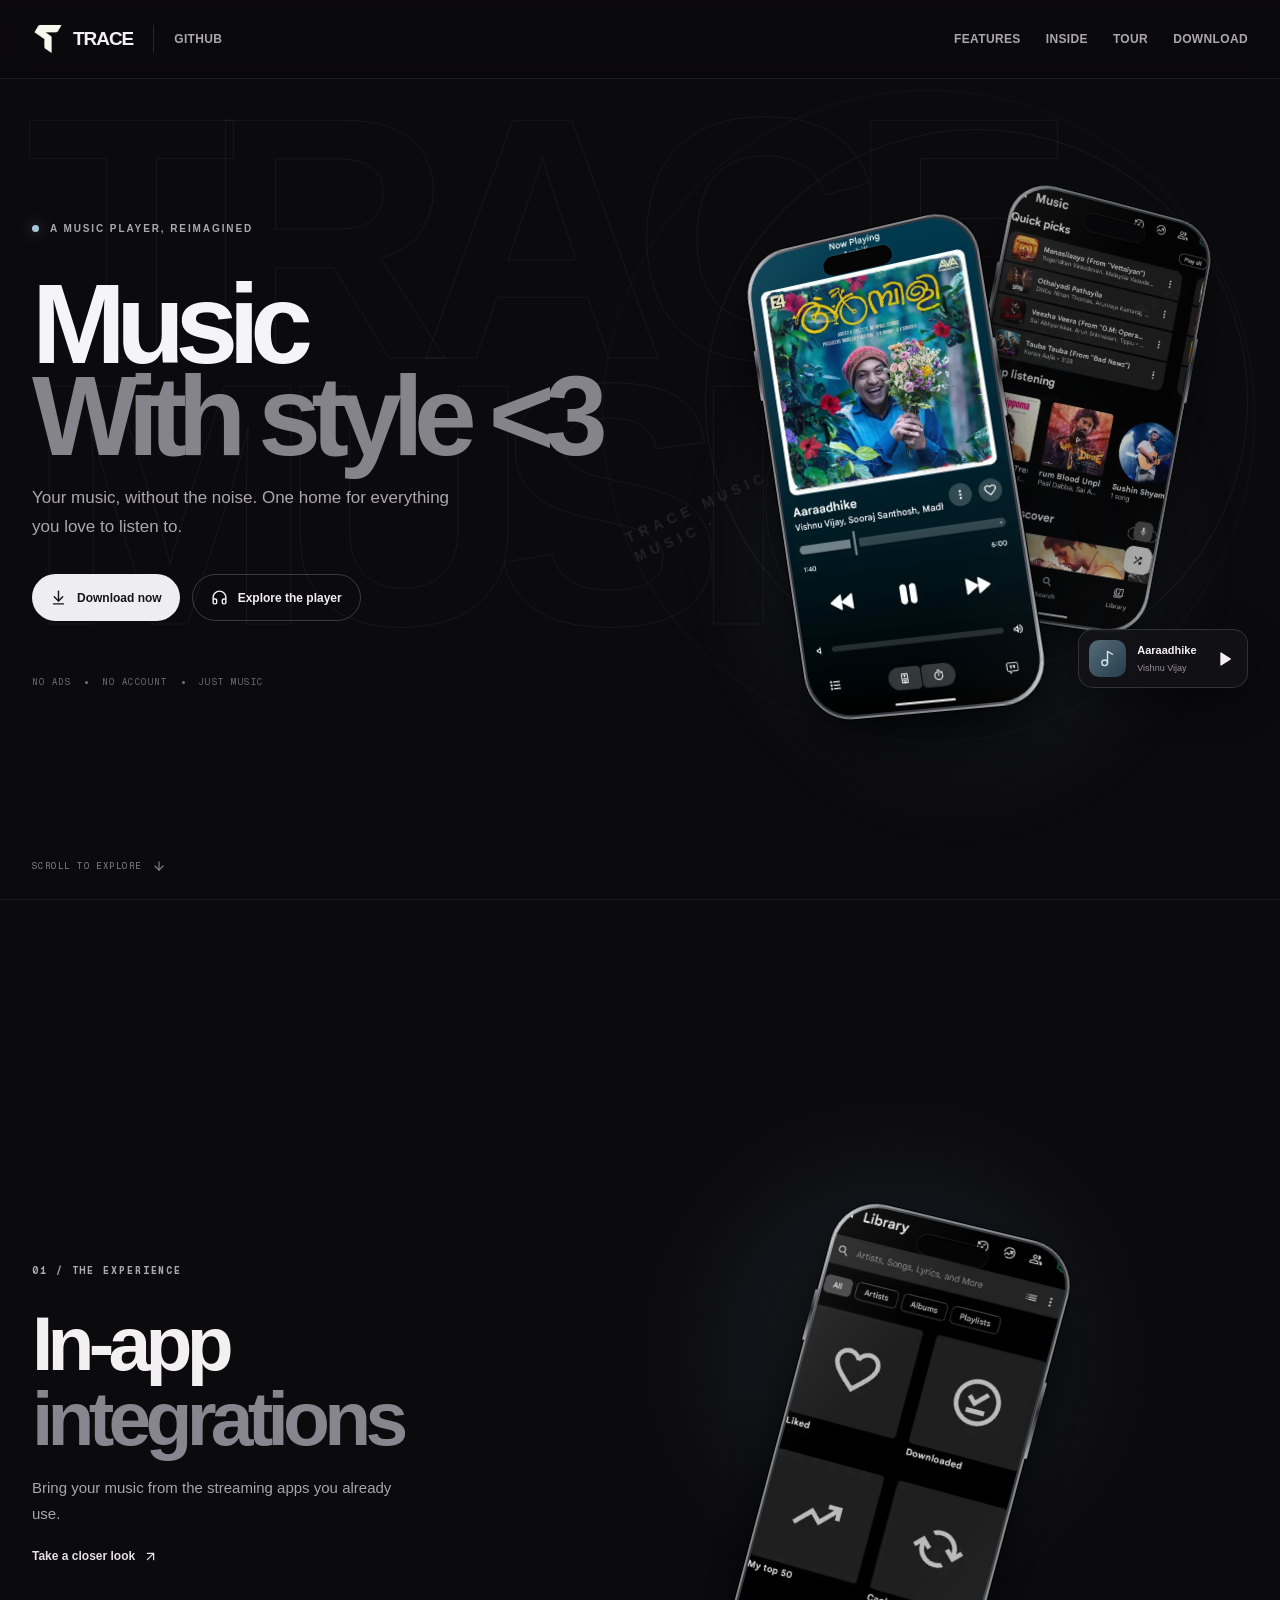
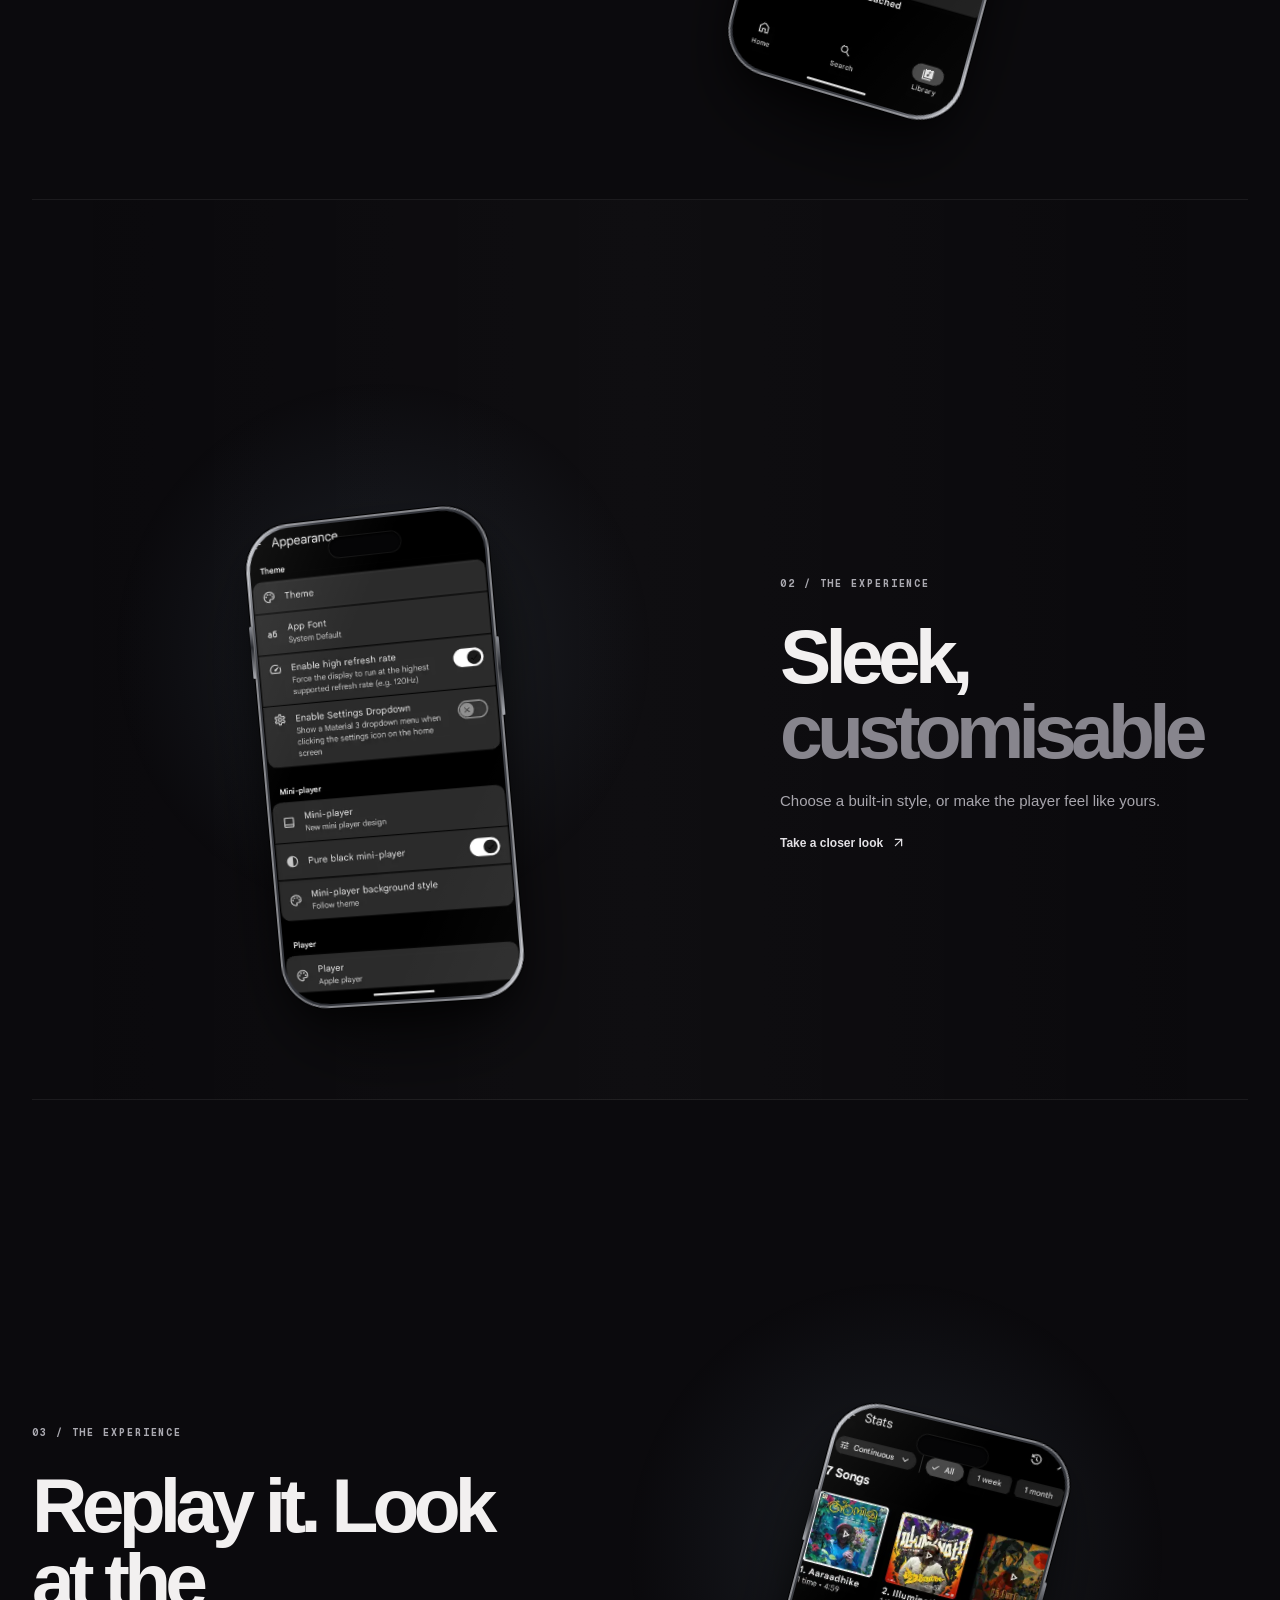
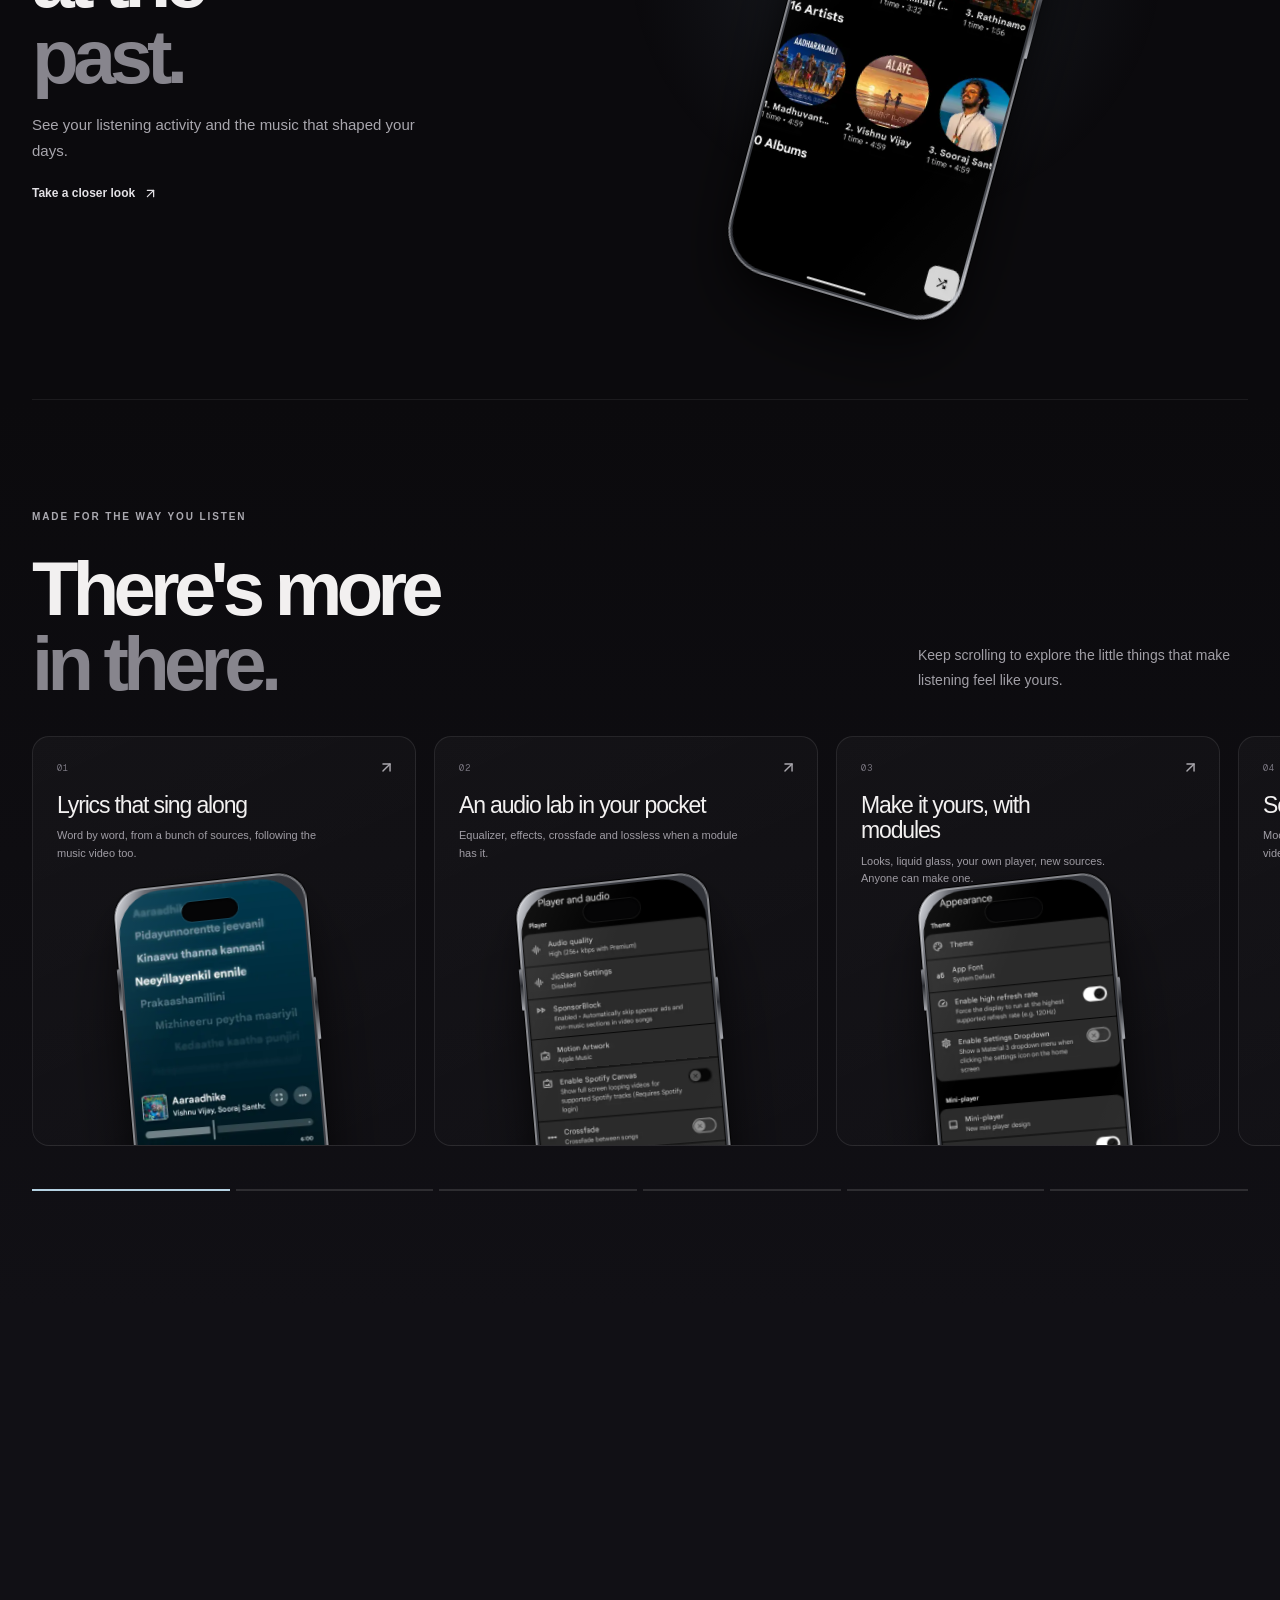
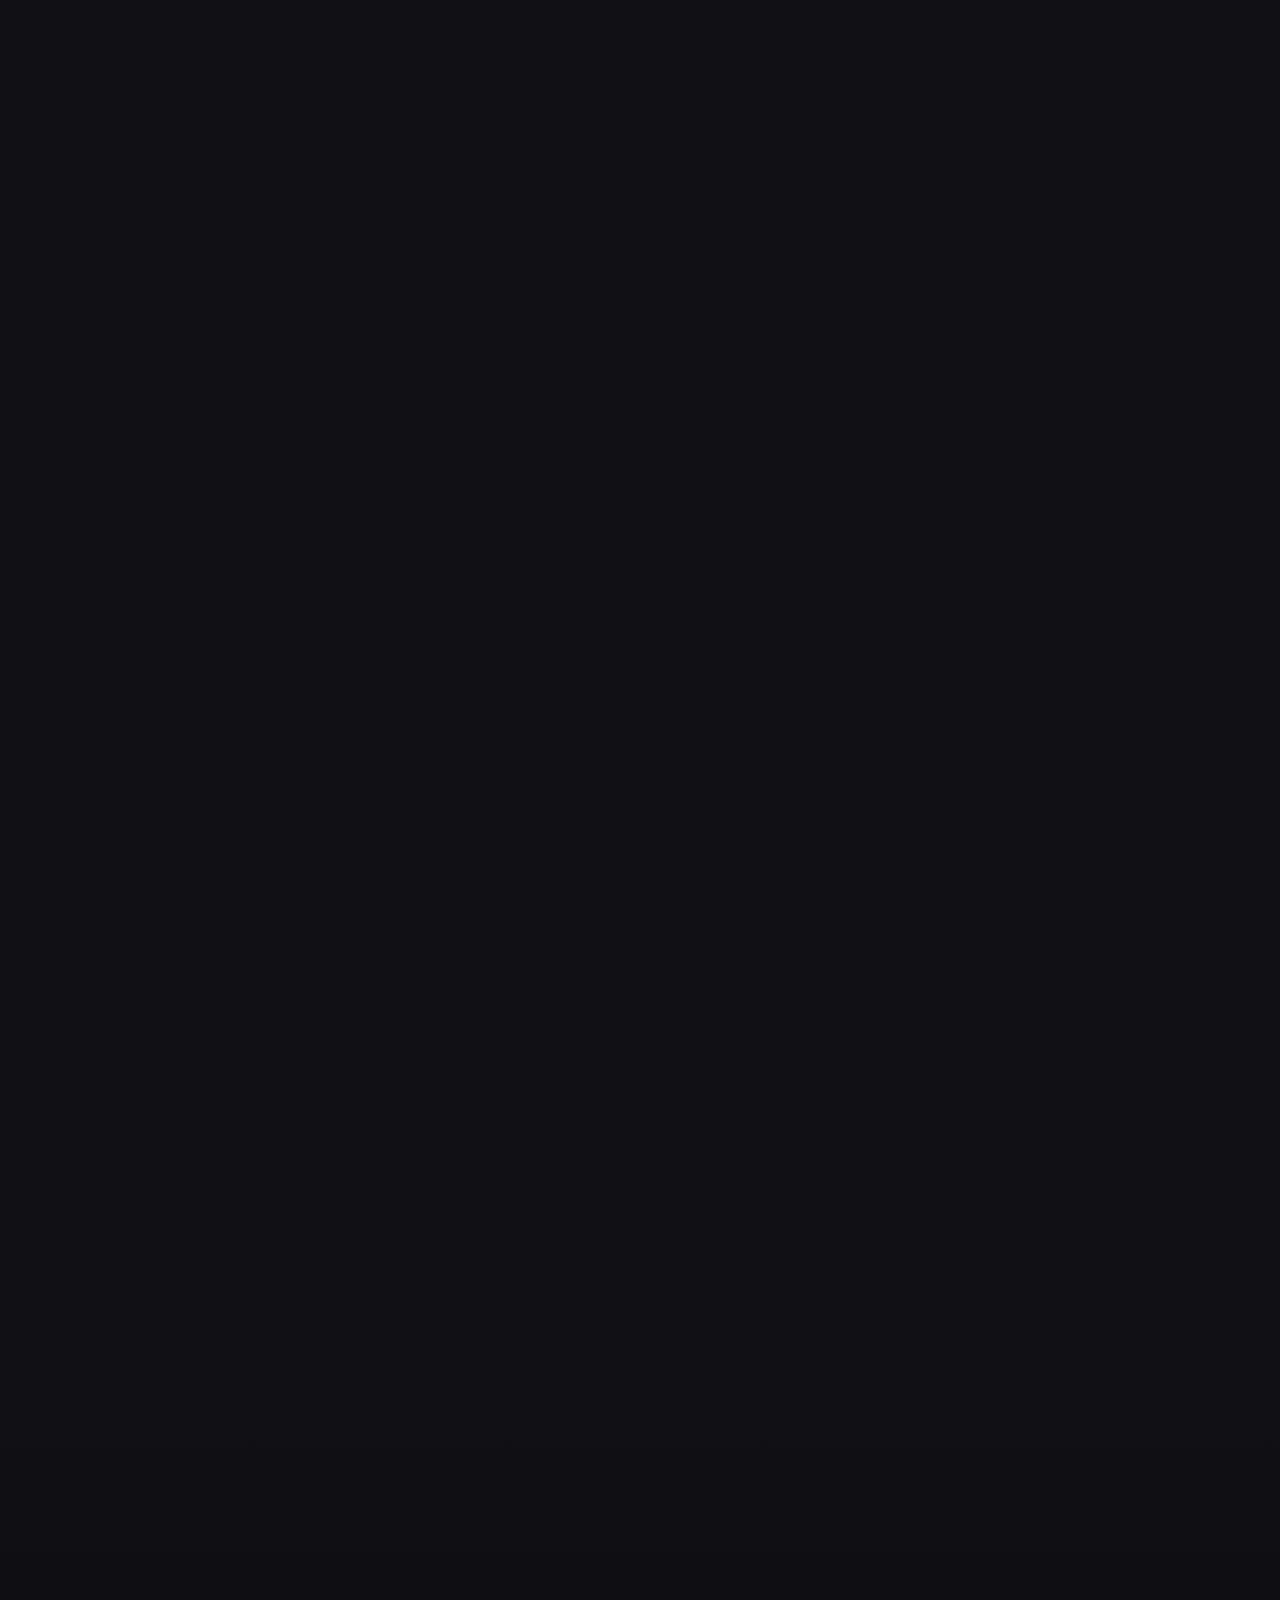
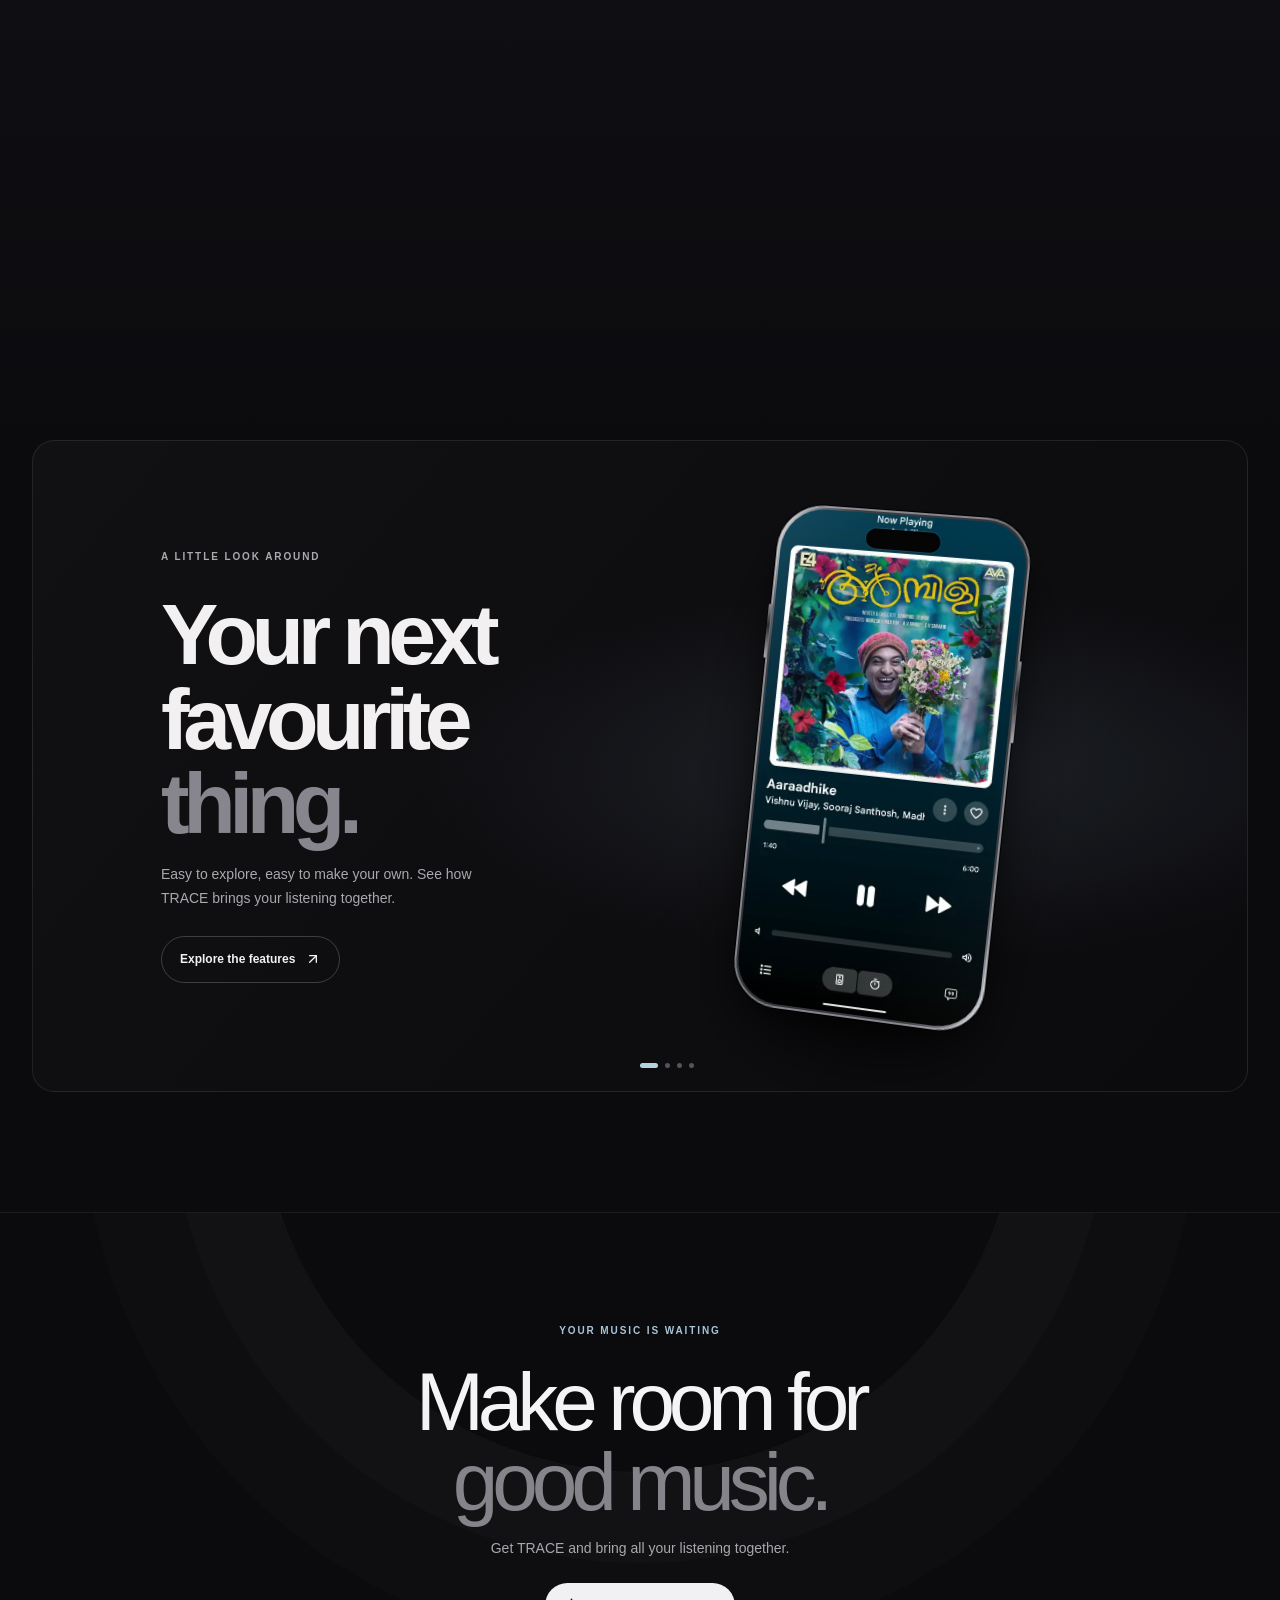
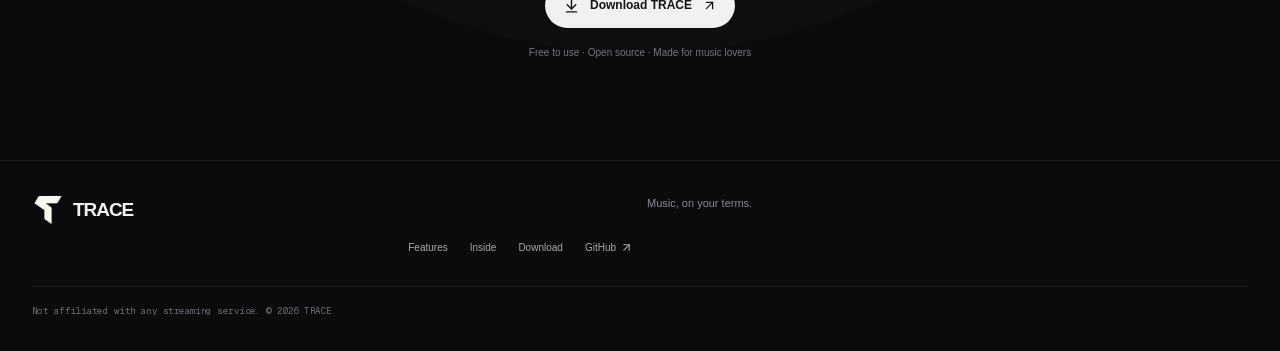
==== index.html @ 6292d745 "Revert "Hero three-phone fan" This reverts commit b9feb92471aa515945003f1329d93991413066d7." ====
<!DOCTYPE html><html lang="en" class="playfair_display_dc3b86c2-module__wRxeBG__variable geist_mono_d6617093-module__z61v7q__variable"><head><meta charSet="utf-8"/><meta name="viewport" content="width=device-width, initial-scale=1"/><link rel="preload" href="/_next/static/media/2a65768255d6b625-s.p.3u4lli0-axodc.woff2" as="font" crossorigin="" type="font/woff2"/><link rel="preload" href="/_next/static/media/797e433ab948586e-s.p.0r6juujl39pe6.woff2" as="font" crossorigin="" type="font/woff2"/><link rel="stylesheet" href="/_next/static/chunks/12amr-16kgyfi.css" data-precedence="next"/><link rel="stylesheet" href="/_next/static/chunks/18x6tzalg3u18.css" data-precedence="next"/><link rel="preload" as="script" fetchPriority="low" href="/_next/static/chunks/3s6nzrbk-8mnv.js"/><script src="/_next/static/chunks/0y-dctk-kmqss.js" async=""></script><script src="/_next/static/chunks/196x_tfexoucg.js" async=""></script><script src="/_next/static/chunks/03id_cqkhol3h.js" async=""></script><script src="/_next/static/chunks/turbopack-2yp0uoc0eys8f.js" async=""></script><script src="/_next/static/chunks/3rsbw8amu_5hm.js" async=""></script><script src="/_next/static/chunks/1fnn-fib_0_4w.js" async=""></script><meta name="next-size-adjust" content=""/><meta name="theme-color" content="#090a0c"/><title>TRACE — Music, with style</title><meta name="description" content="Your music, without the noise. TRACE brings your listening together in one customisable music player."/><meta name="generator" content="v0.app"/><meta property="og:title" content="TRACE — Music, with style"/><meta property="og:description" content="Your music, without the noise. One home for everything you love to listen to."/><meta property="og:type" content="website"/><meta name="twitter:card" content="summary"/><meta name="twitter:title" content="TRACE — Music, with style"/><meta name="twitter:description" content="Your music, without the noise. One home for everything you love to listen to."/><link rel="icon" href="/trace-logo.png"/><link rel="apple-touch-icon" href="/trace-logo.png"/><script src="/_next/static/chunks/0cz1d0mv5g_q7.js" noModule=""></script></head><body class="font-sans antialiased"><div hidden=""><!--$--><!--/$--></div><a class="skip-link" href="#main-content">Skip to content</a><div class="trace-site"><div class="trace-grid" aria-hidden="true"></div><header class="trace-header"><nav class="trace-nav" aria-label="Main navigation"><a class="trace-brand" href="#home"><span class="trace-logo"><img alt="" loading="lazy" width="400" height="400" decoding="async" data-nimg="1" style="color:transparent" src="/trace-logo.png"/></span>TRACE</a><span class="trace-divider"></span><a class="github-link" href="https://github.com/tracezer/Trace">GITHUB</a><div class="desktop-links"><a href="#features">Features</a><a href="#more">Inside</a><a href="#tour">Tour</a><a href="https://github.com/tracezer/Trace/releases/download/v3.0.4/TRACE-3.0.4.apk">Download</a></div><button class="mobile-menu" aria-label="Open menu" aria-expanded="false"><svg xmlns="http://www.w3.org/2000/svg" width="24" height="24" viewBox="0 0 24 24" fill="none" stroke="currentColor" stroke-width="2" stroke-linecap="round" stroke-linejoin="round" class="lucide lucide-menu"><line x1="4" x2="20" y1="12" y2="12"></line><line x1="4" x2="20" y1="6" y2="6"></line><line x1="4" x2="20" y1="18" y2="18"></line></svg></button></nav></header><main id="main-content"><section class="trace-hero" id="home"><div class="hero-wordmark" aria-hidden="true" style="transform:none">TRACE<br/>MUSIC</div><div class="hero-ring" aria-hidden="true" style="transform:rotate(-24deg)">TRACE MUSIC · TRACE MUSIC · TRACE MUSIC · TRACE MUSIC ·</div><div class="hero-inner"><div class="hero-copy" style="transform:none"><p class="trace-eyebrow"><span></span> A MUSIC PLAYER, REIMAGINED</p><h1><span>Music</span><br/><em>With style &lt;3</em></h1><p class="hero-description">Your music, without the noise. One home for everything you love to listen to.</p><div class="hero-actions"><a class="trace-button primary" href="https://github.com/tracezer/Trace/releases/download/v3.0.4/TRACE-3.0.4.apk"><svg xmlns="http://www.w3.org/2000/svg" width="17" height="17" viewBox="0 0 24 24" fill="none" stroke="currentColor" stroke-width="2" stroke-linecap="round" stroke-linejoin="round" class="lucide lucide-arrow-down-to-line"><path d="M12 17V3"></path><path d="m6 11 6 6 6-6"></path><path d="M19 21H5"></path></svg> Download now</a><a class="trace-button secondary" href="#more"><svg xmlns="http://www.w3.org/2000/svg" width="17" height="17" viewBox="0 0 24 24" fill="none" stroke="currentColor" stroke-width="2" stroke-linecap="round" stroke-linejoin="round" class="lucide lucide-headphones"><path d="M3 14h3a2 2 0 0 1 2 2v3a2 2 0 0 1-2 2H5a2 2 0 0 1-2-2v-7a9 9 0 0 1 18 0v7a2 2 0 0 1-2 2h-1a2 2 0 0 1-2-2v-3a2 2 0 0 1 2-2h3"></path></svg> Explore the player</a></div><div class="hero-meta"><span>NO ADS</span><i></i> <span>NO ACCOUNT</span><i></i> <span>JUST MUSIC</span></div></div><div class="hero-visual" style="transform:none"><div class="hero-halo"></div><div class="hero-disc" aria-hidden="true">TRACE<br/>MUSIC</div><div class="hero-phone-stack"><div class="phone-mock"><span class="phone-island" aria-hidden="true"></span><div class="phone-content" style="position:relative;height:100%;padding:0"><img alt="TRACE player" loading="lazy" decoding="async" data-nimg="fill" style="position:absolute;height:100%;width:100%;left:0;top:0;right:0;bottom:0;object-fit:cover;object-position:center center;color:transparent" src="/screens/player.webp"/></div></div><div class="phone-mock"><span class="phone-island" aria-hidden="true"></span><div class="phone-content" style="position:relative;height:100%;padding:0"><img alt="TRACE home" loading="lazy" decoding="async" data-nimg="fill" style="position:absolute;height:100%;width:100%;left:0;top:0;right:0;bottom:0;object-fit:cover;object-position:center center;color:transparent" src="/screens/home.webp"/></div></div></div><div class="floating-player"><div class="float-art"><svg xmlns="http://www.w3.org/2000/svg" width="17" height="17" viewBox="0 0 24 24" fill="none" stroke="currentColor" stroke-width="2" stroke-linecap="round" stroke-linejoin="round" class="lucide lucide-music2"><circle cx="8" cy="18" r="4"></circle><path d="M12 18V2l7 4"></path></svg></div><div><b>Aaraadhike</b><small>Vishnu Vijay</small></div><svg xmlns="http://www.w3.org/2000/svg" width="16" height="16" viewBox="0 0 24 24" fill="currentColor" stroke="currentColor" stroke-width="2" stroke-linecap="round" stroke-linejoin="round" class="lucide lucide-play"><polygon points="6 3 20 12 6 21 6 3"></polygon></svg></div></div></div><a class="scroll-cue" href="#features">SCROLL TO EXPLORE <svg xmlns="http://www.w3.org/2000/svg" width="14" height="14" viewBox="0 0 24 24" fill="none" stroke="currentColor" stroke-width="2" stroke-linecap="round" stroke-linejoin="round" class="lucide lucide-arrow-down"><path d="M12 5v14"></path><path d="m19 12-7 7-7-7"></path></svg></a></section><section class="trace-features" id="features"><article class="feature-panel "><div class="feature-copy" style="transform:translateY(65px)"><p class="trace-eyebrow">01<!-- --> / THE EXPERIENCE</p><h2>In-app<br/><em>integrations</em></h2><p>Bring your music from the streaming apps you already use.</p><a class="text-link" href="#tour">Take a closer look <svg xmlns="http://www.w3.org/2000/svg" width="15" height="15" viewBox="0 0 24 24" fill="none" stroke="currentColor" stroke-width="2" stroke-linecap="round" stroke-linejoin="round" class="lucide lucide-arrow-up-right"><path d="M7 7h10v10"></path><path d="M7 17 17 7"></path></svg></a></div><div class="feature-art"><div class="feature-glow"></div><div style="transform:translateY(110px) rotate(10deg)"><div class="phone-mock"><span class="phone-island" aria-hidden="true"></span><div class="phone-content" style="position:relative;height:100%;padding:0"><img alt="In-app integrations" loading="lazy" decoding="async" data-nimg="fill" style="position:absolute;height:100%;width:100%;left:0;top:0;right:0;bottom:0;object-fit:cover;object-position:center center;color:transparent" src="/screens/integrations.webp"/></div></div></div></div></article><article class="feature-panel reverse"><div class="feature-copy" style="transform:translateY(65px)"><p class="trace-eyebrow">02<!-- --> / THE EXPERIENCE</p><h2>Sleek,<br/><em>customisable</em></h2><p>Choose a built-in style, or make the player feel like yours.</p><a class="text-link" href="#tour">Take a closer look <svg xmlns="http://www.w3.org/2000/svg" width="15" height="15" viewBox="0 0 24 24" fill="none" stroke="currentColor" stroke-width="2" stroke-linecap="round" stroke-linejoin="round" class="lucide lucide-arrow-up-right"><path d="M7 7h10v10"></path><path d="M7 17 17 7"></path></svg></a></div><div class="feature-art"><div class="feature-glow"></div><div style="transform:translateY(110px) rotate(-10deg)"><div class="phone-mock"><span class="phone-island" aria-hidden="true"></span><div class="phone-content" style="position:relative;height:100%;padding:0"><img alt="Sleek, customisable" loading="lazy" decoding="async" data-nimg="fill" style="position:absolute;height:100%;width:100%;left:0;top:0;right:0;bottom:0;object-fit:cover;object-position:center center;color:transparent" src="/screens/custom.webp"/></div></div></div></div></article><article class="feature-panel "><div class="feature-copy" style="transform:translateY(65px)"><p class="trace-eyebrow">03<!-- --> / THE EXPERIENCE</p><h2>Replay it. Look at the<br/><em>past.</em></h2><p>See your listening activity and the music that shaped your days.</p><a class="text-link" href="#tour">Take a closer look <svg xmlns="http://www.w3.org/2000/svg" width="15" height="15" viewBox="0 0 24 24" fill="none" stroke="currentColor" stroke-width="2" stroke-linecap="round" stroke-linejoin="round" class="lucide lucide-arrow-up-right"><path d="M7 7h10v10"></path><path d="M7 17 17 7"></path></svg></a></div><div class="feature-art"><div class="feature-glow"></div><div style="transform:translateY(110px) rotate(10deg)"><div class="phone-mock"><span class="phone-island" aria-hidden="true"></span><div class="phone-content" style="position:relative;height:100%;padding:0"><img alt="Replay it. Look at the past." loading="lazy" decoding="async" data-nimg="fill" style="position:absolute;height:100%;width:100%;left:0;top:0;right:0;bottom:0;object-fit:cover;object-position:center center;color:transparent" src="/screens/recap.webp"/></div></div></div></div></article></section><section class="more-section" id="more" aria-label="More TRACE features"><div class="more-sticky"><div class="more-heading"><div><p class="trace-eyebrow">MADE FOR THE WAY YOU LISTEN</p><h2>There&#x27;s more<br/><em>in there.</em></h2></div><p>Keep scrolling to explore the little things that make listening feel like yours.</p></div><div class="more-track" style="transform:none"><article class="more-card"><div class="card-number">0<!-- -->1</div><h3>Lyrics that sing along</h3><p>Word by word, from a bunch of sources, following the music video too.</p><div class="phone-mock"><span class="phone-island" aria-hidden="true"></span><div class="phone-content" style="position:relative;height:100%;padding:0"><img alt="Lyrics that sing along" loading="lazy" decoding="async" data-nimg="fill" style="position:absolute;height:100%;width:100%;left:0;top:0;right:0;bottom:0;object-fit:cover;object-position:center center;color:transparent" src="/screens/lyrics.webp"/></div></div><span class="card-arrow"><svg xmlns="http://www.w3.org/2000/svg" width="17" height="17" viewBox="0 0 24 24" fill="none" stroke="currentColor" stroke-width="2" stroke-linecap="round" stroke-linejoin="round" class="lucide lucide-arrow-up-right"><path d="M7 7h10v10"></path><path d="M7 17 17 7"></path></svg></span></article><article class="more-card"><div class="card-number">0<!-- -->2</div><h3>An audio lab in your pocket</h3><p>Equalizer, effects, crossfade and lossless when a module has it.</p><div class="phone-mock"><span class="phone-island" aria-hidden="true"></span><div class="phone-content" style="position:relative;height:100%;padding:0"><img alt="An audio lab in your pocket" loading="lazy" decoding="async" data-nimg="fill" style="position:absolute;height:100%;width:100%;left:0;top:0;right:0;bottom:0;object-fit:cover;object-position:center center;color:transparent" src="/screens/audio.webp"/></div></div><span class="card-arrow"><svg xmlns="http://www.w3.org/2000/svg" width="17" height="17" viewBox="0 0 24 24" fill="none" stroke="currentColor" stroke-width="2" stroke-linecap="round" stroke-linejoin="round" class="lucide lucide-arrow-up-right"><path d="M7 7h10v10"></path><path d="M7 17 17 7"></path></svg></span></article><article class="more-card"><div class="card-number">0<!-- -->3</div><h3>Make it yours, with modules</h3><p>Looks, liquid glass, your own player, new sources. Anyone can make one.</p><div class="phone-mock"><span class="phone-island" aria-hidden="true"></span><div class="phone-content" style="position:relative;height:100%;padding:0"><img alt="Make it yours, with modules" loading="lazy" decoding="async" data-nimg="fill" style="position:absolute;height:100%;width:100%;left:0;top:0;right:0;bottom:0;object-fit:cover;object-position:center center;color:transparent" src="/screens/modules.webp"/></div></div><span class="card-arrow"><svg xmlns="http://www.w3.org/2000/svg" width="17" height="17" viewBox="0 0 24 24" fill="none" stroke="currentColor" stroke-width="2" stroke-linecap="round" stroke-linejoin="round" class="lucide lucide-arrow-up-right"><path d="M7 7h10v10"></path><path d="M7 17 17 7"></path></svg></span></article><article class="more-card"><div class="card-number">0<!-- -->4</div><h3>Search everything</h3><p>Moods, genres, songs, albums, artists, playlists and videos.</p><div class="phone-mock"><span class="phone-island" aria-hidden="true"></span><div class="phone-content" style="position:relative;height:100%;padding:0"><img alt="Search everything" loading="lazy" decoding="async" data-nimg="fill" style="position:absolute;height:100%;width:100%;left:0;top:0;right:0;bottom:0;object-fit:cover;object-position:center center;color:transparent" src="/screens/search.webp"/></div></div><span class="card-arrow"><svg xmlns="http://www.w3.org/2000/svg" width="17" height="17" viewBox="0 0 24 24" fill="none" stroke="currentColor" stroke-width="2" stroke-linecap="round" stroke-linejoin="round" class="lucide lucide-arrow-up-right"><path d="M7 7h10v10"></path><path d="M7 17 17 7"></path></svg></span></article><article class="more-card"><div class="card-number">0<!-- -->5</div><h3>Easy on your data</h3><p>Data saver plays lighter streams and keeps covers still on mobile data.</p><div class="phone-mock"><span class="phone-island" aria-hidden="true"></span><div class="phone-content" style="position:relative;height:100%;padding:0"><img alt="Easy on your data" loading="lazy" decoding="async" data-nimg="fill" style="position:absolute;height:100%;width:100%;left:0;top:0;right:0;bottom:0;object-fit:cover;object-position:center center;color:transparent" src="/screens/data.webp"/></div></div><span class="card-arrow"><svg xmlns="http://www.w3.org/2000/svg" width="17" height="17" viewBox="0 0 24 24" fill="none" stroke="currentColor" stroke-width="2" stroke-linecap="round" stroke-linejoin="round" class="lucide lucide-arrow-up-right"><path d="M7 7h10v10"></path><path d="M7 17 17 7"></path></svg></span></article><article class="more-card"><div class="card-number">0<!-- -->6</div><h3>Every setting, one search away</h3><p>Type any setting and it takes you right to it.</p><div class="phone-mock"><span class="phone-island" aria-hidden="true"></span><div class="phone-content" style="position:relative;height:100%;padding:0"><img alt="Every setting, one search away" loading="lazy" decoding="async" data-nimg="fill" style="position:absolute;height:100%;width:100%;left:0;top:0;right:0;bottom:0;object-fit:cover;object-position:center center;color:transparent" src="/screens/settings.webp"/></div></div><span class="card-arrow"><svg xmlns="http://www.w3.org/2000/svg" width="17" height="17" viewBox="0 0 24 24" fill="none" stroke="currentColor" stroke-width="2" stroke-linecap="round" stroke-linejoin="round" class="lucide lucide-arrow-up-right"><path d="M7 7h10v10"></path><path d="M7 17 17 7"></path></svg></span></article></div><div class="rail-progress"><span></span><span></span><span></span><span></span><span></span><span></span></div></div></section><section class="tour-section" id="tour"><div class="tour-copy"><p class="trace-eyebrow">A LITTLE LOOK AROUND</p><h2>Your next<br/>favourite <em>thing.</em></h2><p>Easy to explore, easy to make your own. See how TRACE brings your listening together.</p><a class="trace-button secondary" href="#features">Explore the features <svg xmlns="http://www.w3.org/2000/svg" width="16" height="16" viewBox="0 0 24 24" fill="none" stroke="currentColor" stroke-width="2" stroke-linecap="round" stroke-linejoin="round" class="lucide lucide-arrow-up-right"><path d="M7 7h10v10"></path><path d="M7 17 17 7"></path></svg></a></div><div class="tour-phone"><div class="phone-mock"><span class="phone-island" aria-hidden="true"></span><div class="phone-content" style="position:relative;height:100%;padding:0"><img alt="TRACE player" loading="lazy" decoding="async" data-nimg="fill" style="position:absolute;height:100%;width:100%;left:0;top:0;right:0;bottom:0;object-fit:cover;object-position:center center;color:transparent" src="/screens/player.webp"/></div></div></div><div class="tour-dots"><span class="active"></span><span></span><span></span><span></span></div></section><section class="download-section" id="download"><div class="download-orbit"></div><p class="trace-eyebrow">YOUR MUSIC IS WAITING</p><h2>Make room for<br/><em>good music.</em></h2><p>Get TRACE and bring all your listening together.</p><a class="trace-button dark-button" href="https://github.com/tracezer/Trace/releases/download/v3.0.4/TRACE-3.0.4.apk"><svg xmlns="http://www.w3.org/2000/svg" width="17" height="17" viewBox="0 0 24 24" fill="none" stroke="currentColor" stroke-width="2" stroke-linecap="round" stroke-linejoin="round" class="lucide lucide-arrow-down-to-line"><path d="M12 17V3"></path><path d="m6 11 6 6 6-6"></path><path d="M19 21H5"></path></svg> Download TRACE <svg xmlns="http://www.w3.org/2000/svg" width="15" height="15" viewBox="0 0 24 24" fill="none" stroke="currentColor" stroke-width="2" stroke-linecap="round" stroke-linejoin="round" class="lucide lucide-arrow-up-right"><path d="M7 7h10v10"></path><path d="M7 17 17 7"></path></svg></a><small>Free to use · Open source · Made for music lovers</small></section></main><footer class="trace-footer"><a class="trace-brand" href="#home"><span class="trace-logo"><img alt="" loading="lazy" width="400" height="400" decoding="async" data-nimg="1" style="color:transparent" src="/trace-logo.png"/></span>TRACE</a><p>Music, on your terms.</p><div><a href="#features">Features</a><a href="#more">Inside</a><a href="https://github.com/tracezer/Trace/releases/download/v3.0.4/TRACE-3.0.4.apk">Download</a><a href="https://github.com/tracezer/Trace">GitHub <svg xmlns="http://www.w3.org/2000/svg" width="13" height="13" viewBox="0 0 24 24" fill="none" stroke="currentColor" stroke-width="2" stroke-linecap="round" stroke-linejoin="round" class="lucide lucide-arrow-up-right"><path d="M7 7h10v10"></path><path d="M7 17 17 7"></path></svg></a></div><small>Not affiliated with any streaming service. © 2026 TRACE</small></footer></div><!--$--><!--/$--><!--$!--><template data-dgst="BAILOUT_TO_CLIENT_SIDE_RENDERING"></template><!--/$--><script src="/_next/static/chunks/3s6nzrbk-8mnv.js" id="_R_" async=""></script><script>(self.__next_f=self.__next_f||[]).push([0])</script><script>self.__next_f.push([1,"1:\"$Sreact.fragment\"\n2:I[39756,[\"/_next/static/chunks/3rsbw8amu_5hm.js\"],\"default\"]\n3:I[37457,[\"/_next/static/chunks/3rsbw8amu_5hm.js\"],\"default\"]\n4:I[2355,[\"/_next/static/chunks/3rsbw8amu_5hm.js\"],\"Analytics\"]\n5:I[4601,[\"/_next/static/chunks/3rsbw8amu_5hm.js\",\"/_next/static/chunks/1fnn-fib_0_4w.js\"],\"TraceSite\"]\n6:I[97367,[\"/_next/static/chunks/3rsbw8amu_5hm.js\"],\"OutletBoundary\"]\n7:\"$Sreact.suspense\"\n9:I[97367,[\"/_next/static/chunks/3rsbw8amu_5hm.js\"],\"ViewportBoundary\"]\nb:I[97367,[\"/_next/static/chunks/3rsbw8amu_5hm.js\"],\"MetadataBoundary\"]\nd:I[68027,[\"/_next/static/chunks/3rsbw8amu_5hm.js\"],\"default\",1]\n:HL[\"/_next/static/chunks/12amr-16kgyfi.css\",\"style\"]\n:HL[\"/_next/static/chunks/18x6tzalg3u18.css\",\"style\"]\n:HL[\"/_next/static/media/2a65768255d6b625-s.p.3u4lli0-axodc.woff2\",\"font\",{\"crossOrigin\":\"\",\"type\":\"font/woff2\"}]\n:HL[\"/_next/static/media/797e433ab948586e-s.p.0r6juujl39pe6.woff2\",\"font\",{\"crossOrigin\":\"\",\"type\":\"font/woff2\"}]\n"])</script><script>self.__next_f.push([1,"0:{\"P\":null,\"c\":[\"\",\"\"],\"q\":\"\",\"i\":false,\"f\":[[[\"\",{\"children\":[\"__PAGE__\",{},\"$undefined\",\"$undefined\",4608]},\"$undefined\",\"$undefined\",4624],[[\"$\",\"$1\",\"c\",{\"children\":[[[\"$\",\"link\",\"0\",{\"rel\":\"stylesheet\",\"href\":\"/_next/static/chunks/12amr-16kgyfi.css\",\"precedence\":\"next\",\"crossOrigin\":\"$undefined\",\"nonce\":\"$undefined\"}],[\"$\",\"link\",\"1\",{\"rel\":\"stylesheet\",\"href\":\"/_next/static/chunks/18x6tzalg3u18.css\",\"precedence\":\"next\",\"crossOrigin\":\"$undefined\",\"nonce\":\"$undefined\"}],[\"$\",\"script\",\"script-0\",{\"src\":\"/_next/static/chunks/3rsbw8amu_5hm.js\",\"async\":true,\"nonce\":\"$undefined\"}]],[\"$\",\"html\",null,{\"lang\":\"en\",\"className\":\"playfair_display_dc3b86c2-module__wRxeBG__variable geist_mono_d6617093-module__z61v7q__variable\",\"children\":[\"$\",\"body\",null,{\"className\":\"font-sans antialiased\",\"children\":[[\"$\",\"a\",null,{\"className\":\"skip-link\",\"href\":\"#main-content\",\"children\":\"Skip to content\"}],[\"$\",\"$L2\",null,{\"parallelRouterKey\":\"children\",\"error\":\"$undefined\",\"errorStyles\":\"$undefined\",\"errorScripts\":\"$undefined\",\"template\":[\"$\",\"$L3\",null,{}],\"templateStyles\":\"$undefined\",\"templateScripts\":\"$undefined\",\"notFound\":[[[\"$\",\"title\",null,{\"children\":\"404: This page could not be found.\"}],[\"$\",\"div\",null,{\"style\":{\"fontFamily\":\"system-ui,\\\"Segoe UI\\\",Roboto,Helvetica,Arial,sans-serif,\\\"Apple Color Emoji\\\",\\\"Segoe UI Emoji\\\"\",\"height\":\"100vh\",\"textAlign\":\"center\",\"display\":\"flex\",\"flexDirection\":\"column\",\"alignItems\":\"center\",\"justifyContent\":\"center\"},\"children\":[\"$\",\"div\",null,{\"children\":[[\"$\",\"style\",null,{\"dangerouslySetInnerHTML\":{\"__html\":\"body{color:#000;background:#fff;margin:0}.next-error-h1{border-right:1px solid rgba(0,0,0,.3)}@media (prefers-color-scheme:dark){body{color:#fff;background:#000}.next-error-h1{border-right:1px solid rgba(255,255,255,.3)}}\"}}],[\"$\",\"h1\",null,{\"className\":\"next-error-h1\",\"style\":{\"display\":\"inline-block\",\"margin\":\"0 20px 0 0\",\"padding\":\"0 23px 0 0\",\"fontSize\":24,\"fontWeight\":500,\"verticalAlign\":\"top\",\"lineHeight\":\"49px\"},\"children\":404}],[\"$\",\"div\",null,{\"style\":{\"display\":\"inline-block\"},\"children\":[\"$\",\"h2\",null,{\"style\":{\"fontSize\":14,\"fontWeight\":400,\"lineHeight\":\"49px\",\"margin\":0},\"children\":\"This page could not be found.\"}]}]]}]}]],[]],\"forbidden\":\"$undefined\",\"unauthorized\":\"$undefined\"}],[\"$\",\"$L4\",null,{}]]}]}]]}],{\"children\":[[\"$\",\"$1\",\"c\",{\"children\":[[\"$\",\"$L5\",null,{}],[[\"$\",\"script\",\"script-0\",{\"src\":\"/_next/static/chunks/1fnn-fib_0_4w.js\",\"async\":true,\"nonce\":\"$undefined\"}]],[\"$\",\"$L6\",null,{\"children\":[\"$\",\"$7\",null,{\"name\":\"Next.MetadataOutlet\",\"children\":\"$@8\"}]}]]}],{},null,false,null]},null,false,null],[\"$\",\"$1\",\"h\",{\"children\":[null,[\"$\",\"$L9\",null,{\"children\":\"$La\"}],[\"$\",\"div\",null,{\"hidden\":true,\"children\":[\"$\",\"$Lb\",null,{\"children\":[\"$\",\"$7\",null,{\"name\":\"Next.Metadata\",\"children\":\"$Lc\"}]}]}],[\"$\",\"meta\",null,{\"name\":\"next-size-adjust\",\"content\":\"\"}]]}],false]],\"m\":\"$undefined\",\"G\":[\"$d\",[[\"$\",\"link\",\"0\",{\"rel\":\"stylesheet\",\"href\":\"/_next/static/chunks/12amr-16kgyfi.css\",\"precedence\":\"next\",\"crossOrigin\":\"$undefined\",\"nonce\":\"$undefined\"}],[\"$\",\"link\",\"1\",{\"rel\":\"stylesheet\",\"href\":\"/_next/static/chunks/18x6tzalg3u18.css\",\"precedence\":\"next\",\"crossOrigin\":\"$undefined\",\"nonce\":\"$undefined\"}]]],\"S\":true,\"h\":null,\"r\":\"$undefined\",\"s\":\"$undefined\",\"a\":\"$undefined\",\"l\":\"$undefined\",\"p\":\"$undefined\",\"d\":\"$undefined\",\"b\":\"TRwfit4lAEk6bAWaV6sAh\"}\n"])</script><script>self.__next_f.push([1,"a:[[\"$\",\"meta\",\"0\",{\"charSet\":\"utf-8\"}],[\"$\",\"meta\",\"1\",{\"name\":\"viewport\",\"content\":\"width=device-width, initial-scale=1\"}],[\"$\",\"meta\",\"2\",{\"name\":\"theme-color\",\"content\":\"#090a0c\"}]]\n"])</script><script>self.__next_f.push([1,"e:I[27201,[\"/_next/static/chunks/3rsbw8amu_5hm.js\"],\"IconMark\"]\n8:null\nc:[[\"$\",\"title\",\"0\",{\"children\":\"TRACE — Music, with style\"}],[\"$\",\"meta\",\"1\",{\"name\":\"description\",\"content\":\"Your music, without the noise. TRACE brings your listening together in one customisable music player.\"}],[\"$\",\"meta\",\"2\",{\"name\":\"generator\",\"content\":\"v0.app\"}],[\"$\",\"meta\",\"3\",{\"property\":\"og:title\",\"content\":\"TRACE — Music, with style\"}],[\"$\",\"meta\",\"4\",{\"property\":\"og:description\",\"content\":\"Your music, without the noise. One home for everything you love to listen to.\"}],[\"$\",\"meta\",\"5\",{\"property\":\"og:type\",\"content\":\"website\"}],[\"$\",\"meta\",\"6\",{\"name\":\"twitter:card\",\"content\":\"summary\"}],[\"$\",\"meta\",\"7\",{\"name\":\"twitter:title\",\"content\":\"TRACE — Music, with style\"}],[\"$\",\"meta\",\"8\",{\"name\":\"twitter:description\",\"content\":\"Your music, without the noise. One home for everything you love to listen to.\"}],[\"$\",\"link\",\"9\",{\"rel\":\"icon\",\"href\":\"/trace-logo.png\"}],[\"$\",\"link\",\"10\",{\"rel\":\"apple-touch-icon\",\"href\":\"/trace-logo.png\"}],[\"$\",\"$Le\",\"11\",{}]]\n"])</script></body></html>
---- _next/static/chunks/12amr-16kgyfi.css ----
@font-face{font-family:Playfair Display;font-style:normal;font-weight:400 900;font-display:swap;src:url(../media/65c558afe41e89d6-s.3jppgd0xzx-0d.woff2)format("woff2");unicode-range:U+301,U+400-45F,U+490-491,U+4B0-4B1,U+2116}@font-face{font-family:Playfair Display;font-style:normal;font-weight:400 900;font-display:swap;src:url(../media/14e23f9b59180572-s.0t8ljjjn9wtsx.woff2)format("woff2");unicode-range:U+102-103,U+110-111,U+128-129,U+168-169,U+1A0-1A1,U+1AF-1B0,U+300-301,U+303-304,U+308-309,U+323,U+329,U+1EA0-1EF9,U+20AB}@font-face{font-family:Playfair Display;font-style:normal;font-weight:400 900;font-display:swap;src:url(../media/b49b0d9b851e4899-s.2zyohmvb-ks7f.woff2)format("woff2");unicode-range:U+100-2BA,U+2BD-2C5,U+2C7-2CC,U+2CE-2D7,U+2DD-2FF,U+304,U+308,U+329,U+1D00-1DBF,U+1E00-1E9F,U+1EF2-1EFF,U+2020,U+20A0-20AB,U+20AD-20C4,U+2113,U+2C60-2C7F,U+A720-A7FF}@font-face{font-family:Playfair Display;font-style:normal;font-weight:400 900;font-display:swap;src:url(../media/2a65768255d6b625-s.p.3u4lli0-axodc.woff2)format("woff2");unicode-range:U+??,U+131,U+152-153,U+2BB-2BC,U+2C6,U+2DA,U+2DC,U+304,U+308,U+329,U+2000-206F,U+20AC,U+2122,U+2191,U+2193,U+2212,U+2215,U+FEFF,U+FFFD}@font-face{font-family:Playfair Display Fallback;src:local(Times New Roman);ascent-override:97.25%;descent-override:22.56%;line-gap-override:0.0%;size-adjust:111.26%}.playfair_display_dc3b86c2-module__wRxeBG__className{font-family:Playfair Display,Playfair Display Fallback;font-style:normal}.playfair_display_dc3b86c2-module__wRxeBG__variable{--font-playfair:"Playfair Display", "Playfair Display Fallback"}
@font-face{font-family:Geist Mono;font-style:normal;font-weight:100 900;font-display:swap;src:url(../media/5ce348bf30bf5439-s.31988l_ccedte.woff2)format("woff2");unicode-range:U+460-52F,U+1C80-1C8A,U+20B4,U+2DE0-2DFF,U+A640-A69F,U+FE2E-FE2F}@font-face{font-family:Geist Mono;font-style:normal;font-weight:100 900;font-display:swap;src:url(../media/4fa387ec64143e14-s.2tuy5pz7dlieh.woff2)format("woff2");unicode-range:U+301,U+400-45F,U+490-491,U+4B0-4B1,U+2116}@font-face{font-family:Geist Mono;font-style:normal;font-weight:100 900;font-display:swap;src:url(../media/6306c77e7c8268e4-s.2dbetqa9o8jxf.woff2)format("woff2");unicode-range:U+2000-2001,U+2004-2008,U+200A,U+23B8-23BD,U+2500-259F}@font-face{font-family:Geist Mono;font-style:normal;font-weight:100 900;font-display:swap;src:url(../media/7d817b4c03b0c5f1-s.1uyisp29ctx0d.woff2)format("woff2");unicode-range:U+102-103,U+110-111,U+128-129,U+168-169,U+1A0-1A1,U+1AF-1B0,U+300-301,U+303-304,U+308-309,U+323,U+329,U+1EA0-1EF9,U+20AB}@font-face{font-family:Geist Mono;font-style:normal;font-weight:100 900;font-display:swap;src:url(../media/bbc41e54d2fcbd21-s.1rgnod-3esatf.woff2)format("woff2");unicode-range:U+100-2BA,U+2BD-2C5,U+2C7-2CC,U+2CE-2D7,U+2DD-2FF,U+304,U+308,U+329,U+1D00-1DBF,U+1E00-1E9F,U+1EF2-1EFF,U+2020,U+20A0-20AB,U+20AD-20C4,U+2113,U+2C60-2C7F,U+A720-A7FF}@font-face{font-family:Geist Mono;font-style:normal;font-weight:100 900;font-display:swap;src:url(../media/797e433ab948586e-s.p.0r6juujl39pe6.woff2)format("woff2");unicode-range:U+??,U+131,U+152-153,U+2BB-2BC,U+2C6,U+2DA,U+2DC,U+304,U+308,U+329,U+2000-206F,U+20AC,U+2122,U+2191,U+2193,U+2212,U+2215,U+FEFF,U+FFFD}@font-face{font-family:Geist Mono Fallback;src:local(Arial);ascent-override:74.67%;descent-override:21.92%;line-gap-override:0.0%;size-adjust:134.59%}.geist_mono_d6617093-module__z61v7q__className{font-family:Geist Mono,Geist Mono Fallback;font-style:normal}.geist_mono_d6617093-module__z61v7q__variable{--font-geist-mono:"Geist Mono", "Geist Mono Fallback"}
---- _next/static/chunks/18x6tzalg3u18.css ----
@layer properties{@supports (((-webkit-hyphens:none)) and (not (margin-trim:block))) or ((-moz-orient:inline) and (not (color:rgb(from red r g b)))){*,:before,:after,::backdrop{--tw-translate-x:0;--tw-translate-y:0;--tw-translate-z:0;--tw-rotate-x:initial;--tw-rotate-y:initial;--tw-rotate-z:initial;--tw-skew-x:initial;--tw-skew-y:initial;--tw-space-x-reverse:0;--tw-border-style:solid;--tw-leading:initial;--tw-font-weight:initial;--tw-tracking:initial;--tw-ordinal:initial;--tw-slashed-zero:initial;--tw-numeric-figure:initial;--tw-numeric-spacing:initial;--tw-numeric-fraction:initial;--tw-shadow:0 0 #0000;--tw-shadow-color:initial;--tw-shadow-alpha:100%;--tw-inset-shadow:0 0 #0000;--tw-inset-shadow-color:initial;--tw-inset-shadow-alpha:100%;--tw-ring-color:initial;--tw-ring-shadow:0 0 #0000;--tw-inset-ring-color:initial;--tw-inset-ring-shadow:0 0 #0000;--tw-ring-inset:initial;--tw-ring-offset-width:0px;--tw-ring-offset-color:#fff;--tw-ring-offset-shadow:0 0 #0000;--tw-outline-style:solid;--tw-duration:initial;--tw-ease:initial;--tw-content:"";--tw-animation-delay:0s;--tw-animation-direction:normal;--tw-animation-duration:initial;--tw-animation-fill-mode:forwards;--tw-animation-iteration-count:1;--tw-enter-opacity:1;--tw-enter-rotate:0;--tw-enter-scale:1;--tw-enter-translate-x:0;--tw-enter-translate-y:0;--tw-exit-opacity:1;--tw-exit-rotate:0;--tw-exit-scale:1;--tw-exit-translate-x:0;--tw-exit-translate-y:0}}}@layer theme{:root,:host{--font-sans:-apple-system, BlinkMacSystemFont, "Segoe UI", Roboto, "Helvetica Neue", "Noto Sans", Arial, sans-serif, "Apple Color Emoji", "Segoe UI Emoji", "Segoe UI Symbol", "Noto Color Emoji";--font-mono:ui-monospace, SFMono-Regular, Menlo, Monaco, Consolas, "Liberation Mono", "Courier New", monospace;--color-red-50:#fef2f2;--color-red-300:#ffa3a3;--color-red-400:#ff6568;--color-red-600:#e40014;--color-black:#000;--color-white:#fff;--spacing:.25rem;--container-sm:24rem;--container-md:28rem;--container-lg:32rem;--container-xl:36rem;--container-2xl:42rem;--container-3xl:48rem;--text-xs:.75rem;--text-xs--line-height:calc(1 / .75);--text-sm:.875rem;--text-sm--line-height:calc(1.25 / .875);--text-base:1rem;--text-base--line-height:calc(1.5 / 1);--text-lg:1.125rem;--text-lg--line-height:calc(1.75 / 1.125);--text-xl:1.25rem;--text-xl--line-height:calc(1.75 / 1.25);--text-2xl:1.5rem;--text-2xl--line-height:calc(2 / 1.5);--text-3xl:1.875rem;--text-3xl--line-height:calc(2.25 / 1.875);--text-4xl:2.25rem;--text-4xl--line-height:calc(2.5 / 2.25);--font-weight-normal:400;--font-weight-medium:500;--font-weight-semibold:600;--tracking-tight:-.025em;--tracking-widest:.1em;--leading-snug:1.375;--leading-normal:1.5;--leading-relaxed:1.625;--radius-xs:.125rem;--radius-sm:.25rem;--radius-md:.375rem;--radius-lg:.5rem;--radius-xl:.75rem;--ease-in-out:cubic-bezier(.4, 0, .2, 1);--animate-spin:spin 1s linear infinite;--animate-pulse:pulse 2s cubic-bezier(.4, 0, .6, 1) infinite;--aspect-video:16 / 9;--default-transition-duration:.15s;--default-transition-timing-function:cubic-bezier(.4, 0, .2, 1);--default-font-family:var(--font-sans);--default-mono-font-family:var(--font-mono)}@supports (color:lab(0% 0 0)){:root,:host{--color-red-50:lab(96.5005% 4.18511 1.52329);--color-red-300:lab(76.5514% 36.4219 15.5335);--color-red-400:lab(63.7053% 60.7449 31.3109);--color-red-600:lab(48.4493% 77.4328 61.5452)}}}@layer base{*,:after,:before,::backdrop{box-sizing:border-box;border:0 solid;margin:0;padding:0}::file-selector-button{box-sizing:border-box;border:0 solid;margin:0;padding:0}html,:host{-webkit-text-size-adjust:100%;tab-size:4;line-height:1.5;font-family:var(--default-font-family,-apple-system, BlinkMacSystemFont, "Segoe UI", Roboto, "Helvetica Neue", "Noto Sans", Arial, sans-serif, "Apple Color Emoji", "Segoe UI Emoji", "Segoe UI Symbol", "Noto Color Emoji");font-feature-settings:var(--default-font-feature-settings,normal);font-variation-settings:var(--default-font-variation-settings,normal);-webkit-tap-highlight-color:transparent}hr{height:0;color:inherit;border-top-width:1px}abbr:where([title]){-webkit-text-decoration:underline dotted;text-decoration:underline dotted}h1,h2,h3,h4,h5,h6{font-size:inherit;font-weight:inherit}a{color:inherit;-webkit-text-decoration:inherit;-webkit-text-decoration:inherit;-webkit-text-decoration:inherit;-webkit-text-decoration:inherit;text-decoration:inherit}b,strong{font-weight:bolder}code,kbd,samp,pre{font-family:var(--default-mono-font-family,ui-monospace, SFMono-Regular, Menlo, Monaco, Consolas, "Liberation Mono", "Courier New", monospace);font-feature-settings:var(--default-mono-font-feature-settings,normal);font-variation-settings:var(--default-mono-font-variation-settings,normal);font-size:1em}small{font-size:80%}sub,sup{vertical-align:baseline;font-size:75%;line-height:0;position:relative}sub{bottom:-.25em}sup{top:-.5em}table{text-indent:0;border-color:inherit;border-collapse:collapse}:-moz-focusring:where(:not(iframe)){outline:auto}progress{vertical-align:baseline}summary{display:list-item}ol,ul,menu{list-style:none}img,svg,video,canvas,audio,iframe,embed,object{vertical-align:middle;display:block}img,video{max-width:100%;height:auto}button,input,select,optgroup,textarea{font:inherit;font-feature-settings:inherit;font-variation-settings:inherit;letter-spacing:inherit;color:inherit;opacity:1;background-color:#0000;border-radius:0}::file-selector-button{font:inherit;font-feature-settings:inherit;font-variation-settings:inherit;letter-spacing:inherit;color:inherit;opacity:1;background-color:#0000;border-radius:0}:where(select:is([multiple],[size])) optgroup{font-weight:bolder}:where(select:is([multiple],[size])) optgroup option{padding-inline-start:20px}::file-selector-button{margin-inline-end:4px}::placeholder{opacity:1}@supports (not ((-webkit-appearance:-apple-pay-button))) or (contain-intrinsic-size:1px){::placeholder{color:currentColor}@supports (color:color-mix(in lab, red, red)){::placeholder{color:color-mix(in oklab, currentcolor 50%, transparent)}}}textarea{resize:vertical}::-webkit-search-decoration{-webkit-appearance:none}::-webkit-date-and-time-value{min-height:1lh;text-align:inherit}::-webkit-datetime-edit{display:inline-flex}::-webkit-datetime-edit-fields-wrapper{padding:0}::-webkit-datetime-edit{padding-block:0}::-webkit-datetime-edit-year-field{padding-block:0}::-webkit-datetime-edit-month-field{padding-block:0}::-webkit-datetime-edit-day-field{padding-block:0}::-webkit-datetime-edit-hour-field{padding-block:0}::-webkit-datetime-edit-minute-field{padding-block:0}::-webkit-datetime-edit-second-field{padding-block:0}::-webkit-datetime-edit-millisecond-field{padding-block:0}::-webkit-datetime-edit-meridiem-field{padding-block:0}::-webkit-calendar-picker-indicator{line-height:1}:-moz-ui-invalid{box-shadow:none}button,input:where([type=button],[type=reset],[type=submit]){appearance:button}::file-selector-button{appearance:button}::-webkit-inner-spin-button{height:auto}::-webkit-outer-spin-button{height:auto}[hidden]:where(:not([hidden=until-found])){display:none!important}}@layer components;@layer utilities{.\@container\/card-header{container:card-header/inline-size}.\@container\/field-group{container:field-group/inline-size}.pointer-events-auto{pointer-events:auto}.pointer-events-none{pointer-events:none}.invisible{visibility:hidden}.visible{visibility:visible}.sr-only{clip-path:inset(50%);white-space:nowrap;border-width:0;width:1px;height:1px;margin:-1px;padding:0;position:absolute;overflow:hidden}.absolute{position:absolute}.fixed{position:fixed}.relative{position:relative}.inset-0{inset:0}.inset-x-0{inset-inline:0}.inset-y-0{inset-block:0}.-top-12{top:calc(var(--spacing) * -12)}.top-0{top:0}.top-1\.5{top:calc(var(--spacing) * 1.5)}.top-1\/2{top:50%}.top-2{top:calc(var(--spacing) * 2)}.top-3\.5{top:calc(var(--spacing) * 3.5)}.top-4{top:calc(var(--spacing) * 4)}.top-\[1px\]{top:1px}.top-\[50\%\]{top:50%}.top-\[60\%\]{top:60%}.top-\[76px\]{top:76px}.top-full{top:100%}.-right-12{right:calc(var(--spacing) * -12)}.right-0{right:0}.right-1{right:var(--spacing)}.right-2{right:calc(var(--spacing) * 2)}.right-3{right:calc(var(--spacing) * 3)}.right-4{right:calc(var(--spacing) * 4)}.-bottom-12{bottom:calc(var(--spacing) * -12)}.bottom-0{bottom:0}.-left-12{left:calc(var(--spacing) * -12)}.left-0{left:0}.left-1\/2{left:50%}.left-2{left:calc(var(--spacing) * 2)}.left-\[50\%\]{left:50%}.isolate{isolation:isolate}.z-10{z-index:10}.z-20{z-index:20}.z-40{z-index:40}.z-50{z-index:50}.z-\[1\]{z-index:1}.z-\[100\]{z-index:100}.z-\[10000\]{z-index:10000}.order-first{order:-9999}.order-last{order:9999}.col-span-full{grid-column:1/-1}.col-start-2{grid-column-start:2}.row-span-2{grid-row:span 2/span 2}.row-start-1{grid-row-start:1}.\!m-0{margin:0!important}.-mx-1{margin-inline:calc(var(--spacing) * -1)}.mx-2{margin-inline:calc(var(--spacing) * 2)}.mx-3\.5{margin-inline:calc(var(--spacing) * 3.5)}.mx-auto{margin-inline:auto}.-my-2{margin-block:calc(var(--spacing) * -2)}.my-0{margin-block:0}.my-0\.5{margin-block:calc(var(--spacing) * .5)}.my-1{margin-block:var(--spacing)}.-mt-4{margin-top:calc(var(--spacing) * -4)}.-mt-20{margin-top:calc(var(--spacing) * -20)}.mt-1{margin-top:var(--spacing)}.mt-1\.5{margin-top:calc(var(--spacing) * 1.5)}.mt-2{margin-top:calc(var(--spacing) * 2)}.mt-4{margin-top:calc(var(--spacing) * 4)}.mt-5{margin-top:calc(var(--spacing) * 5)}.mt-6{margin-top:calc(var(--spacing) * 6)}.mt-7{margin-top:calc(var(--spacing) * 7)}.mt-8{margin-top:calc(var(--spacing) * 8)}.mt-9{margin-top:calc(var(--spacing) * 9)}.mt-10{margin-top:calc(var(--spacing) * 10)}.mt-12{margin-top:calc(var(--spacing) * 12)}.mt-14{margin-top:calc(var(--spacing) * 14)}.mt-16{margin-top:calc(var(--spacing) * 16)}.mt-auto{margin-top:auto}.mb-2{margin-bottom:calc(var(--spacing) * 2)}.mb-3{margin-bottom:calc(var(--spacing) * 3)}.mb-4{margin-bottom:calc(var(--spacing) * 4)}.-ml-4{margin-left:calc(var(--spacing) * -4)}.ml-1{margin-left:var(--spacing)}.ml-4{margin-left:calc(var(--spacing) * 4)}.ml-auto{margin-left:auto}.line-clamp-1{-webkit-line-clamp:1;-webkit-box-orient:vertical;display:-webkit-box;overflow:hidden}.line-clamp-2{-webkit-line-clamp:2;-webkit-box-orient:vertical;display:-webkit-box;overflow:hidden}.block{display:block}.contents{display:contents}.flex{display:flex}.grid{display:grid}.hidden{display:none}.inline-flex{display:inline-flex}.table{display:table}.table-caption{display:table-caption}.table-cell{display:table-cell}.table-row{display:table-row}.field-sizing-content{field-sizing:content}.aspect-\[3\/4\]{aspect-ratio:3/4}.aspect-square{aspect-ratio:1}.aspect-video{aspect-ratio:var(--aspect-video)}.size-\(--cell-size\){width:var(--cell-size);height:var(--cell-size)}.size-2{width:calc(var(--spacing) * 2);height:calc(var(--spacing) * 2)}.size-2\.5{width:calc(var(--spacing) * 2.5);height:calc(var(--spacing) * 2.5)}.size-3{width:calc(var(--spacing) * 3);height:calc(var(--spacing) * 3)}.size-3\.5{width:calc(var(--spacing) * 3.5);height:calc(var(--spacing) * 3.5)}.size-4{width:calc(var(--spacing) * 4);height:calc(var(--spacing) * 4)}.size-5{width:calc(var(--spacing) * 5);height:calc(var(--spacing) * 5)}.size-6{width:calc(var(--spacing) * 6);height:calc(var(--spacing) * 6)}.size-7{width:calc(var(--spacing) * 7);height:calc(var(--spacing) * 7)}.size-8{width:calc(var(--spacing) * 8);height:calc(var(--spacing) * 8)}.size-9{width:calc(var(--spacing) * 9);height:calc(var(--spacing) * 9)}.size-10{width:calc(var(--spacing) * 10);height:calc(var(--spacing) * 10)}.size-auto{width:auto;height:auto}.size-full{width:100%;height:100%}.h-\(--cell-size\){height:var(--cell-size)}.h-1\.5{height:calc(var(--spacing) * 1.5)}.h-1\/2{height:50%}.h-2{height:calc(var(--spacing) * 2)}.h-2\.5{height:calc(var(--spacing) * 2.5)}.h-3{height:calc(var(--spacing) * 3)}.h-4{height:calc(var(--spacing) * 4)}.h-5{height:calc(var(--spacing) * 5)}.h-6{height:calc(var(--spacing) * 6)}.h-7{height:calc(var(--spacing) * 7)}.h-8{height:calc(var(--spacing) * 8)}.h-9{height:calc(var(--spacing) * 9)}.h-10{height:calc(var(--spacing) * 10)}.h-12{height:calc(var(--spacing) * 12)}.h-40{height:calc(var(--spacing) * 40)}.h-\[1\.15rem\]{height:1.15rem}.h-\[76px\]{height:76px}.h-\[calc\(100\%-1px\)\]{height:calc(100% - 1px)}.h-\[var\(--radix-navigation-menu-viewport-height\)\]{height:var(--radix-navigation-menu-viewport-height)}.h-\[var\(--radix-select-trigger-height\)\]{height:var(--radix-select-trigger-height)}.h-auto{height:auto}.h-full{height:100%}.h-px{height:1px}.h-svh{height:100svh}.max-h-\(--radix-context-menu-content-available-height\){max-height:var(--radix-context-menu-content-available-height)}.max-h-\(--radix-dropdown-menu-content-available-height\){max-height:var(--radix-dropdown-menu-content-available-height)}.max-h-\(--radix-select-content-available-height\){max-height:var(--radix-select-content-available-height)}.max-h-\[300px\]{max-height:300px}.max-h-screen{max-height:100vh}.min-h-0{min-height:0}.min-h-4{min-height:calc(var(--spacing) * 4)}.min-h-16{min-height:calc(var(--spacing) * 16)}.min-h-36{min-height:calc(var(--spacing) * 36)}.min-h-\[min\(900px\,100svh\)\]{min-height:min(900px,100svh)}.min-h-svh{min-height:100svh}.w-\(--cell-size\){width:var(--cell-size)}.w-\(--sidebar-width\){width:var(--sidebar-width)}.w-0{width:0}.w-1{width:var(--spacing)}.w-2{width:calc(var(--spacing) * 2)}.w-2\.5{width:calc(var(--spacing) * 2.5)}.w-3{width:calc(var(--spacing) * 3)}.w-3\/4{width:75%}.w-4{width:calc(var(--spacing) * 4)}.w-5{width:calc(var(--spacing) * 5)}.w-8{width:calc(var(--spacing) * 8)}.w-9{width:calc(var(--spacing) * 9)}.w-12{width:calc(var(--spacing) * 12)}.w-64{width:calc(var(--spacing) * 64)}.w-72{width:calc(var(--spacing) * 72)}.w-\[100px\]{width:100px}.w-auto{width:auto}.w-fit{width:fit-content}.w-full{width:100%}.w-max{width:max-content}.w-px{width:1px}.max-w-\(--skeleton-width\){max-width:var(--skeleton-width)}.max-w-2xl{max-width:var(--container-2xl)}.max-w-3xl{max-width:var(--container-3xl)}.max-w-\[550px\]{max-width:550px}.max-w-\[calc\(100\%-2rem\)\]{max-width:calc(100% - 2rem)}.max-w-max{max-width:max-content}.max-w-md{max-width:var(--container-md)}.max-w-sm{max-width:var(--container-sm)}.max-w-xl{max-width:var(--container-xl)}.min-w-\(--cell-size\){min-width:var(--cell-size)}.min-w-0{min-width:0}.min-w-5{min-width:calc(var(--spacing) * 5)}.min-w-8{min-width:calc(var(--spacing) * 8)}.min-w-9{min-width:calc(var(--spacing) * 9)}.min-w-10{min-width:calc(var(--spacing) * 10)}.min-w-\[8rem\]{min-width:8rem}.min-w-\[12rem\]{min-width:12rem}.min-w-\[var\(--radix-select-trigger-width\)\]{min-width:var(--radix-select-trigger-width)}.flex-1{flex:1}.shrink-0{flex-shrink:0}.grow{flex-grow:1}.grow-0{flex-grow:0}.basis-full{flex-basis:100%}.caption-bottom{caption-side:bottom}.border-collapse{border-collapse:collapse}.origin-\(--radix-context-menu-content-transform-origin\){transform-origin:var(--radix-context-menu-content-transform-origin)}.origin-\(--radix-dropdown-menu-content-transform-origin\){transform-origin:var(--radix-dropdown-menu-content-transform-origin)}.origin-\(--radix-hover-card-content-transform-origin\){transform-origin:var(--radix-hover-card-content-transform-origin)}.origin-\(--radix-menubar-content-transform-origin\){transform-origin:var(--radix-menubar-content-transform-origin)}.origin-\(--radix-popover-content-transform-origin\){transform-origin:var(--radix-popover-content-transform-origin)}.origin-\(--radix-select-content-transform-origin\){transform-origin:var(--radix-select-content-transform-origin)}.origin-\(--radix-tooltip-content-transform-origin\){transform-origin:var(--radix-tooltip-content-transform-origin)}.-translate-x-1\/2{--tw-translate-x:calc(calc(1 / 2 * 100%) * -1);translate:var(--tw-translate-x) var(--tw-translate-y)}.-translate-x-px{--tw-translate-x:-1px;translate:var(--tw-translate-x) var(--tw-translate-y)}.translate-x-\[-50\%\]{--tw-translate-x:-50%;translate:var(--tw-translate-x) var(--tw-translate-y)}.translate-x-px{--tw-translate-x:1px;translate:var(--tw-translate-x) var(--tw-translate-y)}.-translate-y-1\/2{--tw-translate-y:calc(calc(1 / 2 * 100%) * -1);translate:var(--tw-translate-x) var(--tw-translate-y)}.translate-y-0\.5{--tw-translate-y:calc(var(--spacing) * .5);translate:var(--tw-translate-x) var(--tw-translate-y)}.translate-y-\[-50\%\]{--tw-translate-y:-50%;translate:var(--tw-translate-x) var(--tw-translate-y)}.translate-y-\[calc\(-50\%_-_2px\)\]{--tw-translate-y:calc(-50% - 2px);translate:var(--tw-translate-x) var(--tw-translate-y)}.rotate-45{rotate:45deg}.rotate-90{rotate:90deg}.transform{transform:var(--tw-rotate-x, ) var(--tw-rotate-y, ) var(--tw-rotate-z, ) var(--tw-skew-x, ) var(--tw-skew-y, )}.animate-caret-blink{animation:1.25s ease-out infinite caret-blink}.animate-in{animation:enter var(--tw-animation-duration,var(--tw-duration,.15s))var(--tw-ease,ease)var(--tw-animation-delay,0s)var(--tw-animation-iteration-count,1)var(--tw-animation-direction,normal)var(--tw-animation-fill-mode,forwards)}.animate-pulse{animation:var(--animate-pulse)}.animate-spin{animation:var(--animate-spin)}.cursor-default{cursor:default}.cursor-text{cursor:text}.touch-none{touch-action:none}.resize{resize:both}.resize-none{resize:none}.scroll-my-1{scroll-margin-block:var(--spacing)}.scroll-py-1{scroll-padding-block:var(--spacing)}.list-disc{list-style-type:disc}.list-none{list-style-type:none}.auto-rows-min{grid-auto-rows:min-content}.grid-cols-1{grid-template-columns:repeat(1,minmax(0,1fr))}.grid-cols-2{grid-template-columns:repeat(2,minmax(0,1fr))}.grid-cols-\[0_1fr\]{grid-template-columns:0 1fr}.grid-rows-\[auto_auto\]{grid-template-rows:auto auto}.flex-col{flex-direction:column}.flex-col-reverse{flex-direction:column-reverse}.flex-row{flex-direction:row}.flex-wrap{flex-wrap:wrap}.items-center{align-items:center}.items-end{align-items:flex-end}.items-start{align-items:flex-start}.items-stretch{align-items:stretch}.justify-between{justify-content:space-between}.justify-center{justify-content:center}.justify-start{justify-content:flex-start}.justify-items-start{justify-items:start}.gap-0\.5{gap:calc(var(--spacing) * .5)}.gap-1{gap:var(--spacing)}.gap-1\.5{gap:calc(var(--spacing) * 1.5)}.gap-2{gap:calc(var(--spacing) * 2)}.gap-2\.5{gap:calc(var(--spacing) * 2.5)}.gap-3{gap:calc(var(--spacing) * 3)}.gap-4{gap:calc(var(--spacing) * 4)}.gap-5{gap:calc(var(--spacing) * 5)}.gap-6{gap:calc(var(--spacing) * 6)}.gap-7{gap:calc(var(--spacing) * 7)}.gap-8{gap:calc(var(--spacing) * 8)}.gap-10{gap:calc(var(--spacing) * 10)}.gap-14{gap:calc(var(--spacing) * 14)}:where(.space-x-4>:not(:last-child)){--tw-space-x-reverse:0;margin-inline-start:calc(calc(var(--spacing) * 4) * var(--tw-space-x-reverse));margin-inline-end:calc(calc(var(--spacing) * 4) * calc(1 - var(--tw-space-x-reverse)))}.gap-y-0\.5{row-gap:calc(var(--spacing) * .5)}.self-start{align-self:flex-start}.self-stretch{align-self:stretch}.justify-self-end{justify-self:flex-end}.overflow-auto{overflow:auto}.overflow-hidden{overflow:hidden}.overflow-x-auto{overflow-x:auto}.overflow-x-hidden{overflow-x:hidden}.overflow-y-auto{overflow-y:auto}.rounded-\[2px\]{border-radius:2px}.rounded-\[4px\]{border-radius:4px}.rounded-\[calc\(var\(--radius\)-5px\)\]{border-radius:calc(var(--radius) - 5px)}.rounded-\[inherit\]{border-radius:inherit}.rounded-full{border-radius:2147480000px}.rounded-lg{border-radius:var(--radius-lg)}.rounded-md{border-radius:var(--radius-md)}.rounded-none{border-radius:0}.rounded-sm{border-radius:var(--radius-sm)}.rounded-xl{border-radius:var(--radius-xl)}.rounded-xs{border-radius:var(--radius-xs)}.rounded-l-md{border-top-left-radius:var(--radius-md);border-bottom-left-radius:var(--radius-md)}.rounded-tl-sm{border-top-left-radius:var(--radius-sm)}.rounded-r-md{border-top-right-radius:var(--radius-md);border-bottom-right-radius:var(--radius-md)}.border{border-style:var(--tw-border-style);border-width:1px}.border-0{border-style:var(--tw-border-style);border-width:0}.border-\[1\.5px\]{border-style:var(--tw-border-style);border-width:1.5px}.border-y{border-block-style:var(--tw-border-style);border-block-width:1px}.border-t{border-top-style:var(--tw-border-style);border-top-width:1px}.border-r{border-right-style:var(--tw-border-style);border-right-width:1px}.border-b{border-bottom-style:var(--tw-border-style);border-bottom-width:1px}.border-l{border-left-style:var(--tw-border-style);border-left-width:1px}.border-dashed{--tw-border-style:dashed;border-style:dashed}.border-\(--color-border\){border-color:var(--color-border)}.border-transparent{border-color:#0000}.border-white{border-color:var(--color-white)}.border-white\/10{border-color:#ffffff1a}@supports (color:color-mix(in lab, red, red)){.border-white\/10{border-color:color-mix(in oklab, var(--color-white) 10%, transparent)}}.border-white\/15{border-color:#ffffff26}@supports (color:color-mix(in lab, red, red)){.border-white\/15{border-color:color-mix(in oklab, var(--color-white) 15%, transparent)}}.border-t-transparent{border-top-color:#0000}.border-l-transparent{border-left-color:#0000}.bg-\(--color-bg\){background-color:var(--color-bg)}.bg-black\/50{background-color:#00000080}@supports (color:color-mix(in lab, red, red)){.bg-black\/50{background-color:color-mix(in oklab, var(--color-black) 50%, transparent)}}.bg-transparent{background-color:#0000}.bg-white{background-color:var(--color-white)}.bg-white\/\[\.03\]{background-color:#ffffff08}@supports (color:color-mix(in lab, red, red)){.bg-white\/\[\.03\]{background-color:color-mix(in oklab, var(--color-white) 3%, transparent)}}.fill-current{fill:currentColor}.object-cover{object-fit:cover}.object-\[50\%_38\%\]{object-position:50% 38%}.p-0{padding:0}.p-1{padding:var(--spacing)}.p-2{padding:calc(var(--spacing) * 2)}.p-3{padding:calc(var(--spacing) * 3)}.p-4{padding:calc(var(--spacing) * 4)}.p-6{padding:calc(var(--spacing) * 6)}.p-\[3px\]{padding:3px}.p-px{padding:1px}.px-\(--cell-size\){padding-inline:var(--cell-size)}.px-1{padding-inline:var(--spacing)}.px-1\.5{padding-inline:calc(var(--spacing) * 1.5)}.px-2{padding-inline:calc(var(--spacing) * 2)}.px-2\.5{padding-inline:calc(var(--spacing) * 2.5)}.px-3{padding-inline:calc(var(--spacing) * 3)}.px-4{padding-inline:calc(var(--spacing) * 4)}.px-5{padding-inline:calc(var(--spacing) * 5)}.px-6{padding-inline:calc(var(--spacing) * 6)}.py-0\.5{padding-block:calc(var(--spacing) * .5)}.py-1{padding-block:var(--spacing)}.py-1\.5{padding-block:calc(var(--spacing) * 1.5)}.py-2{padding-block:calc(var(--spacing) * 2)}.py-3{padding-block:calc(var(--spacing) * 3)}.py-4{padding-block:calc(var(--spacing) * 4)}.py-6{padding-block:calc(var(--spacing) * 6)}.py-7{padding-block:calc(var(--spacing) * 7)}.py-14{padding-block:calc(var(--spacing) * 14)}.pt-0{padding-top:0}.pt-1{padding-top:var(--spacing)}.pt-3{padding-top:calc(var(--spacing) * 3)}.pt-4{padding-top:calc(var(--spacing) * 4)}.pt-5{padding-top:calc(var(--spacing) * 5)}.pt-8{padding-top:calc(var(--spacing) * 8)}.pt-16{padding-top:calc(var(--spacing) * 16)}.pt-32{padding-top:calc(var(--spacing) * 32)}.pr-1{padding-right:var(--spacing)}.pr-2{padding-right:calc(var(--spacing) * 2)}.pr-2\.5{padding-right:calc(var(--spacing) * 2.5)}.pr-3{padding-right:calc(var(--spacing) * 3)}.pr-8{padding-right:calc(var(--spacing) * 8)}.pb-3{padding-bottom:calc(var(--spacing) * 3)}.pb-4{padding-bottom:calc(var(--spacing) * 4)}.pb-6{padding-bottom:calc(var(--spacing) * 6)}.pb-20{padding-bottom:calc(var(--spacing) * 20)}.pl-2{padding-left:calc(var(--spacing) * 2)}.pl-3{padding-left:calc(var(--spacing) * 3)}.pl-4{padding-left:calc(var(--spacing) * 4)}.pl-8{padding-left:calc(var(--spacing) * 8)}.text-center{text-align:center}.text-left{text-align:left}.text-right{text-align:right}.align-middle{vertical-align:middle}.font-mono{font-family:var(--font-mono)}.font-sans{font-family:var(--font-sans)}.text-3xl{font-size:var(--text-3xl);line-height:var(--tw-leading,var(--text-3xl--line-height))}.text-base{font-size:var(--text-base);line-height:var(--tw-leading,var(--text-base--line-height))}.text-lg{font-size:var(--text-lg);line-height:var(--tw-leading,var(--text-lg--line-height))}.text-sm{font-size:var(--text-sm);line-height:var(--tw-leading,var(--text-sm--line-height))}.text-sm\/relaxed{font-size:var(--text-sm);line-height:var(--leading-relaxed)}.text-xl{font-size:var(--text-xl);line-height:var(--tw-leading,var(--text-xl--line-height))}.text-xs{font-size:var(--text-xs);line-height:var(--tw-leading,var(--text-xs--line-height))}.text-\[0\.8rem\]{font-size:.8rem}.text-\[9px\]{font-size:9px}.text-\[10px\]{font-size:10px}.text-\[clamp\(4\.2rem\,11vw\,9rem\)\]{font-size:clamp(4.2rem,11vw,9rem)}.leading-4{--tw-leading:calc(var(--spacing) * 4);line-height:calc(var(--spacing) * 4)}.leading-7{--tw-leading:calc(var(--spacing) * 7);line-height:calc(var(--spacing) * 7)}.leading-\[\.84\]{--tw-leading:.84;line-height:.84}.leading-\[1\.05\]{--tw-leading:1.05;line-height:1.05}.leading-\[1\.7\]{--tw-leading:1.7;line-height:1.7}.leading-\[1\.85\]{--tw-leading:1.85;line-height:1.85}.leading-none{--tw-leading:1;line-height:1}.leading-normal{--tw-leading:var(--leading-normal);line-height:var(--leading-normal)}.leading-relaxed{--tw-leading:var(--leading-relaxed);line-height:var(--leading-relaxed)}.leading-snug{--tw-leading:var(--leading-snug);line-height:var(--leading-snug)}.font-medium{--tw-font-weight:var(--font-weight-medium);font-weight:var(--font-weight-medium)}.font-normal{--tw-font-weight:var(--font-weight-normal);font-weight:var(--font-weight-normal)}.font-semibold{--tw-font-weight:var(--font-weight-semibold);font-weight:var(--font-weight-semibold)}.tracking-\[-\.045em\]{--tw-tracking:-.045em;letter-spacing:-.045em}.tracking-\[-\.075em\]{--tw-tracking:-.075em;letter-spacing:-.075em}.tracking-\[\.2em\]{--tw-tracking:.2em;letter-spacing:.2em}.tracking-\[\.16em\]{--tw-tracking:.16em;letter-spacing:.16em}.tracking-\[\.17em\]{--tw-tracking:.17em;letter-spacing:.17em}.tracking-\[\.18em\]{--tw-tracking:.18em;letter-spacing:.18em}.tracking-\[\.19em\]{--tw-tracking:.19em;letter-spacing:.19em}.tracking-tight{--tw-tracking:var(--tracking-tight);letter-spacing:var(--tracking-tight)}.tracking-widest{--tw-tracking:var(--tracking-widest);letter-spacing:var(--tracking-widest)}.text-balance{text-wrap:balance}.break-words{overflow-wrap:break-word}.whitespace-nowrap{white-space:nowrap}.whitespace-pre-line{white-space:pre-line}.text-current{color:currentColor}.text-white{color:var(--color-white)}.text-white\/25{color:#ffffff40}@supports (color:color-mix(in lab, red, red)){.text-white\/25{color:color-mix(in oklab, var(--color-white) 25%, transparent)}}.text-white\/30{color:#ffffff4d}@supports (color:color-mix(in lab, red, red)){.text-white\/30{color:color-mix(in oklab, var(--color-white) 30%, transparent)}}.text-white\/35{color:#ffffff59}@supports (color:color-mix(in lab, red, red)){.text-white\/35{color:color-mix(in oklab, var(--color-white) 35%, transparent)}}.text-white\/40{color:#fff6}@supports (color:color-mix(in lab, red, red)){.text-white\/40{color:color-mix(in oklab, var(--color-white) 40%, transparent)}}.text-white\/45{color:#ffffff73}@supports (color:color-mix(in lab, red, red)){.text-white\/45{color:color-mix(in oklab, var(--color-white) 45%, transparent)}}.text-white\/50{color:#ffffff80}@supports (color:color-mix(in lab, red, red)){.text-white\/50{color:color-mix(in oklab, var(--color-white) 50%, transparent)}}.text-white\/55{color:#ffffff8c}@supports (color:color-mix(in lab, red, red)){.text-white\/55{color:color-mix(in oklab, var(--color-white) 55%, transparent)}}.text-white\/65{color:#ffffffa6}@supports (color:color-mix(in lab, red, red)){.text-white\/65{color:color-mix(in oklab, var(--color-white) 65%, transparent)}}.text-white\/70{color:#ffffffb3}@supports (color:color-mix(in lab, red, red)){.text-white\/70{color:color-mix(in oklab, var(--color-white) 70%, transparent)}}.text-white\/75{color:#ffffffbf}@supports (color:color-mix(in lab, red, red)){.text-white\/75{color:color-mix(in oklab, var(--color-white) 75%, transparent)}}.text-white\/85{color:#ffffffd9}@supports (color:color-mix(in lab, red, red)){.text-white\/85{color:color-mix(in oklab, var(--color-white) 85%, transparent)}}.uppercase{text-transform:uppercase}.tabular-nums{--tw-numeric-spacing:tabular-nums;font-variant-numeric:var(--tw-ordinal, ) var(--tw-slashed-zero, ) var(--tw-numeric-figure, ) var(--tw-numeric-spacing, ) var(--tw-numeric-fraction, )}.underline-offset-4{text-underline-offset:4px}.antialiased{-webkit-font-smoothing:antialiased;-moz-osx-font-smoothing:grayscale}.opacity-0{opacity:0}.opacity-50{opacity:.5}.opacity-70{opacity:.7}.opacity-90{opacity:.9}.mix-blend-difference{mix-blend-mode:difference}.shadow{--tw-shadow:0 1px 3px 0 var(--tw-shadow-color,#0000001a), 0 1px 2px -1px var(--tw-shadow-color,#0000001a);box-shadow:var(--tw-inset-shadow), var(--tw-inset-ring-shadow), var(--tw-ring-offset-shadow), var(--tw-ring-shadow), var(--tw-shadow)}.shadow-\[0_0_0_1px_hsl\(var\(--sidebar-border\)\)\]{--tw-shadow:0 0 0 1px var(--tw-shadow-color,hsl(var(--sidebar-border)));box-shadow:var(--tw-inset-shadow), var(--tw-inset-ring-shadow), var(--tw-ring-offset-shadow), var(--tw-ring-shadow), var(--tw-shadow)}.shadow-lg{--tw-shadow:0 10px 15px -3px var(--tw-shadow-color,#0000001a), 0 4px 6px -4px var(--tw-shadow-color,#0000001a);box-shadow:var(--tw-inset-shadow), var(--tw-inset-ring-shadow), var(--tw-ring-offset-shadow), var(--tw-ring-shadow), var(--tw-shadow)}.shadow-md{--tw-shadow:0 4px 6px -1px var(--tw-shadow-color,#0000001a), 0 2px 4px -2px var(--tw-shadow-color,#0000001a);box-shadow:var(--tw-inset-shadow), var(--tw-inset-ring-shadow), var(--tw-ring-offset-shadow), var(--tw-ring-shadow), var(--tw-shadow)}.shadow-none{--tw-shadow:0 0 #0000;box-shadow:var(--tw-inset-shadow), var(--tw-inset-ring-shadow), var(--tw-ring-offset-shadow), var(--tw-ring-shadow), var(--tw-shadow)}.shadow-sm{--tw-shadow:0 1px 3px 0 var(--tw-shadow-color,#0000001a), 0 1px 2px -1px var(--tw-shadow-color,#0000001a);box-shadow:var(--tw-inset-shadow), var(--tw-inset-ring-shadow), var(--tw-ring-offset-shadow), var(--tw-ring-shadow), var(--tw-shadow)}.shadow-xl{--tw-shadow:0 20px 25px -5px var(--tw-shadow-color,#0000001a), 0 8px 10px -6px var(--tw-shadow-color,#0000001a);box-shadow:var(--tw-inset-shadow), var(--tw-inset-ring-shadow), var(--tw-ring-offset-shadow), var(--tw-ring-shadow), var(--tw-shadow)}.shadow-xs{--tw-shadow:0 1px 2px 0 var(--tw-shadow-color,#0000000d);box-shadow:var(--tw-inset-shadow), var(--tw-inset-ring-shadow), var(--tw-ring-offset-shadow), var(--tw-ring-shadow), var(--tw-shadow)}.ring{--tw-ring-shadow:var(--tw-ring-inset, ) 0 0 0 calc(1px + var(--tw-ring-offset-width)) var(--tw-ring-color,currentcolor);box-shadow:var(--tw-inset-shadow), var(--tw-inset-ring-shadow), var(--tw-ring-offset-shadow), var(--tw-ring-shadow), var(--tw-shadow)}.ring-0{--tw-ring-shadow:var(--tw-ring-inset, ) 0 0 0 calc(0px + var(--tw-ring-offset-width)) var(--tw-ring-color,currentcolor);box-shadow:var(--tw-inset-shadow), var(--tw-inset-ring-shadow), var(--tw-ring-offset-shadow), var(--tw-ring-shadow), var(--tw-shadow)}.outline-hidden{--tw-outline-style:none;outline-style:none}@media (forced-colors:active){.outline-hidden{outline-offset:2px;outline:2px solid #0000}}.outline{outline-style:var(--tw-outline-style);outline-width:1px}.transition{transition-property:color,background-color,border-color,outline-color,text-decoration-color,fill,stroke,--tw-gradient-from,--tw-gradient-via,--tw-gradient-to,opacity,box-shadow,transform,translate,scale,rotate,filter,-webkit-backdrop-filter,backdrop-filter,display,content-visibility,overlay,pointer-events;transition-timing-function:var(--tw-ease,var(--default-transition-timing-function));transition-duration:var(--tw-duration,var(--default-transition-duration))}.transition-\[color\,box-shadow\]{transition-property:color,box-shadow;transition-timing-function:var(--tw-ease,var(--default-transition-timing-function));transition-duration:var(--tw-duration,var(--default-transition-duration))}.transition-\[left\,right\,width\]{transition-property:left,right,width;transition-timing-function:var(--tw-ease,var(--default-transition-timing-function));transition-duration:var(--tw-duration,var(--default-transition-duration))}.transition-\[margin\,opacity\]{transition-property:margin,opacity;transition-timing-function:var(--tw-ease,var(--default-transition-timing-function));transition-duration:var(--tw-duration,var(--default-transition-duration))}.transition-\[width\,height\,padding\]{transition-property:width,height,padding;transition-timing-function:var(--tw-ease,var(--default-transition-timing-function));transition-duration:var(--tw-duration,var(--default-transition-duration))}.transition-\[width\]{transition-property:width;transition-timing-function:var(--tw-ease,var(--default-transition-timing-function));transition-duration:var(--tw-duration,var(--default-transition-duration))}.transition-all{transition-property:all;transition-timing-function:var(--tw-ease,var(--default-transition-timing-function));transition-duration:var(--tw-duration,var(--default-transition-duration))}.transition-colors{transition-property:color,background-color,border-color,outline-color,text-decoration-color,fill,stroke,--tw-gradient-from,--tw-gradient-via,--tw-gradient-to;transition-timing-function:var(--tw-ease,var(--default-transition-timing-function));transition-duration:var(--tw-duration,var(--default-transition-duration))}.transition-opacity{transition-property:opacity;transition-timing-function:var(--tw-ease,var(--default-transition-timing-function));transition-duration:var(--tw-duration,var(--default-transition-duration))}.transition-shadow{transition-property:box-shadow;transition-timing-function:var(--tw-ease,var(--default-transition-timing-function));transition-duration:var(--tw-duration,var(--default-transition-duration))}.transition-transform{transition-property:transform,translate,scale,rotate;transition-timing-function:var(--tw-ease,var(--default-transition-timing-function));transition-duration:var(--tw-duration,var(--default-transition-duration))}.transition-none{transition-property:none}.duration-100{--tw-duration:.1s;transition-duration:.1s}.duration-200{--tw-duration:.2s;transition-duration:.2s}.duration-300{--tw-duration:.3s;transition-duration:.3s}.duration-500{--tw-duration:.5s;transition-duration:.5s}.duration-700{--tw-duration:.7s;transition-duration:.7s}.duration-1000{--tw-duration:1s;transition-duration:1s}.ease-in-out{--tw-ease:var(--ease-in-out);transition-timing-function:var(--ease-in-out)}.ease-linear{--tw-ease:linear;transition-timing-function:linear}.fade-in-0{--tw-enter-opacity:0}.outline-none{--tw-outline-style:none;outline-style:none}.select-none{-webkit-user-select:none;user-select:none}.zoom-in-95{--tw-enter-scale:.95}.\[--cell-size\:--spacing\(8\)\]{--cell-size:calc(var(--spacing) * 8)}:is(:where(.group\/menu-item):focus-within .group-focus-within\/menu-item\:opacity-100){opacity:1}@media (hover:hover){:is(:where(.group):hover .group-hover\:translate-x-0\.5){--tw-translate-x:calc(var(--spacing) * .5);translate:var(--tw-translate-x) var(--tw-translate-y)}:is(:where(.group):hover .group-hover\:translate-x-1){--tw-translate-x:var(--spacing);translate:var(--tw-translate-x) var(--tw-translate-y)}:is(:where(.group):hover .group-hover\:-translate-y-0\.5){--tw-translate-y:calc(var(--spacing) * -.5);translate:var(--tw-translate-x) var(--tw-translate-y)}:is(:where(.group):hover .group-hover\:-translate-y-1){--tw-translate-y:calc(var(--spacing) * -1);translate:var(--tw-translate-x) var(--tw-translate-y)}:is(:where(.group):hover .group-hover\:translate-y-1){--tw-translate-y:var(--spacing);translate:var(--tw-translate-x) var(--tw-translate-y)}:is(:where(.group):hover .group-hover\:scale-\[1\.03\]){scale:1.03}:is(:where(.group):hover .group-hover\:text-white){color:var(--color-white)}:is(:where(.group):hover .group-hover\:text-white\/80){color:#fffc}@supports (color:color-mix(in lab, red, red)){:is(:where(.group):hover .group-hover\:text-white\/80){color:color-mix(in oklab, var(--color-white) 80%, transparent)}}:is(:where(.group):hover .group-hover\:opacity-100),:is(:where(.group\/menu-item):hover .group-hover\/menu-item\:opacity-100){opacity:1}}:is(:where(.group\/menu-item):has([data-sidebar=menu-action]) .group-has-data-\[sidebar\=menu-action\]\/menu-item\:pr-8){padding-right:calc(var(--spacing) * 8)}:is(:where(.group\/field):has([data-orientation=horizontal]) .group-has-\[\[data-orientation\=horizontal\]\]\/field\:text-balance){text-wrap:balance}:is(:where(.group\/item):has([data-slot=item-description]) .group-has-\[\[data-slot\=item-description\]\]\/item\:translate-y-0\.5){--tw-translate-y:calc(var(--spacing) * .5);translate:var(--tw-translate-x) var(--tw-translate-y)}:is(:where(.group\/item):has([data-slot=item-description]) .group-has-\[\[data-slot\=item-description\]\]\/item\:self-start){align-self:flex-start}:is(:where(.group\/input-group):has(>input) .group-has-\[\>input\]\/input-group\:pt-2\.5){padding-top:calc(var(--spacing) * 2.5)}:is(:where(.group\/input-group):has(>input) .group-has-\[\>input\]\/input-group\:pb-2\.5){padding-bottom:calc(var(--spacing) * 2.5)}:is(:where(.group)[data-collapsible=icon] .group-data-\[collapsible\=icon\]\:-mt-8){margin-top:calc(var(--spacing) * -8)}:is(:where(.group)[data-collapsible=icon] .group-data-\[collapsible\=icon\]\:hidden){display:none}:is(:where(.group)[data-collapsible=icon] .group-data-\[collapsible\=icon\]\:size-8\!){width:calc(var(--spacing) * 8)!important;height:calc(var(--spacing) * 8)!important}:is(:where(.group)[data-collapsible=icon] .group-data-\[collapsible\=icon\]\:w-\(--sidebar-width-icon\)){width:var(--sidebar-width-icon)}:is(:where(.group)[data-collapsible=icon] .group-data-\[collapsible\=icon\]\:w-\[calc\(var\(--sidebar-width-icon\)\+\(--spacing\(4\)\)\)\]){width:calc(var(--sidebar-width-icon) + (calc(var(--spacing) * 4)))}:is(:where(.group)[data-collapsible=icon] .group-data-\[collapsible\=icon\]\:w-\[calc\(var\(--sidebar-width-icon\)\+\(--spacing\(4\)\)\+2px\)\]){width:calc(var(--sidebar-width-icon) + (calc(var(--spacing) * 4)) + 2px)}:is(:where(.group)[data-collapsible=icon] .group-data-\[collapsible\=icon\]\:overflow-hidden){overflow:hidden}:is(:where(.group)[data-collapsible=icon] .group-data-\[collapsible\=icon\]\:p-0\!){padding:0!important}:is(:where(.group)[data-collapsible=icon] .group-data-\[collapsible\=icon\]\:p-2\!){padding:calc(var(--spacing) * 2)!important}:is(:where(.group)[data-collapsible=icon] .group-data-\[collapsible\=icon\]\:opacity-0){opacity:0}:is(:where(.group)[data-collapsible=offcanvas] .group-data-\[collapsible\=offcanvas\]\:right-\[calc\(var\(--sidebar-width\)\*-1\)\]){right:calc(var(--sidebar-width) * -1)}:is(:where(.group)[data-collapsible=offcanvas] .group-data-\[collapsible\=offcanvas\]\:left-\[calc\(var\(--sidebar-width\)\*-1\)\]){left:calc(var(--sidebar-width) * -1)}:is(:where(.group)[data-collapsible=offcanvas] .group-data-\[collapsible\=offcanvas\]\:w-0){width:0}:is(:where(.group)[data-collapsible=offcanvas] .group-data-\[collapsible\=offcanvas\]\:translate-x-0){--tw-translate-x:0px;translate:var(--tw-translate-x) var(--tw-translate-y)}:is(:where(.group)[data-disabled=true] .group-data-\[disabled\=true\]\:pointer-events-none){pointer-events:none}:is(:where(.group)[data-disabled=true] .group-data-\[disabled\=true\]\:opacity-50),:is(:where(.group\/field)[data-disabled=true] .group-data-\[disabled\=true\]\/field\:opacity-50),:is(:where(.group\/input-group)[data-disabled=true] .group-data-\[disabled\=true\]\/input-group\:opacity-50){opacity:.5}:is(:where(.group\/day)[data-focused=true] .group-data-\[focused\=true\]\/day\:relative){position:relative}:is(:where(.group\/day)[data-focused=true] .group-data-\[focused\=true\]\/day\:z-10){z-index:10}:is(:where(.group\/day)[data-focused=true] .group-data-\[focused\=true\]\/day\:ring-\[3px\]){--tw-ring-shadow:var(--tw-ring-inset, ) 0 0 0 calc(3px + var(--tw-ring-offset-width)) var(--tw-ring-color,currentcolor);box-shadow:var(--tw-inset-shadow), var(--tw-inset-ring-shadow), var(--tw-ring-offset-shadow), var(--tw-ring-shadow), var(--tw-shadow)}:is(:where(.group)[data-side=left] .group-data-\[side\=left\]\:-right-4){right:calc(var(--spacing) * -4)}:is(:where(.group)[data-side=left] .group-data-\[side\=left\]\:border-r){border-right-style:var(--tw-border-style);border-right-width:1px}:is(:where(.group)[data-side=right] .group-data-\[side\=right\]\:left-0){left:0}:is(:where(.group)[data-side=right] .group-data-\[side\=right\]\:rotate-180){rotate:180deg}:is(:where(.group)[data-side=right] .group-data-\[side\=right\]\:border-l){border-left-style:var(--tw-border-style);border-left-width:1px}:is(:where(.group)[data-state=open] .group-data-\[state\=open\]\:rotate-180){rotate:180deg}:is(:where(.group)[data-variant=floating] .group-data-\[variant\=floating\]\:rounded-lg){border-radius:var(--radius-lg)}:is(:where(.group)[data-variant=floating] .group-data-\[variant\=floating\]\:border){border-style:var(--tw-border-style);border-width:1px}:is(:where(.group)[data-variant=floating] .group-data-\[variant\=floating\]\:shadow-sm){--tw-shadow:0 1px 3px 0 var(--tw-shadow-color,#0000001a), 0 1px 2px -1px var(--tw-shadow-color,#0000001a);box-shadow:var(--tw-inset-shadow), var(--tw-inset-ring-shadow), var(--tw-ring-offset-shadow), var(--tw-ring-shadow), var(--tw-shadow)}:is(:where(.group\/field-group)[data-variant=outline] .group-data-\[variant\=outline\]\/field-group\:-mb-2){margin-bottom:calc(var(--spacing) * -2)}:is(:where(.group\/drawer-content)[data-vaul-drawer-direction=bottom] .group-data-\[vaul-drawer-direction\=bottom\]\/drawer-content\:block){display:block}:is(:where(.group\/drawer-content)[data-vaul-drawer-direction=bottom] .group-data-\[vaul-drawer-direction\=bottom\]\/drawer-content\:text-center),:is(:where(.group\/drawer-content)[data-vaul-drawer-direction=top] .group-data-\[vaul-drawer-direction\=top\]\/drawer-content\:text-center){text-align:center}:is(:where(.group\/navigation-menu)[data-viewport=false] .group-data-\[viewport\=false\]\/navigation-menu\:top-full){top:100%}:is(:where(.group\/navigation-menu)[data-viewport=false] .group-data-\[viewport\=false\]\/navigation-menu\:mt-1\.5){margin-top:calc(var(--spacing) * 1.5)}:is(:where(.group\/navigation-menu)[data-viewport=false] .group-data-\[viewport\=false\]\/navigation-menu\:overflow-hidden){overflow:hidden}:is(:where(.group\/navigation-menu)[data-viewport=false] .group-data-\[viewport\=false\]\/navigation-menu\:rounded-md){border-radius:var(--radius-md)}:is(:where(.group\/navigation-menu)[data-viewport=false] .group-data-\[viewport\=false\]\/navigation-menu\:border){border-style:var(--tw-border-style);border-width:1px}:is(:where(.group\/navigation-menu)[data-viewport=false] .group-data-\[viewport\=false\]\/navigation-menu\:shadow){--tw-shadow:0 1px 3px 0 var(--tw-shadow-color,#0000001a), 0 1px 2px -1px var(--tw-shadow-color,#0000001a);box-shadow:var(--tw-inset-shadow), var(--tw-inset-ring-shadow), var(--tw-ring-offset-shadow), var(--tw-ring-shadow), var(--tw-shadow)}:is(:where(.group\/navigation-menu)[data-viewport=false] .group-data-\[viewport\=false\]\/navigation-menu\:duration-200){--tw-duration:.2s;transition-duration:.2s}:is(:where(.group).destructive .group-\[\.destructive\]\:text-red-300){color:var(--color-red-300)}:is(:where(.peer):disabled~.peer-disabled\:cursor-not-allowed){cursor:not-allowed}:is(:where(.peer):disabled~.peer-disabled\:opacity-50){opacity:.5}:is(:where(.peer\/menu-button)[data-size=default]~.peer-data-\[size\=default\]\/menu-button\:top-1\.5){top:calc(var(--spacing) * 1.5)}:is(:where(.peer\/menu-button)[data-size=lg]~.peer-data-\[size\=lg\]\/menu-button\:top-2\.5){top:calc(var(--spacing) * 2.5)}:is(:where(.peer\/menu-button)[data-size=sm]~.peer-data-\[size\=sm\]\/menu-button\:top-1){top:var(--spacing)}.file\:inline-flex::file-selector-button{display:inline-flex}.file\:h-7::file-selector-button{height:calc(var(--spacing) * 7)}.file\:border-0::file-selector-button{border-style:var(--tw-border-style);border-width:0}.file\:bg-transparent::file-selector-button{background-color:#0000}.file\:text-sm::file-selector-button{font-size:var(--text-sm);line-height:var(--tw-leading,var(--text-sm--line-height))}.file\:font-medium::file-selector-button{--tw-font-weight:var(--font-weight-medium);font-weight:var(--font-weight-medium)}.after\:absolute:after{content:var(--tw-content);position:absolute}.after\:-inset-2:after{content:var(--tw-content);inset:calc(var(--spacing) * -2)}.after\:inset-y-0:after{content:var(--tw-content);inset-block:0}.after\:left-1\/2:after{content:var(--tw-content);left:50%}.after\:w-1:after{content:var(--tw-content);width:var(--spacing)}.after\:w-\[2px\]:after{content:var(--tw-content);width:2px}.after\:-translate-x-1\/2:after{content:var(--tw-content);--tw-translate-x:calc(calc(1 / 2 * 100%) * -1);translate:var(--tw-translate-x) var(--tw-translate-y)}:is(:where(.group)[data-collapsible=offcanvas] .group-data-\[collapsible\=offcanvas\]\:after\:left-full):after{content:var(--tw-content);left:100%}.first\:rounded-l-md:first-child{border-top-left-radius:var(--radius-md);border-bottom-left-radius:var(--radius-md)}.first\:border-l:first-child{border-left-style:var(--tw-border-style);border-left-width:1px}.last\:mt-0:last-child{margin-top:0}.last\:rounded-r-md:last-child{border-top-right-radius:var(--radius-md);border-bottom-right-radius:var(--radius-md)}.last\:border-b-0:last-child{border-bottom-style:var(--tw-border-style);border-bottom-width:0}@media (hover:hover){.hover\:text-white:hover{color:var(--color-white)}.hover\:underline:hover{text-decoration-line:underline}.hover\:opacity-100:hover{opacity:1}.hover\:shadow-\[0_0_0_1px_hsl\(var\(--sidebar-accent\)\)\]:hover{--tw-shadow:0 0 0 1px var(--tw-shadow-color,hsl(var(--sidebar-accent)));box-shadow:var(--tw-inset-shadow), var(--tw-inset-ring-shadow), var(--tw-ring-offset-shadow), var(--tw-ring-shadow), var(--tw-shadow)}.hover\:ring-4:hover{--tw-ring-shadow:var(--tw-ring-inset, ) 0 0 0 calc(4px + var(--tw-ring-offset-width)) var(--tw-ring-color,currentcolor);box-shadow:var(--tw-inset-shadow), var(--tw-inset-ring-shadow), var(--tw-ring-offset-shadow), var(--tw-ring-shadow), var(--tw-shadow)}:is(:where(.group).destructive .group-\[\.destructive\]\:hover\:text-red-50):hover{color:var(--color-red-50)}}.focus\:z-10:focus{z-index:10}.focus\:opacity-100:focus{opacity:1}.focus\:ring-2:focus{--tw-ring-shadow:var(--tw-ring-inset, ) 0 0 0 calc(2px + var(--tw-ring-offset-width)) var(--tw-ring-color,currentcolor);box-shadow:var(--tw-inset-shadow), var(--tw-inset-ring-shadow), var(--tw-ring-offset-shadow), var(--tw-ring-shadow), var(--tw-shadow)}.focus\:ring-offset-2:focus{--tw-ring-offset-width:2px;--tw-ring-offset-shadow:var(--tw-ring-inset, ) 0 0 0 var(--tw-ring-offset-width) var(--tw-ring-offset-color)}.focus\:outline-hidden:focus{--tw-outline-style:none;outline-style:none}@media (forced-colors:active){.focus\:outline-hidden:focus{outline-offset:2px;outline:2px solid #0000}}.focus\:outline-none:focus{--tw-outline-style:none;outline-style:none}:is(:where(.group).destructive .group-\[\.destructive\]\:focus\:ring-red-400):focus{--tw-ring-color:var(--color-red-400)}:is(:where(.group).destructive .group-\[\.destructive\]\:focus\:ring-offset-red-600):focus{--tw-ring-offset-color:var(--color-red-600)}.focus-visible\:z-10:focus-visible{z-index:10}.focus-visible\:ring-0:focus-visible{--tw-ring-shadow:var(--tw-ring-inset, ) 0 0 0 calc(0px + var(--tw-ring-offset-width)) var(--tw-ring-color,currentcolor);box-shadow:var(--tw-inset-shadow), var(--tw-inset-ring-shadow), var(--tw-ring-offset-shadow), var(--tw-ring-shadow), var(--tw-shadow)}.focus-visible\:ring-1:focus-visible{--tw-ring-shadow:var(--tw-ring-inset, ) 0 0 0 calc(1px + var(--tw-ring-offset-width)) var(--tw-ring-color,currentcolor);box-shadow:var(--tw-inset-shadow), var(--tw-inset-ring-shadow), var(--tw-ring-offset-shadow), var(--tw-ring-shadow), var(--tw-shadow)}.focus-visible\:ring-2:focus-visible{--tw-ring-shadow:var(--tw-ring-inset, ) 0 0 0 calc(2px + var(--tw-ring-offset-width)) var(--tw-ring-color,currentcolor);box-shadow:var(--tw-inset-shadow), var(--tw-inset-ring-shadow), var(--tw-ring-offset-shadow), var(--tw-ring-shadow), var(--tw-shadow)}.focus-visible\:ring-4:focus-visible{--tw-ring-shadow:var(--tw-ring-inset, ) 0 0 0 calc(4px + var(--tw-ring-offset-width)) var(--tw-ring-color,currentcolor);box-shadow:var(--tw-inset-shadow), var(--tw-inset-ring-shadow), var(--tw-ring-offset-shadow), var(--tw-ring-shadow), var(--tw-shadow)}.focus-visible\:ring-\[3px\]:focus-visible{--tw-ring-shadow:var(--tw-ring-inset, ) 0 0 0 calc(3px + var(--tw-ring-offset-width)) var(--tw-ring-color,currentcolor);box-shadow:var(--tw-inset-shadow), var(--tw-inset-ring-shadow), var(--tw-ring-offset-shadow), var(--tw-ring-shadow), var(--tw-shadow)}.focus-visible\:ring-offset-1:focus-visible{--tw-ring-offset-width:1px;--tw-ring-offset-shadow:var(--tw-ring-inset, ) 0 0 0 var(--tw-ring-offset-width) var(--tw-ring-offset-color)}.focus-visible\:outline-hidden:focus-visible{--tw-outline-style:none;outline-style:none}@media (forced-colors:active){.focus-visible\:outline-hidden:focus-visible{outline-offset:2px;outline:2px solid #0000}}.focus-visible\:outline-1:focus-visible{outline-style:var(--tw-outline-style);outline-width:1px}.disabled\:pointer-events-none:disabled{pointer-events:none}.disabled\:cursor-not-allowed:disabled{cursor:not-allowed}.disabled\:opacity-50:disabled{opacity:.5}:where([data-side=left]) .in-data-\[side\=left\]\:cursor-w-resize{cursor:w-resize}:where([data-side=right]) .in-data-\[side\=right\]\:cursor-e-resize{cursor:e-resize}.has-focus\:ring-\[3px\]:has(:focus){--tw-ring-shadow:var(--tw-ring-inset, ) 0 0 0 calc(3px + var(--tw-ring-offset-width)) var(--tw-ring-color,currentcolor);box-shadow:var(--tw-inset-shadow), var(--tw-inset-ring-shadow), var(--tw-ring-offset-shadow), var(--tw-ring-shadow), var(--tw-shadow)}.has-disabled\:opacity-50:has(:disabled){opacity:.5}.has-data-\[slot\=card-action\]\:grid-cols-\[1fr_auto\]:has([data-slot=card-action]){grid-template-columns:1fr auto}.has-\[\[data-slot\=input-group-control\]\:focus-visible\]\:ring-\[3px\]:has([data-slot=input-group-control]:focus-visible){--tw-ring-shadow:var(--tw-ring-inset, ) 0 0 0 calc(3px + var(--tw-ring-offset-width)) var(--tw-ring-color,currentcolor);box-shadow:var(--tw-inset-shadow), var(--tw-inset-ring-shadow), var(--tw-ring-offset-shadow), var(--tw-ring-shadow), var(--tw-shadow)}.has-\[\>\[data-align\=block-end\]\]\:h-auto:has(>[data-align=block-end]){height:auto}.has-\[\>\[data-align\=block-end\]\]\:flex-col:has(>[data-align=block-end]){flex-direction:column}.has-\[\>\[data-align\=block-start\]\]\:h-auto:has(>[data-align=block-start]){height:auto}.has-\[\>\[data-align\=block-start\]\]\:flex-col:has(>[data-align=block-start]){flex-direction:column}.has-\[\>\[data-slot\=button-group\]\]\:gap-2:has(>[data-slot=button-group]){gap:calc(var(--spacing) * 2)}.has-\[\>\[data-slot\=checkbox-group\]\]\:gap-3:has(>[data-slot=checkbox-group]){gap:calc(var(--spacing) * 3)}.has-\[\>\[data-slot\=field-content\]\]\:items-start:has(>[data-slot=field-content]){align-items:flex-start}.has-\[\>\[data-slot\=field\]\]\:w-full:has(>[data-slot=field]){width:100%}.has-\[\>\[data-slot\=field\]\]\:flex-col:has(>[data-slot=field]){flex-direction:column}.has-\[\>\[data-slot\=field\]\]\:rounded-md:has(>[data-slot=field]){border-radius:var(--radius-md)}.has-\[\>\[data-slot\=field\]\]\:border:has(>[data-slot=field]){border-style:var(--tw-border-style);border-width:1px}.has-\[\>\[data-slot\=radio-group\]\]\:gap-3:has(>[data-slot=radio-group]){gap:calc(var(--spacing) * 3)}.has-\[\>button\]\:mr-\[-0\.4rem\]:has(>button){margin-right:-.4rem}.has-\[\>button\]\:ml-\[-0\.45rem\]:has(>button){margin-left:-.45rem}.has-\[\>kbd\]\:mr-\[-0\.35rem\]:has(>kbd){margin-right:-.35rem}.has-\[\>kbd\]\:ml-\[-0\.35rem\]:has(>kbd){margin-left:-.35rem}.has-\[\>svg\]\:grid-cols-\[calc\(var\(--spacing\)\*4\)_1fr\]:has(>svg){grid-template-columns:calc(var(--spacing) * 4) 1fr}.has-\[\>svg\]\:gap-x-3:has(>svg){column-gap:calc(var(--spacing) * 3)}.has-\[\>svg\]\:p-0:has(>svg){padding:0}.has-\[\>svg\]\:px-2:has(>svg){padding-inline:calc(var(--spacing) * 2)}.has-\[\>svg\]\:px-2\.5:has(>svg){padding-inline:calc(var(--spacing) * 2.5)}.has-\[\>svg\]\:px-3:has(>svg){padding-inline:calc(var(--spacing) * 3)}.has-\[\>svg\]\:px-4:has(>svg){padding-inline:calc(var(--spacing) * 4)}.has-\[\>textarea\]\:h-auto:has(>textarea){height:auto}.aria-disabled\:pointer-events-none[aria-disabled=true]{pointer-events:none}.aria-disabled\:opacity-50[aria-disabled=true]{opacity:.5}.data-\[active\=true\]\:z-10[data-active=true]{z-index:10}.data-\[active\=true\]\:font-medium[data-active=true]{--tw-font-weight:var(--font-weight-medium);font-weight:var(--font-weight-medium)}.data-\[active\=true\]\:ring-\[3px\][data-active=true]{--tw-ring-shadow:var(--tw-ring-inset, ) 0 0 0 calc(3px + var(--tw-ring-offset-width)) var(--tw-ring-color,currentcolor);box-shadow:var(--tw-inset-shadow), var(--tw-inset-ring-shadow), var(--tw-ring-offset-shadow), var(--tw-ring-shadow), var(--tw-shadow)}.data-\[disabled\]\:pointer-events-none[data-disabled]{pointer-events:none}.data-\[disabled\]\:opacity-50[data-disabled]{opacity:.5}.data-\[disabled\=true\]\:pointer-events-none[data-disabled=true]{pointer-events:none}.data-\[disabled\=true\]\:opacity-50[data-disabled=true]{opacity:.5}.data-\[inset\]\:pl-8[data-inset]{padding-left:calc(var(--spacing) * 8)}.data-\[motion\=from-end\]\:slide-in-from-right-52[data-motion=from-end]{--tw-enter-translate-x:calc(52*var(--spacing))}.data-\[motion\=from-start\]\:slide-in-from-left-52[data-motion=from-start]{--tw-enter-translate-x:calc(52*var(--spacing)*-1)}.data-\[motion\=to-end\]\:slide-out-to-right-52[data-motion=to-end]{--tw-exit-translate-x:calc(52*var(--spacing))}.data-\[motion\=to-start\]\:slide-out-to-left-52[data-motion=to-start]{--tw-exit-translate-x:calc(52*var(--spacing)*-1)}.data-\[motion\^\=from-\]\:animate-in[data-motion^=from-]{animation:enter var(--tw-animation-duration,var(--tw-duration,.15s))var(--tw-ease,ease)var(--tw-animation-delay,0s)var(--tw-animation-iteration-count,1)var(--tw-animation-direction,normal)var(--tw-animation-fill-mode,forwards)}.data-\[motion\^\=from-\]\:fade-in[data-motion^=from-]{--tw-enter-opacity:0}.data-\[motion\^\=to-\]\:animate-out[data-motion^=to-]{animation:exit var(--tw-animation-duration,var(--tw-duration,.15s))var(--tw-ease,ease)var(--tw-animation-delay,0s)var(--tw-animation-iteration-count,1)var(--tw-animation-direction,normal)var(--tw-animation-fill-mode,forwards)}.data-\[motion\^\=to-\]\:fade-out[data-motion^=to-]{--tw-exit-opacity:0}.data-\[orientation\=horizontal\]\:h-1\.5[data-orientation=horizontal]{height:calc(var(--spacing) * 1.5)}.data-\[orientation\=horizontal\]\:h-full[data-orientation=horizontal]{height:100%}.data-\[orientation\=horizontal\]\:h-px[data-orientation=horizontal]{height:1px}.data-\[orientation\=horizontal\]\:w-full[data-orientation=horizontal]{width:100%}.data-\[orientation\=vertical\]\:h-auto[data-orientation=vertical]{height:auto}.data-\[orientation\=vertical\]\:h-full[data-orientation=vertical]{height:100%}.data-\[orientation\=vertical\]\:min-h-44[data-orientation=vertical]{min-height:calc(var(--spacing) * 44)}.data-\[orientation\=vertical\]\:w-1\.5[data-orientation=vertical]{width:calc(var(--spacing) * 1.5)}.data-\[orientation\=vertical\]\:w-auto[data-orientation=vertical]{width:auto}.data-\[orientation\=vertical\]\:w-full[data-orientation=vertical]{width:100%}.data-\[orientation\=vertical\]\:w-px[data-orientation=vertical]{width:1px}.data-\[orientation\=vertical\]\:flex-col[data-orientation=vertical]{flex-direction:column}.data-\[panel-group-direction\=vertical\]\:h-px[data-panel-group-direction=vertical]{height:1px}.data-\[panel-group-direction\=vertical\]\:w-full[data-panel-group-direction=vertical]{width:100%}.data-\[panel-group-direction\=vertical\]\:flex-col[data-panel-group-direction=vertical]{flex-direction:column}.data-\[panel-group-direction\=vertical\]\:after\:left-0[data-panel-group-direction=vertical]:after{content:var(--tw-content);left:0}.data-\[panel-group-direction\=vertical\]\:after\:h-1[data-panel-group-direction=vertical]:after{content:var(--tw-content);height:var(--spacing)}.data-\[panel-group-direction\=vertical\]\:after\:w-full[data-panel-group-direction=vertical]:after{content:var(--tw-content);width:100%}.data-\[panel-group-direction\=vertical\]\:after\:translate-x-0[data-panel-group-direction=vertical]:after{content:var(--tw-content);--tw-translate-x:0px;translate:var(--tw-translate-x) var(--tw-translate-y)}.data-\[panel-group-direction\=vertical\]\:after\:-translate-y-1\/2[data-panel-group-direction=vertical]:after{content:var(--tw-content);--tw-translate-y:calc(calc(1 / 2 * 100%) * -1);translate:var(--tw-translate-x) var(--tw-translate-y)}.data-\[range-end\=true\]\:rounded-md[data-range-end=true]{border-radius:var(--radius-md)}.data-\[range-end\=true\]\:rounded-r-md[data-range-end=true]{border-top-right-radius:var(--radius-md);border-bottom-right-radius:var(--radius-md)}.data-\[range-middle\=true\]\:rounded-none[data-range-middle=true]{border-radius:0}.data-\[range-start\=true\]\:rounded-md[data-range-start=true]{border-radius:var(--radius-md)}.data-\[range-start\=true\]\:rounded-l-md[data-range-start=true]{border-top-left-radius:var(--radius-md);border-bottom-left-radius:var(--radius-md)}.data-\[selected\=true\]\:rounded-none[data-selected=true]{border-radius:0}.data-\[side\=bottom\]\:translate-y-1[data-side=bottom]{--tw-translate-y:var(--spacing);translate:var(--tw-translate-x) var(--tw-translate-y)}.data-\[side\=bottom\]\:slide-in-from-top-2[data-side=bottom]{--tw-enter-translate-y:calc(2*var(--spacing)*-1)}.data-\[side\=left\]\:-translate-x-1[data-side=left]{--tw-translate-x:calc(var(--spacing) * -1);translate:var(--tw-translate-x) var(--tw-translate-y)}.data-\[side\=left\]\:slide-in-from-right-2[data-side=left]{--tw-enter-translate-x:calc(2*var(--spacing))}.data-\[side\=right\]\:translate-x-1[data-side=right]{--tw-translate-x:var(--spacing);translate:var(--tw-translate-x) var(--tw-translate-y)}.data-\[side\=right\]\:slide-in-from-left-2[data-side=right]{--tw-enter-translate-x:calc(2*var(--spacing)*-1)}.data-\[side\=top\]\:-translate-y-1[data-side=top]{--tw-translate-y:calc(var(--spacing) * -1);translate:var(--tw-translate-x) var(--tw-translate-y)}.data-\[side\=top\]\:slide-in-from-bottom-2[data-side=top]{--tw-enter-translate-y:calc(2*var(--spacing))}.data-\[size\=default\]\:h-9[data-size=default]{height:calc(var(--spacing) * 9)}.data-\[size\=sm\]\:h-8[data-size=sm]{height:calc(var(--spacing) * 8)}.data-\[slot\=checkbox-group\]\:gap-3[data-slot=checkbox-group]{gap:calc(var(--spacing) * 3)}:is(.\*\*\:data-\[slot\=command-input-wrapper\]\:h-12 *)[data-slot=command-input-wrapper]{height:calc(var(--spacing) * 12)}:is(.\*\*\:data-\[slot\=navigation-menu-link\]\:focus\:ring-0 *)[data-slot=navigation-menu-link]:focus{--tw-ring-shadow:var(--tw-ring-inset, ) 0 0 0 calc(0px + var(--tw-ring-offset-width)) var(--tw-ring-color,currentcolor);box-shadow:var(--tw-inset-shadow), var(--tw-inset-ring-shadow), var(--tw-ring-offset-shadow), var(--tw-ring-shadow), var(--tw-shadow)}:is(.\*\*\:data-\[slot\=navigation-menu-link\]\:focus\:outline-none *)[data-slot=navigation-menu-link]:focus{--tw-outline-style:none;outline-style:none}:is(.\*\:data-\[slot\=select-value\]\:line-clamp-1>*)[data-slot=select-value]{-webkit-line-clamp:1;-webkit-box-orient:vertical;display:-webkit-box;overflow:hidden}:is(.\*\:data-\[slot\=select-value\]\:flex>*)[data-slot=select-value]{display:flex}:is(.\*\:data-\[slot\=select-value\]\:items-center>*)[data-slot=select-value]{align-items:center}:is(.\*\:data-\[slot\=select-value\]\:gap-2>*)[data-slot=select-value]{gap:calc(var(--spacing) * 2)}.data-\[state\=active\]\:shadow-sm[data-state=active]{--tw-shadow:0 1px 3px 0 var(--tw-shadow-color,#0000001a), 0 1px 2px -1px var(--tw-shadow-color,#0000001a);box-shadow:var(--tw-inset-shadow), var(--tw-inset-ring-shadow), var(--tw-ring-offset-shadow), var(--tw-ring-shadow), var(--tw-shadow)}.data-\[state\=checked\]\:translate-x-\[calc\(100\%-2px\)\][data-state=checked]{--tw-translate-x:calc(100% - 2px);translate:var(--tw-translate-x) var(--tw-translate-y)}.data-\[state\=closed\]\:animate-accordion-up[data-state=closed]{animation:accordion-up var(--tw-animation-duration,var(--tw-duration,.2s))ease-out}.data-\[state\=closed\]\:animate-out[data-state=closed]{animation:exit var(--tw-animation-duration,var(--tw-duration,.15s))var(--tw-ease,ease)var(--tw-animation-delay,0s)var(--tw-animation-iteration-count,1)var(--tw-animation-direction,normal)var(--tw-animation-fill-mode,forwards)}.data-\[state\=closed\]\:duration-300[data-state=closed]{--tw-duration:.3s;transition-duration:.3s}.data-\[state\=closed\]\:fade-out-0[data-state=closed]{--tw-exit-opacity:0}.data-\[state\=closed\]\:fade-out-80[data-state=closed]{--tw-exit-opacity:.8}.data-\[state\=closed\]\:zoom-out-95[data-state=closed]{--tw-exit-scale:.95}.data-\[state\=closed\]\:slide-out-to-bottom[data-state=closed]{--tw-exit-translate-y:100%}.data-\[state\=closed\]\:slide-out-to-left[data-state=closed]{--tw-exit-translate-x:-100%}.data-\[state\=closed\]\:slide-out-to-right[data-state=closed]{--tw-exit-translate-x:100%}.data-\[state\=closed\]\:slide-out-to-right-full[data-state=closed]{--tw-exit-translate-x:calc(1*100%)}.data-\[state\=closed\]\:slide-out-to-top[data-state=closed]{--tw-exit-translate-y:-100%}:is(:where(.group\/navigation-menu)[data-viewport=false] .group-data-\[viewport\=false\]\/navigation-menu\:data-\[state\=closed\]\:animate-out)[data-state=closed]{animation:exit var(--tw-animation-duration,var(--tw-duration,.15s))var(--tw-ease,ease)var(--tw-animation-delay,0s)var(--tw-animation-iteration-count,1)var(--tw-animation-direction,normal)var(--tw-animation-fill-mode,forwards)}:is(:where(.group\/navigation-menu)[data-viewport=false] .group-data-\[viewport\=false\]\/navigation-menu\:data-\[state\=closed\]\:fade-out-0)[data-state=closed]{--tw-exit-opacity:0}:is(:where(.group\/navigation-menu)[data-viewport=false] .group-data-\[viewport\=false\]\/navigation-menu\:data-\[state\=closed\]\:zoom-out-95)[data-state=closed]{--tw-exit-scale:.95}.data-\[state\=hidden\]\:animate-out[data-state=hidden]{animation:exit var(--tw-animation-duration,var(--tw-duration,.15s))var(--tw-ease,ease)var(--tw-animation-delay,0s)var(--tw-animation-iteration-count,1)var(--tw-animation-direction,normal)var(--tw-animation-fill-mode,forwards)}.data-\[state\=hidden\]\:fade-out[data-state=hidden]{--tw-exit-opacity:0}.data-\[state\=open\]\:animate-accordion-down[data-state=open]{animation:accordion-down var(--tw-animation-duration,var(--tw-duration,.2s))ease-out}.data-\[state\=open\]\:animate-in[data-state=open]{animation:enter var(--tw-animation-duration,var(--tw-duration,.15s))var(--tw-ease,ease)var(--tw-animation-delay,0s)var(--tw-animation-iteration-count,1)var(--tw-animation-direction,normal)var(--tw-animation-fill-mode,forwards)}.data-\[state\=open\]\:opacity-100[data-state=open]{opacity:1}.data-\[state\=open\]\:duration-500[data-state=open]{--tw-duration:.5s;transition-duration:.5s}.data-\[state\=open\]\:fade-in-0[data-state=open]{--tw-enter-opacity:0}.data-\[state\=open\]\:zoom-in-90[data-state=open]{--tw-enter-scale:.9}.data-\[state\=open\]\:zoom-in-95[data-state=open]{--tw-enter-scale:.95}.data-\[state\=open\]\:slide-in-from-bottom[data-state=open]{--tw-enter-translate-y:100%}.data-\[state\=open\]\:slide-in-from-left[data-state=open]{--tw-enter-translate-x:-100%}.data-\[state\=open\]\:slide-in-from-right[data-state=open]{--tw-enter-translate-x:100%}.data-\[state\=open\]\:slide-in-from-top[data-state=open]{--tw-enter-translate-y:-100%}.data-\[state\=open\]\:slide-in-from-top-full[data-state=open]{--tw-enter-translate-y:calc(1*-100%)}:is(:where(.group\/navigation-menu)[data-viewport=false] .group-data-\[viewport\=false\]\/navigation-menu\:data-\[state\=open\]\:animate-in)[data-state=open]{animation:enter var(--tw-animation-duration,var(--tw-duration,.15s))var(--tw-ease,ease)var(--tw-animation-delay,0s)var(--tw-animation-iteration-count,1)var(--tw-animation-direction,normal)var(--tw-animation-fill-mode,forwards)}:is(:where(.group\/navigation-menu)[data-viewport=false] .group-data-\[viewport\=false\]\/navigation-menu\:data-\[state\=open\]\:fade-in-0)[data-state=open]{--tw-enter-opacity:0}:is(:where(.group\/navigation-menu)[data-viewport=false] .group-data-\[viewport\=false\]\/navigation-menu\:data-\[state\=open\]\:zoom-in-95)[data-state=open]{--tw-enter-scale:.95}.data-\[state\=unchecked\]\:translate-x-0[data-state=unchecked]{--tw-translate-x:0px;translate:var(--tw-translate-x) var(--tw-translate-y)}.data-\[state\=visible\]\:animate-in[data-state=visible]{animation:enter var(--tw-animation-duration,var(--tw-duration,.15s))var(--tw-ease,ease)var(--tw-animation-delay,0s)var(--tw-animation-iteration-count,1)var(--tw-animation-direction,normal)var(--tw-animation-fill-mode,forwards)}.data-\[state\=visible\]\:fade-in[data-state=visible]{--tw-enter-opacity:0}.data-\[swipe\=cancel\]\:translate-x-0[data-swipe=cancel]{--tw-translate-x:0px;translate:var(--tw-translate-x) var(--tw-translate-y)}.data-\[swipe\=end\]\:translate-x-\[var\(--radix-toast-swipe-end-x\)\][data-swipe=end]{--tw-translate-x:var(--radix-toast-swipe-end-x);translate:var(--tw-translate-x) var(--tw-translate-y)}.data-\[swipe\=end\]\:animate-out[data-swipe=end]{animation:exit var(--tw-animation-duration,var(--tw-duration,.15s))var(--tw-ease,ease)var(--tw-animation-delay,0s)var(--tw-animation-iteration-count,1)var(--tw-animation-direction,normal)var(--tw-animation-fill-mode,forwards)}.data-\[swipe\=move\]\:translate-x-\[var\(--radix-toast-swipe-move-x\)\][data-swipe=move]{--tw-translate-x:var(--radix-toast-swipe-move-x);translate:var(--tw-translate-x) var(--tw-translate-y)}.data-\[swipe\=move\]\:transition-none[data-swipe=move]{transition-property:none}.data-\[variant\=label\]\:text-sm[data-variant=label]{font-size:var(--text-sm);line-height:var(--tw-leading,var(--text-sm--line-height))}.data-\[variant\=legend\]\:text-base[data-variant=legend]{font-size:var(--text-base);line-height:var(--tw-leading,var(--text-base--line-height))}.data-\[variant\=outline\]\:border-l-0[data-variant=outline]{border-left-style:var(--tw-border-style);border-left-width:0}.data-\[variant\=outline\]\:shadow-xs[data-variant=outline]{--tw-shadow:0 1px 2px 0 var(--tw-shadow-color,#0000000d);box-shadow:var(--tw-inset-shadow), var(--tw-inset-ring-shadow), var(--tw-ring-offset-shadow), var(--tw-ring-shadow), var(--tw-shadow)}.data-\[variant\=outline\]\:first\:border-l[data-variant=outline]:first-child{border-left-style:var(--tw-border-style);border-left-width:1px}.data-\[vaul-drawer-direction\=bottom\]\:inset-x-0[data-vaul-drawer-direction=bottom]{inset-inline:0}.data-\[vaul-drawer-direction\=bottom\]\:bottom-0[data-vaul-drawer-direction=bottom]{bottom:0}.data-\[vaul-drawer-direction\=bottom\]\:mt-24[data-vaul-drawer-direction=bottom]{margin-top:calc(var(--spacing) * 24)}.data-\[vaul-drawer-direction\=bottom\]\:max-h-\[80vh\][data-vaul-drawer-direction=bottom]{max-height:80vh}.data-\[vaul-drawer-direction\=bottom\]\:rounded-t-lg[data-vaul-drawer-direction=bottom]{border-top-left-radius:var(--radius-lg);border-top-right-radius:var(--radius-lg)}.data-\[vaul-drawer-direction\=bottom\]\:border-t[data-vaul-drawer-direction=bottom]{border-top-style:var(--tw-border-style);border-top-width:1px}.data-\[vaul-drawer-direction\=left\]\:inset-y-0[data-vaul-drawer-direction=left]{inset-block:0}.data-\[vaul-drawer-direction\=left\]\:left-0[data-vaul-drawer-direction=left]{left:0}.data-\[vaul-drawer-direction\=left\]\:w-3\/4[data-vaul-drawer-direction=left]{width:75%}.data-\[vaul-drawer-direction\=left\]\:border-r[data-vaul-drawer-direction=left]{border-right-style:var(--tw-border-style);border-right-width:1px}.data-\[vaul-drawer-direction\=right\]\:inset-y-0[data-vaul-drawer-direction=right]{inset-block:0}.data-\[vaul-drawer-direction\=right\]\:right-0[data-vaul-drawer-direction=right]{right:0}.data-\[vaul-drawer-direction\=right\]\:w-3\/4[data-vaul-drawer-direction=right]{width:75%}.data-\[vaul-drawer-direction\=right\]\:border-l[data-vaul-drawer-direction=right]{border-left-style:var(--tw-border-style);border-left-width:1px}.data-\[vaul-drawer-direction\=top\]\:inset-x-0[data-vaul-drawer-direction=top]{inset-inline:0}.data-\[vaul-drawer-direction\=top\]\:top-0[data-vaul-drawer-direction=top]{top:0}.data-\[vaul-drawer-direction\=top\]\:mb-24[data-vaul-drawer-direction=top]{margin-bottom:calc(var(--spacing) * 24)}.data-\[vaul-drawer-direction\=top\]\:max-h-\[80vh\][data-vaul-drawer-direction=top]{max-height:80vh}.data-\[vaul-drawer-direction\=top\]\:rounded-b-lg[data-vaul-drawer-direction=top]{border-bottom-right-radius:var(--radius-lg);border-bottom-left-radius:var(--radius-lg)}.data-\[vaul-drawer-direction\=top\]\:border-b[data-vaul-drawer-direction=top]{border-bottom-style:var(--tw-border-style);border-bottom-width:1px}.nth-last-2\:-mt-1:nth-last-child(2){margin-top:calc(var(--spacing) * -1)}@media (min-width:40rem){.sm\:top-auto{top:auto}.sm\:right-0{right:0}.sm\:bottom-0{bottom:0}.sm\:order-none{order:0}.sm\:block{display:block}.sm\:flex{display:flex}.sm\:max-w-lg{max-width:var(--container-lg)}.sm\:max-w-sm{max-width:var(--container-sm)}.sm\:grid-cols-3{grid-template-columns:repeat(3,minmax(0,1fr))}.sm\:flex-col{flex-direction:column}.sm\:flex-row{flex-direction:row}.sm\:items-center{align-items:center}.sm\:justify-between{justify-content:space-between}.sm\:justify-end{justify-content:flex-end}.sm\:gap-2\.5{gap:calc(var(--spacing) * 2.5)}.sm\:border-b-0{border-bottom-style:var(--tw-border-style);border-bottom-width:0}.sm\:px-5{padding-inline:calc(var(--spacing) * 5)}.sm\:py-5{padding-block:calc(var(--spacing) * 5)}.sm\:py-8{padding-block:calc(var(--spacing) * 8)}.sm\:pr-2\.5{padding-right:calc(var(--spacing) * 2.5)}.sm\:pl-2\.5{padding-left:calc(var(--spacing) * 2.5)}.sm\:text-left{text-align:left}.sm\:text-base{font-size:var(--text-base);line-height:var(--tw-leading,var(--text-base--line-height))}.data-\[state\=open\]\:sm\:slide-in-from-bottom-full[data-state=open]{--tw-enter-translate-y:calc(1*100%)}.data-\[vaul-drawer-direction\=left\]\:sm\:max-w-sm[data-vaul-drawer-direction=left],.data-\[vaul-drawer-direction\=right\]\:sm\:max-w-sm[data-vaul-drawer-direction=right]{max-width:var(--container-sm)}}@media (min-width:48rem){.md\:absolute{position:absolute}.md\:mt-16{margin-top:calc(var(--spacing) * 16)}.md\:mt-20{margin-top:calc(var(--spacing) * 20)}.md\:ml-\[calc\(100px\+3rem\)\]{margin-left:calc(100px + 3rem)}.md\:block{display:block}.md\:flex{display:flex}.md\:hidden{display:none}.md\:w-\[var\(--radix-navigation-menu-viewport-width\)\]{width:var(--radix-navigation-menu-viewport-width)}.md\:w-auto{width:auto}.md\:max-w-\[420px\]{max-width:420px}.md\:grid-cols-\[\.48fr_1\.52fr\]{grid-template-columns:.48fr 1.52fr}.md\:grid-cols-\[1\.12fr_\.88fr\]{grid-template-columns:1.12fr .88fr}.md\:grid-cols-\[74px_1fr_1fr_36px\]{grid-template-columns:74px 1fr 1fr 36px}.md\:flex-row{flex-direction:row}.md\:items-center{align-items:center}.md\:items-end{align-items:flex-end}.md\:gap-1\.5{gap:calc(var(--spacing) * 1.5)}.md\:gap-8{gap:calc(var(--spacing) * 8)}.md\:gap-12{gap:calc(var(--spacing) * 12)}.md\:p-12{padding:calc(var(--spacing) * 12)}.md\:py-10{padding-block:calc(var(--spacing) * 10)}.md\:py-20{padding-block:calc(var(--spacing) * 20)}.md\:pt-10{padding-top:calc(var(--spacing) * 10)}.md\:pt-24{padding-top:calc(var(--spacing) * 24)}.md\:pt-40{padding-top:calc(var(--spacing) * 40)}.md\:pb-28{padding-bottom:calc(var(--spacing) * 28)}.md\:text-left{text-align:left}.md\:text-2xl{font-size:var(--text-2xl);line-height:var(--tw-leading,var(--text-2xl--line-height))}.md\:text-4xl{font-size:var(--text-4xl);line-height:var(--tw-leading,var(--text-4xl--line-height))}.md\:text-sm{font-size:var(--text-sm);line-height:var(--tw-leading,var(--text-sm--line-height))}.md\:text-xl{font-size:var(--text-xl);line-height:var(--tw-leading,var(--text-xl--line-height))}.md\:opacity-0{opacity:0}:is(:where(.peer)[data-variant=inset]~.md\:peer-data-\[variant\=inset\]\:m-2){margin:calc(var(--spacing) * 2)}:is(:where(.peer)[data-variant=inset]~.md\:peer-data-\[variant\=inset\]\:ml-0){margin-left:0}:is(:where(.peer)[data-variant=inset]~.md\:peer-data-\[variant\=inset\]\:rounded-xl){border-radius:var(--radius-xl)}:is(:where(.peer)[data-variant=inset]~.md\:peer-data-\[variant\=inset\]\:shadow-sm){--tw-shadow:0 1px 3px 0 var(--tw-shadow-color,#0000001a), 0 1px 2px -1px var(--tw-shadow-color,#0000001a);box-shadow:var(--tw-inset-shadow), var(--tw-inset-ring-shadow), var(--tw-ring-offset-shadow), var(--tw-ring-shadow), var(--tw-shadow)}:is(:where(.peer)[data-state=collapsed]~:is(:where(.peer)[data-variant=inset]~.md\:peer-data-\[variant\=inset\]\:peer-data-\[state\=collapsed\]\:ml-2)){margin-left:calc(var(--spacing) * 2)}.md\:after\:hidden:after{content:var(--tw-content);display:none}}@media (min-width:64rem){.lg\:grid-cols-6{grid-template-columns:repeat(6,minmax(0,1fr))}.lg\:grid-cols-\[minmax\(190px\,\.78fr\)_minmax\(0\,1\.22fr\)\]{grid-template-columns:minmax(190px,.78fr) minmax(0,1.22fr)}.lg\:gap-10{gap:calc(var(--spacing) * 10)}.lg\:gap-20{gap:calc(var(--spacing) * 20)}.lg\:pt-2{padding-top:calc(var(--spacing) * 2)}}@container field-group (min-width:28rem){.\@md\/field-group\:flex-row{flex-direction:row}.\@md\/field-group\:items-center{align-items:center}.\@md\/field-group\:has-\[\>\[data-slot\=field-content\]\]\:items-start:has(>[data-slot=field-content]){align-items:flex-start}}@media (prefers-color-scheme:dark){.dark\:bg-transparent{background-color:#0000}}.\[\&_\.recharts-dot\[stroke\=\'\#fff\'\]\]\:stroke-transparent .recharts-dot[stroke=\#fff]{stroke:#0000}.\[\&_\.recharts-layer\]\:outline-hidden .recharts-layer{--tw-outline-style:none;outline-style:none}@media (forced-colors:active){.\[\&_\.recharts-layer\]\:outline-hidden .recharts-layer{outline-offset:2px;outline:2px solid #0000}}.\[\&_\.recharts-sector\]\:outline-hidden .recharts-sector{--tw-outline-style:none;outline-style:none}@media (forced-colors:active){.\[\&_\.recharts-sector\]\:outline-hidden .recharts-sector{outline-offset:2px;outline:2px solid #0000}}.\[\&_\.recharts-sector\[stroke\=\'\#fff\'\]\]\:stroke-transparent .recharts-sector[stroke=\#fff]{stroke:#0000}.\[\&_\.recharts-surface\]\:outline-hidden .recharts-surface{--tw-outline-style:none;outline-style:none}@media (forced-colors:active){.\[\&_\.recharts-surface\]\:outline-hidden .recharts-surface{outline-offset:2px;outline:2px solid #0000}}.\[\&_\[cmdk-group-heading\]\]\:px-2 [cmdk-group-heading]{padding-inline:calc(var(--spacing) * 2)}.\[\&_\[cmdk-group-heading\]\]\:py-1\.5 [cmdk-group-heading]{padding-block:calc(var(--spacing) * 1.5)}.\[\&_\[cmdk-group-heading\]\]\:text-xs [cmdk-group-heading]{font-size:var(--text-xs);line-height:var(--tw-leading,var(--text-xs--line-height))}.\[\&_\[cmdk-group-heading\]\]\:font-medium [cmdk-group-heading]{--tw-font-weight:var(--font-weight-medium);font-weight:var(--font-weight-medium)}.\[\&_\[cmdk-group\]\]\:px-2 [cmdk-group]{padding-inline:calc(var(--spacing) * 2)}.\[\&_\[cmdk-group\]\:not\(\[hidden\]\)_\~\[cmdk-group\]\]\:pt-0 [cmdk-group]:not([hidden])~[cmdk-group]{padding-top:0}.\[\&_\[cmdk-input-wrapper\]_svg\]\:h-5 [cmdk-input-wrapper] svg{height:calc(var(--spacing) * 5)}.\[\&_\[cmdk-input-wrapper\]_svg\]\:w-5 [cmdk-input-wrapper] svg{width:calc(var(--spacing) * 5)}.\[\&_\[cmdk-input\]\]\:h-12 [cmdk-input]{height:calc(var(--spacing) * 12)}.\[\&_\[cmdk-item\]\]\:px-2 [cmdk-item]{padding-inline:calc(var(--spacing) * 2)}.\[\&_\[cmdk-item\]\]\:py-3 [cmdk-item]{padding-block:calc(var(--spacing) * 3)}.\[\&_\[cmdk-item\]_svg\]\:h-5 [cmdk-item] svg{height:calc(var(--spacing) * 5)}.\[\&_\[cmdk-item\]_svg\]\:w-5 [cmdk-item] svg{width:calc(var(--spacing) * 5)}.\[\&_img\]\:size-full img{width:100%;height:100%}.\[\&_img\]\:object-cover img{object-fit:cover}.\[\&_p\]\:leading-relaxed p{--tw-leading:var(--leading-relaxed);line-height:var(--leading-relaxed)}.\[\&_svg\]\:pointer-events-none svg{pointer-events:none}.\[\&_svg\]\:shrink-0 svg{flex-shrink:0}.\[\&_svg\:not\(\[class\*\=\'size-\'\]\)\]\:size-3 svg:not([class*=size-]){width:calc(var(--spacing) * 3);height:calc(var(--spacing) * 3)}.\[\&_svg\:not\(\[class\*\=\'size-\'\]\)\]\:size-4 svg:not([class*=size-]){width:calc(var(--spacing) * 4);height:calc(var(--spacing) * 4)}.\[\&_svg\:not\(\[class\*\=\'size-\'\]\)\]\:size-6 svg:not([class*=size-]){width:calc(var(--spacing) * 6);height:calc(var(--spacing) * 6)}.\[\&_tr\]\:border-b tr{border-bottom-style:var(--tw-border-style);border-bottom-width:1px}.\[\&_tr\:last-child\]\:border-0 tr:last-child{border-style:var(--tw-border-style);border-width:0}.\[\&\+\[data-slot\=item-content\]\]\:flex-none+[data-slot=item-content]{flex:none}.\[\&\:first-child\[data-selected\=true\]_button\]\:rounded-l-md:first-child[data-selected=true] button{border-top-left-radius:var(--radius-md);border-bottom-left-radius:var(--radius-md)}.\[\&\:has\(\[role\=checkbox\]\)\]\:pr-0:has([role=checkbox]){padding-right:0}.\[\.border-b\]\:pb-3.border-b{padding-bottom:calc(var(--spacing) * 3)}.\[\.border-b\]\:pb-6.border-b{padding-bottom:calc(var(--spacing) * 6)}.\[\.border-t\]\:pt-3.border-t{padding-top:calc(var(--spacing) * 3)}.\[\.border-t\]\:pt-6.border-t{padding-top:calc(var(--spacing) * 6)}:is(.rtl\:\*\*\:\[\.rdp-button\\_next\>svg\]\:rotate-180:where(:is(:lang(ae),:lang(ar),:lang(arc),:lang(bcc),:lang(bqi),:lang(ckb),:lang(dv),:lang(fa),:lang(glk),:lang(he),:lang(ku),:lang(mzn),:lang(nqo),:lang(pnb),:lang(ps),:lang(sd),:lang(ug),:lang(ur),:lang(yi)),[dir=rtl],[dir=rtl] *) *):is(.rdp-button_next>svg),:is(.rtl\:\*\*\:\[\.rdp-button\\_previous\>svg\]\:rotate-180:where(:is(:lang(ae),:lang(ar),:lang(arc),:lang(bcc),:lang(bqi),:lang(ckb),:lang(dv),:lang(fa),:lang(glk),:lang(he),:lang(ku),:lang(mzn),:lang(nqo),:lang(pnb),:lang(ps),:lang(sd),:lang(ug),:lang(ur),:lang(yi)),[dir=rtl],[dir=rtl] *) *):is(.rdp-button_previous>svg){rotate:180deg}:is(.\*\:\[span\]\:last\:flex>*):is(span):last-child{display:flex}:is(.\*\:\[span\]\:last\:items-center>*):is(span):last-child{align-items:center}:is(.\*\:\[span\]\:last\:gap-2>*):is(span):last-child{gap:calc(var(--spacing) * 2)}.\[\&\:last-child\[data-selected\=true\]_button\]\:rounded-r-md:last-child[data-selected=true] button{border-top-right-radius:var(--radius-md);border-bottom-right-radius:var(--radius-md)}.\[\&\>\*\]\:w-full>*{width:100%}.\[\&\>\*\]\:focus-visible\:relative>:focus-visible{position:relative}.\[\&\>\*\]\:focus-visible\:z-10>:focus-visible{z-index:10}.\[\&\>\*\]\:data-\[slot\=field\]\:p-4>[data-slot=field]{padding:calc(var(--spacing) * 4)}@container field-group (min-width:28rem){.\@md\/field-group\:\[\&\>\*\]\:w-auto>*{width:auto}}.\[\&\>\*\:not\(\:first-child\)\]\:rounded-t-none>:not(:first-child){border-top-left-radius:0;border-top-right-radius:0}.\[\&\>\*\:not\(\:first-child\)\]\:rounded-l-none>:not(:first-child){border-top-left-radius:0;border-bottom-left-radius:0}.\[\&\>\*\:not\(\:first-child\)\]\:border-t-0>:not(:first-child){border-top-style:var(--tw-border-style);border-top-width:0}.\[\&\>\*\:not\(\:first-child\)\]\:border-l-0>:not(:first-child){border-left-style:var(--tw-border-style);border-left-width:0}.\[\&\>\*\:not\(\:last-child\)\]\:rounded-r-none>:not(:last-child){border-top-right-radius:0;border-bottom-right-radius:0}.\[\&\>\*\:not\(\:last-child\)\]\:rounded-b-none>:not(:last-child){border-bottom-right-radius:0;border-bottom-left-radius:0}.\[\&\>\.sr-only\]\:w-auto>.sr-only{width:auto}.\[\&\>\[data-slot\=field-group\]\]\:gap-4>[data-slot=field-group]{gap:calc(var(--spacing) * 4)}.\[\&\>\[data-slot\=field-label\]\]\:flex-auto>[data-slot=field-label]{flex:auto}@container field-group (min-width:28rem){.\@md\/field-group\:\[\&\>\[data-slot\=field-label\]\]\:flex-auto>[data-slot=field-label]{flex:auto}}.has-\[select\[aria-hidden\=true\]\:last-child\]\:\[\&\>\[data-slot\=select-trigger\]\:last-of-type\]\:rounded-r-md:has(:is(select[aria-hidden=true]:last-child))>[data-slot=select-trigger]:last-of-type{border-top-right-radius:var(--radius-md);border-bottom-right-radius:var(--radius-md)}.\[\&\>\[data-slot\=select-trigger\]\:not\(\[class\*\=\'w-\'\]\)\]\:w-fit>[data-slot=select-trigger]:not([class*=w-]){width:fit-content}.\[\&\>\[role\=checkbox\]\]\:translate-y-\[2px\]>[role=checkbox]{--tw-translate-y:2px;translate:var(--tw-translate-x) var(--tw-translate-y)}:is(.has-\[\>\[data-slot\=field-content\]\]\:\[\&\>\[role\=checkbox\]\,\[role\=radio\]\]\:mt-px:has(>[data-slot=field-content])>[role=checkbox],.has-\[\>\[data-slot\=field-content\]\]\:\[\&\>\[role\=checkbox\]\,\[role\=radio\]\]\:mt-px:has(>[data-slot=field-content]) [role=radio]){margin-top:1px}@container field-group (min-width:28rem){:is(.\@md\/field-group\:has-\[\>\[data-slot\=field-content\]\]\:\[\&\>\[role\=checkbox\]\,\[role\=radio\]\]\:mt-px:has(>[data-slot=field-content])>[role=checkbox],.\@md\/field-group\:has-\[\>\[data-slot\=field-content\]\]\:\[\&\>\[role\=checkbox\]\,\[role\=radio\]\]\:mt-px:has(>[data-slot=field-content]) [role=radio]){margin-top:1px}}.\[\&\>a\]\:underline>a{text-decoration-line:underline}.\[\&\>a\]\:underline-offset-4>a{text-underline-offset:4px}.\[\&\>button\]\:hidden>button{display:none}.\[\&\>input\]\:flex-1>input{flex:1}.has-\[\>\[data-align\=block-end\]\]\:\[\&\>input\]\:pt-3:has(>[data-align=block-end])>input{padding-top:calc(var(--spacing) * 3)}.has-\[\>\[data-align\=block-start\]\]\:\[\&\>input\]\:pb-3:has(>[data-align=block-start])>input{padding-bottom:calc(var(--spacing) * 3)}.has-\[\>\[data-align\=inline-end\]\]\:\[\&\>input\]\:pr-2:has(>[data-align=inline-end])>input{padding-right:calc(var(--spacing) * 2)}.has-\[\>\[data-align\=inline-start\]\]\:\[\&\>input\]\:pl-2:has(>[data-align=inline-start])>input{padding-left:calc(var(--spacing) * 2)}.\[\&\>kbd\]\:rounded-\[calc\(var\(--radius\)-5px\)\]>kbd{border-radius:calc(var(--radius) - 5px)}.\[\&\>span\]\:text-xs>span{font-size:var(--text-xs);line-height:var(--tw-leading,var(--text-xs--line-height))}.\[\&\>span\]\:opacity-70>span{opacity:.7}.\[\&\>span\:last-child\]\:truncate>span:last-child{text-overflow:ellipsis;white-space:nowrap;overflow:hidden}.\[\&\>svg\]\:pointer-events-none>svg{pointer-events:none}.\[\&\>svg\]\:size-3>svg{width:calc(var(--spacing) * 3);height:calc(var(--spacing) * 3)}.\[\&\>svg\]\:size-3\.5>svg{width:calc(var(--spacing) * 3.5);height:calc(var(--spacing) * 3.5)}.\[\&\>svg\]\:size-4>svg{width:calc(var(--spacing) * 4);height:calc(var(--spacing) * 4)}.\[\&\>svg\]\:h-2\.5>svg{height:calc(var(--spacing) * 2.5)}.\[\&\>svg\]\:h-3>svg{height:calc(var(--spacing) * 3)}.\[\&\>svg\]\:w-2\.5>svg{width:calc(var(--spacing) * 2.5)}.\[\&\>svg\]\:w-3>svg{width:calc(var(--spacing) * 3)}.\[\&\>svg\]\:shrink-0>svg{flex-shrink:0}.\[\&\>svg\]\:translate-y-0\.5>svg{--tw-translate-y:calc(var(--spacing) * .5);translate:var(--tw-translate-x) var(--tw-translate-y)}.\[\&\>svg\]\:text-current>svg{color:currentColor}.\[\&\>svg\:not\(\[class\*\=\'size-\'\]\)\]\:size-3\.5>svg:not([class*=size-]){width:calc(var(--spacing) * 3.5);height:calc(var(--spacing) * 3.5)}.\[\&\>svg\:not\(\[class\*\=\'size-\'\]\)\]\:size-4>svg:not([class*=size-]){width:calc(var(--spacing) * 4);height:calc(var(--spacing) * 4)}.\[\&\>tr\]\:last\:border-b-0>tr:last-child{border-bottom-style:var(--tw-border-style);border-bottom-width:0}.\[\&\[data-panel-group-direction\=vertical\]\>div\]\:rotate-90[data-panel-group-direction=vertical]>div{rotate:90deg}.\[\&\[data-state\=open\]\>svg\]\:rotate-180[data-state=open]>svg{rotate:180deg}[data-side=left][data-collapsible=offcanvas] .\[\[data-side\=left\]\[data-collapsible\=offcanvas\]_\&\]\:-right-2{right:calc(var(--spacing) * -2)}[data-side=left][data-state=collapsed] .\[\[data-side\=left\]\[data-state\=collapsed\]_\&\]\:cursor-e-resize{cursor:e-resize}[data-side=right][data-collapsible=offcanvas] .\[\[data-side\=right\]\[data-collapsible\=offcanvas\]_\&\]\:-left-2{left:calc(var(--spacing) * -2)}[data-side=right][data-state=collapsed] .\[\[data-side\=right\]\[data-state\=collapsed\]_\&\]\:cursor-w-resize{cursor:w-resize}[data-slot=card-content] .\[\[data-slot\=card-content\]_\&\]\:bg-transparent,[data-slot=popover-content] .\[\[data-slot\=popover-content\]_\&\]\:bg-transparent{background-color:#0000}[data-variant=legend]+.\[\[data-variant\=legend\]\+\&\]\:-mt-1\.5{margin-top:calc(var(--spacing) * -1.5)}a.\[a\&\]\:transition-colors{transition-property:color,background-color,border-color,outline-color,text-decoration-color,fill,stroke,--tw-gradient-from,--tw-gradient-via,--tw-gradient-to;transition-timing-function:var(--tw-ease,var(--default-transition-timing-function));transition-duration:var(--tw-duration,var(--default-transition-duration))}}@property --tw-animation-delay{syntax:"*";inherits:false;initial-value:0s}@property --tw-animation-direction{syntax:"*";inherits:false;initial-value:normal}@property --tw-animation-duration{syntax:"*";inherits:false}@property --tw-animation-fill-mode{syntax:"*";inherits:false;initial-value:forwards}@property --tw-animation-iteration-count{syntax:"*";inherits:false;initial-value:1}@property --tw-enter-opacity{syntax:"*";inherits:false;initial-value:1}@property --tw-enter-rotate{syntax:"*";inherits:false;initial-value:0}@property --tw-enter-scale{syntax:"*";inherits:false;initial-value:1}@property --tw-enter-translate-x{syntax:"*";inherits:false;initial-value:0}@property --tw-enter-translate-y{syntax:"*";inherits:false;initial-value:0}@property --tw-exit-opacity{syntax:"*";inherits:false;initial-value:1}@property --tw-exit-rotate{syntax:"*";inherits:false;initial-value:0}@property --tw-exit-scale{syntax:"*";inherits:false;initial-value:1}@property --tw-exit-translate-x{syntax:"*";inherits:false;initial-value:0}@property --tw-exit-translate-y{syntax:"*";inherits:false;initial-value:0}:root{--lightningcss-light: ;--lightningcss-dark:initial;color-scheme:dark;--ink:#0b0a0d;--white:#f2f0f0;--muted:#aaa8ae;--line:#ffffff1f;--accent:#a8c5d8}*{box-sizing:border-box}html{scroll-behavior:smooth;background:var(--ink);scroll-padding-top:80px}body{background:var(--ink);color:var(--white);-webkit-font-smoothing:antialiased;margin:0;font-family:Arial,Helvetica,sans-serif}a{color:inherit;text-decoration:none}button{font:inherit}.skip-link{z-index:100;color:#151418;background:#eeeef0;border-radius:999px;padding:10px 15px;transition:transform .2s;position:fixed;top:10px;left:10px;transform:translateY(-150%)}.skip-link:focus{transform:translateY(0)}::selection{color:#101014;background:#a8c5d8}:focus-visible{outline-offset:4px;outline:2px solid #a8c5d8}.trace-site{isolation:isolate;background:#0b0a0d;position:relative;overflow:hidden}.trace-grid{z-index:-1;pointer-events:none;opacity:.12;background-image:radial-gradient(#ffffff2e .7px,#0000 .7px);background-size:26px 26px;position:absolute;inset:0;-webkit-mask-image:linear-gradient(#000 0%,#0000 78%);mask-image:linear-gradient(#000 0%,#0000 78%)}.trace-header{z-index:20;-webkit-backdrop-filter:blur(14px);backdrop-filter:blur(14px);background:#0b0a0d73;border-bottom:1px solid #ffffff12;width:100%;position:absolute;top:0;left:0}.trace-nav{align-items:center;gap:20px;width:min(100% - 64px,1280px);height:78px;margin:auto;display:flex}.trace-brand{letter-spacing:-.055em;white-space:nowrap;align-items:center;gap:10px;font-size:19px;font-weight:750;display:inline-flex}.trace-logo{border:2px solid;border-radius:10px;place-items:center;width:31px;height:31px;display:grid;transform:rotate(-8deg)}.trace-logo svg{transform:rotate(8deg)}.trace-divider{background:var(--line);width:1px;height:28px}.github-link,.desktop-links a{color:#aaa8ae;letter-spacing:.03em;text-transform:uppercase;font-size:12px;font-weight:650;transition:color .2s}.github-link:hover,.desktop-links a:hover{color:#fff}.desktop-links{align-items:center;gap:25px;margin-left:auto;display:flex}.mobile-menu,.mobile-links{display:none}.trace-hero{border-bottom:1px solid #ffffff0d;align-items:center;height:min(100svh,980px);min-height:780px;max-height:1000px;display:flex;position:relative}.hero-inner{grid-template-columns:1.05fr .95fr;align-items:center;width:min(100% - 64px,1280px);min-height:620px;margin:35px auto 0;display:grid;position:relative}.hero-copy{z-index:4;padding-bottom:25px;position:relative}.trace-eyebrow{color:#aaa9b0;letter-spacing:.19em;text-transform:uppercase;align-items:center;gap:11px;font-size:10px;font-weight:700;display:flex}.hero-copy .trace-eyebrow span{background:#a8c5d8;border-radius:50%;width:7px;height:7px;box-shadow:0 0 15px #a8c5d899}.hero-copy h1{letter-spacing:-.085em;margin:42px 0 22px;font-size:clamp(76px,8.8vw,126px);font-weight:800;line-height:.82}.hero-copy h1 span{color:#f5f4f6}.hero-copy h1 em{color:#85848a;white-space:nowrap;font-style:normal}.hero-description{color:#aaa8ae;max-width:425px;font-size:17px;line-height:1.7}.hero-actions{flex-wrap:wrap;gap:12px;margin-top:32px;display:flex}.trace-button{border-radius:999px;justify-content:center;align-items:center;gap:10px;min-height:47px;padding:0 18px;font-size:12px;font-weight:700;transition:transform .2s,background .2s,border-color .2s;display:inline-flex}.trace-button:hover{transform:translateY(-2px)}.trace-button.primary{color:#151418;background:#eeeef0}.trace-button.secondary{color:#f2f0f0;border:1px solid #fff3}.trace-button.secondary:hover{border-color:#ffffff80}.hero-meta{color:#6f6d75;font:9px var(--font-geist-mono),monospace;letter-spacing:.17em;align-items:center;gap:14px;margin-top:55px;display:flex}.hero-meta i{background:#74727a;border-radius:50%;width:3px;height:3px}.hero-wordmark{letter-spacing:-.1em;color:#0000;-webkit-text-stroke:1px #ffffff0e;pointer-events:none;font-size:clamp(170px,27vw,365px);font-weight:900;line-height:.77;position:absolute;top:105px;left:2%}.hero-ring{aspect-ratio:1;color:#ffffff17;letter-spacing:.37em;pointer-events:none;border:1px solid #ffffff09;border-radius:50%;place-items:center;width:min(51vw,690px);font-size:14px;font-weight:700;display:grid;position:absolute;top:10%;right:2%;transform:rotate(-24deg)}.hero-visual{align-self:end;height:650px;position:relative;overflow:visible}.hero-halo{filter:blur(15px);background:radial-gradient(#83a6c02b,#0000 67%);border-radius:50%;position:absolute;inset:15% 1% -10%}.hero-disc{z-index:0;aspect-ratio:1;color:#ffffff0e;letter-spacing:.3em;border:1px solid #b4c2cf14;border-radius:50%;place-items:center;width:94%;font-size:42px;font-weight:800;display:grid;position:absolute;top:-2%;right:0;transform:rotate(-18deg)}.hero-character{z-index:2;object-fit:contain;object-position:center bottom;filter:drop-shadow(0 30px 60px #0009);width:108%;height:117%;position:absolute;bottom:-15%;right:-8%}.floating-player{z-index:5;-webkit-backdrop-filter:blur(15px);backdrop-filter:blur(15px);background:#131317d4;border:1px solid #ffffff24;border-radius:15px;align-items:center;gap:11px;padding:10px 14px 10px 10px;display:flex;position:absolute;bottom:16%;right:0;box-shadow:0 14px 40px #0007}.float-art,.track-art{color:#d3e6ec;background:linear-gradient(135deg,#556b78,#263e4c);border-radius:10px;flex:none;place-items:center;width:37px;height:37px;display:grid}.floating-player b,.floating-player small,.track-row small,.mini-player small{display:block}.floating-player b{font-size:11px}.floating-player small,.mini-player small{color:#96939a;margin-top:4px;font-size:9px}.floating-player>svg{margin-left:9px}.scroll-cue{color:#85838a;font:9px var(--font-geist-mono),monospace;letter-spacing:.16em;align-items:center;gap:11px;display:flex;position:absolute;bottom:26px;left:max(32px,50% - 640px)}.feature-panel{border-bottom:1px solid #ffffff12;grid-template-columns:.8fr 1.2fr;align-items:center;gap:45px;width:min(100% - 64px,1240px);min-height:100svh;margin:auto;display:grid;position:relative;overflow:hidden}.feature-panel.reverse{grid-template-columns:1.2fr .8fr}.feature-panel.reverse .feature-copy{grid-area:1/2}.feature-panel.reverse .feature-art{grid-area:1/1}.feature-copy{z-index:2;padding:60px 0;position:relative}.feature-copy .trace-eyebrow{font-family:var(--font-geist-mono),monospace}.feature-copy h2,.more-heading h2,.tour-copy h2{letter-spacing:-.075em;margin:28px 0 18px;font-size:clamp(43px,6vw,77px);font-weight:750;line-height:.98}.feature-copy h2 em,.more-heading h2 em,.tour-copy h2 em{color:#87858d;font-style:normal}.feature-copy>p:not(.trace-eyebrow){color:#a8a6ad;max-width:390px;font-size:15px;line-height:1.75}.text-link{color:#e2e0e4;align-items:center;gap:8px;margin-top:20px;font-size:12px;font-weight:650;display:inline-flex}.feature-art{place-items:center;min-height:600px;display:grid;position:relative}.feature-glow{aspect-ratio:1;background:radial-gradient(circle,#7a9ab324,#0000 68%);border-radius:50%;width:80%;position:absolute}.phone-mock{color:#f1eff3;background:linear-gradient(145deg,#222126,#111014 40%,#08080a);border:1px solid #ffffff3b;border-radius:36px;width:245px;height:490px;padding:13px;position:relative;overflow:hidden;transform:rotate(5deg);box-shadow:0 32px 100px #000b,inset 0 0 0 4px #ffffff08}.phone-top{color:#c5c2cb;justify-content:space-between;height:20px;padding:0 7px;font-size:8px;font-weight:700;display:flex}.phone-content{background:radial-gradient(at 80% 10%,#303641 0,#0000 36%),linear-gradient(#19181e,#101014);border-radius:20px;height:calc(100% - 53px);padding:14px 9px;overflow:hidden}.mock-kicker{color:#aaa8b0;letter-spacing:.15em;margin:4px 0 10px;font-size:8px;font-weight:700}.phone-content h3{letter-spacing:-.06em;margin:8px 0 18px;font-size:27px;line-height:1.02}.mock-search{color:#aaa8b0;background:#ffffff0d;border-radius:12px;align-items:center;gap:7px;margin:18px 0 23px;padding:11px;font-size:9px;display:flex}.integration-row{border-bottom:1px solid #ffffff10;align-items:center;gap:9px;height:43px;font-size:9px;display:flex}.integration-row>span{color:#9daea2;margin-left:auto;font-size:7px}.service-dot{background:#335b42;border-radius:7px;place-items:center;width:22px;height:22px;font-size:9px;font-style:normal;display:grid}.service-1{background:#563743}.service-2{background:#57513a}.service-3{background:#3c5060}.track-row{align-items:center;gap:9px;margin:12px 0;font-size:9px;display:flex}.track-row>span:nth-child(2){flex:1}.track-row small{color:#98959d;font-size:7px}.track-art{width:34px;height:34px}.album-art{border-radius:13px;justify-content:center;align-items:center;height:182px;margin:14px 0 10px;display:flex;position:relative;overflow:hidden}.art-violet{background:linear-gradient(135deg,#65556c,#2e3346 50%,#927d77)}.art-blue{background:linear-gradient(135deg,#334b5c,#586779 50%,#202b35)}.album-art span{color:#ffffffb0;font-size:8px;position:absolute;bottom:12px;left:12px}.center{text-align:center}.muted{color:#aaa8b0;font-size:9px}.lyrics-lines{text-align:center;margin-top:26px;font-size:9px}.lyrics-lines p{color:#8d8994;line-height:2.2}.lyrics-lines strong{font-size:12px}.equalizer{background:#ffffff08;border-radius:13px;justify-content:space-around;align-items:center;height:110px;margin:25px 0 30px;padding:12px;display:flex}.equalizer i{background:linear-gradient(#b9d8e8,#647d9a);border-radius:8px;width:5px}.mock-chart{align-items:end;gap:7px;height:65px;margin:12px 0 18px;display:flex}.mock-chart i{width:9px;height:var(--height,50%);background:linear-gradient(#bacbd7,#708295);border-radius:4px}.mock-chart i:nth-child(3n){height:75%}.mock-chart i:nth-child(2n){height:40%}.mini-player{background:#25242a;border:1px solid #ffffff16;border-radius:12px;align-items:center;gap:8px;padding:7px;display:flex;position:absolute;bottom:4px;left:8px;right:8px}.mini-player>span:nth-child(2){flex:1;font-size:8px}.phone-nav{color:#bbb8c0;justify-content:space-around;align-items:center;height:32px;font-size:13px;display:flex}.phone-nav span{font-size:16px}.more-section{background:linear-gradient(#0000,#121116 26%,#111015 90%,#0000);padding:125px 0 140px}.more-heading{justify-content:space-between;align-items:end;gap:40px;width:min(100% - 64px,1240px);margin:0 auto 55px;display:flex}.more-heading h2{margin-bottom:0;font-size:clamp(58px,8vw,100px)}.more-heading>p{color:#a19fa6;max-width:330px;margin-bottom:8px;font-size:14px;line-height:1.8}.more-grid{grid-template-columns:repeat(3,1fr);gap:15px;width:min(100% - 64px,1240px);margin:auto;display:grid}.more-card{background:linear-gradient(155deg,#ffffff08,#ffffff02);border:1px solid #ffffff17;border-radius:17px;min-height:440px;padding:27px 25px 0;transition:transform .3s,border-color .3s;position:relative;overflow:hidden}.more-card:hover{border-color:#a8c5d84d;transform:translateY(-5px)}.card-number{color:#77747e;font:9px var(--font-geist-mono),monospace;letter-spacing:.15em}.more-card h3{letter-spacing:-.05em;max-width:250px;margin:19px 0 9px;font-size:23px;line-height:1.1}.more-card>p{color:#a09da5;max-width:280px;min-height:42px;font-size:11px;line-height:1.6}.more-card .phone-mock{border-radius:29px;width:195px;height:390px;transition:transform .35s;position:absolute;bottom:-249px;left:50%;transform:translate(-50%)rotate(-5deg)}.more-card .phone-content h3{font-size:22px}.more-card .album-art{height:135px}.more-card .phone-nav{height:25px}.card-arrow{color:#aaa8ae;position:absolute;top:22px;right:20px}.tour-section{background:radial-gradient(at 73% 51%,#7c99b326,#0000 40%),linear-gradient(130deg,#ffffff07,#ffffff01);border:1px solid #ffffff17;border-radius:22px;grid-template-columns:1fr 1fr;align-items:center;width:min(100% - 64px,1240px);min-height:640px;margin:0 auto 120px;padding:70px 10%;display:grid;position:relative;overflow:hidden}.tour-copy{z-index:2;position:relative}.tour-copy h2{font-size:clamp(53px,7vw,86px)}.tour-copy>p:not(.trace-eyebrow){color:#aaa8ae;max-width:360px;margin-bottom:25px;font-size:14px;line-height:1.7}.tour-phone{place-items:center;display:grid}.tour-phone .phone-mock{width:255px;height:510px;transform:rotate(6deg)}.tour-dots{gap:7px;display:flex;position:absolute;bottom:23px;left:50%}.tour-dots span{background:#56545b;border-radius:50%;width:5px;height:5px}.tour-dots .active{background:#b5d2e2;border-radius:8px;width:18px}.download-section{text-align:center;color:#111216;background:#a8c5d8;flex-direction:column;justify-content:center;align-items:center;min-height:570px;padding:105px 20px 90px;display:flex;position:relative;overflow:hidden}.download-orbit{border:1px solid #15182120;border-radius:50%;width:850px;height:850px;position:absolute;top:-370px;left:50%;transform:translate(-50%);box-shadow:0 0 0 80px #15182108,0 0 0 160px #15182106}.download-section .trace-eyebrow{color:#30353b;position:relative}.download-section h2{letter-spacing:-.08em;margin:26px 0 14px;font-size:clamp(58px,9vw,105px);line-height:.88;position:relative}.download-section h2 em{color:#566879;font-style:normal}.download-section>p:not(.trace-eyebrow){color:#434d56;font-size:14px;position:relative}.dark-button{color:#fff;background:#15151a;margin-top:23px;position:relative}.download-section>small{color:#48535c;margin-top:17px;font-size:10px;position:relative}.trace-footer{grid-template-columns:1fr 1fr;align-content:center;gap:14px;width:min(100% - 64px,1240px);min-height:190px;margin:auto;display:grid}.trace-footer>p{color:#8c8992;font-size:11px}.trace-footer>div{justify-self:end;align-items:center;gap:22px;display:flex}.trace-footer>div a{color:#aaa8ae;align-items:center;gap:4px;font-size:10px;display:flex}.trace-footer>small{color:#706d76;font:9px var(--font-geist-mono),monospace;letter-spacing:.05em;border-top:1px solid #ffffff12;grid-column:1/-1;margin-top:17px;padding-top:18px}@media (max-width:900px){.trace-nav,.hero-inner,.feature-panel,.more-heading,.more-grid,.tour-section,.trace-footer{width:min(100% - 40px,1240px)}.desktop-links{gap:15px}.desktop-links a{font-size:10px}.trace-hero{height:auto;min-height:720px}.hero-inner{grid-template-columns:1fr 1fr;min-height:640px}.hero-copy h1{font-size:clamp(68px,10vw,100px)}.hero-visual{height:550px}.feature-panel{min-height:570px}.feature-art{min-height:520px}.phone-mock{width:220px;height:440px}.more-grid{grid-template-columns:repeat(2,1fr)}.more-card{min-height:425px}.tour-section{padding-inline:7%}}@media (max-width:640px){.trace-nav{gap:13px;width:calc(100% - 36px);height:66px}.trace-brand{font-size:17px}.trace-logo{width:28px;height:28px}.github-link{font-size:10px}.desktop-links{display:none}.mobile-menu{color:#fff;background:0 0;border:1px solid #ffffff2b;border-radius:50%;place-items:center;width:37px;height:37px;margin-left:auto;display:grid}.mobile-menu svg{width:18px}.mobile-links{background:#101014;padding:4px 20px 16px;display:grid}.mobile-links a{color:#d8d6db;border-bottom:1px solid #ffffff12;justify-content:space-between;align-items:center;padding:14px 0;font-size:13px;display:flex}.trace-hero{align-items:flex-start;height:100svh;min-height:880px;max-height:960px}.hero-inner{width:calc(100% - 40px);min-height:100%;margin:0 auto;padding-top:144px;display:block}.hero-copy{z-index:5}.trace-eyebrow{letter-spacing:.14em;font-size:9px}.hero-copy h1{margin:31px 0 16px;font-size:clamp(67px,16vw,102px)}.hero-copy h1 em{white-space:normal;font-size:.66em}.hero-description{max-width:330px;font-size:14px}.hero-actions{gap:8px;margin-top:22px}.trace-button{min-height:43px;padding-inline:14px;font-size:10px}.hero-meta{gap:9px;margin-top:22px;font-size:8px}.hero-visual{width:100%;height:48%;min-height:370px;position:absolute;bottom:0;right:-7%}.hero-character{width:100%;height:112%;bottom:-9%;right:-4%}.hero-disc{width:82%;top:0;right:0}.hero-ring{width:95vw;font-size:10px;top:39%;right:-40%}.hero-wordmark{font-size:clamp(150px,48vw,240px);top:52%;left:-7%}.floating-player{transform-origin:100%;bottom:13%;right:0;transform:scale(.88)}.scroll-cue{font-size:8px;bottom:17px;left:20px}.trace-features{padding:30px 0}.feature-panel,.feature-panel.reverse{flex-direction:column;gap:0;width:calc(100% - 40px);min-height:auto;padding-top:55px;display:flex}.feature-copy{width:100%;padding:0}.feature-copy h2{margin:20px 0 13px;font-size:clamp(44px,12vw,67px)}.feature-copy>p:not(.trace-eyebrow){font-size:13px}.feature-art{width:100%;min-height:475px;margin-top:0}.phone-mock{width:220px;height:440px}.feature-panel.reverse .feature-copy{order:0}.feature-panel.reverse .feature-art{order:1}.more-section{padding:90px 0}.more-heading{width:calc(100% - 40px);margin-bottom:35px;display:block}.more-heading h2{font-size:70px}.more-heading>p{font-size:13px}.more-grid{grid-template-columns:1fr;gap:12px;width:calc(100% - 40px)}.more-card{min-height:405px;padding-inline:22px}.more-card .phone-mock{bottom:-253px}.tour-section{flex-direction:column;align-items:flex-start;width:calc(100% - 40px);min-height:830px;margin-bottom:80px;padding:48px 25px 65px;display:flex}.tour-copy h2{font-size:68px}.tour-copy>p:not(.trace-eyebrow){font-size:13px}.tour-phone{width:100%;margin-top:22px}.tour-phone .phone-mock{width:220px;height:440px}.tour-dots{bottom:25px;left:50%}.download-section{min-height:510px;padding-inline:20px}.download-section h2{font-size:clamp(59px,15vw,85px)}.trace-footer{grid-template-columns:1fr;gap:8px;width:calc(100% - 40px);padding-block:36px}.trace-footer>div{flex-wrap:wrap;justify-self:start;gap:16px;margin-top:8px}.trace-footer>small{grid-column:1;margin-top:12px;line-height:1.7}}@media (prefers-reduced-motion:reduce){*,:before,:after{scroll-behavior:auto!important;transition-duration:.01ms!important;animation-duration:.01ms!important;animation-iteration-count:1!important}}.hero-phone-stack{perspective:1200px;justify-content:center;align-items:center;width:100%;height:100%;display:flex;position:relative}.hero-phone-stack .phone-mock{width:clamp(210px,19vw,270px);height:clamp(420px,38vw,540px);position:absolute}.hero-phone-stack .phone-mock:first-child{z-index:2;top:13%;left:17%;transform:rotate(-9deg)}.hero-phone-stack .phone-mock:last-child{z-index:1;opacity:.76;top:4%;right:8%;transform:rotate(11deg)scale(.88)}.hero-visual,.hero-wordmark,.hero-ring{will-change:transform}.trace-features{padding:0}.feature-panel{min-height:100svh}.feature-copy,.feature-art{will-change:transform}.feature-panel:nth-child(2n){background:linear-gradient(90deg,#0000,#ffffff05,#0000)}.more-section{background:linear-gradient(#0b0a0d,#111015 28% 80%,#0b0a0d);height:360vh;padding:0;position:relative}.more-sticky{flex-direction:column;justify-content:center;height:100svh;display:flex;position:sticky;top:0;overflow:hidden}.more-heading{flex:none;width:min(100% - 64px,1240px);margin:0 auto 35px}.more-heading h2{font-size:clamp(48px,6vw,76px)}.more-track{will-change:transform;gap:18px;width:max-content;padding:0 max(32px,50vw - 620px) 25px;display:flex}.more-card{flex:0 0 clamp(300px,30vw,410px);height:410px;min-height:0;padding:25px 24px 0}.more-card .phone-mock{bottom:-125px}.rail-progress{gap:6px;width:min(100% - 64px,1240px);margin:18px auto 0;display:flex}.rail-progress span{background:#ffffff20;flex:1;height:2px}.rail-progress span:first-child{background:#b5d2e2}@media (max-width:900px){.hero-phone-stack .phone-mock{width:220px;height:440px}.more-section{height:330vh}.more-heading{width:calc(100% - 40px)}.more-track{padding-inline:20px}.more-card{flex-basis:340px}}@media (max-width:640px){.hero-visual{width:100%;height:45%;min-height:340px;bottom:0;right:-7%}.hero-character{display:none}.hero-phone-stack .phone-mock{width:195px;height:390px}.hero-phone-stack .phone-mock:first-child{top:0;left:13%;transform:rotate(-8deg)scale(.9)}.hero-phone-stack .phone-mock:last-child{top:-4%;right:0;transform:rotate(10deg)scale(.79)}.floating-player{bottom:8%;right:-4%;transform:scale(.76)}.hero-disc{width:90%;top:-5%;right:0}.hero-wordmark{font-size:clamp(140px,45vw,210px);top:53%}.trace-features{padding:0}.feature-panel,.feature-panel.reverse{justify-content:center;min-height:100svh;padding-top:86px;padding-bottom:20px}.feature-art{min-height:420px}.more-section{height:310vh;padding:0}.more-sticky{justify-content:center;height:100svh}.more-heading{margin-bottom:20px}.more-heading h2{font-size:58px}.more-heading>p{display:none}.more-track{gap:12px;padding-inline:20px}.more-card{flex-basis:82vw;height:390px;padding:22px 20px 0}.more-card .phone-mock{bottom:-135px}.rail-progress{width:calc(100% - 40px);margin-top:14px}}.trace-site{overflow:clip}.trace-header{position:fixed}.phone-mock{background:linear-gradient(110deg,#3f4146 0%,#1d1e22 8%,#08090b 22%,#151619 82%,#595b5e 100%);border:1px solid #8d8d91;border-radius:clamp(34px,4vw,43px);padding:10px;position:relative;overflow:visible;box-shadow:0 35px 90px #000b,0 0 0 2px #070708,inset 0 0 0 1px #ffffff35,inset 2px 0 2px #ffffff20,inset -2px 0 2px #ffffff14}.phone-mock:before,.phone-mock:after{z-index:-1;content:"";background:linear-gradient(#55575a,#151619 45%,#686a6e);width:3px;position:absolute;box-shadow:0 0 1px #000}.phone-mock:before{border-radius:4px 0 0 4px;height:54px;top:105px;left:-4px;box-shadow:0 0 1px #000,0 68px 0 -.2px #4b4c4f}.phone-mock:after{border-radius:0 4px 4px 0;height:72px;top:126px;right:-4px}.phone-top{z-index:2;height:26px;padding:1px 7px 0;font-size:9px;position:relative}.phone-content{background:radial-gradient(at 80% 10%,#343943 0,#0000 36%),linear-gradient(#191a1e,#101114);border-radius:25px;height:calc(100% - 59px)}.phone-nav{border-radius:0 0 25px 25px}.download-section{color:#f4f3f5;background:#0b0a0d;border-top:1px solid #ffffff12;border-bottom:1px solid #ffffff12;min-height:500px;padding:110px 24px 100px}.download-orbit{border-color:#ffffff0c;width:760px;height:760px;top:-500px;box-shadow:0 0 0 90px #ffffff04,0 0 0 180px #ffffff03}.download-section .trace-eyebrow{color:#a8c5d8}.download-section h2{letter-spacing:-.075em;max-width:760px;margin:24px 0 14px;font-size:clamp(48px,7vw,82px);line-height:.98}.download-section h2 em{color:#85848a}.download-section>p:not(.trace-eyebrow){color:#aaa8ae;font-size:14px;line-height:1.7}.dark-button{color:#151418;background:#f1f0f2;min-height:45px;margin-top:22px}.dark-button:hover{background:#d9d8dc}.download-section>small{color:#77747d}.trace-logo{background:0 0;border:0;border-radius:0;flex:0 0 31px;display:inline-block;position:relative;overflow:hidden;transform:none}.trace-logo img{object-fit:cover;width:70px;max-width:none;height:70px;position:absolute;top:50%;left:50%;transform:translate(-50%,-50%)}@media (max-width:640px){.trace-logo{flex-basis:28px}}.phone-mock{background:linear-gradient(115deg,#f2f3f6 0%,#b9bbc1 4%,#6b6d74 9%,#3d3f45 16%,#313339 50%,#3d3f45 84%,#6b6d74 91%,#b9bbc1 96%,#eceef1 100%);border:1px solid #85868c;border-radius:clamp(30px,4vw,46px);padding:3px;box-shadow:0 42px 90px -22px #000e,0 16px 34px -12px #000a,inset 0 0 0 1px #fff6,0 0 0 1px #000}.phone-mock:before,.phone-mock:after{z-index:-1;background:linear-gradient(#8c8e95,#2a2c31 40%,#a9abb1);border-radius:3px;width:3px;box-shadow:0 0 2px #000}.phone-mock:before{height:11%;top:20%;left:-3px}.phone-mock:after{height:16%;top:27%;right:-3px}.phone-content{box-shadow:none;background:0 0;border-radius:clamp(28px,3.7vw,43px)}.phone-content:after{content:"";z-index:2;pointer-events:none;border-radius:inherit;background:linear-gradient(118deg,#ffffff14 0%,#0000 32% 72%,#ffffff08 100%);position:absolute;inset:0}.phone-island{z-index:4;background:#050506;border-radius:999px;width:30%;height:clamp(14px,1.8vw,20px);position:absolute;top:clamp(12px,1.6vw,18px);left:50%;transform:translate(-50%);box-shadow:inset 0 1px 2px #000,0 0 0 1px #ffffff12}.hero-phone-stack .phone-mock:first-child{transform:perspective(1000px)rotateY(-9deg)rotate(-9deg)}.hero-phone-stack .phone-mock:last-child{transform:perspective(1000px)rotateY(8deg)rotate(11deg)scale(.88)}.tour-phone .phone-mock{transform:perspective(1000px)rotateY(-7deg)rotate(6deg)}.feature-art .phone-mock{transform:perspective(1000px)rotateY(-6deg)rotate(5deg)}.more-card .phone-mock{transform:translate(-50%)perspective(900px)rotateY(-6deg)rotate(-5deg)}.more-card:hover .phone-mock{transform:translate(-50%)translateY(-8px)perspective(900px)rotateY(-3deg)rotate(-3deg)}@media (max-width:640px){.hero-phone-stack .phone-mock:first-child{transform:perspective(900px)rotateY(-8deg)rotate(-8deg)scale(.9)}.hero-phone-stack .phone-mock:last-child{transform:perspective(900px)rotateY(7deg)rotate(10deg)scale(.79)}.tour-phone .phone-mock{transform:perspective(900px)rotateY(-6deg)rotate(5deg)scale(.92)}}@property --tw-translate-x{syntax:"*";inherits:false;initial-value:0}@property --tw-translate-y{syntax:"*";inherits:false;initial-value:0}@property --tw-translate-z{syntax:"*";inherits:false;initial-value:0}@property --tw-rotate-x{syntax:"*";inherits:false}@property --tw-rotate-y{syntax:"*";inherits:false}@property --tw-rotate-z{syntax:"*";inherits:false}@property --tw-skew-x{syntax:"*";inherits:false}@property --tw-skew-y{syntax:"*";inherits:false}@property --tw-space-x-reverse{syntax:"*";inherits:false;initial-value:0}@property --tw-border-style{syntax:"*";inherits:false;initial-value:solid}@property --tw-leading{syntax:"*";inherits:false}@property --tw-font-weight{syntax:"*";inherits:false}@property --tw-tracking{syntax:"*";inherits:false}@property --tw-ordinal{syntax:"*";inherits:false}@property --tw-slashed-zero{syntax:"*";inherits:false}@property --tw-numeric-figure{syntax:"*";inherits:false}@property --tw-numeric-spacing{syntax:"*";inherits:false}@property --tw-numeric-fraction{syntax:"*";inherits:false}@property --tw-shadow{syntax:"*";inherits:false;initial-value:0 0 #0000}@property --tw-shadow-color{syntax:"*";inherits:false}@property --tw-shadow-alpha{syntax:"<percentage>";inherits:false;initial-value:100%}@property --tw-inset-shadow{syntax:"*";inherits:false;initial-value:0 0 #0000}@property --tw-inset-shadow-color{syntax:"*";inherits:false}@property --tw-inset-shadow-alpha{syntax:"<percentage>";inherits:false;initial-value:100%}@property --tw-ring-color{syntax:"*";inherits:false}@property --tw-ring-shadow{syntax:"*";inherits:false;initial-value:0 0 #0000}@property --tw-inset-ring-color{syntax:"*";inherits:false}@property --tw-inset-ring-shadow{syntax:"*";inherits:false;initial-value:0 0 #0000}@property --tw-ring-inset{syntax:"*";inherits:false}@property --tw-ring-offset-width{syntax:"<length>";inherits:false;initial-value:0}@property --tw-ring-offset-color{syntax:"*";inherits:false;initial-value:#fff}@property --tw-ring-offset-shadow{syntax:"*";inherits:false;initial-value:0 0 #0000}@property --tw-outline-style{syntax:"*";inherits:false;initial-value:solid}@property --tw-duration{syntax:"*";inherits:false}@property --tw-ease{syntax:"*";inherits:false}@property --tw-content{syntax:"*";inherits:false;initial-value:""}@keyframes spin{to{transform:rotate(360deg)}}@keyframes pulse{50%{opacity:.5}}@keyframes enter{0%{opacity:var(--tw-enter-opacity,1);transform:translate3d(var(--tw-enter-translate-x,0),var(--tw-enter-translate-y,0),0)scale3d(var(--tw-enter-scale,1),var(--tw-enter-scale,1),var(--tw-enter-scale,1))rotate(var(--tw-enter-rotate,0))}}@keyframes exit{to{opacity:var(--tw-exit-opacity,1);transform:translate3d(var(--tw-exit-translate-x,0),var(--tw-exit-translate-y,0),0)scale3d(var(--tw-exit-scale,1),var(--tw-exit-scale,1),var(--tw-exit-scale,1))rotate(var(--tw-exit-rotate,0))}}@keyframes accordion-down{0%{height:0}to{height:var(--radix-accordion-content-height,var(--bits-accordion-content-height,var(--reka-accordion-content-height,var(--kb-accordion-content-height,auto))))}}@keyframes accordion-up{0%{height:var(--radix-accordion-content-height,var(--bits-accordion-content-height,var(--reka-accordion-content-height,var(--kb-accordion-content-height,auto))))}to{height:0}}@keyframes caret-blink{0%,70%,to{opacity:1}20%,50%{opacity:0}}
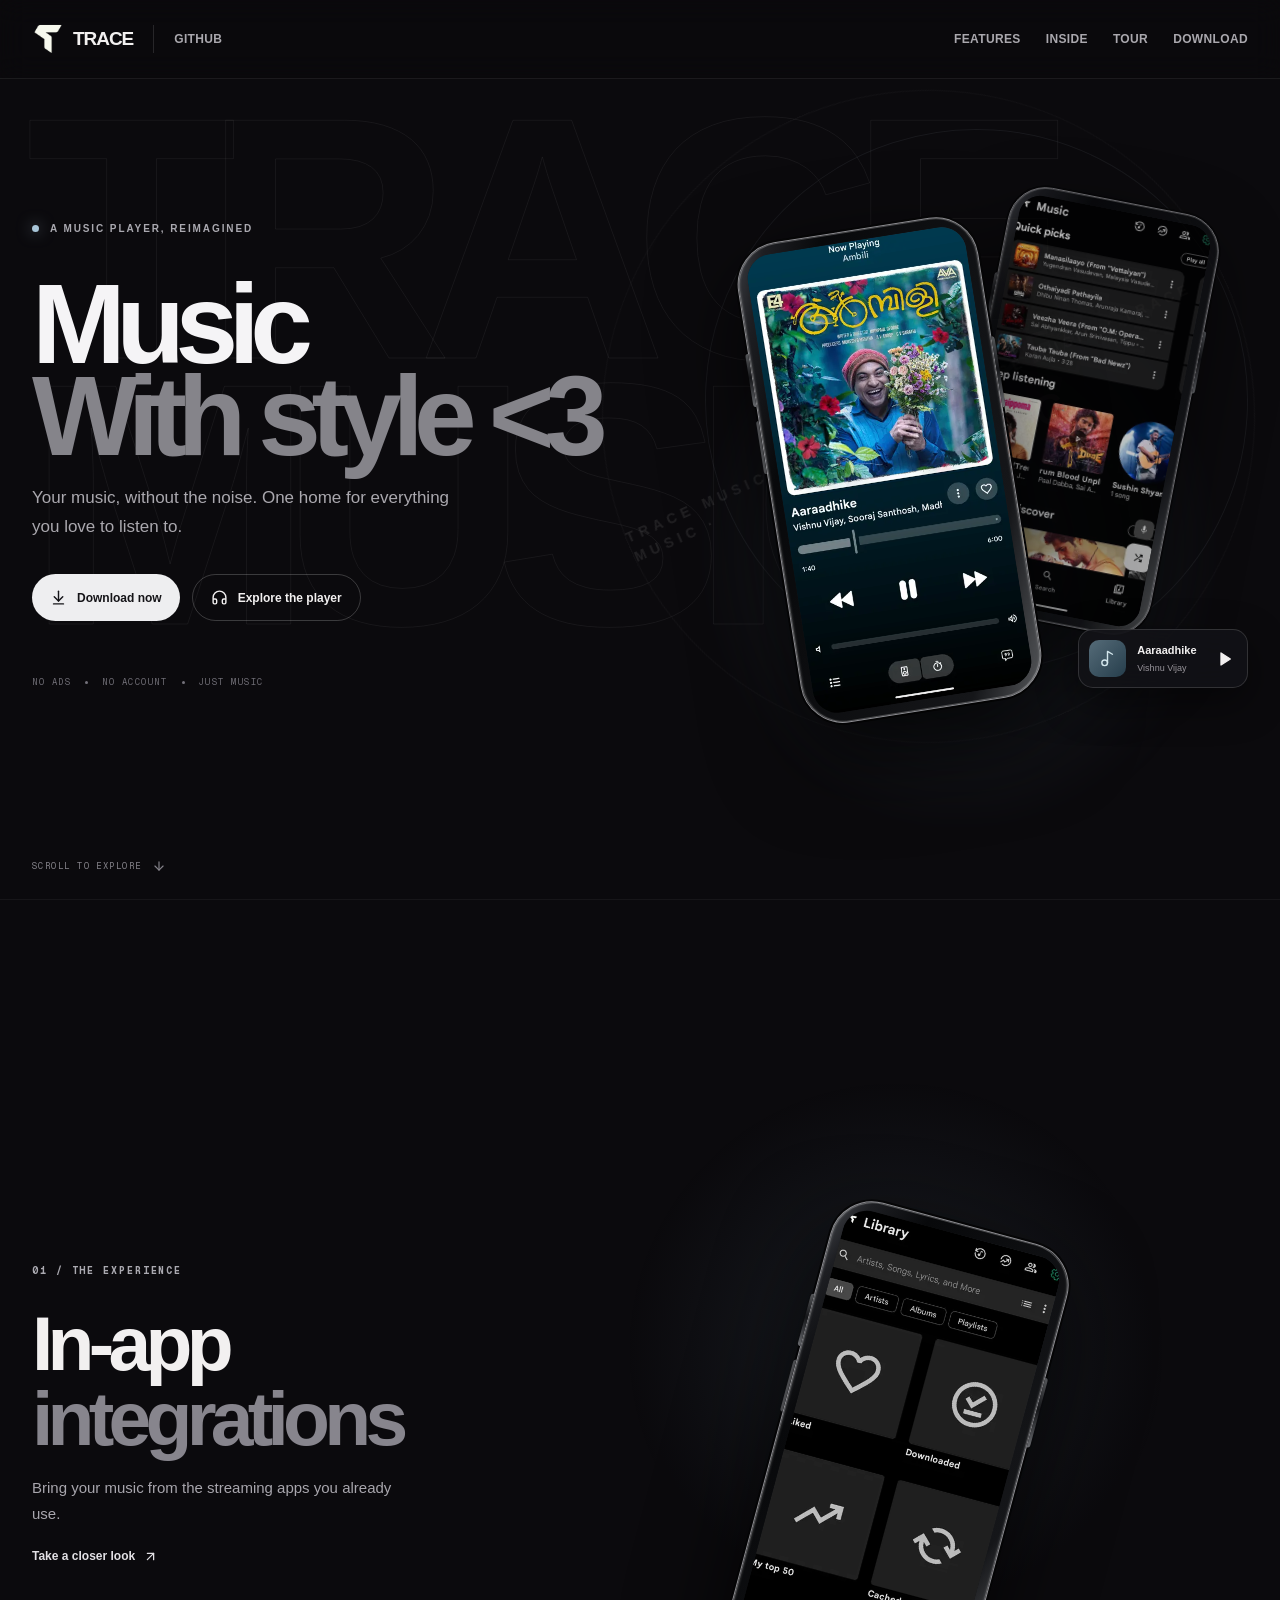
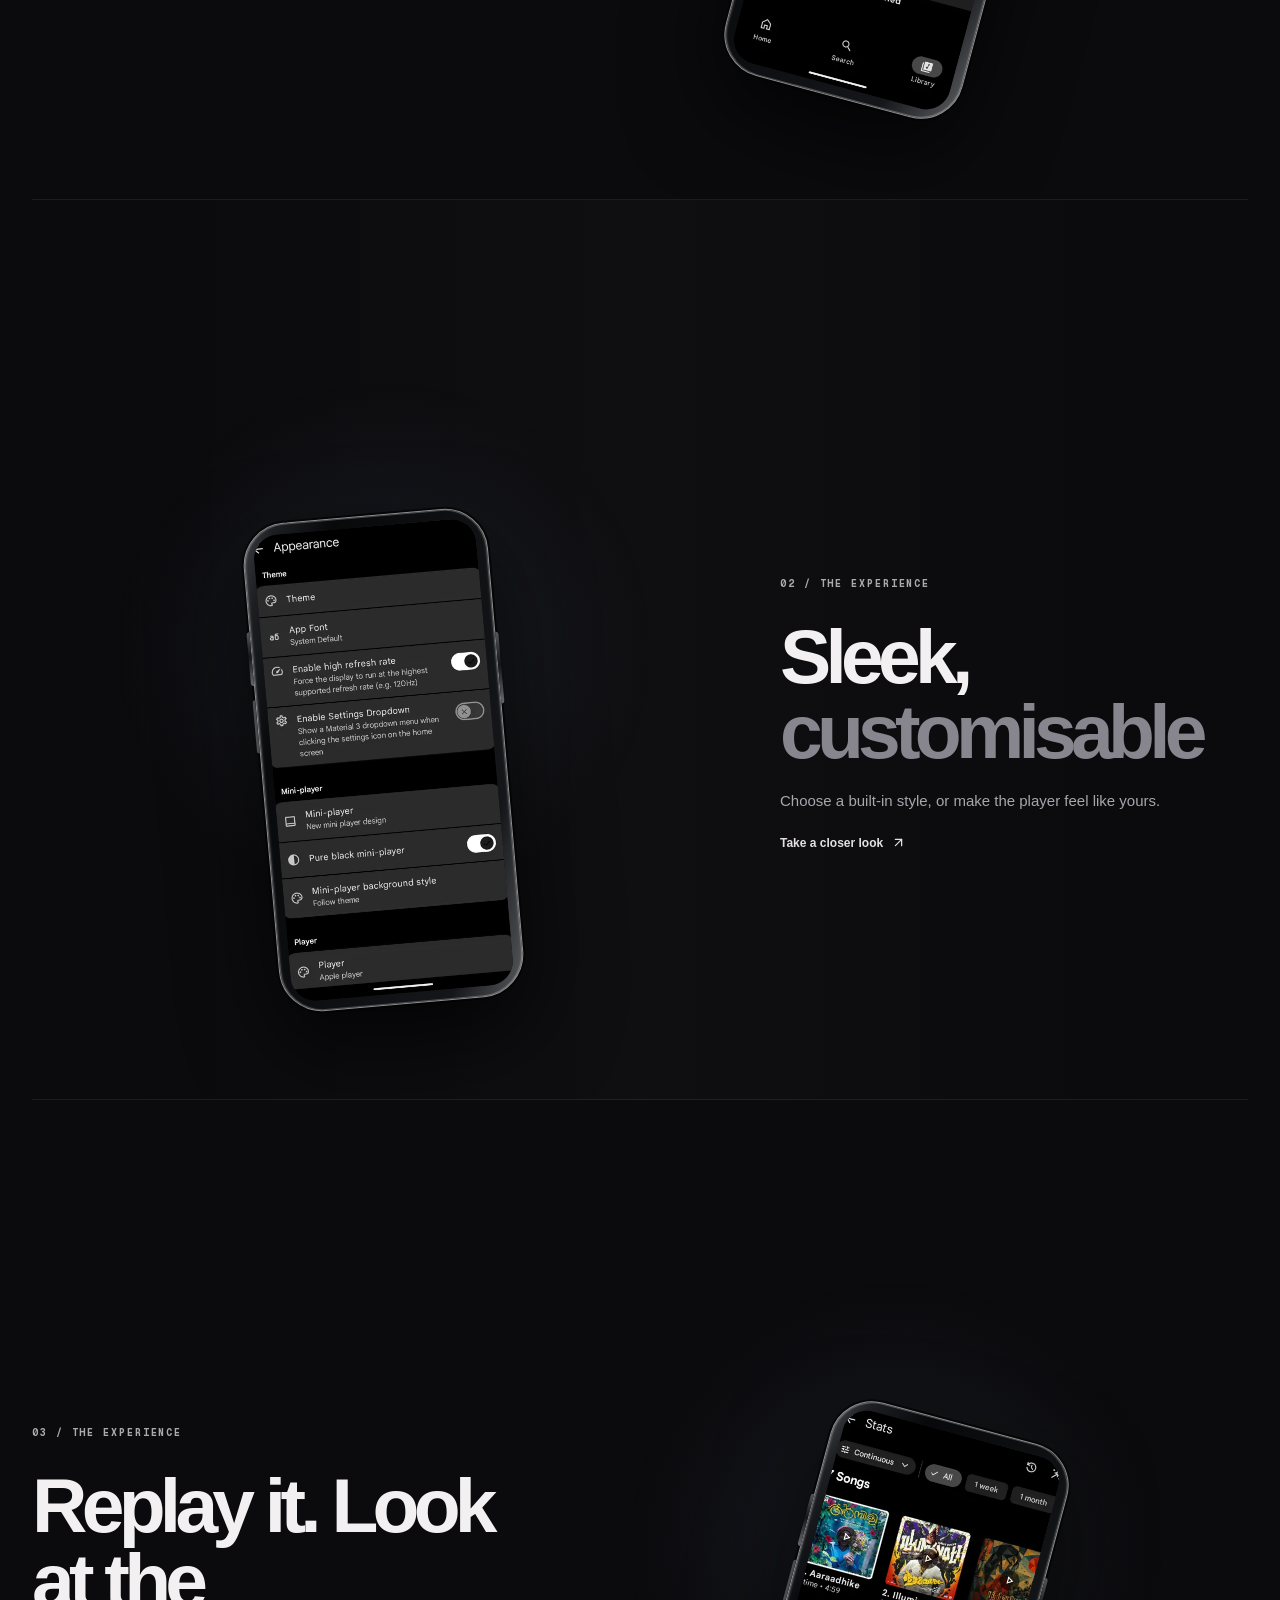
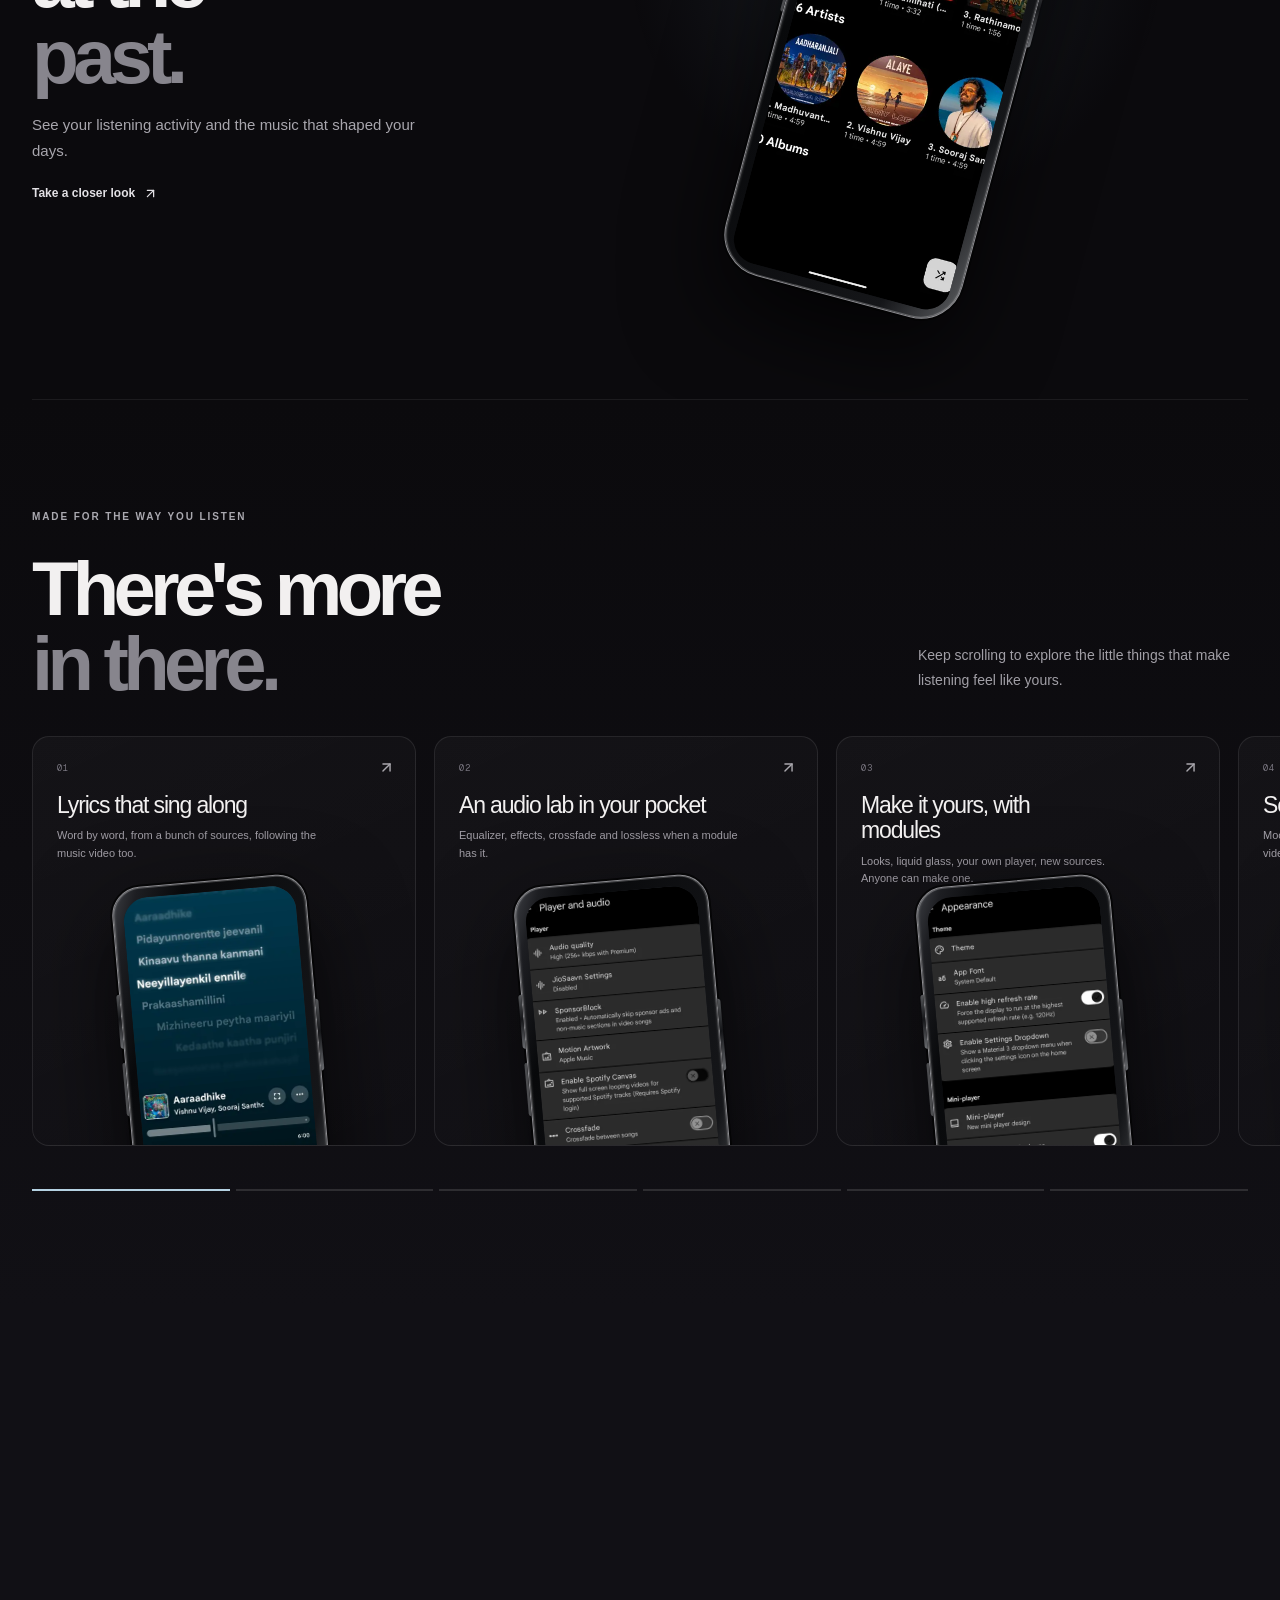
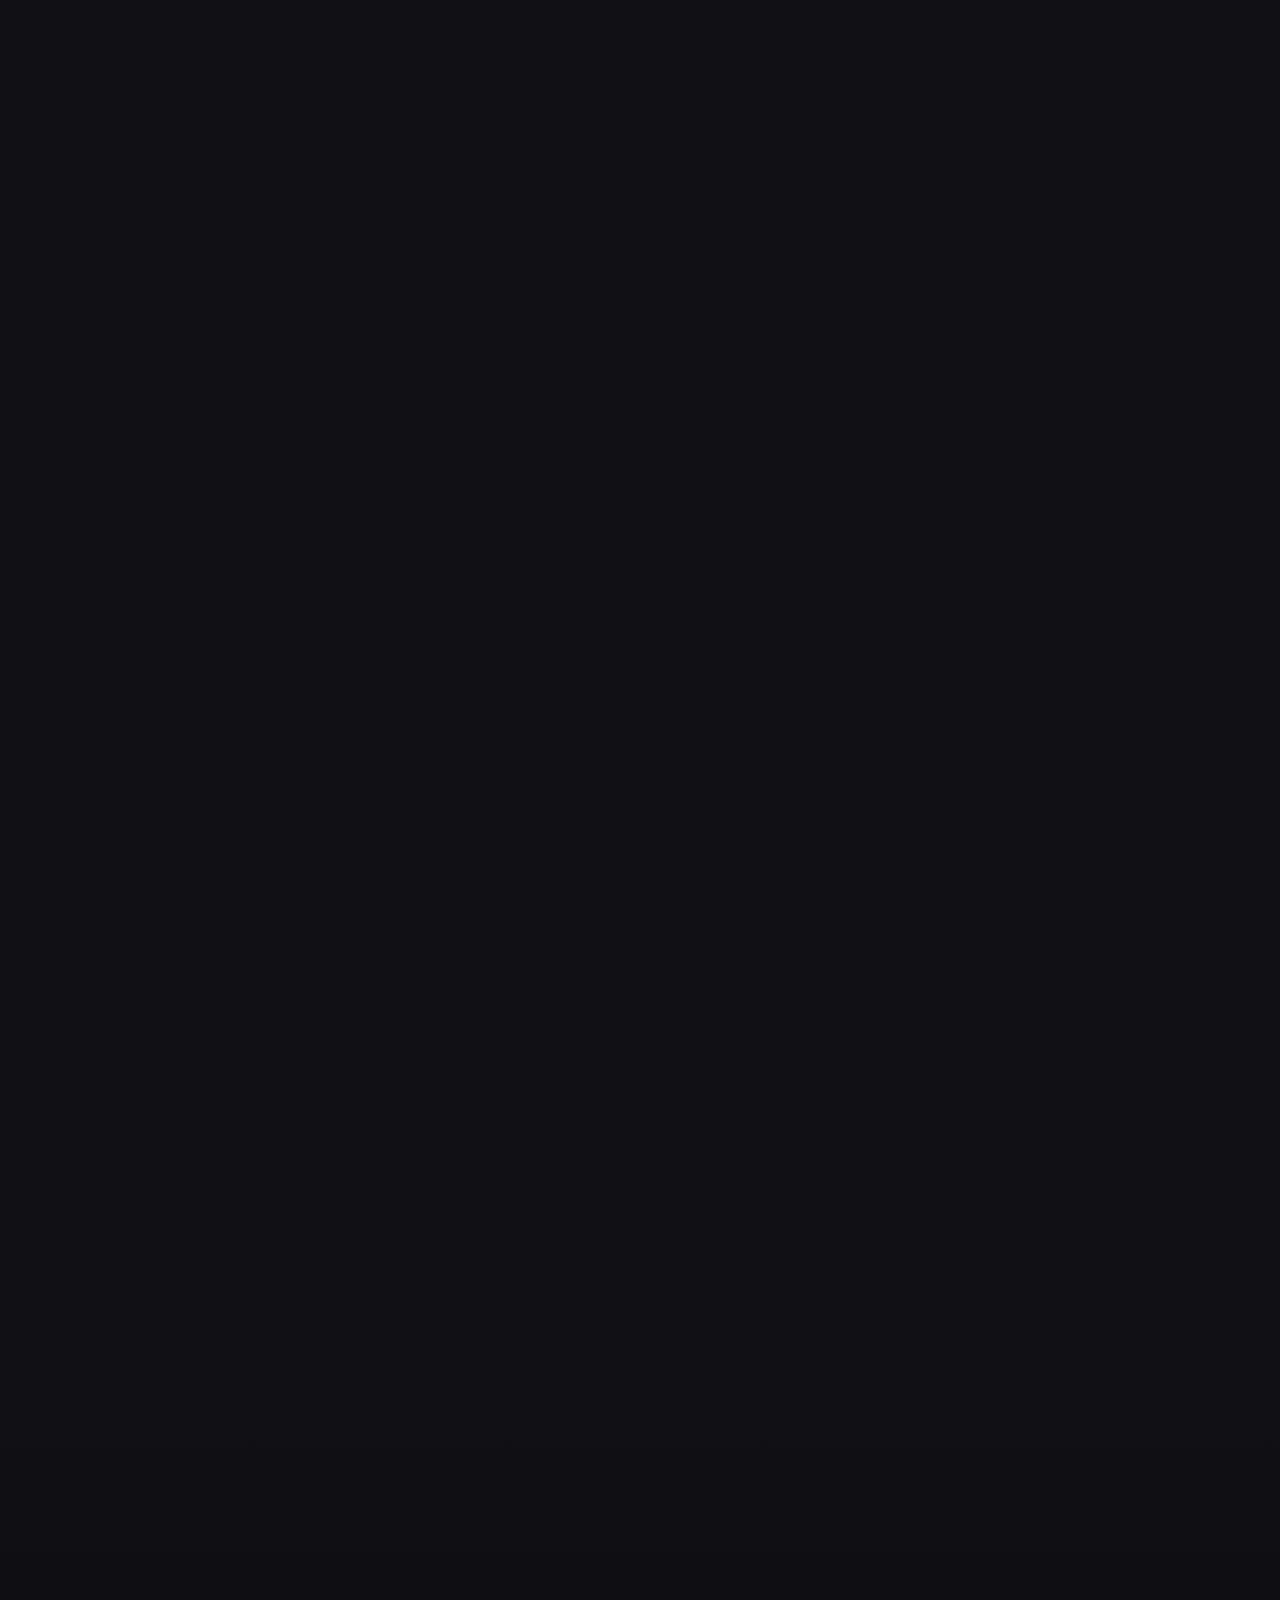
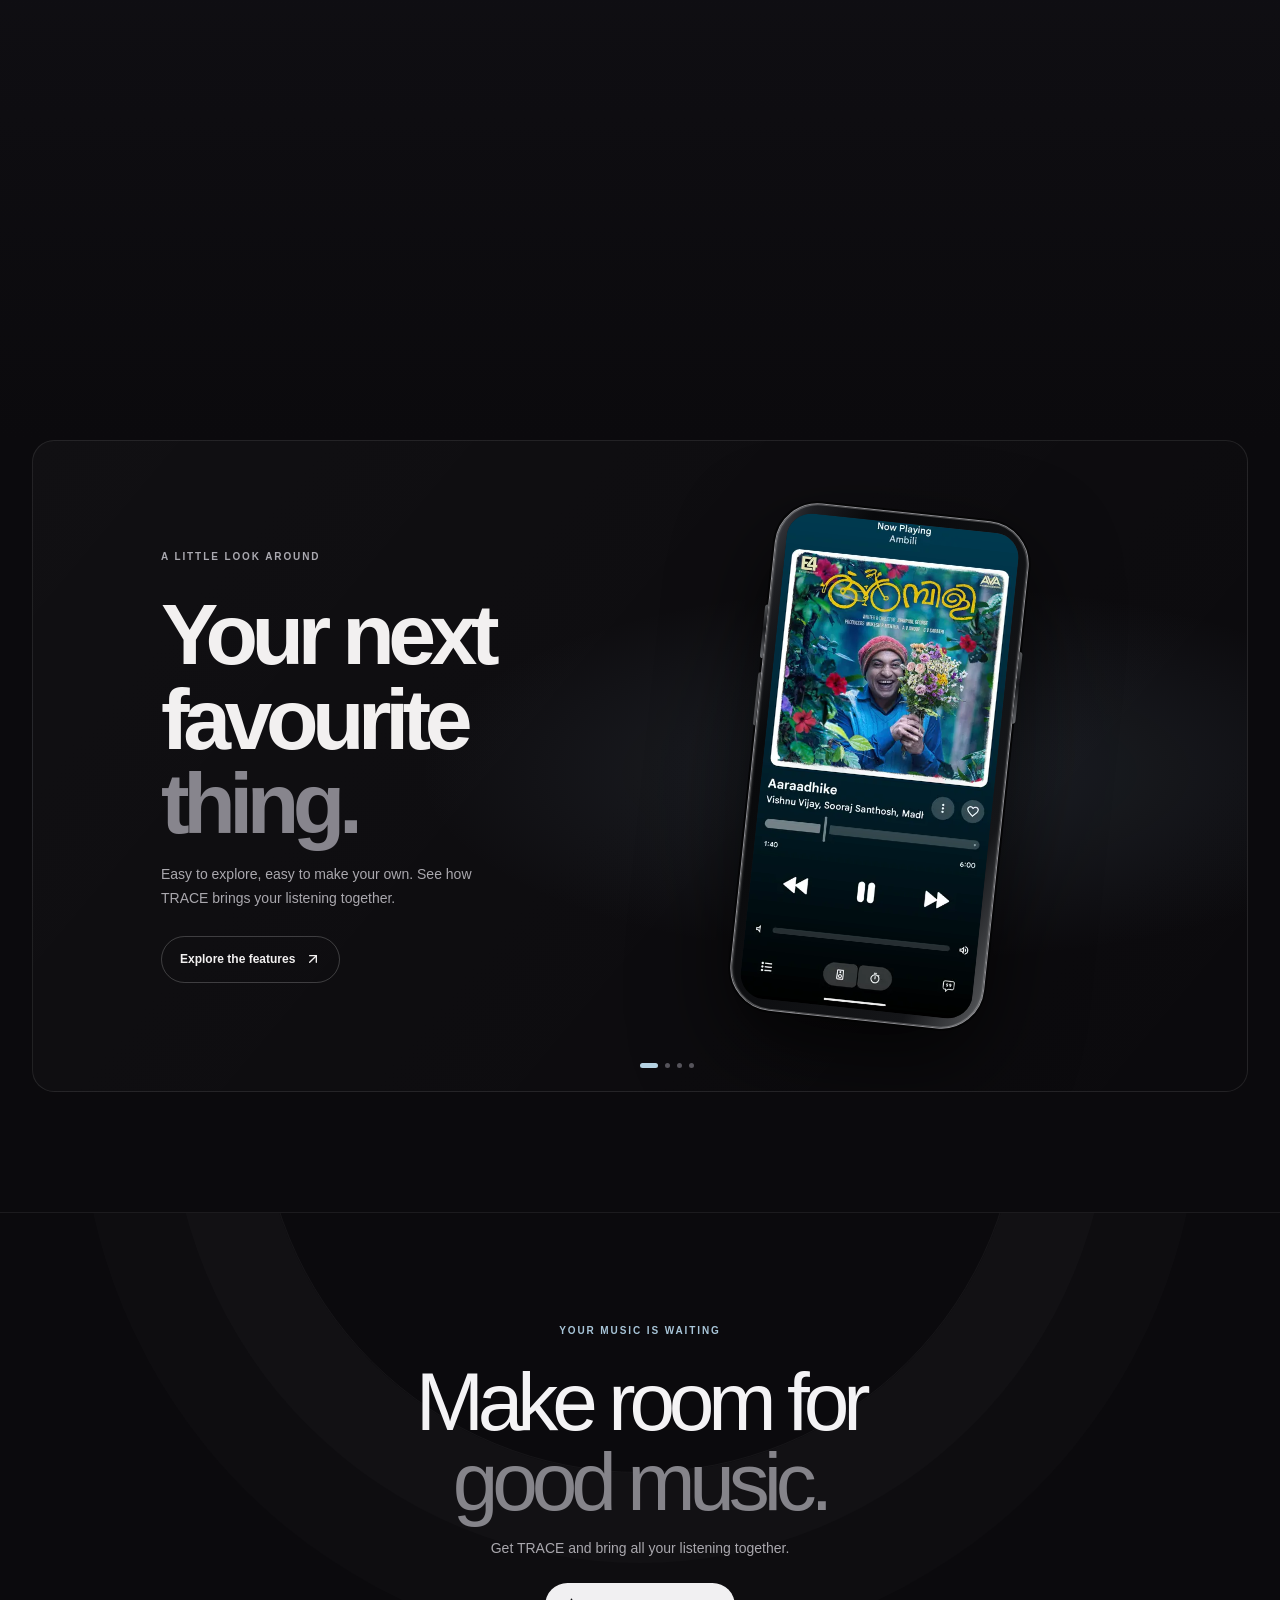
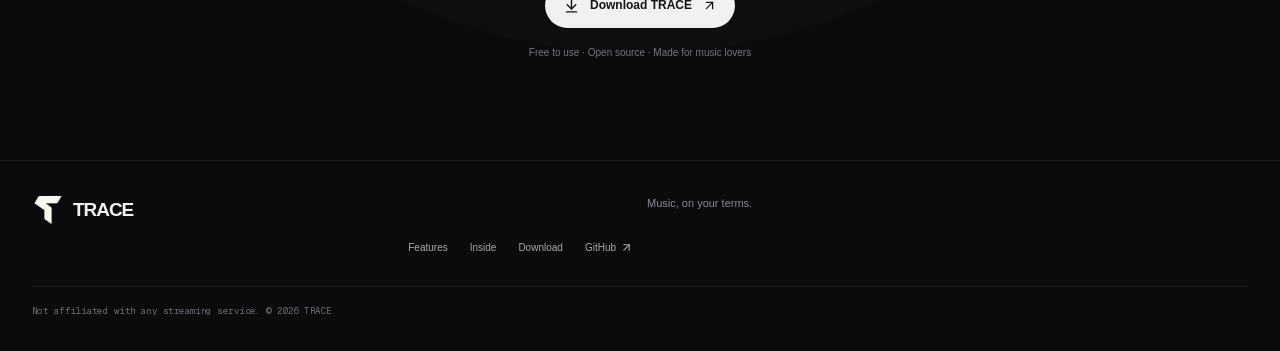
==== commit d06a5e46: "Match live site to TRACE-Complete snapshot" ====
--- a/index.html
+++ b/index.html
@@ -1 +1 @@
-<!DOCTYPE html><html lang="en" class="playfair_display_dc3b86c2-module__wRxeBG__variable geist_mono_d6617093-module__z61v7q__variable"><head><meta charSet="utf-8"/><meta name="viewport" content="width=device-width, initial-scale=1"/><link rel="preload" href="/_next/static/media/2a65768255d6b625-s.p.3u4lli0-axodc.woff2" as="font" crossorigin="" type="font/woff2"/><link rel="preload" href="/_next/static/media/797e433ab948586e-s.p.0r6juujl39pe6.woff2" as="font" crossorigin="" type="font/woff2"/><link rel="stylesheet" href="/_next/static/chunks/12amr-16kgyfi.css" data-precedence="next"/><link rel="stylesheet" href="/_next/static/chunks/18x6tzalg3u18.css" data-precedence="next"/><link rel="preload" as="script" fetchPriority="low" href="/_next/static/chunks/3s6nzrbk-8mnv.js"/><script src="/_next/static/chunks/0y-dctk-kmqss.js" async=""></script><script src="/_next/static/chunks/196x_tfexoucg.js" async=""></script><script src="/_next/static/chunks/03id_cqkhol3h.js" async=""></script><script src="/_next/static/chunks/turbopack-2yp0uoc0eys8f.js" async=""></script><script src="/_next/static/chunks/3rsbw8amu_5hm.js" async=""></script><script src="/_next/static/chunks/1fnn-fib_0_4w.js" async=""></script><meta name="next-size-adjust" content=""/><meta name="theme-color" content="#090a0c"/><title>TRACE — Music, with style</title><meta name="description" content="Your music, without the noise. TRACE brings your listening together in one customisable music player."/><meta name="generator" content="v0.app"/><meta property="og:title" content="TRACE — Music, with style"/><meta property="og:description" content="Your music, without the noise. One home for everything you love to listen to."/><meta property="og:type" content="website"/><meta name="twitter:card" content="summary"/><meta name="twitter:title" content="TRACE — Music, with style"/><meta name="twitter:description" content="Your music, without the noise. One home for everything you love to listen to."/><link rel="icon" href="/trace-logo.png"/><link rel="apple-touch-icon" href="/trace-logo.png"/><script src="/_next/static/chunks/0cz1d0mv5g_q7.js" noModule=""></script></head><body class="font-sans antialiased"><div hidden=""><!--$--><!--/$--></div><a class="skip-link" href="#main-content">Skip to content</a><div class="trace-site"><div class="trace-grid" aria-hidden="true"></div><header class="trace-header"><nav class="trace-nav" aria-label="Main navigation"><a class="trace-brand" href="#home"><span class="trace-logo"><img alt="" loading="lazy" width="400" height="400" decoding="async" data-nimg="1" style="color:transparent" src="/trace-logo.png"/></span>TRACE</a><span class="trace-divider"></span><a class="github-link" href="https://github.com/tracezer/Trace">GITHUB</a><div class="desktop-links"><a href="#features">Features</a><a href="#more">Inside</a><a href="#tour">Tour</a><a href="https://github.com/tracezer/Trace/releases/download/v3.0.4/TRACE-3.0.4.apk">Download</a></div><button class="mobile-menu" aria-label="Open menu" aria-expanded="false"><svg xmlns="http://www.w3.org/2000/svg" width="24" height="24" viewBox="0 0 24 24" fill="none" stroke="currentColor" stroke-width="2" stroke-linecap="round" stroke-linejoin="round" class="lucide lucide-menu"><line x1="4" x2="20" y1="12" y2="12"></line><line x1="4" x2="20" y1="6" y2="6"></line><line x1="4" x2="20" y1="18" y2="18"></line></svg></button></nav></header><main id="main-content"><section class="trace-hero" id="home"><div class="hero-wordmark" aria-hidden="true" style="transform:none">TRACE<br/>MUSIC</div><div class="hero-ring" aria-hidden="true" style="transform:rotate(-24deg)">TRACE MUSIC · TRACE MUSIC · TRACE MUSIC · TRACE MUSIC ·</div><div class="hero-inner"><div class="hero-copy" style="transform:none"><p class="trace-eyebrow"><span></span> A MUSIC PLAYER, REIMAGINED</p><h1><span>Music</span><br/><em>With style &lt;3</em></h1><p class="hero-description">Your music, without the noise. One home for everything you love to listen to.</p><div class="hero-actions"><a class="trace-button primary" href="https://github.com/tracezer/Trace/releases/download/v3.0.4/TRACE-3.0.4.apk"><svg xmlns="http://www.w3.org/2000/svg" width="17" height="17" viewBox="0 0 24 24" fill="none" stroke="currentColor" stroke-width="2" stroke-linecap="round" stroke-linejoin="round" class="lucide lucide-arrow-down-to-line"><path d="M12 17V3"></path><path d="m6 11 6 6 6-6"></path><path d="M19 21H5"></path></svg> Download now</a><a class="trace-button secondary" href="#more"><svg xmlns="http://www.w3.org/2000/svg" width="17" height="17" viewBox="0 0 24 24" fill="none" stroke="currentColor" stroke-width="2" stroke-linecap="round" stroke-linejoin="round" class="lucide lucide-headphones"><path d="M3 14h3a2 2 0 0 1 2 2v3a2 2 0 0 1-2 2H5a2 2 0 0 1-2-2v-7a9 9 0 0 1 18 0v7a2 2 0 0 1-2 2h-1a2 2 0 0 1-2-2v-3a2 2 0 0 1 2-2h3"></path></svg> Explore the player</a></div><div class="hero-meta"><span>NO ADS</span><i></i> <span>NO ACCOUNT</span><i></i> <span>JUST MUSIC</span></div></div><div class="hero-visual" style="transform:none"><div class="hero-halo"></div><div class="hero-disc" aria-hidden="true">TRACE<br/>MUSIC</div><div class="hero-phone-stack"><div class="phone-mock"><span class="phone-island" aria-hidden="true"></span><div class="phone-content" style="position:relative;height:100%;padding:0"><img alt="TRACE player" loading="lazy" decoding="async" data-nimg="fill" style="position:absolute;height:100%;width:100%;left:0;top:0;right:0;bottom:0;object-fit:cover;object-position:center center;color:transparent" src="/screens/player.webp"/></div></div><div class="phone-mock"><span class="phone-island" aria-hidden="true"></span><div class="phone-content" style="position:relative;height:100%;padding:0"><img alt="TRACE home" loading="lazy" decoding="async" data-nimg="fill" style="position:absolute;height:100%;width:100%;left:0;top:0;right:0;bottom:0;object-fit:cover;object-position:center center;color:transparent" src="/screens/home.webp"/></div></div></div><div class="floating-player"><div class="float-art"><svg xmlns="http://www.w3.org/2000/svg" width="17" height="17" viewBox="0 0 24 24" fill="none" stroke="currentColor" stroke-width="2" stroke-linecap="round" stroke-linejoin="round" class="lucide lucide-music2"><circle cx="8" cy="18" r="4"></circle><path d="M12 18V2l7 4"></path></svg></div><div><b>Aaraadhike</b><small>Vishnu Vijay</small></div><svg xmlns="http://www.w3.org/2000/svg" width="16" height="16" viewBox="0 0 24 24" fill="currentColor" stroke="currentColor" stroke-width="2" stroke-linecap="round" stroke-linejoin="round" class="lucide lucide-play"><polygon points="6 3 20 12 6 21 6 3"></polygon></svg></div></div></div><a class="scroll-cue" href="#features">SCROLL TO EXPLORE <svg xmlns="http://www.w3.org/2000/svg" width="14" height="14" viewBox="0 0 24 24" fill="none" stroke="currentColor" stroke-width="2" stroke-linecap="round" stroke-linejoin="round" class="lucide lucide-arrow-down"><path d="M12 5v14"></path><path d="m19 12-7 7-7-7"></path></svg></a></section><section class="trace-features" id="features"><article class="feature-panel "><div class="feature-copy" style="transform:translateY(65px)"><p class="trace-eyebrow">01<!-- --> / THE EXPERIENCE</p><h2>In-app<br/><em>integrations</em></h2><p>Bring your music from the streaming apps you already use.</p><a class="text-link" href="#tour">Take a closer look <svg xmlns="http://www.w3.org/2000/svg" width="15" height="15" viewBox="0 0 24 24" fill="none" stroke="currentColor" stroke-width="2" stroke-linecap="round" stroke-linejoin="round" class="lucide lucide-arrow-up-right"><path d="M7 7h10v10"></path><path d="M7 17 17 7"></path></svg></a></div><div class="feature-art"><div class="feature-glow"></div><div style="transform:translateY(110px) rotate(10deg)"><div class="phone-mock"><span class="phone-island" aria-hidden="true"></span><div class="phone-content" style="position:relative;height:100%;padding:0"><img alt="In-app integrations" loading="lazy" decoding="async" data-nimg="fill" style="position:absolute;height:100%;width:100%;left:0;top:0;right:0;bottom:0;object-fit:cover;object-position:center center;color:transparent" src="/screens/integrations.webp"/></div></div></div></div></article><article class="feature-panel reverse"><div class="feature-copy" style="transform:translateY(65px)"><p class="trace-eyebrow">02<!-- --> / THE EXPERIENCE</p><h2>Sleek,<br/><em>customisable</em></h2><p>Choose a built-in style, or make the player feel like yours.</p><a class="text-link" href="#tour">Take a closer look <svg xmlns="http://www.w3.org/2000/svg" width="15" height="15" viewBox="0 0 24 24" fill="none" stroke="currentColor" stroke-width="2" stroke-linecap="round" stroke-linejoin="round" class="lucide lucide-arrow-up-right"><path d="M7 7h10v10"></path><path d="M7 17 17 7"></path></svg></a></div><div class="feature-art"><div class="feature-glow"></div><div style="transform:translateY(110px) rotate(-10deg)"><div class="phone-mock"><span class="phone-island" aria-hidden="true"></span><div class="phone-content" style="position:relative;height:100%;padding:0"><img alt="Sleek, customisable" loading="lazy" decoding="async" data-nimg="fill" style="position:absolute;height:100%;width:100%;left:0;top:0;right:0;bottom:0;object-fit:cover;object-position:center center;color:transparent" src="/screens/custom.webp"/></div></div></div></div></article><article class="feature-panel "><div class="feature-copy" style="transform:translateY(65px)"><p class="trace-eyebrow">03<!-- --> / THE EXPERIENCE</p><h2>Replay it. Look at the<br/><em>past.</em></h2><p>See your listening activity and the music that shaped your days.</p><a class="text-link" href="#tour">Take a closer look <svg xmlns="http://www.w3.org/2000/svg" width="15" height="15" viewBox="0 0 24 24" fill="none" stroke="currentColor" stroke-width="2" stroke-linecap="round" stroke-linejoin="round" class="lucide lucide-arrow-up-right"><path d="M7 7h10v10"></path><path d="M7 17 17 7"></path></svg></a></div><div class="feature-art"><div class="feature-glow"></div><div style="transform:translateY(110px) rotate(10deg)"><div class="phone-mock"><span class="phone-island" aria-hidden="true"></span><div class="phone-content" style="position:relative;height:100%;padding:0"><img alt="Replay it. Look at the past." loading="lazy" decoding="async" data-nimg="fill" style="position:absolute;height:100%;width:100%;left:0;top:0;right:0;bottom:0;object-fit:cover;object-position:center center;color:transparent" src="/screens/recap.webp"/></div></div></div></div></article></section><section class="more-section" id="more" aria-label="More TRACE features"><div class="more-sticky"><div class="more-heading"><div><p class="trace-eyebrow">MADE FOR THE WAY YOU LISTEN</p><h2>There&#x27;s more<br/><em>in there.</em></h2></div><p>Keep scrolling to explore the little things that make listening feel like yours.</p></div><div class="more-track" style="transform:none"><article class="more-card"><div class="card-number">0<!-- -->1</div><h3>Lyrics that sing along</h3><p>Word by word, from a bunch of sources, following the music video too.</p><div class="phone-mock"><span class="phone-island" aria-hidden="true"></span><div class="phone-content" style="position:relative;height:100%;padding:0"><img alt="Lyrics that sing along" loading="lazy" decoding="async" data-nimg="fill" style="position:absolute;height:100%;width:100%;left:0;top:0;right:0;bottom:0;object-fit:cover;object-position:center center;color:transparent" src="/screens/lyrics.webp"/></div></div><span class="card-arrow"><svg xmlns="http://www.w3.org/2000/svg" width="17" height="17" viewBox="0 0 24 24" fill="none" stroke="currentColor" stroke-width="2" stroke-linecap="round" stroke-linejoin="round" class="lucide lucide-arrow-up-right"><path d="M7 7h10v10"></path><path d="M7 17 17 7"></path></svg></span></article><article class="more-card"><div class="card-number">0<!-- -->2</div><h3>An audio lab in your pocket</h3><p>Equalizer, effects, crossfade and lossless when a module has it.</p><div class="phone-mock"><span class="phone-island" aria-hidden="true"></span><div class="phone-content" style="position:relative;height:100%;padding:0"><img alt="An audio lab in your pocket" loading="lazy" decoding="async" data-nimg="fill" style="position:absolute;height:100%;width:100%;left:0;top:0;right:0;bottom:0;object-fit:cover;object-position:center center;color:transparent" src="/screens/audio.webp"/></div></div><span class="card-arrow"><svg xmlns="http://www.w3.org/2000/svg" width="17" height="17" viewBox="0 0 24 24" fill="none" stroke="currentColor" stroke-width="2" stroke-linecap="round" stroke-linejoin="round" class="lucide lucide-arrow-up-right"><path d="M7 7h10v10"></path><path d="M7 17 17 7"></path></svg></span></article><article class="more-card"><div class="card-number">0<!-- -->3</div><h3>Make it yours, with modules</h3><p>Looks, liquid glass, your own player, new sources. Anyone can make one.</p><div class="phone-mock"><span class="phone-island" aria-hidden="true"></span><div class="phone-content" style="position:relative;height:100%;padding:0"><img alt="Make it yours, with modules" loading="lazy" decoding="async" data-nimg="fill" style="position:absolute;height:100%;width:100%;left:0;top:0;right:0;bottom:0;object-fit:cover;object-position:center center;color:transparent" src="/screens/modules.webp"/></div></div><span class="card-arrow"><svg xmlns="http://www.w3.org/2000/svg" width="17" height="17" viewBox="0 0 24 24" fill="none" stroke="currentColor" stroke-width="2" stroke-linecap="round" stroke-linejoin="round" class="lucide lucide-arrow-up-right"><path d="M7 7h10v10"></path><path d="M7 17 17 7"></path></svg></span></article><article class="more-card"><div class="card-number">0<!-- -->4</div><h3>Search everything</h3><p>Moods, genres, songs, albums, artists, playlists and videos.</p><div class="phone-mock"><span class="phone-island" aria-hidden="true"></span><div class="phone-content" style="position:relative;height:100%;padding:0"><img alt="Search everything" loading="lazy" decoding="async" data-nimg="fill" style="position:absolute;height:100%;width:100%;left:0;top:0;right:0;bottom:0;object-fit:cover;object-position:center center;color:transparent" src="/screens/search.webp"/></div></div><span class="card-arrow"><svg xmlns="http://www.w3.org/2000/svg" width="17" height="17" viewBox="0 0 24 24" fill="none" stroke="currentColor" stroke-width="2" stroke-linecap="round" stroke-linejoin="round" class="lucide lucide-arrow-up-right"><path d="M7 7h10v10"></path><path d="M7 17 17 7"></path></svg></span></article><article class="more-card"><div class="card-number">0<!-- -->5</div><h3>Easy on your data</h3><p>Data saver plays lighter streams and keeps covers still on mobile data.</p><div class="phone-mock"><span class="phone-island" aria-hidden="true"></span><div class="phone-content" style="position:relative;height:100%;padding:0"><img alt="Easy on your data" loading="lazy" decoding="async" data-nimg="fill" style="position:absolute;height:100%;width:100%;left:0;top:0;right:0;bottom:0;object-fit:cover;object-position:center center;color:transparent" src="/screens/data.webp"/></div></div><span class="card-arrow"><svg xmlns="http://www.w3.org/2000/svg" width="17" height="17" viewBox="0 0 24 24" fill="none" stroke="currentColor" stroke-width="2" stroke-linecap="round" stroke-linejoin="round" class="lucide lucide-arrow-up-right"><path d="M7 7h10v10"></path><path d="M7 17 17 7"></path></svg></span></article><article class="more-card"><div class="card-number">0<!-- -->6</div><h3>Every setting, one search away</h3><p>Type any setting and it takes you right to it.</p><div class="phone-mock"><span class="phone-island" aria-hidden="true"></span><div class="phone-content" style="position:relative;height:100%;padding:0"><img alt="Every setting, one search away" loading="lazy" decoding="async" data-nimg="fill" style="position:absolute;height:100%;width:100%;left:0;top:0;right:0;bottom:0;object-fit:cover;object-position:center center;color:transparent" src="/screens/settings.webp"/></div></div><span class="card-arrow"><svg xmlns="http://www.w3.org/2000/svg" width="17" height="17" viewBox="0 0 24 24" fill="none" stroke="currentColor" stroke-width="2" stroke-linecap="round" stroke-linejoin="round" class="lucide lucide-arrow-up-right"><path d="M7 7h10v10"></path><path d="M7 17 17 7"></path></svg></span></article></div><div class="rail-progress"><span></span><span></span><span></span><span></span><span></span><span></span></div></div></section><section class="tour-section" id="tour"><div class="tour-copy"><p class="trace-eyebrow">A LITTLE LOOK AROUND</p><h2>Your next<br/>favourite <em>thing.</em></h2><p>Easy to explore, easy to make your own. See how TRACE brings your listening together.</p><a class="trace-button secondary" href="#features">Explore the features <svg xmlns="http://www.w3.org/2000/svg" width="16" height="16" viewBox="0 0 24 24" fill="none" stroke="currentColor" stroke-width="2" stroke-linecap="round" stroke-linejoin="round" class="lucide lucide-arrow-up-right"><path d="M7 7h10v10"></path><path d="M7 17 17 7"></path></svg></a></div><div class="tour-phone"><div class="phone-mock"><span class="phone-island" aria-hidden="true"></span><div class="phone-content" style="position:relative;height:100%;padding:0"><img alt="TRACE player" loading="lazy" decoding="async" data-nimg="fill" style="position:absolute;height:100%;width:100%;left:0;top:0;right:0;bottom:0;object-fit:cover;object-position:center center;color:transparent" src="/screens/player.webp"/></div></div></div><div class="tour-dots"><span class="active"></span><span></span><span></span><span></span></div></section><section class="download-section" id="download"><div class="download-orbit"></div><p class="trace-eyebrow">YOUR MUSIC IS WAITING</p><h2>Make room for<br/><em>good music.</em></h2><p>Get TRACE and bring all your listening together.</p><a class="trace-button dark-button" href="https://github.com/tracezer/Trace/releases/download/v3.0.4/TRACE-3.0.4.apk"><svg xmlns="http://www.w3.org/2000/svg" width="17" height="17" viewBox="0 0 24 24" fill="none" stroke="currentColor" stroke-width="2" stroke-linecap="round" stroke-linejoin="round" class="lucide lucide-arrow-down-to-line"><path d="M12 17V3"></path><path d="m6 11 6 6 6-6"></path><path d="M19 21H5"></path></svg> Download TRACE <svg xmlns="http://www.w3.org/2000/svg" width="15" height="15" viewBox="0 0 24 24" fill="none" stroke="currentColor" stroke-width="2" stroke-linecap="round" stroke-linejoin="round" class="lucide lucide-arrow-up-right"><path d="M7 7h10v10"></path><path d="M7 17 17 7"></path></svg></a><small>Free to use · Open source · Made for music lovers</small></section></main><footer class="trace-footer"><a class="trace-brand" href="#home"><span class="trace-logo"><img alt="" loading="lazy" width="400" height="400" decoding="async" data-nimg="1" style="color:transparent" src="/trace-logo.png"/></span>TRACE</a><p>Music, on your terms.</p><div><a href="#features">Features</a><a href="#more">Inside</a><a href="https://github.com/tracezer/Trace/releases/download/v3.0.4/TRACE-3.0.4.apk">Download</a><a href="https://github.com/tracezer/Trace">GitHub <svg xmlns="http://www.w3.org/2000/svg" width="13" height="13" viewBox="0 0 24 24" fill="none" stroke="currentColor" stroke-width="2" stroke-linecap="round" stroke-linejoin="round" class="lucide lucide-arrow-up-right"><path d="M7 7h10v10"></path><path d="M7 17 17 7"></path></svg></a></div><small>Not affiliated with any streaming service. © 2026 TRACE</small></footer></div><!--$--><!--/$--><!--$!--><template data-dgst="BAILOUT_TO_CLIENT_SIDE_RENDERING"></template><!--/$--><script src="/_next/static/chunks/3s6nzrbk-8mnv.js" id="_R_" async=""></script><script>(self.__next_f=self.__next_f||[]).push([0])</script><script>self.__next_f.push([1,"1:\"$Sreact.fragment\"\n2:I[39756,[\"/_next/static/chunks/3rsbw8amu_5hm.js\"],\"default\"]\n3:I[37457,[\"/_next/static/chunks/3rsbw8amu_5hm.js\"],\"default\"]\n4:I[2355,[\"/_next/static/chunks/3rsbw8amu_5hm.js\"],\"Analytics\"]\n5:I[4601,[\"/_next/static/chunks/3rsbw8amu_5hm.js\",\"/_next/static/chunks/1fnn-fib_0_4w.js\"],\"TraceSite\"]\n6:I[97367,[\"/_next/static/chunks/3rsbw8amu_5hm.js\"],\"OutletBoundary\"]\n7:\"$Sreact.suspense\"\n9:I[97367,[\"/_next/static/chunks/3rsbw8amu_5hm.js\"],\"ViewportBoundary\"]\nb:I[97367,[\"/_next/static/chunks/3rsbw8amu_5hm.js\"],\"MetadataBoundary\"]\nd:I[68027,[\"/_next/static/chunks/3rsbw8amu_5hm.js\"],\"default\",1]\n:HL[\"/_next/static/chunks/12amr-16kgyfi.css\",\"style\"]\n:HL[\"/_next/static/chunks/18x6tzalg3u18.css\",\"style\"]\n:HL[\"/_next/static/media/2a65768255d6b625-s.p.3u4lli0-axodc.woff2\",\"font\",{\"crossOrigin\":\"\",\"type\":\"font/woff2\"}]\n:HL[\"/_next/static/media/797e433ab948586e-s.p.0r6juujl39pe6.woff2\",\"font\",{\"crossOrigin\":\"\",\"type\":\"font/woff2\"}]\n"])</script><script>self.__next_f.push([1,"0:{\"P\":null,\"c\":[\"\",\"\"],\"q\":\"\",\"i\":false,\"f\":[[[\"\",{\"children\":[\"__PAGE__\",{},\"$undefined\",\"$undefined\",4608]},\"$undefined\",\"$undefined\",4624],[[\"$\",\"$1\",\"c\",{\"children\":[[[\"$\",\"link\",\"0\",{\"rel\":\"stylesheet\",\"href\":\"/_next/static/chunks/12amr-16kgyfi.css\",\"precedence\":\"next\",\"crossOrigin\":\"$undefined\",\"nonce\":\"$undefined\"}],[\"$\",\"link\",\"1\",{\"rel\":\"stylesheet\",\"href\":\"/_next/static/chunks/18x6tzalg3u18.css\",\"precedence\":\"next\",\"crossOrigin\":\"$undefined\",\"nonce\":\"$undefined\"}],[\"$\",\"script\",\"script-0\",{\"src\":\"/_next/static/chunks/3rsbw8amu_5hm.js\",\"async\":true,\"nonce\":\"$undefined\"}]],[\"$\",\"html\",null,{\"lang\":\"en\",\"className\":\"playfair_display_dc3b86c2-module__wRxeBG__variable geist_mono_d6617093-module__z61v7q__variable\",\"children\":[\"$\",\"body\",null,{\"className\":\"font-sans antialiased\",\"children\":[[\"$\",\"a\",null,{\"className\":\"skip-link\",\"href\":\"#main-content\",\"children\":\"Skip to content\"}],[\"$\",\"$L2\",null,{\"parallelRouterKey\":\"children\",\"error\":\"$undefined\",\"errorStyles\":\"$undefined\",\"errorScripts\":\"$undefined\",\"template\":[\"$\",\"$L3\",null,{}],\"templateStyles\":\"$undefined\",\"templateScripts\":\"$undefined\",\"notFound\":[[[\"$\",\"title\",null,{\"children\":\"404: This page could not be found.\"}],[\"$\",\"div\",null,{\"style\":{\"fontFamily\":\"system-ui,\\\"Segoe UI\\\",Roboto,Helvetica,Arial,sans-serif,\\\"Apple Color Emoji\\\",\\\"Segoe UI Emoji\\\"\",\"height\":\"100vh\",\"textAlign\":\"center\",\"display\":\"flex\",\"flexDirection\":\"column\",\"alignItems\":\"center\",\"justifyContent\":\"center\"},\"children\":[\"$\",\"div\",null,{\"children\":[[\"$\",\"style\",null,{\"dangerouslySetInnerHTML\":{\"__html\":\"body{color:#000;background:#fff;margin:0}.next-error-h1{border-right:1px solid rgba(0,0,0,.3)}@media (prefers-color-scheme:dark){body{color:#fff;background:#000}.next-error-h1{border-right:1px solid rgba(255,255,255,.3)}}\"}}],[\"$\",\"h1\",null,{\"className\":\"next-error-h1\",\"style\":{\"display\":\"inline-block\",\"margin\":\"0 20px 0 0\",\"padding\":\"0 23px 0 0\",\"fontSize\":24,\"fontWeight\":500,\"verticalAlign\":\"top\",\"lineHeight\":\"49px\"},\"children\":404}],[\"$\",\"div\",null,{\"style\":{\"display\":\"inline-block\"},\"children\":[\"$\",\"h2\",null,{\"style\":{\"fontSize\":14,\"fontWeight\":400,\"lineHeight\":\"49px\",\"margin\":0},\"children\":\"This page could not be found.\"}]}]]}]}]],[]],\"forbidden\":\"$undefined\",\"unauthorized\":\"$undefined\"}],[\"$\",\"$L4\",null,{}]]}]}]]}],{\"children\":[[\"$\",\"$1\",\"c\",{\"children\":[[\"$\",\"$L5\",null,{}],[[\"$\",\"script\",\"script-0\",{\"src\":\"/_next/static/chunks/1fnn-fib_0_4w.js\",\"async\":true,\"nonce\":\"$undefined\"}]],[\"$\",\"$L6\",null,{\"children\":[\"$\",\"$7\",null,{\"name\":\"Next.MetadataOutlet\",\"children\":\"$@8\"}]}]]}],{},null,false,null]},null,false,null],[\"$\",\"$1\",\"h\",{\"children\":[null,[\"$\",\"$L9\",null,{\"children\":\"$La\"}],[\"$\",\"div\",null,{\"hidden\":true,\"children\":[\"$\",\"$Lb\",null,{\"children\":[\"$\",\"$7\",null,{\"name\":\"Next.Metadata\",\"children\":\"$Lc\"}]}]}],[\"$\",\"meta\",null,{\"name\":\"next-size-adjust\",\"content\":\"\"}]]}],false]],\"m\":\"$undefined\",\"G\":[\"$d\",[[\"$\",\"link\",\"0\",{\"rel\":\"stylesheet\",\"href\":\"/_next/static/chunks/12amr-16kgyfi.css\",\"precedence\":\"next\",\"crossOrigin\":\"$undefined\",\"nonce\":\"$undefined\"}],[\"$\",\"link\",\"1\",{\"rel\":\"stylesheet\",\"href\":\"/_next/static/chunks/18x6tzalg3u18.css\",\"precedence\":\"next\",\"crossOrigin\":\"$undefined\",\"nonce\":\"$undefined\"}]]],\"S\":true,\"h\":null,\"r\":\"$undefined\",\"s\":\"$undefined\",\"a\":\"$undefined\",\"l\":\"$undefined\",\"p\":\"$undefined\",\"d\":\"$undefined\",\"b\":\"TRwfit4lAEk6bAWaV6sAh\"}\n"])</script><script>self.__next_f.push([1,"a:[[\"$\",\"meta\",\"0\",{\"charSet\":\"utf-8\"}],[\"$\",\"meta\",\"1\",{\"name\":\"viewport\",\"content\":\"width=device-width, initial-scale=1\"}],[\"$\",\"meta\",\"2\",{\"name\":\"theme-color\",\"content\":\"#090a0c\"}]]\n"])</script><script>self.__next_f.push([1,"e:I[27201,[\"/_next/static/chunks/3rsbw8amu_5hm.js\"],\"IconMark\"]\n8:null\nc:[[\"$\",\"title\",\"0\",{\"children\":\"TRACE — Music, with style\"}],[\"$\",\"meta\",\"1\",{\"name\":\"description\",\"content\":\"Your music, without the noise. TRACE brings your listening together in one customisable music player.\"}],[\"$\",\"meta\",\"2\",{\"name\":\"generator\",\"content\":\"v0.app\"}],[\"$\",\"meta\",\"3\",{\"property\":\"og:title\",\"content\":\"TRACE — Music, with style\"}],[\"$\",\"meta\",\"4\",{\"property\":\"og:description\",\"content\":\"Your music, without the noise. One home for everything you love to listen to.\"}],[\"$\",\"meta\",\"5\",{\"property\":\"og:type\",\"content\":\"website\"}],[\"$\",\"meta\",\"6\",{\"name\":\"twitter:card\",\"content\":\"summary\"}],[\"$\",\"meta\",\"7\",{\"name\":\"twitter:title\",\"content\":\"TRACE — Music, with style\"}],[\"$\",\"meta\",\"8\",{\"name\":\"twitter:description\",\"content\":\"Your music, without the noise. One home for everything you love to listen to.\"}],[\"$\",\"link\",\"9\",{\"rel\":\"icon\",\"href\":\"/trace-logo.png\"}],[\"$\",\"link\",\"10\",{\"rel\":\"apple-touch-icon\",\"href\":\"/trace-logo.png\"}],[\"$\",\"$Le\",\"11\",{}]]\n"])</script></body></html>+<!DOCTYPE html><html lang="en" class="playfair_display_dc3b86c2-module__wRxeBG__variable geist_mono_d6617093-module__z61v7q__variable"><head><meta charSet="utf-8"/><meta name="viewport" content="width=device-width, initial-scale=1"/><link rel="preload" href="/_next/static/media/2a65768255d6b625-s.p.3u4lli0-axodc.woff2" as="font" crossorigin="" type="font/woff2"/><link rel="preload" href="/_next/static/media/797e433ab948586e-s.p.0r6juujl39pe6.woff2" as="font" crossorigin="" type="font/woff2"/><link rel="stylesheet" href="/_next/static/chunks/12amr-16kgyfi.css" data-precedence="next"/><link rel="stylesheet" href="/_next/static/chunks/2tm8vta986kli.css" data-precedence="next"/><link rel="preload" as="script" fetchPriority="low" href="/_next/static/chunks/3s6nzrbk-8mnv.js"/><script src="/_next/static/chunks/0y-dctk-kmqss.js" async=""></script><script src="/_next/static/chunks/196x_tfexoucg.js" async=""></script><script src="/_next/static/chunks/03id_cqkhol3h.js" async=""></script><script src="/_next/static/chunks/turbopack-2yp0uoc0eys8f.js" async=""></script><script src="/_next/static/chunks/3rsbw8amu_5hm.js" async=""></script><script src="/_next/static/chunks/1bv3zao4lr8ai.js" async=""></script><meta name="next-size-adjust" content=""/><meta name="theme-color" content="#090a0c"/><title>TRACE — Music, with style</title><meta name="description" content="Your music, without the noise. TRACE brings your listening together in one customisable music player."/><meta name="generator" content="v0.app"/><meta property="og:title" content="TRACE — Music, with style"/><meta property="og:description" content="Your music, without the noise. One home for everything you love to listen to."/><meta property="og:type" content="website"/><meta name="twitter:card" content="summary"/><meta name="twitter:title" content="TRACE — Music, with style"/><meta name="twitter:description" content="Your music, without the noise. One home for everything you love to listen to."/><link rel="icon" href="/trace-logo.png"/><link rel="apple-touch-icon" href="/trace-logo.png"/><script src="/_next/static/chunks/0cz1d0mv5g_q7.js" noModule=""></script></head><body class="font-sans antialiased"><div hidden=""><!--$--><!--/$--></div><a class="skip-link" href="#main-content">Skip to content</a><div class="trace-site"><div class="trace-grid" aria-hidden="true"></div><header class="trace-header"><nav class="trace-nav" aria-label="Main navigation"><a class="trace-brand" href="#home"><span class="trace-logo"><img alt="" loading="lazy" width="400" height="400" decoding="async" data-nimg="1" style="color:transparent" src="/trace-logo.png"/></span>TRACE</a><span class="trace-divider"></span><a class="github-link" href="https://github.com/tracezer/Trace">GITHUB</a><div class="desktop-links"><a href="#features">Features</a><a href="#more">Inside</a><a href="#tour">Tour</a><a href="https://github.com/tracezer/Trace/releases/download/v3.0.4/TRACE-3.0.4.apk">Download</a></div><button class="mobile-menu" aria-label="Open menu" aria-expanded="false"><svg xmlns="http://www.w3.org/2000/svg" width="24" height="24" viewBox="0 0 24 24" fill="none" stroke="currentColor" stroke-width="2" stroke-linecap="round" stroke-linejoin="round" class="lucide lucide-menu"><line x1="4" x2="20" y1="12" y2="12"></line><line x1="4" x2="20" y1="6" y2="6"></line><line x1="4" x2="20" y1="18" y2="18"></line></svg></button></nav></header><main id="main-content"><section class="trace-hero" id="home"><div class="hero-wordmark" aria-hidden="true" style="transform:none">TRACE<br/>MUSIC</div><div class="hero-ring" aria-hidden="true" style="transform:rotate(-24deg)">TRACE MUSIC · TRACE MUSIC · TRACE MUSIC · TRACE MUSIC ·</div><div class="hero-inner"><div class="hero-copy" style="transform:none"><p class="trace-eyebrow"><span></span> A MUSIC PLAYER, REIMAGINED</p><h1><span>Music</span><br/><em>With style &lt;3</em></h1><p class="hero-description">Your music, without the noise. One home for everything you love to listen to.</p><div class="hero-actions"><a class="trace-button primary" href="https://github.com/tracezer/Trace/releases/download/v3.0.4/TRACE-3.0.4.apk"><svg xmlns="http://www.w3.org/2000/svg" width="17" height="17" viewBox="0 0 24 24" fill="none" stroke="currentColor" stroke-width="2" stroke-linecap="round" stroke-linejoin="round" class="lucide lucide-arrow-down-to-line"><path d="M12 17V3"></path><path d="m6 11 6 6 6-6"></path><path d="M19 21H5"></path></svg> Download now</a><a class="trace-button secondary" href="#more"><svg xmlns="http://www.w3.org/2000/svg" width="17" height="17" viewBox="0 0 24 24" fill="none" stroke="currentColor" stroke-width="2" stroke-linecap="round" stroke-linejoin="round" class="lucide lucide-headphones"><path d="M3 14h3a2 2 0 0 1 2 2v3a2 2 0 0 1-2 2H5a2 2 0 0 1-2-2v-7a9 9 0 0 1 18 0v7a2 2 0 0 1-2 2h-1a2 2 0 0 1-2-2v-3a2 2 0 0 1 2-2h3"></path></svg> Explore the player</a></div><div class="hero-meta"><span>NO ADS</span><i></i> <span>NO ACCOUNT</span><i></i> <span>JUST MUSIC</span></div></div><div class="hero-visual" style="transform:none"><div class="hero-halo"></div><div class="hero-disc" aria-hidden="true">TRACE<br/>MUSIC</div><div class="hero-phone-stack"><div class="phone-mock"><div class="phone-content" style="position:relative;height:100%;padding:0"><img alt="TRACE player" loading="lazy" decoding="async" data-nimg="fill" style="position:absolute;height:100%;width:100%;left:0;top:0;right:0;bottom:0;object-fit:cover;color:transparent" src="/screens/player.webp"/></div></div><div class="phone-mock"><div class="phone-content" style="position:relative;height:100%;padding:0"><img alt="TRACE home" loading="lazy" decoding="async" data-nimg="fill" style="position:absolute;height:100%;width:100%;left:0;top:0;right:0;bottom:0;object-fit:cover;color:transparent" src="/screens/home.webp"/></div></div></div><div class="floating-player"><div class="float-art"><svg xmlns="http://www.w3.org/2000/svg" width="17" height="17" viewBox="0 0 24 24" fill="none" stroke="currentColor" stroke-width="2" stroke-linecap="round" stroke-linejoin="round" class="lucide lucide-music2"><circle cx="8" cy="18" r="4"></circle><path d="M12 18V2l7 4"></path></svg></div><div><b>Aaraadhike</b><small>Vishnu Vijay</small></div><svg xmlns="http://www.w3.org/2000/svg" width="16" height="16" viewBox="0 0 24 24" fill="currentColor" stroke="currentColor" stroke-width="2" stroke-linecap="round" stroke-linejoin="round" class="lucide lucide-play"><polygon points="6 3 20 12 6 21 6 3"></polygon></svg></div></div></div><a class="scroll-cue" href="#features">SCROLL TO EXPLORE <svg xmlns="http://www.w3.org/2000/svg" width="14" height="14" viewBox="0 0 24 24" fill="none" stroke="currentColor" stroke-width="2" stroke-linecap="round" stroke-linejoin="round" class="lucide lucide-arrow-down"><path d="M12 5v14"></path><path d="m19 12-7 7-7-7"></path></svg></a></section><section class="trace-features" id="features"><article class="feature-panel "><div class="feature-copy" style="transform:translateY(65px)"><p class="trace-eyebrow">01<!-- --> / THE EXPERIENCE</p><h2>In-app<br/><em>integrations</em></h2><p>Bring your music from the streaming apps you already use.</p><a class="text-link" href="#tour">Take a closer look <svg xmlns="http://www.w3.org/2000/svg" width="15" height="15" viewBox="0 0 24 24" fill="none" stroke="currentColor" stroke-width="2" stroke-linecap="round" stroke-linejoin="round" class="lucide lucide-arrow-up-right"><path d="M7 7h10v10"></path><path d="M7 17 17 7"></path></svg></a></div><div class="feature-art"><div class="feature-glow"></div><div style="transform:translateY(110px) rotate(10deg)"><div class="phone-mock"><div class="phone-content" style="position:relative;height:100%;padding:0"><img alt="In-app integrations" loading="lazy" decoding="async" data-nimg="fill" style="position:absolute;height:100%;width:100%;left:0;top:0;right:0;bottom:0;object-fit:cover;color:transparent" src="/screens/integrations.webp"/></div></div></div></div></article><article class="feature-panel reverse"><div class="feature-copy" style="transform:translateY(65px)"><p class="trace-eyebrow">02<!-- --> / THE EXPERIENCE</p><h2>Sleek,<br/><em>customisable</em></h2><p>Choose a built-in style, or make the player feel like yours.</p><a class="text-link" href="#tour">Take a closer look <svg xmlns="http://www.w3.org/2000/svg" width="15" height="15" viewBox="0 0 24 24" fill="none" stroke="currentColor" stroke-width="2" stroke-linecap="round" stroke-linejoin="round" class="lucide lucide-arrow-up-right"><path d="M7 7h10v10"></path><path d="M7 17 17 7"></path></svg></a></div><div class="feature-art"><div class="feature-glow"></div><div style="transform:translateY(110px) rotate(-10deg)"><div class="phone-mock"><div class="phone-content" style="position:relative;height:100%;padding:0"><img alt="Sleek, customisable" loading="lazy" decoding="async" data-nimg="fill" style="position:absolute;height:100%;width:100%;left:0;top:0;right:0;bottom:0;object-fit:cover;color:transparent" src="/screens/custom.webp"/></div></div></div></div></article><article class="feature-panel "><div class="feature-copy" style="transform:translateY(65px)"><p class="trace-eyebrow">03<!-- --> / THE EXPERIENCE</p><h2>Replay it. Look at the<br/><em>past.</em></h2><p>See your listening activity and the music that shaped your days.</p><a class="text-link" href="#tour">Take a closer look <svg xmlns="http://www.w3.org/2000/svg" width="15" height="15" viewBox="0 0 24 24" fill="none" stroke="currentColor" stroke-width="2" stroke-linecap="round" stroke-linejoin="round" class="lucide lucide-arrow-up-right"><path d="M7 7h10v10"></path><path d="M7 17 17 7"></path></svg></a></div><div class="feature-art"><div class="feature-glow"></div><div style="transform:translateY(110px) rotate(10deg)"><div class="phone-mock"><div class="phone-content" style="position:relative;height:100%;padding:0"><img alt="Replay it. Look at the past." loading="lazy" decoding="async" data-nimg="fill" style="position:absolute;height:100%;width:100%;left:0;top:0;right:0;bottom:0;object-fit:cover;color:transparent" src="/screens/recap.webp"/></div></div></div></div></article></section><section class="more-section" id="more" aria-label="More TRACE features"><div class="more-sticky"><div class="more-heading"><div><p class="trace-eyebrow">MADE FOR THE WAY YOU LISTEN</p><h2>There&#x27;s more<br/><em>in there.</em></h2></div><p>Keep scrolling to explore the little things that make listening feel like yours.</p></div><div class="more-track" style="transform:none"><article class="more-card"><div class="card-number">0<!-- -->1</div><h3>Lyrics that sing along</h3><p>Word by word, from a bunch of sources, following the music video too.</p><div class="phone-mock"><div class="phone-content" style="position:relative;height:100%;padding:0"><img alt="Lyrics that sing along" loading="lazy" decoding="async" data-nimg="fill" style="position:absolute;height:100%;width:100%;left:0;top:0;right:0;bottom:0;object-fit:cover;color:transparent" src="/screens/lyrics.webp"/></div></div><span class="card-arrow"><svg xmlns="http://www.w3.org/2000/svg" width="17" height="17" viewBox="0 0 24 24" fill="none" stroke="currentColor" stroke-width="2" stroke-linecap="round" stroke-linejoin="round" class="lucide lucide-arrow-up-right"><path d="M7 7h10v10"></path><path d="M7 17 17 7"></path></svg></span></article><article class="more-card"><div class="card-number">0<!-- -->2</div><h3>An audio lab in your pocket</h3><p>Equalizer, effects, crossfade and lossless when a module has it.</p><div class="phone-mock"><div class="phone-content" style="position:relative;height:100%;padding:0"><img alt="An audio lab in your pocket" loading="lazy" decoding="async" data-nimg="fill" style="position:absolute;height:100%;width:100%;left:0;top:0;right:0;bottom:0;object-fit:cover;color:transparent" src="/screens/audio.webp"/></div></div><span class="card-arrow"><svg xmlns="http://www.w3.org/2000/svg" width="17" height="17" viewBox="0 0 24 24" fill="none" stroke="currentColor" stroke-width="2" stroke-linecap="round" stroke-linejoin="round" class="lucide lucide-arrow-up-right"><path d="M7 7h10v10"></path><path d="M7 17 17 7"></path></svg></span></article><article class="more-card"><div class="card-number">0<!-- -->3</div><h3>Make it yours, with modules</h3><p>Looks, liquid glass, your own player, new sources. Anyone can make one.</p><div class="phone-mock"><div class="phone-content" style="position:relative;height:100%;padding:0"><img alt="Make it yours, with modules" loading="lazy" decoding="async" data-nimg="fill" style="position:absolute;height:100%;width:100%;left:0;top:0;right:0;bottom:0;object-fit:cover;color:transparent" src="/screens/modules.webp"/></div></div><span class="card-arrow"><svg xmlns="http://www.w3.org/2000/svg" width="17" height="17" viewBox="0 0 24 24" fill="none" stroke="currentColor" stroke-width="2" stroke-linecap="round" stroke-linejoin="round" class="lucide lucide-arrow-up-right"><path d="M7 7h10v10"></path><path d="M7 17 17 7"></path></svg></span></article><article class="more-card"><div class="card-number">0<!-- -->4</div><h3>Search everything</h3><p>Moods, genres, songs, albums, artists, playlists and videos.</p><div class="phone-mock"><div class="phone-content" style="position:relative;height:100%;padding:0"><img alt="Search everything" loading="lazy" decoding="async" data-nimg="fill" style="position:absolute;height:100%;width:100%;left:0;top:0;right:0;bottom:0;object-fit:cover;color:transparent" src="/screens/search.webp"/></div></div><span class="card-arrow"><svg xmlns="http://www.w3.org/2000/svg" width="17" height="17" viewBox="0 0 24 24" fill="none" stroke="currentColor" stroke-width="2" stroke-linecap="round" stroke-linejoin="round" class="lucide lucide-arrow-up-right"><path d="M7 7h10v10"></path><path d="M7 17 17 7"></path></svg></span></article><article class="more-card"><div class="card-number">0<!-- -->5</div><h3>Easy on your data</h3><p>Data saver plays lighter streams and keeps covers still on mobile data.</p><div class="phone-mock"><div class="phone-content" style="position:relative;height:100%;padding:0"><img alt="Easy on your data" loading="lazy" decoding="async" data-nimg="fill" style="position:absolute;height:100%;width:100%;left:0;top:0;right:0;bottom:0;object-fit:cover;color:transparent" src="/screens/data.webp"/></div></div><span class="card-arrow"><svg xmlns="http://www.w3.org/2000/svg" width="17" height="17" viewBox="0 0 24 24" fill="none" stroke="currentColor" stroke-width="2" stroke-linecap="round" stroke-linejoin="round" class="lucide lucide-arrow-up-right"><path d="M7 7h10v10"></path><path d="M7 17 17 7"></path></svg></span></article><article class="more-card"><div class="card-number">0<!-- -->6</div><h3>Every setting, one search away</h3><p>Type any setting and it takes you right to it.</p><div class="phone-mock"><div class="phone-content" style="position:relative;height:100%;padding:0"><img alt="Every setting, one search away" loading="lazy" decoding="async" data-nimg="fill" style="position:absolute;height:100%;width:100%;left:0;top:0;right:0;bottom:0;object-fit:cover;color:transparent" src="/screens/settings.webp"/></div></div><span class="card-arrow"><svg xmlns="http://www.w3.org/2000/svg" width="17" height="17" viewBox="0 0 24 24" fill="none" stroke="currentColor" stroke-width="2" stroke-linecap="round" stroke-linejoin="round" class="lucide lucide-arrow-up-right"><path d="M7 7h10v10"></path><path d="M7 17 17 7"></path></svg></span></article></div><div class="rail-progress"><span></span><span></span><span></span><span></span><span></span><span></span></div></div></section><section class="tour-section" id="tour"><div class="tour-copy"><p class="trace-eyebrow">A LITTLE LOOK AROUND</p><h2>Your next<br/>favourite <em>thing.</em></h2><p>Easy to explore, easy to make your own. See how TRACE brings your listening together.</p><a class="trace-button secondary" href="#features">Explore the features <svg xmlns="http://www.w3.org/2000/svg" width="16" height="16" viewBox="0 0 24 24" fill="none" stroke="currentColor" stroke-width="2" stroke-linecap="round" stroke-linejoin="round" class="lucide lucide-arrow-up-right"><path d="M7 7h10v10"></path><path d="M7 17 17 7"></path></svg></a></div><div class="tour-phone"><div class="phone-mock"><div class="phone-content" style="position:relative;height:100%;padding:0"><img alt="TRACE player" loading="lazy" decoding="async" data-nimg="fill" style="position:absolute;height:100%;width:100%;left:0;top:0;right:0;bottom:0;object-fit:cover;color:transparent" src="/screens/player.webp"/></div></div></div><div class="tour-dots"><span class="active"></span><span></span><span></span><span></span></div></section><section class="download-section" id="download"><div class="download-orbit"></div><p class="trace-eyebrow">YOUR MUSIC IS WAITING</p><h2>Make room for<br/><em>good music.</em></h2><p>Get TRACE and bring all your listening together.</p><a class="trace-button dark-button" href="https://github.com/tracezer/Trace/releases/download/v3.0.4/TRACE-3.0.4.apk"><svg xmlns="http://www.w3.org/2000/svg" width="17" height="17" viewBox="0 0 24 24" fill="none" stroke="currentColor" stroke-width="2" stroke-linecap="round" stroke-linejoin="round" class="lucide lucide-arrow-down-to-line"><path d="M12 17V3"></path><path d="m6 11 6 6 6-6"></path><path d="M19 21H5"></path></svg> Download TRACE <svg xmlns="http://www.w3.org/2000/svg" width="15" height="15" viewBox="0 0 24 24" fill="none" stroke="currentColor" stroke-width="2" stroke-linecap="round" stroke-linejoin="round" class="lucide lucide-arrow-up-right"><path d="M7 7h10v10"></path><path d="M7 17 17 7"></path></svg></a><small>Free to use · Open source · Made for music lovers</small></section></main><footer class="trace-footer"><a class="trace-brand" href="#home"><span class="trace-logo"><img alt="" loading="lazy" width="400" height="400" decoding="async" data-nimg="1" style="color:transparent" src="/trace-logo.png"/></span>TRACE</a><p>Music, on your terms.</p><div><a href="#features">Features</a><a href="#more">Inside</a><a href="https://github.com/tracezer/Trace/releases/download/v3.0.4/TRACE-3.0.4.apk">Download</a><a href="https://github.com/tracezer/Trace">GitHub <svg xmlns="http://www.w3.org/2000/svg" width="13" height="13" viewBox="0 0 24 24" fill="none" stroke="currentColor" stroke-width="2" stroke-linecap="round" stroke-linejoin="round" class="lucide lucide-arrow-up-right"><path d="M7 7h10v10"></path><path d="M7 17 17 7"></path></svg></a></div><small>Not affiliated with any streaming service. © 2026 TRACE</small></footer></div><!--$--><!--/$--><!--$!--><template data-dgst="BAILOUT_TO_CLIENT_SIDE_RENDERING"></template><!--/$--><script src="/_next/static/chunks/3s6nzrbk-8mnv.js" id="_R_" async=""></script><script>(self.__next_f=self.__next_f||[]).push([0])</script><script>self.__next_f.push([1,"1:\"$Sreact.fragment\"\n2:I[39756,[\"/_next/static/chunks/3rsbw8amu_5hm.js\"],\"default\"]\n3:I[37457,[\"/_next/static/chunks/3rsbw8amu_5hm.js\"],\"default\"]\n4:I[2355,[\"/_next/static/chunks/3rsbw8amu_5hm.js\"],\"Analytics\"]\n5:I[4601,[\"/_next/static/chunks/3rsbw8amu_5hm.js\",\"/_next/static/chunks/1bv3zao4lr8ai.js\"],\"TraceSite\"]\n6:I[97367,[\"/_next/static/chunks/3rsbw8amu_5hm.js\"],\"OutletBoundary\"]\n7:\"$Sreact.suspense\"\n9:I[97367,[\"/_next/static/chunks/3rsbw8amu_5hm.js\"],\"ViewportBoundary\"]\nb:I[97367,[\"/_next/static/chunks/3rsbw8amu_5hm.js\"],\"MetadataBoundary\"]\nd:I[68027,[\"/_next/static/chunks/3rsbw8amu_5hm.js\"],\"default\",1]\n:HL[\"/_next/static/chunks/12amr-16kgyfi.css\",\"style\"]\n:HL[\"/_next/static/chunks/2tm8vta986kli.css\",\"style\"]\n:HL[\"/_next/static/media/2a65768255d6b625-s.p.3u4lli0-axodc.woff2\",\"font\",{\"crossOrigin\":\"\",\"type\":\"font/woff2\"}]\n:HL[\"/_next/static/media/797e433ab948586e-s.p.0r6juujl39pe6.woff2\",\"font\",{\"crossOrigin\":\"\",\"type\":\"font/woff2\"}]\n"])</script><script>self.__next_f.push([1,"0:{\"P\":null,\"c\":[\"\",\"\"],\"q\":\"\",\"i\":false,\"f\":[[[\"\",{\"children\":[\"__PAGE__\",{},\"$undefined\",\"$undefined\",4608]},\"$undefined\",\"$undefined\",4624],[[\"$\",\"$1\",\"c\",{\"children\":[[[\"$\",\"link\",\"0\",{\"rel\":\"stylesheet\",\"href\":\"/_next/static/chunks/12amr-16kgyfi.css\",\"precedence\":\"next\",\"crossOrigin\":\"$undefined\",\"nonce\":\"$undefined\"}],[\"$\",\"link\",\"1\",{\"rel\":\"stylesheet\",\"href\":\"/_next/static/chunks/2tm8vta986kli.css\",\"precedence\":\"next\",\"crossOrigin\":\"$undefined\",\"nonce\":\"$undefined\"}],[\"$\",\"script\",\"script-0\",{\"src\":\"/_next/static/chunks/3rsbw8amu_5hm.js\",\"async\":true,\"nonce\":\"$undefined\"}]],[\"$\",\"html\",null,{\"lang\":\"en\",\"className\":\"playfair_display_dc3b86c2-module__wRxeBG__variable geist_mono_d6617093-module__z61v7q__variable\",\"children\":[\"$\",\"body\",null,{\"className\":\"font-sans antialiased\",\"children\":[[\"$\",\"a\",null,{\"className\":\"skip-link\",\"href\":\"#main-content\",\"children\":\"Skip to content\"}],[\"$\",\"$L2\",null,{\"parallelRouterKey\":\"children\",\"error\":\"$undefined\",\"errorStyles\":\"$undefined\",\"errorScripts\":\"$undefined\",\"template\":[\"$\",\"$L3\",null,{}],\"templateStyles\":\"$undefined\",\"templateScripts\":\"$undefined\",\"notFound\":[[[\"$\",\"title\",null,{\"children\":\"404: This page could not be found.\"}],[\"$\",\"div\",null,{\"style\":{\"fontFamily\":\"system-ui,\\\"Segoe UI\\\",Roboto,Helvetica,Arial,sans-serif,\\\"Apple Color Emoji\\\",\\\"Segoe UI Emoji\\\"\",\"height\":\"100vh\",\"textAlign\":\"center\",\"display\":\"flex\",\"flexDirection\":\"column\",\"alignItems\":\"center\",\"justifyContent\":\"center\"},\"children\":[\"$\",\"div\",null,{\"children\":[[\"$\",\"style\",null,{\"dangerouslySetInnerHTML\":{\"__html\":\"body{color:#000;background:#fff;margin:0}.next-error-h1{border-right:1px solid rgba(0,0,0,.3)}@media (prefers-color-scheme:dark){body{color:#fff;background:#000}.next-error-h1{border-right:1px solid rgba(255,255,255,.3)}}\"}}],[\"$\",\"h1\",null,{\"className\":\"next-error-h1\",\"style\":{\"display\":\"inline-block\",\"margin\":\"0 20px 0 0\",\"padding\":\"0 23px 0 0\",\"fontSize\":24,\"fontWeight\":500,\"verticalAlign\":\"top\",\"lineHeight\":\"49px\"},\"children\":404}],[\"$\",\"div\",null,{\"style\":{\"display\":\"inline-block\"},\"children\":[\"$\",\"h2\",null,{\"style\":{\"fontSize\":14,\"fontWeight\":400,\"lineHeight\":\"49px\",\"margin\":0},\"children\":\"This page could not be found.\"}]}]]}]}]],[]],\"forbidden\":\"$undefined\",\"unauthorized\":\"$undefined\"}],[\"$\",\"$L4\",null,{}]]}]}]]}],{\"children\":[[\"$\",\"$1\",\"c\",{\"children\":[[\"$\",\"$L5\",null,{}],[[\"$\",\"script\",\"script-0\",{\"src\":\"/_next/static/chunks/1bv3zao4lr8ai.js\",\"async\":true,\"nonce\":\"$undefined\"}]],[\"$\",\"$L6\",null,{\"children\":[\"$\",\"$7\",null,{\"name\":\"Next.MetadataOutlet\",\"children\":\"$@8\"}]}]]}],{},null,false,null]},null,false,null],[\"$\",\"$1\",\"h\",{\"children\":[null,[\"$\",\"$L9\",null,{\"children\":\"$La\"}],[\"$\",\"div\",null,{\"hidden\":true,\"children\":[\"$\",\"$Lb\",null,{\"children\":[\"$\",\"$7\",null,{\"name\":\"Next.Metadata\",\"children\":\"$Lc\"}]}]}],[\"$\",\"meta\",null,{\"name\":\"next-size-adjust\",\"content\":\"\"}]]}],false]],\"m\":\"$undefined\",\"G\":[\"$d\",[[\"$\",\"link\",\"0\",{\"rel\":\"stylesheet\",\"href\":\"/_next/static/chunks/12amr-16kgyfi.css\",\"precedence\":\"next\",\"crossOrigin\":\"$undefined\",\"nonce\":\"$undefined\"}],[\"$\",\"link\",\"1\",{\"rel\":\"stylesheet\",\"href\":\"/_next/static/chunks/2tm8vta986kli.css\",\"precedence\":\"next\",\"crossOrigin\":\"$undefined\",\"nonce\":\"$undefined\"}]]],\"S\":true,\"h\":null,\"r\":\"$undefined\",\"s\":\"$undefined\",\"a\":\"$undefined\",\"l\":\"$undefined\",\"p\":\"$undefined\",\"d\":\"$undefined\",\"b\":\"3UR07xyXbSgFtJev98yV_\"}\n"])</script><script>self.__next_f.push([1,"a:[[\"$\",\"meta\",\"0\",{\"charSet\":\"utf-8\"}],[\"$\",\"meta\",\"1\",{\"name\":\"viewport\",\"content\":\"width=device-width, initial-scale=1\"}],[\"$\",\"meta\",\"2\",{\"name\":\"theme-color\",\"content\":\"#090a0c\"}]]\n"])</script><script>self.__next_f.push([1,"e:I[27201,[\"/_next/static/chunks/3rsbw8amu_5hm.js\"],\"IconMark\"]\n8:null\nc:[[\"$\",\"title\",\"0\",{\"children\":\"TRACE — Music, with style\"}],[\"$\",\"meta\",\"1\",{\"name\":\"description\",\"content\":\"Your music, without the noise. TRACE brings your listening together in one customisable music player.\"}],[\"$\",\"meta\",\"2\",{\"name\":\"generator\",\"content\":\"v0.app\"}],[\"$\",\"meta\",\"3\",{\"property\":\"og:title\",\"content\":\"TRACE — Music, with style\"}],[\"$\",\"meta\",\"4\",{\"property\":\"og:description\",\"content\":\"Your music, without the noise. One home for everything you love to listen to.\"}],[\"$\",\"meta\",\"5\",{\"property\":\"og:type\",\"content\":\"website\"}],[\"$\",\"meta\",\"6\",{\"name\":\"twitter:card\",\"content\":\"summary\"}],[\"$\",\"meta\",\"7\",{\"name\":\"twitter:title\",\"content\":\"TRACE — Music, with style\"}],[\"$\",\"meta\",\"8\",{\"name\":\"twitter:description\",\"content\":\"Your music, without the noise. One home for everything you love to listen to.\"}],[\"$\",\"link\",\"9\",{\"rel\":\"icon\",\"href\":\"/trace-logo.png\"}],[\"$\",\"link\",\"10\",{\"rel\":\"apple-touch-icon\",\"href\":\"/trace-logo.png\"}],[\"$\",\"$Le\",\"11\",{}]]\n"])</script></body></html>
--- a/_next/static/chunks/2tm8vta986kli.css
+++ b/_next/static/chunks/2tm8vta986kli.css
@@ -0,0 +1 @@
+@layer properties{@supports (((-webkit-hyphens:none)) and (not (margin-trim:block))) or ((-moz-orient:inline) and (not (color:rgb(from red r g b)))){*,:before,:after,::backdrop{--tw-translate-x:0;--tw-translate-y:0;--tw-translate-z:0;--tw-rotate-x:initial;--tw-rotate-y:initial;--tw-rotate-z:initial;--tw-skew-x:initial;--tw-skew-y:initial;--tw-space-x-reverse:0;--tw-border-style:solid;--tw-leading:initial;--tw-font-weight:initial;--tw-tracking:initial;--tw-ordinal:initial;--tw-slashed-zero:initial;--tw-numeric-figure:initial;--tw-numeric-spacing:initial;--tw-numeric-fraction:initial;--tw-shadow:0 0 #0000;--tw-shadow-color:initial;--tw-shadow-alpha:100%;--tw-inset-shadow:0 0 #0000;--tw-inset-shadow-color:initial;--tw-inset-shadow-alpha:100%;--tw-ring-color:initial;--tw-ring-shadow:0 0 #0000;--tw-inset-ring-color:initial;--tw-inset-ring-shadow:0 0 #0000;--tw-ring-inset:initial;--tw-ring-offset-width:0px;--tw-ring-offset-color:#fff;--tw-ring-offset-shadow:0 0 #0000;--tw-outline-style:solid;--tw-duration:initial;--tw-ease:initial;--tw-content:"";--tw-animation-delay:0s;--tw-animation-direction:normal;--tw-animation-duration:initial;--tw-animation-fill-mode:forwards;--tw-animation-iteration-count:1;--tw-enter-opacity:1;--tw-enter-rotate:0;--tw-enter-scale:1;--tw-enter-translate-x:0;--tw-enter-translate-y:0;--tw-exit-opacity:1;--tw-exit-rotate:0;--tw-exit-scale:1;--tw-exit-translate-x:0;--tw-exit-translate-y:0}}}@layer theme{:root,:host{--font-sans:-apple-system, BlinkMacSystemFont, "Segoe UI", Roboto, "Helvetica Neue", "Noto Sans", Arial, sans-serif, "Apple Color Emoji", "Segoe UI Emoji", "Segoe UI Symbol", "Noto Color Emoji";--font-mono:ui-monospace, SFMono-Regular, Menlo, Monaco, Consolas, "Liberation Mono", "Courier New", monospace;--color-red-50:#fef2f2;--color-red-300:#ffa3a3;--color-red-400:#ff6568;--color-red-600:#e40014;--color-black:#000;--color-white:#fff;--spacing:.25rem;--container-sm:24rem;--container-md:28rem;--container-lg:32rem;--container-xl:36rem;--container-2xl:42rem;--container-3xl:48rem;--text-xs:.75rem;--text-xs--line-height:calc(1 / .75);--text-sm:.875rem;--text-sm--line-height:calc(1.25 / .875);--text-base:1rem;--text-base--line-height:calc(1.5 / 1);--text-lg:1.125rem;--text-lg--line-height:calc(1.75 / 1.125);--text-xl:1.25rem;--text-xl--line-height:calc(1.75 / 1.25);--text-2xl:1.5rem;--text-2xl--line-height:calc(2 / 1.5);--text-3xl:1.875rem;--text-3xl--line-height:calc(2.25 / 1.875);--text-4xl:2.25rem;--text-4xl--line-height:calc(2.5 / 2.25);--font-weight-normal:400;--font-weight-medium:500;--font-weight-semibold:600;--tracking-tight:-.025em;--tracking-widest:.1em;--leading-snug:1.375;--leading-normal:1.5;--leading-relaxed:1.625;--radius-xs:.125rem;--radius-sm:.25rem;--radius-md:.375rem;--radius-lg:.5rem;--radius-xl:.75rem;--ease-in-out:cubic-bezier(.4, 0, .2, 1);--animate-spin:spin 1s linear infinite;--animate-pulse:pulse 2s cubic-bezier(.4, 0, .6, 1) infinite;--aspect-video:16 / 9;--default-transition-duration:.15s;--default-transition-timing-function:cubic-bezier(.4, 0, .2, 1);--default-font-family:var(--font-sans);--default-mono-font-family:var(--font-mono)}@supports (color:lab(0% 0 0)){:root,:host{--color-red-50:lab(96.5005% 4.18511 1.52329);--color-red-300:lab(76.5514% 36.4219 15.5335);--color-red-400:lab(63.7053% 60.7449 31.3109);--color-red-600:lab(48.4493% 77.4328 61.5452)}}}@layer base{*,:after,:before,::backdrop{box-sizing:border-box;border:0 solid;margin:0;padding:0}::file-selector-button{box-sizing:border-box;border:0 solid;margin:0;padding:0}html,:host{-webkit-text-size-adjust:100%;tab-size:4;line-height:1.5;font-family:var(--default-font-family,-apple-system, BlinkMacSystemFont, "Segoe UI", Roboto, "Helvetica Neue", "Noto Sans", Arial, sans-serif, "Apple Color Emoji", "Segoe UI Emoji", "Segoe UI Symbol", "Noto Color Emoji");font-feature-settings:var(--default-font-feature-settings,normal);font-variation-settings:var(--default-font-variation-settings,normal);-webkit-tap-highlight-color:transparent}hr{height:0;color:inherit;border-top-width:1px}abbr:where([title]){-webkit-text-decoration:underline dotted;text-decoration:underline dotted}h1,h2,h3,h4,h5,h6{font-size:inherit;font-weight:inherit}a{color:inherit;-webkit-text-decoration:inherit;-webkit-text-decoration:inherit;-webkit-text-decoration:inherit;-webkit-text-decoration:inherit;text-decoration:inherit}b,strong{font-weight:bolder}code,kbd,samp,pre{font-family:var(--default-mono-font-family,ui-monospace, SFMono-Regular, Menlo, Monaco, Consolas, "Liberation Mono", "Courier New", monospace);font-feature-settings:var(--default-mono-font-feature-settings,normal);font-variation-settings:var(--default-mono-font-variation-settings,normal);font-size:1em}small{font-size:80%}sub,sup{vertical-align:baseline;font-size:75%;line-height:0;position:relative}sub{bottom:-.25em}sup{top:-.5em}table{text-indent:0;border-color:inherit;border-collapse:collapse}:-moz-focusring:where(:not(iframe)){outline:auto}progress{vertical-align:baseline}summary{display:list-item}ol,ul,menu{list-style:none}img,svg,video,canvas,audio,iframe,embed,object{vertical-align:middle;display:block}img,video{max-width:100%;height:auto}button,input,select,optgroup,textarea{font:inherit;font-feature-settings:inherit;font-variation-settings:inherit;letter-spacing:inherit;color:inherit;opacity:1;background-color:#0000;border-radius:0}::file-selector-button{font:inherit;font-feature-settings:inherit;font-variation-settings:inherit;letter-spacing:inherit;color:inherit;opacity:1;background-color:#0000;border-radius:0}:where(select:is([multiple],[size])) optgroup{font-weight:bolder}:where(select:is([multiple],[size])) optgroup option{padding-inline-start:20px}::file-selector-button{margin-inline-end:4px}::placeholder{opacity:1}@supports (not ((-webkit-appearance:-apple-pay-button))) or (contain-intrinsic-size:1px){::placeholder{color:currentColor}@supports (color:color-mix(in lab, red, red)){::placeholder{color:color-mix(in oklab, currentcolor 50%, transparent)}}}textarea{resize:vertical}::-webkit-search-decoration{-webkit-appearance:none}::-webkit-date-and-time-value{min-height:1lh;text-align:inherit}::-webkit-datetime-edit{display:inline-flex}::-webkit-datetime-edit-fields-wrapper{padding:0}::-webkit-datetime-edit{padding-block:0}::-webkit-datetime-edit-year-field{padding-block:0}::-webkit-datetime-edit-month-field{padding-block:0}::-webkit-datetime-edit-day-field{padding-block:0}::-webkit-datetime-edit-hour-field{padding-block:0}::-webkit-datetime-edit-minute-field{padding-block:0}::-webkit-datetime-edit-second-field{padding-block:0}::-webkit-datetime-edit-millisecond-field{padding-block:0}::-webkit-datetime-edit-meridiem-field{padding-block:0}::-webkit-calendar-picker-indicator{line-height:1}:-moz-ui-invalid{box-shadow:none}button,input:where([type=button],[type=reset],[type=submit]){appearance:button}::file-selector-button{appearance:button}::-webkit-inner-spin-button{height:auto}::-webkit-outer-spin-button{height:auto}[hidden]:where(:not([hidden=until-found])){display:none!important}}@layer components;@layer utilities{.\@container\/card-header{container:card-header/inline-size}.\@container\/field-group{container:field-group/inline-size}.pointer-events-auto{pointer-events:auto}.pointer-events-none{pointer-events:none}.invisible{visibility:hidden}.visible{visibility:visible}.sr-only{clip-path:inset(50%);white-space:nowrap;border-width:0;width:1px;height:1px;margin:-1px;padding:0;position:absolute;overflow:hidden}.absolute{position:absolute}.fixed{position:fixed}.relative{position:relative}.inset-0{inset:0}.inset-x-0{inset-inline:0}.inset-y-0{inset-block:0}.-top-12{top:calc(var(--spacing) * -12)}.top-0{top:0}.top-1\.5{top:calc(var(--spacing) * 1.5)}.top-1\/2{top:50%}.top-2{top:calc(var(--spacing) * 2)}.top-3\.5{top:calc(var(--spacing) * 3.5)}.top-4{top:calc(var(--spacing) * 4)}.top-\[1px\]{top:1px}.top-\[50\%\]{top:50%}.top-\[60\%\]{top:60%}.top-\[76px\]{top:76px}.top-full{top:100%}.-right-12{right:calc(var(--spacing) * -12)}.right-0{right:0}.right-1{right:var(--spacing)}.right-2{right:calc(var(--spacing) * 2)}.right-3{right:calc(var(--spacing) * 3)}.right-4{right:calc(var(--spacing) * 4)}.-bottom-12{bottom:calc(var(--spacing) * -12)}.bottom-0{bottom:0}.-left-12{left:calc(var(--spacing) * -12)}.left-0{left:0}.left-1\/2{left:50%}.left-2{left:calc(var(--spacing) * 2)}.left-\[50\%\]{left:50%}.isolate{isolation:isolate}.z-10{z-index:10}.z-20{z-index:20}.z-40{z-index:40}.z-50{z-index:50}.z-\[1\]{z-index:1}.z-\[100\]{z-index:100}.z-\[10000\]{z-index:10000}.order-first{order:-9999}.order-last{order:9999}.col-span-full{grid-column:1/-1}.col-start-2{grid-column-start:2}.row-span-2{grid-row:span 2/span 2}.row-start-1{grid-row-start:1}.\!m-0{margin:0!important}.-mx-1{margin-inline:calc(var(--spacing) * -1)}.mx-2{margin-inline:calc(var(--spacing) * 2)}.mx-3\.5{margin-inline:calc(var(--spacing) * 3.5)}.mx-auto{margin-inline:auto}.-my-2{margin-block:calc(var(--spacing) * -2)}.my-0{margin-block:0}.my-0\.5{margin-block:calc(var(--spacing) * .5)}.my-1{margin-block:var(--spacing)}.-mt-4{margin-top:calc(var(--spacing) * -4)}.-mt-20{margin-top:calc(var(--spacing) * -20)}.mt-1{margin-top:var(--spacing)}.mt-1\.5{margin-top:calc(var(--spacing) * 1.5)}.mt-2{margin-top:calc(var(--spacing) * 2)}.mt-4{margin-top:calc(var(--spacing) * 4)}.mt-5{margin-top:calc(var(--spacing) * 5)}.mt-6{margin-top:calc(var(--spacing) * 6)}.mt-7{margin-top:calc(var(--spacing) * 7)}.mt-8{margin-top:calc(var(--spacing) * 8)}.mt-9{margin-top:calc(var(--spacing) * 9)}.mt-10{margin-top:calc(var(--spacing) * 10)}.mt-12{margin-top:calc(var(--spacing) * 12)}.mt-14{margin-top:calc(var(--spacing) * 14)}.mt-16{margin-top:calc(var(--spacing) * 16)}.mt-auto{margin-top:auto}.mb-2{margin-bottom:calc(var(--spacing) * 2)}.mb-3{margin-bottom:calc(var(--spacing) * 3)}.mb-4{margin-bottom:calc(var(--spacing) * 4)}.-ml-4{margin-left:calc(var(--spacing) * -4)}.ml-1{margin-left:var(--spacing)}.ml-4{margin-left:calc(var(--spacing) * 4)}.ml-auto{margin-left:auto}.line-clamp-1{-webkit-line-clamp:1;-webkit-box-orient:vertical;display:-webkit-box;overflow:hidden}.line-clamp-2{-webkit-line-clamp:2;-webkit-box-orient:vertical;display:-webkit-box;overflow:hidden}.block{display:block}.contents{display:contents}.flex{display:flex}.grid{display:grid}.hidden{display:none}.inline-flex{display:inline-flex}.table{display:table}.table-caption{display:table-caption}.table-cell{display:table-cell}.table-row{display:table-row}.field-sizing-content{field-sizing:content}.aspect-\[3\/4\]{aspect-ratio:3/4}.aspect-square{aspect-ratio:1}.aspect-video{aspect-ratio:var(--aspect-video)}.size-\(--cell-size\){width:var(--cell-size);height:var(--cell-size)}.size-2{width:calc(var(--spacing) * 2);height:calc(var(--spacing) * 2)}.size-2\.5{width:calc(var(--spacing) * 2.5);height:calc(var(--spacing) * 2.5)}.size-3{width:calc(var(--spacing) * 3);height:calc(var(--spacing) * 3)}.size-3\.5{width:calc(var(--spacing) * 3.5);height:calc(var(--spacing) * 3.5)}.size-4{width:calc(var(--spacing) * 4);height:calc(var(--spacing) * 4)}.size-5{width:calc(var(--spacing) * 5);height:calc(var(--spacing) * 5)}.size-6{width:calc(var(--spacing) * 6);height:calc(var(--spacing) * 6)}.size-7{width:calc(var(--spacing) * 7);height:calc(var(--spacing) * 7)}.size-8{width:calc(var(--spacing) * 8);height:calc(var(--spacing) * 8)}.size-9{width:calc(var(--spacing) * 9);height:calc(var(--spacing) * 9)}.size-10{width:calc(var(--spacing) * 10);height:calc(var(--spacing) * 10)}.size-auto{width:auto;height:auto}.size-full{width:100%;height:100%}.h-\(--cell-size\){height:var(--cell-size)}.h-1\.5{height:calc(var(--spacing) * 1.5)}.h-1\/2{height:50%}.h-2{height:calc(var(--spacing) * 2)}.h-2\.5{height:calc(var(--spacing) * 2.5)}.h-3{height:calc(var(--spacing) * 3)}.h-4{height:calc(var(--spacing) * 4)}.h-5{height:calc(var(--spacing) * 5)}.h-6{height:calc(var(--spacing) * 6)}.h-7{height:calc(var(--spacing) * 7)}.h-8{height:calc(var(--spacing) * 8)}.h-9{height:calc(var(--spacing) * 9)}.h-10{height:calc(var(--spacing) * 10)}.h-12{height:calc(var(--spacing) * 12)}.h-40{height:calc(var(--spacing) * 40)}.h-\[1\.15rem\]{height:1.15rem}.h-\[76px\]{height:76px}.h-\[calc\(100\%-1px\)\]{height:calc(100% - 1px)}.h-\[var\(--radix-navigation-menu-viewport-height\)\]{height:var(--radix-navigation-menu-viewport-height)}.h-\[var\(--radix-select-trigger-height\)\]{height:var(--radix-select-trigger-height)}.h-auto{height:auto}.h-full{height:100%}.h-px{height:1px}.h-svh{height:100svh}.max-h-\(--radix-context-menu-content-available-height\){max-height:var(--radix-context-menu-content-available-height)}.max-h-\(--radix-dropdown-menu-content-available-height\){max-height:var(--radix-dropdown-menu-content-available-height)}.max-h-\(--radix-select-content-available-height\){max-height:var(--radix-select-content-available-height)}.max-h-\[300px\]{max-height:300px}.max-h-screen{max-height:100vh}.min-h-0{min-height:0}.min-h-4{min-height:calc(var(--spacing) * 4)}.min-h-16{min-height:calc(var(--spacing) * 16)}.min-h-36{min-height:calc(var(--spacing) * 36)}.min-h-\[min\(900px\,100svh\)\]{min-height:min(900px,100svh)}.min-h-svh{min-height:100svh}.w-\(--cell-size\){width:var(--cell-size)}.w-\(--sidebar-width\){width:var(--sidebar-width)}.w-0{width:0}.w-1{width:var(--spacing)}.w-2{width:calc(var(--spacing) * 2)}.w-2\.5{width:calc(var(--spacing) * 2.5)}.w-3{width:calc(var(--spacing) * 3)}.w-3\/4{width:75%}.w-4{width:calc(var(--spacing) * 4)}.w-5{width:calc(var(--spacing) * 5)}.w-8{width:calc(var(--spacing) * 8)}.w-9{width:calc(var(--spacing) * 9)}.w-12{width:calc(var(--spacing) * 12)}.w-64{width:calc(var(--spacing) * 64)}.w-72{width:calc(var(--spacing) * 72)}.w-\[100px\]{width:100px}.w-auto{width:auto}.w-fit{width:fit-content}.w-full{width:100%}.w-max{width:max-content}.w-px{width:1px}.max-w-\(--skeleton-width\){max-width:var(--skeleton-width)}.max-w-2xl{max-width:var(--container-2xl)}.max-w-3xl{max-width:var(--container-3xl)}.max-w-\[550px\]{max-width:550px}.max-w-\[calc\(100\%-2rem\)\]{max-width:calc(100% - 2rem)}.max-w-max{max-width:max-content}.max-w-md{max-width:var(--container-md)}.max-w-sm{max-width:var(--container-sm)}.max-w-xl{max-width:var(--container-xl)}.min-w-\(--cell-size\){min-width:var(--cell-size)}.min-w-0{min-width:0}.min-w-5{min-width:calc(var(--spacing) * 5)}.min-w-8{min-width:calc(var(--spacing) * 8)}.min-w-9{min-width:calc(var(--spacing) * 9)}.min-w-10{min-width:calc(var(--spacing) * 10)}.min-w-\[8rem\]{min-width:8rem}.min-w-\[12rem\]{min-width:12rem}.min-w-\[var\(--radix-select-trigger-width\)\]{min-width:var(--radix-select-trigger-width)}.flex-1{flex:1}.shrink-0{flex-shrink:0}.grow{flex-grow:1}.grow-0{flex-grow:0}.basis-full{flex-basis:100%}.caption-bottom{caption-side:bottom}.border-collapse{border-collapse:collapse}.origin-\(--radix-context-menu-content-transform-origin\){transform-origin:var(--radix-context-menu-content-transform-origin)}.origin-\(--radix-dropdown-menu-content-transform-origin\){transform-origin:var(--radix-dropdown-menu-content-transform-origin)}.origin-\(--radix-hover-card-content-transform-origin\){transform-origin:var(--radix-hover-card-content-transform-origin)}.origin-\(--radix-menubar-content-transform-origin\){transform-origin:var(--radix-menubar-content-transform-origin)}.origin-\(--radix-popover-content-transform-origin\){transform-origin:var(--radix-popover-content-transform-origin)}.origin-\(--radix-select-content-transform-origin\){transform-origin:var(--radix-select-content-transform-origin)}.origin-\(--radix-tooltip-content-transform-origin\){transform-origin:var(--radix-tooltip-content-transform-origin)}.-translate-x-1\/2{--tw-translate-x:calc(calc(1 / 2 * 100%) * -1);translate:var(--tw-translate-x) var(--tw-translate-y)}.-translate-x-px{--tw-translate-x:-1px;translate:var(--tw-translate-x) var(--tw-translate-y)}.translate-x-\[-50\%\]{--tw-translate-x:-50%;translate:var(--tw-translate-x) var(--tw-translate-y)}.translate-x-px{--tw-translate-x:1px;translate:var(--tw-translate-x) var(--tw-translate-y)}.-translate-y-1\/2{--tw-translate-y:calc(calc(1 / 2 * 100%) * -1);translate:var(--tw-translate-x) var(--tw-translate-y)}.translate-y-0\.5{--tw-translate-y:calc(var(--spacing) * .5);translate:var(--tw-translate-x) var(--tw-translate-y)}.translate-y-\[-50\%\]{--tw-translate-y:-50%;translate:var(--tw-translate-x) var(--tw-translate-y)}.translate-y-\[calc\(-50\%_-_2px\)\]{--tw-translate-y:calc(-50% - 2px);translate:var(--tw-translate-x) var(--tw-translate-y)}.rotate-45{rotate:45deg}.rotate-90{rotate:90deg}.transform{transform:var(--tw-rotate-x, ) var(--tw-rotate-y, ) var(--tw-rotate-z, ) var(--tw-skew-x, ) var(--tw-skew-y, )}.animate-caret-blink{animation:1.25s ease-out infinite caret-blink}.animate-in{animation:enter var(--tw-animation-duration,var(--tw-duration,.15s))var(--tw-ease,ease)var(--tw-animation-delay,0s)var(--tw-animation-iteration-count,1)var(--tw-animation-direction,normal)var(--tw-animation-fill-mode,forwards)}.animate-pulse{animation:var(--animate-pulse)}.animate-spin{animation:var(--animate-spin)}.cursor-default{cursor:default}.cursor-text{cursor:text}.touch-none{touch-action:none}.resize{resize:both}.resize-none{resize:none}.scroll-my-1{scroll-margin-block:var(--spacing)}.scroll-py-1{scroll-padding-block:var(--spacing)}.list-disc{list-style-type:disc}.list-none{list-style-type:none}.auto-rows-min{grid-auto-rows:min-content}.grid-cols-1{grid-template-columns:repeat(1,minmax(0,1fr))}.grid-cols-2{grid-template-columns:repeat(2,minmax(0,1fr))}.grid-cols-\[0_1fr\]{grid-template-columns:0 1fr}.grid-rows-\[auto_auto\]{grid-template-rows:auto auto}.flex-col{flex-direction:column}.flex-col-reverse{flex-direction:column-reverse}.flex-row{flex-direction:row}.flex-wrap{flex-wrap:wrap}.items-center{align-items:center}.items-end{align-items:flex-end}.items-start{align-items:flex-start}.items-stretch{align-items:stretch}.justify-between{justify-content:space-between}.justify-center{justify-content:center}.justify-start{justify-content:flex-start}.justify-items-start{justify-items:start}.gap-0\.5{gap:calc(var(--spacing) * .5)}.gap-1{gap:var(--spacing)}.gap-1\.5{gap:calc(var(--spacing) * 1.5)}.gap-2{gap:calc(var(--spacing) * 2)}.gap-2\.5{gap:calc(var(--spacing) * 2.5)}.gap-3{gap:calc(var(--spacing) * 3)}.gap-4{gap:calc(var(--spacing) * 4)}.gap-5{gap:calc(var(--spacing) * 5)}.gap-6{gap:calc(var(--spacing) * 6)}.gap-7{gap:calc(var(--spacing) * 7)}.gap-8{gap:calc(var(--spacing) * 8)}.gap-10{gap:calc(var(--spacing) * 10)}.gap-14{gap:calc(var(--spacing) * 14)}:where(.space-x-4>:not(:last-child)){--tw-space-x-reverse:0;margin-inline-start:calc(calc(var(--spacing) * 4) * var(--tw-space-x-reverse));margin-inline-end:calc(calc(var(--spacing) * 4) * calc(1 - var(--tw-space-x-reverse)))}.gap-y-0\.5{row-gap:calc(var(--spacing) * .5)}.self-start{align-self:flex-start}.self-stretch{align-self:stretch}.justify-self-end{justify-self:flex-end}.overflow-auto{overflow:auto}.overflow-hidden{overflow:hidden}.overflow-x-auto{overflow-x:auto}.overflow-x-hidden{overflow-x:hidden}.overflow-y-auto{overflow-y:auto}.rounded-\[2px\]{border-radius:2px}.rounded-\[4px\]{border-radius:4px}.rounded-\[calc\(var\(--radius\)-5px\)\]{border-radius:calc(var(--radius) - 5px)}.rounded-\[inherit\]{border-radius:inherit}.rounded-full{border-radius:2147480000px}.rounded-lg{border-radius:var(--radius-lg)}.rounded-md{border-radius:var(--radius-md)}.rounded-none{border-radius:0}.rounded-sm{border-radius:var(--radius-sm)}.rounded-xl{border-radius:var(--radius-xl)}.rounded-xs{border-radius:var(--radius-xs)}.rounded-l-md{border-top-left-radius:var(--radius-md);border-bottom-left-radius:var(--radius-md)}.rounded-tl-sm{border-top-left-radius:var(--radius-sm)}.rounded-r-md{border-top-right-radius:var(--radius-md);border-bottom-right-radius:var(--radius-md)}.border{border-style:var(--tw-border-style);border-width:1px}.border-0{border-style:var(--tw-border-style);border-width:0}.border-\[1\.5px\]{border-style:var(--tw-border-style);border-width:1.5px}.border-y{border-block-style:var(--tw-border-style);border-block-width:1px}.border-t{border-top-style:var(--tw-border-style);border-top-width:1px}.border-r{border-right-style:var(--tw-border-style);border-right-width:1px}.border-b{border-bottom-style:var(--tw-border-style);border-bottom-width:1px}.border-l{border-left-style:var(--tw-border-style);border-left-width:1px}.border-dashed{--tw-border-style:dashed;border-style:dashed}.border-\(--color-border\){border-color:var(--color-border)}.border-transparent{border-color:#0000}.border-white{border-color:var(--color-white)}.border-white\/10{border-color:#ffffff1a}@supports (color:color-mix(in lab, red, red)){.border-white\/10{border-color:color-mix(in oklab, var(--color-white) 10%, transparent)}}.border-white\/15{border-color:#ffffff26}@supports (color:color-mix(in lab, red, red)){.border-white\/15{border-color:color-mix(in oklab, var(--color-white) 15%, transparent)}}.border-t-transparent{border-top-color:#0000}.border-l-transparent{border-left-color:#0000}.bg-\(--color-bg\){background-color:var(--color-bg)}.bg-black\/50{background-color:#00000080}@supports (color:color-mix(in lab, red, red)){.bg-black\/50{background-color:color-mix(in oklab, var(--color-black) 50%, transparent)}}.bg-transparent{background-color:#0000}.bg-white{background-color:var(--color-white)}.bg-white\/\[\.03\]{background-color:#ffffff08}@supports (color:color-mix(in lab, red, red)){.bg-white\/\[\.03\]{background-color:color-mix(in oklab, var(--color-white) 3%, transparent)}}.fill-current{fill:currentColor}.object-cover{object-fit:cover}.object-\[50\%_38\%\]{object-position:50% 38%}.p-0{padding:0}.p-1{padding:var(--spacing)}.p-2{padding:calc(var(--spacing) * 2)}.p-3{padding:calc(var(--spacing) * 3)}.p-4{padding:calc(var(--spacing) * 4)}.p-6{padding:calc(var(--spacing) * 6)}.p-\[3px\]{padding:3px}.p-px{padding:1px}.px-\(--cell-size\){padding-inline:var(--cell-size)}.px-1{padding-inline:var(--spacing)}.px-1\.5{padding-inline:calc(var(--spacing) * 1.5)}.px-2{padding-inline:calc(var(--spacing) * 2)}.px-2\.5{padding-inline:calc(var(--spacing) * 2.5)}.px-3{padding-inline:calc(var(--spacing) * 3)}.px-4{padding-inline:calc(var(--spacing) * 4)}.px-5{padding-inline:calc(var(--spacing) * 5)}.px-6{padding-inline:calc(var(--spacing) * 6)}.py-0\.5{padding-block:calc(var(--spacing) * .5)}.py-1{padding-block:var(--spacing)}.py-1\.5{padding-block:calc(var(--spacing) * 1.5)}.py-2{padding-block:calc(var(--spacing) * 2)}.py-3{padding-block:calc(var(--spacing) * 3)}.py-4{padding-block:calc(var(--spacing) * 4)}.py-6{padding-block:calc(var(--spacing) * 6)}.py-7{padding-block:calc(var(--spacing) * 7)}.py-14{padding-block:calc(var(--spacing) * 14)}.pt-0{padding-top:0}.pt-1{padding-top:var(--spacing)}.pt-3{padding-top:calc(var(--spacing) * 3)}.pt-4{padding-top:calc(var(--spacing) * 4)}.pt-5{padding-top:calc(var(--spacing) * 5)}.pt-8{padding-top:calc(var(--spacing) * 8)}.pt-16{padding-top:calc(var(--spacing) * 16)}.pt-32{padding-top:calc(var(--spacing) * 32)}.pr-1{padding-right:var(--spacing)}.pr-2{padding-right:calc(var(--spacing) * 2)}.pr-2\.5{padding-right:calc(var(--spacing) * 2.5)}.pr-3{padding-right:calc(var(--spacing) * 3)}.pr-8{padding-right:calc(var(--spacing) * 8)}.pb-3{padding-bottom:calc(var(--spacing) * 3)}.pb-4{padding-bottom:calc(var(--spacing) * 4)}.pb-6{padding-bottom:calc(var(--spacing) * 6)}.pb-20{padding-bottom:calc(var(--spacing) * 20)}.pl-2{padding-left:calc(var(--spacing) * 2)}.pl-3{padding-left:calc(var(--spacing) * 3)}.pl-4{padding-left:calc(var(--spacing) * 4)}.pl-8{padding-left:calc(var(--spacing) * 8)}.text-center{text-align:center}.text-left{text-align:left}.text-right{text-align:right}.align-middle{vertical-align:middle}.font-mono{font-family:var(--font-mono)}.font-sans{font-family:var(--font-sans)}.text-3xl{font-size:var(--text-3xl);line-height:var(--tw-leading,var(--text-3xl--line-height))}.text-base{font-size:var(--text-base);line-height:var(--tw-leading,var(--text-base--line-height))}.text-lg{font-size:var(--text-lg);line-height:var(--tw-leading,var(--text-lg--line-height))}.text-sm{font-size:var(--text-sm);line-height:var(--tw-leading,var(--text-sm--line-height))}.text-sm\/relaxed{font-size:var(--text-sm);line-height:var(--leading-relaxed)}.text-xl{font-size:var(--text-xl);line-height:var(--tw-leading,var(--text-xl--line-height))}.text-xs{font-size:var(--text-xs);line-height:var(--tw-leading,var(--text-xs--line-height))}.text-\[0\.8rem\]{font-size:.8rem}.text-\[9px\]{font-size:9px}.text-\[10px\]{font-size:10px}.text-\[clamp\(4\.2rem\,11vw\,9rem\)\]{font-size:clamp(4.2rem,11vw,9rem)}.leading-4{--tw-leading:calc(var(--spacing) * 4);line-height:calc(var(--spacing) * 4)}.leading-7{--tw-leading:calc(var(--spacing) * 7);line-height:calc(var(--spacing) * 7)}.leading-\[\.84\]{--tw-leading:.84;line-height:.84}.leading-\[1\.05\]{--tw-leading:1.05;line-height:1.05}.leading-\[1\.7\]{--tw-leading:1.7;line-height:1.7}.leading-\[1\.85\]{--tw-leading:1.85;line-height:1.85}.leading-none{--tw-leading:1;line-height:1}.leading-normal{--tw-leading:var(--leading-normal);line-height:var(--leading-normal)}.leading-relaxed{--tw-leading:var(--leading-relaxed);line-height:var(--leading-relaxed)}.leading-snug{--tw-leading:var(--leading-snug);line-height:var(--leading-snug)}.font-medium{--tw-font-weight:var(--font-weight-medium);font-weight:var(--font-weight-medium)}.font-normal{--tw-font-weight:var(--font-weight-normal);font-weight:var(--font-weight-normal)}.font-semibold{--tw-font-weight:var(--font-weight-semibold);font-weight:var(--font-weight-semibold)}.tracking-\[-\.045em\]{--tw-tracking:-.045em;letter-spacing:-.045em}.tracking-\[-\.075em\]{--tw-tracking:-.075em;letter-spacing:-.075em}.tracking-\[\.2em\]{--tw-tracking:.2em;letter-spacing:.2em}.tracking-\[\.16em\]{--tw-tracking:.16em;letter-spacing:.16em}.tracking-\[\.17em\]{--tw-tracking:.17em;letter-spacing:.17em}.tracking-\[\.18em\]{--tw-tracking:.18em;letter-spacing:.18em}.tracking-\[\.19em\]{--tw-tracking:.19em;letter-spacing:.19em}.tracking-tight{--tw-tracking:var(--tracking-tight);letter-spacing:var(--tracking-tight)}.tracking-widest{--tw-tracking:var(--tracking-widest);letter-spacing:var(--tracking-widest)}.text-balance{text-wrap:balance}.break-words{overflow-wrap:break-word}.whitespace-nowrap{white-space:nowrap}.whitespace-pre-line{white-space:pre-line}.text-current{color:currentColor}.text-white{color:var(--color-white)}.text-white\/25{color:#ffffff40}@supports (color:color-mix(in lab, red, red)){.text-white\/25{color:color-mix(in oklab, var(--color-white) 25%, transparent)}}.text-white\/30{color:#ffffff4d}@supports (color:color-mix(in lab, red, red)){.text-white\/30{color:color-mix(in oklab, var(--color-white) 30%, transparent)}}.text-white\/35{color:#ffffff59}@supports (color:color-mix(in lab, red, red)){.text-white\/35{color:color-mix(in oklab, var(--color-white) 35%, transparent)}}.text-white\/40{color:#fff6}@supports (color:color-mix(in lab, red, red)){.text-white\/40{color:color-mix(in oklab, var(--color-white) 40%, transparent)}}.text-white\/45{color:#ffffff73}@supports (color:color-mix(in lab, red, red)){.text-white\/45{color:color-mix(in oklab, var(--color-white) 45%, transparent)}}.text-white\/50{color:#ffffff80}@supports (color:color-mix(in lab, red, red)){.text-white\/50{color:color-mix(in oklab, var(--color-white) 50%, transparent)}}.text-white\/55{color:#ffffff8c}@supports (color:color-mix(in lab, red, red)){.text-white\/55{color:color-mix(in oklab, var(--color-white) 55%, transparent)}}.text-white\/65{color:#ffffffa6}@supports (color:color-mix(in lab, red, red)){.text-white\/65{color:color-mix(in oklab, var(--color-white) 65%, transparent)}}.text-white\/70{color:#ffffffb3}@supports (color:color-mix(in lab, red, red)){.text-white\/70{color:color-mix(in oklab, var(--color-white) 70%, transparent)}}.text-white\/75{color:#ffffffbf}@supports (color:color-mix(in lab, red, red)){.text-white\/75{color:color-mix(in oklab, var(--color-white) 75%, transparent)}}.text-white\/85{color:#ffffffd9}@supports (color:color-mix(in lab, red, red)){.text-white\/85{color:color-mix(in oklab, var(--color-white) 85%, transparent)}}.uppercase{text-transform:uppercase}.tabular-nums{--tw-numeric-spacing:tabular-nums;font-variant-numeric:var(--tw-ordinal, ) var(--tw-slashed-zero, ) var(--tw-numeric-figure, ) var(--tw-numeric-spacing, ) var(--tw-numeric-fraction, )}.underline-offset-4{text-underline-offset:4px}.antialiased{-webkit-font-smoothing:antialiased;-moz-osx-font-smoothing:grayscale}.opacity-0{opacity:0}.opacity-50{opacity:.5}.opacity-70{opacity:.7}.opacity-90{opacity:.9}.mix-blend-difference{mix-blend-mode:difference}.shadow{--tw-shadow:0 1px 3px 0 var(--tw-shadow-color,#0000001a), 0 1px 2px -1px var(--tw-shadow-color,#0000001a);box-shadow:var(--tw-inset-shadow), var(--tw-inset-ring-shadow), var(--tw-ring-offset-shadow), var(--tw-ring-shadow), var(--tw-shadow)}.shadow-\[0_0_0_1px_hsl\(var\(--sidebar-border\)\)\]{--tw-shadow:0 0 0 1px var(--tw-shadow-color,hsl(var(--sidebar-border)));box-shadow:var(--tw-inset-shadow), var(--tw-inset-ring-shadow), var(--tw-ring-offset-shadow), var(--tw-ring-shadow), var(--tw-shadow)}.shadow-lg{--tw-shadow:0 10px 15px -3px var(--tw-shadow-color,#0000001a), 0 4px 6px -4px var(--tw-shadow-color,#0000001a);box-shadow:var(--tw-inset-shadow), var(--tw-inset-ring-shadow), var(--tw-ring-offset-shadow), var(--tw-ring-shadow), var(--tw-shadow)}.shadow-md{--tw-shadow:0 4px 6px -1px var(--tw-shadow-color,#0000001a), 0 2px 4px -2px var(--tw-shadow-color,#0000001a);box-shadow:var(--tw-inset-shadow), var(--tw-inset-ring-shadow), var(--tw-ring-offset-shadow), var(--tw-ring-shadow), var(--tw-shadow)}.shadow-none{--tw-shadow:0 0 #0000;box-shadow:var(--tw-inset-shadow), var(--tw-inset-ring-shadow), var(--tw-ring-offset-shadow), var(--tw-ring-shadow), var(--tw-shadow)}.shadow-sm{--tw-shadow:0 1px 3px 0 var(--tw-shadow-color,#0000001a), 0 1px 2px -1px var(--tw-shadow-color,#0000001a);box-shadow:var(--tw-inset-shadow), var(--tw-inset-ring-shadow), var(--tw-ring-offset-shadow), var(--tw-ring-shadow), var(--tw-shadow)}.shadow-xl{--tw-shadow:0 20px 25px -5px var(--tw-shadow-color,#0000001a), 0 8px 10px -6px var(--tw-shadow-color,#0000001a);box-shadow:var(--tw-inset-shadow), var(--tw-inset-ring-shadow), var(--tw-ring-offset-shadow), var(--tw-ring-shadow), var(--tw-shadow)}.shadow-xs{--tw-shadow:0 1px 2px 0 var(--tw-shadow-color,#0000000d);box-shadow:var(--tw-inset-shadow), var(--tw-inset-ring-shadow), var(--tw-ring-offset-shadow), var(--tw-ring-shadow), var(--tw-shadow)}.ring{--tw-ring-shadow:var(--tw-ring-inset, ) 0 0 0 calc(1px + var(--tw-ring-offset-width)) var(--tw-ring-color,currentcolor);box-shadow:var(--tw-inset-shadow), var(--tw-inset-ring-shadow), var(--tw-ring-offset-shadow), var(--tw-ring-shadow), var(--tw-shadow)}.ring-0{--tw-ring-shadow:var(--tw-ring-inset, ) 0 0 0 calc(0px + var(--tw-ring-offset-width)) var(--tw-ring-color,currentcolor);box-shadow:var(--tw-inset-shadow), var(--tw-inset-ring-shadow), var(--tw-ring-offset-shadow), var(--tw-ring-shadow), var(--tw-shadow)}.outline-hidden{--tw-outline-style:none;outline-style:none}@media (forced-colors:active){.outline-hidden{outline-offset:2px;outline:2px solid #0000}}.outline{outline-style:var(--tw-outline-style);outline-width:1px}.transition{transition-property:color,background-color,border-color,outline-color,text-decoration-color,fill,stroke,--tw-gradient-from,--tw-gradient-via,--tw-gradient-to,opacity,box-shadow,transform,translate,scale,rotate,filter,-webkit-backdrop-filter,backdrop-filter,display,content-visibility,overlay,pointer-events;transition-timing-function:var(--tw-ease,var(--default-transition-timing-function));transition-duration:var(--tw-duration,var(--default-transition-duration))}.transition-\[color\,box-shadow\]{transition-property:color,box-shadow;transition-timing-function:var(--tw-ease,var(--default-transition-timing-function));transition-duration:var(--tw-duration,var(--default-transition-duration))}.transition-\[left\,right\,width\]{transition-property:left,right,width;transition-timing-function:var(--tw-ease,var(--default-transition-timing-function));transition-duration:var(--tw-duration,var(--default-transition-duration))}.transition-\[margin\,opacity\]{transition-property:margin,opacity;transition-timing-function:var(--tw-ease,var(--default-transition-timing-function));transition-duration:var(--tw-duration,var(--default-transition-duration))}.transition-\[width\,height\,padding\]{transition-property:width,height,padding;transition-timing-function:var(--tw-ease,var(--default-transition-timing-function));transition-duration:var(--tw-duration,var(--default-transition-duration))}.transition-\[width\]{transition-property:width;transition-timing-function:var(--tw-ease,var(--default-transition-timing-function));transition-duration:var(--tw-duration,var(--default-transition-duration))}.transition-all{transition-property:all;transition-timing-function:var(--tw-ease,var(--default-transition-timing-function));transition-duration:var(--tw-duration,var(--default-transition-duration))}.transition-colors{transition-property:color,background-color,border-color,outline-color,text-decoration-color,fill,stroke,--tw-gradient-from,--tw-gradient-via,--tw-gradient-to;transition-timing-function:var(--tw-ease,var(--default-transition-timing-function));transition-duration:var(--tw-duration,var(--default-transition-duration))}.transition-opacity{transition-property:opacity;transition-timing-function:var(--tw-ease,var(--default-transition-timing-function));transition-duration:var(--tw-duration,var(--default-transition-duration))}.transition-shadow{transition-property:box-shadow;transition-timing-function:var(--tw-ease,var(--default-transition-timing-function));transition-duration:var(--tw-duration,var(--default-transition-duration))}.transition-transform{transition-property:transform,translate,scale,rotate;transition-timing-function:var(--tw-ease,var(--default-transition-timing-function));transition-duration:var(--tw-duration,var(--default-transition-duration))}.transition-none{transition-property:none}.duration-100{--tw-duration:.1s;transition-duration:.1s}.duration-200{--tw-duration:.2s;transition-duration:.2s}.duration-300{--tw-duration:.3s;transition-duration:.3s}.duration-500{--tw-duration:.5s;transition-duration:.5s}.duration-700{--tw-duration:.7s;transition-duration:.7s}.duration-1000{--tw-duration:1s;transition-duration:1s}.ease-in-out{--tw-ease:var(--ease-in-out);transition-timing-function:var(--ease-in-out)}.ease-linear{--tw-ease:linear;transition-timing-function:linear}.fade-in-0{--tw-enter-opacity:0}.outline-none{--tw-outline-style:none;outline-style:none}.select-none{-webkit-user-select:none;user-select:none}.zoom-in-95{--tw-enter-scale:.95}.\[--cell-size\:--spacing\(8\)\]{--cell-size:calc(var(--spacing) * 8)}:is(:where(.group\/menu-item):focus-within .group-focus-within\/menu-item\:opacity-100){opacity:1}@media (hover:hover){:is(:where(.group):hover .group-hover\:translate-x-0\.5){--tw-translate-x:calc(var(--spacing) * .5);translate:var(--tw-translate-x) var(--tw-translate-y)}:is(:where(.group):hover .group-hover\:translate-x-1){--tw-translate-x:var(--spacing);translate:var(--tw-translate-x) var(--tw-translate-y)}:is(:where(.group):hover .group-hover\:-translate-y-0\.5){--tw-translate-y:calc(var(--spacing) * -.5);translate:var(--tw-translate-x) var(--tw-translate-y)}:is(:where(.group):hover .group-hover\:-translate-y-1){--tw-translate-y:calc(var(--spacing) * -1);translate:var(--tw-translate-x) var(--tw-translate-y)}:is(:where(.group):hover .group-hover\:translate-y-1){--tw-translate-y:var(--spacing);translate:var(--tw-translate-x) var(--tw-translate-y)}:is(:where(.group):hover .group-hover\:scale-\[1\.03\]){scale:1.03}:is(:where(.group):hover .group-hover\:text-white){color:var(--color-white)}:is(:where(.group):hover .group-hover\:text-white\/80){color:#fffc}@supports (color:color-mix(in lab, red, red)){:is(:where(.group):hover .group-hover\:text-white\/80){color:color-mix(in oklab, var(--color-white) 80%, transparent)}}:is(:where(.group):hover .group-hover\:opacity-100),:is(:where(.group\/menu-item):hover .group-hover\/menu-item\:opacity-100){opacity:1}}:is(:where(.group\/menu-item):has([data-sidebar=menu-action]) .group-has-data-\[sidebar\=menu-action\]\/menu-item\:pr-8){padding-right:calc(var(--spacing) * 8)}:is(:where(.group\/field):has([data-orientation=horizontal]) .group-has-\[\[data-orientation\=horizontal\]\]\/field\:text-balance){text-wrap:balance}:is(:where(.group\/item):has([data-slot=item-description]) .group-has-\[\[data-slot\=item-description\]\]\/item\:translate-y-0\.5){--tw-translate-y:calc(var(--spacing) * .5);translate:var(--tw-translate-x) var(--tw-translate-y)}:is(:where(.group\/item):has([data-slot=item-description]) .group-has-\[\[data-slot\=item-description\]\]\/item\:self-start){align-self:flex-start}:is(:where(.group\/input-group):has(>input) .group-has-\[\>input\]\/input-group\:pt-2\.5){padding-top:calc(var(--spacing) * 2.5)}:is(:where(.group\/input-group):has(>input) .group-has-\[\>input\]\/input-group\:pb-2\.5){padding-bottom:calc(var(--spacing) * 2.5)}:is(:where(.group)[data-collapsible=icon] .group-data-\[collapsible\=icon\]\:-mt-8){margin-top:calc(var(--spacing) * -8)}:is(:where(.group)[data-collapsible=icon] .group-data-\[collapsible\=icon\]\:hidden){display:none}:is(:where(.group)[data-collapsible=icon] .group-data-\[collapsible\=icon\]\:size-8\!){width:calc(var(--spacing) * 8)!important;height:calc(var(--spacing) * 8)!important}:is(:where(.group)[data-collapsible=icon] .group-data-\[collapsible\=icon\]\:w-\(--sidebar-width-icon\)){width:var(--sidebar-width-icon)}:is(:where(.group)[data-collapsible=icon] .group-data-\[collapsible\=icon\]\:w-\[calc\(var\(--sidebar-width-icon\)\+\(--spacing\(4\)\)\)\]){width:calc(var(--sidebar-width-icon) + (calc(var(--spacing) * 4)))}:is(:where(.group)[data-collapsible=icon] .group-data-\[collapsible\=icon\]\:w-\[calc\(var\(--sidebar-width-icon\)\+\(--spacing\(4\)\)\+2px\)\]){width:calc(var(--sidebar-width-icon) + (calc(var(--spacing) * 4)) + 2px)}:is(:where(.group)[data-collapsible=icon] .group-data-\[collapsible\=icon\]\:overflow-hidden){overflow:hidden}:is(:where(.group)[data-collapsible=icon] .group-data-\[collapsible\=icon\]\:p-0\!){padding:0!important}:is(:where(.group)[data-collapsible=icon] .group-data-\[collapsible\=icon\]\:p-2\!){padding:calc(var(--spacing) * 2)!important}:is(:where(.group)[data-collapsible=icon] .group-data-\[collapsible\=icon\]\:opacity-0){opacity:0}:is(:where(.group)[data-collapsible=offcanvas] .group-data-\[collapsible\=offcanvas\]\:right-\[calc\(var\(--sidebar-width\)\*-1\)\]){right:calc(var(--sidebar-width) * -1)}:is(:where(.group)[data-collapsible=offcanvas] .group-data-\[collapsible\=offcanvas\]\:left-\[calc\(var\(--sidebar-width\)\*-1\)\]){left:calc(var(--sidebar-width) * -1)}:is(:where(.group)[data-collapsible=offcanvas] .group-data-\[collapsible\=offcanvas\]\:w-0){width:0}:is(:where(.group)[data-collapsible=offcanvas] .group-data-\[collapsible\=offcanvas\]\:translate-x-0){--tw-translate-x:0px;translate:var(--tw-translate-x) var(--tw-translate-y)}:is(:where(.group)[data-disabled=true] .group-data-\[disabled\=true\]\:pointer-events-none){pointer-events:none}:is(:where(.group)[data-disabled=true] .group-data-\[disabled\=true\]\:opacity-50),:is(:where(.group\/field)[data-disabled=true] .group-data-\[disabled\=true\]\/field\:opacity-50),:is(:where(.group\/input-group)[data-disabled=true] .group-data-\[disabled\=true\]\/input-group\:opacity-50){opacity:.5}:is(:where(.group\/day)[data-focused=true] .group-data-\[focused\=true\]\/day\:relative){position:relative}:is(:where(.group\/day)[data-focused=true] .group-data-\[focused\=true\]\/day\:z-10){z-index:10}:is(:where(.group\/day)[data-focused=true] .group-data-\[focused\=true\]\/day\:ring-\[3px\]){--tw-ring-shadow:var(--tw-ring-inset, ) 0 0 0 calc(3px + var(--tw-ring-offset-width)) var(--tw-ring-color,currentcolor);box-shadow:var(--tw-inset-shadow), var(--tw-inset-ring-shadow), var(--tw-ring-offset-shadow), var(--tw-ring-shadow), var(--tw-shadow)}:is(:where(.group)[data-side=left] .group-data-\[side\=left\]\:-right-4){right:calc(var(--spacing) * -4)}:is(:where(.group)[data-side=left] .group-data-\[side\=left\]\:border-r){border-right-style:var(--tw-border-style);border-right-width:1px}:is(:where(.group)[data-side=right] .group-data-\[side\=right\]\:left-0){left:0}:is(:where(.group)[data-side=right] .group-data-\[side\=right\]\:rotate-180){rotate:180deg}:is(:where(.group)[data-side=right] .group-data-\[side\=right\]\:border-l){border-left-style:var(--tw-border-style);border-left-width:1px}:is(:where(.group)[data-state=open] .group-data-\[state\=open\]\:rotate-180){rotate:180deg}:is(:where(.group)[data-variant=floating] .group-data-\[variant\=floating\]\:rounded-lg){border-radius:var(--radius-lg)}:is(:where(.group)[data-variant=floating] .group-data-\[variant\=floating\]\:border){border-style:var(--tw-border-style);border-width:1px}:is(:where(.group)[data-variant=floating] .group-data-\[variant\=floating\]\:shadow-sm){--tw-shadow:0 1px 3px 0 var(--tw-shadow-color,#0000001a), 0 1px 2px -1px var(--tw-shadow-color,#0000001a);box-shadow:var(--tw-inset-shadow), var(--tw-inset-ring-shadow), var(--tw-ring-offset-shadow), var(--tw-ring-shadow), var(--tw-shadow)}:is(:where(.group\/field-group)[data-variant=outline] .group-data-\[variant\=outline\]\/field-group\:-mb-2){margin-bottom:calc(var(--spacing) * -2)}:is(:where(.group\/drawer-content)[data-vaul-drawer-direction=bottom] .group-data-\[vaul-drawer-direction\=bottom\]\/drawer-content\:block){display:block}:is(:where(.group\/drawer-content)[data-vaul-drawer-direction=bottom] .group-data-\[vaul-drawer-direction\=bottom\]\/drawer-content\:text-center),:is(:where(.group\/drawer-content)[data-vaul-drawer-direction=top] .group-data-\[vaul-drawer-direction\=top\]\/drawer-content\:text-center){text-align:center}:is(:where(.group\/navigation-menu)[data-viewport=false] .group-data-\[viewport\=false\]\/navigation-menu\:top-full){top:100%}:is(:where(.group\/navigation-menu)[data-viewport=false] .group-data-\[viewport\=false\]\/navigation-menu\:mt-1\.5){margin-top:calc(var(--spacing) * 1.5)}:is(:where(.group\/navigation-menu)[data-viewport=false] .group-data-\[viewport\=false\]\/navigation-menu\:overflow-hidden){overflow:hidden}:is(:where(.group\/navigation-menu)[data-viewport=false] .group-data-\[viewport\=false\]\/navigation-menu\:rounded-md){border-radius:var(--radius-md)}:is(:where(.group\/navigation-menu)[data-viewport=false] .group-data-\[viewport\=false\]\/navigation-menu\:border){border-style:var(--tw-border-style);border-width:1px}:is(:where(.group\/navigation-menu)[data-viewport=false] .group-data-\[viewport\=false\]\/navigation-menu\:shadow){--tw-shadow:0 1px 3px 0 var(--tw-shadow-color,#0000001a), 0 1px 2px -1px var(--tw-shadow-color,#0000001a);box-shadow:var(--tw-inset-shadow), var(--tw-inset-ring-shadow), var(--tw-ring-offset-shadow), var(--tw-ring-shadow), var(--tw-shadow)}:is(:where(.group\/navigation-menu)[data-viewport=false] .group-data-\[viewport\=false\]\/navigation-menu\:duration-200){--tw-duration:.2s;transition-duration:.2s}:is(:where(.group).destructive .group-\[\.destructive\]\:text-red-300){color:var(--color-red-300)}:is(:where(.peer):disabled~.peer-disabled\:cursor-not-allowed){cursor:not-allowed}:is(:where(.peer):disabled~.peer-disabled\:opacity-50){opacity:.5}:is(:where(.peer\/menu-button)[data-size=default]~.peer-data-\[size\=default\]\/menu-button\:top-1\.5){top:calc(var(--spacing) * 1.5)}:is(:where(.peer\/menu-button)[data-size=lg]~.peer-data-\[size\=lg\]\/menu-button\:top-2\.5){top:calc(var(--spacing) * 2.5)}:is(:where(.peer\/menu-button)[data-size=sm]~.peer-data-\[size\=sm\]\/menu-button\:top-1){top:var(--spacing)}.file\:inline-flex::file-selector-button{display:inline-flex}.file\:h-7::file-selector-button{height:calc(var(--spacing) * 7)}.file\:border-0::file-selector-button{border-style:var(--tw-border-style);border-width:0}.file\:bg-transparent::file-selector-button{background-color:#0000}.file\:text-sm::file-selector-button{font-size:var(--text-sm);line-height:var(--tw-leading,var(--text-sm--line-height))}.file\:font-medium::file-selector-button{--tw-font-weight:var(--font-weight-medium);font-weight:var(--font-weight-medium)}.after\:absolute:after{content:var(--tw-content);position:absolute}.after\:-inset-2:after{content:var(--tw-content);inset:calc(var(--spacing) * -2)}.after\:inset-y-0:after{content:var(--tw-content);inset-block:0}.after\:left-1\/2:after{content:var(--tw-content);left:50%}.after\:w-1:after{content:var(--tw-content);width:var(--spacing)}.after\:w-\[2px\]:after{content:var(--tw-content);width:2px}.after\:-translate-x-1\/2:after{content:var(--tw-content);--tw-translate-x:calc(calc(1 / 2 * 100%) * -1);translate:var(--tw-translate-x) var(--tw-translate-y)}:is(:where(.group)[data-collapsible=offcanvas] .group-data-\[collapsible\=offcanvas\]\:after\:left-full):after{content:var(--tw-content);left:100%}.first\:rounded-l-md:first-child{border-top-left-radius:var(--radius-md);border-bottom-left-radius:var(--radius-md)}.first\:border-l:first-child{border-left-style:var(--tw-border-style);border-left-width:1px}.last\:mt-0:last-child{margin-top:0}.last\:rounded-r-md:last-child{border-top-right-radius:var(--radius-md);border-bottom-right-radius:var(--radius-md)}.last\:border-b-0:last-child{border-bottom-style:var(--tw-border-style);border-bottom-width:0}@media (hover:hover){.hover\:text-white:hover{color:var(--color-white)}.hover\:underline:hover{text-decoration-line:underline}.hover\:opacity-100:hover{opacity:1}.hover\:shadow-\[0_0_0_1px_hsl\(var\(--sidebar-accent\)\)\]:hover{--tw-shadow:0 0 0 1px var(--tw-shadow-color,hsl(var(--sidebar-accent)));box-shadow:var(--tw-inset-shadow), var(--tw-inset-ring-shadow), var(--tw-ring-offset-shadow), var(--tw-ring-shadow), var(--tw-shadow)}.hover\:ring-4:hover{--tw-ring-shadow:var(--tw-ring-inset, ) 0 0 0 calc(4px + var(--tw-ring-offset-width)) var(--tw-ring-color,currentcolor);box-shadow:var(--tw-inset-shadow), var(--tw-inset-ring-shadow), var(--tw-ring-offset-shadow), var(--tw-ring-shadow), var(--tw-shadow)}:is(:where(.group).destructive .group-\[\.destructive\]\:hover\:text-red-50):hover{color:var(--color-red-50)}}.focus\:z-10:focus{z-index:10}.focus\:opacity-100:focus{opacity:1}.focus\:ring-2:focus{--tw-ring-shadow:var(--tw-ring-inset, ) 0 0 0 calc(2px + var(--tw-ring-offset-width)) var(--tw-ring-color,currentcolor);box-shadow:var(--tw-inset-shadow), var(--tw-inset-ring-shadow), var(--tw-ring-offset-shadow), var(--tw-ring-shadow), var(--tw-shadow)}.focus\:ring-offset-2:focus{--tw-ring-offset-width:2px;--tw-ring-offset-shadow:var(--tw-ring-inset, ) 0 0 0 var(--tw-ring-offset-width) var(--tw-ring-offset-color)}.focus\:outline-hidden:focus{--tw-outline-style:none;outline-style:none}@media (forced-colors:active){.focus\:outline-hidden:focus{outline-offset:2px;outline:2px solid #0000}}.focus\:outline-none:focus{--tw-outline-style:none;outline-style:none}:is(:where(.group).destructive .group-\[\.destructive\]\:focus\:ring-red-400):focus{--tw-ring-color:var(--color-red-400)}:is(:where(.group).destructive .group-\[\.destructive\]\:focus\:ring-offset-red-600):focus{--tw-ring-offset-color:var(--color-red-600)}.focus-visible\:z-10:focus-visible{z-index:10}.focus-visible\:ring-0:focus-visible{--tw-ring-shadow:var(--tw-ring-inset, ) 0 0 0 calc(0px + var(--tw-ring-offset-width)) var(--tw-ring-color,currentcolor);box-shadow:var(--tw-inset-shadow), var(--tw-inset-ring-shadow), var(--tw-ring-offset-shadow), var(--tw-ring-shadow), var(--tw-shadow)}.focus-visible\:ring-1:focus-visible{--tw-ring-shadow:var(--tw-ring-inset, ) 0 0 0 calc(1px + var(--tw-ring-offset-width)) var(--tw-ring-color,currentcolor);box-shadow:var(--tw-inset-shadow), var(--tw-inset-ring-shadow), var(--tw-ring-offset-shadow), var(--tw-ring-shadow), var(--tw-shadow)}.focus-visible\:ring-2:focus-visible{--tw-ring-shadow:var(--tw-ring-inset, ) 0 0 0 calc(2px + var(--tw-ring-offset-width)) var(--tw-ring-color,currentcolor);box-shadow:var(--tw-inset-shadow), var(--tw-inset-ring-shadow), var(--tw-ring-offset-shadow), var(--tw-ring-shadow), var(--tw-shadow)}.focus-visible\:ring-4:focus-visible{--tw-ring-shadow:var(--tw-ring-inset, ) 0 0 0 calc(4px + var(--tw-ring-offset-width)) var(--tw-ring-color,currentcolor);box-shadow:var(--tw-inset-shadow), var(--tw-inset-ring-shadow), var(--tw-ring-offset-shadow), var(--tw-ring-shadow), var(--tw-shadow)}.focus-visible\:ring-\[3px\]:focus-visible{--tw-ring-shadow:var(--tw-ring-inset, ) 0 0 0 calc(3px + var(--tw-ring-offset-width)) var(--tw-ring-color,currentcolor);box-shadow:var(--tw-inset-shadow), var(--tw-inset-ring-shadow), var(--tw-ring-offset-shadow), var(--tw-ring-shadow), var(--tw-shadow)}.focus-visible\:ring-offset-1:focus-visible{--tw-ring-offset-width:1px;--tw-ring-offset-shadow:var(--tw-ring-inset, ) 0 0 0 var(--tw-ring-offset-width) var(--tw-ring-offset-color)}.focus-visible\:outline-hidden:focus-visible{--tw-outline-style:none;outline-style:none}@media (forced-colors:active){.focus-visible\:outline-hidden:focus-visible{outline-offset:2px;outline:2px solid #0000}}.focus-visible\:outline-1:focus-visible{outline-style:var(--tw-outline-style);outline-width:1px}.disabled\:pointer-events-none:disabled{pointer-events:none}.disabled\:cursor-not-allowed:disabled{cursor:not-allowed}.disabled\:opacity-50:disabled{opacity:.5}:where([data-side=left]) .in-data-\[side\=left\]\:cursor-w-resize{cursor:w-resize}:where([data-side=right]) .in-data-\[side\=right\]\:cursor-e-resize{cursor:e-resize}.has-focus\:ring-\[3px\]:has(:focus){--tw-ring-shadow:var(--tw-ring-inset, ) 0 0 0 calc(3px + var(--tw-ring-offset-width)) var(--tw-ring-color,currentcolor);box-shadow:var(--tw-inset-shadow), var(--tw-inset-ring-shadow), var(--tw-ring-offset-shadow), var(--tw-ring-shadow), var(--tw-shadow)}.has-disabled\:opacity-50:has(:disabled){opacity:.5}.has-data-\[slot\=card-action\]\:grid-cols-\[1fr_auto\]:has([data-slot=card-action]){grid-template-columns:1fr auto}.has-\[\[data-slot\=input-group-control\]\:focus-visible\]\:ring-\[3px\]:has([data-slot=input-group-control]:focus-visible){--tw-ring-shadow:var(--tw-ring-inset, ) 0 0 0 calc(3px + var(--tw-ring-offset-width)) var(--tw-ring-color,currentcolor);box-shadow:var(--tw-inset-shadow), var(--tw-inset-ring-shadow), var(--tw-ring-offset-shadow), var(--tw-ring-shadow), var(--tw-shadow)}.has-\[\>\[data-align\=block-end\]\]\:h-auto:has(>[data-align=block-end]){height:auto}.has-\[\>\[data-align\=block-end\]\]\:flex-col:has(>[data-align=block-end]){flex-direction:column}.has-\[\>\[data-align\=block-start\]\]\:h-auto:has(>[data-align=block-start]){height:auto}.has-\[\>\[data-align\=block-start\]\]\:flex-col:has(>[data-align=block-start]){flex-direction:column}.has-\[\>\[data-slot\=button-group\]\]\:gap-2:has(>[data-slot=button-group]){gap:calc(var(--spacing) * 2)}.has-\[\>\[data-slot\=checkbox-group\]\]\:gap-3:has(>[data-slot=checkbox-group]){gap:calc(var(--spacing) * 3)}.has-\[\>\[data-slot\=field-content\]\]\:items-start:has(>[data-slot=field-content]){align-items:flex-start}.has-\[\>\[data-slot\=field\]\]\:w-full:has(>[data-slot=field]){width:100%}.has-\[\>\[data-slot\=field\]\]\:flex-col:has(>[data-slot=field]){flex-direction:column}.has-\[\>\[data-slot\=field\]\]\:rounded-md:has(>[data-slot=field]){border-radius:var(--radius-md)}.has-\[\>\[data-slot\=field\]\]\:border:has(>[data-slot=field]){border-style:var(--tw-border-style);border-width:1px}.has-\[\>\[data-slot\=radio-group\]\]\:gap-3:has(>[data-slot=radio-group]){gap:calc(var(--spacing) * 3)}.has-\[\>button\]\:mr-\[-0\.4rem\]:has(>button){margin-right:-.4rem}.has-\[\>button\]\:ml-\[-0\.45rem\]:has(>button){margin-left:-.45rem}.has-\[\>kbd\]\:mr-\[-0\.35rem\]:has(>kbd){margin-right:-.35rem}.has-\[\>kbd\]\:ml-\[-0\.35rem\]:has(>kbd){margin-left:-.35rem}.has-\[\>svg\]\:grid-cols-\[calc\(var\(--spacing\)\*4\)_1fr\]:has(>svg){grid-template-columns:calc(var(--spacing) * 4) 1fr}.has-\[\>svg\]\:gap-x-3:has(>svg){column-gap:calc(var(--spacing) * 3)}.has-\[\>svg\]\:p-0:has(>svg){padding:0}.has-\[\>svg\]\:px-2:has(>svg){padding-inline:calc(var(--spacing) * 2)}.has-\[\>svg\]\:px-2\.5:has(>svg){padding-inline:calc(var(--spacing) * 2.5)}.has-\[\>svg\]\:px-3:has(>svg){padding-inline:calc(var(--spacing) * 3)}.has-\[\>svg\]\:px-4:has(>svg){padding-inline:calc(var(--spacing) * 4)}.has-\[\>textarea\]\:h-auto:has(>textarea){height:auto}.aria-disabled\:pointer-events-none[aria-disabled=true]{pointer-events:none}.aria-disabled\:opacity-50[aria-disabled=true]{opacity:.5}.data-\[active\=true\]\:z-10[data-active=true]{z-index:10}.data-\[active\=true\]\:font-medium[data-active=true]{--tw-font-weight:var(--font-weight-medium);font-weight:var(--font-weight-medium)}.data-\[active\=true\]\:ring-\[3px\][data-active=true]{--tw-ring-shadow:var(--tw-ring-inset, ) 0 0 0 calc(3px + var(--tw-ring-offset-width)) var(--tw-ring-color,currentcolor);box-shadow:var(--tw-inset-shadow), var(--tw-inset-ring-shadow), var(--tw-ring-offset-shadow), var(--tw-ring-shadow), var(--tw-shadow)}.data-\[disabled\]\:pointer-events-none[data-disabled]{pointer-events:none}.data-\[disabled\]\:opacity-50[data-disabled]{opacity:.5}.data-\[disabled\=true\]\:pointer-events-none[data-disabled=true]{pointer-events:none}.data-\[disabled\=true\]\:opacity-50[data-disabled=true]{opacity:.5}.data-\[inset\]\:pl-8[data-inset]{padding-left:calc(var(--spacing) * 8)}.data-\[motion\=from-end\]\:slide-in-from-right-52[data-motion=from-end]{--tw-enter-translate-x:calc(52*var(--spacing))}.data-\[motion\=from-start\]\:slide-in-from-left-52[data-motion=from-start]{--tw-enter-translate-x:calc(52*var(--spacing)*-1)}.data-\[motion\=to-end\]\:slide-out-to-right-52[data-motion=to-end]{--tw-exit-translate-x:calc(52*var(--spacing))}.data-\[motion\=to-start\]\:slide-out-to-left-52[data-motion=to-start]{--tw-exit-translate-x:calc(52*var(--spacing)*-1)}.data-\[motion\^\=from-\]\:animate-in[data-motion^=from-]{animation:enter var(--tw-animation-duration,var(--tw-duration,.15s))var(--tw-ease,ease)var(--tw-animation-delay,0s)var(--tw-animation-iteration-count,1)var(--tw-animation-direction,normal)var(--tw-animation-fill-mode,forwards)}.data-\[motion\^\=from-\]\:fade-in[data-motion^=from-]{--tw-enter-opacity:0}.data-\[motion\^\=to-\]\:animate-out[data-motion^=to-]{animation:exit var(--tw-animation-duration,var(--tw-duration,.15s))var(--tw-ease,ease)var(--tw-animation-delay,0s)var(--tw-animation-iteration-count,1)var(--tw-animation-direction,normal)var(--tw-animation-fill-mode,forwards)}.data-\[motion\^\=to-\]\:fade-out[data-motion^=to-]{--tw-exit-opacity:0}.data-\[orientation\=horizontal\]\:h-1\.5[data-orientation=horizontal]{height:calc(var(--spacing) * 1.5)}.data-\[orientation\=horizontal\]\:h-full[data-orientation=horizontal]{height:100%}.data-\[orientation\=horizontal\]\:h-px[data-orientation=horizontal]{height:1px}.data-\[orientation\=horizontal\]\:w-full[data-orientation=horizontal]{width:100%}.data-\[orientation\=vertical\]\:h-auto[data-orientation=vertical]{height:auto}.data-\[orientation\=vertical\]\:h-full[data-orientation=vertical]{height:100%}.data-\[orientation\=vertical\]\:min-h-44[data-orientation=vertical]{min-height:calc(var(--spacing) * 44)}.data-\[orientation\=vertical\]\:w-1\.5[data-orientation=vertical]{width:calc(var(--spacing) * 1.5)}.data-\[orientation\=vertical\]\:w-auto[data-orientation=vertical]{width:auto}.data-\[orientation\=vertical\]\:w-full[data-orientation=vertical]{width:100%}.data-\[orientation\=vertical\]\:w-px[data-orientation=vertical]{width:1px}.data-\[orientation\=vertical\]\:flex-col[data-orientation=vertical]{flex-direction:column}.data-\[panel-group-direction\=vertical\]\:h-px[data-panel-group-direction=vertical]{height:1px}.data-\[panel-group-direction\=vertical\]\:w-full[data-panel-group-direction=vertical]{width:100%}.data-\[panel-group-direction\=vertical\]\:flex-col[data-panel-group-direction=vertical]{flex-direction:column}.data-\[panel-group-direction\=vertical\]\:after\:left-0[data-panel-group-direction=vertical]:after{content:var(--tw-content);left:0}.data-\[panel-group-direction\=vertical\]\:after\:h-1[data-panel-group-direction=vertical]:after{content:var(--tw-content);height:var(--spacing)}.data-\[panel-group-direction\=vertical\]\:after\:w-full[data-panel-group-direction=vertical]:after{content:var(--tw-content);width:100%}.data-\[panel-group-direction\=vertical\]\:after\:translate-x-0[data-panel-group-direction=vertical]:after{content:var(--tw-content);--tw-translate-x:0px;translate:var(--tw-translate-x) var(--tw-translate-y)}.data-\[panel-group-direction\=vertical\]\:after\:-translate-y-1\/2[data-panel-group-direction=vertical]:after{content:var(--tw-content);--tw-translate-y:calc(calc(1 / 2 * 100%) * -1);translate:var(--tw-translate-x) var(--tw-translate-y)}.data-\[range-end\=true\]\:rounded-md[data-range-end=true]{border-radius:var(--radius-md)}.data-\[range-end\=true\]\:rounded-r-md[data-range-end=true]{border-top-right-radius:var(--radius-md);border-bottom-right-radius:var(--radius-md)}.data-\[range-middle\=true\]\:rounded-none[data-range-middle=true]{border-radius:0}.data-\[range-start\=true\]\:rounded-md[data-range-start=true]{border-radius:var(--radius-md)}.data-\[range-start\=true\]\:rounded-l-md[data-range-start=true]{border-top-left-radius:var(--radius-md);border-bottom-left-radius:var(--radius-md)}.data-\[selected\=true\]\:rounded-none[data-selected=true]{border-radius:0}.data-\[side\=bottom\]\:translate-y-1[data-side=bottom]{--tw-translate-y:var(--spacing);translate:var(--tw-translate-x) var(--tw-translate-y)}.data-\[side\=bottom\]\:slide-in-from-top-2[data-side=bottom]{--tw-enter-translate-y:calc(2*var(--spacing)*-1)}.data-\[side\=left\]\:-translate-x-1[data-side=left]{--tw-translate-x:calc(var(--spacing) * -1);translate:var(--tw-translate-x) var(--tw-translate-y)}.data-\[side\=left\]\:slide-in-from-right-2[data-side=left]{--tw-enter-translate-x:calc(2*var(--spacing))}.data-\[side\=right\]\:translate-x-1[data-side=right]{--tw-translate-x:var(--spacing);translate:var(--tw-translate-x) var(--tw-translate-y)}.data-\[side\=right\]\:slide-in-from-left-2[data-side=right]{--tw-enter-translate-x:calc(2*var(--spacing)*-1)}.data-\[side\=top\]\:-translate-y-1[data-side=top]{--tw-translate-y:calc(var(--spacing) * -1);translate:var(--tw-translate-x) var(--tw-translate-y)}.data-\[side\=top\]\:slide-in-from-bottom-2[data-side=top]{--tw-enter-translate-y:calc(2*var(--spacing))}.data-\[size\=default\]\:h-9[data-size=default]{height:calc(var(--spacing) * 9)}.data-\[size\=sm\]\:h-8[data-size=sm]{height:calc(var(--spacing) * 8)}.data-\[slot\=checkbox-group\]\:gap-3[data-slot=checkbox-group]{gap:calc(var(--spacing) * 3)}:is(.\*\*\:data-\[slot\=command-input-wrapper\]\:h-12 *)[data-slot=command-input-wrapper]{height:calc(var(--spacing) * 12)}:is(.\*\*\:data-\[slot\=navigation-menu-link\]\:focus\:ring-0 *)[data-slot=navigation-menu-link]:focus{--tw-ring-shadow:var(--tw-ring-inset, ) 0 0 0 calc(0px + var(--tw-ring-offset-width)) var(--tw-ring-color,currentcolor);box-shadow:var(--tw-inset-shadow), var(--tw-inset-ring-shadow), var(--tw-ring-offset-shadow), var(--tw-ring-shadow), var(--tw-shadow)}:is(.\*\*\:data-\[slot\=navigation-menu-link\]\:focus\:outline-none *)[data-slot=navigation-menu-link]:focus{--tw-outline-style:none;outline-style:none}:is(.\*\:data-\[slot\=select-value\]\:line-clamp-1>*)[data-slot=select-value]{-webkit-line-clamp:1;-webkit-box-orient:vertical;display:-webkit-box;overflow:hidden}:is(.\*\:data-\[slot\=select-value\]\:flex>*)[data-slot=select-value]{display:flex}:is(.\*\:data-\[slot\=select-value\]\:items-center>*)[data-slot=select-value]{align-items:center}:is(.\*\:data-\[slot\=select-value\]\:gap-2>*)[data-slot=select-value]{gap:calc(var(--spacing) * 2)}.data-\[state\=active\]\:shadow-sm[data-state=active]{--tw-shadow:0 1px 3px 0 var(--tw-shadow-color,#0000001a), 0 1px 2px -1px var(--tw-shadow-color,#0000001a);box-shadow:var(--tw-inset-shadow), var(--tw-inset-ring-shadow), var(--tw-ring-offset-shadow), var(--tw-ring-shadow), var(--tw-shadow)}.data-\[state\=checked\]\:translate-x-\[calc\(100\%-2px\)\][data-state=checked]{--tw-translate-x:calc(100% - 2px);translate:var(--tw-translate-x) var(--tw-translate-y)}.data-\[state\=closed\]\:animate-accordion-up[data-state=closed]{animation:accordion-up var(--tw-animation-duration,var(--tw-duration,.2s))ease-out}.data-\[state\=closed\]\:animate-out[data-state=closed]{animation:exit var(--tw-animation-duration,var(--tw-duration,.15s))var(--tw-ease,ease)var(--tw-animation-delay,0s)var(--tw-animation-iteration-count,1)var(--tw-animation-direction,normal)var(--tw-animation-fill-mode,forwards)}.data-\[state\=closed\]\:duration-300[data-state=closed]{--tw-duration:.3s;transition-duration:.3s}.data-\[state\=closed\]\:fade-out-0[data-state=closed]{--tw-exit-opacity:0}.data-\[state\=closed\]\:fade-out-80[data-state=closed]{--tw-exit-opacity:.8}.data-\[state\=closed\]\:zoom-out-95[data-state=closed]{--tw-exit-scale:.95}.data-\[state\=closed\]\:slide-out-to-bottom[data-state=closed]{--tw-exit-translate-y:100%}.data-\[state\=closed\]\:slide-out-to-left[data-state=closed]{--tw-exit-translate-x:-100%}.data-\[state\=closed\]\:slide-out-to-right[data-state=closed]{--tw-exit-translate-x:100%}.data-\[state\=closed\]\:slide-out-to-right-full[data-state=closed]{--tw-exit-translate-x:calc(1*100%)}.data-\[state\=closed\]\:slide-out-to-top[data-state=closed]{--tw-exit-translate-y:-100%}:is(:where(.group\/navigation-menu)[data-viewport=false] .group-data-\[viewport\=false\]\/navigation-menu\:data-\[state\=closed\]\:animate-out)[data-state=closed]{animation:exit var(--tw-animation-duration,var(--tw-duration,.15s))var(--tw-ease,ease)var(--tw-animation-delay,0s)var(--tw-animation-iteration-count,1)var(--tw-animation-direction,normal)var(--tw-animation-fill-mode,forwards)}:is(:where(.group\/navigation-menu)[data-viewport=false] .group-data-\[viewport\=false\]\/navigation-menu\:data-\[state\=closed\]\:fade-out-0)[data-state=closed]{--tw-exit-opacity:0}:is(:where(.group\/navigation-menu)[data-viewport=false] .group-data-\[viewport\=false\]\/navigation-menu\:data-\[state\=closed\]\:zoom-out-95)[data-state=closed]{--tw-exit-scale:.95}.data-\[state\=hidden\]\:animate-out[data-state=hidden]{animation:exit var(--tw-animation-duration,var(--tw-duration,.15s))var(--tw-ease,ease)var(--tw-animation-delay,0s)var(--tw-animation-iteration-count,1)var(--tw-animation-direction,normal)var(--tw-animation-fill-mode,forwards)}.data-\[state\=hidden\]\:fade-out[data-state=hidden]{--tw-exit-opacity:0}.data-\[state\=open\]\:animate-accordion-down[data-state=open]{animation:accordion-down var(--tw-animation-duration,var(--tw-duration,.2s))ease-out}.data-\[state\=open\]\:animate-in[data-state=open]{animation:enter var(--tw-animation-duration,var(--tw-duration,.15s))var(--tw-ease,ease)var(--tw-animation-delay,0s)var(--tw-animation-iteration-count,1)var(--tw-animation-direction,normal)var(--tw-animation-fill-mode,forwards)}.data-\[state\=open\]\:opacity-100[data-state=open]{opacity:1}.data-\[state\=open\]\:duration-500[data-state=open]{--tw-duration:.5s;transition-duration:.5s}.data-\[state\=open\]\:fade-in-0[data-state=open]{--tw-enter-opacity:0}.data-\[state\=open\]\:zoom-in-90[data-state=open]{--tw-enter-scale:.9}.data-\[state\=open\]\:zoom-in-95[data-state=open]{--tw-enter-scale:.95}.data-\[state\=open\]\:slide-in-from-bottom[data-state=open]{--tw-enter-translate-y:100%}.data-\[state\=open\]\:slide-in-from-left[data-state=open]{--tw-enter-translate-x:-100%}.data-\[state\=open\]\:slide-in-from-right[data-state=open]{--tw-enter-translate-x:100%}.data-\[state\=open\]\:slide-in-from-top[data-state=open]{--tw-enter-translate-y:-100%}.data-\[state\=open\]\:slide-in-from-top-full[data-state=open]{--tw-enter-translate-y:calc(1*-100%)}:is(:where(.group\/navigation-menu)[data-viewport=false] .group-data-\[viewport\=false\]\/navigation-menu\:data-\[state\=open\]\:animate-in)[data-state=open]{animation:enter var(--tw-animation-duration,var(--tw-duration,.15s))var(--tw-ease,ease)var(--tw-animation-delay,0s)var(--tw-animation-iteration-count,1)var(--tw-animation-direction,normal)var(--tw-animation-fill-mode,forwards)}:is(:where(.group\/navigation-menu)[data-viewport=false] .group-data-\[viewport\=false\]\/navigation-menu\:data-\[state\=open\]\:fade-in-0)[data-state=open]{--tw-enter-opacity:0}:is(:where(.group\/navigation-menu)[data-viewport=false] .group-data-\[viewport\=false\]\/navigation-menu\:data-\[state\=open\]\:zoom-in-95)[data-state=open]{--tw-enter-scale:.95}.data-\[state\=unchecked\]\:translate-x-0[data-state=unchecked]{--tw-translate-x:0px;translate:var(--tw-translate-x) var(--tw-translate-y)}.data-\[state\=visible\]\:animate-in[data-state=visible]{animation:enter var(--tw-animation-duration,var(--tw-duration,.15s))var(--tw-ease,ease)var(--tw-animation-delay,0s)var(--tw-animation-iteration-count,1)var(--tw-animation-direction,normal)var(--tw-animation-fill-mode,forwards)}.data-\[state\=visible\]\:fade-in[data-state=visible]{--tw-enter-opacity:0}.data-\[swipe\=cancel\]\:translate-x-0[data-swipe=cancel]{--tw-translate-x:0px;translate:var(--tw-translate-x) var(--tw-translate-y)}.data-\[swipe\=end\]\:translate-x-\[var\(--radix-toast-swipe-end-x\)\][data-swipe=end]{--tw-translate-x:var(--radix-toast-swipe-end-x);translate:var(--tw-translate-x) var(--tw-translate-y)}.data-\[swipe\=end\]\:animate-out[data-swipe=end]{animation:exit var(--tw-animation-duration,var(--tw-duration,.15s))var(--tw-ease,ease)var(--tw-animation-delay,0s)var(--tw-animation-iteration-count,1)var(--tw-animation-direction,normal)var(--tw-animation-fill-mode,forwards)}.data-\[swipe\=move\]\:translate-x-\[var\(--radix-toast-swipe-move-x\)\][data-swipe=move]{--tw-translate-x:var(--radix-toast-swipe-move-x);translate:var(--tw-translate-x) var(--tw-translate-y)}.data-\[swipe\=move\]\:transition-none[data-swipe=move]{transition-property:none}.data-\[variant\=label\]\:text-sm[data-variant=label]{font-size:var(--text-sm);line-height:var(--tw-leading,var(--text-sm--line-height))}.data-\[variant\=legend\]\:text-base[data-variant=legend]{font-size:var(--text-base);line-height:var(--tw-leading,var(--text-base--line-height))}.data-\[variant\=outline\]\:border-l-0[data-variant=outline]{border-left-style:var(--tw-border-style);border-left-width:0}.data-\[variant\=outline\]\:shadow-xs[data-variant=outline]{--tw-shadow:0 1px 2px 0 var(--tw-shadow-color,#0000000d);box-shadow:var(--tw-inset-shadow), var(--tw-inset-ring-shadow), var(--tw-ring-offset-shadow), var(--tw-ring-shadow), var(--tw-shadow)}.data-\[variant\=outline\]\:first\:border-l[data-variant=outline]:first-child{border-left-style:var(--tw-border-style);border-left-width:1px}.data-\[vaul-drawer-direction\=bottom\]\:inset-x-0[data-vaul-drawer-direction=bottom]{inset-inline:0}.data-\[vaul-drawer-direction\=bottom\]\:bottom-0[data-vaul-drawer-direction=bottom]{bottom:0}.data-\[vaul-drawer-direction\=bottom\]\:mt-24[data-vaul-drawer-direction=bottom]{margin-top:calc(var(--spacing) * 24)}.data-\[vaul-drawer-direction\=bottom\]\:max-h-\[80vh\][data-vaul-drawer-direction=bottom]{max-height:80vh}.data-\[vaul-drawer-direction\=bottom\]\:rounded-t-lg[data-vaul-drawer-direction=bottom]{border-top-left-radius:var(--radius-lg);border-top-right-radius:var(--radius-lg)}.data-\[vaul-drawer-direction\=bottom\]\:border-t[data-vaul-drawer-direction=bottom]{border-top-style:var(--tw-border-style);border-top-width:1px}.data-\[vaul-drawer-direction\=left\]\:inset-y-0[data-vaul-drawer-direction=left]{inset-block:0}.data-\[vaul-drawer-direction\=left\]\:left-0[data-vaul-drawer-direction=left]{left:0}.data-\[vaul-drawer-direction\=left\]\:w-3\/4[data-vaul-drawer-direction=left]{width:75%}.data-\[vaul-drawer-direction\=left\]\:border-r[data-vaul-drawer-direction=left]{border-right-style:var(--tw-border-style);border-right-width:1px}.data-\[vaul-drawer-direction\=right\]\:inset-y-0[data-vaul-drawer-direction=right]{inset-block:0}.data-\[vaul-drawer-direction\=right\]\:right-0[data-vaul-drawer-direction=right]{right:0}.data-\[vaul-drawer-direction\=right\]\:w-3\/4[data-vaul-drawer-direction=right]{width:75%}.data-\[vaul-drawer-direction\=right\]\:border-l[data-vaul-drawer-direction=right]{border-left-style:var(--tw-border-style);border-left-width:1px}.data-\[vaul-drawer-direction\=top\]\:inset-x-0[data-vaul-drawer-direction=top]{inset-inline:0}.data-\[vaul-drawer-direction\=top\]\:top-0[data-vaul-drawer-direction=top]{top:0}.data-\[vaul-drawer-direction\=top\]\:mb-24[data-vaul-drawer-direction=top]{margin-bottom:calc(var(--spacing) * 24)}.data-\[vaul-drawer-direction\=top\]\:max-h-\[80vh\][data-vaul-drawer-direction=top]{max-height:80vh}.data-\[vaul-drawer-direction\=top\]\:rounded-b-lg[data-vaul-drawer-direction=top]{border-bottom-right-radius:var(--radius-lg);border-bottom-left-radius:var(--radius-lg)}.data-\[vaul-drawer-direction\=top\]\:border-b[data-vaul-drawer-direction=top]{border-bottom-style:var(--tw-border-style);border-bottom-width:1px}.nth-last-2\:-mt-1:nth-last-child(2){margin-top:calc(var(--spacing) * -1)}@media (min-width:40rem){.sm\:top-auto{top:auto}.sm\:right-0{right:0}.sm\:bottom-0{bottom:0}.sm\:order-none{order:0}.sm\:block{display:block}.sm\:flex{display:flex}.sm\:max-w-lg{max-width:var(--container-lg)}.sm\:max-w-sm{max-width:var(--container-sm)}.sm\:grid-cols-3{grid-template-columns:repeat(3,minmax(0,1fr))}.sm\:flex-col{flex-direction:column}.sm\:flex-row{flex-direction:row}.sm\:items-center{align-items:center}.sm\:justify-between{justify-content:space-between}.sm\:justify-end{justify-content:flex-end}.sm\:gap-2\.5{gap:calc(var(--spacing) * 2.5)}.sm\:border-b-0{border-bottom-style:var(--tw-border-style);border-bottom-width:0}.sm\:px-5{padding-inline:calc(var(--spacing) * 5)}.sm\:py-5{padding-block:calc(var(--spacing) * 5)}.sm\:py-8{padding-block:calc(var(--spacing) * 8)}.sm\:pr-2\.5{padding-right:calc(var(--spacing) * 2.5)}.sm\:pl-2\.5{padding-left:calc(var(--spacing) * 2.5)}.sm\:text-left{text-align:left}.sm\:text-base{font-size:var(--text-base);line-height:var(--tw-leading,var(--text-base--line-height))}.data-\[state\=open\]\:sm\:slide-in-from-bottom-full[data-state=open]{--tw-enter-translate-y:calc(1*100%)}.data-\[vaul-drawer-direction\=left\]\:sm\:max-w-sm[data-vaul-drawer-direction=left],.data-\[vaul-drawer-direction\=right\]\:sm\:max-w-sm[data-vaul-drawer-direction=right]{max-width:var(--container-sm)}}@media (min-width:48rem){.md\:absolute{position:absolute}.md\:mt-16{margin-top:calc(var(--spacing) * 16)}.md\:mt-20{margin-top:calc(var(--spacing) * 20)}.md\:ml-\[calc\(100px\+3rem\)\]{margin-left:calc(100px + 3rem)}.md\:block{display:block}.md\:flex{display:flex}.md\:hidden{display:none}.md\:w-\[var\(--radix-navigation-menu-viewport-width\)\]{width:var(--radix-navigation-menu-viewport-width)}.md\:w-auto{width:auto}.md\:max-w-\[420px\]{max-width:420px}.md\:grid-cols-\[\.48fr_1\.52fr\]{grid-template-columns:.48fr 1.52fr}.md\:grid-cols-\[1\.12fr_\.88fr\]{grid-template-columns:1.12fr .88fr}.md\:grid-cols-\[74px_1fr_1fr_36px\]{grid-template-columns:74px 1fr 1fr 36px}.md\:flex-row{flex-direction:row}.md\:items-center{align-items:center}.md\:items-end{align-items:flex-end}.md\:gap-1\.5{gap:calc(var(--spacing) * 1.5)}.md\:gap-8{gap:calc(var(--spacing) * 8)}.md\:gap-12{gap:calc(var(--spacing) * 12)}.md\:p-12{padding:calc(var(--spacing) * 12)}.md\:py-10{padding-block:calc(var(--spacing) * 10)}.md\:py-20{padding-block:calc(var(--spacing) * 20)}.md\:pt-10{padding-top:calc(var(--spacing) * 10)}.md\:pt-24{padding-top:calc(var(--spacing) * 24)}.md\:pt-40{padding-top:calc(var(--spacing) * 40)}.md\:pb-28{padding-bottom:calc(var(--spacing) * 28)}.md\:text-left{text-align:left}.md\:text-2xl{font-size:var(--text-2xl);line-height:var(--tw-leading,var(--text-2xl--line-height))}.md\:text-4xl{font-size:var(--text-4xl);line-height:var(--tw-leading,var(--text-4xl--line-height))}.md\:text-sm{font-size:var(--text-sm);line-height:var(--tw-leading,var(--text-sm--line-height))}.md\:text-xl{font-size:var(--text-xl);line-height:var(--tw-leading,var(--text-xl--line-height))}.md\:opacity-0{opacity:0}:is(:where(.peer)[data-variant=inset]~.md\:peer-data-\[variant\=inset\]\:m-2){margin:calc(var(--spacing) * 2)}:is(:where(.peer)[data-variant=inset]~.md\:peer-data-\[variant\=inset\]\:ml-0){margin-left:0}:is(:where(.peer)[data-variant=inset]~.md\:peer-data-\[variant\=inset\]\:rounded-xl){border-radius:var(--radius-xl)}:is(:where(.peer)[data-variant=inset]~.md\:peer-data-\[variant\=inset\]\:shadow-sm){--tw-shadow:0 1px 3px 0 var(--tw-shadow-color,#0000001a), 0 1px 2px -1px var(--tw-shadow-color,#0000001a);box-shadow:var(--tw-inset-shadow), var(--tw-inset-ring-shadow), var(--tw-ring-offset-shadow), var(--tw-ring-shadow), var(--tw-shadow)}:is(:where(.peer)[data-state=collapsed]~:is(:where(.peer)[data-variant=inset]~.md\:peer-data-\[variant\=inset\]\:peer-data-\[state\=collapsed\]\:ml-2)){margin-left:calc(var(--spacing) * 2)}.md\:after\:hidden:after{content:var(--tw-content);display:none}}@media (min-width:64rem){.lg\:grid-cols-6{grid-template-columns:repeat(6,minmax(0,1fr))}.lg\:grid-cols-\[minmax\(190px\,\.78fr\)_minmax\(0\,1\.22fr\)\]{grid-template-columns:minmax(190px,.78fr) minmax(0,1.22fr)}.lg\:gap-10{gap:calc(var(--spacing) * 10)}.lg\:gap-20{gap:calc(var(--spacing) * 20)}.lg\:pt-2{padding-top:calc(var(--spacing) * 2)}}@container field-group (min-width:28rem){.\@md\/field-group\:flex-row{flex-direction:row}.\@md\/field-group\:items-center{align-items:center}.\@md\/field-group\:has-\[\>\[data-slot\=field-content\]\]\:items-start:has(>[data-slot=field-content]){align-items:flex-start}}@media (prefers-color-scheme:dark){.dark\:bg-transparent{background-color:#0000}}.\[\&_\.recharts-dot\[stroke\=\'\#fff\'\]\]\:stroke-transparent .recharts-dot[stroke=\#fff]{stroke:#0000}.\[\&_\.recharts-layer\]\:outline-hidden .recharts-layer{--tw-outline-style:none;outline-style:none}@media (forced-colors:active){.\[\&_\.recharts-layer\]\:outline-hidden .recharts-layer{outline-offset:2px;outline:2px solid #0000}}.\[\&_\.recharts-sector\]\:outline-hidden .recharts-sector{--tw-outline-style:none;outline-style:none}@media (forced-colors:active){.\[\&_\.recharts-sector\]\:outline-hidden .recharts-sector{outline-offset:2px;outline:2px solid #0000}}.\[\&_\.recharts-sector\[stroke\=\'\#fff\'\]\]\:stroke-transparent .recharts-sector[stroke=\#fff]{stroke:#0000}.\[\&_\.recharts-surface\]\:outline-hidden .recharts-surface{--tw-outline-style:none;outline-style:none}@media (forced-colors:active){.\[\&_\.recharts-surface\]\:outline-hidden .recharts-surface{outline-offset:2px;outline:2px solid #0000}}.\[\&_\[cmdk-group-heading\]\]\:px-2 [cmdk-group-heading]{padding-inline:calc(var(--spacing) * 2)}.\[\&_\[cmdk-group-heading\]\]\:py-1\.5 [cmdk-group-heading]{padding-block:calc(var(--spacing) * 1.5)}.\[\&_\[cmdk-group-heading\]\]\:text-xs [cmdk-group-heading]{font-size:var(--text-xs);line-height:var(--tw-leading,var(--text-xs--line-height))}.\[\&_\[cmdk-group-heading\]\]\:font-medium [cmdk-group-heading]{--tw-font-weight:var(--font-weight-medium);font-weight:var(--font-weight-medium)}.\[\&_\[cmdk-group\]\]\:px-2 [cmdk-group]{padding-inline:calc(var(--spacing) * 2)}.\[\&_\[cmdk-group\]\:not\(\[hidden\]\)_\~\[cmdk-group\]\]\:pt-0 [cmdk-group]:not([hidden])~[cmdk-group]{padding-top:0}.\[\&_\[cmdk-input-wrapper\]_svg\]\:h-5 [cmdk-input-wrapper] svg{height:calc(var(--spacing) * 5)}.\[\&_\[cmdk-input-wrapper\]_svg\]\:w-5 [cmdk-input-wrapper] svg{width:calc(var(--spacing) * 5)}.\[\&_\[cmdk-input\]\]\:h-12 [cmdk-input]{height:calc(var(--spacing) * 12)}.\[\&_\[cmdk-item\]\]\:px-2 [cmdk-item]{padding-inline:calc(var(--spacing) * 2)}.\[\&_\[cmdk-item\]\]\:py-3 [cmdk-item]{padding-block:calc(var(--spacing) * 3)}.\[\&_\[cmdk-item\]_svg\]\:h-5 [cmdk-item] svg{height:calc(var(--spacing) * 5)}.\[\&_\[cmdk-item\]_svg\]\:w-5 [cmdk-item] svg{width:calc(var(--spacing) * 5)}.\[\&_img\]\:size-full img{width:100%;height:100%}.\[\&_img\]\:object-cover img{object-fit:cover}.\[\&_p\]\:leading-relaxed p{--tw-leading:var(--leading-relaxed);line-height:var(--leading-relaxed)}.\[\&_svg\]\:pointer-events-none svg{pointer-events:none}.\[\&_svg\]\:shrink-0 svg{flex-shrink:0}.\[\&_svg\:not\(\[class\*\=\'size-\'\]\)\]\:size-3 svg:not([class*=size-]){width:calc(var(--spacing) * 3);height:calc(var(--spacing) * 3)}.\[\&_svg\:not\(\[class\*\=\'size-\'\]\)\]\:size-4 svg:not([class*=size-]){width:calc(var(--spacing) * 4);height:calc(var(--spacing) * 4)}.\[\&_svg\:not\(\[class\*\=\'size-\'\]\)\]\:size-6 svg:not([class*=size-]){width:calc(var(--spacing) * 6);height:calc(var(--spacing) * 6)}.\[\&_tr\]\:border-b tr{border-bottom-style:var(--tw-border-style);border-bottom-width:1px}.\[\&_tr\:last-child\]\:border-0 tr:last-child{border-style:var(--tw-border-style);border-width:0}.\[\&\+\[data-slot\=item-content\]\]\:flex-none+[data-slot=item-content]{flex:none}.\[\&\:first-child\[data-selected\=true\]_button\]\:rounded-l-md:first-child[data-selected=true] button{border-top-left-radius:var(--radius-md);border-bottom-left-radius:var(--radius-md)}.\[\&\:has\(\[role\=checkbox\]\)\]\:pr-0:has([role=checkbox]){padding-right:0}.\[\.border-b\]\:pb-3.border-b{padding-bottom:calc(var(--spacing) * 3)}.\[\.border-b\]\:pb-6.border-b{padding-bottom:calc(var(--spacing) * 6)}.\[\.border-t\]\:pt-3.border-t{padding-top:calc(var(--spacing) * 3)}.\[\.border-t\]\:pt-6.border-t{padding-top:calc(var(--spacing) * 6)}:is(.rtl\:\*\*\:\[\.rdp-button\\_next\>svg\]\:rotate-180:where(:is(:lang(ae),:lang(ar),:lang(arc),:lang(bcc),:lang(bqi),:lang(ckb),:lang(dv),:lang(fa),:lang(glk),:lang(he),:lang(ku),:lang(mzn),:lang(nqo),:lang(pnb),:lang(ps),:lang(sd),:lang(ug),:lang(ur),:lang(yi)),[dir=rtl],[dir=rtl] *) *):is(.rdp-button_next>svg),:is(.rtl\:\*\*\:\[\.rdp-button\\_previous\>svg\]\:rotate-180:where(:is(:lang(ae),:lang(ar),:lang(arc),:lang(bcc),:lang(bqi),:lang(ckb),:lang(dv),:lang(fa),:lang(glk),:lang(he),:lang(ku),:lang(mzn),:lang(nqo),:lang(pnb),:lang(ps),:lang(sd),:lang(ug),:lang(ur),:lang(yi)),[dir=rtl],[dir=rtl] *) *):is(.rdp-button_previous>svg){rotate:180deg}:is(.\*\:\[span\]\:last\:flex>*):is(span):last-child{display:flex}:is(.\*\:\[span\]\:last\:items-center>*):is(span):last-child{align-items:center}:is(.\*\:\[span\]\:last\:gap-2>*):is(span):last-child{gap:calc(var(--spacing) * 2)}.\[\&\:last-child\[data-selected\=true\]_button\]\:rounded-r-md:last-child[data-selected=true] button{border-top-right-radius:var(--radius-md);border-bottom-right-radius:var(--radius-md)}.\[\&\>\*\]\:w-full>*{width:100%}.\[\&\>\*\]\:focus-visible\:relative>:focus-visible{position:relative}.\[\&\>\*\]\:focus-visible\:z-10>:focus-visible{z-index:10}.\[\&\>\*\]\:data-\[slot\=field\]\:p-4>[data-slot=field]{padding:calc(var(--spacing) * 4)}@container field-group (min-width:28rem){.\@md\/field-group\:\[\&\>\*\]\:w-auto>*{width:auto}}.\[\&\>\*\:not\(\:first-child\)\]\:rounded-t-none>:not(:first-child){border-top-left-radius:0;border-top-right-radius:0}.\[\&\>\*\:not\(\:first-child\)\]\:rounded-l-none>:not(:first-child){border-top-left-radius:0;border-bottom-left-radius:0}.\[\&\>\*\:not\(\:first-child\)\]\:border-t-0>:not(:first-child){border-top-style:var(--tw-border-style);border-top-width:0}.\[\&\>\*\:not\(\:first-child\)\]\:border-l-0>:not(:first-child){border-left-style:var(--tw-border-style);border-left-width:0}.\[\&\>\*\:not\(\:last-child\)\]\:rounded-r-none>:not(:last-child){border-top-right-radius:0;border-bottom-right-radius:0}.\[\&\>\*\:not\(\:last-child\)\]\:rounded-b-none>:not(:last-child){border-bottom-right-radius:0;border-bottom-left-radius:0}.\[\&\>\.sr-only\]\:w-auto>.sr-only{width:auto}.\[\&\>\[data-slot\=field-group\]\]\:gap-4>[data-slot=field-group]{gap:calc(var(--spacing) * 4)}.\[\&\>\[data-slot\=field-label\]\]\:flex-auto>[data-slot=field-label]{flex:auto}@container field-group (min-width:28rem){.\@md\/field-group\:\[\&\>\[data-slot\=field-label\]\]\:flex-auto>[data-slot=field-label]{flex:auto}}.has-\[select\[aria-hidden\=true\]\:last-child\]\:\[\&\>\[data-slot\=select-trigger\]\:last-of-type\]\:rounded-r-md:has(:is(select[aria-hidden=true]:last-child))>[data-slot=select-trigger]:last-of-type{border-top-right-radius:var(--radius-md);border-bottom-right-radius:var(--radius-md)}.\[\&\>\[data-slot\=select-trigger\]\:not\(\[class\*\=\'w-\'\]\)\]\:w-fit>[data-slot=select-trigger]:not([class*=w-]){width:fit-content}.\[\&\>\[role\=checkbox\]\]\:translate-y-\[2px\]>[role=checkbox]{--tw-translate-y:2px;translate:var(--tw-translate-x) var(--tw-translate-y)}:is(.has-\[\>\[data-slot\=field-content\]\]\:\[\&\>\[role\=checkbox\]\,\[role\=radio\]\]\:mt-px:has(>[data-slot=field-content])>[role=checkbox],.has-\[\>\[data-slot\=field-content\]\]\:\[\&\>\[role\=checkbox\]\,\[role\=radio\]\]\:mt-px:has(>[data-slot=field-content]) [role=radio]){margin-top:1px}@container field-group (min-width:28rem){:is(.\@md\/field-group\:has-\[\>\[data-slot\=field-content\]\]\:\[\&\>\[role\=checkbox\]\,\[role\=radio\]\]\:mt-px:has(>[data-slot=field-content])>[role=checkbox],.\@md\/field-group\:has-\[\>\[data-slot\=field-content\]\]\:\[\&\>\[role\=checkbox\]\,\[role\=radio\]\]\:mt-px:has(>[data-slot=field-content]) [role=radio]){margin-top:1px}}.\[\&\>a\]\:underline>a{text-decoration-line:underline}.\[\&\>a\]\:underline-offset-4>a{text-underline-offset:4px}.\[\&\>button\]\:hidden>button{display:none}.\[\&\>input\]\:flex-1>input{flex:1}.has-\[\>\[data-align\=block-end\]\]\:\[\&\>input\]\:pt-3:has(>[data-align=block-end])>input{padding-top:calc(var(--spacing) * 3)}.has-\[\>\[data-align\=block-start\]\]\:\[\&\>input\]\:pb-3:has(>[data-align=block-start])>input{padding-bottom:calc(var(--spacing) * 3)}.has-\[\>\[data-align\=inline-end\]\]\:\[\&\>input\]\:pr-2:has(>[data-align=inline-end])>input{padding-right:calc(var(--spacing) * 2)}.has-\[\>\[data-align\=inline-start\]\]\:\[\&\>input\]\:pl-2:has(>[data-align=inline-start])>input{padding-left:calc(var(--spacing) * 2)}.\[\&\>kbd\]\:rounded-\[calc\(var\(--radius\)-5px\)\]>kbd{border-radius:calc(var(--radius) - 5px)}.\[\&\>span\]\:text-xs>span{font-size:var(--text-xs);line-height:var(--tw-leading,var(--text-xs--line-height))}.\[\&\>span\]\:opacity-70>span{opacity:.7}.\[\&\>span\:last-child\]\:truncate>span:last-child{text-overflow:ellipsis;white-space:nowrap;overflow:hidden}.\[\&\>svg\]\:pointer-events-none>svg{pointer-events:none}.\[\&\>svg\]\:size-3>svg{width:calc(var(--spacing) * 3);height:calc(var(--spacing) * 3)}.\[\&\>svg\]\:size-3\.5>svg{width:calc(var(--spacing) * 3.5);height:calc(var(--spacing) * 3.5)}.\[\&\>svg\]\:size-4>svg{width:calc(var(--spacing) * 4);height:calc(var(--spacing) * 4)}.\[\&\>svg\]\:h-2\.5>svg{height:calc(var(--spacing) * 2.5)}.\[\&\>svg\]\:h-3>svg{height:calc(var(--spacing) * 3)}.\[\&\>svg\]\:w-2\.5>svg{width:calc(var(--spacing) * 2.5)}.\[\&\>svg\]\:w-3>svg{width:calc(var(--spacing) * 3)}.\[\&\>svg\]\:shrink-0>svg{flex-shrink:0}.\[\&\>svg\]\:translate-y-0\.5>svg{--tw-translate-y:calc(var(--spacing) * .5);translate:var(--tw-translate-x) var(--tw-translate-y)}.\[\&\>svg\]\:text-current>svg{color:currentColor}.\[\&\>svg\:not\(\[class\*\=\'size-\'\]\)\]\:size-3\.5>svg:not([class*=size-]){width:calc(var(--spacing) * 3.5);height:calc(var(--spacing) * 3.5)}.\[\&\>svg\:not\(\[class\*\=\'size-\'\]\)\]\:size-4>svg:not([class*=size-]){width:calc(var(--spacing) * 4);height:calc(var(--spacing) * 4)}.\[\&\>tr\]\:last\:border-b-0>tr:last-child{border-bottom-style:var(--tw-border-style);border-bottom-width:0}.\[\&\[data-panel-group-direction\=vertical\]\>div\]\:rotate-90[data-panel-group-direction=vertical]>div{rotate:90deg}.\[\&\[data-state\=open\]\>svg\]\:rotate-180[data-state=open]>svg{rotate:180deg}[data-side=left][data-collapsible=offcanvas] .\[\[data-side\=left\]\[data-collapsible\=offcanvas\]_\&\]\:-right-2{right:calc(var(--spacing) * -2)}[data-side=left][data-state=collapsed] .\[\[data-side\=left\]\[data-state\=collapsed\]_\&\]\:cursor-e-resize{cursor:e-resize}[data-side=right][data-collapsible=offcanvas] .\[\[data-side\=right\]\[data-collapsible\=offcanvas\]_\&\]\:-left-2{left:calc(var(--spacing) * -2)}[data-side=right][data-state=collapsed] .\[\[data-side\=right\]\[data-state\=collapsed\]_\&\]\:cursor-w-resize{cursor:w-resize}[data-slot=card-content] .\[\[data-slot\=card-content\]_\&\]\:bg-transparent,[data-slot=popover-content] .\[\[data-slot\=popover-content\]_\&\]\:bg-transparent{background-color:#0000}[data-variant=legend]+.\[\[data-variant\=legend\]\+\&\]\:-mt-1\.5{margin-top:calc(var(--spacing) * -1.5)}a.\[a\&\]\:transition-colors{transition-property:color,background-color,border-color,outline-color,text-decoration-color,fill,stroke,--tw-gradient-from,--tw-gradient-via,--tw-gradient-to;transition-timing-function:var(--tw-ease,var(--default-transition-timing-function));transition-duration:var(--tw-duration,var(--default-transition-duration))}}@property --tw-animation-delay{syntax:"*";inherits:false;initial-value:0s}@property --tw-animation-direction{syntax:"*";inherits:false;initial-value:normal}@property --tw-animation-duration{syntax:"*";inherits:false}@property --tw-animation-fill-mode{syntax:"*";inherits:false;initial-value:forwards}@property --tw-animation-iteration-count{syntax:"*";inherits:false;initial-value:1}@property --tw-enter-opacity{syntax:"*";inherits:false;initial-value:1}@property --tw-enter-rotate{syntax:"*";inherits:false;initial-value:0}@property --tw-enter-scale{syntax:"*";inherits:false;initial-value:1}@property --tw-enter-translate-x{syntax:"*";inherits:false;initial-value:0}@property --tw-enter-translate-y{syntax:"*";inherits:false;initial-value:0}@property --tw-exit-opacity{syntax:"*";inherits:false;initial-value:1}@property --tw-exit-rotate{syntax:"*";inherits:false;initial-value:0}@property --tw-exit-scale{syntax:"*";inherits:false;initial-value:1}@property --tw-exit-translate-x{syntax:"*";inherits:false;initial-value:0}@property --tw-exit-translate-y{syntax:"*";inherits:false;initial-value:0}:root{--lightningcss-light: ;--lightningcss-dark:initial;color-scheme:dark;--ink:#0b0a0d;--white:#f2f0f0;--muted:#aaa8ae;--line:#ffffff1f;--accent:#a8c5d8}*{box-sizing:border-box}html{scroll-behavior:smooth;background:var(--ink);scroll-padding-top:80px}body{background:var(--ink);color:var(--white);-webkit-font-smoothing:antialiased;margin:0;font-family:Arial,Helvetica,sans-serif}a{color:inherit;text-decoration:none}button{font:inherit}.skip-link{z-index:100;color:#151418;background:#eeeef0;border-radius:999px;padding:10px 15px;transition:transform .2s;position:fixed;top:10px;left:10px;transform:translateY(-150%)}.skip-link:focus{transform:translateY(0)}::selection{color:#101014;background:#a8c5d8}:focus-visible{outline-offset:4px;outline:2px solid #a8c5d8}.trace-site{isolation:isolate;background:#0b0a0d;position:relative;overflow:hidden}.trace-grid{z-index:-1;pointer-events:none;opacity:.12;background-image:radial-gradient(#ffffff2e .7px,#0000 .7px);background-size:26px 26px;position:absolute;inset:0;-webkit-mask-image:linear-gradient(#000 0%,#0000 78%);mask-image:linear-gradient(#000 0%,#0000 78%)}.trace-header{z-index:20;-webkit-backdrop-filter:blur(14px);backdrop-filter:blur(14px);background:#0b0a0d73;border-bottom:1px solid #ffffff12;width:100%;position:absolute;top:0;left:0}.trace-nav{align-items:center;gap:20px;width:min(100% - 64px,1280px);height:78px;margin:auto;display:flex}.trace-brand{letter-spacing:-.055em;white-space:nowrap;align-items:center;gap:10px;font-size:19px;font-weight:750;display:inline-flex}.trace-logo{border:2px solid;border-radius:10px;place-items:center;width:31px;height:31px;display:grid;transform:rotate(-8deg)}.trace-logo svg{transform:rotate(8deg)}.trace-divider{background:var(--line);width:1px;height:28px}.github-link,.desktop-links a{color:#aaa8ae;letter-spacing:.03em;text-transform:uppercase;font-size:12px;font-weight:650;transition:color .2s}.github-link:hover,.desktop-links a:hover{color:#fff}.desktop-links{align-items:center;gap:25px;margin-left:auto;display:flex}.mobile-menu,.mobile-links{display:none}.trace-hero{border-bottom:1px solid #ffffff0d;align-items:center;height:min(100svh,980px);min-height:780px;max-height:1000px;display:flex;position:relative}.hero-inner{grid-template-columns:1.05fr .95fr;align-items:center;width:min(100% - 64px,1280px);min-height:620px;margin:35px auto 0;display:grid;position:relative}.hero-copy{z-index:4;padding-bottom:25px;position:relative}.trace-eyebrow{color:#aaa9b0;letter-spacing:.19em;text-transform:uppercase;align-items:center;gap:11px;font-size:10px;font-weight:700;display:flex}.hero-copy .trace-eyebrow span{background:#a8c5d8;border-radius:50%;width:7px;height:7px;box-shadow:0 0 15px #a8c5d899}.hero-copy h1{letter-spacing:-.085em;margin:42px 0 22px;font-size:clamp(76px,8.8vw,126px);font-weight:800;line-height:.82}.hero-copy h1 span{color:#f5f4f6}.hero-copy h1 em{color:#85848a;white-space:nowrap;font-style:normal}.hero-description{color:#aaa8ae;max-width:425px;font-size:17px;line-height:1.7}.hero-actions{flex-wrap:wrap;gap:12px;margin-top:32px;display:flex}.trace-button{border-radius:999px;justify-content:center;align-items:center;gap:10px;min-height:47px;padding:0 18px;font-size:12px;font-weight:700;transition:transform .2s,background .2s,border-color .2s;display:inline-flex}.trace-button:hover{transform:translateY(-2px)}.trace-button.primary{color:#151418;background:#eeeef0}.trace-button.secondary{color:#f2f0f0;border:1px solid #fff3}.trace-button.secondary:hover{border-color:#ffffff80}.hero-meta{color:#6f6d75;font:9px var(--font-geist-mono),monospace;letter-spacing:.17em;align-items:center;gap:14px;margin-top:55px;display:flex}.hero-meta i{background:#74727a;border-radius:50%;width:3px;height:3px}.hero-wordmark{letter-spacing:-.1em;color:#0000;-webkit-text-stroke:1px #ffffff0e;pointer-events:none;font-size:clamp(170px,27vw,365px);font-weight:900;line-height:.77;position:absolute;top:105px;left:2%}.hero-ring{aspect-ratio:1;color:#ffffff17;letter-spacing:.37em;pointer-events:none;border:1px solid #ffffff09;border-radius:50%;place-items:center;width:min(51vw,690px);font-size:14px;font-weight:700;display:grid;position:absolute;top:10%;right:2%;transform:rotate(-24deg)}.hero-visual{align-self:end;height:650px;position:relative;overflow:visible}.hero-halo{filter:blur(15px);background:radial-gradient(#83a6c02b,#0000 67%);border-radius:50%;position:absolute;inset:15% 1% -10%}.hero-disc{z-index:0;aspect-ratio:1;color:#ffffff0e;letter-spacing:.3em;border:1px solid #b4c2cf14;border-radius:50%;place-items:center;width:94%;font-size:42px;font-weight:800;display:grid;position:absolute;top:-2%;right:0;transform:rotate(-18deg)}.hero-character{z-index:2;object-fit:contain;object-position:center bottom;filter:drop-shadow(0 30px 60px #0009);width:108%;height:117%;position:absolute;bottom:-15%;right:-8%}.floating-player{z-index:5;-webkit-backdrop-filter:blur(15px);backdrop-filter:blur(15px);background:#131317d4;border:1px solid #ffffff24;border-radius:15px;align-items:center;gap:11px;padding:10px 14px 10px 10px;display:flex;position:absolute;bottom:16%;right:0;box-shadow:0 14px 40px #0007}.float-art,.track-art{color:#d3e6ec;background:linear-gradient(135deg,#556b78,#263e4c);border-radius:10px;flex:none;place-items:center;width:37px;height:37px;display:grid}.floating-player b,.floating-player small,.track-row small,.mini-player small{display:block}.floating-player b{font-size:11px}.floating-player small,.mini-player small{color:#96939a;margin-top:4px;font-size:9px}.floating-player>svg{margin-left:9px}.scroll-cue{color:#85838a;font:9px var(--font-geist-mono),monospace;letter-spacing:.16em;align-items:center;gap:11px;display:flex;position:absolute;bottom:26px;left:max(32px,50% - 640px)}.feature-panel{border-bottom:1px solid #ffffff12;grid-template-columns:.8fr 1.2fr;align-items:center;gap:45px;width:min(100% - 64px,1240px);min-height:100svh;margin:auto;display:grid;position:relative;overflow:hidden}.feature-panel.reverse{grid-template-columns:1.2fr .8fr}.feature-panel.reverse .feature-copy{grid-area:1/2}.feature-panel.reverse .feature-art{grid-area:1/1}.feature-copy{z-index:2;padding:60px 0;position:relative}.feature-copy .trace-eyebrow{font-family:var(--font-geist-mono),monospace}.feature-copy h2,.more-heading h2,.tour-copy h2{letter-spacing:-.075em;margin:28px 0 18px;font-size:clamp(43px,6vw,77px);font-weight:750;line-height:.98}.feature-copy h2 em,.more-heading h2 em,.tour-copy h2 em{color:#87858d;font-style:normal}.feature-copy>p:not(.trace-eyebrow){color:#a8a6ad;max-width:390px;font-size:15px;line-height:1.75}.text-link{color:#e2e0e4;align-items:center;gap:8px;margin-top:20px;font-size:12px;font-weight:650;display:inline-flex}.feature-art{place-items:center;min-height:600px;display:grid;position:relative}.feature-glow{aspect-ratio:1;background:radial-gradient(circle,#7a9ab324,#0000 68%);border-radius:50%;width:80%;position:absolute}.phone-mock{color:#f1eff3;background:linear-gradient(145deg,#222126,#111014 40%,#08080a);border:1px solid #ffffff3b;border-radius:36px;width:245px;height:490px;padding:13px;position:relative;overflow:hidden;transform:rotate(5deg);box-shadow:0 32px 100px #000b,inset 0 0 0 4px #ffffff08}.phone-top{color:#c5c2cb;justify-content:space-between;height:20px;padding:0 7px;font-size:8px;font-weight:700;display:flex}.phone-content{background:radial-gradient(at 80% 10%,#303641 0,#0000 36%),linear-gradient(#19181e,#101014);border-radius:20px;height:calc(100% - 53px);padding:14px 9px;overflow:hidden}.mock-kicker{color:#aaa8b0;letter-spacing:.15em;margin:4px 0 10px;font-size:8px;font-weight:700}.phone-content h3{letter-spacing:-.06em;margin:8px 0 18px;font-size:27px;line-height:1.02}.mock-search{color:#aaa8b0;background:#ffffff0d;border-radius:12px;align-items:center;gap:7px;margin:18px 0 23px;padding:11px;font-size:9px;display:flex}.integration-row{border-bottom:1px solid #ffffff10;align-items:center;gap:9px;height:43px;font-size:9px;display:flex}.integration-row>span{color:#9daea2;margin-left:auto;font-size:7px}.service-dot{background:#335b42;border-radius:7px;place-items:center;width:22px;height:22px;font-size:9px;font-style:normal;display:grid}.service-1{background:#563743}.service-2{background:#57513a}.service-3{background:#3c5060}.track-row{align-items:center;gap:9px;margin:12px 0;font-size:9px;display:flex}.track-row>span:nth-child(2){flex:1}.track-row small{color:#98959d;font-size:7px}.track-art{width:34px;height:34px}.album-art{border-radius:13px;justify-content:center;align-items:center;height:182px;margin:14px 0 10px;display:flex;position:relative;overflow:hidden}.art-violet{background:linear-gradient(135deg,#65556c,#2e3346 50%,#927d77)}.art-blue{background:linear-gradient(135deg,#334b5c,#586779 50%,#202b35)}.album-art span{color:#ffffffb0;font-size:8px;position:absolute;bottom:12px;left:12px}.center{text-align:center}.muted{color:#aaa8b0;font-size:9px}.lyrics-lines{text-align:center;margin-top:26px;font-size:9px}.lyrics-lines p{color:#8d8994;line-height:2.2}.lyrics-lines strong{font-size:12px}.equalizer{background:#ffffff08;border-radius:13px;justify-content:space-around;align-items:center;height:110px;margin:25px 0 30px;padding:12px;display:flex}.equalizer i{background:linear-gradient(#b9d8e8,#647d9a);border-radius:8px;width:5px}.mock-chart{align-items:end;gap:7px;height:65px;margin:12px 0 18px;display:flex}.mock-chart i{width:9px;height:var(--height,50%);background:linear-gradient(#bacbd7,#708295);border-radius:4px}.mock-chart i:nth-child(3n){height:75%}.mock-chart i:nth-child(2n){height:40%}.mini-player{background:#25242a;border:1px solid #ffffff16;border-radius:12px;align-items:center;gap:8px;padding:7px;display:flex;position:absolute;bottom:4px;left:8px;right:8px}.mini-player>span:nth-child(2){flex:1;font-size:8px}.phone-nav{color:#bbb8c0;justify-content:space-around;align-items:center;height:32px;font-size:13px;display:flex}.phone-nav span{font-size:16px}.more-section{background:linear-gradient(#0000,#121116 26%,#111015 90%,#0000);padding:125px 0 140px}.more-heading{justify-content:space-between;align-items:end;gap:40px;width:min(100% - 64px,1240px);margin:0 auto 55px;display:flex}.more-heading h2{margin-bottom:0;font-size:clamp(58px,8vw,100px)}.more-heading>p{color:#a19fa6;max-width:330px;margin-bottom:8px;font-size:14px;line-height:1.8}.more-grid{grid-template-columns:repeat(3,1fr);gap:15px;width:min(100% - 64px,1240px);margin:auto;display:grid}.more-card{background:linear-gradient(155deg,#ffffff08,#ffffff02);border:1px solid #ffffff17;border-radius:17px;min-height:440px;padding:27px 25px 0;transition:transform .3s,border-color .3s;position:relative;overflow:hidden}.more-card:hover{border-color:#a8c5d84d;transform:translateY(-5px)}.card-number{color:#77747e;font:9px var(--font-geist-mono),monospace;letter-spacing:.15em}.more-card h3{letter-spacing:-.05em;max-width:250px;margin:19px 0 9px;font-size:23px;line-height:1.1}.more-card>p{color:#a09da5;max-width:280px;min-height:42px;font-size:11px;line-height:1.6}.more-card .phone-mock{border-radius:29px;width:195px;height:390px;transition:transform .35s;position:absolute;bottom:-249px;left:50%;transform:translate(-50%)rotate(-5deg)}.more-card:hover .phone-mock{transform:translate(-50%)translateY(-8px)rotate(-3deg)}.more-card .phone-content h3{font-size:22px}.more-card .album-art{height:135px}.more-card .phone-nav{height:25px}.card-arrow{color:#aaa8ae;position:absolute;top:22px;right:20px}.tour-section{background:radial-gradient(at 73% 51%,#7c99b326,#0000 40%),linear-gradient(130deg,#ffffff07,#ffffff01);border:1px solid #ffffff17;border-radius:22px;grid-template-columns:1fr 1fr;align-items:center;width:min(100% - 64px,1240px);min-height:640px;margin:0 auto 120px;padding:70px 10%;display:grid;position:relative;overflow:hidden}.tour-copy{z-index:2;position:relative}.tour-copy h2{font-size:clamp(53px,7vw,86px)}.tour-copy>p:not(.trace-eyebrow){color:#aaa8ae;max-width:360px;margin-bottom:25px;font-size:14px;line-height:1.7}.tour-phone{place-items:center;display:grid}.tour-phone .phone-mock{width:255px;height:510px;transform:rotate(6deg)}.tour-dots{gap:7px;display:flex;position:absolute;bottom:23px;left:50%}.tour-dots span{background:#56545b;border-radius:50%;width:5px;height:5px}.tour-dots .active{background:#b5d2e2;border-radius:8px;width:18px}.download-section{text-align:center;color:#111216;background:#a8c5d8;flex-direction:column;justify-content:center;align-items:center;min-height:570px;padding:105px 20px 90px;display:flex;position:relative;overflow:hidden}.download-orbit{border:1px solid #15182120;border-radius:50%;width:850px;height:850px;position:absolute;top:-370px;left:50%;transform:translate(-50%);box-shadow:0 0 0 80px #15182108,0 0 0 160px #15182106}.download-section .trace-eyebrow{color:#30353b;position:relative}.download-section h2{letter-spacing:-.08em;margin:26px 0 14px;font-size:clamp(58px,9vw,105px);line-height:.88;position:relative}.download-section h2 em{color:#566879;font-style:normal}.download-section>p:not(.trace-eyebrow){color:#434d56;font-size:14px;position:relative}.dark-button{color:#fff;background:#15151a;margin-top:23px;position:relative}.download-section>small{color:#48535c;margin-top:17px;font-size:10px;position:relative}.trace-footer{grid-template-columns:1fr 1fr;align-content:center;gap:14px;width:min(100% - 64px,1240px);min-height:190px;margin:auto;display:grid}.trace-footer>p{color:#8c8992;font-size:11px}.trace-footer>div{justify-self:end;align-items:center;gap:22px;display:flex}.trace-footer>div a{color:#aaa8ae;align-items:center;gap:4px;font-size:10px;display:flex}.trace-footer>small{color:#706d76;font:9px var(--font-geist-mono),monospace;letter-spacing:.05em;border-top:1px solid #ffffff12;grid-column:1/-1;margin-top:17px;padding-top:18px}@media (max-width:900px){.trace-nav,.hero-inner,.feature-panel,.more-heading,.more-grid,.tour-section,.trace-footer{width:min(100% - 40px,1240px)}.desktop-links{gap:15px}.desktop-links a{font-size:10px}.trace-hero{height:auto;min-height:720px}.hero-inner{grid-template-columns:1fr 1fr;min-height:640px}.hero-copy h1{font-size:clamp(68px,10vw,100px)}.hero-visual{height:550px}.feature-panel{min-height:570px}.feature-art{min-height:520px}.phone-mock{width:220px;height:440px}.more-grid{grid-template-columns:repeat(2,1fr)}.more-card{min-height:425px}.tour-section{padding-inline:7%}}@media (max-width:640px){.trace-nav{gap:13px;width:calc(100% - 36px);height:66px}.trace-brand{font-size:17px}.trace-logo{width:28px;height:28px}.github-link{font-size:10px}.desktop-links{display:none}.mobile-menu{color:#fff;background:0 0;border:1px solid #ffffff2b;border-radius:50%;place-items:center;width:37px;height:37px;margin-left:auto;display:grid}.mobile-menu svg{width:18px}.mobile-links{background:#101014;padding:4px 20px 16px;display:grid}.mobile-links a{color:#d8d6db;border-bottom:1px solid #ffffff12;justify-content:space-between;align-items:center;padding:14px 0;font-size:13px;display:flex}.trace-hero{align-items:flex-start;height:100svh;min-height:880px;max-height:960px}.hero-inner{width:calc(100% - 40px);min-height:100%;margin:0 auto;padding-top:144px;display:block}.hero-copy{z-index:5}.trace-eyebrow{letter-spacing:.14em;font-size:9px}.hero-copy h1{margin:31px 0 16px;font-size:clamp(67px,16vw,102px)}.hero-copy h1 em{white-space:normal;font-size:.66em}.hero-description{max-width:330px;font-size:14px}.hero-actions{gap:8px;margin-top:22px}.trace-button{min-height:43px;padding-inline:14px;font-size:10px}.hero-meta{gap:9px;margin-top:22px;font-size:8px}.hero-visual{width:100%;height:48%;min-height:370px;position:absolute;bottom:0;right:-7%}.hero-character{width:100%;height:112%;bottom:-9%;right:-4%}.hero-disc{width:82%;top:0;right:0}.hero-ring{width:95vw;font-size:10px;top:39%;right:-40%}.hero-wordmark{font-size:clamp(150px,48vw,240px);top:52%;left:-7%}.floating-player{transform-origin:100%;bottom:13%;right:0;transform:scale(.88)}.scroll-cue{font-size:8px;bottom:17px;left:20px}.trace-features{padding:30px 0}.feature-panel,.feature-panel.reverse{flex-direction:column;gap:0;width:calc(100% - 40px);min-height:auto;padding-top:55px;display:flex}.feature-copy{width:100%;padding:0}.feature-copy h2{margin:20px 0 13px;font-size:clamp(44px,12vw,67px)}.feature-copy>p:not(.trace-eyebrow){font-size:13px}.feature-art{width:100%;min-height:475px;margin-top:0}.phone-mock{width:220px;height:440px}.feature-panel.reverse .feature-copy{order:0}.feature-panel.reverse .feature-art{order:1}.more-section{padding:90px 0}.more-heading{width:calc(100% - 40px);margin-bottom:35px;display:block}.more-heading h2{font-size:70px}.more-heading>p{font-size:13px}.more-grid{grid-template-columns:1fr;gap:12px;width:calc(100% - 40px)}.more-card{min-height:405px;padding-inline:22px}.more-card .phone-mock{bottom:-253px}.tour-section{flex-direction:column;align-items:flex-start;width:calc(100% - 40px);min-height:830px;margin-bottom:80px;padding:48px 25px 65px;display:flex}.tour-copy h2{font-size:68px}.tour-copy>p:not(.trace-eyebrow){font-size:13px}.tour-phone{width:100%;margin-top:22px}.tour-phone .phone-mock{width:220px;height:440px}.tour-dots{bottom:25px;left:50%}.download-section{min-height:510px;padding-inline:20px}.download-section h2{font-size:clamp(59px,15vw,85px)}.trace-footer{grid-template-columns:1fr;gap:8px;width:calc(100% - 40px);padding-block:36px}.trace-footer>div{flex-wrap:wrap;justify-self:start;gap:16px;margin-top:8px}.trace-footer>small{grid-column:1;margin-top:12px;line-height:1.7}}@media (prefers-reduced-motion:reduce){*,:before,:after{scroll-behavior:auto!important;transition-duration:.01ms!important;animation-duration:.01ms!important;animation-iteration-count:1!important}}.hero-phone-stack{perspective:1200px;justify-content:center;align-items:center;width:100%;height:100%;display:flex;position:relative}.hero-phone-stack .phone-mock{width:clamp(210px,19vw,270px);height:clamp(420px,38vw,540px);position:absolute}.hero-phone-stack .phone-mock:first-child{z-index:2;top:13%;left:17%;transform:rotate(-9deg)}.hero-phone-stack .phone-mock:last-child{z-index:1;opacity:.76;top:4%;right:8%;transform:rotate(11deg)scale(.88)}.hero-visual,.hero-wordmark,.hero-ring{will-change:transform}.trace-features{padding:0}.feature-panel{min-height:100svh}.feature-copy,.feature-art{will-change:transform}.feature-panel:nth-child(2n){background:linear-gradient(90deg,#0000,#ffffff05,#0000)}.more-section{background:linear-gradient(#0b0a0d,#111015 28% 80%,#0b0a0d);height:360vh;padding:0;position:relative}.more-sticky{flex-direction:column;justify-content:center;height:100svh;display:flex;position:sticky;top:0;overflow:hidden}.more-heading{flex:none;width:min(100% - 64px,1240px);margin:0 auto 35px}.more-heading h2{font-size:clamp(48px,6vw,76px)}.more-track{will-change:transform;gap:18px;width:max-content;padding:0 max(32px,50vw - 620px) 25px;display:flex}.more-card{flex:0 0 clamp(300px,30vw,410px);height:410px;min-height:0;padding:25px 24px 0}.more-card .phone-mock{bottom:-125px}.rail-progress{gap:6px;width:min(100% - 64px,1240px);margin:18px auto 0;display:flex}.rail-progress span{background:#ffffff20;flex:1;height:2px}.rail-progress span:first-child{background:#b5d2e2}@media (max-width:900px){.hero-phone-stack .phone-mock{width:220px;height:440px}.more-section{height:330vh}.more-heading{width:calc(100% - 40px)}.more-track{padding-inline:20px}.more-card{flex-basis:340px}}@media (max-width:640px){.hero-visual{width:100%;height:45%;min-height:340px;bottom:0;right:-7%}.hero-character{display:none}.hero-phone-stack .phone-mock{width:195px;height:390px}.hero-phone-stack .phone-mock:first-child{top:0;left:13%;transform:rotate(-8deg)scale(.9)}.hero-phone-stack .phone-mock:last-child{top:-4%;right:0;transform:rotate(10deg)scale(.79)}.floating-player{bottom:8%;right:-4%;transform:scale(.76)}.hero-disc{width:90%;top:-5%;right:0}.hero-wordmark{font-size:clamp(140px,45vw,210px);top:53%}.trace-features{padding:0}.feature-panel,.feature-panel.reverse{justify-content:center;min-height:100svh;padding-top:86px;padding-bottom:20px}.feature-art{min-height:420px}.more-section{height:310vh;padding:0}.more-sticky{justify-content:center;height:100svh}.more-heading{margin-bottom:20px}.more-heading h2{font-size:58px}.more-heading>p{display:none}.more-track{gap:12px;padding-inline:20px}.more-card{flex-basis:82vw;height:390px;padding:22px 20px 0}.more-card .phone-mock{bottom:-135px}.rail-progress{width:calc(100% - 40px);margin-top:14px}}.trace-site{overflow:clip}.trace-header{position:fixed}.phone-mock{background:linear-gradient(110deg,#3f4146 0%,#1d1e22 8%,#08090b 22%,#151619 82%,#595b5e 100%);border:1px solid #8d8d91;border-radius:clamp(34px,4vw,43px);padding:10px;position:relative;overflow:visible;box-shadow:0 35px 90px #000b,0 0 0 2px #070708,inset 0 0 0 1px #ffffff35,inset 2px 0 2px #ffffff20,inset -2px 0 2px #ffffff14}.phone-mock:before,.phone-mock:after{z-index:-1;content:"";background:linear-gradient(#55575a,#151619 45%,#686a6e);width:3px;position:absolute;box-shadow:0 0 1px #000}.phone-mock:before{border-radius:4px 0 0 4px;height:54px;top:105px;left:-4px;box-shadow:0 0 1px #000,0 68px 0 -.2px #4b4c4f}.phone-mock:after{border-radius:0 4px 4px 0;height:72px;top:126px;right:-4px}.phone-top{z-index:2;height:26px;padding:1px 7px 0;font-size:9px;position:relative}.phone-island{z-index:3;background:#020203;border-radius:999px;width:74px;height:21px;position:absolute;top:10px;left:50%;transform:translate(-50%);box-shadow:inset 0 1px 2px #000,0 0 0 1px #ffffff0d}.phone-content{background:radial-gradient(at 80% 10%,#343943 0,#0000 36%),linear-gradient(#191a1e,#101114);border-radius:25px;height:calc(100% - 59px)}.phone-nav{border-radius:0 0 25px 25px}.download-section{color:#f4f3f5;background:#0b0a0d;border-top:1px solid #ffffff12;border-bottom:1px solid #ffffff12;min-height:500px;padding:110px 24px 100px}.download-orbit{border-color:#ffffff0c;width:760px;height:760px;top:-500px;box-shadow:0 0 0 90px #ffffff04,0 0 0 180px #ffffff03}.download-section .trace-eyebrow{color:#a8c5d8}.download-section h2{letter-spacing:-.075em;max-width:760px;margin:24px 0 14px;font-size:clamp(48px,7vw,82px);line-height:.98}.download-section h2 em{color:#85848a}.download-section>p:not(.trace-eyebrow){color:#aaa8ae;font-size:14px;line-height:1.7}.dark-button{color:#151418;background:#f1f0f2;min-height:45px;margin-top:22px}.dark-button:hover{background:#d9d8dc}.download-section>small{color:#77747d}.trace-logo{background:0 0;border:0;border-radius:0;flex:0 0 31px;display:inline-block;position:relative;overflow:hidden;transform:none}.trace-logo img{object-fit:cover;width:70px;max-width:none;height:70px;position:absolute;top:50%;left:50%;transform:translate(-50%,-50%)}@media (max-width:640px){.trace-logo{flex-basis:28px}}@property --tw-translate-x{syntax:"*";inherits:false;initial-value:0}@property --tw-translate-y{syntax:"*";inherits:false;initial-value:0}@property --tw-translate-z{syntax:"*";inherits:false;initial-value:0}@property --tw-rotate-x{syntax:"*";inherits:false}@property --tw-rotate-y{syntax:"*";inherits:false}@property --tw-rotate-z{syntax:"*";inherits:false}@property --tw-skew-x{syntax:"*";inherits:false}@property --tw-skew-y{syntax:"*";inherits:false}@property --tw-space-x-reverse{syntax:"*";inherits:false;initial-value:0}@property --tw-border-style{syntax:"*";inherits:false;initial-value:solid}@property --tw-leading{syntax:"*";inherits:false}@property --tw-font-weight{syntax:"*";inherits:false}@property --tw-tracking{syntax:"*";inherits:false}@property --tw-ordinal{syntax:"*";inherits:false}@property --tw-slashed-zero{syntax:"*";inherits:false}@property --tw-numeric-figure{syntax:"*";inherits:false}@property --tw-numeric-spacing{syntax:"*";inherits:false}@property --tw-numeric-fraction{syntax:"*";inherits:false}@property --tw-shadow{syntax:"*";inherits:false;initial-value:0 0 #0000}@property --tw-shadow-color{syntax:"*";inherits:false}@property --tw-shadow-alpha{syntax:"<percentage>";inherits:false;initial-value:100%}@property --tw-inset-shadow{syntax:"*";inherits:false;initial-value:0 0 #0000}@property --tw-inset-shadow-color{syntax:"*";inherits:false}@property --tw-inset-shadow-alpha{syntax:"<percentage>";inherits:false;initial-value:100%}@property --tw-ring-color{syntax:"*";inherits:false}@property --tw-ring-shadow{syntax:"*";inherits:false;initial-value:0 0 #0000}@property --tw-inset-ring-color{syntax:"*";inherits:false}@property --tw-inset-ring-shadow{syntax:"*";inherits:false;initial-value:0 0 #0000}@property --tw-ring-inset{syntax:"*";inherits:false}@property --tw-ring-offset-width{syntax:"<length>";inherits:false;initial-value:0}@property --tw-ring-offset-color{syntax:"*";inherits:false;initial-value:#fff}@property --tw-ring-offset-shadow{syntax:"*";inherits:false;initial-value:0 0 #0000}@property --tw-outline-style{syntax:"*";inherits:false;initial-value:solid}@property --tw-duration{syntax:"*";inherits:false}@property --tw-ease{syntax:"*";inherits:false}@property --tw-content{syntax:"*";inherits:false;initial-value:""}@keyframes spin{to{transform:rotate(360deg)}}@keyframes pulse{50%{opacity:.5}}@keyframes enter{0%{opacity:var(--tw-enter-opacity,1);transform:translate3d(var(--tw-enter-translate-x,0),var(--tw-enter-translate-y,0),0)scale3d(var(--tw-enter-scale,1),var(--tw-enter-scale,1),var(--tw-enter-scale,1))rotate(var(--tw-enter-rotate,0))}}@keyframes exit{to{opacity:var(--tw-exit-opacity,1);transform:translate3d(var(--tw-exit-translate-x,0),var(--tw-exit-translate-y,0),0)scale3d(var(--tw-exit-scale,1),var(--tw-exit-scale,1),var(--tw-exit-scale,1))rotate(var(--tw-exit-rotate,0))}}@keyframes accordion-down{0%{height:0}to{height:var(--radix-accordion-content-height,var(--bits-accordion-content-height,var(--reka-accordion-content-height,var(--kb-accordion-content-height,auto))))}}@keyframes accordion-up{0%{height:var(--radix-accordion-content-height,var(--bits-accordion-content-height,var(--reka-accordion-content-height,var(--kb-accordion-content-height,auto))))}to{height:0}}@keyframes caret-blink{0%,70%,to{opacity:1}20%,50%{opacity:0}}
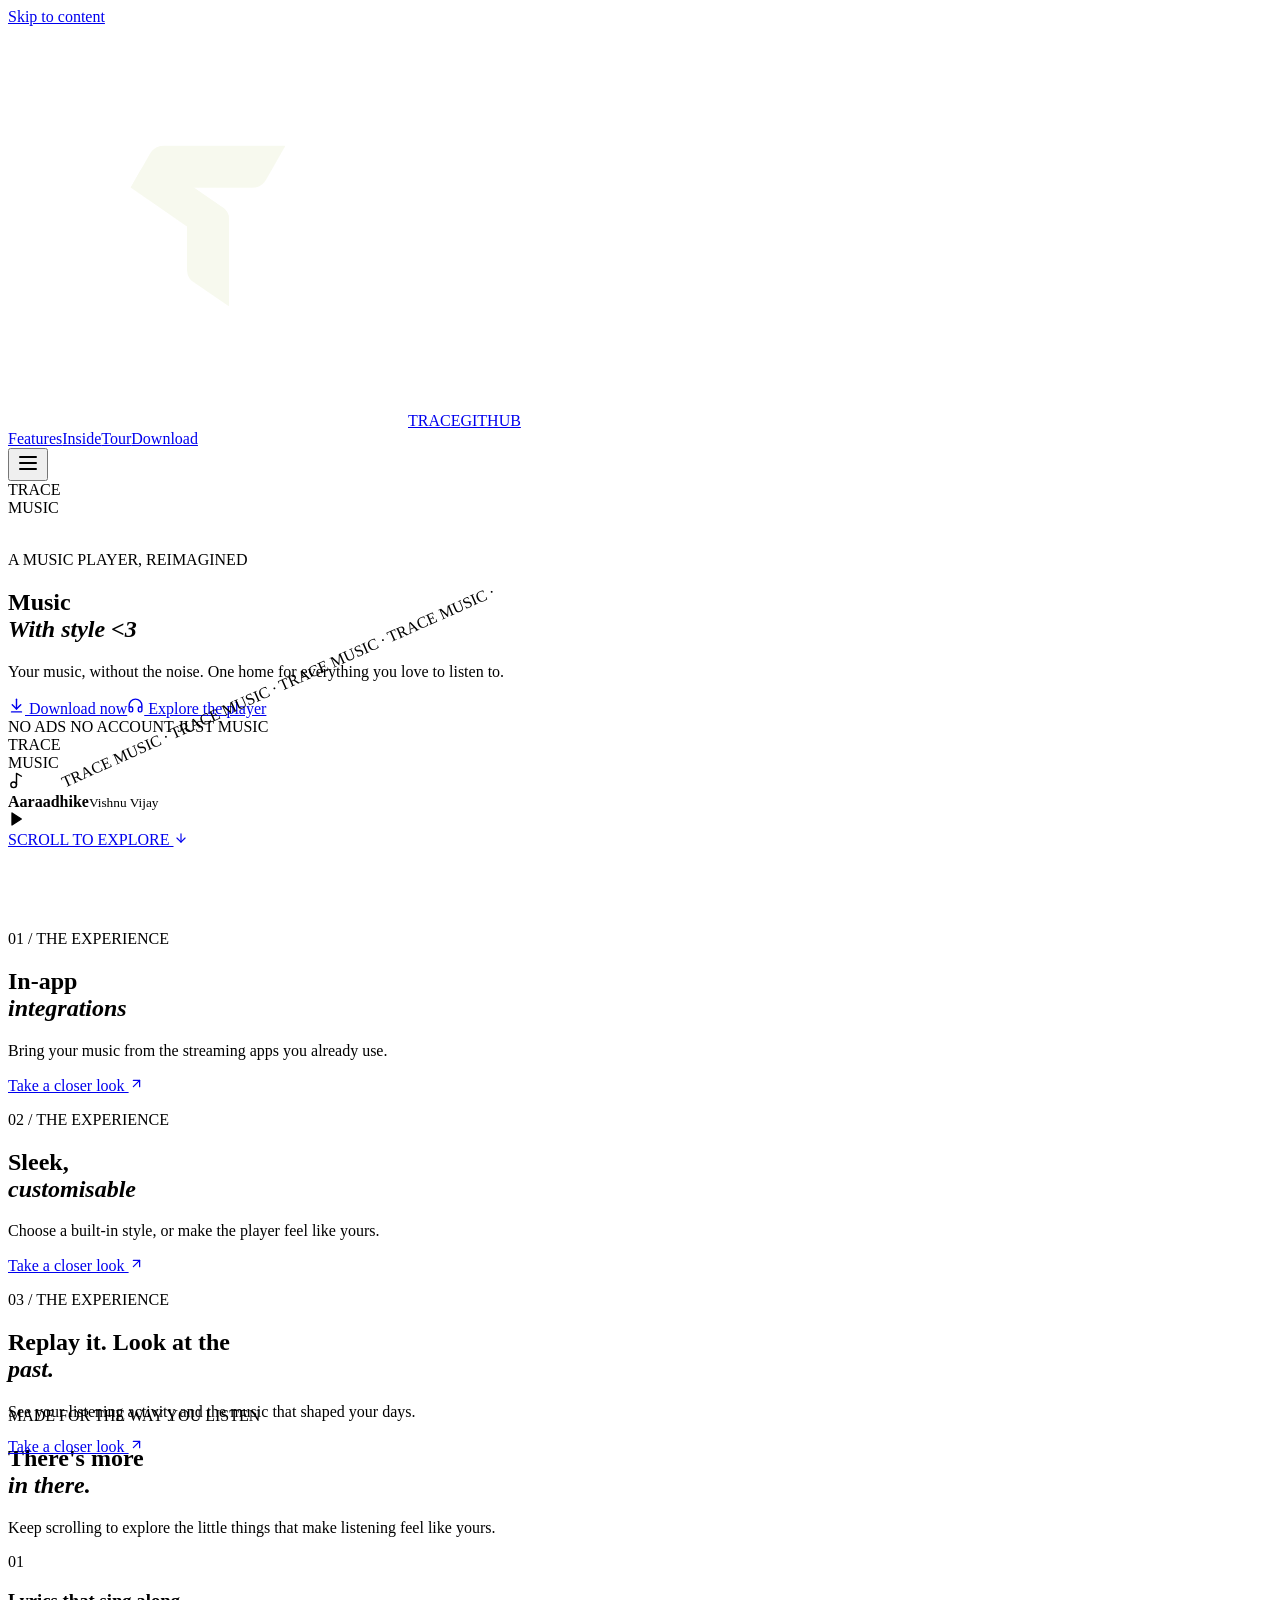
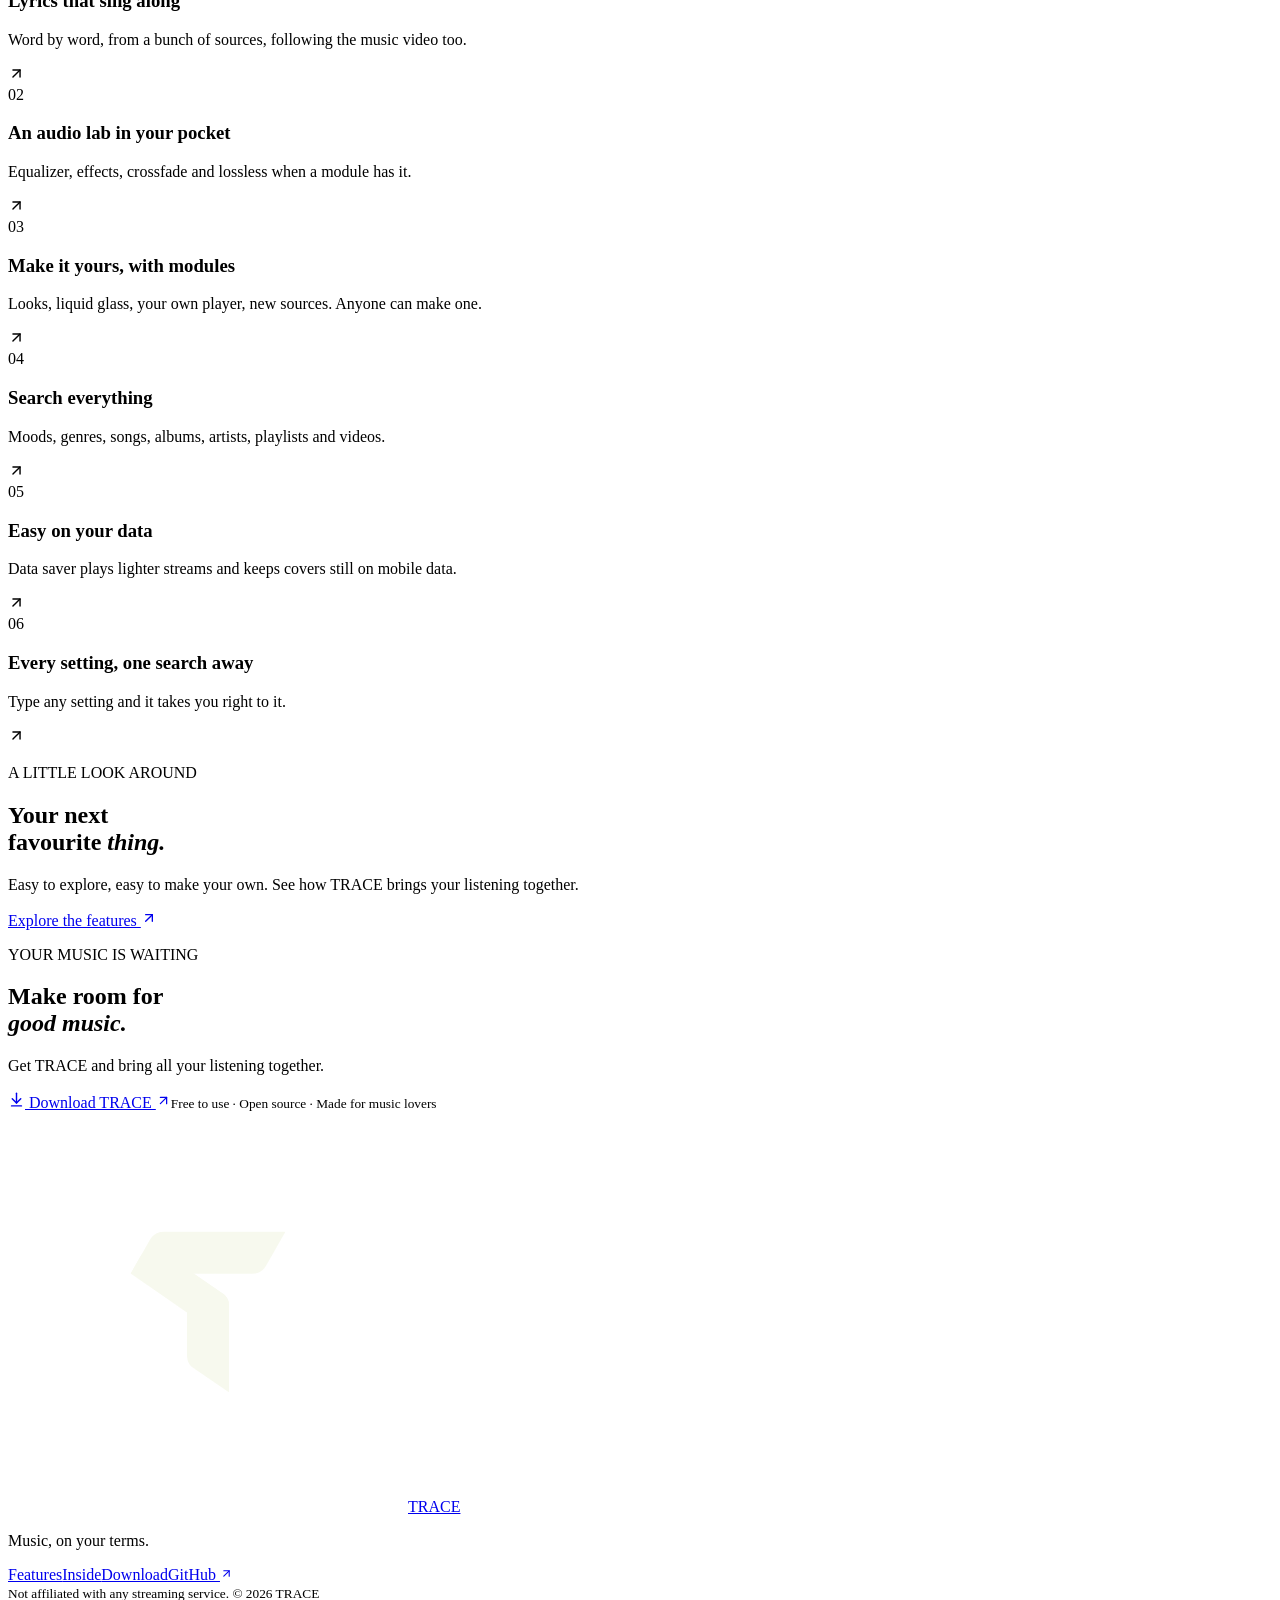
==== commit c5f0b1bb: "Rename to tracemusic.github.io with basePath" ====
--- a/index.html
+++ b/index.html
@@ -1 +1 @@
-<!DOCTYPE html><html lang="en" class="playfair_display_dc3b86c2-module__wRxeBG__variable geist_mono_d6617093-module__z61v7q__variable"><head><meta charSet="utf-8"/><meta name="viewport" content="width=device-width, initial-scale=1"/><link rel="preload" href="/_next/static/media/2a65768255d6b625-s.p.3u4lli0-axodc.woff2" as="font" crossorigin="" type="font/woff2"/><link rel="preload" href="/_next/static/media/797e433ab948586e-s.p.0r6juujl39pe6.woff2" as="font" crossorigin="" type="font/woff2"/><link rel="stylesheet" href="/_next/static/chunks/12amr-16kgyfi.css" data-precedence="next"/><link rel="stylesheet" href="/_next/static/chunks/2tm8vta986kli.css" data-precedence="next"/><link rel="preload" as="script" fetchPriority="low" href="/_next/static/chunks/3s6nzrbk-8mnv.js"/><script src="/_next/static/chunks/0y-dctk-kmqss.js" async=""></script><script src="/_next/static/chunks/196x_tfexoucg.js" async=""></script><script src="/_next/static/chunks/03id_cqkhol3h.js" async=""></script><script src="/_next/static/chunks/turbopack-2yp0uoc0eys8f.js" async=""></script><script src="/_next/static/chunks/3rsbw8amu_5hm.js" async=""></script><script src="/_next/static/chunks/1bv3zao4lr8ai.js" async=""></script><meta name="next-size-adjust" content=""/><meta name="theme-color" content="#090a0c"/><title>TRACE — Music, with style</title><meta name="description" content="Your music, without the noise. TRACE brings your listening together in one customisable music player."/><meta name="generator" content="v0.app"/><meta property="og:title" content="TRACE — Music, with style"/><meta property="og:description" content="Your music, without the noise. One home for everything you love to listen to."/><meta property="og:type" content="website"/><meta name="twitter:card" content="summary"/><meta name="twitter:title" content="TRACE — Music, with style"/><meta name="twitter:description" content="Your music, without the noise. One home for everything you love to listen to."/><link rel="icon" href="/trace-logo.png"/><link rel="apple-touch-icon" href="/trace-logo.png"/><script src="/_next/static/chunks/0cz1d0mv5g_q7.js" noModule=""></script></head><body class="font-sans antialiased"><div hidden=""><!--$--><!--/$--></div><a class="skip-link" href="#main-content">Skip to content</a><div class="trace-site"><div class="trace-grid" aria-hidden="true"></div><header class="trace-header"><nav class="trace-nav" aria-label="Main navigation"><a class="trace-brand" href="#home"><span class="trace-logo"><img alt="" loading="lazy" width="400" height="400" decoding="async" data-nimg="1" style="color:transparent" src="/trace-logo.png"/></span>TRACE</a><span class="trace-divider"></span><a class="github-link" href="https://github.com/tracezer/Trace">GITHUB</a><div class="desktop-links"><a href="#features">Features</a><a href="#more">Inside</a><a href="#tour">Tour</a><a href="https://github.com/tracezer/Trace/releases/download/v3.0.4/TRACE-3.0.4.apk">Download</a></div><button class="mobile-menu" aria-label="Open menu" aria-expanded="false"><svg xmlns="http://www.w3.org/2000/svg" width="24" height="24" viewBox="0 0 24 24" fill="none" stroke="currentColor" stroke-width="2" stroke-linecap="round" stroke-linejoin="round" class="lucide lucide-menu"><line x1="4" x2="20" y1="12" y2="12"></line><line x1="4" x2="20" y1="6" y2="6"></line><line x1="4" x2="20" y1="18" y2="18"></line></svg></button></nav></header><main id="main-content"><section class="trace-hero" id="home"><div class="hero-wordmark" aria-hidden="true" style="transform:none">TRACE<br/>MUSIC</div><div class="hero-ring" aria-hidden="true" style="transform:rotate(-24deg)">TRACE MUSIC · TRACE MUSIC · TRACE MUSIC · TRACE MUSIC ·</div><div class="hero-inner"><div class="hero-copy" style="transform:none"><p class="trace-eyebrow"><span></span> A MUSIC PLAYER, REIMAGINED</p><h1><span>Music</span><br/><em>With style &lt;3</em></h1><p class="hero-description">Your music, without the noise. One home for everything you love to listen to.</p><div class="hero-actions"><a class="trace-button primary" href="https://github.com/tracezer/Trace/releases/download/v3.0.4/TRACE-3.0.4.apk"><svg xmlns="http://www.w3.org/2000/svg" width="17" height="17" viewBox="0 0 24 24" fill="none" stroke="currentColor" stroke-width="2" stroke-linecap="round" stroke-linejoin="round" class="lucide lucide-arrow-down-to-line"><path d="M12 17V3"></path><path d="m6 11 6 6 6-6"></path><path d="M19 21H5"></path></svg> Download now</a><a class="trace-button secondary" href="#more"><svg xmlns="http://www.w3.org/2000/svg" width="17" height="17" viewBox="0 0 24 24" fill="none" stroke="currentColor" stroke-width="2" stroke-linecap="round" stroke-linejoin="round" class="lucide lucide-headphones"><path d="M3 14h3a2 2 0 0 1 2 2v3a2 2 0 0 1-2 2H5a2 2 0 0 1-2-2v-7a9 9 0 0 1 18 0v7a2 2 0 0 1-2 2h-1a2 2 0 0 1-2-2v-3a2 2 0 0 1 2-2h3"></path></svg> Explore the player</a></div><div class="hero-meta"><span>NO ADS</span><i></i> <span>NO ACCOUNT</span><i></i> <span>JUST MUSIC</span></div></div><div class="hero-visual" style="transform:none"><div class="hero-halo"></div><div class="hero-disc" aria-hidden="true">TRACE<br/>MUSIC</div><div class="hero-phone-stack"><div class="phone-mock"><div class="phone-content" style="position:relative;height:100%;padding:0"><img alt="TRACE player" loading="lazy" decoding="async" data-nimg="fill" style="position:absolute;height:100%;width:100%;left:0;top:0;right:0;bottom:0;object-fit:cover;color:transparent" src="/screens/player.webp"/></div></div><div class="phone-mock"><div class="phone-content" style="position:relative;height:100%;padding:0"><img alt="TRACE home" loading="lazy" decoding="async" data-nimg="fill" style="position:absolute;height:100%;width:100%;left:0;top:0;right:0;bottom:0;object-fit:cover;color:transparent" src="/screens/home.webp"/></div></div></div><div class="floating-player"><div class="float-art"><svg xmlns="http://www.w3.org/2000/svg" width="17" height="17" viewBox="0 0 24 24" fill="none" stroke="currentColor" stroke-width="2" stroke-linecap="round" stroke-linejoin="round" class="lucide lucide-music2"><circle cx="8" cy="18" r="4"></circle><path d="M12 18V2l7 4"></path></svg></div><div><b>Aaraadhike</b><small>Vishnu Vijay</small></div><svg xmlns="http://www.w3.org/2000/svg" width="16" height="16" viewBox="0 0 24 24" fill="currentColor" stroke="currentColor" stroke-width="2" stroke-linecap="round" stroke-linejoin="round" class="lucide lucide-play"><polygon points="6 3 20 12 6 21 6 3"></polygon></svg></div></div></div><a class="scroll-cue" href="#features">SCROLL TO EXPLORE <svg xmlns="http://www.w3.org/2000/svg" width="14" height="14" viewBox="0 0 24 24" fill="none" stroke="currentColor" stroke-width="2" stroke-linecap="round" stroke-linejoin="round" class="lucide lucide-arrow-down"><path d="M12 5v14"></path><path d="m19 12-7 7-7-7"></path></svg></a></section><section class="trace-features" id="features"><article class="feature-panel "><div class="feature-copy" style="transform:translateY(65px)"><p class="trace-eyebrow">01<!-- --> / THE EXPERIENCE</p><h2>In-app<br/><em>integrations</em></h2><p>Bring your music from the streaming apps you already use.</p><a class="text-link" href="#tour">Take a closer look <svg xmlns="http://www.w3.org/2000/svg" width="15" height="15" viewBox="0 0 24 24" fill="none" stroke="currentColor" stroke-width="2" stroke-linecap="round" stroke-linejoin="round" class="lucide lucide-arrow-up-right"><path d="M7 7h10v10"></path><path d="M7 17 17 7"></path></svg></a></div><div class="feature-art"><div class="feature-glow"></div><div style="transform:translateY(110px) rotate(10deg)"><div class="phone-mock"><div class="phone-content" style="position:relative;height:100%;padding:0"><img alt="In-app integrations" loading="lazy" decoding="async" data-nimg="fill" style="position:absolute;height:100%;width:100%;left:0;top:0;right:0;bottom:0;object-fit:cover;color:transparent" src="/screens/integrations.webp"/></div></div></div></div></article><article class="feature-panel reverse"><div class="feature-copy" style="transform:translateY(65px)"><p class="trace-eyebrow">02<!-- --> / THE EXPERIENCE</p><h2>Sleek,<br/><em>customisable</em></h2><p>Choose a built-in style, or make the player feel like yours.</p><a class="text-link" href="#tour">Take a closer look <svg xmlns="http://www.w3.org/2000/svg" width="15" height="15" viewBox="0 0 24 24" fill="none" stroke="currentColor" stroke-width="2" stroke-linecap="round" stroke-linejoin="round" class="lucide lucide-arrow-up-right"><path d="M7 7h10v10"></path><path d="M7 17 17 7"></path></svg></a></div><div class="feature-art"><div class="feature-glow"></div><div style="transform:translateY(110px) rotate(-10deg)"><div class="phone-mock"><div class="phone-content" style="position:relative;height:100%;padding:0"><img alt="Sleek, customisable" loading="lazy" decoding="async" data-nimg="fill" style="position:absolute;height:100%;width:100%;left:0;top:0;right:0;bottom:0;object-fit:cover;color:transparent" src="/screens/custom.webp"/></div></div></div></div></article><article class="feature-panel "><div class="feature-copy" style="transform:translateY(65px)"><p class="trace-eyebrow">03<!-- --> / THE EXPERIENCE</p><h2>Replay it. Look at the<br/><em>past.</em></h2><p>See your listening activity and the music that shaped your days.</p><a class="text-link" href="#tour">Take a closer look <svg xmlns="http://www.w3.org/2000/svg" width="15" height="15" viewBox="0 0 24 24" fill="none" stroke="currentColor" stroke-width="2" stroke-linecap="round" stroke-linejoin="round" class="lucide lucide-arrow-up-right"><path d="M7 7h10v10"></path><path d="M7 17 17 7"></path></svg></a></div><div class="feature-art"><div class="feature-glow"></div><div style="transform:translateY(110px) rotate(10deg)"><div class="phone-mock"><div class="phone-content" style="position:relative;height:100%;padding:0"><img alt="Replay it. Look at the past." loading="lazy" decoding="async" data-nimg="fill" style="position:absolute;height:100%;width:100%;left:0;top:0;right:0;bottom:0;object-fit:cover;color:transparent" src="/screens/recap.webp"/></div></div></div></div></article></section><section class="more-section" id="more" aria-label="More TRACE features"><div class="more-sticky"><div class="more-heading"><div><p class="trace-eyebrow">MADE FOR THE WAY YOU LISTEN</p><h2>There&#x27;s more<br/><em>in there.</em></h2></div><p>Keep scrolling to explore the little things that make listening feel like yours.</p></div><div class="more-track" style="transform:none"><article class="more-card"><div class="card-number">0<!-- -->1</div><h3>Lyrics that sing along</h3><p>Word by word, from a bunch of sources, following the music video too.</p><div class="phone-mock"><div class="phone-content" style="position:relative;height:100%;padding:0"><img alt="Lyrics that sing along" loading="lazy" decoding="async" data-nimg="fill" style="position:absolute;height:100%;width:100%;left:0;top:0;right:0;bottom:0;object-fit:cover;color:transparent" src="/screens/lyrics.webp"/></div></div><span class="card-arrow"><svg xmlns="http://www.w3.org/2000/svg" width="17" height="17" viewBox="0 0 24 24" fill="none" stroke="currentColor" stroke-width="2" stroke-linecap="round" stroke-linejoin="round" class="lucide lucide-arrow-up-right"><path d="M7 7h10v10"></path><path d="M7 17 17 7"></path></svg></span></article><article class="more-card"><div class="card-number">0<!-- -->2</div><h3>An audio lab in your pocket</h3><p>Equalizer, effects, crossfade and lossless when a module has it.</p><div class="phone-mock"><div class="phone-content" style="position:relative;height:100%;padding:0"><img alt="An audio lab in your pocket" loading="lazy" decoding="async" data-nimg="fill" style="position:absolute;height:100%;width:100%;left:0;top:0;right:0;bottom:0;object-fit:cover;color:transparent" src="/screens/audio.webp"/></div></div><span class="card-arrow"><svg xmlns="http://www.w3.org/2000/svg" width="17" height="17" viewBox="0 0 24 24" fill="none" stroke="currentColor" stroke-width="2" stroke-linecap="round" stroke-linejoin="round" class="lucide lucide-arrow-up-right"><path d="M7 7h10v10"></path><path d="M7 17 17 7"></path></svg></span></article><article class="more-card"><div class="card-number">0<!-- -->3</div><h3>Make it yours, with modules</h3><p>Looks, liquid glass, your own player, new sources. Anyone can make one.</p><div class="phone-mock"><div class="phone-content" style="position:relative;height:100%;padding:0"><img alt="Make it yours, with modules" loading="lazy" decoding="async" data-nimg="fill" style="position:absolute;height:100%;width:100%;left:0;top:0;right:0;bottom:0;object-fit:cover;color:transparent" src="/screens/modules.webp"/></div></div><span class="card-arrow"><svg xmlns="http://www.w3.org/2000/svg" width="17" height="17" viewBox="0 0 24 24" fill="none" stroke="currentColor" stroke-width="2" stroke-linecap="round" stroke-linejoin="round" class="lucide lucide-arrow-up-right"><path d="M7 7h10v10"></path><path d="M7 17 17 7"></path></svg></span></article><article class="more-card"><div class="card-number">0<!-- -->4</div><h3>Search everything</h3><p>Moods, genres, songs, albums, artists, playlists and videos.</p><div class="phone-mock"><div class="phone-content" style="position:relative;height:100%;padding:0"><img alt="Search everything" loading="lazy" decoding="async" data-nimg="fill" style="position:absolute;height:100%;width:100%;left:0;top:0;right:0;bottom:0;object-fit:cover;color:transparent" src="/screens/search.webp"/></div></div><span class="card-arrow"><svg xmlns="http://www.w3.org/2000/svg" width="17" height="17" viewBox="0 0 24 24" fill="none" stroke="currentColor" stroke-width="2" stroke-linecap="round" stroke-linejoin="round" class="lucide lucide-arrow-up-right"><path d="M7 7h10v10"></path><path d="M7 17 17 7"></path></svg></span></article><article class="more-card"><div class="card-number">0<!-- -->5</div><h3>Easy on your data</h3><p>Data saver plays lighter streams and keeps covers still on mobile data.</p><div class="phone-mock"><div class="phone-content" style="position:relative;height:100%;padding:0"><img alt="Easy on your data" loading="lazy" decoding="async" data-nimg="fill" style="position:absolute;height:100%;width:100%;left:0;top:0;right:0;bottom:0;object-fit:cover;color:transparent" src="/screens/data.webp"/></div></div><span class="card-arrow"><svg xmlns="http://www.w3.org/2000/svg" width="17" height="17" viewBox="0 0 24 24" fill="none" stroke="currentColor" stroke-width="2" stroke-linecap="round" stroke-linejoin="round" class="lucide lucide-arrow-up-right"><path d="M7 7h10v10"></path><path d="M7 17 17 7"></path></svg></span></article><article class="more-card"><div class="card-number">0<!-- -->6</div><h3>Every setting, one search away</h3><p>Type any setting and it takes you right to it.</p><div class="phone-mock"><div class="phone-content" style="position:relative;height:100%;padding:0"><img alt="Every setting, one search away" loading="lazy" decoding="async" data-nimg="fill" style="position:absolute;height:100%;width:100%;left:0;top:0;right:0;bottom:0;object-fit:cover;color:transparent" src="/screens/settings.webp"/></div></div><span class="card-arrow"><svg xmlns="http://www.w3.org/2000/svg" width="17" height="17" viewBox="0 0 24 24" fill="none" stroke="currentColor" stroke-width="2" stroke-linecap="round" stroke-linejoin="round" class="lucide lucide-arrow-up-right"><path d="M7 7h10v10"></path><path d="M7 17 17 7"></path></svg></span></article></div><div class="rail-progress"><span></span><span></span><span></span><span></span><span></span><span></span></div></div></section><section class="tour-section" id="tour"><div class="tour-copy"><p class="trace-eyebrow">A LITTLE LOOK AROUND</p><h2>Your next<br/>favourite <em>thing.</em></h2><p>Easy to explore, easy to make your own. See how TRACE brings your listening together.</p><a class="trace-button secondary" href="#features">Explore the features <svg xmlns="http://www.w3.org/2000/svg" width="16" height="16" viewBox="0 0 24 24" fill="none" stroke="currentColor" stroke-width="2" stroke-linecap="round" stroke-linejoin="round" class="lucide lucide-arrow-up-right"><path d="M7 7h10v10"></path><path d="M7 17 17 7"></path></svg></a></div><div class="tour-phone"><div class="phone-mock"><div class="phone-content" style="position:relative;height:100%;padding:0"><img alt="TRACE player" loading="lazy" decoding="async" data-nimg="fill" style="position:absolute;height:100%;width:100%;left:0;top:0;right:0;bottom:0;object-fit:cover;color:transparent" src="/screens/player.webp"/></div></div></div><div class="tour-dots"><span class="active"></span><span></span><span></span><span></span></div></section><section class="download-section" id="download"><div class="download-orbit"></div><p class="trace-eyebrow">YOUR MUSIC IS WAITING</p><h2>Make room for<br/><em>good music.</em></h2><p>Get TRACE and bring all your listening together.</p><a class="trace-button dark-button" href="https://github.com/tracezer/Trace/releases/download/v3.0.4/TRACE-3.0.4.apk"><svg xmlns="http://www.w3.org/2000/svg" width="17" height="17" viewBox="0 0 24 24" fill="none" stroke="currentColor" stroke-width="2" stroke-linecap="round" stroke-linejoin="round" class="lucide lucide-arrow-down-to-line"><path d="M12 17V3"></path><path d="m6 11 6 6 6-6"></path><path d="M19 21H5"></path></svg> Download TRACE <svg xmlns="http://www.w3.org/2000/svg" width="15" height="15" viewBox="0 0 24 24" fill="none" stroke="currentColor" stroke-width="2" stroke-linecap="round" stroke-linejoin="round" class="lucide lucide-arrow-up-right"><path d="M7 7h10v10"></path><path d="M7 17 17 7"></path></svg></a><small>Free to use · Open source · Made for music lovers</small></section></main><footer class="trace-footer"><a class="trace-brand" href="#home"><span class="trace-logo"><img alt="" loading="lazy" width="400" height="400" decoding="async" data-nimg="1" style="color:transparent" src="/trace-logo.png"/></span>TRACE</a><p>Music, on your terms.</p><div><a href="#features">Features</a><a href="#more">Inside</a><a href="https://github.com/tracezer/Trace/releases/download/v3.0.4/TRACE-3.0.4.apk">Download</a><a href="https://github.com/tracezer/Trace">GitHub <svg xmlns="http://www.w3.org/2000/svg" width="13" height="13" viewBox="0 0 24 24" fill="none" stroke="currentColor" stroke-width="2" stroke-linecap="round" stroke-linejoin="round" class="lucide lucide-arrow-up-right"><path d="M7 7h10v10"></path><path d="M7 17 17 7"></path></svg></a></div><small>Not affiliated with any streaming service. © 2026 TRACE</small></footer></div><!--$--><!--/$--><!--$!--><template data-dgst="BAILOUT_TO_CLIENT_SIDE_RENDERING"></template><!--/$--><script src="/_next/static/chunks/3s6nzrbk-8mnv.js" id="_R_" async=""></script><script>(self.__next_f=self.__next_f||[]).push([0])</script><script>self.__next_f.push([1,"1:\"$Sreact.fragment\"\n2:I[39756,[\"/_next/static/chunks/3rsbw8amu_5hm.js\"],\"default\"]\n3:I[37457,[\"/_next/static/chunks/3rsbw8amu_5hm.js\"],\"default\"]\n4:I[2355,[\"/_next/static/chunks/3rsbw8amu_5hm.js\"],\"Analytics\"]\n5:I[4601,[\"/_next/static/chunks/3rsbw8amu_5hm.js\",\"/_next/static/chunks/1bv3zao4lr8ai.js\"],\"TraceSite\"]\n6:I[97367,[\"/_next/static/chunks/3rsbw8amu_5hm.js\"],\"OutletBoundary\"]\n7:\"$Sreact.suspense\"\n9:I[97367,[\"/_next/static/chunks/3rsbw8amu_5hm.js\"],\"ViewportBoundary\"]\nb:I[97367,[\"/_next/static/chunks/3rsbw8amu_5hm.js\"],\"MetadataBoundary\"]\nd:I[68027,[\"/_next/static/chunks/3rsbw8amu_5hm.js\"],\"default\",1]\n:HL[\"/_next/static/chunks/12amr-16kgyfi.css\",\"style\"]\n:HL[\"/_next/static/chunks/2tm8vta986kli.css\",\"style\"]\n:HL[\"/_next/static/media/2a65768255d6b625-s.p.3u4lli0-axodc.woff2\",\"font\",{\"crossOrigin\":\"\",\"type\":\"font/woff2\"}]\n:HL[\"/_next/static/media/797e433ab948586e-s.p.0r6juujl39pe6.woff2\",\"font\",{\"crossOrigin\":\"\",\"type\":\"font/woff2\"}]\n"])</script><script>self.__next_f.push([1,"0:{\"P\":null,\"c\":[\"\",\"\"],\"q\":\"\",\"i\":false,\"f\":[[[\"\",{\"children\":[\"__PAGE__\",{},\"$undefined\",\"$undefined\",4608]},\"$undefined\",\"$undefined\",4624],[[\"$\",\"$1\",\"c\",{\"children\":[[[\"$\",\"link\",\"0\",{\"rel\":\"stylesheet\",\"href\":\"/_next/static/chunks/12amr-16kgyfi.css\",\"precedence\":\"next\",\"crossOrigin\":\"$undefined\",\"nonce\":\"$undefined\"}],[\"$\",\"link\",\"1\",{\"rel\":\"stylesheet\",\"href\":\"/_next/static/chunks/2tm8vta986kli.css\",\"precedence\":\"next\",\"crossOrigin\":\"$undefined\",\"nonce\":\"$undefined\"}],[\"$\",\"script\",\"script-0\",{\"src\":\"/_next/static/chunks/3rsbw8amu_5hm.js\",\"async\":true,\"nonce\":\"$undefined\"}]],[\"$\",\"html\",null,{\"lang\":\"en\",\"className\":\"playfair_display_dc3b86c2-module__wRxeBG__variable geist_mono_d6617093-module__z61v7q__variable\",\"children\":[\"$\",\"body\",null,{\"className\":\"font-sans antialiased\",\"children\":[[\"$\",\"a\",null,{\"className\":\"skip-link\",\"href\":\"#main-content\",\"children\":\"Skip to content\"}],[\"$\",\"$L2\",null,{\"parallelRouterKey\":\"children\",\"error\":\"$undefined\",\"errorStyles\":\"$undefined\",\"errorScripts\":\"$undefined\",\"template\":[\"$\",\"$L3\",null,{}],\"templateStyles\":\"$undefined\",\"templateScripts\":\"$undefined\",\"notFound\":[[[\"$\",\"title\",null,{\"children\":\"404: This page could not be found.\"}],[\"$\",\"div\",null,{\"style\":{\"fontFamily\":\"system-ui,\\\"Segoe UI\\\",Roboto,Helvetica,Arial,sans-serif,\\\"Apple Color Emoji\\\",\\\"Segoe UI Emoji\\\"\",\"height\":\"100vh\",\"textAlign\":\"center\",\"display\":\"flex\",\"flexDirection\":\"column\",\"alignItems\":\"center\",\"justifyContent\":\"center\"},\"children\":[\"$\",\"div\",null,{\"children\":[[\"$\",\"style\",null,{\"dangerouslySetInnerHTML\":{\"__html\":\"body{color:#000;background:#fff;margin:0}.next-error-h1{border-right:1px solid rgba(0,0,0,.3)}@media (prefers-color-scheme:dark){body{color:#fff;background:#000}.next-error-h1{border-right:1px solid rgba(255,255,255,.3)}}\"}}],[\"$\",\"h1\",null,{\"className\":\"next-error-h1\",\"style\":{\"display\":\"inline-block\",\"margin\":\"0 20px 0 0\",\"padding\":\"0 23px 0 0\",\"fontSize\":24,\"fontWeight\":500,\"verticalAlign\":\"top\",\"lineHeight\":\"49px\"},\"children\":404}],[\"$\",\"div\",null,{\"style\":{\"display\":\"inline-block\"},\"children\":[\"$\",\"h2\",null,{\"style\":{\"fontSize\":14,\"fontWeight\":400,\"lineHeight\":\"49px\",\"margin\":0},\"children\":\"This page could not be found.\"}]}]]}]}]],[]],\"forbidden\":\"$undefined\",\"unauthorized\":\"$undefined\"}],[\"$\",\"$L4\",null,{}]]}]}]]}],{\"children\":[[\"$\",\"$1\",\"c\",{\"children\":[[\"$\",\"$L5\",null,{}],[[\"$\",\"script\",\"script-0\",{\"src\":\"/_next/static/chunks/1bv3zao4lr8ai.js\",\"async\":true,\"nonce\":\"$undefined\"}]],[\"$\",\"$L6\",null,{\"children\":[\"$\",\"$7\",null,{\"name\":\"Next.MetadataOutlet\",\"children\":\"$@8\"}]}]]}],{},null,false,null]},null,false,null],[\"$\",\"$1\",\"h\",{\"children\":[null,[\"$\",\"$L9\",null,{\"children\":\"$La\"}],[\"$\",\"div\",null,{\"hidden\":true,\"children\":[\"$\",\"$Lb\",null,{\"children\":[\"$\",\"$7\",null,{\"name\":\"Next.Metadata\",\"children\":\"$Lc\"}]}]}],[\"$\",\"meta\",null,{\"name\":\"next-size-adjust\",\"content\":\"\"}]]}],false]],\"m\":\"$undefined\",\"G\":[\"$d\",[[\"$\",\"link\",\"0\",{\"rel\":\"stylesheet\",\"href\":\"/_next/static/chunks/12amr-16kgyfi.css\",\"precedence\":\"next\",\"crossOrigin\":\"$undefined\",\"nonce\":\"$undefined\"}],[\"$\",\"link\",\"1\",{\"rel\":\"stylesheet\",\"href\":\"/_next/static/chunks/2tm8vta986kli.css\",\"precedence\":\"next\",\"crossOrigin\":\"$undefined\",\"nonce\":\"$undefined\"}]]],\"S\":true,\"h\":null,\"r\":\"$undefined\",\"s\":\"$undefined\",\"a\":\"$undefined\",\"l\":\"$undefined\",\"p\":\"$undefined\",\"d\":\"$undefined\",\"b\":\"3UR07xyXbSgFtJev98yV_\"}\n"])</script><script>self.__next_f.push([1,"a:[[\"$\",\"meta\",\"0\",{\"charSet\":\"utf-8\"}],[\"$\",\"meta\",\"1\",{\"name\":\"viewport\",\"content\":\"width=device-width, initial-scale=1\"}],[\"$\",\"meta\",\"2\",{\"name\":\"theme-color\",\"content\":\"#090a0c\"}]]\n"])</script><script>self.__next_f.push([1,"e:I[27201,[\"/_next/static/chunks/3rsbw8amu_5hm.js\"],\"IconMark\"]\n8:null\nc:[[\"$\",\"title\",\"0\",{\"children\":\"TRACE — Music, with style\"}],[\"$\",\"meta\",\"1\",{\"name\":\"description\",\"content\":\"Your music, without the noise. TRACE brings your listening together in one customisable music player.\"}],[\"$\",\"meta\",\"2\",{\"name\":\"generator\",\"content\":\"v0.app\"}],[\"$\",\"meta\",\"3\",{\"property\":\"og:title\",\"content\":\"TRACE — Music, with style\"}],[\"$\",\"meta\",\"4\",{\"property\":\"og:description\",\"content\":\"Your music, without the noise. One home for everything you love to listen to.\"}],[\"$\",\"meta\",\"5\",{\"property\":\"og:type\",\"content\":\"website\"}],[\"$\",\"meta\",\"6\",{\"name\":\"twitter:card\",\"content\":\"summary\"}],[\"$\",\"meta\",\"7\",{\"name\":\"twitter:title\",\"content\":\"TRACE — Music, with style\"}],[\"$\",\"meta\",\"8\",{\"name\":\"twitter:description\",\"content\":\"Your music, without the noise. One home for everything you love to listen to.\"}],[\"$\",\"link\",\"9\",{\"rel\":\"icon\",\"href\":\"/trace-logo.png\"}],[\"$\",\"link\",\"10\",{\"rel\":\"apple-touch-icon\",\"href\":\"/trace-logo.png\"}],[\"$\",\"$Le\",\"11\",{}]]\n"])</script></body></html>+<!DOCTYPE html><html lang="en" class="playfair_display_dc3b86c2-module__wRxeBG__variable geist_mono_d6617093-module__z61v7q__variable"><head><meta charSet="utf-8"/><meta name="viewport" content="width=device-width, initial-scale=1"/><link rel="preload" href="/tracemusic.github.io/_next/static/media/2a65768255d6b625-s.p.3u4lli0-axodc.woff2" as="font" crossorigin="" type="font/woff2"/><link rel="preload" href="/tracemusic.github.io/_next/static/media/797e433ab948586e-s.p.0r6juujl39pe6.woff2" as="font" crossorigin="" type="font/woff2"/><link rel="stylesheet" href="/tracemusic.github.io/_next/static/chunks/12amr-16kgyfi.css" data-precedence="next"/><link rel="stylesheet" href="/tracemusic.github.io/_next/static/chunks/0a7duw88q2w8k.css" data-precedence="next"/><link rel="preload" as="script" fetchPriority="low" href="/tracemusic.github.io/_next/static/chunks/3s6nzrbk-8mnv.js"/><script src="/tracemusic.github.io/_next/static/chunks/0y-dctk-kmqss.js" async=""></script><script src="/tracemusic.github.io/_next/static/chunks/196x_tfexoucg.js" async=""></script><script src="/tracemusic.github.io/_next/static/chunks/0mq7qdvg2_56g.js" async=""></script><script src="/tracemusic.github.io/_next/static/chunks/turbopack-3dl1io87fc07_.js" async=""></script><script src="/tracemusic.github.io/_next/static/chunks/3rsbw8amu_5hm.js" async=""></script><script src="/tracemusic.github.io/_next/static/chunks/14nj-04c1tkbx.js" async=""></script><meta name="next-size-adjust" content=""/><meta name="theme-color" content="#090a0c"/><title>TRACE — Music, with style</title><meta name="description" content="Your music, without the noise. TRACE brings your listening together in one customisable music player."/><meta name="generator" content="v0.app"/><meta property="og:title" content="TRACE — Music, with style"/><meta property="og:description" content="Your music, without the noise. One home for everything you love to listen to."/><meta property="og:type" content="website"/><meta name="twitter:card" content="summary"/><meta name="twitter:title" content="TRACE — Music, with style"/><meta name="twitter:description" content="Your music, without the noise. One home for everything you love to listen to."/><link rel="icon" href="/trace-logo.png"/><link rel="apple-touch-icon" href="/trace-logo.png"/><script src="/tracemusic.github.io/_next/static/chunks/0cz1d0mv5g_q7.js" noModule=""></script></head><body class="font-sans antialiased"><div hidden=""><!--$--><!--/$--></div><a class="skip-link" href="#main-content">Skip to content</a><div class="trace-site"><div class="trace-grid" aria-hidden="true"></div><header class="trace-header"><nav class="trace-nav" aria-label="Main navigation"><a class="trace-brand" href="#home"><span class="trace-logo"><img alt="" loading="lazy" width="400" height="400" decoding="async" data-nimg="1" style="color:transparent" src="/trace-logo.png"/></span>TRACE</a><span class="trace-divider"></span><a class="github-link" href="https://github.com/tracezer/Trace">GITHUB</a><div class="desktop-links"><a href="#features">Features</a><a href="#more">Inside</a><a href="#tour">Tour</a><a href="https://github.com/tracezer/Trace/releases/download/v3.0.4/TRACE-3.0.4.apk">Download</a></div><button class="mobile-menu" aria-label="Open menu" aria-expanded="false"><svg xmlns="http://www.w3.org/2000/svg" width="24" height="24" viewBox="0 0 24 24" fill="none" stroke="currentColor" stroke-width="2" stroke-linecap="round" stroke-linejoin="round" class="lucide lucide-menu"><line x1="4" x2="20" y1="12" y2="12"></line><line x1="4" x2="20" y1="6" y2="6"></line><line x1="4" x2="20" y1="18" y2="18"></line></svg></button></nav></header><main id="main-content"><section class="trace-hero" id="home"><div class="hero-wordmark" aria-hidden="true" style="transform:none">TRACE<br/>MUSIC</div><div class="hero-ring" aria-hidden="true" style="transform:rotate(-24deg)">TRACE MUSIC · TRACE MUSIC · TRACE MUSIC · TRACE MUSIC ·</div><div class="hero-inner"><div class="hero-copy" style="transform:none"><p class="trace-eyebrow"><span></span> A MUSIC PLAYER, REIMAGINED</p><h1><span>Music</span><br/><em>With style &lt;3</em></h1><p class="hero-description">Your music, without the noise. One home for everything you love to listen to.</p><div class="hero-actions"><a class="trace-button primary" href="https://github.com/tracezer/Trace/releases/download/v3.0.4/TRACE-3.0.4.apk"><svg xmlns="http://www.w3.org/2000/svg" width="17" height="17" viewBox="0 0 24 24" fill="none" stroke="currentColor" stroke-width="2" stroke-linecap="round" stroke-linejoin="round" class="lucide lucide-arrow-down-to-line"><path d="M12 17V3"></path><path d="m6 11 6 6 6-6"></path><path d="M19 21H5"></path></svg> Download now</a><a class="trace-button secondary" href="#more"><svg xmlns="http://www.w3.org/2000/svg" width="17" height="17" viewBox="0 0 24 24" fill="none" stroke="currentColor" stroke-width="2" stroke-linecap="round" stroke-linejoin="round" class="lucide lucide-headphones"><path d="M3 14h3a2 2 0 0 1 2 2v3a2 2 0 0 1-2 2H5a2 2 0 0 1-2-2v-7a9 9 0 0 1 18 0v7a2 2 0 0 1-2 2h-1a2 2 0 0 1-2-2v-3a2 2 0 0 1 2-2h3"></path></svg> Explore the player</a></div><div class="hero-meta"><span>NO ADS</span><i></i> <span>NO ACCOUNT</span><i></i> <span>JUST MUSIC</span></div></div><div class="hero-visual" style="transform:none"><div class="hero-halo"></div><div class="hero-disc" aria-hidden="true">TRACE<br/>MUSIC</div><div class="hero-phone-stack"><div class="phone-mock"><span class="phone-island" aria-hidden="true"></span><div class="phone-content" style="position:relative;height:100%;padding:0"><img alt="TRACE player" loading="lazy" decoding="async" data-nimg="fill" style="position:absolute;height:100%;width:100%;left:0;top:0;right:0;bottom:0;object-fit:cover;object-position:center center;color:transparent" src="/tracemusic.github.io/screens/player.webp"/></div></div><div class="phone-mock"><span class="phone-island" aria-hidden="true"></span><div class="phone-content" style="position:relative;height:100%;padding:0"><img alt="TRACE home" loading="lazy" decoding="async" data-nimg="fill" style="position:absolute;height:100%;width:100%;left:0;top:0;right:0;bottom:0;object-fit:cover;object-position:center center;color:transparent" src="/tracemusic.github.io/screens/home.webp"/></div></div></div><div class="floating-player"><div class="float-art"><svg xmlns="http://www.w3.org/2000/svg" width="17" height="17" viewBox="0 0 24 24" fill="none" stroke="currentColor" stroke-width="2" stroke-linecap="round" stroke-linejoin="round" class="lucide lucide-music2"><circle cx="8" cy="18" r="4"></circle><path d="M12 18V2l7 4"></path></svg></div><div><b>Aaraadhike</b><small>Vishnu Vijay</small></div><svg xmlns="http://www.w3.org/2000/svg" width="16" height="16" viewBox="0 0 24 24" fill="currentColor" stroke="currentColor" stroke-width="2" stroke-linecap="round" stroke-linejoin="round" class="lucide lucide-play"><polygon points="6 3 20 12 6 21 6 3"></polygon></svg></div></div></div><a class="scroll-cue" href="#features">SCROLL TO EXPLORE <svg xmlns="http://www.w3.org/2000/svg" width="14" height="14" viewBox="0 0 24 24" fill="none" stroke="currentColor" stroke-width="2" stroke-linecap="round" stroke-linejoin="round" class="lucide lucide-arrow-down"><path d="M12 5v14"></path><path d="m19 12-7 7-7-7"></path></svg></a></section><section class="trace-features" id="features"><article class="feature-panel "><div class="feature-copy" style="transform:translateY(65px)"><p class="trace-eyebrow">01<!-- --> / THE EXPERIENCE</p><h2>In-app<br/><em>integrations</em></h2><p>Bring your music from the streaming apps you already use.</p><a class="text-link" href="#tour">Take a closer look <svg xmlns="http://www.w3.org/2000/svg" width="15" height="15" viewBox="0 0 24 24" fill="none" stroke="currentColor" stroke-width="2" stroke-linecap="round" stroke-linejoin="round" class="lucide lucide-arrow-up-right"><path d="M7 7h10v10"></path><path d="M7 17 17 7"></path></svg></a></div><div class="feature-art"><div class="feature-glow"></div><div style="transform:translateY(110px) rotate(10deg)"><div class="phone-mock"><span class="phone-island" aria-hidden="true"></span><div class="phone-content" style="position:relative;height:100%;padding:0"><img alt="In-app integrations" loading="lazy" decoding="async" data-nimg="fill" style="position:absolute;height:100%;width:100%;left:0;top:0;right:0;bottom:0;object-fit:cover;object-position:center center;color:transparent" src="/tracemusic.github.io/screens/integrations.webp"/></div></div></div></div></article><article class="feature-panel reverse"><div class="feature-copy" style="transform:translateY(65px)"><p class="trace-eyebrow">02<!-- --> / THE EXPERIENCE</p><h2>Sleek,<br/><em>customisable</em></h2><p>Choose a built-in style, or make the player feel like yours.</p><a class="text-link" href="#tour">Take a closer look <svg xmlns="http://www.w3.org/2000/svg" width="15" height="15" viewBox="0 0 24 24" fill="none" stroke="currentColor" stroke-width="2" stroke-linecap="round" stroke-linejoin="round" class="lucide lucide-arrow-up-right"><path d="M7 7h10v10"></path><path d="M7 17 17 7"></path></svg></a></div><div class="feature-art"><div class="feature-glow"></div><div style="transform:translateY(110px) rotate(-10deg)"><div class="phone-mock"><span class="phone-island" aria-hidden="true"></span><div class="phone-content" style="position:relative;height:100%;padding:0"><img alt="Sleek, customisable" loading="lazy" decoding="async" data-nimg="fill" style="position:absolute;height:100%;width:100%;left:0;top:0;right:0;bottom:0;object-fit:cover;object-position:center center;color:transparent" src="/tracemusic.github.io/screens/custom.webp"/></div></div></div></div></article><article class="feature-panel "><div class="feature-copy" style="transform:translateY(65px)"><p class="trace-eyebrow">03<!-- --> / THE EXPERIENCE</p><h2>Replay it. Look at the<br/><em>past.</em></h2><p>See your listening activity and the music that shaped your days.</p><a class="text-link" href="#tour">Take a closer look <svg xmlns="http://www.w3.org/2000/svg" width="15" height="15" viewBox="0 0 24 24" fill="none" stroke="currentColor" stroke-width="2" stroke-linecap="round" stroke-linejoin="round" class="lucide lucide-arrow-up-right"><path d="M7 7h10v10"></path><path d="M7 17 17 7"></path></svg></a></div><div class="feature-art"><div class="feature-glow"></div><div style="transform:translateY(110px) rotate(10deg)"><div class="phone-mock"><span class="phone-island" aria-hidden="true"></span><div class="phone-content" style="position:relative;height:100%;padding:0"><img alt="Replay it. Look at the past." loading="lazy" decoding="async" data-nimg="fill" style="position:absolute;height:100%;width:100%;left:0;top:0;right:0;bottom:0;object-fit:cover;object-position:center center;color:transparent" src="/tracemusic.github.io/screens/recap.webp"/></div></div></div></div></article></section><section class="more-section" id="more" aria-label="More TRACE features"><div class="more-sticky"><div class="more-heading"><div><p class="trace-eyebrow">MADE FOR THE WAY YOU LISTEN</p><h2>There&#x27;s more<br/><em>in there.</em></h2></div><p>Keep scrolling to explore the little things that make listening feel like yours.</p></div><div class="more-track" style="transform:none"><article class="more-card"><div class="card-number">0<!-- -->1</div><h3>Lyrics that sing along</h3><p>Word by word, from a bunch of sources, following the music video too.</p><div class="phone-mock"><span class="phone-island" aria-hidden="true"></span><div class="phone-content" style="position:relative;height:100%;padding:0"><img alt="Lyrics that sing along" loading="lazy" decoding="async" data-nimg="fill" style="position:absolute;height:100%;width:100%;left:0;top:0;right:0;bottom:0;object-fit:cover;object-position:center center;color:transparent" src="/tracemusic.github.io/screens/lyrics.webp"/></div></div><span class="card-arrow"><svg xmlns="http://www.w3.org/2000/svg" width="17" height="17" viewBox="0 0 24 24" fill="none" stroke="currentColor" stroke-width="2" stroke-linecap="round" stroke-linejoin="round" class="lucide lucide-arrow-up-right"><path d="M7 7h10v10"></path><path d="M7 17 17 7"></path></svg></span></article><article class="more-card"><div class="card-number">0<!-- -->2</div><h3>An audio lab in your pocket</h3><p>Equalizer, effects, crossfade and lossless when a module has it.</p><div class="phone-mock"><span class="phone-island" aria-hidden="true"></span><div class="phone-content" style="position:relative;height:100%;padding:0"><img alt="An audio lab in your pocket" loading="lazy" decoding="async" data-nimg="fill" style="position:absolute;height:100%;width:100%;left:0;top:0;right:0;bottom:0;object-fit:cover;object-position:center center;color:transparent" src="/tracemusic.github.io/screens/audio.webp"/></div></div><span class="card-arrow"><svg xmlns="http://www.w3.org/2000/svg" width="17" height="17" viewBox="0 0 24 24" fill="none" stroke="currentColor" stroke-width="2" stroke-linecap="round" stroke-linejoin="round" class="lucide lucide-arrow-up-right"><path d="M7 7h10v10"></path><path d="M7 17 17 7"></path></svg></span></article><article class="more-card"><div class="card-number">0<!-- -->3</div><h3>Make it yours, with modules</h3><p>Looks, liquid glass, your own player, new sources. Anyone can make one.</p><div class="phone-mock"><span class="phone-island" aria-hidden="true"></span><div class="phone-content" style="position:relative;height:100%;padding:0"><img alt="Make it yours, with modules" loading="lazy" decoding="async" data-nimg="fill" style="position:absolute;height:100%;width:100%;left:0;top:0;right:0;bottom:0;object-fit:cover;object-position:center center;color:transparent" src="/tracemusic.github.io/screens/modules.webp"/></div></div><span class="card-arrow"><svg xmlns="http://www.w3.org/2000/svg" width="17" height="17" viewBox="0 0 24 24" fill="none" stroke="currentColor" stroke-width="2" stroke-linecap="round" stroke-linejoin="round" class="lucide lucide-arrow-up-right"><path d="M7 7h10v10"></path><path d="M7 17 17 7"></path></svg></span></article><article class="more-card"><div class="card-number">0<!-- -->4</div><h3>Search everything</h3><p>Moods, genres, songs, albums, artists, playlists and videos.</p><div class="phone-mock"><span class="phone-island" aria-hidden="true"></span><div class="phone-content" style="position:relative;height:100%;padding:0"><img alt="Search everything" loading="lazy" decoding="async" data-nimg="fill" style="position:absolute;height:100%;width:100%;left:0;top:0;right:0;bottom:0;object-fit:cover;object-position:center center;color:transparent" src="/tracemusic.github.io/screens/search.webp"/></div></div><span class="card-arrow"><svg xmlns="http://www.w3.org/2000/svg" width="17" height="17" viewBox="0 0 24 24" fill="none" stroke="currentColor" stroke-width="2" stroke-linecap="round" stroke-linejoin="round" class="lucide lucide-arrow-up-right"><path d="M7 7h10v10"></path><path d="M7 17 17 7"></path></svg></span></article><article class="more-card"><div class="card-number">0<!-- -->5</div><h3>Easy on your data</h3><p>Data saver plays lighter streams and keeps covers still on mobile data.</p><div class="phone-mock"><span class="phone-island" aria-hidden="true"></span><div class="phone-content" style="position:relative;height:100%;padding:0"><img alt="Easy on your data" loading="lazy" decoding="async" data-nimg="fill" style="position:absolute;height:100%;width:100%;left:0;top:0;right:0;bottom:0;object-fit:cover;object-position:center center;color:transparent" src="/tracemusic.github.io/screens/data.webp"/></div></div><span class="card-arrow"><svg xmlns="http://www.w3.org/2000/svg" width="17" height="17" viewBox="0 0 24 24" fill="none" stroke="currentColor" stroke-width="2" stroke-linecap="round" stroke-linejoin="round" class="lucide lucide-arrow-up-right"><path d="M7 7h10v10"></path><path d="M7 17 17 7"></path></svg></span></article><article class="more-card"><div class="card-number">0<!-- -->6</div><h3>Every setting, one search away</h3><p>Type any setting and it takes you right to it.</p><div class="phone-mock"><span class="phone-island" aria-hidden="true"></span><div class="phone-content" style="position:relative;height:100%;padding:0"><img alt="Every setting, one search away" loading="lazy" decoding="async" data-nimg="fill" style="position:absolute;height:100%;width:100%;left:0;top:0;right:0;bottom:0;object-fit:cover;object-position:center center;color:transparent" src="/tracemusic.github.io/screens/settings.webp"/></div></div><span class="card-arrow"><svg xmlns="http://www.w3.org/2000/svg" width="17" height="17" viewBox="0 0 24 24" fill="none" stroke="currentColor" stroke-width="2" stroke-linecap="round" stroke-linejoin="round" class="lucide lucide-arrow-up-right"><path d="M7 7h10v10"></path><path d="M7 17 17 7"></path></svg></span></article></div><div class="rail-progress"><span></span><span></span><span></span><span></span><span></span><span></span></div></div></section><section class="tour-section" id="tour"><div class="tour-copy"><p class="trace-eyebrow">A LITTLE LOOK AROUND</p><h2>Your next<br/>favourite <em>thing.</em></h2><p>Easy to explore, easy to make your own. See how TRACE brings your listening together.</p><a class="trace-button secondary" href="#features">Explore the features <svg xmlns="http://www.w3.org/2000/svg" width="16" height="16" viewBox="0 0 24 24" fill="none" stroke="currentColor" stroke-width="2" stroke-linecap="round" stroke-linejoin="round" class="lucide lucide-arrow-up-right"><path d="M7 7h10v10"></path><path d="M7 17 17 7"></path></svg></a></div><div class="tour-phone"><div class="phone-mock"><span class="phone-island" aria-hidden="true"></span><div class="phone-content" style="position:relative;height:100%;padding:0"><img alt="TRACE player" loading="lazy" decoding="async" data-nimg="fill" style="position:absolute;height:100%;width:100%;left:0;top:0;right:0;bottom:0;object-fit:cover;object-position:center center;color:transparent" src="/tracemusic.github.io/screens/player.webp"/></div></div></div><div class="tour-dots"><span class="active"></span><span></span><span></span><span></span></div></section><section class="download-section" id="download"><div class="download-orbit"></div><p class="trace-eyebrow">YOUR MUSIC IS WAITING</p><h2>Make room for<br/><em>good music.</em></h2><p>Get TRACE and bring all your listening together.</p><a class="trace-button dark-button" href="https://github.com/tracezer/Trace/releases/download/v3.0.4/TRACE-3.0.4.apk"><svg xmlns="http://www.w3.org/2000/svg" width="17" height="17" viewBox="0 0 24 24" fill="none" stroke="currentColor" stroke-width="2" stroke-linecap="round" stroke-linejoin="round" class="lucide lucide-arrow-down-to-line"><path d="M12 17V3"></path><path d="m6 11 6 6 6-6"></path><path d="M19 21H5"></path></svg> Download TRACE <svg xmlns="http://www.w3.org/2000/svg" width="15" height="15" viewBox="0 0 24 24" fill="none" stroke="currentColor" stroke-width="2" stroke-linecap="round" stroke-linejoin="round" class="lucide lucide-arrow-up-right"><path d="M7 7h10v10"></path><path d="M7 17 17 7"></path></svg></a><small>Free to use · Open source · Made for music lovers</small></section></main><footer class="trace-footer"><a class="trace-brand" href="#home"><span class="trace-logo"><img alt="" loading="lazy" width="400" height="400" decoding="async" data-nimg="1" style="color:transparent" src="/trace-logo.png"/></span>TRACE</a><p>Music, on your terms.</p><div><a href="#features">Features</a><a href="#more">Inside</a><a href="https://github.com/tracezer/Trace/releases/download/v3.0.4/TRACE-3.0.4.apk">Download</a><a href="https://github.com/tracezer/Trace">GitHub <svg xmlns="http://www.w3.org/2000/svg" width="13" height="13" viewBox="0 0 24 24" fill="none" stroke="currentColor" stroke-width="2" stroke-linecap="round" stroke-linejoin="round" class="lucide lucide-arrow-up-right"><path d="M7 7h10v10"></path><path d="M7 17 17 7"></path></svg></a></div><small>Not affiliated with any streaming service. © 2026 TRACE</small></footer></div><!--$--><!--/$--><!--$!--><template data-dgst="BAILOUT_TO_CLIENT_SIDE_RENDERING"></template><!--/$--><script src="/tracemusic.github.io/_next/static/chunks/3s6nzrbk-8mnv.js" id="_R_" async=""></script><script>(self.__next_f=self.__next_f||[]).push([0])</script><script>self.__next_f.push([1,"1:\"$Sreact.fragment\"\n2:I[39756,[\"/tracemusic.github.io/_next/static/chunks/3rsbw8amu_5hm.js\"],\"default\"]\n3:I[37457,[\"/tracemusic.github.io/_next/static/chunks/3rsbw8amu_5hm.js\"],\"default\"]\n4:I[2355,[\"/tracemusic.github.io/_next/static/chunks/3rsbw8amu_5hm.js\"],\"Analytics\"]\n5:I[4601,[\"/tracemusic.github.io/_next/static/chunks/3rsbw8amu_5hm.js\",\"/tracemusic.github.io/_next/static/chunks/14nj-04c1tkbx.js\"],\"TraceSite\"]\n6:I[97367,[\"/tracemusic.github.io/_next/static/chunks/3rsbw8amu_5hm.js\"],\"OutletBoundary\"]\n7:\"$Sreact.suspense\"\n9:I[97367,[\"/tracemusic.github.io/_next/static/chunks/3rsbw8amu_5hm.js\"],\"ViewportBoundary\"]\nb:I[97367,[\"/tracemusic.github.io/_next/static/chunks/3rsbw8amu_5hm.js\"],\"MetadataBoundary\"]\nd:I[68027,[\"/tracemusic.github.io/_next/static/chunks/3rsbw8amu_5hm.js\"],\"default\",1]\n:HL[\"/tracemusic.github.io/_next/static/chunks/12amr-16kgyfi.css\",\"style\"]\n:HL[\"/tracemusic.github.io/_next/static/chunks/0a7duw88q2w8k.css\",\"style\"]\n:HL[\"/tracemusic.github.io/_next/static/media/2a65768255d6b625-s.p.3u4lli0-axodc.woff2\",\"font\",{\"crossOrigin\":\"\",\"type\":\"font/woff2\"}]\n:HL[\"/tracemusic.github.io/_next/static/media/797e433ab948586e-s.p.0r6juujl39pe6.woff2\",\"font\",{\"crossOrigin\":\"\",\"type\":\"font/woff2\"}]\n"])</script><script>self.__next_f.push([1,"0:{\"P\":null,\"c\":[\"\",\"\"],\"q\":\"\",\"i\":false,\"f\":[[[\"\",{\"children\":[\"__PAGE__\",{},\"$undefined\",\"$undefined\",4608]},\"$undefined\",\"$undefined\",4624],[[\"$\",\"$1\",\"c\",{\"children\":[[[\"$\",\"link\",\"0\",{\"rel\":\"stylesheet\",\"href\":\"/tracemusic.github.io/_next/static/chunks/12amr-16kgyfi.css\",\"precedence\":\"next\",\"crossOrigin\":\"$undefined\",\"nonce\":\"$undefined\"}],[\"$\",\"link\",\"1\",{\"rel\":\"stylesheet\",\"href\":\"/tracemusic.github.io/_next/static/chunks/0a7duw88q2w8k.css\",\"precedence\":\"next\",\"crossOrigin\":\"$undefined\",\"nonce\":\"$undefined\"}],[\"$\",\"script\",\"script-0\",{\"src\":\"/tracemusic.github.io/_next/static/chunks/3rsbw8amu_5hm.js\",\"async\":true,\"nonce\":\"$undefined\"}]],[\"$\",\"html\",null,{\"lang\":\"en\",\"className\":\"playfair_display_dc3b86c2-module__wRxeBG__variable geist_mono_d6617093-module__z61v7q__variable\",\"children\":[\"$\",\"body\",null,{\"className\":\"font-sans antialiased\",\"children\":[[\"$\",\"a\",null,{\"className\":\"skip-link\",\"href\":\"#main-content\",\"children\":\"Skip to content\"}],[\"$\",\"$L2\",null,{\"parallelRouterKey\":\"children\",\"error\":\"$undefined\",\"errorStyles\":\"$undefined\",\"errorScripts\":\"$undefined\",\"template\":[\"$\",\"$L3\",null,{}],\"templateStyles\":\"$undefined\",\"templateScripts\":\"$undefined\",\"notFound\":[[[\"$\",\"title\",null,{\"children\":\"404: This page could not be found.\"}],[\"$\",\"div\",null,{\"style\":{\"fontFamily\":\"system-ui,\\\"Segoe UI\\\",Roboto,Helvetica,Arial,sans-serif,\\\"Apple Color Emoji\\\",\\\"Segoe UI Emoji\\\"\",\"height\":\"100vh\",\"textAlign\":\"center\",\"display\":\"flex\",\"flexDirection\":\"column\",\"alignItems\":\"center\",\"justifyContent\":\"center\"},\"children\":[\"$\",\"div\",null,{\"children\":[[\"$\",\"style\",null,{\"dangerouslySetInnerHTML\":{\"__html\":\"body{color:#000;background:#fff;margin:0}.next-error-h1{border-right:1px solid rgba(0,0,0,.3)}@media (prefers-color-scheme:dark){body{color:#fff;background:#000}.next-error-h1{border-right:1px solid rgba(255,255,255,.3)}}\"}}],[\"$\",\"h1\",null,{\"className\":\"next-error-h1\",\"style\":{\"display\":\"inline-block\",\"margin\":\"0 20px 0 0\",\"padding\":\"0 23px 0 0\",\"fontSize\":24,\"fontWeight\":500,\"verticalAlign\":\"top\",\"lineHeight\":\"49px\"},\"children\":404}],[\"$\",\"div\",null,{\"style\":{\"display\":\"inline-block\"},\"children\":[\"$\",\"h2\",null,{\"style\":{\"fontSize\":14,\"fontWeight\":400,\"lineHeight\":\"49px\",\"margin\":0},\"children\":\"This page could not be found.\"}]}]]}]}]],[]],\"forbidden\":\"$undefined\",\"unauthorized\":\"$undefined\"}],[\"$\",\"$L4\",null,{}]]}]}]]}],{\"children\":[[\"$\",\"$1\",\"c\",{\"children\":[[\"$\",\"$L5\",null,{}],[[\"$\",\"script\",\"script-0\",{\"src\":\"/tracemusic.github.io/_next/static/chunks/14nj-04c1tkbx.js\",\"async\":true,\"nonce\":\"$undefined\"}]],[\"$\",\"$L6\",null,{\"children\":[\"$\",\"$7\",null,{\"name\":\"Next.MetadataOutlet\",\"children\":\"$@8\"}]}]]}],{},null,false,null]},null,false,null],[\"$\",\"$1\",\"h\",{\"children\":[null,[\"$\",\"$L9\",null,{\"children\":\"$La\"}],[\"$\",\"div\",null,{\"hidden\":true,\"children\":[\"$\",\"$Lb\",null,{\"children\":[\"$\",\"$7\",null,{\"name\":\"Next.Metadata\",\"children\":\"$Lc\"}]}]}],[\"$\",\"meta\",null,{\"name\":\"next-size-adjust\",\"content\":\"\"}]]}],false]],\"m\":\"$undefined\",\"G\":[\"$d\",[[\"$\",\"link\",\"0\",{\"rel\":\"stylesheet\",\"href\":\"/tracemusic.github.io/_next/static/chunks/12amr-16kgyfi.css\",\"precedence\":\"next\",\"crossOrigin\":\"$undefined\",\"nonce\":\"$undefined\"}],[\"$\",\"link\",\"1\",{\"rel\":\"stylesheet\",\"href\":\"/tracemusic.github.io/_next/static/chunks/0a7duw88q2w8k.css\",\"precedence\":\"next\",\"crossOrigin\":\"$undefined\",\"nonce\":\"$undefined\"}]]],\"S\":true,\"h\":null,\"r\":\"$undefined\",\"s\":\"$undefined\",\"a\":\"$undefined\",\"l\":\"$undefined\",\"p\":\"$undefined\",\"d\":\"$undefined\",\"b\":\"3M0UskYFEE7xj1bPYvBXj\"}\n"])</script><script>self.__next_f.push([1,"a:[[\"$\",\"meta\",\"0\",{\"charSet\":\"utf-8\"}],[\"$\",\"meta\",\"1\",{\"name\":\"viewport\",\"content\":\"width=device-width, initial-scale=1\"}],[\"$\",\"meta\",\"2\",{\"name\":\"theme-color\",\"content\":\"#090a0c\"}]]\n"])</script><script>self.__next_f.push([1,"e:I[27201,[\"/tracemusic.github.io/_next/static/chunks/3rsbw8amu_5hm.js\"],\"IconMark\"]\n8:null\nc:[[\"$\",\"title\",\"0\",{\"children\":\"TRACE — Music, with style\"}],[\"$\",\"meta\",\"1\",{\"name\":\"description\",\"content\":\"Your music, without the noise. TRACE brings your listening together in one customisable music player.\"}],[\"$\",\"meta\",\"2\",{\"name\":\"generator\",\"content\":\"v0.app\"}],[\"$\",\"meta\",\"3\",{\"property\":\"og:title\",\"content\":\"TRACE — Music, with style\"}],[\"$\",\"meta\",\"4\",{\"property\":\"og:description\",\"content\":\"Your music, without the noise. One home for everything you love to listen to.\"}],[\"$\",\"meta\",\"5\",{\"property\":\"og:type\",\"content\":\"website\"}],[\"$\",\"meta\",\"6\",{\"name\":\"twitter:card\",\"content\":\"summary\"}],[\"$\",\"meta\",\"7\",{\"name\":\"twitter:title\",\"content\":\"TRACE — Music, with style\"}],[\"$\",\"meta\",\"8\",{\"name\":\"twitter:description\",\"content\":\"Your music, without the noise. One home for everything you love to listen to.\"}],[\"$\",\"link\",\"9\",{\"rel\":\"icon\",\"href\":\"/trace-logo.png\"}],[\"$\",\"link\",\"10\",{\"rel\":\"apple-touch-icon\",\"href\":\"/trace-logo.png\"}],[\"$\",\"$Le\",\"11\",{}]]\n"])</script></body></html>
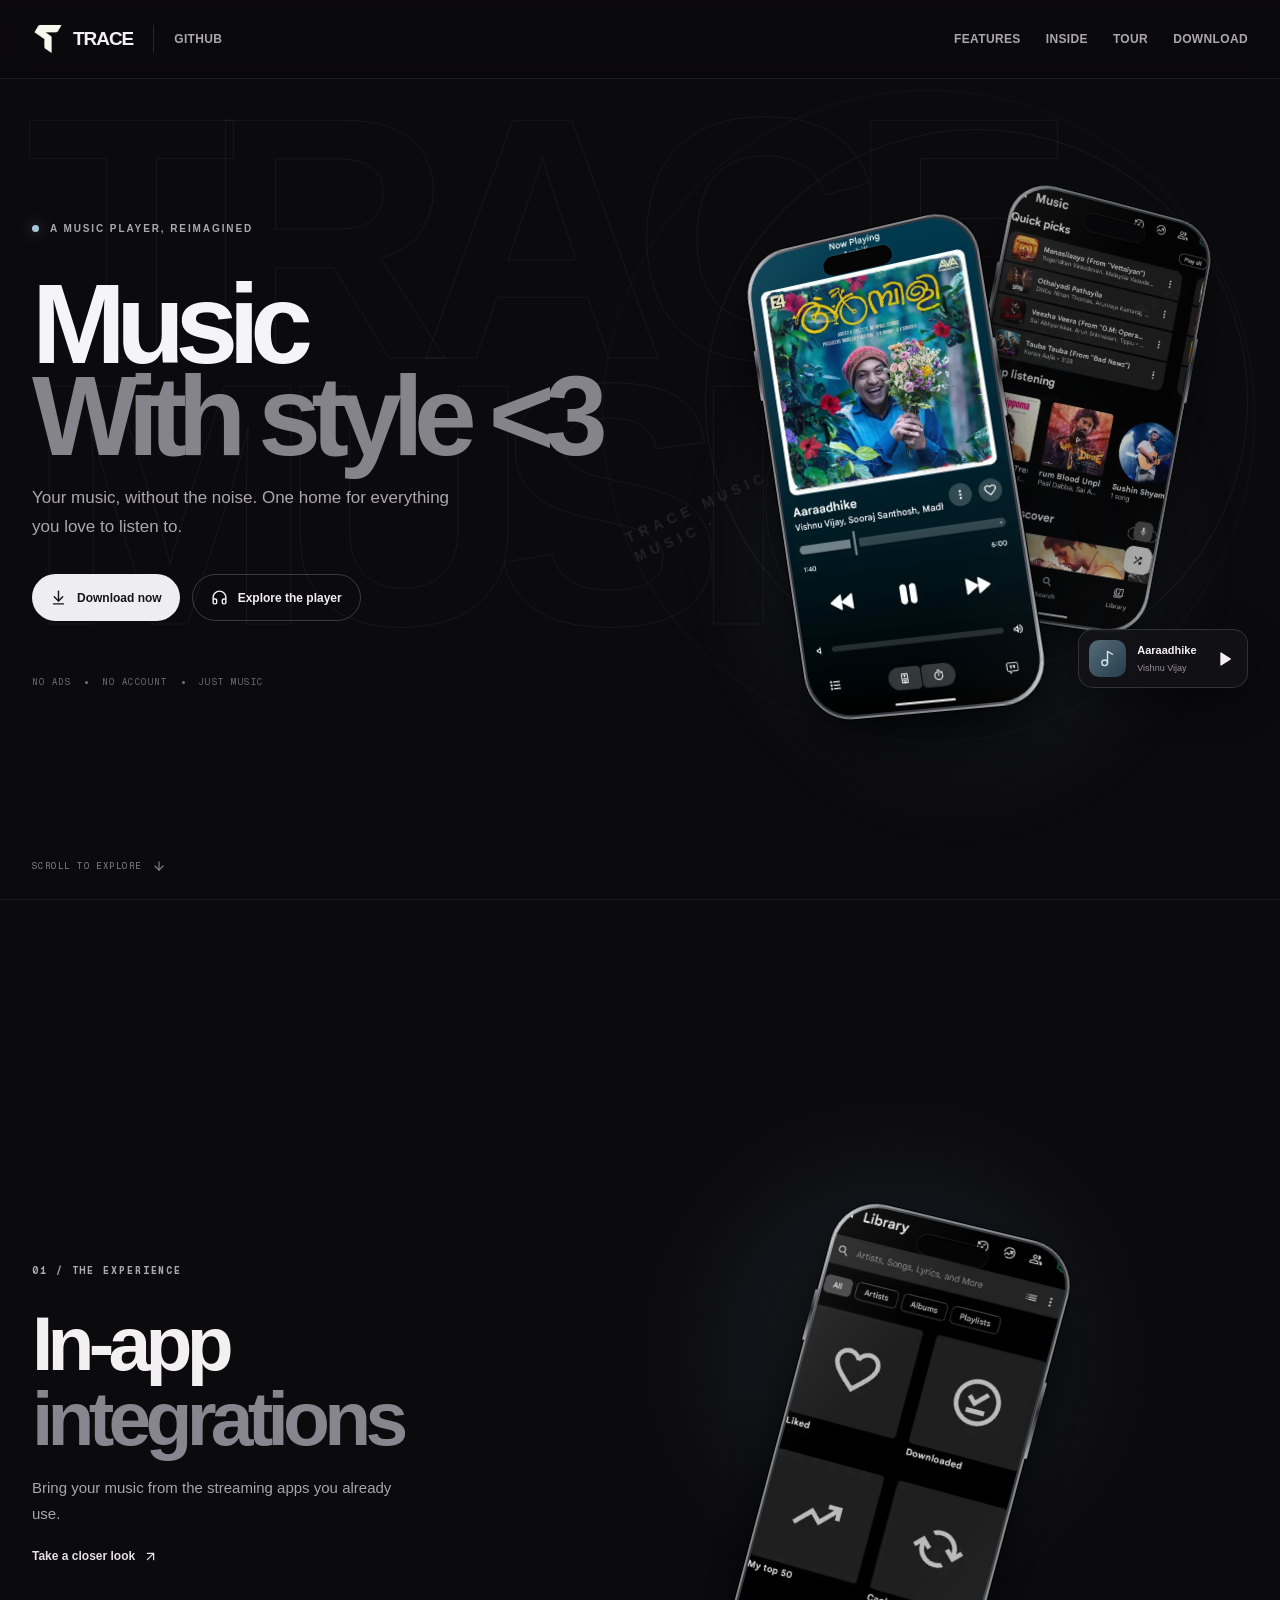
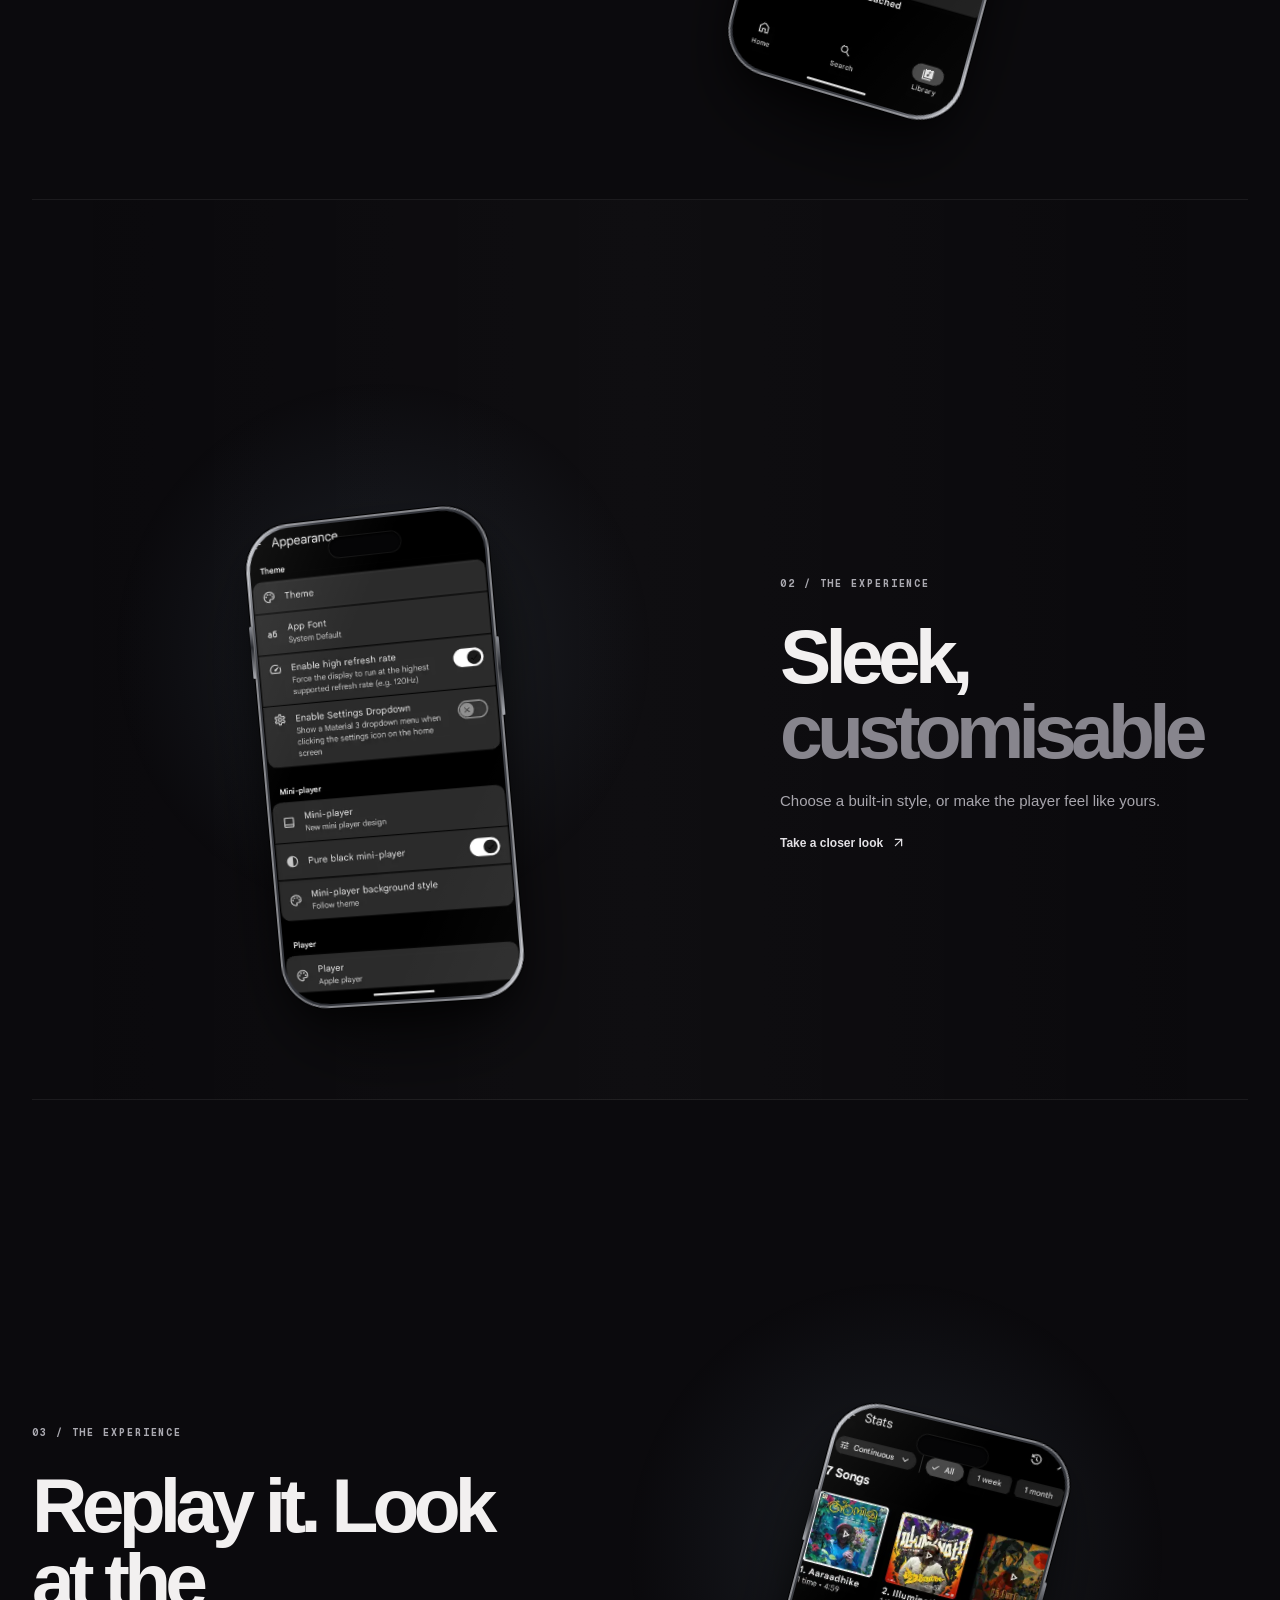
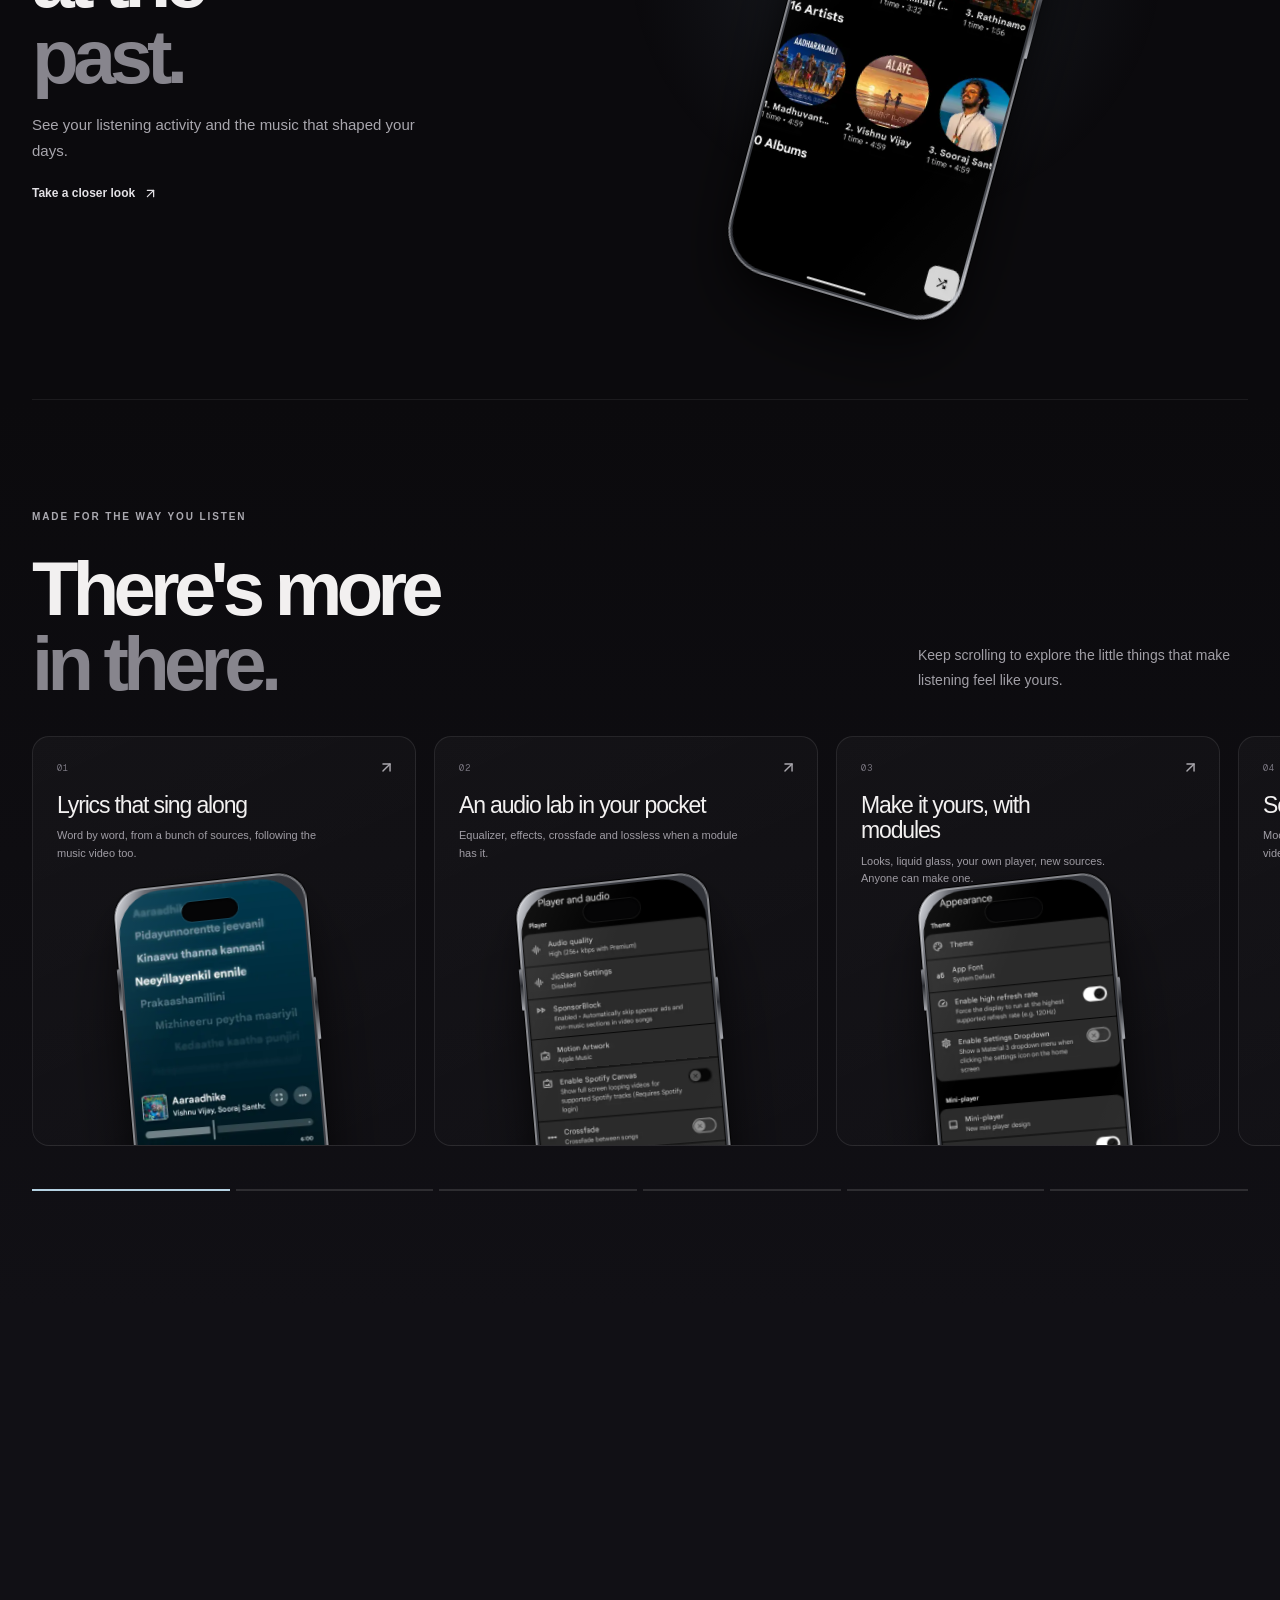
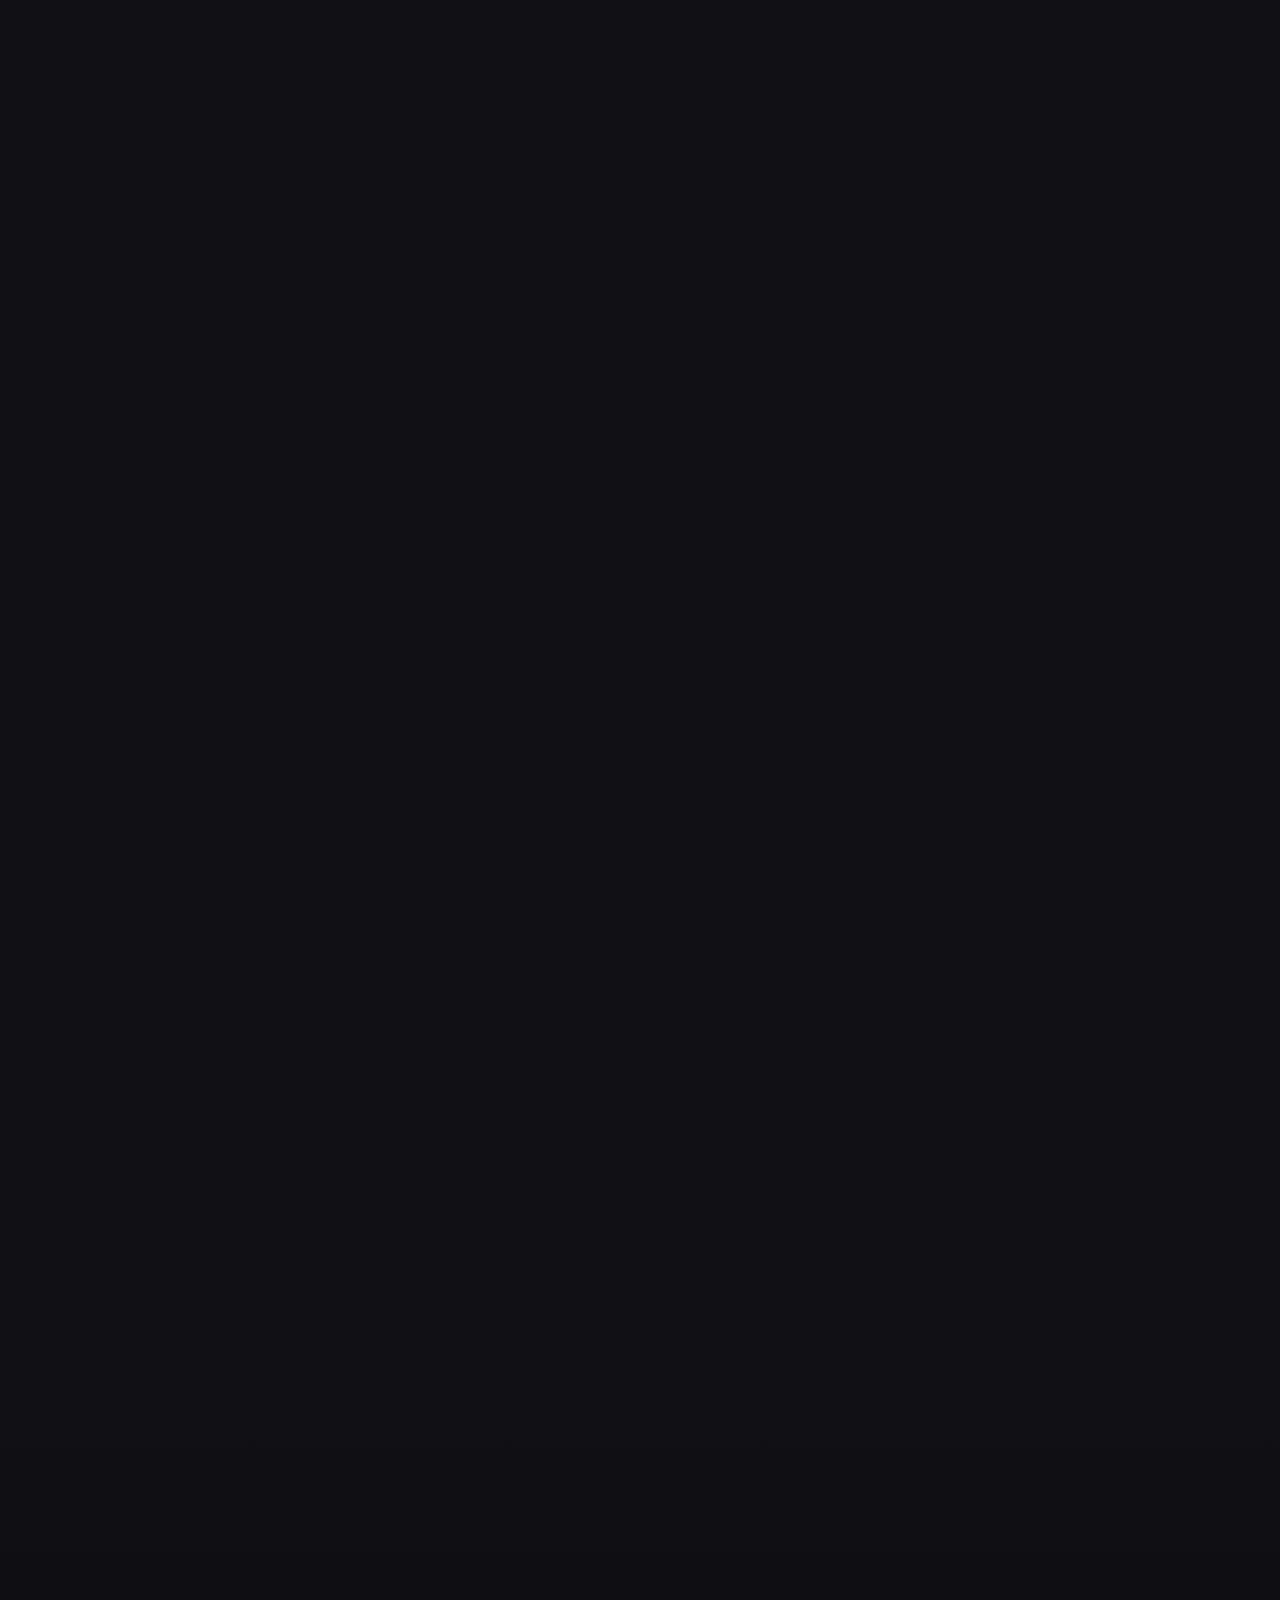
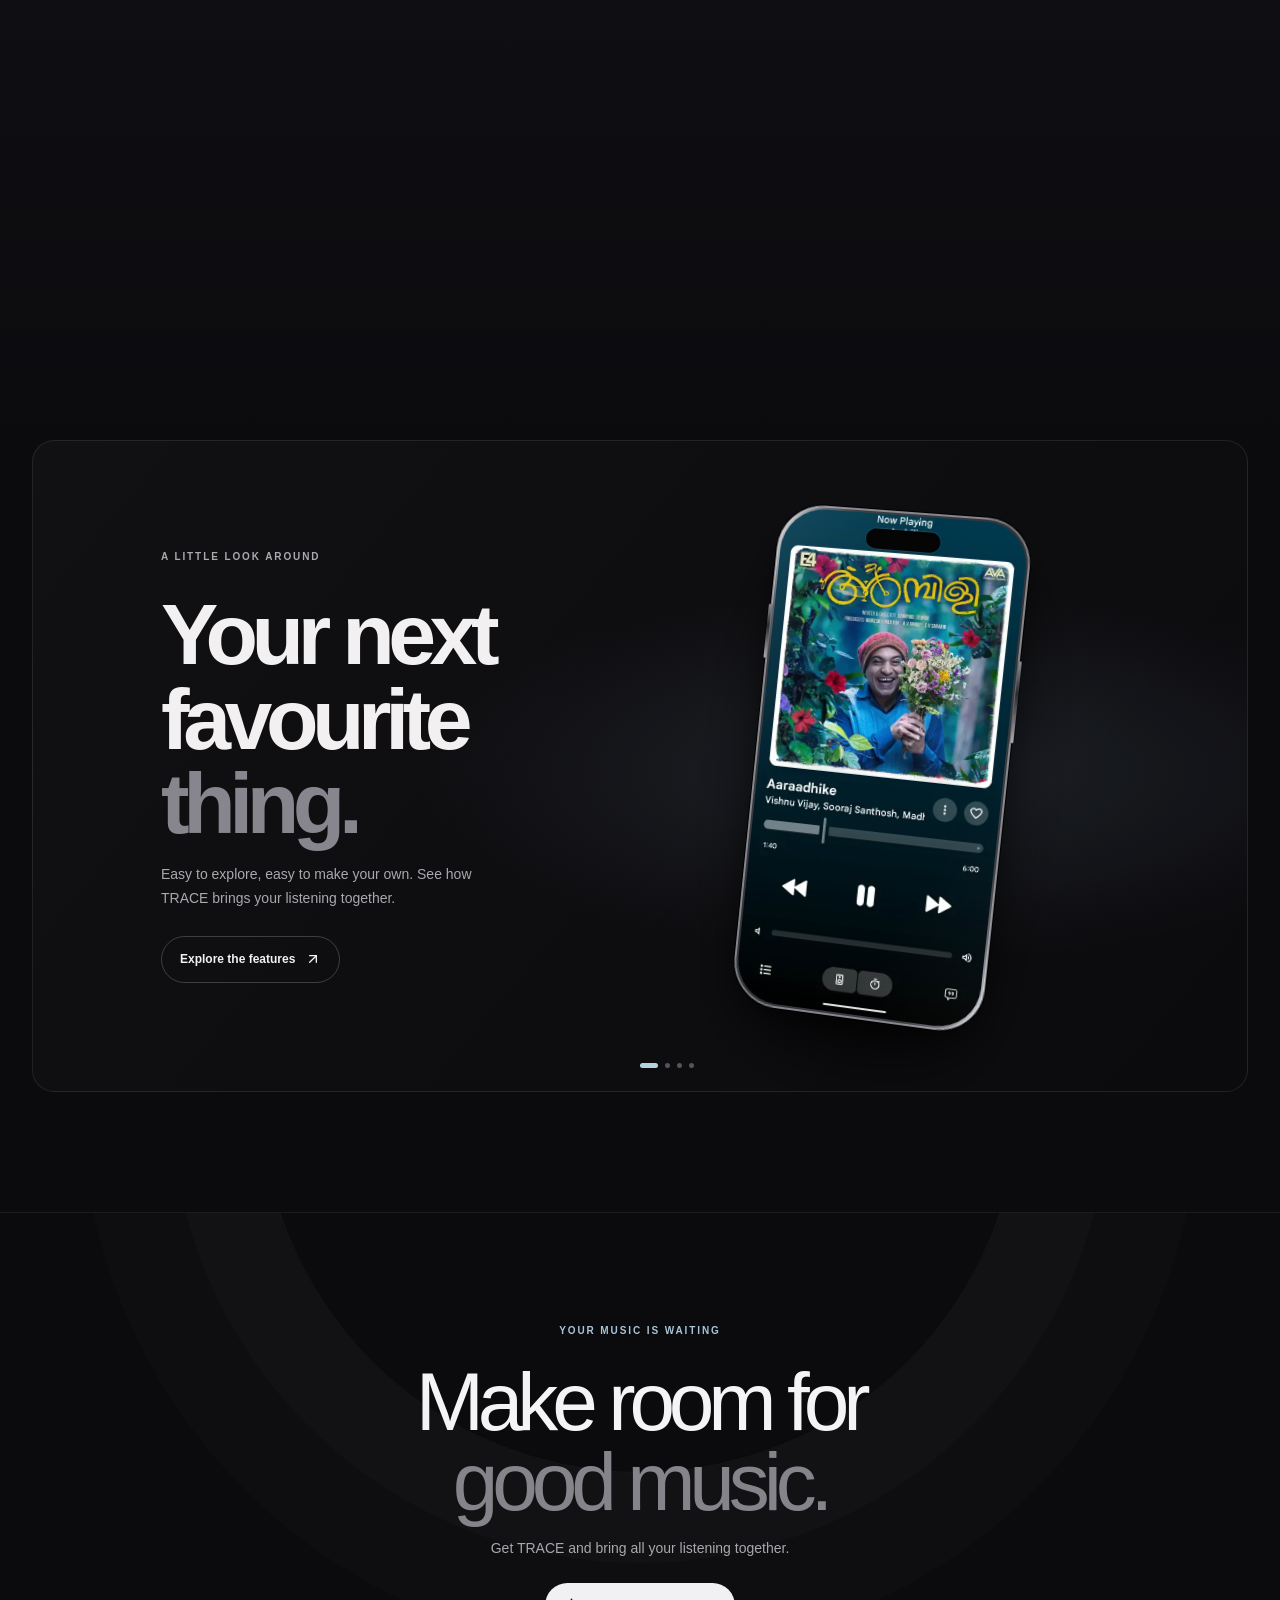
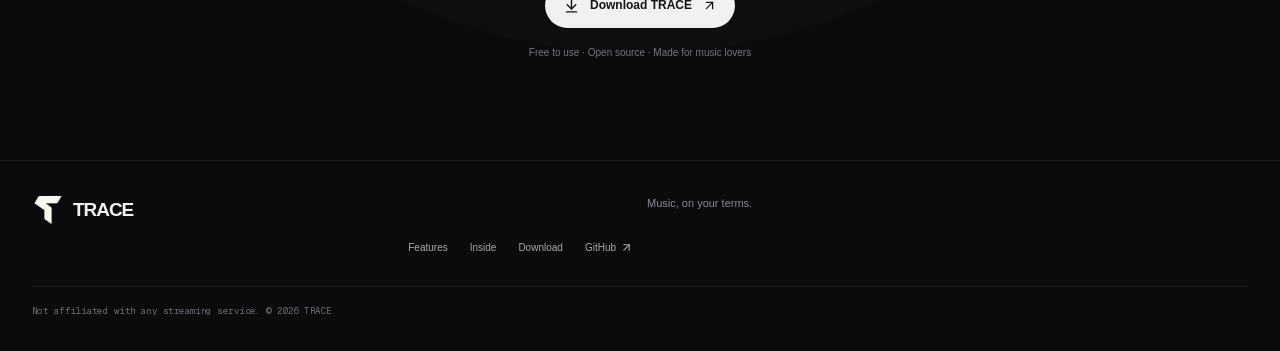
==== commit a7aa09d1: "Revert repo rename: original root URL" ====
--- a/index.html
+++ b/index.html
@@ -1 +1 @@
-<!DOCTYPE html><html lang="en" class="playfair_display_dc3b86c2-module__wRxeBG__variable geist_mono_d6617093-module__z61v7q__variable"><head><meta charSet="utf-8"/><meta name="viewport" content="width=device-width, initial-scale=1"/><link rel="preload" href="/tracemusic.github.io/_next/static/media/2a65768255d6b625-s.p.3u4lli0-axodc.woff2" as="font" crossorigin="" type="font/woff2"/><link rel="preload" href="/tracemusic.github.io/_next/static/media/797e433ab948586e-s.p.0r6juujl39pe6.woff2" as="font" crossorigin="" type="font/woff2"/><link rel="stylesheet" href="/tracemusic.github.io/_next/static/chunks/12amr-16kgyfi.css" data-precedence="next"/><link rel="stylesheet" href="/tracemusic.github.io/_next/static/chunks/0a7duw88q2w8k.css" data-precedence="next"/><link rel="preload" as="script" fetchPriority="low" href="/tracemusic.github.io/_next/static/chunks/3s6nzrbk-8mnv.js"/><script src="/tracemusic.github.io/_next/static/chunks/0y-dctk-kmqss.js" async=""></script><script src="/tracemusic.github.io/_next/static/chunks/196x_tfexoucg.js" async=""></script><script src="/tracemusic.github.io/_next/static/chunks/0mq7qdvg2_56g.js" async=""></script><script src="/tracemusic.github.io/_next/static/chunks/turbopack-3dl1io87fc07_.js" async=""></script><script src="/tracemusic.github.io/_next/static/chunks/3rsbw8amu_5hm.js" async=""></script><script src="/tracemusic.github.io/_next/static/chunks/14nj-04c1tkbx.js" async=""></script><meta name="next-size-adjust" content=""/><meta name="theme-color" content="#090a0c"/><title>TRACE — Music, with style</title><meta name="description" content="Your music, without the noise. TRACE brings your listening together in one customisable music player."/><meta name="generator" content="v0.app"/><meta property="og:title" content="TRACE — Music, with style"/><meta property="og:description" content="Your music, without the noise. One home for everything you love to listen to."/><meta property="og:type" content="website"/><meta name="twitter:card" content="summary"/><meta name="twitter:title" content="TRACE — Music, with style"/><meta name="twitter:description" content="Your music, without the noise. One home for everything you love to listen to."/><link rel="icon" href="/trace-logo.png"/><link rel="apple-touch-icon" href="/trace-logo.png"/><script src="/tracemusic.github.io/_next/static/chunks/0cz1d0mv5g_q7.js" noModule=""></script></head><body class="font-sans antialiased"><div hidden=""><!--$--><!--/$--></div><a class="skip-link" href="#main-content">Skip to content</a><div class="trace-site"><div class="trace-grid" aria-hidden="true"></div><header class="trace-header"><nav class="trace-nav" aria-label="Main navigation"><a class="trace-brand" href="#home"><span class="trace-logo"><img alt="" loading="lazy" width="400" height="400" decoding="async" data-nimg="1" style="color:transparent" src="/trace-logo.png"/></span>TRACE</a><span class="trace-divider"></span><a class="github-link" href="https://github.com/tracezer/Trace">GITHUB</a><div class="desktop-links"><a href="#features">Features</a><a href="#more">Inside</a><a href="#tour">Tour</a><a href="https://github.com/tracezer/Trace/releases/download/v3.0.4/TRACE-3.0.4.apk">Download</a></div><button class="mobile-menu" aria-label="Open menu" aria-expanded="false"><svg xmlns="http://www.w3.org/2000/svg" width="24" height="24" viewBox="0 0 24 24" fill="none" stroke="currentColor" stroke-width="2" stroke-linecap="round" stroke-linejoin="round" class="lucide lucide-menu"><line x1="4" x2="20" y1="12" y2="12"></line><line x1="4" x2="20" y1="6" y2="6"></line><line x1="4" x2="20" y1="18" y2="18"></line></svg></button></nav></header><main id="main-content"><section class="trace-hero" id="home"><div class="hero-wordmark" aria-hidden="true" style="transform:none">TRACE<br/>MUSIC</div><div class="hero-ring" aria-hidden="true" style="transform:rotate(-24deg)">TRACE MUSIC · TRACE MUSIC · TRACE MUSIC · TRACE MUSIC ·</div><div class="hero-inner"><div class="hero-copy" style="transform:none"><p class="trace-eyebrow"><span></span> A MUSIC PLAYER, REIMAGINED</p><h1><span>Music</span><br/><em>With style &lt;3</em></h1><p class="hero-description">Your music, without the noise. One home for everything you love to listen to.</p><div class="hero-actions"><a class="trace-button primary" href="https://github.com/tracezer/Trace/releases/download/v3.0.4/TRACE-3.0.4.apk"><svg xmlns="http://www.w3.org/2000/svg" width="17" height="17" viewBox="0 0 24 24" fill="none" stroke="currentColor" stroke-width="2" stroke-linecap="round" stroke-linejoin="round" class="lucide lucide-arrow-down-to-line"><path d="M12 17V3"></path><path d="m6 11 6 6 6-6"></path><path d="M19 21H5"></path></svg> Download now</a><a class="trace-button secondary" href="#more"><svg xmlns="http://www.w3.org/2000/svg" width="17" height="17" viewBox="0 0 24 24" fill="none" stroke="currentColor" stroke-width="2" stroke-linecap="round" stroke-linejoin="round" class="lucide lucide-headphones"><path d="M3 14h3a2 2 0 0 1 2 2v3a2 2 0 0 1-2 2H5a2 2 0 0 1-2-2v-7a9 9 0 0 1 18 0v7a2 2 0 0 1-2 2h-1a2 2 0 0 1-2-2v-3a2 2 0 0 1 2-2h3"></path></svg> Explore the player</a></div><div class="hero-meta"><span>NO ADS</span><i></i> <span>NO ACCOUNT</span><i></i> <span>JUST MUSIC</span></div></div><div class="hero-visual" style="transform:none"><div class="hero-halo"></div><div class="hero-disc" aria-hidden="true">TRACE<br/>MUSIC</div><div class="hero-phone-stack"><div class="phone-mock"><span class="phone-island" aria-hidden="true"></span><div class="phone-content" style="position:relative;height:100%;padding:0"><img alt="TRACE player" loading="lazy" decoding="async" data-nimg="fill" style="position:absolute;height:100%;width:100%;left:0;top:0;right:0;bottom:0;object-fit:cover;object-position:center center;color:transparent" src="/tracemusic.github.io/screens/player.webp"/></div></div><div class="phone-mock"><span class="phone-island" aria-hidden="true"></span><div class="phone-content" style="position:relative;height:100%;padding:0"><img alt="TRACE home" loading="lazy" decoding="async" data-nimg="fill" style="position:absolute;height:100%;width:100%;left:0;top:0;right:0;bottom:0;object-fit:cover;object-position:center center;color:transparent" src="/tracemusic.github.io/screens/home.webp"/></div></div></div><div class="floating-player"><div class="float-art"><svg xmlns="http://www.w3.org/2000/svg" width="17" height="17" viewBox="0 0 24 24" fill="none" stroke="currentColor" stroke-width="2" stroke-linecap="round" stroke-linejoin="round" class="lucide lucide-music2"><circle cx="8" cy="18" r="4"></circle><path d="M12 18V2l7 4"></path></svg></div><div><b>Aaraadhike</b><small>Vishnu Vijay</small></div><svg xmlns="http://www.w3.org/2000/svg" width="16" height="16" viewBox="0 0 24 24" fill="currentColor" stroke="currentColor" stroke-width="2" stroke-linecap="round" stroke-linejoin="round" class="lucide lucide-play"><polygon points="6 3 20 12 6 21 6 3"></polygon></svg></div></div></div><a class="scroll-cue" href="#features">SCROLL TO EXPLORE <svg xmlns="http://www.w3.org/2000/svg" width="14" height="14" viewBox="0 0 24 24" fill="none" stroke="currentColor" stroke-width="2" stroke-linecap="round" stroke-linejoin="round" class="lucide lucide-arrow-down"><path d="M12 5v14"></path><path d="m19 12-7 7-7-7"></path></svg></a></section><section class="trace-features" id="features"><article class="feature-panel "><div class="feature-copy" style="transform:translateY(65px)"><p class="trace-eyebrow">01<!-- --> / THE EXPERIENCE</p><h2>In-app<br/><em>integrations</em></h2><p>Bring your music from the streaming apps you already use.</p><a class="text-link" href="#tour">Take a closer look <svg xmlns="http://www.w3.org/2000/svg" width="15" height="15" viewBox="0 0 24 24" fill="none" stroke="currentColor" stroke-width="2" stroke-linecap="round" stroke-linejoin="round" class="lucide lucide-arrow-up-right"><path d="M7 7h10v10"></path><path d="M7 17 17 7"></path></svg></a></div><div class="feature-art"><div class="feature-glow"></div><div style="transform:translateY(110px) rotate(10deg)"><div class="phone-mock"><span class="phone-island" aria-hidden="true"></span><div class="phone-content" style="position:relative;height:100%;padding:0"><img alt="In-app integrations" loading="lazy" decoding="async" data-nimg="fill" style="position:absolute;height:100%;width:100%;left:0;top:0;right:0;bottom:0;object-fit:cover;object-position:center center;color:transparent" src="/tracemusic.github.io/screens/integrations.webp"/></div></div></div></div></article><article class="feature-panel reverse"><div class="feature-copy" style="transform:translateY(65px)"><p class="trace-eyebrow">02<!-- --> / THE EXPERIENCE</p><h2>Sleek,<br/><em>customisable</em></h2><p>Choose a built-in style, or make the player feel like yours.</p><a class="text-link" href="#tour">Take a closer look <svg xmlns="http://www.w3.org/2000/svg" width="15" height="15" viewBox="0 0 24 24" fill="none" stroke="currentColor" stroke-width="2" stroke-linecap="round" stroke-linejoin="round" class="lucide lucide-arrow-up-right"><path d="M7 7h10v10"></path><path d="M7 17 17 7"></path></svg></a></div><div class="feature-art"><div class="feature-glow"></div><div style="transform:translateY(110px) rotate(-10deg)"><div class="phone-mock"><span class="phone-island" aria-hidden="true"></span><div class="phone-content" style="position:relative;height:100%;padding:0"><img alt="Sleek, customisable" loading="lazy" decoding="async" data-nimg="fill" style="position:absolute;height:100%;width:100%;left:0;top:0;right:0;bottom:0;object-fit:cover;object-position:center center;color:transparent" src="/tracemusic.github.io/screens/custom.webp"/></div></div></div></div></article><article class="feature-panel "><div class="feature-copy" style="transform:translateY(65px)"><p class="trace-eyebrow">03<!-- --> / THE EXPERIENCE</p><h2>Replay it. Look at the<br/><em>past.</em></h2><p>See your listening activity and the music that shaped your days.</p><a class="text-link" href="#tour">Take a closer look <svg xmlns="http://www.w3.org/2000/svg" width="15" height="15" viewBox="0 0 24 24" fill="none" stroke="currentColor" stroke-width="2" stroke-linecap="round" stroke-linejoin="round" class="lucide lucide-arrow-up-right"><path d="M7 7h10v10"></path><path d="M7 17 17 7"></path></svg></a></div><div class="feature-art"><div class="feature-glow"></div><div style="transform:translateY(110px) rotate(10deg)"><div class="phone-mock"><span class="phone-island" aria-hidden="true"></span><div class="phone-content" style="position:relative;height:100%;padding:0"><img alt="Replay it. Look at the past." loading="lazy" decoding="async" data-nimg="fill" style="position:absolute;height:100%;width:100%;left:0;top:0;right:0;bottom:0;object-fit:cover;object-position:center center;color:transparent" src="/tracemusic.github.io/screens/recap.webp"/></div></div></div></div></article></section><section class="more-section" id="more" aria-label="More TRACE features"><div class="more-sticky"><div class="more-heading"><div><p class="trace-eyebrow">MADE FOR THE WAY YOU LISTEN</p><h2>There&#x27;s more<br/><em>in there.</em></h2></div><p>Keep scrolling to explore the little things that make listening feel like yours.</p></div><div class="more-track" style="transform:none"><article class="more-card"><div class="card-number">0<!-- -->1</div><h3>Lyrics that sing along</h3><p>Word by word, from a bunch of sources, following the music video too.</p><div class="phone-mock"><span class="phone-island" aria-hidden="true"></span><div class="phone-content" style="position:relative;height:100%;padding:0"><img alt="Lyrics that sing along" loading="lazy" decoding="async" data-nimg="fill" style="position:absolute;height:100%;width:100%;left:0;top:0;right:0;bottom:0;object-fit:cover;object-position:center center;color:transparent" src="/tracemusic.github.io/screens/lyrics.webp"/></div></div><span class="card-arrow"><svg xmlns="http://www.w3.org/2000/svg" width="17" height="17" viewBox="0 0 24 24" fill="none" stroke="currentColor" stroke-width="2" stroke-linecap="round" stroke-linejoin="round" class="lucide lucide-arrow-up-right"><path d="M7 7h10v10"></path><path d="M7 17 17 7"></path></svg></span></article><article class="more-card"><div class="card-number">0<!-- -->2</div><h3>An audio lab in your pocket</h3><p>Equalizer, effects, crossfade and lossless when a module has it.</p><div class="phone-mock"><span class="phone-island" aria-hidden="true"></span><div class="phone-content" style="position:relative;height:100%;padding:0"><img alt="An audio lab in your pocket" loading="lazy" decoding="async" data-nimg="fill" style="position:absolute;height:100%;width:100%;left:0;top:0;right:0;bottom:0;object-fit:cover;object-position:center center;color:transparent" src="/tracemusic.github.io/screens/audio.webp"/></div></div><span class="card-arrow"><svg xmlns="http://www.w3.org/2000/svg" width="17" height="17" viewBox="0 0 24 24" fill="none" stroke="currentColor" stroke-width="2" stroke-linecap="round" stroke-linejoin="round" class="lucide lucide-arrow-up-right"><path d="M7 7h10v10"></path><path d="M7 17 17 7"></path></svg></span></article><article class="more-card"><div class="card-number">0<!-- -->3</div><h3>Make it yours, with modules</h3><p>Looks, liquid glass, your own player, new sources. Anyone can make one.</p><div class="phone-mock"><span class="phone-island" aria-hidden="true"></span><div class="phone-content" style="position:relative;height:100%;padding:0"><img alt="Make it yours, with modules" loading="lazy" decoding="async" data-nimg="fill" style="position:absolute;height:100%;width:100%;left:0;top:0;right:0;bottom:0;object-fit:cover;object-position:center center;color:transparent" src="/tracemusic.github.io/screens/modules.webp"/></div></div><span class="card-arrow"><svg xmlns="http://www.w3.org/2000/svg" width="17" height="17" viewBox="0 0 24 24" fill="none" stroke="currentColor" stroke-width="2" stroke-linecap="round" stroke-linejoin="round" class="lucide lucide-arrow-up-right"><path d="M7 7h10v10"></path><path d="M7 17 17 7"></path></svg></span></article><article class="more-card"><div class="card-number">0<!-- -->4</div><h3>Search everything</h3><p>Moods, genres, songs, albums, artists, playlists and videos.</p><div class="phone-mock"><span class="phone-island" aria-hidden="true"></span><div class="phone-content" style="position:relative;height:100%;padding:0"><img alt="Search everything" loading="lazy" decoding="async" data-nimg="fill" style="position:absolute;height:100%;width:100%;left:0;top:0;right:0;bottom:0;object-fit:cover;object-position:center center;color:transparent" src="/tracemusic.github.io/screens/search.webp"/></div></div><span class="card-arrow"><svg xmlns="http://www.w3.org/2000/svg" width="17" height="17" viewBox="0 0 24 24" fill="none" stroke="currentColor" stroke-width="2" stroke-linecap="round" stroke-linejoin="round" class="lucide lucide-arrow-up-right"><path d="M7 7h10v10"></path><path d="M7 17 17 7"></path></svg></span></article><article class="more-card"><div class="card-number">0<!-- -->5</div><h3>Easy on your data</h3><p>Data saver plays lighter streams and keeps covers still on mobile data.</p><div class="phone-mock"><span class="phone-island" aria-hidden="true"></span><div class="phone-content" style="position:relative;height:100%;padding:0"><img alt="Easy on your data" loading="lazy" decoding="async" data-nimg="fill" style="position:absolute;height:100%;width:100%;left:0;top:0;right:0;bottom:0;object-fit:cover;object-position:center center;color:transparent" src="/tracemusic.github.io/screens/data.webp"/></div></div><span class="card-arrow"><svg xmlns="http://www.w3.org/2000/svg" width="17" height="17" viewBox="0 0 24 24" fill="none" stroke="currentColor" stroke-width="2" stroke-linecap="round" stroke-linejoin="round" class="lucide lucide-arrow-up-right"><path d="M7 7h10v10"></path><path d="M7 17 17 7"></path></svg></span></article><article class="more-card"><div class="card-number">0<!-- -->6</div><h3>Every setting, one search away</h3><p>Type any setting and it takes you right to it.</p><div class="phone-mock"><span class="phone-island" aria-hidden="true"></span><div class="phone-content" style="position:relative;height:100%;padding:0"><img alt="Every setting, one search away" loading="lazy" decoding="async" data-nimg="fill" style="position:absolute;height:100%;width:100%;left:0;top:0;right:0;bottom:0;object-fit:cover;object-position:center center;color:transparent" src="/tracemusic.github.io/screens/settings.webp"/></div></div><span class="card-arrow"><svg xmlns="http://www.w3.org/2000/svg" width="17" height="17" viewBox="0 0 24 24" fill="none" stroke="currentColor" stroke-width="2" stroke-linecap="round" stroke-linejoin="round" class="lucide lucide-arrow-up-right"><path d="M7 7h10v10"></path><path d="M7 17 17 7"></path></svg></span></article></div><div class="rail-progress"><span></span><span></span><span></span><span></span><span></span><span></span></div></div></section><section class="tour-section" id="tour"><div class="tour-copy"><p class="trace-eyebrow">A LITTLE LOOK AROUND</p><h2>Your next<br/>favourite <em>thing.</em></h2><p>Easy to explore, easy to make your own. See how TRACE brings your listening together.</p><a class="trace-button secondary" href="#features">Explore the features <svg xmlns="http://www.w3.org/2000/svg" width="16" height="16" viewBox="0 0 24 24" fill="none" stroke="currentColor" stroke-width="2" stroke-linecap="round" stroke-linejoin="round" class="lucide lucide-arrow-up-right"><path d="M7 7h10v10"></path><path d="M7 17 17 7"></path></svg></a></div><div class="tour-phone"><div class="phone-mock"><span class="phone-island" aria-hidden="true"></span><div class="phone-content" style="position:relative;height:100%;padding:0"><img alt="TRACE player" loading="lazy" decoding="async" data-nimg="fill" style="position:absolute;height:100%;width:100%;left:0;top:0;right:0;bottom:0;object-fit:cover;object-position:center center;color:transparent" src="/tracemusic.github.io/screens/player.webp"/></div></div></div><div class="tour-dots"><span class="active"></span><span></span><span></span><span></span></div></section><section class="download-section" id="download"><div class="download-orbit"></div><p class="trace-eyebrow">YOUR MUSIC IS WAITING</p><h2>Make room for<br/><em>good music.</em></h2><p>Get TRACE and bring all your listening together.</p><a class="trace-button dark-button" href="https://github.com/tracezer/Trace/releases/download/v3.0.4/TRACE-3.0.4.apk"><svg xmlns="http://www.w3.org/2000/svg" width="17" height="17" viewBox="0 0 24 24" fill="none" stroke="currentColor" stroke-width="2" stroke-linecap="round" stroke-linejoin="round" class="lucide lucide-arrow-down-to-line"><path d="M12 17V3"></path><path d="m6 11 6 6 6-6"></path><path d="M19 21H5"></path></svg> Download TRACE <svg xmlns="http://www.w3.org/2000/svg" width="15" height="15" viewBox="0 0 24 24" fill="none" stroke="currentColor" stroke-width="2" stroke-linecap="round" stroke-linejoin="round" class="lucide lucide-arrow-up-right"><path d="M7 7h10v10"></path><path d="M7 17 17 7"></path></svg></a><small>Free to use · Open source · Made for music lovers</small></section></main><footer class="trace-footer"><a class="trace-brand" href="#home"><span class="trace-logo"><img alt="" loading="lazy" width="400" height="400" decoding="async" data-nimg="1" style="color:transparent" src="/trace-logo.png"/></span>TRACE</a><p>Music, on your terms.</p><div><a href="#features">Features</a><a href="#more">Inside</a><a href="https://github.com/tracezer/Trace/releases/download/v3.0.4/TRACE-3.0.4.apk">Download</a><a href="https://github.com/tracezer/Trace">GitHub <svg xmlns="http://www.w3.org/2000/svg" width="13" height="13" viewBox="0 0 24 24" fill="none" stroke="currentColor" stroke-width="2" stroke-linecap="round" stroke-linejoin="round" class="lucide lucide-arrow-up-right"><path d="M7 7h10v10"></path><path d="M7 17 17 7"></path></svg></a></div><small>Not affiliated with any streaming service. © 2026 TRACE</small></footer></div><!--$--><!--/$--><!--$!--><template data-dgst="BAILOUT_TO_CLIENT_SIDE_RENDERING"></template><!--/$--><script src="/tracemusic.github.io/_next/static/chunks/3s6nzrbk-8mnv.js" id="_R_" async=""></script><script>(self.__next_f=self.__next_f||[]).push([0])</script><script>self.__next_f.push([1,"1:\"$Sreact.fragment\"\n2:I[39756,[\"/tracemusic.github.io/_next/static/chunks/3rsbw8amu_5hm.js\"],\"default\"]\n3:I[37457,[\"/tracemusic.github.io/_next/static/chunks/3rsbw8amu_5hm.js\"],\"default\"]\n4:I[2355,[\"/tracemusic.github.io/_next/static/chunks/3rsbw8amu_5hm.js\"],\"Analytics\"]\n5:I[4601,[\"/tracemusic.github.io/_next/static/chunks/3rsbw8amu_5hm.js\",\"/tracemusic.github.io/_next/static/chunks/14nj-04c1tkbx.js\"],\"TraceSite\"]\n6:I[97367,[\"/tracemusic.github.io/_next/static/chunks/3rsbw8amu_5hm.js\"],\"OutletBoundary\"]\n7:\"$Sreact.suspense\"\n9:I[97367,[\"/tracemusic.github.io/_next/static/chunks/3rsbw8amu_5hm.js\"],\"ViewportBoundary\"]\nb:I[97367,[\"/tracemusic.github.io/_next/static/chunks/3rsbw8amu_5hm.js\"],\"MetadataBoundary\"]\nd:I[68027,[\"/tracemusic.github.io/_next/static/chunks/3rsbw8amu_5hm.js\"],\"default\",1]\n:HL[\"/tracemusic.github.io/_next/static/chunks/12amr-16kgyfi.css\",\"style\"]\n:HL[\"/tracemusic.github.io/_next/static/chunks/0a7duw88q2w8k.css\",\"style\"]\n:HL[\"/tracemusic.github.io/_next/static/media/2a65768255d6b625-s.p.3u4lli0-axodc.woff2\",\"font\",{\"crossOrigin\":\"\",\"type\":\"font/woff2\"}]\n:HL[\"/tracemusic.github.io/_next/static/media/797e433ab948586e-s.p.0r6juujl39pe6.woff2\",\"font\",{\"crossOrigin\":\"\",\"type\":\"font/woff2\"}]\n"])</script><script>self.__next_f.push([1,"0:{\"P\":null,\"c\":[\"\",\"\"],\"q\":\"\",\"i\":false,\"f\":[[[\"\",{\"children\":[\"__PAGE__\",{},\"$undefined\",\"$undefined\",4608]},\"$undefined\",\"$undefined\",4624],[[\"$\",\"$1\",\"c\",{\"children\":[[[\"$\",\"link\",\"0\",{\"rel\":\"stylesheet\",\"href\":\"/tracemusic.github.io/_next/static/chunks/12amr-16kgyfi.css\",\"precedence\":\"next\",\"crossOrigin\":\"$undefined\",\"nonce\":\"$undefined\"}],[\"$\",\"link\",\"1\",{\"rel\":\"stylesheet\",\"href\":\"/tracemusic.github.io/_next/static/chunks/0a7duw88q2w8k.css\",\"precedence\":\"next\",\"crossOrigin\":\"$undefined\",\"nonce\":\"$undefined\"}],[\"$\",\"script\",\"script-0\",{\"src\":\"/tracemusic.github.io/_next/static/chunks/3rsbw8amu_5hm.js\",\"async\":true,\"nonce\":\"$undefined\"}]],[\"$\",\"html\",null,{\"lang\":\"en\",\"className\":\"playfair_display_dc3b86c2-module__wRxeBG__variable geist_mono_d6617093-module__z61v7q__variable\",\"children\":[\"$\",\"body\",null,{\"className\":\"font-sans antialiased\",\"children\":[[\"$\",\"a\",null,{\"className\":\"skip-link\",\"href\":\"#main-content\",\"children\":\"Skip to content\"}],[\"$\",\"$L2\",null,{\"parallelRouterKey\":\"children\",\"error\":\"$undefined\",\"errorStyles\":\"$undefined\",\"errorScripts\":\"$undefined\",\"template\":[\"$\",\"$L3\",null,{}],\"templateStyles\":\"$undefined\",\"templateScripts\":\"$undefined\",\"notFound\":[[[\"$\",\"title\",null,{\"children\":\"404: This page could not be found.\"}],[\"$\",\"div\",null,{\"style\":{\"fontFamily\":\"system-ui,\\\"Segoe UI\\\",Roboto,Helvetica,Arial,sans-serif,\\\"Apple Color Emoji\\\",\\\"Segoe UI Emoji\\\"\",\"height\":\"100vh\",\"textAlign\":\"center\",\"display\":\"flex\",\"flexDirection\":\"column\",\"alignItems\":\"center\",\"justifyContent\":\"center\"},\"children\":[\"$\",\"div\",null,{\"children\":[[\"$\",\"style\",null,{\"dangerouslySetInnerHTML\":{\"__html\":\"body{color:#000;background:#fff;margin:0}.next-error-h1{border-right:1px solid rgba(0,0,0,.3)}@media (prefers-color-scheme:dark){body{color:#fff;background:#000}.next-error-h1{border-right:1px solid rgba(255,255,255,.3)}}\"}}],[\"$\",\"h1\",null,{\"className\":\"next-error-h1\",\"style\":{\"display\":\"inline-block\",\"margin\":\"0 20px 0 0\",\"padding\":\"0 23px 0 0\",\"fontSize\":24,\"fontWeight\":500,\"verticalAlign\":\"top\",\"lineHeight\":\"49px\"},\"children\":404}],[\"$\",\"div\",null,{\"style\":{\"display\":\"inline-block\"},\"children\":[\"$\",\"h2\",null,{\"style\":{\"fontSize\":14,\"fontWeight\":400,\"lineHeight\":\"49px\",\"margin\":0},\"children\":\"This page could not be found.\"}]}]]}]}]],[]],\"forbidden\":\"$undefined\",\"unauthorized\":\"$undefined\"}],[\"$\",\"$L4\",null,{}]]}]}]]}],{\"children\":[[\"$\",\"$1\",\"c\",{\"children\":[[\"$\",\"$L5\",null,{}],[[\"$\",\"script\",\"script-0\",{\"src\":\"/tracemusic.github.io/_next/static/chunks/14nj-04c1tkbx.js\",\"async\":true,\"nonce\":\"$undefined\"}]],[\"$\",\"$L6\",null,{\"children\":[\"$\",\"$7\",null,{\"name\":\"Next.MetadataOutlet\",\"children\":\"$@8\"}]}]]}],{},null,false,null]},null,false,null],[\"$\",\"$1\",\"h\",{\"children\":[null,[\"$\",\"$L9\",null,{\"children\":\"$La\"}],[\"$\",\"div\",null,{\"hidden\":true,\"children\":[\"$\",\"$Lb\",null,{\"children\":[\"$\",\"$7\",null,{\"name\":\"Next.Metadata\",\"children\":\"$Lc\"}]}]}],[\"$\",\"meta\",null,{\"name\":\"next-size-adjust\",\"content\":\"\"}]]}],false]],\"m\":\"$undefined\",\"G\":[\"$d\",[[\"$\",\"link\",\"0\",{\"rel\":\"stylesheet\",\"href\":\"/tracemusic.github.io/_next/static/chunks/12amr-16kgyfi.css\",\"precedence\":\"next\",\"crossOrigin\":\"$undefined\",\"nonce\":\"$undefined\"}],[\"$\",\"link\",\"1\",{\"rel\":\"stylesheet\",\"href\":\"/tracemusic.github.io/_next/static/chunks/0a7duw88q2w8k.css\",\"precedence\":\"next\",\"crossOrigin\":\"$undefined\",\"nonce\":\"$undefined\"}]]],\"S\":true,\"h\":null,\"r\":\"$undefined\",\"s\":\"$undefined\",\"a\":\"$undefined\",\"l\":\"$undefined\",\"p\":\"$undefined\",\"d\":\"$undefined\",\"b\":\"3M0UskYFEE7xj1bPYvBXj\"}\n"])</script><script>self.__next_f.push([1,"a:[[\"$\",\"meta\",\"0\",{\"charSet\":\"utf-8\"}],[\"$\",\"meta\",\"1\",{\"name\":\"viewport\",\"content\":\"width=device-width, initial-scale=1\"}],[\"$\",\"meta\",\"2\",{\"name\":\"theme-color\",\"content\":\"#090a0c\"}]]\n"])</script><script>self.__next_f.push([1,"e:I[27201,[\"/tracemusic.github.io/_next/static/chunks/3rsbw8amu_5hm.js\"],\"IconMark\"]\n8:null\nc:[[\"$\",\"title\",\"0\",{\"children\":\"TRACE — Music, with style\"}],[\"$\",\"meta\",\"1\",{\"name\":\"description\",\"content\":\"Your music, without the noise. TRACE brings your listening together in one customisable music player.\"}],[\"$\",\"meta\",\"2\",{\"name\":\"generator\",\"content\":\"v0.app\"}],[\"$\",\"meta\",\"3\",{\"property\":\"og:title\",\"content\":\"TRACE — Music, with style\"}],[\"$\",\"meta\",\"4\",{\"property\":\"og:description\",\"content\":\"Your music, without the noise. One home for everything you love to listen to.\"}],[\"$\",\"meta\",\"5\",{\"property\":\"og:type\",\"content\":\"website\"}],[\"$\",\"meta\",\"6\",{\"name\":\"twitter:card\",\"content\":\"summary\"}],[\"$\",\"meta\",\"7\",{\"name\":\"twitter:title\",\"content\":\"TRACE — Music, with style\"}],[\"$\",\"meta\",\"8\",{\"name\":\"twitter:description\",\"content\":\"Your music, without the noise. One home for everything you love to listen to.\"}],[\"$\",\"link\",\"9\",{\"rel\":\"icon\",\"href\":\"/trace-logo.png\"}],[\"$\",\"link\",\"10\",{\"rel\":\"apple-touch-icon\",\"href\":\"/trace-logo.png\"}],[\"$\",\"$Le\",\"11\",{}]]\n"])</script></body></html>+<!DOCTYPE html><html lang="en" class="playfair_display_dc3b86c2-module__wRxeBG__variable geist_mono_d6617093-module__z61v7q__variable"><head><meta charSet="utf-8"/><meta name="viewport" content="width=device-width, initial-scale=1"/><link rel="preload" href="/_next/static/media/2a65768255d6b625-s.p.3u4lli0-axodc.woff2" as="font" crossorigin="" type="font/woff2"/><link rel="preload" href="/_next/static/media/797e433ab948586e-s.p.0r6juujl39pe6.woff2" as="font" crossorigin="" type="font/woff2"/><link rel="stylesheet" href="/_next/static/chunks/12amr-16kgyfi.css" data-precedence="next"/><link rel="stylesheet" href="/_next/static/chunks/0a7duw88q2w8k.css" data-precedence="next"/><link rel="preload" as="script" fetchPriority="low" href="/_next/static/chunks/3s6nzrbk-8mnv.js"/><script src="/_next/static/chunks/0y-dctk-kmqss.js" async=""></script><script src="/_next/static/chunks/196x_tfexoucg.js" async=""></script><script src="/_next/static/chunks/03id_cqkhol3h.js" async=""></script><script src="/_next/static/chunks/turbopack-2yp0uoc0eys8f.js" async=""></script><script src="/_next/static/chunks/3rsbw8amu_5hm.js" async=""></script><script src="/_next/static/chunks/1fnn-fib_0_4w.js" async=""></script><meta name="next-size-adjust" content=""/><meta name="theme-color" content="#090a0c"/><title>TRACE — Music, with style</title><meta name="description" content="Your music, without the noise. TRACE brings your listening together in one customisable music player."/><meta name="generator" content="v0.app"/><meta property="og:title" content="TRACE — Music, with style"/><meta property="og:description" content="Your music, without the noise. One home for everything you love to listen to."/><meta property="og:type" content="website"/><meta name="twitter:card" content="summary"/><meta name="twitter:title" content="TRACE — Music, with style"/><meta name="twitter:description" content="Your music, without the noise. One home for everything you love to listen to."/><link rel="icon" href="/trace-logo.png"/><link rel="apple-touch-icon" href="/trace-logo.png"/><script src="/_next/static/chunks/0cz1d0mv5g_q7.js" noModule=""></script></head><body class="font-sans antialiased"><div hidden=""><!--$--><!--/$--></div><a class="skip-link" href="#main-content">Skip to content</a><div class="trace-site"><div class="trace-grid" aria-hidden="true"></div><header class="trace-header"><nav class="trace-nav" aria-label="Main navigation"><a class="trace-brand" href="#home"><span class="trace-logo"><img alt="" loading="lazy" width="400" height="400" decoding="async" data-nimg="1" style="color:transparent" src="/trace-logo.png"/></span>TRACE</a><span class="trace-divider"></span><a class="github-link" href="https://github.com/tracezer/Trace">GITHUB</a><div class="desktop-links"><a href="#features">Features</a><a href="#more">Inside</a><a href="#tour">Tour</a><a href="https://github.com/tracezer/Trace/releases/download/v3.0.4/TRACE-3.0.4.apk">Download</a></div><button class="mobile-menu" aria-label="Open menu" aria-expanded="false"><svg xmlns="http://www.w3.org/2000/svg" width="24" height="24" viewBox="0 0 24 24" fill="none" stroke="currentColor" stroke-width="2" stroke-linecap="round" stroke-linejoin="round" class="lucide lucide-menu"><line x1="4" x2="20" y1="12" y2="12"></line><line x1="4" x2="20" y1="6" y2="6"></line><line x1="4" x2="20" y1="18" y2="18"></line></svg></button></nav></header><main id="main-content"><section class="trace-hero" id="home"><div class="hero-wordmark" aria-hidden="true" style="transform:none">TRACE<br/>MUSIC</div><div class="hero-ring" aria-hidden="true" style="transform:rotate(-24deg)">TRACE MUSIC · TRACE MUSIC · TRACE MUSIC · TRACE MUSIC ·</div><div class="hero-inner"><div class="hero-copy" style="transform:none"><p class="trace-eyebrow"><span></span> A MUSIC PLAYER, REIMAGINED</p><h1><span>Music</span><br/><em>With style &lt;3</em></h1><p class="hero-description">Your music, without the noise. One home for everything you love to listen to.</p><div class="hero-actions"><a class="trace-button primary" href="https://github.com/tracezer/Trace/releases/download/v3.0.4/TRACE-3.0.4.apk"><svg xmlns="http://www.w3.org/2000/svg" width="17" height="17" viewBox="0 0 24 24" fill="none" stroke="currentColor" stroke-width="2" stroke-linecap="round" stroke-linejoin="round" class="lucide lucide-arrow-down-to-line"><path d="M12 17V3"></path><path d="m6 11 6 6 6-6"></path><path d="M19 21H5"></path></svg> Download now</a><a class="trace-button secondary" href="#more"><svg xmlns="http://www.w3.org/2000/svg" width="17" height="17" viewBox="0 0 24 24" fill="none" stroke="currentColor" stroke-width="2" stroke-linecap="round" stroke-linejoin="round" class="lucide lucide-headphones"><path d="M3 14h3a2 2 0 0 1 2 2v3a2 2 0 0 1-2 2H5a2 2 0 0 1-2-2v-7a9 9 0 0 1 18 0v7a2 2 0 0 1-2 2h-1a2 2 0 0 1-2-2v-3a2 2 0 0 1 2-2h3"></path></svg> Explore the player</a></div><div class="hero-meta"><span>NO ADS</span><i></i> <span>NO ACCOUNT</span><i></i> <span>JUST MUSIC</span></div></div><div class="hero-visual" style="transform:none"><div class="hero-halo"></div><div class="hero-disc" aria-hidden="true">TRACE<br/>MUSIC</div><div class="hero-phone-stack"><div class="phone-mock"><span class="phone-island" aria-hidden="true"></span><div class="phone-content" style="position:relative;height:100%;padding:0"><img alt="TRACE player" loading="lazy" decoding="async" data-nimg="fill" style="position:absolute;height:100%;width:100%;left:0;top:0;right:0;bottom:0;object-fit:cover;object-position:center center;color:transparent" src="/screens/player.webp"/></div></div><div class="phone-mock"><span class="phone-island" aria-hidden="true"></span><div class="phone-content" style="position:relative;height:100%;padding:0"><img alt="TRACE home" loading="lazy" decoding="async" data-nimg="fill" style="position:absolute;height:100%;width:100%;left:0;top:0;right:0;bottom:0;object-fit:cover;object-position:center center;color:transparent" src="/screens/home.webp"/></div></div></div><div class="floating-player"><div class="float-art"><svg xmlns="http://www.w3.org/2000/svg" width="17" height="17" viewBox="0 0 24 24" fill="none" stroke="currentColor" stroke-width="2" stroke-linecap="round" stroke-linejoin="round" class="lucide lucide-music2"><circle cx="8" cy="18" r="4"></circle><path d="M12 18V2l7 4"></path></svg></div><div><b>Aaraadhike</b><small>Vishnu Vijay</small></div><svg xmlns="http://www.w3.org/2000/svg" width="16" height="16" viewBox="0 0 24 24" fill="currentColor" stroke="currentColor" stroke-width="2" stroke-linecap="round" stroke-linejoin="round" class="lucide lucide-play"><polygon points="6 3 20 12 6 21 6 3"></polygon></svg></div></div></div><a class="scroll-cue" href="#features">SCROLL TO EXPLORE <svg xmlns="http://www.w3.org/2000/svg" width="14" height="14" viewBox="0 0 24 24" fill="none" stroke="currentColor" stroke-width="2" stroke-linecap="round" stroke-linejoin="round" class="lucide lucide-arrow-down"><path d="M12 5v14"></path><path d="m19 12-7 7-7-7"></path></svg></a></section><section class="trace-features" id="features"><article class="feature-panel "><div class="feature-copy" style="transform:translateY(65px)"><p class="trace-eyebrow">01<!-- --> / THE EXPERIENCE</p><h2>In-app<br/><em>integrations</em></h2><p>Bring your music from the streaming apps you already use.</p><a class="text-link" href="#tour">Take a closer look <svg xmlns="http://www.w3.org/2000/svg" width="15" height="15" viewBox="0 0 24 24" fill="none" stroke="currentColor" stroke-width="2" stroke-linecap="round" stroke-linejoin="round" class="lucide lucide-arrow-up-right"><path d="M7 7h10v10"></path><path d="M7 17 17 7"></path></svg></a></div><div class="feature-art"><div class="feature-glow"></div><div style="transform:translateY(110px) rotate(10deg)"><div class="phone-mock"><span class="phone-island" aria-hidden="true"></span><div class="phone-content" style="position:relative;height:100%;padding:0"><img alt="In-app integrations" loading="lazy" decoding="async" data-nimg="fill" style="position:absolute;height:100%;width:100%;left:0;top:0;right:0;bottom:0;object-fit:cover;object-position:center center;color:transparent" src="/screens/integrations.webp"/></div></div></div></div></article><article class="feature-panel reverse"><div class="feature-copy" style="transform:translateY(65px)"><p class="trace-eyebrow">02<!-- --> / THE EXPERIENCE</p><h2>Sleek,<br/><em>customisable</em></h2><p>Choose a built-in style, or make the player feel like yours.</p><a class="text-link" href="#tour">Take a closer look <svg xmlns="http://www.w3.org/2000/svg" width="15" height="15" viewBox="0 0 24 24" fill="none" stroke="currentColor" stroke-width="2" stroke-linecap="round" stroke-linejoin="round" class="lucide lucide-arrow-up-right"><path d="M7 7h10v10"></path><path d="M7 17 17 7"></path></svg></a></div><div class="feature-art"><div class="feature-glow"></div><div style="transform:translateY(110px) rotate(-10deg)"><div class="phone-mock"><span class="phone-island" aria-hidden="true"></span><div class="phone-content" style="position:relative;height:100%;padding:0"><img alt="Sleek, customisable" loading="lazy" decoding="async" data-nimg="fill" style="position:absolute;height:100%;width:100%;left:0;top:0;right:0;bottom:0;object-fit:cover;object-position:center center;color:transparent" src="/screens/custom.webp"/></div></div></div></div></article><article class="feature-panel "><div class="feature-copy" style="transform:translateY(65px)"><p class="trace-eyebrow">03<!-- --> / THE EXPERIENCE</p><h2>Replay it. Look at the<br/><em>past.</em></h2><p>See your listening activity and the music that shaped your days.</p><a class="text-link" href="#tour">Take a closer look <svg xmlns="http://www.w3.org/2000/svg" width="15" height="15" viewBox="0 0 24 24" fill="none" stroke="currentColor" stroke-width="2" stroke-linecap="round" stroke-linejoin="round" class="lucide lucide-arrow-up-right"><path d="M7 7h10v10"></path><path d="M7 17 17 7"></path></svg></a></div><div class="feature-art"><div class="feature-glow"></div><div style="transform:translateY(110px) rotate(10deg)"><div class="phone-mock"><span class="phone-island" aria-hidden="true"></span><div class="phone-content" style="position:relative;height:100%;padding:0"><img alt="Replay it. Look at the past." loading="lazy" decoding="async" data-nimg="fill" style="position:absolute;height:100%;width:100%;left:0;top:0;right:0;bottom:0;object-fit:cover;object-position:center center;color:transparent" src="/screens/recap.webp"/></div></div></div></div></article></section><section class="more-section" id="more" aria-label="More TRACE features"><div class="more-sticky"><div class="more-heading"><div><p class="trace-eyebrow">MADE FOR THE WAY YOU LISTEN</p><h2>There&#x27;s more<br/><em>in there.</em></h2></div><p>Keep scrolling to explore the little things that make listening feel like yours.</p></div><div class="more-track" style="transform:none"><article class="more-card"><div class="card-number">0<!-- -->1</div><h3>Lyrics that sing along</h3><p>Word by word, from a bunch of sources, following the music video too.</p><div class="phone-mock"><span class="phone-island" aria-hidden="true"></span><div class="phone-content" style="position:relative;height:100%;padding:0"><img alt="Lyrics that sing along" loading="lazy" decoding="async" data-nimg="fill" style="position:absolute;height:100%;width:100%;left:0;top:0;right:0;bottom:0;object-fit:cover;object-position:center center;color:transparent" src="/screens/lyrics.webp"/></div></div><span class="card-arrow"><svg xmlns="http://www.w3.org/2000/svg" width="17" height="17" viewBox="0 0 24 24" fill="none" stroke="currentColor" stroke-width="2" stroke-linecap="round" stroke-linejoin="round" class="lucide lucide-arrow-up-right"><path d="M7 7h10v10"></path><path d="M7 17 17 7"></path></svg></span></article><article class="more-card"><div class="card-number">0<!-- -->2</div><h3>An audio lab in your pocket</h3><p>Equalizer, effects, crossfade and lossless when a module has it.</p><div class="phone-mock"><span class="phone-island" aria-hidden="true"></span><div class="phone-content" style="position:relative;height:100%;padding:0"><img alt="An audio lab in your pocket" loading="lazy" decoding="async" data-nimg="fill" style="position:absolute;height:100%;width:100%;left:0;top:0;right:0;bottom:0;object-fit:cover;object-position:center center;color:transparent" src="/screens/audio.webp"/></div></div><span class="card-arrow"><svg xmlns="http://www.w3.org/2000/svg" width="17" height="17" viewBox="0 0 24 24" fill="none" stroke="currentColor" stroke-width="2" stroke-linecap="round" stroke-linejoin="round" class="lucide lucide-arrow-up-right"><path d="M7 7h10v10"></path><path d="M7 17 17 7"></path></svg></span></article><article class="more-card"><div class="card-number">0<!-- -->3</div><h3>Make it yours, with modules</h3><p>Looks, liquid glass, your own player, new sources. Anyone can make one.</p><div class="phone-mock"><span class="phone-island" aria-hidden="true"></span><div class="phone-content" style="position:relative;height:100%;padding:0"><img alt="Make it yours, with modules" loading="lazy" decoding="async" data-nimg="fill" style="position:absolute;height:100%;width:100%;left:0;top:0;right:0;bottom:0;object-fit:cover;object-position:center center;color:transparent" src="/screens/modules.webp"/></div></div><span class="card-arrow"><svg xmlns="http://www.w3.org/2000/svg" width="17" height="17" viewBox="0 0 24 24" fill="none" stroke="currentColor" stroke-width="2" stroke-linecap="round" stroke-linejoin="round" class="lucide lucide-arrow-up-right"><path d="M7 7h10v10"></path><path d="M7 17 17 7"></path></svg></span></article><article class="more-card"><div class="card-number">0<!-- -->4</div><h3>Search everything</h3><p>Moods, genres, songs, albums, artists, playlists and videos.</p><div class="phone-mock"><span class="phone-island" aria-hidden="true"></span><div class="phone-content" style="position:relative;height:100%;padding:0"><img alt="Search everything" loading="lazy" decoding="async" data-nimg="fill" style="position:absolute;height:100%;width:100%;left:0;top:0;right:0;bottom:0;object-fit:cover;object-position:center center;color:transparent" src="/screens/search.webp"/></div></div><span class="card-arrow"><svg xmlns="http://www.w3.org/2000/svg" width="17" height="17" viewBox="0 0 24 24" fill="none" stroke="currentColor" stroke-width="2" stroke-linecap="round" stroke-linejoin="round" class="lucide lucide-arrow-up-right"><path d="M7 7h10v10"></path><path d="M7 17 17 7"></path></svg></span></article><article class="more-card"><div class="card-number">0<!-- -->5</div><h3>Easy on your data</h3><p>Data saver plays lighter streams and keeps covers still on mobile data.</p><div class="phone-mock"><span class="phone-island" aria-hidden="true"></span><div class="phone-content" style="position:relative;height:100%;padding:0"><img alt="Easy on your data" loading="lazy" decoding="async" data-nimg="fill" style="position:absolute;height:100%;width:100%;left:0;top:0;right:0;bottom:0;object-fit:cover;object-position:center center;color:transparent" src="/screens/data.webp"/></div></div><span class="card-arrow"><svg xmlns="http://www.w3.org/2000/svg" width="17" height="17" viewBox="0 0 24 24" fill="none" stroke="currentColor" stroke-width="2" stroke-linecap="round" stroke-linejoin="round" class="lucide lucide-arrow-up-right"><path d="M7 7h10v10"></path><path d="M7 17 17 7"></path></svg></span></article><article class="more-card"><div class="card-number">0<!-- -->6</div><h3>Every setting, one search away</h3><p>Type any setting and it takes you right to it.</p><div class="phone-mock"><span class="phone-island" aria-hidden="true"></span><div class="phone-content" style="position:relative;height:100%;padding:0"><img alt="Every setting, one search away" loading="lazy" decoding="async" data-nimg="fill" style="position:absolute;height:100%;width:100%;left:0;top:0;right:0;bottom:0;object-fit:cover;object-position:center center;color:transparent" src="/screens/settings.webp"/></div></div><span class="card-arrow"><svg xmlns="http://www.w3.org/2000/svg" width="17" height="17" viewBox="0 0 24 24" fill="none" stroke="currentColor" stroke-width="2" stroke-linecap="round" stroke-linejoin="round" class="lucide lucide-arrow-up-right"><path d="M7 7h10v10"></path><path d="M7 17 17 7"></path></svg></span></article></div><div class="rail-progress"><span></span><span></span><span></span><span></span><span></span><span></span></div></div></section><section class="tour-section" id="tour"><div class="tour-copy"><p class="trace-eyebrow">A LITTLE LOOK AROUND</p><h2>Your next<br/>favourite <em>thing.</em></h2><p>Easy to explore, easy to make your own. See how TRACE brings your listening together.</p><a class="trace-button secondary" href="#features">Explore the features <svg xmlns="http://www.w3.org/2000/svg" width="16" height="16" viewBox="0 0 24 24" fill="none" stroke="currentColor" stroke-width="2" stroke-linecap="round" stroke-linejoin="round" class="lucide lucide-arrow-up-right"><path d="M7 7h10v10"></path><path d="M7 17 17 7"></path></svg></a></div><div class="tour-phone"><div class="phone-mock"><span class="phone-island" aria-hidden="true"></span><div class="phone-content" style="position:relative;height:100%;padding:0"><img alt="TRACE player" loading="lazy" decoding="async" data-nimg="fill" style="position:absolute;height:100%;width:100%;left:0;top:0;right:0;bottom:0;object-fit:cover;object-position:center center;color:transparent" src="/screens/player.webp"/></div></div></div><div class="tour-dots"><span class="active"></span><span></span><span></span><span></span></div></section><section class="download-section" id="download"><div class="download-orbit"></div><p class="trace-eyebrow">YOUR MUSIC IS WAITING</p><h2>Make room for<br/><em>good music.</em></h2><p>Get TRACE and bring all your listening together.</p><a class="trace-button dark-button" href="https://github.com/tracezer/Trace/releases/download/v3.0.4/TRACE-3.0.4.apk"><svg xmlns="http://www.w3.org/2000/svg" width="17" height="17" viewBox="0 0 24 24" fill="none" stroke="currentColor" stroke-width="2" stroke-linecap="round" stroke-linejoin="round" class="lucide lucide-arrow-down-to-line"><path d="M12 17V3"></path><path d="m6 11 6 6 6-6"></path><path d="M19 21H5"></path></svg> Download TRACE <svg xmlns="http://www.w3.org/2000/svg" width="15" height="15" viewBox="0 0 24 24" fill="none" stroke="currentColor" stroke-width="2" stroke-linecap="round" stroke-linejoin="round" class="lucide lucide-arrow-up-right"><path d="M7 7h10v10"></path><path d="M7 17 17 7"></path></svg></a><small>Free to use · Open source · Made for music lovers</small></section></main><footer class="trace-footer"><a class="trace-brand" href="#home"><span class="trace-logo"><img alt="" loading="lazy" width="400" height="400" decoding="async" data-nimg="1" style="color:transparent" src="/trace-logo.png"/></span>TRACE</a><p>Music, on your terms.</p><div><a href="#features">Features</a><a href="#more">Inside</a><a href="https://github.com/tracezer/Trace/releases/download/v3.0.4/TRACE-3.0.4.apk">Download</a><a href="https://github.com/tracezer/Trace">GitHub <svg xmlns="http://www.w3.org/2000/svg" width="13" height="13" viewBox="0 0 24 24" fill="none" stroke="currentColor" stroke-width="2" stroke-linecap="round" stroke-linejoin="round" class="lucide lucide-arrow-up-right"><path d="M7 7h10v10"></path><path d="M7 17 17 7"></path></svg></a></div><small>Not affiliated with any streaming service. © 2026 TRACE</small></footer></div><!--$--><!--/$--><!--$!--><template data-dgst="BAILOUT_TO_CLIENT_SIDE_RENDERING"></template><!--/$--><script src="/_next/static/chunks/3s6nzrbk-8mnv.js" id="_R_" async=""></script><script>(self.__next_f=self.__next_f||[]).push([0])</script><script>self.__next_f.push([1,"1:\"$Sreact.fragment\"\n2:I[39756,[\"/_next/static/chunks/3rsbw8amu_5hm.js\"],\"default\"]\n3:I[37457,[\"/_next/static/chunks/3rsbw8amu_5hm.js\"],\"default\"]\n4:I[2355,[\"/_next/static/chunks/3rsbw8amu_5hm.js\"],\"Analytics\"]\n5:I[4601,[\"/_next/static/chunks/3rsbw8amu_5hm.js\",\"/_next/static/chunks/1fnn-fib_0_4w.js\"],\"TraceSite\"]\n6:I[97367,[\"/_next/static/chunks/3rsbw8amu_5hm.js\"],\"OutletBoundary\"]\n7:\"$Sreact.suspense\"\n9:I[97367,[\"/_next/static/chunks/3rsbw8amu_5hm.js\"],\"ViewportBoundary\"]\nb:I[97367,[\"/_next/static/chunks/3rsbw8amu_5hm.js\"],\"MetadataBoundary\"]\nd:I[68027,[\"/_next/static/chunks/3rsbw8amu_5hm.js\"],\"default\",1]\n:HL[\"/_next/static/chunks/12amr-16kgyfi.css\",\"style\"]\n:HL[\"/_next/static/chunks/0a7duw88q2w8k.css\",\"style\"]\n:HL[\"/_next/static/media/2a65768255d6b625-s.p.3u4lli0-axodc.woff2\",\"font\",{\"crossOrigin\":\"\",\"type\":\"font/woff2\"}]\n:HL[\"/_next/static/media/797e433ab948586e-s.p.0r6juujl39pe6.woff2\",\"font\",{\"crossOrigin\":\"\",\"type\":\"font/woff2\"}]\n"])</script><script>self.__next_f.push([1,"0:{\"P\":null,\"c\":[\"\",\"\"],\"q\":\"\",\"i\":false,\"f\":[[[\"\",{\"children\":[\"__PAGE__\",{},\"$undefined\",\"$undefined\",4608]},\"$undefined\",\"$undefined\",4624],[[\"$\",\"$1\",\"c\",{\"children\":[[[\"$\",\"link\",\"0\",{\"rel\":\"stylesheet\",\"href\":\"/_next/static/chunks/12amr-16kgyfi.css\",\"precedence\":\"next\",\"crossOrigin\":\"$undefined\",\"nonce\":\"$undefined\"}],[\"$\",\"link\",\"1\",{\"rel\":\"stylesheet\",\"href\":\"/_next/static/chunks/0a7duw88q2w8k.css\",\"precedence\":\"next\",\"crossOrigin\":\"$undefined\",\"nonce\":\"$undefined\"}],[\"$\",\"script\",\"script-0\",{\"src\":\"/_next/static/chunks/3rsbw8amu_5hm.js\",\"async\":true,\"nonce\":\"$undefined\"}]],[\"$\",\"html\",null,{\"lang\":\"en\",\"className\":\"playfair_display_dc3b86c2-module__wRxeBG__variable geist_mono_d6617093-module__z61v7q__variable\",\"children\":[\"$\",\"body\",null,{\"className\":\"font-sans antialiased\",\"children\":[[\"$\",\"a\",null,{\"className\":\"skip-link\",\"href\":\"#main-content\",\"children\":\"Skip to content\"}],[\"$\",\"$L2\",null,{\"parallelRouterKey\":\"children\",\"error\":\"$undefined\",\"errorStyles\":\"$undefined\",\"errorScripts\":\"$undefined\",\"template\":[\"$\",\"$L3\",null,{}],\"templateStyles\":\"$undefined\",\"templateScripts\":\"$undefined\",\"notFound\":[[[\"$\",\"title\",null,{\"children\":\"404: This page could not be found.\"}],[\"$\",\"div\",null,{\"style\":{\"fontFamily\":\"system-ui,\\\"Segoe UI\\\",Roboto,Helvetica,Arial,sans-serif,\\\"Apple Color Emoji\\\",\\\"Segoe UI Emoji\\\"\",\"height\":\"100vh\",\"textAlign\":\"center\",\"display\":\"flex\",\"flexDirection\":\"column\",\"alignItems\":\"center\",\"justifyContent\":\"center\"},\"children\":[\"$\",\"div\",null,{\"children\":[[\"$\",\"style\",null,{\"dangerouslySetInnerHTML\":{\"__html\":\"body{color:#000;background:#fff;margin:0}.next-error-h1{border-right:1px solid rgba(0,0,0,.3)}@media (prefers-color-scheme:dark){body{color:#fff;background:#000}.next-error-h1{border-right:1px solid rgba(255,255,255,.3)}}\"}}],[\"$\",\"h1\",null,{\"className\":\"next-error-h1\",\"style\":{\"display\":\"inline-block\",\"margin\":\"0 20px 0 0\",\"padding\":\"0 23px 0 0\",\"fontSize\":24,\"fontWeight\":500,\"verticalAlign\":\"top\",\"lineHeight\":\"49px\"},\"children\":404}],[\"$\",\"div\",null,{\"style\":{\"display\":\"inline-block\"},\"children\":[\"$\",\"h2\",null,{\"style\":{\"fontSize\":14,\"fontWeight\":400,\"lineHeight\":\"49px\",\"margin\":0},\"children\":\"This page could not be found.\"}]}]]}]}]],[]],\"forbidden\":\"$undefined\",\"unauthorized\":\"$undefined\"}],[\"$\",\"$L4\",null,{}]]}]}]]}],{\"children\":[[\"$\",\"$1\",\"c\",{\"children\":[[\"$\",\"$L5\",null,{}],[[\"$\",\"script\",\"script-0\",{\"src\":\"/_next/static/chunks/1fnn-fib_0_4w.js\",\"async\":true,\"nonce\":\"$undefined\"}]],[\"$\",\"$L6\",null,{\"children\":[\"$\",\"$7\",null,{\"name\":\"Next.MetadataOutlet\",\"children\":\"$@8\"}]}]]}],{},null,false,null]},null,false,null],[\"$\",\"$1\",\"h\",{\"children\":[null,[\"$\",\"$L9\",null,{\"children\":\"$La\"}],[\"$\",\"div\",null,{\"hidden\":true,\"children\":[\"$\",\"$Lb\",null,{\"children\":[\"$\",\"$7\",null,{\"name\":\"Next.Metadata\",\"children\":\"$Lc\"}]}]}],[\"$\",\"meta\",null,{\"name\":\"next-size-adjust\",\"content\":\"\"}]]}],false]],\"m\":\"$undefined\",\"G\":[\"$d\",[[\"$\",\"link\",\"0\",{\"rel\":\"stylesheet\",\"href\":\"/_next/static/chunks/12amr-16kgyfi.css\",\"precedence\":\"next\",\"crossOrigin\":\"$undefined\",\"nonce\":\"$undefined\"}],[\"$\",\"link\",\"1\",{\"rel\":\"stylesheet\",\"href\":\"/_next/static/chunks/0a7duw88q2w8k.css\",\"precedence\":\"next\",\"crossOrigin\":\"$undefined\",\"nonce\":\"$undefined\"}]]],\"S\":true,\"h\":null,\"r\":\"$undefined\",\"s\":\"$undefined\",\"a\":\"$undefined\",\"l\":\"$undefined\",\"p\":\"$undefined\",\"d\":\"$undefined\",\"b\":\"48vRuJbJLgUvj9g_-Yb-r\"}\n"])</script><script>self.__next_f.push([1,"a:[[\"$\",\"meta\",\"0\",{\"charSet\":\"utf-8\"}],[\"$\",\"meta\",\"1\",{\"name\":\"viewport\",\"content\":\"width=device-width, initial-scale=1\"}],[\"$\",\"meta\",\"2\",{\"name\":\"theme-color\",\"content\":\"#090a0c\"}]]\n"])</script><script>self.__next_f.push([1,"e:I[27201,[\"/_next/static/chunks/3rsbw8amu_5hm.js\"],\"IconMark\"]\n8:null\nc:[[\"$\",\"title\",\"0\",{\"children\":\"TRACE — Music, with style\"}],[\"$\",\"meta\",\"1\",{\"name\":\"description\",\"content\":\"Your music, without the noise. TRACE brings your listening together in one customisable music player.\"}],[\"$\",\"meta\",\"2\",{\"name\":\"generator\",\"content\":\"v0.app\"}],[\"$\",\"meta\",\"3\",{\"property\":\"og:title\",\"content\":\"TRACE — Music, with style\"}],[\"$\",\"meta\",\"4\",{\"property\":\"og:description\",\"content\":\"Your music, without the noise. One home for everything you love to listen to.\"}],[\"$\",\"meta\",\"5\",{\"property\":\"og:type\",\"content\":\"website\"}],[\"$\",\"meta\",\"6\",{\"name\":\"twitter:card\",\"content\":\"summary\"}],[\"$\",\"meta\",\"7\",{\"name\":\"twitter:title\",\"content\":\"TRACE — Music, with style\"}],[\"$\",\"meta\",\"8\",{\"name\":\"twitter:description\",\"content\":\"Your music, without the noise. One home for everything you love to listen to.\"}],[\"$\",\"link\",\"9\",{\"rel\":\"icon\",\"href\":\"/trace-logo.png\"}],[\"$\",\"link\",\"10\",{\"rel\":\"apple-touch-icon\",\"href\":\"/trace-logo.png\"}],[\"$\",\"$Le\",\"11\",{}]]\n"])</script></body></html>
--- a/_next/static/chunks/12amr-16kgyfi.css
+++ b/_next/static/chunks/12amr-16kgyfi.css
@@ -0,0 +1,2 @@
+@font-face{font-family:Playfair Display;font-style:normal;font-weight:400 900;font-display:swap;src:url(../media/65c558afe41e89d6-s.3jppgd0xzx-0d.woff2)format("woff2");unicode-range:U+301,U+400-45F,U+490-491,U+4B0-4B1,U+2116}@font-face{font-family:Playfair Display;font-style:normal;font-weight:400 900;font-display:swap;src:url(../media/14e23f9b59180572-s.0t8ljjjn9wtsx.woff2)format("woff2");unicode-range:U+102-103,U+110-111,U+128-129,U+168-169,U+1A0-1A1,U+1AF-1B0,U+300-301,U+303-304,U+308-309,U+323,U+329,U+1EA0-1EF9,U+20AB}@font-face{font-family:Playfair Display;font-style:normal;font-weight:400 900;font-display:swap;src:url(../media/b49b0d9b851e4899-s.2zyohmvb-ks7f.woff2)format("woff2");unicode-range:U+100-2BA,U+2BD-2C5,U+2C7-2CC,U+2CE-2D7,U+2DD-2FF,U+304,U+308,U+329,U+1D00-1DBF,U+1E00-1E9F,U+1EF2-1EFF,U+2020,U+20A0-20AB,U+20AD-20C4,U+2113,U+2C60-2C7F,U+A720-A7FF}@font-face{font-family:Playfair Display;font-style:normal;font-weight:400 900;font-display:swap;src:url(../media/2a65768255d6b625-s.p.3u4lli0-axodc.woff2)format("woff2");unicode-range:U+??,U+131,U+152-153,U+2BB-2BC,U+2C6,U+2DA,U+2DC,U+304,U+308,U+329,U+2000-206F,U+20AC,U+2122,U+2191,U+2193,U+2212,U+2215,U+FEFF,U+FFFD}@font-face{font-family:Playfair Display Fallback;src:local(Times New Roman);ascent-override:97.25%;descent-override:22.56%;line-gap-override:0.0%;size-adjust:111.26%}.playfair_display_dc3b86c2-module__wRxeBG__className{font-family:Playfair Display,Playfair Display Fallback;font-style:normal}.playfair_display_dc3b86c2-module__wRxeBG__variable{--font-playfair:"Playfair Display", "Playfair Display Fallback"}
+@font-face{font-family:Geist Mono;font-style:normal;font-weight:100 900;font-display:swap;src:url(../media/5ce348bf30bf5439-s.31988l_ccedte.woff2)format("woff2");unicode-range:U+460-52F,U+1C80-1C8A,U+20B4,U+2DE0-2DFF,U+A640-A69F,U+FE2E-FE2F}@font-face{font-family:Geist Mono;font-style:normal;font-weight:100 900;font-display:swap;src:url(../media/4fa387ec64143e14-s.2tuy5pz7dlieh.woff2)format("woff2");unicode-range:U+301,U+400-45F,U+490-491,U+4B0-4B1,U+2116}@font-face{font-family:Geist Mono;font-style:normal;font-weight:100 900;font-display:swap;src:url(../media/6306c77e7c8268e4-s.2dbetqa9o8jxf.woff2)format("woff2");unicode-range:U+2000-2001,U+2004-2008,U+200A,U+23B8-23BD,U+2500-259F}@font-face{font-family:Geist Mono;font-style:normal;font-weight:100 900;font-display:swap;src:url(../media/7d817b4c03b0c5f1-s.1uyisp29ctx0d.woff2)format("woff2");unicode-range:U+102-103,U+110-111,U+128-129,U+168-169,U+1A0-1A1,U+1AF-1B0,U+300-301,U+303-304,U+308-309,U+323,U+329,U+1EA0-1EF9,U+20AB}@font-face{font-family:Geist Mono;font-style:normal;font-weight:100 900;font-display:swap;src:url(../media/bbc41e54d2fcbd21-s.1rgnod-3esatf.woff2)format("woff2");unicode-range:U+100-2BA,U+2BD-2C5,U+2C7-2CC,U+2CE-2D7,U+2DD-2FF,U+304,U+308,U+329,U+1D00-1DBF,U+1E00-1E9F,U+1EF2-1EFF,U+2020,U+20A0-20AB,U+20AD-20C4,U+2113,U+2C60-2C7F,U+A720-A7FF}@font-face{font-family:Geist Mono;font-style:normal;font-weight:100 900;font-display:swap;src:url(../media/797e433ab948586e-s.p.0r6juujl39pe6.woff2)format("woff2");unicode-range:U+??,U+131,U+152-153,U+2BB-2BC,U+2C6,U+2DA,U+2DC,U+304,U+308,U+329,U+2000-206F,U+20AC,U+2122,U+2191,U+2193,U+2212,U+2215,U+FEFF,U+FFFD}@font-face{font-family:Geist Mono Fallback;src:local(Arial);ascent-override:74.67%;descent-override:21.92%;line-gap-override:0.0%;size-adjust:134.59%}.geist_mono_d6617093-module__z61v7q__className{font-family:Geist Mono,Geist Mono Fallback;font-style:normal}.geist_mono_d6617093-module__z61v7q__variable{--font-geist-mono:"Geist Mono", "Geist Mono Fallback"}
--- a/_next/static/chunks/0a7duw88q2w8k.css
+++ b/_next/static/chunks/0a7duw88q2w8k.css
@@ -0,0 +1 @@
+@layer properties{@supports (((-webkit-hyphens:none)) and (not (margin-trim:block))) or ((-moz-orient:inline) and (not (color:rgb(from red r g b)))){*,:before,:after,::backdrop{--tw-translate-x:0;--tw-translate-y:0;--tw-translate-z:0;--tw-rotate-x:initial;--tw-rotate-y:initial;--tw-rotate-z:initial;--tw-skew-x:initial;--tw-skew-y:initial;--tw-space-x-reverse:0;--tw-border-style:solid;--tw-leading:initial;--tw-font-weight:initial;--tw-tracking:initial;--tw-ordinal:initial;--tw-slashed-zero:initial;--tw-numeric-figure:initial;--tw-numeric-spacing:initial;--tw-numeric-fraction:initial;--tw-shadow:0 0 #0000;--tw-shadow-color:initial;--tw-shadow-alpha:100%;--tw-inset-shadow:0 0 #0000;--tw-inset-shadow-color:initial;--tw-inset-shadow-alpha:100%;--tw-ring-color:initial;--tw-ring-shadow:0 0 #0000;--tw-inset-ring-color:initial;--tw-inset-ring-shadow:0 0 #0000;--tw-ring-inset:initial;--tw-ring-offset-width:0px;--tw-ring-offset-color:#fff;--tw-ring-offset-shadow:0 0 #0000;--tw-outline-style:solid;--tw-duration:initial;--tw-ease:initial;--tw-content:"";--tw-animation-delay:0s;--tw-animation-direction:normal;--tw-animation-duration:initial;--tw-animation-fill-mode:forwards;--tw-animation-iteration-count:1;--tw-enter-opacity:1;--tw-enter-rotate:0;--tw-enter-scale:1;--tw-enter-translate-x:0;--tw-enter-translate-y:0;--tw-exit-opacity:1;--tw-exit-rotate:0;--tw-exit-scale:1;--tw-exit-translate-x:0;--tw-exit-translate-y:0}}}@layer theme{:root,:host{--font-sans:-apple-system, BlinkMacSystemFont, "Segoe UI", Roboto, "Helvetica Neue", "Noto Sans", Arial, sans-serif, "Apple Color Emoji", "Segoe UI Emoji", "Segoe UI Symbol", "Noto Color Emoji";--font-mono:ui-monospace, SFMono-Regular, Menlo, Monaco, Consolas, "Liberation Mono", "Courier New", monospace;--color-red-50:#fef2f2;--color-red-300:#ffa3a3;--color-red-400:#ff6568;--color-red-600:#e40014;--color-black:#000;--color-white:#fff;--spacing:.25rem;--container-sm:24rem;--container-md:28rem;--container-lg:32rem;--container-xl:36rem;--container-2xl:42rem;--container-3xl:48rem;--text-xs:.75rem;--text-xs--line-height:calc(1 / .75);--text-sm:.875rem;--text-sm--line-height:calc(1.25 / .875);--text-base:1rem;--text-base--line-height:calc(1.5 / 1);--text-lg:1.125rem;--text-lg--line-height:calc(1.75 / 1.125);--text-xl:1.25rem;--text-xl--line-height:calc(1.75 / 1.25);--text-2xl:1.5rem;--text-2xl--line-height:calc(2 / 1.5);--text-3xl:1.875rem;--text-3xl--line-height:calc(2.25 / 1.875);--text-4xl:2.25rem;--text-4xl--line-height:calc(2.5 / 2.25);--font-weight-normal:400;--font-weight-medium:500;--font-weight-semibold:600;--tracking-tight:-.025em;--tracking-widest:.1em;--leading-snug:1.375;--leading-normal:1.5;--leading-relaxed:1.625;--radius-xs:.125rem;--radius-sm:.25rem;--radius-md:.375rem;--radius-lg:.5rem;--radius-xl:.75rem;--ease-in-out:cubic-bezier(.4, 0, .2, 1);--animate-spin:spin 1s linear infinite;--animate-pulse:pulse 2s cubic-bezier(.4, 0, .6, 1) infinite;--aspect-video:16 / 9;--default-transition-duration:.15s;--default-transition-timing-function:cubic-bezier(.4, 0, .2, 1);--default-font-family:var(--font-sans);--default-mono-font-family:var(--font-mono)}@supports (color:lab(0% 0 0)){:root,:host{--color-red-50:lab(96.5005% 4.18511 1.52329);--color-red-300:lab(76.5514% 36.4219 15.5335);--color-red-400:lab(63.7053% 60.7449 31.3109);--color-red-600:lab(48.4493% 77.4328 61.5452)}}}@layer base{*,:after,:before,::backdrop{box-sizing:border-box;border:0 solid;margin:0;padding:0}::file-selector-button{box-sizing:border-box;border:0 solid;margin:0;padding:0}html,:host{-webkit-text-size-adjust:100%;tab-size:4;line-height:1.5;font-family:var(--default-font-family,-apple-system, BlinkMacSystemFont, "Segoe UI", Roboto, "Helvetica Neue", "Noto Sans", Arial, sans-serif, "Apple Color Emoji", "Segoe UI Emoji", "Segoe UI Symbol", "Noto Color Emoji");font-feature-settings:var(--default-font-feature-settings,normal);font-variation-settings:var(--default-font-variation-settings,normal);-webkit-tap-highlight-color:transparent}hr{height:0;color:inherit;border-top-width:1px}abbr:where([title]){-webkit-text-decoration:underline dotted;text-decoration:underline dotted}h1,h2,h3,h4,h5,h6{font-size:inherit;font-weight:inherit}a{color:inherit;-webkit-text-decoration:inherit;-webkit-text-decoration:inherit;-webkit-text-decoration:inherit;-webkit-text-decoration:inherit;text-decoration:inherit}b,strong{font-weight:bolder}code,kbd,samp,pre{font-family:var(--default-mono-font-family,ui-monospace, SFMono-Regular, Menlo, Monaco, Consolas, "Liberation Mono", "Courier New", monospace);font-feature-settings:var(--default-mono-font-feature-settings,normal);font-variation-settings:var(--default-mono-font-variation-settings,normal);font-size:1em}small{font-size:80%}sub,sup{vertical-align:baseline;font-size:75%;line-height:0;position:relative}sub{bottom:-.25em}sup{top:-.5em}table{text-indent:0;border-color:inherit;border-collapse:collapse}:-moz-focusring:where(:not(iframe)){outline:auto}progress{vertical-align:baseline}summary{display:list-item}ol,ul,menu{list-style:none}img,svg,video,canvas,audio,iframe,embed,object{vertical-align:middle;display:block}img,video{max-width:100%;height:auto}button,input,select,optgroup,textarea{font:inherit;font-feature-settings:inherit;font-variation-settings:inherit;letter-spacing:inherit;color:inherit;opacity:1;background-color:#0000;border-radius:0}::file-selector-button{font:inherit;font-feature-settings:inherit;font-variation-settings:inherit;letter-spacing:inherit;color:inherit;opacity:1;background-color:#0000;border-radius:0}:where(select:is([multiple],[size])) optgroup{font-weight:bolder}:where(select:is([multiple],[size])) optgroup option{padding-inline-start:20px}::file-selector-button{margin-inline-end:4px}::placeholder{opacity:1}@supports (not ((-webkit-appearance:-apple-pay-button))) or (contain-intrinsic-size:1px){::placeholder{color:currentColor}@supports (color:color-mix(in lab, red, red)){::placeholder{color:color-mix(in oklab, currentcolor 50%, transparent)}}}textarea{resize:vertical}::-webkit-search-decoration{-webkit-appearance:none}::-webkit-date-and-time-value{min-height:1lh;text-align:inherit}::-webkit-datetime-edit{display:inline-flex}::-webkit-datetime-edit-fields-wrapper{padding:0}::-webkit-datetime-edit{padding-block:0}::-webkit-datetime-edit-year-field{padding-block:0}::-webkit-datetime-edit-month-field{padding-block:0}::-webkit-datetime-edit-day-field{padding-block:0}::-webkit-datetime-edit-hour-field{padding-block:0}::-webkit-datetime-edit-minute-field{padding-block:0}::-webkit-datetime-edit-second-field{padding-block:0}::-webkit-datetime-edit-millisecond-field{padding-block:0}::-webkit-datetime-edit-meridiem-field{padding-block:0}::-webkit-calendar-picker-indicator{line-height:1}:-moz-ui-invalid{box-shadow:none}button,input:where([type=button],[type=reset],[type=submit]){appearance:button}::file-selector-button{appearance:button}::-webkit-inner-spin-button{height:auto}::-webkit-outer-spin-button{height:auto}[hidden]:where(:not([hidden=until-found])){display:none!important}}@layer components;@layer utilities{.\@container\/card-header{container:card-header/inline-size}.\@container\/field-group{container:field-group/inline-size}.pointer-events-auto{pointer-events:auto}.pointer-events-none{pointer-events:none}.invisible{visibility:hidden}.visible{visibility:visible}.sr-only{clip-path:inset(50%);white-space:nowrap;border-width:0;width:1px;height:1px;margin:-1px;padding:0;position:absolute;overflow:hidden}.absolute{position:absolute}.fixed{position:fixed}.relative{position:relative}.static{position:static}.inset-0{inset:0}.inset-x-0{inset-inline:0}.inset-y-0{inset-block:0}.-top-12{top:calc(var(--spacing) * -12)}.top-0{top:0}.top-1\.5{top:calc(var(--spacing) * 1.5)}.top-1\/2{top:50%}.top-2{top:calc(var(--spacing) * 2)}.top-3\.5{top:calc(var(--spacing) * 3.5)}.top-4{top:calc(var(--spacing) * 4)}.top-\[1px\]{top:1px}.top-\[50\%\]{top:50%}.top-\[60\%\]{top:60%}.top-\[76px\]{top:76px}.top-full{top:100%}.-right-12{right:calc(var(--spacing) * -12)}.right-0{right:0}.right-1{right:var(--spacing)}.right-2{right:calc(var(--spacing) * 2)}.right-3{right:calc(var(--spacing) * 3)}.right-4{right:calc(var(--spacing) * 4)}.-bottom-12{bottom:calc(var(--spacing) * -12)}.bottom-0{bottom:0}.-left-12{left:calc(var(--spacing) * -12)}.left-0{left:0}.left-1\/2{left:50%}.left-2{left:calc(var(--spacing) * 2)}.left-\[50\%\]{left:50%}.isolate{isolation:isolate}.z-10{z-index:10}.z-20{z-index:20}.z-40{z-index:40}.z-50{z-index:50}.z-\[1\]{z-index:1}.z-\[100\]{z-index:100}.z-\[10000\]{z-index:10000}.order-first{order:-9999}.order-last{order:9999}.col-span-full{grid-column:1/-1}.col-start-2{grid-column-start:2}.row-span-2{grid-row:span 2/span 2}.row-start-1{grid-row-start:1}.\!m-0{margin:0!important}.-mx-1{margin-inline:calc(var(--spacing) * -1)}.mx-2{margin-inline:calc(var(--spacing) * 2)}.mx-3\.5{margin-inline:calc(var(--spacing) * 3.5)}.mx-auto{margin-inline:auto}.-my-2{margin-block:calc(var(--spacing) * -2)}.my-0{margin-block:0}.my-0\.5{margin-block:calc(var(--spacing) * .5)}.my-1{margin-block:var(--spacing)}.-mt-4{margin-top:calc(var(--spacing) * -4)}.-mt-20{margin-top:calc(var(--spacing) * -20)}.mt-1{margin-top:var(--spacing)}.mt-1\.5{margin-top:calc(var(--spacing) * 1.5)}.mt-2{margin-top:calc(var(--spacing) * 2)}.mt-4{margin-top:calc(var(--spacing) * 4)}.mt-5{margin-top:calc(var(--spacing) * 5)}.mt-6{margin-top:calc(var(--spacing) * 6)}.mt-7{margin-top:calc(var(--spacing) * 7)}.mt-8{margin-top:calc(var(--spacing) * 8)}.mt-9{margin-top:calc(var(--spacing) * 9)}.mt-10{margin-top:calc(var(--spacing) * 10)}.mt-12{margin-top:calc(var(--spacing) * 12)}.mt-14{margin-top:calc(var(--spacing) * 14)}.mt-16{margin-top:calc(var(--spacing) * 16)}.mt-auto{margin-top:auto}.mb-2{margin-bottom:calc(var(--spacing) * 2)}.mb-3{margin-bottom:calc(var(--spacing) * 3)}.mb-4{margin-bottom:calc(var(--spacing) * 4)}.-ml-4{margin-left:calc(var(--spacing) * -4)}.ml-1{margin-left:var(--spacing)}.ml-4{margin-left:calc(var(--spacing) * 4)}.ml-auto{margin-left:auto}.line-clamp-1{-webkit-line-clamp:1;-webkit-box-orient:vertical;display:-webkit-box;overflow:hidden}.line-clamp-2{-webkit-line-clamp:2;-webkit-box-orient:vertical;display:-webkit-box;overflow:hidden}.block{display:block}.contents{display:contents}.flex{display:flex}.grid{display:grid}.hidden{display:none}.inline-flex{display:inline-flex}.table{display:table}.table-caption{display:table-caption}.table-cell{display:table-cell}.table-row{display:table-row}.field-sizing-content{field-sizing:content}.aspect-\[3\/4\]{aspect-ratio:3/4}.aspect-square{aspect-ratio:1}.aspect-video{aspect-ratio:var(--aspect-video)}.size-\(--cell-size\){width:var(--cell-size);height:var(--cell-size)}.size-2{width:calc(var(--spacing) * 2);height:calc(var(--spacing) * 2)}.size-2\.5{width:calc(var(--spacing) * 2.5);height:calc(var(--spacing) * 2.5)}.size-3{width:calc(var(--spacing) * 3);height:calc(var(--spacing) * 3)}.size-3\.5{width:calc(var(--spacing) * 3.5);height:calc(var(--spacing) * 3.5)}.size-4{width:calc(var(--spacing) * 4);height:calc(var(--spacing) * 4)}.size-5{width:calc(var(--spacing) * 5);height:calc(var(--spacing) * 5)}.size-6{width:calc(var(--spacing) * 6);height:calc(var(--spacing) * 6)}.size-7{width:calc(var(--spacing) * 7);height:calc(var(--spacing) * 7)}.size-8{width:calc(var(--spacing) * 8);height:calc(var(--spacing) * 8)}.size-9{width:calc(var(--spacing) * 9);height:calc(var(--spacing) * 9)}.size-10{width:calc(var(--spacing) * 10);height:calc(var(--spacing) * 10)}.size-auto{width:auto;height:auto}.size-full{width:100%;height:100%}.h-\(--cell-size\){height:var(--cell-size)}.h-1\.5{height:calc(var(--spacing) * 1.5)}.h-1\/2{height:50%}.h-2{height:calc(var(--spacing) * 2)}.h-2\.5{height:calc(var(--spacing) * 2.5)}.h-3{height:calc(var(--spacing) * 3)}.h-4{height:calc(var(--spacing) * 4)}.h-5{height:calc(var(--spacing) * 5)}.h-6{height:calc(var(--spacing) * 6)}.h-7{height:calc(var(--spacing) * 7)}.h-8{height:calc(var(--spacing) * 8)}.h-9{height:calc(var(--spacing) * 9)}.h-10{height:calc(var(--spacing) * 10)}.h-12{height:calc(var(--spacing) * 12)}.h-40{height:calc(var(--spacing) * 40)}.h-\[1\.15rem\]{height:1.15rem}.h-\[76px\]{height:76px}.h-\[calc\(100\%-1px\)\]{height:calc(100% - 1px)}.h-\[var\(--radix-navigation-menu-viewport-height\)\]{height:var(--radix-navigation-menu-viewport-height)}.h-\[var\(--radix-select-trigger-height\)\]{height:var(--radix-select-trigger-height)}.h-auto{height:auto}.h-full{height:100%}.h-px{height:1px}.h-svh{height:100svh}.max-h-\(--radix-context-menu-content-available-height\){max-height:var(--radix-context-menu-content-available-height)}.max-h-\(--radix-dropdown-menu-content-available-height\){max-height:var(--radix-dropdown-menu-content-available-height)}.max-h-\(--radix-select-content-available-height\){max-height:var(--radix-select-content-available-height)}.max-h-\[300px\]{max-height:300px}.max-h-screen{max-height:100vh}.min-h-0{min-height:0}.min-h-4{min-height:calc(var(--spacing) * 4)}.min-h-16{min-height:calc(var(--spacing) * 16)}.min-h-36{min-height:calc(var(--spacing) * 36)}.min-h-\[min\(900px\,100svh\)\]{min-height:min(900px,100svh)}.min-h-svh{min-height:100svh}.w-\(--cell-size\){width:var(--cell-size)}.w-\(--sidebar-width\){width:var(--sidebar-width)}.w-0{width:0}.w-1{width:var(--spacing)}.w-2{width:calc(var(--spacing) * 2)}.w-2\.5{width:calc(var(--spacing) * 2.5)}.w-3{width:calc(var(--spacing) * 3)}.w-3\/4{width:75%}.w-4{width:calc(var(--spacing) * 4)}.w-5{width:calc(var(--spacing) * 5)}.w-8{width:calc(var(--spacing) * 8)}.w-9{width:calc(var(--spacing) * 9)}.w-12{width:calc(var(--spacing) * 12)}.w-64{width:calc(var(--spacing) * 64)}.w-72{width:calc(var(--spacing) * 72)}.w-\[100px\]{width:100px}.w-auto{width:auto}.w-fit{width:fit-content}.w-full{width:100%}.w-max{width:max-content}.w-px{width:1px}.max-w-\(--skeleton-width\){max-width:var(--skeleton-width)}.max-w-2xl{max-width:var(--container-2xl)}.max-w-3xl{max-width:var(--container-3xl)}.max-w-\[550px\]{max-width:550px}.max-w-\[calc\(100\%-2rem\)\]{max-width:calc(100% - 2rem)}.max-w-max{max-width:max-content}.max-w-md{max-width:var(--container-md)}.max-w-sm{max-width:var(--container-sm)}.max-w-xl{max-width:var(--container-xl)}.min-w-\(--cell-size\){min-width:var(--cell-size)}.min-w-0{min-width:0}.min-w-5{min-width:calc(var(--spacing) * 5)}.min-w-8{min-width:calc(var(--spacing) * 8)}.min-w-9{min-width:calc(var(--spacing) * 9)}.min-w-10{min-width:calc(var(--spacing) * 10)}.min-w-\[8rem\]{min-width:8rem}.min-w-\[12rem\]{min-width:12rem}.min-w-\[var\(--radix-select-trigger-width\)\]{min-width:var(--radix-select-trigger-width)}.flex-1{flex:1}.shrink-0{flex-shrink:0}.grow{flex-grow:1}.grow-0{flex-grow:0}.basis-full{flex-basis:100%}.caption-bottom{caption-side:bottom}.border-collapse{border-collapse:collapse}.origin-\(--radix-context-menu-content-transform-origin\){transform-origin:var(--radix-context-menu-content-transform-origin)}.origin-\(--radix-dropdown-menu-content-transform-origin\){transform-origin:var(--radix-dropdown-menu-content-transform-origin)}.origin-\(--radix-hover-card-content-transform-origin\){transform-origin:var(--radix-hover-card-content-transform-origin)}.origin-\(--radix-menubar-content-transform-origin\){transform-origin:var(--radix-menubar-content-transform-origin)}.origin-\(--radix-popover-content-transform-origin\){transform-origin:var(--radix-popover-content-transform-origin)}.origin-\(--radix-select-content-transform-origin\){transform-origin:var(--radix-select-content-transform-origin)}.origin-\(--radix-tooltip-content-transform-origin\){transform-origin:var(--radix-tooltip-content-transform-origin)}.-translate-x-1\/2{--tw-translate-x:calc(calc(1 / 2 * 100%) * -1);translate:var(--tw-translate-x) var(--tw-translate-y)}.-translate-x-px{--tw-translate-x:-1px;translate:var(--tw-translate-x) var(--tw-translate-y)}.translate-x-\[-50\%\]{--tw-translate-x:-50%;translate:var(--tw-translate-x) var(--tw-translate-y)}.translate-x-px{--tw-translate-x:1px;translate:var(--tw-translate-x) var(--tw-translate-y)}.-translate-y-1\/2{--tw-translate-y:calc(calc(1 / 2 * 100%) * -1);translate:var(--tw-translate-x) var(--tw-translate-y)}.translate-y-0\.5{--tw-translate-y:calc(var(--spacing) * .5);translate:var(--tw-translate-x) var(--tw-translate-y)}.translate-y-\[-50\%\]{--tw-translate-y:-50%;translate:var(--tw-translate-x) var(--tw-translate-y)}.translate-y-\[calc\(-50\%_-_2px\)\]{--tw-translate-y:calc(-50% - 2px);translate:var(--tw-translate-x) var(--tw-translate-y)}.rotate-45{rotate:45deg}.rotate-90{rotate:90deg}.transform{transform:var(--tw-rotate-x, ) var(--tw-rotate-y, ) var(--tw-rotate-z, ) var(--tw-skew-x, ) var(--tw-skew-y, )}.animate-caret-blink{animation:1.25s ease-out infinite caret-blink}.animate-in{animation:enter var(--tw-animation-duration,var(--tw-duration,.15s))var(--tw-ease,ease)var(--tw-animation-delay,0s)var(--tw-animation-iteration-count,1)var(--tw-animation-direction,normal)var(--tw-animation-fill-mode,forwards)}.animate-pulse{animation:var(--animate-pulse)}.animate-spin{animation:var(--animate-spin)}.cursor-default{cursor:default}.cursor-text{cursor:text}.touch-none{touch-action:none}.resize{resize:both}.resize-none{resize:none}.scroll-my-1{scroll-margin-block:var(--spacing)}.scroll-py-1{scroll-padding-block:var(--spacing)}.list-disc{list-style-type:disc}.list-none{list-style-type:none}.auto-rows-min{grid-auto-rows:min-content}.grid-cols-1{grid-template-columns:repeat(1,minmax(0,1fr))}.grid-cols-2{grid-template-columns:repeat(2,minmax(0,1fr))}.grid-cols-\[0_1fr\]{grid-template-columns:0 1fr}.grid-rows-\[auto_auto\]{grid-template-rows:auto auto}.flex-col{flex-direction:column}.flex-col-reverse{flex-direction:column-reverse}.flex-row{flex-direction:row}.flex-wrap{flex-wrap:wrap}.items-center{align-items:center}.items-end{align-items:flex-end}.items-start{align-items:flex-start}.items-stretch{align-items:stretch}.justify-between{justify-content:space-between}.justify-center{justify-content:center}.justify-start{justify-content:flex-start}.justify-items-start{justify-items:start}.gap-0\.5{gap:calc(var(--spacing) * .5)}.gap-1{gap:var(--spacing)}.gap-1\.5{gap:calc(var(--spacing) * 1.5)}.gap-2{gap:calc(var(--spacing) * 2)}.gap-2\.5{gap:calc(var(--spacing) * 2.5)}.gap-3{gap:calc(var(--spacing) * 3)}.gap-4{gap:calc(var(--spacing) * 4)}.gap-5{gap:calc(var(--spacing) * 5)}.gap-6{gap:calc(var(--spacing) * 6)}.gap-7{gap:calc(var(--spacing) * 7)}.gap-8{gap:calc(var(--spacing) * 8)}.gap-10{gap:calc(var(--spacing) * 10)}.gap-14{gap:calc(var(--spacing) * 14)}:where(.space-x-4>:not(:last-child)){--tw-space-x-reverse:0;margin-inline-start:calc(calc(var(--spacing) * 4) * var(--tw-space-x-reverse));margin-inline-end:calc(calc(var(--spacing) * 4) * calc(1 - var(--tw-space-x-reverse)))}.gap-y-0\.5{row-gap:calc(var(--spacing) * .5)}.self-start{align-self:flex-start}.self-stretch{align-self:stretch}.justify-self-end{justify-self:flex-end}.overflow-auto{overflow:auto}.overflow-hidden{overflow:hidden}.overflow-x-auto{overflow-x:auto}.overflow-x-hidden{overflow-x:hidden}.overflow-y-auto{overflow-y:auto}.rounded-\[2px\]{border-radius:2px}.rounded-\[4px\]{border-radius:4px}.rounded-\[calc\(var\(--radius\)-5px\)\]{border-radius:calc(var(--radius) - 5px)}.rounded-\[inherit\]{border-radius:inherit}.rounded-full{border-radius:2147480000px}.rounded-lg{border-radius:var(--radius-lg)}.rounded-md{border-radius:var(--radius-md)}.rounded-none{border-radius:0}.rounded-sm{border-radius:var(--radius-sm)}.rounded-xl{border-radius:var(--radius-xl)}.rounded-xs{border-radius:var(--radius-xs)}.rounded-l-md{border-top-left-radius:var(--radius-md);border-bottom-left-radius:var(--radius-md)}.rounded-tl-sm{border-top-left-radius:var(--radius-sm)}.rounded-r-md{border-top-right-radius:var(--radius-md);border-bottom-right-radius:var(--radius-md)}.border{border-style:var(--tw-border-style);border-width:1px}.border-0{border-style:var(--tw-border-style);border-width:0}.border-\[1\.5px\]{border-style:var(--tw-border-style);border-width:1.5px}.border-y{border-block-style:var(--tw-border-style);border-block-width:1px}.border-t{border-top-style:var(--tw-border-style);border-top-width:1px}.border-r{border-right-style:var(--tw-border-style);border-right-width:1px}.border-b{border-bottom-style:var(--tw-border-style);border-bottom-width:1px}.border-l{border-left-style:var(--tw-border-style);border-left-width:1px}.border-dashed{--tw-border-style:dashed;border-style:dashed}.border-\(--color-border\){border-color:var(--color-border)}.border-transparent{border-color:#0000}.border-white{border-color:var(--color-white)}.border-white\/10{border-color:#ffffff1a}@supports (color:color-mix(in lab, red, red)){.border-white\/10{border-color:color-mix(in oklab, var(--color-white) 10%, transparent)}}.border-white\/15{border-color:#ffffff26}@supports (color:color-mix(in lab, red, red)){.border-white\/15{border-color:color-mix(in oklab, var(--color-white) 15%, transparent)}}.border-t-transparent{border-top-color:#0000}.border-l-transparent{border-left-color:#0000}.bg-\(--color-bg\){background-color:var(--color-bg)}.bg-black\/50{background-color:#00000080}@supports (color:color-mix(in lab, red, red)){.bg-black\/50{background-color:color-mix(in oklab, var(--color-black) 50%, transparent)}}.bg-transparent{background-color:#0000}.bg-white{background-color:var(--color-white)}.bg-white\/\[\.03\]{background-color:#ffffff08}@supports (color:color-mix(in lab, red, red)){.bg-white\/\[\.03\]{background-color:color-mix(in oklab, var(--color-white) 3%, transparent)}}.fill-current{fill:currentColor}.object-cover{object-fit:cover}.object-\[50\%_38\%\]{object-position:50% 38%}.p-0{padding:0}.p-1{padding:var(--spacing)}.p-2{padding:calc(var(--spacing) * 2)}.p-3{padding:calc(var(--spacing) * 3)}.p-4{padding:calc(var(--spacing) * 4)}.p-6{padding:calc(var(--spacing) * 6)}.p-\[3px\]{padding:3px}.p-px{padding:1px}.px-\(--cell-size\){padding-inline:var(--cell-size)}.px-1{padding-inline:var(--spacing)}.px-1\.5{padding-inline:calc(var(--spacing) * 1.5)}.px-2{padding-inline:calc(var(--spacing) * 2)}.px-2\.5{padding-inline:calc(var(--spacing) * 2.5)}.px-3{padding-inline:calc(var(--spacing) * 3)}.px-4{padding-inline:calc(var(--spacing) * 4)}.px-5{padding-inline:calc(var(--spacing) * 5)}.px-6{padding-inline:calc(var(--spacing) * 6)}.py-0\.5{padding-block:calc(var(--spacing) * .5)}.py-1{padding-block:var(--spacing)}.py-1\.5{padding-block:calc(var(--spacing) * 1.5)}.py-2{padding-block:calc(var(--spacing) * 2)}.py-3{padding-block:calc(var(--spacing) * 3)}.py-4{padding-block:calc(var(--spacing) * 4)}.py-6{padding-block:calc(var(--spacing) * 6)}.py-7{padding-block:calc(var(--spacing) * 7)}.py-14{padding-block:calc(var(--spacing) * 14)}.pt-0{padding-top:0}.pt-1{padding-top:var(--spacing)}.pt-3{padding-top:calc(var(--spacing) * 3)}.pt-4{padding-top:calc(var(--spacing) * 4)}.pt-5{padding-top:calc(var(--spacing) * 5)}.pt-8{padding-top:calc(var(--spacing) * 8)}.pt-16{padding-top:calc(var(--spacing) * 16)}.pt-32{padding-top:calc(var(--spacing) * 32)}.pr-1{padding-right:var(--spacing)}.pr-2{padding-right:calc(var(--spacing) * 2)}.pr-2\.5{padding-right:calc(var(--spacing) * 2.5)}.pr-3{padding-right:calc(var(--spacing) * 3)}.pr-8{padding-right:calc(var(--spacing) * 8)}.pb-3{padding-bottom:calc(var(--spacing) * 3)}.pb-4{padding-bottom:calc(var(--spacing) * 4)}.pb-6{padding-bottom:calc(var(--spacing) * 6)}.pb-20{padding-bottom:calc(var(--spacing) * 20)}.pl-2{padding-left:calc(var(--spacing) * 2)}.pl-3{padding-left:calc(var(--spacing) * 3)}.pl-4{padding-left:calc(var(--spacing) * 4)}.pl-8{padding-left:calc(var(--spacing) * 8)}.text-center{text-align:center}.text-left{text-align:left}.text-right{text-align:right}.align-middle{vertical-align:middle}.font-mono{font-family:var(--font-mono)}.font-sans{font-family:var(--font-sans)}.text-3xl{font-size:var(--text-3xl);line-height:var(--tw-leading,var(--text-3xl--line-height))}.text-base{font-size:var(--text-base);line-height:var(--tw-leading,var(--text-base--line-height))}.text-lg{font-size:var(--text-lg);line-height:var(--tw-leading,var(--text-lg--line-height))}.text-sm{font-size:var(--text-sm);line-height:var(--tw-leading,var(--text-sm--line-height))}.text-sm\/relaxed{font-size:var(--text-sm);line-height:var(--leading-relaxed)}.text-xl{font-size:var(--text-xl);line-height:var(--tw-leading,var(--text-xl--line-height))}.text-xs{font-size:var(--text-xs);line-height:var(--tw-leading,var(--text-xs--line-height))}.text-\[0\.8rem\]{font-size:.8rem}.text-\[9px\]{font-size:9px}.text-\[10px\]{font-size:10px}.text-\[clamp\(4\.2rem\,11vw\,9rem\)\]{font-size:clamp(4.2rem,11vw,9rem)}.leading-4{--tw-leading:calc(var(--spacing) * 4);line-height:calc(var(--spacing) * 4)}.leading-7{--tw-leading:calc(var(--spacing) * 7);line-height:calc(var(--spacing) * 7)}.leading-\[\.84\]{--tw-leading:.84;line-height:.84}.leading-\[1\.05\]{--tw-leading:1.05;line-height:1.05}.leading-\[1\.7\]{--tw-leading:1.7;line-height:1.7}.leading-\[1\.85\]{--tw-leading:1.85;line-height:1.85}.leading-none{--tw-leading:1;line-height:1}.leading-normal{--tw-leading:var(--leading-normal);line-height:var(--leading-normal)}.leading-relaxed{--tw-leading:var(--leading-relaxed);line-height:var(--leading-relaxed)}.leading-snug{--tw-leading:var(--leading-snug);line-height:var(--leading-snug)}.font-medium{--tw-font-weight:var(--font-weight-medium);font-weight:var(--font-weight-medium)}.font-normal{--tw-font-weight:var(--font-weight-normal);font-weight:var(--font-weight-normal)}.font-semibold{--tw-font-weight:var(--font-weight-semibold);font-weight:var(--font-weight-semibold)}.tracking-\[-\.045em\]{--tw-tracking:-.045em;letter-spacing:-.045em}.tracking-\[-\.075em\]{--tw-tracking:-.075em;letter-spacing:-.075em}.tracking-\[\.2em\]{--tw-tracking:.2em;letter-spacing:.2em}.tracking-\[\.16em\]{--tw-tracking:.16em;letter-spacing:.16em}.tracking-\[\.17em\]{--tw-tracking:.17em;letter-spacing:.17em}.tracking-\[\.18em\]{--tw-tracking:.18em;letter-spacing:.18em}.tracking-\[\.19em\]{--tw-tracking:.19em;letter-spacing:.19em}.tracking-tight{--tw-tracking:var(--tracking-tight);letter-spacing:var(--tracking-tight)}.tracking-widest{--tw-tracking:var(--tracking-widest);letter-spacing:var(--tracking-widest)}.text-balance{text-wrap:balance}.break-words{overflow-wrap:break-word}.whitespace-nowrap{white-space:nowrap}.whitespace-pre-line{white-space:pre-line}.text-current{color:currentColor}.text-white{color:var(--color-white)}.text-white\/25{color:#ffffff40}@supports (color:color-mix(in lab, red, red)){.text-white\/25{color:color-mix(in oklab, var(--color-white) 25%, transparent)}}.text-white\/30{color:#ffffff4d}@supports (color:color-mix(in lab, red, red)){.text-white\/30{color:color-mix(in oklab, var(--color-white) 30%, transparent)}}.text-white\/35{color:#ffffff59}@supports (color:color-mix(in lab, red, red)){.text-white\/35{color:color-mix(in oklab, var(--color-white) 35%, transparent)}}.text-white\/40{color:#fff6}@supports (color:color-mix(in lab, red, red)){.text-white\/40{color:color-mix(in oklab, var(--color-white) 40%, transparent)}}.text-white\/45{color:#ffffff73}@supports (color:color-mix(in lab, red, red)){.text-white\/45{color:color-mix(in oklab, var(--color-white) 45%, transparent)}}.text-white\/50{color:#ffffff80}@supports (color:color-mix(in lab, red, red)){.text-white\/50{color:color-mix(in oklab, var(--color-white) 50%, transparent)}}.text-white\/55{color:#ffffff8c}@supports (color:color-mix(in lab, red, red)){.text-white\/55{color:color-mix(in oklab, var(--color-white) 55%, transparent)}}.text-white\/65{color:#ffffffa6}@supports (color:color-mix(in lab, red, red)){.text-white\/65{color:color-mix(in oklab, var(--color-white) 65%, transparent)}}.text-white\/70{color:#ffffffb3}@supports (color:color-mix(in lab, red, red)){.text-white\/70{color:color-mix(in oklab, var(--color-white) 70%, transparent)}}.text-white\/75{color:#ffffffbf}@supports (color:color-mix(in lab, red, red)){.text-white\/75{color:color-mix(in oklab, var(--color-white) 75%, transparent)}}.text-white\/85{color:#ffffffd9}@supports (color:color-mix(in lab, red, red)){.text-white\/85{color:color-mix(in oklab, var(--color-white) 85%, transparent)}}.uppercase{text-transform:uppercase}.tabular-nums{--tw-numeric-spacing:tabular-nums;font-variant-numeric:var(--tw-ordinal, ) var(--tw-slashed-zero, ) var(--tw-numeric-figure, ) var(--tw-numeric-spacing, ) var(--tw-numeric-fraction, )}.underline-offset-4{text-underline-offset:4px}.antialiased{-webkit-font-smoothing:antialiased;-moz-osx-font-smoothing:grayscale}.opacity-0{opacity:0}.opacity-50{opacity:.5}.opacity-70{opacity:.7}.opacity-90{opacity:.9}.mix-blend-difference{mix-blend-mode:difference}.shadow{--tw-shadow:0 1px 3px 0 var(--tw-shadow-color,#0000001a), 0 1px 2px -1px var(--tw-shadow-color,#0000001a);box-shadow:var(--tw-inset-shadow), var(--tw-inset-ring-shadow), var(--tw-ring-offset-shadow), var(--tw-ring-shadow), var(--tw-shadow)}.shadow-\[0_0_0_1px_hsl\(var\(--sidebar-border\)\)\]{--tw-shadow:0 0 0 1px var(--tw-shadow-color,hsl(var(--sidebar-border)));box-shadow:var(--tw-inset-shadow), var(--tw-inset-ring-shadow), var(--tw-ring-offset-shadow), var(--tw-ring-shadow), var(--tw-shadow)}.shadow-lg{--tw-shadow:0 10px 15px -3px var(--tw-shadow-color,#0000001a), 0 4px 6px -4px var(--tw-shadow-color,#0000001a);box-shadow:var(--tw-inset-shadow), var(--tw-inset-ring-shadow), var(--tw-ring-offset-shadow), var(--tw-ring-shadow), var(--tw-shadow)}.shadow-md{--tw-shadow:0 4px 6px -1px var(--tw-shadow-color,#0000001a), 0 2px 4px -2px var(--tw-shadow-color,#0000001a);box-shadow:var(--tw-inset-shadow), var(--tw-inset-ring-shadow), var(--tw-ring-offset-shadow), var(--tw-ring-shadow), var(--tw-shadow)}.shadow-none{--tw-shadow:0 0 #0000;box-shadow:var(--tw-inset-shadow), var(--tw-inset-ring-shadow), var(--tw-ring-offset-shadow), var(--tw-ring-shadow), var(--tw-shadow)}.shadow-sm{--tw-shadow:0 1px 3px 0 var(--tw-shadow-color,#0000001a), 0 1px 2px -1px var(--tw-shadow-color,#0000001a);box-shadow:var(--tw-inset-shadow), var(--tw-inset-ring-shadow), var(--tw-ring-offset-shadow), var(--tw-ring-shadow), var(--tw-shadow)}.shadow-xl{--tw-shadow:0 20px 25px -5px var(--tw-shadow-color,#0000001a), 0 8px 10px -6px var(--tw-shadow-color,#0000001a);box-shadow:var(--tw-inset-shadow), var(--tw-inset-ring-shadow), var(--tw-ring-offset-shadow), var(--tw-ring-shadow), var(--tw-shadow)}.shadow-xs{--tw-shadow:0 1px 2px 0 var(--tw-shadow-color,#0000000d);box-shadow:var(--tw-inset-shadow), var(--tw-inset-ring-shadow), var(--tw-ring-offset-shadow), var(--tw-ring-shadow), var(--tw-shadow)}.ring{--tw-ring-shadow:var(--tw-ring-inset, ) 0 0 0 calc(1px + var(--tw-ring-offset-width)) var(--tw-ring-color,currentcolor);box-shadow:var(--tw-inset-shadow), var(--tw-inset-ring-shadow), var(--tw-ring-offset-shadow), var(--tw-ring-shadow), var(--tw-shadow)}.ring-0{--tw-ring-shadow:var(--tw-ring-inset, ) 0 0 0 calc(0px + var(--tw-ring-offset-width)) var(--tw-ring-color,currentcolor);box-shadow:var(--tw-inset-shadow), var(--tw-inset-ring-shadow), var(--tw-ring-offset-shadow), var(--tw-ring-shadow), var(--tw-shadow)}.outline-hidden{--tw-outline-style:none;outline-style:none}@media (forced-colors:active){.outline-hidden{outline-offset:2px;outline:2px solid #0000}}.outline{outline-style:var(--tw-outline-style);outline-width:1px}.transition{transition-property:color,background-color,border-color,outline-color,text-decoration-color,fill,stroke,--tw-gradient-from,--tw-gradient-via,--tw-gradient-to,opacity,box-shadow,transform,translate,scale,rotate,filter,-webkit-backdrop-filter,backdrop-filter,display,content-visibility,overlay,pointer-events;transition-timing-function:var(--tw-ease,var(--default-transition-timing-function));transition-duration:var(--tw-duration,var(--default-transition-duration))}.transition-\[color\,box-shadow\]{transition-property:color,box-shadow;transition-timing-function:var(--tw-ease,var(--default-transition-timing-function));transition-duration:var(--tw-duration,var(--default-transition-duration))}.transition-\[left\,right\,width\]{transition-property:left,right,width;transition-timing-function:var(--tw-ease,var(--default-transition-timing-function));transition-duration:var(--tw-duration,var(--default-transition-duration))}.transition-\[margin\,opacity\]{transition-property:margin,opacity;transition-timing-function:var(--tw-ease,var(--default-transition-timing-function));transition-duration:var(--tw-duration,var(--default-transition-duration))}.transition-\[width\,height\,padding\]{transition-property:width,height,padding;transition-timing-function:var(--tw-ease,var(--default-transition-timing-function));transition-duration:var(--tw-duration,var(--default-transition-duration))}.transition-\[width\]{transition-property:width;transition-timing-function:var(--tw-ease,var(--default-transition-timing-function));transition-duration:var(--tw-duration,var(--default-transition-duration))}.transition-all{transition-property:all;transition-timing-function:var(--tw-ease,var(--default-transition-timing-function));transition-duration:var(--tw-duration,var(--default-transition-duration))}.transition-colors{transition-property:color,background-color,border-color,outline-color,text-decoration-color,fill,stroke,--tw-gradient-from,--tw-gradient-via,--tw-gradient-to;transition-timing-function:var(--tw-ease,var(--default-transition-timing-function));transition-duration:var(--tw-duration,var(--default-transition-duration))}.transition-opacity{transition-property:opacity;transition-timing-function:var(--tw-ease,var(--default-transition-timing-function));transition-duration:var(--tw-duration,var(--default-transition-duration))}.transition-shadow{transition-property:box-shadow;transition-timing-function:var(--tw-ease,var(--default-transition-timing-function));transition-duration:var(--tw-duration,var(--default-transition-duration))}.transition-transform{transition-property:transform,translate,scale,rotate;transition-timing-function:var(--tw-ease,var(--default-transition-timing-function));transition-duration:var(--tw-duration,var(--default-transition-duration))}.transition-none{transition-property:none}.duration-100{--tw-duration:.1s;transition-duration:.1s}.duration-200{--tw-duration:.2s;transition-duration:.2s}.duration-300{--tw-duration:.3s;transition-duration:.3s}.duration-500{--tw-duration:.5s;transition-duration:.5s}.duration-700{--tw-duration:.7s;transition-duration:.7s}.duration-1000{--tw-duration:1s;transition-duration:1s}.ease-in-out{--tw-ease:var(--ease-in-out);transition-timing-function:var(--ease-in-out)}.ease-linear{--tw-ease:linear;transition-timing-function:linear}.fade-in-0{--tw-enter-opacity:0}.outline-none{--tw-outline-style:none;outline-style:none}.select-none{-webkit-user-select:none;user-select:none}.zoom-in-95{--tw-enter-scale:.95}.\[--cell-size\:--spacing\(8\)\]{--cell-size:calc(var(--spacing) * 8)}:is(:where(.group\/menu-item):focus-within .group-focus-within\/menu-item\:opacity-100){opacity:1}@media (hover:hover){:is(:where(.group):hover .group-hover\:translate-x-0\.5){--tw-translate-x:calc(var(--spacing) * .5);translate:var(--tw-translate-x) var(--tw-translate-y)}:is(:where(.group):hover .group-hover\:translate-x-1){--tw-translate-x:var(--spacing);translate:var(--tw-translate-x) var(--tw-translate-y)}:is(:where(.group):hover .group-hover\:-translate-y-0\.5){--tw-translate-y:calc(var(--spacing) * -.5);translate:var(--tw-translate-x) var(--tw-translate-y)}:is(:where(.group):hover .group-hover\:-translate-y-1){--tw-translate-y:calc(var(--spacing) * -1);translate:var(--tw-translate-x) var(--tw-translate-y)}:is(:where(.group):hover .group-hover\:translate-y-1){--tw-translate-y:var(--spacing);translate:var(--tw-translate-x) var(--tw-translate-y)}:is(:where(.group):hover .group-hover\:scale-\[1\.03\]){scale:1.03}:is(:where(.group):hover .group-hover\:text-white){color:var(--color-white)}:is(:where(.group):hover .group-hover\:text-white\/80){color:#fffc}@supports (color:color-mix(in lab, red, red)){:is(:where(.group):hover .group-hover\:text-white\/80){color:color-mix(in oklab, var(--color-white) 80%, transparent)}}:is(:where(.group):hover .group-hover\:opacity-100),:is(:where(.group\/menu-item):hover .group-hover\/menu-item\:opacity-100){opacity:1}}:is(:where(.group\/menu-item):has([data-sidebar=menu-action]) .group-has-data-\[sidebar\=menu-action\]\/menu-item\:pr-8){padding-right:calc(var(--spacing) * 8)}:is(:where(.group\/field):has([data-orientation=horizontal]) .group-has-\[\[data-orientation\=horizontal\]\]\/field\:text-balance){text-wrap:balance}:is(:where(.group\/item):has([data-slot=item-description]) .group-has-\[\[data-slot\=item-description\]\]\/item\:translate-y-0\.5){--tw-translate-y:calc(var(--spacing) * .5);translate:var(--tw-translate-x) var(--tw-translate-y)}:is(:where(.group\/item):has([data-slot=item-description]) .group-has-\[\[data-slot\=item-description\]\]\/item\:self-start){align-self:flex-start}:is(:where(.group\/input-group):has(>input) .group-has-\[\>input\]\/input-group\:pt-2\.5){padding-top:calc(var(--spacing) * 2.5)}:is(:where(.group\/input-group):has(>input) .group-has-\[\>input\]\/input-group\:pb-2\.5){padding-bottom:calc(var(--spacing) * 2.5)}:is(:where(.group)[data-collapsible=icon] .group-data-\[collapsible\=icon\]\:-mt-8){margin-top:calc(var(--spacing) * -8)}:is(:where(.group)[data-collapsible=icon] .group-data-\[collapsible\=icon\]\:hidden){display:none}:is(:where(.group)[data-collapsible=icon] .group-data-\[collapsible\=icon\]\:size-8\!){width:calc(var(--spacing) * 8)!important;height:calc(var(--spacing) * 8)!important}:is(:where(.group)[data-collapsible=icon] .group-data-\[collapsible\=icon\]\:w-\(--sidebar-width-icon\)){width:var(--sidebar-width-icon)}:is(:where(.group)[data-collapsible=icon] .group-data-\[collapsible\=icon\]\:w-\[calc\(var\(--sidebar-width-icon\)\+\(--spacing\(4\)\)\)\]){width:calc(var(--sidebar-width-icon) + (calc(var(--spacing) * 4)))}:is(:where(.group)[data-collapsible=icon] .group-data-\[collapsible\=icon\]\:w-\[calc\(var\(--sidebar-width-icon\)\+\(--spacing\(4\)\)\+2px\)\]){width:calc(var(--sidebar-width-icon) + (calc(var(--spacing) * 4)) + 2px)}:is(:where(.group)[data-collapsible=icon] .group-data-\[collapsible\=icon\]\:overflow-hidden){overflow:hidden}:is(:where(.group)[data-collapsible=icon] .group-data-\[collapsible\=icon\]\:p-0\!){padding:0!important}:is(:where(.group)[data-collapsible=icon] .group-data-\[collapsible\=icon\]\:p-2\!){padding:calc(var(--spacing) * 2)!important}:is(:where(.group)[data-collapsible=icon] .group-data-\[collapsible\=icon\]\:opacity-0){opacity:0}:is(:where(.group)[data-collapsible=offcanvas] .group-data-\[collapsible\=offcanvas\]\:right-\[calc\(var\(--sidebar-width\)\*-1\)\]){right:calc(var(--sidebar-width) * -1)}:is(:where(.group)[data-collapsible=offcanvas] .group-data-\[collapsible\=offcanvas\]\:left-\[calc\(var\(--sidebar-width\)\*-1\)\]){left:calc(var(--sidebar-width) * -1)}:is(:where(.group)[data-collapsible=offcanvas] .group-data-\[collapsible\=offcanvas\]\:w-0){width:0}:is(:where(.group)[data-collapsible=offcanvas] .group-data-\[collapsible\=offcanvas\]\:translate-x-0){--tw-translate-x:0px;translate:var(--tw-translate-x) var(--tw-translate-y)}:is(:where(.group)[data-disabled=true] .group-data-\[disabled\=true\]\:pointer-events-none){pointer-events:none}:is(:where(.group)[data-disabled=true] .group-data-\[disabled\=true\]\:opacity-50),:is(:where(.group\/field)[data-disabled=true] .group-data-\[disabled\=true\]\/field\:opacity-50),:is(:where(.group\/input-group)[data-disabled=true] .group-data-\[disabled\=true\]\/input-group\:opacity-50){opacity:.5}:is(:where(.group\/day)[data-focused=true] .group-data-\[focused\=true\]\/day\:relative){position:relative}:is(:where(.group\/day)[data-focused=true] .group-data-\[focused\=true\]\/day\:z-10){z-index:10}:is(:where(.group\/day)[data-focused=true] .group-data-\[focused\=true\]\/day\:ring-\[3px\]){--tw-ring-shadow:var(--tw-ring-inset, ) 0 0 0 calc(3px + var(--tw-ring-offset-width)) var(--tw-ring-color,currentcolor);box-shadow:var(--tw-inset-shadow), var(--tw-inset-ring-shadow), var(--tw-ring-offset-shadow), var(--tw-ring-shadow), var(--tw-shadow)}:is(:where(.group)[data-side=left] .group-data-\[side\=left\]\:-right-4){right:calc(var(--spacing) * -4)}:is(:where(.group)[data-side=left] .group-data-\[side\=left\]\:border-r){border-right-style:var(--tw-border-style);border-right-width:1px}:is(:where(.group)[data-side=right] .group-data-\[side\=right\]\:left-0){left:0}:is(:where(.group)[data-side=right] .group-data-\[side\=right\]\:rotate-180){rotate:180deg}:is(:where(.group)[data-side=right] .group-data-\[side\=right\]\:border-l){border-left-style:var(--tw-border-style);border-left-width:1px}:is(:where(.group)[data-state=open] .group-data-\[state\=open\]\:rotate-180){rotate:180deg}:is(:where(.group)[data-variant=floating] .group-data-\[variant\=floating\]\:rounded-lg){border-radius:var(--radius-lg)}:is(:where(.group)[data-variant=floating] .group-data-\[variant\=floating\]\:border){border-style:var(--tw-border-style);border-width:1px}:is(:where(.group)[data-variant=floating] .group-data-\[variant\=floating\]\:shadow-sm){--tw-shadow:0 1px 3px 0 var(--tw-shadow-color,#0000001a), 0 1px 2px -1px var(--tw-shadow-color,#0000001a);box-shadow:var(--tw-inset-shadow), var(--tw-inset-ring-shadow), var(--tw-ring-offset-shadow), var(--tw-ring-shadow), var(--tw-shadow)}:is(:where(.group\/field-group)[data-variant=outline] .group-data-\[variant\=outline\]\/field-group\:-mb-2){margin-bottom:calc(var(--spacing) * -2)}:is(:where(.group\/drawer-content)[data-vaul-drawer-direction=bottom] .group-data-\[vaul-drawer-direction\=bottom\]\/drawer-content\:block){display:block}:is(:where(.group\/drawer-content)[data-vaul-drawer-direction=bottom] .group-data-\[vaul-drawer-direction\=bottom\]\/drawer-content\:text-center),:is(:where(.group\/drawer-content)[data-vaul-drawer-direction=top] .group-data-\[vaul-drawer-direction\=top\]\/drawer-content\:text-center){text-align:center}:is(:where(.group\/navigation-menu)[data-viewport=false] .group-data-\[viewport\=false\]\/navigation-menu\:top-full){top:100%}:is(:where(.group\/navigation-menu)[data-viewport=false] .group-data-\[viewport\=false\]\/navigation-menu\:mt-1\.5){margin-top:calc(var(--spacing) * 1.5)}:is(:where(.group\/navigation-menu)[data-viewport=false] .group-data-\[viewport\=false\]\/navigation-menu\:overflow-hidden){overflow:hidden}:is(:where(.group\/navigation-menu)[data-viewport=false] .group-data-\[viewport\=false\]\/navigation-menu\:rounded-md){border-radius:var(--radius-md)}:is(:where(.group\/navigation-menu)[data-viewport=false] .group-data-\[viewport\=false\]\/navigation-menu\:border){border-style:var(--tw-border-style);border-width:1px}:is(:where(.group\/navigation-menu)[data-viewport=false] .group-data-\[viewport\=false\]\/navigation-menu\:shadow){--tw-shadow:0 1px 3px 0 var(--tw-shadow-color,#0000001a), 0 1px 2px -1px var(--tw-shadow-color,#0000001a);box-shadow:var(--tw-inset-shadow), var(--tw-inset-ring-shadow), var(--tw-ring-offset-shadow), var(--tw-ring-shadow), var(--tw-shadow)}:is(:where(.group\/navigation-menu)[data-viewport=false] .group-data-\[viewport\=false\]\/navigation-menu\:duration-200){--tw-duration:.2s;transition-duration:.2s}:is(:where(.group).destructive .group-\[\.destructive\]\:text-red-300){color:var(--color-red-300)}:is(:where(.peer):disabled~.peer-disabled\:cursor-not-allowed){cursor:not-allowed}:is(:where(.peer):disabled~.peer-disabled\:opacity-50){opacity:.5}:is(:where(.peer\/menu-button)[data-size=default]~.peer-data-\[size\=default\]\/menu-button\:top-1\.5){top:calc(var(--spacing) * 1.5)}:is(:where(.peer\/menu-button)[data-size=lg]~.peer-data-\[size\=lg\]\/menu-button\:top-2\.5){top:calc(var(--spacing) * 2.5)}:is(:where(.peer\/menu-button)[data-size=sm]~.peer-data-\[size\=sm\]\/menu-button\:top-1){top:var(--spacing)}.file\:inline-flex::file-selector-button{display:inline-flex}.file\:h-7::file-selector-button{height:calc(var(--spacing) * 7)}.file\:border-0::file-selector-button{border-style:var(--tw-border-style);border-width:0}.file\:bg-transparent::file-selector-button{background-color:#0000}.file\:text-sm::file-selector-button{font-size:var(--text-sm);line-height:var(--tw-leading,var(--text-sm--line-height))}.file\:font-medium::file-selector-button{--tw-font-weight:var(--font-weight-medium);font-weight:var(--font-weight-medium)}.after\:absolute:after{content:var(--tw-content);position:absolute}.after\:-inset-2:after{content:var(--tw-content);inset:calc(var(--spacing) * -2)}.after\:inset-y-0:after{content:var(--tw-content);inset-block:0}.after\:left-1\/2:after{content:var(--tw-content);left:50%}.after\:w-1:after{content:var(--tw-content);width:var(--spacing)}.after\:w-\[2px\]:after{content:var(--tw-content);width:2px}.after\:-translate-x-1\/2:after{content:var(--tw-content);--tw-translate-x:calc(calc(1 / 2 * 100%) * -1);translate:var(--tw-translate-x) var(--tw-translate-y)}:is(:where(.group)[data-collapsible=offcanvas] .group-data-\[collapsible\=offcanvas\]\:after\:left-full):after{content:var(--tw-content);left:100%}.first\:rounded-l-md:first-child{border-top-left-radius:var(--radius-md);border-bottom-left-radius:var(--radius-md)}.first\:border-l:first-child{border-left-style:var(--tw-border-style);border-left-width:1px}.last\:mt-0:last-child{margin-top:0}.last\:rounded-r-md:last-child{border-top-right-radius:var(--radius-md);border-bottom-right-radius:var(--radius-md)}.last\:border-b-0:last-child{border-bottom-style:var(--tw-border-style);border-bottom-width:0}@media (hover:hover){.hover\:text-white:hover{color:var(--color-white)}.hover\:underline:hover{text-decoration-line:underline}.hover\:opacity-100:hover{opacity:1}.hover\:shadow-\[0_0_0_1px_hsl\(var\(--sidebar-accent\)\)\]:hover{--tw-shadow:0 0 0 1px var(--tw-shadow-color,hsl(var(--sidebar-accent)));box-shadow:var(--tw-inset-shadow), var(--tw-inset-ring-shadow), var(--tw-ring-offset-shadow), var(--tw-ring-shadow), var(--tw-shadow)}.hover\:ring-4:hover{--tw-ring-shadow:var(--tw-ring-inset, ) 0 0 0 calc(4px + var(--tw-ring-offset-width)) var(--tw-ring-color,currentcolor);box-shadow:var(--tw-inset-shadow), var(--tw-inset-ring-shadow), var(--tw-ring-offset-shadow), var(--tw-ring-shadow), var(--tw-shadow)}:is(:where(.group).destructive .group-\[\.destructive\]\:hover\:text-red-50):hover{color:var(--color-red-50)}}.focus\:z-10:focus{z-index:10}.focus\:opacity-100:focus{opacity:1}.focus\:ring-2:focus{--tw-ring-shadow:var(--tw-ring-inset, ) 0 0 0 calc(2px + var(--tw-ring-offset-width)) var(--tw-ring-color,currentcolor);box-shadow:var(--tw-inset-shadow), var(--tw-inset-ring-shadow), var(--tw-ring-offset-shadow), var(--tw-ring-shadow), var(--tw-shadow)}.focus\:ring-offset-2:focus{--tw-ring-offset-width:2px;--tw-ring-offset-shadow:var(--tw-ring-inset, ) 0 0 0 var(--tw-ring-offset-width) var(--tw-ring-offset-color)}.focus\:outline-hidden:focus{--tw-outline-style:none;outline-style:none}@media (forced-colors:active){.focus\:outline-hidden:focus{outline-offset:2px;outline:2px solid #0000}}.focus\:outline-none:focus{--tw-outline-style:none;outline-style:none}:is(:where(.group).destructive .group-\[\.destructive\]\:focus\:ring-red-400):focus{--tw-ring-color:var(--color-red-400)}:is(:where(.group).destructive .group-\[\.destructive\]\:focus\:ring-offset-red-600):focus{--tw-ring-offset-color:var(--color-red-600)}.focus-visible\:z-10:focus-visible{z-index:10}.focus-visible\:ring-0:focus-visible{--tw-ring-shadow:var(--tw-ring-inset, ) 0 0 0 calc(0px + var(--tw-ring-offset-width)) var(--tw-ring-color,currentcolor);box-shadow:var(--tw-inset-shadow), var(--tw-inset-ring-shadow), var(--tw-ring-offset-shadow), var(--tw-ring-shadow), var(--tw-shadow)}.focus-visible\:ring-1:focus-visible{--tw-ring-shadow:var(--tw-ring-inset, ) 0 0 0 calc(1px + var(--tw-ring-offset-width)) var(--tw-ring-color,currentcolor);box-shadow:var(--tw-inset-shadow), var(--tw-inset-ring-shadow), var(--tw-ring-offset-shadow), var(--tw-ring-shadow), var(--tw-shadow)}.focus-visible\:ring-2:focus-visible{--tw-ring-shadow:var(--tw-ring-inset, ) 0 0 0 calc(2px + var(--tw-ring-offset-width)) var(--tw-ring-color,currentcolor);box-shadow:var(--tw-inset-shadow), var(--tw-inset-ring-shadow), var(--tw-ring-offset-shadow), var(--tw-ring-shadow), var(--tw-shadow)}.focus-visible\:ring-4:focus-visible{--tw-ring-shadow:var(--tw-ring-inset, ) 0 0 0 calc(4px + var(--tw-ring-offset-width)) var(--tw-ring-color,currentcolor);box-shadow:var(--tw-inset-shadow), var(--tw-inset-ring-shadow), var(--tw-ring-offset-shadow), var(--tw-ring-shadow), var(--tw-shadow)}.focus-visible\:ring-\[3px\]:focus-visible{--tw-ring-shadow:var(--tw-ring-inset, ) 0 0 0 calc(3px + var(--tw-ring-offset-width)) var(--tw-ring-color,currentcolor);box-shadow:var(--tw-inset-shadow), var(--tw-inset-ring-shadow), var(--tw-ring-offset-shadow), var(--tw-ring-shadow), var(--tw-shadow)}.focus-visible\:ring-offset-1:focus-visible{--tw-ring-offset-width:1px;--tw-ring-offset-shadow:var(--tw-ring-inset, ) 0 0 0 var(--tw-ring-offset-width) var(--tw-ring-offset-color)}.focus-visible\:outline-hidden:focus-visible{--tw-outline-style:none;outline-style:none}@media (forced-colors:active){.focus-visible\:outline-hidden:focus-visible{outline-offset:2px;outline:2px solid #0000}}.focus-visible\:outline-1:focus-visible{outline-style:var(--tw-outline-style);outline-width:1px}.disabled\:pointer-events-none:disabled{pointer-events:none}.disabled\:cursor-not-allowed:disabled{cursor:not-allowed}.disabled\:opacity-50:disabled{opacity:.5}:where([data-side=left]) .in-data-\[side\=left\]\:cursor-w-resize{cursor:w-resize}:where([data-side=right]) .in-data-\[side\=right\]\:cursor-e-resize{cursor:e-resize}.has-focus\:ring-\[3px\]:has(:focus){--tw-ring-shadow:var(--tw-ring-inset, ) 0 0 0 calc(3px + var(--tw-ring-offset-width)) var(--tw-ring-color,currentcolor);box-shadow:var(--tw-inset-shadow), var(--tw-inset-ring-shadow), var(--tw-ring-offset-shadow), var(--tw-ring-shadow), var(--tw-shadow)}.has-disabled\:opacity-50:has(:disabled){opacity:.5}.has-data-\[slot\=card-action\]\:grid-cols-\[1fr_auto\]:has([data-slot=card-action]){grid-template-columns:1fr auto}.has-\[\[data-slot\=input-group-control\]\:focus-visible\]\:ring-\[3px\]:has([data-slot=input-group-control]:focus-visible){--tw-ring-shadow:var(--tw-ring-inset, ) 0 0 0 calc(3px + var(--tw-ring-offset-width)) var(--tw-ring-color,currentcolor);box-shadow:var(--tw-inset-shadow), var(--tw-inset-ring-shadow), var(--tw-ring-offset-shadow), var(--tw-ring-shadow), var(--tw-shadow)}.has-\[\>\[data-align\=block-end\]\]\:h-auto:has(>[data-align=block-end]){height:auto}.has-\[\>\[data-align\=block-end\]\]\:flex-col:has(>[data-align=block-end]){flex-direction:column}.has-\[\>\[data-align\=block-start\]\]\:h-auto:has(>[data-align=block-start]){height:auto}.has-\[\>\[data-align\=block-start\]\]\:flex-col:has(>[data-align=block-start]){flex-direction:column}.has-\[\>\[data-slot\=button-group\]\]\:gap-2:has(>[data-slot=button-group]){gap:calc(var(--spacing) * 2)}.has-\[\>\[data-slot\=checkbox-group\]\]\:gap-3:has(>[data-slot=checkbox-group]){gap:calc(var(--spacing) * 3)}.has-\[\>\[data-slot\=field-content\]\]\:items-start:has(>[data-slot=field-content]){align-items:flex-start}.has-\[\>\[data-slot\=field\]\]\:w-full:has(>[data-slot=field]){width:100%}.has-\[\>\[data-slot\=field\]\]\:flex-col:has(>[data-slot=field]){flex-direction:column}.has-\[\>\[data-slot\=field\]\]\:rounded-md:has(>[data-slot=field]){border-radius:var(--radius-md)}.has-\[\>\[data-slot\=field\]\]\:border:has(>[data-slot=field]){border-style:var(--tw-border-style);border-width:1px}.has-\[\>\[data-slot\=radio-group\]\]\:gap-3:has(>[data-slot=radio-group]){gap:calc(var(--spacing) * 3)}.has-\[\>button\]\:mr-\[-0\.4rem\]:has(>button){margin-right:-.4rem}.has-\[\>button\]\:ml-\[-0\.45rem\]:has(>button){margin-left:-.45rem}.has-\[\>kbd\]\:mr-\[-0\.35rem\]:has(>kbd){margin-right:-.35rem}.has-\[\>kbd\]\:ml-\[-0\.35rem\]:has(>kbd){margin-left:-.35rem}.has-\[\>svg\]\:grid-cols-\[calc\(var\(--spacing\)\*4\)_1fr\]:has(>svg){grid-template-columns:calc(var(--spacing) * 4) 1fr}.has-\[\>svg\]\:gap-x-3:has(>svg){column-gap:calc(var(--spacing) * 3)}.has-\[\>svg\]\:p-0:has(>svg){padding:0}.has-\[\>svg\]\:px-2:has(>svg){padding-inline:calc(var(--spacing) * 2)}.has-\[\>svg\]\:px-2\.5:has(>svg){padding-inline:calc(var(--spacing) * 2.5)}.has-\[\>svg\]\:px-3:has(>svg){padding-inline:calc(var(--spacing) * 3)}.has-\[\>svg\]\:px-4:has(>svg){padding-inline:calc(var(--spacing) * 4)}.has-\[\>textarea\]\:h-auto:has(>textarea){height:auto}.aria-disabled\:pointer-events-none[aria-disabled=true]{pointer-events:none}.aria-disabled\:opacity-50[aria-disabled=true]{opacity:.5}.data-\[active\=true\]\:z-10[data-active=true]{z-index:10}.data-\[active\=true\]\:font-medium[data-active=true]{--tw-font-weight:var(--font-weight-medium);font-weight:var(--font-weight-medium)}.data-\[active\=true\]\:ring-\[3px\][data-active=true]{--tw-ring-shadow:var(--tw-ring-inset, ) 0 0 0 calc(3px + var(--tw-ring-offset-width)) var(--tw-ring-color,currentcolor);box-shadow:var(--tw-inset-shadow), var(--tw-inset-ring-shadow), var(--tw-ring-offset-shadow), var(--tw-ring-shadow), var(--tw-shadow)}.data-\[disabled\]\:pointer-events-none[data-disabled]{pointer-events:none}.data-\[disabled\]\:opacity-50[data-disabled]{opacity:.5}.data-\[disabled\=true\]\:pointer-events-none[data-disabled=true]{pointer-events:none}.data-\[disabled\=true\]\:opacity-50[data-disabled=true]{opacity:.5}.data-\[inset\]\:pl-8[data-inset]{padding-left:calc(var(--spacing) * 8)}.data-\[motion\=from-end\]\:slide-in-from-right-52[data-motion=from-end]{--tw-enter-translate-x:calc(52*var(--spacing))}.data-\[motion\=from-start\]\:slide-in-from-left-52[data-motion=from-start]{--tw-enter-translate-x:calc(52*var(--spacing)*-1)}.data-\[motion\=to-end\]\:slide-out-to-right-52[data-motion=to-end]{--tw-exit-translate-x:calc(52*var(--spacing))}.data-\[motion\=to-start\]\:slide-out-to-left-52[data-motion=to-start]{--tw-exit-translate-x:calc(52*var(--spacing)*-1)}.data-\[motion\^\=from-\]\:animate-in[data-motion^=from-]{animation:enter var(--tw-animation-duration,var(--tw-duration,.15s))var(--tw-ease,ease)var(--tw-animation-delay,0s)var(--tw-animation-iteration-count,1)var(--tw-animation-direction,normal)var(--tw-animation-fill-mode,forwards)}.data-\[motion\^\=from-\]\:fade-in[data-motion^=from-]{--tw-enter-opacity:0}.data-\[motion\^\=to-\]\:animate-out[data-motion^=to-]{animation:exit var(--tw-animation-duration,var(--tw-duration,.15s))var(--tw-ease,ease)var(--tw-animation-delay,0s)var(--tw-animation-iteration-count,1)var(--tw-animation-direction,normal)var(--tw-animation-fill-mode,forwards)}.data-\[motion\^\=to-\]\:fade-out[data-motion^=to-]{--tw-exit-opacity:0}.data-\[orientation\=horizontal\]\:h-1\.5[data-orientation=horizontal]{height:calc(var(--spacing) * 1.5)}.data-\[orientation\=horizontal\]\:h-full[data-orientation=horizontal]{height:100%}.data-\[orientation\=horizontal\]\:h-px[data-orientation=horizontal]{height:1px}.data-\[orientation\=horizontal\]\:w-full[data-orientation=horizontal]{width:100%}.data-\[orientation\=vertical\]\:h-auto[data-orientation=vertical]{height:auto}.data-\[orientation\=vertical\]\:h-full[data-orientation=vertical]{height:100%}.data-\[orientation\=vertical\]\:min-h-44[data-orientation=vertical]{min-height:calc(var(--spacing) * 44)}.data-\[orientation\=vertical\]\:w-1\.5[data-orientation=vertical]{width:calc(var(--spacing) * 1.5)}.data-\[orientation\=vertical\]\:w-auto[data-orientation=vertical]{width:auto}.data-\[orientation\=vertical\]\:w-full[data-orientation=vertical]{width:100%}.data-\[orientation\=vertical\]\:w-px[data-orientation=vertical]{width:1px}.data-\[orientation\=vertical\]\:flex-col[data-orientation=vertical]{flex-direction:column}.data-\[panel-group-direction\=vertical\]\:h-px[data-panel-group-direction=vertical]{height:1px}.data-\[panel-group-direction\=vertical\]\:w-full[data-panel-group-direction=vertical]{width:100%}.data-\[panel-group-direction\=vertical\]\:flex-col[data-panel-group-direction=vertical]{flex-direction:column}.data-\[panel-group-direction\=vertical\]\:after\:left-0[data-panel-group-direction=vertical]:after{content:var(--tw-content);left:0}.data-\[panel-group-direction\=vertical\]\:after\:h-1[data-panel-group-direction=vertical]:after{content:var(--tw-content);height:var(--spacing)}.data-\[panel-group-direction\=vertical\]\:after\:w-full[data-panel-group-direction=vertical]:after{content:var(--tw-content);width:100%}.data-\[panel-group-direction\=vertical\]\:after\:translate-x-0[data-panel-group-direction=vertical]:after{content:var(--tw-content);--tw-translate-x:0px;translate:var(--tw-translate-x) var(--tw-translate-y)}.data-\[panel-group-direction\=vertical\]\:after\:-translate-y-1\/2[data-panel-group-direction=vertical]:after{content:var(--tw-content);--tw-translate-y:calc(calc(1 / 2 * 100%) * -1);translate:var(--tw-translate-x) var(--tw-translate-y)}.data-\[range-end\=true\]\:rounded-md[data-range-end=true]{border-radius:var(--radius-md)}.data-\[range-end\=true\]\:rounded-r-md[data-range-end=true]{border-top-right-radius:var(--radius-md);border-bottom-right-radius:var(--radius-md)}.data-\[range-middle\=true\]\:rounded-none[data-range-middle=true]{border-radius:0}.data-\[range-start\=true\]\:rounded-md[data-range-start=true]{border-radius:var(--radius-md)}.data-\[range-start\=true\]\:rounded-l-md[data-range-start=true]{border-top-left-radius:var(--radius-md);border-bottom-left-radius:var(--radius-md)}.data-\[selected\=true\]\:rounded-none[data-selected=true]{border-radius:0}.data-\[side\=bottom\]\:translate-y-1[data-side=bottom]{--tw-translate-y:var(--spacing);translate:var(--tw-translate-x) var(--tw-translate-y)}.data-\[side\=bottom\]\:slide-in-from-top-2[data-side=bottom]{--tw-enter-translate-y:calc(2*var(--spacing)*-1)}.data-\[side\=left\]\:-translate-x-1[data-side=left]{--tw-translate-x:calc(var(--spacing) * -1);translate:var(--tw-translate-x) var(--tw-translate-y)}.data-\[side\=left\]\:slide-in-from-right-2[data-side=left]{--tw-enter-translate-x:calc(2*var(--spacing))}.data-\[side\=right\]\:translate-x-1[data-side=right]{--tw-translate-x:var(--spacing);translate:var(--tw-translate-x) var(--tw-translate-y)}.data-\[side\=right\]\:slide-in-from-left-2[data-side=right]{--tw-enter-translate-x:calc(2*var(--spacing)*-1)}.data-\[side\=top\]\:-translate-y-1[data-side=top]{--tw-translate-y:calc(var(--spacing) * -1);translate:var(--tw-translate-x) var(--tw-translate-y)}.data-\[side\=top\]\:slide-in-from-bottom-2[data-side=top]{--tw-enter-translate-y:calc(2*var(--spacing))}.data-\[size\=default\]\:h-9[data-size=default]{height:calc(var(--spacing) * 9)}.data-\[size\=sm\]\:h-8[data-size=sm]{height:calc(var(--spacing) * 8)}.data-\[slot\=checkbox-group\]\:gap-3[data-slot=checkbox-group]{gap:calc(var(--spacing) * 3)}:is(.\*\*\:data-\[slot\=command-input-wrapper\]\:h-12 *)[data-slot=command-input-wrapper]{height:calc(var(--spacing) * 12)}:is(.\*\*\:data-\[slot\=navigation-menu-link\]\:focus\:ring-0 *)[data-slot=navigation-menu-link]:focus{--tw-ring-shadow:var(--tw-ring-inset, ) 0 0 0 calc(0px + var(--tw-ring-offset-width)) var(--tw-ring-color,currentcolor);box-shadow:var(--tw-inset-shadow), var(--tw-inset-ring-shadow), var(--tw-ring-offset-shadow), var(--tw-ring-shadow), var(--tw-shadow)}:is(.\*\*\:data-\[slot\=navigation-menu-link\]\:focus\:outline-none *)[data-slot=navigation-menu-link]:focus{--tw-outline-style:none;outline-style:none}:is(.\*\:data-\[slot\=select-value\]\:line-clamp-1>*)[data-slot=select-value]{-webkit-line-clamp:1;-webkit-box-orient:vertical;display:-webkit-box;overflow:hidden}:is(.\*\:data-\[slot\=select-value\]\:flex>*)[data-slot=select-value]{display:flex}:is(.\*\:data-\[slot\=select-value\]\:items-center>*)[data-slot=select-value]{align-items:center}:is(.\*\:data-\[slot\=select-value\]\:gap-2>*)[data-slot=select-value]{gap:calc(var(--spacing) * 2)}.data-\[state\=active\]\:shadow-sm[data-state=active]{--tw-shadow:0 1px 3px 0 var(--tw-shadow-color,#0000001a), 0 1px 2px -1px var(--tw-shadow-color,#0000001a);box-shadow:var(--tw-inset-shadow), var(--tw-inset-ring-shadow), var(--tw-ring-offset-shadow), var(--tw-ring-shadow), var(--tw-shadow)}.data-\[state\=checked\]\:translate-x-\[calc\(100\%-2px\)\][data-state=checked]{--tw-translate-x:calc(100% - 2px);translate:var(--tw-translate-x) var(--tw-translate-y)}.data-\[state\=closed\]\:animate-accordion-up[data-state=closed]{animation:accordion-up var(--tw-animation-duration,var(--tw-duration,.2s))ease-out}.data-\[state\=closed\]\:animate-out[data-state=closed]{animation:exit var(--tw-animation-duration,var(--tw-duration,.15s))var(--tw-ease,ease)var(--tw-animation-delay,0s)var(--tw-animation-iteration-count,1)var(--tw-animation-direction,normal)var(--tw-animation-fill-mode,forwards)}.data-\[state\=closed\]\:duration-300[data-state=closed]{--tw-duration:.3s;transition-duration:.3s}.data-\[state\=closed\]\:fade-out-0[data-state=closed]{--tw-exit-opacity:0}.data-\[state\=closed\]\:fade-out-80[data-state=closed]{--tw-exit-opacity:.8}.data-\[state\=closed\]\:zoom-out-95[data-state=closed]{--tw-exit-scale:.95}.data-\[state\=closed\]\:slide-out-to-bottom[data-state=closed]{--tw-exit-translate-y:100%}.data-\[state\=closed\]\:slide-out-to-left[data-state=closed]{--tw-exit-translate-x:-100%}.data-\[state\=closed\]\:slide-out-to-right[data-state=closed]{--tw-exit-translate-x:100%}.data-\[state\=closed\]\:slide-out-to-right-full[data-state=closed]{--tw-exit-translate-x:calc(1*100%)}.data-\[state\=closed\]\:slide-out-to-top[data-state=closed]{--tw-exit-translate-y:-100%}:is(:where(.group\/navigation-menu)[data-viewport=false] .group-data-\[viewport\=false\]\/navigation-menu\:data-\[state\=closed\]\:animate-out)[data-state=closed]{animation:exit var(--tw-animation-duration,var(--tw-duration,.15s))var(--tw-ease,ease)var(--tw-animation-delay,0s)var(--tw-animation-iteration-count,1)var(--tw-animation-direction,normal)var(--tw-animation-fill-mode,forwards)}:is(:where(.group\/navigation-menu)[data-viewport=false] .group-data-\[viewport\=false\]\/navigation-menu\:data-\[state\=closed\]\:fade-out-0)[data-state=closed]{--tw-exit-opacity:0}:is(:where(.group\/navigation-menu)[data-viewport=false] .group-data-\[viewport\=false\]\/navigation-menu\:data-\[state\=closed\]\:zoom-out-95)[data-state=closed]{--tw-exit-scale:.95}.data-\[state\=hidden\]\:animate-out[data-state=hidden]{animation:exit var(--tw-animation-duration,var(--tw-duration,.15s))var(--tw-ease,ease)var(--tw-animation-delay,0s)var(--tw-animation-iteration-count,1)var(--tw-animation-direction,normal)var(--tw-animation-fill-mode,forwards)}.data-\[state\=hidden\]\:fade-out[data-state=hidden]{--tw-exit-opacity:0}.data-\[state\=open\]\:animate-accordion-down[data-state=open]{animation:accordion-down var(--tw-animation-duration,var(--tw-duration,.2s))ease-out}.data-\[state\=open\]\:animate-in[data-state=open]{animation:enter var(--tw-animation-duration,var(--tw-duration,.15s))var(--tw-ease,ease)var(--tw-animation-delay,0s)var(--tw-animation-iteration-count,1)var(--tw-animation-direction,normal)var(--tw-animation-fill-mode,forwards)}.data-\[state\=open\]\:opacity-100[data-state=open]{opacity:1}.data-\[state\=open\]\:duration-500[data-state=open]{--tw-duration:.5s;transition-duration:.5s}.data-\[state\=open\]\:fade-in-0[data-state=open]{--tw-enter-opacity:0}.data-\[state\=open\]\:zoom-in-90[data-state=open]{--tw-enter-scale:.9}.data-\[state\=open\]\:zoom-in-95[data-state=open]{--tw-enter-scale:.95}.data-\[state\=open\]\:slide-in-from-bottom[data-state=open]{--tw-enter-translate-y:100%}.data-\[state\=open\]\:slide-in-from-left[data-state=open]{--tw-enter-translate-x:-100%}.data-\[state\=open\]\:slide-in-from-right[data-state=open]{--tw-enter-translate-x:100%}.data-\[state\=open\]\:slide-in-from-top[data-state=open]{--tw-enter-translate-y:-100%}.data-\[state\=open\]\:slide-in-from-top-full[data-state=open]{--tw-enter-translate-y:calc(1*-100%)}:is(:where(.group\/navigation-menu)[data-viewport=false] .group-data-\[viewport\=false\]\/navigation-menu\:data-\[state\=open\]\:animate-in)[data-state=open]{animation:enter var(--tw-animation-duration,var(--tw-duration,.15s))var(--tw-ease,ease)var(--tw-animation-delay,0s)var(--tw-animation-iteration-count,1)var(--tw-animation-direction,normal)var(--tw-animation-fill-mode,forwards)}:is(:where(.group\/navigation-menu)[data-viewport=false] .group-data-\[viewport\=false\]\/navigation-menu\:data-\[state\=open\]\:fade-in-0)[data-state=open]{--tw-enter-opacity:0}:is(:where(.group\/navigation-menu)[data-viewport=false] .group-data-\[viewport\=false\]\/navigation-menu\:data-\[state\=open\]\:zoom-in-95)[data-state=open]{--tw-enter-scale:.95}.data-\[state\=unchecked\]\:translate-x-0[data-state=unchecked]{--tw-translate-x:0px;translate:var(--tw-translate-x) var(--tw-translate-y)}.data-\[state\=visible\]\:animate-in[data-state=visible]{animation:enter var(--tw-animation-duration,var(--tw-duration,.15s))var(--tw-ease,ease)var(--tw-animation-delay,0s)var(--tw-animation-iteration-count,1)var(--tw-animation-direction,normal)var(--tw-animation-fill-mode,forwards)}.data-\[state\=visible\]\:fade-in[data-state=visible]{--tw-enter-opacity:0}.data-\[swipe\=cancel\]\:translate-x-0[data-swipe=cancel]{--tw-translate-x:0px;translate:var(--tw-translate-x) var(--tw-translate-y)}.data-\[swipe\=end\]\:translate-x-\[var\(--radix-toast-swipe-end-x\)\][data-swipe=end]{--tw-translate-x:var(--radix-toast-swipe-end-x);translate:var(--tw-translate-x) var(--tw-translate-y)}.data-\[swipe\=end\]\:animate-out[data-swipe=end]{animation:exit var(--tw-animation-duration,var(--tw-duration,.15s))var(--tw-ease,ease)var(--tw-animation-delay,0s)var(--tw-animation-iteration-count,1)var(--tw-animation-direction,normal)var(--tw-animation-fill-mode,forwards)}.data-\[swipe\=move\]\:translate-x-\[var\(--radix-toast-swipe-move-x\)\][data-swipe=move]{--tw-translate-x:var(--radix-toast-swipe-move-x);translate:var(--tw-translate-x) var(--tw-translate-y)}.data-\[swipe\=move\]\:transition-none[data-swipe=move]{transition-property:none}.data-\[variant\=label\]\:text-sm[data-variant=label]{font-size:var(--text-sm);line-height:var(--tw-leading,var(--text-sm--line-height))}.data-\[variant\=legend\]\:text-base[data-variant=legend]{font-size:var(--text-base);line-height:var(--tw-leading,var(--text-base--line-height))}.data-\[variant\=outline\]\:border-l-0[data-variant=outline]{border-left-style:var(--tw-border-style);border-left-width:0}.data-\[variant\=outline\]\:shadow-xs[data-variant=outline]{--tw-shadow:0 1px 2px 0 var(--tw-shadow-color,#0000000d);box-shadow:var(--tw-inset-shadow), var(--tw-inset-ring-shadow), var(--tw-ring-offset-shadow), var(--tw-ring-shadow), var(--tw-shadow)}.data-\[variant\=outline\]\:first\:border-l[data-variant=outline]:first-child{border-left-style:var(--tw-border-style);border-left-width:1px}.data-\[vaul-drawer-direction\=bottom\]\:inset-x-0[data-vaul-drawer-direction=bottom]{inset-inline:0}.data-\[vaul-drawer-direction\=bottom\]\:bottom-0[data-vaul-drawer-direction=bottom]{bottom:0}.data-\[vaul-drawer-direction\=bottom\]\:mt-24[data-vaul-drawer-direction=bottom]{margin-top:calc(var(--spacing) * 24)}.data-\[vaul-drawer-direction\=bottom\]\:max-h-\[80vh\][data-vaul-drawer-direction=bottom]{max-height:80vh}.data-\[vaul-drawer-direction\=bottom\]\:rounded-t-lg[data-vaul-drawer-direction=bottom]{border-top-left-radius:var(--radius-lg);border-top-right-radius:var(--radius-lg)}.data-\[vaul-drawer-direction\=bottom\]\:border-t[data-vaul-drawer-direction=bottom]{border-top-style:var(--tw-border-style);border-top-width:1px}.data-\[vaul-drawer-direction\=left\]\:inset-y-0[data-vaul-drawer-direction=left]{inset-block:0}.data-\[vaul-drawer-direction\=left\]\:left-0[data-vaul-drawer-direction=left]{left:0}.data-\[vaul-drawer-direction\=left\]\:w-3\/4[data-vaul-drawer-direction=left]{width:75%}.data-\[vaul-drawer-direction\=left\]\:border-r[data-vaul-drawer-direction=left]{border-right-style:var(--tw-border-style);border-right-width:1px}.data-\[vaul-drawer-direction\=right\]\:inset-y-0[data-vaul-drawer-direction=right]{inset-block:0}.data-\[vaul-drawer-direction\=right\]\:right-0[data-vaul-drawer-direction=right]{right:0}.data-\[vaul-drawer-direction\=right\]\:w-3\/4[data-vaul-drawer-direction=right]{width:75%}.data-\[vaul-drawer-direction\=right\]\:border-l[data-vaul-drawer-direction=right]{border-left-style:var(--tw-border-style);border-left-width:1px}.data-\[vaul-drawer-direction\=top\]\:inset-x-0[data-vaul-drawer-direction=top]{inset-inline:0}.data-\[vaul-drawer-direction\=top\]\:top-0[data-vaul-drawer-direction=top]{top:0}.data-\[vaul-drawer-direction\=top\]\:mb-24[data-vaul-drawer-direction=top]{margin-bottom:calc(var(--spacing) * 24)}.data-\[vaul-drawer-direction\=top\]\:max-h-\[80vh\][data-vaul-drawer-direction=top]{max-height:80vh}.data-\[vaul-drawer-direction\=top\]\:rounded-b-lg[data-vaul-drawer-direction=top]{border-bottom-right-radius:var(--radius-lg);border-bottom-left-radius:var(--radius-lg)}.data-\[vaul-drawer-direction\=top\]\:border-b[data-vaul-drawer-direction=top]{border-bottom-style:var(--tw-border-style);border-bottom-width:1px}.nth-last-2\:-mt-1:nth-last-child(2){margin-top:calc(var(--spacing) * -1)}@media (min-width:40rem){.sm\:top-auto{top:auto}.sm\:right-0{right:0}.sm\:bottom-0{bottom:0}.sm\:order-none{order:0}.sm\:block{display:block}.sm\:flex{display:flex}.sm\:max-w-lg{max-width:var(--container-lg)}.sm\:max-w-sm{max-width:var(--container-sm)}.sm\:grid-cols-3{grid-template-columns:repeat(3,minmax(0,1fr))}.sm\:flex-col{flex-direction:column}.sm\:flex-row{flex-direction:row}.sm\:items-center{align-items:center}.sm\:justify-between{justify-content:space-between}.sm\:justify-end{justify-content:flex-end}.sm\:gap-2\.5{gap:calc(var(--spacing) * 2.5)}.sm\:border-b-0{border-bottom-style:var(--tw-border-style);border-bottom-width:0}.sm\:px-5{padding-inline:calc(var(--spacing) * 5)}.sm\:py-5{padding-block:calc(var(--spacing) * 5)}.sm\:py-8{padding-block:calc(var(--spacing) * 8)}.sm\:pr-2\.5{padding-right:calc(var(--spacing) * 2.5)}.sm\:pl-2\.5{padding-left:calc(var(--spacing) * 2.5)}.sm\:text-left{text-align:left}.sm\:text-base{font-size:var(--text-base);line-height:var(--tw-leading,var(--text-base--line-height))}.data-\[state\=open\]\:sm\:slide-in-from-bottom-full[data-state=open]{--tw-enter-translate-y:calc(1*100%)}.data-\[vaul-drawer-direction\=left\]\:sm\:max-w-sm[data-vaul-drawer-direction=left],.data-\[vaul-drawer-direction\=right\]\:sm\:max-w-sm[data-vaul-drawer-direction=right]{max-width:var(--container-sm)}}@media (min-width:48rem){.md\:absolute{position:absolute}.md\:mt-16{margin-top:calc(var(--spacing) * 16)}.md\:mt-20{margin-top:calc(var(--spacing) * 20)}.md\:ml-\[calc\(100px\+3rem\)\]{margin-left:calc(100px + 3rem)}.md\:block{display:block}.md\:flex{display:flex}.md\:hidden{display:none}.md\:w-\[var\(--radix-navigation-menu-viewport-width\)\]{width:var(--radix-navigation-menu-viewport-width)}.md\:w-auto{width:auto}.md\:max-w-\[420px\]{max-width:420px}.md\:grid-cols-\[\.48fr_1\.52fr\]{grid-template-columns:.48fr 1.52fr}.md\:grid-cols-\[1\.12fr_\.88fr\]{grid-template-columns:1.12fr .88fr}.md\:grid-cols-\[74px_1fr_1fr_36px\]{grid-template-columns:74px 1fr 1fr 36px}.md\:flex-row{flex-direction:row}.md\:items-center{align-items:center}.md\:items-end{align-items:flex-end}.md\:gap-1\.5{gap:calc(var(--spacing) * 1.5)}.md\:gap-8{gap:calc(var(--spacing) * 8)}.md\:gap-12{gap:calc(var(--spacing) * 12)}.md\:p-12{padding:calc(var(--spacing) * 12)}.md\:py-10{padding-block:calc(var(--spacing) * 10)}.md\:py-20{padding-block:calc(var(--spacing) * 20)}.md\:pt-10{padding-top:calc(var(--spacing) * 10)}.md\:pt-24{padding-top:calc(var(--spacing) * 24)}.md\:pt-40{padding-top:calc(var(--spacing) * 40)}.md\:pb-28{padding-bottom:calc(var(--spacing) * 28)}.md\:text-left{text-align:left}.md\:text-2xl{font-size:var(--text-2xl);line-height:var(--tw-leading,var(--text-2xl--line-height))}.md\:text-4xl{font-size:var(--text-4xl);line-height:var(--tw-leading,var(--text-4xl--line-height))}.md\:text-sm{font-size:var(--text-sm);line-height:var(--tw-leading,var(--text-sm--line-height))}.md\:text-xl{font-size:var(--text-xl);line-height:var(--tw-leading,var(--text-xl--line-height))}.md\:opacity-0{opacity:0}:is(:where(.peer)[data-variant=inset]~.md\:peer-data-\[variant\=inset\]\:m-2){margin:calc(var(--spacing) * 2)}:is(:where(.peer)[data-variant=inset]~.md\:peer-data-\[variant\=inset\]\:ml-0){margin-left:0}:is(:where(.peer)[data-variant=inset]~.md\:peer-data-\[variant\=inset\]\:rounded-xl){border-radius:var(--radius-xl)}:is(:where(.peer)[data-variant=inset]~.md\:peer-data-\[variant\=inset\]\:shadow-sm){--tw-shadow:0 1px 3px 0 var(--tw-shadow-color,#0000001a), 0 1px 2px -1px var(--tw-shadow-color,#0000001a);box-shadow:var(--tw-inset-shadow), var(--tw-inset-ring-shadow), var(--tw-ring-offset-shadow), var(--tw-ring-shadow), var(--tw-shadow)}:is(:where(.peer)[data-state=collapsed]~:is(:where(.peer)[data-variant=inset]~.md\:peer-data-\[variant\=inset\]\:peer-data-\[state\=collapsed\]\:ml-2)){margin-left:calc(var(--spacing) * 2)}.md\:after\:hidden:after{content:var(--tw-content);display:none}}@media (min-width:64rem){.lg\:grid-cols-6{grid-template-columns:repeat(6,minmax(0,1fr))}.lg\:grid-cols-\[minmax\(190px\,\.78fr\)_minmax\(0\,1\.22fr\)\]{grid-template-columns:minmax(190px,.78fr) minmax(0,1.22fr)}.lg\:gap-10{gap:calc(var(--spacing) * 10)}.lg\:gap-20{gap:calc(var(--spacing) * 20)}.lg\:pt-2{padding-top:calc(var(--spacing) * 2)}}@container field-group (min-width:28rem){.\@md\/field-group\:flex-row{flex-direction:row}.\@md\/field-group\:items-center{align-items:center}.\@md\/field-group\:has-\[\>\[data-slot\=field-content\]\]\:items-start:has(>[data-slot=field-content]){align-items:flex-start}}@media (prefers-color-scheme:dark){.dark\:bg-transparent{background-color:#0000}}.\[\&_\.recharts-dot\[stroke\=\'\#fff\'\]\]\:stroke-transparent .recharts-dot[stroke=\#fff]{stroke:#0000}.\[\&_\.recharts-layer\]\:outline-hidden .recharts-layer{--tw-outline-style:none;outline-style:none}@media (forced-colors:active){.\[\&_\.recharts-layer\]\:outline-hidden .recharts-layer{outline-offset:2px;outline:2px solid #0000}}.\[\&_\.recharts-sector\]\:outline-hidden .recharts-sector{--tw-outline-style:none;outline-style:none}@media (forced-colors:active){.\[\&_\.recharts-sector\]\:outline-hidden .recharts-sector{outline-offset:2px;outline:2px solid #0000}}.\[\&_\.recharts-sector\[stroke\=\'\#fff\'\]\]\:stroke-transparent .recharts-sector[stroke=\#fff]{stroke:#0000}.\[\&_\.recharts-surface\]\:outline-hidden .recharts-surface{--tw-outline-style:none;outline-style:none}@media (forced-colors:active){.\[\&_\.recharts-surface\]\:outline-hidden .recharts-surface{outline-offset:2px;outline:2px solid #0000}}.\[\&_\[cmdk-group-heading\]\]\:px-2 [cmdk-group-heading]{padding-inline:calc(var(--spacing) * 2)}.\[\&_\[cmdk-group-heading\]\]\:py-1\.5 [cmdk-group-heading]{padding-block:calc(var(--spacing) * 1.5)}.\[\&_\[cmdk-group-heading\]\]\:text-xs [cmdk-group-heading]{font-size:var(--text-xs);line-height:var(--tw-leading,var(--text-xs--line-height))}.\[\&_\[cmdk-group-heading\]\]\:font-medium [cmdk-group-heading]{--tw-font-weight:var(--font-weight-medium);font-weight:var(--font-weight-medium)}.\[\&_\[cmdk-group\]\]\:px-2 [cmdk-group]{padding-inline:calc(var(--spacing) * 2)}.\[\&_\[cmdk-group\]\:not\(\[hidden\]\)_\~\[cmdk-group\]\]\:pt-0 [cmdk-group]:not([hidden])~[cmdk-group]{padding-top:0}.\[\&_\[cmdk-input-wrapper\]_svg\]\:h-5 [cmdk-input-wrapper] svg{height:calc(var(--spacing) * 5)}.\[\&_\[cmdk-input-wrapper\]_svg\]\:w-5 [cmdk-input-wrapper] svg{width:calc(var(--spacing) * 5)}.\[\&_\[cmdk-input\]\]\:h-12 [cmdk-input]{height:calc(var(--spacing) * 12)}.\[\&_\[cmdk-item\]\]\:px-2 [cmdk-item]{padding-inline:calc(var(--spacing) * 2)}.\[\&_\[cmdk-item\]\]\:py-3 [cmdk-item]{padding-block:calc(var(--spacing) * 3)}.\[\&_\[cmdk-item\]_svg\]\:h-5 [cmdk-item] svg{height:calc(var(--spacing) * 5)}.\[\&_\[cmdk-item\]_svg\]\:w-5 [cmdk-item] svg{width:calc(var(--spacing) * 5)}.\[\&_img\]\:size-full img{width:100%;height:100%}.\[\&_img\]\:object-cover img{object-fit:cover}.\[\&_p\]\:leading-relaxed p{--tw-leading:var(--leading-relaxed);line-height:var(--leading-relaxed)}.\[\&_svg\]\:pointer-events-none svg{pointer-events:none}.\[\&_svg\]\:shrink-0 svg{flex-shrink:0}.\[\&_svg\:not\(\[class\*\=\'size-\'\]\)\]\:size-3 svg:not([class*=size-]){width:calc(var(--spacing) * 3);height:calc(var(--spacing) * 3)}.\[\&_svg\:not\(\[class\*\=\'size-\'\]\)\]\:size-4 svg:not([class*=size-]){width:calc(var(--spacing) * 4);height:calc(var(--spacing) * 4)}.\[\&_svg\:not\(\[class\*\=\'size-\'\]\)\]\:size-6 svg:not([class*=size-]){width:calc(var(--spacing) * 6);height:calc(var(--spacing) * 6)}.\[\&_tr\]\:border-b tr{border-bottom-style:var(--tw-border-style);border-bottom-width:1px}.\[\&_tr\:last-child\]\:border-0 tr:last-child{border-style:var(--tw-border-style);border-width:0}.\[\&\+\[data-slot\=item-content\]\]\:flex-none+[data-slot=item-content]{flex:none}.\[\&\:first-child\[data-selected\=true\]_button\]\:rounded-l-md:first-child[data-selected=true] button{border-top-left-radius:var(--radius-md);border-bottom-left-radius:var(--radius-md)}.\[\&\:has\(\[role\=checkbox\]\)\]\:pr-0:has([role=checkbox]){padding-right:0}.\[\.border-b\]\:pb-3.border-b{padding-bottom:calc(var(--spacing) * 3)}.\[\.border-b\]\:pb-6.border-b{padding-bottom:calc(var(--spacing) * 6)}.\[\.border-t\]\:pt-3.border-t{padding-top:calc(var(--spacing) * 3)}.\[\.border-t\]\:pt-6.border-t{padding-top:calc(var(--spacing) * 6)}:is(.rtl\:\*\*\:\[\.rdp-button\\_next\>svg\]\:rotate-180:where(:is(:lang(ae),:lang(ar),:lang(arc),:lang(bcc),:lang(bqi),:lang(ckb),:lang(dv),:lang(fa),:lang(glk),:lang(he),:lang(ku),:lang(mzn),:lang(nqo),:lang(pnb),:lang(ps),:lang(sd),:lang(ug),:lang(ur),:lang(yi)),[dir=rtl],[dir=rtl] *) *):is(.rdp-button_next>svg),:is(.rtl\:\*\*\:\[\.rdp-button\\_previous\>svg\]\:rotate-180:where(:is(:lang(ae),:lang(ar),:lang(arc),:lang(bcc),:lang(bqi),:lang(ckb),:lang(dv),:lang(fa),:lang(glk),:lang(he),:lang(ku),:lang(mzn),:lang(nqo),:lang(pnb),:lang(ps),:lang(sd),:lang(ug),:lang(ur),:lang(yi)),[dir=rtl],[dir=rtl] *) *):is(.rdp-button_previous>svg){rotate:180deg}:is(.\*\:\[span\]\:last\:flex>*):is(span):last-child{display:flex}:is(.\*\:\[span\]\:last\:items-center>*):is(span):last-child{align-items:center}:is(.\*\:\[span\]\:last\:gap-2>*):is(span):last-child{gap:calc(var(--spacing) * 2)}.\[\&\:last-child\[data-selected\=true\]_button\]\:rounded-r-md:last-child[data-selected=true] button{border-top-right-radius:var(--radius-md);border-bottom-right-radius:var(--radius-md)}.\[\&\>\*\]\:w-full>*{width:100%}.\[\&\>\*\]\:focus-visible\:relative>:focus-visible{position:relative}.\[\&\>\*\]\:focus-visible\:z-10>:focus-visible{z-index:10}.\[\&\>\*\]\:data-\[slot\=field\]\:p-4>[data-slot=field]{padding:calc(var(--spacing) * 4)}@container field-group (min-width:28rem){.\@md\/field-group\:\[\&\>\*\]\:w-auto>*{width:auto}}.\[\&\>\*\:not\(\:first-child\)\]\:rounded-t-none>:not(:first-child){border-top-left-radius:0;border-top-right-radius:0}.\[\&\>\*\:not\(\:first-child\)\]\:rounded-l-none>:not(:first-child){border-top-left-radius:0;border-bottom-left-radius:0}.\[\&\>\*\:not\(\:first-child\)\]\:border-t-0>:not(:first-child){border-top-style:var(--tw-border-style);border-top-width:0}.\[\&\>\*\:not\(\:first-child\)\]\:border-l-0>:not(:first-child){border-left-style:var(--tw-border-style);border-left-width:0}.\[\&\>\*\:not\(\:last-child\)\]\:rounded-r-none>:not(:last-child){border-top-right-radius:0;border-bottom-right-radius:0}.\[\&\>\*\:not\(\:last-child\)\]\:rounded-b-none>:not(:last-child){border-bottom-right-radius:0;border-bottom-left-radius:0}.\[\&\>\.sr-only\]\:w-auto>.sr-only{width:auto}.\[\&\>\[data-slot\=field-group\]\]\:gap-4>[data-slot=field-group]{gap:calc(var(--spacing) * 4)}.\[\&\>\[data-slot\=field-label\]\]\:flex-auto>[data-slot=field-label]{flex:auto}@container field-group (min-width:28rem){.\@md\/field-group\:\[\&\>\[data-slot\=field-label\]\]\:flex-auto>[data-slot=field-label]{flex:auto}}.has-\[select\[aria-hidden\=true\]\:last-child\]\:\[\&\>\[data-slot\=select-trigger\]\:last-of-type\]\:rounded-r-md:has(:is(select[aria-hidden=true]:last-child))>[data-slot=select-trigger]:last-of-type{border-top-right-radius:var(--radius-md);border-bottom-right-radius:var(--radius-md)}.\[\&\>\[data-slot\=select-trigger\]\:not\(\[class\*\=\'w-\'\]\)\]\:w-fit>[data-slot=select-trigger]:not([class*=w-]){width:fit-content}.\[\&\>\[role\=checkbox\]\]\:translate-y-\[2px\]>[role=checkbox]{--tw-translate-y:2px;translate:var(--tw-translate-x) var(--tw-translate-y)}:is(.has-\[\>\[data-slot\=field-content\]\]\:\[\&\>\[role\=checkbox\]\,\[role\=radio\]\]\:mt-px:has(>[data-slot=field-content])>[role=checkbox],.has-\[\>\[data-slot\=field-content\]\]\:\[\&\>\[role\=checkbox\]\,\[role\=radio\]\]\:mt-px:has(>[data-slot=field-content]) [role=radio]){margin-top:1px}@container field-group (min-width:28rem){:is(.\@md\/field-group\:has-\[\>\[data-slot\=field-content\]\]\:\[\&\>\[role\=checkbox\]\,\[role\=radio\]\]\:mt-px:has(>[data-slot=field-content])>[role=checkbox],.\@md\/field-group\:has-\[\>\[data-slot\=field-content\]\]\:\[\&\>\[role\=checkbox\]\,\[role\=radio\]\]\:mt-px:has(>[data-slot=field-content]) [role=radio]){margin-top:1px}}.\[\&\>a\]\:underline>a{text-decoration-line:underline}.\[\&\>a\]\:underline-offset-4>a{text-underline-offset:4px}.\[\&\>button\]\:hidden>button{display:none}.\[\&\>input\]\:flex-1>input{flex:1}.has-\[\>\[data-align\=block-end\]\]\:\[\&\>input\]\:pt-3:has(>[data-align=block-end])>input{padding-top:calc(var(--spacing) * 3)}.has-\[\>\[data-align\=block-start\]\]\:\[\&\>input\]\:pb-3:has(>[data-align=block-start])>input{padding-bottom:calc(var(--spacing) * 3)}.has-\[\>\[data-align\=inline-end\]\]\:\[\&\>input\]\:pr-2:has(>[data-align=inline-end])>input{padding-right:calc(var(--spacing) * 2)}.has-\[\>\[data-align\=inline-start\]\]\:\[\&\>input\]\:pl-2:has(>[data-align=inline-start])>input{padding-left:calc(var(--spacing) * 2)}.\[\&\>kbd\]\:rounded-\[calc\(var\(--radius\)-5px\)\]>kbd{border-radius:calc(var(--radius) - 5px)}.\[\&\>span\]\:text-xs>span{font-size:var(--text-xs);line-height:var(--tw-leading,var(--text-xs--line-height))}.\[\&\>span\]\:opacity-70>span{opacity:.7}.\[\&\>span\:last-child\]\:truncate>span:last-child{text-overflow:ellipsis;white-space:nowrap;overflow:hidden}.\[\&\>svg\]\:pointer-events-none>svg{pointer-events:none}.\[\&\>svg\]\:size-3>svg{width:calc(var(--spacing) * 3);height:calc(var(--spacing) * 3)}.\[\&\>svg\]\:size-3\.5>svg{width:calc(var(--spacing) * 3.5);height:calc(var(--spacing) * 3.5)}.\[\&\>svg\]\:size-4>svg{width:calc(var(--spacing) * 4);height:calc(var(--spacing) * 4)}.\[\&\>svg\]\:h-2\.5>svg{height:calc(var(--spacing) * 2.5)}.\[\&\>svg\]\:h-3>svg{height:calc(var(--spacing) * 3)}.\[\&\>svg\]\:w-2\.5>svg{width:calc(var(--spacing) * 2.5)}.\[\&\>svg\]\:w-3>svg{width:calc(var(--spacing) * 3)}.\[\&\>svg\]\:shrink-0>svg{flex-shrink:0}.\[\&\>svg\]\:translate-y-0\.5>svg{--tw-translate-y:calc(var(--spacing) * .5);translate:var(--tw-translate-x) var(--tw-translate-y)}.\[\&\>svg\]\:text-current>svg{color:currentColor}.\[\&\>svg\:not\(\[class\*\=\'size-\'\]\)\]\:size-3\.5>svg:not([class*=size-]){width:calc(var(--spacing) * 3.5);height:calc(var(--spacing) * 3.5)}.\[\&\>svg\:not\(\[class\*\=\'size-\'\]\)\]\:size-4>svg:not([class*=size-]){width:calc(var(--spacing) * 4);height:calc(var(--spacing) * 4)}.\[\&\>tr\]\:last\:border-b-0>tr:last-child{border-bottom-style:var(--tw-border-style);border-bottom-width:0}.\[\&\[data-panel-group-direction\=vertical\]\>div\]\:rotate-90[data-panel-group-direction=vertical]>div{rotate:90deg}.\[\&\[data-state\=open\]\>svg\]\:rotate-180[data-state=open]>svg{rotate:180deg}[data-side=left][data-collapsible=offcanvas] .\[\[data-side\=left\]\[data-collapsible\=offcanvas\]_\&\]\:-right-2{right:calc(var(--spacing) * -2)}[data-side=left][data-state=collapsed] .\[\[data-side\=left\]\[data-state\=collapsed\]_\&\]\:cursor-e-resize{cursor:e-resize}[data-side=right][data-collapsible=offcanvas] .\[\[data-side\=right\]\[data-collapsible\=offcanvas\]_\&\]\:-left-2{left:calc(var(--spacing) * -2)}[data-side=right][data-state=collapsed] .\[\[data-side\=right\]\[data-state\=collapsed\]_\&\]\:cursor-w-resize{cursor:w-resize}[data-slot=card-content] .\[\[data-slot\=card-content\]_\&\]\:bg-transparent,[data-slot=popover-content] .\[\[data-slot\=popover-content\]_\&\]\:bg-transparent{background-color:#0000}[data-variant=legend]+.\[\[data-variant\=legend\]\+\&\]\:-mt-1\.5{margin-top:calc(var(--spacing) * -1.5)}a.\[a\&\]\:transition-colors{transition-property:color,background-color,border-color,outline-color,text-decoration-color,fill,stroke,--tw-gradient-from,--tw-gradient-via,--tw-gradient-to;transition-timing-function:var(--tw-ease,var(--default-transition-timing-function));transition-duration:var(--tw-duration,var(--default-transition-duration))}}@property --tw-animation-delay{syntax:"*";inherits:false;initial-value:0s}@property --tw-animation-direction{syntax:"*";inherits:false;initial-value:normal}@property --tw-animation-duration{syntax:"*";inherits:false}@property --tw-animation-fill-mode{syntax:"*";inherits:false;initial-value:forwards}@property --tw-animation-iteration-count{syntax:"*";inherits:false;initial-value:1}@property --tw-enter-opacity{syntax:"*";inherits:false;initial-value:1}@property --tw-enter-rotate{syntax:"*";inherits:false;initial-value:0}@property --tw-enter-scale{syntax:"*";inherits:false;initial-value:1}@property --tw-enter-translate-x{syntax:"*";inherits:false;initial-value:0}@property --tw-enter-translate-y{syntax:"*";inherits:false;initial-value:0}@property --tw-exit-opacity{syntax:"*";inherits:false;initial-value:1}@property --tw-exit-rotate{syntax:"*";inherits:false;initial-value:0}@property --tw-exit-scale{syntax:"*";inherits:false;initial-value:1}@property --tw-exit-translate-x{syntax:"*";inherits:false;initial-value:0}@property --tw-exit-translate-y{syntax:"*";inherits:false;initial-value:0}:root{--lightningcss-light: ;--lightningcss-dark:initial;color-scheme:dark;--ink:#0b0a0d;--white:#f2f0f0;--muted:#aaa8ae;--line:#ffffff1f;--accent:#a8c5d8}*{box-sizing:border-box}html{scroll-behavior:smooth;background:var(--ink);scroll-padding-top:80px}body{background:var(--ink);color:var(--white);-webkit-font-smoothing:antialiased;margin:0;font-family:Arial,Helvetica,sans-serif}a{color:inherit;text-decoration:none}button{font:inherit}.skip-link{z-index:100;color:#151418;background:#eeeef0;border-radius:999px;padding:10px 15px;transition:transform .2s;position:fixed;top:10px;left:10px;transform:translateY(-150%)}.skip-link:focus{transform:translateY(0)}::selection{color:#101014;background:#a8c5d8}:focus-visible{outline-offset:4px;outline:2px solid #a8c5d8}.trace-site{isolation:isolate;background:#0b0a0d;position:relative;overflow:hidden}.trace-grid{z-index:-1;pointer-events:none;opacity:.12;background-image:radial-gradient(#ffffff2e .7px,#0000 .7px);background-size:26px 26px;position:absolute;inset:0;-webkit-mask-image:linear-gradient(#000 0%,#0000 78%);mask-image:linear-gradient(#000 0%,#0000 78%)}.trace-header{z-index:20;-webkit-backdrop-filter:blur(14px);backdrop-filter:blur(14px);background:#0b0a0d73;border-bottom:1px solid #ffffff12;width:100%;position:absolute;top:0;left:0}.trace-nav{align-items:center;gap:20px;width:min(100% - 64px,1280px);height:78px;margin:auto;display:flex}.trace-brand{letter-spacing:-.055em;white-space:nowrap;align-items:center;gap:10px;font-size:19px;font-weight:750;display:inline-flex}.trace-logo{border:2px solid;border-radius:10px;place-items:center;width:31px;height:31px;display:grid;transform:rotate(-8deg)}.trace-logo svg{transform:rotate(8deg)}.trace-divider{background:var(--line);width:1px;height:28px}.github-link,.desktop-links a{color:#aaa8ae;letter-spacing:.03em;text-transform:uppercase;font-size:12px;font-weight:650;transition:color .2s}.github-link:hover,.desktop-links a:hover{color:#fff}.desktop-links{align-items:center;gap:25px;margin-left:auto;display:flex}.mobile-menu,.mobile-links{display:none}.trace-hero{border-bottom:1px solid #ffffff0d;align-items:center;height:min(100svh,980px);min-height:780px;max-height:1000px;display:flex;position:relative}.hero-inner{grid-template-columns:1.05fr .95fr;align-items:center;width:min(100% - 64px,1280px);min-height:620px;margin:35px auto 0;display:grid;position:relative}.hero-copy{z-index:4;padding-bottom:25px;position:relative}.trace-eyebrow{color:#aaa9b0;letter-spacing:.19em;text-transform:uppercase;align-items:center;gap:11px;font-size:10px;font-weight:700;display:flex}.hero-copy .trace-eyebrow span{background:#a8c5d8;border-radius:50%;width:7px;height:7px;box-shadow:0 0 15px #a8c5d899}.hero-copy h1{letter-spacing:-.085em;margin:42px 0 22px;font-size:clamp(76px,8.8vw,126px);font-weight:800;line-height:.82}.hero-copy h1 span{color:#f5f4f6}.hero-copy h1 em{color:#85848a;white-space:nowrap;font-style:normal}.hero-description{color:#aaa8ae;max-width:425px;font-size:17px;line-height:1.7}.hero-actions{flex-wrap:wrap;gap:12px;margin-top:32px;display:flex}.trace-button{border-radius:999px;justify-content:center;align-items:center;gap:10px;min-height:47px;padding:0 18px;font-size:12px;font-weight:700;transition:transform .2s,background .2s,border-color .2s;display:inline-flex}.trace-button:hover{transform:translateY(-2px)}.trace-button.primary{color:#151418;background:#eeeef0}.trace-button.secondary{color:#f2f0f0;border:1px solid #fff3}.trace-button.secondary:hover{border-color:#ffffff80}.hero-meta{color:#6f6d75;font:9px var(--font-geist-mono),monospace;letter-spacing:.17em;align-items:center;gap:14px;margin-top:55px;display:flex}.hero-meta i{background:#74727a;border-radius:50%;width:3px;height:3px}.hero-wordmark{letter-spacing:-.1em;color:#0000;-webkit-text-stroke:1px #ffffff0e;pointer-events:none;font-size:clamp(170px,27vw,365px);font-weight:900;line-height:.77;position:absolute;top:105px;left:2%}.hero-ring{aspect-ratio:1;color:#ffffff17;letter-spacing:.37em;pointer-events:none;border:1px solid #ffffff09;border-radius:50%;place-items:center;width:min(51vw,690px);font-size:14px;font-weight:700;display:grid;position:absolute;top:10%;right:2%;transform:rotate(-24deg)}.hero-visual{align-self:end;height:650px;position:relative;overflow:visible}.hero-halo{filter:blur(15px);background:radial-gradient(#83a6c02b,#0000 67%);border-radius:50%;position:absolute;inset:15% 1% -10%}.hero-disc{z-index:0;aspect-ratio:1;color:#ffffff0e;letter-spacing:.3em;border:1px solid #b4c2cf14;border-radius:50%;place-items:center;width:94%;font-size:42px;font-weight:800;display:grid;position:absolute;top:-2%;right:0;transform:rotate(-18deg)}.hero-character{z-index:2;object-fit:contain;object-position:center bottom;filter:drop-shadow(0 30px 60px #0009);width:108%;height:117%;position:absolute;bottom:-15%;right:-8%}.floating-player{z-index:5;-webkit-backdrop-filter:blur(15px);backdrop-filter:blur(15px);background:#131317d4;border:1px solid #ffffff24;border-radius:15px;align-items:center;gap:11px;padding:10px 14px 10px 10px;display:flex;position:absolute;bottom:16%;right:0;box-shadow:0 14px 40px #0007}.float-art,.track-art{color:#d3e6ec;background:linear-gradient(135deg,#556b78,#263e4c);border-radius:10px;flex:none;place-items:center;width:37px;height:37px;display:grid}.floating-player b,.floating-player small,.track-row small,.mini-player small{display:block}.floating-player b{font-size:11px}.floating-player small,.mini-player small{color:#96939a;margin-top:4px;font-size:9px}.floating-player>svg{margin-left:9px}.scroll-cue{color:#85838a;font:9px var(--font-geist-mono),monospace;letter-spacing:.16em;align-items:center;gap:11px;display:flex;position:absolute;bottom:26px;left:max(32px,50% - 640px)}.feature-panel{border-bottom:1px solid #ffffff12;grid-template-columns:.8fr 1.2fr;align-items:center;gap:45px;width:min(100% - 64px,1240px);min-height:100svh;margin:auto;display:grid;position:relative;overflow:hidden}.feature-panel.reverse{grid-template-columns:1.2fr .8fr}.feature-panel.reverse .feature-copy{grid-area:1/2}.feature-panel.reverse .feature-art{grid-area:1/1}.feature-copy{z-index:2;padding:60px 0;position:relative}.feature-copy .trace-eyebrow{font-family:var(--font-geist-mono),monospace}.feature-copy h2,.more-heading h2,.tour-copy h2{letter-spacing:-.075em;margin:28px 0 18px;font-size:clamp(43px,6vw,77px);font-weight:750;line-height:.98}.feature-copy h2 em,.more-heading h2 em,.tour-copy h2 em{color:#87858d;font-style:normal}.feature-copy>p:not(.trace-eyebrow){color:#a8a6ad;max-width:390px;font-size:15px;line-height:1.75}.text-link{color:#e2e0e4;align-items:center;gap:8px;margin-top:20px;font-size:12px;font-weight:650;display:inline-flex}.feature-art{place-items:center;min-height:600px;display:grid;position:relative}.feature-glow{aspect-ratio:1;background:radial-gradient(circle,#7a9ab324,#0000 68%);border-radius:50%;width:80%;position:absolute}.phone-mock{color:#f1eff3;background:linear-gradient(145deg,#222126,#111014 40%,#08080a);border:1px solid #ffffff3b;border-radius:36px;width:245px;height:490px;padding:13px;position:relative;overflow:hidden;transform:rotate(5deg);box-shadow:0 32px 100px #000b,inset 0 0 0 4px #ffffff08}.phone-top{color:#c5c2cb;justify-content:space-between;height:20px;padding:0 7px;font-size:8px;font-weight:700;display:flex}.phone-content{background:radial-gradient(at 80% 10%,#303641 0,#0000 36%),linear-gradient(#19181e,#101014);border-radius:20px;height:calc(100% - 53px);padding:14px 9px;overflow:hidden}.mock-kicker{color:#aaa8b0;letter-spacing:.15em;margin:4px 0 10px;font-size:8px;font-weight:700}.phone-content h3{letter-spacing:-.06em;margin:8px 0 18px;font-size:27px;line-height:1.02}.mock-search{color:#aaa8b0;background:#ffffff0d;border-radius:12px;align-items:center;gap:7px;margin:18px 0 23px;padding:11px;font-size:9px;display:flex}.integration-row{border-bottom:1px solid #ffffff10;align-items:center;gap:9px;height:43px;font-size:9px;display:flex}.integration-row>span{color:#9daea2;margin-left:auto;font-size:7px}.service-dot{background:#335b42;border-radius:7px;place-items:center;width:22px;height:22px;font-size:9px;font-style:normal;display:grid}.service-1{background:#563743}.service-2{background:#57513a}.service-3{background:#3c5060}.track-row{align-items:center;gap:9px;margin:12px 0;font-size:9px;display:flex}.track-row>span:nth-child(2){flex:1}.track-row small{color:#98959d;font-size:7px}.track-art{width:34px;height:34px}.album-art{border-radius:13px;justify-content:center;align-items:center;height:182px;margin:14px 0 10px;display:flex;position:relative;overflow:hidden}.art-violet{background:linear-gradient(135deg,#65556c,#2e3346 50%,#927d77)}.art-blue{background:linear-gradient(135deg,#334b5c,#586779 50%,#202b35)}.album-art span{color:#ffffffb0;font-size:8px;position:absolute;bottom:12px;left:12px}.center{text-align:center}.muted{color:#aaa8b0;font-size:9px}.lyrics-lines{text-align:center;margin-top:26px;font-size:9px}.lyrics-lines p{color:#8d8994;line-height:2.2}.lyrics-lines strong{font-size:12px}.equalizer{background:#ffffff08;border-radius:13px;justify-content:space-around;align-items:center;height:110px;margin:25px 0 30px;padding:12px;display:flex}.equalizer i{background:linear-gradient(#b9d8e8,#647d9a);border-radius:8px;width:5px}.mock-chart{align-items:end;gap:7px;height:65px;margin:12px 0 18px;display:flex}.mock-chart i{width:9px;height:var(--height,50%);background:linear-gradient(#bacbd7,#708295);border-radius:4px}.mock-chart i:nth-child(3n){height:75%}.mock-chart i:nth-child(2n){height:40%}.mini-player{background:#25242a;border:1px solid #ffffff16;border-radius:12px;align-items:center;gap:8px;padding:7px;display:flex;position:absolute;bottom:4px;left:8px;right:8px}.mini-player>span:nth-child(2){flex:1;font-size:8px}.phone-nav{color:#bbb8c0;justify-content:space-around;align-items:center;height:32px;font-size:13px;display:flex}.phone-nav span{font-size:16px}.more-section{background:linear-gradient(#0000,#121116 26%,#111015 90%,#0000);padding:125px 0 140px}.more-heading{justify-content:space-between;align-items:end;gap:40px;width:min(100% - 64px,1240px);margin:0 auto 55px;display:flex}.more-heading h2{margin-bottom:0;font-size:clamp(58px,8vw,100px)}.more-heading>p{color:#a19fa6;max-width:330px;margin-bottom:8px;font-size:14px;line-height:1.8}.more-grid{grid-template-columns:repeat(3,1fr);gap:15px;width:min(100% - 64px,1240px);margin:auto;display:grid}.more-card{background:linear-gradient(155deg,#ffffff08,#ffffff02);border:1px solid #ffffff17;border-radius:17px;min-height:440px;padding:27px 25px 0;transition:transform .3s,border-color .3s;position:relative;overflow:hidden}.more-card:hover{border-color:#a8c5d84d;transform:translateY(-5px)}.card-number{color:#77747e;font:9px var(--font-geist-mono),monospace;letter-spacing:.15em}.more-card h3{letter-spacing:-.05em;max-width:250px;margin:19px 0 9px;font-size:23px;line-height:1.1}.more-card>p{color:#a09da5;max-width:280px;min-height:42px;font-size:11px;line-height:1.6}.more-card .phone-mock{border-radius:29px;width:195px;height:390px;transition:transform .35s;position:absolute;bottom:-249px;left:50%;transform:translate(-50%)rotate(-5deg)}.more-card .phone-content h3{font-size:22px}.more-card .album-art{height:135px}.more-card .phone-nav{height:25px}.card-arrow{color:#aaa8ae;position:absolute;top:22px;right:20px}.tour-section{background:radial-gradient(at 73% 51%,#7c99b326,#0000 40%),linear-gradient(130deg,#ffffff07,#ffffff01);border:1px solid #ffffff17;border-radius:22px;grid-template-columns:1fr 1fr;align-items:center;width:min(100% - 64px,1240px);min-height:640px;margin:0 auto 120px;padding:70px 10%;display:grid;position:relative;overflow:hidden}.tour-copy{z-index:2;position:relative}.tour-copy h2{font-size:clamp(53px,7vw,86px)}.tour-copy>p:not(.trace-eyebrow){color:#aaa8ae;max-width:360px;margin-bottom:25px;font-size:14px;line-height:1.7}.tour-phone{place-items:center;display:grid}.tour-phone .phone-mock{width:255px;height:510px;transform:rotate(6deg)}.tour-dots{gap:7px;display:flex;position:absolute;bottom:23px;left:50%}.tour-dots span{background:#56545b;border-radius:50%;width:5px;height:5px}.tour-dots .active{background:#b5d2e2;border-radius:8px;width:18px}.download-section{text-align:center;color:#111216;background:#a8c5d8;flex-direction:column;justify-content:center;align-items:center;min-height:570px;padding:105px 20px 90px;display:flex;position:relative;overflow:hidden}.download-orbit{border:1px solid #15182120;border-radius:50%;width:850px;height:850px;position:absolute;top:-370px;left:50%;transform:translate(-50%);box-shadow:0 0 0 80px #15182108,0 0 0 160px #15182106}.download-section .trace-eyebrow{color:#30353b;position:relative}.download-section h2{letter-spacing:-.08em;margin:26px 0 14px;font-size:clamp(58px,9vw,105px);line-height:.88;position:relative}.download-section h2 em{color:#566879;font-style:normal}.download-section>p:not(.trace-eyebrow){color:#434d56;font-size:14px;position:relative}.dark-button{color:#fff;background:#15151a;margin-top:23px;position:relative}.download-section>small{color:#48535c;margin-top:17px;font-size:10px;position:relative}.trace-footer{grid-template-columns:1fr 1fr;align-content:center;gap:14px;width:min(100% - 64px,1240px);min-height:190px;margin:auto;display:grid}.trace-footer>p{color:#8c8992;font-size:11px}.trace-footer>div{justify-self:end;align-items:center;gap:22px;display:flex}.trace-footer>div a{color:#aaa8ae;align-items:center;gap:4px;font-size:10px;display:flex}.trace-footer>small{color:#706d76;font:9px var(--font-geist-mono),monospace;letter-spacing:.05em;border-top:1px solid #ffffff12;grid-column:1/-1;margin-top:17px;padding-top:18px}@media (max-width:900px){.trace-nav,.hero-inner,.feature-panel,.more-heading,.more-grid,.tour-section,.trace-footer{width:min(100% - 40px,1240px)}.desktop-links{gap:15px}.desktop-links a{font-size:10px}.trace-hero{height:auto;min-height:720px}.hero-inner{grid-template-columns:1fr 1fr;min-height:640px}.hero-copy h1{font-size:clamp(68px,10vw,100px)}.hero-visual{height:550px}.feature-panel{min-height:570px}.feature-art{min-height:520px}.phone-mock{width:220px;height:440px}.more-grid{grid-template-columns:repeat(2,1fr)}.more-card{min-height:425px}.tour-section{padding-inline:7%}}@media (max-width:640px){.trace-nav{gap:13px;width:calc(100% - 36px);height:66px}.trace-brand{font-size:17px}.trace-logo{width:28px;height:28px}.github-link{font-size:10px}.desktop-links{display:none}.mobile-menu{color:#fff;background:0 0;border:1px solid #ffffff2b;border-radius:50%;place-items:center;width:37px;height:37px;margin-left:auto;display:grid}.mobile-menu svg{width:18px}.mobile-links{background:#101014;padding:4px 20px 16px;display:grid}.mobile-links a{color:#d8d6db;border-bottom:1px solid #ffffff12;justify-content:space-between;align-items:center;padding:14px 0;font-size:13px;display:flex}.trace-hero{align-items:flex-start;height:100svh;min-height:880px;max-height:960px}.hero-inner{width:calc(100% - 40px);min-height:100%;margin:0 auto;padding-top:144px;display:block}.hero-copy{z-index:5}.trace-eyebrow{letter-spacing:.14em;font-size:9px}.hero-copy h1{margin:31px 0 16px;font-size:clamp(67px,16vw,102px)}.hero-copy h1 em{white-space:normal;font-size:.66em}.hero-description{max-width:330px;font-size:14px}.hero-actions{gap:8px;margin-top:22px}.trace-button{min-height:43px;padding-inline:14px;font-size:10px}.hero-meta{gap:9px;margin-top:22px;font-size:8px}.hero-visual{width:100%;height:48%;min-height:370px;position:absolute;bottom:0;right:-7%}.hero-character{width:100%;height:112%;bottom:-9%;right:-4%}.hero-disc{width:82%;top:0;right:0}.hero-ring{width:95vw;font-size:10px;top:39%;right:-40%}.hero-wordmark{font-size:clamp(150px,48vw,240px);top:52%;left:-7%}.floating-player{transform-origin:100%;bottom:13%;right:0;transform:scale(.88)}.scroll-cue{font-size:8px;bottom:17px;left:20px}.trace-features{padding:30px 0}.feature-panel,.feature-panel.reverse{flex-direction:column;gap:0;width:calc(100% - 40px);min-height:auto;padding-top:55px;display:flex}.feature-copy{width:100%;padding:0}.feature-copy h2{margin:20px 0 13px;font-size:clamp(44px,12vw,67px)}.feature-copy>p:not(.trace-eyebrow){font-size:13px}.feature-art{width:100%;min-height:475px;margin-top:0}.phone-mock{width:220px;height:440px}.feature-panel.reverse .feature-copy{order:0}.feature-panel.reverse .feature-art{order:1}.more-section{padding:90px 0}.more-heading{width:calc(100% - 40px);margin-bottom:35px;display:block}.more-heading h2{font-size:70px}.more-heading>p{font-size:13px}.more-grid{grid-template-columns:1fr;gap:12px;width:calc(100% - 40px)}.more-card{min-height:405px;padding-inline:22px}.more-card .phone-mock{bottom:-253px}.tour-section{flex-direction:column;align-items:flex-start;width:calc(100% - 40px);min-height:830px;margin-bottom:80px;padding:48px 25px 65px;display:flex}.tour-copy h2{font-size:68px}.tour-copy>p:not(.trace-eyebrow){font-size:13px}.tour-phone{width:100%;margin-top:22px}.tour-phone .phone-mock{width:220px;height:440px}.tour-dots{bottom:25px;left:50%}.download-section{min-height:510px;padding-inline:20px}.download-section h2{font-size:clamp(59px,15vw,85px)}.trace-footer{grid-template-columns:1fr;gap:8px;width:calc(100% - 40px);padding-block:36px}.trace-footer>div{flex-wrap:wrap;justify-self:start;gap:16px;margin-top:8px}.trace-footer>small{grid-column:1;margin-top:12px;line-height:1.7}}@media (prefers-reduced-motion:reduce){*,:before,:after{scroll-behavior:auto!important;transition-duration:.01ms!important;animation-duration:.01ms!important;animation-iteration-count:1!important}}.hero-phone-stack{perspective:1200px;justify-content:center;align-items:center;width:100%;height:100%;display:flex;position:relative}.hero-phone-stack .phone-mock{width:clamp(210px,19vw,270px);height:clamp(420px,38vw,540px);position:absolute}.hero-phone-stack .phone-mock:first-child{z-index:2;top:13%;left:17%;transform:rotate(-9deg)}.hero-phone-stack .phone-mock:last-child{z-index:1;opacity:.76;top:4%;right:8%;transform:rotate(11deg)scale(.88)}.hero-visual,.hero-wordmark,.hero-ring{will-change:transform}.trace-features{padding:0}.feature-panel{min-height:100svh}.feature-copy,.feature-art{will-change:transform}.feature-panel:nth-child(2n){background:linear-gradient(90deg,#0000,#ffffff05,#0000)}.more-section{background:linear-gradient(#0b0a0d,#111015 28% 80%,#0b0a0d);height:360vh;padding:0;position:relative}.more-sticky{flex-direction:column;justify-content:center;height:100svh;display:flex;position:sticky;top:0;overflow:hidden}.more-heading{flex:none;width:min(100% - 64px,1240px);margin:0 auto 35px}.more-heading h2{font-size:clamp(48px,6vw,76px)}.more-track{will-change:transform;gap:18px;width:max-content;padding:0 max(32px,50vw - 620px) 25px;display:flex}.more-card{flex:0 0 clamp(300px,30vw,410px);height:410px;min-height:0;padding:25px 24px 0}.more-card .phone-mock{bottom:-125px}.rail-progress{gap:6px;width:min(100% - 64px,1240px);margin:18px auto 0;display:flex}.rail-progress span{background:#ffffff20;flex:1;height:2px}.rail-progress span:first-child{background:#b5d2e2}@media (max-width:900px){.hero-phone-stack .phone-mock{width:220px;height:440px}.more-section{height:330vh}.more-heading{width:calc(100% - 40px)}.more-track{padding-inline:20px}.more-card{flex-basis:340px}}@media (max-width:640px){.hero-visual{width:100%;height:45%;min-height:340px;bottom:0;right:-7%}.hero-character{display:none}.hero-phone-stack .phone-mock{width:195px;height:390px}.hero-phone-stack .phone-mock:first-child{top:0;left:13%;transform:rotate(-8deg)scale(.9)}.hero-phone-stack .phone-mock:last-child{top:-4%;right:0;transform:rotate(10deg)scale(.79)}.floating-player{bottom:8%;right:-4%;transform:scale(.76)}.hero-disc{width:90%;top:-5%;right:0}.hero-wordmark{font-size:clamp(140px,45vw,210px);top:53%}.trace-features{padding:0}.feature-panel,.feature-panel.reverse{justify-content:center;min-height:100svh;padding-top:86px;padding-bottom:20px}.feature-art{min-height:420px}.more-section{height:310vh;padding:0}.more-sticky{justify-content:center;height:100svh}.more-heading{margin-bottom:20px}.more-heading h2{font-size:58px}.more-heading>p{display:none}.more-track{gap:12px;padding-inline:20px}.more-card{flex-basis:82vw;height:390px;padding:22px 20px 0}.more-card .phone-mock{bottom:-135px}.rail-progress{width:calc(100% - 40px);margin-top:14px}}.trace-site{overflow:clip}.trace-header{position:fixed}.phone-mock{background:linear-gradient(110deg,#3f4146 0%,#1d1e22 8%,#08090b 22%,#151619 82%,#595b5e 100%);border:1px solid #8d8d91;border-radius:clamp(34px,4vw,43px);padding:10px;position:relative;overflow:visible;box-shadow:0 35px 90px #000b,0 0 0 2px #070708,inset 0 0 0 1px #ffffff35,inset 2px 0 2px #ffffff20,inset -2px 0 2px #ffffff14}.phone-mock:before,.phone-mock:after{z-index:-1;content:"";background:linear-gradient(#55575a,#151619 45%,#686a6e);width:3px;position:absolute;box-shadow:0 0 1px #000}.phone-mock:before{border-radius:4px 0 0 4px;height:54px;top:105px;left:-4px;box-shadow:0 0 1px #000,0 68px 0 -.2px #4b4c4f}.phone-mock:after{border-radius:0 4px 4px 0;height:72px;top:126px;right:-4px}.phone-top{z-index:2;height:26px;padding:1px 7px 0;font-size:9px;position:relative}.phone-content{background:radial-gradient(at 80% 10%,#343943 0,#0000 36%),linear-gradient(#191a1e,#101114);border-radius:25px;height:calc(100% - 59px)}.phone-nav{border-radius:0 0 25px 25px}.download-section{color:#f4f3f5;background:#0b0a0d;border-top:1px solid #ffffff12;border-bottom:1px solid #ffffff12;min-height:500px;padding:110px 24px 100px}.download-orbit{border-color:#ffffff0c;width:760px;height:760px;top:-500px;box-shadow:0 0 0 90px #ffffff04,0 0 0 180px #ffffff03}.download-section .trace-eyebrow{color:#a8c5d8}.download-section h2{letter-spacing:-.075em;max-width:760px;margin:24px 0 14px;font-size:clamp(48px,7vw,82px);line-height:.98}.download-section h2 em{color:#85848a}.download-section>p:not(.trace-eyebrow){color:#aaa8ae;font-size:14px;line-height:1.7}.dark-button{color:#151418;background:#f1f0f2;min-height:45px;margin-top:22px}.dark-button:hover{background:#d9d8dc}.download-section>small{color:#77747d}.trace-logo{background:0 0;border:0;border-radius:0;flex:0 0 31px;display:inline-block;position:relative;overflow:hidden;transform:none}.trace-logo img{object-fit:cover;width:70px;max-width:none;height:70px;position:absolute;top:50%;left:50%;transform:translate(-50%,-50%)}@media (max-width:640px){.trace-logo{flex-basis:28px}}.phone-mock{background:linear-gradient(115deg,#f2f3f6 0%,#b9bbc1 4%,#6b6d74 9%,#3d3f45 16%,#313339 50%,#3d3f45 84%,#6b6d74 91%,#b9bbc1 96%,#eceef1 100%);border:1px solid #85868c;border-radius:clamp(30px,4vw,46px);padding:3px;box-shadow:0 42px 90px -22px #000e,0 16px 34px -12px #000a,inset 0 0 0 1px #fff6,0 0 0 1px #000}.phone-mock:before,.phone-mock:after{z-index:-1;background:linear-gradient(#8c8e95,#2a2c31 40%,#a9abb1);border-radius:3px;width:3px;box-shadow:0 0 2px #000}.phone-mock:before{height:11%;top:20%;left:-3px}.phone-mock:after{height:16%;top:27%;right:-3px}.phone-content{box-shadow:none;background:0 0;border-radius:clamp(28px,3.7vw,43px)}.phone-content:after{content:"";z-index:2;pointer-events:none;border-radius:inherit;background:linear-gradient(118deg,#ffffff14 0%,#0000 32% 72%,#ffffff08 100%);position:absolute;inset:0}.phone-island{z-index:4;background:#050506;border-radius:999px;width:30%;height:clamp(14px,1.8vw,20px);position:absolute;top:clamp(12px,1.6vw,18px);left:50%;transform:translate(-50%);box-shadow:inset 0 1px 2px #000,0 0 0 1px #ffffff12}.hero-phone-stack .phone-mock:first-child{transform:perspective(1000px)rotateY(-9deg)rotate(-9deg)}.hero-phone-stack .phone-mock:last-child{transform:perspective(1000px)rotateY(8deg)rotate(11deg)scale(.88)}.tour-phone .phone-mock{transform:perspective(1000px)rotateY(-7deg)rotate(6deg)}.feature-art .phone-mock{transform:perspective(1000px)rotateY(-6deg)rotate(5deg)}.more-card .phone-mock{transform:translate(-50%)perspective(900px)rotateY(-6deg)rotate(-5deg)}.more-card:hover .phone-mock{transform:translate(-50%)translateY(-8px)perspective(900px)rotateY(-3deg)rotate(-3deg)}@media (max-width:640px){.hero-phone-stack .phone-mock:first-child{transform:perspective(900px)rotateY(-8deg)rotate(-8deg)scale(.9)}.hero-phone-stack .phone-mock:last-child{transform:perspective(900px)rotateY(7deg)rotate(10deg)scale(.79)}.tour-phone .phone-mock{transform:perspective(900px)rotateY(-6deg)rotate(5deg)scale(.92)}}@property --tw-translate-x{syntax:"*";inherits:false;initial-value:0}@property --tw-translate-y{syntax:"*";inherits:false;initial-value:0}@property --tw-translate-z{syntax:"*";inherits:false;initial-value:0}@property --tw-rotate-x{syntax:"*";inherits:false}@property --tw-rotate-y{syntax:"*";inherits:false}@property --tw-rotate-z{syntax:"*";inherits:false}@property --tw-skew-x{syntax:"*";inherits:false}@property --tw-skew-y{syntax:"*";inherits:false}@property --tw-space-x-reverse{syntax:"*";inherits:false;initial-value:0}@property --tw-border-style{syntax:"*";inherits:false;initial-value:solid}@property --tw-leading{syntax:"*";inherits:false}@property --tw-font-weight{syntax:"*";inherits:false}@property --tw-tracking{syntax:"*";inherits:false}@property --tw-ordinal{syntax:"*";inherits:false}@property --tw-slashed-zero{syntax:"*";inherits:false}@property --tw-numeric-figure{syntax:"*";inherits:false}@property --tw-numeric-spacing{syntax:"*";inherits:false}@property --tw-numeric-fraction{syntax:"*";inherits:false}@property --tw-shadow{syntax:"*";inherits:false;initial-value:0 0 #0000}@property --tw-shadow-color{syntax:"*";inherits:false}@property --tw-shadow-alpha{syntax:"<percentage>";inherits:false;initial-value:100%}@property --tw-inset-shadow{syntax:"*";inherits:false;initial-value:0 0 #0000}@property --tw-inset-shadow-color{syntax:"*";inherits:false}@property --tw-inset-shadow-alpha{syntax:"<percentage>";inherits:false;initial-value:100%}@property --tw-ring-color{syntax:"*";inherits:false}@property --tw-ring-shadow{syntax:"*";inherits:false;initial-value:0 0 #0000}@property --tw-inset-ring-color{syntax:"*";inherits:false}@property --tw-inset-ring-shadow{syntax:"*";inherits:false;initial-value:0 0 #0000}@property --tw-ring-inset{syntax:"*";inherits:false}@property --tw-ring-offset-width{syntax:"<length>";inherits:false;initial-value:0}@property --tw-ring-offset-color{syntax:"*";inherits:false;initial-value:#fff}@property --tw-ring-offset-shadow{syntax:"*";inherits:false;initial-value:0 0 #0000}@property --tw-outline-style{syntax:"*";inherits:false;initial-value:solid}@property --tw-duration{syntax:"*";inherits:false}@property --tw-ease{syntax:"*";inherits:false}@property --tw-content{syntax:"*";inherits:false;initial-value:""}@keyframes spin{to{transform:rotate(360deg)}}@keyframes pulse{50%{opacity:.5}}@keyframes enter{0%{opacity:var(--tw-enter-opacity,1);transform:translate3d(var(--tw-enter-translate-x,0),var(--tw-enter-translate-y,0),0)scale3d(var(--tw-enter-scale,1),var(--tw-enter-scale,1),var(--tw-enter-scale,1))rotate(var(--tw-enter-rotate,0))}}@keyframes exit{to{opacity:var(--tw-exit-opacity,1);transform:translate3d(var(--tw-exit-translate-x,0),var(--tw-exit-translate-y,0),0)scale3d(var(--tw-exit-scale,1),var(--tw-exit-scale,1),var(--tw-exit-scale,1))rotate(var(--tw-exit-rotate,0))}}@keyframes accordion-down{0%{height:0}to{height:var(--radix-accordion-content-height,var(--bits-accordion-content-height,var(--reka-accordion-content-height,var(--kb-accordion-content-height,auto))))}}@keyframes accordion-up{0%{height:var(--radix-accordion-content-height,var(--bits-accordion-content-height,var(--reka-accordion-content-height,var(--kb-accordion-content-height,auto))))}to{height:0}}@keyframes caret-blink{0%,70%,to{opacity:1}20%,50%{opacity:0}}
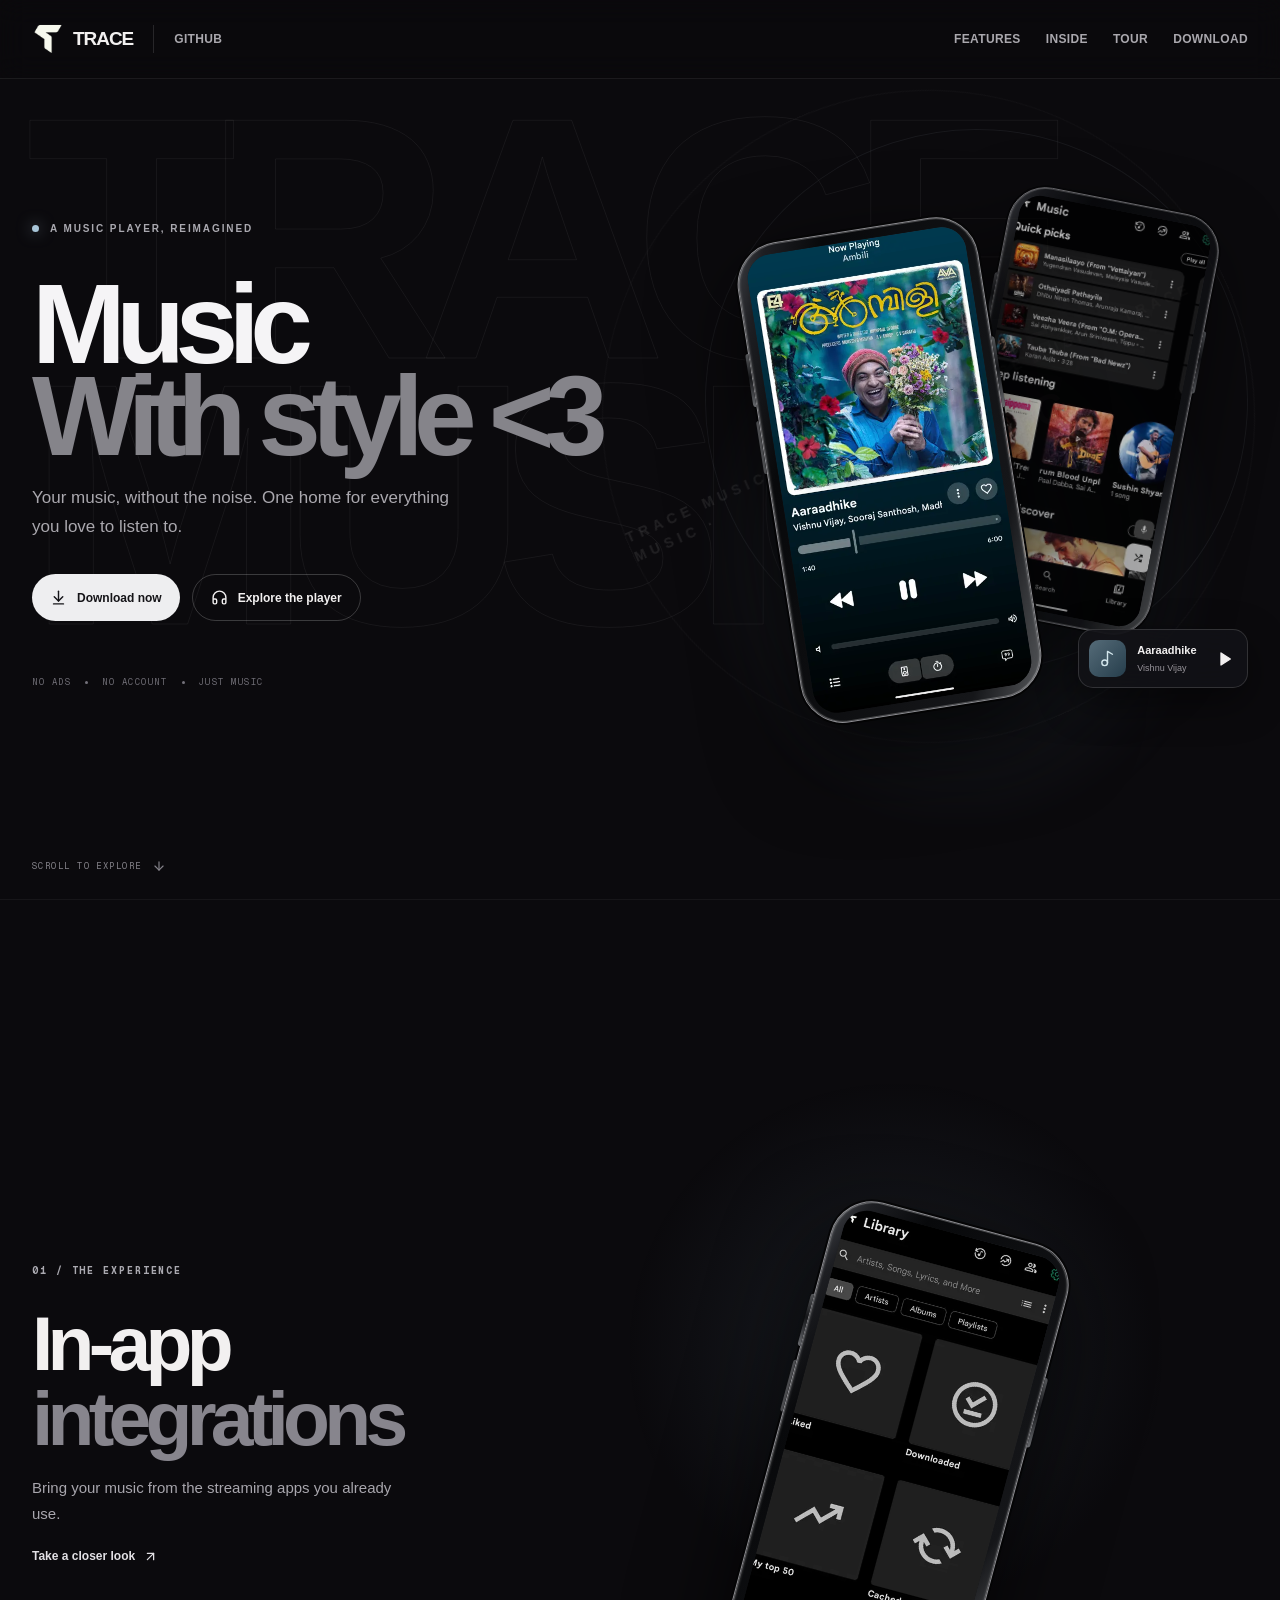
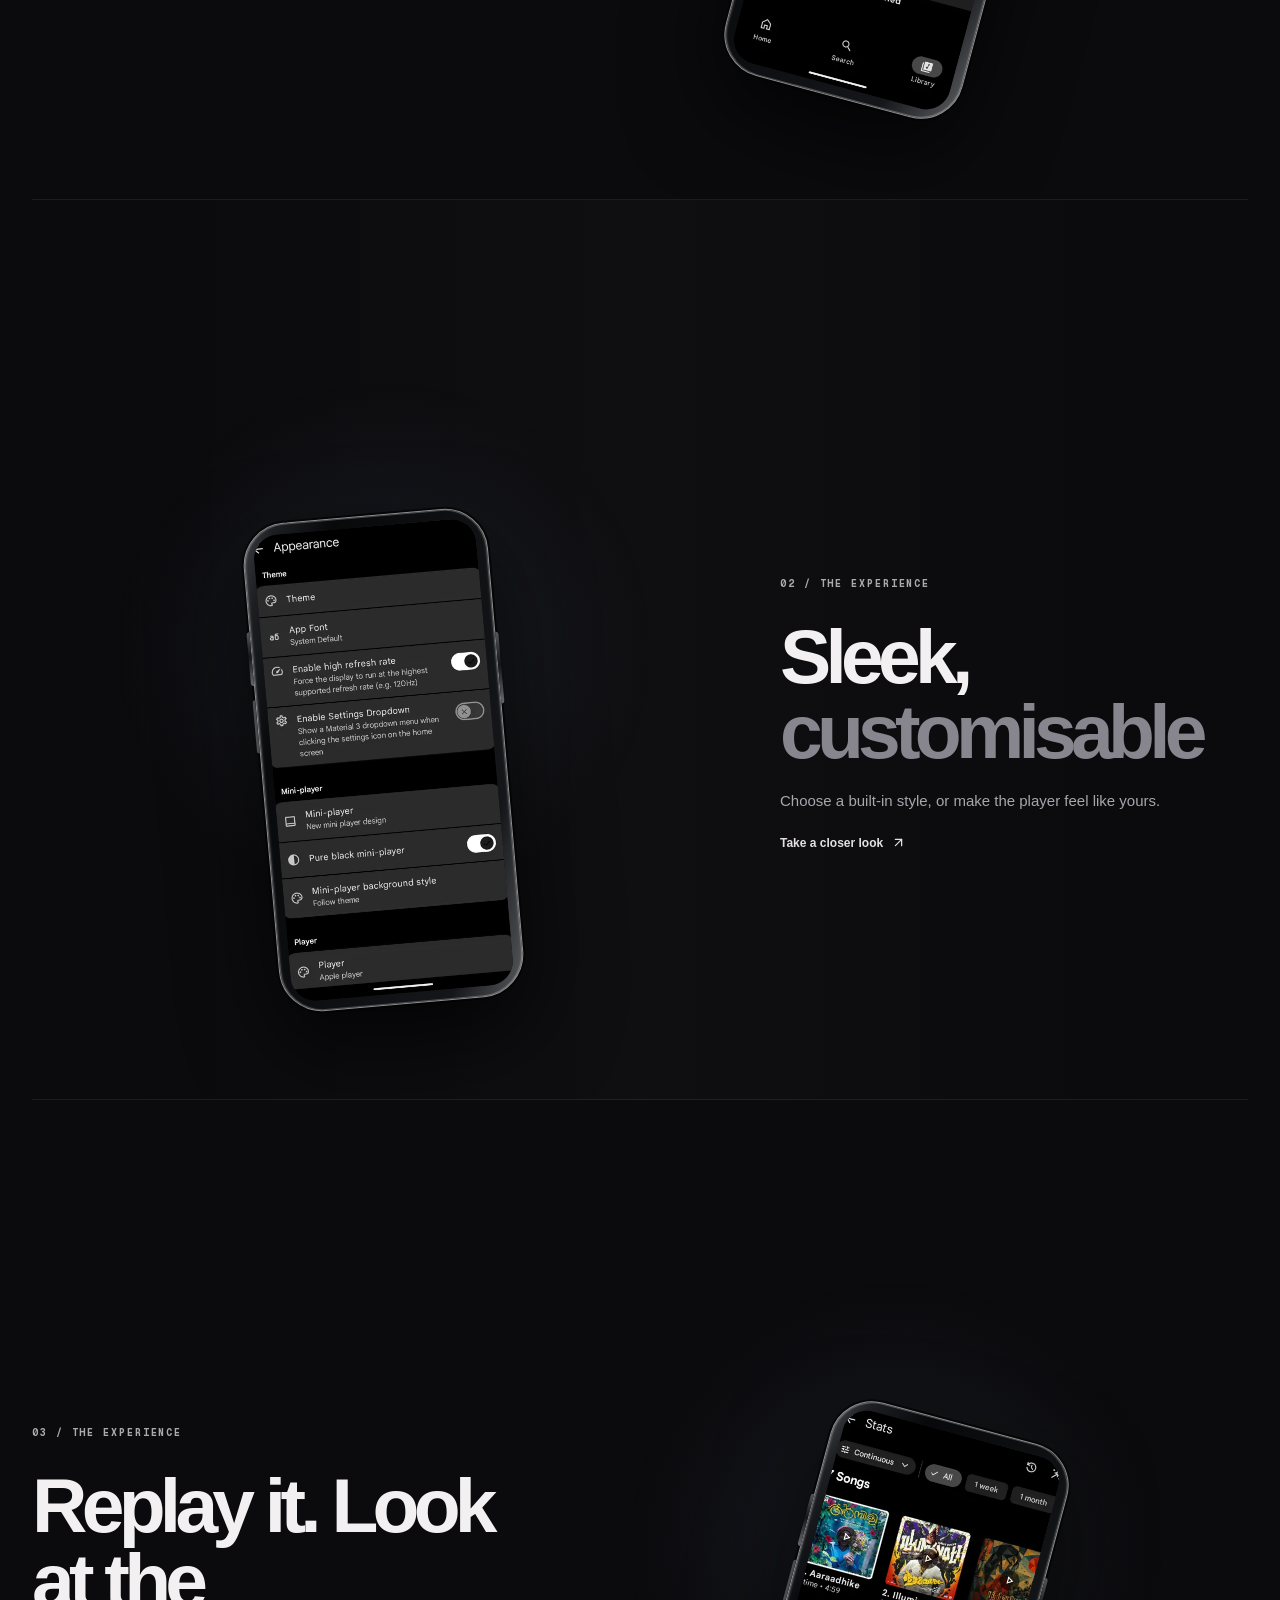
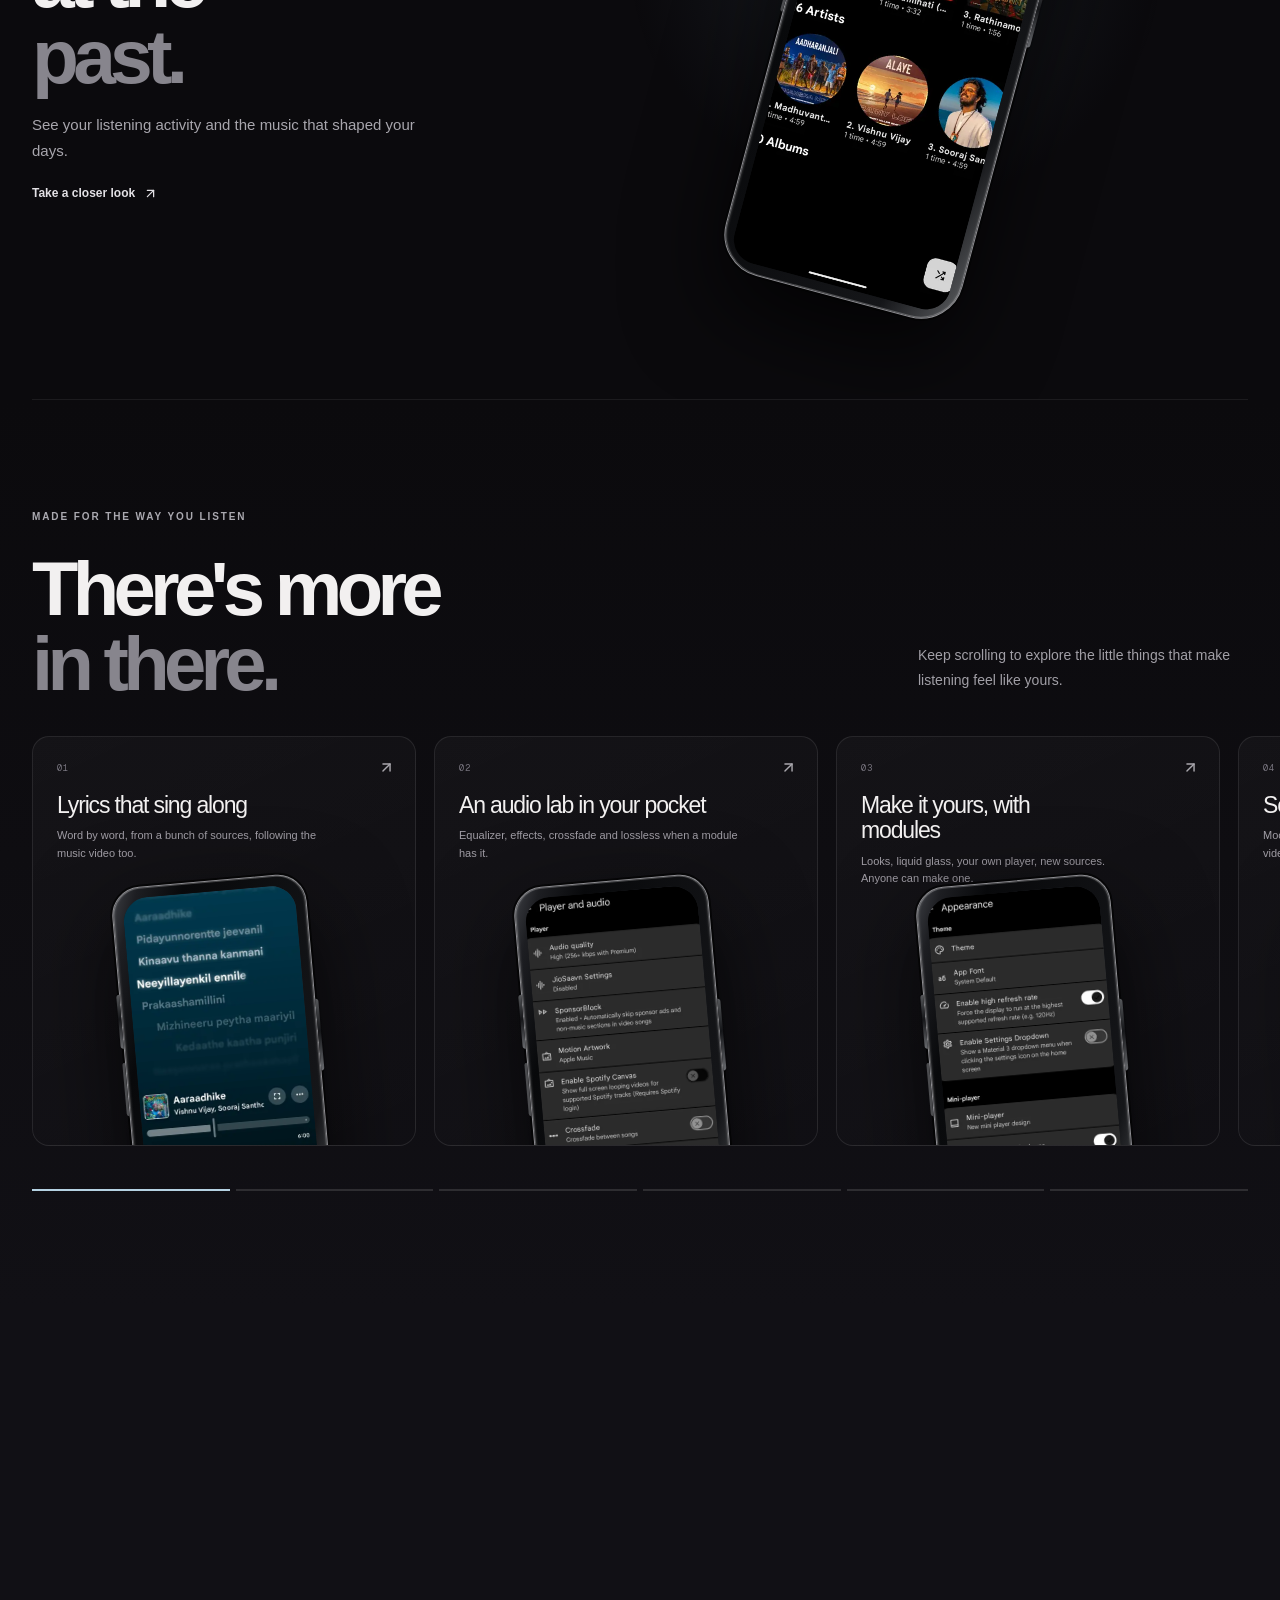
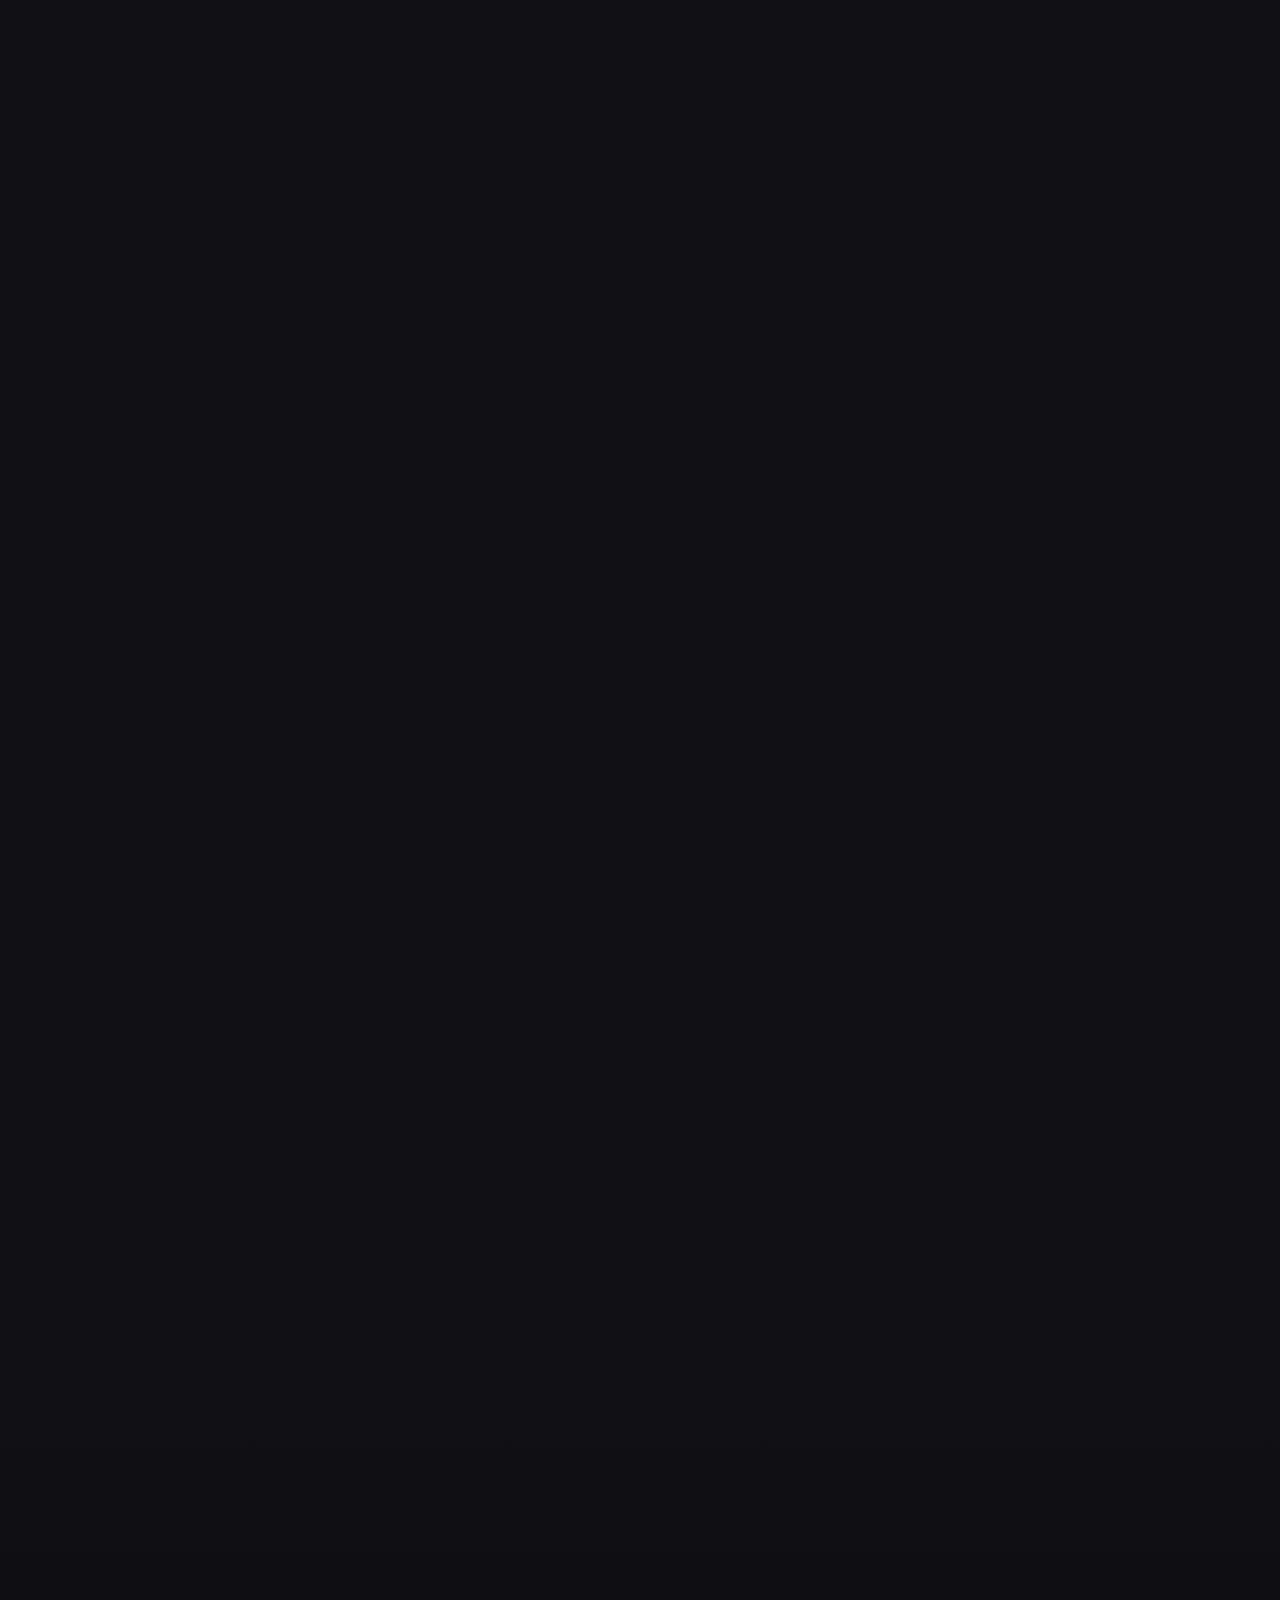
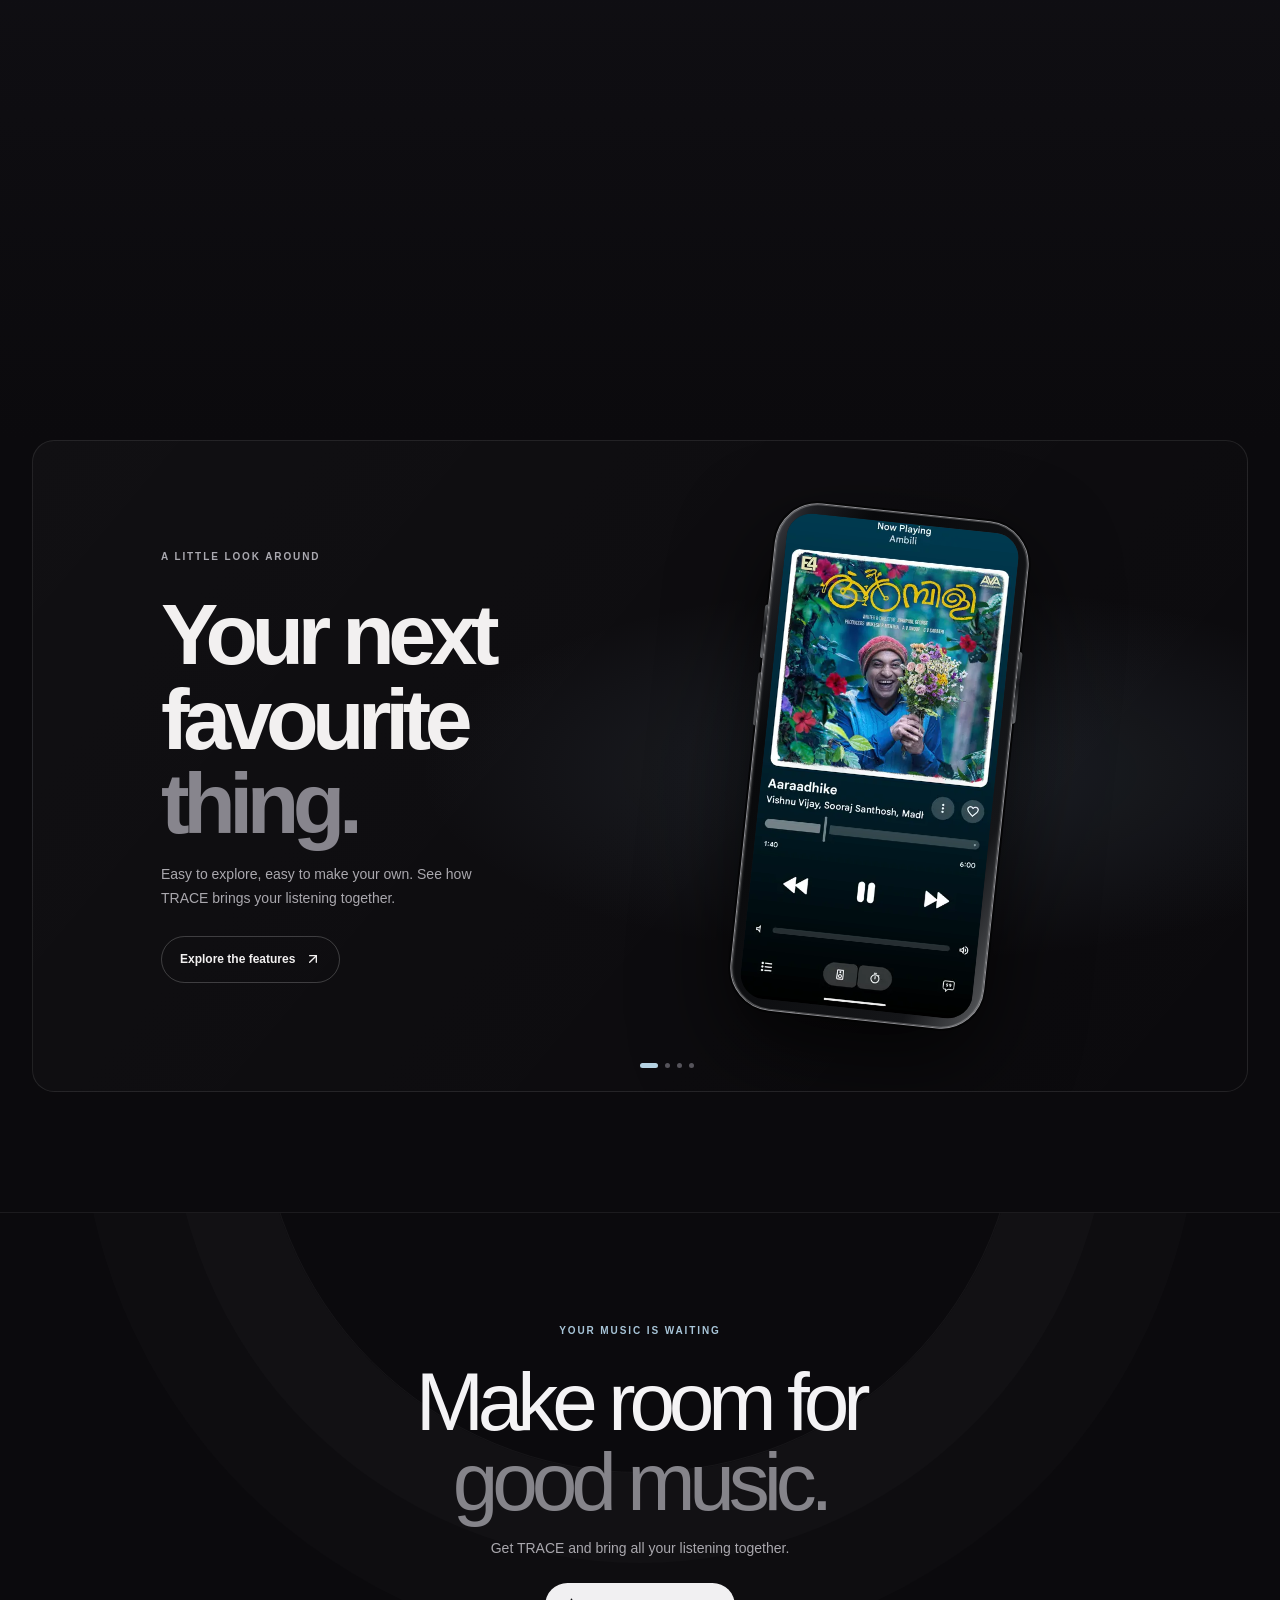
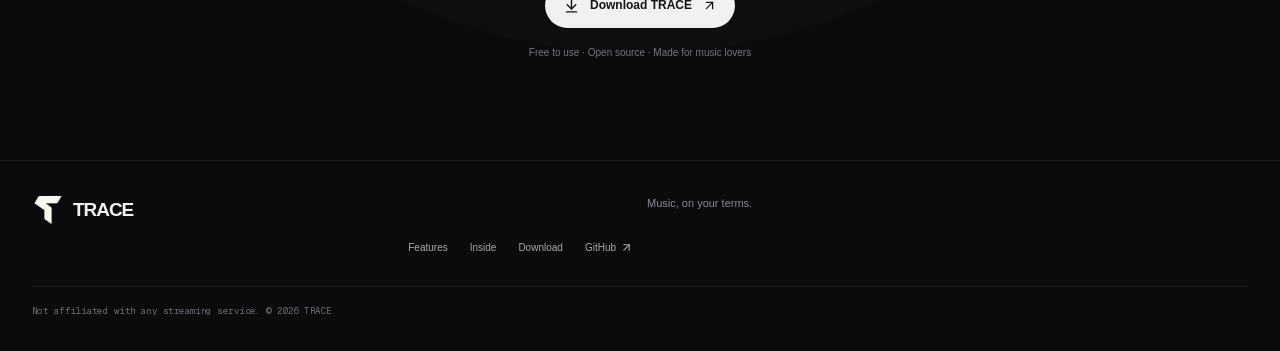
==== commit 5f39ece8: "Re-sync live site to TRACE-Complete snapshot" ====
--- a/index.html
+++ b/index.html
@@ -1 +1 @@
-<!DOCTYPE html><html lang="en" class="playfair_display_dc3b86c2-module__wRxeBG__variable geist_mono_d6617093-module__z61v7q__variable"><head><meta charSet="utf-8"/><meta name="viewport" content="width=device-width, initial-scale=1"/><link rel="preload" href="/_next/static/media/2a65768255d6b625-s.p.3u4lli0-axodc.woff2" as="font" crossorigin="" type="font/woff2"/><link rel="preload" href="/_next/static/media/797e433ab948586e-s.p.0r6juujl39pe6.woff2" as="font" crossorigin="" type="font/woff2"/><link rel="stylesheet" href="/_next/static/chunks/12amr-16kgyfi.css" data-precedence="next"/><link rel="stylesheet" href="/_next/static/chunks/0a7duw88q2w8k.css" data-precedence="next"/><link rel="preload" as="script" fetchPriority="low" href="/_next/static/chunks/3s6nzrbk-8mnv.js"/><script src="/_next/static/chunks/0y-dctk-kmqss.js" async=""></script><script src="/_next/static/chunks/196x_tfexoucg.js" async=""></script><script src="/_next/static/chunks/03id_cqkhol3h.js" async=""></script><script src="/_next/static/chunks/turbopack-2yp0uoc0eys8f.js" async=""></script><script src="/_next/static/chunks/3rsbw8amu_5hm.js" async=""></script><script src="/_next/static/chunks/1fnn-fib_0_4w.js" async=""></script><meta name="next-size-adjust" content=""/><meta name="theme-color" content="#090a0c"/><title>TRACE — Music, with style</title><meta name="description" content="Your music, without the noise. TRACE brings your listening together in one customisable music player."/><meta name="generator" content="v0.app"/><meta property="og:title" content="TRACE — Music, with style"/><meta property="og:description" content="Your music, without the noise. One home for everything you love to listen to."/><meta property="og:type" content="website"/><meta name="twitter:card" content="summary"/><meta name="twitter:title" content="TRACE — Music, with style"/><meta name="twitter:description" content="Your music, without the noise. One home for everything you love to listen to."/><link rel="icon" href="/trace-logo.png"/><link rel="apple-touch-icon" href="/trace-logo.png"/><script src="/_next/static/chunks/0cz1d0mv5g_q7.js" noModule=""></script></head><body class="font-sans antialiased"><div hidden=""><!--$--><!--/$--></div><a class="skip-link" href="#main-content">Skip to content</a><div class="trace-site"><div class="trace-grid" aria-hidden="true"></div><header class="trace-header"><nav class="trace-nav" aria-label="Main navigation"><a class="trace-brand" href="#home"><span class="trace-logo"><img alt="" loading="lazy" width="400" height="400" decoding="async" data-nimg="1" style="color:transparent" src="/trace-logo.png"/></span>TRACE</a><span class="trace-divider"></span><a class="github-link" href="https://github.com/tracezer/Trace">GITHUB</a><div class="desktop-links"><a href="#features">Features</a><a href="#more">Inside</a><a href="#tour">Tour</a><a href="https://github.com/tracezer/Trace/releases/download/v3.0.4/TRACE-3.0.4.apk">Download</a></div><button class="mobile-menu" aria-label="Open menu" aria-expanded="false"><svg xmlns="http://www.w3.org/2000/svg" width="24" height="24" viewBox="0 0 24 24" fill="none" stroke="currentColor" stroke-width="2" stroke-linecap="round" stroke-linejoin="round" class="lucide lucide-menu"><line x1="4" x2="20" y1="12" y2="12"></line><line x1="4" x2="20" y1="6" y2="6"></line><line x1="4" x2="20" y1="18" y2="18"></line></svg></button></nav></header><main id="main-content"><section class="trace-hero" id="home"><div class="hero-wordmark" aria-hidden="true" style="transform:none">TRACE<br/>MUSIC</div><div class="hero-ring" aria-hidden="true" style="transform:rotate(-24deg)">TRACE MUSIC · TRACE MUSIC · TRACE MUSIC · TRACE MUSIC ·</div><div class="hero-inner"><div class="hero-copy" style="transform:none"><p class="trace-eyebrow"><span></span> A MUSIC PLAYER, REIMAGINED</p><h1><span>Music</span><br/><em>With style &lt;3</em></h1><p class="hero-description">Your music, without the noise. One home for everything you love to listen to.</p><div class="hero-actions"><a class="trace-button primary" href="https://github.com/tracezer/Trace/releases/download/v3.0.4/TRACE-3.0.4.apk"><svg xmlns="http://www.w3.org/2000/svg" width="17" height="17" viewBox="0 0 24 24" fill="none" stroke="currentColor" stroke-width="2" stroke-linecap="round" stroke-linejoin="round" class="lucide lucide-arrow-down-to-line"><path d="M12 17V3"></path><path d="m6 11 6 6 6-6"></path><path d="M19 21H5"></path></svg> Download now</a><a class="trace-button secondary" href="#more"><svg xmlns="http://www.w3.org/2000/svg" width="17" height="17" viewBox="0 0 24 24" fill="none" stroke="currentColor" stroke-width="2" stroke-linecap="round" stroke-linejoin="round" class="lucide lucide-headphones"><path d="M3 14h3a2 2 0 0 1 2 2v3a2 2 0 0 1-2 2H5a2 2 0 0 1-2-2v-7a9 9 0 0 1 18 0v7a2 2 0 0 1-2 2h-1a2 2 0 0 1-2-2v-3a2 2 0 0 1 2-2h3"></path></svg> Explore the player</a></div><div class="hero-meta"><span>NO ADS</span><i></i> <span>NO ACCOUNT</span><i></i> <span>JUST MUSIC</span></div></div><div class="hero-visual" style="transform:none"><div class="hero-halo"></div><div class="hero-disc" aria-hidden="true">TRACE<br/>MUSIC</div><div class="hero-phone-stack"><div class="phone-mock"><span class="phone-island" aria-hidden="true"></span><div class="phone-content" style="position:relative;height:100%;padding:0"><img alt="TRACE player" loading="lazy" decoding="async" data-nimg="fill" style="position:absolute;height:100%;width:100%;left:0;top:0;right:0;bottom:0;object-fit:cover;object-position:center center;color:transparent" src="/screens/player.webp"/></div></div><div class="phone-mock"><span class="phone-island" aria-hidden="true"></span><div class="phone-content" style="position:relative;height:100%;padding:0"><img alt="TRACE home" loading="lazy" decoding="async" data-nimg="fill" style="position:absolute;height:100%;width:100%;left:0;top:0;right:0;bottom:0;object-fit:cover;object-position:center center;color:transparent" src="/screens/home.webp"/></div></div></div><div class="floating-player"><div class="float-art"><svg xmlns="http://www.w3.org/2000/svg" width="17" height="17" viewBox="0 0 24 24" fill="none" stroke="currentColor" stroke-width="2" stroke-linecap="round" stroke-linejoin="round" class="lucide lucide-music2"><circle cx="8" cy="18" r="4"></circle><path d="M12 18V2l7 4"></path></svg></div><div><b>Aaraadhike</b><small>Vishnu Vijay</small></div><svg xmlns="http://www.w3.org/2000/svg" width="16" height="16" viewBox="0 0 24 24" fill="currentColor" stroke="currentColor" stroke-width="2" stroke-linecap="round" stroke-linejoin="round" class="lucide lucide-play"><polygon points="6 3 20 12 6 21 6 3"></polygon></svg></div></div></div><a class="scroll-cue" href="#features">SCROLL TO EXPLORE <svg xmlns="http://www.w3.org/2000/svg" width="14" height="14" viewBox="0 0 24 24" fill="none" stroke="currentColor" stroke-width="2" stroke-linecap="round" stroke-linejoin="round" class="lucide lucide-arrow-down"><path d="M12 5v14"></path><path d="m19 12-7 7-7-7"></path></svg></a></section><section class="trace-features" id="features"><article class="feature-panel "><div class="feature-copy" style="transform:translateY(65px)"><p class="trace-eyebrow">01<!-- --> / THE EXPERIENCE</p><h2>In-app<br/><em>integrations</em></h2><p>Bring your music from the streaming apps you already use.</p><a class="text-link" href="#tour">Take a closer look <svg xmlns="http://www.w3.org/2000/svg" width="15" height="15" viewBox="0 0 24 24" fill="none" stroke="currentColor" stroke-width="2" stroke-linecap="round" stroke-linejoin="round" class="lucide lucide-arrow-up-right"><path d="M7 7h10v10"></path><path d="M7 17 17 7"></path></svg></a></div><div class="feature-art"><div class="feature-glow"></div><div style="transform:translateY(110px) rotate(10deg)"><div class="phone-mock"><span class="phone-island" aria-hidden="true"></span><div class="phone-content" style="position:relative;height:100%;padding:0"><img alt="In-app integrations" loading="lazy" decoding="async" data-nimg="fill" style="position:absolute;height:100%;width:100%;left:0;top:0;right:0;bottom:0;object-fit:cover;object-position:center center;color:transparent" src="/screens/integrations.webp"/></div></div></div></div></article><article class="feature-panel reverse"><div class="feature-copy" style="transform:translateY(65px)"><p class="trace-eyebrow">02<!-- --> / THE EXPERIENCE</p><h2>Sleek,<br/><em>customisable</em></h2><p>Choose a built-in style, or make the player feel like yours.</p><a class="text-link" href="#tour">Take a closer look <svg xmlns="http://www.w3.org/2000/svg" width="15" height="15" viewBox="0 0 24 24" fill="none" stroke="currentColor" stroke-width="2" stroke-linecap="round" stroke-linejoin="round" class="lucide lucide-arrow-up-right"><path d="M7 7h10v10"></path><path d="M7 17 17 7"></path></svg></a></div><div class="feature-art"><div class="feature-glow"></div><div style="transform:translateY(110px) rotate(-10deg)"><div class="phone-mock"><span class="phone-island" aria-hidden="true"></span><div class="phone-content" style="position:relative;height:100%;padding:0"><img alt="Sleek, customisable" loading="lazy" decoding="async" data-nimg="fill" style="position:absolute;height:100%;width:100%;left:0;top:0;right:0;bottom:0;object-fit:cover;object-position:center center;color:transparent" src="/screens/custom.webp"/></div></div></div></div></article><article class="feature-panel "><div class="feature-copy" style="transform:translateY(65px)"><p class="trace-eyebrow">03<!-- --> / THE EXPERIENCE</p><h2>Replay it. Look at the<br/><em>past.</em></h2><p>See your listening activity and the music that shaped your days.</p><a class="text-link" href="#tour">Take a closer look <svg xmlns="http://www.w3.org/2000/svg" width="15" height="15" viewBox="0 0 24 24" fill="none" stroke="currentColor" stroke-width="2" stroke-linecap="round" stroke-linejoin="round" class="lucide lucide-arrow-up-right"><path d="M7 7h10v10"></path><path d="M7 17 17 7"></path></svg></a></div><div class="feature-art"><div class="feature-glow"></div><div style="transform:translateY(110px) rotate(10deg)"><div class="phone-mock"><span class="phone-island" aria-hidden="true"></span><div class="phone-content" style="position:relative;height:100%;padding:0"><img alt="Replay it. Look at the past." loading="lazy" decoding="async" data-nimg="fill" style="position:absolute;height:100%;width:100%;left:0;top:0;right:0;bottom:0;object-fit:cover;object-position:center center;color:transparent" src="/screens/recap.webp"/></div></div></div></div></article></section><section class="more-section" id="more" aria-label="More TRACE features"><div class="more-sticky"><div class="more-heading"><div><p class="trace-eyebrow">MADE FOR THE WAY YOU LISTEN</p><h2>There&#x27;s more<br/><em>in there.</em></h2></div><p>Keep scrolling to explore the little things that make listening feel like yours.</p></div><div class="more-track" style="transform:none"><article class="more-card"><div class="card-number">0<!-- -->1</div><h3>Lyrics that sing along</h3><p>Word by word, from a bunch of sources, following the music video too.</p><div class="phone-mock"><span class="phone-island" aria-hidden="true"></span><div class="phone-content" style="position:relative;height:100%;padding:0"><img alt="Lyrics that sing along" loading="lazy" decoding="async" data-nimg="fill" style="position:absolute;height:100%;width:100%;left:0;top:0;right:0;bottom:0;object-fit:cover;object-position:center center;color:transparent" src="/screens/lyrics.webp"/></div></div><span class="card-arrow"><svg xmlns="http://www.w3.org/2000/svg" width="17" height="17" viewBox="0 0 24 24" fill="none" stroke="currentColor" stroke-width="2" stroke-linecap="round" stroke-linejoin="round" class="lucide lucide-arrow-up-right"><path d="M7 7h10v10"></path><path d="M7 17 17 7"></path></svg></span></article><article class="more-card"><div class="card-number">0<!-- -->2</div><h3>An audio lab in your pocket</h3><p>Equalizer, effects, crossfade and lossless when a module has it.</p><div class="phone-mock"><span class="phone-island" aria-hidden="true"></span><div class="phone-content" style="position:relative;height:100%;padding:0"><img alt="An audio lab in your pocket" loading="lazy" decoding="async" data-nimg="fill" style="position:absolute;height:100%;width:100%;left:0;top:0;right:0;bottom:0;object-fit:cover;object-position:center center;color:transparent" src="/screens/audio.webp"/></div></div><span class="card-arrow"><svg xmlns="http://www.w3.org/2000/svg" width="17" height="17" viewBox="0 0 24 24" fill="none" stroke="currentColor" stroke-width="2" stroke-linecap="round" stroke-linejoin="round" class="lucide lucide-arrow-up-right"><path d="M7 7h10v10"></path><path d="M7 17 17 7"></path></svg></span></article><article class="more-card"><div class="card-number">0<!-- -->3</div><h3>Make it yours, with modules</h3><p>Looks, liquid glass, your own player, new sources. Anyone can make one.</p><div class="phone-mock"><span class="phone-island" aria-hidden="true"></span><div class="phone-content" style="position:relative;height:100%;padding:0"><img alt="Make it yours, with modules" loading="lazy" decoding="async" data-nimg="fill" style="position:absolute;height:100%;width:100%;left:0;top:0;right:0;bottom:0;object-fit:cover;object-position:center center;color:transparent" src="/screens/modules.webp"/></div></div><span class="card-arrow"><svg xmlns="http://www.w3.org/2000/svg" width="17" height="17" viewBox="0 0 24 24" fill="none" stroke="currentColor" stroke-width="2" stroke-linecap="round" stroke-linejoin="round" class="lucide lucide-arrow-up-right"><path d="M7 7h10v10"></path><path d="M7 17 17 7"></path></svg></span></article><article class="more-card"><div class="card-number">0<!-- -->4</div><h3>Search everything</h3><p>Moods, genres, songs, albums, artists, playlists and videos.</p><div class="phone-mock"><span class="phone-island" aria-hidden="true"></span><div class="phone-content" style="position:relative;height:100%;padding:0"><img alt="Search everything" loading="lazy" decoding="async" data-nimg="fill" style="position:absolute;height:100%;width:100%;left:0;top:0;right:0;bottom:0;object-fit:cover;object-position:center center;color:transparent" src="/screens/search.webp"/></div></div><span class="card-arrow"><svg xmlns="http://www.w3.org/2000/svg" width="17" height="17" viewBox="0 0 24 24" fill="none" stroke="currentColor" stroke-width="2" stroke-linecap="round" stroke-linejoin="round" class="lucide lucide-arrow-up-right"><path d="M7 7h10v10"></path><path d="M7 17 17 7"></path></svg></span></article><article class="more-card"><div class="card-number">0<!-- -->5</div><h3>Easy on your data</h3><p>Data saver plays lighter streams and keeps covers still on mobile data.</p><div class="phone-mock"><span class="phone-island" aria-hidden="true"></span><div class="phone-content" style="position:relative;height:100%;padding:0"><img alt="Easy on your data" loading="lazy" decoding="async" data-nimg="fill" style="position:absolute;height:100%;width:100%;left:0;top:0;right:0;bottom:0;object-fit:cover;object-position:center center;color:transparent" src="/screens/data.webp"/></div></div><span class="card-arrow"><svg xmlns="http://www.w3.org/2000/svg" width="17" height="17" viewBox="0 0 24 24" fill="none" stroke="currentColor" stroke-width="2" stroke-linecap="round" stroke-linejoin="round" class="lucide lucide-arrow-up-right"><path d="M7 7h10v10"></path><path d="M7 17 17 7"></path></svg></span></article><article class="more-card"><div class="card-number">0<!-- -->6</div><h3>Every setting, one search away</h3><p>Type any setting and it takes you right to it.</p><div class="phone-mock"><span class="phone-island" aria-hidden="true"></span><div class="phone-content" style="position:relative;height:100%;padding:0"><img alt="Every setting, one search away" loading="lazy" decoding="async" data-nimg="fill" style="position:absolute;height:100%;width:100%;left:0;top:0;right:0;bottom:0;object-fit:cover;object-position:center center;color:transparent" src="/screens/settings.webp"/></div></div><span class="card-arrow"><svg xmlns="http://www.w3.org/2000/svg" width="17" height="17" viewBox="0 0 24 24" fill="none" stroke="currentColor" stroke-width="2" stroke-linecap="round" stroke-linejoin="round" class="lucide lucide-arrow-up-right"><path d="M7 7h10v10"></path><path d="M7 17 17 7"></path></svg></span></article></div><div class="rail-progress"><span></span><span></span><span></span><span></span><span></span><span></span></div></div></section><section class="tour-section" id="tour"><div class="tour-copy"><p class="trace-eyebrow">A LITTLE LOOK AROUND</p><h2>Your next<br/>favourite <em>thing.</em></h2><p>Easy to explore, easy to make your own. See how TRACE brings your listening together.</p><a class="trace-button secondary" href="#features">Explore the features <svg xmlns="http://www.w3.org/2000/svg" width="16" height="16" viewBox="0 0 24 24" fill="none" stroke="currentColor" stroke-width="2" stroke-linecap="round" stroke-linejoin="round" class="lucide lucide-arrow-up-right"><path d="M7 7h10v10"></path><path d="M7 17 17 7"></path></svg></a></div><div class="tour-phone"><div class="phone-mock"><span class="phone-island" aria-hidden="true"></span><div class="phone-content" style="position:relative;height:100%;padding:0"><img alt="TRACE player" loading="lazy" decoding="async" data-nimg="fill" style="position:absolute;height:100%;width:100%;left:0;top:0;right:0;bottom:0;object-fit:cover;object-position:center center;color:transparent" src="/screens/player.webp"/></div></div></div><div class="tour-dots"><span class="active"></span><span></span><span></span><span></span></div></section><section class="download-section" id="download"><div class="download-orbit"></div><p class="trace-eyebrow">YOUR MUSIC IS WAITING</p><h2>Make room for<br/><em>good music.</em></h2><p>Get TRACE and bring all your listening together.</p><a class="trace-button dark-button" href="https://github.com/tracezer/Trace/releases/download/v3.0.4/TRACE-3.0.4.apk"><svg xmlns="http://www.w3.org/2000/svg" width="17" height="17" viewBox="0 0 24 24" fill="none" stroke="currentColor" stroke-width="2" stroke-linecap="round" stroke-linejoin="round" class="lucide lucide-arrow-down-to-line"><path d="M12 17V3"></path><path d="m6 11 6 6 6-6"></path><path d="M19 21H5"></path></svg> Download TRACE <svg xmlns="http://www.w3.org/2000/svg" width="15" height="15" viewBox="0 0 24 24" fill="none" stroke="currentColor" stroke-width="2" stroke-linecap="round" stroke-linejoin="round" class="lucide lucide-arrow-up-right"><path d="M7 7h10v10"></path><path d="M7 17 17 7"></path></svg></a><small>Free to use · Open source · Made for music lovers</small></section></main><footer class="trace-footer"><a class="trace-brand" href="#home"><span class="trace-logo"><img alt="" loading="lazy" width="400" height="400" decoding="async" data-nimg="1" style="color:transparent" src="/trace-logo.png"/></span>TRACE</a><p>Music, on your terms.</p><div><a href="#features">Features</a><a href="#more">Inside</a><a href="https://github.com/tracezer/Trace/releases/download/v3.0.4/TRACE-3.0.4.apk">Download</a><a href="https://github.com/tracezer/Trace">GitHub <svg xmlns="http://www.w3.org/2000/svg" width="13" height="13" viewBox="0 0 24 24" fill="none" stroke="currentColor" stroke-width="2" stroke-linecap="round" stroke-linejoin="round" class="lucide lucide-arrow-up-right"><path d="M7 7h10v10"></path><path d="M7 17 17 7"></path></svg></a></div><small>Not affiliated with any streaming service. © 2026 TRACE</small></footer></div><!--$--><!--/$--><!--$!--><template data-dgst="BAILOUT_TO_CLIENT_SIDE_RENDERING"></template><!--/$--><script src="/_next/static/chunks/3s6nzrbk-8mnv.js" id="_R_" async=""></script><script>(self.__next_f=self.__next_f||[]).push([0])</script><script>self.__next_f.push([1,"1:\"$Sreact.fragment\"\n2:I[39756,[\"/_next/static/chunks/3rsbw8amu_5hm.js\"],\"default\"]\n3:I[37457,[\"/_next/static/chunks/3rsbw8amu_5hm.js\"],\"default\"]\n4:I[2355,[\"/_next/static/chunks/3rsbw8amu_5hm.js\"],\"Analytics\"]\n5:I[4601,[\"/_next/static/chunks/3rsbw8amu_5hm.js\",\"/_next/static/chunks/1fnn-fib_0_4w.js\"],\"TraceSite\"]\n6:I[97367,[\"/_next/static/chunks/3rsbw8amu_5hm.js\"],\"OutletBoundary\"]\n7:\"$Sreact.suspense\"\n9:I[97367,[\"/_next/static/chunks/3rsbw8amu_5hm.js\"],\"ViewportBoundary\"]\nb:I[97367,[\"/_next/static/chunks/3rsbw8amu_5hm.js\"],\"MetadataBoundary\"]\nd:I[68027,[\"/_next/static/chunks/3rsbw8amu_5hm.js\"],\"default\",1]\n:HL[\"/_next/static/chunks/12amr-16kgyfi.css\",\"style\"]\n:HL[\"/_next/static/chunks/0a7duw88q2w8k.css\",\"style\"]\n:HL[\"/_next/static/media/2a65768255d6b625-s.p.3u4lli0-axodc.woff2\",\"font\",{\"crossOrigin\":\"\",\"type\":\"font/woff2\"}]\n:HL[\"/_next/static/media/797e433ab948586e-s.p.0r6juujl39pe6.woff2\",\"font\",{\"crossOrigin\":\"\",\"type\":\"font/woff2\"}]\n"])</script><script>self.__next_f.push([1,"0:{\"P\":null,\"c\":[\"\",\"\"],\"q\":\"\",\"i\":false,\"f\":[[[\"\",{\"children\":[\"__PAGE__\",{},\"$undefined\",\"$undefined\",4608]},\"$undefined\",\"$undefined\",4624],[[\"$\",\"$1\",\"c\",{\"children\":[[[\"$\",\"link\",\"0\",{\"rel\":\"stylesheet\",\"href\":\"/_next/static/chunks/12amr-16kgyfi.css\",\"precedence\":\"next\",\"crossOrigin\":\"$undefined\",\"nonce\":\"$undefined\"}],[\"$\",\"link\",\"1\",{\"rel\":\"stylesheet\",\"href\":\"/_next/static/chunks/0a7duw88q2w8k.css\",\"precedence\":\"next\",\"crossOrigin\":\"$undefined\",\"nonce\":\"$undefined\"}],[\"$\",\"script\",\"script-0\",{\"src\":\"/_next/static/chunks/3rsbw8amu_5hm.js\",\"async\":true,\"nonce\":\"$undefined\"}]],[\"$\",\"html\",null,{\"lang\":\"en\",\"className\":\"playfair_display_dc3b86c2-module__wRxeBG__variable geist_mono_d6617093-module__z61v7q__variable\",\"children\":[\"$\",\"body\",null,{\"className\":\"font-sans antialiased\",\"children\":[[\"$\",\"a\",null,{\"className\":\"skip-link\",\"href\":\"#main-content\",\"children\":\"Skip to content\"}],[\"$\",\"$L2\",null,{\"parallelRouterKey\":\"children\",\"error\":\"$undefined\",\"errorStyles\":\"$undefined\",\"errorScripts\":\"$undefined\",\"template\":[\"$\",\"$L3\",null,{}],\"templateStyles\":\"$undefined\",\"templateScripts\":\"$undefined\",\"notFound\":[[[\"$\",\"title\",null,{\"children\":\"404: This page could not be found.\"}],[\"$\",\"div\",null,{\"style\":{\"fontFamily\":\"system-ui,\\\"Segoe UI\\\",Roboto,Helvetica,Arial,sans-serif,\\\"Apple Color Emoji\\\",\\\"Segoe UI Emoji\\\"\",\"height\":\"100vh\",\"textAlign\":\"center\",\"display\":\"flex\",\"flexDirection\":\"column\",\"alignItems\":\"center\",\"justifyContent\":\"center\"},\"children\":[\"$\",\"div\",null,{\"children\":[[\"$\",\"style\",null,{\"dangerouslySetInnerHTML\":{\"__html\":\"body{color:#000;background:#fff;margin:0}.next-error-h1{border-right:1px solid rgba(0,0,0,.3)}@media (prefers-color-scheme:dark){body{color:#fff;background:#000}.next-error-h1{border-right:1px solid rgba(255,255,255,.3)}}\"}}],[\"$\",\"h1\",null,{\"className\":\"next-error-h1\",\"style\":{\"display\":\"inline-block\",\"margin\":\"0 20px 0 0\",\"padding\":\"0 23px 0 0\",\"fontSize\":24,\"fontWeight\":500,\"verticalAlign\":\"top\",\"lineHeight\":\"49px\"},\"children\":404}],[\"$\",\"div\",null,{\"style\":{\"display\":\"inline-block\"},\"children\":[\"$\",\"h2\",null,{\"style\":{\"fontSize\":14,\"fontWeight\":400,\"lineHeight\":\"49px\",\"margin\":0},\"children\":\"This page could not be found.\"}]}]]}]}]],[]],\"forbidden\":\"$undefined\",\"unauthorized\":\"$undefined\"}],[\"$\",\"$L4\",null,{}]]}]}]]}],{\"children\":[[\"$\",\"$1\",\"c\",{\"children\":[[\"$\",\"$L5\",null,{}],[[\"$\",\"script\",\"script-0\",{\"src\":\"/_next/static/chunks/1fnn-fib_0_4w.js\",\"async\":true,\"nonce\":\"$undefined\"}]],[\"$\",\"$L6\",null,{\"children\":[\"$\",\"$7\",null,{\"name\":\"Next.MetadataOutlet\",\"children\":\"$@8\"}]}]]}],{},null,false,null]},null,false,null],[\"$\",\"$1\",\"h\",{\"children\":[null,[\"$\",\"$L9\",null,{\"children\":\"$La\"}],[\"$\",\"div\",null,{\"hidden\":true,\"children\":[\"$\",\"$Lb\",null,{\"children\":[\"$\",\"$7\",null,{\"name\":\"Next.Metadata\",\"children\":\"$Lc\"}]}]}],[\"$\",\"meta\",null,{\"name\":\"next-size-adjust\",\"content\":\"\"}]]}],false]],\"m\":\"$undefined\",\"G\":[\"$d\",[[\"$\",\"link\",\"0\",{\"rel\":\"stylesheet\",\"href\":\"/_next/static/chunks/12amr-16kgyfi.css\",\"precedence\":\"next\",\"crossOrigin\":\"$undefined\",\"nonce\":\"$undefined\"}],[\"$\",\"link\",\"1\",{\"rel\":\"stylesheet\",\"href\":\"/_next/static/chunks/0a7duw88q2w8k.css\",\"precedence\":\"next\",\"crossOrigin\":\"$undefined\",\"nonce\":\"$undefined\"}]]],\"S\":true,\"h\":null,\"r\":\"$undefined\",\"s\":\"$undefined\",\"a\":\"$undefined\",\"l\":\"$undefined\",\"p\":\"$undefined\",\"d\":\"$undefined\",\"b\":\"48vRuJbJLgUvj9g_-Yb-r\"}\n"])</script><script>self.__next_f.push([1,"a:[[\"$\",\"meta\",\"0\",{\"charSet\":\"utf-8\"}],[\"$\",\"meta\",\"1\",{\"name\":\"viewport\",\"content\":\"width=device-width, initial-scale=1\"}],[\"$\",\"meta\",\"2\",{\"name\":\"theme-color\",\"content\":\"#090a0c\"}]]\n"])</script><script>self.__next_f.push([1,"e:I[27201,[\"/_next/static/chunks/3rsbw8amu_5hm.js\"],\"IconMark\"]\n8:null\nc:[[\"$\",\"title\",\"0\",{\"children\":\"TRACE — Music, with style\"}],[\"$\",\"meta\",\"1\",{\"name\":\"description\",\"content\":\"Your music, without the noise. TRACE brings your listening together in one customisable music player.\"}],[\"$\",\"meta\",\"2\",{\"name\":\"generator\",\"content\":\"v0.app\"}],[\"$\",\"meta\",\"3\",{\"property\":\"og:title\",\"content\":\"TRACE — Music, with style\"}],[\"$\",\"meta\",\"4\",{\"property\":\"og:description\",\"content\":\"Your music, without the noise. One home for everything you love to listen to.\"}],[\"$\",\"meta\",\"5\",{\"property\":\"og:type\",\"content\":\"website\"}],[\"$\",\"meta\",\"6\",{\"name\":\"twitter:card\",\"content\":\"summary\"}],[\"$\",\"meta\",\"7\",{\"name\":\"twitter:title\",\"content\":\"TRACE — Music, with style\"}],[\"$\",\"meta\",\"8\",{\"name\":\"twitter:description\",\"content\":\"Your music, without the noise. One home for everything you love to listen to.\"}],[\"$\",\"link\",\"9\",{\"rel\":\"icon\",\"href\":\"/trace-logo.png\"}],[\"$\",\"link\",\"10\",{\"rel\":\"apple-touch-icon\",\"href\":\"/trace-logo.png\"}],[\"$\",\"$Le\",\"11\",{}]]\n"])</script></body></html>+<!DOCTYPE html><html lang="en" class="playfair_display_dc3b86c2-module__wRxeBG__variable geist_mono_d6617093-module__z61v7q__variable"><head><meta charSet="utf-8"/><meta name="viewport" content="width=device-width, initial-scale=1"/><link rel="preload" href="/_next/static/media/2a65768255d6b625-s.p.3u4lli0-axodc.woff2" as="font" crossorigin="" type="font/woff2"/><link rel="preload" href="/_next/static/media/797e433ab948586e-s.p.0r6juujl39pe6.woff2" as="font" crossorigin="" type="font/woff2"/><link rel="stylesheet" href="/_next/static/chunks/12amr-16kgyfi.css" data-precedence="next"/><link rel="stylesheet" href="/_next/static/chunks/2tm8vta986kli.css" data-precedence="next"/><link rel="preload" as="script" fetchPriority="low" href="/_next/static/chunks/3s6nzrbk-8mnv.js"/><script src="/_next/static/chunks/0y-dctk-kmqss.js" async=""></script><script src="/_next/static/chunks/196x_tfexoucg.js" async=""></script><script src="/_next/static/chunks/03id_cqkhol3h.js" async=""></script><script src="/_next/static/chunks/turbopack-2yp0uoc0eys8f.js" async=""></script><script src="/_next/static/chunks/3rsbw8amu_5hm.js" async=""></script><script src="/_next/static/chunks/1bv3zao4lr8ai.js" async=""></script><meta name="next-size-adjust" content=""/><meta name="theme-color" content="#090a0c"/><title>TRACE — Music, with style</title><meta name="description" content="Your music, without the noise. TRACE brings your listening together in one customisable music player."/><meta name="generator" content="v0.app"/><meta property="og:title" content="TRACE — Music, with style"/><meta property="og:description" content="Your music, without the noise. One home for everything you love to listen to."/><meta property="og:type" content="website"/><meta name="twitter:card" content="summary"/><meta name="twitter:title" content="TRACE — Music, with style"/><meta name="twitter:description" content="Your music, without the noise. One home for everything you love to listen to."/><link rel="icon" href="/trace-logo.png"/><link rel="apple-touch-icon" href="/trace-logo.png"/><script src="/_next/static/chunks/0cz1d0mv5g_q7.js" noModule=""></script></head><body class="font-sans antialiased"><div hidden=""><!--$--><!--/$--></div><a class="skip-link" href="#main-content">Skip to content</a><div class="trace-site"><div class="trace-grid" aria-hidden="true"></div><header class="trace-header"><nav class="trace-nav" aria-label="Main navigation"><a class="trace-brand" href="#home"><span class="trace-logo"><img alt="" loading="lazy" width="400" height="400" decoding="async" data-nimg="1" style="color:transparent" src="/trace-logo.png"/></span>TRACE</a><span class="trace-divider"></span><a class="github-link" href="https://github.com/tracezer/Trace">GITHUB</a><div class="desktop-links"><a href="#features">Features</a><a href="#more">Inside</a><a href="#tour">Tour</a><a href="https://github.com/tracezer/Trace/releases/download/v3.0.4/TRACE-3.0.4.apk">Download</a></div><button class="mobile-menu" aria-label="Open menu" aria-expanded="false"><svg xmlns="http://www.w3.org/2000/svg" width="24" height="24" viewBox="0 0 24 24" fill="none" stroke="currentColor" stroke-width="2" stroke-linecap="round" stroke-linejoin="round" class="lucide lucide-menu"><line x1="4" x2="20" y1="12" y2="12"></line><line x1="4" x2="20" y1="6" y2="6"></line><line x1="4" x2="20" y1="18" y2="18"></line></svg></button></nav></header><main id="main-content"><section class="trace-hero" id="home"><div class="hero-wordmark" aria-hidden="true" style="transform:none">TRACE<br/>MUSIC</div><div class="hero-ring" aria-hidden="true" style="transform:rotate(-24deg)">TRACE MUSIC · TRACE MUSIC · TRACE MUSIC · TRACE MUSIC ·</div><div class="hero-inner"><div class="hero-copy" style="transform:none"><p class="trace-eyebrow"><span></span> A MUSIC PLAYER, REIMAGINED</p><h1><span>Music</span><br/><em>With style &lt;3</em></h1><p class="hero-description">Your music, without the noise. One home for everything you love to listen to.</p><div class="hero-actions"><a class="trace-button primary" href="https://github.com/tracezer/Trace/releases/download/v3.0.4/TRACE-3.0.4.apk"><svg xmlns="http://www.w3.org/2000/svg" width="17" height="17" viewBox="0 0 24 24" fill="none" stroke="currentColor" stroke-width="2" stroke-linecap="round" stroke-linejoin="round" class="lucide lucide-arrow-down-to-line"><path d="M12 17V3"></path><path d="m6 11 6 6 6-6"></path><path d="M19 21H5"></path></svg> Download now</a><a class="trace-button secondary" href="#more"><svg xmlns="http://www.w3.org/2000/svg" width="17" height="17" viewBox="0 0 24 24" fill="none" stroke="currentColor" stroke-width="2" stroke-linecap="round" stroke-linejoin="round" class="lucide lucide-headphones"><path d="M3 14h3a2 2 0 0 1 2 2v3a2 2 0 0 1-2 2H5a2 2 0 0 1-2-2v-7a9 9 0 0 1 18 0v7a2 2 0 0 1-2 2h-1a2 2 0 0 1-2-2v-3a2 2 0 0 1 2-2h3"></path></svg> Explore the player</a></div><div class="hero-meta"><span>NO ADS</span><i></i> <span>NO ACCOUNT</span><i></i> <span>JUST MUSIC</span></div></div><div class="hero-visual" style="transform:none"><div class="hero-halo"></div><div class="hero-disc" aria-hidden="true">TRACE<br/>MUSIC</div><div class="hero-phone-stack"><div class="phone-mock"><div class="phone-content" style="position:relative;height:100%;padding:0"><img alt="TRACE player" loading="lazy" decoding="async" data-nimg="fill" style="position:absolute;height:100%;width:100%;left:0;top:0;right:0;bottom:0;object-fit:cover;color:transparent" src="/screens/player.webp"/></div></div><div class="phone-mock"><div class="phone-content" style="position:relative;height:100%;padding:0"><img alt="TRACE home" loading="lazy" decoding="async" data-nimg="fill" style="position:absolute;height:100%;width:100%;left:0;top:0;right:0;bottom:0;object-fit:cover;color:transparent" src="/screens/home.webp"/></div></div></div><div class="floating-player"><div class="float-art"><svg xmlns="http://www.w3.org/2000/svg" width="17" height="17" viewBox="0 0 24 24" fill="none" stroke="currentColor" stroke-width="2" stroke-linecap="round" stroke-linejoin="round" class="lucide lucide-music2"><circle cx="8" cy="18" r="4"></circle><path d="M12 18V2l7 4"></path></svg></div><div><b>Aaraadhike</b><small>Vishnu Vijay</small></div><svg xmlns="http://www.w3.org/2000/svg" width="16" height="16" viewBox="0 0 24 24" fill="currentColor" stroke="currentColor" stroke-width="2" stroke-linecap="round" stroke-linejoin="round" class="lucide lucide-play"><polygon points="6 3 20 12 6 21 6 3"></polygon></svg></div></div></div><a class="scroll-cue" href="#features">SCROLL TO EXPLORE <svg xmlns="http://www.w3.org/2000/svg" width="14" height="14" viewBox="0 0 24 24" fill="none" stroke="currentColor" stroke-width="2" stroke-linecap="round" stroke-linejoin="round" class="lucide lucide-arrow-down"><path d="M12 5v14"></path><path d="m19 12-7 7-7-7"></path></svg></a></section><section class="trace-features" id="features"><article class="feature-panel "><div class="feature-copy" style="transform:translateY(65px)"><p class="trace-eyebrow">01<!-- --> / THE EXPERIENCE</p><h2>In-app<br/><em>integrations</em></h2><p>Bring your music from the streaming apps you already use.</p><a class="text-link" href="#tour">Take a closer look <svg xmlns="http://www.w3.org/2000/svg" width="15" height="15" viewBox="0 0 24 24" fill="none" stroke="currentColor" stroke-width="2" stroke-linecap="round" stroke-linejoin="round" class="lucide lucide-arrow-up-right"><path d="M7 7h10v10"></path><path d="M7 17 17 7"></path></svg></a></div><div class="feature-art"><div class="feature-glow"></div><div style="transform:translateY(110px) rotate(10deg)"><div class="phone-mock"><div class="phone-content" style="position:relative;height:100%;padding:0"><img alt="In-app integrations" loading="lazy" decoding="async" data-nimg="fill" style="position:absolute;height:100%;width:100%;left:0;top:0;right:0;bottom:0;object-fit:cover;color:transparent" src="/screens/integrations.webp"/></div></div></div></div></article><article class="feature-panel reverse"><div class="feature-copy" style="transform:translateY(65px)"><p class="trace-eyebrow">02<!-- --> / THE EXPERIENCE</p><h2>Sleek,<br/><em>customisable</em></h2><p>Choose a built-in style, or make the player feel like yours.</p><a class="text-link" href="#tour">Take a closer look <svg xmlns="http://www.w3.org/2000/svg" width="15" height="15" viewBox="0 0 24 24" fill="none" stroke="currentColor" stroke-width="2" stroke-linecap="round" stroke-linejoin="round" class="lucide lucide-arrow-up-right"><path d="M7 7h10v10"></path><path d="M7 17 17 7"></path></svg></a></div><div class="feature-art"><div class="feature-glow"></div><div style="transform:translateY(110px) rotate(-10deg)"><div class="phone-mock"><div class="phone-content" style="position:relative;height:100%;padding:0"><img alt="Sleek, customisable" loading="lazy" decoding="async" data-nimg="fill" style="position:absolute;height:100%;width:100%;left:0;top:0;right:0;bottom:0;object-fit:cover;color:transparent" src="/screens/custom.webp"/></div></div></div></div></article><article class="feature-panel "><div class="feature-copy" style="transform:translateY(65px)"><p class="trace-eyebrow">03<!-- --> / THE EXPERIENCE</p><h2>Replay it. Look at the<br/><em>past.</em></h2><p>See your listening activity and the music that shaped your days.</p><a class="text-link" href="#tour">Take a closer look <svg xmlns="http://www.w3.org/2000/svg" width="15" height="15" viewBox="0 0 24 24" fill="none" stroke="currentColor" stroke-width="2" stroke-linecap="round" stroke-linejoin="round" class="lucide lucide-arrow-up-right"><path d="M7 7h10v10"></path><path d="M7 17 17 7"></path></svg></a></div><div class="feature-art"><div class="feature-glow"></div><div style="transform:translateY(110px) rotate(10deg)"><div class="phone-mock"><div class="phone-content" style="position:relative;height:100%;padding:0"><img alt="Replay it. Look at the past." loading="lazy" decoding="async" data-nimg="fill" style="position:absolute;height:100%;width:100%;left:0;top:0;right:0;bottom:0;object-fit:cover;color:transparent" src="/screens/recap.webp"/></div></div></div></div></article></section><section class="more-section" id="more" aria-label="More TRACE features"><div class="more-sticky"><div class="more-heading"><div><p class="trace-eyebrow">MADE FOR THE WAY YOU LISTEN</p><h2>There&#x27;s more<br/><em>in there.</em></h2></div><p>Keep scrolling to explore the little things that make listening feel like yours.</p></div><div class="more-track" style="transform:none"><article class="more-card"><div class="card-number">0<!-- -->1</div><h3>Lyrics that sing along</h3><p>Word by word, from a bunch of sources, following the music video too.</p><div class="phone-mock"><div class="phone-content" style="position:relative;height:100%;padding:0"><img alt="Lyrics that sing along" loading="lazy" decoding="async" data-nimg="fill" style="position:absolute;height:100%;width:100%;left:0;top:0;right:0;bottom:0;object-fit:cover;color:transparent" src="/screens/lyrics.webp"/></div></div><span class="card-arrow"><svg xmlns="http://www.w3.org/2000/svg" width="17" height="17" viewBox="0 0 24 24" fill="none" stroke="currentColor" stroke-width="2" stroke-linecap="round" stroke-linejoin="round" class="lucide lucide-arrow-up-right"><path d="M7 7h10v10"></path><path d="M7 17 17 7"></path></svg></span></article><article class="more-card"><div class="card-number">0<!-- -->2</div><h3>An audio lab in your pocket</h3><p>Equalizer, effects, crossfade and lossless when a module has it.</p><div class="phone-mock"><div class="phone-content" style="position:relative;height:100%;padding:0"><img alt="An audio lab in your pocket" loading="lazy" decoding="async" data-nimg="fill" style="position:absolute;height:100%;width:100%;left:0;top:0;right:0;bottom:0;object-fit:cover;color:transparent" src="/screens/audio.webp"/></div></div><span class="card-arrow"><svg xmlns="http://www.w3.org/2000/svg" width="17" height="17" viewBox="0 0 24 24" fill="none" stroke="currentColor" stroke-width="2" stroke-linecap="round" stroke-linejoin="round" class="lucide lucide-arrow-up-right"><path d="M7 7h10v10"></path><path d="M7 17 17 7"></path></svg></span></article><article class="more-card"><div class="card-number">0<!-- -->3</div><h3>Make it yours, with modules</h3><p>Looks, liquid glass, your own player, new sources. Anyone can make one.</p><div class="phone-mock"><div class="phone-content" style="position:relative;height:100%;padding:0"><img alt="Make it yours, with modules" loading="lazy" decoding="async" data-nimg="fill" style="position:absolute;height:100%;width:100%;left:0;top:0;right:0;bottom:0;object-fit:cover;color:transparent" src="/screens/modules.webp"/></div></div><span class="card-arrow"><svg xmlns="http://www.w3.org/2000/svg" width="17" height="17" viewBox="0 0 24 24" fill="none" stroke="currentColor" stroke-width="2" stroke-linecap="round" stroke-linejoin="round" class="lucide lucide-arrow-up-right"><path d="M7 7h10v10"></path><path d="M7 17 17 7"></path></svg></span></article><article class="more-card"><div class="card-number">0<!-- -->4</div><h3>Search everything</h3><p>Moods, genres, songs, albums, artists, playlists and videos.</p><div class="phone-mock"><div class="phone-content" style="position:relative;height:100%;padding:0"><img alt="Search everything" loading="lazy" decoding="async" data-nimg="fill" style="position:absolute;height:100%;width:100%;left:0;top:0;right:0;bottom:0;object-fit:cover;color:transparent" src="/screens/search.webp"/></div></div><span class="card-arrow"><svg xmlns="http://www.w3.org/2000/svg" width="17" height="17" viewBox="0 0 24 24" fill="none" stroke="currentColor" stroke-width="2" stroke-linecap="round" stroke-linejoin="round" class="lucide lucide-arrow-up-right"><path d="M7 7h10v10"></path><path d="M7 17 17 7"></path></svg></span></article><article class="more-card"><div class="card-number">0<!-- -->5</div><h3>Easy on your data</h3><p>Data saver plays lighter streams and keeps covers still on mobile data.</p><div class="phone-mock"><div class="phone-content" style="position:relative;height:100%;padding:0"><img alt="Easy on your data" loading="lazy" decoding="async" data-nimg="fill" style="position:absolute;height:100%;width:100%;left:0;top:0;right:0;bottom:0;object-fit:cover;color:transparent" src="/screens/data.webp"/></div></div><span class="card-arrow"><svg xmlns="http://www.w3.org/2000/svg" width="17" height="17" viewBox="0 0 24 24" fill="none" stroke="currentColor" stroke-width="2" stroke-linecap="round" stroke-linejoin="round" class="lucide lucide-arrow-up-right"><path d="M7 7h10v10"></path><path d="M7 17 17 7"></path></svg></span></article><article class="more-card"><div class="card-number">0<!-- -->6</div><h3>Every setting, one search away</h3><p>Type any setting and it takes you right to it.</p><div class="phone-mock"><div class="phone-content" style="position:relative;height:100%;padding:0"><img alt="Every setting, one search away" loading="lazy" decoding="async" data-nimg="fill" style="position:absolute;height:100%;width:100%;left:0;top:0;right:0;bottom:0;object-fit:cover;color:transparent" src="/screens/settings.webp"/></div></div><span class="card-arrow"><svg xmlns="http://www.w3.org/2000/svg" width="17" height="17" viewBox="0 0 24 24" fill="none" stroke="currentColor" stroke-width="2" stroke-linecap="round" stroke-linejoin="round" class="lucide lucide-arrow-up-right"><path d="M7 7h10v10"></path><path d="M7 17 17 7"></path></svg></span></article></div><div class="rail-progress"><span></span><span></span><span></span><span></span><span></span><span></span></div></div></section><section class="tour-section" id="tour"><div class="tour-copy"><p class="trace-eyebrow">A LITTLE LOOK AROUND</p><h2>Your next<br/>favourite <em>thing.</em></h2><p>Easy to explore, easy to make your own. See how TRACE brings your listening together.</p><a class="trace-button secondary" href="#features">Explore the features <svg xmlns="http://www.w3.org/2000/svg" width="16" height="16" viewBox="0 0 24 24" fill="none" stroke="currentColor" stroke-width="2" stroke-linecap="round" stroke-linejoin="round" class="lucide lucide-arrow-up-right"><path d="M7 7h10v10"></path><path d="M7 17 17 7"></path></svg></a></div><div class="tour-phone"><div class="phone-mock"><div class="phone-content" style="position:relative;height:100%;padding:0"><img alt="TRACE player" loading="lazy" decoding="async" data-nimg="fill" style="position:absolute;height:100%;width:100%;left:0;top:0;right:0;bottom:0;object-fit:cover;color:transparent" src="/screens/player.webp"/></div></div></div><div class="tour-dots"><span class="active"></span><span></span><span></span><span></span></div></section><section class="download-section" id="download"><div class="download-orbit"></div><p class="trace-eyebrow">YOUR MUSIC IS WAITING</p><h2>Make room for<br/><em>good music.</em></h2><p>Get TRACE and bring all your listening together.</p><a class="trace-button dark-button" href="https://github.com/tracezer/Trace/releases/download/v3.0.4/TRACE-3.0.4.apk"><svg xmlns="http://www.w3.org/2000/svg" width="17" height="17" viewBox="0 0 24 24" fill="none" stroke="currentColor" stroke-width="2" stroke-linecap="round" stroke-linejoin="round" class="lucide lucide-arrow-down-to-line"><path d="M12 17V3"></path><path d="m6 11 6 6 6-6"></path><path d="M19 21H5"></path></svg> Download TRACE <svg xmlns="http://www.w3.org/2000/svg" width="15" height="15" viewBox="0 0 24 24" fill="none" stroke="currentColor" stroke-width="2" stroke-linecap="round" stroke-linejoin="round" class="lucide lucide-arrow-up-right"><path d="M7 7h10v10"></path><path d="M7 17 17 7"></path></svg></a><small>Free to use · Open source · Made for music lovers</small></section></main><footer class="trace-footer"><a class="trace-brand" href="#home"><span class="trace-logo"><img alt="" loading="lazy" width="400" height="400" decoding="async" data-nimg="1" style="color:transparent" src="/trace-logo.png"/></span>TRACE</a><p>Music, on your terms.</p><div><a href="#features">Features</a><a href="#more">Inside</a><a href="https://github.com/tracezer/Trace/releases/download/v3.0.4/TRACE-3.0.4.apk">Download</a><a href="https://github.com/tracezer/Trace">GitHub <svg xmlns="http://www.w3.org/2000/svg" width="13" height="13" viewBox="0 0 24 24" fill="none" stroke="currentColor" stroke-width="2" stroke-linecap="round" stroke-linejoin="round" class="lucide lucide-arrow-up-right"><path d="M7 7h10v10"></path><path d="M7 17 17 7"></path></svg></a></div><small>Not affiliated with any streaming service. © 2026 TRACE</small></footer></div><!--$--><!--/$--><!--$!--><template data-dgst="BAILOUT_TO_CLIENT_SIDE_RENDERING"></template><!--/$--><script src="/_next/static/chunks/3s6nzrbk-8mnv.js" id="_R_" async=""></script><script>(self.__next_f=self.__next_f||[]).push([0])</script><script>self.__next_f.push([1,"1:\"$Sreact.fragment\"\n2:I[39756,[\"/_next/static/chunks/3rsbw8amu_5hm.js\"],\"default\"]\n3:I[37457,[\"/_next/static/chunks/3rsbw8amu_5hm.js\"],\"default\"]\n4:I[2355,[\"/_next/static/chunks/3rsbw8amu_5hm.js\"],\"Analytics\"]\n5:I[4601,[\"/_next/static/chunks/3rsbw8amu_5hm.js\",\"/_next/static/chunks/1bv3zao4lr8ai.js\"],\"TraceSite\"]\n6:I[97367,[\"/_next/static/chunks/3rsbw8amu_5hm.js\"],\"OutletBoundary\"]\n7:\"$Sreact.suspense\"\n9:I[97367,[\"/_next/static/chunks/3rsbw8amu_5hm.js\"],\"ViewportBoundary\"]\nb:I[97367,[\"/_next/static/chunks/3rsbw8amu_5hm.js\"],\"MetadataBoundary\"]\nd:I[68027,[\"/_next/static/chunks/3rsbw8amu_5hm.js\"],\"default\",1]\n:HL[\"/_next/static/chunks/12amr-16kgyfi.css\",\"style\"]\n:HL[\"/_next/static/chunks/2tm8vta986kli.css\",\"style\"]\n:HL[\"/_next/static/media/2a65768255d6b625-s.p.3u4lli0-axodc.woff2\",\"font\",{\"crossOrigin\":\"\",\"type\":\"font/woff2\"}]\n:HL[\"/_next/static/media/797e433ab948586e-s.p.0r6juujl39pe6.woff2\",\"font\",{\"crossOrigin\":\"\",\"type\":\"font/woff2\"}]\n"])</script><script>self.__next_f.push([1,"0:{\"P\":null,\"c\":[\"\",\"\"],\"q\":\"\",\"i\":false,\"f\":[[[\"\",{\"children\":[\"__PAGE__\",{},\"$undefined\",\"$undefined\",4608]},\"$undefined\",\"$undefined\",4624],[[\"$\",\"$1\",\"c\",{\"children\":[[[\"$\",\"link\",\"0\",{\"rel\":\"stylesheet\",\"href\":\"/_next/static/chunks/12amr-16kgyfi.css\",\"precedence\":\"next\",\"crossOrigin\":\"$undefined\",\"nonce\":\"$undefined\"}],[\"$\",\"link\",\"1\",{\"rel\":\"stylesheet\",\"href\":\"/_next/static/chunks/2tm8vta986kli.css\",\"precedence\":\"next\",\"crossOrigin\":\"$undefined\",\"nonce\":\"$undefined\"}],[\"$\",\"script\",\"script-0\",{\"src\":\"/_next/static/chunks/3rsbw8amu_5hm.js\",\"async\":true,\"nonce\":\"$undefined\"}]],[\"$\",\"html\",null,{\"lang\":\"en\",\"className\":\"playfair_display_dc3b86c2-module__wRxeBG__variable geist_mono_d6617093-module__z61v7q__variable\",\"children\":[\"$\",\"body\",null,{\"className\":\"font-sans antialiased\",\"children\":[[\"$\",\"a\",null,{\"className\":\"skip-link\",\"href\":\"#main-content\",\"children\":\"Skip to content\"}],[\"$\",\"$L2\",null,{\"parallelRouterKey\":\"children\",\"error\":\"$undefined\",\"errorStyles\":\"$undefined\",\"errorScripts\":\"$undefined\",\"template\":[\"$\",\"$L3\",null,{}],\"templateStyles\":\"$undefined\",\"templateScripts\":\"$undefined\",\"notFound\":[[[\"$\",\"title\",null,{\"children\":\"404: This page could not be found.\"}],[\"$\",\"div\",null,{\"style\":{\"fontFamily\":\"system-ui,\\\"Segoe UI\\\",Roboto,Helvetica,Arial,sans-serif,\\\"Apple Color Emoji\\\",\\\"Segoe UI Emoji\\\"\",\"height\":\"100vh\",\"textAlign\":\"center\",\"display\":\"flex\",\"flexDirection\":\"column\",\"alignItems\":\"center\",\"justifyContent\":\"center\"},\"children\":[\"$\",\"div\",null,{\"children\":[[\"$\",\"style\",null,{\"dangerouslySetInnerHTML\":{\"__html\":\"body{color:#000;background:#fff;margin:0}.next-error-h1{border-right:1px solid rgba(0,0,0,.3)}@media (prefers-color-scheme:dark){body{color:#fff;background:#000}.next-error-h1{border-right:1px solid rgba(255,255,255,.3)}}\"}}],[\"$\",\"h1\",null,{\"className\":\"next-error-h1\",\"style\":{\"display\":\"inline-block\",\"margin\":\"0 20px 0 0\",\"padding\":\"0 23px 0 0\",\"fontSize\":24,\"fontWeight\":500,\"verticalAlign\":\"top\",\"lineHeight\":\"49px\"},\"children\":404}],[\"$\",\"div\",null,{\"style\":{\"display\":\"inline-block\"},\"children\":[\"$\",\"h2\",null,{\"style\":{\"fontSize\":14,\"fontWeight\":400,\"lineHeight\":\"49px\",\"margin\":0},\"children\":\"This page could not be found.\"}]}]]}]}]],[]],\"forbidden\":\"$undefined\",\"unauthorized\":\"$undefined\"}],[\"$\",\"$L4\",null,{}]]}]}]]}],{\"children\":[[\"$\",\"$1\",\"c\",{\"children\":[[\"$\",\"$L5\",null,{}],[[\"$\",\"script\",\"script-0\",{\"src\":\"/_next/static/chunks/1bv3zao4lr8ai.js\",\"async\":true,\"nonce\":\"$undefined\"}]],[\"$\",\"$L6\",null,{\"children\":[\"$\",\"$7\",null,{\"name\":\"Next.MetadataOutlet\",\"children\":\"$@8\"}]}]]}],{},null,false,null]},null,false,null],[\"$\",\"$1\",\"h\",{\"children\":[null,[\"$\",\"$L9\",null,{\"children\":\"$La\"}],[\"$\",\"div\",null,{\"hidden\":true,\"children\":[\"$\",\"$Lb\",null,{\"children\":[\"$\",\"$7\",null,{\"name\":\"Next.Metadata\",\"children\":\"$Lc\"}]}]}],[\"$\",\"meta\",null,{\"name\":\"next-size-adjust\",\"content\":\"\"}]]}],false]],\"m\":\"$undefined\",\"G\":[\"$d\",[[\"$\",\"link\",\"0\",{\"rel\":\"stylesheet\",\"href\":\"/_next/static/chunks/12amr-16kgyfi.css\",\"precedence\":\"next\",\"crossOrigin\":\"$undefined\",\"nonce\":\"$undefined\"}],[\"$\",\"link\",\"1\",{\"rel\":\"stylesheet\",\"href\":\"/_next/static/chunks/2tm8vta986kli.css\",\"precedence\":\"next\",\"crossOrigin\":\"$undefined\",\"nonce\":\"$undefined\"}]]],\"S\":true,\"h\":null,\"r\":\"$undefined\",\"s\":\"$undefined\",\"a\":\"$undefined\",\"l\":\"$undefined\",\"p\":\"$undefined\",\"d\":\"$undefined\",\"b\":\"3UR07xyXbSgFtJev98yV_\"}\n"])</script><script>self.__next_f.push([1,"a:[[\"$\",\"meta\",\"0\",{\"charSet\":\"utf-8\"}],[\"$\",\"meta\",\"1\",{\"name\":\"viewport\",\"content\":\"width=device-width, initial-scale=1\"}],[\"$\",\"meta\",\"2\",{\"name\":\"theme-color\",\"content\":\"#090a0c\"}]]\n"])</script><script>self.__next_f.push([1,"e:I[27201,[\"/_next/static/chunks/3rsbw8amu_5hm.js\"],\"IconMark\"]\n8:null\nc:[[\"$\",\"title\",\"0\",{\"children\":\"TRACE — Music, with style\"}],[\"$\",\"meta\",\"1\",{\"name\":\"description\",\"content\":\"Your music, without the noise. TRACE brings your listening together in one customisable music player.\"}],[\"$\",\"meta\",\"2\",{\"name\":\"generator\",\"content\":\"v0.app\"}],[\"$\",\"meta\",\"3\",{\"property\":\"og:title\",\"content\":\"TRACE — Music, with style\"}],[\"$\",\"meta\",\"4\",{\"property\":\"og:description\",\"content\":\"Your music, without the noise. One home for everything you love to listen to.\"}],[\"$\",\"meta\",\"5\",{\"property\":\"og:type\",\"content\":\"website\"}],[\"$\",\"meta\",\"6\",{\"name\":\"twitter:card\",\"content\":\"summary\"}],[\"$\",\"meta\",\"7\",{\"name\":\"twitter:title\",\"content\":\"TRACE — Music, with style\"}],[\"$\",\"meta\",\"8\",{\"name\":\"twitter:description\",\"content\":\"Your music, without the noise. One home for everything you love to listen to.\"}],[\"$\",\"link\",\"9\",{\"rel\":\"icon\",\"href\":\"/trace-logo.png\"}],[\"$\",\"link\",\"10\",{\"rel\":\"apple-touch-icon\",\"href\":\"/trace-logo.png\"}],[\"$\",\"$Le\",\"11\",{}]]\n"])</script></body></html>
--- a/_next/static/chunks/2tm8vta986kli.css
+++ b/_next/static/chunks/2tm8vta986kli.css
@@ -0,0 +1 @@
+@layer properties{@supports (((-webkit-hyphens:none)) and (not (margin-trim:block))) or ((-moz-orient:inline) and (not (color:rgb(from red r g b)))){*,:before,:after,::backdrop{--tw-translate-x:0;--tw-translate-y:0;--tw-translate-z:0;--tw-rotate-x:initial;--tw-rotate-y:initial;--tw-rotate-z:initial;--tw-skew-x:initial;--tw-skew-y:initial;--tw-space-x-reverse:0;--tw-border-style:solid;--tw-leading:initial;--tw-font-weight:initial;--tw-tracking:initial;--tw-ordinal:initial;--tw-slashed-zero:initial;--tw-numeric-figure:initial;--tw-numeric-spacing:initial;--tw-numeric-fraction:initial;--tw-shadow:0 0 #0000;--tw-shadow-color:initial;--tw-shadow-alpha:100%;--tw-inset-shadow:0 0 #0000;--tw-inset-shadow-color:initial;--tw-inset-shadow-alpha:100%;--tw-ring-color:initial;--tw-ring-shadow:0 0 #0000;--tw-inset-ring-color:initial;--tw-inset-ring-shadow:0 0 #0000;--tw-ring-inset:initial;--tw-ring-offset-width:0px;--tw-ring-offset-color:#fff;--tw-ring-offset-shadow:0 0 #0000;--tw-outline-style:solid;--tw-duration:initial;--tw-ease:initial;--tw-content:"";--tw-animation-delay:0s;--tw-animation-direction:normal;--tw-animation-duration:initial;--tw-animation-fill-mode:forwards;--tw-animation-iteration-count:1;--tw-enter-opacity:1;--tw-enter-rotate:0;--tw-enter-scale:1;--tw-enter-translate-x:0;--tw-enter-translate-y:0;--tw-exit-opacity:1;--tw-exit-rotate:0;--tw-exit-scale:1;--tw-exit-translate-x:0;--tw-exit-translate-y:0}}}@layer theme{:root,:host{--font-sans:-apple-system, BlinkMacSystemFont, "Segoe UI", Roboto, "Helvetica Neue", "Noto Sans", Arial, sans-serif, "Apple Color Emoji", "Segoe UI Emoji", "Segoe UI Symbol", "Noto Color Emoji";--font-mono:ui-monospace, SFMono-Regular, Menlo, Monaco, Consolas, "Liberation Mono", "Courier New", monospace;--color-red-50:#fef2f2;--color-red-300:#ffa3a3;--color-red-400:#ff6568;--color-red-600:#e40014;--color-black:#000;--color-white:#fff;--spacing:.25rem;--container-sm:24rem;--container-md:28rem;--container-lg:32rem;--container-xl:36rem;--container-2xl:42rem;--container-3xl:48rem;--text-xs:.75rem;--text-xs--line-height:calc(1 / .75);--text-sm:.875rem;--text-sm--line-height:calc(1.25 / .875);--text-base:1rem;--text-base--line-height:calc(1.5 / 1);--text-lg:1.125rem;--text-lg--line-height:calc(1.75 / 1.125);--text-xl:1.25rem;--text-xl--line-height:calc(1.75 / 1.25);--text-2xl:1.5rem;--text-2xl--line-height:calc(2 / 1.5);--text-3xl:1.875rem;--text-3xl--line-height:calc(2.25 / 1.875);--text-4xl:2.25rem;--text-4xl--line-height:calc(2.5 / 2.25);--font-weight-normal:400;--font-weight-medium:500;--font-weight-semibold:600;--tracking-tight:-.025em;--tracking-widest:.1em;--leading-snug:1.375;--leading-normal:1.5;--leading-relaxed:1.625;--radius-xs:.125rem;--radius-sm:.25rem;--radius-md:.375rem;--radius-lg:.5rem;--radius-xl:.75rem;--ease-in-out:cubic-bezier(.4, 0, .2, 1);--animate-spin:spin 1s linear infinite;--animate-pulse:pulse 2s cubic-bezier(.4, 0, .6, 1) infinite;--aspect-video:16 / 9;--default-transition-duration:.15s;--default-transition-timing-function:cubic-bezier(.4, 0, .2, 1);--default-font-family:var(--font-sans);--default-mono-font-family:var(--font-mono)}@supports (color:lab(0% 0 0)){:root,:host{--color-red-50:lab(96.5005% 4.18511 1.52329);--color-red-300:lab(76.5514% 36.4219 15.5335);--color-red-400:lab(63.7053% 60.7449 31.3109);--color-red-600:lab(48.4493% 77.4328 61.5452)}}}@layer base{*,:after,:before,::backdrop{box-sizing:border-box;border:0 solid;margin:0;padding:0}::file-selector-button{box-sizing:border-box;border:0 solid;margin:0;padding:0}html,:host{-webkit-text-size-adjust:100%;tab-size:4;line-height:1.5;font-family:var(--default-font-family,-apple-system, BlinkMacSystemFont, "Segoe UI", Roboto, "Helvetica Neue", "Noto Sans", Arial, sans-serif, "Apple Color Emoji", "Segoe UI Emoji", "Segoe UI Symbol", "Noto Color Emoji");font-feature-settings:var(--default-font-feature-settings,normal);font-variation-settings:var(--default-font-variation-settings,normal);-webkit-tap-highlight-color:transparent}hr{height:0;color:inherit;border-top-width:1px}abbr:where([title]){-webkit-text-decoration:underline dotted;text-decoration:underline dotted}h1,h2,h3,h4,h5,h6{font-size:inherit;font-weight:inherit}a{color:inherit;-webkit-text-decoration:inherit;-webkit-text-decoration:inherit;-webkit-text-decoration:inherit;-webkit-text-decoration:inherit;text-decoration:inherit}b,strong{font-weight:bolder}code,kbd,samp,pre{font-family:var(--default-mono-font-family,ui-monospace, SFMono-Regular, Menlo, Monaco, Consolas, "Liberation Mono", "Courier New", monospace);font-feature-settings:var(--default-mono-font-feature-settings,normal);font-variation-settings:var(--default-mono-font-variation-settings,normal);font-size:1em}small{font-size:80%}sub,sup{vertical-align:baseline;font-size:75%;line-height:0;position:relative}sub{bottom:-.25em}sup{top:-.5em}table{text-indent:0;border-color:inherit;border-collapse:collapse}:-moz-focusring:where(:not(iframe)){outline:auto}progress{vertical-align:baseline}summary{display:list-item}ol,ul,menu{list-style:none}img,svg,video,canvas,audio,iframe,embed,object{vertical-align:middle;display:block}img,video{max-width:100%;height:auto}button,input,select,optgroup,textarea{font:inherit;font-feature-settings:inherit;font-variation-settings:inherit;letter-spacing:inherit;color:inherit;opacity:1;background-color:#0000;border-radius:0}::file-selector-button{font:inherit;font-feature-settings:inherit;font-variation-settings:inherit;letter-spacing:inherit;color:inherit;opacity:1;background-color:#0000;border-radius:0}:where(select:is([multiple],[size])) optgroup{font-weight:bolder}:where(select:is([multiple],[size])) optgroup option{padding-inline-start:20px}::file-selector-button{margin-inline-end:4px}::placeholder{opacity:1}@supports (not ((-webkit-appearance:-apple-pay-button))) or (contain-intrinsic-size:1px){::placeholder{color:currentColor}@supports (color:color-mix(in lab, red, red)){::placeholder{color:color-mix(in oklab, currentcolor 50%, transparent)}}}textarea{resize:vertical}::-webkit-search-decoration{-webkit-appearance:none}::-webkit-date-and-time-value{min-height:1lh;text-align:inherit}::-webkit-datetime-edit{display:inline-flex}::-webkit-datetime-edit-fields-wrapper{padding:0}::-webkit-datetime-edit{padding-block:0}::-webkit-datetime-edit-year-field{padding-block:0}::-webkit-datetime-edit-month-field{padding-block:0}::-webkit-datetime-edit-day-field{padding-block:0}::-webkit-datetime-edit-hour-field{padding-block:0}::-webkit-datetime-edit-minute-field{padding-block:0}::-webkit-datetime-edit-second-field{padding-block:0}::-webkit-datetime-edit-millisecond-field{padding-block:0}::-webkit-datetime-edit-meridiem-field{padding-block:0}::-webkit-calendar-picker-indicator{line-height:1}:-moz-ui-invalid{box-shadow:none}button,input:where([type=button],[type=reset],[type=submit]){appearance:button}::file-selector-button{appearance:button}::-webkit-inner-spin-button{height:auto}::-webkit-outer-spin-button{height:auto}[hidden]:where(:not([hidden=until-found])){display:none!important}}@layer components;@layer utilities{.\@container\/card-header{container:card-header/inline-size}.\@container\/field-group{container:field-group/inline-size}.pointer-events-auto{pointer-events:auto}.pointer-events-none{pointer-events:none}.invisible{visibility:hidden}.visible{visibility:visible}.sr-only{clip-path:inset(50%);white-space:nowrap;border-width:0;width:1px;height:1px;margin:-1px;padding:0;position:absolute;overflow:hidden}.absolute{position:absolute}.fixed{position:fixed}.relative{position:relative}.inset-0{inset:0}.inset-x-0{inset-inline:0}.inset-y-0{inset-block:0}.-top-12{top:calc(var(--spacing) * -12)}.top-0{top:0}.top-1\.5{top:calc(var(--spacing) * 1.5)}.top-1\/2{top:50%}.top-2{top:calc(var(--spacing) * 2)}.top-3\.5{top:calc(var(--spacing) * 3.5)}.top-4{top:calc(var(--spacing) * 4)}.top-\[1px\]{top:1px}.top-\[50\%\]{top:50%}.top-\[60\%\]{top:60%}.top-\[76px\]{top:76px}.top-full{top:100%}.-right-12{right:calc(var(--spacing) * -12)}.right-0{right:0}.right-1{right:var(--spacing)}.right-2{right:calc(var(--spacing) * 2)}.right-3{right:calc(var(--spacing) * 3)}.right-4{right:calc(var(--spacing) * 4)}.-bottom-12{bottom:calc(var(--spacing) * -12)}.bottom-0{bottom:0}.-left-12{left:calc(var(--spacing) * -12)}.left-0{left:0}.left-1\/2{left:50%}.left-2{left:calc(var(--spacing) * 2)}.left-\[50\%\]{left:50%}.isolate{isolation:isolate}.z-10{z-index:10}.z-20{z-index:20}.z-40{z-index:40}.z-50{z-index:50}.z-\[1\]{z-index:1}.z-\[100\]{z-index:100}.z-\[10000\]{z-index:10000}.order-first{order:-9999}.order-last{order:9999}.col-span-full{grid-column:1/-1}.col-start-2{grid-column-start:2}.row-span-2{grid-row:span 2/span 2}.row-start-1{grid-row-start:1}.\!m-0{margin:0!important}.-mx-1{margin-inline:calc(var(--spacing) * -1)}.mx-2{margin-inline:calc(var(--spacing) * 2)}.mx-3\.5{margin-inline:calc(var(--spacing) * 3.5)}.mx-auto{margin-inline:auto}.-my-2{margin-block:calc(var(--spacing) * -2)}.my-0{margin-block:0}.my-0\.5{margin-block:calc(var(--spacing) * .5)}.my-1{margin-block:var(--spacing)}.-mt-4{margin-top:calc(var(--spacing) * -4)}.-mt-20{margin-top:calc(var(--spacing) * -20)}.mt-1{margin-top:var(--spacing)}.mt-1\.5{margin-top:calc(var(--spacing) * 1.5)}.mt-2{margin-top:calc(var(--spacing) * 2)}.mt-4{margin-top:calc(var(--spacing) * 4)}.mt-5{margin-top:calc(var(--spacing) * 5)}.mt-6{margin-top:calc(var(--spacing) * 6)}.mt-7{margin-top:calc(var(--spacing) * 7)}.mt-8{margin-top:calc(var(--spacing) * 8)}.mt-9{margin-top:calc(var(--spacing) * 9)}.mt-10{margin-top:calc(var(--spacing) * 10)}.mt-12{margin-top:calc(var(--spacing) * 12)}.mt-14{margin-top:calc(var(--spacing) * 14)}.mt-16{margin-top:calc(var(--spacing) * 16)}.mt-auto{margin-top:auto}.mb-2{margin-bottom:calc(var(--spacing) * 2)}.mb-3{margin-bottom:calc(var(--spacing) * 3)}.mb-4{margin-bottom:calc(var(--spacing) * 4)}.-ml-4{margin-left:calc(var(--spacing) * -4)}.ml-1{margin-left:var(--spacing)}.ml-4{margin-left:calc(var(--spacing) * 4)}.ml-auto{margin-left:auto}.line-clamp-1{-webkit-line-clamp:1;-webkit-box-orient:vertical;display:-webkit-box;overflow:hidden}.line-clamp-2{-webkit-line-clamp:2;-webkit-box-orient:vertical;display:-webkit-box;overflow:hidden}.block{display:block}.contents{display:contents}.flex{display:flex}.grid{display:grid}.hidden{display:none}.inline-flex{display:inline-flex}.table{display:table}.table-caption{display:table-caption}.table-cell{display:table-cell}.table-row{display:table-row}.field-sizing-content{field-sizing:content}.aspect-\[3\/4\]{aspect-ratio:3/4}.aspect-square{aspect-ratio:1}.aspect-video{aspect-ratio:var(--aspect-video)}.size-\(--cell-size\){width:var(--cell-size);height:var(--cell-size)}.size-2{width:calc(var(--spacing) * 2);height:calc(var(--spacing) * 2)}.size-2\.5{width:calc(var(--spacing) * 2.5);height:calc(var(--spacing) * 2.5)}.size-3{width:calc(var(--spacing) * 3);height:calc(var(--spacing) * 3)}.size-3\.5{width:calc(var(--spacing) * 3.5);height:calc(var(--spacing) * 3.5)}.size-4{width:calc(var(--spacing) * 4);height:calc(var(--spacing) * 4)}.size-5{width:calc(var(--spacing) * 5);height:calc(var(--spacing) * 5)}.size-6{width:calc(var(--spacing) * 6);height:calc(var(--spacing) * 6)}.size-7{width:calc(var(--spacing) * 7);height:calc(var(--spacing) * 7)}.size-8{width:calc(var(--spacing) * 8);height:calc(var(--spacing) * 8)}.size-9{width:calc(var(--spacing) * 9);height:calc(var(--spacing) * 9)}.size-10{width:calc(var(--spacing) * 10);height:calc(var(--spacing) * 10)}.size-auto{width:auto;height:auto}.size-full{width:100%;height:100%}.h-\(--cell-size\){height:var(--cell-size)}.h-1\.5{height:calc(var(--spacing) * 1.5)}.h-1\/2{height:50%}.h-2{height:calc(var(--spacing) * 2)}.h-2\.5{height:calc(var(--spacing) * 2.5)}.h-3{height:calc(var(--spacing) * 3)}.h-4{height:calc(var(--spacing) * 4)}.h-5{height:calc(var(--spacing) * 5)}.h-6{height:calc(var(--spacing) * 6)}.h-7{height:calc(var(--spacing) * 7)}.h-8{height:calc(var(--spacing) * 8)}.h-9{height:calc(var(--spacing) * 9)}.h-10{height:calc(var(--spacing) * 10)}.h-12{height:calc(var(--spacing) * 12)}.h-40{height:calc(var(--spacing) * 40)}.h-\[1\.15rem\]{height:1.15rem}.h-\[76px\]{height:76px}.h-\[calc\(100\%-1px\)\]{height:calc(100% - 1px)}.h-\[var\(--radix-navigation-menu-viewport-height\)\]{height:var(--radix-navigation-menu-viewport-height)}.h-\[var\(--radix-select-trigger-height\)\]{height:var(--radix-select-trigger-height)}.h-auto{height:auto}.h-full{height:100%}.h-px{height:1px}.h-svh{height:100svh}.max-h-\(--radix-context-menu-content-available-height\){max-height:var(--radix-context-menu-content-available-height)}.max-h-\(--radix-dropdown-menu-content-available-height\){max-height:var(--radix-dropdown-menu-content-available-height)}.max-h-\(--radix-select-content-available-height\){max-height:var(--radix-select-content-available-height)}.max-h-\[300px\]{max-height:300px}.max-h-screen{max-height:100vh}.min-h-0{min-height:0}.min-h-4{min-height:calc(var(--spacing) * 4)}.min-h-16{min-height:calc(var(--spacing) * 16)}.min-h-36{min-height:calc(var(--spacing) * 36)}.min-h-\[min\(900px\,100svh\)\]{min-height:min(900px,100svh)}.min-h-svh{min-height:100svh}.w-\(--cell-size\){width:var(--cell-size)}.w-\(--sidebar-width\){width:var(--sidebar-width)}.w-0{width:0}.w-1{width:var(--spacing)}.w-2{width:calc(var(--spacing) * 2)}.w-2\.5{width:calc(var(--spacing) * 2.5)}.w-3{width:calc(var(--spacing) * 3)}.w-3\/4{width:75%}.w-4{width:calc(var(--spacing) * 4)}.w-5{width:calc(var(--spacing) * 5)}.w-8{width:calc(var(--spacing) * 8)}.w-9{width:calc(var(--spacing) * 9)}.w-12{width:calc(var(--spacing) * 12)}.w-64{width:calc(var(--spacing) * 64)}.w-72{width:calc(var(--spacing) * 72)}.w-\[100px\]{width:100px}.w-auto{width:auto}.w-fit{width:fit-content}.w-full{width:100%}.w-max{width:max-content}.w-px{width:1px}.max-w-\(--skeleton-width\){max-width:var(--skeleton-width)}.max-w-2xl{max-width:var(--container-2xl)}.max-w-3xl{max-width:var(--container-3xl)}.max-w-\[550px\]{max-width:550px}.max-w-\[calc\(100\%-2rem\)\]{max-width:calc(100% - 2rem)}.max-w-max{max-width:max-content}.max-w-md{max-width:var(--container-md)}.max-w-sm{max-width:var(--container-sm)}.max-w-xl{max-width:var(--container-xl)}.min-w-\(--cell-size\){min-width:var(--cell-size)}.min-w-0{min-width:0}.min-w-5{min-width:calc(var(--spacing) * 5)}.min-w-8{min-width:calc(var(--spacing) * 8)}.min-w-9{min-width:calc(var(--spacing) * 9)}.min-w-10{min-width:calc(var(--spacing) * 10)}.min-w-\[8rem\]{min-width:8rem}.min-w-\[12rem\]{min-width:12rem}.min-w-\[var\(--radix-select-trigger-width\)\]{min-width:var(--radix-select-trigger-width)}.flex-1{flex:1}.shrink-0{flex-shrink:0}.grow{flex-grow:1}.grow-0{flex-grow:0}.basis-full{flex-basis:100%}.caption-bottom{caption-side:bottom}.border-collapse{border-collapse:collapse}.origin-\(--radix-context-menu-content-transform-origin\){transform-origin:var(--radix-context-menu-content-transform-origin)}.origin-\(--radix-dropdown-menu-content-transform-origin\){transform-origin:var(--radix-dropdown-menu-content-transform-origin)}.origin-\(--radix-hover-card-content-transform-origin\){transform-origin:var(--radix-hover-card-content-transform-origin)}.origin-\(--radix-menubar-content-transform-origin\){transform-origin:var(--radix-menubar-content-transform-origin)}.origin-\(--radix-popover-content-transform-origin\){transform-origin:var(--radix-popover-content-transform-origin)}.origin-\(--radix-select-content-transform-origin\){transform-origin:var(--radix-select-content-transform-origin)}.origin-\(--radix-tooltip-content-transform-origin\){transform-origin:var(--radix-tooltip-content-transform-origin)}.-translate-x-1\/2{--tw-translate-x:calc(calc(1 / 2 * 100%) * -1);translate:var(--tw-translate-x) var(--tw-translate-y)}.-translate-x-px{--tw-translate-x:-1px;translate:var(--tw-translate-x) var(--tw-translate-y)}.translate-x-\[-50\%\]{--tw-translate-x:-50%;translate:var(--tw-translate-x) var(--tw-translate-y)}.translate-x-px{--tw-translate-x:1px;translate:var(--tw-translate-x) var(--tw-translate-y)}.-translate-y-1\/2{--tw-translate-y:calc(calc(1 / 2 * 100%) * -1);translate:var(--tw-translate-x) var(--tw-translate-y)}.translate-y-0\.5{--tw-translate-y:calc(var(--spacing) * .5);translate:var(--tw-translate-x) var(--tw-translate-y)}.translate-y-\[-50\%\]{--tw-translate-y:-50%;translate:var(--tw-translate-x) var(--tw-translate-y)}.translate-y-\[calc\(-50\%_-_2px\)\]{--tw-translate-y:calc(-50% - 2px);translate:var(--tw-translate-x) var(--tw-translate-y)}.rotate-45{rotate:45deg}.rotate-90{rotate:90deg}.transform{transform:var(--tw-rotate-x, ) var(--tw-rotate-y, ) var(--tw-rotate-z, ) var(--tw-skew-x, ) var(--tw-skew-y, )}.animate-caret-blink{animation:1.25s ease-out infinite caret-blink}.animate-in{animation:enter var(--tw-animation-duration,var(--tw-duration,.15s))var(--tw-ease,ease)var(--tw-animation-delay,0s)var(--tw-animation-iteration-count,1)var(--tw-animation-direction,normal)var(--tw-animation-fill-mode,forwards)}.animate-pulse{animation:var(--animate-pulse)}.animate-spin{animation:var(--animate-spin)}.cursor-default{cursor:default}.cursor-text{cursor:text}.touch-none{touch-action:none}.resize{resize:both}.resize-none{resize:none}.scroll-my-1{scroll-margin-block:var(--spacing)}.scroll-py-1{scroll-padding-block:var(--spacing)}.list-disc{list-style-type:disc}.list-none{list-style-type:none}.auto-rows-min{grid-auto-rows:min-content}.grid-cols-1{grid-template-columns:repeat(1,minmax(0,1fr))}.grid-cols-2{grid-template-columns:repeat(2,minmax(0,1fr))}.grid-cols-\[0_1fr\]{grid-template-columns:0 1fr}.grid-rows-\[auto_auto\]{grid-template-rows:auto auto}.flex-col{flex-direction:column}.flex-col-reverse{flex-direction:column-reverse}.flex-row{flex-direction:row}.flex-wrap{flex-wrap:wrap}.items-center{align-items:center}.items-end{align-items:flex-end}.items-start{align-items:flex-start}.items-stretch{align-items:stretch}.justify-between{justify-content:space-between}.justify-center{justify-content:center}.justify-start{justify-content:flex-start}.justify-items-start{justify-items:start}.gap-0\.5{gap:calc(var(--spacing) * .5)}.gap-1{gap:var(--spacing)}.gap-1\.5{gap:calc(var(--spacing) * 1.5)}.gap-2{gap:calc(var(--spacing) * 2)}.gap-2\.5{gap:calc(var(--spacing) * 2.5)}.gap-3{gap:calc(var(--spacing) * 3)}.gap-4{gap:calc(var(--spacing) * 4)}.gap-5{gap:calc(var(--spacing) * 5)}.gap-6{gap:calc(var(--spacing) * 6)}.gap-7{gap:calc(var(--spacing) * 7)}.gap-8{gap:calc(var(--spacing) * 8)}.gap-10{gap:calc(var(--spacing) * 10)}.gap-14{gap:calc(var(--spacing) * 14)}:where(.space-x-4>:not(:last-child)){--tw-space-x-reverse:0;margin-inline-start:calc(calc(var(--spacing) * 4) * var(--tw-space-x-reverse));margin-inline-end:calc(calc(var(--spacing) * 4) * calc(1 - var(--tw-space-x-reverse)))}.gap-y-0\.5{row-gap:calc(var(--spacing) * .5)}.self-start{align-self:flex-start}.self-stretch{align-self:stretch}.justify-self-end{justify-self:flex-end}.overflow-auto{overflow:auto}.overflow-hidden{overflow:hidden}.overflow-x-auto{overflow-x:auto}.overflow-x-hidden{overflow-x:hidden}.overflow-y-auto{overflow-y:auto}.rounded-\[2px\]{border-radius:2px}.rounded-\[4px\]{border-radius:4px}.rounded-\[calc\(var\(--radius\)-5px\)\]{border-radius:calc(var(--radius) - 5px)}.rounded-\[inherit\]{border-radius:inherit}.rounded-full{border-radius:2147480000px}.rounded-lg{border-radius:var(--radius-lg)}.rounded-md{border-radius:var(--radius-md)}.rounded-none{border-radius:0}.rounded-sm{border-radius:var(--radius-sm)}.rounded-xl{border-radius:var(--radius-xl)}.rounded-xs{border-radius:var(--radius-xs)}.rounded-l-md{border-top-left-radius:var(--radius-md);border-bottom-left-radius:var(--radius-md)}.rounded-tl-sm{border-top-left-radius:var(--radius-sm)}.rounded-r-md{border-top-right-radius:var(--radius-md);border-bottom-right-radius:var(--radius-md)}.border{border-style:var(--tw-border-style);border-width:1px}.border-0{border-style:var(--tw-border-style);border-width:0}.border-\[1\.5px\]{border-style:var(--tw-border-style);border-width:1.5px}.border-y{border-block-style:var(--tw-border-style);border-block-width:1px}.border-t{border-top-style:var(--tw-border-style);border-top-width:1px}.border-r{border-right-style:var(--tw-border-style);border-right-width:1px}.border-b{border-bottom-style:var(--tw-border-style);border-bottom-width:1px}.border-l{border-left-style:var(--tw-border-style);border-left-width:1px}.border-dashed{--tw-border-style:dashed;border-style:dashed}.border-\(--color-border\){border-color:var(--color-border)}.border-transparent{border-color:#0000}.border-white{border-color:var(--color-white)}.border-white\/10{border-color:#ffffff1a}@supports (color:color-mix(in lab, red, red)){.border-white\/10{border-color:color-mix(in oklab, var(--color-white) 10%, transparent)}}.border-white\/15{border-color:#ffffff26}@supports (color:color-mix(in lab, red, red)){.border-white\/15{border-color:color-mix(in oklab, var(--color-white) 15%, transparent)}}.border-t-transparent{border-top-color:#0000}.border-l-transparent{border-left-color:#0000}.bg-\(--color-bg\){background-color:var(--color-bg)}.bg-black\/50{background-color:#00000080}@supports (color:color-mix(in lab, red, red)){.bg-black\/50{background-color:color-mix(in oklab, var(--color-black) 50%, transparent)}}.bg-transparent{background-color:#0000}.bg-white{background-color:var(--color-white)}.bg-white\/\[\.03\]{background-color:#ffffff08}@supports (color:color-mix(in lab, red, red)){.bg-white\/\[\.03\]{background-color:color-mix(in oklab, var(--color-white) 3%, transparent)}}.fill-current{fill:currentColor}.object-cover{object-fit:cover}.object-\[50\%_38\%\]{object-position:50% 38%}.p-0{padding:0}.p-1{padding:var(--spacing)}.p-2{padding:calc(var(--spacing) * 2)}.p-3{padding:calc(var(--spacing) * 3)}.p-4{padding:calc(var(--spacing) * 4)}.p-6{padding:calc(var(--spacing) * 6)}.p-\[3px\]{padding:3px}.p-px{padding:1px}.px-\(--cell-size\){padding-inline:var(--cell-size)}.px-1{padding-inline:var(--spacing)}.px-1\.5{padding-inline:calc(var(--spacing) * 1.5)}.px-2{padding-inline:calc(var(--spacing) * 2)}.px-2\.5{padding-inline:calc(var(--spacing) * 2.5)}.px-3{padding-inline:calc(var(--spacing) * 3)}.px-4{padding-inline:calc(var(--spacing) * 4)}.px-5{padding-inline:calc(var(--spacing) * 5)}.px-6{padding-inline:calc(var(--spacing) * 6)}.py-0\.5{padding-block:calc(var(--spacing) * .5)}.py-1{padding-block:var(--spacing)}.py-1\.5{padding-block:calc(var(--spacing) * 1.5)}.py-2{padding-block:calc(var(--spacing) * 2)}.py-3{padding-block:calc(var(--spacing) * 3)}.py-4{padding-block:calc(var(--spacing) * 4)}.py-6{padding-block:calc(var(--spacing) * 6)}.py-7{padding-block:calc(var(--spacing) * 7)}.py-14{padding-block:calc(var(--spacing) * 14)}.pt-0{padding-top:0}.pt-1{padding-top:var(--spacing)}.pt-3{padding-top:calc(var(--spacing) * 3)}.pt-4{padding-top:calc(var(--spacing) * 4)}.pt-5{padding-top:calc(var(--spacing) * 5)}.pt-8{padding-top:calc(var(--spacing) * 8)}.pt-16{padding-top:calc(var(--spacing) * 16)}.pt-32{padding-top:calc(var(--spacing) * 32)}.pr-1{padding-right:var(--spacing)}.pr-2{padding-right:calc(var(--spacing) * 2)}.pr-2\.5{padding-right:calc(var(--spacing) * 2.5)}.pr-3{padding-right:calc(var(--spacing) * 3)}.pr-8{padding-right:calc(var(--spacing) * 8)}.pb-3{padding-bottom:calc(var(--spacing) * 3)}.pb-4{padding-bottom:calc(var(--spacing) * 4)}.pb-6{padding-bottom:calc(var(--spacing) * 6)}.pb-20{padding-bottom:calc(var(--spacing) * 20)}.pl-2{padding-left:calc(var(--spacing) * 2)}.pl-3{padding-left:calc(var(--spacing) * 3)}.pl-4{padding-left:calc(var(--spacing) * 4)}.pl-8{padding-left:calc(var(--spacing) * 8)}.text-center{text-align:center}.text-left{text-align:left}.text-right{text-align:right}.align-middle{vertical-align:middle}.font-mono{font-family:var(--font-mono)}.font-sans{font-family:var(--font-sans)}.text-3xl{font-size:var(--text-3xl);line-height:var(--tw-leading,var(--text-3xl--line-height))}.text-base{font-size:var(--text-base);line-height:var(--tw-leading,var(--text-base--line-height))}.text-lg{font-size:var(--text-lg);line-height:var(--tw-leading,var(--text-lg--line-height))}.text-sm{font-size:var(--text-sm);line-height:var(--tw-leading,var(--text-sm--line-height))}.text-sm\/relaxed{font-size:var(--text-sm);line-height:var(--leading-relaxed)}.text-xl{font-size:var(--text-xl);line-height:var(--tw-leading,var(--text-xl--line-height))}.text-xs{font-size:var(--text-xs);line-height:var(--tw-leading,var(--text-xs--line-height))}.text-\[0\.8rem\]{font-size:.8rem}.text-\[9px\]{font-size:9px}.text-\[10px\]{font-size:10px}.text-\[clamp\(4\.2rem\,11vw\,9rem\)\]{font-size:clamp(4.2rem,11vw,9rem)}.leading-4{--tw-leading:calc(var(--spacing) * 4);line-height:calc(var(--spacing) * 4)}.leading-7{--tw-leading:calc(var(--spacing) * 7);line-height:calc(var(--spacing) * 7)}.leading-\[\.84\]{--tw-leading:.84;line-height:.84}.leading-\[1\.05\]{--tw-leading:1.05;line-height:1.05}.leading-\[1\.7\]{--tw-leading:1.7;line-height:1.7}.leading-\[1\.85\]{--tw-leading:1.85;line-height:1.85}.leading-none{--tw-leading:1;line-height:1}.leading-normal{--tw-leading:var(--leading-normal);line-height:var(--leading-normal)}.leading-relaxed{--tw-leading:var(--leading-relaxed);line-height:var(--leading-relaxed)}.leading-snug{--tw-leading:var(--leading-snug);line-height:var(--leading-snug)}.font-medium{--tw-font-weight:var(--font-weight-medium);font-weight:var(--font-weight-medium)}.font-normal{--tw-font-weight:var(--font-weight-normal);font-weight:var(--font-weight-normal)}.font-semibold{--tw-font-weight:var(--font-weight-semibold);font-weight:var(--font-weight-semibold)}.tracking-\[-\.045em\]{--tw-tracking:-.045em;letter-spacing:-.045em}.tracking-\[-\.075em\]{--tw-tracking:-.075em;letter-spacing:-.075em}.tracking-\[\.2em\]{--tw-tracking:.2em;letter-spacing:.2em}.tracking-\[\.16em\]{--tw-tracking:.16em;letter-spacing:.16em}.tracking-\[\.17em\]{--tw-tracking:.17em;letter-spacing:.17em}.tracking-\[\.18em\]{--tw-tracking:.18em;letter-spacing:.18em}.tracking-\[\.19em\]{--tw-tracking:.19em;letter-spacing:.19em}.tracking-tight{--tw-tracking:var(--tracking-tight);letter-spacing:var(--tracking-tight)}.tracking-widest{--tw-tracking:var(--tracking-widest);letter-spacing:var(--tracking-widest)}.text-balance{text-wrap:balance}.break-words{overflow-wrap:break-word}.whitespace-nowrap{white-space:nowrap}.whitespace-pre-line{white-space:pre-line}.text-current{color:currentColor}.text-white{color:var(--color-white)}.text-white\/25{color:#ffffff40}@supports (color:color-mix(in lab, red, red)){.text-white\/25{color:color-mix(in oklab, var(--color-white) 25%, transparent)}}.text-white\/30{color:#ffffff4d}@supports (color:color-mix(in lab, red, red)){.text-white\/30{color:color-mix(in oklab, var(--color-white) 30%, transparent)}}.text-white\/35{color:#ffffff59}@supports (color:color-mix(in lab, red, red)){.text-white\/35{color:color-mix(in oklab, var(--color-white) 35%, transparent)}}.text-white\/40{color:#fff6}@supports (color:color-mix(in lab, red, red)){.text-white\/40{color:color-mix(in oklab, var(--color-white) 40%, transparent)}}.text-white\/45{color:#ffffff73}@supports (color:color-mix(in lab, red, red)){.text-white\/45{color:color-mix(in oklab, var(--color-white) 45%, transparent)}}.text-white\/50{color:#ffffff80}@supports (color:color-mix(in lab, red, red)){.text-white\/50{color:color-mix(in oklab, var(--color-white) 50%, transparent)}}.text-white\/55{color:#ffffff8c}@supports (color:color-mix(in lab, red, red)){.text-white\/55{color:color-mix(in oklab, var(--color-white) 55%, transparent)}}.text-white\/65{color:#ffffffa6}@supports (color:color-mix(in lab, red, red)){.text-white\/65{color:color-mix(in oklab, var(--color-white) 65%, transparent)}}.text-white\/70{color:#ffffffb3}@supports (color:color-mix(in lab, red, red)){.text-white\/70{color:color-mix(in oklab, var(--color-white) 70%, transparent)}}.text-white\/75{color:#ffffffbf}@supports (color:color-mix(in lab, red, red)){.text-white\/75{color:color-mix(in oklab, var(--color-white) 75%, transparent)}}.text-white\/85{color:#ffffffd9}@supports (color:color-mix(in lab, red, red)){.text-white\/85{color:color-mix(in oklab, var(--color-white) 85%, transparent)}}.uppercase{text-transform:uppercase}.tabular-nums{--tw-numeric-spacing:tabular-nums;font-variant-numeric:var(--tw-ordinal, ) var(--tw-slashed-zero, ) var(--tw-numeric-figure, ) var(--tw-numeric-spacing, ) var(--tw-numeric-fraction, )}.underline-offset-4{text-underline-offset:4px}.antialiased{-webkit-font-smoothing:antialiased;-moz-osx-font-smoothing:grayscale}.opacity-0{opacity:0}.opacity-50{opacity:.5}.opacity-70{opacity:.7}.opacity-90{opacity:.9}.mix-blend-difference{mix-blend-mode:difference}.shadow{--tw-shadow:0 1px 3px 0 var(--tw-shadow-color,#0000001a), 0 1px 2px -1px var(--tw-shadow-color,#0000001a);box-shadow:var(--tw-inset-shadow), var(--tw-inset-ring-shadow), var(--tw-ring-offset-shadow), var(--tw-ring-shadow), var(--tw-shadow)}.shadow-\[0_0_0_1px_hsl\(var\(--sidebar-border\)\)\]{--tw-shadow:0 0 0 1px var(--tw-shadow-color,hsl(var(--sidebar-border)));box-shadow:var(--tw-inset-shadow), var(--tw-inset-ring-shadow), var(--tw-ring-offset-shadow), var(--tw-ring-shadow), var(--tw-shadow)}.shadow-lg{--tw-shadow:0 10px 15px -3px var(--tw-shadow-color,#0000001a), 0 4px 6px -4px var(--tw-shadow-color,#0000001a);box-shadow:var(--tw-inset-shadow), var(--tw-inset-ring-shadow), var(--tw-ring-offset-shadow), var(--tw-ring-shadow), var(--tw-shadow)}.shadow-md{--tw-shadow:0 4px 6px -1px var(--tw-shadow-color,#0000001a), 0 2px 4px -2px var(--tw-shadow-color,#0000001a);box-shadow:var(--tw-inset-shadow), var(--tw-inset-ring-shadow), var(--tw-ring-offset-shadow), var(--tw-ring-shadow), var(--tw-shadow)}.shadow-none{--tw-shadow:0 0 #0000;box-shadow:var(--tw-inset-shadow), var(--tw-inset-ring-shadow), var(--tw-ring-offset-shadow), var(--tw-ring-shadow), var(--tw-shadow)}.shadow-sm{--tw-shadow:0 1px 3px 0 var(--tw-shadow-color,#0000001a), 0 1px 2px -1px var(--tw-shadow-color,#0000001a);box-shadow:var(--tw-inset-shadow), var(--tw-inset-ring-shadow), var(--tw-ring-offset-shadow), var(--tw-ring-shadow), var(--tw-shadow)}.shadow-xl{--tw-shadow:0 20px 25px -5px var(--tw-shadow-color,#0000001a), 0 8px 10px -6px var(--tw-shadow-color,#0000001a);box-shadow:var(--tw-inset-shadow), var(--tw-inset-ring-shadow), var(--tw-ring-offset-shadow), var(--tw-ring-shadow), var(--tw-shadow)}.shadow-xs{--tw-shadow:0 1px 2px 0 var(--tw-shadow-color,#0000000d);box-shadow:var(--tw-inset-shadow), var(--tw-inset-ring-shadow), var(--tw-ring-offset-shadow), var(--tw-ring-shadow), var(--tw-shadow)}.ring{--tw-ring-shadow:var(--tw-ring-inset, ) 0 0 0 calc(1px + var(--tw-ring-offset-width)) var(--tw-ring-color,currentcolor);box-shadow:var(--tw-inset-shadow), var(--tw-inset-ring-shadow), var(--tw-ring-offset-shadow), var(--tw-ring-shadow), var(--tw-shadow)}.ring-0{--tw-ring-shadow:var(--tw-ring-inset, ) 0 0 0 calc(0px + var(--tw-ring-offset-width)) var(--tw-ring-color,currentcolor);box-shadow:var(--tw-inset-shadow), var(--tw-inset-ring-shadow), var(--tw-ring-offset-shadow), var(--tw-ring-shadow), var(--tw-shadow)}.outline-hidden{--tw-outline-style:none;outline-style:none}@media (forced-colors:active){.outline-hidden{outline-offset:2px;outline:2px solid #0000}}.outline{outline-style:var(--tw-outline-style);outline-width:1px}.transition{transition-property:color,background-color,border-color,outline-color,text-decoration-color,fill,stroke,--tw-gradient-from,--tw-gradient-via,--tw-gradient-to,opacity,box-shadow,transform,translate,scale,rotate,filter,-webkit-backdrop-filter,backdrop-filter,display,content-visibility,overlay,pointer-events;transition-timing-function:var(--tw-ease,var(--default-transition-timing-function));transition-duration:var(--tw-duration,var(--default-transition-duration))}.transition-\[color\,box-shadow\]{transition-property:color,box-shadow;transition-timing-function:var(--tw-ease,var(--default-transition-timing-function));transition-duration:var(--tw-duration,var(--default-transition-duration))}.transition-\[left\,right\,width\]{transition-property:left,right,width;transition-timing-function:var(--tw-ease,var(--default-transition-timing-function));transition-duration:var(--tw-duration,var(--default-transition-duration))}.transition-\[margin\,opacity\]{transition-property:margin,opacity;transition-timing-function:var(--tw-ease,var(--default-transition-timing-function));transition-duration:var(--tw-duration,var(--default-transition-duration))}.transition-\[width\,height\,padding\]{transition-property:width,height,padding;transition-timing-function:var(--tw-ease,var(--default-transition-timing-function));transition-duration:var(--tw-duration,var(--default-transition-duration))}.transition-\[width\]{transition-property:width;transition-timing-function:var(--tw-ease,var(--default-transition-timing-function));transition-duration:var(--tw-duration,var(--default-transition-duration))}.transition-all{transition-property:all;transition-timing-function:var(--tw-ease,var(--default-transition-timing-function));transition-duration:var(--tw-duration,var(--default-transition-duration))}.transition-colors{transition-property:color,background-color,border-color,outline-color,text-decoration-color,fill,stroke,--tw-gradient-from,--tw-gradient-via,--tw-gradient-to;transition-timing-function:var(--tw-ease,var(--default-transition-timing-function));transition-duration:var(--tw-duration,var(--default-transition-duration))}.transition-opacity{transition-property:opacity;transition-timing-function:var(--tw-ease,var(--default-transition-timing-function));transition-duration:var(--tw-duration,var(--default-transition-duration))}.transition-shadow{transition-property:box-shadow;transition-timing-function:var(--tw-ease,var(--default-transition-timing-function));transition-duration:var(--tw-duration,var(--default-transition-duration))}.transition-transform{transition-property:transform,translate,scale,rotate;transition-timing-function:var(--tw-ease,var(--default-transition-timing-function));transition-duration:var(--tw-duration,var(--default-transition-duration))}.transition-none{transition-property:none}.duration-100{--tw-duration:.1s;transition-duration:.1s}.duration-200{--tw-duration:.2s;transition-duration:.2s}.duration-300{--tw-duration:.3s;transition-duration:.3s}.duration-500{--tw-duration:.5s;transition-duration:.5s}.duration-700{--tw-duration:.7s;transition-duration:.7s}.duration-1000{--tw-duration:1s;transition-duration:1s}.ease-in-out{--tw-ease:var(--ease-in-out);transition-timing-function:var(--ease-in-out)}.ease-linear{--tw-ease:linear;transition-timing-function:linear}.fade-in-0{--tw-enter-opacity:0}.outline-none{--tw-outline-style:none;outline-style:none}.select-none{-webkit-user-select:none;user-select:none}.zoom-in-95{--tw-enter-scale:.95}.\[--cell-size\:--spacing\(8\)\]{--cell-size:calc(var(--spacing) * 8)}:is(:where(.group\/menu-item):focus-within .group-focus-within\/menu-item\:opacity-100){opacity:1}@media (hover:hover){:is(:where(.group):hover .group-hover\:translate-x-0\.5){--tw-translate-x:calc(var(--spacing) * .5);translate:var(--tw-translate-x) var(--tw-translate-y)}:is(:where(.group):hover .group-hover\:translate-x-1){--tw-translate-x:var(--spacing);translate:var(--tw-translate-x) var(--tw-translate-y)}:is(:where(.group):hover .group-hover\:-translate-y-0\.5){--tw-translate-y:calc(var(--spacing) * -.5);translate:var(--tw-translate-x) var(--tw-translate-y)}:is(:where(.group):hover .group-hover\:-translate-y-1){--tw-translate-y:calc(var(--spacing) * -1);translate:var(--tw-translate-x) var(--tw-translate-y)}:is(:where(.group):hover .group-hover\:translate-y-1){--tw-translate-y:var(--spacing);translate:var(--tw-translate-x) var(--tw-translate-y)}:is(:where(.group):hover .group-hover\:scale-\[1\.03\]){scale:1.03}:is(:where(.group):hover .group-hover\:text-white){color:var(--color-white)}:is(:where(.group):hover .group-hover\:text-white\/80){color:#fffc}@supports (color:color-mix(in lab, red, red)){:is(:where(.group):hover .group-hover\:text-white\/80){color:color-mix(in oklab, var(--color-white) 80%, transparent)}}:is(:where(.group):hover .group-hover\:opacity-100),:is(:where(.group\/menu-item):hover .group-hover\/menu-item\:opacity-100){opacity:1}}:is(:where(.group\/menu-item):has([data-sidebar=menu-action]) .group-has-data-\[sidebar\=menu-action\]\/menu-item\:pr-8){padding-right:calc(var(--spacing) * 8)}:is(:where(.group\/field):has([data-orientation=horizontal]) .group-has-\[\[data-orientation\=horizontal\]\]\/field\:text-balance){text-wrap:balance}:is(:where(.group\/item):has([data-slot=item-description]) .group-has-\[\[data-slot\=item-description\]\]\/item\:translate-y-0\.5){--tw-translate-y:calc(var(--spacing) * .5);translate:var(--tw-translate-x) var(--tw-translate-y)}:is(:where(.group\/item):has([data-slot=item-description]) .group-has-\[\[data-slot\=item-description\]\]\/item\:self-start){align-self:flex-start}:is(:where(.group\/input-group):has(>input) .group-has-\[\>input\]\/input-group\:pt-2\.5){padding-top:calc(var(--spacing) * 2.5)}:is(:where(.group\/input-group):has(>input) .group-has-\[\>input\]\/input-group\:pb-2\.5){padding-bottom:calc(var(--spacing) * 2.5)}:is(:where(.group)[data-collapsible=icon] .group-data-\[collapsible\=icon\]\:-mt-8){margin-top:calc(var(--spacing) * -8)}:is(:where(.group)[data-collapsible=icon] .group-data-\[collapsible\=icon\]\:hidden){display:none}:is(:where(.group)[data-collapsible=icon] .group-data-\[collapsible\=icon\]\:size-8\!){width:calc(var(--spacing) * 8)!important;height:calc(var(--spacing) * 8)!important}:is(:where(.group)[data-collapsible=icon] .group-data-\[collapsible\=icon\]\:w-\(--sidebar-width-icon\)){width:var(--sidebar-width-icon)}:is(:where(.group)[data-collapsible=icon] .group-data-\[collapsible\=icon\]\:w-\[calc\(var\(--sidebar-width-icon\)\+\(--spacing\(4\)\)\)\]){width:calc(var(--sidebar-width-icon) + (calc(var(--spacing) * 4)))}:is(:where(.group)[data-collapsible=icon] .group-data-\[collapsible\=icon\]\:w-\[calc\(var\(--sidebar-width-icon\)\+\(--spacing\(4\)\)\+2px\)\]){width:calc(var(--sidebar-width-icon) + (calc(var(--spacing) * 4)) + 2px)}:is(:where(.group)[data-collapsible=icon] .group-data-\[collapsible\=icon\]\:overflow-hidden){overflow:hidden}:is(:where(.group)[data-collapsible=icon] .group-data-\[collapsible\=icon\]\:p-0\!){padding:0!important}:is(:where(.group)[data-collapsible=icon] .group-data-\[collapsible\=icon\]\:p-2\!){padding:calc(var(--spacing) * 2)!important}:is(:where(.group)[data-collapsible=icon] .group-data-\[collapsible\=icon\]\:opacity-0){opacity:0}:is(:where(.group)[data-collapsible=offcanvas] .group-data-\[collapsible\=offcanvas\]\:right-\[calc\(var\(--sidebar-width\)\*-1\)\]){right:calc(var(--sidebar-width) * -1)}:is(:where(.group)[data-collapsible=offcanvas] .group-data-\[collapsible\=offcanvas\]\:left-\[calc\(var\(--sidebar-width\)\*-1\)\]){left:calc(var(--sidebar-width) * -1)}:is(:where(.group)[data-collapsible=offcanvas] .group-data-\[collapsible\=offcanvas\]\:w-0){width:0}:is(:where(.group)[data-collapsible=offcanvas] .group-data-\[collapsible\=offcanvas\]\:translate-x-0){--tw-translate-x:0px;translate:var(--tw-translate-x) var(--tw-translate-y)}:is(:where(.group)[data-disabled=true] .group-data-\[disabled\=true\]\:pointer-events-none){pointer-events:none}:is(:where(.group)[data-disabled=true] .group-data-\[disabled\=true\]\:opacity-50),:is(:where(.group\/field)[data-disabled=true] .group-data-\[disabled\=true\]\/field\:opacity-50),:is(:where(.group\/input-group)[data-disabled=true] .group-data-\[disabled\=true\]\/input-group\:opacity-50){opacity:.5}:is(:where(.group\/day)[data-focused=true] .group-data-\[focused\=true\]\/day\:relative){position:relative}:is(:where(.group\/day)[data-focused=true] .group-data-\[focused\=true\]\/day\:z-10){z-index:10}:is(:where(.group\/day)[data-focused=true] .group-data-\[focused\=true\]\/day\:ring-\[3px\]){--tw-ring-shadow:var(--tw-ring-inset, ) 0 0 0 calc(3px + var(--tw-ring-offset-width)) var(--tw-ring-color,currentcolor);box-shadow:var(--tw-inset-shadow), var(--tw-inset-ring-shadow), var(--tw-ring-offset-shadow), var(--tw-ring-shadow), var(--tw-shadow)}:is(:where(.group)[data-side=left] .group-data-\[side\=left\]\:-right-4){right:calc(var(--spacing) * -4)}:is(:where(.group)[data-side=left] .group-data-\[side\=left\]\:border-r){border-right-style:var(--tw-border-style);border-right-width:1px}:is(:where(.group)[data-side=right] .group-data-\[side\=right\]\:left-0){left:0}:is(:where(.group)[data-side=right] .group-data-\[side\=right\]\:rotate-180){rotate:180deg}:is(:where(.group)[data-side=right] .group-data-\[side\=right\]\:border-l){border-left-style:var(--tw-border-style);border-left-width:1px}:is(:where(.group)[data-state=open] .group-data-\[state\=open\]\:rotate-180){rotate:180deg}:is(:where(.group)[data-variant=floating] .group-data-\[variant\=floating\]\:rounded-lg){border-radius:var(--radius-lg)}:is(:where(.group)[data-variant=floating] .group-data-\[variant\=floating\]\:border){border-style:var(--tw-border-style);border-width:1px}:is(:where(.group)[data-variant=floating] .group-data-\[variant\=floating\]\:shadow-sm){--tw-shadow:0 1px 3px 0 var(--tw-shadow-color,#0000001a), 0 1px 2px -1px var(--tw-shadow-color,#0000001a);box-shadow:var(--tw-inset-shadow), var(--tw-inset-ring-shadow), var(--tw-ring-offset-shadow), var(--tw-ring-shadow), var(--tw-shadow)}:is(:where(.group\/field-group)[data-variant=outline] .group-data-\[variant\=outline\]\/field-group\:-mb-2){margin-bottom:calc(var(--spacing) * -2)}:is(:where(.group\/drawer-content)[data-vaul-drawer-direction=bottom] .group-data-\[vaul-drawer-direction\=bottom\]\/drawer-content\:block){display:block}:is(:where(.group\/drawer-content)[data-vaul-drawer-direction=bottom] .group-data-\[vaul-drawer-direction\=bottom\]\/drawer-content\:text-center),:is(:where(.group\/drawer-content)[data-vaul-drawer-direction=top] .group-data-\[vaul-drawer-direction\=top\]\/drawer-content\:text-center){text-align:center}:is(:where(.group\/navigation-menu)[data-viewport=false] .group-data-\[viewport\=false\]\/navigation-menu\:top-full){top:100%}:is(:where(.group\/navigation-menu)[data-viewport=false] .group-data-\[viewport\=false\]\/navigation-menu\:mt-1\.5){margin-top:calc(var(--spacing) * 1.5)}:is(:where(.group\/navigation-menu)[data-viewport=false] .group-data-\[viewport\=false\]\/navigation-menu\:overflow-hidden){overflow:hidden}:is(:where(.group\/navigation-menu)[data-viewport=false] .group-data-\[viewport\=false\]\/navigation-menu\:rounded-md){border-radius:var(--radius-md)}:is(:where(.group\/navigation-menu)[data-viewport=false] .group-data-\[viewport\=false\]\/navigation-menu\:border){border-style:var(--tw-border-style);border-width:1px}:is(:where(.group\/navigation-menu)[data-viewport=false] .group-data-\[viewport\=false\]\/navigation-menu\:shadow){--tw-shadow:0 1px 3px 0 var(--tw-shadow-color,#0000001a), 0 1px 2px -1px var(--tw-shadow-color,#0000001a);box-shadow:var(--tw-inset-shadow), var(--tw-inset-ring-shadow), var(--tw-ring-offset-shadow), var(--tw-ring-shadow), var(--tw-shadow)}:is(:where(.group\/navigation-menu)[data-viewport=false] .group-data-\[viewport\=false\]\/navigation-menu\:duration-200){--tw-duration:.2s;transition-duration:.2s}:is(:where(.group).destructive .group-\[\.destructive\]\:text-red-300){color:var(--color-red-300)}:is(:where(.peer):disabled~.peer-disabled\:cursor-not-allowed){cursor:not-allowed}:is(:where(.peer):disabled~.peer-disabled\:opacity-50){opacity:.5}:is(:where(.peer\/menu-button)[data-size=default]~.peer-data-\[size\=default\]\/menu-button\:top-1\.5){top:calc(var(--spacing) * 1.5)}:is(:where(.peer\/menu-button)[data-size=lg]~.peer-data-\[size\=lg\]\/menu-button\:top-2\.5){top:calc(var(--spacing) * 2.5)}:is(:where(.peer\/menu-button)[data-size=sm]~.peer-data-\[size\=sm\]\/menu-button\:top-1){top:var(--spacing)}.file\:inline-flex::file-selector-button{display:inline-flex}.file\:h-7::file-selector-button{height:calc(var(--spacing) * 7)}.file\:border-0::file-selector-button{border-style:var(--tw-border-style);border-width:0}.file\:bg-transparent::file-selector-button{background-color:#0000}.file\:text-sm::file-selector-button{font-size:var(--text-sm);line-height:var(--tw-leading,var(--text-sm--line-height))}.file\:font-medium::file-selector-button{--tw-font-weight:var(--font-weight-medium);font-weight:var(--font-weight-medium)}.after\:absolute:after{content:var(--tw-content);position:absolute}.after\:-inset-2:after{content:var(--tw-content);inset:calc(var(--spacing) * -2)}.after\:inset-y-0:after{content:var(--tw-content);inset-block:0}.after\:left-1\/2:after{content:var(--tw-content);left:50%}.after\:w-1:after{content:var(--tw-content);width:var(--spacing)}.after\:w-\[2px\]:after{content:var(--tw-content);width:2px}.after\:-translate-x-1\/2:after{content:var(--tw-content);--tw-translate-x:calc(calc(1 / 2 * 100%) * -1);translate:var(--tw-translate-x) var(--tw-translate-y)}:is(:where(.group)[data-collapsible=offcanvas] .group-data-\[collapsible\=offcanvas\]\:after\:left-full):after{content:var(--tw-content);left:100%}.first\:rounded-l-md:first-child{border-top-left-radius:var(--radius-md);border-bottom-left-radius:var(--radius-md)}.first\:border-l:first-child{border-left-style:var(--tw-border-style);border-left-width:1px}.last\:mt-0:last-child{margin-top:0}.last\:rounded-r-md:last-child{border-top-right-radius:var(--radius-md);border-bottom-right-radius:var(--radius-md)}.last\:border-b-0:last-child{border-bottom-style:var(--tw-border-style);border-bottom-width:0}@media (hover:hover){.hover\:text-white:hover{color:var(--color-white)}.hover\:underline:hover{text-decoration-line:underline}.hover\:opacity-100:hover{opacity:1}.hover\:shadow-\[0_0_0_1px_hsl\(var\(--sidebar-accent\)\)\]:hover{--tw-shadow:0 0 0 1px var(--tw-shadow-color,hsl(var(--sidebar-accent)));box-shadow:var(--tw-inset-shadow), var(--tw-inset-ring-shadow), var(--tw-ring-offset-shadow), var(--tw-ring-shadow), var(--tw-shadow)}.hover\:ring-4:hover{--tw-ring-shadow:var(--tw-ring-inset, ) 0 0 0 calc(4px + var(--tw-ring-offset-width)) var(--tw-ring-color,currentcolor);box-shadow:var(--tw-inset-shadow), var(--tw-inset-ring-shadow), var(--tw-ring-offset-shadow), var(--tw-ring-shadow), var(--tw-shadow)}:is(:where(.group).destructive .group-\[\.destructive\]\:hover\:text-red-50):hover{color:var(--color-red-50)}}.focus\:z-10:focus{z-index:10}.focus\:opacity-100:focus{opacity:1}.focus\:ring-2:focus{--tw-ring-shadow:var(--tw-ring-inset, ) 0 0 0 calc(2px + var(--tw-ring-offset-width)) var(--tw-ring-color,currentcolor);box-shadow:var(--tw-inset-shadow), var(--tw-inset-ring-shadow), var(--tw-ring-offset-shadow), var(--tw-ring-shadow), var(--tw-shadow)}.focus\:ring-offset-2:focus{--tw-ring-offset-width:2px;--tw-ring-offset-shadow:var(--tw-ring-inset, ) 0 0 0 var(--tw-ring-offset-width) var(--tw-ring-offset-color)}.focus\:outline-hidden:focus{--tw-outline-style:none;outline-style:none}@media (forced-colors:active){.focus\:outline-hidden:focus{outline-offset:2px;outline:2px solid #0000}}.focus\:outline-none:focus{--tw-outline-style:none;outline-style:none}:is(:where(.group).destructive .group-\[\.destructive\]\:focus\:ring-red-400):focus{--tw-ring-color:var(--color-red-400)}:is(:where(.group).destructive .group-\[\.destructive\]\:focus\:ring-offset-red-600):focus{--tw-ring-offset-color:var(--color-red-600)}.focus-visible\:z-10:focus-visible{z-index:10}.focus-visible\:ring-0:focus-visible{--tw-ring-shadow:var(--tw-ring-inset, ) 0 0 0 calc(0px + var(--tw-ring-offset-width)) var(--tw-ring-color,currentcolor);box-shadow:var(--tw-inset-shadow), var(--tw-inset-ring-shadow), var(--tw-ring-offset-shadow), var(--tw-ring-shadow), var(--tw-shadow)}.focus-visible\:ring-1:focus-visible{--tw-ring-shadow:var(--tw-ring-inset, ) 0 0 0 calc(1px + var(--tw-ring-offset-width)) var(--tw-ring-color,currentcolor);box-shadow:var(--tw-inset-shadow), var(--tw-inset-ring-shadow), var(--tw-ring-offset-shadow), var(--tw-ring-shadow), var(--tw-shadow)}.focus-visible\:ring-2:focus-visible{--tw-ring-shadow:var(--tw-ring-inset, ) 0 0 0 calc(2px + var(--tw-ring-offset-width)) var(--tw-ring-color,currentcolor);box-shadow:var(--tw-inset-shadow), var(--tw-inset-ring-shadow), var(--tw-ring-offset-shadow), var(--tw-ring-shadow), var(--tw-shadow)}.focus-visible\:ring-4:focus-visible{--tw-ring-shadow:var(--tw-ring-inset, ) 0 0 0 calc(4px + var(--tw-ring-offset-width)) var(--tw-ring-color,currentcolor);box-shadow:var(--tw-inset-shadow), var(--tw-inset-ring-shadow), var(--tw-ring-offset-shadow), var(--tw-ring-shadow), var(--tw-shadow)}.focus-visible\:ring-\[3px\]:focus-visible{--tw-ring-shadow:var(--tw-ring-inset, ) 0 0 0 calc(3px + var(--tw-ring-offset-width)) var(--tw-ring-color,currentcolor);box-shadow:var(--tw-inset-shadow), var(--tw-inset-ring-shadow), var(--tw-ring-offset-shadow), var(--tw-ring-shadow), var(--tw-shadow)}.focus-visible\:ring-offset-1:focus-visible{--tw-ring-offset-width:1px;--tw-ring-offset-shadow:var(--tw-ring-inset, ) 0 0 0 var(--tw-ring-offset-width) var(--tw-ring-offset-color)}.focus-visible\:outline-hidden:focus-visible{--tw-outline-style:none;outline-style:none}@media (forced-colors:active){.focus-visible\:outline-hidden:focus-visible{outline-offset:2px;outline:2px solid #0000}}.focus-visible\:outline-1:focus-visible{outline-style:var(--tw-outline-style);outline-width:1px}.disabled\:pointer-events-none:disabled{pointer-events:none}.disabled\:cursor-not-allowed:disabled{cursor:not-allowed}.disabled\:opacity-50:disabled{opacity:.5}:where([data-side=left]) .in-data-\[side\=left\]\:cursor-w-resize{cursor:w-resize}:where([data-side=right]) .in-data-\[side\=right\]\:cursor-e-resize{cursor:e-resize}.has-focus\:ring-\[3px\]:has(:focus){--tw-ring-shadow:var(--tw-ring-inset, ) 0 0 0 calc(3px + var(--tw-ring-offset-width)) var(--tw-ring-color,currentcolor);box-shadow:var(--tw-inset-shadow), var(--tw-inset-ring-shadow), var(--tw-ring-offset-shadow), var(--tw-ring-shadow), var(--tw-shadow)}.has-disabled\:opacity-50:has(:disabled){opacity:.5}.has-data-\[slot\=card-action\]\:grid-cols-\[1fr_auto\]:has([data-slot=card-action]){grid-template-columns:1fr auto}.has-\[\[data-slot\=input-group-control\]\:focus-visible\]\:ring-\[3px\]:has([data-slot=input-group-control]:focus-visible){--tw-ring-shadow:var(--tw-ring-inset, ) 0 0 0 calc(3px + var(--tw-ring-offset-width)) var(--tw-ring-color,currentcolor);box-shadow:var(--tw-inset-shadow), var(--tw-inset-ring-shadow), var(--tw-ring-offset-shadow), var(--tw-ring-shadow), var(--tw-shadow)}.has-\[\>\[data-align\=block-end\]\]\:h-auto:has(>[data-align=block-end]){height:auto}.has-\[\>\[data-align\=block-end\]\]\:flex-col:has(>[data-align=block-end]){flex-direction:column}.has-\[\>\[data-align\=block-start\]\]\:h-auto:has(>[data-align=block-start]){height:auto}.has-\[\>\[data-align\=block-start\]\]\:flex-col:has(>[data-align=block-start]){flex-direction:column}.has-\[\>\[data-slot\=button-group\]\]\:gap-2:has(>[data-slot=button-group]){gap:calc(var(--spacing) * 2)}.has-\[\>\[data-slot\=checkbox-group\]\]\:gap-3:has(>[data-slot=checkbox-group]){gap:calc(var(--spacing) * 3)}.has-\[\>\[data-slot\=field-content\]\]\:items-start:has(>[data-slot=field-content]){align-items:flex-start}.has-\[\>\[data-slot\=field\]\]\:w-full:has(>[data-slot=field]){width:100%}.has-\[\>\[data-slot\=field\]\]\:flex-col:has(>[data-slot=field]){flex-direction:column}.has-\[\>\[data-slot\=field\]\]\:rounded-md:has(>[data-slot=field]){border-radius:var(--radius-md)}.has-\[\>\[data-slot\=field\]\]\:border:has(>[data-slot=field]){border-style:var(--tw-border-style);border-width:1px}.has-\[\>\[data-slot\=radio-group\]\]\:gap-3:has(>[data-slot=radio-group]){gap:calc(var(--spacing) * 3)}.has-\[\>button\]\:mr-\[-0\.4rem\]:has(>button){margin-right:-.4rem}.has-\[\>button\]\:ml-\[-0\.45rem\]:has(>button){margin-left:-.45rem}.has-\[\>kbd\]\:mr-\[-0\.35rem\]:has(>kbd){margin-right:-.35rem}.has-\[\>kbd\]\:ml-\[-0\.35rem\]:has(>kbd){margin-left:-.35rem}.has-\[\>svg\]\:grid-cols-\[calc\(var\(--spacing\)\*4\)_1fr\]:has(>svg){grid-template-columns:calc(var(--spacing) * 4) 1fr}.has-\[\>svg\]\:gap-x-3:has(>svg){column-gap:calc(var(--spacing) * 3)}.has-\[\>svg\]\:p-0:has(>svg){padding:0}.has-\[\>svg\]\:px-2:has(>svg){padding-inline:calc(var(--spacing) * 2)}.has-\[\>svg\]\:px-2\.5:has(>svg){padding-inline:calc(var(--spacing) * 2.5)}.has-\[\>svg\]\:px-3:has(>svg){padding-inline:calc(var(--spacing) * 3)}.has-\[\>svg\]\:px-4:has(>svg){padding-inline:calc(var(--spacing) * 4)}.has-\[\>textarea\]\:h-auto:has(>textarea){height:auto}.aria-disabled\:pointer-events-none[aria-disabled=true]{pointer-events:none}.aria-disabled\:opacity-50[aria-disabled=true]{opacity:.5}.data-\[active\=true\]\:z-10[data-active=true]{z-index:10}.data-\[active\=true\]\:font-medium[data-active=true]{--tw-font-weight:var(--font-weight-medium);font-weight:var(--font-weight-medium)}.data-\[active\=true\]\:ring-\[3px\][data-active=true]{--tw-ring-shadow:var(--tw-ring-inset, ) 0 0 0 calc(3px + var(--tw-ring-offset-width)) var(--tw-ring-color,currentcolor);box-shadow:var(--tw-inset-shadow), var(--tw-inset-ring-shadow), var(--tw-ring-offset-shadow), var(--tw-ring-shadow), var(--tw-shadow)}.data-\[disabled\]\:pointer-events-none[data-disabled]{pointer-events:none}.data-\[disabled\]\:opacity-50[data-disabled]{opacity:.5}.data-\[disabled\=true\]\:pointer-events-none[data-disabled=true]{pointer-events:none}.data-\[disabled\=true\]\:opacity-50[data-disabled=true]{opacity:.5}.data-\[inset\]\:pl-8[data-inset]{padding-left:calc(var(--spacing) * 8)}.data-\[motion\=from-end\]\:slide-in-from-right-52[data-motion=from-end]{--tw-enter-translate-x:calc(52*var(--spacing))}.data-\[motion\=from-start\]\:slide-in-from-left-52[data-motion=from-start]{--tw-enter-translate-x:calc(52*var(--spacing)*-1)}.data-\[motion\=to-end\]\:slide-out-to-right-52[data-motion=to-end]{--tw-exit-translate-x:calc(52*var(--spacing))}.data-\[motion\=to-start\]\:slide-out-to-left-52[data-motion=to-start]{--tw-exit-translate-x:calc(52*var(--spacing)*-1)}.data-\[motion\^\=from-\]\:animate-in[data-motion^=from-]{animation:enter var(--tw-animation-duration,var(--tw-duration,.15s))var(--tw-ease,ease)var(--tw-animation-delay,0s)var(--tw-animation-iteration-count,1)var(--tw-animation-direction,normal)var(--tw-animation-fill-mode,forwards)}.data-\[motion\^\=from-\]\:fade-in[data-motion^=from-]{--tw-enter-opacity:0}.data-\[motion\^\=to-\]\:animate-out[data-motion^=to-]{animation:exit var(--tw-animation-duration,var(--tw-duration,.15s))var(--tw-ease,ease)var(--tw-animation-delay,0s)var(--tw-animation-iteration-count,1)var(--tw-animation-direction,normal)var(--tw-animation-fill-mode,forwards)}.data-\[motion\^\=to-\]\:fade-out[data-motion^=to-]{--tw-exit-opacity:0}.data-\[orientation\=horizontal\]\:h-1\.5[data-orientation=horizontal]{height:calc(var(--spacing) * 1.5)}.data-\[orientation\=horizontal\]\:h-full[data-orientation=horizontal]{height:100%}.data-\[orientation\=horizontal\]\:h-px[data-orientation=horizontal]{height:1px}.data-\[orientation\=horizontal\]\:w-full[data-orientation=horizontal]{width:100%}.data-\[orientation\=vertical\]\:h-auto[data-orientation=vertical]{height:auto}.data-\[orientation\=vertical\]\:h-full[data-orientation=vertical]{height:100%}.data-\[orientation\=vertical\]\:min-h-44[data-orientation=vertical]{min-height:calc(var(--spacing) * 44)}.data-\[orientation\=vertical\]\:w-1\.5[data-orientation=vertical]{width:calc(var(--spacing) * 1.5)}.data-\[orientation\=vertical\]\:w-auto[data-orientation=vertical]{width:auto}.data-\[orientation\=vertical\]\:w-full[data-orientation=vertical]{width:100%}.data-\[orientation\=vertical\]\:w-px[data-orientation=vertical]{width:1px}.data-\[orientation\=vertical\]\:flex-col[data-orientation=vertical]{flex-direction:column}.data-\[panel-group-direction\=vertical\]\:h-px[data-panel-group-direction=vertical]{height:1px}.data-\[panel-group-direction\=vertical\]\:w-full[data-panel-group-direction=vertical]{width:100%}.data-\[panel-group-direction\=vertical\]\:flex-col[data-panel-group-direction=vertical]{flex-direction:column}.data-\[panel-group-direction\=vertical\]\:after\:left-0[data-panel-group-direction=vertical]:after{content:var(--tw-content);left:0}.data-\[panel-group-direction\=vertical\]\:after\:h-1[data-panel-group-direction=vertical]:after{content:var(--tw-content);height:var(--spacing)}.data-\[panel-group-direction\=vertical\]\:after\:w-full[data-panel-group-direction=vertical]:after{content:var(--tw-content);width:100%}.data-\[panel-group-direction\=vertical\]\:after\:translate-x-0[data-panel-group-direction=vertical]:after{content:var(--tw-content);--tw-translate-x:0px;translate:var(--tw-translate-x) var(--tw-translate-y)}.data-\[panel-group-direction\=vertical\]\:after\:-translate-y-1\/2[data-panel-group-direction=vertical]:after{content:var(--tw-content);--tw-translate-y:calc(calc(1 / 2 * 100%) * -1);translate:var(--tw-translate-x) var(--tw-translate-y)}.data-\[range-end\=true\]\:rounded-md[data-range-end=true]{border-radius:var(--radius-md)}.data-\[range-end\=true\]\:rounded-r-md[data-range-end=true]{border-top-right-radius:var(--radius-md);border-bottom-right-radius:var(--radius-md)}.data-\[range-middle\=true\]\:rounded-none[data-range-middle=true]{border-radius:0}.data-\[range-start\=true\]\:rounded-md[data-range-start=true]{border-radius:var(--radius-md)}.data-\[range-start\=true\]\:rounded-l-md[data-range-start=true]{border-top-left-radius:var(--radius-md);border-bottom-left-radius:var(--radius-md)}.data-\[selected\=true\]\:rounded-none[data-selected=true]{border-radius:0}.data-\[side\=bottom\]\:translate-y-1[data-side=bottom]{--tw-translate-y:var(--spacing);translate:var(--tw-translate-x) var(--tw-translate-y)}.data-\[side\=bottom\]\:slide-in-from-top-2[data-side=bottom]{--tw-enter-translate-y:calc(2*var(--spacing)*-1)}.data-\[side\=left\]\:-translate-x-1[data-side=left]{--tw-translate-x:calc(var(--spacing) * -1);translate:var(--tw-translate-x) var(--tw-translate-y)}.data-\[side\=left\]\:slide-in-from-right-2[data-side=left]{--tw-enter-translate-x:calc(2*var(--spacing))}.data-\[side\=right\]\:translate-x-1[data-side=right]{--tw-translate-x:var(--spacing);translate:var(--tw-translate-x) var(--tw-translate-y)}.data-\[side\=right\]\:slide-in-from-left-2[data-side=right]{--tw-enter-translate-x:calc(2*var(--spacing)*-1)}.data-\[side\=top\]\:-translate-y-1[data-side=top]{--tw-translate-y:calc(var(--spacing) * -1);translate:var(--tw-translate-x) var(--tw-translate-y)}.data-\[side\=top\]\:slide-in-from-bottom-2[data-side=top]{--tw-enter-translate-y:calc(2*var(--spacing))}.data-\[size\=default\]\:h-9[data-size=default]{height:calc(var(--spacing) * 9)}.data-\[size\=sm\]\:h-8[data-size=sm]{height:calc(var(--spacing) * 8)}.data-\[slot\=checkbox-group\]\:gap-3[data-slot=checkbox-group]{gap:calc(var(--spacing) * 3)}:is(.\*\*\:data-\[slot\=command-input-wrapper\]\:h-12 *)[data-slot=command-input-wrapper]{height:calc(var(--spacing) * 12)}:is(.\*\*\:data-\[slot\=navigation-menu-link\]\:focus\:ring-0 *)[data-slot=navigation-menu-link]:focus{--tw-ring-shadow:var(--tw-ring-inset, ) 0 0 0 calc(0px + var(--tw-ring-offset-width)) var(--tw-ring-color,currentcolor);box-shadow:var(--tw-inset-shadow), var(--tw-inset-ring-shadow), var(--tw-ring-offset-shadow), var(--tw-ring-shadow), var(--tw-shadow)}:is(.\*\*\:data-\[slot\=navigation-menu-link\]\:focus\:outline-none *)[data-slot=navigation-menu-link]:focus{--tw-outline-style:none;outline-style:none}:is(.\*\:data-\[slot\=select-value\]\:line-clamp-1>*)[data-slot=select-value]{-webkit-line-clamp:1;-webkit-box-orient:vertical;display:-webkit-box;overflow:hidden}:is(.\*\:data-\[slot\=select-value\]\:flex>*)[data-slot=select-value]{display:flex}:is(.\*\:data-\[slot\=select-value\]\:items-center>*)[data-slot=select-value]{align-items:center}:is(.\*\:data-\[slot\=select-value\]\:gap-2>*)[data-slot=select-value]{gap:calc(var(--spacing) * 2)}.data-\[state\=active\]\:shadow-sm[data-state=active]{--tw-shadow:0 1px 3px 0 var(--tw-shadow-color,#0000001a), 0 1px 2px -1px var(--tw-shadow-color,#0000001a);box-shadow:var(--tw-inset-shadow), var(--tw-inset-ring-shadow), var(--tw-ring-offset-shadow), var(--tw-ring-shadow), var(--tw-shadow)}.data-\[state\=checked\]\:translate-x-\[calc\(100\%-2px\)\][data-state=checked]{--tw-translate-x:calc(100% - 2px);translate:var(--tw-translate-x) var(--tw-translate-y)}.data-\[state\=closed\]\:animate-accordion-up[data-state=closed]{animation:accordion-up var(--tw-animation-duration,var(--tw-duration,.2s))ease-out}.data-\[state\=closed\]\:animate-out[data-state=closed]{animation:exit var(--tw-animation-duration,var(--tw-duration,.15s))var(--tw-ease,ease)var(--tw-animation-delay,0s)var(--tw-animation-iteration-count,1)var(--tw-animation-direction,normal)var(--tw-animation-fill-mode,forwards)}.data-\[state\=closed\]\:duration-300[data-state=closed]{--tw-duration:.3s;transition-duration:.3s}.data-\[state\=closed\]\:fade-out-0[data-state=closed]{--tw-exit-opacity:0}.data-\[state\=closed\]\:fade-out-80[data-state=closed]{--tw-exit-opacity:.8}.data-\[state\=closed\]\:zoom-out-95[data-state=closed]{--tw-exit-scale:.95}.data-\[state\=closed\]\:slide-out-to-bottom[data-state=closed]{--tw-exit-translate-y:100%}.data-\[state\=closed\]\:slide-out-to-left[data-state=closed]{--tw-exit-translate-x:-100%}.data-\[state\=closed\]\:slide-out-to-right[data-state=closed]{--tw-exit-translate-x:100%}.data-\[state\=closed\]\:slide-out-to-right-full[data-state=closed]{--tw-exit-translate-x:calc(1*100%)}.data-\[state\=closed\]\:slide-out-to-top[data-state=closed]{--tw-exit-translate-y:-100%}:is(:where(.group\/navigation-menu)[data-viewport=false] .group-data-\[viewport\=false\]\/navigation-menu\:data-\[state\=closed\]\:animate-out)[data-state=closed]{animation:exit var(--tw-animation-duration,var(--tw-duration,.15s))var(--tw-ease,ease)var(--tw-animation-delay,0s)var(--tw-animation-iteration-count,1)var(--tw-animation-direction,normal)var(--tw-animation-fill-mode,forwards)}:is(:where(.group\/navigation-menu)[data-viewport=false] .group-data-\[viewport\=false\]\/navigation-menu\:data-\[state\=closed\]\:fade-out-0)[data-state=closed]{--tw-exit-opacity:0}:is(:where(.group\/navigation-menu)[data-viewport=false] .group-data-\[viewport\=false\]\/navigation-menu\:data-\[state\=closed\]\:zoom-out-95)[data-state=closed]{--tw-exit-scale:.95}.data-\[state\=hidden\]\:animate-out[data-state=hidden]{animation:exit var(--tw-animation-duration,var(--tw-duration,.15s))var(--tw-ease,ease)var(--tw-animation-delay,0s)var(--tw-animation-iteration-count,1)var(--tw-animation-direction,normal)var(--tw-animation-fill-mode,forwards)}.data-\[state\=hidden\]\:fade-out[data-state=hidden]{--tw-exit-opacity:0}.data-\[state\=open\]\:animate-accordion-down[data-state=open]{animation:accordion-down var(--tw-animation-duration,var(--tw-duration,.2s))ease-out}.data-\[state\=open\]\:animate-in[data-state=open]{animation:enter var(--tw-animation-duration,var(--tw-duration,.15s))var(--tw-ease,ease)var(--tw-animation-delay,0s)var(--tw-animation-iteration-count,1)var(--tw-animation-direction,normal)var(--tw-animation-fill-mode,forwards)}.data-\[state\=open\]\:opacity-100[data-state=open]{opacity:1}.data-\[state\=open\]\:duration-500[data-state=open]{--tw-duration:.5s;transition-duration:.5s}.data-\[state\=open\]\:fade-in-0[data-state=open]{--tw-enter-opacity:0}.data-\[state\=open\]\:zoom-in-90[data-state=open]{--tw-enter-scale:.9}.data-\[state\=open\]\:zoom-in-95[data-state=open]{--tw-enter-scale:.95}.data-\[state\=open\]\:slide-in-from-bottom[data-state=open]{--tw-enter-translate-y:100%}.data-\[state\=open\]\:slide-in-from-left[data-state=open]{--tw-enter-translate-x:-100%}.data-\[state\=open\]\:slide-in-from-right[data-state=open]{--tw-enter-translate-x:100%}.data-\[state\=open\]\:slide-in-from-top[data-state=open]{--tw-enter-translate-y:-100%}.data-\[state\=open\]\:slide-in-from-top-full[data-state=open]{--tw-enter-translate-y:calc(1*-100%)}:is(:where(.group\/navigation-menu)[data-viewport=false] .group-data-\[viewport\=false\]\/navigation-menu\:data-\[state\=open\]\:animate-in)[data-state=open]{animation:enter var(--tw-animation-duration,var(--tw-duration,.15s))var(--tw-ease,ease)var(--tw-animation-delay,0s)var(--tw-animation-iteration-count,1)var(--tw-animation-direction,normal)var(--tw-animation-fill-mode,forwards)}:is(:where(.group\/navigation-menu)[data-viewport=false] .group-data-\[viewport\=false\]\/navigation-menu\:data-\[state\=open\]\:fade-in-0)[data-state=open]{--tw-enter-opacity:0}:is(:where(.group\/navigation-menu)[data-viewport=false] .group-data-\[viewport\=false\]\/navigation-menu\:data-\[state\=open\]\:zoom-in-95)[data-state=open]{--tw-enter-scale:.95}.data-\[state\=unchecked\]\:translate-x-0[data-state=unchecked]{--tw-translate-x:0px;translate:var(--tw-translate-x) var(--tw-translate-y)}.data-\[state\=visible\]\:animate-in[data-state=visible]{animation:enter var(--tw-animation-duration,var(--tw-duration,.15s))var(--tw-ease,ease)var(--tw-animation-delay,0s)var(--tw-animation-iteration-count,1)var(--tw-animation-direction,normal)var(--tw-animation-fill-mode,forwards)}.data-\[state\=visible\]\:fade-in[data-state=visible]{--tw-enter-opacity:0}.data-\[swipe\=cancel\]\:translate-x-0[data-swipe=cancel]{--tw-translate-x:0px;translate:var(--tw-translate-x) var(--tw-translate-y)}.data-\[swipe\=end\]\:translate-x-\[var\(--radix-toast-swipe-end-x\)\][data-swipe=end]{--tw-translate-x:var(--radix-toast-swipe-end-x);translate:var(--tw-translate-x) var(--tw-translate-y)}.data-\[swipe\=end\]\:animate-out[data-swipe=end]{animation:exit var(--tw-animation-duration,var(--tw-duration,.15s))var(--tw-ease,ease)var(--tw-animation-delay,0s)var(--tw-animation-iteration-count,1)var(--tw-animation-direction,normal)var(--tw-animation-fill-mode,forwards)}.data-\[swipe\=move\]\:translate-x-\[var\(--radix-toast-swipe-move-x\)\][data-swipe=move]{--tw-translate-x:var(--radix-toast-swipe-move-x);translate:var(--tw-translate-x) var(--tw-translate-y)}.data-\[swipe\=move\]\:transition-none[data-swipe=move]{transition-property:none}.data-\[variant\=label\]\:text-sm[data-variant=label]{font-size:var(--text-sm);line-height:var(--tw-leading,var(--text-sm--line-height))}.data-\[variant\=legend\]\:text-base[data-variant=legend]{font-size:var(--text-base);line-height:var(--tw-leading,var(--text-base--line-height))}.data-\[variant\=outline\]\:border-l-0[data-variant=outline]{border-left-style:var(--tw-border-style);border-left-width:0}.data-\[variant\=outline\]\:shadow-xs[data-variant=outline]{--tw-shadow:0 1px 2px 0 var(--tw-shadow-color,#0000000d);box-shadow:var(--tw-inset-shadow), var(--tw-inset-ring-shadow), var(--tw-ring-offset-shadow), var(--tw-ring-shadow), var(--tw-shadow)}.data-\[variant\=outline\]\:first\:border-l[data-variant=outline]:first-child{border-left-style:var(--tw-border-style);border-left-width:1px}.data-\[vaul-drawer-direction\=bottom\]\:inset-x-0[data-vaul-drawer-direction=bottom]{inset-inline:0}.data-\[vaul-drawer-direction\=bottom\]\:bottom-0[data-vaul-drawer-direction=bottom]{bottom:0}.data-\[vaul-drawer-direction\=bottom\]\:mt-24[data-vaul-drawer-direction=bottom]{margin-top:calc(var(--spacing) * 24)}.data-\[vaul-drawer-direction\=bottom\]\:max-h-\[80vh\][data-vaul-drawer-direction=bottom]{max-height:80vh}.data-\[vaul-drawer-direction\=bottom\]\:rounded-t-lg[data-vaul-drawer-direction=bottom]{border-top-left-radius:var(--radius-lg);border-top-right-radius:var(--radius-lg)}.data-\[vaul-drawer-direction\=bottom\]\:border-t[data-vaul-drawer-direction=bottom]{border-top-style:var(--tw-border-style);border-top-width:1px}.data-\[vaul-drawer-direction\=left\]\:inset-y-0[data-vaul-drawer-direction=left]{inset-block:0}.data-\[vaul-drawer-direction\=left\]\:left-0[data-vaul-drawer-direction=left]{left:0}.data-\[vaul-drawer-direction\=left\]\:w-3\/4[data-vaul-drawer-direction=left]{width:75%}.data-\[vaul-drawer-direction\=left\]\:border-r[data-vaul-drawer-direction=left]{border-right-style:var(--tw-border-style);border-right-width:1px}.data-\[vaul-drawer-direction\=right\]\:inset-y-0[data-vaul-drawer-direction=right]{inset-block:0}.data-\[vaul-drawer-direction\=right\]\:right-0[data-vaul-drawer-direction=right]{right:0}.data-\[vaul-drawer-direction\=right\]\:w-3\/4[data-vaul-drawer-direction=right]{width:75%}.data-\[vaul-drawer-direction\=right\]\:border-l[data-vaul-drawer-direction=right]{border-left-style:var(--tw-border-style);border-left-width:1px}.data-\[vaul-drawer-direction\=top\]\:inset-x-0[data-vaul-drawer-direction=top]{inset-inline:0}.data-\[vaul-drawer-direction\=top\]\:top-0[data-vaul-drawer-direction=top]{top:0}.data-\[vaul-drawer-direction\=top\]\:mb-24[data-vaul-drawer-direction=top]{margin-bottom:calc(var(--spacing) * 24)}.data-\[vaul-drawer-direction\=top\]\:max-h-\[80vh\][data-vaul-drawer-direction=top]{max-height:80vh}.data-\[vaul-drawer-direction\=top\]\:rounded-b-lg[data-vaul-drawer-direction=top]{border-bottom-right-radius:var(--radius-lg);border-bottom-left-radius:var(--radius-lg)}.data-\[vaul-drawer-direction\=top\]\:border-b[data-vaul-drawer-direction=top]{border-bottom-style:var(--tw-border-style);border-bottom-width:1px}.nth-last-2\:-mt-1:nth-last-child(2){margin-top:calc(var(--spacing) * -1)}@media (min-width:40rem){.sm\:top-auto{top:auto}.sm\:right-0{right:0}.sm\:bottom-0{bottom:0}.sm\:order-none{order:0}.sm\:block{display:block}.sm\:flex{display:flex}.sm\:max-w-lg{max-width:var(--container-lg)}.sm\:max-w-sm{max-width:var(--container-sm)}.sm\:grid-cols-3{grid-template-columns:repeat(3,minmax(0,1fr))}.sm\:flex-col{flex-direction:column}.sm\:flex-row{flex-direction:row}.sm\:items-center{align-items:center}.sm\:justify-between{justify-content:space-between}.sm\:justify-end{justify-content:flex-end}.sm\:gap-2\.5{gap:calc(var(--spacing) * 2.5)}.sm\:border-b-0{border-bottom-style:var(--tw-border-style);border-bottom-width:0}.sm\:px-5{padding-inline:calc(var(--spacing) * 5)}.sm\:py-5{padding-block:calc(var(--spacing) * 5)}.sm\:py-8{padding-block:calc(var(--spacing) * 8)}.sm\:pr-2\.5{padding-right:calc(var(--spacing) * 2.5)}.sm\:pl-2\.5{padding-left:calc(var(--spacing) * 2.5)}.sm\:text-left{text-align:left}.sm\:text-base{font-size:var(--text-base);line-height:var(--tw-leading,var(--text-base--line-height))}.data-\[state\=open\]\:sm\:slide-in-from-bottom-full[data-state=open]{--tw-enter-translate-y:calc(1*100%)}.data-\[vaul-drawer-direction\=left\]\:sm\:max-w-sm[data-vaul-drawer-direction=left],.data-\[vaul-drawer-direction\=right\]\:sm\:max-w-sm[data-vaul-drawer-direction=right]{max-width:var(--container-sm)}}@media (min-width:48rem){.md\:absolute{position:absolute}.md\:mt-16{margin-top:calc(var(--spacing) * 16)}.md\:mt-20{margin-top:calc(var(--spacing) * 20)}.md\:ml-\[calc\(100px\+3rem\)\]{margin-left:calc(100px + 3rem)}.md\:block{display:block}.md\:flex{display:flex}.md\:hidden{display:none}.md\:w-\[var\(--radix-navigation-menu-viewport-width\)\]{width:var(--radix-navigation-menu-viewport-width)}.md\:w-auto{width:auto}.md\:max-w-\[420px\]{max-width:420px}.md\:grid-cols-\[\.48fr_1\.52fr\]{grid-template-columns:.48fr 1.52fr}.md\:grid-cols-\[1\.12fr_\.88fr\]{grid-template-columns:1.12fr .88fr}.md\:grid-cols-\[74px_1fr_1fr_36px\]{grid-template-columns:74px 1fr 1fr 36px}.md\:flex-row{flex-direction:row}.md\:items-center{align-items:center}.md\:items-end{align-items:flex-end}.md\:gap-1\.5{gap:calc(var(--spacing) * 1.5)}.md\:gap-8{gap:calc(var(--spacing) * 8)}.md\:gap-12{gap:calc(var(--spacing) * 12)}.md\:p-12{padding:calc(var(--spacing) * 12)}.md\:py-10{padding-block:calc(var(--spacing) * 10)}.md\:py-20{padding-block:calc(var(--spacing) * 20)}.md\:pt-10{padding-top:calc(var(--spacing) * 10)}.md\:pt-24{padding-top:calc(var(--spacing) * 24)}.md\:pt-40{padding-top:calc(var(--spacing) * 40)}.md\:pb-28{padding-bottom:calc(var(--spacing) * 28)}.md\:text-left{text-align:left}.md\:text-2xl{font-size:var(--text-2xl);line-height:var(--tw-leading,var(--text-2xl--line-height))}.md\:text-4xl{font-size:var(--text-4xl);line-height:var(--tw-leading,var(--text-4xl--line-height))}.md\:text-sm{font-size:var(--text-sm);line-height:var(--tw-leading,var(--text-sm--line-height))}.md\:text-xl{font-size:var(--text-xl);line-height:var(--tw-leading,var(--text-xl--line-height))}.md\:opacity-0{opacity:0}:is(:where(.peer)[data-variant=inset]~.md\:peer-data-\[variant\=inset\]\:m-2){margin:calc(var(--spacing) * 2)}:is(:where(.peer)[data-variant=inset]~.md\:peer-data-\[variant\=inset\]\:ml-0){margin-left:0}:is(:where(.peer)[data-variant=inset]~.md\:peer-data-\[variant\=inset\]\:rounded-xl){border-radius:var(--radius-xl)}:is(:where(.peer)[data-variant=inset]~.md\:peer-data-\[variant\=inset\]\:shadow-sm){--tw-shadow:0 1px 3px 0 var(--tw-shadow-color,#0000001a), 0 1px 2px -1px var(--tw-shadow-color,#0000001a);box-shadow:var(--tw-inset-shadow), var(--tw-inset-ring-shadow), var(--tw-ring-offset-shadow), var(--tw-ring-shadow), var(--tw-shadow)}:is(:where(.peer)[data-state=collapsed]~:is(:where(.peer)[data-variant=inset]~.md\:peer-data-\[variant\=inset\]\:peer-data-\[state\=collapsed\]\:ml-2)){margin-left:calc(var(--spacing) * 2)}.md\:after\:hidden:after{content:var(--tw-content);display:none}}@media (min-width:64rem){.lg\:grid-cols-6{grid-template-columns:repeat(6,minmax(0,1fr))}.lg\:grid-cols-\[minmax\(190px\,\.78fr\)_minmax\(0\,1\.22fr\)\]{grid-template-columns:minmax(190px,.78fr) minmax(0,1.22fr)}.lg\:gap-10{gap:calc(var(--spacing) * 10)}.lg\:gap-20{gap:calc(var(--spacing) * 20)}.lg\:pt-2{padding-top:calc(var(--spacing) * 2)}}@container field-group (min-width:28rem){.\@md\/field-group\:flex-row{flex-direction:row}.\@md\/field-group\:items-center{align-items:center}.\@md\/field-group\:has-\[\>\[data-slot\=field-content\]\]\:items-start:has(>[data-slot=field-content]){align-items:flex-start}}@media (prefers-color-scheme:dark){.dark\:bg-transparent{background-color:#0000}}.\[\&_\.recharts-dot\[stroke\=\'\#fff\'\]\]\:stroke-transparent .recharts-dot[stroke=\#fff]{stroke:#0000}.\[\&_\.recharts-layer\]\:outline-hidden .recharts-layer{--tw-outline-style:none;outline-style:none}@media (forced-colors:active){.\[\&_\.recharts-layer\]\:outline-hidden .recharts-layer{outline-offset:2px;outline:2px solid #0000}}.\[\&_\.recharts-sector\]\:outline-hidden .recharts-sector{--tw-outline-style:none;outline-style:none}@media (forced-colors:active){.\[\&_\.recharts-sector\]\:outline-hidden .recharts-sector{outline-offset:2px;outline:2px solid #0000}}.\[\&_\.recharts-sector\[stroke\=\'\#fff\'\]\]\:stroke-transparent .recharts-sector[stroke=\#fff]{stroke:#0000}.\[\&_\.recharts-surface\]\:outline-hidden .recharts-surface{--tw-outline-style:none;outline-style:none}@media (forced-colors:active){.\[\&_\.recharts-surface\]\:outline-hidden .recharts-surface{outline-offset:2px;outline:2px solid #0000}}.\[\&_\[cmdk-group-heading\]\]\:px-2 [cmdk-group-heading]{padding-inline:calc(var(--spacing) * 2)}.\[\&_\[cmdk-group-heading\]\]\:py-1\.5 [cmdk-group-heading]{padding-block:calc(var(--spacing) * 1.5)}.\[\&_\[cmdk-group-heading\]\]\:text-xs [cmdk-group-heading]{font-size:var(--text-xs);line-height:var(--tw-leading,var(--text-xs--line-height))}.\[\&_\[cmdk-group-heading\]\]\:font-medium [cmdk-group-heading]{--tw-font-weight:var(--font-weight-medium);font-weight:var(--font-weight-medium)}.\[\&_\[cmdk-group\]\]\:px-2 [cmdk-group]{padding-inline:calc(var(--spacing) * 2)}.\[\&_\[cmdk-group\]\:not\(\[hidden\]\)_\~\[cmdk-group\]\]\:pt-0 [cmdk-group]:not([hidden])~[cmdk-group]{padding-top:0}.\[\&_\[cmdk-input-wrapper\]_svg\]\:h-5 [cmdk-input-wrapper] svg{height:calc(var(--spacing) * 5)}.\[\&_\[cmdk-input-wrapper\]_svg\]\:w-5 [cmdk-input-wrapper] svg{width:calc(var(--spacing) * 5)}.\[\&_\[cmdk-input\]\]\:h-12 [cmdk-input]{height:calc(var(--spacing) * 12)}.\[\&_\[cmdk-item\]\]\:px-2 [cmdk-item]{padding-inline:calc(var(--spacing) * 2)}.\[\&_\[cmdk-item\]\]\:py-3 [cmdk-item]{padding-block:calc(var(--spacing) * 3)}.\[\&_\[cmdk-item\]_svg\]\:h-5 [cmdk-item] svg{height:calc(var(--spacing) * 5)}.\[\&_\[cmdk-item\]_svg\]\:w-5 [cmdk-item] svg{width:calc(var(--spacing) * 5)}.\[\&_img\]\:size-full img{width:100%;height:100%}.\[\&_img\]\:object-cover img{object-fit:cover}.\[\&_p\]\:leading-relaxed p{--tw-leading:var(--leading-relaxed);line-height:var(--leading-relaxed)}.\[\&_svg\]\:pointer-events-none svg{pointer-events:none}.\[\&_svg\]\:shrink-0 svg{flex-shrink:0}.\[\&_svg\:not\(\[class\*\=\'size-\'\]\)\]\:size-3 svg:not([class*=size-]){width:calc(var(--spacing) * 3);height:calc(var(--spacing) * 3)}.\[\&_svg\:not\(\[class\*\=\'size-\'\]\)\]\:size-4 svg:not([class*=size-]){width:calc(var(--spacing) * 4);height:calc(var(--spacing) * 4)}.\[\&_svg\:not\(\[class\*\=\'size-\'\]\)\]\:size-6 svg:not([class*=size-]){width:calc(var(--spacing) * 6);height:calc(var(--spacing) * 6)}.\[\&_tr\]\:border-b tr{border-bottom-style:var(--tw-border-style);border-bottom-width:1px}.\[\&_tr\:last-child\]\:border-0 tr:last-child{border-style:var(--tw-border-style);border-width:0}.\[\&\+\[data-slot\=item-content\]\]\:flex-none+[data-slot=item-content]{flex:none}.\[\&\:first-child\[data-selected\=true\]_button\]\:rounded-l-md:first-child[data-selected=true] button{border-top-left-radius:var(--radius-md);border-bottom-left-radius:var(--radius-md)}.\[\&\:has\(\[role\=checkbox\]\)\]\:pr-0:has([role=checkbox]){padding-right:0}.\[\.border-b\]\:pb-3.border-b{padding-bottom:calc(var(--spacing) * 3)}.\[\.border-b\]\:pb-6.border-b{padding-bottom:calc(var(--spacing) * 6)}.\[\.border-t\]\:pt-3.border-t{padding-top:calc(var(--spacing) * 3)}.\[\.border-t\]\:pt-6.border-t{padding-top:calc(var(--spacing) * 6)}:is(.rtl\:\*\*\:\[\.rdp-button\\_next\>svg\]\:rotate-180:where(:is(:lang(ae),:lang(ar),:lang(arc),:lang(bcc),:lang(bqi),:lang(ckb),:lang(dv),:lang(fa),:lang(glk),:lang(he),:lang(ku),:lang(mzn),:lang(nqo),:lang(pnb),:lang(ps),:lang(sd),:lang(ug),:lang(ur),:lang(yi)),[dir=rtl],[dir=rtl] *) *):is(.rdp-button_next>svg),:is(.rtl\:\*\*\:\[\.rdp-button\\_previous\>svg\]\:rotate-180:where(:is(:lang(ae),:lang(ar),:lang(arc),:lang(bcc),:lang(bqi),:lang(ckb),:lang(dv),:lang(fa),:lang(glk),:lang(he),:lang(ku),:lang(mzn),:lang(nqo),:lang(pnb),:lang(ps),:lang(sd),:lang(ug),:lang(ur),:lang(yi)),[dir=rtl],[dir=rtl] *) *):is(.rdp-button_previous>svg){rotate:180deg}:is(.\*\:\[span\]\:last\:flex>*):is(span):last-child{display:flex}:is(.\*\:\[span\]\:last\:items-center>*):is(span):last-child{align-items:center}:is(.\*\:\[span\]\:last\:gap-2>*):is(span):last-child{gap:calc(var(--spacing) * 2)}.\[\&\:last-child\[data-selected\=true\]_button\]\:rounded-r-md:last-child[data-selected=true] button{border-top-right-radius:var(--radius-md);border-bottom-right-radius:var(--radius-md)}.\[\&\>\*\]\:w-full>*{width:100%}.\[\&\>\*\]\:focus-visible\:relative>:focus-visible{position:relative}.\[\&\>\*\]\:focus-visible\:z-10>:focus-visible{z-index:10}.\[\&\>\*\]\:data-\[slot\=field\]\:p-4>[data-slot=field]{padding:calc(var(--spacing) * 4)}@container field-group (min-width:28rem){.\@md\/field-group\:\[\&\>\*\]\:w-auto>*{width:auto}}.\[\&\>\*\:not\(\:first-child\)\]\:rounded-t-none>:not(:first-child){border-top-left-radius:0;border-top-right-radius:0}.\[\&\>\*\:not\(\:first-child\)\]\:rounded-l-none>:not(:first-child){border-top-left-radius:0;border-bottom-left-radius:0}.\[\&\>\*\:not\(\:first-child\)\]\:border-t-0>:not(:first-child){border-top-style:var(--tw-border-style);border-top-width:0}.\[\&\>\*\:not\(\:first-child\)\]\:border-l-0>:not(:first-child){border-left-style:var(--tw-border-style);border-left-width:0}.\[\&\>\*\:not\(\:last-child\)\]\:rounded-r-none>:not(:last-child){border-top-right-radius:0;border-bottom-right-radius:0}.\[\&\>\*\:not\(\:last-child\)\]\:rounded-b-none>:not(:last-child){border-bottom-right-radius:0;border-bottom-left-radius:0}.\[\&\>\.sr-only\]\:w-auto>.sr-only{width:auto}.\[\&\>\[data-slot\=field-group\]\]\:gap-4>[data-slot=field-group]{gap:calc(var(--spacing) * 4)}.\[\&\>\[data-slot\=field-label\]\]\:flex-auto>[data-slot=field-label]{flex:auto}@container field-group (min-width:28rem){.\@md\/field-group\:\[\&\>\[data-slot\=field-label\]\]\:flex-auto>[data-slot=field-label]{flex:auto}}.has-\[select\[aria-hidden\=true\]\:last-child\]\:\[\&\>\[data-slot\=select-trigger\]\:last-of-type\]\:rounded-r-md:has(:is(select[aria-hidden=true]:last-child))>[data-slot=select-trigger]:last-of-type{border-top-right-radius:var(--radius-md);border-bottom-right-radius:var(--radius-md)}.\[\&\>\[data-slot\=select-trigger\]\:not\(\[class\*\=\'w-\'\]\)\]\:w-fit>[data-slot=select-trigger]:not([class*=w-]){width:fit-content}.\[\&\>\[role\=checkbox\]\]\:translate-y-\[2px\]>[role=checkbox]{--tw-translate-y:2px;translate:var(--tw-translate-x) var(--tw-translate-y)}:is(.has-\[\>\[data-slot\=field-content\]\]\:\[\&\>\[role\=checkbox\]\,\[role\=radio\]\]\:mt-px:has(>[data-slot=field-content])>[role=checkbox],.has-\[\>\[data-slot\=field-content\]\]\:\[\&\>\[role\=checkbox\]\,\[role\=radio\]\]\:mt-px:has(>[data-slot=field-content]) [role=radio]){margin-top:1px}@container field-group (min-width:28rem){:is(.\@md\/field-group\:has-\[\>\[data-slot\=field-content\]\]\:\[\&\>\[role\=checkbox\]\,\[role\=radio\]\]\:mt-px:has(>[data-slot=field-content])>[role=checkbox],.\@md\/field-group\:has-\[\>\[data-slot\=field-content\]\]\:\[\&\>\[role\=checkbox\]\,\[role\=radio\]\]\:mt-px:has(>[data-slot=field-content]) [role=radio]){margin-top:1px}}.\[\&\>a\]\:underline>a{text-decoration-line:underline}.\[\&\>a\]\:underline-offset-4>a{text-underline-offset:4px}.\[\&\>button\]\:hidden>button{display:none}.\[\&\>input\]\:flex-1>input{flex:1}.has-\[\>\[data-align\=block-end\]\]\:\[\&\>input\]\:pt-3:has(>[data-align=block-end])>input{padding-top:calc(var(--spacing) * 3)}.has-\[\>\[data-align\=block-start\]\]\:\[\&\>input\]\:pb-3:has(>[data-align=block-start])>input{padding-bottom:calc(var(--spacing) * 3)}.has-\[\>\[data-align\=inline-end\]\]\:\[\&\>input\]\:pr-2:has(>[data-align=inline-end])>input{padding-right:calc(var(--spacing) * 2)}.has-\[\>\[data-align\=inline-start\]\]\:\[\&\>input\]\:pl-2:has(>[data-align=inline-start])>input{padding-left:calc(var(--spacing) * 2)}.\[\&\>kbd\]\:rounded-\[calc\(var\(--radius\)-5px\)\]>kbd{border-radius:calc(var(--radius) - 5px)}.\[\&\>span\]\:text-xs>span{font-size:var(--text-xs);line-height:var(--tw-leading,var(--text-xs--line-height))}.\[\&\>span\]\:opacity-70>span{opacity:.7}.\[\&\>span\:last-child\]\:truncate>span:last-child{text-overflow:ellipsis;white-space:nowrap;overflow:hidden}.\[\&\>svg\]\:pointer-events-none>svg{pointer-events:none}.\[\&\>svg\]\:size-3>svg{width:calc(var(--spacing) * 3);height:calc(var(--spacing) * 3)}.\[\&\>svg\]\:size-3\.5>svg{width:calc(var(--spacing) * 3.5);height:calc(var(--spacing) * 3.5)}.\[\&\>svg\]\:size-4>svg{width:calc(var(--spacing) * 4);height:calc(var(--spacing) * 4)}.\[\&\>svg\]\:h-2\.5>svg{height:calc(var(--spacing) * 2.5)}.\[\&\>svg\]\:h-3>svg{height:calc(var(--spacing) * 3)}.\[\&\>svg\]\:w-2\.5>svg{width:calc(var(--spacing) * 2.5)}.\[\&\>svg\]\:w-3>svg{width:calc(var(--spacing) * 3)}.\[\&\>svg\]\:shrink-0>svg{flex-shrink:0}.\[\&\>svg\]\:translate-y-0\.5>svg{--tw-translate-y:calc(var(--spacing) * .5);translate:var(--tw-translate-x) var(--tw-translate-y)}.\[\&\>svg\]\:text-current>svg{color:currentColor}.\[\&\>svg\:not\(\[class\*\=\'size-\'\]\)\]\:size-3\.5>svg:not([class*=size-]){width:calc(var(--spacing) * 3.5);height:calc(var(--spacing) * 3.5)}.\[\&\>svg\:not\(\[class\*\=\'size-\'\]\)\]\:size-4>svg:not([class*=size-]){width:calc(var(--spacing) * 4);height:calc(var(--spacing) * 4)}.\[\&\>tr\]\:last\:border-b-0>tr:last-child{border-bottom-style:var(--tw-border-style);border-bottom-width:0}.\[\&\[data-panel-group-direction\=vertical\]\>div\]\:rotate-90[data-panel-group-direction=vertical]>div{rotate:90deg}.\[\&\[data-state\=open\]\>svg\]\:rotate-180[data-state=open]>svg{rotate:180deg}[data-side=left][data-collapsible=offcanvas] .\[\[data-side\=left\]\[data-collapsible\=offcanvas\]_\&\]\:-right-2{right:calc(var(--spacing) * -2)}[data-side=left][data-state=collapsed] .\[\[data-side\=left\]\[data-state\=collapsed\]_\&\]\:cursor-e-resize{cursor:e-resize}[data-side=right][data-collapsible=offcanvas] .\[\[data-side\=right\]\[data-collapsible\=offcanvas\]_\&\]\:-left-2{left:calc(var(--spacing) * -2)}[data-side=right][data-state=collapsed] .\[\[data-side\=right\]\[data-state\=collapsed\]_\&\]\:cursor-w-resize{cursor:w-resize}[data-slot=card-content] .\[\[data-slot\=card-content\]_\&\]\:bg-transparent,[data-slot=popover-content] .\[\[data-slot\=popover-content\]_\&\]\:bg-transparent{background-color:#0000}[data-variant=legend]+.\[\[data-variant\=legend\]\+\&\]\:-mt-1\.5{margin-top:calc(var(--spacing) * -1.5)}a.\[a\&\]\:transition-colors{transition-property:color,background-color,border-color,outline-color,text-decoration-color,fill,stroke,--tw-gradient-from,--tw-gradient-via,--tw-gradient-to;transition-timing-function:var(--tw-ease,var(--default-transition-timing-function));transition-duration:var(--tw-duration,var(--default-transition-duration))}}@property --tw-animation-delay{syntax:"*";inherits:false;initial-value:0s}@property --tw-animation-direction{syntax:"*";inherits:false;initial-value:normal}@property --tw-animation-duration{syntax:"*";inherits:false}@property --tw-animation-fill-mode{syntax:"*";inherits:false;initial-value:forwards}@property --tw-animation-iteration-count{syntax:"*";inherits:false;initial-value:1}@property --tw-enter-opacity{syntax:"*";inherits:false;initial-value:1}@property --tw-enter-rotate{syntax:"*";inherits:false;initial-value:0}@property --tw-enter-scale{syntax:"*";inherits:false;initial-value:1}@property --tw-enter-translate-x{syntax:"*";inherits:false;initial-value:0}@property --tw-enter-translate-y{syntax:"*";inherits:false;initial-value:0}@property --tw-exit-opacity{syntax:"*";inherits:false;initial-value:1}@property --tw-exit-rotate{syntax:"*";inherits:false;initial-value:0}@property --tw-exit-scale{syntax:"*";inherits:false;initial-value:1}@property --tw-exit-translate-x{syntax:"*";inherits:false;initial-value:0}@property --tw-exit-translate-y{syntax:"*";inherits:false;initial-value:0}:root{--lightningcss-light: ;--lightningcss-dark:initial;color-scheme:dark;--ink:#0b0a0d;--white:#f2f0f0;--muted:#aaa8ae;--line:#ffffff1f;--accent:#a8c5d8}*{box-sizing:border-box}html{scroll-behavior:smooth;background:var(--ink);scroll-padding-top:80px}body{background:var(--ink);color:var(--white);-webkit-font-smoothing:antialiased;margin:0;font-family:Arial,Helvetica,sans-serif}a{color:inherit;text-decoration:none}button{font:inherit}.skip-link{z-index:100;color:#151418;background:#eeeef0;border-radius:999px;padding:10px 15px;transition:transform .2s;position:fixed;top:10px;left:10px;transform:translateY(-150%)}.skip-link:focus{transform:translateY(0)}::selection{color:#101014;background:#a8c5d8}:focus-visible{outline-offset:4px;outline:2px solid #a8c5d8}.trace-site{isolation:isolate;background:#0b0a0d;position:relative;overflow:hidden}.trace-grid{z-index:-1;pointer-events:none;opacity:.12;background-image:radial-gradient(#ffffff2e .7px,#0000 .7px);background-size:26px 26px;position:absolute;inset:0;-webkit-mask-image:linear-gradient(#000 0%,#0000 78%);mask-image:linear-gradient(#000 0%,#0000 78%)}.trace-header{z-index:20;-webkit-backdrop-filter:blur(14px);backdrop-filter:blur(14px);background:#0b0a0d73;border-bottom:1px solid #ffffff12;width:100%;position:absolute;top:0;left:0}.trace-nav{align-items:center;gap:20px;width:min(100% - 64px,1280px);height:78px;margin:auto;display:flex}.trace-brand{letter-spacing:-.055em;white-space:nowrap;align-items:center;gap:10px;font-size:19px;font-weight:750;display:inline-flex}.trace-logo{border:2px solid;border-radius:10px;place-items:center;width:31px;height:31px;display:grid;transform:rotate(-8deg)}.trace-logo svg{transform:rotate(8deg)}.trace-divider{background:var(--line);width:1px;height:28px}.github-link,.desktop-links a{color:#aaa8ae;letter-spacing:.03em;text-transform:uppercase;font-size:12px;font-weight:650;transition:color .2s}.github-link:hover,.desktop-links a:hover{color:#fff}.desktop-links{align-items:center;gap:25px;margin-left:auto;display:flex}.mobile-menu,.mobile-links{display:none}.trace-hero{border-bottom:1px solid #ffffff0d;align-items:center;height:min(100svh,980px);min-height:780px;max-height:1000px;display:flex;position:relative}.hero-inner{grid-template-columns:1.05fr .95fr;align-items:center;width:min(100% - 64px,1280px);min-height:620px;margin:35px auto 0;display:grid;position:relative}.hero-copy{z-index:4;padding-bottom:25px;position:relative}.trace-eyebrow{color:#aaa9b0;letter-spacing:.19em;text-transform:uppercase;align-items:center;gap:11px;font-size:10px;font-weight:700;display:flex}.hero-copy .trace-eyebrow span{background:#a8c5d8;border-radius:50%;width:7px;height:7px;box-shadow:0 0 15px #a8c5d899}.hero-copy h1{letter-spacing:-.085em;margin:42px 0 22px;font-size:clamp(76px,8.8vw,126px);font-weight:800;line-height:.82}.hero-copy h1 span{color:#f5f4f6}.hero-copy h1 em{color:#85848a;white-space:nowrap;font-style:normal}.hero-description{color:#aaa8ae;max-width:425px;font-size:17px;line-height:1.7}.hero-actions{flex-wrap:wrap;gap:12px;margin-top:32px;display:flex}.trace-button{border-radius:999px;justify-content:center;align-items:center;gap:10px;min-height:47px;padding:0 18px;font-size:12px;font-weight:700;transition:transform .2s,background .2s,border-color .2s;display:inline-flex}.trace-button:hover{transform:translateY(-2px)}.trace-button.primary{color:#151418;background:#eeeef0}.trace-button.secondary{color:#f2f0f0;border:1px solid #fff3}.trace-button.secondary:hover{border-color:#ffffff80}.hero-meta{color:#6f6d75;font:9px var(--font-geist-mono),monospace;letter-spacing:.17em;align-items:center;gap:14px;margin-top:55px;display:flex}.hero-meta i{background:#74727a;border-radius:50%;width:3px;height:3px}.hero-wordmark{letter-spacing:-.1em;color:#0000;-webkit-text-stroke:1px #ffffff0e;pointer-events:none;font-size:clamp(170px,27vw,365px);font-weight:900;line-height:.77;position:absolute;top:105px;left:2%}.hero-ring{aspect-ratio:1;color:#ffffff17;letter-spacing:.37em;pointer-events:none;border:1px solid #ffffff09;border-radius:50%;place-items:center;width:min(51vw,690px);font-size:14px;font-weight:700;display:grid;position:absolute;top:10%;right:2%;transform:rotate(-24deg)}.hero-visual{align-self:end;height:650px;position:relative;overflow:visible}.hero-halo{filter:blur(15px);background:radial-gradient(#83a6c02b,#0000 67%);border-radius:50%;position:absolute;inset:15% 1% -10%}.hero-disc{z-index:0;aspect-ratio:1;color:#ffffff0e;letter-spacing:.3em;border:1px solid #b4c2cf14;border-radius:50%;place-items:center;width:94%;font-size:42px;font-weight:800;display:grid;position:absolute;top:-2%;right:0;transform:rotate(-18deg)}.hero-character{z-index:2;object-fit:contain;object-position:center bottom;filter:drop-shadow(0 30px 60px #0009);width:108%;height:117%;position:absolute;bottom:-15%;right:-8%}.floating-player{z-index:5;-webkit-backdrop-filter:blur(15px);backdrop-filter:blur(15px);background:#131317d4;border:1px solid #ffffff24;border-radius:15px;align-items:center;gap:11px;padding:10px 14px 10px 10px;display:flex;position:absolute;bottom:16%;right:0;box-shadow:0 14px 40px #0007}.float-art,.track-art{color:#d3e6ec;background:linear-gradient(135deg,#556b78,#263e4c);border-radius:10px;flex:none;place-items:center;width:37px;height:37px;display:grid}.floating-player b,.floating-player small,.track-row small,.mini-player small{display:block}.floating-player b{font-size:11px}.floating-player small,.mini-player small{color:#96939a;margin-top:4px;font-size:9px}.floating-player>svg{margin-left:9px}.scroll-cue{color:#85838a;font:9px var(--font-geist-mono),monospace;letter-spacing:.16em;align-items:center;gap:11px;display:flex;position:absolute;bottom:26px;left:max(32px,50% - 640px)}.feature-panel{border-bottom:1px solid #ffffff12;grid-template-columns:.8fr 1.2fr;align-items:center;gap:45px;width:min(100% - 64px,1240px);min-height:100svh;margin:auto;display:grid;position:relative;overflow:hidden}.feature-panel.reverse{grid-template-columns:1.2fr .8fr}.feature-panel.reverse .feature-copy{grid-area:1/2}.feature-panel.reverse .feature-art{grid-area:1/1}.feature-copy{z-index:2;padding:60px 0;position:relative}.feature-copy .trace-eyebrow{font-family:var(--font-geist-mono),monospace}.feature-copy h2,.more-heading h2,.tour-copy h2{letter-spacing:-.075em;margin:28px 0 18px;font-size:clamp(43px,6vw,77px);font-weight:750;line-height:.98}.feature-copy h2 em,.more-heading h2 em,.tour-copy h2 em{color:#87858d;font-style:normal}.feature-copy>p:not(.trace-eyebrow){color:#a8a6ad;max-width:390px;font-size:15px;line-height:1.75}.text-link{color:#e2e0e4;align-items:center;gap:8px;margin-top:20px;font-size:12px;font-weight:650;display:inline-flex}.feature-art{place-items:center;min-height:600px;display:grid;position:relative}.feature-glow{aspect-ratio:1;background:radial-gradient(circle,#7a9ab324,#0000 68%);border-radius:50%;width:80%;position:absolute}.phone-mock{color:#f1eff3;background:linear-gradient(145deg,#222126,#111014 40%,#08080a);border:1px solid #ffffff3b;border-radius:36px;width:245px;height:490px;padding:13px;position:relative;overflow:hidden;transform:rotate(5deg);box-shadow:0 32px 100px #000b,inset 0 0 0 4px #ffffff08}.phone-top{color:#c5c2cb;justify-content:space-between;height:20px;padding:0 7px;font-size:8px;font-weight:700;display:flex}.phone-content{background:radial-gradient(at 80% 10%,#303641 0,#0000 36%),linear-gradient(#19181e,#101014);border-radius:20px;height:calc(100% - 53px);padding:14px 9px;overflow:hidden}.mock-kicker{color:#aaa8b0;letter-spacing:.15em;margin:4px 0 10px;font-size:8px;font-weight:700}.phone-content h3{letter-spacing:-.06em;margin:8px 0 18px;font-size:27px;line-height:1.02}.mock-search{color:#aaa8b0;background:#ffffff0d;border-radius:12px;align-items:center;gap:7px;margin:18px 0 23px;padding:11px;font-size:9px;display:flex}.integration-row{border-bottom:1px solid #ffffff10;align-items:center;gap:9px;height:43px;font-size:9px;display:flex}.integration-row>span{color:#9daea2;margin-left:auto;font-size:7px}.service-dot{background:#335b42;border-radius:7px;place-items:center;width:22px;height:22px;font-size:9px;font-style:normal;display:grid}.service-1{background:#563743}.service-2{background:#57513a}.service-3{background:#3c5060}.track-row{align-items:center;gap:9px;margin:12px 0;font-size:9px;display:flex}.track-row>span:nth-child(2){flex:1}.track-row small{color:#98959d;font-size:7px}.track-art{width:34px;height:34px}.album-art{border-radius:13px;justify-content:center;align-items:center;height:182px;margin:14px 0 10px;display:flex;position:relative;overflow:hidden}.art-violet{background:linear-gradient(135deg,#65556c,#2e3346 50%,#927d77)}.art-blue{background:linear-gradient(135deg,#334b5c,#586779 50%,#202b35)}.album-art span{color:#ffffffb0;font-size:8px;position:absolute;bottom:12px;left:12px}.center{text-align:center}.muted{color:#aaa8b0;font-size:9px}.lyrics-lines{text-align:center;margin-top:26px;font-size:9px}.lyrics-lines p{color:#8d8994;line-height:2.2}.lyrics-lines strong{font-size:12px}.equalizer{background:#ffffff08;border-radius:13px;justify-content:space-around;align-items:center;height:110px;margin:25px 0 30px;padding:12px;display:flex}.equalizer i{background:linear-gradient(#b9d8e8,#647d9a);border-radius:8px;width:5px}.mock-chart{align-items:end;gap:7px;height:65px;margin:12px 0 18px;display:flex}.mock-chart i{width:9px;height:var(--height,50%);background:linear-gradient(#bacbd7,#708295);border-radius:4px}.mock-chart i:nth-child(3n){height:75%}.mock-chart i:nth-child(2n){height:40%}.mini-player{background:#25242a;border:1px solid #ffffff16;border-radius:12px;align-items:center;gap:8px;padding:7px;display:flex;position:absolute;bottom:4px;left:8px;right:8px}.mini-player>span:nth-child(2){flex:1;font-size:8px}.phone-nav{color:#bbb8c0;justify-content:space-around;align-items:center;height:32px;font-size:13px;display:flex}.phone-nav span{font-size:16px}.more-section{background:linear-gradient(#0000,#121116 26%,#111015 90%,#0000);padding:125px 0 140px}.more-heading{justify-content:space-between;align-items:end;gap:40px;width:min(100% - 64px,1240px);margin:0 auto 55px;display:flex}.more-heading h2{margin-bottom:0;font-size:clamp(58px,8vw,100px)}.more-heading>p{color:#a19fa6;max-width:330px;margin-bottom:8px;font-size:14px;line-height:1.8}.more-grid{grid-template-columns:repeat(3,1fr);gap:15px;width:min(100% - 64px,1240px);margin:auto;display:grid}.more-card{background:linear-gradient(155deg,#ffffff08,#ffffff02);border:1px solid #ffffff17;border-radius:17px;min-height:440px;padding:27px 25px 0;transition:transform .3s,border-color .3s;position:relative;overflow:hidden}.more-card:hover{border-color:#a8c5d84d;transform:translateY(-5px)}.card-number{color:#77747e;font:9px var(--font-geist-mono),monospace;letter-spacing:.15em}.more-card h3{letter-spacing:-.05em;max-width:250px;margin:19px 0 9px;font-size:23px;line-height:1.1}.more-card>p{color:#a09da5;max-width:280px;min-height:42px;font-size:11px;line-height:1.6}.more-card .phone-mock{border-radius:29px;width:195px;height:390px;transition:transform .35s;position:absolute;bottom:-249px;left:50%;transform:translate(-50%)rotate(-5deg)}.more-card:hover .phone-mock{transform:translate(-50%)translateY(-8px)rotate(-3deg)}.more-card .phone-content h3{font-size:22px}.more-card .album-art{height:135px}.more-card .phone-nav{height:25px}.card-arrow{color:#aaa8ae;position:absolute;top:22px;right:20px}.tour-section{background:radial-gradient(at 73% 51%,#7c99b326,#0000 40%),linear-gradient(130deg,#ffffff07,#ffffff01);border:1px solid #ffffff17;border-radius:22px;grid-template-columns:1fr 1fr;align-items:center;width:min(100% - 64px,1240px);min-height:640px;margin:0 auto 120px;padding:70px 10%;display:grid;position:relative;overflow:hidden}.tour-copy{z-index:2;position:relative}.tour-copy h2{font-size:clamp(53px,7vw,86px)}.tour-copy>p:not(.trace-eyebrow){color:#aaa8ae;max-width:360px;margin-bottom:25px;font-size:14px;line-height:1.7}.tour-phone{place-items:center;display:grid}.tour-phone .phone-mock{width:255px;height:510px;transform:rotate(6deg)}.tour-dots{gap:7px;display:flex;position:absolute;bottom:23px;left:50%}.tour-dots span{background:#56545b;border-radius:50%;width:5px;height:5px}.tour-dots .active{background:#b5d2e2;border-radius:8px;width:18px}.download-section{text-align:center;color:#111216;background:#a8c5d8;flex-direction:column;justify-content:center;align-items:center;min-height:570px;padding:105px 20px 90px;display:flex;position:relative;overflow:hidden}.download-orbit{border:1px solid #15182120;border-radius:50%;width:850px;height:850px;position:absolute;top:-370px;left:50%;transform:translate(-50%);box-shadow:0 0 0 80px #15182108,0 0 0 160px #15182106}.download-section .trace-eyebrow{color:#30353b;position:relative}.download-section h2{letter-spacing:-.08em;margin:26px 0 14px;font-size:clamp(58px,9vw,105px);line-height:.88;position:relative}.download-section h2 em{color:#566879;font-style:normal}.download-section>p:not(.trace-eyebrow){color:#434d56;font-size:14px;position:relative}.dark-button{color:#fff;background:#15151a;margin-top:23px;position:relative}.download-section>small{color:#48535c;margin-top:17px;font-size:10px;position:relative}.trace-footer{grid-template-columns:1fr 1fr;align-content:center;gap:14px;width:min(100% - 64px,1240px);min-height:190px;margin:auto;display:grid}.trace-footer>p{color:#8c8992;font-size:11px}.trace-footer>div{justify-self:end;align-items:center;gap:22px;display:flex}.trace-footer>div a{color:#aaa8ae;align-items:center;gap:4px;font-size:10px;display:flex}.trace-footer>small{color:#706d76;font:9px var(--font-geist-mono),monospace;letter-spacing:.05em;border-top:1px solid #ffffff12;grid-column:1/-1;margin-top:17px;padding-top:18px}@media (max-width:900px){.trace-nav,.hero-inner,.feature-panel,.more-heading,.more-grid,.tour-section,.trace-footer{width:min(100% - 40px,1240px)}.desktop-links{gap:15px}.desktop-links a{font-size:10px}.trace-hero{height:auto;min-height:720px}.hero-inner{grid-template-columns:1fr 1fr;min-height:640px}.hero-copy h1{font-size:clamp(68px,10vw,100px)}.hero-visual{height:550px}.feature-panel{min-height:570px}.feature-art{min-height:520px}.phone-mock{width:220px;height:440px}.more-grid{grid-template-columns:repeat(2,1fr)}.more-card{min-height:425px}.tour-section{padding-inline:7%}}@media (max-width:640px){.trace-nav{gap:13px;width:calc(100% - 36px);height:66px}.trace-brand{font-size:17px}.trace-logo{width:28px;height:28px}.github-link{font-size:10px}.desktop-links{display:none}.mobile-menu{color:#fff;background:0 0;border:1px solid #ffffff2b;border-radius:50%;place-items:center;width:37px;height:37px;margin-left:auto;display:grid}.mobile-menu svg{width:18px}.mobile-links{background:#101014;padding:4px 20px 16px;display:grid}.mobile-links a{color:#d8d6db;border-bottom:1px solid #ffffff12;justify-content:space-between;align-items:center;padding:14px 0;font-size:13px;display:flex}.trace-hero{align-items:flex-start;height:100svh;min-height:880px;max-height:960px}.hero-inner{width:calc(100% - 40px);min-height:100%;margin:0 auto;padding-top:144px;display:block}.hero-copy{z-index:5}.trace-eyebrow{letter-spacing:.14em;font-size:9px}.hero-copy h1{margin:31px 0 16px;font-size:clamp(67px,16vw,102px)}.hero-copy h1 em{white-space:normal;font-size:.66em}.hero-description{max-width:330px;font-size:14px}.hero-actions{gap:8px;margin-top:22px}.trace-button{min-height:43px;padding-inline:14px;font-size:10px}.hero-meta{gap:9px;margin-top:22px;font-size:8px}.hero-visual{width:100%;height:48%;min-height:370px;position:absolute;bottom:0;right:-7%}.hero-character{width:100%;height:112%;bottom:-9%;right:-4%}.hero-disc{width:82%;top:0;right:0}.hero-ring{width:95vw;font-size:10px;top:39%;right:-40%}.hero-wordmark{font-size:clamp(150px,48vw,240px);top:52%;left:-7%}.floating-player{transform-origin:100%;bottom:13%;right:0;transform:scale(.88)}.scroll-cue{font-size:8px;bottom:17px;left:20px}.trace-features{padding:30px 0}.feature-panel,.feature-panel.reverse{flex-direction:column;gap:0;width:calc(100% - 40px);min-height:auto;padding-top:55px;display:flex}.feature-copy{width:100%;padding:0}.feature-copy h2{margin:20px 0 13px;font-size:clamp(44px,12vw,67px)}.feature-copy>p:not(.trace-eyebrow){font-size:13px}.feature-art{width:100%;min-height:475px;margin-top:0}.phone-mock{width:220px;height:440px}.feature-panel.reverse .feature-copy{order:0}.feature-panel.reverse .feature-art{order:1}.more-section{padding:90px 0}.more-heading{width:calc(100% - 40px);margin-bottom:35px;display:block}.more-heading h2{font-size:70px}.more-heading>p{font-size:13px}.more-grid{grid-template-columns:1fr;gap:12px;width:calc(100% - 40px)}.more-card{min-height:405px;padding-inline:22px}.more-card .phone-mock{bottom:-253px}.tour-section{flex-direction:column;align-items:flex-start;width:calc(100% - 40px);min-height:830px;margin-bottom:80px;padding:48px 25px 65px;display:flex}.tour-copy h2{font-size:68px}.tour-copy>p:not(.trace-eyebrow){font-size:13px}.tour-phone{width:100%;margin-top:22px}.tour-phone .phone-mock{width:220px;height:440px}.tour-dots{bottom:25px;left:50%}.download-section{min-height:510px;padding-inline:20px}.download-section h2{font-size:clamp(59px,15vw,85px)}.trace-footer{grid-template-columns:1fr;gap:8px;width:calc(100% - 40px);padding-block:36px}.trace-footer>div{flex-wrap:wrap;justify-self:start;gap:16px;margin-top:8px}.trace-footer>small{grid-column:1;margin-top:12px;line-height:1.7}}@media (prefers-reduced-motion:reduce){*,:before,:after{scroll-behavior:auto!important;transition-duration:.01ms!important;animation-duration:.01ms!important;animation-iteration-count:1!important}}.hero-phone-stack{perspective:1200px;justify-content:center;align-items:center;width:100%;height:100%;display:flex;position:relative}.hero-phone-stack .phone-mock{width:clamp(210px,19vw,270px);height:clamp(420px,38vw,540px);position:absolute}.hero-phone-stack .phone-mock:first-child{z-index:2;top:13%;left:17%;transform:rotate(-9deg)}.hero-phone-stack .phone-mock:last-child{z-index:1;opacity:.76;top:4%;right:8%;transform:rotate(11deg)scale(.88)}.hero-visual,.hero-wordmark,.hero-ring{will-change:transform}.trace-features{padding:0}.feature-panel{min-height:100svh}.feature-copy,.feature-art{will-change:transform}.feature-panel:nth-child(2n){background:linear-gradient(90deg,#0000,#ffffff05,#0000)}.more-section{background:linear-gradient(#0b0a0d,#111015 28% 80%,#0b0a0d);height:360vh;padding:0;position:relative}.more-sticky{flex-direction:column;justify-content:center;height:100svh;display:flex;position:sticky;top:0;overflow:hidden}.more-heading{flex:none;width:min(100% - 64px,1240px);margin:0 auto 35px}.more-heading h2{font-size:clamp(48px,6vw,76px)}.more-track{will-change:transform;gap:18px;width:max-content;padding:0 max(32px,50vw - 620px) 25px;display:flex}.more-card{flex:0 0 clamp(300px,30vw,410px);height:410px;min-height:0;padding:25px 24px 0}.more-card .phone-mock{bottom:-125px}.rail-progress{gap:6px;width:min(100% - 64px,1240px);margin:18px auto 0;display:flex}.rail-progress span{background:#ffffff20;flex:1;height:2px}.rail-progress span:first-child{background:#b5d2e2}@media (max-width:900px){.hero-phone-stack .phone-mock{width:220px;height:440px}.more-section{height:330vh}.more-heading{width:calc(100% - 40px)}.more-track{padding-inline:20px}.more-card{flex-basis:340px}}@media (max-width:640px){.hero-visual{width:100%;height:45%;min-height:340px;bottom:0;right:-7%}.hero-character{display:none}.hero-phone-stack .phone-mock{width:195px;height:390px}.hero-phone-stack .phone-mock:first-child{top:0;left:13%;transform:rotate(-8deg)scale(.9)}.hero-phone-stack .phone-mock:last-child{top:-4%;right:0;transform:rotate(10deg)scale(.79)}.floating-player{bottom:8%;right:-4%;transform:scale(.76)}.hero-disc{width:90%;top:-5%;right:0}.hero-wordmark{font-size:clamp(140px,45vw,210px);top:53%}.trace-features{padding:0}.feature-panel,.feature-panel.reverse{justify-content:center;min-height:100svh;padding-top:86px;padding-bottom:20px}.feature-art{min-height:420px}.more-section{height:310vh;padding:0}.more-sticky{justify-content:center;height:100svh}.more-heading{margin-bottom:20px}.more-heading h2{font-size:58px}.more-heading>p{display:none}.more-track{gap:12px;padding-inline:20px}.more-card{flex-basis:82vw;height:390px;padding:22px 20px 0}.more-card .phone-mock{bottom:-135px}.rail-progress{width:calc(100% - 40px);margin-top:14px}}.trace-site{overflow:clip}.trace-header{position:fixed}.phone-mock{background:linear-gradient(110deg,#3f4146 0%,#1d1e22 8%,#08090b 22%,#151619 82%,#595b5e 100%);border:1px solid #8d8d91;border-radius:clamp(34px,4vw,43px);padding:10px;position:relative;overflow:visible;box-shadow:0 35px 90px #000b,0 0 0 2px #070708,inset 0 0 0 1px #ffffff35,inset 2px 0 2px #ffffff20,inset -2px 0 2px #ffffff14}.phone-mock:before,.phone-mock:after{z-index:-1;content:"";background:linear-gradient(#55575a,#151619 45%,#686a6e);width:3px;position:absolute;box-shadow:0 0 1px #000}.phone-mock:before{border-radius:4px 0 0 4px;height:54px;top:105px;left:-4px;box-shadow:0 0 1px #000,0 68px 0 -.2px #4b4c4f}.phone-mock:after{border-radius:0 4px 4px 0;height:72px;top:126px;right:-4px}.phone-top{z-index:2;height:26px;padding:1px 7px 0;font-size:9px;position:relative}.phone-island{z-index:3;background:#020203;border-radius:999px;width:74px;height:21px;position:absolute;top:10px;left:50%;transform:translate(-50%);box-shadow:inset 0 1px 2px #000,0 0 0 1px #ffffff0d}.phone-content{background:radial-gradient(at 80% 10%,#343943 0,#0000 36%),linear-gradient(#191a1e,#101114);border-radius:25px;height:calc(100% - 59px)}.phone-nav{border-radius:0 0 25px 25px}.download-section{color:#f4f3f5;background:#0b0a0d;border-top:1px solid #ffffff12;border-bottom:1px solid #ffffff12;min-height:500px;padding:110px 24px 100px}.download-orbit{border-color:#ffffff0c;width:760px;height:760px;top:-500px;box-shadow:0 0 0 90px #ffffff04,0 0 0 180px #ffffff03}.download-section .trace-eyebrow{color:#a8c5d8}.download-section h2{letter-spacing:-.075em;max-width:760px;margin:24px 0 14px;font-size:clamp(48px,7vw,82px);line-height:.98}.download-section h2 em{color:#85848a}.download-section>p:not(.trace-eyebrow){color:#aaa8ae;font-size:14px;line-height:1.7}.dark-button{color:#151418;background:#f1f0f2;min-height:45px;margin-top:22px}.dark-button:hover{background:#d9d8dc}.download-section>small{color:#77747d}.trace-logo{background:0 0;border:0;border-radius:0;flex:0 0 31px;display:inline-block;position:relative;overflow:hidden;transform:none}.trace-logo img{object-fit:cover;width:70px;max-width:none;height:70px;position:absolute;top:50%;left:50%;transform:translate(-50%,-50%)}@media (max-width:640px){.trace-logo{flex-basis:28px}}@property --tw-translate-x{syntax:"*";inherits:false;initial-value:0}@property --tw-translate-y{syntax:"*";inherits:false;initial-value:0}@property --tw-translate-z{syntax:"*";inherits:false;initial-value:0}@property --tw-rotate-x{syntax:"*";inherits:false}@property --tw-rotate-y{syntax:"*";inherits:false}@property --tw-rotate-z{syntax:"*";inherits:false}@property --tw-skew-x{syntax:"*";inherits:false}@property --tw-skew-y{syntax:"*";inherits:false}@property --tw-space-x-reverse{syntax:"*";inherits:false;initial-value:0}@property --tw-border-style{syntax:"*";inherits:false;initial-value:solid}@property --tw-leading{syntax:"*";inherits:false}@property --tw-font-weight{syntax:"*";inherits:false}@property --tw-tracking{syntax:"*";inherits:false}@property --tw-ordinal{syntax:"*";inherits:false}@property --tw-slashed-zero{syntax:"*";inherits:false}@property --tw-numeric-figure{syntax:"*";inherits:false}@property --tw-numeric-spacing{syntax:"*";inherits:false}@property --tw-numeric-fraction{syntax:"*";inherits:false}@property --tw-shadow{syntax:"*";inherits:false;initial-value:0 0 #0000}@property --tw-shadow-color{syntax:"*";inherits:false}@property --tw-shadow-alpha{syntax:"<percentage>";inherits:false;initial-value:100%}@property --tw-inset-shadow{syntax:"*";inherits:false;initial-value:0 0 #0000}@property --tw-inset-shadow-color{syntax:"*";inherits:false}@property --tw-inset-shadow-alpha{syntax:"<percentage>";inherits:false;initial-value:100%}@property --tw-ring-color{syntax:"*";inherits:false}@property --tw-ring-shadow{syntax:"*";inherits:false;initial-value:0 0 #0000}@property --tw-inset-ring-color{syntax:"*";inherits:false}@property --tw-inset-ring-shadow{syntax:"*";inherits:false;initial-value:0 0 #0000}@property --tw-ring-inset{syntax:"*";inherits:false}@property --tw-ring-offset-width{syntax:"<length>";inherits:false;initial-value:0}@property --tw-ring-offset-color{syntax:"*";inherits:false;initial-value:#fff}@property --tw-ring-offset-shadow{syntax:"*";inherits:false;initial-value:0 0 #0000}@property --tw-outline-style{syntax:"*";inherits:false;initial-value:solid}@property --tw-duration{syntax:"*";inherits:false}@property --tw-ease{syntax:"*";inherits:false}@property --tw-content{syntax:"*";inherits:false;initial-value:""}@keyframes spin{to{transform:rotate(360deg)}}@keyframes pulse{50%{opacity:.5}}@keyframes enter{0%{opacity:var(--tw-enter-opacity,1);transform:translate3d(var(--tw-enter-translate-x,0),var(--tw-enter-translate-y,0),0)scale3d(var(--tw-enter-scale,1),var(--tw-enter-scale,1),var(--tw-enter-scale,1))rotate(var(--tw-enter-rotate,0))}}@keyframes exit{to{opacity:var(--tw-exit-opacity,1);transform:translate3d(var(--tw-exit-translate-x,0),var(--tw-exit-translate-y,0),0)scale3d(var(--tw-exit-scale,1),var(--tw-exit-scale,1),var(--tw-exit-scale,1))rotate(var(--tw-exit-rotate,0))}}@keyframes accordion-down{0%{height:0}to{height:var(--radix-accordion-content-height,var(--bits-accordion-content-height,var(--reka-accordion-content-height,var(--kb-accordion-content-height,auto))))}}@keyframes accordion-up{0%{height:var(--radix-accordion-content-height,var(--bits-accordion-content-height,var(--reka-accordion-content-height,var(--kb-accordion-content-height,auto))))}to{height:0}}@keyframes caret-blink{0%,70%,to{opacity:1}20%,50%{opacity:0}}
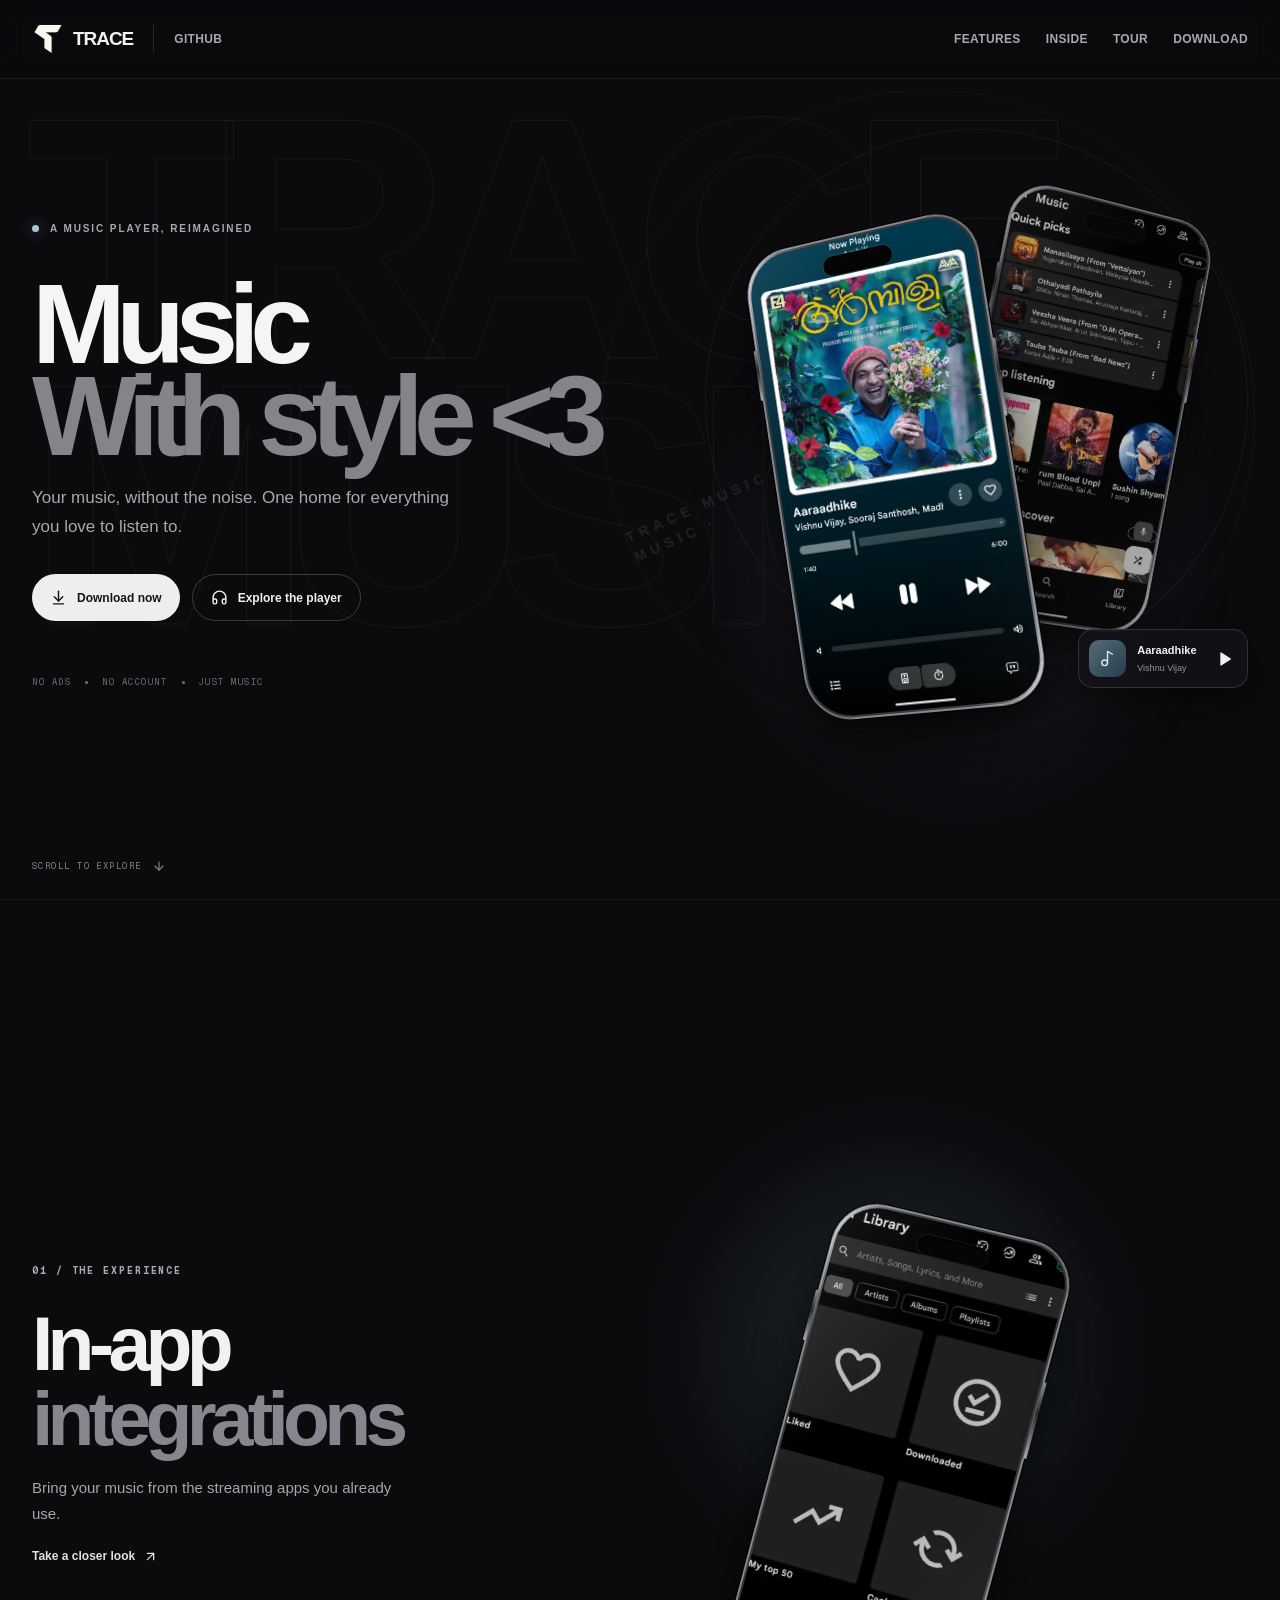
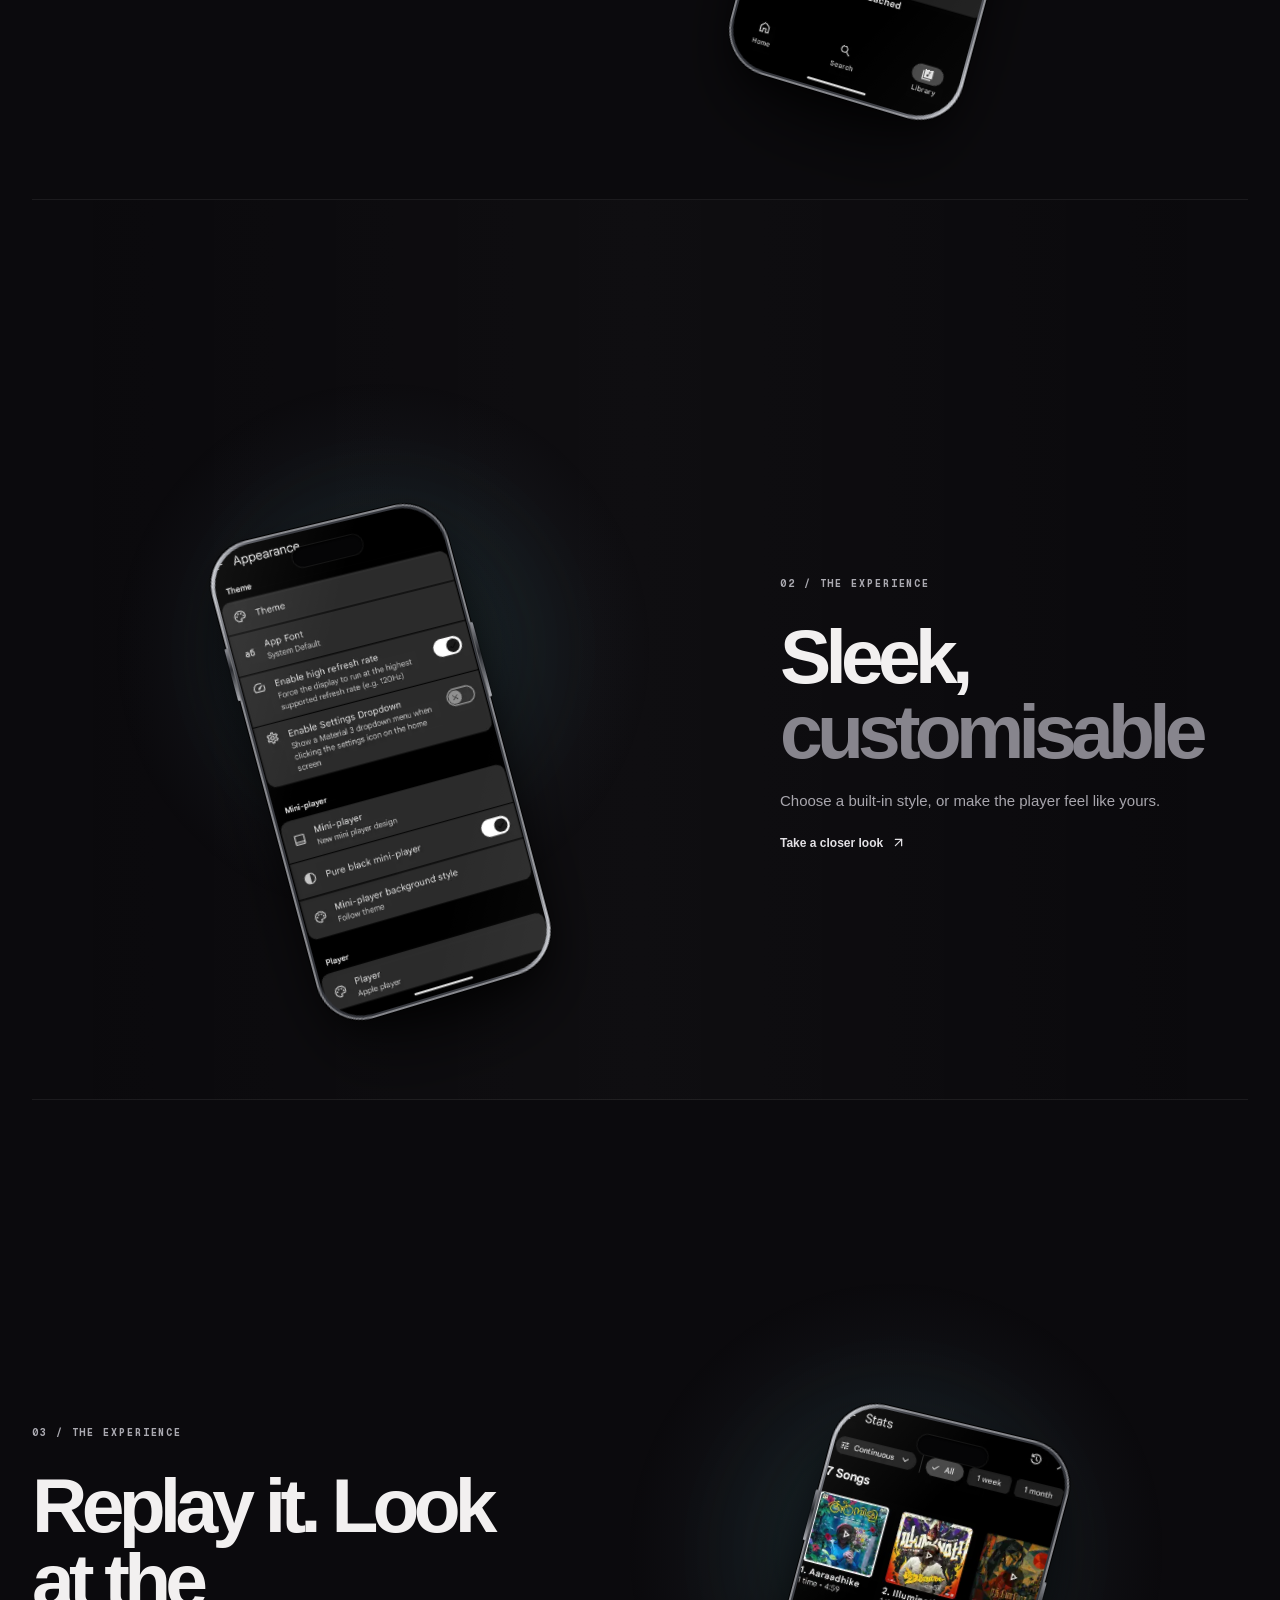
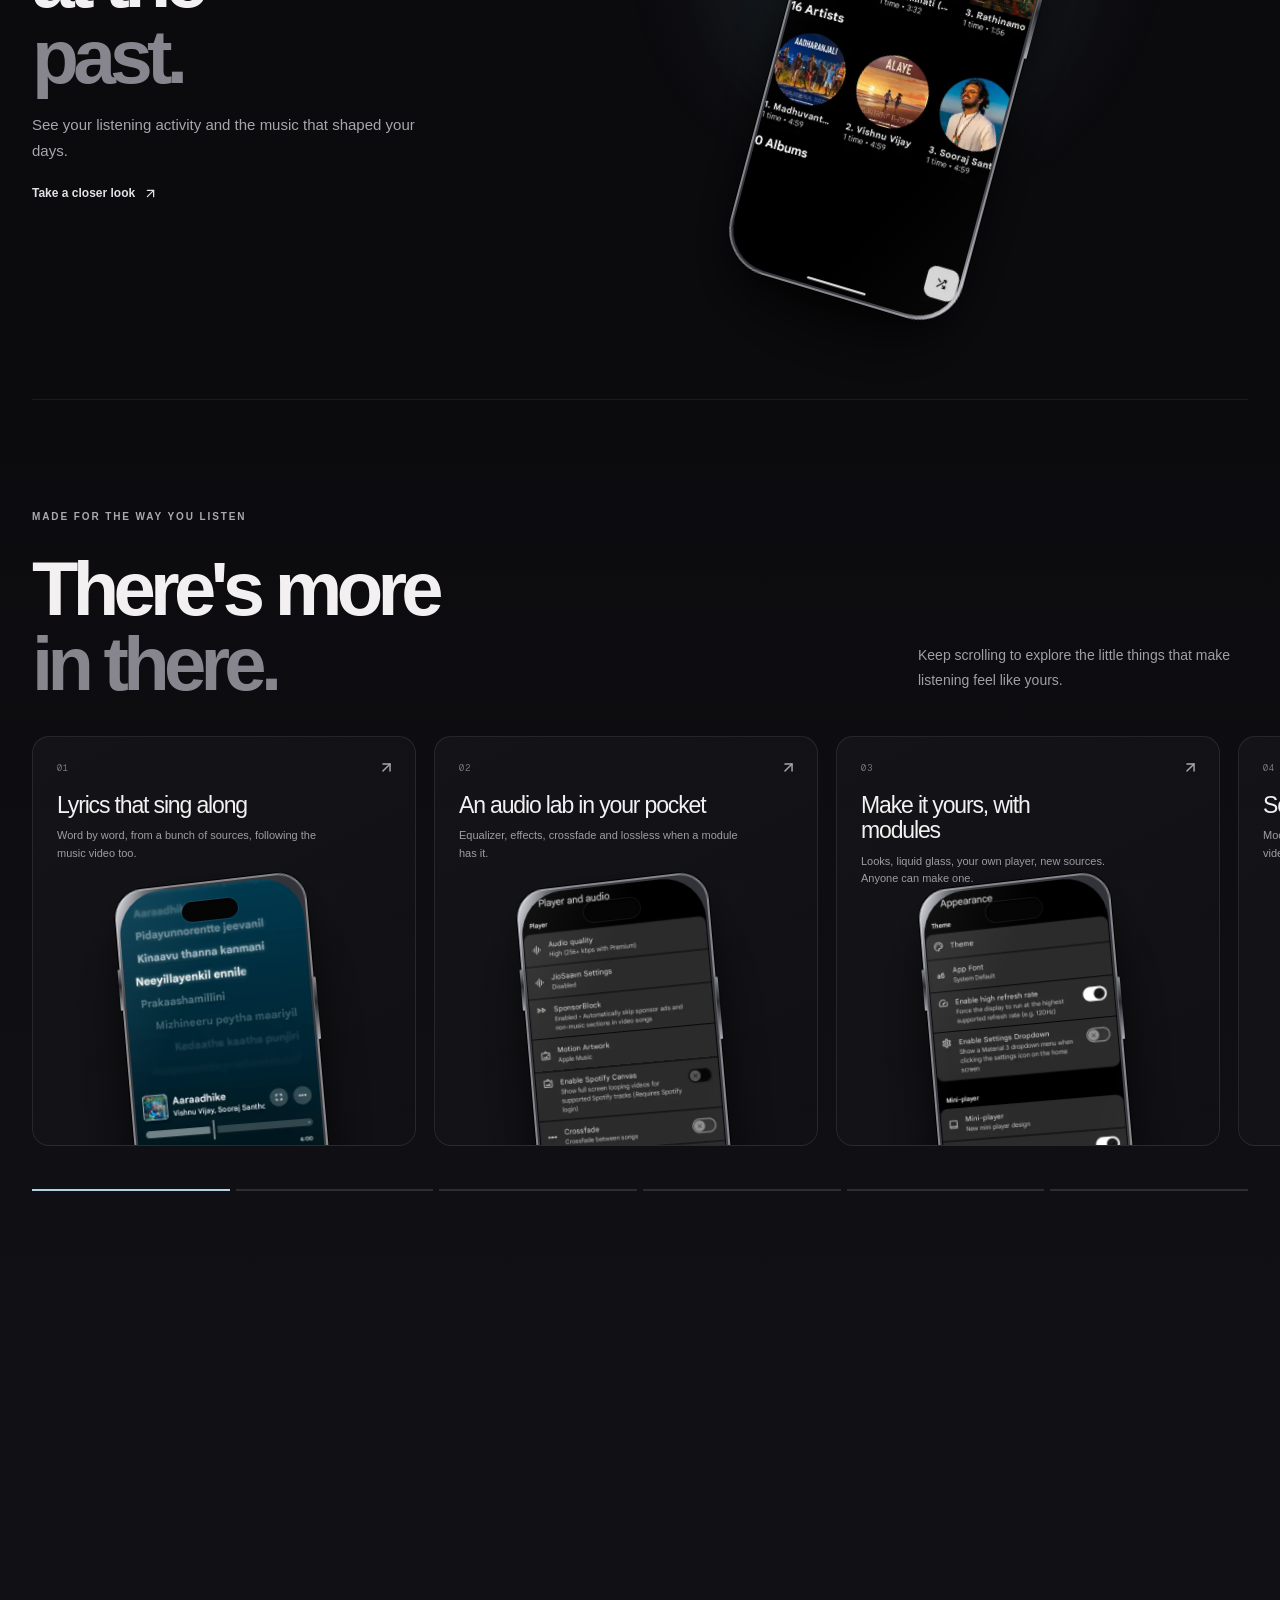
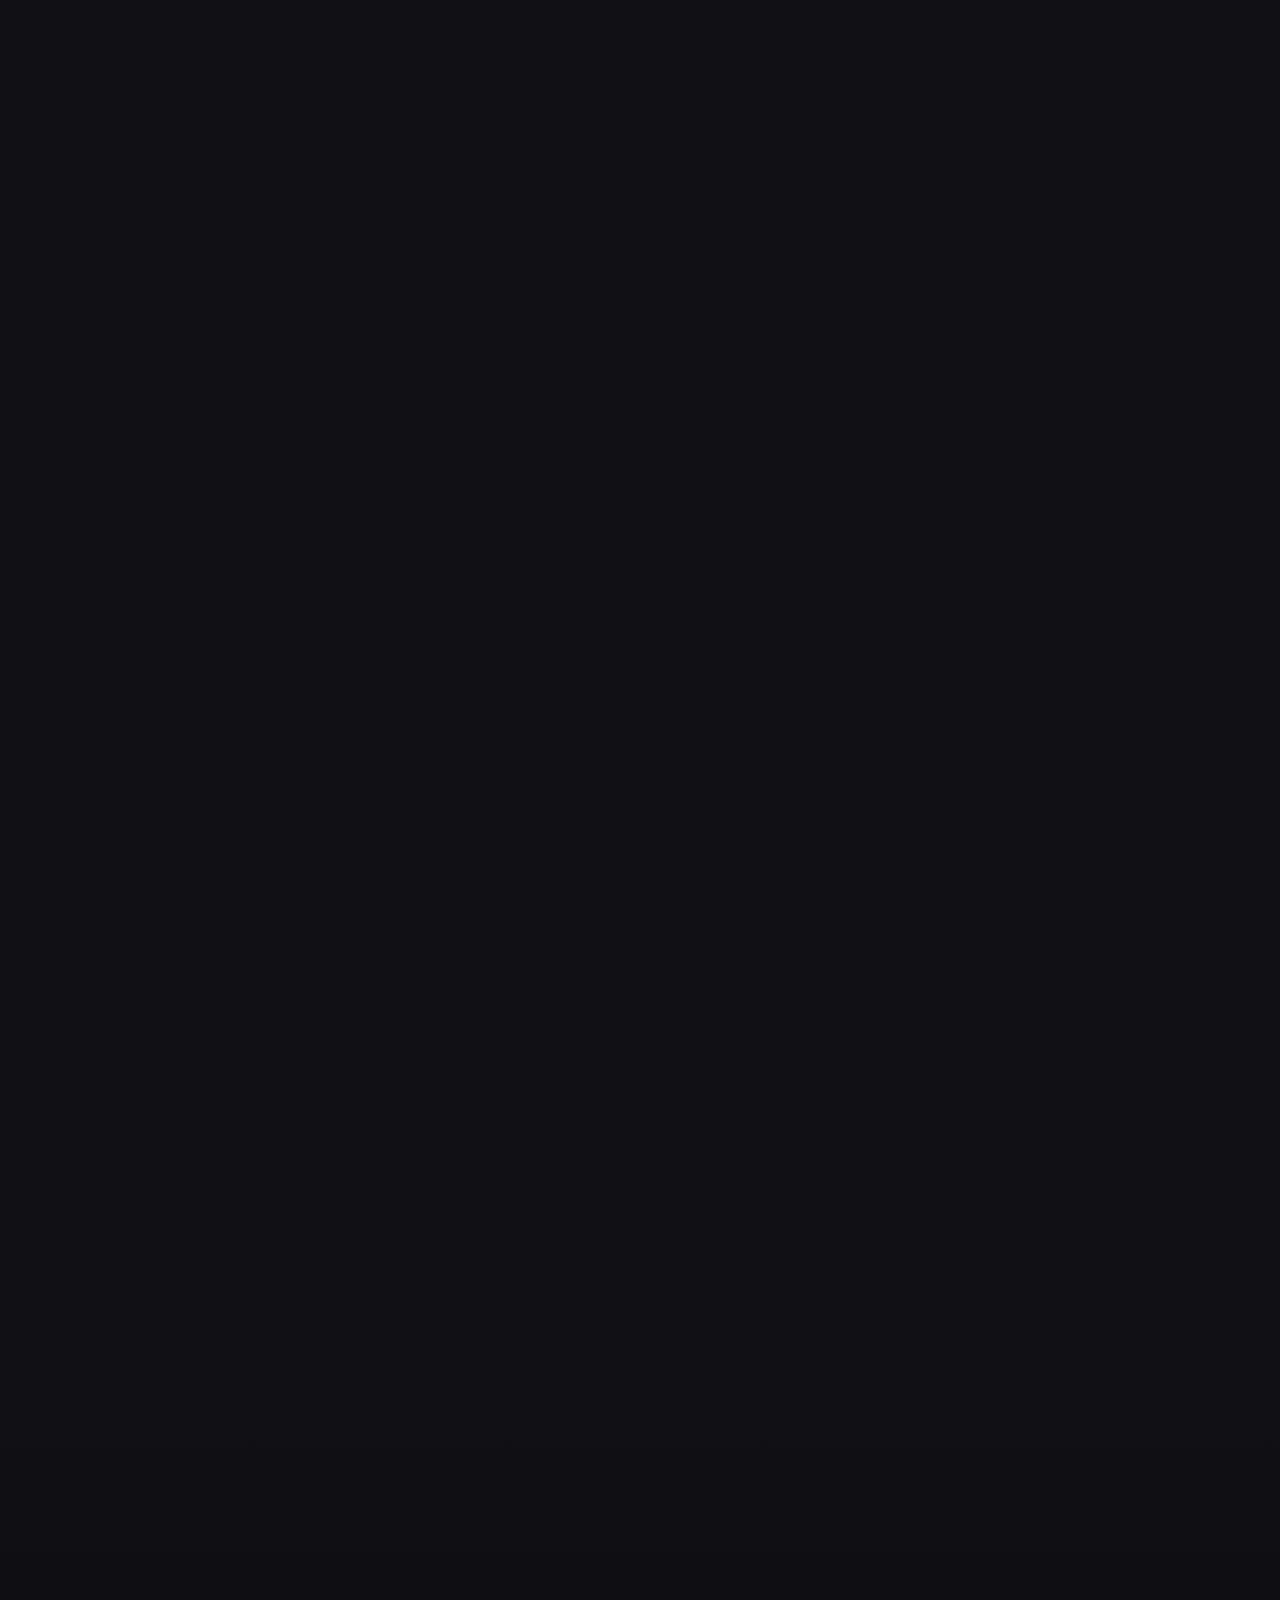
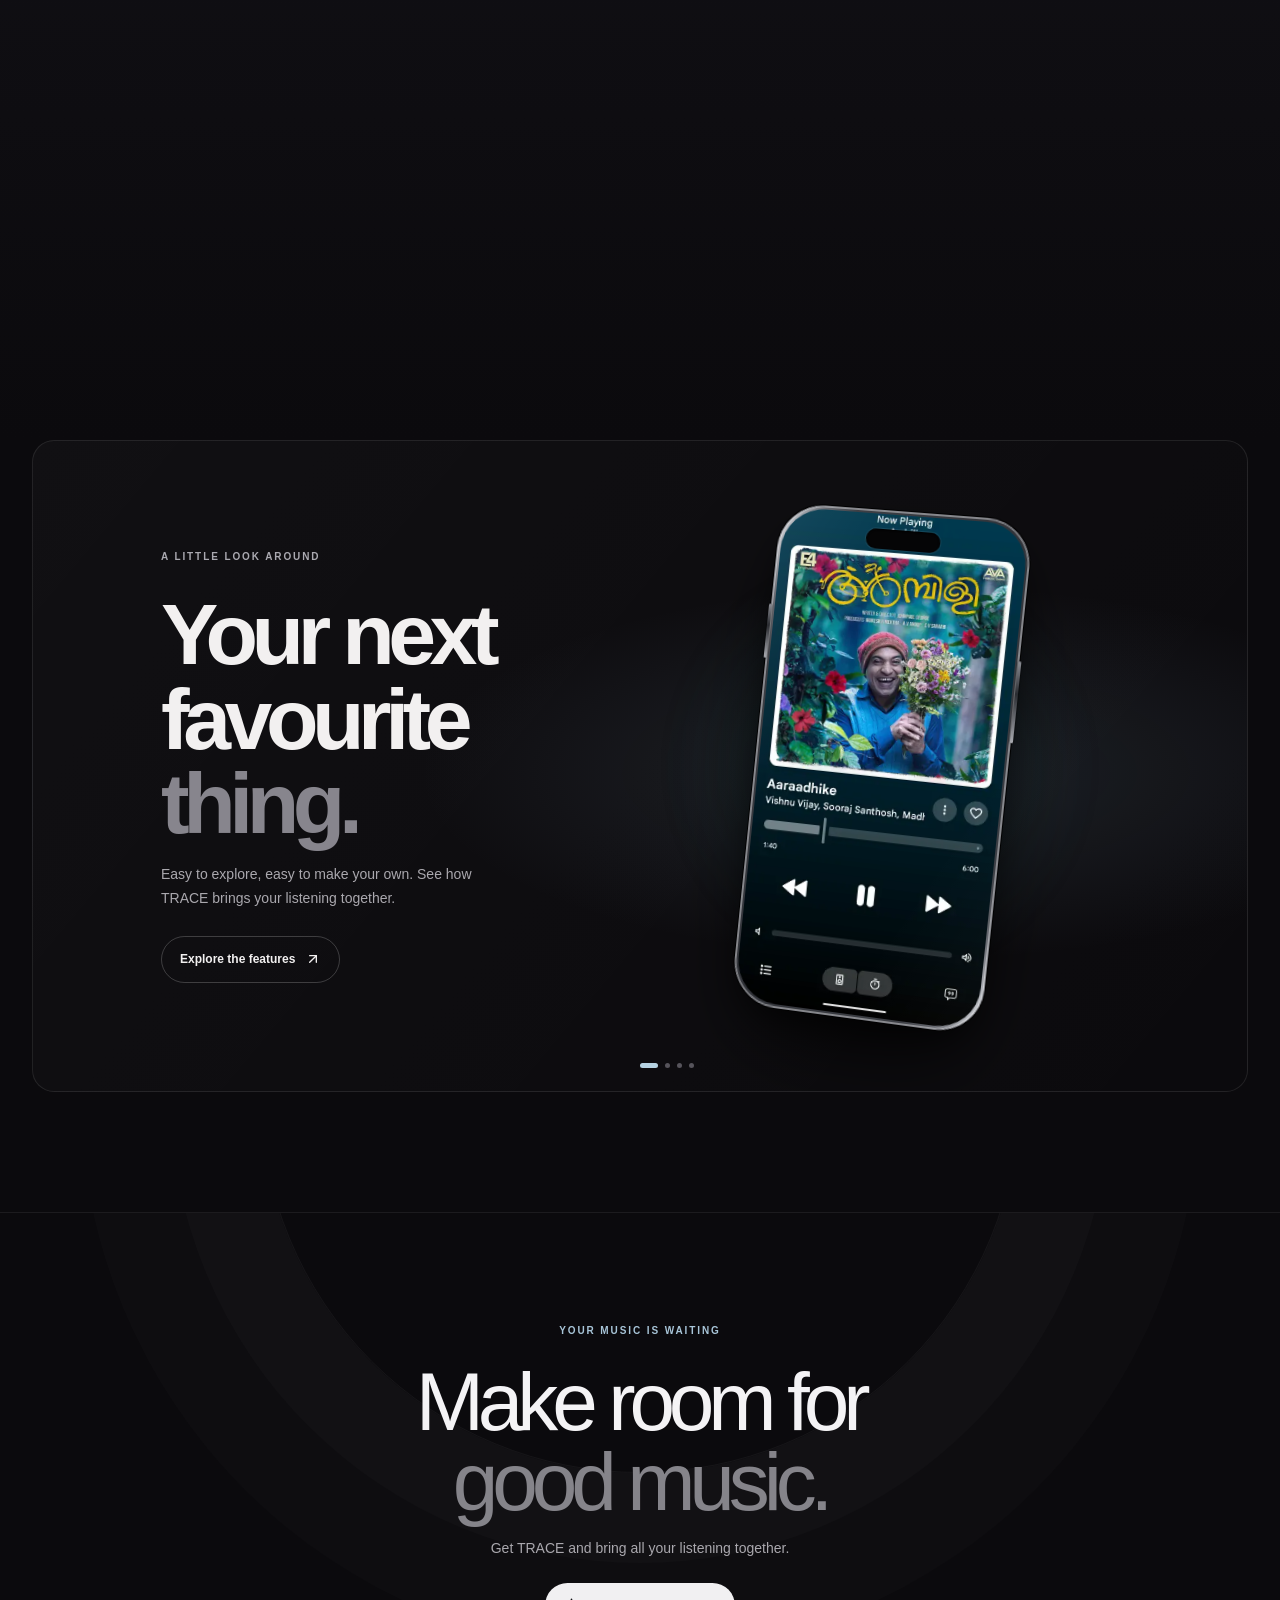
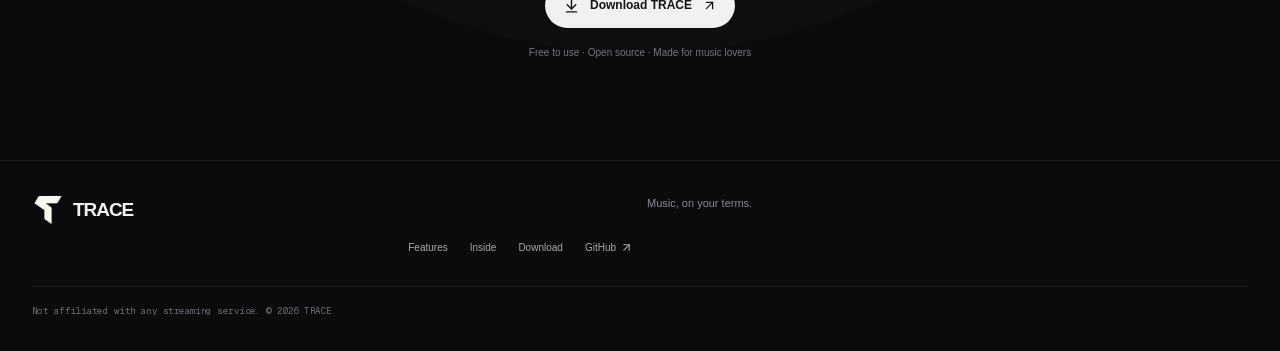
==== commit 94614aef: "Apply hero phone style to all sections" ====
--- a/index.html
+++ b/index.html
@@ -1 +1 @@
-<!DOCTYPE html><html lang="en" class="playfair_display_dc3b86c2-module__wRxeBG__variable geist_mono_d6617093-module__z61v7q__variable"><head><meta charSet="utf-8"/><meta name="viewport" content="width=device-width, initial-scale=1"/><link rel="preload" href="/_next/static/media/2a65768255d6b625-s.p.3u4lli0-axodc.woff2" as="font" crossorigin="" type="font/woff2"/><link rel="preload" href="/_next/static/media/797e433ab948586e-s.p.0r6juujl39pe6.woff2" as="font" crossorigin="" type="font/woff2"/><link rel="stylesheet" href="/_next/static/chunks/12amr-16kgyfi.css" data-precedence="next"/><link rel="stylesheet" href="/_next/static/chunks/2tm8vta986kli.css" data-precedence="next"/><link rel="preload" as="script" fetchPriority="low" href="/_next/static/chunks/3s6nzrbk-8mnv.js"/><script src="/_next/static/chunks/0y-dctk-kmqss.js" async=""></script><script src="/_next/static/chunks/196x_tfexoucg.js" async=""></script><script src="/_next/static/chunks/03id_cqkhol3h.js" async=""></script><script src="/_next/static/chunks/turbopack-2yp0uoc0eys8f.js" async=""></script><script src="/_next/static/chunks/3rsbw8amu_5hm.js" async=""></script><script src="/_next/static/chunks/1bv3zao4lr8ai.js" async=""></script><meta name="next-size-adjust" content=""/><meta name="theme-color" content="#090a0c"/><title>TRACE — Music, with style</title><meta name="description" content="Your music, without the noise. TRACE brings your listening together in one customisable music player."/><meta name="generator" content="v0.app"/><meta property="og:title" content="TRACE — Music, with style"/><meta property="og:description" content="Your music, without the noise. One home for everything you love to listen to."/><meta property="og:type" content="website"/><meta name="twitter:card" content="summary"/><meta name="twitter:title" content="TRACE — Music, with style"/><meta name="twitter:description" content="Your music, without the noise. One home for everything you love to listen to."/><link rel="icon" href="/trace-logo.png"/><link rel="apple-touch-icon" href="/trace-logo.png"/><script src="/_next/static/chunks/0cz1d0mv5g_q7.js" noModule=""></script></head><body class="font-sans antialiased"><div hidden=""><!--$--><!--/$--></div><a class="skip-link" href="#main-content">Skip to content</a><div class="trace-site"><div class="trace-grid" aria-hidden="true"></div><header class="trace-header"><nav class="trace-nav" aria-label="Main navigation"><a class="trace-brand" href="#home"><span class="trace-logo"><img alt="" loading="lazy" width="400" height="400" decoding="async" data-nimg="1" style="color:transparent" src="/trace-logo.png"/></span>TRACE</a><span class="trace-divider"></span><a class="github-link" href="https://github.com/tracezer/Trace">GITHUB</a><div class="desktop-links"><a href="#features">Features</a><a href="#more">Inside</a><a href="#tour">Tour</a><a href="https://github.com/tracezer/Trace/releases/download/v3.0.4/TRACE-3.0.4.apk">Download</a></div><button class="mobile-menu" aria-label="Open menu" aria-expanded="false"><svg xmlns="http://www.w3.org/2000/svg" width="24" height="24" viewBox="0 0 24 24" fill="none" stroke="currentColor" stroke-width="2" stroke-linecap="round" stroke-linejoin="round" class="lucide lucide-menu"><line x1="4" x2="20" y1="12" y2="12"></line><line x1="4" x2="20" y1="6" y2="6"></line><line x1="4" x2="20" y1="18" y2="18"></line></svg></button></nav></header><main id="main-content"><section class="trace-hero" id="home"><div class="hero-wordmark" aria-hidden="true" style="transform:none">TRACE<br/>MUSIC</div><div class="hero-ring" aria-hidden="true" style="transform:rotate(-24deg)">TRACE MUSIC · TRACE MUSIC · TRACE MUSIC · TRACE MUSIC ·</div><div class="hero-inner"><div class="hero-copy" style="transform:none"><p class="trace-eyebrow"><span></span> A MUSIC PLAYER, REIMAGINED</p><h1><span>Music</span><br/><em>With style &lt;3</em></h1><p class="hero-description">Your music, without the noise. One home for everything you love to listen to.</p><div class="hero-actions"><a class="trace-button primary" href="https://github.com/tracezer/Trace/releases/download/v3.0.4/TRACE-3.0.4.apk"><svg xmlns="http://www.w3.org/2000/svg" width="17" height="17" viewBox="0 0 24 24" fill="none" stroke="currentColor" stroke-width="2" stroke-linecap="round" stroke-linejoin="round" class="lucide lucide-arrow-down-to-line"><path d="M12 17V3"></path><path d="m6 11 6 6 6-6"></path><path d="M19 21H5"></path></svg> Download now</a><a class="trace-button secondary" href="#more"><svg xmlns="http://www.w3.org/2000/svg" width="17" height="17" viewBox="0 0 24 24" fill="none" stroke="currentColor" stroke-width="2" stroke-linecap="round" stroke-linejoin="round" class="lucide lucide-headphones"><path d="M3 14h3a2 2 0 0 1 2 2v3a2 2 0 0 1-2 2H5a2 2 0 0 1-2-2v-7a9 9 0 0 1 18 0v7a2 2 0 0 1-2 2h-1a2 2 0 0 1-2-2v-3a2 2 0 0 1 2-2h3"></path></svg> Explore the player</a></div><div class="hero-meta"><span>NO ADS</span><i></i> <span>NO ACCOUNT</span><i></i> <span>JUST MUSIC</span></div></div><div class="hero-visual" style="transform:none"><div class="hero-halo"></div><div class="hero-disc" aria-hidden="true">TRACE<br/>MUSIC</div><div class="hero-phone-stack"><div class="phone-mock"><div class="phone-content" style="position:relative;height:100%;padding:0"><img alt="TRACE player" loading="lazy" decoding="async" data-nimg="fill" style="position:absolute;height:100%;width:100%;left:0;top:0;right:0;bottom:0;object-fit:cover;color:transparent" src="/screens/player.webp"/></div></div><div class="phone-mock"><div class="phone-content" style="position:relative;height:100%;padding:0"><img alt="TRACE home" loading="lazy" decoding="async" data-nimg="fill" style="position:absolute;height:100%;width:100%;left:0;top:0;right:0;bottom:0;object-fit:cover;color:transparent" src="/screens/home.webp"/></div></div></div><div class="floating-player"><div class="float-art"><svg xmlns="http://www.w3.org/2000/svg" width="17" height="17" viewBox="0 0 24 24" fill="none" stroke="currentColor" stroke-width="2" stroke-linecap="round" stroke-linejoin="round" class="lucide lucide-music2"><circle cx="8" cy="18" r="4"></circle><path d="M12 18V2l7 4"></path></svg></div><div><b>Aaraadhike</b><small>Vishnu Vijay</small></div><svg xmlns="http://www.w3.org/2000/svg" width="16" height="16" viewBox="0 0 24 24" fill="currentColor" stroke="currentColor" stroke-width="2" stroke-linecap="round" stroke-linejoin="round" class="lucide lucide-play"><polygon points="6 3 20 12 6 21 6 3"></polygon></svg></div></div></div><a class="scroll-cue" href="#features">SCROLL TO EXPLORE <svg xmlns="http://www.w3.org/2000/svg" width="14" height="14" viewBox="0 0 24 24" fill="none" stroke="currentColor" stroke-width="2" stroke-linecap="round" stroke-linejoin="round" class="lucide lucide-arrow-down"><path d="M12 5v14"></path><path d="m19 12-7 7-7-7"></path></svg></a></section><section class="trace-features" id="features"><article class="feature-panel "><div class="feature-copy" style="transform:translateY(65px)"><p class="trace-eyebrow">01<!-- --> / THE EXPERIENCE</p><h2>In-app<br/><em>integrations</em></h2><p>Bring your music from the streaming apps you already use.</p><a class="text-link" href="#tour">Take a closer look <svg xmlns="http://www.w3.org/2000/svg" width="15" height="15" viewBox="0 0 24 24" fill="none" stroke="currentColor" stroke-width="2" stroke-linecap="round" stroke-linejoin="round" class="lucide lucide-arrow-up-right"><path d="M7 7h10v10"></path><path d="M7 17 17 7"></path></svg></a></div><div class="feature-art"><div class="feature-glow"></div><div style="transform:translateY(110px) rotate(10deg)"><div class="phone-mock"><div class="phone-content" style="position:relative;height:100%;padding:0"><img alt="In-app integrations" loading="lazy" decoding="async" data-nimg="fill" style="position:absolute;height:100%;width:100%;left:0;top:0;right:0;bottom:0;object-fit:cover;color:transparent" src="/screens/integrations.webp"/></div></div></div></div></article><article class="feature-panel reverse"><div class="feature-copy" style="transform:translateY(65px)"><p class="trace-eyebrow">02<!-- --> / THE EXPERIENCE</p><h2>Sleek,<br/><em>customisable</em></h2><p>Choose a built-in style, or make the player feel like yours.</p><a class="text-link" href="#tour">Take a closer look <svg xmlns="http://www.w3.org/2000/svg" width="15" height="15" viewBox="0 0 24 24" fill="none" stroke="currentColor" stroke-width="2" stroke-linecap="round" stroke-linejoin="round" class="lucide lucide-arrow-up-right"><path d="M7 7h10v10"></path><path d="M7 17 17 7"></path></svg></a></div><div class="feature-art"><div class="feature-glow"></div><div style="transform:translateY(110px) rotate(-10deg)"><div class="phone-mock"><div class="phone-content" style="position:relative;height:100%;padding:0"><img alt="Sleek, customisable" loading="lazy" decoding="async" data-nimg="fill" style="position:absolute;height:100%;width:100%;left:0;top:0;right:0;bottom:0;object-fit:cover;color:transparent" src="/screens/custom.webp"/></div></div></div></div></article><article class="feature-panel "><div class="feature-copy" style="transform:translateY(65px)"><p class="trace-eyebrow">03<!-- --> / THE EXPERIENCE</p><h2>Replay it. Look at the<br/><em>past.</em></h2><p>See your listening activity and the music that shaped your days.</p><a class="text-link" href="#tour">Take a closer look <svg xmlns="http://www.w3.org/2000/svg" width="15" height="15" viewBox="0 0 24 24" fill="none" stroke="currentColor" stroke-width="2" stroke-linecap="round" stroke-linejoin="round" class="lucide lucide-arrow-up-right"><path d="M7 7h10v10"></path><path d="M7 17 17 7"></path></svg></a></div><div class="feature-art"><div class="feature-glow"></div><div style="transform:translateY(110px) rotate(10deg)"><div class="phone-mock"><div class="phone-content" style="position:relative;height:100%;padding:0"><img alt="Replay it. Look at the past." loading="lazy" decoding="async" data-nimg="fill" style="position:absolute;height:100%;width:100%;left:0;top:0;right:0;bottom:0;object-fit:cover;color:transparent" src="/screens/recap.webp"/></div></div></div></div></article></section><section class="more-section" id="more" aria-label="More TRACE features"><div class="more-sticky"><div class="more-heading"><div><p class="trace-eyebrow">MADE FOR THE WAY YOU LISTEN</p><h2>There&#x27;s more<br/><em>in there.</em></h2></div><p>Keep scrolling to explore the little things that make listening feel like yours.</p></div><div class="more-track" style="transform:none"><article class="more-card"><div class="card-number">0<!-- -->1</div><h3>Lyrics that sing along</h3><p>Word by word, from a bunch of sources, following the music video too.</p><div class="phone-mock"><div class="phone-content" style="position:relative;height:100%;padding:0"><img alt="Lyrics that sing along" loading="lazy" decoding="async" data-nimg="fill" style="position:absolute;height:100%;width:100%;left:0;top:0;right:0;bottom:0;object-fit:cover;color:transparent" src="/screens/lyrics.webp"/></div></div><span class="card-arrow"><svg xmlns="http://www.w3.org/2000/svg" width="17" height="17" viewBox="0 0 24 24" fill="none" stroke="currentColor" stroke-width="2" stroke-linecap="round" stroke-linejoin="round" class="lucide lucide-arrow-up-right"><path d="M7 7h10v10"></path><path d="M7 17 17 7"></path></svg></span></article><article class="more-card"><div class="card-number">0<!-- -->2</div><h3>An audio lab in your pocket</h3><p>Equalizer, effects, crossfade and lossless when a module has it.</p><div class="phone-mock"><div class="phone-content" style="position:relative;height:100%;padding:0"><img alt="An audio lab in your pocket" loading="lazy" decoding="async" data-nimg="fill" style="position:absolute;height:100%;width:100%;left:0;top:0;right:0;bottom:0;object-fit:cover;color:transparent" src="/screens/audio.webp"/></div></div><span class="card-arrow"><svg xmlns="http://www.w3.org/2000/svg" width="17" height="17" viewBox="0 0 24 24" fill="none" stroke="currentColor" stroke-width="2" stroke-linecap="round" stroke-linejoin="round" class="lucide lucide-arrow-up-right"><path d="M7 7h10v10"></path><path d="M7 17 17 7"></path></svg></span></article><article class="more-card"><div class="card-number">0<!-- -->3</div><h3>Make it yours, with modules</h3><p>Looks, liquid glass, your own player, new sources. Anyone can make one.</p><div class="phone-mock"><div class="phone-content" style="position:relative;height:100%;padding:0"><img alt="Make it yours, with modules" loading="lazy" decoding="async" data-nimg="fill" style="position:absolute;height:100%;width:100%;left:0;top:0;right:0;bottom:0;object-fit:cover;color:transparent" src="/screens/modules.webp"/></div></div><span class="card-arrow"><svg xmlns="http://www.w3.org/2000/svg" width="17" height="17" viewBox="0 0 24 24" fill="none" stroke="currentColor" stroke-width="2" stroke-linecap="round" stroke-linejoin="round" class="lucide lucide-arrow-up-right"><path d="M7 7h10v10"></path><path d="M7 17 17 7"></path></svg></span></article><article class="more-card"><div class="card-number">0<!-- -->4</div><h3>Search everything</h3><p>Moods, genres, songs, albums, artists, playlists and videos.</p><div class="phone-mock"><div class="phone-content" style="position:relative;height:100%;padding:0"><img alt="Search everything" loading="lazy" decoding="async" data-nimg="fill" style="position:absolute;height:100%;width:100%;left:0;top:0;right:0;bottom:0;object-fit:cover;color:transparent" src="/screens/search.webp"/></div></div><span class="card-arrow"><svg xmlns="http://www.w3.org/2000/svg" width="17" height="17" viewBox="0 0 24 24" fill="none" stroke="currentColor" stroke-width="2" stroke-linecap="round" stroke-linejoin="round" class="lucide lucide-arrow-up-right"><path d="M7 7h10v10"></path><path d="M7 17 17 7"></path></svg></span></article><article class="more-card"><div class="card-number">0<!-- -->5</div><h3>Easy on your data</h3><p>Data saver plays lighter streams and keeps covers still on mobile data.</p><div class="phone-mock"><div class="phone-content" style="position:relative;height:100%;padding:0"><img alt="Easy on your data" loading="lazy" decoding="async" data-nimg="fill" style="position:absolute;height:100%;width:100%;left:0;top:0;right:0;bottom:0;object-fit:cover;color:transparent" src="/screens/data.webp"/></div></div><span class="card-arrow"><svg xmlns="http://www.w3.org/2000/svg" width="17" height="17" viewBox="0 0 24 24" fill="none" stroke="currentColor" stroke-width="2" stroke-linecap="round" stroke-linejoin="round" class="lucide lucide-arrow-up-right"><path d="M7 7h10v10"></path><path d="M7 17 17 7"></path></svg></span></article><article class="more-card"><div class="card-number">0<!-- -->6</div><h3>Every setting, one search away</h3><p>Type any setting and it takes you right to it.</p><div class="phone-mock"><div class="phone-content" style="position:relative;height:100%;padding:0"><img alt="Every setting, one search away" loading="lazy" decoding="async" data-nimg="fill" style="position:absolute;height:100%;width:100%;left:0;top:0;right:0;bottom:0;object-fit:cover;color:transparent" src="/screens/settings.webp"/></div></div><span class="card-arrow"><svg xmlns="http://www.w3.org/2000/svg" width="17" height="17" viewBox="0 0 24 24" fill="none" stroke="currentColor" stroke-width="2" stroke-linecap="round" stroke-linejoin="round" class="lucide lucide-arrow-up-right"><path d="M7 7h10v10"></path><path d="M7 17 17 7"></path></svg></span></article></div><div class="rail-progress"><span></span><span></span><span></span><span></span><span></span><span></span></div></div></section><section class="tour-section" id="tour"><div class="tour-copy"><p class="trace-eyebrow">A LITTLE LOOK AROUND</p><h2>Your next<br/>favourite <em>thing.</em></h2><p>Easy to explore, easy to make your own. See how TRACE brings your listening together.</p><a class="trace-button secondary" href="#features">Explore the features <svg xmlns="http://www.w3.org/2000/svg" width="16" height="16" viewBox="0 0 24 24" fill="none" stroke="currentColor" stroke-width="2" stroke-linecap="round" stroke-linejoin="round" class="lucide lucide-arrow-up-right"><path d="M7 7h10v10"></path><path d="M7 17 17 7"></path></svg></a></div><div class="tour-phone"><div class="phone-mock"><div class="phone-content" style="position:relative;height:100%;padding:0"><img alt="TRACE player" loading="lazy" decoding="async" data-nimg="fill" style="position:absolute;height:100%;width:100%;left:0;top:0;right:0;bottom:0;object-fit:cover;color:transparent" src="/screens/player.webp"/></div></div></div><div class="tour-dots"><span class="active"></span><span></span><span></span><span></span></div></section><section class="download-section" id="download"><div class="download-orbit"></div><p class="trace-eyebrow">YOUR MUSIC IS WAITING</p><h2>Make room for<br/><em>good music.</em></h2><p>Get TRACE and bring all your listening together.</p><a class="trace-button dark-button" href="https://github.com/tracezer/Trace/releases/download/v3.0.4/TRACE-3.0.4.apk"><svg xmlns="http://www.w3.org/2000/svg" width="17" height="17" viewBox="0 0 24 24" fill="none" stroke="currentColor" stroke-width="2" stroke-linecap="round" stroke-linejoin="round" class="lucide lucide-arrow-down-to-line"><path d="M12 17V3"></path><path d="m6 11 6 6 6-6"></path><path d="M19 21H5"></path></svg> Download TRACE <svg xmlns="http://www.w3.org/2000/svg" width="15" height="15" viewBox="0 0 24 24" fill="none" stroke="currentColor" stroke-width="2" stroke-linecap="round" stroke-linejoin="round" class="lucide lucide-arrow-up-right"><path d="M7 7h10v10"></path><path d="M7 17 17 7"></path></svg></a><small>Free to use · Open source · Made for music lovers</small></section></main><footer class="trace-footer"><a class="trace-brand" href="#home"><span class="trace-logo"><img alt="" loading="lazy" width="400" height="400" decoding="async" data-nimg="1" style="color:transparent" src="/trace-logo.png"/></span>TRACE</a><p>Music, on your terms.</p><div><a href="#features">Features</a><a href="#more">Inside</a><a href="https://github.com/tracezer/Trace/releases/download/v3.0.4/TRACE-3.0.4.apk">Download</a><a href="https://github.com/tracezer/Trace">GitHub <svg xmlns="http://www.w3.org/2000/svg" width="13" height="13" viewBox="0 0 24 24" fill="none" stroke="currentColor" stroke-width="2" stroke-linecap="round" stroke-linejoin="round" class="lucide lucide-arrow-up-right"><path d="M7 7h10v10"></path><path d="M7 17 17 7"></path></svg></a></div><small>Not affiliated with any streaming service. © 2026 TRACE</small></footer></div><!--$--><!--/$--><!--$!--><template data-dgst="BAILOUT_TO_CLIENT_SIDE_RENDERING"></template><!--/$--><script src="/_next/static/chunks/3s6nzrbk-8mnv.js" id="_R_" async=""></script><script>(self.__next_f=self.__next_f||[]).push([0])</script><script>self.__next_f.push([1,"1:\"$Sreact.fragment\"\n2:I[39756,[\"/_next/static/chunks/3rsbw8amu_5hm.js\"],\"default\"]\n3:I[37457,[\"/_next/static/chunks/3rsbw8amu_5hm.js\"],\"default\"]\n4:I[2355,[\"/_next/static/chunks/3rsbw8amu_5hm.js\"],\"Analytics\"]\n5:I[4601,[\"/_next/static/chunks/3rsbw8amu_5hm.js\",\"/_next/static/chunks/1bv3zao4lr8ai.js\"],\"TraceSite\"]\n6:I[97367,[\"/_next/static/chunks/3rsbw8amu_5hm.js\"],\"OutletBoundary\"]\n7:\"$Sreact.suspense\"\n9:I[97367,[\"/_next/static/chunks/3rsbw8amu_5hm.js\"],\"ViewportBoundary\"]\nb:I[97367,[\"/_next/static/chunks/3rsbw8amu_5hm.js\"],\"MetadataBoundary\"]\nd:I[68027,[\"/_next/static/chunks/3rsbw8amu_5hm.js\"],\"default\",1]\n:HL[\"/_next/static/chunks/12amr-16kgyfi.css\",\"style\"]\n:HL[\"/_next/static/chunks/2tm8vta986kli.css\",\"style\"]\n:HL[\"/_next/static/media/2a65768255d6b625-s.p.3u4lli0-axodc.woff2\",\"font\",{\"crossOrigin\":\"\",\"type\":\"font/woff2\"}]\n:HL[\"/_next/static/media/797e433ab948586e-s.p.0r6juujl39pe6.woff2\",\"font\",{\"crossOrigin\":\"\",\"type\":\"font/woff2\"}]\n"])</script><script>self.__next_f.push([1,"0:{\"P\":null,\"c\":[\"\",\"\"],\"q\":\"\",\"i\":false,\"f\":[[[\"\",{\"children\":[\"__PAGE__\",{},\"$undefined\",\"$undefined\",4608]},\"$undefined\",\"$undefined\",4624],[[\"$\",\"$1\",\"c\",{\"children\":[[[\"$\",\"link\",\"0\",{\"rel\":\"stylesheet\",\"href\":\"/_next/static/chunks/12amr-16kgyfi.css\",\"precedence\":\"next\",\"crossOrigin\":\"$undefined\",\"nonce\":\"$undefined\"}],[\"$\",\"link\",\"1\",{\"rel\":\"stylesheet\",\"href\":\"/_next/static/chunks/2tm8vta986kli.css\",\"precedence\":\"next\",\"crossOrigin\":\"$undefined\",\"nonce\":\"$undefined\"}],[\"$\",\"script\",\"script-0\",{\"src\":\"/_next/static/chunks/3rsbw8amu_5hm.js\",\"async\":true,\"nonce\":\"$undefined\"}]],[\"$\",\"html\",null,{\"lang\":\"en\",\"className\":\"playfair_display_dc3b86c2-module__wRxeBG__variable geist_mono_d6617093-module__z61v7q__variable\",\"children\":[\"$\",\"body\",null,{\"className\":\"font-sans antialiased\",\"children\":[[\"$\",\"a\",null,{\"className\":\"skip-link\",\"href\":\"#main-content\",\"children\":\"Skip to content\"}],[\"$\",\"$L2\",null,{\"parallelRouterKey\":\"children\",\"error\":\"$undefined\",\"errorStyles\":\"$undefined\",\"errorScripts\":\"$undefined\",\"template\":[\"$\",\"$L3\",null,{}],\"templateStyles\":\"$undefined\",\"templateScripts\":\"$undefined\",\"notFound\":[[[\"$\",\"title\",null,{\"children\":\"404: This page could not be found.\"}],[\"$\",\"div\",null,{\"style\":{\"fontFamily\":\"system-ui,\\\"Segoe UI\\\",Roboto,Helvetica,Arial,sans-serif,\\\"Apple Color Emoji\\\",\\\"Segoe UI Emoji\\\"\",\"height\":\"100vh\",\"textAlign\":\"center\",\"display\":\"flex\",\"flexDirection\":\"column\",\"alignItems\":\"center\",\"justifyContent\":\"center\"},\"children\":[\"$\",\"div\",null,{\"children\":[[\"$\",\"style\",null,{\"dangerouslySetInnerHTML\":{\"__html\":\"body{color:#000;background:#fff;margin:0}.next-error-h1{border-right:1px solid rgba(0,0,0,.3)}@media (prefers-color-scheme:dark){body{color:#fff;background:#000}.next-error-h1{border-right:1px solid rgba(255,255,255,.3)}}\"}}],[\"$\",\"h1\",null,{\"className\":\"next-error-h1\",\"style\":{\"display\":\"inline-block\",\"margin\":\"0 20px 0 0\",\"padding\":\"0 23px 0 0\",\"fontSize\":24,\"fontWeight\":500,\"verticalAlign\":\"top\",\"lineHeight\":\"49px\"},\"children\":404}],[\"$\",\"div\",null,{\"style\":{\"display\":\"inline-block\"},\"children\":[\"$\",\"h2\",null,{\"style\":{\"fontSize\":14,\"fontWeight\":400,\"lineHeight\":\"49px\",\"margin\":0},\"children\":\"This page could not be found.\"}]}]]}]}]],[]],\"forbidden\":\"$undefined\",\"unauthorized\":\"$undefined\"}],[\"$\",\"$L4\",null,{}]]}]}]]}],{\"children\":[[\"$\",\"$1\",\"c\",{\"children\":[[\"$\",\"$L5\",null,{}],[[\"$\",\"script\",\"script-0\",{\"src\":\"/_next/static/chunks/1bv3zao4lr8ai.js\",\"async\":true,\"nonce\":\"$undefined\"}]],[\"$\",\"$L6\",null,{\"children\":[\"$\",\"$7\",null,{\"name\":\"Next.MetadataOutlet\",\"children\":\"$@8\"}]}]]}],{},null,false,null]},null,false,null],[\"$\",\"$1\",\"h\",{\"children\":[null,[\"$\",\"$L9\",null,{\"children\":\"$La\"}],[\"$\",\"div\",null,{\"hidden\":true,\"children\":[\"$\",\"$Lb\",null,{\"children\":[\"$\",\"$7\",null,{\"name\":\"Next.Metadata\",\"children\":\"$Lc\"}]}]}],[\"$\",\"meta\",null,{\"name\":\"next-size-adjust\",\"content\":\"\"}]]}],false]],\"m\":\"$undefined\",\"G\":[\"$d\",[[\"$\",\"link\",\"0\",{\"rel\":\"stylesheet\",\"href\":\"/_next/static/chunks/12amr-16kgyfi.css\",\"precedence\":\"next\",\"crossOrigin\":\"$undefined\",\"nonce\":\"$undefined\"}],[\"$\",\"link\",\"1\",{\"rel\":\"stylesheet\",\"href\":\"/_next/static/chunks/2tm8vta986kli.css\",\"precedence\":\"next\",\"crossOrigin\":\"$undefined\",\"nonce\":\"$undefined\"}]]],\"S\":true,\"h\":null,\"r\":\"$undefined\",\"s\":\"$undefined\",\"a\":\"$undefined\",\"l\":\"$undefined\",\"p\":\"$undefined\",\"d\":\"$undefined\",\"b\":\"3UR07xyXbSgFtJev98yV_\"}\n"])</script><script>self.__next_f.push([1,"a:[[\"$\",\"meta\",\"0\",{\"charSet\":\"utf-8\"}],[\"$\",\"meta\",\"1\",{\"name\":\"viewport\",\"content\":\"width=device-width, initial-scale=1\"}],[\"$\",\"meta\",\"2\",{\"name\":\"theme-color\",\"content\":\"#090a0c\"}]]\n"])</script><script>self.__next_f.push([1,"e:I[27201,[\"/_next/static/chunks/3rsbw8amu_5hm.js\"],\"IconMark\"]\n8:null\nc:[[\"$\",\"title\",\"0\",{\"children\":\"TRACE — Music, with style\"}],[\"$\",\"meta\",\"1\",{\"name\":\"description\",\"content\":\"Your music, without the noise. TRACE brings your listening together in one customisable music player.\"}],[\"$\",\"meta\",\"2\",{\"name\":\"generator\",\"content\":\"v0.app\"}],[\"$\",\"meta\",\"3\",{\"property\":\"og:title\",\"content\":\"TRACE — Music, with style\"}],[\"$\",\"meta\",\"4\",{\"property\":\"og:description\",\"content\":\"Your music, without the noise. One home for everything you love to listen to.\"}],[\"$\",\"meta\",\"5\",{\"property\":\"og:type\",\"content\":\"website\"}],[\"$\",\"meta\",\"6\",{\"name\":\"twitter:card\",\"content\":\"summary\"}],[\"$\",\"meta\",\"7\",{\"name\":\"twitter:title\",\"content\":\"TRACE — Music, with style\"}],[\"$\",\"meta\",\"8\",{\"name\":\"twitter:description\",\"content\":\"Your music, without the noise. One home for everything you love to listen to.\"}],[\"$\",\"link\",\"9\",{\"rel\":\"icon\",\"href\":\"/trace-logo.png\"}],[\"$\",\"link\",\"10\",{\"rel\":\"apple-touch-icon\",\"href\":\"/trace-logo.png\"}],[\"$\",\"$Le\",\"11\",{}]]\n"])</script></body></html>+<!DOCTYPE html><html lang="en" class="playfair_display_dc3b86c2-module__wRxeBG__variable geist_mono_d6617093-module__z61v7q__variable"><head><meta charSet="utf-8"/><meta name="viewport" content="width=device-width, initial-scale=1"/><link rel="preload" href="/_next/static/media/2a65768255d6b625-s.p.3u4lli0-axodc.woff2" as="font" crossorigin="" type="font/woff2"/><link rel="preload" href="/_next/static/media/797e433ab948586e-s.p.0r6juujl39pe6.woff2" as="font" crossorigin="" type="font/woff2"/><link rel="stylesheet" href="/_next/static/chunks/12amr-16kgyfi.css" data-precedence="next"/><link rel="stylesheet" href="/_next/static/chunks/19si5rm4_7hv_.css" data-precedence="next"/><link rel="preload" as="script" fetchPriority="low" href="/_next/static/chunks/3s6nzrbk-8mnv.js"/><script src="/_next/static/chunks/0y-dctk-kmqss.js" async=""></script><script src="/_next/static/chunks/196x_tfexoucg.js" async=""></script><script src="/_next/static/chunks/03id_cqkhol3h.js" async=""></script><script src="/_next/static/chunks/turbopack-2yp0uoc0eys8f.js" async=""></script><script src="/_next/static/chunks/3rsbw8amu_5hm.js" async=""></script><script src="/_next/static/chunks/1fnn-fib_0_4w.js" async=""></script><meta name="next-size-adjust" content=""/><meta name="theme-color" content="#090a0c"/><title>TRACE — Music, with style</title><meta name="description" content="Your music, without the noise. TRACE brings your listening together in one customisable music player."/><meta name="generator" content="v0.app"/><meta property="og:title" content="TRACE — Music, with style"/><meta property="og:description" content="Your music, without the noise. One home for everything you love to listen to."/><meta property="og:type" content="website"/><meta name="twitter:card" content="summary"/><meta name="twitter:title" content="TRACE — Music, with style"/><meta name="twitter:description" content="Your music, without the noise. One home for everything you love to listen to."/><link rel="icon" href="/trace-logo.png"/><link rel="apple-touch-icon" href="/trace-logo.png"/><script src="/_next/static/chunks/0cz1d0mv5g_q7.js" noModule=""></script></head><body class="font-sans antialiased"><div hidden=""><!--$--><!--/$--></div><a class="skip-link" href="#main-content">Skip to content</a><div class="trace-site"><div class="trace-grid" aria-hidden="true"></div><header class="trace-header"><nav class="trace-nav" aria-label="Main navigation"><a class="trace-brand" href="#home"><span class="trace-logo"><img alt="" loading="lazy" width="400" height="400" decoding="async" data-nimg="1" style="color:transparent" src="/trace-logo.png"/></span>TRACE</a><span class="trace-divider"></span><a class="github-link" href="https://github.com/tracezer/Trace">GITHUB</a><div class="desktop-links"><a href="#features">Features</a><a href="#more">Inside</a><a href="#tour">Tour</a><a href="https://github.com/tracezer/Trace/releases/download/v3.0.4/TRACE-3.0.4.apk">Download</a></div><button class="mobile-menu" aria-label="Open menu" aria-expanded="false"><svg xmlns="http://www.w3.org/2000/svg" width="24" height="24" viewBox="0 0 24 24" fill="none" stroke="currentColor" stroke-width="2" stroke-linecap="round" stroke-linejoin="round" class="lucide lucide-menu"><line x1="4" x2="20" y1="12" y2="12"></line><line x1="4" x2="20" y1="6" y2="6"></line><line x1="4" x2="20" y1="18" y2="18"></line></svg></button></nav></header><main id="main-content"><section class="trace-hero" id="home"><div class="hero-wordmark" aria-hidden="true" style="transform:none">TRACE<br/>MUSIC</div><div class="hero-ring" aria-hidden="true" style="transform:rotate(-24deg)">TRACE MUSIC · TRACE MUSIC · TRACE MUSIC · TRACE MUSIC ·</div><div class="hero-inner"><div class="hero-copy" style="transform:none"><p class="trace-eyebrow"><span></span> A MUSIC PLAYER, REIMAGINED</p><h1><span>Music</span><br/><em>With style &lt;3</em></h1><p class="hero-description">Your music, without the noise. One home for everything you love to listen to.</p><div class="hero-actions"><a class="trace-button primary" href="https://github.com/tracezer/Trace/releases/download/v3.0.4/TRACE-3.0.4.apk"><svg xmlns="http://www.w3.org/2000/svg" width="17" height="17" viewBox="0 0 24 24" fill="none" stroke="currentColor" stroke-width="2" stroke-linecap="round" stroke-linejoin="round" class="lucide lucide-arrow-down-to-line"><path d="M12 17V3"></path><path d="m6 11 6 6 6-6"></path><path d="M19 21H5"></path></svg> Download now</a><a class="trace-button secondary" href="#more"><svg xmlns="http://www.w3.org/2000/svg" width="17" height="17" viewBox="0 0 24 24" fill="none" stroke="currentColor" stroke-width="2" stroke-linecap="round" stroke-linejoin="round" class="lucide lucide-headphones"><path d="M3 14h3a2 2 0 0 1 2 2v3a2 2 0 0 1-2 2H5a2 2 0 0 1-2-2v-7a9 9 0 0 1 18 0v7a2 2 0 0 1-2 2h-1a2 2 0 0 1-2-2v-3a2 2 0 0 1 2-2h3"></path></svg> Explore the player</a></div><div class="hero-meta"><span>NO ADS</span><i></i> <span>NO ACCOUNT</span><i></i> <span>JUST MUSIC</span></div></div><div class="hero-visual" style="transform:none"><div class="hero-halo"></div><div class="hero-disc" aria-hidden="true">TRACE<br/>MUSIC</div><div class="hero-phone-stack"><div class="phone-mock"><span class="phone-island" aria-hidden="true"></span><div class="phone-content" style="position:relative;height:100%;padding:0"><img alt="TRACE player" loading="lazy" decoding="async" data-nimg="fill" style="position:absolute;height:100%;width:100%;left:0;top:0;right:0;bottom:0;object-fit:cover;object-position:center center;color:transparent" src="/screens/player.webp"/></div></div><div class="phone-mock"><span class="phone-island" aria-hidden="true"></span><div class="phone-content" style="position:relative;height:100%;padding:0"><img alt="TRACE home" loading="lazy" decoding="async" data-nimg="fill" style="position:absolute;height:100%;width:100%;left:0;top:0;right:0;bottom:0;object-fit:cover;object-position:center center;color:transparent" src="/screens/home.webp"/></div></div></div><div class="floating-player"><div class="float-art"><svg xmlns="http://www.w3.org/2000/svg" width="17" height="17" viewBox="0 0 24 24" fill="none" stroke="currentColor" stroke-width="2" stroke-linecap="round" stroke-linejoin="round" class="lucide lucide-music2"><circle cx="8" cy="18" r="4"></circle><path d="M12 18V2l7 4"></path></svg></div><div><b>Aaraadhike</b><small>Vishnu Vijay</small></div><svg xmlns="http://www.w3.org/2000/svg" width="16" height="16" viewBox="0 0 24 24" fill="currentColor" stroke="currentColor" stroke-width="2" stroke-linecap="round" stroke-linejoin="round" class="lucide lucide-play"><polygon points="6 3 20 12 6 21 6 3"></polygon></svg></div></div></div><a class="scroll-cue" href="#features">SCROLL TO EXPLORE <svg xmlns="http://www.w3.org/2000/svg" width="14" height="14" viewBox="0 0 24 24" fill="none" stroke="currentColor" stroke-width="2" stroke-linecap="round" stroke-linejoin="round" class="lucide lucide-arrow-down"><path d="M12 5v14"></path><path d="m19 12-7 7-7-7"></path></svg></a></section><section class="trace-features" id="features"><article class="feature-panel "><div class="feature-copy" style="transform:translateY(65px)"><p class="trace-eyebrow">01<!-- --> / THE EXPERIENCE</p><h2>In-app<br/><em>integrations</em></h2><p>Bring your music from the streaming apps you already use.</p><a class="text-link" href="#tour">Take a closer look <svg xmlns="http://www.w3.org/2000/svg" width="15" height="15" viewBox="0 0 24 24" fill="none" stroke="currentColor" stroke-width="2" stroke-linecap="round" stroke-linejoin="round" class="lucide lucide-arrow-up-right"><path d="M7 7h10v10"></path><path d="M7 17 17 7"></path></svg></a></div><div class="feature-art"><div class="feature-glow"></div><div style="transform:translateY(110px) rotate(10deg)"><div class="phone-mock"><span class="phone-island" aria-hidden="true"></span><div class="phone-content" style="position:relative;height:100%;padding:0"><img alt="In-app integrations" loading="lazy" decoding="async" data-nimg="fill" style="position:absolute;height:100%;width:100%;left:0;top:0;right:0;bottom:0;object-fit:cover;object-position:center center;color:transparent" src="/screens/integrations.webp"/></div></div></div></div></article><article class="feature-panel reverse"><div class="feature-copy" style="transform:translateY(65px)"><p class="trace-eyebrow">02<!-- --> / THE EXPERIENCE</p><h2>Sleek,<br/><em>customisable</em></h2><p>Choose a built-in style, or make the player feel like yours.</p><a class="text-link" href="#tour">Take a closer look <svg xmlns="http://www.w3.org/2000/svg" width="15" height="15" viewBox="0 0 24 24" fill="none" stroke="currentColor" stroke-width="2" stroke-linecap="round" stroke-linejoin="round" class="lucide lucide-arrow-up-right"><path d="M7 7h10v10"></path><path d="M7 17 17 7"></path></svg></a></div><div class="feature-art"><div class="feature-glow"></div><div style="transform:translateY(110px) rotate(-10deg)"><div class="phone-mock"><span class="phone-island" aria-hidden="true"></span><div class="phone-content" style="position:relative;height:100%;padding:0"><img alt="Sleek, customisable" loading="lazy" decoding="async" data-nimg="fill" style="position:absolute;height:100%;width:100%;left:0;top:0;right:0;bottom:0;object-fit:cover;object-position:center center;color:transparent" src="/screens/custom.webp"/></div></div></div></div></article><article class="feature-panel "><div class="feature-copy" style="transform:translateY(65px)"><p class="trace-eyebrow">03<!-- --> / THE EXPERIENCE</p><h2>Replay it. Look at the<br/><em>past.</em></h2><p>See your listening activity and the music that shaped your days.</p><a class="text-link" href="#tour">Take a closer look <svg xmlns="http://www.w3.org/2000/svg" width="15" height="15" viewBox="0 0 24 24" fill="none" stroke="currentColor" stroke-width="2" stroke-linecap="round" stroke-linejoin="round" class="lucide lucide-arrow-up-right"><path d="M7 7h10v10"></path><path d="M7 17 17 7"></path></svg></a></div><div class="feature-art"><div class="feature-glow"></div><div style="transform:translateY(110px) rotate(10deg)"><div class="phone-mock"><span class="phone-island" aria-hidden="true"></span><div class="phone-content" style="position:relative;height:100%;padding:0"><img alt="Replay it. Look at the past." loading="lazy" decoding="async" data-nimg="fill" style="position:absolute;height:100%;width:100%;left:0;top:0;right:0;bottom:0;object-fit:cover;object-position:center center;color:transparent" src="/screens/recap.webp"/></div></div></div></div></article></section><section class="more-section" id="more" aria-label="More TRACE features"><div class="more-sticky"><div class="more-heading"><div><p class="trace-eyebrow">MADE FOR THE WAY YOU LISTEN</p><h2>There&#x27;s more<br/><em>in there.</em></h2></div><p>Keep scrolling to explore the little things that make listening feel like yours.</p></div><div class="more-track" style="transform:none"><article class="more-card"><div class="card-number">0<!-- -->1</div><h3>Lyrics that sing along</h3><p>Word by word, from a bunch of sources, following the music video too.</p><div class="phone-mock"><span class="phone-island" aria-hidden="true"></span><div class="phone-content" style="position:relative;height:100%;padding:0"><img alt="Lyrics that sing along" loading="lazy" decoding="async" data-nimg="fill" style="position:absolute;height:100%;width:100%;left:0;top:0;right:0;bottom:0;object-fit:cover;object-position:center center;color:transparent" src="/screens/lyrics.webp"/></div></div><span class="card-arrow"><svg xmlns="http://www.w3.org/2000/svg" width="17" height="17" viewBox="0 0 24 24" fill="none" stroke="currentColor" stroke-width="2" stroke-linecap="round" stroke-linejoin="round" class="lucide lucide-arrow-up-right"><path d="M7 7h10v10"></path><path d="M7 17 17 7"></path></svg></span></article><article class="more-card"><div class="card-number">0<!-- -->2</div><h3>An audio lab in your pocket</h3><p>Equalizer, effects, crossfade and lossless when a module has it.</p><div class="phone-mock"><span class="phone-island" aria-hidden="true"></span><div class="phone-content" style="position:relative;height:100%;padding:0"><img alt="An audio lab in your pocket" loading="lazy" decoding="async" data-nimg="fill" style="position:absolute;height:100%;width:100%;left:0;top:0;right:0;bottom:0;object-fit:cover;object-position:center center;color:transparent" src="/screens/audio.webp"/></div></div><span class="card-arrow"><svg xmlns="http://www.w3.org/2000/svg" width="17" height="17" viewBox="0 0 24 24" fill="none" stroke="currentColor" stroke-width="2" stroke-linecap="round" stroke-linejoin="round" class="lucide lucide-arrow-up-right"><path d="M7 7h10v10"></path><path d="M7 17 17 7"></path></svg></span></article><article class="more-card"><div class="card-number">0<!-- -->3</div><h3>Make it yours, with modules</h3><p>Looks, liquid glass, your own player, new sources. Anyone can make one.</p><div class="phone-mock"><span class="phone-island" aria-hidden="true"></span><div class="phone-content" style="position:relative;height:100%;padding:0"><img alt="Make it yours, with modules" loading="lazy" decoding="async" data-nimg="fill" style="position:absolute;height:100%;width:100%;left:0;top:0;right:0;bottom:0;object-fit:cover;object-position:center center;color:transparent" src="/screens/modules.webp"/></div></div><span class="card-arrow"><svg xmlns="http://www.w3.org/2000/svg" width="17" height="17" viewBox="0 0 24 24" fill="none" stroke="currentColor" stroke-width="2" stroke-linecap="round" stroke-linejoin="round" class="lucide lucide-arrow-up-right"><path d="M7 7h10v10"></path><path d="M7 17 17 7"></path></svg></span></article><article class="more-card"><div class="card-number">0<!-- -->4</div><h3>Search everything</h3><p>Moods, genres, songs, albums, artists, playlists and videos.</p><div class="phone-mock"><span class="phone-island" aria-hidden="true"></span><div class="phone-content" style="position:relative;height:100%;padding:0"><img alt="Search everything" loading="lazy" decoding="async" data-nimg="fill" style="position:absolute;height:100%;width:100%;left:0;top:0;right:0;bottom:0;object-fit:cover;object-position:center center;color:transparent" src="/screens/search.webp"/></div></div><span class="card-arrow"><svg xmlns="http://www.w3.org/2000/svg" width="17" height="17" viewBox="0 0 24 24" fill="none" stroke="currentColor" stroke-width="2" stroke-linecap="round" stroke-linejoin="round" class="lucide lucide-arrow-up-right"><path d="M7 7h10v10"></path><path d="M7 17 17 7"></path></svg></span></article><article class="more-card"><div class="card-number">0<!-- -->5</div><h3>Easy on your data</h3><p>Data saver plays lighter streams and keeps covers still on mobile data.</p><div class="phone-mock"><span class="phone-island" aria-hidden="true"></span><div class="phone-content" style="position:relative;height:100%;padding:0"><img alt="Easy on your data" loading="lazy" decoding="async" data-nimg="fill" style="position:absolute;height:100%;width:100%;left:0;top:0;right:0;bottom:0;object-fit:cover;object-position:center center;color:transparent" src="/screens/data.webp"/></div></div><span class="card-arrow"><svg xmlns="http://www.w3.org/2000/svg" width="17" height="17" viewBox="0 0 24 24" fill="none" stroke="currentColor" stroke-width="2" stroke-linecap="round" stroke-linejoin="round" class="lucide lucide-arrow-up-right"><path d="M7 7h10v10"></path><path d="M7 17 17 7"></path></svg></span></article><article class="more-card"><div class="card-number">0<!-- -->6</div><h3>Every setting, one search away</h3><p>Type any setting and it takes you right to it.</p><div class="phone-mock"><span class="phone-island" aria-hidden="true"></span><div class="phone-content" style="position:relative;height:100%;padding:0"><img alt="Every setting, one search away" loading="lazy" decoding="async" data-nimg="fill" style="position:absolute;height:100%;width:100%;left:0;top:0;right:0;bottom:0;object-fit:cover;object-position:center center;color:transparent" src="/screens/settings.webp"/></div></div><span class="card-arrow"><svg xmlns="http://www.w3.org/2000/svg" width="17" height="17" viewBox="0 0 24 24" fill="none" stroke="currentColor" stroke-width="2" stroke-linecap="round" stroke-linejoin="round" class="lucide lucide-arrow-up-right"><path d="M7 7h10v10"></path><path d="M7 17 17 7"></path></svg></span></article></div><div class="rail-progress"><span></span><span></span><span></span><span></span><span></span><span></span></div></div></section><section class="tour-section" id="tour"><div class="tour-copy"><p class="trace-eyebrow">A LITTLE LOOK AROUND</p><h2>Your next<br/>favourite <em>thing.</em></h2><p>Easy to explore, easy to make your own. See how TRACE brings your listening together.</p><a class="trace-button secondary" href="#features">Explore the features <svg xmlns="http://www.w3.org/2000/svg" width="16" height="16" viewBox="0 0 24 24" fill="none" stroke="currentColor" stroke-width="2" stroke-linecap="round" stroke-linejoin="round" class="lucide lucide-arrow-up-right"><path d="M7 7h10v10"></path><path d="M7 17 17 7"></path></svg></a></div><div class="tour-phone"><div class="phone-mock"><span class="phone-island" aria-hidden="true"></span><div class="phone-content" style="position:relative;height:100%;padding:0"><img alt="TRACE player" loading="lazy" decoding="async" data-nimg="fill" style="position:absolute;height:100%;width:100%;left:0;top:0;right:0;bottom:0;object-fit:cover;object-position:center center;color:transparent" src="/screens/player.webp"/></div></div></div><div class="tour-dots"><span class="active"></span><span></span><span></span><span></span></div></section><section class="download-section" id="download"><div class="download-orbit"></div><p class="trace-eyebrow">YOUR MUSIC IS WAITING</p><h2>Make room for<br/><em>good music.</em></h2><p>Get TRACE and bring all your listening together.</p><a class="trace-button dark-button" href="https://github.com/tracezer/Trace/releases/download/v3.0.4/TRACE-3.0.4.apk"><svg xmlns="http://www.w3.org/2000/svg" width="17" height="17" viewBox="0 0 24 24" fill="none" stroke="currentColor" stroke-width="2" stroke-linecap="round" stroke-linejoin="round" class="lucide lucide-arrow-down-to-line"><path d="M12 17V3"></path><path d="m6 11 6 6 6-6"></path><path d="M19 21H5"></path></svg> Download TRACE <svg xmlns="http://www.w3.org/2000/svg" width="15" height="15" viewBox="0 0 24 24" fill="none" stroke="currentColor" stroke-width="2" stroke-linecap="round" stroke-linejoin="round" class="lucide lucide-arrow-up-right"><path d="M7 7h10v10"></path><path d="M7 17 17 7"></path></svg></a><small>Free to use · Open source · Made for music lovers</small></section></main><footer class="trace-footer"><a class="trace-brand" href="#home"><span class="trace-logo"><img alt="" loading="lazy" width="400" height="400" decoding="async" data-nimg="1" style="color:transparent" src="/trace-logo.png"/></span>TRACE</a><p>Music, on your terms.</p><div><a href="#features">Features</a><a href="#more">Inside</a><a href="https://github.com/tracezer/Trace/releases/download/v3.0.4/TRACE-3.0.4.apk">Download</a><a href="https://github.com/tracezer/Trace">GitHub <svg xmlns="http://www.w3.org/2000/svg" width="13" height="13" viewBox="0 0 24 24" fill="none" stroke="currentColor" stroke-width="2" stroke-linecap="round" stroke-linejoin="round" class="lucide lucide-arrow-up-right"><path d="M7 7h10v10"></path><path d="M7 17 17 7"></path></svg></a></div><small>Not affiliated with any streaming service. © 2026 TRACE</small></footer></div><!--$--><!--/$--><!--$!--><template data-dgst="BAILOUT_TO_CLIENT_SIDE_RENDERING"></template><!--/$--><script src="/_next/static/chunks/3s6nzrbk-8mnv.js" id="_R_" async=""></script><script>(self.__next_f=self.__next_f||[]).push([0])</script><script>self.__next_f.push([1,"1:\"$Sreact.fragment\"\n2:I[39756,[\"/_next/static/chunks/3rsbw8amu_5hm.js\"],\"default\"]\n3:I[37457,[\"/_next/static/chunks/3rsbw8amu_5hm.js\"],\"default\"]\n4:I[2355,[\"/_next/static/chunks/3rsbw8amu_5hm.js\"],\"Analytics\"]\n5:I[4601,[\"/_next/static/chunks/3rsbw8amu_5hm.js\",\"/_next/static/chunks/1fnn-fib_0_4w.js\"],\"TraceSite\"]\n6:I[97367,[\"/_next/static/chunks/3rsbw8amu_5hm.js\"],\"OutletBoundary\"]\n7:\"$Sreact.suspense\"\n9:I[97367,[\"/_next/static/chunks/3rsbw8amu_5hm.js\"],\"ViewportBoundary\"]\nb:I[97367,[\"/_next/static/chunks/3rsbw8amu_5hm.js\"],\"MetadataBoundary\"]\nd:I[68027,[\"/_next/static/chunks/3rsbw8amu_5hm.js\"],\"default\",1]\n:HL[\"/_next/static/chunks/12amr-16kgyfi.css\",\"style\"]\n:HL[\"/_next/static/chunks/19si5rm4_7hv_.css\",\"style\"]\n:HL[\"/_next/static/media/2a65768255d6b625-s.p.3u4lli0-axodc.woff2\",\"font\",{\"crossOrigin\":\"\",\"type\":\"font/woff2\"}]\n:HL[\"/_next/static/media/797e433ab948586e-s.p.0r6juujl39pe6.woff2\",\"font\",{\"crossOrigin\":\"\",\"type\":\"font/woff2\"}]\n"])</script><script>self.__next_f.push([1,"0:{\"P\":null,\"c\":[\"\",\"\"],\"q\":\"\",\"i\":false,\"f\":[[[\"\",{\"children\":[\"__PAGE__\",{},\"$undefined\",\"$undefined\",4608]},\"$undefined\",\"$undefined\",4624],[[\"$\",\"$1\",\"c\",{\"children\":[[[\"$\",\"link\",\"0\",{\"rel\":\"stylesheet\",\"href\":\"/_next/static/chunks/12amr-16kgyfi.css\",\"precedence\":\"next\",\"crossOrigin\":\"$undefined\",\"nonce\":\"$undefined\"}],[\"$\",\"link\",\"1\",{\"rel\":\"stylesheet\",\"href\":\"/_next/static/chunks/19si5rm4_7hv_.css\",\"precedence\":\"next\",\"crossOrigin\":\"$undefined\",\"nonce\":\"$undefined\"}],[\"$\",\"script\",\"script-0\",{\"src\":\"/_next/static/chunks/3rsbw8amu_5hm.js\",\"async\":true,\"nonce\":\"$undefined\"}]],[\"$\",\"html\",null,{\"lang\":\"en\",\"className\":\"playfair_display_dc3b86c2-module__wRxeBG__variable geist_mono_d6617093-module__z61v7q__variable\",\"children\":[\"$\",\"body\",null,{\"className\":\"font-sans antialiased\",\"children\":[[\"$\",\"a\",null,{\"className\":\"skip-link\",\"href\":\"#main-content\",\"children\":\"Skip to content\"}],[\"$\",\"$L2\",null,{\"parallelRouterKey\":\"children\",\"error\":\"$undefined\",\"errorStyles\":\"$undefined\",\"errorScripts\":\"$undefined\",\"template\":[\"$\",\"$L3\",null,{}],\"templateStyles\":\"$undefined\",\"templateScripts\":\"$undefined\",\"notFound\":[[[\"$\",\"title\",null,{\"children\":\"404: This page could not be found.\"}],[\"$\",\"div\",null,{\"style\":{\"fontFamily\":\"system-ui,\\\"Segoe UI\\\",Roboto,Helvetica,Arial,sans-serif,\\\"Apple Color Emoji\\\",\\\"Segoe UI Emoji\\\"\",\"height\":\"100vh\",\"textAlign\":\"center\",\"display\":\"flex\",\"flexDirection\":\"column\",\"alignItems\":\"center\",\"justifyContent\":\"center\"},\"children\":[\"$\",\"div\",null,{\"children\":[[\"$\",\"style\",null,{\"dangerouslySetInnerHTML\":{\"__html\":\"body{color:#000;background:#fff;margin:0}.next-error-h1{border-right:1px solid rgba(0,0,0,.3)}@media (prefers-color-scheme:dark){body{color:#fff;background:#000}.next-error-h1{border-right:1px solid rgba(255,255,255,.3)}}\"}}],[\"$\",\"h1\",null,{\"className\":\"next-error-h1\",\"style\":{\"display\":\"inline-block\",\"margin\":\"0 20px 0 0\",\"padding\":\"0 23px 0 0\",\"fontSize\":24,\"fontWeight\":500,\"verticalAlign\":\"top\",\"lineHeight\":\"49px\"},\"children\":404}],[\"$\",\"div\",null,{\"style\":{\"display\":\"inline-block\"},\"children\":[\"$\",\"h2\",null,{\"style\":{\"fontSize\":14,\"fontWeight\":400,\"lineHeight\":\"49px\",\"margin\":0},\"children\":\"This page could not be found.\"}]}]]}]}]],[]],\"forbidden\":\"$undefined\",\"unauthorized\":\"$undefined\"}],[\"$\",\"$L4\",null,{}]]}]}]]}],{\"children\":[[\"$\",\"$1\",\"c\",{\"children\":[[\"$\",\"$L5\",null,{}],[[\"$\",\"script\",\"script-0\",{\"src\":\"/_next/static/chunks/1fnn-fib_0_4w.js\",\"async\":true,\"nonce\":\"$undefined\"}]],[\"$\",\"$L6\",null,{\"children\":[\"$\",\"$7\",null,{\"name\":\"Next.MetadataOutlet\",\"children\":\"$@8\"}]}]]}],{},null,false,null]},null,false,null],[\"$\",\"$1\",\"h\",{\"children\":[null,[\"$\",\"$L9\",null,{\"children\":\"$La\"}],[\"$\",\"div\",null,{\"hidden\":true,\"children\":[\"$\",\"$Lb\",null,{\"children\":[\"$\",\"$7\",null,{\"name\":\"Next.Metadata\",\"children\":\"$Lc\"}]}]}],[\"$\",\"meta\",null,{\"name\":\"next-size-adjust\",\"content\":\"\"}]]}],false]],\"m\":\"$undefined\",\"G\":[\"$d\",[[\"$\",\"link\",\"0\",{\"rel\":\"stylesheet\",\"href\":\"/_next/static/chunks/12amr-16kgyfi.css\",\"precedence\":\"next\",\"crossOrigin\":\"$undefined\",\"nonce\":\"$undefined\"}],[\"$\",\"link\",\"1\",{\"rel\":\"stylesheet\",\"href\":\"/_next/static/chunks/19si5rm4_7hv_.css\",\"precedence\":\"next\",\"crossOrigin\":\"$undefined\",\"nonce\":\"$undefined\"}]]],\"S\":true,\"h\":null,\"r\":\"$undefined\",\"s\":\"$undefined\",\"a\":\"$undefined\",\"l\":\"$undefined\",\"p\":\"$undefined\",\"d\":\"$undefined\",\"b\":\"xk9iYd_QeXnTm-A-zmTtp\"}\n"])</script><script>self.__next_f.push([1,"a:[[\"$\",\"meta\",\"0\",{\"charSet\":\"utf-8\"}],[\"$\",\"meta\",\"1\",{\"name\":\"viewport\",\"content\":\"width=device-width, initial-scale=1\"}],[\"$\",\"meta\",\"2\",{\"name\":\"theme-color\",\"content\":\"#090a0c\"}]]\n"])</script><script>self.__next_f.push([1,"e:I[27201,[\"/_next/static/chunks/3rsbw8amu_5hm.js\"],\"IconMark\"]\n8:null\nc:[[\"$\",\"title\",\"0\",{\"children\":\"TRACE — Music, with style\"}],[\"$\",\"meta\",\"1\",{\"name\":\"description\",\"content\":\"Your music, without the noise. TRACE brings your listening together in one customisable music player.\"}],[\"$\",\"meta\",\"2\",{\"name\":\"generator\",\"content\":\"v0.app\"}],[\"$\",\"meta\",\"3\",{\"property\":\"og:title\",\"content\":\"TRACE — Music, with style\"}],[\"$\",\"meta\",\"4\",{\"property\":\"og:description\",\"content\":\"Your music, without the noise. One home for everything you love to listen to.\"}],[\"$\",\"meta\",\"5\",{\"property\":\"og:type\",\"content\":\"website\"}],[\"$\",\"meta\",\"6\",{\"name\":\"twitter:card\",\"content\":\"summary\"}],[\"$\",\"meta\",\"7\",{\"name\":\"twitter:title\",\"content\":\"TRACE — Music, with style\"}],[\"$\",\"meta\",\"8\",{\"name\":\"twitter:description\",\"content\":\"Your music, without the noise. One home for everything you love to listen to.\"}],[\"$\",\"link\",\"9\",{\"rel\":\"icon\",\"href\":\"/trace-logo.png\"}],[\"$\",\"link\",\"10\",{\"rel\":\"apple-touch-icon\",\"href\":\"/trace-logo.png\"}],[\"$\",\"$Le\",\"11\",{}]]\n"])</script></body></html>
--- a/_next/static/chunks/19si5rm4_7hv_.css
+++ b/_next/static/chunks/19si5rm4_7hv_.css
@@ -0,0 +1 @@
+@layer properties{@supports (((-webkit-hyphens:none)) and (not (margin-trim:block))) or ((-moz-orient:inline) and (not (color:rgb(from red r g b)))){*,:before,:after,::backdrop{--tw-translate-x:0;--tw-translate-y:0;--tw-translate-z:0;--tw-rotate-x:initial;--tw-rotate-y:initial;--tw-rotate-z:initial;--tw-skew-x:initial;--tw-skew-y:initial;--tw-space-x-reverse:0;--tw-border-style:solid;--tw-leading:initial;--tw-font-weight:initial;--tw-tracking:initial;--tw-ordinal:initial;--tw-slashed-zero:initial;--tw-numeric-figure:initial;--tw-numeric-spacing:initial;--tw-numeric-fraction:initial;--tw-shadow:0 0 #0000;--tw-shadow-color:initial;--tw-shadow-alpha:100%;--tw-inset-shadow:0 0 #0000;--tw-inset-shadow-color:initial;--tw-inset-shadow-alpha:100%;--tw-ring-color:initial;--tw-ring-shadow:0 0 #0000;--tw-inset-ring-color:initial;--tw-inset-ring-shadow:0 0 #0000;--tw-ring-inset:initial;--tw-ring-offset-width:0px;--tw-ring-offset-color:#fff;--tw-ring-offset-shadow:0 0 #0000;--tw-outline-style:solid;--tw-duration:initial;--tw-ease:initial;--tw-content:"";--tw-animation-delay:0s;--tw-animation-direction:normal;--tw-animation-duration:initial;--tw-animation-fill-mode:forwards;--tw-animation-iteration-count:1;--tw-enter-opacity:1;--tw-enter-rotate:0;--tw-enter-scale:1;--tw-enter-translate-x:0;--tw-enter-translate-y:0;--tw-exit-opacity:1;--tw-exit-rotate:0;--tw-exit-scale:1;--tw-exit-translate-x:0;--tw-exit-translate-y:0}}}@layer theme{:root,:host{--font-sans:-apple-system, BlinkMacSystemFont, "Segoe UI", Roboto, "Helvetica Neue", "Noto Sans", Arial, sans-serif, "Apple Color Emoji", "Segoe UI Emoji", "Segoe UI Symbol", "Noto Color Emoji";--font-mono:ui-monospace, SFMono-Regular, Menlo, Monaco, Consolas, "Liberation Mono", "Courier New", monospace;--color-red-50:#fef2f2;--color-red-300:#ffa3a3;--color-red-400:#ff6568;--color-red-600:#e40014;--color-black:#000;--color-white:#fff;--spacing:.25rem;--container-sm:24rem;--container-md:28rem;--container-lg:32rem;--container-xl:36rem;--container-2xl:42rem;--container-3xl:48rem;--text-xs:.75rem;--text-xs--line-height:calc(1 / .75);--text-sm:.875rem;--text-sm--line-height:calc(1.25 / .875);--text-base:1rem;--text-base--line-height:calc(1.5 / 1);--text-lg:1.125rem;--text-lg--line-height:calc(1.75 / 1.125);--text-xl:1.25rem;--text-xl--line-height:calc(1.75 / 1.25);--text-2xl:1.5rem;--text-2xl--line-height:calc(2 / 1.5);--text-3xl:1.875rem;--text-3xl--line-height:calc(2.25 / 1.875);--text-4xl:2.25rem;--text-4xl--line-height:calc(2.5 / 2.25);--font-weight-normal:400;--font-weight-medium:500;--font-weight-semibold:600;--tracking-tight:-.025em;--tracking-widest:.1em;--leading-snug:1.375;--leading-normal:1.5;--leading-relaxed:1.625;--radius-xs:.125rem;--radius-sm:.25rem;--radius-md:.375rem;--radius-lg:.5rem;--radius-xl:.75rem;--ease-in-out:cubic-bezier(.4, 0, .2, 1);--animate-spin:spin 1s linear infinite;--animate-pulse:pulse 2s cubic-bezier(.4, 0, .6, 1) infinite;--aspect-video:16 / 9;--default-transition-duration:.15s;--default-transition-timing-function:cubic-bezier(.4, 0, .2, 1);--default-font-family:var(--font-sans);--default-mono-font-family:var(--font-mono)}@supports (color:lab(0% 0 0)){:root,:host{--color-red-50:lab(96.5005% 4.18511 1.52329);--color-red-300:lab(76.5514% 36.4219 15.5335);--color-red-400:lab(63.7053% 60.7449 31.3109);--color-red-600:lab(48.4493% 77.4328 61.5452)}}}@layer base{*,:after,:before,::backdrop{box-sizing:border-box;border:0 solid;margin:0;padding:0}::file-selector-button{box-sizing:border-box;border:0 solid;margin:0;padding:0}html,:host{-webkit-text-size-adjust:100%;tab-size:4;line-height:1.5;font-family:var(--default-font-family,-apple-system, BlinkMacSystemFont, "Segoe UI", Roboto, "Helvetica Neue", "Noto Sans", Arial, sans-serif, "Apple Color Emoji", "Segoe UI Emoji", "Segoe UI Symbol", "Noto Color Emoji");font-feature-settings:var(--default-font-feature-settings,normal);font-variation-settings:var(--default-font-variation-settings,normal);-webkit-tap-highlight-color:transparent}hr{height:0;color:inherit;border-top-width:1px}abbr:where([title]){-webkit-text-decoration:underline dotted;text-decoration:underline dotted}h1,h2,h3,h4,h5,h6{font-size:inherit;font-weight:inherit}a{color:inherit;-webkit-text-decoration:inherit;-webkit-text-decoration:inherit;-webkit-text-decoration:inherit;-webkit-text-decoration:inherit;text-decoration:inherit}b,strong{font-weight:bolder}code,kbd,samp,pre{font-family:var(--default-mono-font-family,ui-monospace, SFMono-Regular, Menlo, Monaco, Consolas, "Liberation Mono", "Courier New", monospace);font-feature-settings:var(--default-mono-font-feature-settings,normal);font-variation-settings:var(--default-mono-font-variation-settings,normal);font-size:1em}small{font-size:80%}sub,sup{vertical-align:baseline;font-size:75%;line-height:0;position:relative}sub{bottom:-.25em}sup{top:-.5em}table{text-indent:0;border-color:inherit;border-collapse:collapse}:-moz-focusring:where(:not(iframe)){outline:auto}progress{vertical-align:baseline}summary{display:list-item}ol,ul,menu{list-style:none}img,svg,video,canvas,audio,iframe,embed,object{vertical-align:middle;display:block}img,video{max-width:100%;height:auto}button,input,select,optgroup,textarea{font:inherit;font-feature-settings:inherit;font-variation-settings:inherit;letter-spacing:inherit;color:inherit;opacity:1;background-color:#0000;border-radius:0}::file-selector-button{font:inherit;font-feature-settings:inherit;font-variation-settings:inherit;letter-spacing:inherit;color:inherit;opacity:1;background-color:#0000;border-radius:0}:where(select:is([multiple],[size])) optgroup{font-weight:bolder}:where(select:is([multiple],[size])) optgroup option{padding-inline-start:20px}::file-selector-button{margin-inline-end:4px}::placeholder{opacity:1}@supports (not ((-webkit-appearance:-apple-pay-button))) or (contain-intrinsic-size:1px){::placeholder{color:currentColor}@supports (color:color-mix(in lab, red, red)){::placeholder{color:color-mix(in oklab, currentcolor 50%, transparent)}}}textarea{resize:vertical}::-webkit-search-decoration{-webkit-appearance:none}::-webkit-date-and-time-value{min-height:1lh;text-align:inherit}::-webkit-datetime-edit{display:inline-flex}::-webkit-datetime-edit-fields-wrapper{padding:0}::-webkit-datetime-edit{padding-block:0}::-webkit-datetime-edit-year-field{padding-block:0}::-webkit-datetime-edit-month-field{padding-block:0}::-webkit-datetime-edit-day-field{padding-block:0}::-webkit-datetime-edit-hour-field{padding-block:0}::-webkit-datetime-edit-minute-field{padding-block:0}::-webkit-datetime-edit-second-field{padding-block:0}::-webkit-datetime-edit-millisecond-field{padding-block:0}::-webkit-datetime-edit-meridiem-field{padding-block:0}::-webkit-calendar-picker-indicator{line-height:1}:-moz-ui-invalid{box-shadow:none}button,input:where([type=button],[type=reset],[type=submit]){appearance:button}::file-selector-button{appearance:button}::-webkit-inner-spin-button{height:auto}::-webkit-outer-spin-button{height:auto}[hidden]:where(:not([hidden=until-found])){display:none!important}}@layer components;@layer utilities{.\@container\/card-header{container:card-header/inline-size}.\@container\/field-group{container:field-group/inline-size}.pointer-events-auto{pointer-events:auto}.pointer-events-none{pointer-events:none}.invisible{visibility:hidden}.visible{visibility:visible}.sr-only{clip-path:inset(50%);white-space:nowrap;border-width:0;width:1px;height:1px;margin:-1px;padding:0;position:absolute;overflow:hidden}.absolute{position:absolute}.fixed{position:fixed}.relative{position:relative}.static{position:static}.inset-0{inset:0}.inset-x-0{inset-inline:0}.inset-y-0{inset-block:0}.-top-12{top:calc(var(--spacing) * -12)}.top-0{top:0}.top-1\.5{top:calc(var(--spacing) * 1.5)}.top-1\/2{top:50%}.top-2{top:calc(var(--spacing) * 2)}.top-3\.5{top:calc(var(--spacing) * 3.5)}.top-4{top:calc(var(--spacing) * 4)}.top-\[1px\]{top:1px}.top-\[50\%\]{top:50%}.top-\[60\%\]{top:60%}.top-\[76px\]{top:76px}.top-full{top:100%}.-right-12{right:calc(var(--spacing) * -12)}.right-0{right:0}.right-1{right:var(--spacing)}.right-2{right:calc(var(--spacing) * 2)}.right-3{right:calc(var(--spacing) * 3)}.right-4{right:calc(var(--spacing) * 4)}.-bottom-12{bottom:calc(var(--spacing) * -12)}.bottom-0{bottom:0}.-left-12{left:calc(var(--spacing) * -12)}.left-0{left:0}.left-1\/2{left:50%}.left-2{left:calc(var(--spacing) * 2)}.left-\[50\%\]{left:50%}.isolate{isolation:isolate}.z-10{z-index:10}.z-20{z-index:20}.z-40{z-index:40}.z-50{z-index:50}.z-\[1\]{z-index:1}.z-\[100\]{z-index:100}.z-\[10000\]{z-index:10000}.order-first{order:-9999}.order-last{order:9999}.col-span-full{grid-column:1/-1}.col-start-2{grid-column-start:2}.row-span-2{grid-row:span 2/span 2}.row-start-1{grid-row-start:1}.\!m-0{margin:0!important}.-mx-1{margin-inline:calc(var(--spacing) * -1)}.mx-2{margin-inline:calc(var(--spacing) * 2)}.mx-3\.5{margin-inline:calc(var(--spacing) * 3.5)}.mx-auto{margin-inline:auto}.-my-2{margin-block:calc(var(--spacing) * -2)}.my-0{margin-block:0}.my-0\.5{margin-block:calc(var(--spacing) * .5)}.my-1{margin-block:var(--spacing)}.-mt-4{margin-top:calc(var(--spacing) * -4)}.-mt-20{margin-top:calc(var(--spacing) * -20)}.mt-1{margin-top:var(--spacing)}.mt-1\.5{margin-top:calc(var(--spacing) * 1.5)}.mt-2{margin-top:calc(var(--spacing) * 2)}.mt-4{margin-top:calc(var(--spacing) * 4)}.mt-5{margin-top:calc(var(--spacing) * 5)}.mt-6{margin-top:calc(var(--spacing) * 6)}.mt-7{margin-top:calc(var(--spacing) * 7)}.mt-8{margin-top:calc(var(--spacing) * 8)}.mt-9{margin-top:calc(var(--spacing) * 9)}.mt-10{margin-top:calc(var(--spacing) * 10)}.mt-12{margin-top:calc(var(--spacing) * 12)}.mt-14{margin-top:calc(var(--spacing) * 14)}.mt-16{margin-top:calc(var(--spacing) * 16)}.mt-auto{margin-top:auto}.mb-2{margin-bottom:calc(var(--spacing) * 2)}.mb-3{margin-bottom:calc(var(--spacing) * 3)}.mb-4{margin-bottom:calc(var(--spacing) * 4)}.-ml-4{margin-left:calc(var(--spacing) * -4)}.ml-1{margin-left:var(--spacing)}.ml-4{margin-left:calc(var(--spacing) * 4)}.ml-auto{margin-left:auto}.line-clamp-1{-webkit-line-clamp:1;-webkit-box-orient:vertical;display:-webkit-box;overflow:hidden}.line-clamp-2{-webkit-line-clamp:2;-webkit-box-orient:vertical;display:-webkit-box;overflow:hidden}.block{display:block}.contents{display:contents}.flex{display:flex}.grid{display:grid}.hidden{display:none}.inline-flex{display:inline-flex}.table{display:table}.table-caption{display:table-caption}.table-cell{display:table-cell}.table-row{display:table-row}.field-sizing-content{field-sizing:content}.aspect-\[3\/4\]{aspect-ratio:3/4}.aspect-square{aspect-ratio:1}.aspect-video{aspect-ratio:var(--aspect-video)}.size-\(--cell-size\){width:var(--cell-size);height:var(--cell-size)}.size-2{width:calc(var(--spacing) * 2);height:calc(var(--spacing) * 2)}.size-2\.5{width:calc(var(--spacing) * 2.5);height:calc(var(--spacing) * 2.5)}.size-3{width:calc(var(--spacing) * 3);height:calc(var(--spacing) * 3)}.size-3\.5{width:calc(var(--spacing) * 3.5);height:calc(var(--spacing) * 3.5)}.size-4{width:calc(var(--spacing) * 4);height:calc(var(--spacing) * 4)}.size-5{width:calc(var(--spacing) * 5);height:calc(var(--spacing) * 5)}.size-6{width:calc(var(--spacing) * 6);height:calc(var(--spacing) * 6)}.size-7{width:calc(var(--spacing) * 7);height:calc(var(--spacing) * 7)}.size-8{width:calc(var(--spacing) * 8);height:calc(var(--spacing) * 8)}.size-9{width:calc(var(--spacing) * 9);height:calc(var(--spacing) * 9)}.size-10{width:calc(var(--spacing) * 10);height:calc(var(--spacing) * 10)}.size-auto{width:auto;height:auto}.size-full{width:100%;height:100%}.h-\(--cell-size\){height:var(--cell-size)}.h-1\.5{height:calc(var(--spacing) * 1.5)}.h-1\/2{height:50%}.h-2{height:calc(var(--spacing) * 2)}.h-2\.5{height:calc(var(--spacing) * 2.5)}.h-3{height:calc(var(--spacing) * 3)}.h-4{height:calc(var(--spacing) * 4)}.h-5{height:calc(var(--spacing) * 5)}.h-6{height:calc(var(--spacing) * 6)}.h-7{height:calc(var(--spacing) * 7)}.h-8{height:calc(var(--spacing) * 8)}.h-9{height:calc(var(--spacing) * 9)}.h-10{height:calc(var(--spacing) * 10)}.h-12{height:calc(var(--spacing) * 12)}.h-40{height:calc(var(--spacing) * 40)}.h-\[1\.15rem\]{height:1.15rem}.h-\[76px\]{height:76px}.h-\[calc\(100\%-1px\)\]{height:calc(100% - 1px)}.h-\[var\(--radix-navigation-menu-viewport-height\)\]{height:var(--radix-navigation-menu-viewport-height)}.h-\[var\(--radix-select-trigger-height\)\]{height:var(--radix-select-trigger-height)}.h-auto{height:auto}.h-full{height:100%}.h-px{height:1px}.h-svh{height:100svh}.max-h-\(--radix-context-menu-content-available-height\){max-height:var(--radix-context-menu-content-available-height)}.max-h-\(--radix-dropdown-menu-content-available-height\){max-height:var(--radix-dropdown-menu-content-available-height)}.max-h-\(--radix-select-content-available-height\){max-height:var(--radix-select-content-available-height)}.max-h-\[300px\]{max-height:300px}.max-h-screen{max-height:100vh}.min-h-0{min-height:0}.min-h-4{min-height:calc(var(--spacing) * 4)}.min-h-16{min-height:calc(var(--spacing) * 16)}.min-h-36{min-height:calc(var(--spacing) * 36)}.min-h-\[min\(900px\,100svh\)\]{min-height:min(900px,100svh)}.min-h-svh{min-height:100svh}.w-\(--cell-size\){width:var(--cell-size)}.w-\(--sidebar-width\){width:var(--sidebar-width)}.w-0{width:0}.w-1{width:var(--spacing)}.w-2{width:calc(var(--spacing) * 2)}.w-2\.5{width:calc(var(--spacing) * 2.5)}.w-3{width:calc(var(--spacing) * 3)}.w-3\/4{width:75%}.w-4{width:calc(var(--spacing) * 4)}.w-5{width:calc(var(--spacing) * 5)}.w-8{width:calc(var(--spacing) * 8)}.w-9{width:calc(var(--spacing) * 9)}.w-12{width:calc(var(--spacing) * 12)}.w-64{width:calc(var(--spacing) * 64)}.w-72{width:calc(var(--spacing) * 72)}.w-\[100px\]{width:100px}.w-auto{width:auto}.w-fit{width:fit-content}.w-full{width:100%}.w-max{width:max-content}.w-px{width:1px}.max-w-\(--skeleton-width\){max-width:var(--skeleton-width)}.max-w-2xl{max-width:var(--container-2xl)}.max-w-3xl{max-width:var(--container-3xl)}.max-w-\[550px\]{max-width:550px}.max-w-\[calc\(100\%-2rem\)\]{max-width:calc(100% - 2rem)}.max-w-max{max-width:max-content}.max-w-md{max-width:var(--container-md)}.max-w-sm{max-width:var(--container-sm)}.max-w-xl{max-width:var(--container-xl)}.min-w-\(--cell-size\){min-width:var(--cell-size)}.min-w-0{min-width:0}.min-w-5{min-width:calc(var(--spacing) * 5)}.min-w-8{min-width:calc(var(--spacing) * 8)}.min-w-9{min-width:calc(var(--spacing) * 9)}.min-w-10{min-width:calc(var(--spacing) * 10)}.min-w-\[8rem\]{min-width:8rem}.min-w-\[12rem\]{min-width:12rem}.min-w-\[var\(--radix-select-trigger-width\)\]{min-width:var(--radix-select-trigger-width)}.flex-1{flex:1}.shrink-0{flex-shrink:0}.grow{flex-grow:1}.grow-0{flex-grow:0}.basis-full{flex-basis:100%}.caption-bottom{caption-side:bottom}.border-collapse{border-collapse:collapse}.origin-\(--radix-context-menu-content-transform-origin\){transform-origin:var(--radix-context-menu-content-transform-origin)}.origin-\(--radix-dropdown-menu-content-transform-origin\){transform-origin:var(--radix-dropdown-menu-content-transform-origin)}.origin-\(--radix-hover-card-content-transform-origin\){transform-origin:var(--radix-hover-card-content-transform-origin)}.origin-\(--radix-menubar-content-transform-origin\){transform-origin:var(--radix-menubar-content-transform-origin)}.origin-\(--radix-popover-content-transform-origin\){transform-origin:var(--radix-popover-content-transform-origin)}.origin-\(--radix-select-content-transform-origin\){transform-origin:var(--radix-select-content-transform-origin)}.origin-\(--radix-tooltip-content-transform-origin\){transform-origin:var(--radix-tooltip-content-transform-origin)}.-translate-x-1\/2{--tw-translate-x:calc(calc(1 / 2 * 100%) * -1);translate:var(--tw-translate-x) var(--tw-translate-y)}.-translate-x-px{--tw-translate-x:-1px;translate:var(--tw-translate-x) var(--tw-translate-y)}.translate-x-\[-50\%\]{--tw-translate-x:-50%;translate:var(--tw-translate-x) var(--tw-translate-y)}.translate-x-px{--tw-translate-x:1px;translate:var(--tw-translate-x) var(--tw-translate-y)}.-translate-y-1\/2{--tw-translate-y:calc(calc(1 / 2 * 100%) * -1);translate:var(--tw-translate-x) var(--tw-translate-y)}.translate-y-0\.5{--tw-translate-y:calc(var(--spacing) * .5);translate:var(--tw-translate-x) var(--tw-translate-y)}.translate-y-\[-50\%\]{--tw-translate-y:-50%;translate:var(--tw-translate-x) var(--tw-translate-y)}.translate-y-\[calc\(-50\%_-_2px\)\]{--tw-translate-y:calc(-50% - 2px);translate:var(--tw-translate-x) var(--tw-translate-y)}.rotate-45{rotate:45deg}.rotate-90{rotate:90deg}.transform{transform:var(--tw-rotate-x, ) var(--tw-rotate-y, ) var(--tw-rotate-z, ) var(--tw-skew-x, ) var(--tw-skew-y, )}.animate-caret-blink{animation:1.25s ease-out infinite caret-blink}.animate-in{animation:enter var(--tw-animation-duration,var(--tw-duration,.15s))var(--tw-ease,ease)var(--tw-animation-delay,0s)var(--tw-animation-iteration-count,1)var(--tw-animation-direction,normal)var(--tw-animation-fill-mode,forwards)}.animate-pulse{animation:var(--animate-pulse)}.animate-spin{animation:var(--animate-spin)}.cursor-default{cursor:default}.cursor-text{cursor:text}.touch-none{touch-action:none}.resize{resize:both}.resize-none{resize:none}.scroll-my-1{scroll-margin-block:var(--spacing)}.scroll-py-1{scroll-padding-block:var(--spacing)}.list-disc{list-style-type:disc}.list-none{list-style-type:none}.auto-rows-min{grid-auto-rows:min-content}.grid-cols-1{grid-template-columns:repeat(1,minmax(0,1fr))}.grid-cols-2{grid-template-columns:repeat(2,minmax(0,1fr))}.grid-cols-\[0_1fr\]{grid-template-columns:0 1fr}.grid-rows-\[auto_auto\]{grid-template-rows:auto auto}.flex-col{flex-direction:column}.flex-col-reverse{flex-direction:column-reverse}.flex-row{flex-direction:row}.flex-wrap{flex-wrap:wrap}.items-center{align-items:center}.items-end{align-items:flex-end}.items-start{align-items:flex-start}.items-stretch{align-items:stretch}.justify-between{justify-content:space-between}.justify-center{justify-content:center}.justify-start{justify-content:flex-start}.justify-items-start{justify-items:start}.gap-0\.5{gap:calc(var(--spacing) * .5)}.gap-1{gap:var(--spacing)}.gap-1\.5{gap:calc(var(--spacing) * 1.5)}.gap-2{gap:calc(var(--spacing) * 2)}.gap-2\.5{gap:calc(var(--spacing) * 2.5)}.gap-3{gap:calc(var(--spacing) * 3)}.gap-4{gap:calc(var(--spacing) * 4)}.gap-5{gap:calc(var(--spacing) * 5)}.gap-6{gap:calc(var(--spacing) * 6)}.gap-7{gap:calc(var(--spacing) * 7)}.gap-8{gap:calc(var(--spacing) * 8)}.gap-10{gap:calc(var(--spacing) * 10)}.gap-14{gap:calc(var(--spacing) * 14)}:where(.space-x-4>:not(:last-child)){--tw-space-x-reverse:0;margin-inline-start:calc(calc(var(--spacing) * 4) * var(--tw-space-x-reverse));margin-inline-end:calc(calc(var(--spacing) * 4) * calc(1 - var(--tw-space-x-reverse)))}.gap-y-0\.5{row-gap:calc(var(--spacing) * .5)}.self-start{align-self:flex-start}.self-stretch{align-self:stretch}.justify-self-end{justify-self:flex-end}.overflow-auto{overflow:auto}.overflow-hidden{overflow:hidden}.overflow-x-auto{overflow-x:auto}.overflow-x-hidden{overflow-x:hidden}.overflow-y-auto{overflow-y:auto}.rounded-\[2px\]{border-radius:2px}.rounded-\[4px\]{border-radius:4px}.rounded-\[calc\(var\(--radius\)-5px\)\]{border-radius:calc(var(--radius) - 5px)}.rounded-\[inherit\]{border-radius:inherit}.rounded-full{border-radius:2147480000px}.rounded-lg{border-radius:var(--radius-lg)}.rounded-md{border-radius:var(--radius-md)}.rounded-none{border-radius:0}.rounded-sm{border-radius:var(--radius-sm)}.rounded-xl{border-radius:var(--radius-xl)}.rounded-xs{border-radius:var(--radius-xs)}.rounded-l-md{border-top-left-radius:var(--radius-md);border-bottom-left-radius:var(--radius-md)}.rounded-tl-sm{border-top-left-radius:var(--radius-sm)}.rounded-r-md{border-top-right-radius:var(--radius-md);border-bottom-right-radius:var(--radius-md)}.border{border-style:var(--tw-border-style);border-width:1px}.border-0{border-style:var(--tw-border-style);border-width:0}.border-\[1\.5px\]{border-style:var(--tw-border-style);border-width:1.5px}.border-y{border-block-style:var(--tw-border-style);border-block-width:1px}.border-t{border-top-style:var(--tw-border-style);border-top-width:1px}.border-r{border-right-style:var(--tw-border-style);border-right-width:1px}.border-b{border-bottom-style:var(--tw-border-style);border-bottom-width:1px}.border-l{border-left-style:var(--tw-border-style);border-left-width:1px}.border-dashed{--tw-border-style:dashed;border-style:dashed}.border-\(--color-border\){border-color:var(--color-border)}.border-transparent{border-color:#0000}.border-white{border-color:var(--color-white)}.border-white\/10{border-color:#ffffff1a}@supports (color:color-mix(in lab, red, red)){.border-white\/10{border-color:color-mix(in oklab, var(--color-white) 10%, transparent)}}.border-white\/15{border-color:#ffffff26}@supports (color:color-mix(in lab, red, red)){.border-white\/15{border-color:color-mix(in oklab, var(--color-white) 15%, transparent)}}.border-t-transparent{border-top-color:#0000}.border-l-transparent{border-left-color:#0000}.bg-\(--color-bg\){background-color:var(--color-bg)}.bg-black\/50{background-color:#00000080}@supports (color:color-mix(in lab, red, red)){.bg-black\/50{background-color:color-mix(in oklab, var(--color-black) 50%, transparent)}}.bg-transparent{background-color:#0000}.bg-white{background-color:var(--color-white)}.bg-white\/\[\.03\]{background-color:#ffffff08}@supports (color:color-mix(in lab, red, red)){.bg-white\/\[\.03\]{background-color:color-mix(in oklab, var(--color-white) 3%, transparent)}}.fill-current{fill:currentColor}.object-cover{object-fit:cover}.object-\[50\%_38\%\]{object-position:50% 38%}.p-0{padding:0}.p-1{padding:var(--spacing)}.p-2{padding:calc(var(--spacing) * 2)}.p-3{padding:calc(var(--spacing) * 3)}.p-4{padding:calc(var(--spacing) * 4)}.p-6{padding:calc(var(--spacing) * 6)}.p-\[3px\]{padding:3px}.p-px{padding:1px}.px-\(--cell-size\){padding-inline:var(--cell-size)}.px-1{padding-inline:var(--spacing)}.px-1\.5{padding-inline:calc(var(--spacing) * 1.5)}.px-2{padding-inline:calc(var(--spacing) * 2)}.px-2\.5{padding-inline:calc(var(--spacing) * 2.5)}.px-3{padding-inline:calc(var(--spacing) * 3)}.px-4{padding-inline:calc(var(--spacing) * 4)}.px-5{padding-inline:calc(var(--spacing) * 5)}.px-6{padding-inline:calc(var(--spacing) * 6)}.py-0\.5{padding-block:calc(var(--spacing) * .5)}.py-1{padding-block:var(--spacing)}.py-1\.5{padding-block:calc(var(--spacing) * 1.5)}.py-2{padding-block:calc(var(--spacing) * 2)}.py-3{padding-block:calc(var(--spacing) * 3)}.py-4{padding-block:calc(var(--spacing) * 4)}.py-6{padding-block:calc(var(--spacing) * 6)}.py-7{padding-block:calc(var(--spacing) * 7)}.py-14{padding-block:calc(var(--spacing) * 14)}.pt-0{padding-top:0}.pt-1{padding-top:var(--spacing)}.pt-3{padding-top:calc(var(--spacing) * 3)}.pt-4{padding-top:calc(var(--spacing) * 4)}.pt-5{padding-top:calc(var(--spacing) * 5)}.pt-8{padding-top:calc(var(--spacing) * 8)}.pt-16{padding-top:calc(var(--spacing) * 16)}.pt-32{padding-top:calc(var(--spacing) * 32)}.pr-1{padding-right:var(--spacing)}.pr-2{padding-right:calc(var(--spacing) * 2)}.pr-2\.5{padding-right:calc(var(--spacing) * 2.5)}.pr-3{padding-right:calc(var(--spacing) * 3)}.pr-8{padding-right:calc(var(--spacing) * 8)}.pb-3{padding-bottom:calc(var(--spacing) * 3)}.pb-4{padding-bottom:calc(var(--spacing) * 4)}.pb-6{padding-bottom:calc(var(--spacing) * 6)}.pb-20{padding-bottom:calc(var(--spacing) * 20)}.pl-2{padding-left:calc(var(--spacing) * 2)}.pl-3{padding-left:calc(var(--spacing) * 3)}.pl-4{padding-left:calc(var(--spacing) * 4)}.pl-8{padding-left:calc(var(--spacing) * 8)}.text-center{text-align:center}.text-left{text-align:left}.text-right{text-align:right}.align-middle{vertical-align:middle}.font-mono{font-family:var(--font-mono)}.font-sans{font-family:var(--font-sans)}.text-3xl{font-size:var(--text-3xl);line-height:var(--tw-leading,var(--text-3xl--line-height))}.text-base{font-size:var(--text-base);line-height:var(--tw-leading,var(--text-base--line-height))}.text-lg{font-size:var(--text-lg);line-height:var(--tw-leading,var(--text-lg--line-height))}.text-sm{font-size:var(--text-sm);line-height:var(--tw-leading,var(--text-sm--line-height))}.text-sm\/relaxed{font-size:var(--text-sm);line-height:var(--leading-relaxed)}.text-xl{font-size:var(--text-xl);line-height:var(--tw-leading,var(--text-xl--line-height))}.text-xs{font-size:var(--text-xs);line-height:var(--tw-leading,var(--text-xs--line-height))}.text-\[0\.8rem\]{font-size:.8rem}.text-\[9px\]{font-size:9px}.text-\[10px\]{font-size:10px}.text-\[clamp\(4\.2rem\,11vw\,9rem\)\]{font-size:clamp(4.2rem,11vw,9rem)}.leading-4{--tw-leading:calc(var(--spacing) * 4);line-height:calc(var(--spacing) * 4)}.leading-7{--tw-leading:calc(var(--spacing) * 7);line-height:calc(var(--spacing) * 7)}.leading-\[\.84\]{--tw-leading:.84;line-height:.84}.leading-\[1\.05\]{--tw-leading:1.05;line-height:1.05}.leading-\[1\.7\]{--tw-leading:1.7;line-height:1.7}.leading-\[1\.85\]{--tw-leading:1.85;line-height:1.85}.leading-none{--tw-leading:1;line-height:1}.leading-normal{--tw-leading:var(--leading-normal);line-height:var(--leading-normal)}.leading-relaxed{--tw-leading:var(--leading-relaxed);line-height:var(--leading-relaxed)}.leading-snug{--tw-leading:var(--leading-snug);line-height:var(--leading-snug)}.font-medium{--tw-font-weight:var(--font-weight-medium);font-weight:var(--font-weight-medium)}.font-normal{--tw-font-weight:var(--font-weight-normal);font-weight:var(--font-weight-normal)}.font-semibold{--tw-font-weight:var(--font-weight-semibold);font-weight:var(--font-weight-semibold)}.tracking-\[-\.045em\]{--tw-tracking:-.045em;letter-spacing:-.045em}.tracking-\[-\.075em\]{--tw-tracking:-.075em;letter-spacing:-.075em}.tracking-\[\.2em\]{--tw-tracking:.2em;letter-spacing:.2em}.tracking-\[\.16em\]{--tw-tracking:.16em;letter-spacing:.16em}.tracking-\[\.17em\]{--tw-tracking:.17em;letter-spacing:.17em}.tracking-\[\.18em\]{--tw-tracking:.18em;letter-spacing:.18em}.tracking-\[\.19em\]{--tw-tracking:.19em;letter-spacing:.19em}.tracking-tight{--tw-tracking:var(--tracking-tight);letter-spacing:var(--tracking-tight)}.tracking-widest{--tw-tracking:var(--tracking-widest);letter-spacing:var(--tracking-widest)}.text-balance{text-wrap:balance}.break-words{overflow-wrap:break-word}.whitespace-nowrap{white-space:nowrap}.whitespace-pre-line{white-space:pre-line}.text-current{color:currentColor}.text-white{color:var(--color-white)}.text-white\/25{color:#ffffff40}@supports (color:color-mix(in lab, red, red)){.text-white\/25{color:color-mix(in oklab, var(--color-white) 25%, transparent)}}.text-white\/30{color:#ffffff4d}@supports (color:color-mix(in lab, red, red)){.text-white\/30{color:color-mix(in oklab, var(--color-white) 30%, transparent)}}.text-white\/35{color:#ffffff59}@supports (color:color-mix(in lab, red, red)){.text-white\/35{color:color-mix(in oklab, var(--color-white) 35%, transparent)}}.text-white\/40{color:#fff6}@supports (color:color-mix(in lab, red, red)){.text-white\/40{color:color-mix(in oklab, var(--color-white) 40%, transparent)}}.text-white\/45{color:#ffffff73}@supports (color:color-mix(in lab, red, red)){.text-white\/45{color:color-mix(in oklab, var(--color-white) 45%, transparent)}}.text-white\/50{color:#ffffff80}@supports (color:color-mix(in lab, red, red)){.text-white\/50{color:color-mix(in oklab, var(--color-white) 50%, transparent)}}.text-white\/55{color:#ffffff8c}@supports (color:color-mix(in lab, red, red)){.text-white\/55{color:color-mix(in oklab, var(--color-white) 55%, transparent)}}.text-white\/65{color:#ffffffa6}@supports (color:color-mix(in lab, red, red)){.text-white\/65{color:color-mix(in oklab, var(--color-white) 65%, transparent)}}.text-white\/70{color:#ffffffb3}@supports (color:color-mix(in lab, red, red)){.text-white\/70{color:color-mix(in oklab, var(--color-white) 70%, transparent)}}.text-white\/75{color:#ffffffbf}@supports (color:color-mix(in lab, red, red)){.text-white\/75{color:color-mix(in oklab, var(--color-white) 75%, transparent)}}.text-white\/85{color:#ffffffd9}@supports (color:color-mix(in lab, red, red)){.text-white\/85{color:color-mix(in oklab, var(--color-white) 85%, transparent)}}.uppercase{text-transform:uppercase}.tabular-nums{--tw-numeric-spacing:tabular-nums;font-variant-numeric:var(--tw-ordinal, ) var(--tw-slashed-zero, ) var(--tw-numeric-figure, ) var(--tw-numeric-spacing, ) var(--tw-numeric-fraction, )}.underline-offset-4{text-underline-offset:4px}.antialiased{-webkit-font-smoothing:antialiased;-moz-osx-font-smoothing:grayscale}.opacity-0{opacity:0}.opacity-50{opacity:.5}.opacity-70{opacity:.7}.opacity-90{opacity:.9}.mix-blend-difference{mix-blend-mode:difference}.shadow{--tw-shadow:0 1px 3px 0 var(--tw-shadow-color,#0000001a), 0 1px 2px -1px var(--tw-shadow-color,#0000001a);box-shadow:var(--tw-inset-shadow), var(--tw-inset-ring-shadow), var(--tw-ring-offset-shadow), var(--tw-ring-shadow), var(--tw-shadow)}.shadow-\[0_0_0_1px_hsl\(var\(--sidebar-border\)\)\]{--tw-shadow:0 0 0 1px var(--tw-shadow-color,hsl(var(--sidebar-border)));box-shadow:var(--tw-inset-shadow), var(--tw-inset-ring-shadow), var(--tw-ring-offset-shadow), var(--tw-ring-shadow), var(--tw-shadow)}.shadow-lg{--tw-shadow:0 10px 15px -3px var(--tw-shadow-color,#0000001a), 0 4px 6px -4px var(--tw-shadow-color,#0000001a);box-shadow:var(--tw-inset-shadow), var(--tw-inset-ring-shadow), var(--tw-ring-offset-shadow), var(--tw-ring-shadow), var(--tw-shadow)}.shadow-md{--tw-shadow:0 4px 6px -1px var(--tw-shadow-color,#0000001a), 0 2px 4px -2px var(--tw-shadow-color,#0000001a);box-shadow:var(--tw-inset-shadow), var(--tw-inset-ring-shadow), var(--tw-ring-offset-shadow), var(--tw-ring-shadow), var(--tw-shadow)}.shadow-none{--tw-shadow:0 0 #0000;box-shadow:var(--tw-inset-shadow), var(--tw-inset-ring-shadow), var(--tw-ring-offset-shadow), var(--tw-ring-shadow), var(--tw-shadow)}.shadow-sm{--tw-shadow:0 1px 3px 0 var(--tw-shadow-color,#0000001a), 0 1px 2px -1px var(--tw-shadow-color,#0000001a);box-shadow:var(--tw-inset-shadow), var(--tw-inset-ring-shadow), var(--tw-ring-offset-shadow), var(--tw-ring-shadow), var(--tw-shadow)}.shadow-xl{--tw-shadow:0 20px 25px -5px var(--tw-shadow-color,#0000001a), 0 8px 10px -6px var(--tw-shadow-color,#0000001a);box-shadow:var(--tw-inset-shadow), var(--tw-inset-ring-shadow), var(--tw-ring-offset-shadow), var(--tw-ring-shadow), var(--tw-shadow)}.shadow-xs{--tw-shadow:0 1px 2px 0 var(--tw-shadow-color,#0000000d);box-shadow:var(--tw-inset-shadow), var(--tw-inset-ring-shadow), var(--tw-ring-offset-shadow), var(--tw-ring-shadow), var(--tw-shadow)}.ring{--tw-ring-shadow:var(--tw-ring-inset, ) 0 0 0 calc(1px + var(--tw-ring-offset-width)) var(--tw-ring-color,currentcolor);box-shadow:var(--tw-inset-shadow), var(--tw-inset-ring-shadow), var(--tw-ring-offset-shadow), var(--tw-ring-shadow), var(--tw-shadow)}.ring-0{--tw-ring-shadow:var(--tw-ring-inset, ) 0 0 0 calc(0px + var(--tw-ring-offset-width)) var(--tw-ring-color,currentcolor);box-shadow:var(--tw-inset-shadow), var(--tw-inset-ring-shadow), var(--tw-ring-offset-shadow), var(--tw-ring-shadow), var(--tw-shadow)}.outline-hidden{--tw-outline-style:none;outline-style:none}@media (forced-colors:active){.outline-hidden{outline-offset:2px;outline:2px solid #0000}}.outline{outline-style:var(--tw-outline-style);outline-width:1px}.transition{transition-property:color,background-color,border-color,outline-color,text-decoration-color,fill,stroke,--tw-gradient-from,--tw-gradient-via,--tw-gradient-to,opacity,box-shadow,transform,translate,scale,rotate,filter,-webkit-backdrop-filter,backdrop-filter,display,content-visibility,overlay,pointer-events;transition-timing-function:var(--tw-ease,var(--default-transition-timing-function));transition-duration:var(--tw-duration,var(--default-transition-duration))}.transition-\[color\,box-shadow\]{transition-property:color,box-shadow;transition-timing-function:var(--tw-ease,var(--default-transition-timing-function));transition-duration:var(--tw-duration,var(--default-transition-duration))}.transition-\[left\,right\,width\]{transition-property:left,right,width;transition-timing-function:var(--tw-ease,var(--default-transition-timing-function));transition-duration:var(--tw-duration,var(--default-transition-duration))}.transition-\[margin\,opacity\]{transition-property:margin,opacity;transition-timing-function:var(--tw-ease,var(--default-transition-timing-function));transition-duration:var(--tw-duration,var(--default-transition-duration))}.transition-\[width\,height\,padding\]{transition-property:width,height,padding;transition-timing-function:var(--tw-ease,var(--default-transition-timing-function));transition-duration:var(--tw-duration,var(--default-transition-duration))}.transition-\[width\]{transition-property:width;transition-timing-function:var(--tw-ease,var(--default-transition-timing-function));transition-duration:var(--tw-duration,var(--default-transition-duration))}.transition-all{transition-property:all;transition-timing-function:var(--tw-ease,var(--default-transition-timing-function));transition-duration:var(--tw-duration,var(--default-transition-duration))}.transition-colors{transition-property:color,background-color,border-color,outline-color,text-decoration-color,fill,stroke,--tw-gradient-from,--tw-gradient-via,--tw-gradient-to;transition-timing-function:var(--tw-ease,var(--default-transition-timing-function));transition-duration:var(--tw-duration,var(--default-transition-duration))}.transition-opacity{transition-property:opacity;transition-timing-function:var(--tw-ease,var(--default-transition-timing-function));transition-duration:var(--tw-duration,var(--default-transition-duration))}.transition-shadow{transition-property:box-shadow;transition-timing-function:var(--tw-ease,var(--default-transition-timing-function));transition-duration:var(--tw-duration,var(--default-transition-duration))}.transition-transform{transition-property:transform,translate,scale,rotate;transition-timing-function:var(--tw-ease,var(--default-transition-timing-function));transition-duration:var(--tw-duration,var(--default-transition-duration))}.transition-none{transition-property:none}.duration-100{--tw-duration:.1s;transition-duration:.1s}.duration-200{--tw-duration:.2s;transition-duration:.2s}.duration-300{--tw-duration:.3s;transition-duration:.3s}.duration-500{--tw-duration:.5s;transition-duration:.5s}.duration-700{--tw-duration:.7s;transition-duration:.7s}.duration-1000{--tw-duration:1s;transition-duration:1s}.ease-in-out{--tw-ease:var(--ease-in-out);transition-timing-function:var(--ease-in-out)}.ease-linear{--tw-ease:linear;transition-timing-function:linear}.fade-in-0{--tw-enter-opacity:0}.outline-none{--tw-outline-style:none;outline-style:none}.select-none{-webkit-user-select:none;user-select:none}.zoom-in-95{--tw-enter-scale:.95}.\[--cell-size\:--spacing\(8\)\]{--cell-size:calc(var(--spacing) * 8)}:is(:where(.group\/menu-item):focus-within .group-focus-within\/menu-item\:opacity-100){opacity:1}@media (hover:hover){:is(:where(.group):hover .group-hover\:translate-x-0\.5){--tw-translate-x:calc(var(--spacing) * .5);translate:var(--tw-translate-x) var(--tw-translate-y)}:is(:where(.group):hover .group-hover\:translate-x-1){--tw-translate-x:var(--spacing);translate:var(--tw-translate-x) var(--tw-translate-y)}:is(:where(.group):hover .group-hover\:-translate-y-0\.5){--tw-translate-y:calc(var(--spacing) * -.5);translate:var(--tw-translate-x) var(--tw-translate-y)}:is(:where(.group):hover .group-hover\:-translate-y-1){--tw-translate-y:calc(var(--spacing) * -1);translate:var(--tw-translate-x) var(--tw-translate-y)}:is(:where(.group):hover .group-hover\:translate-y-1){--tw-translate-y:var(--spacing);translate:var(--tw-translate-x) var(--tw-translate-y)}:is(:where(.group):hover .group-hover\:scale-\[1\.03\]){scale:1.03}:is(:where(.group):hover .group-hover\:text-white){color:var(--color-white)}:is(:where(.group):hover .group-hover\:text-white\/80){color:#fffc}@supports (color:color-mix(in lab, red, red)){:is(:where(.group):hover .group-hover\:text-white\/80){color:color-mix(in oklab, var(--color-white) 80%, transparent)}}:is(:where(.group):hover .group-hover\:opacity-100),:is(:where(.group\/menu-item):hover .group-hover\/menu-item\:opacity-100){opacity:1}}:is(:where(.group\/menu-item):has([data-sidebar=menu-action]) .group-has-data-\[sidebar\=menu-action\]\/menu-item\:pr-8){padding-right:calc(var(--spacing) * 8)}:is(:where(.group\/field):has([data-orientation=horizontal]) .group-has-\[\[data-orientation\=horizontal\]\]\/field\:text-balance){text-wrap:balance}:is(:where(.group\/item):has([data-slot=item-description]) .group-has-\[\[data-slot\=item-description\]\]\/item\:translate-y-0\.5){--tw-translate-y:calc(var(--spacing) * .5);translate:var(--tw-translate-x) var(--tw-translate-y)}:is(:where(.group\/item):has([data-slot=item-description]) .group-has-\[\[data-slot\=item-description\]\]\/item\:self-start){align-self:flex-start}:is(:where(.group\/input-group):has(>input) .group-has-\[\>input\]\/input-group\:pt-2\.5){padding-top:calc(var(--spacing) * 2.5)}:is(:where(.group\/input-group):has(>input) .group-has-\[\>input\]\/input-group\:pb-2\.5){padding-bottom:calc(var(--spacing) * 2.5)}:is(:where(.group)[data-collapsible=icon] .group-data-\[collapsible\=icon\]\:-mt-8){margin-top:calc(var(--spacing) * -8)}:is(:where(.group)[data-collapsible=icon] .group-data-\[collapsible\=icon\]\:hidden){display:none}:is(:where(.group)[data-collapsible=icon] .group-data-\[collapsible\=icon\]\:size-8\!){width:calc(var(--spacing) * 8)!important;height:calc(var(--spacing) * 8)!important}:is(:where(.group)[data-collapsible=icon] .group-data-\[collapsible\=icon\]\:w-\(--sidebar-width-icon\)){width:var(--sidebar-width-icon)}:is(:where(.group)[data-collapsible=icon] .group-data-\[collapsible\=icon\]\:w-\[calc\(var\(--sidebar-width-icon\)\+\(--spacing\(4\)\)\)\]){width:calc(var(--sidebar-width-icon) + (calc(var(--spacing) * 4)))}:is(:where(.group)[data-collapsible=icon] .group-data-\[collapsible\=icon\]\:w-\[calc\(var\(--sidebar-width-icon\)\+\(--spacing\(4\)\)\+2px\)\]){width:calc(var(--sidebar-width-icon) + (calc(var(--spacing) * 4)) + 2px)}:is(:where(.group)[data-collapsible=icon] .group-data-\[collapsible\=icon\]\:overflow-hidden){overflow:hidden}:is(:where(.group)[data-collapsible=icon] .group-data-\[collapsible\=icon\]\:p-0\!){padding:0!important}:is(:where(.group)[data-collapsible=icon] .group-data-\[collapsible\=icon\]\:p-2\!){padding:calc(var(--spacing) * 2)!important}:is(:where(.group)[data-collapsible=icon] .group-data-\[collapsible\=icon\]\:opacity-0){opacity:0}:is(:where(.group)[data-collapsible=offcanvas] .group-data-\[collapsible\=offcanvas\]\:right-\[calc\(var\(--sidebar-width\)\*-1\)\]){right:calc(var(--sidebar-width) * -1)}:is(:where(.group)[data-collapsible=offcanvas] .group-data-\[collapsible\=offcanvas\]\:left-\[calc\(var\(--sidebar-width\)\*-1\)\]){left:calc(var(--sidebar-width) * -1)}:is(:where(.group)[data-collapsible=offcanvas] .group-data-\[collapsible\=offcanvas\]\:w-0){width:0}:is(:where(.group)[data-collapsible=offcanvas] .group-data-\[collapsible\=offcanvas\]\:translate-x-0){--tw-translate-x:0px;translate:var(--tw-translate-x) var(--tw-translate-y)}:is(:where(.group)[data-disabled=true] .group-data-\[disabled\=true\]\:pointer-events-none){pointer-events:none}:is(:where(.group)[data-disabled=true] .group-data-\[disabled\=true\]\:opacity-50),:is(:where(.group\/field)[data-disabled=true] .group-data-\[disabled\=true\]\/field\:opacity-50),:is(:where(.group\/input-group)[data-disabled=true] .group-data-\[disabled\=true\]\/input-group\:opacity-50){opacity:.5}:is(:where(.group\/day)[data-focused=true] .group-data-\[focused\=true\]\/day\:relative){position:relative}:is(:where(.group\/day)[data-focused=true] .group-data-\[focused\=true\]\/day\:z-10){z-index:10}:is(:where(.group\/day)[data-focused=true] .group-data-\[focused\=true\]\/day\:ring-\[3px\]){--tw-ring-shadow:var(--tw-ring-inset, ) 0 0 0 calc(3px + var(--tw-ring-offset-width)) var(--tw-ring-color,currentcolor);box-shadow:var(--tw-inset-shadow), var(--tw-inset-ring-shadow), var(--tw-ring-offset-shadow), var(--tw-ring-shadow), var(--tw-shadow)}:is(:where(.group)[data-side=left] .group-data-\[side\=left\]\:-right-4){right:calc(var(--spacing) * -4)}:is(:where(.group)[data-side=left] .group-data-\[side\=left\]\:border-r){border-right-style:var(--tw-border-style);border-right-width:1px}:is(:where(.group)[data-side=right] .group-data-\[side\=right\]\:left-0){left:0}:is(:where(.group)[data-side=right] .group-data-\[side\=right\]\:rotate-180){rotate:180deg}:is(:where(.group)[data-side=right] .group-data-\[side\=right\]\:border-l){border-left-style:var(--tw-border-style);border-left-width:1px}:is(:where(.group)[data-state=open] .group-data-\[state\=open\]\:rotate-180){rotate:180deg}:is(:where(.group)[data-variant=floating] .group-data-\[variant\=floating\]\:rounded-lg){border-radius:var(--radius-lg)}:is(:where(.group)[data-variant=floating] .group-data-\[variant\=floating\]\:border){border-style:var(--tw-border-style);border-width:1px}:is(:where(.group)[data-variant=floating] .group-data-\[variant\=floating\]\:shadow-sm){--tw-shadow:0 1px 3px 0 var(--tw-shadow-color,#0000001a), 0 1px 2px -1px var(--tw-shadow-color,#0000001a);box-shadow:var(--tw-inset-shadow), var(--tw-inset-ring-shadow), var(--tw-ring-offset-shadow), var(--tw-ring-shadow), var(--tw-shadow)}:is(:where(.group\/field-group)[data-variant=outline] .group-data-\[variant\=outline\]\/field-group\:-mb-2){margin-bottom:calc(var(--spacing) * -2)}:is(:where(.group\/drawer-content)[data-vaul-drawer-direction=bottom] .group-data-\[vaul-drawer-direction\=bottom\]\/drawer-content\:block){display:block}:is(:where(.group\/drawer-content)[data-vaul-drawer-direction=bottom] .group-data-\[vaul-drawer-direction\=bottom\]\/drawer-content\:text-center),:is(:where(.group\/drawer-content)[data-vaul-drawer-direction=top] .group-data-\[vaul-drawer-direction\=top\]\/drawer-content\:text-center){text-align:center}:is(:where(.group\/navigation-menu)[data-viewport=false] .group-data-\[viewport\=false\]\/navigation-menu\:top-full){top:100%}:is(:where(.group\/navigation-menu)[data-viewport=false] .group-data-\[viewport\=false\]\/navigation-menu\:mt-1\.5){margin-top:calc(var(--spacing) * 1.5)}:is(:where(.group\/navigation-menu)[data-viewport=false] .group-data-\[viewport\=false\]\/navigation-menu\:overflow-hidden){overflow:hidden}:is(:where(.group\/navigation-menu)[data-viewport=false] .group-data-\[viewport\=false\]\/navigation-menu\:rounded-md){border-radius:var(--radius-md)}:is(:where(.group\/navigation-menu)[data-viewport=false] .group-data-\[viewport\=false\]\/navigation-menu\:border){border-style:var(--tw-border-style);border-width:1px}:is(:where(.group\/navigation-menu)[data-viewport=false] .group-data-\[viewport\=false\]\/navigation-menu\:shadow){--tw-shadow:0 1px 3px 0 var(--tw-shadow-color,#0000001a), 0 1px 2px -1px var(--tw-shadow-color,#0000001a);box-shadow:var(--tw-inset-shadow), var(--tw-inset-ring-shadow), var(--tw-ring-offset-shadow), var(--tw-ring-shadow), var(--tw-shadow)}:is(:where(.group\/navigation-menu)[data-viewport=false] .group-data-\[viewport\=false\]\/navigation-menu\:duration-200){--tw-duration:.2s;transition-duration:.2s}:is(:where(.group).destructive .group-\[\.destructive\]\:text-red-300){color:var(--color-red-300)}:is(:where(.peer):disabled~.peer-disabled\:cursor-not-allowed){cursor:not-allowed}:is(:where(.peer):disabled~.peer-disabled\:opacity-50){opacity:.5}:is(:where(.peer\/menu-button)[data-size=default]~.peer-data-\[size\=default\]\/menu-button\:top-1\.5){top:calc(var(--spacing) * 1.5)}:is(:where(.peer\/menu-button)[data-size=lg]~.peer-data-\[size\=lg\]\/menu-button\:top-2\.5){top:calc(var(--spacing) * 2.5)}:is(:where(.peer\/menu-button)[data-size=sm]~.peer-data-\[size\=sm\]\/menu-button\:top-1){top:var(--spacing)}.file\:inline-flex::file-selector-button{display:inline-flex}.file\:h-7::file-selector-button{height:calc(var(--spacing) * 7)}.file\:border-0::file-selector-button{border-style:var(--tw-border-style);border-width:0}.file\:bg-transparent::file-selector-button{background-color:#0000}.file\:text-sm::file-selector-button{font-size:var(--text-sm);line-height:var(--tw-leading,var(--text-sm--line-height))}.file\:font-medium::file-selector-button{--tw-font-weight:var(--font-weight-medium);font-weight:var(--font-weight-medium)}.after\:absolute:after{content:var(--tw-content);position:absolute}.after\:-inset-2:after{content:var(--tw-content);inset:calc(var(--spacing) * -2)}.after\:inset-y-0:after{content:var(--tw-content);inset-block:0}.after\:left-1\/2:after{content:var(--tw-content);left:50%}.after\:w-1:after{content:var(--tw-content);width:var(--spacing)}.after\:w-\[2px\]:after{content:var(--tw-content);width:2px}.after\:-translate-x-1\/2:after{content:var(--tw-content);--tw-translate-x:calc(calc(1 / 2 * 100%) * -1);translate:var(--tw-translate-x) var(--tw-translate-y)}:is(:where(.group)[data-collapsible=offcanvas] .group-data-\[collapsible\=offcanvas\]\:after\:left-full):after{content:var(--tw-content);left:100%}.first\:rounded-l-md:first-child{border-top-left-radius:var(--radius-md);border-bottom-left-radius:var(--radius-md)}.first\:border-l:first-child{border-left-style:var(--tw-border-style);border-left-width:1px}.last\:mt-0:last-child{margin-top:0}.last\:rounded-r-md:last-child{border-top-right-radius:var(--radius-md);border-bottom-right-radius:var(--radius-md)}.last\:border-b-0:last-child{border-bottom-style:var(--tw-border-style);border-bottom-width:0}@media (hover:hover){.hover\:text-white:hover{color:var(--color-white)}.hover\:underline:hover{text-decoration-line:underline}.hover\:opacity-100:hover{opacity:1}.hover\:shadow-\[0_0_0_1px_hsl\(var\(--sidebar-accent\)\)\]:hover{--tw-shadow:0 0 0 1px var(--tw-shadow-color,hsl(var(--sidebar-accent)));box-shadow:var(--tw-inset-shadow), var(--tw-inset-ring-shadow), var(--tw-ring-offset-shadow), var(--tw-ring-shadow), var(--tw-shadow)}.hover\:ring-4:hover{--tw-ring-shadow:var(--tw-ring-inset, ) 0 0 0 calc(4px + var(--tw-ring-offset-width)) var(--tw-ring-color,currentcolor);box-shadow:var(--tw-inset-shadow), var(--tw-inset-ring-shadow), var(--tw-ring-offset-shadow), var(--tw-ring-shadow), var(--tw-shadow)}:is(:where(.group).destructive .group-\[\.destructive\]\:hover\:text-red-50):hover{color:var(--color-red-50)}}.focus\:z-10:focus{z-index:10}.focus\:opacity-100:focus{opacity:1}.focus\:ring-2:focus{--tw-ring-shadow:var(--tw-ring-inset, ) 0 0 0 calc(2px + var(--tw-ring-offset-width)) var(--tw-ring-color,currentcolor);box-shadow:var(--tw-inset-shadow), var(--tw-inset-ring-shadow), var(--tw-ring-offset-shadow), var(--tw-ring-shadow), var(--tw-shadow)}.focus\:ring-offset-2:focus{--tw-ring-offset-width:2px;--tw-ring-offset-shadow:var(--tw-ring-inset, ) 0 0 0 var(--tw-ring-offset-width) var(--tw-ring-offset-color)}.focus\:outline-hidden:focus{--tw-outline-style:none;outline-style:none}@media (forced-colors:active){.focus\:outline-hidden:focus{outline-offset:2px;outline:2px solid #0000}}.focus\:outline-none:focus{--tw-outline-style:none;outline-style:none}:is(:where(.group).destructive .group-\[\.destructive\]\:focus\:ring-red-400):focus{--tw-ring-color:var(--color-red-400)}:is(:where(.group).destructive .group-\[\.destructive\]\:focus\:ring-offset-red-600):focus{--tw-ring-offset-color:var(--color-red-600)}.focus-visible\:z-10:focus-visible{z-index:10}.focus-visible\:ring-0:focus-visible{--tw-ring-shadow:var(--tw-ring-inset, ) 0 0 0 calc(0px + var(--tw-ring-offset-width)) var(--tw-ring-color,currentcolor);box-shadow:var(--tw-inset-shadow), var(--tw-inset-ring-shadow), var(--tw-ring-offset-shadow), var(--tw-ring-shadow), var(--tw-shadow)}.focus-visible\:ring-1:focus-visible{--tw-ring-shadow:var(--tw-ring-inset, ) 0 0 0 calc(1px + var(--tw-ring-offset-width)) var(--tw-ring-color,currentcolor);box-shadow:var(--tw-inset-shadow), var(--tw-inset-ring-shadow), var(--tw-ring-offset-shadow), var(--tw-ring-shadow), var(--tw-shadow)}.focus-visible\:ring-2:focus-visible{--tw-ring-shadow:var(--tw-ring-inset, ) 0 0 0 calc(2px + var(--tw-ring-offset-width)) var(--tw-ring-color,currentcolor);box-shadow:var(--tw-inset-shadow), var(--tw-inset-ring-shadow), var(--tw-ring-offset-shadow), var(--tw-ring-shadow), var(--tw-shadow)}.focus-visible\:ring-4:focus-visible{--tw-ring-shadow:var(--tw-ring-inset, ) 0 0 0 calc(4px + var(--tw-ring-offset-width)) var(--tw-ring-color,currentcolor);box-shadow:var(--tw-inset-shadow), var(--tw-inset-ring-shadow), var(--tw-ring-offset-shadow), var(--tw-ring-shadow), var(--tw-shadow)}.focus-visible\:ring-\[3px\]:focus-visible{--tw-ring-shadow:var(--tw-ring-inset, ) 0 0 0 calc(3px + var(--tw-ring-offset-width)) var(--tw-ring-color,currentcolor);box-shadow:var(--tw-inset-shadow), var(--tw-inset-ring-shadow), var(--tw-ring-offset-shadow), var(--tw-ring-shadow), var(--tw-shadow)}.focus-visible\:ring-offset-1:focus-visible{--tw-ring-offset-width:1px;--tw-ring-offset-shadow:var(--tw-ring-inset, ) 0 0 0 var(--tw-ring-offset-width) var(--tw-ring-offset-color)}.focus-visible\:outline-hidden:focus-visible{--tw-outline-style:none;outline-style:none}@media (forced-colors:active){.focus-visible\:outline-hidden:focus-visible{outline-offset:2px;outline:2px solid #0000}}.focus-visible\:outline-1:focus-visible{outline-style:var(--tw-outline-style);outline-width:1px}.disabled\:pointer-events-none:disabled{pointer-events:none}.disabled\:cursor-not-allowed:disabled{cursor:not-allowed}.disabled\:opacity-50:disabled{opacity:.5}:where([data-side=left]) .in-data-\[side\=left\]\:cursor-w-resize{cursor:w-resize}:where([data-side=right]) .in-data-\[side\=right\]\:cursor-e-resize{cursor:e-resize}.has-focus\:ring-\[3px\]:has(:focus){--tw-ring-shadow:var(--tw-ring-inset, ) 0 0 0 calc(3px + var(--tw-ring-offset-width)) var(--tw-ring-color,currentcolor);box-shadow:var(--tw-inset-shadow), var(--tw-inset-ring-shadow), var(--tw-ring-offset-shadow), var(--tw-ring-shadow), var(--tw-shadow)}.has-disabled\:opacity-50:has(:disabled){opacity:.5}.has-data-\[slot\=card-action\]\:grid-cols-\[1fr_auto\]:has([data-slot=card-action]){grid-template-columns:1fr auto}.has-\[\[data-slot\=input-group-control\]\:focus-visible\]\:ring-\[3px\]:has([data-slot=input-group-control]:focus-visible){--tw-ring-shadow:var(--tw-ring-inset, ) 0 0 0 calc(3px + var(--tw-ring-offset-width)) var(--tw-ring-color,currentcolor);box-shadow:var(--tw-inset-shadow), var(--tw-inset-ring-shadow), var(--tw-ring-offset-shadow), var(--tw-ring-shadow), var(--tw-shadow)}.has-\[\>\[data-align\=block-end\]\]\:h-auto:has(>[data-align=block-end]){height:auto}.has-\[\>\[data-align\=block-end\]\]\:flex-col:has(>[data-align=block-end]){flex-direction:column}.has-\[\>\[data-align\=block-start\]\]\:h-auto:has(>[data-align=block-start]){height:auto}.has-\[\>\[data-align\=block-start\]\]\:flex-col:has(>[data-align=block-start]){flex-direction:column}.has-\[\>\[data-slot\=button-group\]\]\:gap-2:has(>[data-slot=button-group]){gap:calc(var(--spacing) * 2)}.has-\[\>\[data-slot\=checkbox-group\]\]\:gap-3:has(>[data-slot=checkbox-group]){gap:calc(var(--spacing) * 3)}.has-\[\>\[data-slot\=field-content\]\]\:items-start:has(>[data-slot=field-content]){align-items:flex-start}.has-\[\>\[data-slot\=field\]\]\:w-full:has(>[data-slot=field]){width:100%}.has-\[\>\[data-slot\=field\]\]\:flex-col:has(>[data-slot=field]){flex-direction:column}.has-\[\>\[data-slot\=field\]\]\:rounded-md:has(>[data-slot=field]){border-radius:var(--radius-md)}.has-\[\>\[data-slot\=field\]\]\:border:has(>[data-slot=field]){border-style:var(--tw-border-style);border-width:1px}.has-\[\>\[data-slot\=radio-group\]\]\:gap-3:has(>[data-slot=radio-group]){gap:calc(var(--spacing) * 3)}.has-\[\>button\]\:mr-\[-0\.4rem\]:has(>button){margin-right:-.4rem}.has-\[\>button\]\:ml-\[-0\.45rem\]:has(>button){margin-left:-.45rem}.has-\[\>kbd\]\:mr-\[-0\.35rem\]:has(>kbd){margin-right:-.35rem}.has-\[\>kbd\]\:ml-\[-0\.35rem\]:has(>kbd){margin-left:-.35rem}.has-\[\>svg\]\:grid-cols-\[calc\(var\(--spacing\)\*4\)_1fr\]:has(>svg){grid-template-columns:calc(var(--spacing) * 4) 1fr}.has-\[\>svg\]\:gap-x-3:has(>svg){column-gap:calc(var(--spacing) * 3)}.has-\[\>svg\]\:p-0:has(>svg){padding:0}.has-\[\>svg\]\:px-2:has(>svg){padding-inline:calc(var(--spacing) * 2)}.has-\[\>svg\]\:px-2\.5:has(>svg){padding-inline:calc(var(--spacing) * 2.5)}.has-\[\>svg\]\:px-3:has(>svg){padding-inline:calc(var(--spacing) * 3)}.has-\[\>svg\]\:px-4:has(>svg){padding-inline:calc(var(--spacing) * 4)}.has-\[\>textarea\]\:h-auto:has(>textarea){height:auto}.aria-disabled\:pointer-events-none[aria-disabled=true]{pointer-events:none}.aria-disabled\:opacity-50[aria-disabled=true]{opacity:.5}.data-\[active\=true\]\:z-10[data-active=true]{z-index:10}.data-\[active\=true\]\:font-medium[data-active=true]{--tw-font-weight:var(--font-weight-medium);font-weight:var(--font-weight-medium)}.data-\[active\=true\]\:ring-\[3px\][data-active=true]{--tw-ring-shadow:var(--tw-ring-inset, ) 0 0 0 calc(3px + var(--tw-ring-offset-width)) var(--tw-ring-color,currentcolor);box-shadow:var(--tw-inset-shadow), var(--tw-inset-ring-shadow), var(--tw-ring-offset-shadow), var(--tw-ring-shadow), var(--tw-shadow)}.data-\[disabled\]\:pointer-events-none[data-disabled]{pointer-events:none}.data-\[disabled\]\:opacity-50[data-disabled]{opacity:.5}.data-\[disabled\=true\]\:pointer-events-none[data-disabled=true]{pointer-events:none}.data-\[disabled\=true\]\:opacity-50[data-disabled=true]{opacity:.5}.data-\[inset\]\:pl-8[data-inset]{padding-left:calc(var(--spacing) * 8)}.data-\[motion\=from-end\]\:slide-in-from-right-52[data-motion=from-end]{--tw-enter-translate-x:calc(52*var(--spacing))}.data-\[motion\=from-start\]\:slide-in-from-left-52[data-motion=from-start]{--tw-enter-translate-x:calc(52*var(--spacing)*-1)}.data-\[motion\=to-end\]\:slide-out-to-right-52[data-motion=to-end]{--tw-exit-translate-x:calc(52*var(--spacing))}.data-\[motion\=to-start\]\:slide-out-to-left-52[data-motion=to-start]{--tw-exit-translate-x:calc(52*var(--spacing)*-1)}.data-\[motion\^\=from-\]\:animate-in[data-motion^=from-]{animation:enter var(--tw-animation-duration,var(--tw-duration,.15s))var(--tw-ease,ease)var(--tw-animation-delay,0s)var(--tw-animation-iteration-count,1)var(--tw-animation-direction,normal)var(--tw-animation-fill-mode,forwards)}.data-\[motion\^\=from-\]\:fade-in[data-motion^=from-]{--tw-enter-opacity:0}.data-\[motion\^\=to-\]\:animate-out[data-motion^=to-]{animation:exit var(--tw-animation-duration,var(--tw-duration,.15s))var(--tw-ease,ease)var(--tw-animation-delay,0s)var(--tw-animation-iteration-count,1)var(--tw-animation-direction,normal)var(--tw-animation-fill-mode,forwards)}.data-\[motion\^\=to-\]\:fade-out[data-motion^=to-]{--tw-exit-opacity:0}.data-\[orientation\=horizontal\]\:h-1\.5[data-orientation=horizontal]{height:calc(var(--spacing) * 1.5)}.data-\[orientation\=horizontal\]\:h-full[data-orientation=horizontal]{height:100%}.data-\[orientation\=horizontal\]\:h-px[data-orientation=horizontal]{height:1px}.data-\[orientation\=horizontal\]\:w-full[data-orientation=horizontal]{width:100%}.data-\[orientation\=vertical\]\:h-auto[data-orientation=vertical]{height:auto}.data-\[orientation\=vertical\]\:h-full[data-orientation=vertical]{height:100%}.data-\[orientation\=vertical\]\:min-h-44[data-orientation=vertical]{min-height:calc(var(--spacing) * 44)}.data-\[orientation\=vertical\]\:w-1\.5[data-orientation=vertical]{width:calc(var(--spacing) * 1.5)}.data-\[orientation\=vertical\]\:w-auto[data-orientation=vertical]{width:auto}.data-\[orientation\=vertical\]\:w-full[data-orientation=vertical]{width:100%}.data-\[orientation\=vertical\]\:w-px[data-orientation=vertical]{width:1px}.data-\[orientation\=vertical\]\:flex-col[data-orientation=vertical]{flex-direction:column}.data-\[panel-group-direction\=vertical\]\:h-px[data-panel-group-direction=vertical]{height:1px}.data-\[panel-group-direction\=vertical\]\:w-full[data-panel-group-direction=vertical]{width:100%}.data-\[panel-group-direction\=vertical\]\:flex-col[data-panel-group-direction=vertical]{flex-direction:column}.data-\[panel-group-direction\=vertical\]\:after\:left-0[data-panel-group-direction=vertical]:after{content:var(--tw-content);left:0}.data-\[panel-group-direction\=vertical\]\:after\:h-1[data-panel-group-direction=vertical]:after{content:var(--tw-content);height:var(--spacing)}.data-\[panel-group-direction\=vertical\]\:after\:w-full[data-panel-group-direction=vertical]:after{content:var(--tw-content);width:100%}.data-\[panel-group-direction\=vertical\]\:after\:translate-x-0[data-panel-group-direction=vertical]:after{content:var(--tw-content);--tw-translate-x:0px;translate:var(--tw-translate-x) var(--tw-translate-y)}.data-\[panel-group-direction\=vertical\]\:after\:-translate-y-1\/2[data-panel-group-direction=vertical]:after{content:var(--tw-content);--tw-translate-y:calc(calc(1 / 2 * 100%) * -1);translate:var(--tw-translate-x) var(--tw-translate-y)}.data-\[range-end\=true\]\:rounded-md[data-range-end=true]{border-radius:var(--radius-md)}.data-\[range-end\=true\]\:rounded-r-md[data-range-end=true]{border-top-right-radius:var(--radius-md);border-bottom-right-radius:var(--radius-md)}.data-\[range-middle\=true\]\:rounded-none[data-range-middle=true]{border-radius:0}.data-\[range-start\=true\]\:rounded-md[data-range-start=true]{border-radius:var(--radius-md)}.data-\[range-start\=true\]\:rounded-l-md[data-range-start=true]{border-top-left-radius:var(--radius-md);border-bottom-left-radius:var(--radius-md)}.data-\[selected\=true\]\:rounded-none[data-selected=true]{border-radius:0}.data-\[side\=bottom\]\:translate-y-1[data-side=bottom]{--tw-translate-y:var(--spacing);translate:var(--tw-translate-x) var(--tw-translate-y)}.data-\[side\=bottom\]\:slide-in-from-top-2[data-side=bottom]{--tw-enter-translate-y:calc(2*var(--spacing)*-1)}.data-\[side\=left\]\:-translate-x-1[data-side=left]{--tw-translate-x:calc(var(--spacing) * -1);translate:var(--tw-translate-x) var(--tw-translate-y)}.data-\[side\=left\]\:slide-in-from-right-2[data-side=left]{--tw-enter-translate-x:calc(2*var(--spacing))}.data-\[side\=right\]\:translate-x-1[data-side=right]{--tw-translate-x:var(--spacing);translate:var(--tw-translate-x) var(--tw-translate-y)}.data-\[side\=right\]\:slide-in-from-left-2[data-side=right]{--tw-enter-translate-x:calc(2*var(--spacing)*-1)}.data-\[side\=top\]\:-translate-y-1[data-side=top]{--tw-translate-y:calc(var(--spacing) * -1);translate:var(--tw-translate-x) var(--tw-translate-y)}.data-\[side\=top\]\:slide-in-from-bottom-2[data-side=top]{--tw-enter-translate-y:calc(2*var(--spacing))}.data-\[size\=default\]\:h-9[data-size=default]{height:calc(var(--spacing) * 9)}.data-\[size\=sm\]\:h-8[data-size=sm]{height:calc(var(--spacing) * 8)}.data-\[slot\=checkbox-group\]\:gap-3[data-slot=checkbox-group]{gap:calc(var(--spacing) * 3)}:is(.\*\*\:data-\[slot\=command-input-wrapper\]\:h-12 *)[data-slot=command-input-wrapper]{height:calc(var(--spacing) * 12)}:is(.\*\*\:data-\[slot\=navigation-menu-link\]\:focus\:ring-0 *)[data-slot=navigation-menu-link]:focus{--tw-ring-shadow:var(--tw-ring-inset, ) 0 0 0 calc(0px + var(--tw-ring-offset-width)) var(--tw-ring-color,currentcolor);box-shadow:var(--tw-inset-shadow), var(--tw-inset-ring-shadow), var(--tw-ring-offset-shadow), var(--tw-ring-shadow), var(--tw-shadow)}:is(.\*\*\:data-\[slot\=navigation-menu-link\]\:focus\:outline-none *)[data-slot=navigation-menu-link]:focus{--tw-outline-style:none;outline-style:none}:is(.\*\:data-\[slot\=select-value\]\:line-clamp-1>*)[data-slot=select-value]{-webkit-line-clamp:1;-webkit-box-orient:vertical;display:-webkit-box;overflow:hidden}:is(.\*\:data-\[slot\=select-value\]\:flex>*)[data-slot=select-value]{display:flex}:is(.\*\:data-\[slot\=select-value\]\:items-center>*)[data-slot=select-value]{align-items:center}:is(.\*\:data-\[slot\=select-value\]\:gap-2>*)[data-slot=select-value]{gap:calc(var(--spacing) * 2)}.data-\[state\=active\]\:shadow-sm[data-state=active]{--tw-shadow:0 1px 3px 0 var(--tw-shadow-color,#0000001a), 0 1px 2px -1px var(--tw-shadow-color,#0000001a);box-shadow:var(--tw-inset-shadow), var(--tw-inset-ring-shadow), var(--tw-ring-offset-shadow), var(--tw-ring-shadow), var(--tw-shadow)}.data-\[state\=checked\]\:translate-x-\[calc\(100\%-2px\)\][data-state=checked]{--tw-translate-x:calc(100% - 2px);translate:var(--tw-translate-x) var(--tw-translate-y)}.data-\[state\=closed\]\:animate-accordion-up[data-state=closed]{animation:accordion-up var(--tw-animation-duration,var(--tw-duration,.2s))ease-out}.data-\[state\=closed\]\:animate-out[data-state=closed]{animation:exit var(--tw-animation-duration,var(--tw-duration,.15s))var(--tw-ease,ease)var(--tw-animation-delay,0s)var(--tw-animation-iteration-count,1)var(--tw-animation-direction,normal)var(--tw-animation-fill-mode,forwards)}.data-\[state\=closed\]\:duration-300[data-state=closed]{--tw-duration:.3s;transition-duration:.3s}.data-\[state\=closed\]\:fade-out-0[data-state=closed]{--tw-exit-opacity:0}.data-\[state\=closed\]\:fade-out-80[data-state=closed]{--tw-exit-opacity:.8}.data-\[state\=closed\]\:zoom-out-95[data-state=closed]{--tw-exit-scale:.95}.data-\[state\=closed\]\:slide-out-to-bottom[data-state=closed]{--tw-exit-translate-y:100%}.data-\[state\=closed\]\:slide-out-to-left[data-state=closed]{--tw-exit-translate-x:-100%}.data-\[state\=closed\]\:slide-out-to-right[data-state=closed]{--tw-exit-translate-x:100%}.data-\[state\=closed\]\:slide-out-to-right-full[data-state=closed]{--tw-exit-translate-x:calc(1*100%)}.data-\[state\=closed\]\:slide-out-to-top[data-state=closed]{--tw-exit-translate-y:-100%}:is(:where(.group\/navigation-menu)[data-viewport=false] .group-data-\[viewport\=false\]\/navigation-menu\:data-\[state\=closed\]\:animate-out)[data-state=closed]{animation:exit var(--tw-animation-duration,var(--tw-duration,.15s))var(--tw-ease,ease)var(--tw-animation-delay,0s)var(--tw-animation-iteration-count,1)var(--tw-animation-direction,normal)var(--tw-animation-fill-mode,forwards)}:is(:where(.group\/navigation-menu)[data-viewport=false] .group-data-\[viewport\=false\]\/navigation-menu\:data-\[state\=closed\]\:fade-out-0)[data-state=closed]{--tw-exit-opacity:0}:is(:where(.group\/navigation-menu)[data-viewport=false] .group-data-\[viewport\=false\]\/navigation-menu\:data-\[state\=closed\]\:zoom-out-95)[data-state=closed]{--tw-exit-scale:.95}.data-\[state\=hidden\]\:animate-out[data-state=hidden]{animation:exit var(--tw-animation-duration,var(--tw-duration,.15s))var(--tw-ease,ease)var(--tw-animation-delay,0s)var(--tw-animation-iteration-count,1)var(--tw-animation-direction,normal)var(--tw-animation-fill-mode,forwards)}.data-\[state\=hidden\]\:fade-out[data-state=hidden]{--tw-exit-opacity:0}.data-\[state\=open\]\:animate-accordion-down[data-state=open]{animation:accordion-down var(--tw-animation-duration,var(--tw-duration,.2s))ease-out}.data-\[state\=open\]\:animate-in[data-state=open]{animation:enter var(--tw-animation-duration,var(--tw-duration,.15s))var(--tw-ease,ease)var(--tw-animation-delay,0s)var(--tw-animation-iteration-count,1)var(--tw-animation-direction,normal)var(--tw-animation-fill-mode,forwards)}.data-\[state\=open\]\:opacity-100[data-state=open]{opacity:1}.data-\[state\=open\]\:duration-500[data-state=open]{--tw-duration:.5s;transition-duration:.5s}.data-\[state\=open\]\:fade-in-0[data-state=open]{--tw-enter-opacity:0}.data-\[state\=open\]\:zoom-in-90[data-state=open]{--tw-enter-scale:.9}.data-\[state\=open\]\:zoom-in-95[data-state=open]{--tw-enter-scale:.95}.data-\[state\=open\]\:slide-in-from-bottom[data-state=open]{--tw-enter-translate-y:100%}.data-\[state\=open\]\:slide-in-from-left[data-state=open]{--tw-enter-translate-x:-100%}.data-\[state\=open\]\:slide-in-from-right[data-state=open]{--tw-enter-translate-x:100%}.data-\[state\=open\]\:slide-in-from-top[data-state=open]{--tw-enter-translate-y:-100%}.data-\[state\=open\]\:slide-in-from-top-full[data-state=open]{--tw-enter-translate-y:calc(1*-100%)}:is(:where(.group\/navigation-menu)[data-viewport=false] .group-data-\[viewport\=false\]\/navigation-menu\:data-\[state\=open\]\:animate-in)[data-state=open]{animation:enter var(--tw-animation-duration,var(--tw-duration,.15s))var(--tw-ease,ease)var(--tw-animation-delay,0s)var(--tw-animation-iteration-count,1)var(--tw-animation-direction,normal)var(--tw-animation-fill-mode,forwards)}:is(:where(.group\/navigation-menu)[data-viewport=false] .group-data-\[viewport\=false\]\/navigation-menu\:data-\[state\=open\]\:fade-in-0)[data-state=open]{--tw-enter-opacity:0}:is(:where(.group\/navigation-menu)[data-viewport=false] .group-data-\[viewport\=false\]\/navigation-menu\:data-\[state\=open\]\:zoom-in-95)[data-state=open]{--tw-enter-scale:.95}.data-\[state\=unchecked\]\:translate-x-0[data-state=unchecked]{--tw-translate-x:0px;translate:var(--tw-translate-x) var(--tw-translate-y)}.data-\[state\=visible\]\:animate-in[data-state=visible]{animation:enter var(--tw-animation-duration,var(--tw-duration,.15s))var(--tw-ease,ease)var(--tw-animation-delay,0s)var(--tw-animation-iteration-count,1)var(--tw-animation-direction,normal)var(--tw-animation-fill-mode,forwards)}.data-\[state\=visible\]\:fade-in[data-state=visible]{--tw-enter-opacity:0}.data-\[swipe\=cancel\]\:translate-x-0[data-swipe=cancel]{--tw-translate-x:0px;translate:var(--tw-translate-x) var(--tw-translate-y)}.data-\[swipe\=end\]\:translate-x-\[var\(--radix-toast-swipe-end-x\)\][data-swipe=end]{--tw-translate-x:var(--radix-toast-swipe-end-x);translate:var(--tw-translate-x) var(--tw-translate-y)}.data-\[swipe\=end\]\:animate-out[data-swipe=end]{animation:exit var(--tw-animation-duration,var(--tw-duration,.15s))var(--tw-ease,ease)var(--tw-animation-delay,0s)var(--tw-animation-iteration-count,1)var(--tw-animation-direction,normal)var(--tw-animation-fill-mode,forwards)}.data-\[swipe\=move\]\:translate-x-\[var\(--radix-toast-swipe-move-x\)\][data-swipe=move]{--tw-translate-x:var(--radix-toast-swipe-move-x);translate:var(--tw-translate-x) var(--tw-translate-y)}.data-\[swipe\=move\]\:transition-none[data-swipe=move]{transition-property:none}.data-\[variant\=label\]\:text-sm[data-variant=label]{font-size:var(--text-sm);line-height:var(--tw-leading,var(--text-sm--line-height))}.data-\[variant\=legend\]\:text-base[data-variant=legend]{font-size:var(--text-base);line-height:var(--tw-leading,var(--text-base--line-height))}.data-\[variant\=outline\]\:border-l-0[data-variant=outline]{border-left-style:var(--tw-border-style);border-left-width:0}.data-\[variant\=outline\]\:shadow-xs[data-variant=outline]{--tw-shadow:0 1px 2px 0 var(--tw-shadow-color,#0000000d);box-shadow:var(--tw-inset-shadow), var(--tw-inset-ring-shadow), var(--tw-ring-offset-shadow), var(--tw-ring-shadow), var(--tw-shadow)}.data-\[variant\=outline\]\:first\:border-l[data-variant=outline]:first-child{border-left-style:var(--tw-border-style);border-left-width:1px}.data-\[vaul-drawer-direction\=bottom\]\:inset-x-0[data-vaul-drawer-direction=bottom]{inset-inline:0}.data-\[vaul-drawer-direction\=bottom\]\:bottom-0[data-vaul-drawer-direction=bottom]{bottom:0}.data-\[vaul-drawer-direction\=bottom\]\:mt-24[data-vaul-drawer-direction=bottom]{margin-top:calc(var(--spacing) * 24)}.data-\[vaul-drawer-direction\=bottom\]\:max-h-\[80vh\][data-vaul-drawer-direction=bottom]{max-height:80vh}.data-\[vaul-drawer-direction\=bottom\]\:rounded-t-lg[data-vaul-drawer-direction=bottom]{border-top-left-radius:var(--radius-lg);border-top-right-radius:var(--radius-lg)}.data-\[vaul-drawer-direction\=bottom\]\:border-t[data-vaul-drawer-direction=bottom]{border-top-style:var(--tw-border-style);border-top-width:1px}.data-\[vaul-drawer-direction\=left\]\:inset-y-0[data-vaul-drawer-direction=left]{inset-block:0}.data-\[vaul-drawer-direction\=left\]\:left-0[data-vaul-drawer-direction=left]{left:0}.data-\[vaul-drawer-direction\=left\]\:w-3\/4[data-vaul-drawer-direction=left]{width:75%}.data-\[vaul-drawer-direction\=left\]\:border-r[data-vaul-drawer-direction=left]{border-right-style:var(--tw-border-style);border-right-width:1px}.data-\[vaul-drawer-direction\=right\]\:inset-y-0[data-vaul-drawer-direction=right]{inset-block:0}.data-\[vaul-drawer-direction\=right\]\:right-0[data-vaul-drawer-direction=right]{right:0}.data-\[vaul-drawer-direction\=right\]\:w-3\/4[data-vaul-drawer-direction=right]{width:75%}.data-\[vaul-drawer-direction\=right\]\:border-l[data-vaul-drawer-direction=right]{border-left-style:var(--tw-border-style);border-left-width:1px}.data-\[vaul-drawer-direction\=top\]\:inset-x-0[data-vaul-drawer-direction=top]{inset-inline:0}.data-\[vaul-drawer-direction\=top\]\:top-0[data-vaul-drawer-direction=top]{top:0}.data-\[vaul-drawer-direction\=top\]\:mb-24[data-vaul-drawer-direction=top]{margin-bottom:calc(var(--spacing) * 24)}.data-\[vaul-drawer-direction\=top\]\:max-h-\[80vh\][data-vaul-drawer-direction=top]{max-height:80vh}.data-\[vaul-drawer-direction\=top\]\:rounded-b-lg[data-vaul-drawer-direction=top]{border-bottom-right-radius:var(--radius-lg);border-bottom-left-radius:var(--radius-lg)}.data-\[vaul-drawer-direction\=top\]\:border-b[data-vaul-drawer-direction=top]{border-bottom-style:var(--tw-border-style);border-bottom-width:1px}.nth-last-2\:-mt-1:nth-last-child(2){margin-top:calc(var(--spacing) * -1)}@media (min-width:40rem){.sm\:top-auto{top:auto}.sm\:right-0{right:0}.sm\:bottom-0{bottom:0}.sm\:order-none{order:0}.sm\:block{display:block}.sm\:flex{display:flex}.sm\:max-w-lg{max-width:var(--container-lg)}.sm\:max-w-sm{max-width:var(--container-sm)}.sm\:grid-cols-3{grid-template-columns:repeat(3,minmax(0,1fr))}.sm\:flex-col{flex-direction:column}.sm\:flex-row{flex-direction:row}.sm\:items-center{align-items:center}.sm\:justify-between{justify-content:space-between}.sm\:justify-end{justify-content:flex-end}.sm\:gap-2\.5{gap:calc(var(--spacing) * 2.5)}.sm\:border-b-0{border-bottom-style:var(--tw-border-style);border-bottom-width:0}.sm\:px-5{padding-inline:calc(var(--spacing) * 5)}.sm\:py-5{padding-block:calc(var(--spacing) * 5)}.sm\:py-8{padding-block:calc(var(--spacing) * 8)}.sm\:pr-2\.5{padding-right:calc(var(--spacing) * 2.5)}.sm\:pl-2\.5{padding-left:calc(var(--spacing) * 2.5)}.sm\:text-left{text-align:left}.sm\:text-base{font-size:var(--text-base);line-height:var(--tw-leading,var(--text-base--line-height))}.data-\[state\=open\]\:sm\:slide-in-from-bottom-full[data-state=open]{--tw-enter-translate-y:calc(1*100%)}.data-\[vaul-drawer-direction\=left\]\:sm\:max-w-sm[data-vaul-drawer-direction=left],.data-\[vaul-drawer-direction\=right\]\:sm\:max-w-sm[data-vaul-drawer-direction=right]{max-width:var(--container-sm)}}@media (min-width:48rem){.md\:absolute{position:absolute}.md\:mt-16{margin-top:calc(var(--spacing) * 16)}.md\:mt-20{margin-top:calc(var(--spacing) * 20)}.md\:ml-\[calc\(100px\+3rem\)\]{margin-left:calc(100px + 3rem)}.md\:block{display:block}.md\:flex{display:flex}.md\:hidden{display:none}.md\:w-\[var\(--radix-navigation-menu-viewport-width\)\]{width:var(--radix-navigation-menu-viewport-width)}.md\:w-auto{width:auto}.md\:max-w-\[420px\]{max-width:420px}.md\:grid-cols-\[\.48fr_1\.52fr\]{grid-template-columns:.48fr 1.52fr}.md\:grid-cols-\[1\.12fr_\.88fr\]{grid-template-columns:1.12fr .88fr}.md\:grid-cols-\[74px_1fr_1fr_36px\]{grid-template-columns:74px 1fr 1fr 36px}.md\:flex-row{flex-direction:row}.md\:items-center{align-items:center}.md\:items-end{align-items:flex-end}.md\:gap-1\.5{gap:calc(var(--spacing) * 1.5)}.md\:gap-8{gap:calc(var(--spacing) * 8)}.md\:gap-12{gap:calc(var(--spacing) * 12)}.md\:p-12{padding:calc(var(--spacing) * 12)}.md\:py-10{padding-block:calc(var(--spacing) * 10)}.md\:py-20{padding-block:calc(var(--spacing) * 20)}.md\:pt-10{padding-top:calc(var(--spacing) * 10)}.md\:pt-24{padding-top:calc(var(--spacing) * 24)}.md\:pt-40{padding-top:calc(var(--spacing) * 40)}.md\:pb-28{padding-bottom:calc(var(--spacing) * 28)}.md\:text-left{text-align:left}.md\:text-2xl{font-size:var(--text-2xl);line-height:var(--tw-leading,var(--text-2xl--line-height))}.md\:text-4xl{font-size:var(--text-4xl);line-height:var(--tw-leading,var(--text-4xl--line-height))}.md\:text-sm{font-size:var(--text-sm);line-height:var(--tw-leading,var(--text-sm--line-height))}.md\:text-xl{font-size:var(--text-xl);line-height:var(--tw-leading,var(--text-xl--line-height))}.md\:opacity-0{opacity:0}:is(:where(.peer)[data-variant=inset]~.md\:peer-data-\[variant\=inset\]\:m-2){margin:calc(var(--spacing) * 2)}:is(:where(.peer)[data-variant=inset]~.md\:peer-data-\[variant\=inset\]\:ml-0){margin-left:0}:is(:where(.peer)[data-variant=inset]~.md\:peer-data-\[variant\=inset\]\:rounded-xl){border-radius:var(--radius-xl)}:is(:where(.peer)[data-variant=inset]~.md\:peer-data-\[variant\=inset\]\:shadow-sm){--tw-shadow:0 1px 3px 0 var(--tw-shadow-color,#0000001a), 0 1px 2px -1px var(--tw-shadow-color,#0000001a);box-shadow:var(--tw-inset-shadow), var(--tw-inset-ring-shadow), var(--tw-ring-offset-shadow), var(--tw-ring-shadow), var(--tw-shadow)}:is(:where(.peer)[data-state=collapsed]~:is(:where(.peer)[data-variant=inset]~.md\:peer-data-\[variant\=inset\]\:peer-data-\[state\=collapsed\]\:ml-2)){margin-left:calc(var(--spacing) * 2)}.md\:after\:hidden:after{content:var(--tw-content);display:none}}@media (min-width:64rem){.lg\:grid-cols-6{grid-template-columns:repeat(6,minmax(0,1fr))}.lg\:grid-cols-\[minmax\(190px\,\.78fr\)_minmax\(0\,1\.22fr\)\]{grid-template-columns:minmax(190px,.78fr) minmax(0,1.22fr)}.lg\:gap-10{gap:calc(var(--spacing) * 10)}.lg\:gap-20{gap:calc(var(--spacing) * 20)}.lg\:pt-2{padding-top:calc(var(--spacing) * 2)}}@container field-group (min-width:28rem){.\@md\/field-group\:flex-row{flex-direction:row}.\@md\/field-group\:items-center{align-items:center}.\@md\/field-group\:has-\[\>\[data-slot\=field-content\]\]\:items-start:has(>[data-slot=field-content]){align-items:flex-start}}@media (prefers-color-scheme:dark){.dark\:bg-transparent{background-color:#0000}}.\[\&_\.recharts-dot\[stroke\=\'\#fff\'\]\]\:stroke-transparent .recharts-dot[stroke=\#fff]{stroke:#0000}.\[\&_\.recharts-layer\]\:outline-hidden .recharts-layer{--tw-outline-style:none;outline-style:none}@media (forced-colors:active){.\[\&_\.recharts-layer\]\:outline-hidden .recharts-layer{outline-offset:2px;outline:2px solid #0000}}.\[\&_\.recharts-sector\]\:outline-hidden .recharts-sector{--tw-outline-style:none;outline-style:none}@media (forced-colors:active){.\[\&_\.recharts-sector\]\:outline-hidden .recharts-sector{outline-offset:2px;outline:2px solid #0000}}.\[\&_\.recharts-sector\[stroke\=\'\#fff\'\]\]\:stroke-transparent .recharts-sector[stroke=\#fff]{stroke:#0000}.\[\&_\.recharts-surface\]\:outline-hidden .recharts-surface{--tw-outline-style:none;outline-style:none}@media (forced-colors:active){.\[\&_\.recharts-surface\]\:outline-hidden .recharts-surface{outline-offset:2px;outline:2px solid #0000}}.\[\&_\[cmdk-group-heading\]\]\:px-2 [cmdk-group-heading]{padding-inline:calc(var(--spacing) * 2)}.\[\&_\[cmdk-group-heading\]\]\:py-1\.5 [cmdk-group-heading]{padding-block:calc(var(--spacing) * 1.5)}.\[\&_\[cmdk-group-heading\]\]\:text-xs [cmdk-group-heading]{font-size:var(--text-xs);line-height:var(--tw-leading,var(--text-xs--line-height))}.\[\&_\[cmdk-group-heading\]\]\:font-medium [cmdk-group-heading]{--tw-font-weight:var(--font-weight-medium);font-weight:var(--font-weight-medium)}.\[\&_\[cmdk-group\]\]\:px-2 [cmdk-group]{padding-inline:calc(var(--spacing) * 2)}.\[\&_\[cmdk-group\]\:not\(\[hidden\]\)_\~\[cmdk-group\]\]\:pt-0 [cmdk-group]:not([hidden])~[cmdk-group]{padding-top:0}.\[\&_\[cmdk-input-wrapper\]_svg\]\:h-5 [cmdk-input-wrapper] svg{height:calc(var(--spacing) * 5)}.\[\&_\[cmdk-input-wrapper\]_svg\]\:w-5 [cmdk-input-wrapper] svg{width:calc(var(--spacing) * 5)}.\[\&_\[cmdk-input\]\]\:h-12 [cmdk-input]{height:calc(var(--spacing) * 12)}.\[\&_\[cmdk-item\]\]\:px-2 [cmdk-item]{padding-inline:calc(var(--spacing) * 2)}.\[\&_\[cmdk-item\]\]\:py-3 [cmdk-item]{padding-block:calc(var(--spacing) * 3)}.\[\&_\[cmdk-item\]_svg\]\:h-5 [cmdk-item] svg{height:calc(var(--spacing) * 5)}.\[\&_\[cmdk-item\]_svg\]\:w-5 [cmdk-item] svg{width:calc(var(--spacing) * 5)}.\[\&_img\]\:size-full img{width:100%;height:100%}.\[\&_img\]\:object-cover img{object-fit:cover}.\[\&_p\]\:leading-relaxed p{--tw-leading:var(--leading-relaxed);line-height:var(--leading-relaxed)}.\[\&_svg\]\:pointer-events-none svg{pointer-events:none}.\[\&_svg\]\:shrink-0 svg{flex-shrink:0}.\[\&_svg\:not\(\[class\*\=\'size-\'\]\)\]\:size-3 svg:not([class*=size-]){width:calc(var(--spacing) * 3);height:calc(var(--spacing) * 3)}.\[\&_svg\:not\(\[class\*\=\'size-\'\]\)\]\:size-4 svg:not([class*=size-]){width:calc(var(--spacing) * 4);height:calc(var(--spacing) * 4)}.\[\&_svg\:not\(\[class\*\=\'size-\'\]\)\]\:size-6 svg:not([class*=size-]){width:calc(var(--spacing) * 6);height:calc(var(--spacing) * 6)}.\[\&_tr\]\:border-b tr{border-bottom-style:var(--tw-border-style);border-bottom-width:1px}.\[\&_tr\:last-child\]\:border-0 tr:last-child{border-style:var(--tw-border-style);border-width:0}.\[\&\+\[data-slot\=item-content\]\]\:flex-none+[data-slot=item-content]{flex:none}.\[\&\:first-child\[data-selected\=true\]_button\]\:rounded-l-md:first-child[data-selected=true] button{border-top-left-radius:var(--radius-md);border-bottom-left-radius:var(--radius-md)}.\[\&\:has\(\[role\=checkbox\]\)\]\:pr-0:has([role=checkbox]){padding-right:0}.\[\.border-b\]\:pb-3.border-b{padding-bottom:calc(var(--spacing) * 3)}.\[\.border-b\]\:pb-6.border-b{padding-bottom:calc(var(--spacing) * 6)}.\[\.border-t\]\:pt-3.border-t{padding-top:calc(var(--spacing) * 3)}.\[\.border-t\]\:pt-6.border-t{padding-top:calc(var(--spacing) * 6)}:is(.rtl\:\*\*\:\[\.rdp-button\\_next\>svg\]\:rotate-180:where(:is(:lang(ae),:lang(ar),:lang(arc),:lang(bcc),:lang(bqi),:lang(ckb),:lang(dv),:lang(fa),:lang(glk),:lang(he),:lang(ku),:lang(mzn),:lang(nqo),:lang(pnb),:lang(ps),:lang(sd),:lang(ug),:lang(ur),:lang(yi)),[dir=rtl],[dir=rtl] *) *):is(.rdp-button_next>svg),:is(.rtl\:\*\*\:\[\.rdp-button\\_previous\>svg\]\:rotate-180:where(:is(:lang(ae),:lang(ar),:lang(arc),:lang(bcc),:lang(bqi),:lang(ckb),:lang(dv),:lang(fa),:lang(glk),:lang(he),:lang(ku),:lang(mzn),:lang(nqo),:lang(pnb),:lang(ps),:lang(sd),:lang(ug),:lang(ur),:lang(yi)),[dir=rtl],[dir=rtl] *) *):is(.rdp-button_previous>svg){rotate:180deg}:is(.\*\:\[span\]\:last\:flex>*):is(span):last-child{display:flex}:is(.\*\:\[span\]\:last\:items-center>*):is(span):last-child{align-items:center}:is(.\*\:\[span\]\:last\:gap-2>*):is(span):last-child{gap:calc(var(--spacing) * 2)}.\[\&\:last-child\[data-selected\=true\]_button\]\:rounded-r-md:last-child[data-selected=true] button{border-top-right-radius:var(--radius-md);border-bottom-right-radius:var(--radius-md)}.\[\&\>\*\]\:w-full>*{width:100%}.\[\&\>\*\]\:focus-visible\:relative>:focus-visible{position:relative}.\[\&\>\*\]\:focus-visible\:z-10>:focus-visible{z-index:10}.\[\&\>\*\]\:data-\[slot\=field\]\:p-4>[data-slot=field]{padding:calc(var(--spacing) * 4)}@container field-group (min-width:28rem){.\@md\/field-group\:\[\&\>\*\]\:w-auto>*{width:auto}}.\[\&\>\*\:not\(\:first-child\)\]\:rounded-t-none>:not(:first-child){border-top-left-radius:0;border-top-right-radius:0}.\[\&\>\*\:not\(\:first-child\)\]\:rounded-l-none>:not(:first-child){border-top-left-radius:0;border-bottom-left-radius:0}.\[\&\>\*\:not\(\:first-child\)\]\:border-t-0>:not(:first-child){border-top-style:var(--tw-border-style);border-top-width:0}.\[\&\>\*\:not\(\:first-child\)\]\:border-l-0>:not(:first-child){border-left-style:var(--tw-border-style);border-left-width:0}.\[\&\>\*\:not\(\:last-child\)\]\:rounded-r-none>:not(:last-child){border-top-right-radius:0;border-bottom-right-radius:0}.\[\&\>\*\:not\(\:last-child\)\]\:rounded-b-none>:not(:last-child){border-bottom-right-radius:0;border-bottom-left-radius:0}.\[\&\>\.sr-only\]\:w-auto>.sr-only{width:auto}.\[\&\>\[data-slot\=field-group\]\]\:gap-4>[data-slot=field-group]{gap:calc(var(--spacing) * 4)}.\[\&\>\[data-slot\=field-label\]\]\:flex-auto>[data-slot=field-label]{flex:auto}@container field-group (min-width:28rem){.\@md\/field-group\:\[\&\>\[data-slot\=field-label\]\]\:flex-auto>[data-slot=field-label]{flex:auto}}.has-\[select\[aria-hidden\=true\]\:last-child\]\:\[\&\>\[data-slot\=select-trigger\]\:last-of-type\]\:rounded-r-md:has(:is(select[aria-hidden=true]:last-child))>[data-slot=select-trigger]:last-of-type{border-top-right-radius:var(--radius-md);border-bottom-right-radius:var(--radius-md)}.\[\&\>\[data-slot\=select-trigger\]\:not\(\[class\*\=\'w-\'\]\)\]\:w-fit>[data-slot=select-trigger]:not([class*=w-]){width:fit-content}.\[\&\>\[role\=checkbox\]\]\:translate-y-\[2px\]>[role=checkbox]{--tw-translate-y:2px;translate:var(--tw-translate-x) var(--tw-translate-y)}:is(.has-\[\>\[data-slot\=field-content\]\]\:\[\&\>\[role\=checkbox\]\,\[role\=radio\]\]\:mt-px:has(>[data-slot=field-content])>[role=checkbox],.has-\[\>\[data-slot\=field-content\]\]\:\[\&\>\[role\=checkbox\]\,\[role\=radio\]\]\:mt-px:has(>[data-slot=field-content]) [role=radio]){margin-top:1px}@container field-group (min-width:28rem){:is(.\@md\/field-group\:has-\[\>\[data-slot\=field-content\]\]\:\[\&\>\[role\=checkbox\]\,\[role\=radio\]\]\:mt-px:has(>[data-slot=field-content])>[role=checkbox],.\@md\/field-group\:has-\[\>\[data-slot\=field-content\]\]\:\[\&\>\[role\=checkbox\]\,\[role\=radio\]\]\:mt-px:has(>[data-slot=field-content]) [role=radio]){margin-top:1px}}.\[\&\>a\]\:underline>a{text-decoration-line:underline}.\[\&\>a\]\:underline-offset-4>a{text-underline-offset:4px}.\[\&\>button\]\:hidden>button{display:none}.\[\&\>input\]\:flex-1>input{flex:1}.has-\[\>\[data-align\=block-end\]\]\:\[\&\>input\]\:pt-3:has(>[data-align=block-end])>input{padding-top:calc(var(--spacing) * 3)}.has-\[\>\[data-align\=block-start\]\]\:\[\&\>input\]\:pb-3:has(>[data-align=block-start])>input{padding-bottom:calc(var(--spacing) * 3)}.has-\[\>\[data-align\=inline-end\]\]\:\[\&\>input\]\:pr-2:has(>[data-align=inline-end])>input{padding-right:calc(var(--spacing) * 2)}.has-\[\>\[data-align\=inline-start\]\]\:\[\&\>input\]\:pl-2:has(>[data-align=inline-start])>input{padding-left:calc(var(--spacing) * 2)}.\[\&\>kbd\]\:rounded-\[calc\(var\(--radius\)-5px\)\]>kbd{border-radius:calc(var(--radius) - 5px)}.\[\&\>span\]\:text-xs>span{font-size:var(--text-xs);line-height:var(--tw-leading,var(--text-xs--line-height))}.\[\&\>span\]\:opacity-70>span{opacity:.7}.\[\&\>span\:last-child\]\:truncate>span:last-child{text-overflow:ellipsis;white-space:nowrap;overflow:hidden}.\[\&\>svg\]\:pointer-events-none>svg{pointer-events:none}.\[\&\>svg\]\:size-3>svg{width:calc(var(--spacing) * 3);height:calc(var(--spacing) * 3)}.\[\&\>svg\]\:size-3\.5>svg{width:calc(var(--spacing) * 3.5);height:calc(var(--spacing) * 3.5)}.\[\&\>svg\]\:size-4>svg{width:calc(var(--spacing) * 4);height:calc(var(--spacing) * 4)}.\[\&\>svg\]\:h-2\.5>svg{height:calc(var(--spacing) * 2.5)}.\[\&\>svg\]\:h-3>svg{height:calc(var(--spacing) * 3)}.\[\&\>svg\]\:w-2\.5>svg{width:calc(var(--spacing) * 2.5)}.\[\&\>svg\]\:w-3>svg{width:calc(var(--spacing) * 3)}.\[\&\>svg\]\:shrink-0>svg{flex-shrink:0}.\[\&\>svg\]\:translate-y-0\.5>svg{--tw-translate-y:calc(var(--spacing) * .5);translate:var(--tw-translate-x) var(--tw-translate-y)}.\[\&\>svg\]\:text-current>svg{color:currentColor}.\[\&\>svg\:not\(\[class\*\=\'size-\'\]\)\]\:size-3\.5>svg:not([class*=size-]){width:calc(var(--spacing) * 3.5);height:calc(var(--spacing) * 3.5)}.\[\&\>svg\:not\(\[class\*\=\'size-\'\]\)\]\:size-4>svg:not([class*=size-]){width:calc(var(--spacing) * 4);height:calc(var(--spacing) * 4)}.\[\&\>tr\]\:last\:border-b-0>tr:last-child{border-bottom-style:var(--tw-border-style);border-bottom-width:0}.\[\&\[data-panel-group-direction\=vertical\]\>div\]\:rotate-90[data-panel-group-direction=vertical]>div{rotate:90deg}.\[\&\[data-state\=open\]\>svg\]\:rotate-180[data-state=open]>svg{rotate:180deg}[data-side=left][data-collapsible=offcanvas] .\[\[data-side\=left\]\[data-collapsible\=offcanvas\]_\&\]\:-right-2{right:calc(var(--spacing) * -2)}[data-side=left][data-state=collapsed] .\[\[data-side\=left\]\[data-state\=collapsed\]_\&\]\:cursor-e-resize{cursor:e-resize}[data-side=right][data-collapsible=offcanvas] .\[\[data-side\=right\]\[data-collapsible\=offcanvas\]_\&\]\:-left-2{left:calc(var(--spacing) * -2)}[data-side=right][data-state=collapsed] .\[\[data-side\=right\]\[data-state\=collapsed\]_\&\]\:cursor-w-resize{cursor:w-resize}[data-slot=card-content] .\[\[data-slot\=card-content\]_\&\]\:bg-transparent,[data-slot=popover-content] .\[\[data-slot\=popover-content\]_\&\]\:bg-transparent{background-color:#0000}[data-variant=legend]+.\[\[data-variant\=legend\]\+\&\]\:-mt-1\.5{margin-top:calc(var(--spacing) * -1.5)}a.\[a\&\]\:transition-colors{transition-property:color,background-color,border-color,outline-color,text-decoration-color,fill,stroke,--tw-gradient-from,--tw-gradient-via,--tw-gradient-to;transition-timing-function:var(--tw-ease,var(--default-transition-timing-function));transition-duration:var(--tw-duration,var(--default-transition-duration))}}@property --tw-animation-delay{syntax:"*";inherits:false;initial-value:0s}@property --tw-animation-direction{syntax:"*";inherits:false;initial-value:normal}@property --tw-animation-duration{syntax:"*";inherits:false}@property --tw-animation-fill-mode{syntax:"*";inherits:false;initial-value:forwards}@property --tw-animation-iteration-count{syntax:"*";inherits:false;initial-value:1}@property --tw-enter-opacity{syntax:"*";inherits:false;initial-value:1}@property --tw-enter-rotate{syntax:"*";inherits:false;initial-value:0}@property --tw-enter-scale{syntax:"*";inherits:false;initial-value:1}@property --tw-enter-translate-x{syntax:"*";inherits:false;initial-value:0}@property --tw-enter-translate-y{syntax:"*";inherits:false;initial-value:0}@property --tw-exit-opacity{syntax:"*";inherits:false;initial-value:1}@property --tw-exit-rotate{syntax:"*";inherits:false;initial-value:0}@property --tw-exit-scale{syntax:"*";inherits:false;initial-value:1}@property --tw-exit-translate-x{syntax:"*";inherits:false;initial-value:0}@property --tw-exit-translate-y{syntax:"*";inherits:false;initial-value:0}:root{--lightningcss-light: ;--lightningcss-dark:initial;color-scheme:dark;--ink:#0b0a0d;--white:#f2f0f0;--muted:#aaa8ae;--line:#ffffff1f;--accent:#a8c5d8}*{box-sizing:border-box}html{scroll-behavior:smooth;background:var(--ink);scroll-padding-top:80px}body{background:var(--ink);color:var(--white);-webkit-font-smoothing:antialiased;margin:0;font-family:Arial,Helvetica,sans-serif}a{color:inherit;text-decoration:none}button{font:inherit}.skip-link{z-index:100;color:#151418;background:#eeeef0;border-radius:999px;padding:10px 15px;transition:transform .2s;position:fixed;top:10px;left:10px;transform:translateY(-150%)}.skip-link:focus{transform:translateY(0)}::selection{color:#101014;background:#a8c5d8}:focus-visible{outline-offset:4px;outline:2px solid #a8c5d8}.trace-site{isolation:isolate;background:#0b0a0d;position:relative;overflow:hidden}.trace-grid{z-index:-1;pointer-events:none;opacity:.12;background-image:radial-gradient(#ffffff2e .7px,#0000 .7px);background-size:26px 26px;position:absolute;inset:0;-webkit-mask-image:linear-gradient(#000 0%,#0000 78%);mask-image:linear-gradient(#000 0%,#0000 78%)}.trace-header{z-index:20;-webkit-backdrop-filter:blur(14px);backdrop-filter:blur(14px);background:#0b0a0d73;border-bottom:1px solid #ffffff12;width:100%;position:absolute;top:0;left:0}.trace-nav{align-items:center;gap:20px;width:min(100% - 64px,1280px);height:78px;margin:auto;display:flex}.trace-brand{letter-spacing:-.055em;white-space:nowrap;align-items:center;gap:10px;font-size:19px;font-weight:750;display:inline-flex}.trace-logo{border:2px solid;border-radius:10px;place-items:center;width:31px;height:31px;display:grid;transform:rotate(-8deg)}.trace-logo svg{transform:rotate(8deg)}.trace-divider{background:var(--line);width:1px;height:28px}.github-link,.desktop-links a{color:#aaa8ae;letter-spacing:.03em;text-transform:uppercase;font-size:12px;font-weight:650;transition:color .2s}.github-link:hover,.desktop-links a:hover{color:#fff}.desktop-links{align-items:center;gap:25px;margin-left:auto;display:flex}.mobile-menu,.mobile-links{display:none}.trace-hero{border-bottom:1px solid #ffffff0d;align-items:center;height:min(100svh,980px);min-height:780px;max-height:1000px;display:flex;position:relative}.hero-inner{grid-template-columns:1.05fr .95fr;align-items:center;width:min(100% - 64px,1280px);min-height:620px;margin:35px auto 0;display:grid;position:relative}.hero-copy{z-index:4;padding-bottom:25px;position:relative}.trace-eyebrow{color:#aaa9b0;letter-spacing:.19em;text-transform:uppercase;align-items:center;gap:11px;font-size:10px;font-weight:700;display:flex}.hero-copy .trace-eyebrow span{background:#a8c5d8;border-radius:50%;width:7px;height:7px;box-shadow:0 0 15px #a8c5d899}.hero-copy h1{letter-spacing:-.085em;margin:42px 0 22px;font-size:clamp(76px,8.8vw,126px);font-weight:800;line-height:.82}.hero-copy h1 span{color:#f5f4f6}.hero-copy h1 em{color:#85848a;white-space:nowrap;font-style:normal}.hero-description{color:#aaa8ae;max-width:425px;font-size:17px;line-height:1.7}.hero-actions{flex-wrap:wrap;gap:12px;margin-top:32px;display:flex}.trace-button{border-radius:999px;justify-content:center;align-items:center;gap:10px;min-height:47px;padding:0 18px;font-size:12px;font-weight:700;transition:transform .2s,background .2s,border-color .2s;display:inline-flex}.trace-button:hover{transform:translateY(-2px)}.trace-button.primary{color:#151418;background:#eeeef0}.trace-button.secondary{color:#f2f0f0;border:1px solid #fff3}.trace-button.secondary:hover{border-color:#ffffff80}.hero-meta{color:#6f6d75;font:9px var(--font-geist-mono),monospace;letter-spacing:.17em;align-items:center;gap:14px;margin-top:55px;display:flex}.hero-meta i{background:#74727a;border-radius:50%;width:3px;height:3px}.hero-wordmark{letter-spacing:-.1em;color:#0000;-webkit-text-stroke:1px #ffffff0e;pointer-events:none;font-size:clamp(170px,27vw,365px);font-weight:900;line-height:.77;position:absolute;top:105px;left:2%}.hero-ring{aspect-ratio:1;color:#ffffff17;letter-spacing:.37em;pointer-events:none;border:1px solid #ffffff09;border-radius:50%;place-items:center;width:min(51vw,690px);font-size:14px;font-weight:700;display:grid;position:absolute;top:10%;right:2%;transform:rotate(-24deg)}.hero-visual{align-self:end;height:650px;position:relative;overflow:visible}.hero-halo{filter:blur(15px);background:radial-gradient(#83a6c02b,#0000 67%);border-radius:50%;position:absolute;inset:15% 1% -10%}.hero-disc{z-index:0;aspect-ratio:1;color:#ffffff0e;letter-spacing:.3em;border:1px solid #b4c2cf14;border-radius:50%;place-items:center;width:94%;font-size:42px;font-weight:800;display:grid;position:absolute;top:-2%;right:0;transform:rotate(-18deg)}.hero-character{z-index:2;object-fit:contain;object-position:center bottom;filter:drop-shadow(0 30px 60px #0009);width:108%;height:117%;position:absolute;bottom:-15%;right:-8%}.floating-player{z-index:5;-webkit-backdrop-filter:blur(15px);backdrop-filter:blur(15px);background:#131317d4;border:1px solid #ffffff24;border-radius:15px;align-items:center;gap:11px;padding:10px 14px 10px 10px;display:flex;position:absolute;bottom:16%;right:0;box-shadow:0 14px 40px #0007}.float-art,.track-art{color:#d3e6ec;background:linear-gradient(135deg,#556b78,#263e4c);border-radius:10px;flex:none;place-items:center;width:37px;height:37px;display:grid}.floating-player b,.floating-player small,.track-row small,.mini-player small{display:block}.floating-player b{font-size:11px}.floating-player small,.mini-player small{color:#96939a;margin-top:4px;font-size:9px}.floating-player>svg{margin-left:9px}.scroll-cue{color:#85838a;font:9px var(--font-geist-mono),monospace;letter-spacing:.16em;align-items:center;gap:11px;display:flex;position:absolute;bottom:26px;left:max(32px,50% - 640px)}.feature-panel{border-bottom:1px solid #ffffff12;grid-template-columns:.8fr 1.2fr;align-items:center;gap:45px;width:min(100% - 64px,1240px);min-height:100svh;margin:auto;display:grid;position:relative;overflow:hidden}.feature-panel.reverse{grid-template-columns:1.2fr .8fr}.feature-panel.reverse .feature-copy{grid-area:1/2}.feature-panel.reverse .feature-art{grid-area:1/1}.feature-copy{z-index:2;padding:60px 0;position:relative}.feature-copy .trace-eyebrow{font-family:var(--font-geist-mono),monospace}.feature-copy h2,.more-heading h2,.tour-copy h2{letter-spacing:-.075em;margin:28px 0 18px;font-size:clamp(43px,6vw,77px);font-weight:750;line-height:.98}.feature-copy h2 em,.more-heading h2 em,.tour-copy h2 em{color:#87858d;font-style:normal}.feature-copy>p:not(.trace-eyebrow){color:#a8a6ad;max-width:390px;font-size:15px;line-height:1.75}.text-link{color:#e2e0e4;align-items:center;gap:8px;margin-top:20px;font-size:12px;font-weight:650;display:inline-flex}.feature-art{place-items:center;min-height:600px;display:grid;position:relative}.feature-glow{aspect-ratio:1;background:radial-gradient(circle,#7a9ab324,#0000 68%);border-radius:50%;width:80%;position:absolute}.phone-mock{color:#f1eff3;background:linear-gradient(145deg,#222126,#111014 40%,#08080a);border:1px solid #ffffff3b;border-radius:36px;width:245px;height:490px;padding:13px;position:relative;overflow:hidden;transform:rotate(5deg);box-shadow:0 32px 100px #000b,inset 0 0 0 4px #ffffff08}.phone-top{color:#c5c2cb;justify-content:space-between;height:20px;padding:0 7px;font-size:8px;font-weight:700;display:flex}.phone-content{background:radial-gradient(at 80% 10%,#303641 0,#0000 36%),linear-gradient(#19181e,#101014);border-radius:20px;height:calc(100% - 53px);padding:14px 9px;overflow:hidden}.mock-kicker{color:#aaa8b0;letter-spacing:.15em;margin:4px 0 10px;font-size:8px;font-weight:700}.phone-content h3{letter-spacing:-.06em;margin:8px 0 18px;font-size:27px;line-height:1.02}.mock-search{color:#aaa8b0;background:#ffffff0d;border-radius:12px;align-items:center;gap:7px;margin:18px 0 23px;padding:11px;font-size:9px;display:flex}.integration-row{border-bottom:1px solid #ffffff10;align-items:center;gap:9px;height:43px;font-size:9px;display:flex}.integration-row>span{color:#9daea2;margin-left:auto;font-size:7px}.service-dot{background:#335b42;border-radius:7px;place-items:center;width:22px;height:22px;font-size:9px;font-style:normal;display:grid}.service-1{background:#563743}.service-2{background:#57513a}.service-3{background:#3c5060}.track-row{align-items:center;gap:9px;margin:12px 0;font-size:9px;display:flex}.track-row>span:nth-child(2){flex:1}.track-row small{color:#98959d;font-size:7px}.track-art{width:34px;height:34px}.album-art{border-radius:13px;justify-content:center;align-items:center;height:182px;margin:14px 0 10px;display:flex;position:relative;overflow:hidden}.art-violet{background:linear-gradient(135deg,#65556c,#2e3346 50%,#927d77)}.art-blue{background:linear-gradient(135deg,#334b5c,#586779 50%,#202b35)}.album-art span{color:#ffffffb0;font-size:8px;position:absolute;bottom:12px;left:12px}.center{text-align:center}.muted{color:#aaa8b0;font-size:9px}.lyrics-lines{text-align:center;margin-top:26px;font-size:9px}.lyrics-lines p{color:#8d8994;line-height:2.2}.lyrics-lines strong{font-size:12px}.equalizer{background:#ffffff08;border-radius:13px;justify-content:space-around;align-items:center;height:110px;margin:25px 0 30px;padding:12px;display:flex}.equalizer i{background:linear-gradient(#b9d8e8,#647d9a);border-radius:8px;width:5px}.mock-chart{align-items:end;gap:7px;height:65px;margin:12px 0 18px;display:flex}.mock-chart i{width:9px;height:var(--height,50%);background:linear-gradient(#bacbd7,#708295);border-radius:4px}.mock-chart i:nth-child(3n){height:75%}.mock-chart i:nth-child(2n){height:40%}.mini-player{background:#25242a;border:1px solid #ffffff16;border-radius:12px;align-items:center;gap:8px;padding:7px;display:flex;position:absolute;bottom:4px;left:8px;right:8px}.mini-player>span:nth-child(2){flex:1;font-size:8px}.phone-nav{color:#bbb8c0;justify-content:space-around;align-items:center;height:32px;font-size:13px;display:flex}.phone-nav span{font-size:16px}.more-section{background:linear-gradient(#0000,#121116 26%,#111015 90%,#0000);padding:125px 0 140px}.more-heading{justify-content:space-between;align-items:end;gap:40px;width:min(100% - 64px,1240px);margin:0 auto 55px;display:flex}.more-heading h2{margin-bottom:0;font-size:clamp(58px,8vw,100px)}.more-heading>p{color:#a19fa6;max-width:330px;margin-bottom:8px;font-size:14px;line-height:1.8}.more-grid{grid-template-columns:repeat(3,1fr);gap:15px;width:min(100% - 64px,1240px);margin:auto;display:grid}.more-card{background:linear-gradient(155deg,#ffffff08,#ffffff02);border:1px solid #ffffff17;border-radius:17px;min-height:440px;padding:27px 25px 0;transition:transform .3s,border-color .3s;position:relative;overflow:hidden}.more-card:hover{border-color:#a8c5d84d;transform:translateY(-5px)}.card-number{color:#77747e;font:9px var(--font-geist-mono),monospace;letter-spacing:.15em}.more-card h3{letter-spacing:-.05em;max-width:250px;margin:19px 0 9px;font-size:23px;line-height:1.1}.more-card>p{color:#a09da5;max-width:280px;min-height:42px;font-size:11px;line-height:1.6}.more-card .phone-mock{border-radius:29px;width:195px;height:390px;transition:transform .35s;position:absolute;bottom:-249px;left:50%;transform:translate(-50%)rotate(-5deg)}.more-card .phone-content h3{font-size:22px}.more-card .album-art{height:135px}.more-card .phone-nav{height:25px}.card-arrow{color:#aaa8ae;position:absolute;top:22px;right:20px}.tour-section{background:radial-gradient(at 73% 51%,#7c99b326,#0000 40%),linear-gradient(130deg,#ffffff07,#ffffff01);border:1px solid #ffffff17;border-radius:22px;grid-template-columns:1fr 1fr;align-items:center;width:min(100% - 64px,1240px);min-height:640px;margin:0 auto 120px;padding:70px 10%;display:grid;position:relative;overflow:hidden}.tour-copy{z-index:2;position:relative}.tour-copy h2{font-size:clamp(53px,7vw,86px)}.tour-copy>p:not(.trace-eyebrow){color:#aaa8ae;max-width:360px;margin-bottom:25px;font-size:14px;line-height:1.7}.tour-phone{place-items:center;display:grid}.tour-phone .phone-mock{width:255px;height:510px;transform:rotate(6deg)}.tour-dots{gap:7px;display:flex;position:absolute;bottom:23px;left:50%}.tour-dots span{background:#56545b;border-radius:50%;width:5px;height:5px}.tour-dots .active{background:#b5d2e2;border-radius:8px;width:18px}.download-section{text-align:center;color:#111216;background:#a8c5d8;flex-direction:column;justify-content:center;align-items:center;min-height:570px;padding:105px 20px 90px;display:flex;position:relative;overflow:hidden}.download-orbit{border:1px solid #15182120;border-radius:50%;width:850px;height:850px;position:absolute;top:-370px;left:50%;transform:translate(-50%);box-shadow:0 0 0 80px #15182108,0 0 0 160px #15182106}.download-section .trace-eyebrow{color:#30353b;position:relative}.download-section h2{letter-spacing:-.08em;margin:26px 0 14px;font-size:clamp(58px,9vw,105px);line-height:.88;position:relative}.download-section h2 em{color:#566879;font-style:normal}.download-section>p:not(.trace-eyebrow){color:#434d56;font-size:14px;position:relative}.dark-button{color:#fff;background:#15151a;margin-top:23px;position:relative}.download-section>small{color:#48535c;margin-top:17px;font-size:10px;position:relative}.trace-footer{grid-template-columns:1fr 1fr;align-content:center;gap:14px;width:min(100% - 64px,1240px);min-height:190px;margin:auto;display:grid}.trace-footer>p{color:#8c8992;font-size:11px}.trace-footer>div{justify-self:end;align-items:center;gap:22px;display:flex}.trace-footer>div a{color:#aaa8ae;align-items:center;gap:4px;font-size:10px;display:flex}.trace-footer>small{color:#706d76;font:9px var(--font-geist-mono),monospace;letter-spacing:.05em;border-top:1px solid #ffffff12;grid-column:1/-1;margin-top:17px;padding-top:18px}@media (max-width:900px){.trace-nav,.hero-inner,.feature-panel,.more-heading,.more-grid,.tour-section,.trace-footer{width:min(100% - 40px,1240px)}.desktop-links{gap:15px}.desktop-links a{font-size:10px}.trace-hero{height:auto;min-height:720px}.hero-inner{grid-template-columns:1fr 1fr;min-height:640px}.hero-copy h1{font-size:clamp(68px,10vw,100px)}.hero-visual{height:550px}.feature-panel{min-height:570px}.feature-art{min-height:520px}.phone-mock{width:220px;height:440px}.more-grid{grid-template-columns:repeat(2,1fr)}.more-card{min-height:425px}.tour-section{padding-inline:7%}}@media (max-width:640px){.trace-nav{gap:13px;width:calc(100% - 36px);height:66px}.trace-brand{font-size:17px}.trace-logo{width:28px;height:28px}.github-link{font-size:10px}.desktop-links{display:none}.mobile-menu{color:#fff;background:0 0;border:1px solid #ffffff2b;border-radius:50%;place-items:center;width:37px;height:37px;margin-left:auto;display:grid}.mobile-menu svg{width:18px}.mobile-links{background:#101014;padding:4px 20px 16px;display:grid}.mobile-links a{color:#d8d6db;border-bottom:1px solid #ffffff12;justify-content:space-between;align-items:center;padding:14px 0;font-size:13px;display:flex}.trace-hero{align-items:flex-start;height:100svh;min-height:880px;max-height:960px}.hero-inner{width:calc(100% - 40px);min-height:100%;margin:0 auto;padding-top:144px;display:block}.hero-copy{z-index:5}.trace-eyebrow{letter-spacing:.14em;font-size:9px}.hero-copy h1{margin:31px 0 16px;font-size:clamp(67px,16vw,102px)}.hero-copy h1 em{white-space:normal;font-size:.66em}.hero-description{max-width:330px;font-size:14px}.hero-actions{gap:8px;margin-top:22px}.trace-button{min-height:43px;padding-inline:14px;font-size:10px}.hero-meta{gap:9px;margin-top:22px;font-size:8px}.hero-visual{width:100%;height:48%;min-height:370px;position:absolute;bottom:0;right:-7%}.hero-character{width:100%;height:112%;bottom:-9%;right:-4%}.hero-disc{width:82%;top:0;right:0}.hero-ring{width:95vw;font-size:10px;top:39%;right:-40%}.hero-wordmark{font-size:clamp(150px,48vw,240px);top:52%;left:-7%}.floating-player{transform-origin:100%;bottom:13%;right:0;transform:scale(.88)}.scroll-cue{font-size:8px;bottom:17px;left:20px}.trace-features{padding:30px 0}.feature-panel,.feature-panel.reverse{flex-direction:column;gap:0;width:calc(100% - 40px);min-height:auto;padding-top:55px;display:flex}.feature-copy{width:100%;padding:0}.feature-copy h2{margin:20px 0 13px;font-size:clamp(44px,12vw,67px)}.feature-copy>p:not(.trace-eyebrow){font-size:13px}.feature-art{width:100%;min-height:475px;margin-top:0}.phone-mock{width:220px;height:440px}.feature-panel.reverse .feature-copy{order:0}.feature-panel.reverse .feature-art{order:1}.more-section{padding:90px 0}.more-heading{width:calc(100% - 40px);margin-bottom:35px;display:block}.more-heading h2{font-size:70px}.more-heading>p{font-size:13px}.more-grid{grid-template-columns:1fr;gap:12px;width:calc(100% - 40px)}.more-card{min-height:405px;padding-inline:22px}.more-card .phone-mock{bottom:-253px}.tour-section{flex-direction:column;align-items:flex-start;width:calc(100% - 40px);min-height:830px;margin-bottom:80px;padding:48px 25px 65px;display:flex}.tour-copy h2{font-size:68px}.tour-copy>p:not(.trace-eyebrow){font-size:13px}.tour-phone{width:100%;margin-top:22px}.tour-phone .phone-mock{width:220px;height:440px}.tour-dots{bottom:25px;left:50%}.download-section{min-height:510px;padding-inline:20px}.download-section h2{font-size:clamp(59px,15vw,85px)}.trace-footer{grid-template-columns:1fr;gap:8px;width:calc(100% - 40px);padding-block:36px}.trace-footer>div{flex-wrap:wrap;justify-self:start;gap:16px;margin-top:8px}.trace-footer>small{grid-column:1;margin-top:12px;line-height:1.7}}@media (prefers-reduced-motion:reduce){*,:before,:after{scroll-behavior:auto!important;transition-duration:.01ms!important;animation-duration:.01ms!important;animation-iteration-count:1!important}}.hero-phone-stack{perspective:1200px;justify-content:center;align-items:center;width:100%;height:100%;display:flex;position:relative}.hero-phone-stack .phone-mock{width:clamp(210px,19vw,270px);height:clamp(420px,38vw,540px);position:absolute}.hero-phone-stack .phone-mock:first-child{z-index:2;top:13%;left:17%;transform:rotate(-9deg)}.hero-phone-stack .phone-mock:last-child{z-index:1;opacity:.76;top:4%;right:8%;transform:rotate(11deg)scale(.88)}.hero-visual,.hero-wordmark,.hero-ring{will-change:transform}.trace-features{padding:0}.feature-panel{min-height:100svh}.feature-copy,.feature-art{will-change:transform}.feature-panel:nth-child(2n){background:linear-gradient(90deg,#0000,#ffffff05,#0000)}.more-section{background:linear-gradient(#0b0a0d,#111015 28% 80%,#0b0a0d);height:360vh;padding:0;position:relative}.more-sticky{flex-direction:column;justify-content:center;height:100svh;display:flex;position:sticky;top:0;overflow:hidden}.more-heading{flex:none;width:min(100% - 64px,1240px);margin:0 auto 35px}.more-heading h2{font-size:clamp(48px,6vw,76px)}.more-track{will-change:transform;gap:18px;width:max-content;padding:0 max(32px,50vw - 620px) 25px;display:flex}.more-card{flex:0 0 clamp(300px,30vw,410px);height:410px;min-height:0;padding:25px 24px 0}.more-card .phone-mock{bottom:-125px}.rail-progress{gap:6px;width:min(100% - 64px,1240px);margin:18px auto 0;display:flex}.rail-progress span{background:#ffffff20;flex:1;height:2px}.rail-progress span:first-child{background:#b5d2e2}@media (max-width:900px){.hero-phone-stack .phone-mock{width:220px;height:440px}.more-section{height:330vh}.more-heading{width:calc(100% - 40px)}.more-track{padding-inline:20px}.more-card{flex-basis:340px}}@media (max-width:640px){.hero-visual{width:100%;height:45%;min-height:340px;bottom:0;right:-7%}.hero-character{display:none}.hero-phone-stack .phone-mock{width:195px;height:390px}.hero-phone-stack .phone-mock:first-child{top:0;left:13%;transform:rotate(-8deg)scale(.9)}.hero-phone-stack .phone-mock:last-child{top:-4%;right:0;transform:rotate(10deg)scale(.79)}.floating-player{bottom:8%;right:-4%;transform:scale(.76)}.hero-disc{width:90%;top:-5%;right:0}.hero-wordmark{font-size:clamp(140px,45vw,210px);top:53%}.trace-features{padding:0}.feature-panel,.feature-panel.reverse{justify-content:center;min-height:100svh;padding-top:86px;padding-bottom:20px}.feature-art{min-height:420px}.more-section{height:310vh;padding:0}.more-sticky{justify-content:center;height:100svh}.more-heading{margin-bottom:20px}.more-heading h2{font-size:58px}.more-heading>p{display:none}.more-track{gap:12px;padding-inline:20px}.more-card{flex-basis:82vw;height:390px;padding:22px 20px 0}.more-card .phone-mock{bottom:-135px}.rail-progress{width:calc(100% - 40px);margin-top:14px}}.trace-site{overflow:clip}.trace-header{position:fixed}.phone-mock{background:linear-gradient(110deg,#3f4146 0%,#1d1e22 8%,#08090b 22%,#151619 82%,#595b5e 100%);border:1px solid #8d8d91;border-radius:clamp(34px,4vw,43px);padding:10px;position:relative;overflow:visible;box-shadow:0 35px 90px #000b,0 0 0 2px #070708,inset 0 0 0 1px #ffffff35,inset 2px 0 2px #ffffff20,inset -2px 0 2px #ffffff14}.phone-mock:before,.phone-mock:after{z-index:-1;content:"";background:linear-gradient(#55575a,#151619 45%,#686a6e);width:3px;position:absolute;box-shadow:0 0 1px #000}.phone-mock:before{border-radius:4px 0 0 4px;height:54px;top:105px;left:-4px;box-shadow:0 0 1px #000,0 68px 0 -.2px #4b4c4f}.phone-mock:after{border-radius:0 4px 4px 0;height:72px;top:126px;right:-4px}.phone-top{z-index:2;height:26px;padding:1px 7px 0;font-size:9px;position:relative}.phone-content{background:radial-gradient(at 80% 10%,#343943 0,#0000 36%),linear-gradient(#191a1e,#101114);border-radius:25px;height:calc(100% - 59px)}.phone-nav{border-radius:0 0 25px 25px}.download-section{color:#f4f3f5;background:#0b0a0d;border-top:1px solid #ffffff12;border-bottom:1px solid #ffffff12;min-height:500px;padding:110px 24px 100px}.download-orbit{border-color:#ffffff0c;width:760px;height:760px;top:-500px;box-shadow:0 0 0 90px #ffffff04,0 0 0 180px #ffffff03}.download-section .trace-eyebrow{color:#a8c5d8}.download-section h2{letter-spacing:-.075em;max-width:760px;margin:24px 0 14px;font-size:clamp(48px,7vw,82px);line-height:.98}.download-section h2 em{color:#85848a}.download-section>p:not(.trace-eyebrow){color:#aaa8ae;font-size:14px;line-height:1.7}.dark-button{color:#151418;background:#f1f0f2;min-height:45px;margin-top:22px}.dark-button:hover{background:#d9d8dc}.download-section>small{color:#77747d}.trace-logo{background:0 0;border:0;border-radius:0;flex:0 0 31px;display:inline-block;position:relative;overflow:hidden;transform:none}.trace-logo img{object-fit:cover;width:70px;max-width:none;height:70px;position:absolute;top:50%;left:50%;transform:translate(-50%,-50%)}@media (max-width:640px){.trace-logo{flex-basis:28px}}.phone-mock{background:linear-gradient(115deg,#f2f3f6 0%,#b9bbc1 4%,#6b6d74 9%,#3d3f45 16%,#313339 50%,#3d3f45 84%,#6b6d74 91%,#b9bbc1 96%,#eceef1 100%);border:1px solid #85868c;border-radius:clamp(30px,4vw,46px);padding:3px;box-shadow:0 42px 90px -22px #000e,0 16px 34px -12px #000a,inset 0 0 0 1px #fff6,0 0 0 1px #000}.phone-mock:before,.phone-mock:after{z-index:-1;background:linear-gradient(#8c8e95,#2a2c31 40%,#a9abb1);border-radius:3px;width:3px;box-shadow:0 0 2px #000}.phone-mock:before{height:11%;top:20%;left:-3px}.phone-mock:after{height:16%;top:27%;right:-3px}.phone-content{box-shadow:none;background:0 0;border-radius:clamp(28px,3.7vw,43px)}.phone-content:after{content:"";z-index:2;pointer-events:none;border-radius:inherit;background:linear-gradient(118deg,#ffffff14 0%,#0000 32% 72%,#ffffff08 100%);position:absolute;inset:0}.phone-island{z-index:4;background:#050506;border-radius:999px;width:30%;height:clamp(14px,1.8vw,20px);position:absolute;top:clamp(12px,1.6vw,18px);left:50%;transform:translate(-50%);box-shadow:inset 0 1px 2px #000,0 0 0 1px #ffffff12}.hero-phone-stack .phone-mock:first-child{transform:perspective(1000px)rotateY(-9deg)rotate(-9deg)}.hero-phone-stack .phone-mock:last-child{transform:perspective(1000px)rotateY(8deg)rotate(11deg)scale(.88)}.tour-phone .phone-mock{transform:perspective(1000px)rotateY(-7deg)rotate(6deg)}.feature-art .phone-mock{transform:perspective(1000px)rotateY(-6deg)rotate(5deg)}.more-card .phone-mock{transform:translate(-50%)perspective(900px)rotateY(-6deg)rotate(-5deg)}@media (max-width:640px){.hero-phone-stack .phone-mock:first-child{transform:perspective(900px)rotateY(-8deg)rotate(-8deg)scale(.9)}.hero-phone-stack .phone-mock:last-child{transform:perspective(900px)rotateY(7deg)rotate(10deg)scale(.79)}.tour-phone .phone-mock{transform:perspective(900px)rotateY(-6deg)rotate(5deg)scale(.92)}}.feature-art,.tour-phone{isolation:isolate;position:relative}.feature-art:before,.tour-phone:before{content:"";z-index:-1;aspect-ratio:1;filter:blur(6px);pointer-events:none;background:radial-gradient(circle,#1c5f5b38 0%,#123f3e1a 45%,#0000 70%);width:min(115%,440px);position:absolute;top:50%;left:50%;transform:translate(-50%,-50%)}.feature-art .phone-mock{transform:perspective(1200px)rotateY(-8deg)rotate(5deg);box-shadow:0 42px 90px -22px #000e,0 16px 34px -12px #000a,inset 0 0 0 1px #fff6,0 0 0 1px #000}.feature-panel.reverse .feature-art .phone-mock{transform:perspective(1200px)rotateY(8deg)rotate(-5deg)}.tour-phone .phone-mock{transform:perspective(1200px)rotateY(-8deg)rotate(6deg);box-shadow:0 42px 90px -22px #000e,0 16px 34px -12px #000a,inset 0 0 0 1px #fff6,0 0 0 1px #000}.more-card .phone-mock{transform:translate(-50%)perspective(1000px)rotateY(-8deg)rotate(-5deg);box-shadow:0 42px 90px -22px #000e,0 16px 34px -12px #000a,inset 0 0 0 1px #fff6,0 0 0 1px #000}.more-card:hover .phone-mock{transform:translate(-50%)translateY(-8px)perspective(1000px)rotateY(-4deg)rotate(-3deg)}@media (max-width:640px){.feature-art .phone-mock{transform:perspective(900px)rotateY(-6deg)rotate(4deg)scale(.92)}.feature-panel.reverse .feature-art .phone-mock{transform:perspective(900px)rotateY(6deg)rotate(-4deg)scale(.92)}.tour-phone .phone-mock{transform:perspective(900px)rotateY(-6deg)rotate(5deg)scale(.92)}.more-card .phone-mock{transform:translate(-50%)perspective(900px)rotateY(-6deg)rotate(-4deg)}}@property --tw-translate-x{syntax:"*";inherits:false;initial-value:0}@property --tw-translate-y{syntax:"*";inherits:false;initial-value:0}@property --tw-translate-z{syntax:"*";inherits:false;initial-value:0}@property --tw-rotate-x{syntax:"*";inherits:false}@property --tw-rotate-y{syntax:"*";inherits:false}@property --tw-rotate-z{syntax:"*";inherits:false}@property --tw-skew-x{syntax:"*";inherits:false}@property --tw-skew-y{syntax:"*";inherits:false}@property --tw-space-x-reverse{syntax:"*";inherits:false;initial-value:0}@property --tw-border-style{syntax:"*";inherits:false;initial-value:solid}@property --tw-leading{syntax:"*";inherits:false}@property --tw-font-weight{syntax:"*";inherits:false}@property --tw-tracking{syntax:"*";inherits:false}@property --tw-ordinal{syntax:"*";inherits:false}@property --tw-slashed-zero{syntax:"*";inherits:false}@property --tw-numeric-figure{syntax:"*";inherits:false}@property --tw-numeric-spacing{syntax:"*";inherits:false}@property --tw-numeric-fraction{syntax:"*";inherits:false}@property --tw-shadow{syntax:"*";inherits:false;initial-value:0 0 #0000}@property --tw-shadow-color{syntax:"*";inherits:false}@property --tw-shadow-alpha{syntax:"<percentage>";inherits:false;initial-value:100%}@property --tw-inset-shadow{syntax:"*";inherits:false;initial-value:0 0 #0000}@property --tw-inset-shadow-color{syntax:"*";inherits:false}@property --tw-inset-shadow-alpha{syntax:"<percentage>";inherits:false;initial-value:100%}@property --tw-ring-color{syntax:"*";inherits:false}@property --tw-ring-shadow{syntax:"*";inherits:false;initial-value:0 0 #0000}@property --tw-inset-ring-color{syntax:"*";inherits:false}@property --tw-inset-ring-shadow{syntax:"*";inherits:false;initial-value:0 0 #0000}@property --tw-ring-inset{syntax:"*";inherits:false}@property --tw-ring-offset-width{syntax:"<length>";inherits:false;initial-value:0}@property --tw-ring-offset-color{syntax:"*";inherits:false;initial-value:#fff}@property --tw-ring-offset-shadow{syntax:"*";inherits:false;initial-value:0 0 #0000}@property --tw-outline-style{syntax:"*";inherits:false;initial-value:solid}@property --tw-duration{syntax:"*";inherits:false}@property --tw-ease{syntax:"*";inherits:false}@property --tw-content{syntax:"*";inherits:false;initial-value:""}@keyframes spin{to{transform:rotate(360deg)}}@keyframes pulse{50%{opacity:.5}}@keyframes enter{0%{opacity:var(--tw-enter-opacity,1);transform:translate3d(var(--tw-enter-translate-x,0),var(--tw-enter-translate-y,0),0)scale3d(var(--tw-enter-scale,1),var(--tw-enter-scale,1),var(--tw-enter-scale,1))rotate(var(--tw-enter-rotate,0))}}@keyframes exit{to{opacity:var(--tw-exit-opacity,1);transform:translate3d(var(--tw-exit-translate-x,0),var(--tw-exit-translate-y,0),0)scale3d(var(--tw-exit-scale,1),var(--tw-exit-scale,1),var(--tw-exit-scale,1))rotate(var(--tw-exit-rotate,0))}}@keyframes accordion-down{0%{height:0}to{height:var(--radix-accordion-content-height,var(--bits-accordion-content-height,var(--reka-accordion-content-height,var(--kb-accordion-content-height,auto))))}}@keyframes accordion-up{0%{height:var(--radix-accordion-content-height,var(--bits-accordion-content-height,var(--reka-accordion-content-height,var(--kb-accordion-content-height,auto))))}to{height:0}}@keyframes caret-blink{0%,70%,to{opacity:1}20%,50%{opacity:0}}
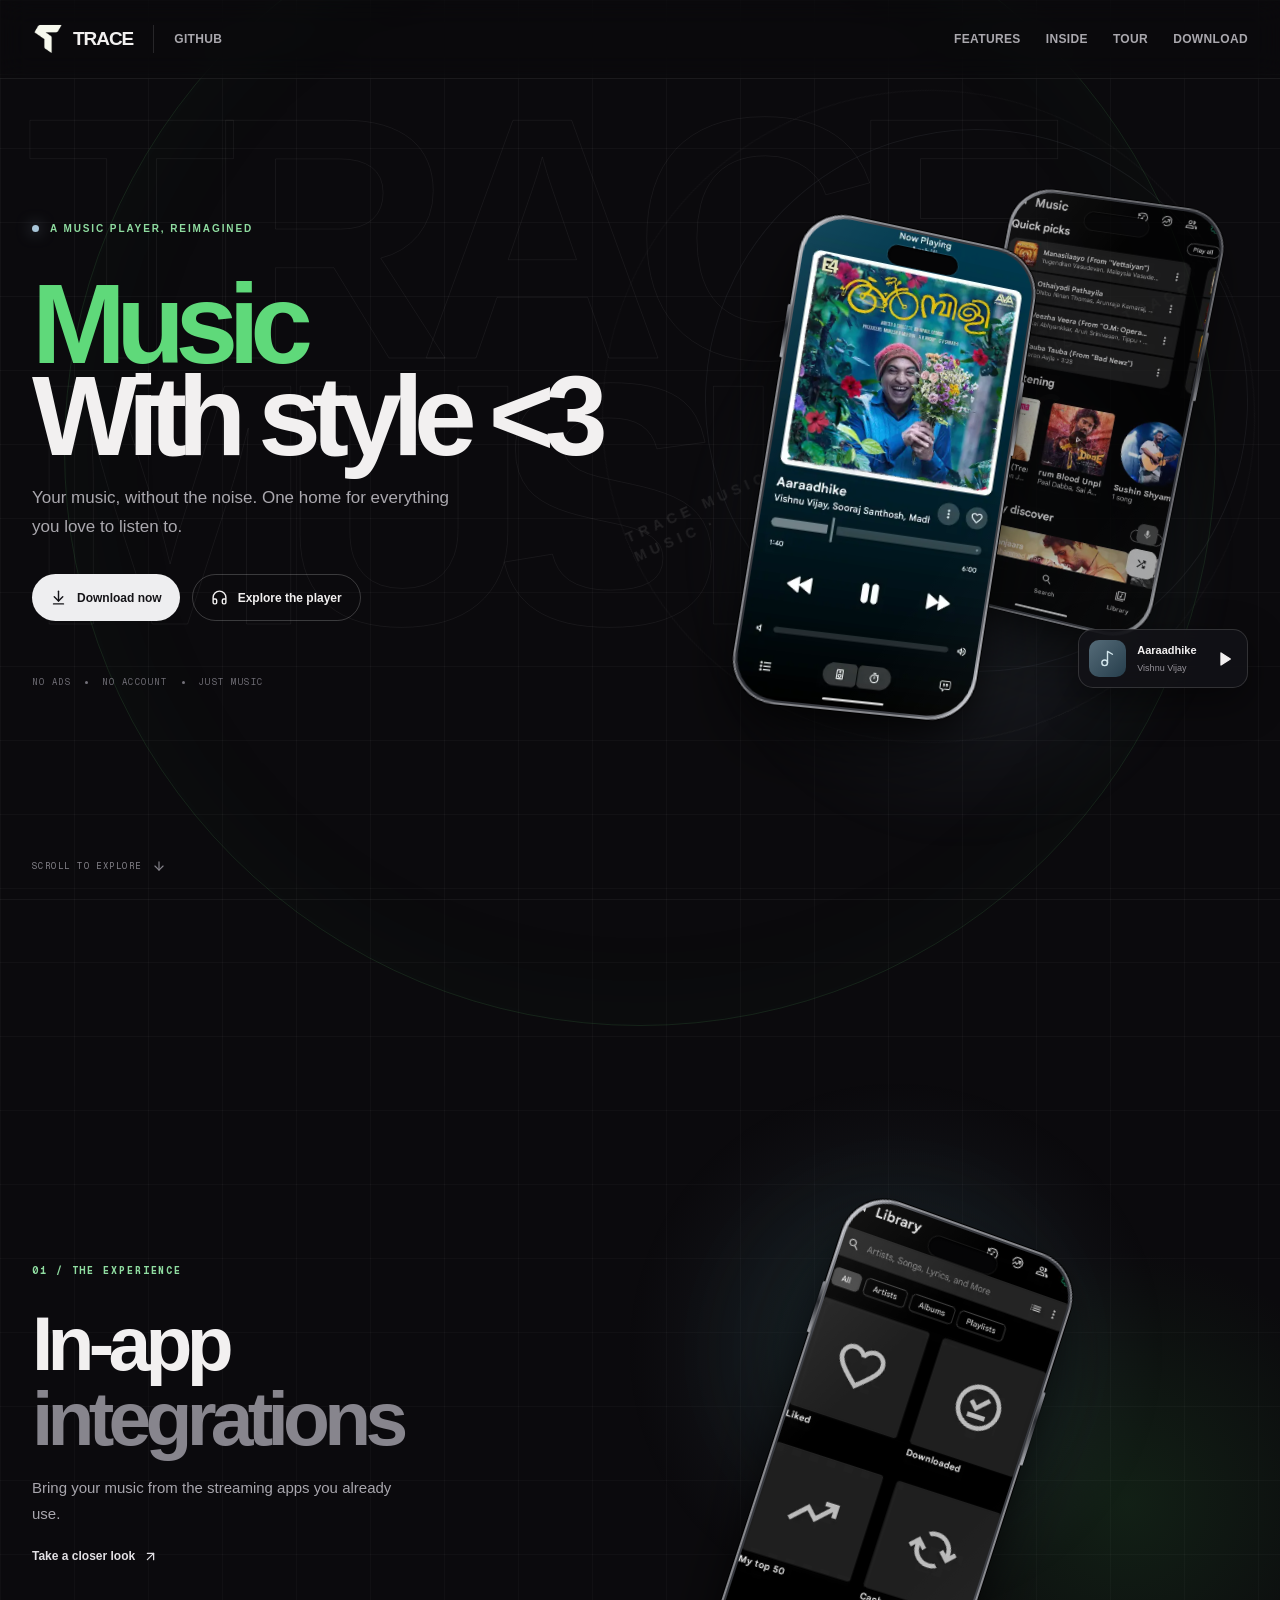
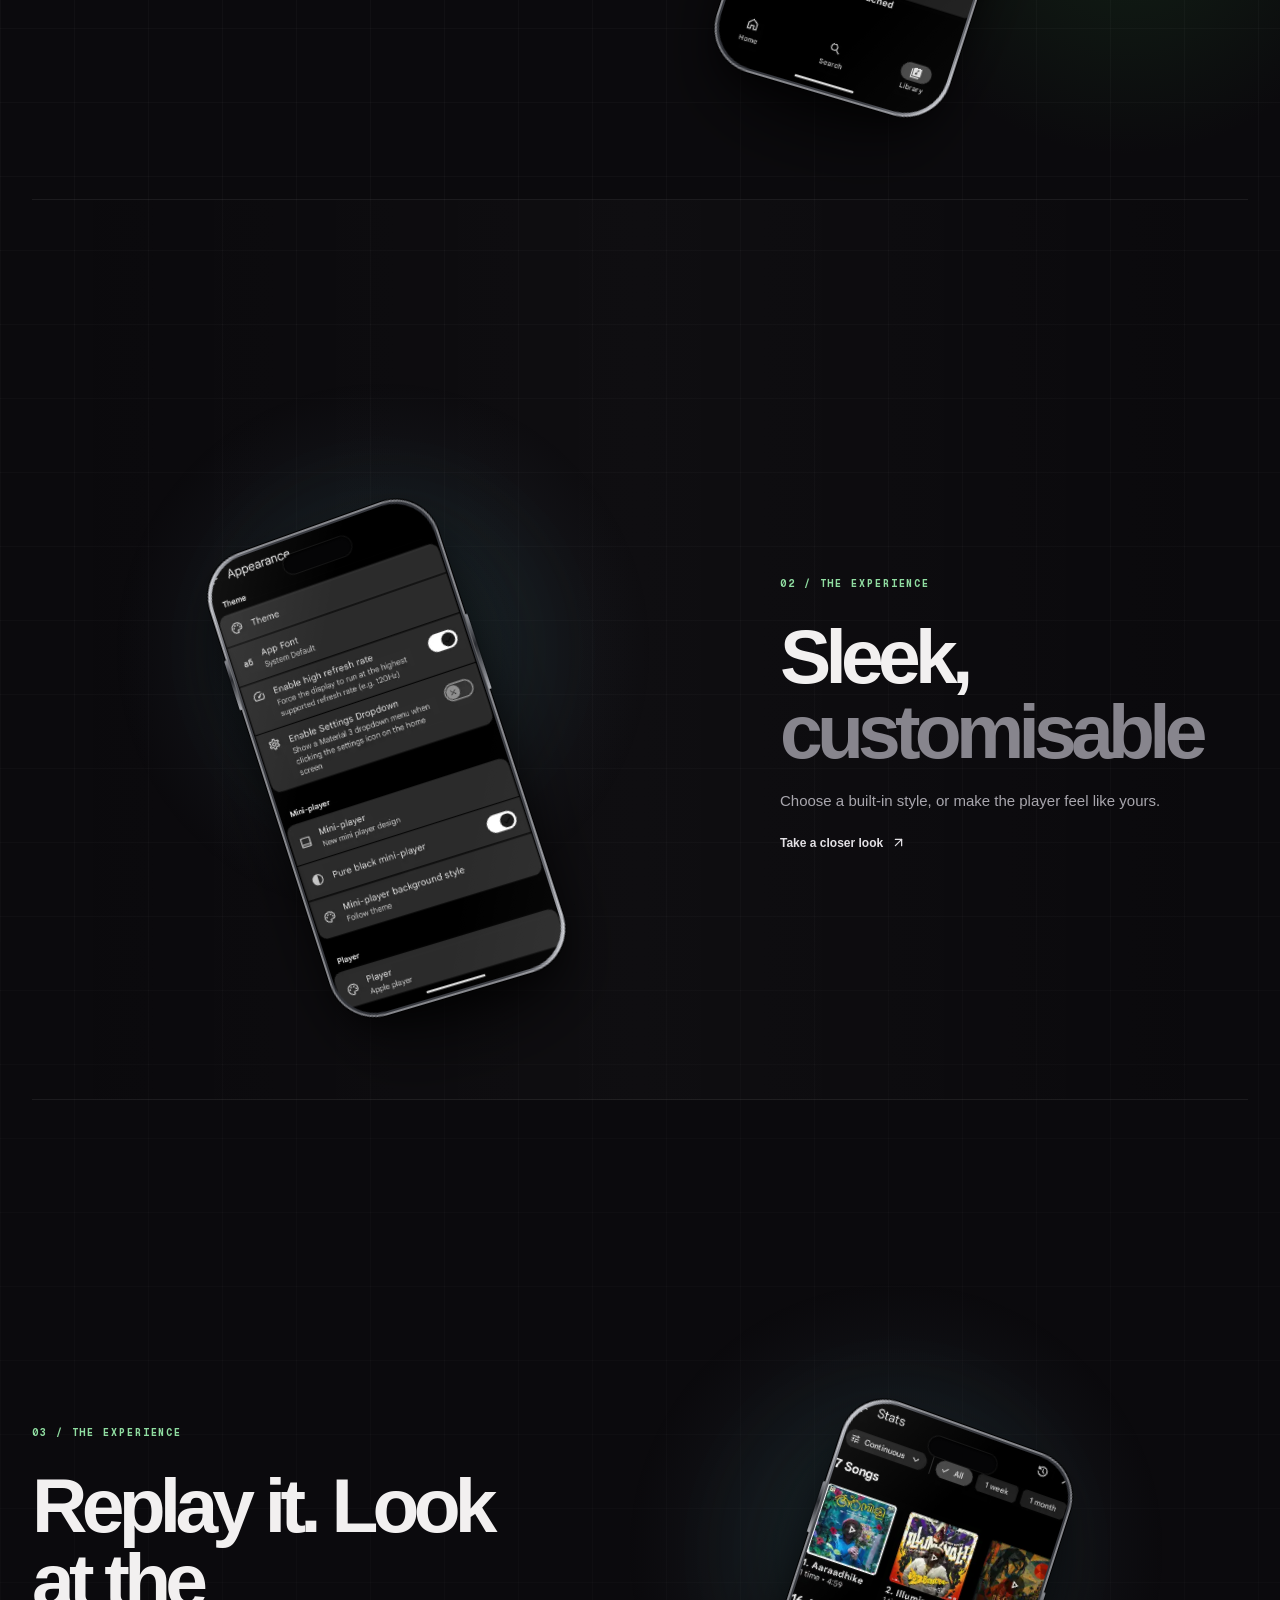
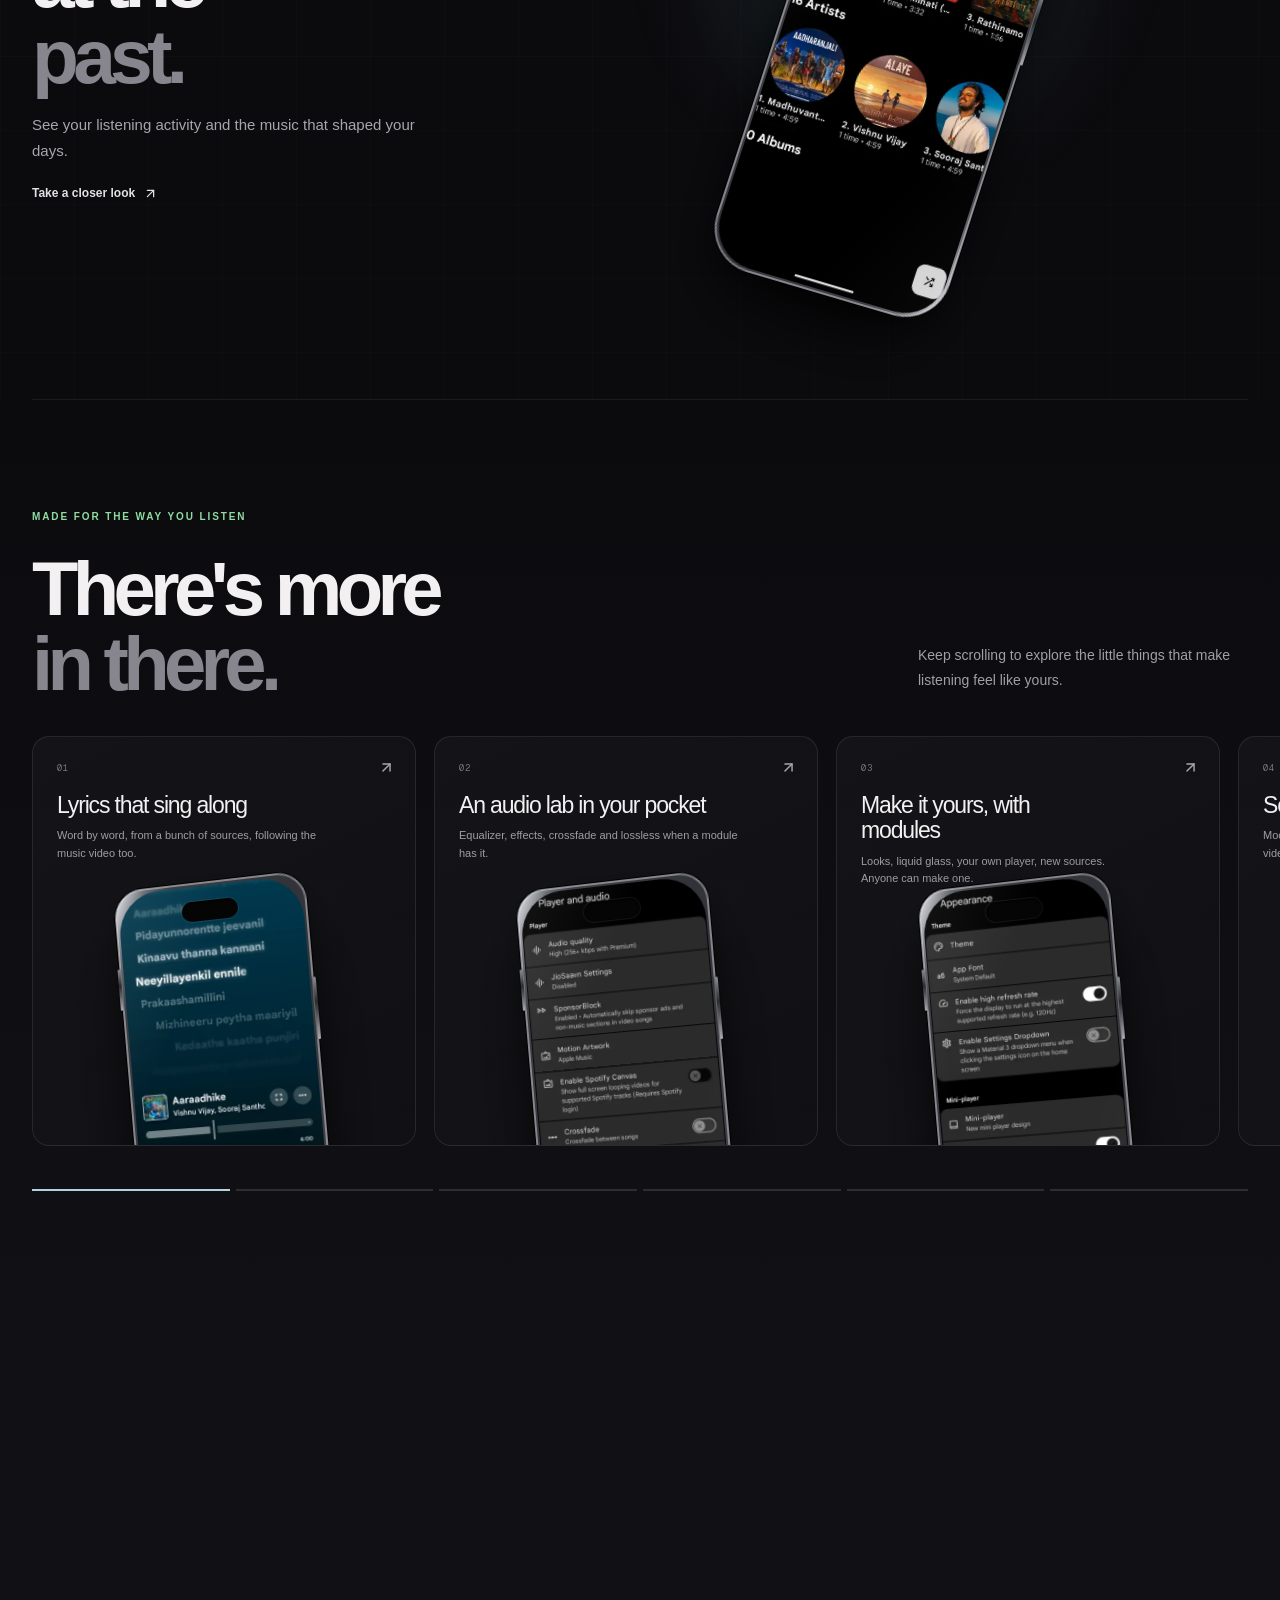
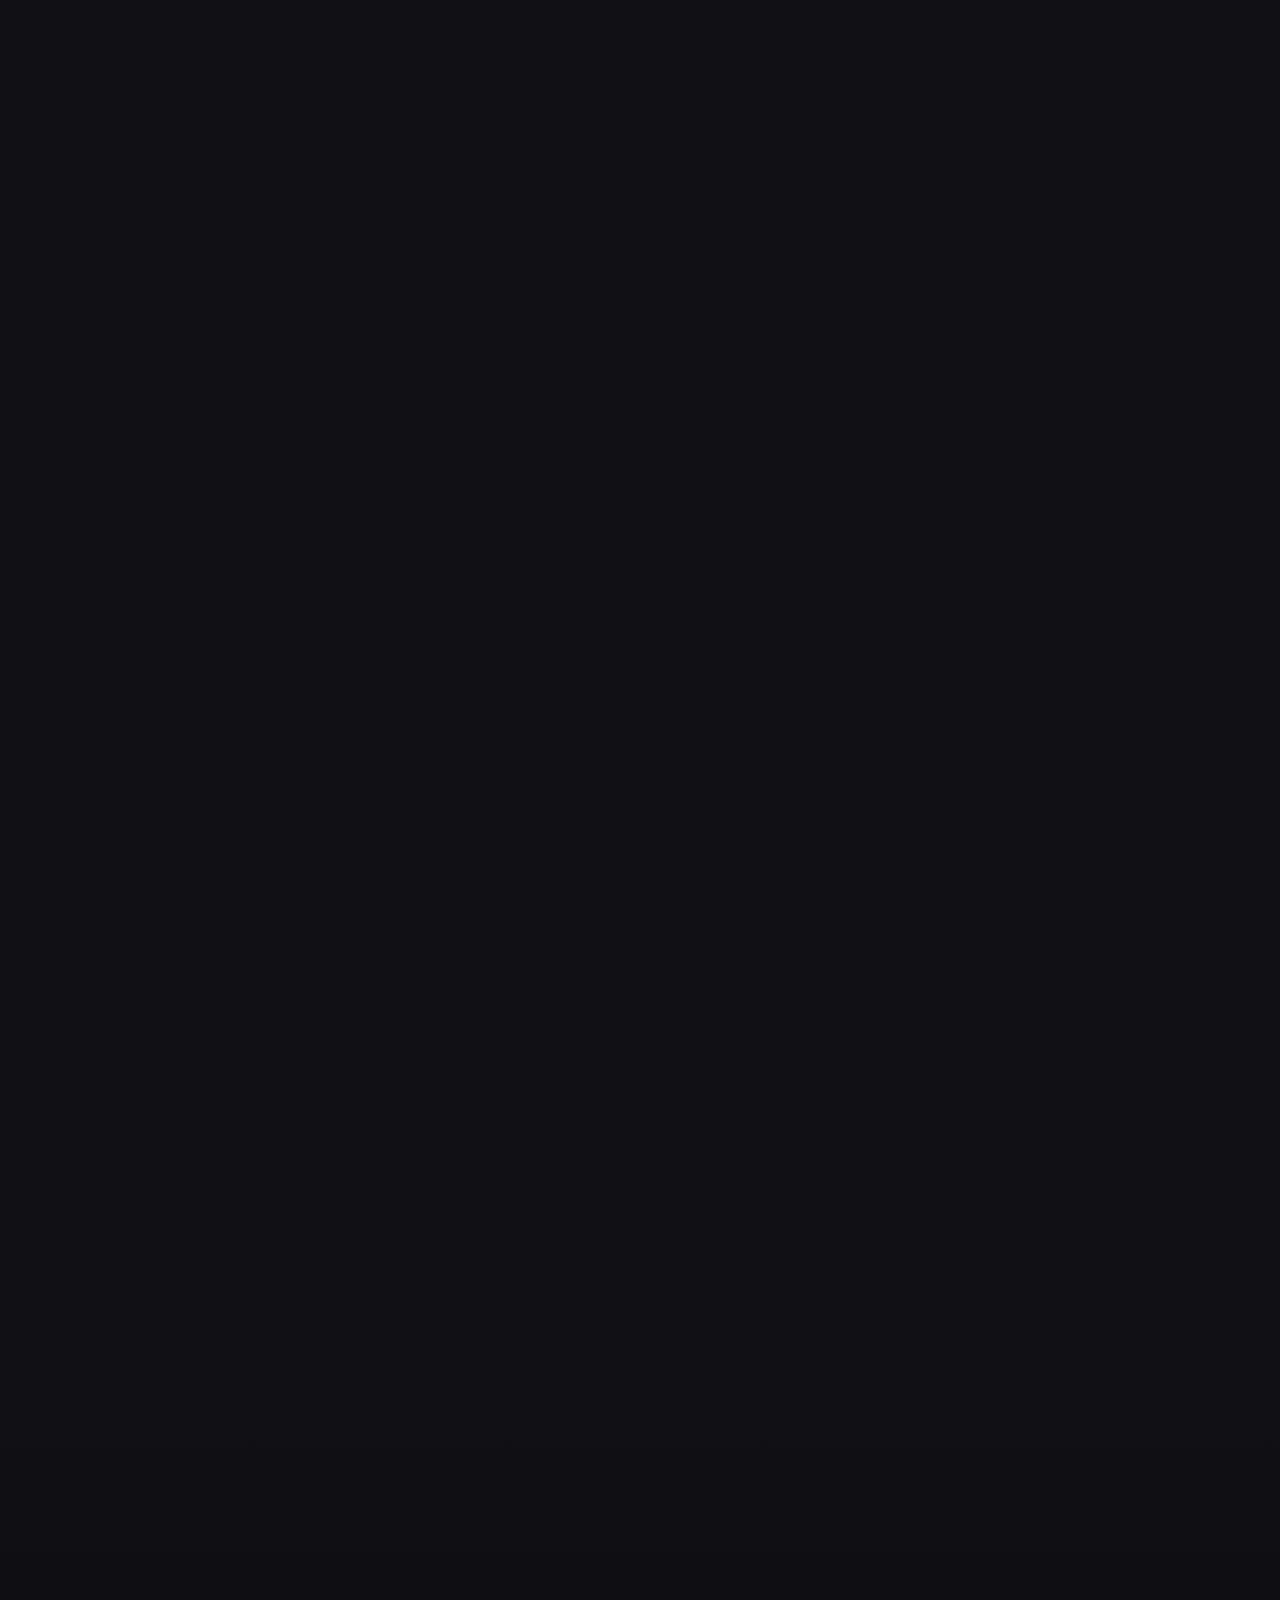
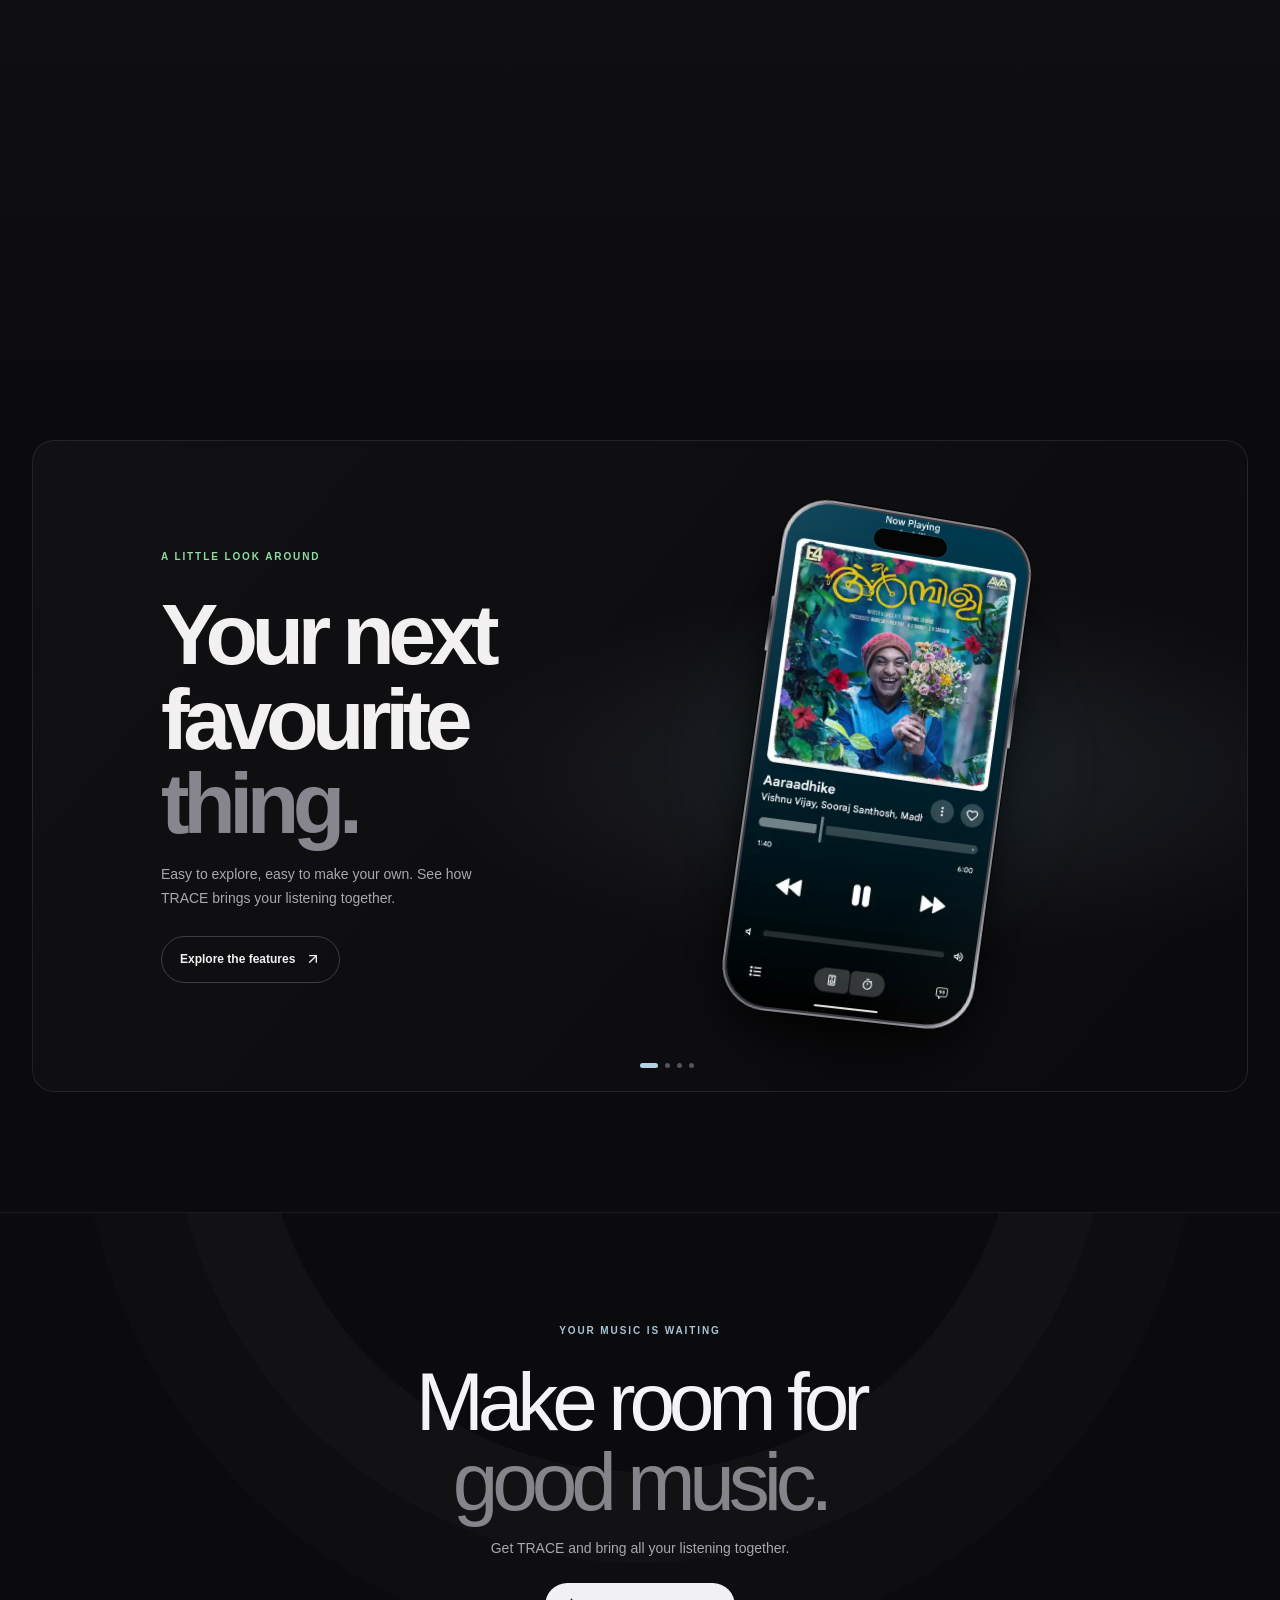
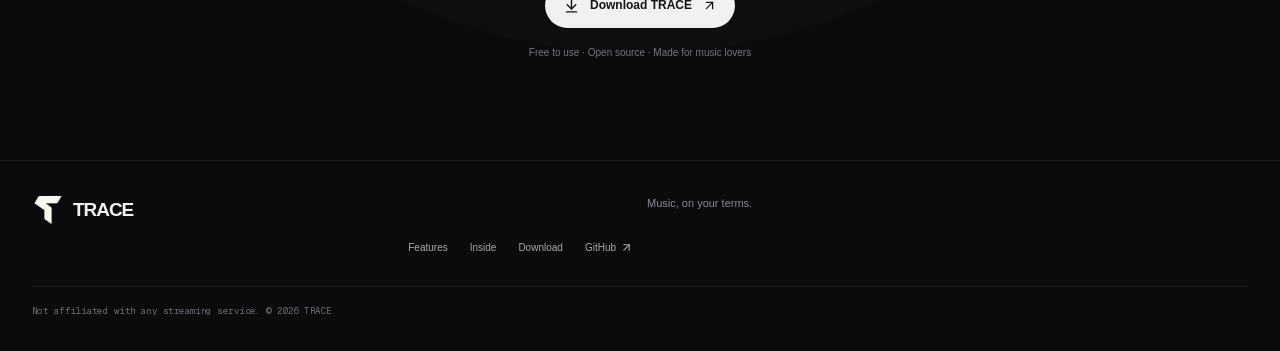
==== commit f22e7569: "Launch-video look: green orbs, grid, tilted phones" ====
--- a/index.html
+++ b/index.html
@@ -1 +1 @@
-<!DOCTYPE html><html lang="en" class="playfair_display_dc3b86c2-module__wRxeBG__variable geist_mono_d6617093-module__z61v7q__variable"><head><meta charSet="utf-8"/><meta name="viewport" content="width=device-width, initial-scale=1"/><link rel="preload" href="/_next/static/media/2a65768255d6b625-s.p.3u4lli0-axodc.woff2" as="font" crossorigin="" type="font/woff2"/><link rel="preload" href="/_next/static/media/797e433ab948586e-s.p.0r6juujl39pe6.woff2" as="font" crossorigin="" type="font/woff2"/><link rel="stylesheet" href="/_next/static/chunks/12amr-16kgyfi.css" data-precedence="next"/><link rel="stylesheet" href="/_next/static/chunks/19si5rm4_7hv_.css" data-precedence="next"/><link rel="preload" as="script" fetchPriority="low" href="/_next/static/chunks/3s6nzrbk-8mnv.js"/><script src="/_next/static/chunks/0y-dctk-kmqss.js" async=""></script><script src="/_next/static/chunks/196x_tfexoucg.js" async=""></script><script src="/_next/static/chunks/03id_cqkhol3h.js" async=""></script><script src="/_next/static/chunks/turbopack-2yp0uoc0eys8f.js" async=""></script><script src="/_next/static/chunks/3rsbw8amu_5hm.js" async=""></script><script src="/_next/static/chunks/1fnn-fib_0_4w.js" async=""></script><meta name="next-size-adjust" content=""/><meta name="theme-color" content="#090a0c"/><title>TRACE — Music, with style</title><meta name="description" content="Your music, without the noise. TRACE brings your listening together in one customisable music player."/><meta name="generator" content="v0.app"/><meta property="og:title" content="TRACE — Music, with style"/><meta property="og:description" content="Your music, without the noise. One home for everything you love to listen to."/><meta property="og:type" content="website"/><meta name="twitter:card" content="summary"/><meta name="twitter:title" content="TRACE — Music, with style"/><meta name="twitter:description" content="Your music, without the noise. One home for everything you love to listen to."/><link rel="icon" href="/trace-logo.png"/><link rel="apple-touch-icon" href="/trace-logo.png"/><script src="/_next/static/chunks/0cz1d0mv5g_q7.js" noModule=""></script></head><body class="font-sans antialiased"><div hidden=""><!--$--><!--/$--></div><a class="skip-link" href="#main-content">Skip to content</a><div class="trace-site"><div class="trace-grid" aria-hidden="true"></div><header class="trace-header"><nav class="trace-nav" aria-label="Main navigation"><a class="trace-brand" href="#home"><span class="trace-logo"><img alt="" loading="lazy" width="400" height="400" decoding="async" data-nimg="1" style="color:transparent" src="/trace-logo.png"/></span>TRACE</a><span class="trace-divider"></span><a class="github-link" href="https://github.com/tracezer/Trace">GITHUB</a><div class="desktop-links"><a href="#features">Features</a><a href="#more">Inside</a><a href="#tour">Tour</a><a href="https://github.com/tracezer/Trace/releases/download/v3.0.4/TRACE-3.0.4.apk">Download</a></div><button class="mobile-menu" aria-label="Open menu" aria-expanded="false"><svg xmlns="http://www.w3.org/2000/svg" width="24" height="24" viewBox="0 0 24 24" fill="none" stroke="currentColor" stroke-width="2" stroke-linecap="round" stroke-linejoin="round" class="lucide lucide-menu"><line x1="4" x2="20" y1="12" y2="12"></line><line x1="4" x2="20" y1="6" y2="6"></line><line x1="4" x2="20" y1="18" y2="18"></line></svg></button></nav></header><main id="main-content"><section class="trace-hero" id="home"><div class="hero-wordmark" aria-hidden="true" style="transform:none">TRACE<br/>MUSIC</div><div class="hero-ring" aria-hidden="true" style="transform:rotate(-24deg)">TRACE MUSIC · TRACE MUSIC · TRACE MUSIC · TRACE MUSIC ·</div><div class="hero-inner"><div class="hero-copy" style="transform:none"><p class="trace-eyebrow"><span></span> A MUSIC PLAYER, REIMAGINED</p><h1><span>Music</span><br/><em>With style &lt;3</em></h1><p class="hero-description">Your music, without the noise. One home for everything you love to listen to.</p><div class="hero-actions"><a class="trace-button primary" href="https://github.com/tracezer/Trace/releases/download/v3.0.4/TRACE-3.0.4.apk"><svg xmlns="http://www.w3.org/2000/svg" width="17" height="17" viewBox="0 0 24 24" fill="none" stroke="currentColor" stroke-width="2" stroke-linecap="round" stroke-linejoin="round" class="lucide lucide-arrow-down-to-line"><path d="M12 17V3"></path><path d="m6 11 6 6 6-6"></path><path d="M19 21H5"></path></svg> Download now</a><a class="trace-button secondary" href="#more"><svg xmlns="http://www.w3.org/2000/svg" width="17" height="17" viewBox="0 0 24 24" fill="none" stroke="currentColor" stroke-width="2" stroke-linecap="round" stroke-linejoin="round" class="lucide lucide-headphones"><path d="M3 14h3a2 2 0 0 1 2 2v3a2 2 0 0 1-2 2H5a2 2 0 0 1-2-2v-7a9 9 0 0 1 18 0v7a2 2 0 0 1-2 2h-1a2 2 0 0 1-2-2v-3a2 2 0 0 1 2-2h3"></path></svg> Explore the player</a></div><div class="hero-meta"><span>NO ADS</span><i></i> <span>NO ACCOUNT</span><i></i> <span>JUST MUSIC</span></div></div><div class="hero-visual" style="transform:none"><div class="hero-halo"></div><div class="hero-disc" aria-hidden="true">TRACE<br/>MUSIC</div><div class="hero-phone-stack"><div class="phone-mock"><span class="phone-island" aria-hidden="true"></span><div class="phone-content" style="position:relative;height:100%;padding:0"><img alt="TRACE player" loading="lazy" decoding="async" data-nimg="fill" style="position:absolute;height:100%;width:100%;left:0;top:0;right:0;bottom:0;object-fit:cover;object-position:center center;color:transparent" src="/screens/player.webp"/></div></div><div class="phone-mock"><span class="phone-island" aria-hidden="true"></span><div class="phone-content" style="position:relative;height:100%;padding:0"><img alt="TRACE home" loading="lazy" decoding="async" data-nimg="fill" style="position:absolute;height:100%;width:100%;left:0;top:0;right:0;bottom:0;object-fit:cover;object-position:center center;color:transparent" src="/screens/home.webp"/></div></div></div><div class="floating-player"><div class="float-art"><svg xmlns="http://www.w3.org/2000/svg" width="17" height="17" viewBox="0 0 24 24" fill="none" stroke="currentColor" stroke-width="2" stroke-linecap="round" stroke-linejoin="round" class="lucide lucide-music2"><circle cx="8" cy="18" r="4"></circle><path d="M12 18V2l7 4"></path></svg></div><div><b>Aaraadhike</b><small>Vishnu Vijay</small></div><svg xmlns="http://www.w3.org/2000/svg" width="16" height="16" viewBox="0 0 24 24" fill="currentColor" stroke="currentColor" stroke-width="2" stroke-linecap="round" stroke-linejoin="round" class="lucide lucide-play"><polygon points="6 3 20 12 6 21 6 3"></polygon></svg></div></div></div><a class="scroll-cue" href="#features">SCROLL TO EXPLORE <svg xmlns="http://www.w3.org/2000/svg" width="14" height="14" viewBox="0 0 24 24" fill="none" stroke="currentColor" stroke-width="2" stroke-linecap="round" stroke-linejoin="round" class="lucide lucide-arrow-down"><path d="M12 5v14"></path><path d="m19 12-7 7-7-7"></path></svg></a></section><section class="trace-features" id="features"><article class="feature-panel "><div class="feature-copy" style="transform:translateY(65px)"><p class="trace-eyebrow">01<!-- --> / THE EXPERIENCE</p><h2>In-app<br/><em>integrations</em></h2><p>Bring your music from the streaming apps you already use.</p><a class="text-link" href="#tour">Take a closer look <svg xmlns="http://www.w3.org/2000/svg" width="15" height="15" viewBox="0 0 24 24" fill="none" stroke="currentColor" stroke-width="2" stroke-linecap="round" stroke-linejoin="round" class="lucide lucide-arrow-up-right"><path d="M7 7h10v10"></path><path d="M7 17 17 7"></path></svg></a></div><div class="feature-art"><div class="feature-glow"></div><div style="transform:translateY(110px) rotate(10deg)"><div class="phone-mock"><span class="phone-island" aria-hidden="true"></span><div class="phone-content" style="position:relative;height:100%;padding:0"><img alt="In-app integrations" loading="lazy" decoding="async" data-nimg="fill" style="position:absolute;height:100%;width:100%;left:0;top:0;right:0;bottom:0;object-fit:cover;object-position:center center;color:transparent" src="/screens/integrations.webp"/></div></div></div></div></article><article class="feature-panel reverse"><div class="feature-copy" style="transform:translateY(65px)"><p class="trace-eyebrow">02<!-- --> / THE EXPERIENCE</p><h2>Sleek,<br/><em>customisable</em></h2><p>Choose a built-in style, or make the player feel like yours.</p><a class="text-link" href="#tour">Take a closer look <svg xmlns="http://www.w3.org/2000/svg" width="15" height="15" viewBox="0 0 24 24" fill="none" stroke="currentColor" stroke-width="2" stroke-linecap="round" stroke-linejoin="round" class="lucide lucide-arrow-up-right"><path d="M7 7h10v10"></path><path d="M7 17 17 7"></path></svg></a></div><div class="feature-art"><div class="feature-glow"></div><div style="transform:translateY(110px) rotate(-10deg)"><div class="phone-mock"><span class="phone-island" aria-hidden="true"></span><div class="phone-content" style="position:relative;height:100%;padding:0"><img alt="Sleek, customisable" loading="lazy" decoding="async" data-nimg="fill" style="position:absolute;height:100%;width:100%;left:0;top:0;right:0;bottom:0;object-fit:cover;object-position:center center;color:transparent" src="/screens/custom.webp"/></div></div></div></div></article><article class="feature-panel "><div class="feature-copy" style="transform:translateY(65px)"><p class="trace-eyebrow">03<!-- --> / THE EXPERIENCE</p><h2>Replay it. Look at the<br/><em>past.</em></h2><p>See your listening activity and the music that shaped your days.</p><a class="text-link" href="#tour">Take a closer look <svg xmlns="http://www.w3.org/2000/svg" width="15" height="15" viewBox="0 0 24 24" fill="none" stroke="currentColor" stroke-width="2" stroke-linecap="round" stroke-linejoin="round" class="lucide lucide-arrow-up-right"><path d="M7 7h10v10"></path><path d="M7 17 17 7"></path></svg></a></div><div class="feature-art"><div class="feature-glow"></div><div style="transform:translateY(110px) rotate(10deg)"><div class="phone-mock"><span class="phone-island" aria-hidden="true"></span><div class="phone-content" style="position:relative;height:100%;padding:0"><img alt="Replay it. Look at the past." loading="lazy" decoding="async" data-nimg="fill" style="position:absolute;height:100%;width:100%;left:0;top:0;right:0;bottom:0;object-fit:cover;object-position:center center;color:transparent" src="/screens/recap.webp"/></div></div></div></div></article></section><section class="more-section" id="more" aria-label="More TRACE features"><div class="more-sticky"><div class="more-heading"><div><p class="trace-eyebrow">MADE FOR THE WAY YOU LISTEN</p><h2>There&#x27;s more<br/><em>in there.</em></h2></div><p>Keep scrolling to explore the little things that make listening feel like yours.</p></div><div class="more-track" style="transform:none"><article class="more-card"><div class="card-number">0<!-- -->1</div><h3>Lyrics that sing along</h3><p>Word by word, from a bunch of sources, following the music video too.</p><div class="phone-mock"><span class="phone-island" aria-hidden="true"></span><div class="phone-content" style="position:relative;height:100%;padding:0"><img alt="Lyrics that sing along" loading="lazy" decoding="async" data-nimg="fill" style="position:absolute;height:100%;width:100%;left:0;top:0;right:0;bottom:0;object-fit:cover;object-position:center center;color:transparent" src="/screens/lyrics.webp"/></div></div><span class="card-arrow"><svg xmlns="http://www.w3.org/2000/svg" width="17" height="17" viewBox="0 0 24 24" fill="none" stroke="currentColor" stroke-width="2" stroke-linecap="round" stroke-linejoin="round" class="lucide lucide-arrow-up-right"><path d="M7 7h10v10"></path><path d="M7 17 17 7"></path></svg></span></article><article class="more-card"><div class="card-number">0<!-- -->2</div><h3>An audio lab in your pocket</h3><p>Equalizer, effects, crossfade and lossless when a module has it.</p><div class="phone-mock"><span class="phone-island" aria-hidden="true"></span><div class="phone-content" style="position:relative;height:100%;padding:0"><img alt="An audio lab in your pocket" loading="lazy" decoding="async" data-nimg="fill" style="position:absolute;height:100%;width:100%;left:0;top:0;right:0;bottom:0;object-fit:cover;object-position:center center;color:transparent" src="/screens/audio.webp"/></div></div><span class="card-arrow"><svg xmlns="http://www.w3.org/2000/svg" width="17" height="17" viewBox="0 0 24 24" fill="none" stroke="currentColor" stroke-width="2" stroke-linecap="round" stroke-linejoin="round" class="lucide lucide-arrow-up-right"><path d="M7 7h10v10"></path><path d="M7 17 17 7"></path></svg></span></article><article class="more-card"><div class="card-number">0<!-- -->3</div><h3>Make it yours, with modules</h3><p>Looks, liquid glass, your own player, new sources. Anyone can make one.</p><div class="phone-mock"><span class="phone-island" aria-hidden="true"></span><div class="phone-content" style="position:relative;height:100%;padding:0"><img alt="Make it yours, with modules" loading="lazy" decoding="async" data-nimg="fill" style="position:absolute;height:100%;width:100%;left:0;top:0;right:0;bottom:0;object-fit:cover;object-position:center center;color:transparent" src="/screens/modules.webp"/></div></div><span class="card-arrow"><svg xmlns="http://www.w3.org/2000/svg" width="17" height="17" viewBox="0 0 24 24" fill="none" stroke="currentColor" stroke-width="2" stroke-linecap="round" stroke-linejoin="round" class="lucide lucide-arrow-up-right"><path d="M7 7h10v10"></path><path d="M7 17 17 7"></path></svg></span></article><article class="more-card"><div class="card-number">0<!-- -->4</div><h3>Search everything</h3><p>Moods, genres, songs, albums, artists, playlists and videos.</p><div class="phone-mock"><span class="phone-island" aria-hidden="true"></span><div class="phone-content" style="position:relative;height:100%;padding:0"><img alt="Search everything" loading="lazy" decoding="async" data-nimg="fill" style="position:absolute;height:100%;width:100%;left:0;top:0;right:0;bottom:0;object-fit:cover;object-position:center center;color:transparent" src="/screens/search.webp"/></div></div><span class="card-arrow"><svg xmlns="http://www.w3.org/2000/svg" width="17" height="17" viewBox="0 0 24 24" fill="none" stroke="currentColor" stroke-width="2" stroke-linecap="round" stroke-linejoin="round" class="lucide lucide-arrow-up-right"><path d="M7 7h10v10"></path><path d="M7 17 17 7"></path></svg></span></article><article class="more-card"><div class="card-number">0<!-- -->5</div><h3>Easy on your data</h3><p>Data saver plays lighter streams and keeps covers still on mobile data.</p><div class="phone-mock"><span class="phone-island" aria-hidden="true"></span><div class="phone-content" style="position:relative;height:100%;padding:0"><img alt="Easy on your data" loading="lazy" decoding="async" data-nimg="fill" style="position:absolute;height:100%;width:100%;left:0;top:0;right:0;bottom:0;object-fit:cover;object-position:center center;color:transparent" src="/screens/data.webp"/></div></div><span class="card-arrow"><svg xmlns="http://www.w3.org/2000/svg" width="17" height="17" viewBox="0 0 24 24" fill="none" stroke="currentColor" stroke-width="2" stroke-linecap="round" stroke-linejoin="round" class="lucide lucide-arrow-up-right"><path d="M7 7h10v10"></path><path d="M7 17 17 7"></path></svg></span></article><article class="more-card"><div class="card-number">0<!-- -->6</div><h3>Every setting, one search away</h3><p>Type any setting and it takes you right to it.</p><div class="phone-mock"><span class="phone-island" aria-hidden="true"></span><div class="phone-content" style="position:relative;height:100%;padding:0"><img alt="Every setting, one search away" loading="lazy" decoding="async" data-nimg="fill" style="position:absolute;height:100%;width:100%;left:0;top:0;right:0;bottom:0;object-fit:cover;object-position:center center;color:transparent" src="/screens/settings.webp"/></div></div><span class="card-arrow"><svg xmlns="http://www.w3.org/2000/svg" width="17" height="17" viewBox="0 0 24 24" fill="none" stroke="currentColor" stroke-width="2" stroke-linecap="round" stroke-linejoin="round" class="lucide lucide-arrow-up-right"><path d="M7 7h10v10"></path><path d="M7 17 17 7"></path></svg></span></article></div><div class="rail-progress"><span></span><span></span><span></span><span></span><span></span><span></span></div></div></section><section class="tour-section" id="tour"><div class="tour-copy"><p class="trace-eyebrow">A LITTLE LOOK AROUND</p><h2>Your next<br/>favourite <em>thing.</em></h2><p>Easy to explore, easy to make your own. See how TRACE brings your listening together.</p><a class="trace-button secondary" href="#features">Explore the features <svg xmlns="http://www.w3.org/2000/svg" width="16" height="16" viewBox="0 0 24 24" fill="none" stroke="currentColor" stroke-width="2" stroke-linecap="round" stroke-linejoin="round" class="lucide lucide-arrow-up-right"><path d="M7 7h10v10"></path><path d="M7 17 17 7"></path></svg></a></div><div class="tour-phone"><div class="phone-mock"><span class="phone-island" aria-hidden="true"></span><div class="phone-content" style="position:relative;height:100%;padding:0"><img alt="TRACE player" loading="lazy" decoding="async" data-nimg="fill" style="position:absolute;height:100%;width:100%;left:0;top:0;right:0;bottom:0;object-fit:cover;object-position:center center;color:transparent" src="/screens/player.webp"/></div></div></div><div class="tour-dots"><span class="active"></span><span></span><span></span><span></span></div></section><section class="download-section" id="download"><div class="download-orbit"></div><p class="trace-eyebrow">YOUR MUSIC IS WAITING</p><h2>Make room for<br/><em>good music.</em></h2><p>Get TRACE and bring all your listening together.</p><a class="trace-button dark-button" href="https://github.com/tracezer/Trace/releases/download/v3.0.4/TRACE-3.0.4.apk"><svg xmlns="http://www.w3.org/2000/svg" width="17" height="17" viewBox="0 0 24 24" fill="none" stroke="currentColor" stroke-width="2" stroke-linecap="round" stroke-linejoin="round" class="lucide lucide-arrow-down-to-line"><path d="M12 17V3"></path><path d="m6 11 6 6 6-6"></path><path d="M19 21H5"></path></svg> Download TRACE <svg xmlns="http://www.w3.org/2000/svg" width="15" height="15" viewBox="0 0 24 24" fill="none" stroke="currentColor" stroke-width="2" stroke-linecap="round" stroke-linejoin="round" class="lucide lucide-arrow-up-right"><path d="M7 7h10v10"></path><path d="M7 17 17 7"></path></svg></a><small>Free to use · Open source · Made for music lovers</small></section></main><footer class="trace-footer"><a class="trace-brand" href="#home"><span class="trace-logo"><img alt="" loading="lazy" width="400" height="400" decoding="async" data-nimg="1" style="color:transparent" src="/trace-logo.png"/></span>TRACE</a><p>Music, on your terms.</p><div><a href="#features">Features</a><a href="#more">Inside</a><a href="https://github.com/tracezer/Trace/releases/download/v3.0.4/TRACE-3.0.4.apk">Download</a><a href="https://github.com/tracezer/Trace">GitHub <svg xmlns="http://www.w3.org/2000/svg" width="13" height="13" viewBox="0 0 24 24" fill="none" stroke="currentColor" stroke-width="2" stroke-linecap="round" stroke-linejoin="round" class="lucide lucide-arrow-up-right"><path d="M7 7h10v10"></path><path d="M7 17 17 7"></path></svg></a></div><small>Not affiliated with any streaming service. © 2026 TRACE</small></footer></div><!--$--><!--/$--><!--$!--><template data-dgst="BAILOUT_TO_CLIENT_SIDE_RENDERING"></template><!--/$--><script src="/_next/static/chunks/3s6nzrbk-8mnv.js" id="_R_" async=""></script><script>(self.__next_f=self.__next_f||[]).push([0])</script><script>self.__next_f.push([1,"1:\"$Sreact.fragment\"\n2:I[39756,[\"/_next/static/chunks/3rsbw8amu_5hm.js\"],\"default\"]\n3:I[37457,[\"/_next/static/chunks/3rsbw8amu_5hm.js\"],\"default\"]\n4:I[2355,[\"/_next/static/chunks/3rsbw8amu_5hm.js\"],\"Analytics\"]\n5:I[4601,[\"/_next/static/chunks/3rsbw8amu_5hm.js\",\"/_next/static/chunks/1fnn-fib_0_4w.js\"],\"TraceSite\"]\n6:I[97367,[\"/_next/static/chunks/3rsbw8amu_5hm.js\"],\"OutletBoundary\"]\n7:\"$Sreact.suspense\"\n9:I[97367,[\"/_next/static/chunks/3rsbw8amu_5hm.js\"],\"ViewportBoundary\"]\nb:I[97367,[\"/_next/static/chunks/3rsbw8amu_5hm.js\"],\"MetadataBoundary\"]\nd:I[68027,[\"/_next/static/chunks/3rsbw8amu_5hm.js\"],\"default\",1]\n:HL[\"/_next/static/chunks/12amr-16kgyfi.css\",\"style\"]\n:HL[\"/_next/static/chunks/19si5rm4_7hv_.css\",\"style\"]\n:HL[\"/_next/static/media/2a65768255d6b625-s.p.3u4lli0-axodc.woff2\",\"font\",{\"crossOrigin\":\"\",\"type\":\"font/woff2\"}]\n:HL[\"/_next/static/media/797e433ab948586e-s.p.0r6juujl39pe6.woff2\",\"font\",{\"crossOrigin\":\"\",\"type\":\"font/woff2\"}]\n"])</script><script>self.__next_f.push([1,"0:{\"P\":null,\"c\":[\"\",\"\"],\"q\":\"\",\"i\":false,\"f\":[[[\"\",{\"children\":[\"__PAGE__\",{},\"$undefined\",\"$undefined\",4608]},\"$undefined\",\"$undefined\",4624],[[\"$\",\"$1\",\"c\",{\"children\":[[[\"$\",\"link\",\"0\",{\"rel\":\"stylesheet\",\"href\":\"/_next/static/chunks/12amr-16kgyfi.css\",\"precedence\":\"next\",\"crossOrigin\":\"$undefined\",\"nonce\":\"$undefined\"}],[\"$\",\"link\",\"1\",{\"rel\":\"stylesheet\",\"href\":\"/_next/static/chunks/19si5rm4_7hv_.css\",\"precedence\":\"next\",\"crossOrigin\":\"$undefined\",\"nonce\":\"$undefined\"}],[\"$\",\"script\",\"script-0\",{\"src\":\"/_next/static/chunks/3rsbw8amu_5hm.js\",\"async\":true,\"nonce\":\"$undefined\"}]],[\"$\",\"html\",null,{\"lang\":\"en\",\"className\":\"playfair_display_dc3b86c2-module__wRxeBG__variable geist_mono_d6617093-module__z61v7q__variable\",\"children\":[\"$\",\"body\",null,{\"className\":\"font-sans antialiased\",\"children\":[[\"$\",\"a\",null,{\"className\":\"skip-link\",\"href\":\"#main-content\",\"children\":\"Skip to content\"}],[\"$\",\"$L2\",null,{\"parallelRouterKey\":\"children\",\"error\":\"$undefined\",\"errorStyles\":\"$undefined\",\"errorScripts\":\"$undefined\",\"template\":[\"$\",\"$L3\",null,{}],\"templateStyles\":\"$undefined\",\"templateScripts\":\"$undefined\",\"notFound\":[[[\"$\",\"title\",null,{\"children\":\"404: This page could not be found.\"}],[\"$\",\"div\",null,{\"style\":{\"fontFamily\":\"system-ui,\\\"Segoe UI\\\",Roboto,Helvetica,Arial,sans-serif,\\\"Apple Color Emoji\\\",\\\"Segoe UI Emoji\\\"\",\"height\":\"100vh\",\"textAlign\":\"center\",\"display\":\"flex\",\"flexDirection\":\"column\",\"alignItems\":\"center\",\"justifyContent\":\"center\"},\"children\":[\"$\",\"div\",null,{\"children\":[[\"$\",\"style\",null,{\"dangerouslySetInnerHTML\":{\"__html\":\"body{color:#000;background:#fff;margin:0}.next-error-h1{border-right:1px solid rgba(0,0,0,.3)}@media (prefers-color-scheme:dark){body{color:#fff;background:#000}.next-error-h1{border-right:1px solid rgba(255,255,255,.3)}}\"}}],[\"$\",\"h1\",null,{\"className\":\"next-error-h1\",\"style\":{\"display\":\"inline-block\",\"margin\":\"0 20px 0 0\",\"padding\":\"0 23px 0 0\",\"fontSize\":24,\"fontWeight\":500,\"verticalAlign\":\"top\",\"lineHeight\":\"49px\"},\"children\":404}],[\"$\",\"div\",null,{\"style\":{\"display\":\"inline-block\"},\"children\":[\"$\",\"h2\",null,{\"style\":{\"fontSize\":14,\"fontWeight\":400,\"lineHeight\":\"49px\",\"margin\":0},\"children\":\"This page could not be found.\"}]}]]}]}]],[]],\"forbidden\":\"$undefined\",\"unauthorized\":\"$undefined\"}],[\"$\",\"$L4\",null,{}]]}]}]]}],{\"children\":[[\"$\",\"$1\",\"c\",{\"children\":[[\"$\",\"$L5\",null,{}],[[\"$\",\"script\",\"script-0\",{\"src\":\"/_next/static/chunks/1fnn-fib_0_4w.js\",\"async\":true,\"nonce\":\"$undefined\"}]],[\"$\",\"$L6\",null,{\"children\":[\"$\",\"$7\",null,{\"name\":\"Next.MetadataOutlet\",\"children\":\"$@8\"}]}]]}],{},null,false,null]},null,false,null],[\"$\",\"$1\",\"h\",{\"children\":[null,[\"$\",\"$L9\",null,{\"children\":\"$La\"}],[\"$\",\"div\",null,{\"hidden\":true,\"children\":[\"$\",\"$Lb\",null,{\"children\":[\"$\",\"$7\",null,{\"name\":\"Next.Metadata\",\"children\":\"$Lc\"}]}]}],[\"$\",\"meta\",null,{\"name\":\"next-size-adjust\",\"content\":\"\"}]]}],false]],\"m\":\"$undefined\",\"G\":[\"$d\",[[\"$\",\"link\",\"0\",{\"rel\":\"stylesheet\",\"href\":\"/_next/static/chunks/12amr-16kgyfi.css\",\"precedence\":\"next\",\"crossOrigin\":\"$undefined\",\"nonce\":\"$undefined\"}],[\"$\",\"link\",\"1\",{\"rel\":\"stylesheet\",\"href\":\"/_next/static/chunks/19si5rm4_7hv_.css\",\"precedence\":\"next\",\"crossOrigin\":\"$undefined\",\"nonce\":\"$undefined\"}]]],\"S\":true,\"h\":null,\"r\":\"$undefined\",\"s\":\"$undefined\",\"a\":\"$undefined\",\"l\":\"$undefined\",\"p\":\"$undefined\",\"d\":\"$undefined\",\"b\":\"xk9iYd_QeXnTm-A-zmTtp\"}\n"])</script><script>self.__next_f.push([1,"a:[[\"$\",\"meta\",\"0\",{\"charSet\":\"utf-8\"}],[\"$\",\"meta\",\"1\",{\"name\":\"viewport\",\"content\":\"width=device-width, initial-scale=1\"}],[\"$\",\"meta\",\"2\",{\"name\":\"theme-color\",\"content\":\"#090a0c\"}]]\n"])</script><script>self.__next_f.push([1,"e:I[27201,[\"/_next/static/chunks/3rsbw8amu_5hm.js\"],\"IconMark\"]\n8:null\nc:[[\"$\",\"title\",\"0\",{\"children\":\"TRACE — Music, with style\"}],[\"$\",\"meta\",\"1\",{\"name\":\"description\",\"content\":\"Your music, without the noise. TRACE brings your listening together in one customisable music player.\"}],[\"$\",\"meta\",\"2\",{\"name\":\"generator\",\"content\":\"v0.app\"}],[\"$\",\"meta\",\"3\",{\"property\":\"og:title\",\"content\":\"TRACE — Music, with style\"}],[\"$\",\"meta\",\"4\",{\"property\":\"og:description\",\"content\":\"Your music, without the noise. One home for everything you love to listen to.\"}],[\"$\",\"meta\",\"5\",{\"property\":\"og:type\",\"content\":\"website\"}],[\"$\",\"meta\",\"6\",{\"name\":\"twitter:card\",\"content\":\"summary\"}],[\"$\",\"meta\",\"7\",{\"name\":\"twitter:title\",\"content\":\"TRACE — Music, with style\"}],[\"$\",\"meta\",\"8\",{\"name\":\"twitter:description\",\"content\":\"Your music, without the noise. One home for everything you love to listen to.\"}],[\"$\",\"link\",\"9\",{\"rel\":\"icon\",\"href\":\"/trace-logo.png\"}],[\"$\",\"link\",\"10\",{\"rel\":\"apple-touch-icon\",\"href\":\"/trace-logo.png\"}],[\"$\",\"$Le\",\"11\",{}]]\n"])</script></body></html>+<!DOCTYPE html><html lang="en" class="playfair_display_dc3b86c2-module__wRxeBG__variable geist_mono_d6617093-module__z61v7q__variable"><head><meta charSet="utf-8"/><meta name="viewport" content="width=device-width, initial-scale=1"/><link rel="preload" href="/_next/static/media/2a65768255d6b625-s.p.3u4lli0-axodc.woff2" as="font" crossorigin="" type="font/woff2"/><link rel="preload" href="/_next/static/media/797e433ab948586e-s.p.0r6juujl39pe6.woff2" as="font" crossorigin="" type="font/woff2"/><link rel="stylesheet" href="/_next/static/chunks/12amr-16kgyfi.css" data-precedence="next"/><link rel="stylesheet" href="/_next/static/chunks/3xn7tzinlao1q.css" data-precedence="next"/><link rel="preload" as="script" fetchPriority="low" href="/_next/static/chunks/3s6nzrbk-8mnv.js"/><script src="/_next/static/chunks/0y-dctk-kmqss.js" async=""></script><script src="/_next/static/chunks/196x_tfexoucg.js" async=""></script><script src="/_next/static/chunks/03id_cqkhol3h.js" async=""></script><script src="/_next/static/chunks/turbopack-2yp0uoc0eys8f.js" async=""></script><script src="/_next/static/chunks/3rsbw8amu_5hm.js" async=""></script><script src="/_next/static/chunks/1fnn-fib_0_4w.js" async=""></script><meta name="next-size-adjust" content=""/><meta name="theme-color" content="#090a0c"/><title>TRACE — Music, with style</title><meta name="description" content="Your music, without the noise. TRACE brings your listening together in one customisable music player."/><meta name="generator" content="v0.app"/><meta property="og:title" content="TRACE — Music, with style"/><meta property="og:description" content="Your music, without the noise. One home for everything you love to listen to."/><meta property="og:type" content="website"/><meta name="twitter:card" content="summary"/><meta name="twitter:title" content="TRACE — Music, with style"/><meta name="twitter:description" content="Your music, without the noise. One home for everything you love to listen to."/><link rel="icon" href="/trace-logo.png"/><link rel="apple-touch-icon" href="/trace-logo.png"/><script src="/_next/static/chunks/0cz1d0mv5g_q7.js" noModule=""></script></head><body class="font-sans antialiased"><div hidden=""><!--$--><!--/$--></div><a class="skip-link" href="#main-content">Skip to content</a><div class="trace-site"><div class="trace-grid" aria-hidden="true"></div><header class="trace-header"><nav class="trace-nav" aria-label="Main navigation"><a class="trace-brand" href="#home"><span class="trace-logo"><img alt="" loading="lazy" width="400" height="400" decoding="async" data-nimg="1" style="color:transparent" src="/trace-logo.png"/></span>TRACE</a><span class="trace-divider"></span><a class="github-link" href="https://github.com/tracezer/Trace">GITHUB</a><div class="desktop-links"><a href="#features">Features</a><a href="#more">Inside</a><a href="#tour">Tour</a><a href="https://github.com/tracezer/Trace/releases/download/v3.0.4/TRACE-3.0.4.apk">Download</a></div><button class="mobile-menu" aria-label="Open menu" aria-expanded="false"><svg xmlns="http://www.w3.org/2000/svg" width="24" height="24" viewBox="0 0 24 24" fill="none" stroke="currentColor" stroke-width="2" stroke-linecap="round" stroke-linejoin="round" class="lucide lucide-menu"><line x1="4" x2="20" y1="12" y2="12"></line><line x1="4" x2="20" y1="6" y2="6"></line><line x1="4" x2="20" y1="18" y2="18"></line></svg></button></nav></header><main id="main-content"><section class="trace-hero" id="home"><div class="hero-wordmark" aria-hidden="true" style="transform:none">TRACE<br/>MUSIC</div><div class="hero-ring" aria-hidden="true" style="transform:rotate(-24deg)">TRACE MUSIC · TRACE MUSIC · TRACE MUSIC · TRACE MUSIC ·</div><div class="hero-inner"><div class="hero-copy" style="transform:none"><p class="trace-eyebrow"><span></span> A MUSIC PLAYER, REIMAGINED</p><h1><span>Music</span><br/><em>With style &lt;3</em></h1><p class="hero-description">Your music, without the noise. One home for everything you love to listen to.</p><div class="hero-actions"><a class="trace-button primary" href="https://github.com/tracezer/Trace/releases/download/v3.0.4/TRACE-3.0.4.apk"><svg xmlns="http://www.w3.org/2000/svg" width="17" height="17" viewBox="0 0 24 24" fill="none" stroke="currentColor" stroke-width="2" stroke-linecap="round" stroke-linejoin="round" class="lucide lucide-arrow-down-to-line"><path d="M12 17V3"></path><path d="m6 11 6 6 6-6"></path><path d="M19 21H5"></path></svg> Download now</a><a class="trace-button secondary" href="#more"><svg xmlns="http://www.w3.org/2000/svg" width="17" height="17" viewBox="0 0 24 24" fill="none" stroke="currentColor" stroke-width="2" stroke-linecap="round" stroke-linejoin="round" class="lucide lucide-headphones"><path d="M3 14h3a2 2 0 0 1 2 2v3a2 2 0 0 1-2 2H5a2 2 0 0 1-2-2v-7a9 9 0 0 1 18 0v7a2 2 0 0 1-2 2h-1a2 2 0 0 1-2-2v-3a2 2 0 0 1 2-2h3"></path></svg> Explore the player</a></div><div class="hero-meta"><span>NO ADS</span><i></i> <span>NO ACCOUNT</span><i></i> <span>JUST MUSIC</span></div></div><div class="hero-visual" style="transform:none"><div class="hero-halo"></div><div class="hero-disc" aria-hidden="true">TRACE<br/>MUSIC</div><div class="hero-phone-stack"><div class="phone-mock"><span class="phone-island" aria-hidden="true"></span><div class="phone-content" style="position:relative;height:100%;padding:0"><img alt="TRACE player" loading="lazy" decoding="async" data-nimg="fill" style="position:absolute;height:100%;width:100%;left:0;top:0;right:0;bottom:0;object-fit:cover;object-position:center center;color:transparent" src="/screens/player.webp"/></div></div><div class="phone-mock"><span class="phone-island" aria-hidden="true"></span><div class="phone-content" style="position:relative;height:100%;padding:0"><img alt="TRACE home" loading="lazy" decoding="async" data-nimg="fill" style="position:absolute;height:100%;width:100%;left:0;top:0;right:0;bottom:0;object-fit:cover;object-position:center center;color:transparent" src="/screens/home.webp"/></div></div></div><div class="floating-player"><div class="float-art"><svg xmlns="http://www.w3.org/2000/svg" width="17" height="17" viewBox="0 0 24 24" fill="none" stroke="currentColor" stroke-width="2" stroke-linecap="round" stroke-linejoin="round" class="lucide lucide-music2"><circle cx="8" cy="18" r="4"></circle><path d="M12 18V2l7 4"></path></svg></div><div><b>Aaraadhike</b><small>Vishnu Vijay</small></div><svg xmlns="http://www.w3.org/2000/svg" width="16" height="16" viewBox="0 0 24 24" fill="currentColor" stroke="currentColor" stroke-width="2" stroke-linecap="round" stroke-linejoin="round" class="lucide lucide-play"><polygon points="6 3 20 12 6 21 6 3"></polygon></svg></div></div></div><a class="scroll-cue" href="#features">SCROLL TO EXPLORE <svg xmlns="http://www.w3.org/2000/svg" width="14" height="14" viewBox="0 0 24 24" fill="none" stroke="currentColor" stroke-width="2" stroke-linecap="round" stroke-linejoin="round" class="lucide lucide-arrow-down"><path d="M12 5v14"></path><path d="m19 12-7 7-7-7"></path></svg></a></section><section class="trace-features" id="features"><article class="feature-panel "><div class="feature-copy" style="transform:translateY(65px)"><p class="trace-eyebrow">01<!-- --> / THE EXPERIENCE</p><h2>In-app<br/><em>integrations</em></h2><p>Bring your music from the streaming apps you already use.</p><a class="text-link" href="#tour">Take a closer look <svg xmlns="http://www.w3.org/2000/svg" width="15" height="15" viewBox="0 0 24 24" fill="none" stroke="currentColor" stroke-width="2" stroke-linecap="round" stroke-linejoin="round" class="lucide lucide-arrow-up-right"><path d="M7 7h10v10"></path><path d="M7 17 17 7"></path></svg></a></div><div class="feature-art"><div class="feature-glow"></div><div style="transform:translateY(110px) rotate(10deg)"><div class="phone-mock"><span class="phone-island" aria-hidden="true"></span><div class="phone-content" style="position:relative;height:100%;padding:0"><img alt="In-app integrations" loading="lazy" decoding="async" data-nimg="fill" style="position:absolute;height:100%;width:100%;left:0;top:0;right:0;bottom:0;object-fit:cover;object-position:center center;color:transparent" src="/screens/integrations.webp"/></div></div></div></div></article><article class="feature-panel reverse"><div class="feature-copy" style="transform:translateY(65px)"><p class="trace-eyebrow">02<!-- --> / THE EXPERIENCE</p><h2>Sleek,<br/><em>customisable</em></h2><p>Choose a built-in style, or make the player feel like yours.</p><a class="text-link" href="#tour">Take a closer look <svg xmlns="http://www.w3.org/2000/svg" width="15" height="15" viewBox="0 0 24 24" fill="none" stroke="currentColor" stroke-width="2" stroke-linecap="round" stroke-linejoin="round" class="lucide lucide-arrow-up-right"><path d="M7 7h10v10"></path><path d="M7 17 17 7"></path></svg></a></div><div class="feature-art"><div class="feature-glow"></div><div style="transform:translateY(110px) rotate(-10deg)"><div class="phone-mock"><span class="phone-island" aria-hidden="true"></span><div class="phone-content" style="position:relative;height:100%;padding:0"><img alt="Sleek, customisable" loading="lazy" decoding="async" data-nimg="fill" style="position:absolute;height:100%;width:100%;left:0;top:0;right:0;bottom:0;object-fit:cover;object-position:center center;color:transparent" src="/screens/custom.webp"/></div></div></div></div></article><article class="feature-panel "><div class="feature-copy" style="transform:translateY(65px)"><p class="trace-eyebrow">03<!-- --> / THE EXPERIENCE</p><h2>Replay it. Look at the<br/><em>past.</em></h2><p>See your listening activity and the music that shaped your days.</p><a class="text-link" href="#tour">Take a closer look <svg xmlns="http://www.w3.org/2000/svg" width="15" height="15" viewBox="0 0 24 24" fill="none" stroke="currentColor" stroke-width="2" stroke-linecap="round" stroke-linejoin="round" class="lucide lucide-arrow-up-right"><path d="M7 7h10v10"></path><path d="M7 17 17 7"></path></svg></a></div><div class="feature-art"><div class="feature-glow"></div><div style="transform:translateY(110px) rotate(10deg)"><div class="phone-mock"><span class="phone-island" aria-hidden="true"></span><div class="phone-content" style="position:relative;height:100%;padding:0"><img alt="Replay it. Look at the past." loading="lazy" decoding="async" data-nimg="fill" style="position:absolute;height:100%;width:100%;left:0;top:0;right:0;bottom:0;object-fit:cover;object-position:center center;color:transparent" src="/screens/recap.webp"/></div></div></div></div></article></section><section class="more-section" id="more" aria-label="More TRACE features"><div class="more-sticky"><div class="more-heading"><div><p class="trace-eyebrow">MADE FOR THE WAY YOU LISTEN</p><h2>There&#x27;s more<br/><em>in there.</em></h2></div><p>Keep scrolling to explore the little things that make listening feel like yours.</p></div><div class="more-track" style="transform:none"><article class="more-card"><div class="card-number">0<!-- -->1</div><h3>Lyrics that sing along</h3><p>Word by word, from a bunch of sources, following the music video too.</p><div class="phone-mock"><span class="phone-island" aria-hidden="true"></span><div class="phone-content" style="position:relative;height:100%;padding:0"><img alt="Lyrics that sing along" loading="lazy" decoding="async" data-nimg="fill" style="position:absolute;height:100%;width:100%;left:0;top:0;right:0;bottom:0;object-fit:cover;object-position:center center;color:transparent" src="/screens/lyrics.webp"/></div></div><span class="card-arrow"><svg xmlns="http://www.w3.org/2000/svg" width="17" height="17" viewBox="0 0 24 24" fill="none" stroke="currentColor" stroke-width="2" stroke-linecap="round" stroke-linejoin="round" class="lucide lucide-arrow-up-right"><path d="M7 7h10v10"></path><path d="M7 17 17 7"></path></svg></span></article><article class="more-card"><div class="card-number">0<!-- -->2</div><h3>An audio lab in your pocket</h3><p>Equalizer, effects, crossfade and lossless when a module has it.</p><div class="phone-mock"><span class="phone-island" aria-hidden="true"></span><div class="phone-content" style="position:relative;height:100%;padding:0"><img alt="An audio lab in your pocket" loading="lazy" decoding="async" data-nimg="fill" style="position:absolute;height:100%;width:100%;left:0;top:0;right:0;bottom:0;object-fit:cover;object-position:center center;color:transparent" src="/screens/audio.webp"/></div></div><span class="card-arrow"><svg xmlns="http://www.w3.org/2000/svg" width="17" height="17" viewBox="0 0 24 24" fill="none" stroke="currentColor" stroke-width="2" stroke-linecap="round" stroke-linejoin="round" class="lucide lucide-arrow-up-right"><path d="M7 7h10v10"></path><path d="M7 17 17 7"></path></svg></span></article><article class="more-card"><div class="card-number">0<!-- -->3</div><h3>Make it yours, with modules</h3><p>Looks, liquid glass, your own player, new sources. Anyone can make one.</p><div class="phone-mock"><span class="phone-island" aria-hidden="true"></span><div class="phone-content" style="position:relative;height:100%;padding:0"><img alt="Make it yours, with modules" loading="lazy" decoding="async" data-nimg="fill" style="position:absolute;height:100%;width:100%;left:0;top:0;right:0;bottom:0;object-fit:cover;object-position:center center;color:transparent" src="/screens/modules.webp"/></div></div><span class="card-arrow"><svg xmlns="http://www.w3.org/2000/svg" width="17" height="17" viewBox="0 0 24 24" fill="none" stroke="currentColor" stroke-width="2" stroke-linecap="round" stroke-linejoin="round" class="lucide lucide-arrow-up-right"><path d="M7 7h10v10"></path><path d="M7 17 17 7"></path></svg></span></article><article class="more-card"><div class="card-number">0<!-- -->4</div><h3>Search everything</h3><p>Moods, genres, songs, albums, artists, playlists and videos.</p><div class="phone-mock"><span class="phone-island" aria-hidden="true"></span><div class="phone-content" style="position:relative;height:100%;padding:0"><img alt="Search everything" loading="lazy" decoding="async" data-nimg="fill" style="position:absolute;height:100%;width:100%;left:0;top:0;right:0;bottom:0;object-fit:cover;object-position:center center;color:transparent" src="/screens/search.webp"/></div></div><span class="card-arrow"><svg xmlns="http://www.w3.org/2000/svg" width="17" height="17" viewBox="0 0 24 24" fill="none" stroke="currentColor" stroke-width="2" stroke-linecap="round" stroke-linejoin="round" class="lucide lucide-arrow-up-right"><path d="M7 7h10v10"></path><path d="M7 17 17 7"></path></svg></span></article><article class="more-card"><div class="card-number">0<!-- -->5</div><h3>Easy on your data</h3><p>Data saver plays lighter streams and keeps covers still on mobile data.</p><div class="phone-mock"><span class="phone-island" aria-hidden="true"></span><div class="phone-content" style="position:relative;height:100%;padding:0"><img alt="Easy on your data" loading="lazy" decoding="async" data-nimg="fill" style="position:absolute;height:100%;width:100%;left:0;top:0;right:0;bottom:0;object-fit:cover;object-position:center center;color:transparent" src="/screens/data.webp"/></div></div><span class="card-arrow"><svg xmlns="http://www.w3.org/2000/svg" width="17" height="17" viewBox="0 0 24 24" fill="none" stroke="currentColor" stroke-width="2" stroke-linecap="round" stroke-linejoin="round" class="lucide lucide-arrow-up-right"><path d="M7 7h10v10"></path><path d="M7 17 17 7"></path></svg></span></article><article class="more-card"><div class="card-number">0<!-- -->6</div><h3>Every setting, one search away</h3><p>Type any setting and it takes you right to it.</p><div class="phone-mock"><span class="phone-island" aria-hidden="true"></span><div class="phone-content" style="position:relative;height:100%;padding:0"><img alt="Every setting, one search away" loading="lazy" decoding="async" data-nimg="fill" style="position:absolute;height:100%;width:100%;left:0;top:0;right:0;bottom:0;object-fit:cover;object-position:center center;color:transparent" src="/screens/settings.webp"/></div></div><span class="card-arrow"><svg xmlns="http://www.w3.org/2000/svg" width="17" height="17" viewBox="0 0 24 24" fill="none" stroke="currentColor" stroke-width="2" stroke-linecap="round" stroke-linejoin="round" class="lucide lucide-arrow-up-right"><path d="M7 7h10v10"></path><path d="M7 17 17 7"></path></svg></span></article></div><div class="rail-progress"><span></span><span></span><span></span><span></span><span></span><span></span></div></div></section><section class="tour-section" id="tour"><div class="tour-copy"><p class="trace-eyebrow">A LITTLE LOOK AROUND</p><h2>Your next<br/>favourite <em>thing.</em></h2><p>Easy to explore, easy to make your own. See how TRACE brings your listening together.</p><a class="trace-button secondary" href="#features">Explore the features <svg xmlns="http://www.w3.org/2000/svg" width="16" height="16" viewBox="0 0 24 24" fill="none" stroke="currentColor" stroke-width="2" stroke-linecap="round" stroke-linejoin="round" class="lucide lucide-arrow-up-right"><path d="M7 7h10v10"></path><path d="M7 17 17 7"></path></svg></a></div><div class="tour-phone"><div class="phone-mock"><span class="phone-island" aria-hidden="true"></span><div class="phone-content" style="position:relative;height:100%;padding:0"><img alt="TRACE player" loading="lazy" decoding="async" data-nimg="fill" style="position:absolute;height:100%;width:100%;left:0;top:0;right:0;bottom:0;object-fit:cover;object-position:center center;color:transparent" src="/screens/player.webp"/></div></div></div><div class="tour-dots"><span class="active"></span><span></span><span></span><span></span></div></section><section class="download-section" id="download"><div class="download-orbit"></div><p class="trace-eyebrow">YOUR MUSIC IS WAITING</p><h2>Make room for<br/><em>good music.</em></h2><p>Get TRACE and bring all your listening together.</p><a class="trace-button dark-button" href="https://github.com/tracezer/Trace/releases/download/v3.0.4/TRACE-3.0.4.apk"><svg xmlns="http://www.w3.org/2000/svg" width="17" height="17" viewBox="0 0 24 24" fill="none" stroke="currentColor" stroke-width="2" stroke-linecap="round" stroke-linejoin="round" class="lucide lucide-arrow-down-to-line"><path d="M12 17V3"></path><path d="m6 11 6 6 6-6"></path><path d="M19 21H5"></path></svg> Download TRACE <svg xmlns="http://www.w3.org/2000/svg" width="15" height="15" viewBox="0 0 24 24" fill="none" stroke="currentColor" stroke-width="2" stroke-linecap="round" stroke-linejoin="round" class="lucide lucide-arrow-up-right"><path d="M7 7h10v10"></path><path d="M7 17 17 7"></path></svg></a><small>Free to use · Open source · Made for music lovers</small></section></main><footer class="trace-footer"><a class="trace-brand" href="#home"><span class="trace-logo"><img alt="" loading="lazy" width="400" height="400" decoding="async" data-nimg="1" style="color:transparent" src="/trace-logo.png"/></span>TRACE</a><p>Music, on your terms.</p><div><a href="#features">Features</a><a href="#more">Inside</a><a href="https://github.com/tracezer/Trace/releases/download/v3.0.4/TRACE-3.0.4.apk">Download</a><a href="https://github.com/tracezer/Trace">GitHub <svg xmlns="http://www.w3.org/2000/svg" width="13" height="13" viewBox="0 0 24 24" fill="none" stroke="currentColor" stroke-width="2" stroke-linecap="round" stroke-linejoin="round" class="lucide lucide-arrow-up-right"><path d="M7 7h10v10"></path><path d="M7 17 17 7"></path></svg></a></div><small>Not affiliated with any streaming service. © 2026 TRACE</small></footer></div><!--$--><!--/$--><!--$!--><template data-dgst="BAILOUT_TO_CLIENT_SIDE_RENDERING"></template><!--/$--><script src="/_next/static/chunks/3s6nzrbk-8mnv.js" id="_R_" async=""></script><script>(self.__next_f=self.__next_f||[]).push([0])</script><script>self.__next_f.push([1,"1:\"$Sreact.fragment\"\n2:I[39756,[\"/_next/static/chunks/3rsbw8amu_5hm.js\"],\"default\"]\n3:I[37457,[\"/_next/static/chunks/3rsbw8amu_5hm.js\"],\"default\"]\n4:I[2355,[\"/_next/static/chunks/3rsbw8amu_5hm.js\"],\"Analytics\"]\n5:I[4601,[\"/_next/static/chunks/3rsbw8amu_5hm.js\",\"/_next/static/chunks/1fnn-fib_0_4w.js\"],\"TraceSite\"]\n6:I[97367,[\"/_next/static/chunks/3rsbw8amu_5hm.js\"],\"OutletBoundary\"]\n7:\"$Sreact.suspense\"\n9:I[97367,[\"/_next/static/chunks/3rsbw8amu_5hm.js\"],\"ViewportBoundary\"]\nb:I[97367,[\"/_next/static/chunks/3rsbw8amu_5hm.js\"],\"MetadataBoundary\"]\nd:I[68027,[\"/_next/static/chunks/3rsbw8amu_5hm.js\"],\"default\",1]\n:HL[\"/_next/static/chunks/12amr-16kgyfi.css\",\"style\"]\n:HL[\"/_next/static/chunks/3xn7tzinlao1q.css\",\"style\"]\n:HL[\"/_next/static/media/2a65768255d6b625-s.p.3u4lli0-axodc.woff2\",\"font\",{\"crossOrigin\":\"\",\"type\":\"font/woff2\"}]\n:HL[\"/_next/static/media/797e433ab948586e-s.p.0r6juujl39pe6.woff2\",\"font\",{\"crossOrigin\":\"\",\"type\":\"font/woff2\"}]\n"])</script><script>self.__next_f.push([1,"0:{\"P\":null,\"c\":[\"\",\"\"],\"q\":\"\",\"i\":false,\"f\":[[[\"\",{\"children\":[\"__PAGE__\",{},\"$undefined\",\"$undefined\",4608]},\"$undefined\",\"$undefined\",4624],[[\"$\",\"$1\",\"c\",{\"children\":[[[\"$\",\"link\",\"0\",{\"rel\":\"stylesheet\",\"href\":\"/_next/static/chunks/12amr-16kgyfi.css\",\"precedence\":\"next\",\"crossOrigin\":\"$undefined\",\"nonce\":\"$undefined\"}],[\"$\",\"link\",\"1\",{\"rel\":\"stylesheet\",\"href\":\"/_next/static/chunks/3xn7tzinlao1q.css\",\"precedence\":\"next\",\"crossOrigin\":\"$undefined\",\"nonce\":\"$undefined\"}],[\"$\",\"script\",\"script-0\",{\"src\":\"/_next/static/chunks/3rsbw8amu_5hm.js\",\"async\":true,\"nonce\":\"$undefined\"}]],[\"$\",\"html\",null,{\"lang\":\"en\",\"className\":\"playfair_display_dc3b86c2-module__wRxeBG__variable geist_mono_d6617093-module__z61v7q__variable\",\"children\":[\"$\",\"body\",null,{\"className\":\"font-sans antialiased\",\"children\":[[\"$\",\"a\",null,{\"className\":\"skip-link\",\"href\":\"#main-content\",\"children\":\"Skip to content\"}],[\"$\",\"$L2\",null,{\"parallelRouterKey\":\"children\",\"error\":\"$undefined\",\"errorStyles\":\"$undefined\",\"errorScripts\":\"$undefined\",\"template\":[\"$\",\"$L3\",null,{}],\"templateStyles\":\"$undefined\",\"templateScripts\":\"$undefined\",\"notFound\":[[[\"$\",\"title\",null,{\"children\":\"404: This page could not be found.\"}],[\"$\",\"div\",null,{\"style\":{\"fontFamily\":\"system-ui,\\\"Segoe UI\\\",Roboto,Helvetica,Arial,sans-serif,\\\"Apple Color Emoji\\\",\\\"Segoe UI Emoji\\\"\",\"height\":\"100vh\",\"textAlign\":\"center\",\"display\":\"flex\",\"flexDirection\":\"column\",\"alignItems\":\"center\",\"justifyContent\":\"center\"},\"children\":[\"$\",\"div\",null,{\"children\":[[\"$\",\"style\",null,{\"dangerouslySetInnerHTML\":{\"__html\":\"body{color:#000;background:#fff;margin:0}.next-error-h1{border-right:1px solid rgba(0,0,0,.3)}@media (prefers-color-scheme:dark){body{color:#fff;background:#000}.next-error-h1{border-right:1px solid rgba(255,255,255,.3)}}\"}}],[\"$\",\"h1\",null,{\"className\":\"next-error-h1\",\"style\":{\"display\":\"inline-block\",\"margin\":\"0 20px 0 0\",\"padding\":\"0 23px 0 0\",\"fontSize\":24,\"fontWeight\":500,\"verticalAlign\":\"top\",\"lineHeight\":\"49px\"},\"children\":404}],[\"$\",\"div\",null,{\"style\":{\"display\":\"inline-block\"},\"children\":[\"$\",\"h2\",null,{\"style\":{\"fontSize\":14,\"fontWeight\":400,\"lineHeight\":\"49px\",\"margin\":0},\"children\":\"This page could not be found.\"}]}]]}]}]],[]],\"forbidden\":\"$undefined\",\"unauthorized\":\"$undefined\"}],[\"$\",\"$L4\",null,{}]]}]}]]}],{\"children\":[[\"$\",\"$1\",\"c\",{\"children\":[[\"$\",\"$L5\",null,{}],[[\"$\",\"script\",\"script-0\",{\"src\":\"/_next/static/chunks/1fnn-fib_0_4w.js\",\"async\":true,\"nonce\":\"$undefined\"}]],[\"$\",\"$L6\",null,{\"children\":[\"$\",\"$7\",null,{\"name\":\"Next.MetadataOutlet\",\"children\":\"$@8\"}]}]]}],{},null,false,null]},null,false,null],[\"$\",\"$1\",\"h\",{\"children\":[null,[\"$\",\"$L9\",null,{\"children\":\"$La\"}],[\"$\",\"div\",null,{\"hidden\":true,\"children\":[\"$\",\"$Lb\",null,{\"children\":[\"$\",\"$7\",null,{\"name\":\"Next.Metadata\",\"children\":\"$Lc\"}]}]}],[\"$\",\"meta\",null,{\"name\":\"next-size-adjust\",\"content\":\"\"}]]}],false]],\"m\":\"$undefined\",\"G\":[\"$d\",[[\"$\",\"link\",\"0\",{\"rel\":\"stylesheet\",\"href\":\"/_next/static/chunks/12amr-16kgyfi.css\",\"precedence\":\"next\",\"crossOrigin\":\"$undefined\",\"nonce\":\"$undefined\"}],[\"$\",\"link\",\"1\",{\"rel\":\"stylesheet\",\"href\":\"/_next/static/chunks/3xn7tzinlao1q.css\",\"precedence\":\"next\",\"crossOrigin\":\"$undefined\",\"nonce\":\"$undefined\"}]]],\"S\":true,\"h\":null,\"r\":\"$undefined\",\"s\":\"$undefined\",\"a\":\"$undefined\",\"l\":\"$undefined\",\"p\":\"$undefined\",\"d\":\"$undefined\",\"b\":\"z84YEmcktbFt6E4cGnbE8\"}\n"])</script><script>self.__next_f.push([1,"a:[[\"$\",\"meta\",\"0\",{\"charSet\":\"utf-8\"}],[\"$\",\"meta\",\"1\",{\"name\":\"viewport\",\"content\":\"width=device-width, initial-scale=1\"}],[\"$\",\"meta\",\"2\",{\"name\":\"theme-color\",\"content\":\"#090a0c\"}]]\n"])</script><script>self.__next_f.push([1,"e:I[27201,[\"/_next/static/chunks/3rsbw8amu_5hm.js\"],\"IconMark\"]\n8:null\nc:[[\"$\",\"title\",\"0\",{\"children\":\"TRACE — Music, with style\"}],[\"$\",\"meta\",\"1\",{\"name\":\"description\",\"content\":\"Your music, without the noise. TRACE brings your listening together in one customisable music player.\"}],[\"$\",\"meta\",\"2\",{\"name\":\"generator\",\"content\":\"v0.app\"}],[\"$\",\"meta\",\"3\",{\"property\":\"og:title\",\"content\":\"TRACE — Music, with style\"}],[\"$\",\"meta\",\"4\",{\"property\":\"og:description\",\"content\":\"Your music, without the noise. One home for everything you love to listen to.\"}],[\"$\",\"meta\",\"5\",{\"property\":\"og:type\",\"content\":\"website\"}],[\"$\",\"meta\",\"6\",{\"name\":\"twitter:card\",\"content\":\"summary\"}],[\"$\",\"meta\",\"7\",{\"name\":\"twitter:title\",\"content\":\"TRACE — Music, with style\"}],[\"$\",\"meta\",\"8\",{\"name\":\"twitter:description\",\"content\":\"Your music, without the noise. One home for everything you love to listen to.\"}],[\"$\",\"link\",\"9\",{\"rel\":\"icon\",\"href\":\"/trace-logo.png\"}],[\"$\",\"link\",\"10\",{\"rel\":\"apple-touch-icon\",\"href\":\"/trace-logo.png\"}],[\"$\",\"$Le\",\"11\",{}]]\n"])</script></body></html>
--- a/_next/static/chunks/3xn7tzinlao1q.css
+++ b/_next/static/chunks/3xn7tzinlao1q.css
@@ -0,0 +1 @@
+@layer properties{@supports (((-webkit-hyphens:none)) and (not (margin-trim:block))) or ((-moz-orient:inline) and (not (color:rgb(from red r g b)))){*,:before,:after,::backdrop{--tw-translate-x:0;--tw-translate-y:0;--tw-translate-z:0;--tw-rotate-x:initial;--tw-rotate-y:initial;--tw-rotate-z:initial;--tw-skew-x:initial;--tw-skew-y:initial;--tw-space-x-reverse:0;--tw-border-style:solid;--tw-leading:initial;--tw-font-weight:initial;--tw-tracking:initial;--tw-ordinal:initial;--tw-slashed-zero:initial;--tw-numeric-figure:initial;--tw-numeric-spacing:initial;--tw-numeric-fraction:initial;--tw-shadow:0 0 #0000;--tw-shadow-color:initial;--tw-shadow-alpha:100%;--tw-inset-shadow:0 0 #0000;--tw-inset-shadow-color:initial;--tw-inset-shadow-alpha:100%;--tw-ring-color:initial;--tw-ring-shadow:0 0 #0000;--tw-inset-ring-color:initial;--tw-inset-ring-shadow:0 0 #0000;--tw-ring-inset:initial;--tw-ring-offset-width:0px;--tw-ring-offset-color:#fff;--tw-ring-offset-shadow:0 0 #0000;--tw-outline-style:solid;--tw-duration:initial;--tw-ease:initial;--tw-content:"";--tw-animation-delay:0s;--tw-animation-direction:normal;--tw-animation-duration:initial;--tw-animation-fill-mode:forwards;--tw-animation-iteration-count:1;--tw-enter-opacity:1;--tw-enter-rotate:0;--tw-enter-scale:1;--tw-enter-translate-x:0;--tw-enter-translate-y:0;--tw-exit-opacity:1;--tw-exit-rotate:0;--tw-exit-scale:1;--tw-exit-translate-x:0;--tw-exit-translate-y:0}}}@layer theme{:root,:host{--font-sans:-apple-system, BlinkMacSystemFont, "Segoe UI", Roboto, "Helvetica Neue", "Noto Sans", Arial, sans-serif, "Apple Color Emoji", "Segoe UI Emoji", "Segoe UI Symbol", "Noto Color Emoji";--font-mono:ui-monospace, SFMono-Regular, Menlo, Monaco, Consolas, "Liberation Mono", "Courier New", monospace;--color-red-50:#fef2f2;--color-red-300:#ffa3a3;--color-red-400:#ff6568;--color-red-600:#e40014;--color-black:#000;--color-white:#fff;--spacing:.25rem;--container-sm:24rem;--container-md:28rem;--container-lg:32rem;--container-xl:36rem;--container-2xl:42rem;--container-3xl:48rem;--text-xs:.75rem;--text-xs--line-height:calc(1 / .75);--text-sm:.875rem;--text-sm--line-height:calc(1.25 / .875);--text-base:1rem;--text-base--line-height:calc(1.5 / 1);--text-lg:1.125rem;--text-lg--line-height:calc(1.75 / 1.125);--text-xl:1.25rem;--text-xl--line-height:calc(1.75 / 1.25);--text-2xl:1.5rem;--text-2xl--line-height:calc(2 / 1.5);--text-3xl:1.875rem;--text-3xl--line-height:calc(2.25 / 1.875);--text-4xl:2.25rem;--text-4xl--line-height:calc(2.5 / 2.25);--font-weight-normal:400;--font-weight-medium:500;--font-weight-semibold:600;--tracking-tight:-.025em;--tracking-widest:.1em;--leading-snug:1.375;--leading-normal:1.5;--leading-relaxed:1.625;--radius-xs:.125rem;--radius-sm:.25rem;--radius-md:.375rem;--radius-lg:.5rem;--radius-xl:.75rem;--ease-in-out:cubic-bezier(.4, 0, .2, 1);--animate-spin:spin 1s linear infinite;--animate-pulse:pulse 2s cubic-bezier(.4, 0, .6, 1) infinite;--aspect-video:16 / 9;--default-transition-duration:.15s;--default-transition-timing-function:cubic-bezier(.4, 0, .2, 1);--default-font-family:var(--font-sans);--default-mono-font-family:var(--font-mono)}@supports (color:lab(0% 0 0)){:root,:host{--color-red-50:lab(96.5005% 4.18511 1.52329);--color-red-300:lab(76.5514% 36.4219 15.5335);--color-red-400:lab(63.7053% 60.7449 31.3109);--color-red-600:lab(48.4493% 77.4328 61.5452)}}}@layer base{*,:after,:before,::backdrop{box-sizing:border-box;border:0 solid;margin:0;padding:0}::file-selector-button{box-sizing:border-box;border:0 solid;margin:0;padding:0}html,:host{-webkit-text-size-adjust:100%;tab-size:4;line-height:1.5;font-family:var(--default-font-family,-apple-system, BlinkMacSystemFont, "Segoe UI", Roboto, "Helvetica Neue", "Noto Sans", Arial, sans-serif, "Apple Color Emoji", "Segoe UI Emoji", "Segoe UI Symbol", "Noto Color Emoji");font-feature-settings:var(--default-font-feature-settings,normal);font-variation-settings:var(--default-font-variation-settings,normal);-webkit-tap-highlight-color:transparent}hr{height:0;color:inherit;border-top-width:1px}abbr:where([title]){-webkit-text-decoration:underline dotted;text-decoration:underline dotted}h1,h2,h3,h4,h5,h6{font-size:inherit;font-weight:inherit}a{color:inherit;-webkit-text-decoration:inherit;-webkit-text-decoration:inherit;-webkit-text-decoration:inherit;-webkit-text-decoration:inherit;text-decoration:inherit}b,strong{font-weight:bolder}code,kbd,samp,pre{font-family:var(--default-mono-font-family,ui-monospace, SFMono-Regular, Menlo, Monaco, Consolas, "Liberation Mono", "Courier New", monospace);font-feature-settings:var(--default-mono-font-feature-settings,normal);font-variation-settings:var(--default-mono-font-variation-settings,normal);font-size:1em}small{font-size:80%}sub,sup{vertical-align:baseline;font-size:75%;line-height:0;position:relative}sub{bottom:-.25em}sup{top:-.5em}table{text-indent:0;border-color:inherit;border-collapse:collapse}:-moz-focusring:where(:not(iframe)){outline:auto}progress{vertical-align:baseline}summary{display:list-item}ol,ul,menu{list-style:none}img,svg,video,canvas,audio,iframe,embed,object{vertical-align:middle;display:block}img,video{max-width:100%;height:auto}button,input,select,optgroup,textarea{font:inherit;font-feature-settings:inherit;font-variation-settings:inherit;letter-spacing:inherit;color:inherit;opacity:1;background-color:#0000;border-radius:0}::file-selector-button{font:inherit;font-feature-settings:inherit;font-variation-settings:inherit;letter-spacing:inherit;color:inherit;opacity:1;background-color:#0000;border-radius:0}:where(select:is([multiple],[size])) optgroup{font-weight:bolder}:where(select:is([multiple],[size])) optgroup option{padding-inline-start:20px}::file-selector-button{margin-inline-end:4px}::placeholder{opacity:1}@supports (not ((-webkit-appearance:-apple-pay-button))) or (contain-intrinsic-size:1px){::placeholder{color:currentColor}@supports (color:color-mix(in lab, red, red)){::placeholder{color:color-mix(in oklab, currentcolor 50%, transparent)}}}textarea{resize:vertical}::-webkit-search-decoration{-webkit-appearance:none}::-webkit-date-and-time-value{min-height:1lh;text-align:inherit}::-webkit-datetime-edit{display:inline-flex}::-webkit-datetime-edit-fields-wrapper{padding:0}::-webkit-datetime-edit{padding-block:0}::-webkit-datetime-edit-year-field{padding-block:0}::-webkit-datetime-edit-month-field{padding-block:0}::-webkit-datetime-edit-day-field{padding-block:0}::-webkit-datetime-edit-hour-field{padding-block:0}::-webkit-datetime-edit-minute-field{padding-block:0}::-webkit-datetime-edit-second-field{padding-block:0}::-webkit-datetime-edit-millisecond-field{padding-block:0}::-webkit-datetime-edit-meridiem-field{padding-block:0}::-webkit-calendar-picker-indicator{line-height:1}:-moz-ui-invalid{box-shadow:none}button,input:where([type=button],[type=reset],[type=submit]){appearance:button}::file-selector-button{appearance:button}::-webkit-inner-spin-button{height:auto}::-webkit-outer-spin-button{height:auto}[hidden]:where(:not([hidden=until-found])){display:none!important}}@layer components;@layer utilities{.\@container\/card-header{container:card-header/inline-size}.\@container\/field-group{container:field-group/inline-size}.pointer-events-auto{pointer-events:auto}.pointer-events-none{pointer-events:none}.invisible{visibility:hidden}.visible{visibility:visible}.sr-only{clip-path:inset(50%);white-space:nowrap;border-width:0;width:1px;height:1px;margin:-1px;padding:0;position:absolute;overflow:hidden}.absolute{position:absolute}.fixed{position:fixed}.relative{position:relative}.static{position:static}.inset-0{inset:0}.inset-x-0{inset-inline:0}.inset-y-0{inset-block:0}.-top-12{top:calc(var(--spacing) * -12)}.top-0{top:0}.top-1\.5{top:calc(var(--spacing) * 1.5)}.top-1\/2{top:50%}.top-2{top:calc(var(--spacing) * 2)}.top-3\.5{top:calc(var(--spacing) * 3.5)}.top-4{top:calc(var(--spacing) * 4)}.top-\[1px\]{top:1px}.top-\[50\%\]{top:50%}.top-\[60\%\]{top:60%}.top-\[76px\]{top:76px}.top-full{top:100%}.-right-12{right:calc(var(--spacing) * -12)}.right-0{right:0}.right-1{right:var(--spacing)}.right-2{right:calc(var(--spacing) * 2)}.right-3{right:calc(var(--spacing) * 3)}.right-4{right:calc(var(--spacing) * 4)}.-bottom-12{bottom:calc(var(--spacing) * -12)}.bottom-0{bottom:0}.-left-12{left:calc(var(--spacing) * -12)}.left-0{left:0}.left-1\/2{left:50%}.left-2{left:calc(var(--spacing) * 2)}.left-\[50\%\]{left:50%}.isolate{isolation:isolate}.z-10{z-index:10}.z-20{z-index:20}.z-40{z-index:40}.z-50{z-index:50}.z-\[1\]{z-index:1}.z-\[100\]{z-index:100}.z-\[10000\]{z-index:10000}.order-first{order:-9999}.order-last{order:9999}.col-span-full{grid-column:1/-1}.col-start-2{grid-column-start:2}.row-span-2{grid-row:span 2/span 2}.row-start-1{grid-row-start:1}.\!m-0{margin:0!important}.-mx-1{margin-inline:calc(var(--spacing) * -1)}.mx-2{margin-inline:calc(var(--spacing) * 2)}.mx-3\.5{margin-inline:calc(var(--spacing) * 3.5)}.mx-auto{margin-inline:auto}.-my-2{margin-block:calc(var(--spacing) * -2)}.my-0{margin-block:0}.my-0\.5{margin-block:calc(var(--spacing) * .5)}.my-1{margin-block:var(--spacing)}.-mt-4{margin-top:calc(var(--spacing) * -4)}.-mt-20{margin-top:calc(var(--spacing) * -20)}.mt-1{margin-top:var(--spacing)}.mt-1\.5{margin-top:calc(var(--spacing) * 1.5)}.mt-2{margin-top:calc(var(--spacing) * 2)}.mt-4{margin-top:calc(var(--spacing) * 4)}.mt-5{margin-top:calc(var(--spacing) * 5)}.mt-6{margin-top:calc(var(--spacing) * 6)}.mt-7{margin-top:calc(var(--spacing) * 7)}.mt-8{margin-top:calc(var(--spacing) * 8)}.mt-9{margin-top:calc(var(--spacing) * 9)}.mt-10{margin-top:calc(var(--spacing) * 10)}.mt-12{margin-top:calc(var(--spacing) * 12)}.mt-14{margin-top:calc(var(--spacing) * 14)}.mt-16{margin-top:calc(var(--spacing) * 16)}.mt-auto{margin-top:auto}.mb-2{margin-bottom:calc(var(--spacing) * 2)}.mb-3{margin-bottom:calc(var(--spacing) * 3)}.mb-4{margin-bottom:calc(var(--spacing) * 4)}.-ml-4{margin-left:calc(var(--spacing) * -4)}.ml-1{margin-left:var(--spacing)}.ml-4{margin-left:calc(var(--spacing) * 4)}.ml-auto{margin-left:auto}.line-clamp-1{-webkit-line-clamp:1;-webkit-box-orient:vertical;display:-webkit-box;overflow:hidden}.line-clamp-2{-webkit-line-clamp:2;-webkit-box-orient:vertical;display:-webkit-box;overflow:hidden}.block{display:block}.contents{display:contents}.flex{display:flex}.grid{display:grid}.hidden{display:none}.inline-flex{display:inline-flex}.table{display:table}.table-caption{display:table-caption}.table-cell{display:table-cell}.table-row{display:table-row}.field-sizing-content{field-sizing:content}.aspect-\[3\/4\]{aspect-ratio:3/4}.aspect-square{aspect-ratio:1}.aspect-video{aspect-ratio:var(--aspect-video)}.size-\(--cell-size\){width:var(--cell-size);height:var(--cell-size)}.size-2{width:calc(var(--spacing) * 2);height:calc(var(--spacing) * 2)}.size-2\.5{width:calc(var(--spacing) * 2.5);height:calc(var(--spacing) * 2.5)}.size-3{width:calc(var(--spacing) * 3);height:calc(var(--spacing) * 3)}.size-3\.5{width:calc(var(--spacing) * 3.5);height:calc(var(--spacing) * 3.5)}.size-4{width:calc(var(--spacing) * 4);height:calc(var(--spacing) * 4)}.size-5{width:calc(var(--spacing) * 5);height:calc(var(--spacing) * 5)}.size-6{width:calc(var(--spacing) * 6);height:calc(var(--spacing) * 6)}.size-7{width:calc(var(--spacing) * 7);height:calc(var(--spacing) * 7)}.size-8{width:calc(var(--spacing) * 8);height:calc(var(--spacing) * 8)}.size-9{width:calc(var(--spacing) * 9);height:calc(var(--spacing) * 9)}.size-10{width:calc(var(--spacing) * 10);height:calc(var(--spacing) * 10)}.size-auto{width:auto;height:auto}.size-full{width:100%;height:100%}.h-\(--cell-size\){height:var(--cell-size)}.h-1\.5{height:calc(var(--spacing) * 1.5)}.h-1\/2{height:50%}.h-2{height:calc(var(--spacing) * 2)}.h-2\.5{height:calc(var(--spacing) * 2.5)}.h-3{height:calc(var(--spacing) * 3)}.h-4{height:calc(var(--spacing) * 4)}.h-5{height:calc(var(--spacing) * 5)}.h-6{height:calc(var(--spacing) * 6)}.h-7{height:calc(var(--spacing) * 7)}.h-8{height:calc(var(--spacing) * 8)}.h-9{height:calc(var(--spacing) * 9)}.h-10{height:calc(var(--spacing) * 10)}.h-12{height:calc(var(--spacing) * 12)}.h-40{height:calc(var(--spacing) * 40)}.h-\[1\.15rem\]{height:1.15rem}.h-\[76px\]{height:76px}.h-\[calc\(100\%-1px\)\]{height:calc(100% - 1px)}.h-\[var\(--radix-navigation-menu-viewport-height\)\]{height:var(--radix-navigation-menu-viewport-height)}.h-\[var\(--radix-select-trigger-height\)\]{height:var(--radix-select-trigger-height)}.h-auto{height:auto}.h-full{height:100%}.h-px{height:1px}.h-svh{height:100svh}.max-h-\(--radix-context-menu-content-available-height\){max-height:var(--radix-context-menu-content-available-height)}.max-h-\(--radix-dropdown-menu-content-available-height\){max-height:var(--radix-dropdown-menu-content-available-height)}.max-h-\(--radix-select-content-available-height\){max-height:var(--radix-select-content-available-height)}.max-h-\[300px\]{max-height:300px}.max-h-screen{max-height:100vh}.min-h-0{min-height:0}.min-h-4{min-height:calc(var(--spacing) * 4)}.min-h-16{min-height:calc(var(--spacing) * 16)}.min-h-36{min-height:calc(var(--spacing) * 36)}.min-h-\[min\(900px\,100svh\)\]{min-height:min(900px,100svh)}.min-h-svh{min-height:100svh}.w-\(--cell-size\){width:var(--cell-size)}.w-\(--sidebar-width\){width:var(--sidebar-width)}.w-0{width:0}.w-1{width:var(--spacing)}.w-2{width:calc(var(--spacing) * 2)}.w-2\.5{width:calc(var(--spacing) * 2.5)}.w-3{width:calc(var(--spacing) * 3)}.w-3\/4{width:75%}.w-4{width:calc(var(--spacing) * 4)}.w-5{width:calc(var(--spacing) * 5)}.w-8{width:calc(var(--spacing) * 8)}.w-9{width:calc(var(--spacing) * 9)}.w-12{width:calc(var(--spacing) * 12)}.w-64{width:calc(var(--spacing) * 64)}.w-72{width:calc(var(--spacing) * 72)}.w-\[100px\]{width:100px}.w-auto{width:auto}.w-fit{width:fit-content}.w-full{width:100%}.w-max{width:max-content}.w-px{width:1px}.max-w-\(--skeleton-width\){max-width:var(--skeleton-width)}.max-w-2xl{max-width:var(--container-2xl)}.max-w-3xl{max-width:var(--container-3xl)}.max-w-\[550px\]{max-width:550px}.max-w-\[calc\(100\%-2rem\)\]{max-width:calc(100% - 2rem)}.max-w-max{max-width:max-content}.max-w-md{max-width:var(--container-md)}.max-w-sm{max-width:var(--container-sm)}.max-w-xl{max-width:var(--container-xl)}.min-w-\(--cell-size\){min-width:var(--cell-size)}.min-w-0{min-width:0}.min-w-5{min-width:calc(var(--spacing) * 5)}.min-w-8{min-width:calc(var(--spacing) * 8)}.min-w-9{min-width:calc(var(--spacing) * 9)}.min-w-10{min-width:calc(var(--spacing) * 10)}.min-w-\[8rem\]{min-width:8rem}.min-w-\[12rem\]{min-width:12rem}.min-w-\[var\(--radix-select-trigger-width\)\]{min-width:var(--radix-select-trigger-width)}.flex-1{flex:1}.shrink-0{flex-shrink:0}.grow{flex-grow:1}.grow-0{flex-grow:0}.basis-full{flex-basis:100%}.caption-bottom{caption-side:bottom}.border-collapse{border-collapse:collapse}.origin-\(--radix-context-menu-content-transform-origin\){transform-origin:var(--radix-context-menu-content-transform-origin)}.origin-\(--radix-dropdown-menu-content-transform-origin\){transform-origin:var(--radix-dropdown-menu-content-transform-origin)}.origin-\(--radix-hover-card-content-transform-origin\){transform-origin:var(--radix-hover-card-content-transform-origin)}.origin-\(--radix-menubar-content-transform-origin\){transform-origin:var(--radix-menubar-content-transform-origin)}.origin-\(--radix-popover-content-transform-origin\){transform-origin:var(--radix-popover-content-transform-origin)}.origin-\(--radix-select-content-transform-origin\){transform-origin:var(--radix-select-content-transform-origin)}.origin-\(--radix-tooltip-content-transform-origin\){transform-origin:var(--radix-tooltip-content-transform-origin)}.-translate-x-1\/2{--tw-translate-x:calc(calc(1 / 2 * 100%) * -1);translate:var(--tw-translate-x) var(--tw-translate-y)}.-translate-x-px{--tw-translate-x:-1px;translate:var(--tw-translate-x) var(--tw-translate-y)}.translate-x-\[-50\%\]{--tw-translate-x:-50%;translate:var(--tw-translate-x) var(--tw-translate-y)}.translate-x-px{--tw-translate-x:1px;translate:var(--tw-translate-x) var(--tw-translate-y)}.-translate-y-1\/2{--tw-translate-y:calc(calc(1 / 2 * 100%) * -1);translate:var(--tw-translate-x) var(--tw-translate-y)}.translate-y-0\.5{--tw-translate-y:calc(var(--spacing) * .5);translate:var(--tw-translate-x) var(--tw-translate-y)}.translate-y-\[-50\%\]{--tw-translate-y:-50%;translate:var(--tw-translate-x) var(--tw-translate-y)}.translate-y-\[calc\(-50\%_-_2px\)\]{--tw-translate-y:calc(-50% - 2px);translate:var(--tw-translate-x) var(--tw-translate-y)}.rotate-45{rotate:45deg}.rotate-90{rotate:90deg}.transform{transform:var(--tw-rotate-x, ) var(--tw-rotate-y, ) var(--tw-rotate-z, ) var(--tw-skew-x, ) var(--tw-skew-y, )}.animate-caret-blink{animation:1.25s ease-out infinite caret-blink}.animate-in{animation:enter var(--tw-animation-duration,var(--tw-duration,.15s))var(--tw-ease,ease)var(--tw-animation-delay,0s)var(--tw-animation-iteration-count,1)var(--tw-animation-direction,normal)var(--tw-animation-fill-mode,forwards)}.animate-pulse{animation:var(--animate-pulse)}.animate-spin{animation:var(--animate-spin)}.cursor-default{cursor:default}.cursor-text{cursor:text}.touch-none{touch-action:none}.resize{resize:both}.resize-none{resize:none}.scroll-my-1{scroll-margin-block:var(--spacing)}.scroll-py-1{scroll-padding-block:var(--spacing)}.list-disc{list-style-type:disc}.list-none{list-style-type:none}.auto-rows-min{grid-auto-rows:min-content}.grid-cols-1{grid-template-columns:repeat(1,minmax(0,1fr))}.grid-cols-2{grid-template-columns:repeat(2,minmax(0,1fr))}.grid-cols-\[0_1fr\]{grid-template-columns:0 1fr}.grid-rows-\[auto_auto\]{grid-template-rows:auto auto}.flex-col{flex-direction:column}.flex-col-reverse{flex-direction:column-reverse}.flex-row{flex-direction:row}.flex-wrap{flex-wrap:wrap}.items-center{align-items:center}.items-end{align-items:flex-end}.items-start{align-items:flex-start}.items-stretch{align-items:stretch}.justify-between{justify-content:space-between}.justify-center{justify-content:center}.justify-start{justify-content:flex-start}.justify-items-start{justify-items:start}.gap-0\.5{gap:calc(var(--spacing) * .5)}.gap-1{gap:var(--spacing)}.gap-1\.5{gap:calc(var(--spacing) * 1.5)}.gap-2{gap:calc(var(--spacing) * 2)}.gap-2\.5{gap:calc(var(--spacing) * 2.5)}.gap-3{gap:calc(var(--spacing) * 3)}.gap-4{gap:calc(var(--spacing) * 4)}.gap-5{gap:calc(var(--spacing) * 5)}.gap-6{gap:calc(var(--spacing) * 6)}.gap-7{gap:calc(var(--spacing) * 7)}.gap-8{gap:calc(var(--spacing) * 8)}.gap-10{gap:calc(var(--spacing) * 10)}.gap-14{gap:calc(var(--spacing) * 14)}:where(.space-x-4>:not(:last-child)){--tw-space-x-reverse:0;margin-inline-start:calc(calc(var(--spacing) * 4) * var(--tw-space-x-reverse));margin-inline-end:calc(calc(var(--spacing) * 4) * calc(1 - var(--tw-space-x-reverse)))}.gap-y-0\.5{row-gap:calc(var(--spacing) * .5)}.self-start{align-self:flex-start}.self-stretch{align-self:stretch}.justify-self-end{justify-self:flex-end}.overflow-auto{overflow:auto}.overflow-hidden{overflow:hidden}.overflow-x-auto{overflow-x:auto}.overflow-x-hidden{overflow-x:hidden}.overflow-y-auto{overflow-y:auto}.rounded-\[2px\]{border-radius:2px}.rounded-\[4px\]{border-radius:4px}.rounded-\[calc\(var\(--radius\)-5px\)\]{border-radius:calc(var(--radius) - 5px)}.rounded-\[inherit\]{border-radius:inherit}.rounded-full{border-radius:2147480000px}.rounded-lg{border-radius:var(--radius-lg)}.rounded-md{border-radius:var(--radius-md)}.rounded-none{border-radius:0}.rounded-sm{border-radius:var(--radius-sm)}.rounded-xl{border-radius:var(--radius-xl)}.rounded-xs{border-radius:var(--radius-xs)}.rounded-l-md{border-top-left-radius:var(--radius-md);border-bottom-left-radius:var(--radius-md)}.rounded-tl-sm{border-top-left-radius:var(--radius-sm)}.rounded-r-md{border-top-right-radius:var(--radius-md);border-bottom-right-radius:var(--radius-md)}.border{border-style:var(--tw-border-style);border-width:1px}.border-0{border-style:var(--tw-border-style);border-width:0}.border-\[1\.5px\]{border-style:var(--tw-border-style);border-width:1.5px}.border-y{border-block-style:var(--tw-border-style);border-block-width:1px}.border-t{border-top-style:var(--tw-border-style);border-top-width:1px}.border-r{border-right-style:var(--tw-border-style);border-right-width:1px}.border-b{border-bottom-style:var(--tw-border-style);border-bottom-width:1px}.border-l{border-left-style:var(--tw-border-style);border-left-width:1px}.border-dashed{--tw-border-style:dashed;border-style:dashed}.border-\(--color-border\){border-color:var(--color-border)}.border-transparent{border-color:#0000}.border-white{border-color:var(--color-white)}.border-white\/10{border-color:#ffffff1a}@supports (color:color-mix(in lab, red, red)){.border-white\/10{border-color:color-mix(in oklab, var(--color-white) 10%, transparent)}}.border-white\/15{border-color:#ffffff26}@supports (color:color-mix(in lab, red, red)){.border-white\/15{border-color:color-mix(in oklab, var(--color-white) 15%, transparent)}}.border-t-transparent{border-top-color:#0000}.border-l-transparent{border-left-color:#0000}.bg-\(--color-bg\){background-color:var(--color-bg)}.bg-black\/50{background-color:#00000080}@supports (color:color-mix(in lab, red, red)){.bg-black\/50{background-color:color-mix(in oklab, var(--color-black) 50%, transparent)}}.bg-transparent{background-color:#0000}.bg-white{background-color:var(--color-white)}.bg-white\/\[\.03\]{background-color:#ffffff08}@supports (color:color-mix(in lab, red, red)){.bg-white\/\[\.03\]{background-color:color-mix(in oklab, var(--color-white) 3%, transparent)}}.fill-current{fill:currentColor}.object-cover{object-fit:cover}.object-\[50\%_38\%\]{object-position:50% 38%}.p-0{padding:0}.p-1{padding:var(--spacing)}.p-2{padding:calc(var(--spacing) * 2)}.p-3{padding:calc(var(--spacing) * 3)}.p-4{padding:calc(var(--spacing) * 4)}.p-6{padding:calc(var(--spacing) * 6)}.p-\[3px\]{padding:3px}.p-px{padding:1px}.px-\(--cell-size\){padding-inline:var(--cell-size)}.px-1{padding-inline:var(--spacing)}.px-1\.5{padding-inline:calc(var(--spacing) * 1.5)}.px-2{padding-inline:calc(var(--spacing) * 2)}.px-2\.5{padding-inline:calc(var(--spacing) * 2.5)}.px-3{padding-inline:calc(var(--spacing) * 3)}.px-4{padding-inline:calc(var(--spacing) * 4)}.px-5{padding-inline:calc(var(--spacing) * 5)}.px-6{padding-inline:calc(var(--spacing) * 6)}.py-0\.5{padding-block:calc(var(--spacing) * .5)}.py-1{padding-block:var(--spacing)}.py-1\.5{padding-block:calc(var(--spacing) * 1.5)}.py-2{padding-block:calc(var(--spacing) * 2)}.py-3{padding-block:calc(var(--spacing) * 3)}.py-4{padding-block:calc(var(--spacing) * 4)}.py-6{padding-block:calc(var(--spacing) * 6)}.py-7{padding-block:calc(var(--spacing) * 7)}.py-14{padding-block:calc(var(--spacing) * 14)}.pt-0{padding-top:0}.pt-1{padding-top:var(--spacing)}.pt-3{padding-top:calc(var(--spacing) * 3)}.pt-4{padding-top:calc(var(--spacing) * 4)}.pt-5{padding-top:calc(var(--spacing) * 5)}.pt-8{padding-top:calc(var(--spacing) * 8)}.pt-16{padding-top:calc(var(--spacing) * 16)}.pt-32{padding-top:calc(var(--spacing) * 32)}.pr-1{padding-right:var(--spacing)}.pr-2{padding-right:calc(var(--spacing) * 2)}.pr-2\.5{padding-right:calc(var(--spacing) * 2.5)}.pr-3{padding-right:calc(var(--spacing) * 3)}.pr-8{padding-right:calc(var(--spacing) * 8)}.pb-3{padding-bottom:calc(var(--spacing) * 3)}.pb-4{padding-bottom:calc(var(--spacing) * 4)}.pb-6{padding-bottom:calc(var(--spacing) * 6)}.pb-20{padding-bottom:calc(var(--spacing) * 20)}.pl-2{padding-left:calc(var(--spacing) * 2)}.pl-3{padding-left:calc(var(--spacing) * 3)}.pl-4{padding-left:calc(var(--spacing) * 4)}.pl-8{padding-left:calc(var(--spacing) * 8)}.text-center{text-align:center}.text-left{text-align:left}.text-right{text-align:right}.align-middle{vertical-align:middle}.font-mono{font-family:var(--font-mono)}.font-sans{font-family:var(--font-sans)}.text-3xl{font-size:var(--text-3xl);line-height:var(--tw-leading,var(--text-3xl--line-height))}.text-base{font-size:var(--text-base);line-height:var(--tw-leading,var(--text-base--line-height))}.text-lg{font-size:var(--text-lg);line-height:var(--tw-leading,var(--text-lg--line-height))}.text-sm{font-size:var(--text-sm);line-height:var(--tw-leading,var(--text-sm--line-height))}.text-sm\/relaxed{font-size:var(--text-sm);line-height:var(--leading-relaxed)}.text-xl{font-size:var(--text-xl);line-height:var(--tw-leading,var(--text-xl--line-height))}.text-xs{font-size:var(--text-xs);line-height:var(--tw-leading,var(--text-xs--line-height))}.text-\[0\.8rem\]{font-size:.8rem}.text-\[9px\]{font-size:9px}.text-\[10px\]{font-size:10px}.text-\[clamp\(4\.2rem\,11vw\,9rem\)\]{font-size:clamp(4.2rem,11vw,9rem)}.leading-4{--tw-leading:calc(var(--spacing) * 4);line-height:calc(var(--spacing) * 4)}.leading-7{--tw-leading:calc(var(--spacing) * 7);line-height:calc(var(--spacing) * 7)}.leading-\[\.84\]{--tw-leading:.84;line-height:.84}.leading-\[1\.05\]{--tw-leading:1.05;line-height:1.05}.leading-\[1\.7\]{--tw-leading:1.7;line-height:1.7}.leading-\[1\.85\]{--tw-leading:1.85;line-height:1.85}.leading-none{--tw-leading:1;line-height:1}.leading-normal{--tw-leading:var(--leading-normal);line-height:var(--leading-normal)}.leading-relaxed{--tw-leading:var(--leading-relaxed);line-height:var(--leading-relaxed)}.leading-snug{--tw-leading:var(--leading-snug);line-height:var(--leading-snug)}.font-medium{--tw-font-weight:var(--font-weight-medium);font-weight:var(--font-weight-medium)}.font-normal{--tw-font-weight:var(--font-weight-normal);font-weight:var(--font-weight-normal)}.font-semibold{--tw-font-weight:var(--font-weight-semibold);font-weight:var(--font-weight-semibold)}.tracking-\[-\.045em\]{--tw-tracking:-.045em;letter-spacing:-.045em}.tracking-\[-\.075em\]{--tw-tracking:-.075em;letter-spacing:-.075em}.tracking-\[\.2em\]{--tw-tracking:.2em;letter-spacing:.2em}.tracking-\[\.16em\]{--tw-tracking:.16em;letter-spacing:.16em}.tracking-\[\.17em\]{--tw-tracking:.17em;letter-spacing:.17em}.tracking-\[\.18em\]{--tw-tracking:.18em;letter-spacing:.18em}.tracking-\[\.19em\]{--tw-tracking:.19em;letter-spacing:.19em}.tracking-tight{--tw-tracking:var(--tracking-tight);letter-spacing:var(--tracking-tight)}.tracking-widest{--tw-tracking:var(--tracking-widest);letter-spacing:var(--tracking-widest)}.text-balance{text-wrap:balance}.break-words{overflow-wrap:break-word}.whitespace-nowrap{white-space:nowrap}.whitespace-pre-line{white-space:pre-line}.text-current{color:currentColor}.text-white{color:var(--color-white)}.text-white\/25{color:#ffffff40}@supports (color:color-mix(in lab, red, red)){.text-white\/25{color:color-mix(in oklab, var(--color-white) 25%, transparent)}}.text-white\/30{color:#ffffff4d}@supports (color:color-mix(in lab, red, red)){.text-white\/30{color:color-mix(in oklab, var(--color-white) 30%, transparent)}}.text-white\/35{color:#ffffff59}@supports (color:color-mix(in lab, red, red)){.text-white\/35{color:color-mix(in oklab, var(--color-white) 35%, transparent)}}.text-white\/40{color:#fff6}@supports (color:color-mix(in lab, red, red)){.text-white\/40{color:color-mix(in oklab, var(--color-white) 40%, transparent)}}.text-white\/45{color:#ffffff73}@supports (color:color-mix(in lab, red, red)){.text-white\/45{color:color-mix(in oklab, var(--color-white) 45%, transparent)}}.text-white\/50{color:#ffffff80}@supports (color:color-mix(in lab, red, red)){.text-white\/50{color:color-mix(in oklab, var(--color-white) 50%, transparent)}}.text-white\/55{color:#ffffff8c}@supports (color:color-mix(in lab, red, red)){.text-white\/55{color:color-mix(in oklab, var(--color-white) 55%, transparent)}}.text-white\/65{color:#ffffffa6}@supports (color:color-mix(in lab, red, red)){.text-white\/65{color:color-mix(in oklab, var(--color-white) 65%, transparent)}}.text-white\/70{color:#ffffffb3}@supports (color:color-mix(in lab, red, red)){.text-white\/70{color:color-mix(in oklab, var(--color-white) 70%, transparent)}}.text-white\/75{color:#ffffffbf}@supports (color:color-mix(in lab, red, red)){.text-white\/75{color:color-mix(in oklab, var(--color-white) 75%, transparent)}}.text-white\/85{color:#ffffffd9}@supports (color:color-mix(in lab, red, red)){.text-white\/85{color:color-mix(in oklab, var(--color-white) 85%, transparent)}}.uppercase{text-transform:uppercase}.tabular-nums{--tw-numeric-spacing:tabular-nums;font-variant-numeric:var(--tw-ordinal, ) var(--tw-slashed-zero, ) var(--tw-numeric-figure, ) var(--tw-numeric-spacing, ) var(--tw-numeric-fraction, )}.underline-offset-4{text-underline-offset:4px}.antialiased{-webkit-font-smoothing:antialiased;-moz-osx-font-smoothing:grayscale}.opacity-0{opacity:0}.opacity-50{opacity:.5}.opacity-70{opacity:.7}.opacity-90{opacity:.9}.mix-blend-difference{mix-blend-mode:difference}.shadow{--tw-shadow:0 1px 3px 0 var(--tw-shadow-color,#0000001a), 0 1px 2px -1px var(--tw-shadow-color,#0000001a);box-shadow:var(--tw-inset-shadow), var(--tw-inset-ring-shadow), var(--tw-ring-offset-shadow), var(--tw-ring-shadow), var(--tw-shadow)}.shadow-\[0_0_0_1px_hsl\(var\(--sidebar-border\)\)\]{--tw-shadow:0 0 0 1px var(--tw-shadow-color,hsl(var(--sidebar-border)));box-shadow:var(--tw-inset-shadow), var(--tw-inset-ring-shadow), var(--tw-ring-offset-shadow), var(--tw-ring-shadow), var(--tw-shadow)}.shadow-lg{--tw-shadow:0 10px 15px -3px var(--tw-shadow-color,#0000001a), 0 4px 6px -4px var(--tw-shadow-color,#0000001a);box-shadow:var(--tw-inset-shadow), var(--tw-inset-ring-shadow), var(--tw-ring-offset-shadow), var(--tw-ring-shadow), var(--tw-shadow)}.shadow-md{--tw-shadow:0 4px 6px -1px var(--tw-shadow-color,#0000001a), 0 2px 4px -2px var(--tw-shadow-color,#0000001a);box-shadow:var(--tw-inset-shadow), var(--tw-inset-ring-shadow), var(--tw-ring-offset-shadow), var(--tw-ring-shadow), var(--tw-shadow)}.shadow-none{--tw-shadow:0 0 #0000;box-shadow:var(--tw-inset-shadow), var(--tw-inset-ring-shadow), var(--tw-ring-offset-shadow), var(--tw-ring-shadow), var(--tw-shadow)}.shadow-sm{--tw-shadow:0 1px 3px 0 var(--tw-shadow-color,#0000001a), 0 1px 2px -1px var(--tw-shadow-color,#0000001a);box-shadow:var(--tw-inset-shadow), var(--tw-inset-ring-shadow), var(--tw-ring-offset-shadow), var(--tw-ring-shadow), var(--tw-shadow)}.shadow-xl{--tw-shadow:0 20px 25px -5px var(--tw-shadow-color,#0000001a), 0 8px 10px -6px var(--tw-shadow-color,#0000001a);box-shadow:var(--tw-inset-shadow), var(--tw-inset-ring-shadow), var(--tw-ring-offset-shadow), var(--tw-ring-shadow), var(--tw-shadow)}.shadow-xs{--tw-shadow:0 1px 2px 0 var(--tw-shadow-color,#0000000d);box-shadow:var(--tw-inset-shadow), var(--tw-inset-ring-shadow), var(--tw-ring-offset-shadow), var(--tw-ring-shadow), var(--tw-shadow)}.ring{--tw-ring-shadow:var(--tw-ring-inset, ) 0 0 0 calc(1px + var(--tw-ring-offset-width)) var(--tw-ring-color,currentcolor);box-shadow:var(--tw-inset-shadow), var(--tw-inset-ring-shadow), var(--tw-ring-offset-shadow), var(--tw-ring-shadow), var(--tw-shadow)}.ring-0{--tw-ring-shadow:var(--tw-ring-inset, ) 0 0 0 calc(0px + var(--tw-ring-offset-width)) var(--tw-ring-color,currentcolor);box-shadow:var(--tw-inset-shadow), var(--tw-inset-ring-shadow), var(--tw-ring-offset-shadow), var(--tw-ring-shadow), var(--tw-shadow)}.outline-hidden{--tw-outline-style:none;outline-style:none}@media (forced-colors:active){.outline-hidden{outline-offset:2px;outline:2px solid #0000}}.outline{outline-style:var(--tw-outline-style);outline-width:1px}.transition{transition-property:color,background-color,border-color,outline-color,text-decoration-color,fill,stroke,--tw-gradient-from,--tw-gradient-via,--tw-gradient-to,opacity,box-shadow,transform,translate,scale,rotate,filter,-webkit-backdrop-filter,backdrop-filter,display,content-visibility,overlay,pointer-events;transition-timing-function:var(--tw-ease,var(--default-transition-timing-function));transition-duration:var(--tw-duration,var(--default-transition-duration))}.transition-\[color\,box-shadow\]{transition-property:color,box-shadow;transition-timing-function:var(--tw-ease,var(--default-transition-timing-function));transition-duration:var(--tw-duration,var(--default-transition-duration))}.transition-\[left\,right\,width\]{transition-property:left,right,width;transition-timing-function:var(--tw-ease,var(--default-transition-timing-function));transition-duration:var(--tw-duration,var(--default-transition-duration))}.transition-\[margin\,opacity\]{transition-property:margin,opacity;transition-timing-function:var(--tw-ease,var(--default-transition-timing-function));transition-duration:var(--tw-duration,var(--default-transition-duration))}.transition-\[width\,height\,padding\]{transition-property:width,height,padding;transition-timing-function:var(--tw-ease,var(--default-transition-timing-function));transition-duration:var(--tw-duration,var(--default-transition-duration))}.transition-\[width\]{transition-property:width;transition-timing-function:var(--tw-ease,var(--default-transition-timing-function));transition-duration:var(--tw-duration,var(--default-transition-duration))}.transition-all{transition-property:all;transition-timing-function:var(--tw-ease,var(--default-transition-timing-function));transition-duration:var(--tw-duration,var(--default-transition-duration))}.transition-colors{transition-property:color,background-color,border-color,outline-color,text-decoration-color,fill,stroke,--tw-gradient-from,--tw-gradient-via,--tw-gradient-to;transition-timing-function:var(--tw-ease,var(--default-transition-timing-function));transition-duration:var(--tw-duration,var(--default-transition-duration))}.transition-opacity{transition-property:opacity;transition-timing-function:var(--tw-ease,var(--default-transition-timing-function));transition-duration:var(--tw-duration,var(--default-transition-duration))}.transition-shadow{transition-property:box-shadow;transition-timing-function:var(--tw-ease,var(--default-transition-timing-function));transition-duration:var(--tw-duration,var(--default-transition-duration))}.transition-transform{transition-property:transform,translate,scale,rotate;transition-timing-function:var(--tw-ease,var(--default-transition-timing-function));transition-duration:var(--tw-duration,var(--default-transition-duration))}.transition-none{transition-property:none}.duration-100{--tw-duration:.1s;transition-duration:.1s}.duration-200{--tw-duration:.2s;transition-duration:.2s}.duration-300{--tw-duration:.3s;transition-duration:.3s}.duration-500{--tw-duration:.5s;transition-duration:.5s}.duration-700{--tw-duration:.7s;transition-duration:.7s}.duration-1000{--tw-duration:1s;transition-duration:1s}.ease-in-out{--tw-ease:var(--ease-in-out);transition-timing-function:var(--ease-in-out)}.ease-linear{--tw-ease:linear;transition-timing-function:linear}.fade-in-0{--tw-enter-opacity:0}.outline-none{--tw-outline-style:none;outline-style:none}.select-none{-webkit-user-select:none;user-select:none}.zoom-in-95{--tw-enter-scale:.95}.\[--cell-size\:--spacing\(8\)\]{--cell-size:calc(var(--spacing) * 8)}:is(:where(.group\/menu-item):focus-within .group-focus-within\/menu-item\:opacity-100){opacity:1}@media (hover:hover){:is(:where(.group):hover .group-hover\:translate-x-0\.5){--tw-translate-x:calc(var(--spacing) * .5);translate:var(--tw-translate-x) var(--tw-translate-y)}:is(:where(.group):hover .group-hover\:translate-x-1){--tw-translate-x:var(--spacing);translate:var(--tw-translate-x) var(--tw-translate-y)}:is(:where(.group):hover .group-hover\:-translate-y-0\.5){--tw-translate-y:calc(var(--spacing) * -.5);translate:var(--tw-translate-x) var(--tw-translate-y)}:is(:where(.group):hover .group-hover\:-translate-y-1){--tw-translate-y:calc(var(--spacing) * -1);translate:var(--tw-translate-x) var(--tw-translate-y)}:is(:where(.group):hover .group-hover\:translate-y-1){--tw-translate-y:var(--spacing);translate:var(--tw-translate-x) var(--tw-translate-y)}:is(:where(.group):hover .group-hover\:scale-\[1\.03\]){scale:1.03}:is(:where(.group):hover .group-hover\:text-white){color:var(--color-white)}:is(:where(.group):hover .group-hover\:text-white\/80){color:#fffc}@supports (color:color-mix(in lab, red, red)){:is(:where(.group):hover .group-hover\:text-white\/80){color:color-mix(in oklab, var(--color-white) 80%, transparent)}}:is(:where(.group):hover .group-hover\:opacity-100),:is(:where(.group\/menu-item):hover .group-hover\/menu-item\:opacity-100){opacity:1}}:is(:where(.group\/menu-item):has([data-sidebar=menu-action]) .group-has-data-\[sidebar\=menu-action\]\/menu-item\:pr-8){padding-right:calc(var(--spacing) * 8)}:is(:where(.group\/field):has([data-orientation=horizontal]) .group-has-\[\[data-orientation\=horizontal\]\]\/field\:text-balance){text-wrap:balance}:is(:where(.group\/item):has([data-slot=item-description]) .group-has-\[\[data-slot\=item-description\]\]\/item\:translate-y-0\.5){--tw-translate-y:calc(var(--spacing) * .5);translate:var(--tw-translate-x) var(--tw-translate-y)}:is(:where(.group\/item):has([data-slot=item-description]) .group-has-\[\[data-slot\=item-description\]\]\/item\:self-start){align-self:flex-start}:is(:where(.group\/input-group):has(>input) .group-has-\[\>input\]\/input-group\:pt-2\.5){padding-top:calc(var(--spacing) * 2.5)}:is(:where(.group\/input-group):has(>input) .group-has-\[\>input\]\/input-group\:pb-2\.5){padding-bottom:calc(var(--spacing) * 2.5)}:is(:where(.group)[data-collapsible=icon] .group-data-\[collapsible\=icon\]\:-mt-8){margin-top:calc(var(--spacing) * -8)}:is(:where(.group)[data-collapsible=icon] .group-data-\[collapsible\=icon\]\:hidden){display:none}:is(:where(.group)[data-collapsible=icon] .group-data-\[collapsible\=icon\]\:size-8\!){width:calc(var(--spacing) * 8)!important;height:calc(var(--spacing) * 8)!important}:is(:where(.group)[data-collapsible=icon] .group-data-\[collapsible\=icon\]\:w-\(--sidebar-width-icon\)){width:var(--sidebar-width-icon)}:is(:where(.group)[data-collapsible=icon] .group-data-\[collapsible\=icon\]\:w-\[calc\(var\(--sidebar-width-icon\)\+\(--spacing\(4\)\)\)\]){width:calc(var(--sidebar-width-icon) + (calc(var(--spacing) * 4)))}:is(:where(.group)[data-collapsible=icon] .group-data-\[collapsible\=icon\]\:w-\[calc\(var\(--sidebar-width-icon\)\+\(--spacing\(4\)\)\+2px\)\]){width:calc(var(--sidebar-width-icon) + (calc(var(--spacing) * 4)) + 2px)}:is(:where(.group)[data-collapsible=icon] .group-data-\[collapsible\=icon\]\:overflow-hidden){overflow:hidden}:is(:where(.group)[data-collapsible=icon] .group-data-\[collapsible\=icon\]\:p-0\!){padding:0!important}:is(:where(.group)[data-collapsible=icon] .group-data-\[collapsible\=icon\]\:p-2\!){padding:calc(var(--spacing) * 2)!important}:is(:where(.group)[data-collapsible=icon] .group-data-\[collapsible\=icon\]\:opacity-0){opacity:0}:is(:where(.group)[data-collapsible=offcanvas] .group-data-\[collapsible\=offcanvas\]\:right-\[calc\(var\(--sidebar-width\)\*-1\)\]){right:calc(var(--sidebar-width) * -1)}:is(:where(.group)[data-collapsible=offcanvas] .group-data-\[collapsible\=offcanvas\]\:left-\[calc\(var\(--sidebar-width\)\*-1\)\]){left:calc(var(--sidebar-width) * -1)}:is(:where(.group)[data-collapsible=offcanvas] .group-data-\[collapsible\=offcanvas\]\:w-0){width:0}:is(:where(.group)[data-collapsible=offcanvas] .group-data-\[collapsible\=offcanvas\]\:translate-x-0){--tw-translate-x:0px;translate:var(--tw-translate-x) var(--tw-translate-y)}:is(:where(.group)[data-disabled=true] .group-data-\[disabled\=true\]\:pointer-events-none){pointer-events:none}:is(:where(.group)[data-disabled=true] .group-data-\[disabled\=true\]\:opacity-50),:is(:where(.group\/field)[data-disabled=true] .group-data-\[disabled\=true\]\/field\:opacity-50),:is(:where(.group\/input-group)[data-disabled=true] .group-data-\[disabled\=true\]\/input-group\:opacity-50){opacity:.5}:is(:where(.group\/day)[data-focused=true] .group-data-\[focused\=true\]\/day\:relative){position:relative}:is(:where(.group\/day)[data-focused=true] .group-data-\[focused\=true\]\/day\:z-10){z-index:10}:is(:where(.group\/day)[data-focused=true] .group-data-\[focused\=true\]\/day\:ring-\[3px\]){--tw-ring-shadow:var(--tw-ring-inset, ) 0 0 0 calc(3px + var(--tw-ring-offset-width)) var(--tw-ring-color,currentcolor);box-shadow:var(--tw-inset-shadow), var(--tw-inset-ring-shadow), var(--tw-ring-offset-shadow), var(--tw-ring-shadow), var(--tw-shadow)}:is(:where(.group)[data-side=left] .group-data-\[side\=left\]\:-right-4){right:calc(var(--spacing) * -4)}:is(:where(.group)[data-side=left] .group-data-\[side\=left\]\:border-r){border-right-style:var(--tw-border-style);border-right-width:1px}:is(:where(.group)[data-side=right] .group-data-\[side\=right\]\:left-0){left:0}:is(:where(.group)[data-side=right] .group-data-\[side\=right\]\:rotate-180){rotate:180deg}:is(:where(.group)[data-side=right] .group-data-\[side\=right\]\:border-l){border-left-style:var(--tw-border-style);border-left-width:1px}:is(:where(.group)[data-state=open] .group-data-\[state\=open\]\:rotate-180){rotate:180deg}:is(:where(.group)[data-variant=floating] .group-data-\[variant\=floating\]\:rounded-lg){border-radius:var(--radius-lg)}:is(:where(.group)[data-variant=floating] .group-data-\[variant\=floating\]\:border){border-style:var(--tw-border-style);border-width:1px}:is(:where(.group)[data-variant=floating] .group-data-\[variant\=floating\]\:shadow-sm){--tw-shadow:0 1px 3px 0 var(--tw-shadow-color,#0000001a), 0 1px 2px -1px var(--tw-shadow-color,#0000001a);box-shadow:var(--tw-inset-shadow), var(--tw-inset-ring-shadow), var(--tw-ring-offset-shadow), var(--tw-ring-shadow), var(--tw-shadow)}:is(:where(.group\/field-group)[data-variant=outline] .group-data-\[variant\=outline\]\/field-group\:-mb-2){margin-bottom:calc(var(--spacing) * -2)}:is(:where(.group\/drawer-content)[data-vaul-drawer-direction=bottom] .group-data-\[vaul-drawer-direction\=bottom\]\/drawer-content\:block){display:block}:is(:where(.group\/drawer-content)[data-vaul-drawer-direction=bottom] .group-data-\[vaul-drawer-direction\=bottom\]\/drawer-content\:text-center),:is(:where(.group\/drawer-content)[data-vaul-drawer-direction=top] .group-data-\[vaul-drawer-direction\=top\]\/drawer-content\:text-center){text-align:center}:is(:where(.group\/navigation-menu)[data-viewport=false] .group-data-\[viewport\=false\]\/navigation-menu\:top-full){top:100%}:is(:where(.group\/navigation-menu)[data-viewport=false] .group-data-\[viewport\=false\]\/navigation-menu\:mt-1\.5){margin-top:calc(var(--spacing) * 1.5)}:is(:where(.group\/navigation-menu)[data-viewport=false] .group-data-\[viewport\=false\]\/navigation-menu\:overflow-hidden){overflow:hidden}:is(:where(.group\/navigation-menu)[data-viewport=false] .group-data-\[viewport\=false\]\/navigation-menu\:rounded-md){border-radius:var(--radius-md)}:is(:where(.group\/navigation-menu)[data-viewport=false] .group-data-\[viewport\=false\]\/navigation-menu\:border){border-style:var(--tw-border-style);border-width:1px}:is(:where(.group\/navigation-menu)[data-viewport=false] .group-data-\[viewport\=false\]\/navigation-menu\:shadow){--tw-shadow:0 1px 3px 0 var(--tw-shadow-color,#0000001a), 0 1px 2px -1px var(--tw-shadow-color,#0000001a);box-shadow:var(--tw-inset-shadow), var(--tw-inset-ring-shadow), var(--tw-ring-offset-shadow), var(--tw-ring-shadow), var(--tw-shadow)}:is(:where(.group\/navigation-menu)[data-viewport=false] .group-data-\[viewport\=false\]\/navigation-menu\:duration-200){--tw-duration:.2s;transition-duration:.2s}:is(:where(.group).destructive .group-\[\.destructive\]\:text-red-300){color:var(--color-red-300)}:is(:where(.peer):disabled~.peer-disabled\:cursor-not-allowed){cursor:not-allowed}:is(:where(.peer):disabled~.peer-disabled\:opacity-50){opacity:.5}:is(:where(.peer\/menu-button)[data-size=default]~.peer-data-\[size\=default\]\/menu-button\:top-1\.5){top:calc(var(--spacing) * 1.5)}:is(:where(.peer\/menu-button)[data-size=lg]~.peer-data-\[size\=lg\]\/menu-button\:top-2\.5){top:calc(var(--spacing) * 2.5)}:is(:where(.peer\/menu-button)[data-size=sm]~.peer-data-\[size\=sm\]\/menu-button\:top-1){top:var(--spacing)}.file\:inline-flex::file-selector-button{display:inline-flex}.file\:h-7::file-selector-button{height:calc(var(--spacing) * 7)}.file\:border-0::file-selector-button{border-style:var(--tw-border-style);border-width:0}.file\:bg-transparent::file-selector-button{background-color:#0000}.file\:text-sm::file-selector-button{font-size:var(--text-sm);line-height:var(--tw-leading,var(--text-sm--line-height))}.file\:font-medium::file-selector-button{--tw-font-weight:var(--font-weight-medium);font-weight:var(--font-weight-medium)}.after\:absolute:after{content:var(--tw-content);position:absolute}.after\:-inset-2:after{content:var(--tw-content);inset:calc(var(--spacing) * -2)}.after\:inset-y-0:after{content:var(--tw-content);inset-block:0}.after\:left-1\/2:after{content:var(--tw-content);left:50%}.after\:w-1:after{content:var(--tw-content);width:var(--spacing)}.after\:w-\[2px\]:after{content:var(--tw-content);width:2px}.after\:-translate-x-1\/2:after{content:var(--tw-content);--tw-translate-x:calc(calc(1 / 2 * 100%) * -1);translate:var(--tw-translate-x) var(--tw-translate-y)}:is(:where(.group)[data-collapsible=offcanvas] .group-data-\[collapsible\=offcanvas\]\:after\:left-full):after{content:var(--tw-content);left:100%}.first\:rounded-l-md:first-child{border-top-left-radius:var(--radius-md);border-bottom-left-radius:var(--radius-md)}.first\:border-l:first-child{border-left-style:var(--tw-border-style);border-left-width:1px}.last\:mt-0:last-child{margin-top:0}.last\:rounded-r-md:last-child{border-top-right-radius:var(--radius-md);border-bottom-right-radius:var(--radius-md)}.last\:border-b-0:last-child{border-bottom-style:var(--tw-border-style);border-bottom-width:0}@media (hover:hover){.hover\:text-white:hover{color:var(--color-white)}.hover\:underline:hover{text-decoration-line:underline}.hover\:opacity-100:hover{opacity:1}.hover\:shadow-\[0_0_0_1px_hsl\(var\(--sidebar-accent\)\)\]:hover{--tw-shadow:0 0 0 1px var(--tw-shadow-color,hsl(var(--sidebar-accent)));box-shadow:var(--tw-inset-shadow), var(--tw-inset-ring-shadow), var(--tw-ring-offset-shadow), var(--tw-ring-shadow), var(--tw-shadow)}.hover\:ring-4:hover{--tw-ring-shadow:var(--tw-ring-inset, ) 0 0 0 calc(4px + var(--tw-ring-offset-width)) var(--tw-ring-color,currentcolor);box-shadow:var(--tw-inset-shadow), var(--tw-inset-ring-shadow), var(--tw-ring-offset-shadow), var(--tw-ring-shadow), var(--tw-shadow)}:is(:where(.group).destructive .group-\[\.destructive\]\:hover\:text-red-50):hover{color:var(--color-red-50)}}.focus\:z-10:focus{z-index:10}.focus\:opacity-100:focus{opacity:1}.focus\:ring-2:focus{--tw-ring-shadow:var(--tw-ring-inset, ) 0 0 0 calc(2px + var(--tw-ring-offset-width)) var(--tw-ring-color,currentcolor);box-shadow:var(--tw-inset-shadow), var(--tw-inset-ring-shadow), var(--tw-ring-offset-shadow), var(--tw-ring-shadow), var(--tw-shadow)}.focus\:ring-offset-2:focus{--tw-ring-offset-width:2px;--tw-ring-offset-shadow:var(--tw-ring-inset, ) 0 0 0 var(--tw-ring-offset-width) var(--tw-ring-offset-color)}.focus\:outline-hidden:focus{--tw-outline-style:none;outline-style:none}@media (forced-colors:active){.focus\:outline-hidden:focus{outline-offset:2px;outline:2px solid #0000}}.focus\:outline-none:focus{--tw-outline-style:none;outline-style:none}:is(:where(.group).destructive .group-\[\.destructive\]\:focus\:ring-red-400):focus{--tw-ring-color:var(--color-red-400)}:is(:where(.group).destructive .group-\[\.destructive\]\:focus\:ring-offset-red-600):focus{--tw-ring-offset-color:var(--color-red-600)}.focus-visible\:z-10:focus-visible{z-index:10}.focus-visible\:ring-0:focus-visible{--tw-ring-shadow:var(--tw-ring-inset, ) 0 0 0 calc(0px + var(--tw-ring-offset-width)) var(--tw-ring-color,currentcolor);box-shadow:var(--tw-inset-shadow), var(--tw-inset-ring-shadow), var(--tw-ring-offset-shadow), var(--tw-ring-shadow), var(--tw-shadow)}.focus-visible\:ring-1:focus-visible{--tw-ring-shadow:var(--tw-ring-inset, ) 0 0 0 calc(1px + var(--tw-ring-offset-width)) var(--tw-ring-color,currentcolor);box-shadow:var(--tw-inset-shadow), var(--tw-inset-ring-shadow), var(--tw-ring-offset-shadow), var(--tw-ring-shadow), var(--tw-shadow)}.focus-visible\:ring-2:focus-visible{--tw-ring-shadow:var(--tw-ring-inset, ) 0 0 0 calc(2px + var(--tw-ring-offset-width)) var(--tw-ring-color,currentcolor);box-shadow:var(--tw-inset-shadow), var(--tw-inset-ring-shadow), var(--tw-ring-offset-shadow), var(--tw-ring-shadow), var(--tw-shadow)}.focus-visible\:ring-4:focus-visible{--tw-ring-shadow:var(--tw-ring-inset, ) 0 0 0 calc(4px + var(--tw-ring-offset-width)) var(--tw-ring-color,currentcolor);box-shadow:var(--tw-inset-shadow), var(--tw-inset-ring-shadow), var(--tw-ring-offset-shadow), var(--tw-ring-shadow), var(--tw-shadow)}.focus-visible\:ring-\[3px\]:focus-visible{--tw-ring-shadow:var(--tw-ring-inset, ) 0 0 0 calc(3px + var(--tw-ring-offset-width)) var(--tw-ring-color,currentcolor);box-shadow:var(--tw-inset-shadow), var(--tw-inset-ring-shadow), var(--tw-ring-offset-shadow), var(--tw-ring-shadow), var(--tw-shadow)}.focus-visible\:ring-offset-1:focus-visible{--tw-ring-offset-width:1px;--tw-ring-offset-shadow:var(--tw-ring-inset, ) 0 0 0 var(--tw-ring-offset-width) var(--tw-ring-offset-color)}.focus-visible\:outline-hidden:focus-visible{--tw-outline-style:none;outline-style:none}@media (forced-colors:active){.focus-visible\:outline-hidden:focus-visible{outline-offset:2px;outline:2px solid #0000}}.focus-visible\:outline-1:focus-visible{outline-style:var(--tw-outline-style);outline-width:1px}.disabled\:pointer-events-none:disabled{pointer-events:none}.disabled\:cursor-not-allowed:disabled{cursor:not-allowed}.disabled\:opacity-50:disabled{opacity:.5}:where([data-side=left]) .in-data-\[side\=left\]\:cursor-w-resize{cursor:w-resize}:where([data-side=right]) .in-data-\[side\=right\]\:cursor-e-resize{cursor:e-resize}.has-focus\:ring-\[3px\]:has(:focus){--tw-ring-shadow:var(--tw-ring-inset, ) 0 0 0 calc(3px + var(--tw-ring-offset-width)) var(--tw-ring-color,currentcolor);box-shadow:var(--tw-inset-shadow), var(--tw-inset-ring-shadow), var(--tw-ring-offset-shadow), var(--tw-ring-shadow), var(--tw-shadow)}.has-disabled\:opacity-50:has(:disabled){opacity:.5}.has-data-\[slot\=card-action\]\:grid-cols-\[1fr_auto\]:has([data-slot=card-action]){grid-template-columns:1fr auto}.has-\[\[data-slot\=input-group-control\]\:focus-visible\]\:ring-\[3px\]:has([data-slot=input-group-control]:focus-visible){--tw-ring-shadow:var(--tw-ring-inset, ) 0 0 0 calc(3px + var(--tw-ring-offset-width)) var(--tw-ring-color,currentcolor);box-shadow:var(--tw-inset-shadow), var(--tw-inset-ring-shadow), var(--tw-ring-offset-shadow), var(--tw-ring-shadow), var(--tw-shadow)}.has-\[\>\[data-align\=block-end\]\]\:h-auto:has(>[data-align=block-end]){height:auto}.has-\[\>\[data-align\=block-end\]\]\:flex-col:has(>[data-align=block-end]){flex-direction:column}.has-\[\>\[data-align\=block-start\]\]\:h-auto:has(>[data-align=block-start]){height:auto}.has-\[\>\[data-align\=block-start\]\]\:flex-col:has(>[data-align=block-start]){flex-direction:column}.has-\[\>\[data-slot\=button-group\]\]\:gap-2:has(>[data-slot=button-group]){gap:calc(var(--spacing) * 2)}.has-\[\>\[data-slot\=checkbox-group\]\]\:gap-3:has(>[data-slot=checkbox-group]){gap:calc(var(--spacing) * 3)}.has-\[\>\[data-slot\=field-content\]\]\:items-start:has(>[data-slot=field-content]){align-items:flex-start}.has-\[\>\[data-slot\=field\]\]\:w-full:has(>[data-slot=field]){width:100%}.has-\[\>\[data-slot\=field\]\]\:flex-col:has(>[data-slot=field]){flex-direction:column}.has-\[\>\[data-slot\=field\]\]\:rounded-md:has(>[data-slot=field]){border-radius:var(--radius-md)}.has-\[\>\[data-slot\=field\]\]\:border:has(>[data-slot=field]){border-style:var(--tw-border-style);border-width:1px}.has-\[\>\[data-slot\=radio-group\]\]\:gap-3:has(>[data-slot=radio-group]){gap:calc(var(--spacing) * 3)}.has-\[\>button\]\:mr-\[-0\.4rem\]:has(>button){margin-right:-.4rem}.has-\[\>button\]\:ml-\[-0\.45rem\]:has(>button){margin-left:-.45rem}.has-\[\>kbd\]\:mr-\[-0\.35rem\]:has(>kbd){margin-right:-.35rem}.has-\[\>kbd\]\:ml-\[-0\.35rem\]:has(>kbd){margin-left:-.35rem}.has-\[\>svg\]\:grid-cols-\[calc\(var\(--spacing\)\*4\)_1fr\]:has(>svg){grid-template-columns:calc(var(--spacing) * 4) 1fr}.has-\[\>svg\]\:gap-x-3:has(>svg){column-gap:calc(var(--spacing) * 3)}.has-\[\>svg\]\:p-0:has(>svg){padding:0}.has-\[\>svg\]\:px-2:has(>svg){padding-inline:calc(var(--spacing) * 2)}.has-\[\>svg\]\:px-2\.5:has(>svg){padding-inline:calc(var(--spacing) * 2.5)}.has-\[\>svg\]\:px-3:has(>svg){padding-inline:calc(var(--spacing) * 3)}.has-\[\>svg\]\:px-4:has(>svg){padding-inline:calc(var(--spacing) * 4)}.has-\[\>textarea\]\:h-auto:has(>textarea){height:auto}.aria-disabled\:pointer-events-none[aria-disabled=true]{pointer-events:none}.aria-disabled\:opacity-50[aria-disabled=true]{opacity:.5}.data-\[active\=true\]\:z-10[data-active=true]{z-index:10}.data-\[active\=true\]\:font-medium[data-active=true]{--tw-font-weight:var(--font-weight-medium);font-weight:var(--font-weight-medium)}.data-\[active\=true\]\:ring-\[3px\][data-active=true]{--tw-ring-shadow:var(--tw-ring-inset, ) 0 0 0 calc(3px + var(--tw-ring-offset-width)) var(--tw-ring-color,currentcolor);box-shadow:var(--tw-inset-shadow), var(--tw-inset-ring-shadow), var(--tw-ring-offset-shadow), var(--tw-ring-shadow), var(--tw-shadow)}.data-\[disabled\]\:pointer-events-none[data-disabled]{pointer-events:none}.data-\[disabled\]\:opacity-50[data-disabled]{opacity:.5}.data-\[disabled\=true\]\:pointer-events-none[data-disabled=true]{pointer-events:none}.data-\[disabled\=true\]\:opacity-50[data-disabled=true]{opacity:.5}.data-\[inset\]\:pl-8[data-inset]{padding-left:calc(var(--spacing) * 8)}.data-\[motion\=from-end\]\:slide-in-from-right-52[data-motion=from-end]{--tw-enter-translate-x:calc(52*var(--spacing))}.data-\[motion\=from-start\]\:slide-in-from-left-52[data-motion=from-start]{--tw-enter-translate-x:calc(52*var(--spacing)*-1)}.data-\[motion\=to-end\]\:slide-out-to-right-52[data-motion=to-end]{--tw-exit-translate-x:calc(52*var(--spacing))}.data-\[motion\=to-start\]\:slide-out-to-left-52[data-motion=to-start]{--tw-exit-translate-x:calc(52*var(--spacing)*-1)}.data-\[motion\^\=from-\]\:animate-in[data-motion^=from-]{animation:enter var(--tw-animation-duration,var(--tw-duration,.15s))var(--tw-ease,ease)var(--tw-animation-delay,0s)var(--tw-animation-iteration-count,1)var(--tw-animation-direction,normal)var(--tw-animation-fill-mode,forwards)}.data-\[motion\^\=from-\]\:fade-in[data-motion^=from-]{--tw-enter-opacity:0}.data-\[motion\^\=to-\]\:animate-out[data-motion^=to-]{animation:exit var(--tw-animation-duration,var(--tw-duration,.15s))var(--tw-ease,ease)var(--tw-animation-delay,0s)var(--tw-animation-iteration-count,1)var(--tw-animation-direction,normal)var(--tw-animation-fill-mode,forwards)}.data-\[motion\^\=to-\]\:fade-out[data-motion^=to-]{--tw-exit-opacity:0}.data-\[orientation\=horizontal\]\:h-1\.5[data-orientation=horizontal]{height:calc(var(--spacing) * 1.5)}.data-\[orientation\=horizontal\]\:h-full[data-orientation=horizontal]{height:100%}.data-\[orientation\=horizontal\]\:h-px[data-orientation=horizontal]{height:1px}.data-\[orientation\=horizontal\]\:w-full[data-orientation=horizontal]{width:100%}.data-\[orientation\=vertical\]\:h-auto[data-orientation=vertical]{height:auto}.data-\[orientation\=vertical\]\:h-full[data-orientation=vertical]{height:100%}.data-\[orientation\=vertical\]\:min-h-44[data-orientation=vertical]{min-height:calc(var(--spacing) * 44)}.data-\[orientation\=vertical\]\:w-1\.5[data-orientation=vertical]{width:calc(var(--spacing) * 1.5)}.data-\[orientation\=vertical\]\:w-auto[data-orientation=vertical]{width:auto}.data-\[orientation\=vertical\]\:w-full[data-orientation=vertical]{width:100%}.data-\[orientation\=vertical\]\:w-px[data-orientation=vertical]{width:1px}.data-\[orientation\=vertical\]\:flex-col[data-orientation=vertical]{flex-direction:column}.data-\[panel-group-direction\=vertical\]\:h-px[data-panel-group-direction=vertical]{height:1px}.data-\[panel-group-direction\=vertical\]\:w-full[data-panel-group-direction=vertical]{width:100%}.data-\[panel-group-direction\=vertical\]\:flex-col[data-panel-group-direction=vertical]{flex-direction:column}.data-\[panel-group-direction\=vertical\]\:after\:left-0[data-panel-group-direction=vertical]:after{content:var(--tw-content);left:0}.data-\[panel-group-direction\=vertical\]\:after\:h-1[data-panel-group-direction=vertical]:after{content:var(--tw-content);height:var(--spacing)}.data-\[panel-group-direction\=vertical\]\:after\:w-full[data-panel-group-direction=vertical]:after{content:var(--tw-content);width:100%}.data-\[panel-group-direction\=vertical\]\:after\:translate-x-0[data-panel-group-direction=vertical]:after{content:var(--tw-content);--tw-translate-x:0px;translate:var(--tw-translate-x) var(--tw-translate-y)}.data-\[panel-group-direction\=vertical\]\:after\:-translate-y-1\/2[data-panel-group-direction=vertical]:after{content:var(--tw-content);--tw-translate-y:calc(calc(1 / 2 * 100%) * -1);translate:var(--tw-translate-x) var(--tw-translate-y)}.data-\[range-end\=true\]\:rounded-md[data-range-end=true]{border-radius:var(--radius-md)}.data-\[range-end\=true\]\:rounded-r-md[data-range-end=true]{border-top-right-radius:var(--radius-md);border-bottom-right-radius:var(--radius-md)}.data-\[range-middle\=true\]\:rounded-none[data-range-middle=true]{border-radius:0}.data-\[range-start\=true\]\:rounded-md[data-range-start=true]{border-radius:var(--radius-md)}.data-\[range-start\=true\]\:rounded-l-md[data-range-start=true]{border-top-left-radius:var(--radius-md);border-bottom-left-radius:var(--radius-md)}.data-\[selected\=true\]\:rounded-none[data-selected=true]{border-radius:0}.data-\[side\=bottom\]\:translate-y-1[data-side=bottom]{--tw-translate-y:var(--spacing);translate:var(--tw-translate-x) var(--tw-translate-y)}.data-\[side\=bottom\]\:slide-in-from-top-2[data-side=bottom]{--tw-enter-translate-y:calc(2*var(--spacing)*-1)}.data-\[side\=left\]\:-translate-x-1[data-side=left]{--tw-translate-x:calc(var(--spacing) * -1);translate:var(--tw-translate-x) var(--tw-translate-y)}.data-\[side\=left\]\:slide-in-from-right-2[data-side=left]{--tw-enter-translate-x:calc(2*var(--spacing))}.data-\[side\=right\]\:translate-x-1[data-side=right]{--tw-translate-x:var(--spacing);translate:var(--tw-translate-x) var(--tw-translate-y)}.data-\[side\=right\]\:slide-in-from-left-2[data-side=right]{--tw-enter-translate-x:calc(2*var(--spacing)*-1)}.data-\[side\=top\]\:-translate-y-1[data-side=top]{--tw-translate-y:calc(var(--spacing) * -1);translate:var(--tw-translate-x) var(--tw-translate-y)}.data-\[side\=top\]\:slide-in-from-bottom-2[data-side=top]{--tw-enter-translate-y:calc(2*var(--spacing))}.data-\[size\=default\]\:h-9[data-size=default]{height:calc(var(--spacing) * 9)}.data-\[size\=sm\]\:h-8[data-size=sm]{height:calc(var(--spacing) * 8)}.data-\[slot\=checkbox-group\]\:gap-3[data-slot=checkbox-group]{gap:calc(var(--spacing) * 3)}:is(.\*\*\:data-\[slot\=command-input-wrapper\]\:h-12 *)[data-slot=command-input-wrapper]{height:calc(var(--spacing) * 12)}:is(.\*\*\:data-\[slot\=navigation-menu-link\]\:focus\:ring-0 *)[data-slot=navigation-menu-link]:focus{--tw-ring-shadow:var(--tw-ring-inset, ) 0 0 0 calc(0px + var(--tw-ring-offset-width)) var(--tw-ring-color,currentcolor);box-shadow:var(--tw-inset-shadow), var(--tw-inset-ring-shadow), var(--tw-ring-offset-shadow), var(--tw-ring-shadow), var(--tw-shadow)}:is(.\*\*\:data-\[slot\=navigation-menu-link\]\:focus\:outline-none *)[data-slot=navigation-menu-link]:focus{--tw-outline-style:none;outline-style:none}:is(.\*\:data-\[slot\=select-value\]\:line-clamp-1>*)[data-slot=select-value]{-webkit-line-clamp:1;-webkit-box-orient:vertical;display:-webkit-box;overflow:hidden}:is(.\*\:data-\[slot\=select-value\]\:flex>*)[data-slot=select-value]{display:flex}:is(.\*\:data-\[slot\=select-value\]\:items-center>*)[data-slot=select-value]{align-items:center}:is(.\*\:data-\[slot\=select-value\]\:gap-2>*)[data-slot=select-value]{gap:calc(var(--spacing) * 2)}.data-\[state\=active\]\:shadow-sm[data-state=active]{--tw-shadow:0 1px 3px 0 var(--tw-shadow-color,#0000001a), 0 1px 2px -1px var(--tw-shadow-color,#0000001a);box-shadow:var(--tw-inset-shadow), var(--tw-inset-ring-shadow), var(--tw-ring-offset-shadow), var(--tw-ring-shadow), var(--tw-shadow)}.data-\[state\=checked\]\:translate-x-\[calc\(100\%-2px\)\][data-state=checked]{--tw-translate-x:calc(100% - 2px);translate:var(--tw-translate-x) var(--tw-translate-y)}.data-\[state\=closed\]\:animate-accordion-up[data-state=closed]{animation:accordion-up var(--tw-animation-duration,var(--tw-duration,.2s))ease-out}.data-\[state\=closed\]\:animate-out[data-state=closed]{animation:exit var(--tw-animation-duration,var(--tw-duration,.15s))var(--tw-ease,ease)var(--tw-animation-delay,0s)var(--tw-animation-iteration-count,1)var(--tw-animation-direction,normal)var(--tw-animation-fill-mode,forwards)}.data-\[state\=closed\]\:duration-300[data-state=closed]{--tw-duration:.3s;transition-duration:.3s}.data-\[state\=closed\]\:fade-out-0[data-state=closed]{--tw-exit-opacity:0}.data-\[state\=closed\]\:fade-out-80[data-state=closed]{--tw-exit-opacity:.8}.data-\[state\=closed\]\:zoom-out-95[data-state=closed]{--tw-exit-scale:.95}.data-\[state\=closed\]\:slide-out-to-bottom[data-state=closed]{--tw-exit-translate-y:100%}.data-\[state\=closed\]\:slide-out-to-left[data-state=closed]{--tw-exit-translate-x:-100%}.data-\[state\=closed\]\:slide-out-to-right[data-state=closed]{--tw-exit-translate-x:100%}.data-\[state\=closed\]\:slide-out-to-right-full[data-state=closed]{--tw-exit-translate-x:calc(1*100%)}.data-\[state\=closed\]\:slide-out-to-top[data-state=closed]{--tw-exit-translate-y:-100%}:is(:where(.group\/navigation-menu)[data-viewport=false] .group-data-\[viewport\=false\]\/navigation-menu\:data-\[state\=closed\]\:animate-out)[data-state=closed]{animation:exit var(--tw-animation-duration,var(--tw-duration,.15s))var(--tw-ease,ease)var(--tw-animation-delay,0s)var(--tw-animation-iteration-count,1)var(--tw-animation-direction,normal)var(--tw-animation-fill-mode,forwards)}:is(:where(.group\/navigation-menu)[data-viewport=false] .group-data-\[viewport\=false\]\/navigation-menu\:data-\[state\=closed\]\:fade-out-0)[data-state=closed]{--tw-exit-opacity:0}:is(:where(.group\/navigation-menu)[data-viewport=false] .group-data-\[viewport\=false\]\/navigation-menu\:data-\[state\=closed\]\:zoom-out-95)[data-state=closed]{--tw-exit-scale:.95}.data-\[state\=hidden\]\:animate-out[data-state=hidden]{animation:exit var(--tw-animation-duration,var(--tw-duration,.15s))var(--tw-ease,ease)var(--tw-animation-delay,0s)var(--tw-animation-iteration-count,1)var(--tw-animation-direction,normal)var(--tw-animation-fill-mode,forwards)}.data-\[state\=hidden\]\:fade-out[data-state=hidden]{--tw-exit-opacity:0}.data-\[state\=open\]\:animate-accordion-down[data-state=open]{animation:accordion-down var(--tw-animation-duration,var(--tw-duration,.2s))ease-out}.data-\[state\=open\]\:animate-in[data-state=open]{animation:enter var(--tw-animation-duration,var(--tw-duration,.15s))var(--tw-ease,ease)var(--tw-animation-delay,0s)var(--tw-animation-iteration-count,1)var(--tw-animation-direction,normal)var(--tw-animation-fill-mode,forwards)}.data-\[state\=open\]\:opacity-100[data-state=open]{opacity:1}.data-\[state\=open\]\:duration-500[data-state=open]{--tw-duration:.5s;transition-duration:.5s}.data-\[state\=open\]\:fade-in-0[data-state=open]{--tw-enter-opacity:0}.data-\[state\=open\]\:zoom-in-90[data-state=open]{--tw-enter-scale:.9}.data-\[state\=open\]\:zoom-in-95[data-state=open]{--tw-enter-scale:.95}.data-\[state\=open\]\:slide-in-from-bottom[data-state=open]{--tw-enter-translate-y:100%}.data-\[state\=open\]\:slide-in-from-left[data-state=open]{--tw-enter-translate-x:-100%}.data-\[state\=open\]\:slide-in-from-right[data-state=open]{--tw-enter-translate-x:100%}.data-\[state\=open\]\:slide-in-from-top[data-state=open]{--tw-enter-translate-y:-100%}.data-\[state\=open\]\:slide-in-from-top-full[data-state=open]{--tw-enter-translate-y:calc(1*-100%)}:is(:where(.group\/navigation-menu)[data-viewport=false] .group-data-\[viewport\=false\]\/navigation-menu\:data-\[state\=open\]\:animate-in)[data-state=open]{animation:enter var(--tw-animation-duration,var(--tw-duration,.15s))var(--tw-ease,ease)var(--tw-animation-delay,0s)var(--tw-animation-iteration-count,1)var(--tw-animation-direction,normal)var(--tw-animation-fill-mode,forwards)}:is(:where(.group\/navigation-menu)[data-viewport=false] .group-data-\[viewport\=false\]\/navigation-menu\:data-\[state\=open\]\:fade-in-0)[data-state=open]{--tw-enter-opacity:0}:is(:where(.group\/navigation-menu)[data-viewport=false] .group-data-\[viewport\=false\]\/navigation-menu\:data-\[state\=open\]\:zoom-in-95)[data-state=open]{--tw-enter-scale:.95}.data-\[state\=unchecked\]\:translate-x-0[data-state=unchecked]{--tw-translate-x:0px;translate:var(--tw-translate-x) var(--tw-translate-y)}.data-\[state\=visible\]\:animate-in[data-state=visible]{animation:enter var(--tw-animation-duration,var(--tw-duration,.15s))var(--tw-ease,ease)var(--tw-animation-delay,0s)var(--tw-animation-iteration-count,1)var(--tw-animation-direction,normal)var(--tw-animation-fill-mode,forwards)}.data-\[state\=visible\]\:fade-in[data-state=visible]{--tw-enter-opacity:0}.data-\[swipe\=cancel\]\:translate-x-0[data-swipe=cancel]{--tw-translate-x:0px;translate:var(--tw-translate-x) var(--tw-translate-y)}.data-\[swipe\=end\]\:translate-x-\[var\(--radix-toast-swipe-end-x\)\][data-swipe=end]{--tw-translate-x:var(--radix-toast-swipe-end-x);translate:var(--tw-translate-x) var(--tw-translate-y)}.data-\[swipe\=end\]\:animate-out[data-swipe=end]{animation:exit var(--tw-animation-duration,var(--tw-duration,.15s))var(--tw-ease,ease)var(--tw-animation-delay,0s)var(--tw-animation-iteration-count,1)var(--tw-animation-direction,normal)var(--tw-animation-fill-mode,forwards)}.data-\[swipe\=move\]\:translate-x-\[var\(--radix-toast-swipe-move-x\)\][data-swipe=move]{--tw-translate-x:var(--radix-toast-swipe-move-x);translate:var(--tw-translate-x) var(--tw-translate-y)}.data-\[swipe\=move\]\:transition-none[data-swipe=move]{transition-property:none}.data-\[variant\=label\]\:text-sm[data-variant=label]{font-size:var(--text-sm);line-height:var(--tw-leading,var(--text-sm--line-height))}.data-\[variant\=legend\]\:text-base[data-variant=legend]{font-size:var(--text-base);line-height:var(--tw-leading,var(--text-base--line-height))}.data-\[variant\=outline\]\:border-l-0[data-variant=outline]{border-left-style:var(--tw-border-style);border-left-width:0}.data-\[variant\=outline\]\:shadow-xs[data-variant=outline]{--tw-shadow:0 1px 2px 0 var(--tw-shadow-color,#0000000d);box-shadow:var(--tw-inset-shadow), var(--tw-inset-ring-shadow), var(--tw-ring-offset-shadow), var(--tw-ring-shadow), var(--tw-shadow)}.data-\[variant\=outline\]\:first\:border-l[data-variant=outline]:first-child{border-left-style:var(--tw-border-style);border-left-width:1px}.data-\[vaul-drawer-direction\=bottom\]\:inset-x-0[data-vaul-drawer-direction=bottom]{inset-inline:0}.data-\[vaul-drawer-direction\=bottom\]\:bottom-0[data-vaul-drawer-direction=bottom]{bottom:0}.data-\[vaul-drawer-direction\=bottom\]\:mt-24[data-vaul-drawer-direction=bottom]{margin-top:calc(var(--spacing) * 24)}.data-\[vaul-drawer-direction\=bottom\]\:max-h-\[80vh\][data-vaul-drawer-direction=bottom]{max-height:80vh}.data-\[vaul-drawer-direction\=bottom\]\:rounded-t-lg[data-vaul-drawer-direction=bottom]{border-top-left-radius:var(--radius-lg);border-top-right-radius:var(--radius-lg)}.data-\[vaul-drawer-direction\=bottom\]\:border-t[data-vaul-drawer-direction=bottom]{border-top-style:var(--tw-border-style);border-top-width:1px}.data-\[vaul-drawer-direction\=left\]\:inset-y-0[data-vaul-drawer-direction=left]{inset-block:0}.data-\[vaul-drawer-direction\=left\]\:left-0[data-vaul-drawer-direction=left]{left:0}.data-\[vaul-drawer-direction\=left\]\:w-3\/4[data-vaul-drawer-direction=left]{width:75%}.data-\[vaul-drawer-direction\=left\]\:border-r[data-vaul-drawer-direction=left]{border-right-style:var(--tw-border-style);border-right-width:1px}.data-\[vaul-drawer-direction\=right\]\:inset-y-0[data-vaul-drawer-direction=right]{inset-block:0}.data-\[vaul-drawer-direction\=right\]\:right-0[data-vaul-drawer-direction=right]{right:0}.data-\[vaul-drawer-direction\=right\]\:w-3\/4[data-vaul-drawer-direction=right]{width:75%}.data-\[vaul-drawer-direction\=right\]\:border-l[data-vaul-drawer-direction=right]{border-left-style:var(--tw-border-style);border-left-width:1px}.data-\[vaul-drawer-direction\=top\]\:inset-x-0[data-vaul-drawer-direction=top]{inset-inline:0}.data-\[vaul-drawer-direction\=top\]\:top-0[data-vaul-drawer-direction=top]{top:0}.data-\[vaul-drawer-direction\=top\]\:mb-24[data-vaul-drawer-direction=top]{margin-bottom:calc(var(--spacing) * 24)}.data-\[vaul-drawer-direction\=top\]\:max-h-\[80vh\][data-vaul-drawer-direction=top]{max-height:80vh}.data-\[vaul-drawer-direction\=top\]\:rounded-b-lg[data-vaul-drawer-direction=top]{border-bottom-right-radius:var(--radius-lg);border-bottom-left-radius:var(--radius-lg)}.data-\[vaul-drawer-direction\=top\]\:border-b[data-vaul-drawer-direction=top]{border-bottom-style:var(--tw-border-style);border-bottom-width:1px}.nth-last-2\:-mt-1:nth-last-child(2){margin-top:calc(var(--spacing) * -1)}@media (min-width:40rem){.sm\:top-auto{top:auto}.sm\:right-0{right:0}.sm\:bottom-0{bottom:0}.sm\:order-none{order:0}.sm\:block{display:block}.sm\:flex{display:flex}.sm\:max-w-lg{max-width:var(--container-lg)}.sm\:max-w-sm{max-width:var(--container-sm)}.sm\:grid-cols-3{grid-template-columns:repeat(3,minmax(0,1fr))}.sm\:flex-col{flex-direction:column}.sm\:flex-row{flex-direction:row}.sm\:items-center{align-items:center}.sm\:justify-between{justify-content:space-between}.sm\:justify-end{justify-content:flex-end}.sm\:gap-2\.5{gap:calc(var(--spacing) * 2.5)}.sm\:border-b-0{border-bottom-style:var(--tw-border-style);border-bottom-width:0}.sm\:px-5{padding-inline:calc(var(--spacing) * 5)}.sm\:py-5{padding-block:calc(var(--spacing) * 5)}.sm\:py-8{padding-block:calc(var(--spacing) * 8)}.sm\:pr-2\.5{padding-right:calc(var(--spacing) * 2.5)}.sm\:pl-2\.5{padding-left:calc(var(--spacing) * 2.5)}.sm\:text-left{text-align:left}.sm\:text-base{font-size:var(--text-base);line-height:var(--tw-leading,var(--text-base--line-height))}.data-\[state\=open\]\:sm\:slide-in-from-bottom-full[data-state=open]{--tw-enter-translate-y:calc(1*100%)}.data-\[vaul-drawer-direction\=left\]\:sm\:max-w-sm[data-vaul-drawer-direction=left],.data-\[vaul-drawer-direction\=right\]\:sm\:max-w-sm[data-vaul-drawer-direction=right]{max-width:var(--container-sm)}}@media (min-width:48rem){.md\:absolute{position:absolute}.md\:mt-16{margin-top:calc(var(--spacing) * 16)}.md\:mt-20{margin-top:calc(var(--spacing) * 20)}.md\:ml-\[calc\(100px\+3rem\)\]{margin-left:calc(100px + 3rem)}.md\:block{display:block}.md\:flex{display:flex}.md\:hidden{display:none}.md\:w-\[var\(--radix-navigation-menu-viewport-width\)\]{width:var(--radix-navigation-menu-viewport-width)}.md\:w-auto{width:auto}.md\:max-w-\[420px\]{max-width:420px}.md\:grid-cols-\[\.48fr_1\.52fr\]{grid-template-columns:.48fr 1.52fr}.md\:grid-cols-\[1\.12fr_\.88fr\]{grid-template-columns:1.12fr .88fr}.md\:grid-cols-\[74px_1fr_1fr_36px\]{grid-template-columns:74px 1fr 1fr 36px}.md\:flex-row{flex-direction:row}.md\:items-center{align-items:center}.md\:items-end{align-items:flex-end}.md\:gap-1\.5{gap:calc(var(--spacing) * 1.5)}.md\:gap-8{gap:calc(var(--spacing) * 8)}.md\:gap-12{gap:calc(var(--spacing) * 12)}.md\:p-12{padding:calc(var(--spacing) * 12)}.md\:py-10{padding-block:calc(var(--spacing) * 10)}.md\:py-20{padding-block:calc(var(--spacing) * 20)}.md\:pt-10{padding-top:calc(var(--spacing) * 10)}.md\:pt-24{padding-top:calc(var(--spacing) * 24)}.md\:pt-40{padding-top:calc(var(--spacing) * 40)}.md\:pb-28{padding-bottom:calc(var(--spacing) * 28)}.md\:text-left{text-align:left}.md\:text-2xl{font-size:var(--text-2xl);line-height:var(--tw-leading,var(--text-2xl--line-height))}.md\:text-4xl{font-size:var(--text-4xl);line-height:var(--tw-leading,var(--text-4xl--line-height))}.md\:text-sm{font-size:var(--text-sm);line-height:var(--tw-leading,var(--text-sm--line-height))}.md\:text-xl{font-size:var(--text-xl);line-height:var(--tw-leading,var(--text-xl--line-height))}.md\:opacity-0{opacity:0}:is(:where(.peer)[data-variant=inset]~.md\:peer-data-\[variant\=inset\]\:m-2){margin:calc(var(--spacing) * 2)}:is(:where(.peer)[data-variant=inset]~.md\:peer-data-\[variant\=inset\]\:ml-0){margin-left:0}:is(:where(.peer)[data-variant=inset]~.md\:peer-data-\[variant\=inset\]\:rounded-xl){border-radius:var(--radius-xl)}:is(:where(.peer)[data-variant=inset]~.md\:peer-data-\[variant\=inset\]\:shadow-sm){--tw-shadow:0 1px 3px 0 var(--tw-shadow-color,#0000001a), 0 1px 2px -1px var(--tw-shadow-color,#0000001a);box-shadow:var(--tw-inset-shadow), var(--tw-inset-ring-shadow), var(--tw-ring-offset-shadow), var(--tw-ring-shadow), var(--tw-shadow)}:is(:where(.peer)[data-state=collapsed]~:is(:where(.peer)[data-variant=inset]~.md\:peer-data-\[variant\=inset\]\:peer-data-\[state\=collapsed\]\:ml-2)){margin-left:calc(var(--spacing) * 2)}.md\:after\:hidden:after{content:var(--tw-content);display:none}}@media (min-width:64rem){.lg\:grid-cols-6{grid-template-columns:repeat(6,minmax(0,1fr))}.lg\:grid-cols-\[minmax\(190px\,\.78fr\)_minmax\(0\,1\.22fr\)\]{grid-template-columns:minmax(190px,.78fr) minmax(0,1.22fr)}.lg\:gap-10{gap:calc(var(--spacing) * 10)}.lg\:gap-20{gap:calc(var(--spacing) * 20)}.lg\:pt-2{padding-top:calc(var(--spacing) * 2)}}@container field-group (min-width:28rem){.\@md\/field-group\:flex-row{flex-direction:row}.\@md\/field-group\:items-center{align-items:center}.\@md\/field-group\:has-\[\>\[data-slot\=field-content\]\]\:items-start:has(>[data-slot=field-content]){align-items:flex-start}}@media (prefers-color-scheme:dark){.dark\:bg-transparent{background-color:#0000}}.\[\&_\.recharts-dot\[stroke\=\'\#fff\'\]\]\:stroke-transparent .recharts-dot[stroke=\#fff]{stroke:#0000}.\[\&_\.recharts-layer\]\:outline-hidden .recharts-layer{--tw-outline-style:none;outline-style:none}@media (forced-colors:active){.\[\&_\.recharts-layer\]\:outline-hidden .recharts-layer{outline-offset:2px;outline:2px solid #0000}}.\[\&_\.recharts-sector\]\:outline-hidden .recharts-sector{--tw-outline-style:none;outline-style:none}@media (forced-colors:active){.\[\&_\.recharts-sector\]\:outline-hidden .recharts-sector{outline-offset:2px;outline:2px solid #0000}}.\[\&_\.recharts-sector\[stroke\=\'\#fff\'\]\]\:stroke-transparent .recharts-sector[stroke=\#fff]{stroke:#0000}.\[\&_\.recharts-surface\]\:outline-hidden .recharts-surface{--tw-outline-style:none;outline-style:none}@media (forced-colors:active){.\[\&_\.recharts-surface\]\:outline-hidden .recharts-surface{outline-offset:2px;outline:2px solid #0000}}.\[\&_\[cmdk-group-heading\]\]\:px-2 [cmdk-group-heading]{padding-inline:calc(var(--spacing) * 2)}.\[\&_\[cmdk-group-heading\]\]\:py-1\.5 [cmdk-group-heading]{padding-block:calc(var(--spacing) * 1.5)}.\[\&_\[cmdk-group-heading\]\]\:text-xs [cmdk-group-heading]{font-size:var(--text-xs);line-height:var(--tw-leading,var(--text-xs--line-height))}.\[\&_\[cmdk-group-heading\]\]\:font-medium [cmdk-group-heading]{--tw-font-weight:var(--font-weight-medium);font-weight:var(--font-weight-medium)}.\[\&_\[cmdk-group\]\]\:px-2 [cmdk-group]{padding-inline:calc(var(--spacing) * 2)}.\[\&_\[cmdk-group\]\:not\(\[hidden\]\)_\~\[cmdk-group\]\]\:pt-0 [cmdk-group]:not([hidden])~[cmdk-group]{padding-top:0}.\[\&_\[cmdk-input-wrapper\]_svg\]\:h-5 [cmdk-input-wrapper] svg{height:calc(var(--spacing) * 5)}.\[\&_\[cmdk-input-wrapper\]_svg\]\:w-5 [cmdk-input-wrapper] svg{width:calc(var(--spacing) * 5)}.\[\&_\[cmdk-input\]\]\:h-12 [cmdk-input]{height:calc(var(--spacing) * 12)}.\[\&_\[cmdk-item\]\]\:px-2 [cmdk-item]{padding-inline:calc(var(--spacing) * 2)}.\[\&_\[cmdk-item\]\]\:py-3 [cmdk-item]{padding-block:calc(var(--spacing) * 3)}.\[\&_\[cmdk-item\]_svg\]\:h-5 [cmdk-item] svg{height:calc(var(--spacing) * 5)}.\[\&_\[cmdk-item\]_svg\]\:w-5 [cmdk-item] svg{width:calc(var(--spacing) * 5)}.\[\&_img\]\:size-full img{width:100%;height:100%}.\[\&_img\]\:object-cover img{object-fit:cover}.\[\&_p\]\:leading-relaxed p{--tw-leading:var(--leading-relaxed);line-height:var(--leading-relaxed)}.\[\&_svg\]\:pointer-events-none svg{pointer-events:none}.\[\&_svg\]\:shrink-0 svg{flex-shrink:0}.\[\&_svg\:not\(\[class\*\=\'size-\'\]\)\]\:size-3 svg:not([class*=size-]){width:calc(var(--spacing) * 3);height:calc(var(--spacing) * 3)}.\[\&_svg\:not\(\[class\*\=\'size-\'\]\)\]\:size-4 svg:not([class*=size-]){width:calc(var(--spacing) * 4);height:calc(var(--spacing) * 4)}.\[\&_svg\:not\(\[class\*\=\'size-\'\]\)\]\:size-6 svg:not([class*=size-]){width:calc(var(--spacing) * 6);height:calc(var(--spacing) * 6)}.\[\&_tr\]\:border-b tr{border-bottom-style:var(--tw-border-style);border-bottom-width:1px}.\[\&_tr\:last-child\]\:border-0 tr:last-child{border-style:var(--tw-border-style);border-width:0}.\[\&\+\[data-slot\=item-content\]\]\:flex-none+[data-slot=item-content]{flex:none}.\[\&\:first-child\[data-selected\=true\]_button\]\:rounded-l-md:first-child[data-selected=true] button{border-top-left-radius:var(--radius-md);border-bottom-left-radius:var(--radius-md)}.\[\&\:has\(\[role\=checkbox\]\)\]\:pr-0:has([role=checkbox]){padding-right:0}.\[\.border-b\]\:pb-3.border-b{padding-bottom:calc(var(--spacing) * 3)}.\[\.border-b\]\:pb-6.border-b{padding-bottom:calc(var(--spacing) * 6)}.\[\.border-t\]\:pt-3.border-t{padding-top:calc(var(--spacing) * 3)}.\[\.border-t\]\:pt-6.border-t{padding-top:calc(var(--spacing) * 6)}:is(.rtl\:\*\*\:\[\.rdp-button\\_next\>svg\]\:rotate-180:where(:is(:lang(ae),:lang(ar),:lang(arc),:lang(bcc),:lang(bqi),:lang(ckb),:lang(dv),:lang(fa),:lang(glk),:lang(he),:lang(ku),:lang(mzn),:lang(nqo),:lang(pnb),:lang(ps),:lang(sd),:lang(ug),:lang(ur),:lang(yi)),[dir=rtl],[dir=rtl] *) *):is(.rdp-button_next>svg),:is(.rtl\:\*\*\:\[\.rdp-button\\_previous\>svg\]\:rotate-180:where(:is(:lang(ae),:lang(ar),:lang(arc),:lang(bcc),:lang(bqi),:lang(ckb),:lang(dv),:lang(fa),:lang(glk),:lang(he),:lang(ku),:lang(mzn),:lang(nqo),:lang(pnb),:lang(ps),:lang(sd),:lang(ug),:lang(ur),:lang(yi)),[dir=rtl],[dir=rtl] *) *):is(.rdp-button_previous>svg){rotate:180deg}:is(.\*\:\[span\]\:last\:flex>*):is(span):last-child{display:flex}:is(.\*\:\[span\]\:last\:items-center>*):is(span):last-child{align-items:center}:is(.\*\:\[span\]\:last\:gap-2>*):is(span):last-child{gap:calc(var(--spacing) * 2)}.\[\&\:last-child\[data-selected\=true\]_button\]\:rounded-r-md:last-child[data-selected=true] button{border-top-right-radius:var(--radius-md);border-bottom-right-radius:var(--radius-md)}.\[\&\>\*\]\:w-full>*{width:100%}.\[\&\>\*\]\:focus-visible\:relative>:focus-visible{position:relative}.\[\&\>\*\]\:focus-visible\:z-10>:focus-visible{z-index:10}.\[\&\>\*\]\:data-\[slot\=field\]\:p-4>[data-slot=field]{padding:calc(var(--spacing) * 4)}@container field-group (min-width:28rem){.\@md\/field-group\:\[\&\>\*\]\:w-auto>*{width:auto}}.\[\&\>\*\:not\(\:first-child\)\]\:rounded-t-none>:not(:first-child){border-top-left-radius:0;border-top-right-radius:0}.\[\&\>\*\:not\(\:first-child\)\]\:rounded-l-none>:not(:first-child){border-top-left-radius:0;border-bottom-left-radius:0}.\[\&\>\*\:not\(\:first-child\)\]\:border-t-0>:not(:first-child){border-top-style:var(--tw-border-style);border-top-width:0}.\[\&\>\*\:not\(\:first-child\)\]\:border-l-0>:not(:first-child){border-left-style:var(--tw-border-style);border-left-width:0}.\[\&\>\*\:not\(\:last-child\)\]\:rounded-r-none>:not(:last-child){border-top-right-radius:0;border-bottom-right-radius:0}.\[\&\>\*\:not\(\:last-child\)\]\:rounded-b-none>:not(:last-child){border-bottom-right-radius:0;border-bottom-left-radius:0}.\[\&\>\.sr-only\]\:w-auto>.sr-only{width:auto}.\[\&\>\[data-slot\=field-group\]\]\:gap-4>[data-slot=field-group]{gap:calc(var(--spacing) * 4)}.\[\&\>\[data-slot\=field-label\]\]\:flex-auto>[data-slot=field-label]{flex:auto}@container field-group (min-width:28rem){.\@md\/field-group\:\[\&\>\[data-slot\=field-label\]\]\:flex-auto>[data-slot=field-label]{flex:auto}}.has-\[select\[aria-hidden\=true\]\:last-child\]\:\[\&\>\[data-slot\=select-trigger\]\:last-of-type\]\:rounded-r-md:has(:is(select[aria-hidden=true]:last-child))>[data-slot=select-trigger]:last-of-type{border-top-right-radius:var(--radius-md);border-bottom-right-radius:var(--radius-md)}.\[\&\>\[data-slot\=select-trigger\]\:not\(\[class\*\=\'w-\'\]\)\]\:w-fit>[data-slot=select-trigger]:not([class*=w-]){width:fit-content}.\[\&\>\[role\=checkbox\]\]\:translate-y-\[2px\]>[role=checkbox]{--tw-translate-y:2px;translate:var(--tw-translate-x) var(--tw-translate-y)}:is(.has-\[\>\[data-slot\=field-content\]\]\:\[\&\>\[role\=checkbox\]\,\[role\=radio\]\]\:mt-px:has(>[data-slot=field-content])>[role=checkbox],.has-\[\>\[data-slot\=field-content\]\]\:\[\&\>\[role\=checkbox\]\,\[role\=radio\]\]\:mt-px:has(>[data-slot=field-content]) [role=radio]){margin-top:1px}@container field-group (min-width:28rem){:is(.\@md\/field-group\:has-\[\>\[data-slot\=field-content\]\]\:\[\&\>\[role\=checkbox\]\,\[role\=radio\]\]\:mt-px:has(>[data-slot=field-content])>[role=checkbox],.\@md\/field-group\:has-\[\>\[data-slot\=field-content\]\]\:\[\&\>\[role\=checkbox\]\,\[role\=radio\]\]\:mt-px:has(>[data-slot=field-content]) [role=radio]){margin-top:1px}}.\[\&\>a\]\:underline>a{text-decoration-line:underline}.\[\&\>a\]\:underline-offset-4>a{text-underline-offset:4px}.\[\&\>button\]\:hidden>button{display:none}.\[\&\>input\]\:flex-1>input{flex:1}.has-\[\>\[data-align\=block-end\]\]\:\[\&\>input\]\:pt-3:has(>[data-align=block-end])>input{padding-top:calc(var(--spacing) * 3)}.has-\[\>\[data-align\=block-start\]\]\:\[\&\>input\]\:pb-3:has(>[data-align=block-start])>input{padding-bottom:calc(var(--spacing) * 3)}.has-\[\>\[data-align\=inline-end\]\]\:\[\&\>input\]\:pr-2:has(>[data-align=inline-end])>input{padding-right:calc(var(--spacing) * 2)}.has-\[\>\[data-align\=inline-start\]\]\:\[\&\>input\]\:pl-2:has(>[data-align=inline-start])>input{padding-left:calc(var(--spacing) * 2)}.\[\&\>kbd\]\:rounded-\[calc\(var\(--radius\)-5px\)\]>kbd{border-radius:calc(var(--radius) - 5px)}.\[\&\>span\]\:text-xs>span{font-size:var(--text-xs);line-height:var(--tw-leading,var(--text-xs--line-height))}.\[\&\>span\]\:opacity-70>span{opacity:.7}.\[\&\>span\:last-child\]\:truncate>span:last-child{text-overflow:ellipsis;white-space:nowrap;overflow:hidden}.\[\&\>svg\]\:pointer-events-none>svg{pointer-events:none}.\[\&\>svg\]\:size-3>svg{width:calc(var(--spacing) * 3);height:calc(var(--spacing) * 3)}.\[\&\>svg\]\:size-3\.5>svg{width:calc(var(--spacing) * 3.5);height:calc(var(--spacing) * 3.5)}.\[\&\>svg\]\:size-4>svg{width:calc(var(--spacing) * 4);height:calc(var(--spacing) * 4)}.\[\&\>svg\]\:h-2\.5>svg{height:calc(var(--spacing) * 2.5)}.\[\&\>svg\]\:h-3>svg{height:calc(var(--spacing) * 3)}.\[\&\>svg\]\:w-2\.5>svg{width:calc(var(--spacing) * 2.5)}.\[\&\>svg\]\:w-3>svg{width:calc(var(--spacing) * 3)}.\[\&\>svg\]\:shrink-0>svg{flex-shrink:0}.\[\&\>svg\]\:translate-y-0\.5>svg{--tw-translate-y:calc(var(--spacing) * .5);translate:var(--tw-translate-x) var(--tw-translate-y)}.\[\&\>svg\]\:text-current>svg{color:currentColor}.\[\&\>svg\:not\(\[class\*\=\'size-\'\]\)\]\:size-3\.5>svg:not([class*=size-]){width:calc(var(--spacing) * 3.5);height:calc(var(--spacing) * 3.5)}.\[\&\>svg\:not\(\[class\*\=\'size-\'\]\)\]\:size-4>svg:not([class*=size-]){width:calc(var(--spacing) * 4);height:calc(var(--spacing) * 4)}.\[\&\>tr\]\:last\:border-b-0>tr:last-child{border-bottom-style:var(--tw-border-style);border-bottom-width:0}.\[\&\[data-panel-group-direction\=vertical\]\>div\]\:rotate-90[data-panel-group-direction=vertical]>div{rotate:90deg}.\[\&\[data-state\=open\]\>svg\]\:rotate-180[data-state=open]>svg{rotate:180deg}[data-side=left][data-collapsible=offcanvas] .\[\[data-side\=left\]\[data-collapsible\=offcanvas\]_\&\]\:-right-2{right:calc(var(--spacing) * -2)}[data-side=left][data-state=collapsed] .\[\[data-side\=left\]\[data-state\=collapsed\]_\&\]\:cursor-e-resize{cursor:e-resize}[data-side=right][data-collapsible=offcanvas] .\[\[data-side\=right\]\[data-collapsible\=offcanvas\]_\&\]\:-left-2{left:calc(var(--spacing) * -2)}[data-side=right][data-state=collapsed] .\[\[data-side\=right\]\[data-state\=collapsed\]_\&\]\:cursor-w-resize{cursor:w-resize}[data-slot=card-content] .\[\[data-slot\=card-content\]_\&\]\:bg-transparent,[data-slot=popover-content] .\[\[data-slot\=popover-content\]_\&\]\:bg-transparent{background-color:#0000}[data-variant=legend]+.\[\[data-variant\=legend\]\+\&\]\:-mt-1\.5{margin-top:calc(var(--spacing) * -1.5)}a.\[a\&\]\:transition-colors{transition-property:color,background-color,border-color,outline-color,text-decoration-color,fill,stroke,--tw-gradient-from,--tw-gradient-via,--tw-gradient-to;transition-timing-function:var(--tw-ease,var(--default-transition-timing-function));transition-duration:var(--tw-duration,var(--default-transition-duration))}}@property --tw-animation-delay{syntax:"*";inherits:false;initial-value:0s}@property --tw-animation-direction{syntax:"*";inherits:false;initial-value:normal}@property --tw-animation-duration{syntax:"*";inherits:false}@property --tw-animation-fill-mode{syntax:"*";inherits:false;initial-value:forwards}@property --tw-animation-iteration-count{syntax:"*";inherits:false;initial-value:1}@property --tw-enter-opacity{syntax:"*";inherits:false;initial-value:1}@property --tw-enter-rotate{syntax:"*";inherits:false;initial-value:0}@property --tw-enter-scale{syntax:"*";inherits:false;initial-value:1}@property --tw-enter-translate-x{syntax:"*";inherits:false;initial-value:0}@property --tw-enter-translate-y{syntax:"*";inherits:false;initial-value:0}@property --tw-exit-opacity{syntax:"*";inherits:false;initial-value:1}@property --tw-exit-rotate{syntax:"*";inherits:false;initial-value:0}@property --tw-exit-scale{syntax:"*";inherits:false;initial-value:1}@property --tw-exit-translate-x{syntax:"*";inherits:false;initial-value:0}@property --tw-exit-translate-y{syntax:"*";inherits:false;initial-value:0}:root{--lightningcss-light: ;--lightningcss-dark:initial;color-scheme:dark;--ink:#0b0a0d;--white:#f2f0f0;--muted:#aaa8ae;--line:#ffffff1f;--accent:#a8c5d8}*{box-sizing:border-box}html{scroll-behavior:smooth;background:var(--ink);scroll-padding-top:80px}body{background:var(--ink);color:var(--white);-webkit-font-smoothing:antialiased;margin:0;font-family:Arial,Helvetica,sans-serif}a{color:inherit;text-decoration:none}button{font:inherit}.skip-link{z-index:100;color:#151418;background:#eeeef0;border-radius:999px;padding:10px 15px;transition:transform .2s;position:fixed;top:10px;left:10px;transform:translateY(-150%)}.skip-link:focus{transform:translateY(0)}::selection{color:#101014;background:#a8c5d8}:focus-visible{outline-offset:4px;outline:2px solid #a8c5d8}.trace-site{isolation:isolate;background:#0b0a0d;position:relative;overflow:hidden}.trace-grid{z-index:-1;pointer-events:none;opacity:.12;background-image:radial-gradient(#ffffff2e .7px,#0000 .7px);background-size:26px 26px;position:absolute;inset:0;-webkit-mask-image:linear-gradient(#000 0%,#0000 78%);mask-image:linear-gradient(#000 0%,#0000 78%)}.trace-header{z-index:20;-webkit-backdrop-filter:blur(14px);backdrop-filter:blur(14px);background:#0b0a0d73;border-bottom:1px solid #ffffff12;width:100%;position:absolute;top:0;left:0}.trace-nav{align-items:center;gap:20px;width:min(100% - 64px,1280px);height:78px;margin:auto;display:flex}.trace-brand{letter-spacing:-.055em;white-space:nowrap;align-items:center;gap:10px;font-size:19px;font-weight:750;display:inline-flex}.trace-logo{border:2px solid;border-radius:10px;place-items:center;width:31px;height:31px;display:grid;transform:rotate(-8deg)}.trace-logo svg{transform:rotate(8deg)}.trace-divider{background:var(--line);width:1px;height:28px}.github-link,.desktop-links a{color:#aaa8ae;letter-spacing:.03em;text-transform:uppercase;font-size:12px;font-weight:650;transition:color .2s}.github-link:hover,.desktop-links a:hover{color:#fff}.desktop-links{align-items:center;gap:25px;margin-left:auto;display:flex}.mobile-menu,.mobile-links{display:none}.trace-hero{border-bottom:1px solid #ffffff0d;align-items:center;height:min(100svh,980px);min-height:780px;max-height:1000px;display:flex;position:relative}.hero-inner{grid-template-columns:1.05fr .95fr;align-items:center;width:min(100% - 64px,1280px);min-height:620px;margin:35px auto 0;display:grid;position:relative}.hero-copy{z-index:4;padding-bottom:25px;position:relative}.trace-eyebrow{color:#aaa9b0;letter-spacing:.19em;text-transform:uppercase;align-items:center;gap:11px;font-size:10px;font-weight:700;display:flex}.hero-copy .trace-eyebrow span{background:#a8c5d8;border-radius:50%;width:7px;height:7px;box-shadow:0 0 15px #a8c5d899}.hero-copy h1{letter-spacing:-.085em;margin:42px 0 22px;font-size:clamp(76px,8.8vw,126px);font-weight:800;line-height:.82}.hero-copy h1 em{color:#85848a;white-space:nowrap;font-style:normal}.hero-description{color:#aaa8ae;max-width:425px;font-size:17px;line-height:1.7}.hero-actions{flex-wrap:wrap;gap:12px;margin-top:32px;display:flex}.trace-button{border-radius:999px;justify-content:center;align-items:center;gap:10px;min-height:47px;padding:0 18px;font-size:12px;font-weight:700;transition:transform .2s,background .2s,border-color .2s;display:inline-flex}.trace-button:hover{transform:translateY(-2px)}.trace-button.primary{color:#151418;background:#eeeef0}.trace-button.secondary{color:#f2f0f0;border:1px solid #fff3}.trace-button.secondary:hover{border-color:#ffffff80}.hero-meta{color:#6f6d75;font:9px var(--font-geist-mono),monospace;letter-spacing:.17em;align-items:center;gap:14px;margin-top:55px;display:flex}.hero-meta i{background:#74727a;border-radius:50%;width:3px;height:3px}.hero-wordmark{letter-spacing:-.1em;color:#0000;-webkit-text-stroke:1px #ffffff0e;pointer-events:none;font-size:clamp(170px,27vw,365px);font-weight:900;line-height:.77;position:absolute;top:105px;left:2%}.hero-ring{aspect-ratio:1;color:#ffffff17;letter-spacing:.37em;pointer-events:none;border:1px solid #ffffff09;border-radius:50%;place-items:center;width:min(51vw,690px);font-size:14px;font-weight:700;display:grid;position:absolute;top:10%;right:2%;transform:rotate(-24deg)}.hero-visual{align-self:end;height:650px;position:relative;overflow:visible}.hero-halo{filter:blur(15px);background:radial-gradient(#83a6c02b,#0000 67%);border-radius:50%;position:absolute;inset:15% 1% -10%}.hero-disc{z-index:0;aspect-ratio:1;color:#ffffff0e;letter-spacing:.3em;border:1px solid #b4c2cf14;border-radius:50%;place-items:center;width:94%;font-size:42px;font-weight:800;display:grid;position:absolute;top:-2%;right:0;transform:rotate(-18deg)}.hero-character{z-index:2;object-fit:contain;object-position:center bottom;filter:drop-shadow(0 30px 60px #0009);width:108%;height:117%;position:absolute;bottom:-15%;right:-8%}.floating-player{z-index:5;-webkit-backdrop-filter:blur(15px);backdrop-filter:blur(15px);background:#131317d4;border:1px solid #ffffff24;border-radius:15px;align-items:center;gap:11px;padding:10px 14px 10px 10px;display:flex;position:absolute;bottom:16%;right:0;box-shadow:0 14px 40px #0007}.float-art,.track-art{color:#d3e6ec;background:linear-gradient(135deg,#556b78,#263e4c);border-radius:10px;flex:none;place-items:center;width:37px;height:37px;display:grid}.floating-player b,.floating-player small,.track-row small,.mini-player small{display:block}.floating-player b{font-size:11px}.floating-player small,.mini-player small{color:#96939a;margin-top:4px;font-size:9px}.floating-player>svg{margin-left:9px}.scroll-cue{color:#85838a;font:9px var(--font-geist-mono),monospace;letter-spacing:.16em;align-items:center;gap:11px;display:flex;position:absolute;bottom:26px;left:max(32px,50% - 640px)}.feature-panel{border-bottom:1px solid #ffffff12;grid-template-columns:.8fr 1.2fr;align-items:center;gap:45px;width:min(100% - 64px,1240px);min-height:100svh;margin:auto;display:grid;position:relative;overflow:hidden}.feature-panel.reverse{grid-template-columns:1.2fr .8fr}.feature-panel.reverse .feature-copy{grid-area:1/2}.feature-panel.reverse .feature-art{grid-area:1/1}.feature-copy{z-index:2;padding:60px 0;position:relative}.feature-copy .trace-eyebrow{font-family:var(--font-geist-mono),monospace}.feature-copy h2,.more-heading h2,.tour-copy h2{letter-spacing:-.075em;margin:28px 0 18px;font-size:clamp(43px,6vw,77px);font-weight:750;line-height:.98}.feature-copy h2 em,.more-heading h2 em,.tour-copy h2 em{color:#87858d;font-style:normal}.feature-copy>p:not(.trace-eyebrow){color:#a8a6ad;max-width:390px;font-size:15px;line-height:1.75}.text-link{color:#e2e0e4;align-items:center;gap:8px;margin-top:20px;font-size:12px;font-weight:650;display:inline-flex}.feature-art{place-items:center;min-height:600px;display:grid;position:relative}.feature-glow{aspect-ratio:1;background:radial-gradient(circle,#7a9ab324,#0000 68%);border-radius:50%;width:80%;position:absolute}.phone-mock{color:#f1eff3;background:linear-gradient(145deg,#222126,#111014 40%,#08080a);border:1px solid #ffffff3b;border-radius:36px;width:245px;height:490px;padding:13px;position:relative;overflow:hidden;transform:rotate(5deg);box-shadow:0 32px 100px #000b,inset 0 0 0 4px #ffffff08}.phone-top{color:#c5c2cb;justify-content:space-between;height:20px;padding:0 7px;font-size:8px;font-weight:700;display:flex}.phone-content{background:radial-gradient(at 80% 10%,#303641 0,#0000 36%),linear-gradient(#19181e,#101014);border-radius:20px;height:calc(100% - 53px);padding:14px 9px;overflow:hidden}.mock-kicker{color:#aaa8b0;letter-spacing:.15em;margin:4px 0 10px;font-size:8px;font-weight:700}.phone-content h3{letter-spacing:-.06em;margin:8px 0 18px;font-size:27px;line-height:1.02}.mock-search{color:#aaa8b0;background:#ffffff0d;border-radius:12px;align-items:center;gap:7px;margin:18px 0 23px;padding:11px;font-size:9px;display:flex}.integration-row{border-bottom:1px solid #ffffff10;align-items:center;gap:9px;height:43px;font-size:9px;display:flex}.integration-row>span{color:#9daea2;margin-left:auto;font-size:7px}.service-dot{background:#335b42;border-radius:7px;place-items:center;width:22px;height:22px;font-size:9px;font-style:normal;display:grid}.service-1{background:#563743}.service-2{background:#57513a}.service-3{background:#3c5060}.track-row{align-items:center;gap:9px;margin:12px 0;font-size:9px;display:flex}.track-row>span:nth-child(2){flex:1}.track-row small{color:#98959d;font-size:7px}.track-art{width:34px;height:34px}.album-art{border-radius:13px;justify-content:center;align-items:center;height:182px;margin:14px 0 10px;display:flex;position:relative;overflow:hidden}.art-violet{background:linear-gradient(135deg,#65556c,#2e3346 50%,#927d77)}.art-blue{background:linear-gradient(135deg,#334b5c,#586779 50%,#202b35)}.album-art span{color:#ffffffb0;font-size:8px;position:absolute;bottom:12px;left:12px}.center{text-align:center}.muted{color:#aaa8b0;font-size:9px}.lyrics-lines{text-align:center;margin-top:26px;font-size:9px}.lyrics-lines p{color:#8d8994;line-height:2.2}.lyrics-lines strong{font-size:12px}.equalizer{background:#ffffff08;border-radius:13px;justify-content:space-around;align-items:center;height:110px;margin:25px 0 30px;padding:12px;display:flex}.equalizer i{background:linear-gradient(#b9d8e8,#647d9a);border-radius:8px;width:5px}.mock-chart{align-items:end;gap:7px;height:65px;margin:12px 0 18px;display:flex}.mock-chart i{width:9px;height:var(--height,50%);background:linear-gradient(#bacbd7,#708295);border-radius:4px}.mock-chart i:nth-child(3n){height:75%}.mock-chart i:nth-child(2n){height:40%}.mini-player{background:#25242a;border:1px solid #ffffff16;border-radius:12px;align-items:center;gap:8px;padding:7px;display:flex;position:absolute;bottom:4px;left:8px;right:8px}.mini-player>span:nth-child(2){flex:1;font-size:8px}.phone-nav{color:#bbb8c0;justify-content:space-around;align-items:center;height:32px;font-size:13px;display:flex}.phone-nav span{font-size:16px}.more-section{background:linear-gradient(#0000,#121116 26%,#111015 90%,#0000);padding:125px 0 140px}.more-heading{justify-content:space-between;align-items:end;gap:40px;width:min(100% - 64px,1240px);margin:0 auto 55px;display:flex}.more-heading h2{margin-bottom:0;font-size:clamp(58px,8vw,100px)}.more-heading>p{color:#a19fa6;max-width:330px;margin-bottom:8px;font-size:14px;line-height:1.8}.more-grid{grid-template-columns:repeat(3,1fr);gap:15px;width:min(100% - 64px,1240px);margin:auto;display:grid}.more-card{background:linear-gradient(155deg,#ffffff08,#ffffff02);border:1px solid #ffffff17;border-radius:17px;min-height:440px;padding:27px 25px 0;transition:transform .3s,border-color .3s;position:relative;overflow:hidden}.more-card:hover{border-color:#a8c5d84d;transform:translateY(-5px)}.card-number{color:#77747e;font:9px var(--font-geist-mono),monospace;letter-spacing:.15em}.more-card h3{letter-spacing:-.05em;max-width:250px;margin:19px 0 9px;font-size:23px;line-height:1.1}.more-card>p{color:#a09da5;max-width:280px;min-height:42px;font-size:11px;line-height:1.6}.more-card .phone-mock{border-radius:29px;width:195px;height:390px;transition:transform .35s;position:absolute;bottom:-249px;left:50%;transform:translate(-50%)rotate(-5deg)}.more-card .phone-content h3{font-size:22px}.more-card .album-art{height:135px}.more-card .phone-nav{height:25px}.card-arrow{color:#aaa8ae;position:absolute;top:22px;right:20px}.tour-section{background:radial-gradient(at 73% 51%,#7c99b326,#0000 40%),linear-gradient(130deg,#ffffff07,#ffffff01);border:1px solid #ffffff17;border-radius:22px;grid-template-columns:1fr 1fr;align-items:center;width:min(100% - 64px,1240px);min-height:640px;margin:0 auto 120px;padding:70px 10%;display:grid;position:relative;overflow:hidden}.tour-copy{z-index:2;position:relative}.tour-copy h2{font-size:clamp(53px,7vw,86px)}.tour-copy>p:not(.trace-eyebrow){color:#aaa8ae;max-width:360px;margin-bottom:25px;font-size:14px;line-height:1.7}.tour-phone{place-items:center;display:grid}.tour-phone .phone-mock{width:255px;height:510px;transform:rotate(6deg)}.tour-dots{gap:7px;display:flex;position:absolute;bottom:23px;left:50%}.tour-dots span{background:#56545b;border-radius:50%;width:5px;height:5px}.tour-dots .active{background:#b5d2e2;border-radius:8px;width:18px}.download-section{text-align:center;color:#111216;background:#a8c5d8;flex-direction:column;justify-content:center;align-items:center;min-height:570px;padding:105px 20px 90px;display:flex;position:relative;overflow:hidden}.download-orbit{border:1px solid #15182120;border-radius:50%;width:850px;height:850px;position:absolute;top:-370px;left:50%;transform:translate(-50%);box-shadow:0 0 0 80px #15182108,0 0 0 160px #15182106}.download-section .trace-eyebrow{color:#30353b;position:relative}.download-section h2{letter-spacing:-.08em;margin:26px 0 14px;font-size:clamp(58px,9vw,105px);line-height:.88;position:relative}.download-section h2 em{color:#566879;font-style:normal}.download-section>p:not(.trace-eyebrow){color:#434d56;font-size:14px;position:relative}.dark-button{color:#fff;background:#15151a;margin-top:23px;position:relative}.download-section>small{color:#48535c;margin-top:17px;font-size:10px;position:relative}.trace-footer{grid-template-columns:1fr 1fr;align-content:center;gap:14px;width:min(100% - 64px,1240px);min-height:190px;margin:auto;display:grid}.trace-footer>p{color:#8c8992;font-size:11px}.trace-footer>div{justify-self:end;align-items:center;gap:22px;display:flex}.trace-footer>div a{color:#aaa8ae;align-items:center;gap:4px;font-size:10px;display:flex}.trace-footer>small{color:#706d76;font:9px var(--font-geist-mono),monospace;letter-spacing:.05em;border-top:1px solid #ffffff12;grid-column:1/-1;margin-top:17px;padding-top:18px}@media (max-width:900px){.trace-nav,.hero-inner,.feature-panel,.more-heading,.more-grid,.tour-section,.trace-footer{width:min(100% - 40px,1240px)}.desktop-links{gap:15px}.desktop-links a{font-size:10px}.trace-hero{height:auto;min-height:720px}.hero-inner{grid-template-columns:1fr 1fr;min-height:640px}.hero-copy h1{font-size:clamp(68px,10vw,100px)}.hero-visual{height:550px}.feature-panel{min-height:570px}.feature-art{min-height:520px}.phone-mock{width:220px;height:440px}.more-grid{grid-template-columns:repeat(2,1fr)}.more-card{min-height:425px}.tour-section{padding-inline:7%}}@media (max-width:640px){.trace-nav{gap:13px;width:calc(100% - 36px);height:66px}.trace-brand{font-size:17px}.trace-logo{width:28px;height:28px}.github-link{font-size:10px}.desktop-links{display:none}.mobile-menu{color:#fff;background:0 0;border:1px solid #ffffff2b;border-radius:50%;place-items:center;width:37px;height:37px;margin-left:auto;display:grid}.mobile-menu svg{width:18px}.mobile-links{background:#101014;padding:4px 20px 16px;display:grid}.mobile-links a{color:#d8d6db;border-bottom:1px solid #ffffff12;justify-content:space-between;align-items:center;padding:14px 0;font-size:13px;display:flex}.trace-hero{align-items:flex-start;height:100svh;min-height:880px;max-height:960px}.hero-inner{width:calc(100% - 40px);min-height:100%;margin:0 auto;padding-top:144px;display:block}.hero-copy{z-index:5}.trace-eyebrow{letter-spacing:.14em;font-size:9px}.hero-copy h1{margin:31px 0 16px;font-size:clamp(67px,16vw,102px)}.hero-copy h1 em{white-space:normal;font-size:.66em}.hero-description{max-width:330px;font-size:14px}.hero-actions{gap:8px;margin-top:22px}.trace-button{min-height:43px;padding-inline:14px;font-size:10px}.hero-meta{gap:9px;margin-top:22px;font-size:8px}.hero-visual{width:100%;height:48%;min-height:370px;position:absolute;bottom:0;right:-7%}.hero-character{width:100%;height:112%;bottom:-9%;right:-4%}.hero-disc{width:82%;top:0;right:0}.hero-ring{width:95vw;font-size:10px;top:39%;right:-40%}.hero-wordmark{font-size:clamp(150px,48vw,240px);top:52%;left:-7%}.floating-player{transform-origin:100%;bottom:13%;right:0;transform:scale(.88)}.scroll-cue{font-size:8px;bottom:17px;left:20px}.trace-features{padding:30px 0}.feature-panel,.feature-panel.reverse{flex-direction:column;gap:0;width:calc(100% - 40px);min-height:auto;padding-top:55px;display:flex}.feature-copy{width:100%;padding:0}.feature-copy h2{margin:20px 0 13px;font-size:clamp(44px,12vw,67px)}.feature-copy>p:not(.trace-eyebrow){font-size:13px}.feature-art{width:100%;min-height:475px;margin-top:0}.phone-mock{width:220px;height:440px}.feature-panel.reverse .feature-copy{order:0}.feature-panel.reverse .feature-art{order:1}.more-section{padding:90px 0}.more-heading{width:calc(100% - 40px);margin-bottom:35px;display:block}.more-heading h2{font-size:70px}.more-heading>p{font-size:13px}.more-grid{grid-template-columns:1fr;gap:12px;width:calc(100% - 40px)}.more-card{min-height:405px;padding-inline:22px}.more-card .phone-mock{bottom:-253px}.tour-section{flex-direction:column;align-items:flex-start;width:calc(100% - 40px);min-height:830px;margin-bottom:80px;padding:48px 25px 65px;display:flex}.tour-copy h2{font-size:68px}.tour-copy>p:not(.trace-eyebrow){font-size:13px}.tour-phone{width:100%;margin-top:22px}.tour-phone .phone-mock{width:220px;height:440px}.tour-dots{bottom:25px;left:50%}.download-section{min-height:510px;padding-inline:20px}.download-section h2{font-size:clamp(59px,15vw,85px)}.trace-footer{grid-template-columns:1fr;gap:8px;width:calc(100% - 40px);padding-block:36px}.trace-footer>div{flex-wrap:wrap;justify-self:start;gap:16px;margin-top:8px}.trace-footer>small{grid-column:1;margin-top:12px;line-height:1.7}}@media (prefers-reduced-motion:reduce){*,:before,:after{scroll-behavior:auto!important;transition-duration:.01ms!important;animation-duration:.01ms!important;animation-iteration-count:1!important}}.hero-phone-stack{perspective:1200px;justify-content:center;align-items:center;width:100%;height:100%;display:flex;position:relative}.hero-phone-stack .phone-mock{width:clamp(210px,19vw,270px);height:clamp(420px,38vw,540px);position:absolute}.hero-phone-stack .phone-mock:first-child{z-index:2;top:13%;left:17%;transform:rotate(-9deg)}.hero-phone-stack .phone-mock:last-child{z-index:1;opacity:.76;top:4%;right:8%;transform:rotate(11deg)scale(.88)}.hero-visual,.hero-wordmark,.hero-ring{will-change:transform}.trace-features{padding:0}.feature-panel{min-height:100svh}.feature-copy,.feature-art{will-change:transform}.feature-panel:nth-child(2n){background:linear-gradient(90deg,#0000,#ffffff05,#0000)}.more-section{background:linear-gradient(#0b0a0d,#111015 28% 80%,#0b0a0d);height:360vh;padding:0;position:relative}.more-sticky{flex-direction:column;justify-content:center;height:100svh;display:flex;position:sticky;top:0;overflow:hidden}.more-heading{flex:none;width:min(100% - 64px,1240px);margin:0 auto 35px}.more-heading h2{font-size:clamp(48px,6vw,76px)}.more-track{will-change:transform;gap:18px;width:max-content;padding:0 max(32px,50vw - 620px) 25px;display:flex}.more-card{flex:0 0 clamp(300px,30vw,410px);height:410px;min-height:0;padding:25px 24px 0}.more-card .phone-mock{bottom:-125px}.rail-progress{gap:6px;width:min(100% - 64px,1240px);margin:18px auto 0;display:flex}.rail-progress span{background:#ffffff20;flex:1;height:2px}.rail-progress span:first-child{background:#b5d2e2}@media (max-width:900px){.hero-phone-stack .phone-mock{width:220px;height:440px}.more-section{height:330vh}.more-heading{width:calc(100% - 40px)}.more-track{padding-inline:20px}.more-card{flex-basis:340px}}@media (max-width:640px){.hero-visual{width:100%;height:45%;min-height:340px;bottom:0;right:-7%}.hero-character{display:none}.hero-phone-stack .phone-mock{width:195px;height:390px}.hero-phone-stack .phone-mock:first-child{top:0;left:13%;transform:rotate(-8deg)scale(.9)}.hero-phone-stack .phone-mock:last-child{top:-4%;right:0;transform:rotate(10deg)scale(.79)}.floating-player{bottom:8%;right:-4%;transform:scale(.76)}.hero-disc{width:90%;top:-5%;right:0}.hero-wordmark{font-size:clamp(140px,45vw,210px);top:53%}.trace-features{padding:0}.feature-panel,.feature-panel.reverse{justify-content:center;min-height:100svh;padding-top:86px;padding-bottom:20px}.feature-art{min-height:420px}.more-section{height:310vh;padding:0}.more-sticky{justify-content:center;height:100svh}.more-heading{margin-bottom:20px}.more-heading h2{font-size:58px}.more-heading>p{display:none}.more-track{gap:12px;padding-inline:20px}.more-card{flex-basis:82vw;height:390px;padding:22px 20px 0}.more-card .phone-mock{bottom:-135px}.rail-progress{width:calc(100% - 40px);margin-top:14px}}.trace-site{overflow:clip}.trace-header{position:fixed}.phone-mock{background:linear-gradient(110deg,#3f4146 0%,#1d1e22 8%,#08090b 22%,#151619 82%,#595b5e 100%);border:1px solid #8d8d91;border-radius:clamp(34px,4vw,43px);padding:10px;position:relative;overflow:visible;box-shadow:0 35px 90px #000b,0 0 0 2px #070708,inset 0 0 0 1px #ffffff35,inset 2px 0 2px #ffffff20,inset -2px 0 2px #ffffff14}.phone-mock:before,.phone-mock:after{z-index:-1;content:"";background:linear-gradient(#55575a,#151619 45%,#686a6e);width:3px;position:absolute;box-shadow:0 0 1px #000}.phone-mock:before{border-radius:4px 0 0 4px;height:54px;top:105px;left:-4px;box-shadow:0 0 1px #000,0 68px 0 -.2px #4b4c4f}.phone-mock:after{border-radius:0 4px 4px 0;height:72px;top:126px;right:-4px}.phone-top{z-index:2;height:26px;padding:1px 7px 0;font-size:9px;position:relative}.phone-content{background:radial-gradient(at 80% 10%,#343943 0,#0000 36%),linear-gradient(#191a1e,#101114);border-radius:25px;height:calc(100% - 59px)}.phone-nav{border-radius:0 0 25px 25px}.download-section{color:#f4f3f5;background:#0b0a0d;border-top:1px solid #ffffff12;border-bottom:1px solid #ffffff12;min-height:500px;padding:110px 24px 100px}.download-orbit{border-color:#ffffff0c;width:760px;height:760px;top:-500px;box-shadow:0 0 0 90px #ffffff04,0 0 0 180px #ffffff03}.download-section .trace-eyebrow{color:#a8c5d8}.download-section h2{letter-spacing:-.075em;max-width:760px;margin:24px 0 14px;font-size:clamp(48px,7vw,82px);line-height:.98}.download-section h2 em{color:#85848a}.download-section>p:not(.trace-eyebrow){color:#aaa8ae;font-size:14px;line-height:1.7}.dark-button{color:#151418;background:#f1f0f2;min-height:45px;margin-top:22px}.dark-button:hover{background:#d9d8dc}.download-section>small{color:#77747d}.trace-logo{background:0 0;border:0;border-radius:0;flex:0 0 31px;display:inline-block;position:relative;overflow:hidden;transform:none}.trace-logo img{object-fit:cover;width:70px;max-width:none;height:70px;position:absolute;top:50%;left:50%;transform:translate(-50%,-50%)}@media (max-width:640px){.trace-logo{flex-basis:28px}}.phone-mock{background:linear-gradient(115deg,#f2f3f6 0%,#b9bbc1 4%,#6b6d74 9%,#3d3f45 16%,#313339 50%,#3d3f45 84%,#6b6d74 91%,#b9bbc1 96%,#eceef1 100%);border:1px solid #85868c;border-radius:clamp(30px,4vw,46px);padding:3px;box-shadow:0 42px 90px -22px #000e,0 16px 34px -12px #000a,inset 0 0 0 1px #fff6,0 0 0 1px #000}.phone-mock:before,.phone-mock:after{z-index:-1;background:linear-gradient(#8c8e95,#2a2c31 40%,#a9abb1);border-radius:3px;width:3px;box-shadow:0 0 2px #000}.phone-mock:before{height:11%;top:20%;left:-3px}.phone-mock:after{height:16%;top:27%;right:-3px}.phone-content{box-shadow:none;background:0 0;border-radius:clamp(28px,3.7vw,43px)}.phone-content:after{content:"";z-index:2;pointer-events:none;border-radius:inherit;background:linear-gradient(118deg,#ffffff14 0%,#0000 32% 72%,#ffffff08 100%);position:absolute;inset:0}.phone-island{z-index:4;background:#050506;border-radius:999px;width:30%;height:clamp(14px,1.8vw,20px);position:absolute;top:clamp(12px,1.6vw,18px);left:50%;transform:translate(-50%);box-shadow:inset 0 1px 2px #000,0 0 0 1px #ffffff12}.more-card .phone-mock{transform:translate(-50%)perspective(900px)rotateY(-6deg)rotate(-5deg)}@media (max-width:640px){.hero-phone-stack .phone-mock:first-child{transform:perspective(900px)rotateY(-8deg)rotate(-8deg)scale(.9)}.hero-phone-stack .phone-mock:last-child{transform:perspective(900px)rotateY(7deg)rotate(10deg)scale(.79)}.tour-phone .phone-mock{transform:perspective(900px)rotateY(-6deg)rotate(5deg)scale(.92)}}.feature-art,.tour-phone{isolation:isolate;position:relative}.feature-art:before,.tour-phone:before{content:"";z-index:-1;aspect-ratio:1;filter:blur(6px);pointer-events:none;background:radial-gradient(circle,#1c5f5b38 0%,#123f3e1a 45%,#0000 70%);width:min(115%,440px);position:absolute;top:50%;left:50%;transform:translate(-50%,-50%)}.feature-art .phone-mock{transform:perspective(1200px)rotateY(-8deg)rotate(5deg);box-shadow:0 42px 90px -22px #000e,0 16px 34px -12px #000a,inset 0 0 0 1px #fff6,0 0 0 1px #000}.tour-phone .phone-mock{transform:perspective(1200px)rotateY(-8deg)rotate(6deg);box-shadow:0 42px 90px -22px #000e,0 16px 34px -12px #000a,inset 0 0 0 1px #fff6,0 0 0 1px #000}.more-card .phone-mock{transform:translate(-50%)perspective(1000px)rotateY(-8deg)rotate(-5deg);box-shadow:0 42px 90px -22px #000e,0 16px 34px -12px #000a,inset 0 0 0 1px #fff6,0 0 0 1px #000}.more-card:hover .phone-mock{transform:translate(-50%)translateY(-8px)perspective(1000px)rotateY(-4deg)rotate(-3deg)}@media (max-width:640px){.feature-art .phone-mock{transform:perspective(900px)rotateY(-6deg)rotate(4deg)scale(.92)}.feature-panel.reverse .feature-art .phone-mock{transform:perspective(900px)rotateY(6deg)rotate(-4deg)scale(.92)}.tour-phone .phone-mock{transform:perspective(900px)rotateY(-6deg)rotate(5deg)scale(.92)}.more-card .phone-mock{transform:translate(-50%)perspective(900px)rotateY(-6deg)rotate(-4deg)}}.trace-site:before{content:"";z-index:-1;pointer-events:none;background:radial-gradient(360px at 88% 18%,#2e783833,#0000 70%),radial-gradient(300px at 8% 78%,#24602e2e,#0000 70%),radial-gradient(420px at 52% 112%,#1e502829,#0000 70%);position:absolute;inset:0}.trace-grid{opacity:1;background-image:linear-gradient(#ffffff09 1px,#0000 1px),linear-gradient(90deg,#ffffff09 1px,#0000 1px);background-size:74px 74px}.trace-hero:after{content:"";z-index:0;pointer-events:none;aspect-ratio:1;border:1px solid #5ac86e24;border-radius:50%;width:min(1200px,90vw);position:absolute;top:50%;left:50%;transform:translate(-50%,-50%);box-shadow:inset 0 0 120px #3ca0460d}.hero-inner{z-index:2;position:relative}.hero-copy h1 span{color:#5fd97a}.hero-copy h1 em{color:#f2f0f0}.trace-eyebrow{color:#8fdca0}.hero-phone-stack .phone-mock:first-child{transform:perspective(1200px)rotateY(8deg)rotate(9deg)}.hero-phone-stack .phone-mock:last-child{transform:perspective(1200px)rotateY(-8deg)rotate(11deg)scale(.88)}.feature-art .phone-mock{transform:perspective(1200px)rotateY(8deg)rotate(8deg)}.feature-panel.reverse .feature-art .phone-mock{transform:perspective(1200px)rotateY(-8deg)rotate(-8deg)}.tour-phone .phone-mock{transform:perspective(1200px)rotateY(8deg)rotate(8deg)}@media (max-width:640px){.hero-phone-stack .phone-mock:first-child{transform:perspective(900px)rotateY(8deg)rotate(9deg)scale(.9)}.hero-phone-stack .phone-mock:last-child{transform:perspective(900px)rotateY(-8deg)rotate(11deg)scale(.79)}}@property --tw-translate-x{syntax:"*";inherits:false;initial-value:0}@property --tw-translate-y{syntax:"*";inherits:false;initial-value:0}@property --tw-translate-z{syntax:"*";inherits:false;initial-value:0}@property --tw-rotate-x{syntax:"*";inherits:false}@property --tw-rotate-y{syntax:"*";inherits:false}@property --tw-rotate-z{syntax:"*";inherits:false}@property --tw-skew-x{syntax:"*";inherits:false}@property --tw-skew-y{syntax:"*";inherits:false}@property --tw-space-x-reverse{syntax:"*";inherits:false;initial-value:0}@property --tw-border-style{syntax:"*";inherits:false;initial-value:solid}@property --tw-leading{syntax:"*";inherits:false}@property --tw-font-weight{syntax:"*";inherits:false}@property --tw-tracking{syntax:"*";inherits:false}@property --tw-ordinal{syntax:"*";inherits:false}@property --tw-slashed-zero{syntax:"*";inherits:false}@property --tw-numeric-figure{syntax:"*";inherits:false}@property --tw-numeric-spacing{syntax:"*";inherits:false}@property --tw-numeric-fraction{syntax:"*";inherits:false}@property --tw-shadow{syntax:"*";inherits:false;initial-value:0 0 #0000}@property --tw-shadow-color{syntax:"*";inherits:false}@property --tw-shadow-alpha{syntax:"<percentage>";inherits:false;initial-value:100%}@property --tw-inset-shadow{syntax:"*";inherits:false;initial-value:0 0 #0000}@property --tw-inset-shadow-color{syntax:"*";inherits:false}@property --tw-inset-shadow-alpha{syntax:"<percentage>";inherits:false;initial-value:100%}@property --tw-ring-color{syntax:"*";inherits:false}@property --tw-ring-shadow{syntax:"*";inherits:false;initial-value:0 0 #0000}@property --tw-inset-ring-color{syntax:"*";inherits:false}@property --tw-inset-ring-shadow{syntax:"*";inherits:false;initial-value:0 0 #0000}@property --tw-ring-inset{syntax:"*";inherits:false}@property --tw-ring-offset-width{syntax:"<length>";inherits:false;initial-value:0}@property --tw-ring-offset-color{syntax:"*";inherits:false;initial-value:#fff}@property --tw-ring-offset-shadow{syntax:"*";inherits:false;initial-value:0 0 #0000}@property --tw-outline-style{syntax:"*";inherits:false;initial-value:solid}@property --tw-duration{syntax:"*";inherits:false}@property --tw-ease{syntax:"*";inherits:false}@property --tw-content{syntax:"*";inherits:false;initial-value:""}@keyframes spin{to{transform:rotate(360deg)}}@keyframes pulse{50%{opacity:.5}}@keyframes enter{0%{opacity:var(--tw-enter-opacity,1);transform:translate3d(var(--tw-enter-translate-x,0),var(--tw-enter-translate-y,0),0)scale3d(var(--tw-enter-scale,1),var(--tw-enter-scale,1),var(--tw-enter-scale,1))rotate(var(--tw-enter-rotate,0))}}@keyframes exit{to{opacity:var(--tw-exit-opacity,1);transform:translate3d(var(--tw-exit-translate-x,0),var(--tw-exit-translate-y,0),0)scale3d(var(--tw-exit-scale,1),var(--tw-exit-scale,1),var(--tw-exit-scale,1))rotate(var(--tw-exit-rotate,0))}}@keyframes accordion-down{0%{height:0}to{height:var(--radix-accordion-content-height,var(--bits-accordion-content-height,var(--reka-accordion-content-height,var(--kb-accordion-content-height,auto))))}}@keyframes accordion-up{0%{height:var(--radix-accordion-content-height,var(--bits-accordion-content-height,var(--reka-accordion-content-height,var(--kb-accordion-content-height,auto))))}to{height:0}}@keyframes caret-blink{0%,70%,to{opacity:1}20%,50%{opacity:0}}
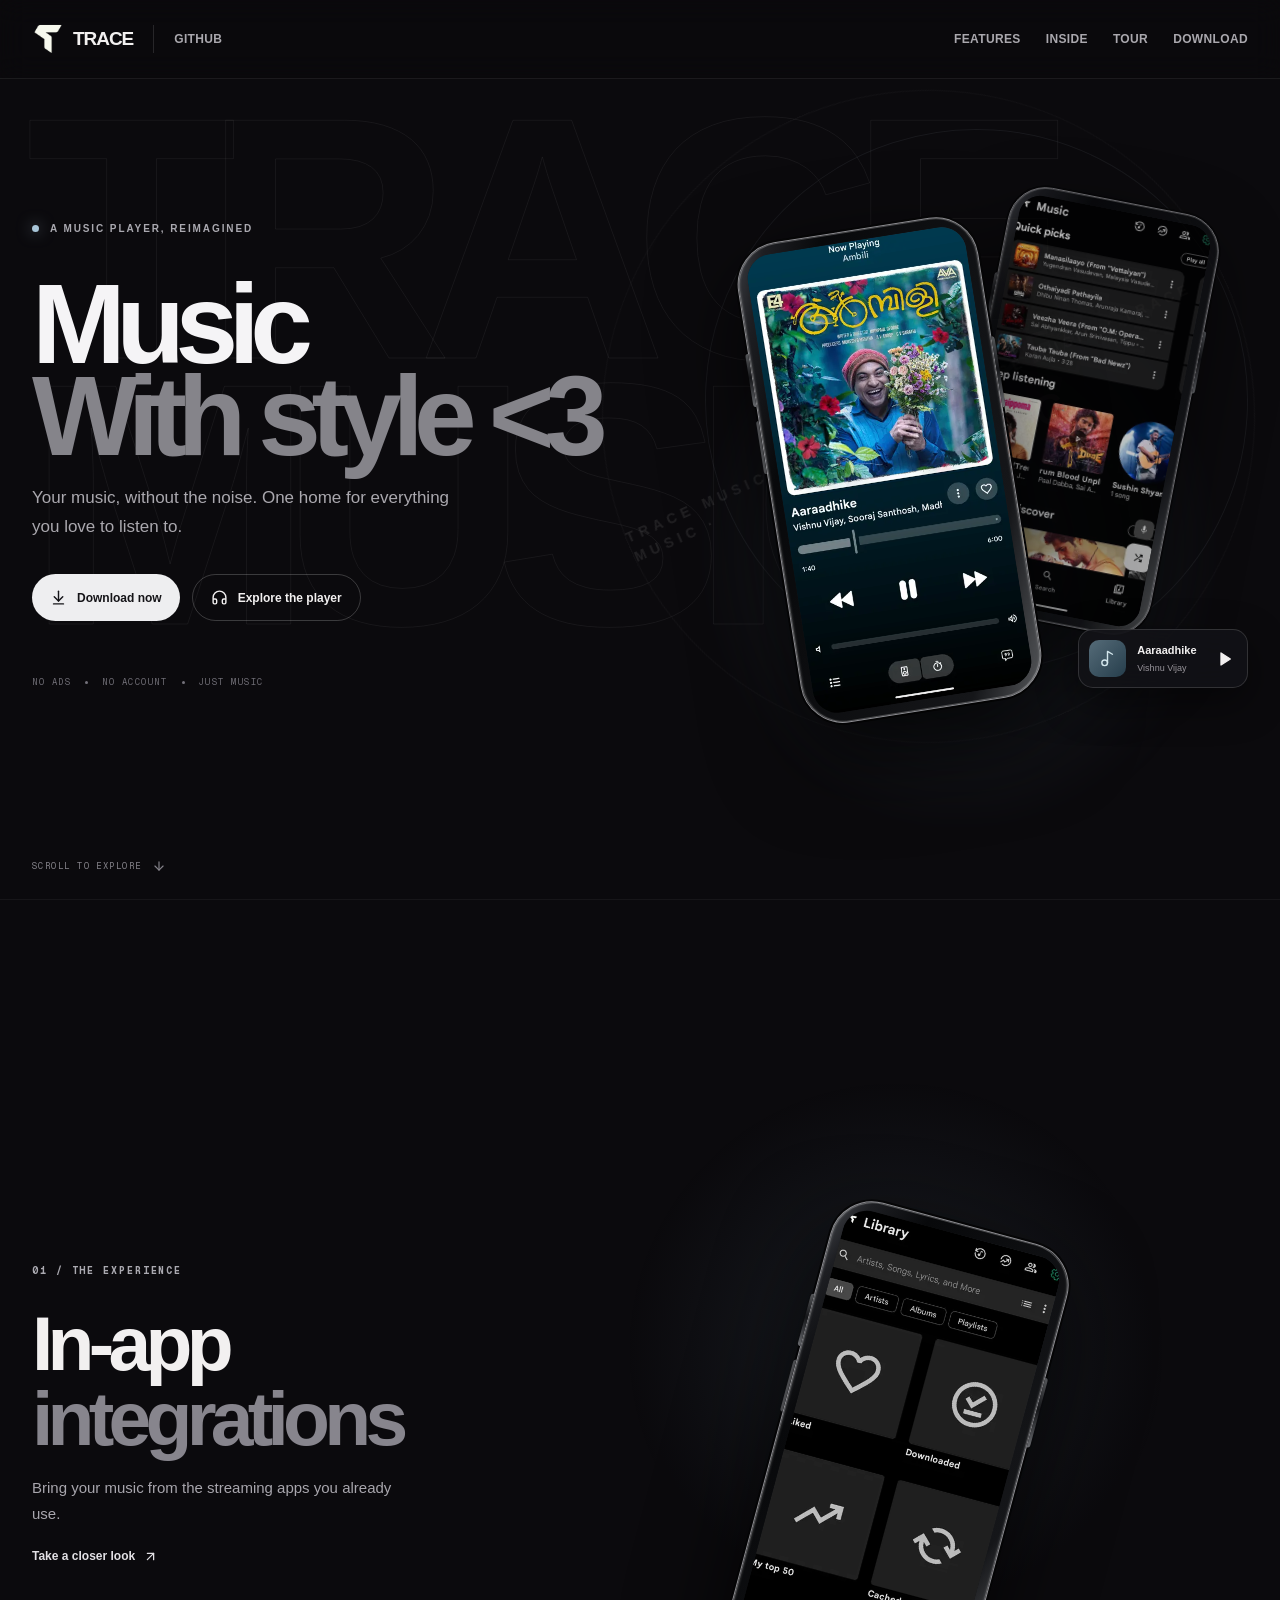
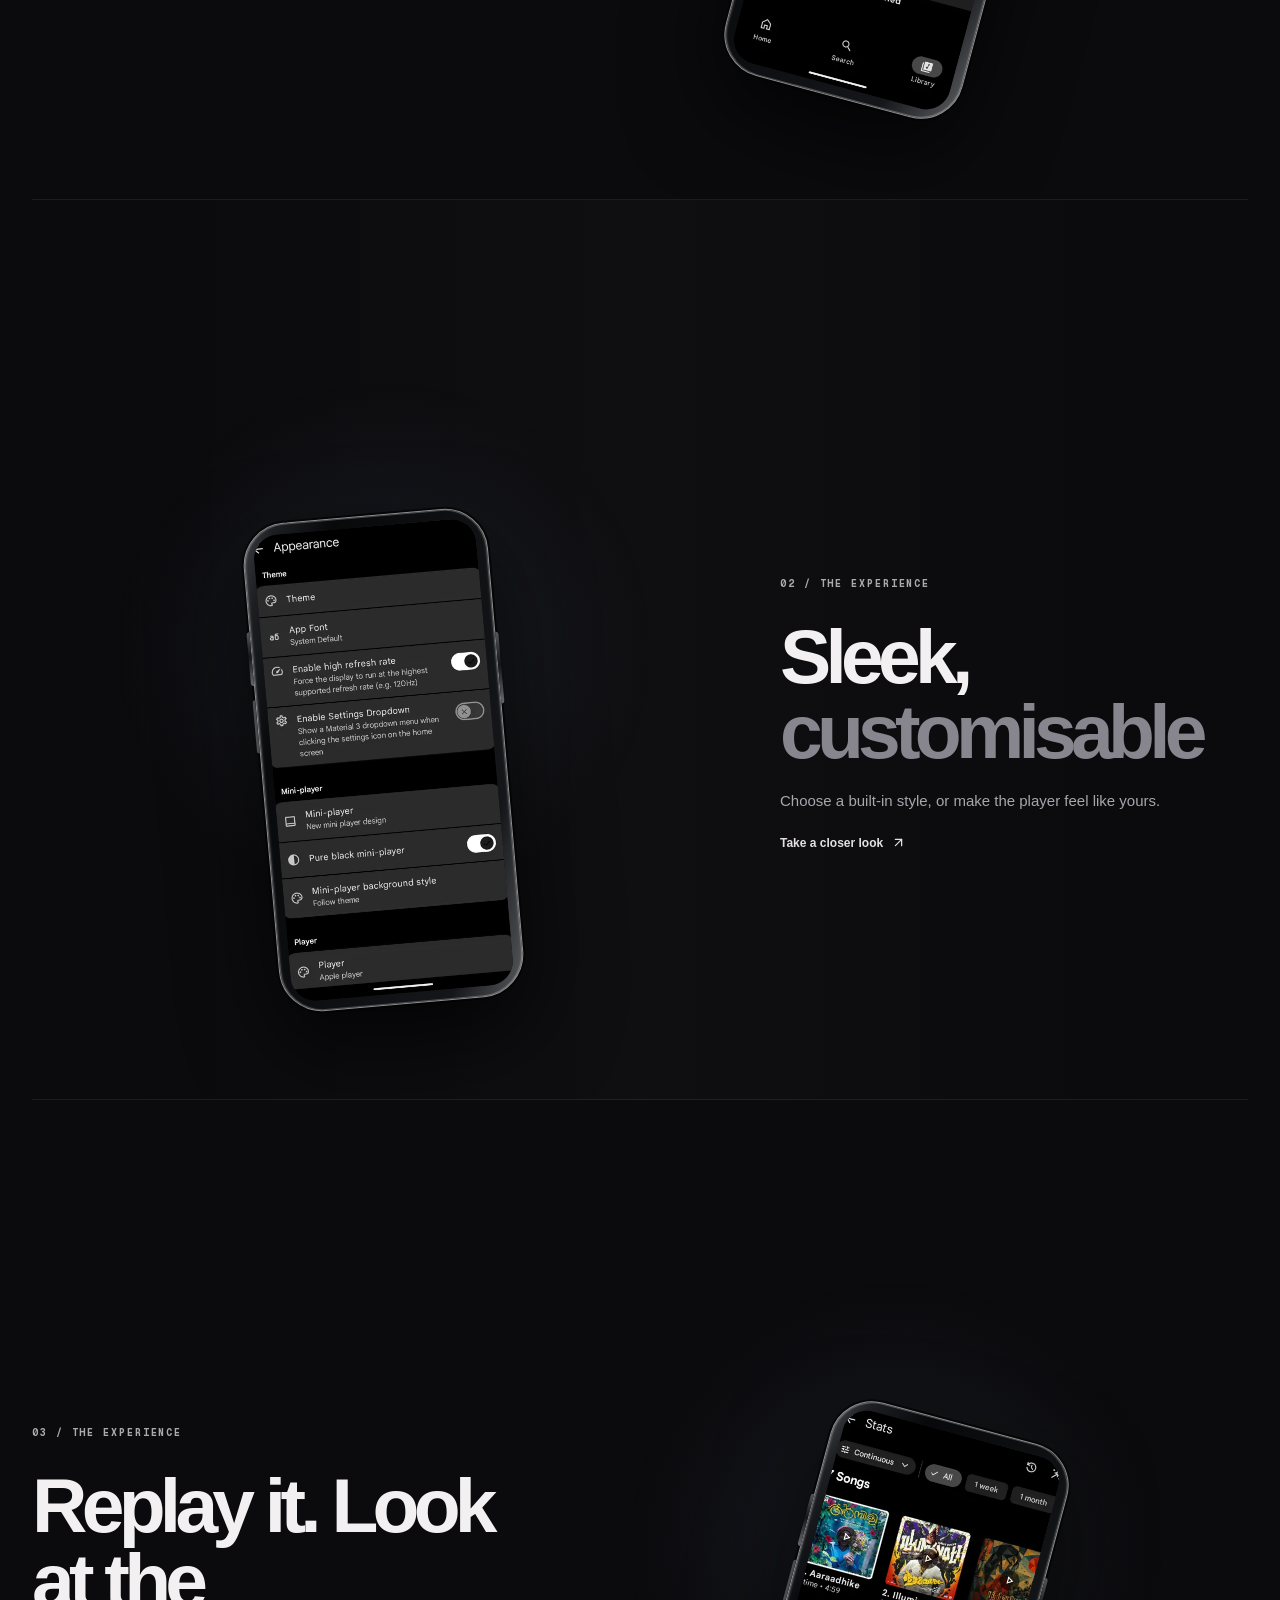
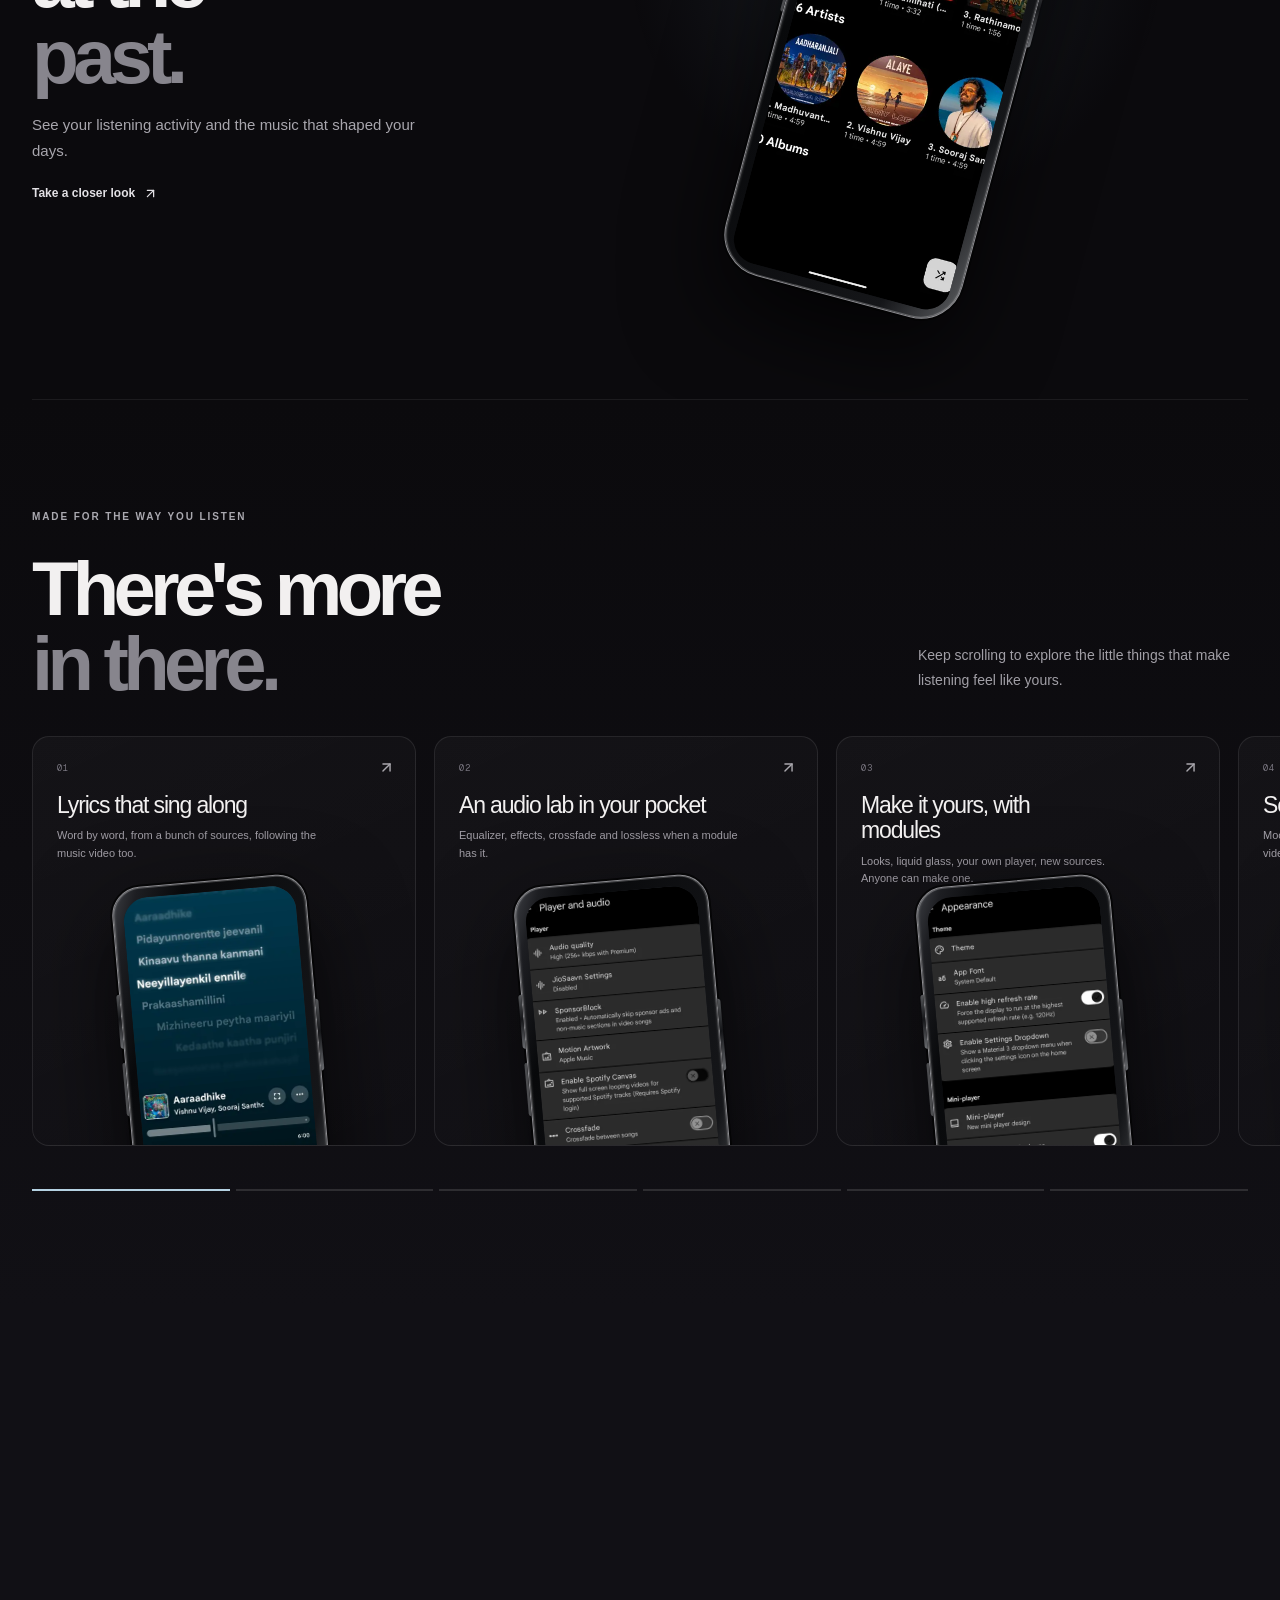
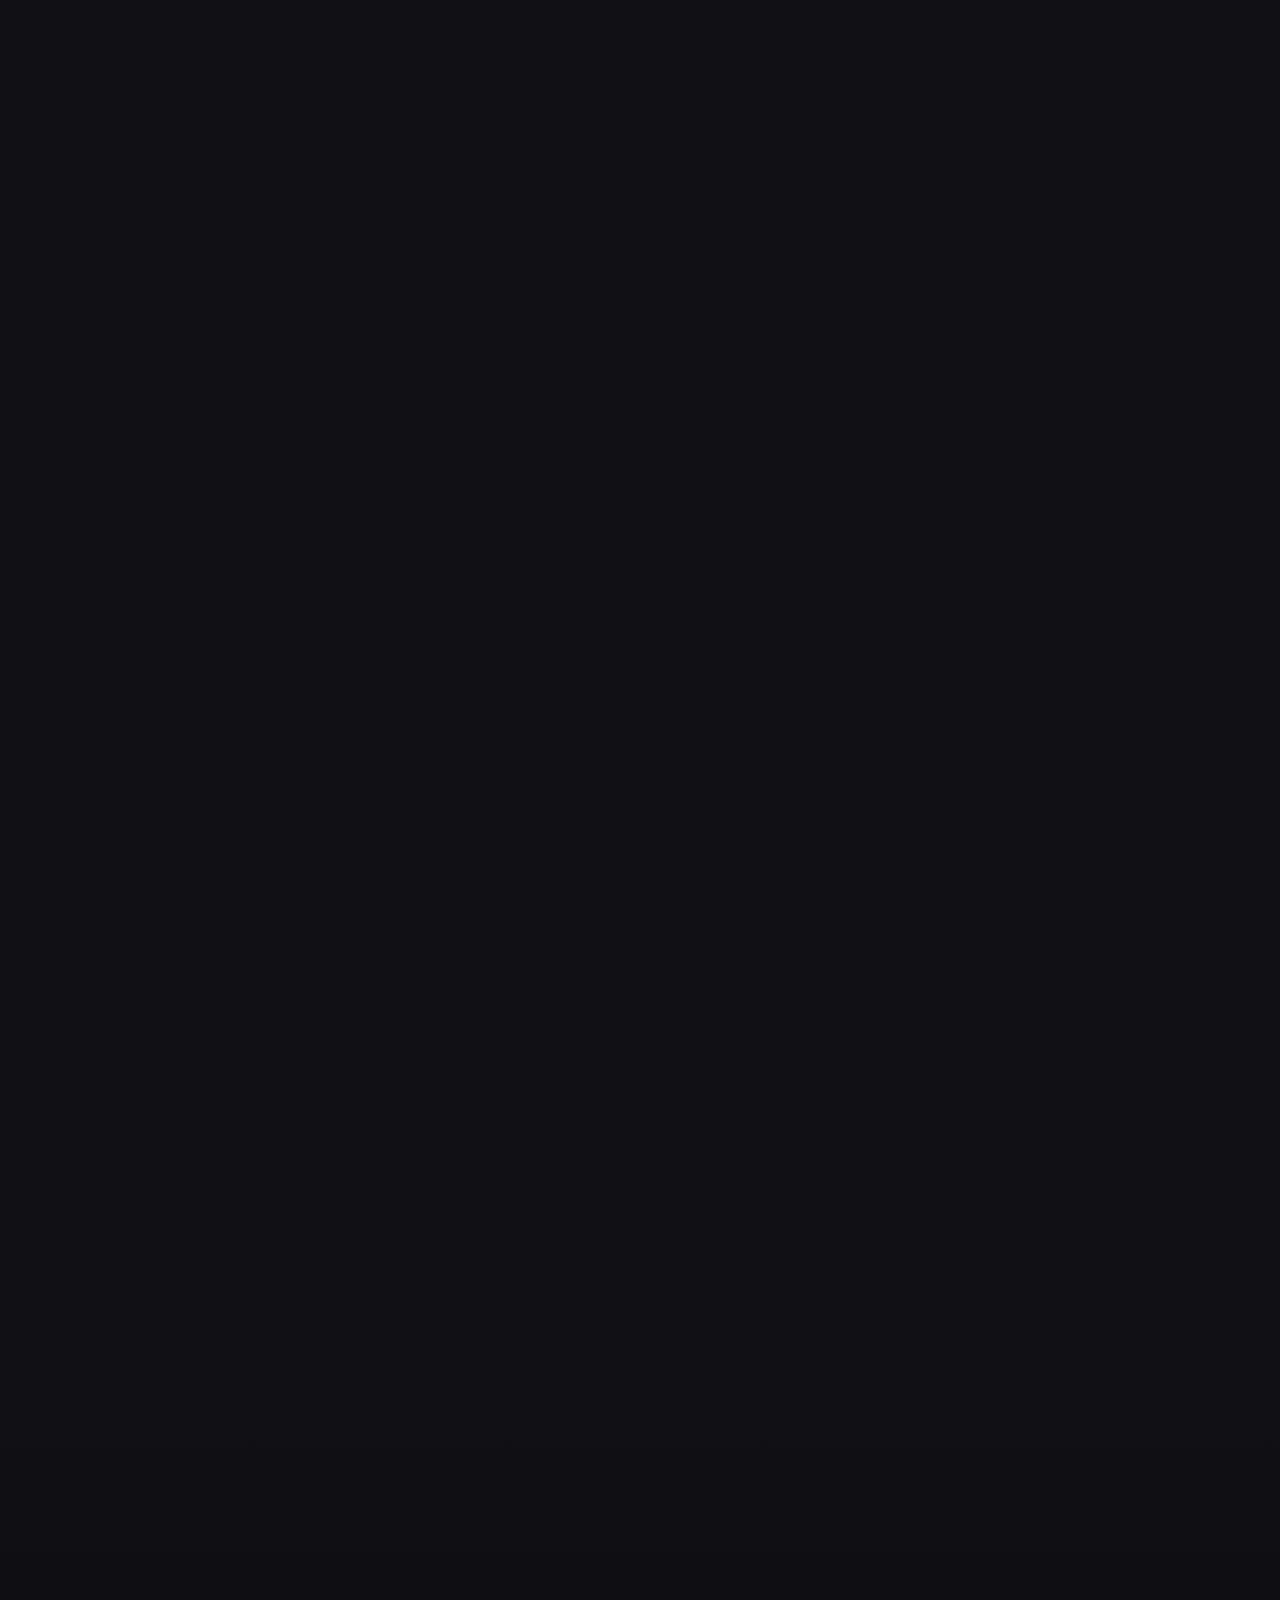
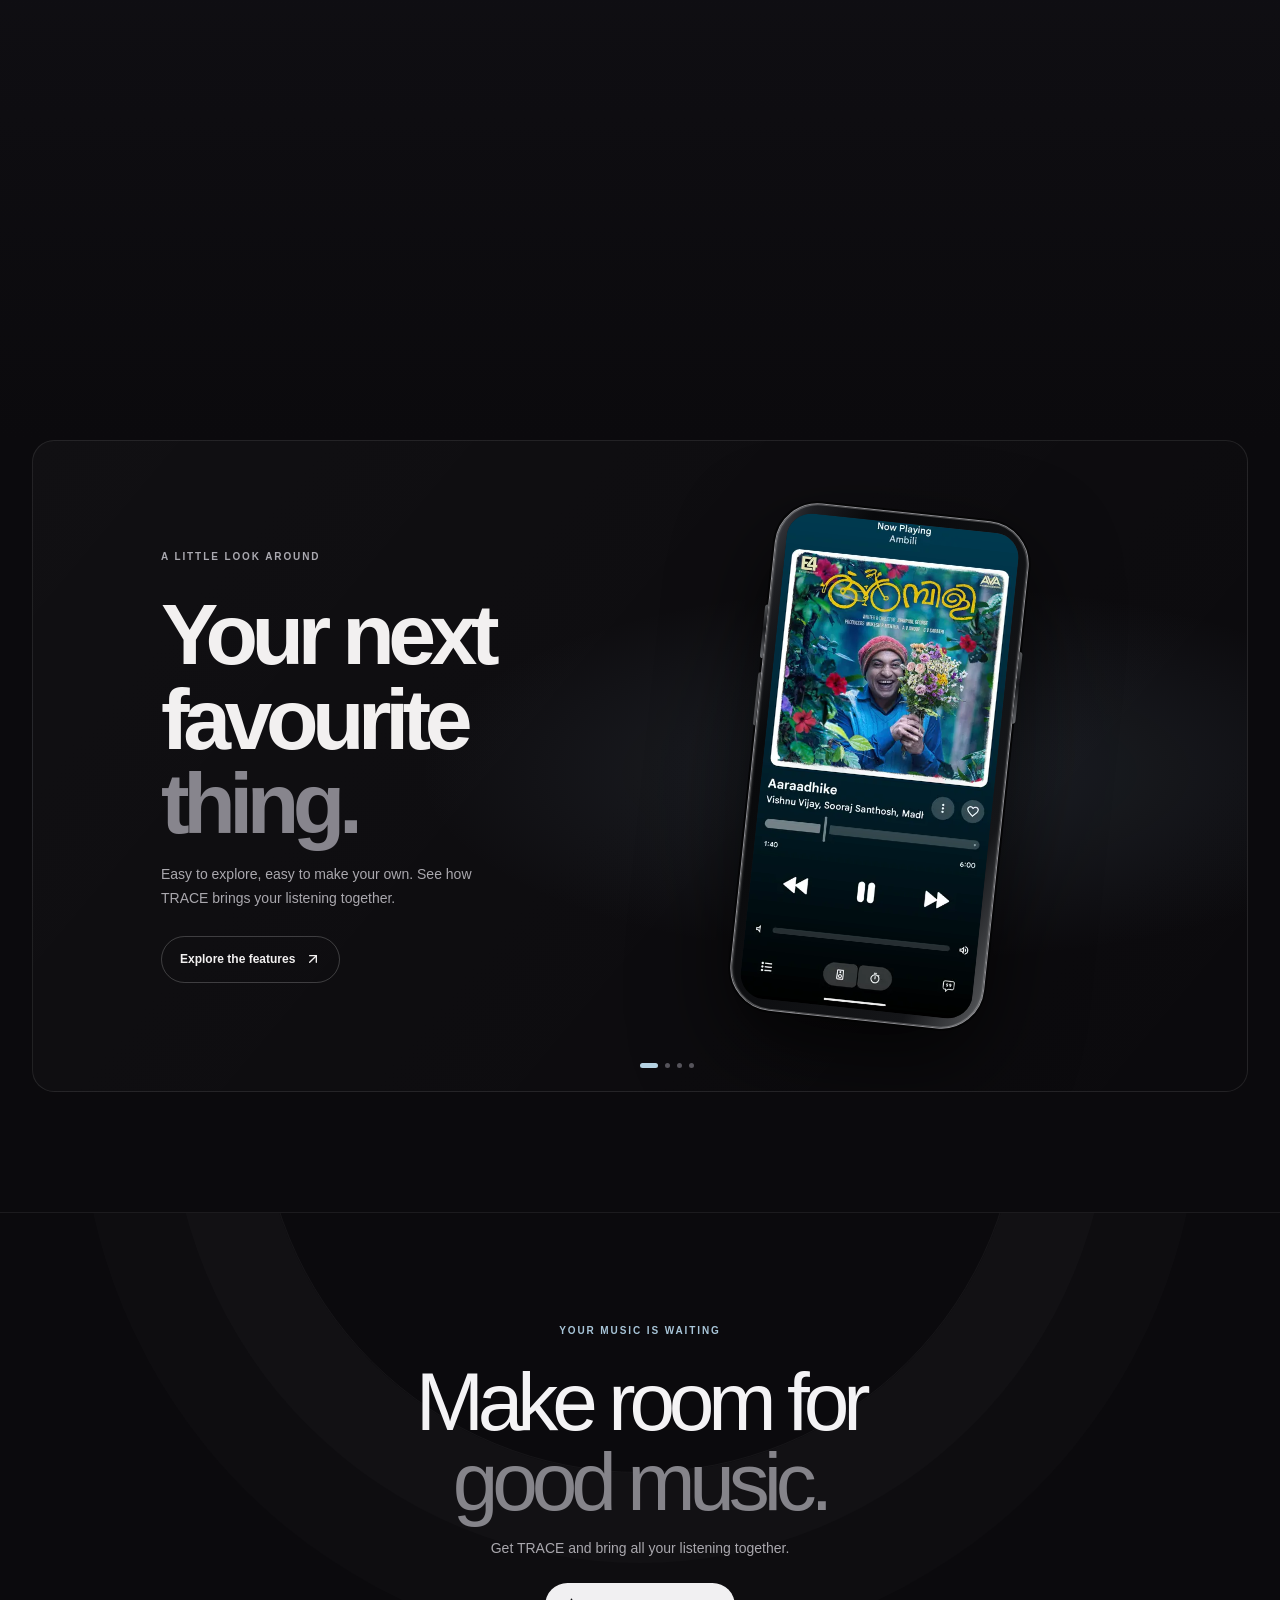
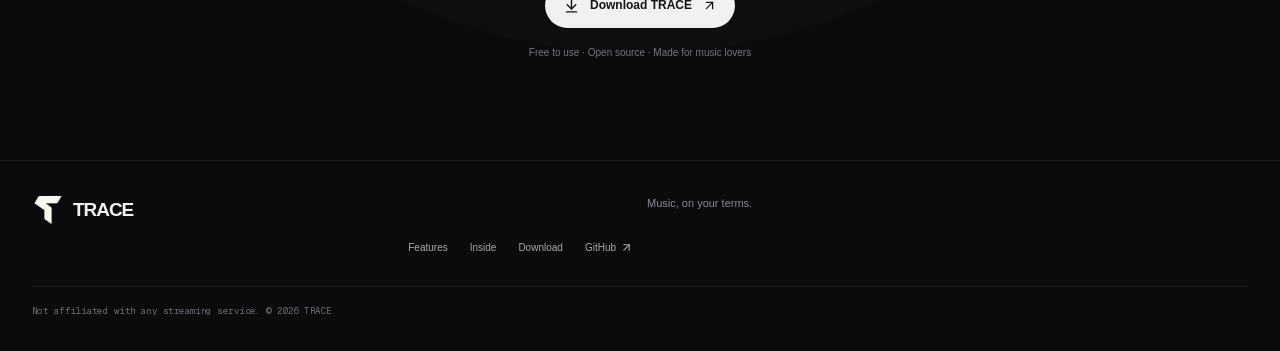
==== commit 52a294b1: "Restore earlier site version from TRACE-Complete" ====
--- a/index.html
+++ b/index.html
@@ -1 +1 @@
-<!DOCTYPE html><html lang="en" class="playfair_display_dc3b86c2-module__wRxeBG__variable geist_mono_d6617093-module__z61v7q__variable"><head><meta charSet="utf-8"/><meta name="viewport" content="width=device-width, initial-scale=1"/><link rel="preload" href="/_next/static/media/2a65768255d6b625-s.p.3u4lli0-axodc.woff2" as="font" crossorigin="" type="font/woff2"/><link rel="preload" href="/_next/static/media/797e433ab948586e-s.p.0r6juujl39pe6.woff2" as="font" crossorigin="" type="font/woff2"/><link rel="stylesheet" href="/_next/static/chunks/12amr-16kgyfi.css" data-precedence="next"/><link rel="stylesheet" href="/_next/static/chunks/3xn7tzinlao1q.css" data-precedence="next"/><link rel="preload" as="script" fetchPriority="low" href="/_next/static/chunks/3s6nzrbk-8mnv.js"/><script src="/_next/static/chunks/0y-dctk-kmqss.js" async=""></script><script src="/_next/static/chunks/196x_tfexoucg.js" async=""></script><script src="/_next/static/chunks/03id_cqkhol3h.js" async=""></script><script src="/_next/static/chunks/turbopack-2yp0uoc0eys8f.js" async=""></script><script src="/_next/static/chunks/3rsbw8amu_5hm.js" async=""></script><script src="/_next/static/chunks/1fnn-fib_0_4w.js" async=""></script><meta name="next-size-adjust" content=""/><meta name="theme-color" content="#090a0c"/><title>TRACE — Music, with style</title><meta name="description" content="Your music, without the noise. TRACE brings your listening together in one customisable music player."/><meta name="generator" content="v0.app"/><meta property="og:title" content="TRACE — Music, with style"/><meta property="og:description" content="Your music, without the noise. One home for everything you love to listen to."/><meta property="og:type" content="website"/><meta name="twitter:card" content="summary"/><meta name="twitter:title" content="TRACE — Music, with style"/><meta name="twitter:description" content="Your music, without the noise. One home for everything you love to listen to."/><link rel="icon" href="/trace-logo.png"/><link rel="apple-touch-icon" href="/trace-logo.png"/><script src="/_next/static/chunks/0cz1d0mv5g_q7.js" noModule=""></script></head><body class="font-sans antialiased"><div hidden=""><!--$--><!--/$--></div><a class="skip-link" href="#main-content">Skip to content</a><div class="trace-site"><div class="trace-grid" aria-hidden="true"></div><header class="trace-header"><nav class="trace-nav" aria-label="Main navigation"><a class="trace-brand" href="#home"><span class="trace-logo"><img alt="" loading="lazy" width="400" height="400" decoding="async" data-nimg="1" style="color:transparent" src="/trace-logo.png"/></span>TRACE</a><span class="trace-divider"></span><a class="github-link" href="https://github.com/tracezer/Trace">GITHUB</a><div class="desktop-links"><a href="#features">Features</a><a href="#more">Inside</a><a href="#tour">Tour</a><a href="https://github.com/tracezer/Trace/releases/download/v3.0.4/TRACE-3.0.4.apk">Download</a></div><button class="mobile-menu" aria-label="Open menu" aria-expanded="false"><svg xmlns="http://www.w3.org/2000/svg" width="24" height="24" viewBox="0 0 24 24" fill="none" stroke="currentColor" stroke-width="2" stroke-linecap="round" stroke-linejoin="round" class="lucide lucide-menu"><line x1="4" x2="20" y1="12" y2="12"></line><line x1="4" x2="20" y1="6" y2="6"></line><line x1="4" x2="20" y1="18" y2="18"></line></svg></button></nav></header><main id="main-content"><section class="trace-hero" id="home"><div class="hero-wordmark" aria-hidden="true" style="transform:none">TRACE<br/>MUSIC</div><div class="hero-ring" aria-hidden="true" style="transform:rotate(-24deg)">TRACE MUSIC · TRACE MUSIC · TRACE MUSIC · TRACE MUSIC ·</div><div class="hero-inner"><div class="hero-copy" style="transform:none"><p class="trace-eyebrow"><span></span> A MUSIC PLAYER, REIMAGINED</p><h1><span>Music</span><br/><em>With style &lt;3</em></h1><p class="hero-description">Your music, without the noise. One home for everything you love to listen to.</p><div class="hero-actions"><a class="trace-button primary" href="https://github.com/tracezer/Trace/releases/download/v3.0.4/TRACE-3.0.4.apk"><svg xmlns="http://www.w3.org/2000/svg" width="17" height="17" viewBox="0 0 24 24" fill="none" stroke="currentColor" stroke-width="2" stroke-linecap="round" stroke-linejoin="round" class="lucide lucide-arrow-down-to-line"><path d="M12 17V3"></path><path d="m6 11 6 6 6-6"></path><path d="M19 21H5"></path></svg> Download now</a><a class="trace-button secondary" href="#more"><svg xmlns="http://www.w3.org/2000/svg" width="17" height="17" viewBox="0 0 24 24" fill="none" stroke="currentColor" stroke-width="2" stroke-linecap="round" stroke-linejoin="round" class="lucide lucide-headphones"><path d="M3 14h3a2 2 0 0 1 2 2v3a2 2 0 0 1-2 2H5a2 2 0 0 1-2-2v-7a9 9 0 0 1 18 0v7a2 2 0 0 1-2 2h-1a2 2 0 0 1-2-2v-3a2 2 0 0 1 2-2h3"></path></svg> Explore the player</a></div><div class="hero-meta"><span>NO ADS</span><i></i> <span>NO ACCOUNT</span><i></i> <span>JUST MUSIC</span></div></div><div class="hero-visual" style="transform:none"><div class="hero-halo"></div><div class="hero-disc" aria-hidden="true">TRACE<br/>MUSIC</div><div class="hero-phone-stack"><div class="phone-mock"><span class="phone-island" aria-hidden="true"></span><div class="phone-content" style="position:relative;height:100%;padding:0"><img alt="TRACE player" loading="lazy" decoding="async" data-nimg="fill" style="position:absolute;height:100%;width:100%;left:0;top:0;right:0;bottom:0;object-fit:cover;object-position:center center;color:transparent" src="/screens/player.webp"/></div></div><div class="phone-mock"><span class="phone-island" aria-hidden="true"></span><div class="phone-content" style="position:relative;height:100%;padding:0"><img alt="TRACE home" loading="lazy" decoding="async" data-nimg="fill" style="position:absolute;height:100%;width:100%;left:0;top:0;right:0;bottom:0;object-fit:cover;object-position:center center;color:transparent" src="/screens/home.webp"/></div></div></div><div class="floating-player"><div class="float-art"><svg xmlns="http://www.w3.org/2000/svg" width="17" height="17" viewBox="0 0 24 24" fill="none" stroke="currentColor" stroke-width="2" stroke-linecap="round" stroke-linejoin="round" class="lucide lucide-music2"><circle cx="8" cy="18" r="4"></circle><path d="M12 18V2l7 4"></path></svg></div><div><b>Aaraadhike</b><small>Vishnu Vijay</small></div><svg xmlns="http://www.w3.org/2000/svg" width="16" height="16" viewBox="0 0 24 24" fill="currentColor" stroke="currentColor" stroke-width="2" stroke-linecap="round" stroke-linejoin="round" class="lucide lucide-play"><polygon points="6 3 20 12 6 21 6 3"></polygon></svg></div></div></div><a class="scroll-cue" href="#features">SCROLL TO EXPLORE <svg xmlns="http://www.w3.org/2000/svg" width="14" height="14" viewBox="0 0 24 24" fill="none" stroke="currentColor" stroke-width="2" stroke-linecap="round" stroke-linejoin="round" class="lucide lucide-arrow-down"><path d="M12 5v14"></path><path d="m19 12-7 7-7-7"></path></svg></a></section><section class="trace-features" id="features"><article class="feature-panel "><div class="feature-copy" style="transform:translateY(65px)"><p class="trace-eyebrow">01<!-- --> / THE EXPERIENCE</p><h2>In-app<br/><em>integrations</em></h2><p>Bring your music from the streaming apps you already use.</p><a class="text-link" href="#tour">Take a closer look <svg xmlns="http://www.w3.org/2000/svg" width="15" height="15" viewBox="0 0 24 24" fill="none" stroke="currentColor" stroke-width="2" stroke-linecap="round" stroke-linejoin="round" class="lucide lucide-arrow-up-right"><path d="M7 7h10v10"></path><path d="M7 17 17 7"></path></svg></a></div><div class="feature-art"><div class="feature-glow"></div><div style="transform:translateY(110px) rotate(10deg)"><div class="phone-mock"><span class="phone-island" aria-hidden="true"></span><div class="phone-content" style="position:relative;height:100%;padding:0"><img alt="In-app integrations" loading="lazy" decoding="async" data-nimg="fill" style="position:absolute;height:100%;width:100%;left:0;top:0;right:0;bottom:0;object-fit:cover;object-position:center center;color:transparent" src="/screens/integrations.webp"/></div></div></div></div></article><article class="feature-panel reverse"><div class="feature-copy" style="transform:translateY(65px)"><p class="trace-eyebrow">02<!-- --> / THE EXPERIENCE</p><h2>Sleek,<br/><em>customisable</em></h2><p>Choose a built-in style, or make the player feel like yours.</p><a class="text-link" href="#tour">Take a closer look <svg xmlns="http://www.w3.org/2000/svg" width="15" height="15" viewBox="0 0 24 24" fill="none" stroke="currentColor" stroke-width="2" stroke-linecap="round" stroke-linejoin="round" class="lucide lucide-arrow-up-right"><path d="M7 7h10v10"></path><path d="M7 17 17 7"></path></svg></a></div><div class="feature-art"><div class="feature-glow"></div><div style="transform:translateY(110px) rotate(-10deg)"><div class="phone-mock"><span class="phone-island" aria-hidden="true"></span><div class="phone-content" style="position:relative;height:100%;padding:0"><img alt="Sleek, customisable" loading="lazy" decoding="async" data-nimg="fill" style="position:absolute;height:100%;width:100%;left:0;top:0;right:0;bottom:0;object-fit:cover;object-position:center center;color:transparent" src="/screens/custom.webp"/></div></div></div></div></article><article class="feature-panel "><div class="feature-copy" style="transform:translateY(65px)"><p class="trace-eyebrow">03<!-- --> / THE EXPERIENCE</p><h2>Replay it. Look at the<br/><em>past.</em></h2><p>See your listening activity and the music that shaped your days.</p><a class="text-link" href="#tour">Take a closer look <svg xmlns="http://www.w3.org/2000/svg" width="15" height="15" viewBox="0 0 24 24" fill="none" stroke="currentColor" stroke-width="2" stroke-linecap="round" stroke-linejoin="round" class="lucide lucide-arrow-up-right"><path d="M7 7h10v10"></path><path d="M7 17 17 7"></path></svg></a></div><div class="feature-art"><div class="feature-glow"></div><div style="transform:translateY(110px) rotate(10deg)"><div class="phone-mock"><span class="phone-island" aria-hidden="true"></span><div class="phone-content" style="position:relative;height:100%;padding:0"><img alt="Replay it. Look at the past." loading="lazy" decoding="async" data-nimg="fill" style="position:absolute;height:100%;width:100%;left:0;top:0;right:0;bottom:0;object-fit:cover;object-position:center center;color:transparent" src="/screens/recap.webp"/></div></div></div></div></article></section><section class="more-section" id="more" aria-label="More TRACE features"><div class="more-sticky"><div class="more-heading"><div><p class="trace-eyebrow">MADE FOR THE WAY YOU LISTEN</p><h2>There&#x27;s more<br/><em>in there.</em></h2></div><p>Keep scrolling to explore the little things that make listening feel like yours.</p></div><div class="more-track" style="transform:none"><article class="more-card"><div class="card-number">0<!-- -->1</div><h3>Lyrics that sing along</h3><p>Word by word, from a bunch of sources, following the music video too.</p><div class="phone-mock"><span class="phone-island" aria-hidden="true"></span><div class="phone-content" style="position:relative;height:100%;padding:0"><img alt="Lyrics that sing along" loading="lazy" decoding="async" data-nimg="fill" style="position:absolute;height:100%;width:100%;left:0;top:0;right:0;bottom:0;object-fit:cover;object-position:center center;color:transparent" src="/screens/lyrics.webp"/></div></div><span class="card-arrow"><svg xmlns="http://www.w3.org/2000/svg" width="17" height="17" viewBox="0 0 24 24" fill="none" stroke="currentColor" stroke-width="2" stroke-linecap="round" stroke-linejoin="round" class="lucide lucide-arrow-up-right"><path d="M7 7h10v10"></path><path d="M7 17 17 7"></path></svg></span></article><article class="more-card"><div class="card-number">0<!-- -->2</div><h3>An audio lab in your pocket</h3><p>Equalizer, effects, crossfade and lossless when a module has it.</p><div class="phone-mock"><span class="phone-island" aria-hidden="true"></span><div class="phone-content" style="position:relative;height:100%;padding:0"><img alt="An audio lab in your pocket" loading="lazy" decoding="async" data-nimg="fill" style="position:absolute;height:100%;width:100%;left:0;top:0;right:0;bottom:0;object-fit:cover;object-position:center center;color:transparent" src="/screens/audio.webp"/></div></div><span class="card-arrow"><svg xmlns="http://www.w3.org/2000/svg" width="17" height="17" viewBox="0 0 24 24" fill="none" stroke="currentColor" stroke-width="2" stroke-linecap="round" stroke-linejoin="round" class="lucide lucide-arrow-up-right"><path d="M7 7h10v10"></path><path d="M7 17 17 7"></path></svg></span></article><article class="more-card"><div class="card-number">0<!-- -->3</div><h3>Make it yours, with modules</h3><p>Looks, liquid glass, your own player, new sources. Anyone can make one.</p><div class="phone-mock"><span class="phone-island" aria-hidden="true"></span><div class="phone-content" style="position:relative;height:100%;padding:0"><img alt="Make it yours, with modules" loading="lazy" decoding="async" data-nimg="fill" style="position:absolute;height:100%;width:100%;left:0;top:0;right:0;bottom:0;object-fit:cover;object-position:center center;color:transparent" src="/screens/modules.webp"/></div></div><span class="card-arrow"><svg xmlns="http://www.w3.org/2000/svg" width="17" height="17" viewBox="0 0 24 24" fill="none" stroke="currentColor" stroke-width="2" stroke-linecap="round" stroke-linejoin="round" class="lucide lucide-arrow-up-right"><path d="M7 7h10v10"></path><path d="M7 17 17 7"></path></svg></span></article><article class="more-card"><div class="card-number">0<!-- -->4</div><h3>Search everything</h3><p>Moods, genres, songs, albums, artists, playlists and videos.</p><div class="phone-mock"><span class="phone-island" aria-hidden="true"></span><div class="phone-content" style="position:relative;height:100%;padding:0"><img alt="Search everything" loading="lazy" decoding="async" data-nimg="fill" style="position:absolute;height:100%;width:100%;left:0;top:0;right:0;bottom:0;object-fit:cover;object-position:center center;color:transparent" src="/screens/search.webp"/></div></div><span class="card-arrow"><svg xmlns="http://www.w3.org/2000/svg" width="17" height="17" viewBox="0 0 24 24" fill="none" stroke="currentColor" stroke-width="2" stroke-linecap="round" stroke-linejoin="round" class="lucide lucide-arrow-up-right"><path d="M7 7h10v10"></path><path d="M7 17 17 7"></path></svg></span></article><article class="more-card"><div class="card-number">0<!-- -->5</div><h3>Easy on your data</h3><p>Data saver plays lighter streams and keeps covers still on mobile data.</p><div class="phone-mock"><span class="phone-island" aria-hidden="true"></span><div class="phone-content" style="position:relative;height:100%;padding:0"><img alt="Easy on your data" loading="lazy" decoding="async" data-nimg="fill" style="position:absolute;height:100%;width:100%;left:0;top:0;right:0;bottom:0;object-fit:cover;object-position:center center;color:transparent" src="/screens/data.webp"/></div></div><span class="card-arrow"><svg xmlns="http://www.w3.org/2000/svg" width="17" height="17" viewBox="0 0 24 24" fill="none" stroke="currentColor" stroke-width="2" stroke-linecap="round" stroke-linejoin="round" class="lucide lucide-arrow-up-right"><path d="M7 7h10v10"></path><path d="M7 17 17 7"></path></svg></span></article><article class="more-card"><div class="card-number">0<!-- -->6</div><h3>Every setting, one search away</h3><p>Type any setting and it takes you right to it.</p><div class="phone-mock"><span class="phone-island" aria-hidden="true"></span><div class="phone-content" style="position:relative;height:100%;padding:0"><img alt="Every setting, one search away" loading="lazy" decoding="async" data-nimg="fill" style="position:absolute;height:100%;width:100%;left:0;top:0;right:0;bottom:0;object-fit:cover;object-position:center center;color:transparent" src="/screens/settings.webp"/></div></div><span class="card-arrow"><svg xmlns="http://www.w3.org/2000/svg" width="17" height="17" viewBox="0 0 24 24" fill="none" stroke="currentColor" stroke-width="2" stroke-linecap="round" stroke-linejoin="round" class="lucide lucide-arrow-up-right"><path d="M7 7h10v10"></path><path d="M7 17 17 7"></path></svg></span></article></div><div class="rail-progress"><span></span><span></span><span></span><span></span><span></span><span></span></div></div></section><section class="tour-section" id="tour"><div class="tour-copy"><p class="trace-eyebrow">A LITTLE LOOK AROUND</p><h2>Your next<br/>favourite <em>thing.</em></h2><p>Easy to explore, easy to make your own. See how TRACE brings your listening together.</p><a class="trace-button secondary" href="#features">Explore the features <svg xmlns="http://www.w3.org/2000/svg" width="16" height="16" viewBox="0 0 24 24" fill="none" stroke="currentColor" stroke-width="2" stroke-linecap="round" stroke-linejoin="round" class="lucide lucide-arrow-up-right"><path d="M7 7h10v10"></path><path d="M7 17 17 7"></path></svg></a></div><div class="tour-phone"><div class="phone-mock"><span class="phone-island" aria-hidden="true"></span><div class="phone-content" style="position:relative;height:100%;padding:0"><img alt="TRACE player" loading="lazy" decoding="async" data-nimg="fill" style="position:absolute;height:100%;width:100%;left:0;top:0;right:0;bottom:0;object-fit:cover;object-position:center center;color:transparent" src="/screens/player.webp"/></div></div></div><div class="tour-dots"><span class="active"></span><span></span><span></span><span></span></div></section><section class="download-section" id="download"><div class="download-orbit"></div><p class="trace-eyebrow">YOUR MUSIC IS WAITING</p><h2>Make room for<br/><em>good music.</em></h2><p>Get TRACE and bring all your listening together.</p><a class="trace-button dark-button" href="https://github.com/tracezer/Trace/releases/download/v3.0.4/TRACE-3.0.4.apk"><svg xmlns="http://www.w3.org/2000/svg" width="17" height="17" viewBox="0 0 24 24" fill="none" stroke="currentColor" stroke-width="2" stroke-linecap="round" stroke-linejoin="round" class="lucide lucide-arrow-down-to-line"><path d="M12 17V3"></path><path d="m6 11 6 6 6-6"></path><path d="M19 21H5"></path></svg> Download TRACE <svg xmlns="http://www.w3.org/2000/svg" width="15" height="15" viewBox="0 0 24 24" fill="none" stroke="currentColor" stroke-width="2" stroke-linecap="round" stroke-linejoin="round" class="lucide lucide-arrow-up-right"><path d="M7 7h10v10"></path><path d="M7 17 17 7"></path></svg></a><small>Free to use · Open source · Made for music lovers</small></section></main><footer class="trace-footer"><a class="trace-brand" href="#home"><span class="trace-logo"><img alt="" loading="lazy" width="400" height="400" decoding="async" data-nimg="1" style="color:transparent" src="/trace-logo.png"/></span>TRACE</a><p>Music, on your terms.</p><div><a href="#features">Features</a><a href="#more">Inside</a><a href="https://github.com/tracezer/Trace/releases/download/v3.0.4/TRACE-3.0.4.apk">Download</a><a href="https://github.com/tracezer/Trace">GitHub <svg xmlns="http://www.w3.org/2000/svg" width="13" height="13" viewBox="0 0 24 24" fill="none" stroke="currentColor" stroke-width="2" stroke-linecap="round" stroke-linejoin="round" class="lucide lucide-arrow-up-right"><path d="M7 7h10v10"></path><path d="M7 17 17 7"></path></svg></a></div><small>Not affiliated with any streaming service. © 2026 TRACE</small></footer></div><!--$--><!--/$--><!--$!--><template data-dgst="BAILOUT_TO_CLIENT_SIDE_RENDERING"></template><!--/$--><script src="/_next/static/chunks/3s6nzrbk-8mnv.js" id="_R_" async=""></script><script>(self.__next_f=self.__next_f||[]).push([0])</script><script>self.__next_f.push([1,"1:\"$Sreact.fragment\"\n2:I[39756,[\"/_next/static/chunks/3rsbw8amu_5hm.js\"],\"default\"]\n3:I[37457,[\"/_next/static/chunks/3rsbw8amu_5hm.js\"],\"default\"]\n4:I[2355,[\"/_next/static/chunks/3rsbw8amu_5hm.js\"],\"Analytics\"]\n5:I[4601,[\"/_next/static/chunks/3rsbw8amu_5hm.js\",\"/_next/static/chunks/1fnn-fib_0_4w.js\"],\"TraceSite\"]\n6:I[97367,[\"/_next/static/chunks/3rsbw8amu_5hm.js\"],\"OutletBoundary\"]\n7:\"$Sreact.suspense\"\n9:I[97367,[\"/_next/static/chunks/3rsbw8amu_5hm.js\"],\"ViewportBoundary\"]\nb:I[97367,[\"/_next/static/chunks/3rsbw8amu_5hm.js\"],\"MetadataBoundary\"]\nd:I[68027,[\"/_next/static/chunks/3rsbw8amu_5hm.js\"],\"default\",1]\n:HL[\"/_next/static/chunks/12amr-16kgyfi.css\",\"style\"]\n:HL[\"/_next/static/chunks/3xn7tzinlao1q.css\",\"style\"]\n:HL[\"/_next/static/media/2a65768255d6b625-s.p.3u4lli0-axodc.woff2\",\"font\",{\"crossOrigin\":\"\",\"type\":\"font/woff2\"}]\n:HL[\"/_next/static/media/797e433ab948586e-s.p.0r6juujl39pe6.woff2\",\"font\",{\"crossOrigin\":\"\",\"type\":\"font/woff2\"}]\n"])</script><script>self.__next_f.push([1,"0:{\"P\":null,\"c\":[\"\",\"\"],\"q\":\"\",\"i\":false,\"f\":[[[\"\",{\"children\":[\"__PAGE__\",{},\"$undefined\",\"$undefined\",4608]},\"$undefined\",\"$undefined\",4624],[[\"$\",\"$1\",\"c\",{\"children\":[[[\"$\",\"link\",\"0\",{\"rel\":\"stylesheet\",\"href\":\"/_next/static/chunks/12amr-16kgyfi.css\",\"precedence\":\"next\",\"crossOrigin\":\"$undefined\",\"nonce\":\"$undefined\"}],[\"$\",\"link\",\"1\",{\"rel\":\"stylesheet\",\"href\":\"/_next/static/chunks/3xn7tzinlao1q.css\",\"precedence\":\"next\",\"crossOrigin\":\"$undefined\",\"nonce\":\"$undefined\"}],[\"$\",\"script\",\"script-0\",{\"src\":\"/_next/static/chunks/3rsbw8amu_5hm.js\",\"async\":true,\"nonce\":\"$undefined\"}]],[\"$\",\"html\",null,{\"lang\":\"en\",\"className\":\"playfair_display_dc3b86c2-module__wRxeBG__variable geist_mono_d6617093-module__z61v7q__variable\",\"children\":[\"$\",\"body\",null,{\"className\":\"font-sans antialiased\",\"children\":[[\"$\",\"a\",null,{\"className\":\"skip-link\",\"href\":\"#main-content\",\"children\":\"Skip to content\"}],[\"$\",\"$L2\",null,{\"parallelRouterKey\":\"children\",\"error\":\"$undefined\",\"errorStyles\":\"$undefined\",\"errorScripts\":\"$undefined\",\"template\":[\"$\",\"$L3\",null,{}],\"templateStyles\":\"$undefined\",\"templateScripts\":\"$undefined\",\"notFound\":[[[\"$\",\"title\",null,{\"children\":\"404: This page could not be found.\"}],[\"$\",\"div\",null,{\"style\":{\"fontFamily\":\"system-ui,\\\"Segoe UI\\\",Roboto,Helvetica,Arial,sans-serif,\\\"Apple Color Emoji\\\",\\\"Segoe UI Emoji\\\"\",\"height\":\"100vh\",\"textAlign\":\"center\",\"display\":\"flex\",\"flexDirection\":\"column\",\"alignItems\":\"center\",\"justifyContent\":\"center\"},\"children\":[\"$\",\"div\",null,{\"children\":[[\"$\",\"style\",null,{\"dangerouslySetInnerHTML\":{\"__html\":\"body{color:#000;background:#fff;margin:0}.next-error-h1{border-right:1px solid rgba(0,0,0,.3)}@media (prefers-color-scheme:dark){body{color:#fff;background:#000}.next-error-h1{border-right:1px solid rgba(255,255,255,.3)}}\"}}],[\"$\",\"h1\",null,{\"className\":\"next-error-h1\",\"style\":{\"display\":\"inline-block\",\"margin\":\"0 20px 0 0\",\"padding\":\"0 23px 0 0\",\"fontSize\":24,\"fontWeight\":500,\"verticalAlign\":\"top\",\"lineHeight\":\"49px\"},\"children\":404}],[\"$\",\"div\",null,{\"style\":{\"display\":\"inline-block\"},\"children\":[\"$\",\"h2\",null,{\"style\":{\"fontSize\":14,\"fontWeight\":400,\"lineHeight\":\"49px\",\"margin\":0},\"children\":\"This page could not be found.\"}]}]]}]}]],[]],\"forbidden\":\"$undefined\",\"unauthorized\":\"$undefined\"}],[\"$\",\"$L4\",null,{}]]}]}]]}],{\"children\":[[\"$\",\"$1\",\"c\",{\"children\":[[\"$\",\"$L5\",null,{}],[[\"$\",\"script\",\"script-0\",{\"src\":\"/_next/static/chunks/1fnn-fib_0_4w.js\",\"async\":true,\"nonce\":\"$undefined\"}]],[\"$\",\"$L6\",null,{\"children\":[\"$\",\"$7\",null,{\"name\":\"Next.MetadataOutlet\",\"children\":\"$@8\"}]}]]}],{},null,false,null]},null,false,null],[\"$\",\"$1\",\"h\",{\"children\":[null,[\"$\",\"$L9\",null,{\"children\":\"$La\"}],[\"$\",\"div\",null,{\"hidden\":true,\"children\":[\"$\",\"$Lb\",null,{\"children\":[\"$\",\"$7\",null,{\"name\":\"Next.Metadata\",\"children\":\"$Lc\"}]}]}],[\"$\",\"meta\",null,{\"name\":\"next-size-adjust\",\"content\":\"\"}]]}],false]],\"m\":\"$undefined\",\"G\":[\"$d\",[[\"$\",\"link\",\"0\",{\"rel\":\"stylesheet\",\"href\":\"/_next/static/chunks/12amr-16kgyfi.css\",\"precedence\":\"next\",\"crossOrigin\":\"$undefined\",\"nonce\":\"$undefined\"}],[\"$\",\"link\",\"1\",{\"rel\":\"stylesheet\",\"href\":\"/_next/static/chunks/3xn7tzinlao1q.css\",\"precedence\":\"next\",\"crossOrigin\":\"$undefined\",\"nonce\":\"$undefined\"}]]],\"S\":true,\"h\":null,\"r\":\"$undefined\",\"s\":\"$undefined\",\"a\":\"$undefined\",\"l\":\"$undefined\",\"p\":\"$undefined\",\"d\":\"$undefined\",\"b\":\"z84YEmcktbFt6E4cGnbE8\"}\n"])</script><script>self.__next_f.push([1,"a:[[\"$\",\"meta\",\"0\",{\"charSet\":\"utf-8\"}],[\"$\",\"meta\",\"1\",{\"name\":\"viewport\",\"content\":\"width=device-width, initial-scale=1\"}],[\"$\",\"meta\",\"2\",{\"name\":\"theme-color\",\"content\":\"#090a0c\"}]]\n"])</script><script>self.__next_f.push([1,"e:I[27201,[\"/_next/static/chunks/3rsbw8amu_5hm.js\"],\"IconMark\"]\n8:null\nc:[[\"$\",\"title\",\"0\",{\"children\":\"TRACE — Music, with style\"}],[\"$\",\"meta\",\"1\",{\"name\":\"description\",\"content\":\"Your music, without the noise. TRACE brings your listening together in one customisable music player.\"}],[\"$\",\"meta\",\"2\",{\"name\":\"generator\",\"content\":\"v0.app\"}],[\"$\",\"meta\",\"3\",{\"property\":\"og:title\",\"content\":\"TRACE — Music, with style\"}],[\"$\",\"meta\",\"4\",{\"property\":\"og:description\",\"content\":\"Your music, without the noise. One home for everything you love to listen to.\"}],[\"$\",\"meta\",\"5\",{\"property\":\"og:type\",\"content\":\"website\"}],[\"$\",\"meta\",\"6\",{\"name\":\"twitter:card\",\"content\":\"summary\"}],[\"$\",\"meta\",\"7\",{\"name\":\"twitter:title\",\"content\":\"TRACE — Music, with style\"}],[\"$\",\"meta\",\"8\",{\"name\":\"twitter:description\",\"content\":\"Your music, without the noise. One home for everything you love to listen to.\"}],[\"$\",\"link\",\"9\",{\"rel\":\"icon\",\"href\":\"/trace-logo.png\"}],[\"$\",\"link\",\"10\",{\"rel\":\"apple-touch-icon\",\"href\":\"/trace-logo.png\"}],[\"$\",\"$Le\",\"11\",{}]]\n"])</script></body></html>+<!DOCTYPE html><html lang="en" class="playfair_display_dc3b86c2-module__wRxeBG__variable geist_mono_d6617093-module__z61v7q__variable"><head><meta charSet="utf-8"/><meta name="viewport" content="width=device-width, initial-scale=1"/><link rel="preload" href="/_next/static/media/2a65768255d6b625-s.p.3u4lli0-axodc.woff2" as="font" crossorigin="" type="font/woff2"/><link rel="preload" href="/_next/static/media/797e433ab948586e-s.p.0r6juujl39pe6.woff2" as="font" crossorigin="" type="font/woff2"/><link rel="stylesheet" href="/_next/static/chunks/12amr-16kgyfi.css" data-precedence="next"/><link rel="stylesheet" href="/_next/static/chunks/2tm8vta986kli.css" data-precedence="next"/><link rel="preload" as="script" fetchPriority="low" href="/_next/static/chunks/3s6nzrbk-8mnv.js"/><script src="/_next/static/chunks/0y-dctk-kmqss.js" async=""></script><script src="/_next/static/chunks/196x_tfexoucg.js" async=""></script><script src="/_next/static/chunks/03id_cqkhol3h.js" async=""></script><script src="/_next/static/chunks/turbopack-2yp0uoc0eys8f.js" async=""></script><script src="/_next/static/chunks/3rsbw8amu_5hm.js" async=""></script><script src="/_next/static/chunks/1bv3zao4lr8ai.js" async=""></script><meta name="next-size-adjust" content=""/><meta name="theme-color" content="#090a0c"/><title>TRACE — Music, with style</title><meta name="description" content="Your music, without the noise. TRACE brings your listening together in one customisable music player."/><meta name="generator" content="v0.app"/><meta property="og:title" content="TRACE — Music, with style"/><meta property="og:description" content="Your music, without the noise. One home for everything you love to listen to."/><meta property="og:type" content="website"/><meta name="twitter:card" content="summary"/><meta name="twitter:title" content="TRACE — Music, with style"/><meta name="twitter:description" content="Your music, without the noise. One home for everything you love to listen to."/><link rel="icon" href="/trace-logo.png"/><link rel="apple-touch-icon" href="/trace-logo.png"/><script src="/_next/static/chunks/0cz1d0mv5g_q7.js" noModule=""></script></head><body class="font-sans antialiased"><div hidden=""><!--$--><!--/$--></div><a class="skip-link" href="#main-content">Skip to content</a><div class="trace-site"><div class="trace-grid" aria-hidden="true"></div><header class="trace-header"><nav class="trace-nav" aria-label="Main navigation"><a class="trace-brand" href="#home"><span class="trace-logo"><img alt="" loading="lazy" width="400" height="400" decoding="async" data-nimg="1" style="color:transparent" src="/trace-logo.png"/></span>TRACE</a><span class="trace-divider"></span><a class="github-link" href="https://github.com/tracezer/Trace">GITHUB</a><div class="desktop-links"><a href="#features">Features</a><a href="#more">Inside</a><a href="#tour">Tour</a><a href="https://github.com/tracezer/Trace/releases/download/v3.0.4/TRACE-3.0.4.apk">Download</a></div><button class="mobile-menu" aria-label="Open menu" aria-expanded="false"><svg xmlns="http://www.w3.org/2000/svg" width="24" height="24" viewBox="0 0 24 24" fill="none" stroke="currentColor" stroke-width="2" stroke-linecap="round" stroke-linejoin="round" class="lucide lucide-menu"><line x1="4" x2="20" y1="12" y2="12"></line><line x1="4" x2="20" y1="6" y2="6"></line><line x1="4" x2="20" y1="18" y2="18"></line></svg></button></nav></header><main id="main-content"><section class="trace-hero" id="home"><div class="hero-wordmark" aria-hidden="true" style="transform:none">TRACE<br/>MUSIC</div><div class="hero-ring" aria-hidden="true" style="transform:rotate(-24deg)">TRACE MUSIC · TRACE MUSIC · TRACE MUSIC · TRACE MUSIC ·</div><div class="hero-inner"><div class="hero-copy" style="transform:none"><p class="trace-eyebrow"><span></span> A MUSIC PLAYER, REIMAGINED</p><h1><span>Music</span><br/><em>With style &lt;3</em></h1><p class="hero-description">Your music, without the noise. One home for everything you love to listen to.</p><div class="hero-actions"><a class="trace-button primary" href="https://github.com/tracezer/Trace/releases/download/v3.0.4/TRACE-3.0.4.apk"><svg xmlns="http://www.w3.org/2000/svg" width="17" height="17" viewBox="0 0 24 24" fill="none" stroke="currentColor" stroke-width="2" stroke-linecap="round" stroke-linejoin="round" class="lucide lucide-arrow-down-to-line"><path d="M12 17V3"></path><path d="m6 11 6 6 6-6"></path><path d="M19 21H5"></path></svg> Download now</a><a class="trace-button secondary" href="#more"><svg xmlns="http://www.w3.org/2000/svg" width="17" height="17" viewBox="0 0 24 24" fill="none" stroke="currentColor" stroke-width="2" stroke-linecap="round" stroke-linejoin="round" class="lucide lucide-headphones"><path d="M3 14h3a2 2 0 0 1 2 2v3a2 2 0 0 1-2 2H5a2 2 0 0 1-2-2v-7a9 9 0 0 1 18 0v7a2 2 0 0 1-2 2h-1a2 2 0 0 1-2-2v-3a2 2 0 0 1 2-2h3"></path></svg> Explore the player</a></div><div class="hero-meta"><span>NO ADS</span><i></i> <span>NO ACCOUNT</span><i></i> <span>JUST MUSIC</span></div></div><div class="hero-visual" style="transform:none"><div class="hero-halo"></div><div class="hero-disc" aria-hidden="true">TRACE<br/>MUSIC</div><div class="hero-phone-stack"><div class="phone-mock"><div class="phone-content" style="position:relative;height:100%;padding:0"><img alt="TRACE player" loading="lazy" decoding="async" data-nimg="fill" style="position:absolute;height:100%;width:100%;left:0;top:0;right:0;bottom:0;object-fit:cover;color:transparent" src="/screens/player.webp"/></div></div><div class="phone-mock"><div class="phone-content" style="position:relative;height:100%;padding:0"><img alt="TRACE home" loading="lazy" decoding="async" data-nimg="fill" style="position:absolute;height:100%;width:100%;left:0;top:0;right:0;bottom:0;object-fit:cover;color:transparent" src="/screens/home.webp"/></div></div></div><div class="floating-player"><div class="float-art"><svg xmlns="http://www.w3.org/2000/svg" width="17" height="17" viewBox="0 0 24 24" fill="none" stroke="currentColor" stroke-width="2" stroke-linecap="round" stroke-linejoin="round" class="lucide lucide-music2"><circle cx="8" cy="18" r="4"></circle><path d="M12 18V2l7 4"></path></svg></div><div><b>Aaraadhike</b><small>Vishnu Vijay</small></div><svg xmlns="http://www.w3.org/2000/svg" width="16" height="16" viewBox="0 0 24 24" fill="currentColor" stroke="currentColor" stroke-width="2" stroke-linecap="round" stroke-linejoin="round" class="lucide lucide-play"><polygon points="6 3 20 12 6 21 6 3"></polygon></svg></div></div></div><a class="scroll-cue" href="#features">SCROLL TO EXPLORE <svg xmlns="http://www.w3.org/2000/svg" width="14" height="14" viewBox="0 0 24 24" fill="none" stroke="currentColor" stroke-width="2" stroke-linecap="round" stroke-linejoin="round" class="lucide lucide-arrow-down"><path d="M12 5v14"></path><path d="m19 12-7 7-7-7"></path></svg></a></section><section class="trace-features" id="features"><article class="feature-panel "><div class="feature-copy" style="transform:translateY(65px)"><p class="trace-eyebrow">01<!-- --> / THE EXPERIENCE</p><h2>In-app<br/><em>integrations</em></h2><p>Bring your music from the streaming apps you already use.</p><a class="text-link" href="#tour">Take a closer look <svg xmlns="http://www.w3.org/2000/svg" width="15" height="15" viewBox="0 0 24 24" fill="none" stroke="currentColor" stroke-width="2" stroke-linecap="round" stroke-linejoin="round" class="lucide lucide-arrow-up-right"><path d="M7 7h10v10"></path><path d="M7 17 17 7"></path></svg></a></div><div class="feature-art"><div class="feature-glow"></div><div style="transform:translateY(110px) rotate(10deg)"><div class="phone-mock"><div class="phone-content" style="position:relative;height:100%;padding:0"><img alt="In-app integrations" loading="lazy" decoding="async" data-nimg="fill" style="position:absolute;height:100%;width:100%;left:0;top:0;right:0;bottom:0;object-fit:cover;color:transparent" src="/screens/integrations.webp"/></div></div></div></div></article><article class="feature-panel reverse"><div class="feature-copy" style="transform:translateY(65px)"><p class="trace-eyebrow">02<!-- --> / THE EXPERIENCE</p><h2>Sleek,<br/><em>customisable</em></h2><p>Choose a built-in style, or make the player feel like yours.</p><a class="text-link" href="#tour">Take a closer look <svg xmlns="http://www.w3.org/2000/svg" width="15" height="15" viewBox="0 0 24 24" fill="none" stroke="currentColor" stroke-width="2" stroke-linecap="round" stroke-linejoin="round" class="lucide lucide-arrow-up-right"><path d="M7 7h10v10"></path><path d="M7 17 17 7"></path></svg></a></div><div class="feature-art"><div class="feature-glow"></div><div style="transform:translateY(110px) rotate(-10deg)"><div class="phone-mock"><div class="phone-content" style="position:relative;height:100%;padding:0"><img alt="Sleek, customisable" loading="lazy" decoding="async" data-nimg="fill" style="position:absolute;height:100%;width:100%;left:0;top:0;right:0;bottom:0;object-fit:cover;color:transparent" src="/screens/custom.webp"/></div></div></div></div></article><article class="feature-panel "><div class="feature-copy" style="transform:translateY(65px)"><p class="trace-eyebrow">03<!-- --> / THE EXPERIENCE</p><h2>Replay it. Look at the<br/><em>past.</em></h2><p>See your listening activity and the music that shaped your days.</p><a class="text-link" href="#tour">Take a closer look <svg xmlns="http://www.w3.org/2000/svg" width="15" height="15" viewBox="0 0 24 24" fill="none" stroke="currentColor" stroke-width="2" stroke-linecap="round" stroke-linejoin="round" class="lucide lucide-arrow-up-right"><path d="M7 7h10v10"></path><path d="M7 17 17 7"></path></svg></a></div><div class="feature-art"><div class="feature-glow"></div><div style="transform:translateY(110px) rotate(10deg)"><div class="phone-mock"><div class="phone-content" style="position:relative;height:100%;padding:0"><img alt="Replay it. Look at the past." loading="lazy" decoding="async" data-nimg="fill" style="position:absolute;height:100%;width:100%;left:0;top:0;right:0;bottom:0;object-fit:cover;color:transparent" src="/screens/recap.webp"/></div></div></div></div></article></section><section class="more-section" id="more" aria-label="More TRACE features"><div class="more-sticky"><div class="more-heading"><div><p class="trace-eyebrow">MADE FOR THE WAY YOU LISTEN</p><h2>There&#x27;s more<br/><em>in there.</em></h2></div><p>Keep scrolling to explore the little things that make listening feel like yours.</p></div><div class="more-track" style="transform:none"><article class="more-card"><div class="card-number">0<!-- -->1</div><h3>Lyrics that sing along</h3><p>Word by word, from a bunch of sources, following the music video too.</p><div class="phone-mock"><div class="phone-content" style="position:relative;height:100%;padding:0"><img alt="Lyrics that sing along" loading="lazy" decoding="async" data-nimg="fill" style="position:absolute;height:100%;width:100%;left:0;top:0;right:0;bottom:0;object-fit:cover;color:transparent" src="/screens/lyrics.webp"/></div></div><span class="card-arrow"><svg xmlns="http://www.w3.org/2000/svg" width="17" height="17" viewBox="0 0 24 24" fill="none" stroke="currentColor" stroke-width="2" stroke-linecap="round" stroke-linejoin="round" class="lucide lucide-arrow-up-right"><path d="M7 7h10v10"></path><path d="M7 17 17 7"></path></svg></span></article><article class="more-card"><div class="card-number">0<!-- -->2</div><h3>An audio lab in your pocket</h3><p>Equalizer, effects, crossfade and lossless when a module has it.</p><div class="phone-mock"><div class="phone-content" style="position:relative;height:100%;padding:0"><img alt="An audio lab in your pocket" loading="lazy" decoding="async" data-nimg="fill" style="position:absolute;height:100%;width:100%;left:0;top:0;right:0;bottom:0;object-fit:cover;color:transparent" src="/screens/audio.webp"/></div></div><span class="card-arrow"><svg xmlns="http://www.w3.org/2000/svg" width="17" height="17" viewBox="0 0 24 24" fill="none" stroke="currentColor" stroke-width="2" stroke-linecap="round" stroke-linejoin="round" class="lucide lucide-arrow-up-right"><path d="M7 7h10v10"></path><path d="M7 17 17 7"></path></svg></span></article><article class="more-card"><div class="card-number">0<!-- -->3</div><h3>Make it yours, with modules</h3><p>Looks, liquid glass, your own player, new sources. Anyone can make one.</p><div class="phone-mock"><div class="phone-content" style="position:relative;height:100%;padding:0"><img alt="Make it yours, with modules" loading="lazy" decoding="async" data-nimg="fill" style="position:absolute;height:100%;width:100%;left:0;top:0;right:0;bottom:0;object-fit:cover;color:transparent" src="/screens/modules.webp"/></div></div><span class="card-arrow"><svg xmlns="http://www.w3.org/2000/svg" width="17" height="17" viewBox="0 0 24 24" fill="none" stroke="currentColor" stroke-width="2" stroke-linecap="round" stroke-linejoin="round" class="lucide lucide-arrow-up-right"><path d="M7 7h10v10"></path><path d="M7 17 17 7"></path></svg></span></article><article class="more-card"><div class="card-number">0<!-- -->4</div><h3>Search everything</h3><p>Moods, genres, songs, albums, artists, playlists and videos.</p><div class="phone-mock"><div class="phone-content" style="position:relative;height:100%;padding:0"><img alt="Search everything" loading="lazy" decoding="async" data-nimg="fill" style="position:absolute;height:100%;width:100%;left:0;top:0;right:0;bottom:0;object-fit:cover;color:transparent" src="/screens/search.webp"/></div></div><span class="card-arrow"><svg xmlns="http://www.w3.org/2000/svg" width="17" height="17" viewBox="0 0 24 24" fill="none" stroke="currentColor" stroke-width="2" stroke-linecap="round" stroke-linejoin="round" class="lucide lucide-arrow-up-right"><path d="M7 7h10v10"></path><path d="M7 17 17 7"></path></svg></span></article><article class="more-card"><div class="card-number">0<!-- -->5</div><h3>Easy on your data</h3><p>Data saver plays lighter streams and keeps covers still on mobile data.</p><div class="phone-mock"><div class="phone-content" style="position:relative;height:100%;padding:0"><img alt="Easy on your data" loading="lazy" decoding="async" data-nimg="fill" style="position:absolute;height:100%;width:100%;left:0;top:0;right:0;bottom:0;object-fit:cover;color:transparent" src="/screens/data.webp"/></div></div><span class="card-arrow"><svg xmlns="http://www.w3.org/2000/svg" width="17" height="17" viewBox="0 0 24 24" fill="none" stroke="currentColor" stroke-width="2" stroke-linecap="round" stroke-linejoin="round" class="lucide lucide-arrow-up-right"><path d="M7 7h10v10"></path><path d="M7 17 17 7"></path></svg></span></article><article class="more-card"><div class="card-number">0<!-- -->6</div><h3>Every setting, one search away</h3><p>Type any setting and it takes you right to it.</p><div class="phone-mock"><div class="phone-content" style="position:relative;height:100%;padding:0"><img alt="Every setting, one search away" loading="lazy" decoding="async" data-nimg="fill" style="position:absolute;height:100%;width:100%;left:0;top:0;right:0;bottom:0;object-fit:cover;color:transparent" src="/screens/settings.webp"/></div></div><span class="card-arrow"><svg xmlns="http://www.w3.org/2000/svg" width="17" height="17" viewBox="0 0 24 24" fill="none" stroke="currentColor" stroke-width="2" stroke-linecap="round" stroke-linejoin="round" class="lucide lucide-arrow-up-right"><path d="M7 7h10v10"></path><path d="M7 17 17 7"></path></svg></span></article></div><div class="rail-progress"><span></span><span></span><span></span><span></span><span></span><span></span></div></div></section><section class="tour-section" id="tour"><div class="tour-copy"><p class="trace-eyebrow">A LITTLE LOOK AROUND</p><h2>Your next<br/>favourite <em>thing.</em></h2><p>Easy to explore, easy to make your own. See how TRACE brings your listening together.</p><a class="trace-button secondary" href="#features">Explore the features <svg xmlns="http://www.w3.org/2000/svg" width="16" height="16" viewBox="0 0 24 24" fill="none" stroke="currentColor" stroke-width="2" stroke-linecap="round" stroke-linejoin="round" class="lucide lucide-arrow-up-right"><path d="M7 7h10v10"></path><path d="M7 17 17 7"></path></svg></a></div><div class="tour-phone"><div class="phone-mock"><div class="phone-content" style="position:relative;height:100%;padding:0"><img alt="TRACE player" loading="lazy" decoding="async" data-nimg="fill" style="position:absolute;height:100%;width:100%;left:0;top:0;right:0;bottom:0;object-fit:cover;color:transparent" src="/screens/player.webp"/></div></div></div><div class="tour-dots"><span class="active"></span><span></span><span></span><span></span></div></section><section class="download-section" id="download"><div class="download-orbit"></div><p class="trace-eyebrow">YOUR MUSIC IS WAITING</p><h2>Make room for<br/><em>good music.</em></h2><p>Get TRACE and bring all your listening together.</p><a class="trace-button dark-button" href="https://github.com/tracezer/Trace/releases/download/v3.0.4/TRACE-3.0.4.apk"><svg xmlns="http://www.w3.org/2000/svg" width="17" height="17" viewBox="0 0 24 24" fill="none" stroke="currentColor" stroke-width="2" stroke-linecap="round" stroke-linejoin="round" class="lucide lucide-arrow-down-to-line"><path d="M12 17V3"></path><path d="m6 11 6 6 6-6"></path><path d="M19 21H5"></path></svg> Download TRACE <svg xmlns="http://www.w3.org/2000/svg" width="15" height="15" viewBox="0 0 24 24" fill="none" stroke="currentColor" stroke-width="2" stroke-linecap="round" stroke-linejoin="round" class="lucide lucide-arrow-up-right"><path d="M7 7h10v10"></path><path d="M7 17 17 7"></path></svg></a><small>Free to use · Open source · Made for music lovers</small></section></main><footer class="trace-footer"><a class="trace-brand" href="#home"><span class="trace-logo"><img alt="" loading="lazy" width="400" height="400" decoding="async" data-nimg="1" style="color:transparent" src="/trace-logo.png"/></span>TRACE</a><p>Music, on your terms.</p><div><a href="#features">Features</a><a href="#more">Inside</a><a href="https://github.com/tracezer/Trace/releases/download/v3.0.4/TRACE-3.0.4.apk">Download</a><a href="https://github.com/tracezer/Trace">GitHub <svg xmlns="http://www.w3.org/2000/svg" width="13" height="13" viewBox="0 0 24 24" fill="none" stroke="currentColor" stroke-width="2" stroke-linecap="round" stroke-linejoin="round" class="lucide lucide-arrow-up-right"><path d="M7 7h10v10"></path><path d="M7 17 17 7"></path></svg></a></div><small>Not affiliated with any streaming service. © 2026 TRACE</small></footer></div><!--$--><!--/$--><!--$!--><template data-dgst="BAILOUT_TO_CLIENT_SIDE_RENDERING"></template><!--/$--><script src="/_next/static/chunks/3s6nzrbk-8mnv.js" id="_R_" async=""></script><script>(self.__next_f=self.__next_f||[]).push([0])</script><script>self.__next_f.push([1,"1:\"$Sreact.fragment\"\n2:I[39756,[\"/_next/static/chunks/3rsbw8amu_5hm.js\"],\"default\"]\n3:I[37457,[\"/_next/static/chunks/3rsbw8amu_5hm.js\"],\"default\"]\n4:I[2355,[\"/_next/static/chunks/3rsbw8amu_5hm.js\"],\"Analytics\"]\n5:I[4601,[\"/_next/static/chunks/3rsbw8amu_5hm.js\",\"/_next/static/chunks/1bv3zao4lr8ai.js\"],\"TraceSite\"]\n6:I[97367,[\"/_next/static/chunks/3rsbw8amu_5hm.js\"],\"OutletBoundary\"]\n7:\"$Sreact.suspense\"\n9:I[97367,[\"/_next/static/chunks/3rsbw8amu_5hm.js\"],\"ViewportBoundary\"]\nb:I[97367,[\"/_next/static/chunks/3rsbw8amu_5hm.js\"],\"MetadataBoundary\"]\nd:I[68027,[\"/_next/static/chunks/3rsbw8amu_5hm.js\"],\"default\",1]\n:HL[\"/_next/static/chunks/12amr-16kgyfi.css\",\"style\"]\n:HL[\"/_next/static/chunks/2tm8vta986kli.css\",\"style\"]\n:HL[\"/_next/static/media/2a65768255d6b625-s.p.3u4lli0-axodc.woff2\",\"font\",{\"crossOrigin\":\"\",\"type\":\"font/woff2\"}]\n:HL[\"/_next/static/media/797e433ab948586e-s.p.0r6juujl39pe6.woff2\",\"font\",{\"crossOrigin\":\"\",\"type\":\"font/woff2\"}]\n"])</script><script>self.__next_f.push([1,"0:{\"P\":null,\"c\":[\"\",\"\"],\"q\":\"\",\"i\":false,\"f\":[[[\"\",{\"children\":[\"__PAGE__\",{},\"$undefined\",\"$undefined\",4608]},\"$undefined\",\"$undefined\",4624],[[\"$\",\"$1\",\"c\",{\"children\":[[[\"$\",\"link\",\"0\",{\"rel\":\"stylesheet\",\"href\":\"/_next/static/chunks/12amr-16kgyfi.css\",\"precedence\":\"next\",\"crossOrigin\":\"$undefined\",\"nonce\":\"$undefined\"}],[\"$\",\"link\",\"1\",{\"rel\":\"stylesheet\",\"href\":\"/_next/static/chunks/2tm8vta986kli.css\",\"precedence\":\"next\",\"crossOrigin\":\"$undefined\",\"nonce\":\"$undefined\"}],[\"$\",\"script\",\"script-0\",{\"src\":\"/_next/static/chunks/3rsbw8amu_5hm.js\",\"async\":true,\"nonce\":\"$undefined\"}]],[\"$\",\"html\",null,{\"lang\":\"en\",\"className\":\"playfair_display_dc3b86c2-module__wRxeBG__variable geist_mono_d6617093-module__z61v7q__variable\",\"children\":[\"$\",\"body\",null,{\"className\":\"font-sans antialiased\",\"children\":[[\"$\",\"a\",null,{\"className\":\"skip-link\",\"href\":\"#main-content\",\"children\":\"Skip to content\"}],[\"$\",\"$L2\",null,{\"parallelRouterKey\":\"children\",\"error\":\"$undefined\",\"errorStyles\":\"$undefined\",\"errorScripts\":\"$undefined\",\"template\":[\"$\",\"$L3\",null,{}],\"templateStyles\":\"$undefined\",\"templateScripts\":\"$undefined\",\"notFound\":[[[\"$\",\"title\",null,{\"children\":\"404: This page could not be found.\"}],[\"$\",\"div\",null,{\"style\":{\"fontFamily\":\"system-ui,\\\"Segoe UI\\\",Roboto,Helvetica,Arial,sans-serif,\\\"Apple Color Emoji\\\",\\\"Segoe UI Emoji\\\"\",\"height\":\"100vh\",\"textAlign\":\"center\",\"display\":\"flex\",\"flexDirection\":\"column\",\"alignItems\":\"center\",\"justifyContent\":\"center\"},\"children\":[\"$\",\"div\",null,{\"children\":[[\"$\",\"style\",null,{\"dangerouslySetInnerHTML\":{\"__html\":\"body{color:#000;background:#fff;margin:0}.next-error-h1{border-right:1px solid rgba(0,0,0,.3)}@media (prefers-color-scheme:dark){body{color:#fff;background:#000}.next-error-h1{border-right:1px solid rgba(255,255,255,.3)}}\"}}],[\"$\",\"h1\",null,{\"className\":\"next-error-h1\",\"style\":{\"display\":\"inline-block\",\"margin\":\"0 20px 0 0\",\"padding\":\"0 23px 0 0\",\"fontSize\":24,\"fontWeight\":500,\"verticalAlign\":\"top\",\"lineHeight\":\"49px\"},\"children\":404}],[\"$\",\"div\",null,{\"style\":{\"display\":\"inline-block\"},\"children\":[\"$\",\"h2\",null,{\"style\":{\"fontSize\":14,\"fontWeight\":400,\"lineHeight\":\"49px\",\"margin\":0},\"children\":\"This page could not be found.\"}]}]]}]}]],[]],\"forbidden\":\"$undefined\",\"unauthorized\":\"$undefined\"}],[\"$\",\"$L4\",null,{}]]}]}]]}],{\"children\":[[\"$\",\"$1\",\"c\",{\"children\":[[\"$\",\"$L5\",null,{}],[[\"$\",\"script\",\"script-0\",{\"src\":\"/_next/static/chunks/1bv3zao4lr8ai.js\",\"async\":true,\"nonce\":\"$undefined\"}]],[\"$\",\"$L6\",null,{\"children\":[\"$\",\"$7\",null,{\"name\":\"Next.MetadataOutlet\",\"children\":\"$@8\"}]}]]}],{},null,false,null]},null,false,null],[\"$\",\"$1\",\"h\",{\"children\":[null,[\"$\",\"$L9\",null,{\"children\":\"$La\"}],[\"$\",\"div\",null,{\"hidden\":true,\"children\":[\"$\",\"$Lb\",null,{\"children\":[\"$\",\"$7\",null,{\"name\":\"Next.Metadata\",\"children\":\"$Lc\"}]}]}],[\"$\",\"meta\",null,{\"name\":\"next-size-adjust\",\"content\":\"\"}]]}],false]],\"m\":\"$undefined\",\"G\":[\"$d\",[[\"$\",\"link\",\"0\",{\"rel\":\"stylesheet\",\"href\":\"/_next/static/chunks/12amr-16kgyfi.css\",\"precedence\":\"next\",\"crossOrigin\":\"$undefined\",\"nonce\":\"$undefined\"}],[\"$\",\"link\",\"1\",{\"rel\":\"stylesheet\",\"href\":\"/_next/static/chunks/2tm8vta986kli.css\",\"precedence\":\"next\",\"crossOrigin\":\"$undefined\",\"nonce\":\"$undefined\"}]]],\"S\":true,\"h\":null,\"r\":\"$undefined\",\"s\":\"$undefined\",\"a\":\"$undefined\",\"l\":\"$undefined\",\"p\":\"$undefined\",\"d\":\"$undefined\",\"b\":\"3UR07xyXbSgFtJev98yV_\"}\n"])</script><script>self.__next_f.push([1,"a:[[\"$\",\"meta\",\"0\",{\"charSet\":\"utf-8\"}],[\"$\",\"meta\",\"1\",{\"name\":\"viewport\",\"content\":\"width=device-width, initial-scale=1\"}],[\"$\",\"meta\",\"2\",{\"name\":\"theme-color\",\"content\":\"#090a0c\"}]]\n"])</script><script>self.__next_f.push([1,"e:I[27201,[\"/_next/static/chunks/3rsbw8amu_5hm.js\"],\"IconMark\"]\n8:null\nc:[[\"$\",\"title\",\"0\",{\"children\":\"TRACE — Music, with style\"}],[\"$\",\"meta\",\"1\",{\"name\":\"description\",\"content\":\"Your music, without the noise. TRACE brings your listening together in one customisable music player.\"}],[\"$\",\"meta\",\"2\",{\"name\":\"generator\",\"content\":\"v0.app\"}],[\"$\",\"meta\",\"3\",{\"property\":\"og:title\",\"content\":\"TRACE — Music, with style\"}],[\"$\",\"meta\",\"4\",{\"property\":\"og:description\",\"content\":\"Your music, without the noise. One home for everything you love to listen to.\"}],[\"$\",\"meta\",\"5\",{\"property\":\"og:type\",\"content\":\"website\"}],[\"$\",\"meta\",\"6\",{\"name\":\"twitter:card\",\"content\":\"summary\"}],[\"$\",\"meta\",\"7\",{\"name\":\"twitter:title\",\"content\":\"TRACE — Music, with style\"}],[\"$\",\"meta\",\"8\",{\"name\":\"twitter:description\",\"content\":\"Your music, without the noise. One home for everything you love to listen to.\"}],[\"$\",\"link\",\"9\",{\"rel\":\"icon\",\"href\":\"/trace-logo.png\"}],[\"$\",\"link\",\"10\",{\"rel\":\"apple-touch-icon\",\"href\":\"/trace-logo.png\"}],[\"$\",\"$Le\",\"11\",{}]]\n"])</script></body></html>
--- a/_next/static/chunks/2tm8vta986kli.css
+++ b/_next/static/chunks/2tm8vta986kli.css
@@ -0,0 +1 @@
+@layer properties{@supports (((-webkit-hyphens:none)) and (not (margin-trim:block))) or ((-moz-orient:inline) and (not (color:rgb(from red r g b)))){*,:before,:after,::backdrop{--tw-translate-x:0;--tw-translate-y:0;--tw-translate-z:0;--tw-rotate-x:initial;--tw-rotate-y:initial;--tw-rotate-z:initial;--tw-skew-x:initial;--tw-skew-y:initial;--tw-space-x-reverse:0;--tw-border-style:solid;--tw-leading:initial;--tw-font-weight:initial;--tw-tracking:initial;--tw-ordinal:initial;--tw-slashed-zero:initial;--tw-numeric-figure:initial;--tw-numeric-spacing:initial;--tw-numeric-fraction:initial;--tw-shadow:0 0 #0000;--tw-shadow-color:initial;--tw-shadow-alpha:100%;--tw-inset-shadow:0 0 #0000;--tw-inset-shadow-color:initial;--tw-inset-shadow-alpha:100%;--tw-ring-color:initial;--tw-ring-shadow:0 0 #0000;--tw-inset-ring-color:initial;--tw-inset-ring-shadow:0 0 #0000;--tw-ring-inset:initial;--tw-ring-offset-width:0px;--tw-ring-offset-color:#fff;--tw-ring-offset-shadow:0 0 #0000;--tw-outline-style:solid;--tw-duration:initial;--tw-ease:initial;--tw-content:"";--tw-animation-delay:0s;--tw-animation-direction:normal;--tw-animation-duration:initial;--tw-animation-fill-mode:forwards;--tw-animation-iteration-count:1;--tw-enter-opacity:1;--tw-enter-rotate:0;--tw-enter-scale:1;--tw-enter-translate-x:0;--tw-enter-translate-y:0;--tw-exit-opacity:1;--tw-exit-rotate:0;--tw-exit-scale:1;--tw-exit-translate-x:0;--tw-exit-translate-y:0}}}@layer theme{:root,:host{--font-sans:-apple-system, BlinkMacSystemFont, "Segoe UI", Roboto, "Helvetica Neue", "Noto Sans", Arial, sans-serif, "Apple Color Emoji", "Segoe UI Emoji", "Segoe UI Symbol", "Noto Color Emoji";--font-mono:ui-monospace, SFMono-Regular, Menlo, Monaco, Consolas, "Liberation Mono", "Courier New", monospace;--color-red-50:#fef2f2;--color-red-300:#ffa3a3;--color-red-400:#ff6568;--color-red-600:#e40014;--color-black:#000;--color-white:#fff;--spacing:.25rem;--container-sm:24rem;--container-md:28rem;--container-lg:32rem;--container-xl:36rem;--container-2xl:42rem;--container-3xl:48rem;--text-xs:.75rem;--text-xs--line-height:calc(1 / .75);--text-sm:.875rem;--text-sm--line-height:calc(1.25 / .875);--text-base:1rem;--text-base--line-height:calc(1.5 / 1);--text-lg:1.125rem;--text-lg--line-height:calc(1.75 / 1.125);--text-xl:1.25rem;--text-xl--line-height:calc(1.75 / 1.25);--text-2xl:1.5rem;--text-2xl--line-height:calc(2 / 1.5);--text-3xl:1.875rem;--text-3xl--line-height:calc(2.25 / 1.875);--text-4xl:2.25rem;--text-4xl--line-height:calc(2.5 / 2.25);--font-weight-normal:400;--font-weight-medium:500;--font-weight-semibold:600;--tracking-tight:-.025em;--tracking-widest:.1em;--leading-snug:1.375;--leading-normal:1.5;--leading-relaxed:1.625;--radius-xs:.125rem;--radius-sm:.25rem;--radius-md:.375rem;--radius-lg:.5rem;--radius-xl:.75rem;--ease-in-out:cubic-bezier(.4, 0, .2, 1);--animate-spin:spin 1s linear infinite;--animate-pulse:pulse 2s cubic-bezier(.4, 0, .6, 1) infinite;--aspect-video:16 / 9;--default-transition-duration:.15s;--default-transition-timing-function:cubic-bezier(.4, 0, .2, 1);--default-font-family:var(--font-sans);--default-mono-font-family:var(--font-mono)}@supports (color:lab(0% 0 0)){:root,:host{--color-red-50:lab(96.5005% 4.18511 1.52329);--color-red-300:lab(76.5514% 36.4219 15.5335);--color-red-400:lab(63.7053% 60.7449 31.3109);--color-red-600:lab(48.4493% 77.4328 61.5452)}}}@layer base{*,:after,:before,::backdrop{box-sizing:border-box;border:0 solid;margin:0;padding:0}::file-selector-button{box-sizing:border-box;border:0 solid;margin:0;padding:0}html,:host{-webkit-text-size-adjust:100%;tab-size:4;line-height:1.5;font-family:var(--default-font-family,-apple-system, BlinkMacSystemFont, "Segoe UI", Roboto, "Helvetica Neue", "Noto Sans", Arial, sans-serif, "Apple Color Emoji", "Segoe UI Emoji", "Segoe UI Symbol", "Noto Color Emoji");font-feature-settings:var(--default-font-feature-settings,normal);font-variation-settings:var(--default-font-variation-settings,normal);-webkit-tap-highlight-color:transparent}hr{height:0;color:inherit;border-top-width:1px}abbr:where([title]){-webkit-text-decoration:underline dotted;text-decoration:underline dotted}h1,h2,h3,h4,h5,h6{font-size:inherit;font-weight:inherit}a{color:inherit;-webkit-text-decoration:inherit;-webkit-text-decoration:inherit;-webkit-text-decoration:inherit;-webkit-text-decoration:inherit;text-decoration:inherit}b,strong{font-weight:bolder}code,kbd,samp,pre{font-family:var(--default-mono-font-family,ui-monospace, SFMono-Regular, Menlo, Monaco, Consolas, "Liberation Mono", "Courier New", monospace);font-feature-settings:var(--default-mono-font-feature-settings,normal);font-variation-settings:var(--default-mono-font-variation-settings,normal);font-size:1em}small{font-size:80%}sub,sup{vertical-align:baseline;font-size:75%;line-height:0;position:relative}sub{bottom:-.25em}sup{top:-.5em}table{text-indent:0;border-color:inherit;border-collapse:collapse}:-moz-focusring:where(:not(iframe)){outline:auto}progress{vertical-align:baseline}summary{display:list-item}ol,ul,menu{list-style:none}img,svg,video,canvas,audio,iframe,embed,object{vertical-align:middle;display:block}img,video{max-width:100%;height:auto}button,input,select,optgroup,textarea{font:inherit;font-feature-settings:inherit;font-variation-settings:inherit;letter-spacing:inherit;color:inherit;opacity:1;background-color:#0000;border-radius:0}::file-selector-button{font:inherit;font-feature-settings:inherit;font-variation-settings:inherit;letter-spacing:inherit;color:inherit;opacity:1;background-color:#0000;border-radius:0}:where(select:is([multiple],[size])) optgroup{font-weight:bolder}:where(select:is([multiple],[size])) optgroup option{padding-inline-start:20px}::file-selector-button{margin-inline-end:4px}::placeholder{opacity:1}@supports (not ((-webkit-appearance:-apple-pay-button))) or (contain-intrinsic-size:1px){::placeholder{color:currentColor}@supports (color:color-mix(in lab, red, red)){::placeholder{color:color-mix(in oklab, currentcolor 50%, transparent)}}}textarea{resize:vertical}::-webkit-search-decoration{-webkit-appearance:none}::-webkit-date-and-time-value{min-height:1lh;text-align:inherit}::-webkit-datetime-edit{display:inline-flex}::-webkit-datetime-edit-fields-wrapper{padding:0}::-webkit-datetime-edit{padding-block:0}::-webkit-datetime-edit-year-field{padding-block:0}::-webkit-datetime-edit-month-field{padding-block:0}::-webkit-datetime-edit-day-field{padding-block:0}::-webkit-datetime-edit-hour-field{padding-block:0}::-webkit-datetime-edit-minute-field{padding-block:0}::-webkit-datetime-edit-second-field{padding-block:0}::-webkit-datetime-edit-millisecond-field{padding-block:0}::-webkit-datetime-edit-meridiem-field{padding-block:0}::-webkit-calendar-picker-indicator{line-height:1}:-moz-ui-invalid{box-shadow:none}button,input:where([type=button],[type=reset],[type=submit]){appearance:button}::file-selector-button{appearance:button}::-webkit-inner-spin-button{height:auto}::-webkit-outer-spin-button{height:auto}[hidden]:where(:not([hidden=until-found])){display:none!important}}@layer components;@layer utilities{.\@container\/card-header{container:card-header/inline-size}.\@container\/field-group{container:field-group/inline-size}.pointer-events-auto{pointer-events:auto}.pointer-events-none{pointer-events:none}.invisible{visibility:hidden}.visible{visibility:visible}.sr-only{clip-path:inset(50%);white-space:nowrap;border-width:0;width:1px;height:1px;margin:-1px;padding:0;position:absolute;overflow:hidden}.absolute{position:absolute}.fixed{position:fixed}.relative{position:relative}.inset-0{inset:0}.inset-x-0{inset-inline:0}.inset-y-0{inset-block:0}.-top-12{top:calc(var(--spacing) * -12)}.top-0{top:0}.top-1\.5{top:calc(var(--spacing) * 1.5)}.top-1\/2{top:50%}.top-2{top:calc(var(--spacing) * 2)}.top-3\.5{top:calc(var(--spacing) * 3.5)}.top-4{top:calc(var(--spacing) * 4)}.top-\[1px\]{top:1px}.top-\[50\%\]{top:50%}.top-\[60\%\]{top:60%}.top-\[76px\]{top:76px}.top-full{top:100%}.-right-12{right:calc(var(--spacing) * -12)}.right-0{right:0}.right-1{right:var(--spacing)}.right-2{right:calc(var(--spacing) * 2)}.right-3{right:calc(var(--spacing) * 3)}.right-4{right:calc(var(--spacing) * 4)}.-bottom-12{bottom:calc(var(--spacing) * -12)}.bottom-0{bottom:0}.-left-12{left:calc(var(--spacing) * -12)}.left-0{left:0}.left-1\/2{left:50%}.left-2{left:calc(var(--spacing) * 2)}.left-\[50\%\]{left:50%}.isolate{isolation:isolate}.z-10{z-index:10}.z-20{z-index:20}.z-40{z-index:40}.z-50{z-index:50}.z-\[1\]{z-index:1}.z-\[100\]{z-index:100}.z-\[10000\]{z-index:10000}.order-first{order:-9999}.order-last{order:9999}.col-span-full{grid-column:1/-1}.col-start-2{grid-column-start:2}.row-span-2{grid-row:span 2/span 2}.row-start-1{grid-row-start:1}.\!m-0{margin:0!important}.-mx-1{margin-inline:calc(var(--spacing) * -1)}.mx-2{margin-inline:calc(var(--spacing) * 2)}.mx-3\.5{margin-inline:calc(var(--spacing) * 3.5)}.mx-auto{margin-inline:auto}.-my-2{margin-block:calc(var(--spacing) * -2)}.my-0{margin-block:0}.my-0\.5{margin-block:calc(var(--spacing) * .5)}.my-1{margin-block:var(--spacing)}.-mt-4{margin-top:calc(var(--spacing) * -4)}.-mt-20{margin-top:calc(var(--spacing) * -20)}.mt-1{margin-top:var(--spacing)}.mt-1\.5{margin-top:calc(var(--spacing) * 1.5)}.mt-2{margin-top:calc(var(--spacing) * 2)}.mt-4{margin-top:calc(var(--spacing) * 4)}.mt-5{margin-top:calc(var(--spacing) * 5)}.mt-6{margin-top:calc(var(--spacing) * 6)}.mt-7{margin-top:calc(var(--spacing) * 7)}.mt-8{margin-top:calc(var(--spacing) * 8)}.mt-9{margin-top:calc(var(--spacing) * 9)}.mt-10{margin-top:calc(var(--spacing) * 10)}.mt-12{margin-top:calc(var(--spacing) * 12)}.mt-14{margin-top:calc(var(--spacing) * 14)}.mt-16{margin-top:calc(var(--spacing) * 16)}.mt-auto{margin-top:auto}.mb-2{margin-bottom:calc(var(--spacing) * 2)}.mb-3{margin-bottom:calc(var(--spacing) * 3)}.mb-4{margin-bottom:calc(var(--spacing) * 4)}.-ml-4{margin-left:calc(var(--spacing) * -4)}.ml-1{margin-left:var(--spacing)}.ml-4{margin-left:calc(var(--spacing) * 4)}.ml-auto{margin-left:auto}.line-clamp-1{-webkit-line-clamp:1;-webkit-box-orient:vertical;display:-webkit-box;overflow:hidden}.line-clamp-2{-webkit-line-clamp:2;-webkit-box-orient:vertical;display:-webkit-box;overflow:hidden}.block{display:block}.contents{display:contents}.flex{display:flex}.grid{display:grid}.hidden{display:none}.inline-flex{display:inline-flex}.table{display:table}.table-caption{display:table-caption}.table-cell{display:table-cell}.table-row{display:table-row}.field-sizing-content{field-sizing:content}.aspect-\[3\/4\]{aspect-ratio:3/4}.aspect-square{aspect-ratio:1}.aspect-video{aspect-ratio:var(--aspect-video)}.size-\(--cell-size\){width:var(--cell-size);height:var(--cell-size)}.size-2{width:calc(var(--spacing) * 2);height:calc(var(--spacing) * 2)}.size-2\.5{width:calc(var(--spacing) * 2.5);height:calc(var(--spacing) * 2.5)}.size-3{width:calc(var(--spacing) * 3);height:calc(var(--spacing) * 3)}.size-3\.5{width:calc(var(--spacing) * 3.5);height:calc(var(--spacing) * 3.5)}.size-4{width:calc(var(--spacing) * 4);height:calc(var(--spacing) * 4)}.size-5{width:calc(var(--spacing) * 5);height:calc(var(--spacing) * 5)}.size-6{width:calc(var(--spacing) * 6);height:calc(var(--spacing) * 6)}.size-7{width:calc(var(--spacing) * 7);height:calc(var(--spacing) * 7)}.size-8{width:calc(var(--spacing) * 8);height:calc(var(--spacing) * 8)}.size-9{width:calc(var(--spacing) * 9);height:calc(var(--spacing) * 9)}.size-10{width:calc(var(--spacing) * 10);height:calc(var(--spacing) * 10)}.size-auto{width:auto;height:auto}.size-full{width:100%;height:100%}.h-\(--cell-size\){height:var(--cell-size)}.h-1\.5{height:calc(var(--spacing) * 1.5)}.h-1\/2{height:50%}.h-2{height:calc(var(--spacing) * 2)}.h-2\.5{height:calc(var(--spacing) * 2.5)}.h-3{height:calc(var(--spacing) * 3)}.h-4{height:calc(var(--spacing) * 4)}.h-5{height:calc(var(--spacing) * 5)}.h-6{height:calc(var(--spacing) * 6)}.h-7{height:calc(var(--spacing) * 7)}.h-8{height:calc(var(--spacing) * 8)}.h-9{height:calc(var(--spacing) * 9)}.h-10{height:calc(var(--spacing) * 10)}.h-12{height:calc(var(--spacing) * 12)}.h-40{height:calc(var(--spacing) * 40)}.h-\[1\.15rem\]{height:1.15rem}.h-\[76px\]{height:76px}.h-\[calc\(100\%-1px\)\]{height:calc(100% - 1px)}.h-\[var\(--radix-navigation-menu-viewport-height\)\]{height:var(--radix-navigation-menu-viewport-height)}.h-\[var\(--radix-select-trigger-height\)\]{height:var(--radix-select-trigger-height)}.h-auto{height:auto}.h-full{height:100%}.h-px{height:1px}.h-svh{height:100svh}.max-h-\(--radix-context-menu-content-available-height\){max-height:var(--radix-context-menu-content-available-height)}.max-h-\(--radix-dropdown-menu-content-available-height\){max-height:var(--radix-dropdown-menu-content-available-height)}.max-h-\(--radix-select-content-available-height\){max-height:var(--radix-select-content-available-height)}.max-h-\[300px\]{max-height:300px}.max-h-screen{max-height:100vh}.min-h-0{min-height:0}.min-h-4{min-height:calc(var(--spacing) * 4)}.min-h-16{min-height:calc(var(--spacing) * 16)}.min-h-36{min-height:calc(var(--spacing) * 36)}.min-h-\[min\(900px\,100svh\)\]{min-height:min(900px,100svh)}.min-h-svh{min-height:100svh}.w-\(--cell-size\){width:var(--cell-size)}.w-\(--sidebar-width\){width:var(--sidebar-width)}.w-0{width:0}.w-1{width:var(--spacing)}.w-2{width:calc(var(--spacing) * 2)}.w-2\.5{width:calc(var(--spacing) * 2.5)}.w-3{width:calc(var(--spacing) * 3)}.w-3\/4{width:75%}.w-4{width:calc(var(--spacing) * 4)}.w-5{width:calc(var(--spacing) * 5)}.w-8{width:calc(var(--spacing) * 8)}.w-9{width:calc(var(--spacing) * 9)}.w-12{width:calc(var(--spacing) * 12)}.w-64{width:calc(var(--spacing) * 64)}.w-72{width:calc(var(--spacing) * 72)}.w-\[100px\]{width:100px}.w-auto{width:auto}.w-fit{width:fit-content}.w-full{width:100%}.w-max{width:max-content}.w-px{width:1px}.max-w-\(--skeleton-width\){max-width:var(--skeleton-width)}.max-w-2xl{max-width:var(--container-2xl)}.max-w-3xl{max-width:var(--container-3xl)}.max-w-\[550px\]{max-width:550px}.max-w-\[calc\(100\%-2rem\)\]{max-width:calc(100% - 2rem)}.max-w-max{max-width:max-content}.max-w-md{max-width:var(--container-md)}.max-w-sm{max-width:var(--container-sm)}.max-w-xl{max-width:var(--container-xl)}.min-w-\(--cell-size\){min-width:var(--cell-size)}.min-w-0{min-width:0}.min-w-5{min-width:calc(var(--spacing) * 5)}.min-w-8{min-width:calc(var(--spacing) * 8)}.min-w-9{min-width:calc(var(--spacing) * 9)}.min-w-10{min-width:calc(var(--spacing) * 10)}.min-w-\[8rem\]{min-width:8rem}.min-w-\[12rem\]{min-width:12rem}.min-w-\[var\(--radix-select-trigger-width\)\]{min-width:var(--radix-select-trigger-width)}.flex-1{flex:1}.shrink-0{flex-shrink:0}.grow{flex-grow:1}.grow-0{flex-grow:0}.basis-full{flex-basis:100%}.caption-bottom{caption-side:bottom}.border-collapse{border-collapse:collapse}.origin-\(--radix-context-menu-content-transform-origin\){transform-origin:var(--radix-context-menu-content-transform-origin)}.origin-\(--radix-dropdown-menu-content-transform-origin\){transform-origin:var(--radix-dropdown-menu-content-transform-origin)}.origin-\(--radix-hover-card-content-transform-origin\){transform-origin:var(--radix-hover-card-content-transform-origin)}.origin-\(--radix-menubar-content-transform-origin\){transform-origin:var(--radix-menubar-content-transform-origin)}.origin-\(--radix-popover-content-transform-origin\){transform-origin:var(--radix-popover-content-transform-origin)}.origin-\(--radix-select-content-transform-origin\){transform-origin:var(--radix-select-content-transform-origin)}.origin-\(--radix-tooltip-content-transform-origin\){transform-origin:var(--radix-tooltip-content-transform-origin)}.-translate-x-1\/2{--tw-translate-x:calc(calc(1 / 2 * 100%) * -1);translate:var(--tw-translate-x) var(--tw-translate-y)}.-translate-x-px{--tw-translate-x:-1px;translate:var(--tw-translate-x) var(--tw-translate-y)}.translate-x-\[-50\%\]{--tw-translate-x:-50%;translate:var(--tw-translate-x) var(--tw-translate-y)}.translate-x-px{--tw-translate-x:1px;translate:var(--tw-translate-x) var(--tw-translate-y)}.-translate-y-1\/2{--tw-translate-y:calc(calc(1 / 2 * 100%) * -1);translate:var(--tw-translate-x) var(--tw-translate-y)}.translate-y-0\.5{--tw-translate-y:calc(var(--spacing) * .5);translate:var(--tw-translate-x) var(--tw-translate-y)}.translate-y-\[-50\%\]{--tw-translate-y:-50%;translate:var(--tw-translate-x) var(--tw-translate-y)}.translate-y-\[calc\(-50\%_-_2px\)\]{--tw-translate-y:calc(-50% - 2px);translate:var(--tw-translate-x) var(--tw-translate-y)}.rotate-45{rotate:45deg}.rotate-90{rotate:90deg}.transform{transform:var(--tw-rotate-x, ) var(--tw-rotate-y, ) var(--tw-rotate-z, ) var(--tw-skew-x, ) var(--tw-skew-y, )}.animate-caret-blink{animation:1.25s ease-out infinite caret-blink}.animate-in{animation:enter var(--tw-animation-duration,var(--tw-duration,.15s))var(--tw-ease,ease)var(--tw-animation-delay,0s)var(--tw-animation-iteration-count,1)var(--tw-animation-direction,normal)var(--tw-animation-fill-mode,forwards)}.animate-pulse{animation:var(--animate-pulse)}.animate-spin{animation:var(--animate-spin)}.cursor-default{cursor:default}.cursor-text{cursor:text}.touch-none{touch-action:none}.resize{resize:both}.resize-none{resize:none}.scroll-my-1{scroll-margin-block:var(--spacing)}.scroll-py-1{scroll-padding-block:var(--spacing)}.list-disc{list-style-type:disc}.list-none{list-style-type:none}.auto-rows-min{grid-auto-rows:min-content}.grid-cols-1{grid-template-columns:repeat(1,minmax(0,1fr))}.grid-cols-2{grid-template-columns:repeat(2,minmax(0,1fr))}.grid-cols-\[0_1fr\]{grid-template-columns:0 1fr}.grid-rows-\[auto_auto\]{grid-template-rows:auto auto}.flex-col{flex-direction:column}.flex-col-reverse{flex-direction:column-reverse}.flex-row{flex-direction:row}.flex-wrap{flex-wrap:wrap}.items-center{align-items:center}.items-end{align-items:flex-end}.items-start{align-items:flex-start}.items-stretch{align-items:stretch}.justify-between{justify-content:space-between}.justify-center{justify-content:center}.justify-start{justify-content:flex-start}.justify-items-start{justify-items:start}.gap-0\.5{gap:calc(var(--spacing) * .5)}.gap-1{gap:var(--spacing)}.gap-1\.5{gap:calc(var(--spacing) * 1.5)}.gap-2{gap:calc(var(--spacing) * 2)}.gap-2\.5{gap:calc(var(--spacing) * 2.5)}.gap-3{gap:calc(var(--spacing) * 3)}.gap-4{gap:calc(var(--spacing) * 4)}.gap-5{gap:calc(var(--spacing) * 5)}.gap-6{gap:calc(var(--spacing) * 6)}.gap-7{gap:calc(var(--spacing) * 7)}.gap-8{gap:calc(var(--spacing) * 8)}.gap-10{gap:calc(var(--spacing) * 10)}.gap-14{gap:calc(var(--spacing) * 14)}:where(.space-x-4>:not(:last-child)){--tw-space-x-reverse:0;margin-inline-start:calc(calc(var(--spacing) * 4) * var(--tw-space-x-reverse));margin-inline-end:calc(calc(var(--spacing) * 4) * calc(1 - var(--tw-space-x-reverse)))}.gap-y-0\.5{row-gap:calc(var(--spacing) * .5)}.self-start{align-self:flex-start}.self-stretch{align-self:stretch}.justify-self-end{justify-self:flex-end}.overflow-auto{overflow:auto}.overflow-hidden{overflow:hidden}.overflow-x-auto{overflow-x:auto}.overflow-x-hidden{overflow-x:hidden}.overflow-y-auto{overflow-y:auto}.rounded-\[2px\]{border-radius:2px}.rounded-\[4px\]{border-radius:4px}.rounded-\[calc\(var\(--radius\)-5px\)\]{border-radius:calc(var(--radius) - 5px)}.rounded-\[inherit\]{border-radius:inherit}.rounded-full{border-radius:2147480000px}.rounded-lg{border-radius:var(--radius-lg)}.rounded-md{border-radius:var(--radius-md)}.rounded-none{border-radius:0}.rounded-sm{border-radius:var(--radius-sm)}.rounded-xl{border-radius:var(--radius-xl)}.rounded-xs{border-radius:var(--radius-xs)}.rounded-l-md{border-top-left-radius:var(--radius-md);border-bottom-left-radius:var(--radius-md)}.rounded-tl-sm{border-top-left-radius:var(--radius-sm)}.rounded-r-md{border-top-right-radius:var(--radius-md);border-bottom-right-radius:var(--radius-md)}.border{border-style:var(--tw-border-style);border-width:1px}.border-0{border-style:var(--tw-border-style);border-width:0}.border-\[1\.5px\]{border-style:var(--tw-border-style);border-width:1.5px}.border-y{border-block-style:var(--tw-border-style);border-block-width:1px}.border-t{border-top-style:var(--tw-border-style);border-top-width:1px}.border-r{border-right-style:var(--tw-border-style);border-right-width:1px}.border-b{border-bottom-style:var(--tw-border-style);border-bottom-width:1px}.border-l{border-left-style:var(--tw-border-style);border-left-width:1px}.border-dashed{--tw-border-style:dashed;border-style:dashed}.border-\(--color-border\){border-color:var(--color-border)}.border-transparent{border-color:#0000}.border-white{border-color:var(--color-white)}.border-white\/10{border-color:#ffffff1a}@supports (color:color-mix(in lab, red, red)){.border-white\/10{border-color:color-mix(in oklab, var(--color-white) 10%, transparent)}}.border-white\/15{border-color:#ffffff26}@supports (color:color-mix(in lab, red, red)){.border-white\/15{border-color:color-mix(in oklab, var(--color-white) 15%, transparent)}}.border-t-transparent{border-top-color:#0000}.border-l-transparent{border-left-color:#0000}.bg-\(--color-bg\){background-color:var(--color-bg)}.bg-black\/50{background-color:#00000080}@supports (color:color-mix(in lab, red, red)){.bg-black\/50{background-color:color-mix(in oklab, var(--color-black) 50%, transparent)}}.bg-transparent{background-color:#0000}.bg-white{background-color:var(--color-white)}.bg-white\/\[\.03\]{background-color:#ffffff08}@supports (color:color-mix(in lab, red, red)){.bg-white\/\[\.03\]{background-color:color-mix(in oklab, var(--color-white) 3%, transparent)}}.fill-current{fill:currentColor}.object-cover{object-fit:cover}.object-\[50\%_38\%\]{object-position:50% 38%}.p-0{padding:0}.p-1{padding:var(--spacing)}.p-2{padding:calc(var(--spacing) * 2)}.p-3{padding:calc(var(--spacing) * 3)}.p-4{padding:calc(var(--spacing) * 4)}.p-6{padding:calc(var(--spacing) * 6)}.p-\[3px\]{padding:3px}.p-px{padding:1px}.px-\(--cell-size\){padding-inline:var(--cell-size)}.px-1{padding-inline:var(--spacing)}.px-1\.5{padding-inline:calc(var(--spacing) * 1.5)}.px-2{padding-inline:calc(var(--spacing) * 2)}.px-2\.5{padding-inline:calc(var(--spacing) * 2.5)}.px-3{padding-inline:calc(var(--spacing) * 3)}.px-4{padding-inline:calc(var(--spacing) * 4)}.px-5{padding-inline:calc(var(--spacing) * 5)}.px-6{padding-inline:calc(var(--spacing) * 6)}.py-0\.5{padding-block:calc(var(--spacing) * .5)}.py-1{padding-block:var(--spacing)}.py-1\.5{padding-block:calc(var(--spacing) * 1.5)}.py-2{padding-block:calc(var(--spacing) * 2)}.py-3{padding-block:calc(var(--spacing) * 3)}.py-4{padding-block:calc(var(--spacing) * 4)}.py-6{padding-block:calc(var(--spacing) * 6)}.py-7{padding-block:calc(var(--spacing) * 7)}.py-14{padding-block:calc(var(--spacing) * 14)}.pt-0{padding-top:0}.pt-1{padding-top:var(--spacing)}.pt-3{padding-top:calc(var(--spacing) * 3)}.pt-4{padding-top:calc(var(--spacing) * 4)}.pt-5{padding-top:calc(var(--spacing) * 5)}.pt-8{padding-top:calc(var(--spacing) * 8)}.pt-16{padding-top:calc(var(--spacing) * 16)}.pt-32{padding-top:calc(var(--spacing) * 32)}.pr-1{padding-right:var(--spacing)}.pr-2{padding-right:calc(var(--spacing) * 2)}.pr-2\.5{padding-right:calc(var(--spacing) * 2.5)}.pr-3{padding-right:calc(var(--spacing) * 3)}.pr-8{padding-right:calc(var(--spacing) * 8)}.pb-3{padding-bottom:calc(var(--spacing) * 3)}.pb-4{padding-bottom:calc(var(--spacing) * 4)}.pb-6{padding-bottom:calc(var(--spacing) * 6)}.pb-20{padding-bottom:calc(var(--spacing) * 20)}.pl-2{padding-left:calc(var(--spacing) * 2)}.pl-3{padding-left:calc(var(--spacing) * 3)}.pl-4{padding-left:calc(var(--spacing) * 4)}.pl-8{padding-left:calc(var(--spacing) * 8)}.text-center{text-align:center}.text-left{text-align:left}.text-right{text-align:right}.align-middle{vertical-align:middle}.font-mono{font-family:var(--font-mono)}.font-sans{font-family:var(--font-sans)}.text-3xl{font-size:var(--text-3xl);line-height:var(--tw-leading,var(--text-3xl--line-height))}.text-base{font-size:var(--text-base);line-height:var(--tw-leading,var(--text-base--line-height))}.text-lg{font-size:var(--text-lg);line-height:var(--tw-leading,var(--text-lg--line-height))}.text-sm{font-size:var(--text-sm);line-height:var(--tw-leading,var(--text-sm--line-height))}.text-sm\/relaxed{font-size:var(--text-sm);line-height:var(--leading-relaxed)}.text-xl{font-size:var(--text-xl);line-height:var(--tw-leading,var(--text-xl--line-height))}.text-xs{font-size:var(--text-xs);line-height:var(--tw-leading,var(--text-xs--line-height))}.text-\[0\.8rem\]{font-size:.8rem}.text-\[9px\]{font-size:9px}.text-\[10px\]{font-size:10px}.text-\[clamp\(4\.2rem\,11vw\,9rem\)\]{font-size:clamp(4.2rem,11vw,9rem)}.leading-4{--tw-leading:calc(var(--spacing) * 4);line-height:calc(var(--spacing) * 4)}.leading-7{--tw-leading:calc(var(--spacing) * 7);line-height:calc(var(--spacing) * 7)}.leading-\[\.84\]{--tw-leading:.84;line-height:.84}.leading-\[1\.05\]{--tw-leading:1.05;line-height:1.05}.leading-\[1\.7\]{--tw-leading:1.7;line-height:1.7}.leading-\[1\.85\]{--tw-leading:1.85;line-height:1.85}.leading-none{--tw-leading:1;line-height:1}.leading-normal{--tw-leading:var(--leading-normal);line-height:var(--leading-normal)}.leading-relaxed{--tw-leading:var(--leading-relaxed);line-height:var(--leading-relaxed)}.leading-snug{--tw-leading:var(--leading-snug);line-height:var(--leading-snug)}.font-medium{--tw-font-weight:var(--font-weight-medium);font-weight:var(--font-weight-medium)}.font-normal{--tw-font-weight:var(--font-weight-normal);font-weight:var(--font-weight-normal)}.font-semibold{--tw-font-weight:var(--font-weight-semibold);font-weight:var(--font-weight-semibold)}.tracking-\[-\.045em\]{--tw-tracking:-.045em;letter-spacing:-.045em}.tracking-\[-\.075em\]{--tw-tracking:-.075em;letter-spacing:-.075em}.tracking-\[\.2em\]{--tw-tracking:.2em;letter-spacing:.2em}.tracking-\[\.16em\]{--tw-tracking:.16em;letter-spacing:.16em}.tracking-\[\.17em\]{--tw-tracking:.17em;letter-spacing:.17em}.tracking-\[\.18em\]{--tw-tracking:.18em;letter-spacing:.18em}.tracking-\[\.19em\]{--tw-tracking:.19em;letter-spacing:.19em}.tracking-tight{--tw-tracking:var(--tracking-tight);letter-spacing:var(--tracking-tight)}.tracking-widest{--tw-tracking:var(--tracking-widest);letter-spacing:var(--tracking-widest)}.text-balance{text-wrap:balance}.break-words{overflow-wrap:break-word}.whitespace-nowrap{white-space:nowrap}.whitespace-pre-line{white-space:pre-line}.text-current{color:currentColor}.text-white{color:var(--color-white)}.text-white\/25{color:#ffffff40}@supports (color:color-mix(in lab, red, red)){.text-white\/25{color:color-mix(in oklab, var(--color-white) 25%, transparent)}}.text-white\/30{color:#ffffff4d}@supports (color:color-mix(in lab, red, red)){.text-white\/30{color:color-mix(in oklab, var(--color-white) 30%, transparent)}}.text-white\/35{color:#ffffff59}@supports (color:color-mix(in lab, red, red)){.text-white\/35{color:color-mix(in oklab, var(--color-white) 35%, transparent)}}.text-white\/40{color:#fff6}@supports (color:color-mix(in lab, red, red)){.text-white\/40{color:color-mix(in oklab, var(--color-white) 40%, transparent)}}.text-white\/45{color:#ffffff73}@supports (color:color-mix(in lab, red, red)){.text-white\/45{color:color-mix(in oklab, var(--color-white) 45%, transparent)}}.text-white\/50{color:#ffffff80}@supports (color:color-mix(in lab, red, red)){.text-white\/50{color:color-mix(in oklab, var(--color-white) 50%, transparent)}}.text-white\/55{color:#ffffff8c}@supports (color:color-mix(in lab, red, red)){.text-white\/55{color:color-mix(in oklab, var(--color-white) 55%, transparent)}}.text-white\/65{color:#ffffffa6}@supports (color:color-mix(in lab, red, red)){.text-white\/65{color:color-mix(in oklab, var(--color-white) 65%, transparent)}}.text-white\/70{color:#ffffffb3}@supports (color:color-mix(in lab, red, red)){.text-white\/70{color:color-mix(in oklab, var(--color-white) 70%, transparent)}}.text-white\/75{color:#ffffffbf}@supports (color:color-mix(in lab, red, red)){.text-white\/75{color:color-mix(in oklab, var(--color-white) 75%, transparent)}}.text-white\/85{color:#ffffffd9}@supports (color:color-mix(in lab, red, red)){.text-white\/85{color:color-mix(in oklab, var(--color-white) 85%, transparent)}}.uppercase{text-transform:uppercase}.tabular-nums{--tw-numeric-spacing:tabular-nums;font-variant-numeric:var(--tw-ordinal, ) var(--tw-slashed-zero, ) var(--tw-numeric-figure, ) var(--tw-numeric-spacing, ) var(--tw-numeric-fraction, )}.underline-offset-4{text-underline-offset:4px}.antialiased{-webkit-font-smoothing:antialiased;-moz-osx-font-smoothing:grayscale}.opacity-0{opacity:0}.opacity-50{opacity:.5}.opacity-70{opacity:.7}.opacity-90{opacity:.9}.mix-blend-difference{mix-blend-mode:difference}.shadow{--tw-shadow:0 1px 3px 0 var(--tw-shadow-color,#0000001a), 0 1px 2px -1px var(--tw-shadow-color,#0000001a);box-shadow:var(--tw-inset-shadow), var(--tw-inset-ring-shadow), var(--tw-ring-offset-shadow), var(--tw-ring-shadow), var(--tw-shadow)}.shadow-\[0_0_0_1px_hsl\(var\(--sidebar-border\)\)\]{--tw-shadow:0 0 0 1px var(--tw-shadow-color,hsl(var(--sidebar-border)));box-shadow:var(--tw-inset-shadow), var(--tw-inset-ring-shadow), var(--tw-ring-offset-shadow), var(--tw-ring-shadow), var(--tw-shadow)}.shadow-lg{--tw-shadow:0 10px 15px -3px var(--tw-shadow-color,#0000001a), 0 4px 6px -4px var(--tw-shadow-color,#0000001a);box-shadow:var(--tw-inset-shadow), var(--tw-inset-ring-shadow), var(--tw-ring-offset-shadow), var(--tw-ring-shadow), var(--tw-shadow)}.shadow-md{--tw-shadow:0 4px 6px -1px var(--tw-shadow-color,#0000001a), 0 2px 4px -2px var(--tw-shadow-color,#0000001a);box-shadow:var(--tw-inset-shadow), var(--tw-inset-ring-shadow), var(--tw-ring-offset-shadow), var(--tw-ring-shadow), var(--tw-shadow)}.shadow-none{--tw-shadow:0 0 #0000;box-shadow:var(--tw-inset-shadow), var(--tw-inset-ring-shadow), var(--tw-ring-offset-shadow), var(--tw-ring-shadow), var(--tw-shadow)}.shadow-sm{--tw-shadow:0 1px 3px 0 var(--tw-shadow-color,#0000001a), 0 1px 2px -1px var(--tw-shadow-color,#0000001a);box-shadow:var(--tw-inset-shadow), var(--tw-inset-ring-shadow), var(--tw-ring-offset-shadow), var(--tw-ring-shadow), var(--tw-shadow)}.shadow-xl{--tw-shadow:0 20px 25px -5px var(--tw-shadow-color,#0000001a), 0 8px 10px -6px var(--tw-shadow-color,#0000001a);box-shadow:var(--tw-inset-shadow), var(--tw-inset-ring-shadow), var(--tw-ring-offset-shadow), var(--tw-ring-shadow), var(--tw-shadow)}.shadow-xs{--tw-shadow:0 1px 2px 0 var(--tw-shadow-color,#0000000d);box-shadow:var(--tw-inset-shadow), var(--tw-inset-ring-shadow), var(--tw-ring-offset-shadow), var(--tw-ring-shadow), var(--tw-shadow)}.ring{--tw-ring-shadow:var(--tw-ring-inset, ) 0 0 0 calc(1px + var(--tw-ring-offset-width)) var(--tw-ring-color,currentcolor);box-shadow:var(--tw-inset-shadow), var(--tw-inset-ring-shadow), var(--tw-ring-offset-shadow), var(--tw-ring-shadow), var(--tw-shadow)}.ring-0{--tw-ring-shadow:var(--tw-ring-inset, ) 0 0 0 calc(0px + var(--tw-ring-offset-width)) var(--tw-ring-color,currentcolor);box-shadow:var(--tw-inset-shadow), var(--tw-inset-ring-shadow), var(--tw-ring-offset-shadow), var(--tw-ring-shadow), var(--tw-shadow)}.outline-hidden{--tw-outline-style:none;outline-style:none}@media (forced-colors:active){.outline-hidden{outline-offset:2px;outline:2px solid #0000}}.outline{outline-style:var(--tw-outline-style);outline-width:1px}.transition{transition-property:color,background-color,border-color,outline-color,text-decoration-color,fill,stroke,--tw-gradient-from,--tw-gradient-via,--tw-gradient-to,opacity,box-shadow,transform,translate,scale,rotate,filter,-webkit-backdrop-filter,backdrop-filter,display,content-visibility,overlay,pointer-events;transition-timing-function:var(--tw-ease,var(--default-transition-timing-function));transition-duration:var(--tw-duration,var(--default-transition-duration))}.transition-\[color\,box-shadow\]{transition-property:color,box-shadow;transition-timing-function:var(--tw-ease,var(--default-transition-timing-function));transition-duration:var(--tw-duration,var(--default-transition-duration))}.transition-\[left\,right\,width\]{transition-property:left,right,width;transition-timing-function:var(--tw-ease,var(--default-transition-timing-function));transition-duration:var(--tw-duration,var(--default-transition-duration))}.transition-\[margin\,opacity\]{transition-property:margin,opacity;transition-timing-function:var(--tw-ease,var(--default-transition-timing-function));transition-duration:var(--tw-duration,var(--default-transition-duration))}.transition-\[width\,height\,padding\]{transition-property:width,height,padding;transition-timing-function:var(--tw-ease,var(--default-transition-timing-function));transition-duration:var(--tw-duration,var(--default-transition-duration))}.transition-\[width\]{transition-property:width;transition-timing-function:var(--tw-ease,var(--default-transition-timing-function));transition-duration:var(--tw-duration,var(--default-transition-duration))}.transition-all{transition-property:all;transition-timing-function:var(--tw-ease,var(--default-transition-timing-function));transition-duration:var(--tw-duration,var(--default-transition-duration))}.transition-colors{transition-property:color,background-color,border-color,outline-color,text-decoration-color,fill,stroke,--tw-gradient-from,--tw-gradient-via,--tw-gradient-to;transition-timing-function:var(--tw-ease,var(--default-transition-timing-function));transition-duration:var(--tw-duration,var(--default-transition-duration))}.transition-opacity{transition-property:opacity;transition-timing-function:var(--tw-ease,var(--default-transition-timing-function));transition-duration:var(--tw-duration,var(--default-transition-duration))}.transition-shadow{transition-property:box-shadow;transition-timing-function:var(--tw-ease,var(--default-transition-timing-function));transition-duration:var(--tw-duration,var(--default-transition-duration))}.transition-transform{transition-property:transform,translate,scale,rotate;transition-timing-function:var(--tw-ease,var(--default-transition-timing-function));transition-duration:var(--tw-duration,var(--default-transition-duration))}.transition-none{transition-property:none}.duration-100{--tw-duration:.1s;transition-duration:.1s}.duration-200{--tw-duration:.2s;transition-duration:.2s}.duration-300{--tw-duration:.3s;transition-duration:.3s}.duration-500{--tw-duration:.5s;transition-duration:.5s}.duration-700{--tw-duration:.7s;transition-duration:.7s}.duration-1000{--tw-duration:1s;transition-duration:1s}.ease-in-out{--tw-ease:var(--ease-in-out);transition-timing-function:var(--ease-in-out)}.ease-linear{--tw-ease:linear;transition-timing-function:linear}.fade-in-0{--tw-enter-opacity:0}.outline-none{--tw-outline-style:none;outline-style:none}.select-none{-webkit-user-select:none;user-select:none}.zoom-in-95{--tw-enter-scale:.95}.\[--cell-size\:--spacing\(8\)\]{--cell-size:calc(var(--spacing) * 8)}:is(:where(.group\/menu-item):focus-within .group-focus-within\/menu-item\:opacity-100){opacity:1}@media (hover:hover){:is(:where(.group):hover .group-hover\:translate-x-0\.5){--tw-translate-x:calc(var(--spacing) * .5);translate:var(--tw-translate-x) var(--tw-translate-y)}:is(:where(.group):hover .group-hover\:translate-x-1){--tw-translate-x:var(--spacing);translate:var(--tw-translate-x) var(--tw-translate-y)}:is(:where(.group):hover .group-hover\:-translate-y-0\.5){--tw-translate-y:calc(var(--spacing) * -.5);translate:var(--tw-translate-x) var(--tw-translate-y)}:is(:where(.group):hover .group-hover\:-translate-y-1){--tw-translate-y:calc(var(--spacing) * -1);translate:var(--tw-translate-x) var(--tw-translate-y)}:is(:where(.group):hover .group-hover\:translate-y-1){--tw-translate-y:var(--spacing);translate:var(--tw-translate-x) var(--tw-translate-y)}:is(:where(.group):hover .group-hover\:scale-\[1\.03\]){scale:1.03}:is(:where(.group):hover .group-hover\:text-white){color:var(--color-white)}:is(:where(.group):hover .group-hover\:text-white\/80){color:#fffc}@supports (color:color-mix(in lab, red, red)){:is(:where(.group):hover .group-hover\:text-white\/80){color:color-mix(in oklab, var(--color-white) 80%, transparent)}}:is(:where(.group):hover .group-hover\:opacity-100),:is(:where(.group\/menu-item):hover .group-hover\/menu-item\:opacity-100){opacity:1}}:is(:where(.group\/menu-item):has([data-sidebar=menu-action]) .group-has-data-\[sidebar\=menu-action\]\/menu-item\:pr-8){padding-right:calc(var(--spacing) * 8)}:is(:where(.group\/field):has([data-orientation=horizontal]) .group-has-\[\[data-orientation\=horizontal\]\]\/field\:text-balance){text-wrap:balance}:is(:where(.group\/item):has([data-slot=item-description]) .group-has-\[\[data-slot\=item-description\]\]\/item\:translate-y-0\.5){--tw-translate-y:calc(var(--spacing) * .5);translate:var(--tw-translate-x) var(--tw-translate-y)}:is(:where(.group\/item):has([data-slot=item-description]) .group-has-\[\[data-slot\=item-description\]\]\/item\:self-start){align-self:flex-start}:is(:where(.group\/input-group):has(>input) .group-has-\[\>input\]\/input-group\:pt-2\.5){padding-top:calc(var(--spacing) * 2.5)}:is(:where(.group\/input-group):has(>input) .group-has-\[\>input\]\/input-group\:pb-2\.5){padding-bottom:calc(var(--spacing) * 2.5)}:is(:where(.group)[data-collapsible=icon] .group-data-\[collapsible\=icon\]\:-mt-8){margin-top:calc(var(--spacing) * -8)}:is(:where(.group)[data-collapsible=icon] .group-data-\[collapsible\=icon\]\:hidden){display:none}:is(:where(.group)[data-collapsible=icon] .group-data-\[collapsible\=icon\]\:size-8\!){width:calc(var(--spacing) * 8)!important;height:calc(var(--spacing) * 8)!important}:is(:where(.group)[data-collapsible=icon] .group-data-\[collapsible\=icon\]\:w-\(--sidebar-width-icon\)){width:var(--sidebar-width-icon)}:is(:where(.group)[data-collapsible=icon] .group-data-\[collapsible\=icon\]\:w-\[calc\(var\(--sidebar-width-icon\)\+\(--spacing\(4\)\)\)\]){width:calc(var(--sidebar-width-icon) + (calc(var(--spacing) * 4)))}:is(:where(.group)[data-collapsible=icon] .group-data-\[collapsible\=icon\]\:w-\[calc\(var\(--sidebar-width-icon\)\+\(--spacing\(4\)\)\+2px\)\]){width:calc(var(--sidebar-width-icon) + (calc(var(--spacing) * 4)) + 2px)}:is(:where(.group)[data-collapsible=icon] .group-data-\[collapsible\=icon\]\:overflow-hidden){overflow:hidden}:is(:where(.group)[data-collapsible=icon] .group-data-\[collapsible\=icon\]\:p-0\!){padding:0!important}:is(:where(.group)[data-collapsible=icon] .group-data-\[collapsible\=icon\]\:p-2\!){padding:calc(var(--spacing) * 2)!important}:is(:where(.group)[data-collapsible=icon] .group-data-\[collapsible\=icon\]\:opacity-0){opacity:0}:is(:where(.group)[data-collapsible=offcanvas] .group-data-\[collapsible\=offcanvas\]\:right-\[calc\(var\(--sidebar-width\)\*-1\)\]){right:calc(var(--sidebar-width) * -1)}:is(:where(.group)[data-collapsible=offcanvas] .group-data-\[collapsible\=offcanvas\]\:left-\[calc\(var\(--sidebar-width\)\*-1\)\]){left:calc(var(--sidebar-width) * -1)}:is(:where(.group)[data-collapsible=offcanvas] .group-data-\[collapsible\=offcanvas\]\:w-0){width:0}:is(:where(.group)[data-collapsible=offcanvas] .group-data-\[collapsible\=offcanvas\]\:translate-x-0){--tw-translate-x:0px;translate:var(--tw-translate-x) var(--tw-translate-y)}:is(:where(.group)[data-disabled=true] .group-data-\[disabled\=true\]\:pointer-events-none){pointer-events:none}:is(:where(.group)[data-disabled=true] .group-data-\[disabled\=true\]\:opacity-50),:is(:where(.group\/field)[data-disabled=true] .group-data-\[disabled\=true\]\/field\:opacity-50),:is(:where(.group\/input-group)[data-disabled=true] .group-data-\[disabled\=true\]\/input-group\:opacity-50){opacity:.5}:is(:where(.group\/day)[data-focused=true] .group-data-\[focused\=true\]\/day\:relative){position:relative}:is(:where(.group\/day)[data-focused=true] .group-data-\[focused\=true\]\/day\:z-10){z-index:10}:is(:where(.group\/day)[data-focused=true] .group-data-\[focused\=true\]\/day\:ring-\[3px\]){--tw-ring-shadow:var(--tw-ring-inset, ) 0 0 0 calc(3px + var(--tw-ring-offset-width)) var(--tw-ring-color,currentcolor);box-shadow:var(--tw-inset-shadow), var(--tw-inset-ring-shadow), var(--tw-ring-offset-shadow), var(--tw-ring-shadow), var(--tw-shadow)}:is(:where(.group)[data-side=left] .group-data-\[side\=left\]\:-right-4){right:calc(var(--spacing) * -4)}:is(:where(.group)[data-side=left] .group-data-\[side\=left\]\:border-r){border-right-style:var(--tw-border-style);border-right-width:1px}:is(:where(.group)[data-side=right] .group-data-\[side\=right\]\:left-0){left:0}:is(:where(.group)[data-side=right] .group-data-\[side\=right\]\:rotate-180){rotate:180deg}:is(:where(.group)[data-side=right] .group-data-\[side\=right\]\:border-l){border-left-style:var(--tw-border-style);border-left-width:1px}:is(:where(.group)[data-state=open] .group-data-\[state\=open\]\:rotate-180){rotate:180deg}:is(:where(.group)[data-variant=floating] .group-data-\[variant\=floating\]\:rounded-lg){border-radius:var(--radius-lg)}:is(:where(.group)[data-variant=floating] .group-data-\[variant\=floating\]\:border){border-style:var(--tw-border-style);border-width:1px}:is(:where(.group)[data-variant=floating] .group-data-\[variant\=floating\]\:shadow-sm){--tw-shadow:0 1px 3px 0 var(--tw-shadow-color,#0000001a), 0 1px 2px -1px var(--tw-shadow-color,#0000001a);box-shadow:var(--tw-inset-shadow), var(--tw-inset-ring-shadow), var(--tw-ring-offset-shadow), var(--tw-ring-shadow), var(--tw-shadow)}:is(:where(.group\/field-group)[data-variant=outline] .group-data-\[variant\=outline\]\/field-group\:-mb-2){margin-bottom:calc(var(--spacing) * -2)}:is(:where(.group\/drawer-content)[data-vaul-drawer-direction=bottom] .group-data-\[vaul-drawer-direction\=bottom\]\/drawer-content\:block){display:block}:is(:where(.group\/drawer-content)[data-vaul-drawer-direction=bottom] .group-data-\[vaul-drawer-direction\=bottom\]\/drawer-content\:text-center),:is(:where(.group\/drawer-content)[data-vaul-drawer-direction=top] .group-data-\[vaul-drawer-direction\=top\]\/drawer-content\:text-center){text-align:center}:is(:where(.group\/navigation-menu)[data-viewport=false] .group-data-\[viewport\=false\]\/navigation-menu\:top-full){top:100%}:is(:where(.group\/navigation-menu)[data-viewport=false] .group-data-\[viewport\=false\]\/navigation-menu\:mt-1\.5){margin-top:calc(var(--spacing) * 1.5)}:is(:where(.group\/navigation-menu)[data-viewport=false] .group-data-\[viewport\=false\]\/navigation-menu\:overflow-hidden){overflow:hidden}:is(:where(.group\/navigation-menu)[data-viewport=false] .group-data-\[viewport\=false\]\/navigation-menu\:rounded-md){border-radius:var(--radius-md)}:is(:where(.group\/navigation-menu)[data-viewport=false] .group-data-\[viewport\=false\]\/navigation-menu\:border){border-style:var(--tw-border-style);border-width:1px}:is(:where(.group\/navigation-menu)[data-viewport=false] .group-data-\[viewport\=false\]\/navigation-menu\:shadow){--tw-shadow:0 1px 3px 0 var(--tw-shadow-color,#0000001a), 0 1px 2px -1px var(--tw-shadow-color,#0000001a);box-shadow:var(--tw-inset-shadow), var(--tw-inset-ring-shadow), var(--tw-ring-offset-shadow), var(--tw-ring-shadow), var(--tw-shadow)}:is(:where(.group\/navigation-menu)[data-viewport=false] .group-data-\[viewport\=false\]\/navigation-menu\:duration-200){--tw-duration:.2s;transition-duration:.2s}:is(:where(.group).destructive .group-\[\.destructive\]\:text-red-300){color:var(--color-red-300)}:is(:where(.peer):disabled~.peer-disabled\:cursor-not-allowed){cursor:not-allowed}:is(:where(.peer):disabled~.peer-disabled\:opacity-50){opacity:.5}:is(:where(.peer\/menu-button)[data-size=default]~.peer-data-\[size\=default\]\/menu-button\:top-1\.5){top:calc(var(--spacing) * 1.5)}:is(:where(.peer\/menu-button)[data-size=lg]~.peer-data-\[size\=lg\]\/menu-button\:top-2\.5){top:calc(var(--spacing) * 2.5)}:is(:where(.peer\/menu-button)[data-size=sm]~.peer-data-\[size\=sm\]\/menu-button\:top-1){top:var(--spacing)}.file\:inline-flex::file-selector-button{display:inline-flex}.file\:h-7::file-selector-button{height:calc(var(--spacing) * 7)}.file\:border-0::file-selector-button{border-style:var(--tw-border-style);border-width:0}.file\:bg-transparent::file-selector-button{background-color:#0000}.file\:text-sm::file-selector-button{font-size:var(--text-sm);line-height:var(--tw-leading,var(--text-sm--line-height))}.file\:font-medium::file-selector-button{--tw-font-weight:var(--font-weight-medium);font-weight:var(--font-weight-medium)}.after\:absolute:after{content:var(--tw-content);position:absolute}.after\:-inset-2:after{content:var(--tw-content);inset:calc(var(--spacing) * -2)}.after\:inset-y-0:after{content:var(--tw-content);inset-block:0}.after\:left-1\/2:after{content:var(--tw-content);left:50%}.after\:w-1:after{content:var(--tw-content);width:var(--spacing)}.after\:w-\[2px\]:after{content:var(--tw-content);width:2px}.after\:-translate-x-1\/2:after{content:var(--tw-content);--tw-translate-x:calc(calc(1 / 2 * 100%) * -1);translate:var(--tw-translate-x) var(--tw-translate-y)}:is(:where(.group)[data-collapsible=offcanvas] .group-data-\[collapsible\=offcanvas\]\:after\:left-full):after{content:var(--tw-content);left:100%}.first\:rounded-l-md:first-child{border-top-left-radius:var(--radius-md);border-bottom-left-radius:var(--radius-md)}.first\:border-l:first-child{border-left-style:var(--tw-border-style);border-left-width:1px}.last\:mt-0:last-child{margin-top:0}.last\:rounded-r-md:last-child{border-top-right-radius:var(--radius-md);border-bottom-right-radius:var(--radius-md)}.last\:border-b-0:last-child{border-bottom-style:var(--tw-border-style);border-bottom-width:0}@media (hover:hover){.hover\:text-white:hover{color:var(--color-white)}.hover\:underline:hover{text-decoration-line:underline}.hover\:opacity-100:hover{opacity:1}.hover\:shadow-\[0_0_0_1px_hsl\(var\(--sidebar-accent\)\)\]:hover{--tw-shadow:0 0 0 1px var(--tw-shadow-color,hsl(var(--sidebar-accent)));box-shadow:var(--tw-inset-shadow), var(--tw-inset-ring-shadow), var(--tw-ring-offset-shadow), var(--tw-ring-shadow), var(--tw-shadow)}.hover\:ring-4:hover{--tw-ring-shadow:var(--tw-ring-inset, ) 0 0 0 calc(4px + var(--tw-ring-offset-width)) var(--tw-ring-color,currentcolor);box-shadow:var(--tw-inset-shadow), var(--tw-inset-ring-shadow), var(--tw-ring-offset-shadow), var(--tw-ring-shadow), var(--tw-shadow)}:is(:where(.group).destructive .group-\[\.destructive\]\:hover\:text-red-50):hover{color:var(--color-red-50)}}.focus\:z-10:focus{z-index:10}.focus\:opacity-100:focus{opacity:1}.focus\:ring-2:focus{--tw-ring-shadow:var(--tw-ring-inset, ) 0 0 0 calc(2px + var(--tw-ring-offset-width)) var(--tw-ring-color,currentcolor);box-shadow:var(--tw-inset-shadow), var(--tw-inset-ring-shadow), var(--tw-ring-offset-shadow), var(--tw-ring-shadow), var(--tw-shadow)}.focus\:ring-offset-2:focus{--tw-ring-offset-width:2px;--tw-ring-offset-shadow:var(--tw-ring-inset, ) 0 0 0 var(--tw-ring-offset-width) var(--tw-ring-offset-color)}.focus\:outline-hidden:focus{--tw-outline-style:none;outline-style:none}@media (forced-colors:active){.focus\:outline-hidden:focus{outline-offset:2px;outline:2px solid #0000}}.focus\:outline-none:focus{--tw-outline-style:none;outline-style:none}:is(:where(.group).destructive .group-\[\.destructive\]\:focus\:ring-red-400):focus{--tw-ring-color:var(--color-red-400)}:is(:where(.group).destructive .group-\[\.destructive\]\:focus\:ring-offset-red-600):focus{--tw-ring-offset-color:var(--color-red-600)}.focus-visible\:z-10:focus-visible{z-index:10}.focus-visible\:ring-0:focus-visible{--tw-ring-shadow:var(--tw-ring-inset, ) 0 0 0 calc(0px + var(--tw-ring-offset-width)) var(--tw-ring-color,currentcolor);box-shadow:var(--tw-inset-shadow), var(--tw-inset-ring-shadow), var(--tw-ring-offset-shadow), var(--tw-ring-shadow), var(--tw-shadow)}.focus-visible\:ring-1:focus-visible{--tw-ring-shadow:var(--tw-ring-inset, ) 0 0 0 calc(1px + var(--tw-ring-offset-width)) var(--tw-ring-color,currentcolor);box-shadow:var(--tw-inset-shadow), var(--tw-inset-ring-shadow), var(--tw-ring-offset-shadow), var(--tw-ring-shadow), var(--tw-shadow)}.focus-visible\:ring-2:focus-visible{--tw-ring-shadow:var(--tw-ring-inset, ) 0 0 0 calc(2px + var(--tw-ring-offset-width)) var(--tw-ring-color,currentcolor);box-shadow:var(--tw-inset-shadow), var(--tw-inset-ring-shadow), var(--tw-ring-offset-shadow), var(--tw-ring-shadow), var(--tw-shadow)}.focus-visible\:ring-4:focus-visible{--tw-ring-shadow:var(--tw-ring-inset, ) 0 0 0 calc(4px + var(--tw-ring-offset-width)) var(--tw-ring-color,currentcolor);box-shadow:var(--tw-inset-shadow), var(--tw-inset-ring-shadow), var(--tw-ring-offset-shadow), var(--tw-ring-shadow), var(--tw-shadow)}.focus-visible\:ring-\[3px\]:focus-visible{--tw-ring-shadow:var(--tw-ring-inset, ) 0 0 0 calc(3px + var(--tw-ring-offset-width)) var(--tw-ring-color,currentcolor);box-shadow:var(--tw-inset-shadow), var(--tw-inset-ring-shadow), var(--tw-ring-offset-shadow), var(--tw-ring-shadow), var(--tw-shadow)}.focus-visible\:ring-offset-1:focus-visible{--tw-ring-offset-width:1px;--tw-ring-offset-shadow:var(--tw-ring-inset, ) 0 0 0 var(--tw-ring-offset-width) var(--tw-ring-offset-color)}.focus-visible\:outline-hidden:focus-visible{--tw-outline-style:none;outline-style:none}@media (forced-colors:active){.focus-visible\:outline-hidden:focus-visible{outline-offset:2px;outline:2px solid #0000}}.focus-visible\:outline-1:focus-visible{outline-style:var(--tw-outline-style);outline-width:1px}.disabled\:pointer-events-none:disabled{pointer-events:none}.disabled\:cursor-not-allowed:disabled{cursor:not-allowed}.disabled\:opacity-50:disabled{opacity:.5}:where([data-side=left]) .in-data-\[side\=left\]\:cursor-w-resize{cursor:w-resize}:where([data-side=right]) .in-data-\[side\=right\]\:cursor-e-resize{cursor:e-resize}.has-focus\:ring-\[3px\]:has(:focus){--tw-ring-shadow:var(--tw-ring-inset, ) 0 0 0 calc(3px + var(--tw-ring-offset-width)) var(--tw-ring-color,currentcolor);box-shadow:var(--tw-inset-shadow), var(--tw-inset-ring-shadow), var(--tw-ring-offset-shadow), var(--tw-ring-shadow), var(--tw-shadow)}.has-disabled\:opacity-50:has(:disabled){opacity:.5}.has-data-\[slot\=card-action\]\:grid-cols-\[1fr_auto\]:has([data-slot=card-action]){grid-template-columns:1fr auto}.has-\[\[data-slot\=input-group-control\]\:focus-visible\]\:ring-\[3px\]:has([data-slot=input-group-control]:focus-visible){--tw-ring-shadow:var(--tw-ring-inset, ) 0 0 0 calc(3px + var(--tw-ring-offset-width)) var(--tw-ring-color,currentcolor);box-shadow:var(--tw-inset-shadow), var(--tw-inset-ring-shadow), var(--tw-ring-offset-shadow), var(--tw-ring-shadow), var(--tw-shadow)}.has-\[\>\[data-align\=block-end\]\]\:h-auto:has(>[data-align=block-end]){height:auto}.has-\[\>\[data-align\=block-end\]\]\:flex-col:has(>[data-align=block-end]){flex-direction:column}.has-\[\>\[data-align\=block-start\]\]\:h-auto:has(>[data-align=block-start]){height:auto}.has-\[\>\[data-align\=block-start\]\]\:flex-col:has(>[data-align=block-start]){flex-direction:column}.has-\[\>\[data-slot\=button-group\]\]\:gap-2:has(>[data-slot=button-group]){gap:calc(var(--spacing) * 2)}.has-\[\>\[data-slot\=checkbox-group\]\]\:gap-3:has(>[data-slot=checkbox-group]){gap:calc(var(--spacing) * 3)}.has-\[\>\[data-slot\=field-content\]\]\:items-start:has(>[data-slot=field-content]){align-items:flex-start}.has-\[\>\[data-slot\=field\]\]\:w-full:has(>[data-slot=field]){width:100%}.has-\[\>\[data-slot\=field\]\]\:flex-col:has(>[data-slot=field]){flex-direction:column}.has-\[\>\[data-slot\=field\]\]\:rounded-md:has(>[data-slot=field]){border-radius:var(--radius-md)}.has-\[\>\[data-slot\=field\]\]\:border:has(>[data-slot=field]){border-style:var(--tw-border-style);border-width:1px}.has-\[\>\[data-slot\=radio-group\]\]\:gap-3:has(>[data-slot=radio-group]){gap:calc(var(--spacing) * 3)}.has-\[\>button\]\:mr-\[-0\.4rem\]:has(>button){margin-right:-.4rem}.has-\[\>button\]\:ml-\[-0\.45rem\]:has(>button){margin-left:-.45rem}.has-\[\>kbd\]\:mr-\[-0\.35rem\]:has(>kbd){margin-right:-.35rem}.has-\[\>kbd\]\:ml-\[-0\.35rem\]:has(>kbd){margin-left:-.35rem}.has-\[\>svg\]\:grid-cols-\[calc\(var\(--spacing\)\*4\)_1fr\]:has(>svg){grid-template-columns:calc(var(--spacing) * 4) 1fr}.has-\[\>svg\]\:gap-x-3:has(>svg){column-gap:calc(var(--spacing) * 3)}.has-\[\>svg\]\:p-0:has(>svg){padding:0}.has-\[\>svg\]\:px-2:has(>svg){padding-inline:calc(var(--spacing) * 2)}.has-\[\>svg\]\:px-2\.5:has(>svg){padding-inline:calc(var(--spacing) * 2.5)}.has-\[\>svg\]\:px-3:has(>svg){padding-inline:calc(var(--spacing) * 3)}.has-\[\>svg\]\:px-4:has(>svg){padding-inline:calc(var(--spacing) * 4)}.has-\[\>textarea\]\:h-auto:has(>textarea){height:auto}.aria-disabled\:pointer-events-none[aria-disabled=true]{pointer-events:none}.aria-disabled\:opacity-50[aria-disabled=true]{opacity:.5}.data-\[active\=true\]\:z-10[data-active=true]{z-index:10}.data-\[active\=true\]\:font-medium[data-active=true]{--tw-font-weight:var(--font-weight-medium);font-weight:var(--font-weight-medium)}.data-\[active\=true\]\:ring-\[3px\][data-active=true]{--tw-ring-shadow:var(--tw-ring-inset, ) 0 0 0 calc(3px + var(--tw-ring-offset-width)) var(--tw-ring-color,currentcolor);box-shadow:var(--tw-inset-shadow), var(--tw-inset-ring-shadow), var(--tw-ring-offset-shadow), var(--tw-ring-shadow), var(--tw-shadow)}.data-\[disabled\]\:pointer-events-none[data-disabled]{pointer-events:none}.data-\[disabled\]\:opacity-50[data-disabled]{opacity:.5}.data-\[disabled\=true\]\:pointer-events-none[data-disabled=true]{pointer-events:none}.data-\[disabled\=true\]\:opacity-50[data-disabled=true]{opacity:.5}.data-\[inset\]\:pl-8[data-inset]{padding-left:calc(var(--spacing) * 8)}.data-\[motion\=from-end\]\:slide-in-from-right-52[data-motion=from-end]{--tw-enter-translate-x:calc(52*var(--spacing))}.data-\[motion\=from-start\]\:slide-in-from-left-52[data-motion=from-start]{--tw-enter-translate-x:calc(52*var(--spacing)*-1)}.data-\[motion\=to-end\]\:slide-out-to-right-52[data-motion=to-end]{--tw-exit-translate-x:calc(52*var(--spacing))}.data-\[motion\=to-start\]\:slide-out-to-left-52[data-motion=to-start]{--tw-exit-translate-x:calc(52*var(--spacing)*-1)}.data-\[motion\^\=from-\]\:animate-in[data-motion^=from-]{animation:enter var(--tw-animation-duration,var(--tw-duration,.15s))var(--tw-ease,ease)var(--tw-animation-delay,0s)var(--tw-animation-iteration-count,1)var(--tw-animation-direction,normal)var(--tw-animation-fill-mode,forwards)}.data-\[motion\^\=from-\]\:fade-in[data-motion^=from-]{--tw-enter-opacity:0}.data-\[motion\^\=to-\]\:animate-out[data-motion^=to-]{animation:exit var(--tw-animation-duration,var(--tw-duration,.15s))var(--tw-ease,ease)var(--tw-animation-delay,0s)var(--tw-animation-iteration-count,1)var(--tw-animation-direction,normal)var(--tw-animation-fill-mode,forwards)}.data-\[motion\^\=to-\]\:fade-out[data-motion^=to-]{--tw-exit-opacity:0}.data-\[orientation\=horizontal\]\:h-1\.5[data-orientation=horizontal]{height:calc(var(--spacing) * 1.5)}.data-\[orientation\=horizontal\]\:h-full[data-orientation=horizontal]{height:100%}.data-\[orientation\=horizontal\]\:h-px[data-orientation=horizontal]{height:1px}.data-\[orientation\=horizontal\]\:w-full[data-orientation=horizontal]{width:100%}.data-\[orientation\=vertical\]\:h-auto[data-orientation=vertical]{height:auto}.data-\[orientation\=vertical\]\:h-full[data-orientation=vertical]{height:100%}.data-\[orientation\=vertical\]\:min-h-44[data-orientation=vertical]{min-height:calc(var(--spacing) * 44)}.data-\[orientation\=vertical\]\:w-1\.5[data-orientation=vertical]{width:calc(var(--spacing) * 1.5)}.data-\[orientation\=vertical\]\:w-auto[data-orientation=vertical]{width:auto}.data-\[orientation\=vertical\]\:w-full[data-orientation=vertical]{width:100%}.data-\[orientation\=vertical\]\:w-px[data-orientation=vertical]{width:1px}.data-\[orientation\=vertical\]\:flex-col[data-orientation=vertical]{flex-direction:column}.data-\[panel-group-direction\=vertical\]\:h-px[data-panel-group-direction=vertical]{height:1px}.data-\[panel-group-direction\=vertical\]\:w-full[data-panel-group-direction=vertical]{width:100%}.data-\[panel-group-direction\=vertical\]\:flex-col[data-panel-group-direction=vertical]{flex-direction:column}.data-\[panel-group-direction\=vertical\]\:after\:left-0[data-panel-group-direction=vertical]:after{content:var(--tw-content);left:0}.data-\[panel-group-direction\=vertical\]\:after\:h-1[data-panel-group-direction=vertical]:after{content:var(--tw-content);height:var(--spacing)}.data-\[panel-group-direction\=vertical\]\:after\:w-full[data-panel-group-direction=vertical]:after{content:var(--tw-content);width:100%}.data-\[panel-group-direction\=vertical\]\:after\:translate-x-0[data-panel-group-direction=vertical]:after{content:var(--tw-content);--tw-translate-x:0px;translate:var(--tw-translate-x) var(--tw-translate-y)}.data-\[panel-group-direction\=vertical\]\:after\:-translate-y-1\/2[data-panel-group-direction=vertical]:after{content:var(--tw-content);--tw-translate-y:calc(calc(1 / 2 * 100%) * -1);translate:var(--tw-translate-x) var(--tw-translate-y)}.data-\[range-end\=true\]\:rounded-md[data-range-end=true]{border-radius:var(--radius-md)}.data-\[range-end\=true\]\:rounded-r-md[data-range-end=true]{border-top-right-radius:var(--radius-md);border-bottom-right-radius:var(--radius-md)}.data-\[range-middle\=true\]\:rounded-none[data-range-middle=true]{border-radius:0}.data-\[range-start\=true\]\:rounded-md[data-range-start=true]{border-radius:var(--radius-md)}.data-\[range-start\=true\]\:rounded-l-md[data-range-start=true]{border-top-left-radius:var(--radius-md);border-bottom-left-radius:var(--radius-md)}.data-\[selected\=true\]\:rounded-none[data-selected=true]{border-radius:0}.data-\[side\=bottom\]\:translate-y-1[data-side=bottom]{--tw-translate-y:var(--spacing);translate:var(--tw-translate-x) var(--tw-translate-y)}.data-\[side\=bottom\]\:slide-in-from-top-2[data-side=bottom]{--tw-enter-translate-y:calc(2*var(--spacing)*-1)}.data-\[side\=left\]\:-translate-x-1[data-side=left]{--tw-translate-x:calc(var(--spacing) * -1);translate:var(--tw-translate-x) var(--tw-translate-y)}.data-\[side\=left\]\:slide-in-from-right-2[data-side=left]{--tw-enter-translate-x:calc(2*var(--spacing))}.data-\[side\=right\]\:translate-x-1[data-side=right]{--tw-translate-x:var(--spacing);translate:var(--tw-translate-x) var(--tw-translate-y)}.data-\[side\=right\]\:slide-in-from-left-2[data-side=right]{--tw-enter-translate-x:calc(2*var(--spacing)*-1)}.data-\[side\=top\]\:-translate-y-1[data-side=top]{--tw-translate-y:calc(var(--spacing) * -1);translate:var(--tw-translate-x) var(--tw-translate-y)}.data-\[side\=top\]\:slide-in-from-bottom-2[data-side=top]{--tw-enter-translate-y:calc(2*var(--spacing))}.data-\[size\=default\]\:h-9[data-size=default]{height:calc(var(--spacing) * 9)}.data-\[size\=sm\]\:h-8[data-size=sm]{height:calc(var(--spacing) * 8)}.data-\[slot\=checkbox-group\]\:gap-3[data-slot=checkbox-group]{gap:calc(var(--spacing) * 3)}:is(.\*\*\:data-\[slot\=command-input-wrapper\]\:h-12 *)[data-slot=command-input-wrapper]{height:calc(var(--spacing) * 12)}:is(.\*\*\:data-\[slot\=navigation-menu-link\]\:focus\:ring-0 *)[data-slot=navigation-menu-link]:focus{--tw-ring-shadow:var(--tw-ring-inset, ) 0 0 0 calc(0px + var(--tw-ring-offset-width)) var(--tw-ring-color,currentcolor);box-shadow:var(--tw-inset-shadow), var(--tw-inset-ring-shadow), var(--tw-ring-offset-shadow), var(--tw-ring-shadow), var(--tw-shadow)}:is(.\*\*\:data-\[slot\=navigation-menu-link\]\:focus\:outline-none *)[data-slot=navigation-menu-link]:focus{--tw-outline-style:none;outline-style:none}:is(.\*\:data-\[slot\=select-value\]\:line-clamp-1>*)[data-slot=select-value]{-webkit-line-clamp:1;-webkit-box-orient:vertical;display:-webkit-box;overflow:hidden}:is(.\*\:data-\[slot\=select-value\]\:flex>*)[data-slot=select-value]{display:flex}:is(.\*\:data-\[slot\=select-value\]\:items-center>*)[data-slot=select-value]{align-items:center}:is(.\*\:data-\[slot\=select-value\]\:gap-2>*)[data-slot=select-value]{gap:calc(var(--spacing) * 2)}.data-\[state\=active\]\:shadow-sm[data-state=active]{--tw-shadow:0 1px 3px 0 var(--tw-shadow-color,#0000001a), 0 1px 2px -1px var(--tw-shadow-color,#0000001a);box-shadow:var(--tw-inset-shadow), var(--tw-inset-ring-shadow), var(--tw-ring-offset-shadow), var(--tw-ring-shadow), var(--tw-shadow)}.data-\[state\=checked\]\:translate-x-\[calc\(100\%-2px\)\][data-state=checked]{--tw-translate-x:calc(100% - 2px);translate:var(--tw-translate-x) var(--tw-translate-y)}.data-\[state\=closed\]\:animate-accordion-up[data-state=closed]{animation:accordion-up var(--tw-animation-duration,var(--tw-duration,.2s))ease-out}.data-\[state\=closed\]\:animate-out[data-state=closed]{animation:exit var(--tw-animation-duration,var(--tw-duration,.15s))var(--tw-ease,ease)var(--tw-animation-delay,0s)var(--tw-animation-iteration-count,1)var(--tw-animation-direction,normal)var(--tw-animation-fill-mode,forwards)}.data-\[state\=closed\]\:duration-300[data-state=closed]{--tw-duration:.3s;transition-duration:.3s}.data-\[state\=closed\]\:fade-out-0[data-state=closed]{--tw-exit-opacity:0}.data-\[state\=closed\]\:fade-out-80[data-state=closed]{--tw-exit-opacity:.8}.data-\[state\=closed\]\:zoom-out-95[data-state=closed]{--tw-exit-scale:.95}.data-\[state\=closed\]\:slide-out-to-bottom[data-state=closed]{--tw-exit-translate-y:100%}.data-\[state\=closed\]\:slide-out-to-left[data-state=closed]{--tw-exit-translate-x:-100%}.data-\[state\=closed\]\:slide-out-to-right[data-state=closed]{--tw-exit-translate-x:100%}.data-\[state\=closed\]\:slide-out-to-right-full[data-state=closed]{--tw-exit-translate-x:calc(1*100%)}.data-\[state\=closed\]\:slide-out-to-top[data-state=closed]{--tw-exit-translate-y:-100%}:is(:where(.group\/navigation-menu)[data-viewport=false] .group-data-\[viewport\=false\]\/navigation-menu\:data-\[state\=closed\]\:animate-out)[data-state=closed]{animation:exit var(--tw-animation-duration,var(--tw-duration,.15s))var(--tw-ease,ease)var(--tw-animation-delay,0s)var(--tw-animation-iteration-count,1)var(--tw-animation-direction,normal)var(--tw-animation-fill-mode,forwards)}:is(:where(.group\/navigation-menu)[data-viewport=false] .group-data-\[viewport\=false\]\/navigation-menu\:data-\[state\=closed\]\:fade-out-0)[data-state=closed]{--tw-exit-opacity:0}:is(:where(.group\/navigation-menu)[data-viewport=false] .group-data-\[viewport\=false\]\/navigation-menu\:data-\[state\=closed\]\:zoom-out-95)[data-state=closed]{--tw-exit-scale:.95}.data-\[state\=hidden\]\:animate-out[data-state=hidden]{animation:exit var(--tw-animation-duration,var(--tw-duration,.15s))var(--tw-ease,ease)var(--tw-animation-delay,0s)var(--tw-animation-iteration-count,1)var(--tw-animation-direction,normal)var(--tw-animation-fill-mode,forwards)}.data-\[state\=hidden\]\:fade-out[data-state=hidden]{--tw-exit-opacity:0}.data-\[state\=open\]\:animate-accordion-down[data-state=open]{animation:accordion-down var(--tw-animation-duration,var(--tw-duration,.2s))ease-out}.data-\[state\=open\]\:animate-in[data-state=open]{animation:enter var(--tw-animation-duration,var(--tw-duration,.15s))var(--tw-ease,ease)var(--tw-animation-delay,0s)var(--tw-animation-iteration-count,1)var(--tw-animation-direction,normal)var(--tw-animation-fill-mode,forwards)}.data-\[state\=open\]\:opacity-100[data-state=open]{opacity:1}.data-\[state\=open\]\:duration-500[data-state=open]{--tw-duration:.5s;transition-duration:.5s}.data-\[state\=open\]\:fade-in-0[data-state=open]{--tw-enter-opacity:0}.data-\[state\=open\]\:zoom-in-90[data-state=open]{--tw-enter-scale:.9}.data-\[state\=open\]\:zoom-in-95[data-state=open]{--tw-enter-scale:.95}.data-\[state\=open\]\:slide-in-from-bottom[data-state=open]{--tw-enter-translate-y:100%}.data-\[state\=open\]\:slide-in-from-left[data-state=open]{--tw-enter-translate-x:-100%}.data-\[state\=open\]\:slide-in-from-right[data-state=open]{--tw-enter-translate-x:100%}.data-\[state\=open\]\:slide-in-from-top[data-state=open]{--tw-enter-translate-y:-100%}.data-\[state\=open\]\:slide-in-from-top-full[data-state=open]{--tw-enter-translate-y:calc(1*-100%)}:is(:where(.group\/navigation-menu)[data-viewport=false] .group-data-\[viewport\=false\]\/navigation-menu\:data-\[state\=open\]\:animate-in)[data-state=open]{animation:enter var(--tw-animation-duration,var(--tw-duration,.15s))var(--tw-ease,ease)var(--tw-animation-delay,0s)var(--tw-animation-iteration-count,1)var(--tw-animation-direction,normal)var(--tw-animation-fill-mode,forwards)}:is(:where(.group\/navigation-menu)[data-viewport=false] .group-data-\[viewport\=false\]\/navigation-menu\:data-\[state\=open\]\:fade-in-0)[data-state=open]{--tw-enter-opacity:0}:is(:where(.group\/navigation-menu)[data-viewport=false] .group-data-\[viewport\=false\]\/navigation-menu\:data-\[state\=open\]\:zoom-in-95)[data-state=open]{--tw-enter-scale:.95}.data-\[state\=unchecked\]\:translate-x-0[data-state=unchecked]{--tw-translate-x:0px;translate:var(--tw-translate-x) var(--tw-translate-y)}.data-\[state\=visible\]\:animate-in[data-state=visible]{animation:enter var(--tw-animation-duration,var(--tw-duration,.15s))var(--tw-ease,ease)var(--tw-animation-delay,0s)var(--tw-animation-iteration-count,1)var(--tw-animation-direction,normal)var(--tw-animation-fill-mode,forwards)}.data-\[state\=visible\]\:fade-in[data-state=visible]{--tw-enter-opacity:0}.data-\[swipe\=cancel\]\:translate-x-0[data-swipe=cancel]{--tw-translate-x:0px;translate:var(--tw-translate-x) var(--tw-translate-y)}.data-\[swipe\=end\]\:translate-x-\[var\(--radix-toast-swipe-end-x\)\][data-swipe=end]{--tw-translate-x:var(--radix-toast-swipe-end-x);translate:var(--tw-translate-x) var(--tw-translate-y)}.data-\[swipe\=end\]\:animate-out[data-swipe=end]{animation:exit var(--tw-animation-duration,var(--tw-duration,.15s))var(--tw-ease,ease)var(--tw-animation-delay,0s)var(--tw-animation-iteration-count,1)var(--tw-animation-direction,normal)var(--tw-animation-fill-mode,forwards)}.data-\[swipe\=move\]\:translate-x-\[var\(--radix-toast-swipe-move-x\)\][data-swipe=move]{--tw-translate-x:var(--radix-toast-swipe-move-x);translate:var(--tw-translate-x) var(--tw-translate-y)}.data-\[swipe\=move\]\:transition-none[data-swipe=move]{transition-property:none}.data-\[variant\=label\]\:text-sm[data-variant=label]{font-size:var(--text-sm);line-height:var(--tw-leading,var(--text-sm--line-height))}.data-\[variant\=legend\]\:text-base[data-variant=legend]{font-size:var(--text-base);line-height:var(--tw-leading,var(--text-base--line-height))}.data-\[variant\=outline\]\:border-l-0[data-variant=outline]{border-left-style:var(--tw-border-style);border-left-width:0}.data-\[variant\=outline\]\:shadow-xs[data-variant=outline]{--tw-shadow:0 1px 2px 0 var(--tw-shadow-color,#0000000d);box-shadow:var(--tw-inset-shadow), var(--tw-inset-ring-shadow), var(--tw-ring-offset-shadow), var(--tw-ring-shadow), var(--tw-shadow)}.data-\[variant\=outline\]\:first\:border-l[data-variant=outline]:first-child{border-left-style:var(--tw-border-style);border-left-width:1px}.data-\[vaul-drawer-direction\=bottom\]\:inset-x-0[data-vaul-drawer-direction=bottom]{inset-inline:0}.data-\[vaul-drawer-direction\=bottom\]\:bottom-0[data-vaul-drawer-direction=bottom]{bottom:0}.data-\[vaul-drawer-direction\=bottom\]\:mt-24[data-vaul-drawer-direction=bottom]{margin-top:calc(var(--spacing) * 24)}.data-\[vaul-drawer-direction\=bottom\]\:max-h-\[80vh\][data-vaul-drawer-direction=bottom]{max-height:80vh}.data-\[vaul-drawer-direction\=bottom\]\:rounded-t-lg[data-vaul-drawer-direction=bottom]{border-top-left-radius:var(--radius-lg);border-top-right-radius:var(--radius-lg)}.data-\[vaul-drawer-direction\=bottom\]\:border-t[data-vaul-drawer-direction=bottom]{border-top-style:var(--tw-border-style);border-top-width:1px}.data-\[vaul-drawer-direction\=left\]\:inset-y-0[data-vaul-drawer-direction=left]{inset-block:0}.data-\[vaul-drawer-direction\=left\]\:left-0[data-vaul-drawer-direction=left]{left:0}.data-\[vaul-drawer-direction\=left\]\:w-3\/4[data-vaul-drawer-direction=left]{width:75%}.data-\[vaul-drawer-direction\=left\]\:border-r[data-vaul-drawer-direction=left]{border-right-style:var(--tw-border-style);border-right-width:1px}.data-\[vaul-drawer-direction\=right\]\:inset-y-0[data-vaul-drawer-direction=right]{inset-block:0}.data-\[vaul-drawer-direction\=right\]\:right-0[data-vaul-drawer-direction=right]{right:0}.data-\[vaul-drawer-direction\=right\]\:w-3\/4[data-vaul-drawer-direction=right]{width:75%}.data-\[vaul-drawer-direction\=right\]\:border-l[data-vaul-drawer-direction=right]{border-left-style:var(--tw-border-style);border-left-width:1px}.data-\[vaul-drawer-direction\=top\]\:inset-x-0[data-vaul-drawer-direction=top]{inset-inline:0}.data-\[vaul-drawer-direction\=top\]\:top-0[data-vaul-drawer-direction=top]{top:0}.data-\[vaul-drawer-direction\=top\]\:mb-24[data-vaul-drawer-direction=top]{margin-bottom:calc(var(--spacing) * 24)}.data-\[vaul-drawer-direction\=top\]\:max-h-\[80vh\][data-vaul-drawer-direction=top]{max-height:80vh}.data-\[vaul-drawer-direction\=top\]\:rounded-b-lg[data-vaul-drawer-direction=top]{border-bottom-right-radius:var(--radius-lg);border-bottom-left-radius:var(--radius-lg)}.data-\[vaul-drawer-direction\=top\]\:border-b[data-vaul-drawer-direction=top]{border-bottom-style:var(--tw-border-style);border-bottom-width:1px}.nth-last-2\:-mt-1:nth-last-child(2){margin-top:calc(var(--spacing) * -1)}@media (min-width:40rem){.sm\:top-auto{top:auto}.sm\:right-0{right:0}.sm\:bottom-0{bottom:0}.sm\:order-none{order:0}.sm\:block{display:block}.sm\:flex{display:flex}.sm\:max-w-lg{max-width:var(--container-lg)}.sm\:max-w-sm{max-width:var(--container-sm)}.sm\:grid-cols-3{grid-template-columns:repeat(3,minmax(0,1fr))}.sm\:flex-col{flex-direction:column}.sm\:flex-row{flex-direction:row}.sm\:items-center{align-items:center}.sm\:justify-between{justify-content:space-between}.sm\:justify-end{justify-content:flex-end}.sm\:gap-2\.5{gap:calc(var(--spacing) * 2.5)}.sm\:border-b-0{border-bottom-style:var(--tw-border-style);border-bottom-width:0}.sm\:px-5{padding-inline:calc(var(--spacing) * 5)}.sm\:py-5{padding-block:calc(var(--spacing) * 5)}.sm\:py-8{padding-block:calc(var(--spacing) * 8)}.sm\:pr-2\.5{padding-right:calc(var(--spacing) * 2.5)}.sm\:pl-2\.5{padding-left:calc(var(--spacing) * 2.5)}.sm\:text-left{text-align:left}.sm\:text-base{font-size:var(--text-base);line-height:var(--tw-leading,var(--text-base--line-height))}.data-\[state\=open\]\:sm\:slide-in-from-bottom-full[data-state=open]{--tw-enter-translate-y:calc(1*100%)}.data-\[vaul-drawer-direction\=left\]\:sm\:max-w-sm[data-vaul-drawer-direction=left],.data-\[vaul-drawer-direction\=right\]\:sm\:max-w-sm[data-vaul-drawer-direction=right]{max-width:var(--container-sm)}}@media (min-width:48rem){.md\:absolute{position:absolute}.md\:mt-16{margin-top:calc(var(--spacing) * 16)}.md\:mt-20{margin-top:calc(var(--spacing) * 20)}.md\:ml-\[calc\(100px\+3rem\)\]{margin-left:calc(100px + 3rem)}.md\:block{display:block}.md\:flex{display:flex}.md\:hidden{display:none}.md\:w-\[var\(--radix-navigation-menu-viewport-width\)\]{width:var(--radix-navigation-menu-viewport-width)}.md\:w-auto{width:auto}.md\:max-w-\[420px\]{max-width:420px}.md\:grid-cols-\[\.48fr_1\.52fr\]{grid-template-columns:.48fr 1.52fr}.md\:grid-cols-\[1\.12fr_\.88fr\]{grid-template-columns:1.12fr .88fr}.md\:grid-cols-\[74px_1fr_1fr_36px\]{grid-template-columns:74px 1fr 1fr 36px}.md\:flex-row{flex-direction:row}.md\:items-center{align-items:center}.md\:items-end{align-items:flex-end}.md\:gap-1\.5{gap:calc(var(--spacing) * 1.5)}.md\:gap-8{gap:calc(var(--spacing) * 8)}.md\:gap-12{gap:calc(var(--spacing) * 12)}.md\:p-12{padding:calc(var(--spacing) * 12)}.md\:py-10{padding-block:calc(var(--spacing) * 10)}.md\:py-20{padding-block:calc(var(--spacing) * 20)}.md\:pt-10{padding-top:calc(var(--spacing) * 10)}.md\:pt-24{padding-top:calc(var(--spacing) * 24)}.md\:pt-40{padding-top:calc(var(--spacing) * 40)}.md\:pb-28{padding-bottom:calc(var(--spacing) * 28)}.md\:text-left{text-align:left}.md\:text-2xl{font-size:var(--text-2xl);line-height:var(--tw-leading,var(--text-2xl--line-height))}.md\:text-4xl{font-size:var(--text-4xl);line-height:var(--tw-leading,var(--text-4xl--line-height))}.md\:text-sm{font-size:var(--text-sm);line-height:var(--tw-leading,var(--text-sm--line-height))}.md\:text-xl{font-size:var(--text-xl);line-height:var(--tw-leading,var(--text-xl--line-height))}.md\:opacity-0{opacity:0}:is(:where(.peer)[data-variant=inset]~.md\:peer-data-\[variant\=inset\]\:m-2){margin:calc(var(--spacing) * 2)}:is(:where(.peer)[data-variant=inset]~.md\:peer-data-\[variant\=inset\]\:ml-0){margin-left:0}:is(:where(.peer)[data-variant=inset]~.md\:peer-data-\[variant\=inset\]\:rounded-xl){border-radius:var(--radius-xl)}:is(:where(.peer)[data-variant=inset]~.md\:peer-data-\[variant\=inset\]\:shadow-sm){--tw-shadow:0 1px 3px 0 var(--tw-shadow-color,#0000001a), 0 1px 2px -1px var(--tw-shadow-color,#0000001a);box-shadow:var(--tw-inset-shadow), var(--tw-inset-ring-shadow), var(--tw-ring-offset-shadow), var(--tw-ring-shadow), var(--tw-shadow)}:is(:where(.peer)[data-state=collapsed]~:is(:where(.peer)[data-variant=inset]~.md\:peer-data-\[variant\=inset\]\:peer-data-\[state\=collapsed\]\:ml-2)){margin-left:calc(var(--spacing) * 2)}.md\:after\:hidden:after{content:var(--tw-content);display:none}}@media (min-width:64rem){.lg\:grid-cols-6{grid-template-columns:repeat(6,minmax(0,1fr))}.lg\:grid-cols-\[minmax\(190px\,\.78fr\)_minmax\(0\,1\.22fr\)\]{grid-template-columns:minmax(190px,.78fr) minmax(0,1.22fr)}.lg\:gap-10{gap:calc(var(--spacing) * 10)}.lg\:gap-20{gap:calc(var(--spacing) * 20)}.lg\:pt-2{padding-top:calc(var(--spacing) * 2)}}@container field-group (min-width:28rem){.\@md\/field-group\:flex-row{flex-direction:row}.\@md\/field-group\:items-center{align-items:center}.\@md\/field-group\:has-\[\>\[data-slot\=field-content\]\]\:items-start:has(>[data-slot=field-content]){align-items:flex-start}}@media (prefers-color-scheme:dark){.dark\:bg-transparent{background-color:#0000}}.\[\&_\.recharts-dot\[stroke\=\'\#fff\'\]\]\:stroke-transparent .recharts-dot[stroke=\#fff]{stroke:#0000}.\[\&_\.recharts-layer\]\:outline-hidden .recharts-layer{--tw-outline-style:none;outline-style:none}@media (forced-colors:active){.\[\&_\.recharts-layer\]\:outline-hidden .recharts-layer{outline-offset:2px;outline:2px solid #0000}}.\[\&_\.recharts-sector\]\:outline-hidden .recharts-sector{--tw-outline-style:none;outline-style:none}@media (forced-colors:active){.\[\&_\.recharts-sector\]\:outline-hidden .recharts-sector{outline-offset:2px;outline:2px solid #0000}}.\[\&_\.recharts-sector\[stroke\=\'\#fff\'\]\]\:stroke-transparent .recharts-sector[stroke=\#fff]{stroke:#0000}.\[\&_\.recharts-surface\]\:outline-hidden .recharts-surface{--tw-outline-style:none;outline-style:none}@media (forced-colors:active){.\[\&_\.recharts-surface\]\:outline-hidden .recharts-surface{outline-offset:2px;outline:2px solid #0000}}.\[\&_\[cmdk-group-heading\]\]\:px-2 [cmdk-group-heading]{padding-inline:calc(var(--spacing) * 2)}.\[\&_\[cmdk-group-heading\]\]\:py-1\.5 [cmdk-group-heading]{padding-block:calc(var(--spacing) * 1.5)}.\[\&_\[cmdk-group-heading\]\]\:text-xs [cmdk-group-heading]{font-size:var(--text-xs);line-height:var(--tw-leading,var(--text-xs--line-height))}.\[\&_\[cmdk-group-heading\]\]\:font-medium [cmdk-group-heading]{--tw-font-weight:var(--font-weight-medium);font-weight:var(--font-weight-medium)}.\[\&_\[cmdk-group\]\]\:px-2 [cmdk-group]{padding-inline:calc(var(--spacing) * 2)}.\[\&_\[cmdk-group\]\:not\(\[hidden\]\)_\~\[cmdk-group\]\]\:pt-0 [cmdk-group]:not([hidden])~[cmdk-group]{padding-top:0}.\[\&_\[cmdk-input-wrapper\]_svg\]\:h-5 [cmdk-input-wrapper] svg{height:calc(var(--spacing) * 5)}.\[\&_\[cmdk-input-wrapper\]_svg\]\:w-5 [cmdk-input-wrapper] svg{width:calc(var(--spacing) * 5)}.\[\&_\[cmdk-input\]\]\:h-12 [cmdk-input]{height:calc(var(--spacing) * 12)}.\[\&_\[cmdk-item\]\]\:px-2 [cmdk-item]{padding-inline:calc(var(--spacing) * 2)}.\[\&_\[cmdk-item\]\]\:py-3 [cmdk-item]{padding-block:calc(var(--spacing) * 3)}.\[\&_\[cmdk-item\]_svg\]\:h-5 [cmdk-item] svg{height:calc(var(--spacing) * 5)}.\[\&_\[cmdk-item\]_svg\]\:w-5 [cmdk-item] svg{width:calc(var(--spacing) * 5)}.\[\&_img\]\:size-full img{width:100%;height:100%}.\[\&_img\]\:object-cover img{object-fit:cover}.\[\&_p\]\:leading-relaxed p{--tw-leading:var(--leading-relaxed);line-height:var(--leading-relaxed)}.\[\&_svg\]\:pointer-events-none svg{pointer-events:none}.\[\&_svg\]\:shrink-0 svg{flex-shrink:0}.\[\&_svg\:not\(\[class\*\=\'size-\'\]\)\]\:size-3 svg:not([class*=size-]){width:calc(var(--spacing) * 3);height:calc(var(--spacing) * 3)}.\[\&_svg\:not\(\[class\*\=\'size-\'\]\)\]\:size-4 svg:not([class*=size-]){width:calc(var(--spacing) * 4);height:calc(var(--spacing) * 4)}.\[\&_svg\:not\(\[class\*\=\'size-\'\]\)\]\:size-6 svg:not([class*=size-]){width:calc(var(--spacing) * 6);height:calc(var(--spacing) * 6)}.\[\&_tr\]\:border-b tr{border-bottom-style:var(--tw-border-style);border-bottom-width:1px}.\[\&_tr\:last-child\]\:border-0 tr:last-child{border-style:var(--tw-border-style);border-width:0}.\[\&\+\[data-slot\=item-content\]\]\:flex-none+[data-slot=item-content]{flex:none}.\[\&\:first-child\[data-selected\=true\]_button\]\:rounded-l-md:first-child[data-selected=true] button{border-top-left-radius:var(--radius-md);border-bottom-left-radius:var(--radius-md)}.\[\&\:has\(\[role\=checkbox\]\)\]\:pr-0:has([role=checkbox]){padding-right:0}.\[\.border-b\]\:pb-3.border-b{padding-bottom:calc(var(--spacing) * 3)}.\[\.border-b\]\:pb-6.border-b{padding-bottom:calc(var(--spacing) * 6)}.\[\.border-t\]\:pt-3.border-t{padding-top:calc(var(--spacing) * 3)}.\[\.border-t\]\:pt-6.border-t{padding-top:calc(var(--spacing) * 6)}:is(.rtl\:\*\*\:\[\.rdp-button\\_next\>svg\]\:rotate-180:where(:is(:lang(ae),:lang(ar),:lang(arc),:lang(bcc),:lang(bqi),:lang(ckb),:lang(dv),:lang(fa),:lang(glk),:lang(he),:lang(ku),:lang(mzn),:lang(nqo),:lang(pnb),:lang(ps),:lang(sd),:lang(ug),:lang(ur),:lang(yi)),[dir=rtl],[dir=rtl] *) *):is(.rdp-button_next>svg),:is(.rtl\:\*\*\:\[\.rdp-button\\_previous\>svg\]\:rotate-180:where(:is(:lang(ae),:lang(ar),:lang(arc),:lang(bcc),:lang(bqi),:lang(ckb),:lang(dv),:lang(fa),:lang(glk),:lang(he),:lang(ku),:lang(mzn),:lang(nqo),:lang(pnb),:lang(ps),:lang(sd),:lang(ug),:lang(ur),:lang(yi)),[dir=rtl],[dir=rtl] *) *):is(.rdp-button_previous>svg){rotate:180deg}:is(.\*\:\[span\]\:last\:flex>*):is(span):last-child{display:flex}:is(.\*\:\[span\]\:last\:items-center>*):is(span):last-child{align-items:center}:is(.\*\:\[span\]\:last\:gap-2>*):is(span):last-child{gap:calc(var(--spacing) * 2)}.\[\&\:last-child\[data-selected\=true\]_button\]\:rounded-r-md:last-child[data-selected=true] button{border-top-right-radius:var(--radius-md);border-bottom-right-radius:var(--radius-md)}.\[\&\>\*\]\:w-full>*{width:100%}.\[\&\>\*\]\:focus-visible\:relative>:focus-visible{position:relative}.\[\&\>\*\]\:focus-visible\:z-10>:focus-visible{z-index:10}.\[\&\>\*\]\:data-\[slot\=field\]\:p-4>[data-slot=field]{padding:calc(var(--spacing) * 4)}@container field-group (min-width:28rem){.\@md\/field-group\:\[\&\>\*\]\:w-auto>*{width:auto}}.\[\&\>\*\:not\(\:first-child\)\]\:rounded-t-none>:not(:first-child){border-top-left-radius:0;border-top-right-radius:0}.\[\&\>\*\:not\(\:first-child\)\]\:rounded-l-none>:not(:first-child){border-top-left-radius:0;border-bottom-left-radius:0}.\[\&\>\*\:not\(\:first-child\)\]\:border-t-0>:not(:first-child){border-top-style:var(--tw-border-style);border-top-width:0}.\[\&\>\*\:not\(\:first-child\)\]\:border-l-0>:not(:first-child){border-left-style:var(--tw-border-style);border-left-width:0}.\[\&\>\*\:not\(\:last-child\)\]\:rounded-r-none>:not(:last-child){border-top-right-radius:0;border-bottom-right-radius:0}.\[\&\>\*\:not\(\:last-child\)\]\:rounded-b-none>:not(:last-child){border-bottom-right-radius:0;border-bottom-left-radius:0}.\[\&\>\.sr-only\]\:w-auto>.sr-only{width:auto}.\[\&\>\[data-slot\=field-group\]\]\:gap-4>[data-slot=field-group]{gap:calc(var(--spacing) * 4)}.\[\&\>\[data-slot\=field-label\]\]\:flex-auto>[data-slot=field-label]{flex:auto}@container field-group (min-width:28rem){.\@md\/field-group\:\[\&\>\[data-slot\=field-label\]\]\:flex-auto>[data-slot=field-label]{flex:auto}}.has-\[select\[aria-hidden\=true\]\:last-child\]\:\[\&\>\[data-slot\=select-trigger\]\:last-of-type\]\:rounded-r-md:has(:is(select[aria-hidden=true]:last-child))>[data-slot=select-trigger]:last-of-type{border-top-right-radius:var(--radius-md);border-bottom-right-radius:var(--radius-md)}.\[\&\>\[data-slot\=select-trigger\]\:not\(\[class\*\=\'w-\'\]\)\]\:w-fit>[data-slot=select-trigger]:not([class*=w-]){width:fit-content}.\[\&\>\[role\=checkbox\]\]\:translate-y-\[2px\]>[role=checkbox]{--tw-translate-y:2px;translate:var(--tw-translate-x) var(--tw-translate-y)}:is(.has-\[\>\[data-slot\=field-content\]\]\:\[\&\>\[role\=checkbox\]\,\[role\=radio\]\]\:mt-px:has(>[data-slot=field-content])>[role=checkbox],.has-\[\>\[data-slot\=field-content\]\]\:\[\&\>\[role\=checkbox\]\,\[role\=radio\]\]\:mt-px:has(>[data-slot=field-content]) [role=radio]){margin-top:1px}@container field-group (min-width:28rem){:is(.\@md\/field-group\:has-\[\>\[data-slot\=field-content\]\]\:\[\&\>\[role\=checkbox\]\,\[role\=radio\]\]\:mt-px:has(>[data-slot=field-content])>[role=checkbox],.\@md\/field-group\:has-\[\>\[data-slot\=field-content\]\]\:\[\&\>\[role\=checkbox\]\,\[role\=radio\]\]\:mt-px:has(>[data-slot=field-content]) [role=radio]){margin-top:1px}}.\[\&\>a\]\:underline>a{text-decoration-line:underline}.\[\&\>a\]\:underline-offset-4>a{text-underline-offset:4px}.\[\&\>button\]\:hidden>button{display:none}.\[\&\>input\]\:flex-1>input{flex:1}.has-\[\>\[data-align\=block-end\]\]\:\[\&\>input\]\:pt-3:has(>[data-align=block-end])>input{padding-top:calc(var(--spacing) * 3)}.has-\[\>\[data-align\=block-start\]\]\:\[\&\>input\]\:pb-3:has(>[data-align=block-start])>input{padding-bottom:calc(var(--spacing) * 3)}.has-\[\>\[data-align\=inline-end\]\]\:\[\&\>input\]\:pr-2:has(>[data-align=inline-end])>input{padding-right:calc(var(--spacing) * 2)}.has-\[\>\[data-align\=inline-start\]\]\:\[\&\>input\]\:pl-2:has(>[data-align=inline-start])>input{padding-left:calc(var(--spacing) * 2)}.\[\&\>kbd\]\:rounded-\[calc\(var\(--radius\)-5px\)\]>kbd{border-radius:calc(var(--radius) - 5px)}.\[\&\>span\]\:text-xs>span{font-size:var(--text-xs);line-height:var(--tw-leading,var(--text-xs--line-height))}.\[\&\>span\]\:opacity-70>span{opacity:.7}.\[\&\>span\:last-child\]\:truncate>span:last-child{text-overflow:ellipsis;white-space:nowrap;overflow:hidden}.\[\&\>svg\]\:pointer-events-none>svg{pointer-events:none}.\[\&\>svg\]\:size-3>svg{width:calc(var(--spacing) * 3);height:calc(var(--spacing) * 3)}.\[\&\>svg\]\:size-3\.5>svg{width:calc(var(--spacing) * 3.5);height:calc(var(--spacing) * 3.5)}.\[\&\>svg\]\:size-4>svg{width:calc(var(--spacing) * 4);height:calc(var(--spacing) * 4)}.\[\&\>svg\]\:h-2\.5>svg{height:calc(var(--spacing) * 2.5)}.\[\&\>svg\]\:h-3>svg{height:calc(var(--spacing) * 3)}.\[\&\>svg\]\:w-2\.5>svg{width:calc(var(--spacing) * 2.5)}.\[\&\>svg\]\:w-3>svg{width:calc(var(--spacing) * 3)}.\[\&\>svg\]\:shrink-0>svg{flex-shrink:0}.\[\&\>svg\]\:translate-y-0\.5>svg{--tw-translate-y:calc(var(--spacing) * .5);translate:var(--tw-translate-x) var(--tw-translate-y)}.\[\&\>svg\]\:text-current>svg{color:currentColor}.\[\&\>svg\:not\(\[class\*\=\'size-\'\]\)\]\:size-3\.5>svg:not([class*=size-]){width:calc(var(--spacing) * 3.5);height:calc(var(--spacing) * 3.5)}.\[\&\>svg\:not\(\[class\*\=\'size-\'\]\)\]\:size-4>svg:not([class*=size-]){width:calc(var(--spacing) * 4);height:calc(var(--spacing) * 4)}.\[\&\>tr\]\:last\:border-b-0>tr:last-child{border-bottom-style:var(--tw-border-style);border-bottom-width:0}.\[\&\[data-panel-group-direction\=vertical\]\>div\]\:rotate-90[data-panel-group-direction=vertical]>div{rotate:90deg}.\[\&\[data-state\=open\]\>svg\]\:rotate-180[data-state=open]>svg{rotate:180deg}[data-side=left][data-collapsible=offcanvas] .\[\[data-side\=left\]\[data-collapsible\=offcanvas\]_\&\]\:-right-2{right:calc(var(--spacing) * -2)}[data-side=left][data-state=collapsed] .\[\[data-side\=left\]\[data-state\=collapsed\]_\&\]\:cursor-e-resize{cursor:e-resize}[data-side=right][data-collapsible=offcanvas] .\[\[data-side\=right\]\[data-collapsible\=offcanvas\]_\&\]\:-left-2{left:calc(var(--spacing) * -2)}[data-side=right][data-state=collapsed] .\[\[data-side\=right\]\[data-state\=collapsed\]_\&\]\:cursor-w-resize{cursor:w-resize}[data-slot=card-content] .\[\[data-slot\=card-content\]_\&\]\:bg-transparent,[data-slot=popover-content] .\[\[data-slot\=popover-content\]_\&\]\:bg-transparent{background-color:#0000}[data-variant=legend]+.\[\[data-variant\=legend\]\+\&\]\:-mt-1\.5{margin-top:calc(var(--spacing) * -1.5)}a.\[a\&\]\:transition-colors{transition-property:color,background-color,border-color,outline-color,text-decoration-color,fill,stroke,--tw-gradient-from,--tw-gradient-via,--tw-gradient-to;transition-timing-function:var(--tw-ease,var(--default-transition-timing-function));transition-duration:var(--tw-duration,var(--default-transition-duration))}}@property --tw-animation-delay{syntax:"*";inherits:false;initial-value:0s}@property --tw-animation-direction{syntax:"*";inherits:false;initial-value:normal}@property --tw-animation-duration{syntax:"*";inherits:false}@property --tw-animation-fill-mode{syntax:"*";inherits:false;initial-value:forwards}@property --tw-animation-iteration-count{syntax:"*";inherits:false;initial-value:1}@property --tw-enter-opacity{syntax:"*";inherits:false;initial-value:1}@property --tw-enter-rotate{syntax:"*";inherits:false;initial-value:0}@property --tw-enter-scale{syntax:"*";inherits:false;initial-value:1}@property --tw-enter-translate-x{syntax:"*";inherits:false;initial-value:0}@property --tw-enter-translate-y{syntax:"*";inherits:false;initial-value:0}@property --tw-exit-opacity{syntax:"*";inherits:false;initial-value:1}@property --tw-exit-rotate{syntax:"*";inherits:false;initial-value:0}@property --tw-exit-scale{syntax:"*";inherits:false;initial-value:1}@property --tw-exit-translate-x{syntax:"*";inherits:false;initial-value:0}@property --tw-exit-translate-y{syntax:"*";inherits:false;initial-value:0}:root{--lightningcss-light: ;--lightningcss-dark:initial;color-scheme:dark;--ink:#0b0a0d;--white:#f2f0f0;--muted:#aaa8ae;--line:#ffffff1f;--accent:#a8c5d8}*{box-sizing:border-box}html{scroll-behavior:smooth;background:var(--ink);scroll-padding-top:80px}body{background:var(--ink);color:var(--white);-webkit-font-smoothing:antialiased;margin:0;font-family:Arial,Helvetica,sans-serif}a{color:inherit;text-decoration:none}button{font:inherit}.skip-link{z-index:100;color:#151418;background:#eeeef0;border-radius:999px;padding:10px 15px;transition:transform .2s;position:fixed;top:10px;left:10px;transform:translateY(-150%)}.skip-link:focus{transform:translateY(0)}::selection{color:#101014;background:#a8c5d8}:focus-visible{outline-offset:4px;outline:2px solid #a8c5d8}.trace-site{isolation:isolate;background:#0b0a0d;position:relative;overflow:hidden}.trace-grid{z-index:-1;pointer-events:none;opacity:.12;background-image:radial-gradient(#ffffff2e .7px,#0000 .7px);background-size:26px 26px;position:absolute;inset:0;-webkit-mask-image:linear-gradient(#000 0%,#0000 78%);mask-image:linear-gradient(#000 0%,#0000 78%)}.trace-header{z-index:20;-webkit-backdrop-filter:blur(14px);backdrop-filter:blur(14px);background:#0b0a0d73;border-bottom:1px solid #ffffff12;width:100%;position:absolute;top:0;left:0}.trace-nav{align-items:center;gap:20px;width:min(100% - 64px,1280px);height:78px;margin:auto;display:flex}.trace-brand{letter-spacing:-.055em;white-space:nowrap;align-items:center;gap:10px;font-size:19px;font-weight:750;display:inline-flex}.trace-logo{border:2px solid;border-radius:10px;place-items:center;width:31px;height:31px;display:grid;transform:rotate(-8deg)}.trace-logo svg{transform:rotate(8deg)}.trace-divider{background:var(--line);width:1px;height:28px}.github-link,.desktop-links a{color:#aaa8ae;letter-spacing:.03em;text-transform:uppercase;font-size:12px;font-weight:650;transition:color .2s}.github-link:hover,.desktop-links a:hover{color:#fff}.desktop-links{align-items:center;gap:25px;margin-left:auto;display:flex}.mobile-menu,.mobile-links{display:none}.trace-hero{border-bottom:1px solid #ffffff0d;align-items:center;height:min(100svh,980px);min-height:780px;max-height:1000px;display:flex;position:relative}.hero-inner{grid-template-columns:1.05fr .95fr;align-items:center;width:min(100% - 64px,1280px);min-height:620px;margin:35px auto 0;display:grid;position:relative}.hero-copy{z-index:4;padding-bottom:25px;position:relative}.trace-eyebrow{color:#aaa9b0;letter-spacing:.19em;text-transform:uppercase;align-items:center;gap:11px;font-size:10px;font-weight:700;display:flex}.hero-copy .trace-eyebrow span{background:#a8c5d8;border-radius:50%;width:7px;height:7px;box-shadow:0 0 15px #a8c5d899}.hero-copy h1{letter-spacing:-.085em;margin:42px 0 22px;font-size:clamp(76px,8.8vw,126px);font-weight:800;line-height:.82}.hero-copy h1 span{color:#f5f4f6}.hero-copy h1 em{color:#85848a;white-space:nowrap;font-style:normal}.hero-description{color:#aaa8ae;max-width:425px;font-size:17px;line-height:1.7}.hero-actions{flex-wrap:wrap;gap:12px;margin-top:32px;display:flex}.trace-button{border-radius:999px;justify-content:center;align-items:center;gap:10px;min-height:47px;padding:0 18px;font-size:12px;font-weight:700;transition:transform .2s,background .2s,border-color .2s;display:inline-flex}.trace-button:hover{transform:translateY(-2px)}.trace-button.primary{color:#151418;background:#eeeef0}.trace-button.secondary{color:#f2f0f0;border:1px solid #fff3}.trace-button.secondary:hover{border-color:#ffffff80}.hero-meta{color:#6f6d75;font:9px var(--font-geist-mono),monospace;letter-spacing:.17em;align-items:center;gap:14px;margin-top:55px;display:flex}.hero-meta i{background:#74727a;border-radius:50%;width:3px;height:3px}.hero-wordmark{letter-spacing:-.1em;color:#0000;-webkit-text-stroke:1px #ffffff0e;pointer-events:none;font-size:clamp(170px,27vw,365px);font-weight:900;line-height:.77;position:absolute;top:105px;left:2%}.hero-ring{aspect-ratio:1;color:#ffffff17;letter-spacing:.37em;pointer-events:none;border:1px solid #ffffff09;border-radius:50%;place-items:center;width:min(51vw,690px);font-size:14px;font-weight:700;display:grid;position:absolute;top:10%;right:2%;transform:rotate(-24deg)}.hero-visual{align-self:end;height:650px;position:relative;overflow:visible}.hero-halo{filter:blur(15px);background:radial-gradient(#83a6c02b,#0000 67%);border-radius:50%;position:absolute;inset:15% 1% -10%}.hero-disc{z-index:0;aspect-ratio:1;color:#ffffff0e;letter-spacing:.3em;border:1px solid #b4c2cf14;border-radius:50%;place-items:center;width:94%;font-size:42px;font-weight:800;display:grid;position:absolute;top:-2%;right:0;transform:rotate(-18deg)}.hero-character{z-index:2;object-fit:contain;object-position:center bottom;filter:drop-shadow(0 30px 60px #0009);width:108%;height:117%;position:absolute;bottom:-15%;right:-8%}.floating-player{z-index:5;-webkit-backdrop-filter:blur(15px);backdrop-filter:blur(15px);background:#131317d4;border:1px solid #ffffff24;border-radius:15px;align-items:center;gap:11px;padding:10px 14px 10px 10px;display:flex;position:absolute;bottom:16%;right:0;box-shadow:0 14px 40px #0007}.float-art,.track-art{color:#d3e6ec;background:linear-gradient(135deg,#556b78,#263e4c);border-radius:10px;flex:none;place-items:center;width:37px;height:37px;display:grid}.floating-player b,.floating-player small,.track-row small,.mini-player small{display:block}.floating-player b{font-size:11px}.floating-player small,.mini-player small{color:#96939a;margin-top:4px;font-size:9px}.floating-player>svg{margin-left:9px}.scroll-cue{color:#85838a;font:9px var(--font-geist-mono),monospace;letter-spacing:.16em;align-items:center;gap:11px;display:flex;position:absolute;bottom:26px;left:max(32px,50% - 640px)}.feature-panel{border-bottom:1px solid #ffffff12;grid-template-columns:.8fr 1.2fr;align-items:center;gap:45px;width:min(100% - 64px,1240px);min-height:100svh;margin:auto;display:grid;position:relative;overflow:hidden}.feature-panel.reverse{grid-template-columns:1.2fr .8fr}.feature-panel.reverse .feature-copy{grid-area:1/2}.feature-panel.reverse .feature-art{grid-area:1/1}.feature-copy{z-index:2;padding:60px 0;position:relative}.feature-copy .trace-eyebrow{font-family:var(--font-geist-mono),monospace}.feature-copy h2,.more-heading h2,.tour-copy h2{letter-spacing:-.075em;margin:28px 0 18px;font-size:clamp(43px,6vw,77px);font-weight:750;line-height:.98}.feature-copy h2 em,.more-heading h2 em,.tour-copy h2 em{color:#87858d;font-style:normal}.feature-copy>p:not(.trace-eyebrow){color:#a8a6ad;max-width:390px;font-size:15px;line-height:1.75}.text-link{color:#e2e0e4;align-items:center;gap:8px;margin-top:20px;font-size:12px;font-weight:650;display:inline-flex}.feature-art{place-items:center;min-height:600px;display:grid;position:relative}.feature-glow{aspect-ratio:1;background:radial-gradient(circle,#7a9ab324,#0000 68%);border-radius:50%;width:80%;position:absolute}.phone-mock{color:#f1eff3;background:linear-gradient(145deg,#222126,#111014 40%,#08080a);border:1px solid #ffffff3b;border-radius:36px;width:245px;height:490px;padding:13px;position:relative;overflow:hidden;transform:rotate(5deg);box-shadow:0 32px 100px #000b,inset 0 0 0 4px #ffffff08}.phone-top{color:#c5c2cb;justify-content:space-between;height:20px;padding:0 7px;font-size:8px;font-weight:700;display:flex}.phone-content{background:radial-gradient(at 80% 10%,#303641 0,#0000 36%),linear-gradient(#19181e,#101014);border-radius:20px;height:calc(100% - 53px);padding:14px 9px;overflow:hidden}.mock-kicker{color:#aaa8b0;letter-spacing:.15em;margin:4px 0 10px;font-size:8px;font-weight:700}.phone-content h3{letter-spacing:-.06em;margin:8px 0 18px;font-size:27px;line-height:1.02}.mock-search{color:#aaa8b0;background:#ffffff0d;border-radius:12px;align-items:center;gap:7px;margin:18px 0 23px;padding:11px;font-size:9px;display:flex}.integration-row{border-bottom:1px solid #ffffff10;align-items:center;gap:9px;height:43px;font-size:9px;display:flex}.integration-row>span{color:#9daea2;margin-left:auto;font-size:7px}.service-dot{background:#335b42;border-radius:7px;place-items:center;width:22px;height:22px;font-size:9px;font-style:normal;display:grid}.service-1{background:#563743}.service-2{background:#57513a}.service-3{background:#3c5060}.track-row{align-items:center;gap:9px;margin:12px 0;font-size:9px;display:flex}.track-row>span:nth-child(2){flex:1}.track-row small{color:#98959d;font-size:7px}.track-art{width:34px;height:34px}.album-art{border-radius:13px;justify-content:center;align-items:center;height:182px;margin:14px 0 10px;display:flex;position:relative;overflow:hidden}.art-violet{background:linear-gradient(135deg,#65556c,#2e3346 50%,#927d77)}.art-blue{background:linear-gradient(135deg,#334b5c,#586779 50%,#202b35)}.album-art span{color:#ffffffb0;font-size:8px;position:absolute;bottom:12px;left:12px}.center{text-align:center}.muted{color:#aaa8b0;font-size:9px}.lyrics-lines{text-align:center;margin-top:26px;font-size:9px}.lyrics-lines p{color:#8d8994;line-height:2.2}.lyrics-lines strong{font-size:12px}.equalizer{background:#ffffff08;border-radius:13px;justify-content:space-around;align-items:center;height:110px;margin:25px 0 30px;padding:12px;display:flex}.equalizer i{background:linear-gradient(#b9d8e8,#647d9a);border-radius:8px;width:5px}.mock-chart{align-items:end;gap:7px;height:65px;margin:12px 0 18px;display:flex}.mock-chart i{width:9px;height:var(--height,50%);background:linear-gradient(#bacbd7,#708295);border-radius:4px}.mock-chart i:nth-child(3n){height:75%}.mock-chart i:nth-child(2n){height:40%}.mini-player{background:#25242a;border:1px solid #ffffff16;border-radius:12px;align-items:center;gap:8px;padding:7px;display:flex;position:absolute;bottom:4px;left:8px;right:8px}.mini-player>span:nth-child(2){flex:1;font-size:8px}.phone-nav{color:#bbb8c0;justify-content:space-around;align-items:center;height:32px;font-size:13px;display:flex}.phone-nav span{font-size:16px}.more-section{background:linear-gradient(#0000,#121116 26%,#111015 90%,#0000);padding:125px 0 140px}.more-heading{justify-content:space-between;align-items:end;gap:40px;width:min(100% - 64px,1240px);margin:0 auto 55px;display:flex}.more-heading h2{margin-bottom:0;font-size:clamp(58px,8vw,100px)}.more-heading>p{color:#a19fa6;max-width:330px;margin-bottom:8px;font-size:14px;line-height:1.8}.more-grid{grid-template-columns:repeat(3,1fr);gap:15px;width:min(100% - 64px,1240px);margin:auto;display:grid}.more-card{background:linear-gradient(155deg,#ffffff08,#ffffff02);border:1px solid #ffffff17;border-radius:17px;min-height:440px;padding:27px 25px 0;transition:transform .3s,border-color .3s;position:relative;overflow:hidden}.more-card:hover{border-color:#a8c5d84d;transform:translateY(-5px)}.card-number{color:#77747e;font:9px var(--font-geist-mono),monospace;letter-spacing:.15em}.more-card h3{letter-spacing:-.05em;max-width:250px;margin:19px 0 9px;font-size:23px;line-height:1.1}.more-card>p{color:#a09da5;max-width:280px;min-height:42px;font-size:11px;line-height:1.6}.more-card .phone-mock{border-radius:29px;width:195px;height:390px;transition:transform .35s;position:absolute;bottom:-249px;left:50%;transform:translate(-50%)rotate(-5deg)}.more-card:hover .phone-mock{transform:translate(-50%)translateY(-8px)rotate(-3deg)}.more-card .phone-content h3{font-size:22px}.more-card .album-art{height:135px}.more-card .phone-nav{height:25px}.card-arrow{color:#aaa8ae;position:absolute;top:22px;right:20px}.tour-section{background:radial-gradient(at 73% 51%,#7c99b326,#0000 40%),linear-gradient(130deg,#ffffff07,#ffffff01);border:1px solid #ffffff17;border-radius:22px;grid-template-columns:1fr 1fr;align-items:center;width:min(100% - 64px,1240px);min-height:640px;margin:0 auto 120px;padding:70px 10%;display:grid;position:relative;overflow:hidden}.tour-copy{z-index:2;position:relative}.tour-copy h2{font-size:clamp(53px,7vw,86px)}.tour-copy>p:not(.trace-eyebrow){color:#aaa8ae;max-width:360px;margin-bottom:25px;font-size:14px;line-height:1.7}.tour-phone{place-items:center;display:grid}.tour-phone .phone-mock{width:255px;height:510px;transform:rotate(6deg)}.tour-dots{gap:7px;display:flex;position:absolute;bottom:23px;left:50%}.tour-dots span{background:#56545b;border-radius:50%;width:5px;height:5px}.tour-dots .active{background:#b5d2e2;border-radius:8px;width:18px}.download-section{text-align:center;color:#111216;background:#a8c5d8;flex-direction:column;justify-content:center;align-items:center;min-height:570px;padding:105px 20px 90px;display:flex;position:relative;overflow:hidden}.download-orbit{border:1px solid #15182120;border-radius:50%;width:850px;height:850px;position:absolute;top:-370px;left:50%;transform:translate(-50%);box-shadow:0 0 0 80px #15182108,0 0 0 160px #15182106}.download-section .trace-eyebrow{color:#30353b;position:relative}.download-section h2{letter-spacing:-.08em;margin:26px 0 14px;font-size:clamp(58px,9vw,105px);line-height:.88;position:relative}.download-section h2 em{color:#566879;font-style:normal}.download-section>p:not(.trace-eyebrow){color:#434d56;font-size:14px;position:relative}.dark-button{color:#fff;background:#15151a;margin-top:23px;position:relative}.download-section>small{color:#48535c;margin-top:17px;font-size:10px;position:relative}.trace-footer{grid-template-columns:1fr 1fr;align-content:center;gap:14px;width:min(100% - 64px,1240px);min-height:190px;margin:auto;display:grid}.trace-footer>p{color:#8c8992;font-size:11px}.trace-footer>div{justify-self:end;align-items:center;gap:22px;display:flex}.trace-footer>div a{color:#aaa8ae;align-items:center;gap:4px;font-size:10px;display:flex}.trace-footer>small{color:#706d76;font:9px var(--font-geist-mono),monospace;letter-spacing:.05em;border-top:1px solid #ffffff12;grid-column:1/-1;margin-top:17px;padding-top:18px}@media (max-width:900px){.trace-nav,.hero-inner,.feature-panel,.more-heading,.more-grid,.tour-section,.trace-footer{width:min(100% - 40px,1240px)}.desktop-links{gap:15px}.desktop-links a{font-size:10px}.trace-hero{height:auto;min-height:720px}.hero-inner{grid-template-columns:1fr 1fr;min-height:640px}.hero-copy h1{font-size:clamp(68px,10vw,100px)}.hero-visual{height:550px}.feature-panel{min-height:570px}.feature-art{min-height:520px}.phone-mock{width:220px;height:440px}.more-grid{grid-template-columns:repeat(2,1fr)}.more-card{min-height:425px}.tour-section{padding-inline:7%}}@media (max-width:640px){.trace-nav{gap:13px;width:calc(100% - 36px);height:66px}.trace-brand{font-size:17px}.trace-logo{width:28px;height:28px}.github-link{font-size:10px}.desktop-links{display:none}.mobile-menu{color:#fff;background:0 0;border:1px solid #ffffff2b;border-radius:50%;place-items:center;width:37px;height:37px;margin-left:auto;display:grid}.mobile-menu svg{width:18px}.mobile-links{background:#101014;padding:4px 20px 16px;display:grid}.mobile-links a{color:#d8d6db;border-bottom:1px solid #ffffff12;justify-content:space-between;align-items:center;padding:14px 0;font-size:13px;display:flex}.trace-hero{align-items:flex-start;height:100svh;min-height:880px;max-height:960px}.hero-inner{width:calc(100% - 40px);min-height:100%;margin:0 auto;padding-top:144px;display:block}.hero-copy{z-index:5}.trace-eyebrow{letter-spacing:.14em;font-size:9px}.hero-copy h1{margin:31px 0 16px;font-size:clamp(67px,16vw,102px)}.hero-copy h1 em{white-space:normal;font-size:.66em}.hero-description{max-width:330px;font-size:14px}.hero-actions{gap:8px;margin-top:22px}.trace-button{min-height:43px;padding-inline:14px;font-size:10px}.hero-meta{gap:9px;margin-top:22px;font-size:8px}.hero-visual{width:100%;height:48%;min-height:370px;position:absolute;bottom:0;right:-7%}.hero-character{width:100%;height:112%;bottom:-9%;right:-4%}.hero-disc{width:82%;top:0;right:0}.hero-ring{width:95vw;font-size:10px;top:39%;right:-40%}.hero-wordmark{font-size:clamp(150px,48vw,240px);top:52%;left:-7%}.floating-player{transform-origin:100%;bottom:13%;right:0;transform:scale(.88)}.scroll-cue{font-size:8px;bottom:17px;left:20px}.trace-features{padding:30px 0}.feature-panel,.feature-panel.reverse{flex-direction:column;gap:0;width:calc(100% - 40px);min-height:auto;padding-top:55px;display:flex}.feature-copy{width:100%;padding:0}.feature-copy h2{margin:20px 0 13px;font-size:clamp(44px,12vw,67px)}.feature-copy>p:not(.trace-eyebrow){font-size:13px}.feature-art{width:100%;min-height:475px;margin-top:0}.phone-mock{width:220px;height:440px}.feature-panel.reverse .feature-copy{order:0}.feature-panel.reverse .feature-art{order:1}.more-section{padding:90px 0}.more-heading{width:calc(100% - 40px);margin-bottom:35px;display:block}.more-heading h2{font-size:70px}.more-heading>p{font-size:13px}.more-grid{grid-template-columns:1fr;gap:12px;width:calc(100% - 40px)}.more-card{min-height:405px;padding-inline:22px}.more-card .phone-mock{bottom:-253px}.tour-section{flex-direction:column;align-items:flex-start;width:calc(100% - 40px);min-height:830px;margin-bottom:80px;padding:48px 25px 65px;display:flex}.tour-copy h2{font-size:68px}.tour-copy>p:not(.trace-eyebrow){font-size:13px}.tour-phone{width:100%;margin-top:22px}.tour-phone .phone-mock{width:220px;height:440px}.tour-dots{bottom:25px;left:50%}.download-section{min-height:510px;padding-inline:20px}.download-section h2{font-size:clamp(59px,15vw,85px)}.trace-footer{grid-template-columns:1fr;gap:8px;width:calc(100% - 40px);padding-block:36px}.trace-footer>div{flex-wrap:wrap;justify-self:start;gap:16px;margin-top:8px}.trace-footer>small{grid-column:1;margin-top:12px;line-height:1.7}}@media (prefers-reduced-motion:reduce){*,:before,:after{scroll-behavior:auto!important;transition-duration:.01ms!important;animation-duration:.01ms!important;animation-iteration-count:1!important}}.hero-phone-stack{perspective:1200px;justify-content:center;align-items:center;width:100%;height:100%;display:flex;position:relative}.hero-phone-stack .phone-mock{width:clamp(210px,19vw,270px);height:clamp(420px,38vw,540px);position:absolute}.hero-phone-stack .phone-mock:first-child{z-index:2;top:13%;left:17%;transform:rotate(-9deg)}.hero-phone-stack .phone-mock:last-child{z-index:1;opacity:.76;top:4%;right:8%;transform:rotate(11deg)scale(.88)}.hero-visual,.hero-wordmark,.hero-ring{will-change:transform}.trace-features{padding:0}.feature-panel{min-height:100svh}.feature-copy,.feature-art{will-change:transform}.feature-panel:nth-child(2n){background:linear-gradient(90deg,#0000,#ffffff05,#0000)}.more-section{background:linear-gradient(#0b0a0d,#111015 28% 80%,#0b0a0d);height:360vh;padding:0;position:relative}.more-sticky{flex-direction:column;justify-content:center;height:100svh;display:flex;position:sticky;top:0;overflow:hidden}.more-heading{flex:none;width:min(100% - 64px,1240px);margin:0 auto 35px}.more-heading h2{font-size:clamp(48px,6vw,76px)}.more-track{will-change:transform;gap:18px;width:max-content;padding:0 max(32px,50vw - 620px) 25px;display:flex}.more-card{flex:0 0 clamp(300px,30vw,410px);height:410px;min-height:0;padding:25px 24px 0}.more-card .phone-mock{bottom:-125px}.rail-progress{gap:6px;width:min(100% - 64px,1240px);margin:18px auto 0;display:flex}.rail-progress span{background:#ffffff20;flex:1;height:2px}.rail-progress span:first-child{background:#b5d2e2}@media (max-width:900px){.hero-phone-stack .phone-mock{width:220px;height:440px}.more-section{height:330vh}.more-heading{width:calc(100% - 40px)}.more-track{padding-inline:20px}.more-card{flex-basis:340px}}@media (max-width:640px){.hero-visual{width:100%;height:45%;min-height:340px;bottom:0;right:-7%}.hero-character{display:none}.hero-phone-stack .phone-mock{width:195px;height:390px}.hero-phone-stack .phone-mock:first-child{top:0;left:13%;transform:rotate(-8deg)scale(.9)}.hero-phone-stack .phone-mock:last-child{top:-4%;right:0;transform:rotate(10deg)scale(.79)}.floating-player{bottom:8%;right:-4%;transform:scale(.76)}.hero-disc{width:90%;top:-5%;right:0}.hero-wordmark{font-size:clamp(140px,45vw,210px);top:53%}.trace-features{padding:0}.feature-panel,.feature-panel.reverse{justify-content:center;min-height:100svh;padding-top:86px;padding-bottom:20px}.feature-art{min-height:420px}.more-section{height:310vh;padding:0}.more-sticky{justify-content:center;height:100svh}.more-heading{margin-bottom:20px}.more-heading h2{font-size:58px}.more-heading>p{display:none}.more-track{gap:12px;padding-inline:20px}.more-card{flex-basis:82vw;height:390px;padding:22px 20px 0}.more-card .phone-mock{bottom:-135px}.rail-progress{width:calc(100% - 40px);margin-top:14px}}.trace-site{overflow:clip}.trace-header{position:fixed}.phone-mock{background:linear-gradient(110deg,#3f4146 0%,#1d1e22 8%,#08090b 22%,#151619 82%,#595b5e 100%);border:1px solid #8d8d91;border-radius:clamp(34px,4vw,43px);padding:10px;position:relative;overflow:visible;box-shadow:0 35px 90px #000b,0 0 0 2px #070708,inset 0 0 0 1px #ffffff35,inset 2px 0 2px #ffffff20,inset -2px 0 2px #ffffff14}.phone-mock:before,.phone-mock:after{z-index:-1;content:"";background:linear-gradient(#55575a,#151619 45%,#686a6e);width:3px;position:absolute;box-shadow:0 0 1px #000}.phone-mock:before{border-radius:4px 0 0 4px;height:54px;top:105px;left:-4px;box-shadow:0 0 1px #000,0 68px 0 -.2px #4b4c4f}.phone-mock:after{border-radius:0 4px 4px 0;height:72px;top:126px;right:-4px}.phone-top{z-index:2;height:26px;padding:1px 7px 0;font-size:9px;position:relative}.phone-island{z-index:3;background:#020203;border-radius:999px;width:74px;height:21px;position:absolute;top:10px;left:50%;transform:translate(-50%);box-shadow:inset 0 1px 2px #000,0 0 0 1px #ffffff0d}.phone-content{background:radial-gradient(at 80% 10%,#343943 0,#0000 36%),linear-gradient(#191a1e,#101114);border-radius:25px;height:calc(100% - 59px)}.phone-nav{border-radius:0 0 25px 25px}.download-section{color:#f4f3f5;background:#0b0a0d;border-top:1px solid #ffffff12;border-bottom:1px solid #ffffff12;min-height:500px;padding:110px 24px 100px}.download-orbit{border-color:#ffffff0c;width:760px;height:760px;top:-500px;box-shadow:0 0 0 90px #ffffff04,0 0 0 180px #ffffff03}.download-section .trace-eyebrow{color:#a8c5d8}.download-section h2{letter-spacing:-.075em;max-width:760px;margin:24px 0 14px;font-size:clamp(48px,7vw,82px);line-height:.98}.download-section h2 em{color:#85848a}.download-section>p:not(.trace-eyebrow){color:#aaa8ae;font-size:14px;line-height:1.7}.dark-button{color:#151418;background:#f1f0f2;min-height:45px;margin-top:22px}.dark-button:hover{background:#d9d8dc}.download-section>small{color:#77747d}.trace-logo{background:0 0;border:0;border-radius:0;flex:0 0 31px;display:inline-block;position:relative;overflow:hidden;transform:none}.trace-logo img{object-fit:cover;width:70px;max-width:none;height:70px;position:absolute;top:50%;left:50%;transform:translate(-50%,-50%)}@media (max-width:640px){.trace-logo{flex-basis:28px}}@property --tw-translate-x{syntax:"*";inherits:false;initial-value:0}@property --tw-translate-y{syntax:"*";inherits:false;initial-value:0}@property --tw-translate-z{syntax:"*";inherits:false;initial-value:0}@property --tw-rotate-x{syntax:"*";inherits:false}@property --tw-rotate-y{syntax:"*";inherits:false}@property --tw-rotate-z{syntax:"*";inherits:false}@property --tw-skew-x{syntax:"*";inherits:false}@property --tw-skew-y{syntax:"*";inherits:false}@property --tw-space-x-reverse{syntax:"*";inherits:false;initial-value:0}@property --tw-border-style{syntax:"*";inherits:false;initial-value:solid}@property --tw-leading{syntax:"*";inherits:false}@property --tw-font-weight{syntax:"*";inherits:false}@property --tw-tracking{syntax:"*";inherits:false}@property --tw-ordinal{syntax:"*";inherits:false}@property --tw-slashed-zero{syntax:"*";inherits:false}@property --tw-numeric-figure{syntax:"*";inherits:false}@property --tw-numeric-spacing{syntax:"*";inherits:false}@property --tw-numeric-fraction{syntax:"*";inherits:false}@property --tw-shadow{syntax:"*";inherits:false;initial-value:0 0 #0000}@property --tw-shadow-color{syntax:"*";inherits:false}@property --tw-shadow-alpha{syntax:"<percentage>";inherits:false;initial-value:100%}@property --tw-inset-shadow{syntax:"*";inherits:false;initial-value:0 0 #0000}@property --tw-inset-shadow-color{syntax:"*";inherits:false}@property --tw-inset-shadow-alpha{syntax:"<percentage>";inherits:false;initial-value:100%}@property --tw-ring-color{syntax:"*";inherits:false}@property --tw-ring-shadow{syntax:"*";inherits:false;initial-value:0 0 #0000}@property --tw-inset-ring-color{syntax:"*";inherits:false}@property --tw-inset-ring-shadow{syntax:"*";inherits:false;initial-value:0 0 #0000}@property --tw-ring-inset{syntax:"*";inherits:false}@property --tw-ring-offset-width{syntax:"<length>";inherits:false;initial-value:0}@property --tw-ring-offset-color{syntax:"*";inherits:false;initial-value:#fff}@property --tw-ring-offset-shadow{syntax:"*";inherits:false;initial-value:0 0 #0000}@property --tw-outline-style{syntax:"*";inherits:false;initial-value:solid}@property --tw-duration{syntax:"*";inherits:false}@property --tw-ease{syntax:"*";inherits:false}@property --tw-content{syntax:"*";inherits:false;initial-value:""}@keyframes spin{to{transform:rotate(360deg)}}@keyframes pulse{50%{opacity:.5}}@keyframes enter{0%{opacity:var(--tw-enter-opacity,1);transform:translate3d(var(--tw-enter-translate-x,0),var(--tw-enter-translate-y,0),0)scale3d(var(--tw-enter-scale,1),var(--tw-enter-scale,1),var(--tw-enter-scale,1))rotate(var(--tw-enter-rotate,0))}}@keyframes exit{to{opacity:var(--tw-exit-opacity,1);transform:translate3d(var(--tw-exit-translate-x,0),var(--tw-exit-translate-y,0),0)scale3d(var(--tw-exit-scale,1),var(--tw-exit-scale,1),var(--tw-exit-scale,1))rotate(var(--tw-exit-rotate,0))}}@keyframes accordion-down{0%{height:0}to{height:var(--radix-accordion-content-height,var(--bits-accordion-content-height,var(--reka-accordion-content-height,var(--kb-accordion-content-height,auto))))}}@keyframes accordion-up{0%{height:var(--radix-accordion-content-height,var(--bits-accordion-content-height,var(--reka-accordion-content-height,var(--kb-accordion-content-height,auto))))}to{height:0}}@keyframes caret-blink{0%,70%,to{opacity:1}20%,50%{opacity:0}}
